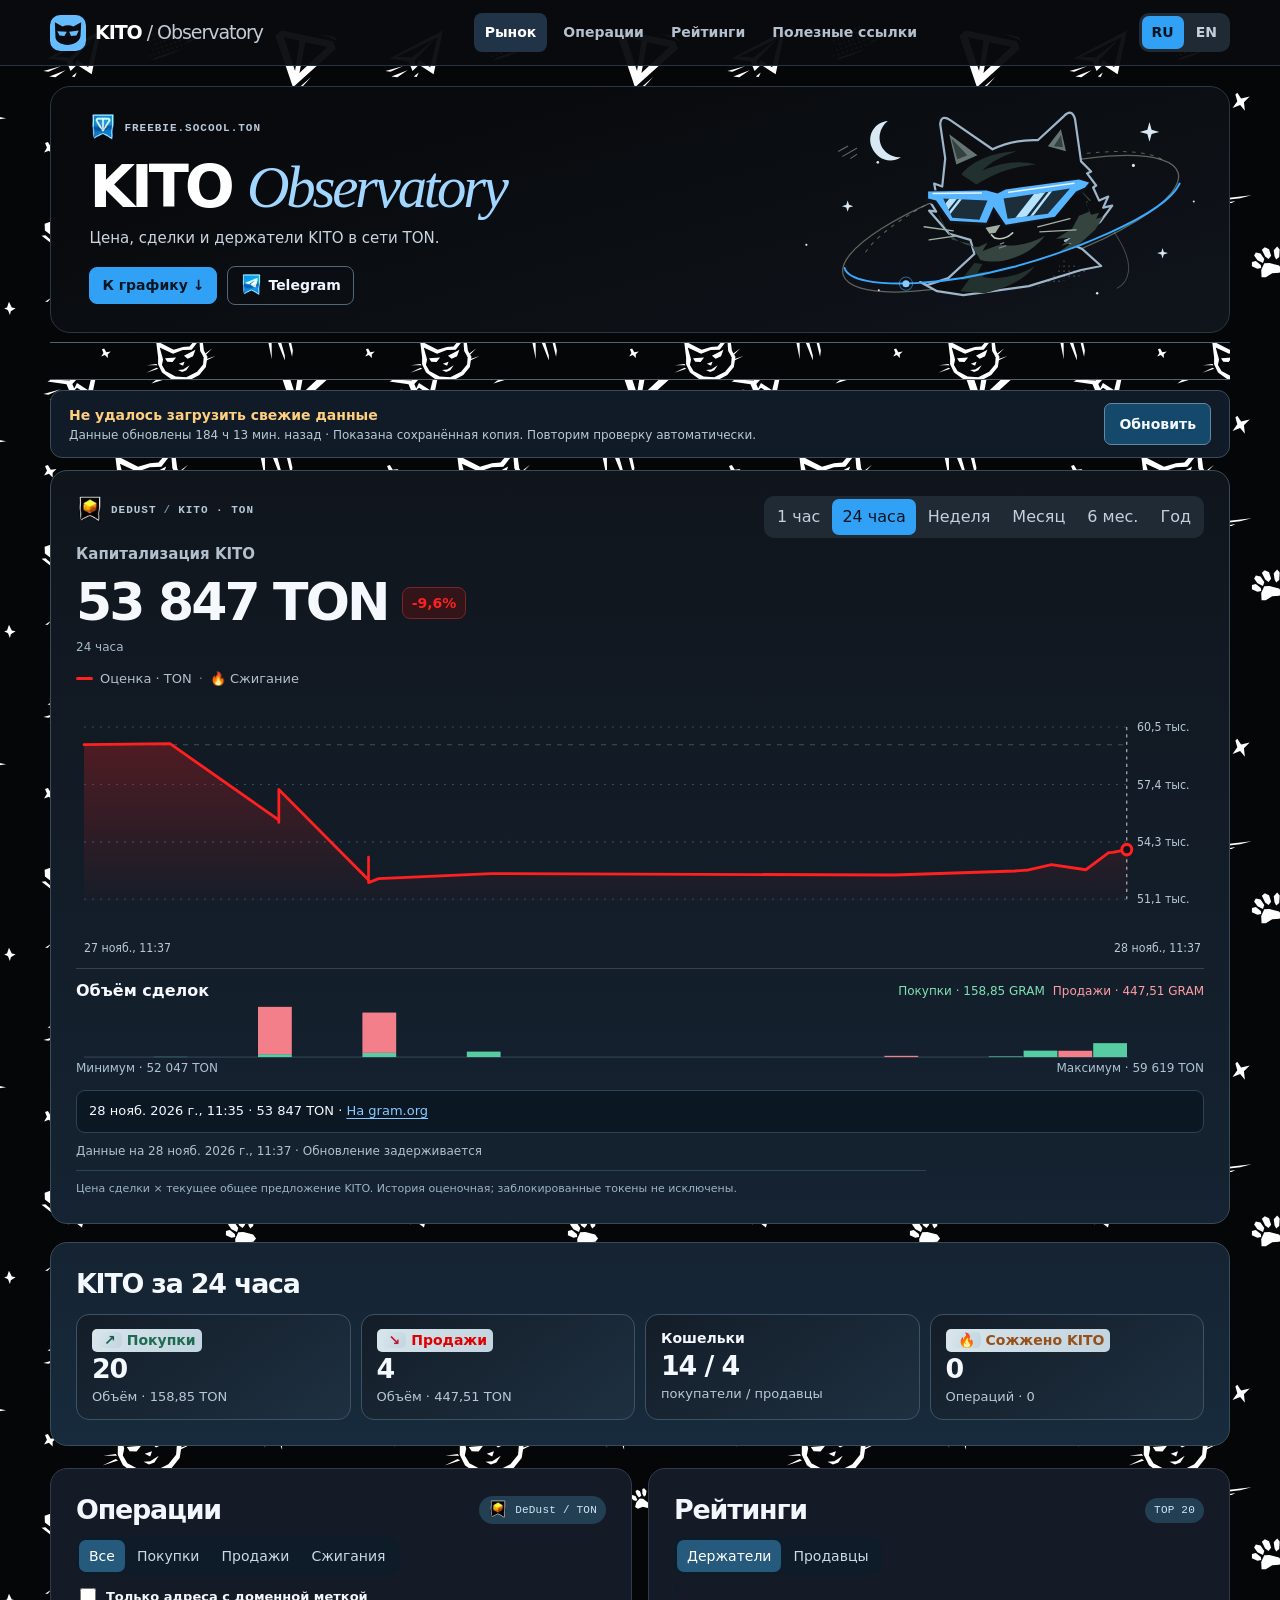
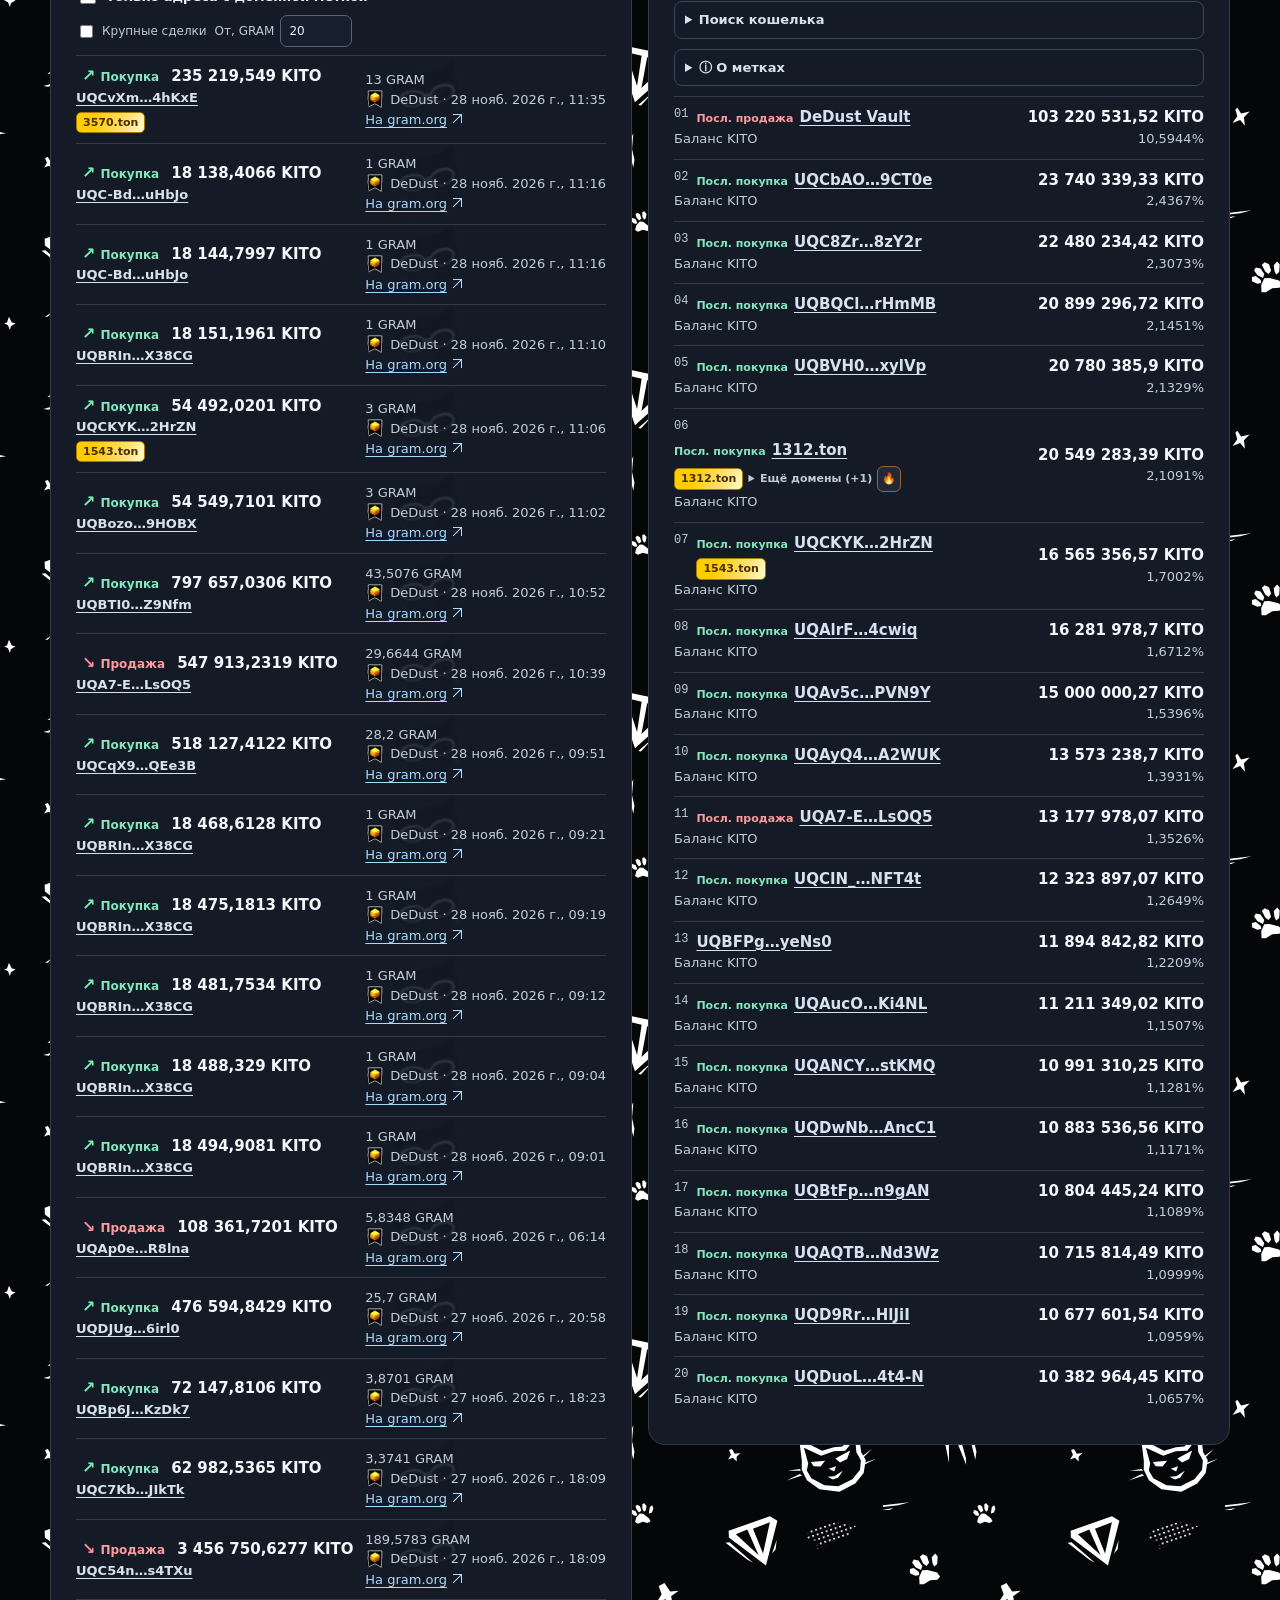
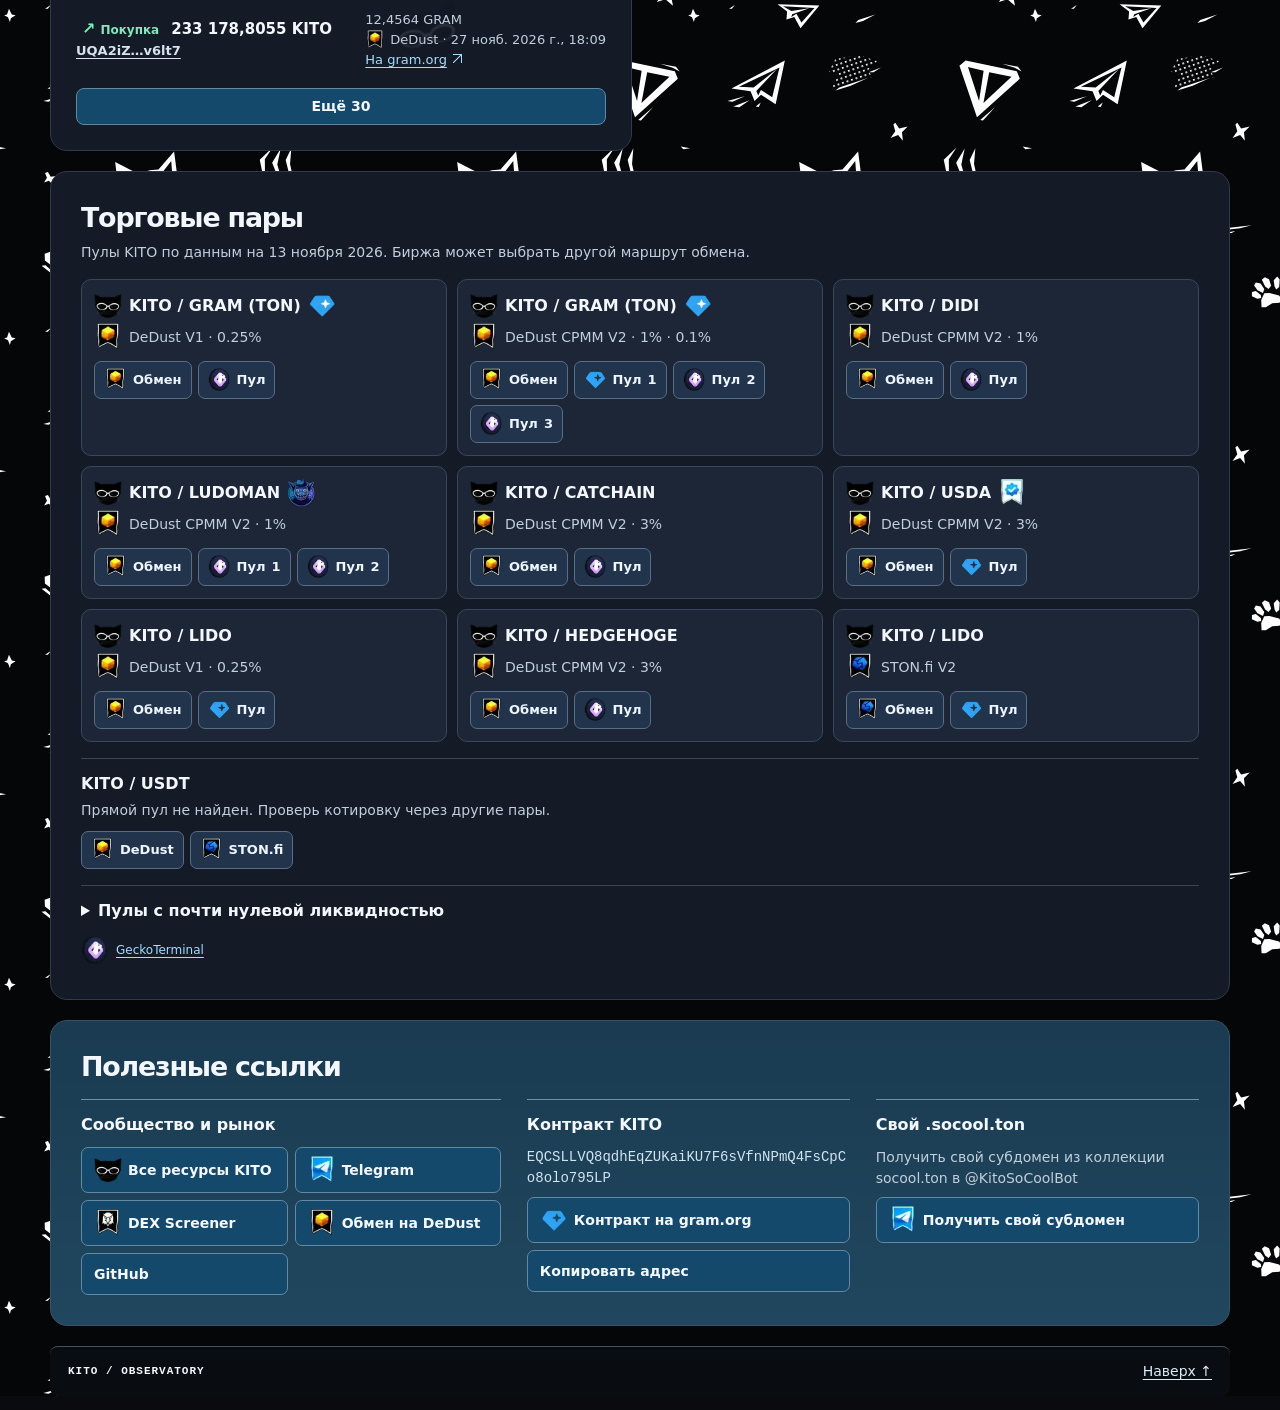
==== index.html @ 126804bc "Refresh KITO snapshot" ====
<!doctype html>
<html lang="ru"><head>
<meta charset="utf-8"><meta name="viewport" content="width=device-width,initial-scale=1">
<meta name="theme-color" content="#090b0e"><meta name="description" content="KITO Observatory — сделки DeDust, держатели и подтверждённые сжигания KITO в сети TON.">
<title>KITO Observatory · freebie.socool.ton</title><style>:root{color-scheme:light;--ink:#101721;--muted:#536372;--paper:#f8fafc;--line:#cbd5df;--blue:#30a1f5;--link:#075d9b;--night:#090b0e;--graphite:#10151c;--green:#1e6b51;--red:#df0000;--orange:#975019;font:16px/1.5 system-ui,-apple-system,BlinkMacSystemFont,"Segoe UI",sans-serif;color:var(--ink);background:var(--night)}
*{box-sizing:border-box}
[hidden]{display:none!important}
html{scroll-behavior:smooth;scroll-padding-top:82px}
body{margin:0;background:var(--night)}
.wrap{width:min(1220px,calc(100% - 64px));margin-inline:auto}
h1,h2,h3,p{margin:0}
a{color:var(--link);text-underline-offset:3px}
a:hover{text-decoration:underline}
button{font:inherit;color:inherit;cursor:pointer}
a:focus-visible,button:focus-visible,summary:focus-visible,#plot svg:focus-visible{outline:3px solid #5692db;outline-offset:2px}
header{position:sticky;top:0;z-index:5;background:#090b0ef5;border-bottom:1px solid #283541;color:#f5f8fc}
.nav,.brand,nav,.langs,.tabs,.smallTabs,.introLinks,.eyebrow,.sectionHeading,.chartCaption,footer,.graphTop{display:flex;align-items:center}
.nav{min-height:65px;gap:20px;justify-content:space-between}
.brand{gap:9px;color:#fff;text-decoration:none}
.brand svg{width:36px;height:36px}
.brand strong{font-size:19px;letter-spacing:-.055em}
.brand span{font-weight:500;color:#c3cbd5}
.brand:hover{text-decoration:none}
nav{gap:5px}
nav a,.langs button{font-size:14px;font-weight:650}
nav a{color:#b4c0ce;padding:9px 11px;text-decoration:none;border-radius:8px}
nav a.on,nav a:hover{color:white;background:#203347;text-decoration:none}
.langs,.tabs,.smallTabs{background:#e5edf4;border-radius:10px;padding:3px;gap:2px;width:fit-content;max-width:100%;flex-wrap:wrap}
.langs button,.tabs button,.smallTabs button{border:none;padding:7px 10px;background:transparent;color:#364c61;border-radius:7px;line-height:1.35}
.langs .on,.tabs .on,.smallTabs .on{background:#114c79;color:white}
.hero{margin:20px 0 16px;position:relative;isolation:isolate;overflow:hidden;display:flex;align-items:center;min-height:192px;border-radius:20px;border:1px solid #293746;background:radial-gradient(ellipse at 88% 70%,#153650 0%,transparent 53%),#0b0d10;color:#fff}
.herotext{position:relative;z-index:1;padding:27px clamp(20px,3vw,44px);max-width:66%}
.eyebrow,.tag,footer>span{font-family:ui-monospace,Consolas,monospace;font-size:11px;font-weight:650;letter-spacing:.09em}
.eyebrow{gap:8px}
.eyebrow i{width:7px;height:7px;background:#468ec6;border-radius:50%}
.hero .eyebrow{color:#b9c9d9}
.hero .eyebrow i{background:var(--blue)}
h1{font-size:clamp(38px,4.6vw,68px);letter-spacing:-.07em;line-height:1.05;margin:7px 0 8px}
h1 em{font-family:Georgia,"Times New Roman",serif;font-weight:normal;letter-spacing:-.055em;color:#a1d6ff}
.hero p{color:#c9d5e1;font-size:15px}
.heroArt{position:absolute;inset:0 0 0 auto;width:41%;display:grid;align-items:center;pointer-events:none}
.heroArt svg{width:100%;height:100%;max-height:250px}
.introLinks{margin-top:17px;gap:10px}
.introLinks a,.more{border:1px solid #9daebf;border-radius:8px;padding:7px 12px;text-decoration:none;font-weight:650;font-size:14px}
.introLinks a{color:#f0f6ff;border-color:#536779}
.introLinks a:first-child{color:#081624;background:var(--blue);border-color:var(--blue)}
.introLinks a:hover,.more:hover{box-shadow:inset 0 0 0 1px currentColor}
.panel{background:var(--paper);border:1px solid var(--line);border-radius:17px;padding:clamp(16px,2vw,25px);min-width:0}
.graphTop,.sectionHeading,footer{justify-content:space-between;gap:12px}
.graphTop{align-items:flex-start}
.graph .eyebrow{color:#b6c8d9}
.graph .eyebrow span{color:#7891a7}
.graph h2{font-weight:550;color:var(--muted);font-size:16px;margin-top:12px}
.price{font-size:clamp(27px,3.2vw,44px);line-height:1.12;letter-spacing:-.05em;font-variant-numeric:tabular-nums;font-weight:730}
.chartCaption{font-size:13px;color:var(--muted);gap:7px;margin-top:13px}
.lineKey{width:17px;height:3px;border-radius:3px;background:var(--blue)}
.sep{color:#6f8196}
#plot{margin:6px 0;min-height:183px}
#plot svg{width:100%;height:183px;display:block;touch-action:pan-y}
#plot text{font:11px system-ui,sans-serif;fill:#b6c6d6}
.marker{cursor:pointer}
.marker:focus{outline:2px solid var(--orange)}
#readout{font-size:14px;font-variant-numeric:tabular-nums;min-height:24px;color:var(--ink)}
.note,.description,.resources p{font-size:14px;color:var(--muted);overflow-wrap:anywhere}
.note{font-size:12px}
.description{margin:8px 0}
.summary{margin:18px 0 22px}
.summary h2,.panel h2:not(.graph h2){font-size:clamp(20px,2.1vw,27px);letter-spacing:-.045em;line-height:1.2}
.summary .sectionHeading{margin-bottom:9px}
.tag{color:#3e5061;background:#e2ebf4;border-radius:20px;padding:4px 9px;white-space:nowrap;font-weight:500;letter-spacing:.02em}
#stats{display:grid;grid-template-columns:repeat(4,minmax(0,1fr));gap:10px}
.stat{background:var(--paper);border:1px solid var(--line);border-radius:13px;padding:13px 15px;min-width:0}
.stat b,.stat small,.stat span{display:block}
.stat b{font-size:clamp(20px,2.1vw,31px);line-height:1.3;font-variant-numeric:tabular-nums;overflow-wrap:anywhere;letter-spacing:-.04em}
.stat small{font-size:13px;color:var(--muted)}
.stat span{font-size:14px;font-weight:670}
.buy{color:var(--green)}
.sell{color:var(--red)}
.burn{color:var(--orange)}
.columns{display:grid;grid-template-columns:1fr 1fr;gap:16px;align-items:start}
.columns .tabs{margin:10px 0}
.columns .tabs button,.smallTabs button{font-size:14px}
.smallTabs:not(:empty){margin-bottom:8px}
#feedNote,#rankNote{margin-bottom:8px}
.row{display:grid;grid-template-columns:minmax(0,1fr) auto;gap:10px;border-top:1px solid #dce3eb;padding:10px 0;align-items:center}
.row>div{min-width:0}
.row>div:last-child{text-align:right}
.row b,.row small{display:block;font-variant-numeric:tabular-nums}
.row small{color:var(--muted);font-size:13px}
.row a{overflow-wrap:anywhere}
.row b{font-size:15px;line-height:1.45}
.row .badge{display:inline-block;padding:1px 6px;font-size:12px;border-radius:5px;margin-right:6px}
.badge.buy{background:#e0f3e8}
.badge.sell{background:var(--red);color:white}
.badge.burn{background:#ffead4}
.position{color:var(--muted);font:12px ui-monospace,monospace;margin-right:8px}
.empty{padding:16px 0;color:var(--muted)}
.more{background:#eaf1f7;color:#144b72}
.more[hidden]{display:none}
#more{margin-top:8px;width:100%}
.resources{margin:20px 0}
.resourcesGrid{display:grid;grid-template-columns:1.15fr 1.2fr 1fr;gap:24px;margin-top:16px}
.resources h3{font-size:16px;margin-bottom:6px}
.resourceList{display:flex;gap:8px 13px;flex-wrap:wrap}
.resourceList,.contract{margin-top:8px;font-size:14px}
.contract{display:block;overflow-wrap:anywhere;font-family:ui-monospace,monospace;margin-bottom:10px}
.resourcesGrid article{min-width:0}
summary{cursor:pointer;font-weight:600}
footer{padding:16px 0 25px}
footer a{font-size:14px}
@media(max-width:800px){.wrap{width:calc(100% - 28px)}
.nav{display:grid;grid-template-columns:1fr auto;gap:0;padding-top:6px}
.langs{grid-column:2;grid-row:1}
.brand{grid-column:1;grid-row:1}
nav{grid-column:1/-1;justify-content:space-between;gap:0}
nav a{padding:7px 5px;font-size:13px}
html{scroll-padding-top:98px}
.columns{grid-template-columns:1fr}
.heroArt{width:35%;opacity:.82}
.herotext{max-width:73%;padding:19px}
.hero{min-height:180px}
.graphTop{flex-wrap:wrap}
.resourcesGrid{grid-template-columns:1fr 1fr}
.resourcesGrid article:last-child{grid-column:1/-1}
#stats{grid-template-columns:repeat(2,minmax(0,1fr))}}
@media(max-width:500px){.wrap{width:calc(100% - 20px)}
.hero{margin-top:10px}
.herotext{max-width:100%;padding:16px}
.heroArt{width:35%;inset:auto 0 0 auto;height:78px}
.hero p{max-width:96%;font-size:14px}
.introLinks{max-width:76%;gap:6px;flex-wrap:wrap}
.introLinks a{font-size:13px;padding:6px 8px}
.graphTop{gap:10px}
.tabs button{padding:6px 8px}
.stat{padding:10px}
.stat small{font-size:12px}
.row{gap:3px}
.row b{font-size:14px}
.row small{font-size:12px}
.resourcesGrid{grid-template-columns:1fr;gap:15px}
.resourcesGrid article+article{border-top:1px solid var(--line);padding-top:12px}}
@media(prefers-reduced-motion:reduce){html{scroll-behavior:auto}}

.walletLegend{font-size:13px;color:var(--muted);margin:4px 0}
.walletIdentity{display:inline-flex;align-items:baseline;flex-wrap:wrap;gap:2px 6px;max-width:100%;vertical-align:baseline}
.row .walletAddress{font-weight:700;text-decoration:underline;text-decoration-thickness:1px;text-underline-offset:3px}
.row .walletAddress.buy,.walletRole.buy{color:#126042}
.row .walletAddress.sell,.walletRole.sell{color:#df0000}
.row .walletAddress.burn,.walletRole.burn{color:#874305}
.row .walletAddress.neutral{color:#51615c}
.walletRole{font-size:11px;font-weight:600}
:is(.row,.walletResult) .domainBadge{font:600 11px/1.4 system-ui,sans-serif;letter-spacing:0;padding:2px 6px;border-radius:5px;overflow-wrap:anywhere;max-width:100%;display:inline-block}
.domainBadge.digits{color:#482e00;background:linear-gradient(110deg,#ffcc00 12%,#ffe173 34%,#fff9c0 46%,#ffd700 57%,#efb000 84%);background-size:220% 100%;border:1px solid #a37b00;animation:kitoGold 4s ease-in-out infinite alternate}
.domainBadge.sub{color:#103a43;background:#78DBE2;border:1px solid #258693}
details.domainDetails{display:inline-block;border:0;padding:0;font-size:12px;font-weight:500;width:100%}
details.domainDetails summary{color:var(--muted);font-size:11px}
#rank .position{vertical-align:top}
.onlyBadges{display:flex;align-items:center;gap:7px;font-size:13px;font-weight:600;margin:4px 0 7px;cursor:pointer}
.onlyBadges input{width:16px;height:16px;accent-color:var(--link)}


@keyframes kitoGold{from{background-position:0% 50%}
to{background-position:100% 50%}}
@media(prefers-reduced-motion:reduce){.domainBadge.digits{animation:none}}
footer>span{color:#f5f8ff}
footer a{color:#dcebf8}
.price{overflow-wrap:break-word}

/* Make the chart and header dark; financial rows retain their semantic colours. */
.langs,.graph .tabs{background:#202a35}
.langs button,.graph .tabs button{color:#c3cfdb}
.langs .on,.graph .tabs .on{background:var(--blue);color:#071421}
.graph{--ink:#f5f8fc;--muted:#b2c0cd;color:var(--ink);background:var(--graphite);border-color:#283747}
.graph #readout a{color:#86caff}
.graph #plot svg{height:205px}
.brand:hover,.introLinks a:hover{color:#fff}
.introLinks a:first-child:hover{color:#081624}

/* White printed ink sits behind opaque panels and remains visible in narrow layouts. */
body{--print:url("[data-uri]");background:#050607;isolation:isolate;position:relative}
body::before{content:"";position:absolute;inset:0;z-index:-1;pointer-events:none;background-image:var(--print);background-size:342px auto;background-position:27px 11px;opacity:1}
.printBand{height:38px;margin:-7px 0 10px;background:#050607 var(--print) repeat-x 38px 45% / 264px auto;border-block:1px solid #506170}
.wrap{width:min(1180px,calc(100% - 88px))}
.hero{background:linear-gradient(165deg,#080a0d 22%,#10151c 100%)}
.graph,.summary{background:linear-gradient(180deg,#10151c,#152332);border:1px solid #374b5b}
.summary{background:linear-gradient(180deg,#152332,#172b3c);padding:clamp(16px,2vw,25px);border-radius:17px;color:#f4f8ff}
.summary .sectionHeading{margin-bottom:14px}
.stat{background:linear-gradient(145deg,#131d28,#1e3041);border:1px solid #3d5363}
.stat small{color:#b9c8d5}
.stat span.buy,.stat span.sell,.stat span.burn{display:inline-block;border-radius:5px;background:linear-gradient(120deg,#d8e5eb,#c1d4df);padding:1px 6px}
.columns .panel,.resources{--ink:#f3f7fc;--muted:#c1cedb;--link:#a6daff;--line:#435a6a;color:var(--ink);border-color:#3b5264}
.columns .panel{background:linear-gradient(180deg,#172b3c,#1a3b51)}
.columns .tabs,.columns .smallTabs{background:#0e1c29}
.columns .tabs button,.columns .smallTabs button{color:#cbd9e7}
.columns .tabs .on,.columns .smallTabs .on{background:#265a7d;color:#fff}
.row{border-color:#435666}
.position{color:#c1cedb}
.tag{background:#233f54;color:#d1e6f6}
.row .walletIdentity{background:linear-gradient(125deg,#d8e5eb,#c1d4df);border-radius:7px;padding:3px 6px}
.domainDetails summary{color:#354d62!important}
.domainDetails span{color:#223847}
#more,.resourceList>a,.resourceList>button{color:#f3f8ff;background:#15496b;border:1px solid #6289a3}
.resources{background:linear-gradient(180deg,#1a3b51,#20475e);padding:clamp(18px,2.5vw,30px)}
.resourcesGrid{grid-template-columns:1.3fr 1fr 1fr;gap:clamp(14px,2vw,26px)}
.resourcesGrid article{border-top:1px solid #7190a3;padding-top:13px}
.resources h3{margin-bottom:10px}
.resourceList{display:grid;grid-template-columns:1fr;gap:7px}
.resourceList>a,.resourceList>button{display:flex;align-items:center;justify-content:space-between;gap:6px;min-height:42px;padding:8px 12px;border-radius:7px;text-align:left;font:650 14px/1.35 system-ui,sans-serif;text-decoration:none;cursor:pointer}
.resourceList>a:hover,.resourceList>button:hover,#more:hover{background:#1b5c82;border-color:#aedfff}
.resources .contract{color:#d1e4f2;margin:6px 0;word-break:break-all}
footer{background:#090c10;border-top:1px solid #405362;padding:14px 18px;margin-bottom:14px;border-radius:8px}
@media(min-width:1000px){.resourcesGrid article:first-child .resourceList{grid-template-columns:repeat(2,minmax(0,1fr))}}
@media(max-width:800px){.wrap{width:calc(100% - 34px)}.resourcesGrid{grid-template-columns:1fr 1fr}.printBand{height:30px}}
@media(max-width:500px){.wrap{width:calc(100% - 22px)}.resourcesGrid{grid-template-columns:1fr}.resourcesGrid article+article{border-color:#7190a3}.printBand{height:26px;background-size:205px auto}}

/* Draw external-link arrows without relying on a font glyph. */
.resourceList>a::after,.introLinks a[href^="https:"]::after,.row a:not(.walletAddress)::after{content:"";display:inline-block;width:8px;height:8px;flex-shrink:0;margin-left:6px;border-top:1.5px solid currentColor;border-right:1.5px solid currentColor;background:linear-gradient(135deg,transparent 43%,currentColor 46%,currentColor 54%,transparent 57%);vertical-align:1px}

.syncBar{display:flex;align-items:center;justify-content:space-between;gap:14px;margin:0 0 12px;padding:12px 18px;background:#101b27;border:1px solid #374b5b;border-radius:12px;color:#e5f1fb}
.syncBar>div{min-width:0}.syncBar p{font-size:14px;font-weight:650}.syncBar small{display:block;color:#b9c8d5;font-size:12px;overflow-wrap:anywhere}.syncBar .syncWarning{color:#ffcf80}
#refreshData{flex-shrink:0;min-height:42px;padding:8px 14px;border:1px solid #6289a3;border-radius:7px;background:#15496b;color:#f3f8ff;font-weight:650;font-size:14px}#refreshData:hover{background:#1b5c82}#refreshData:disabled{opacity:.65;cursor:wait}
@media(max-width:400px){.syncBar{align-items:flex-start;flex-wrap:wrap;padding:12px 14px}.syncBar>div{flex:1 1 175px}}

/* Market cap: native-currency valuation, with an explicit estimation note. */
.graph .price{font-size:clamp(32px,4.2vw,52px);letter-spacing:-.055em;line-height:1.15}
.graph h2{font-size:15px;margin-top:12px;margin-bottom:7px}
.capHeadline{display:flex;align-items:center;gap:14px;flex-wrap:wrap}
.capChange{font:700 14px/1.3 system-ui,sans-serif;padding:6px 9px;border-radius:8px;font-variant-numeric:tabular-nums;white-space:nowrap}
.capChange:empty{display:none}.capPositive{color:#54edb6;background:#133c32;border:1px solid #24634e}.capNegative{color:#ff2020;background:#321419;border:1px solid #7a242a}
#capPeriod{margin-top:5px;color:#a4b9cb}.graph #plot{min-height:250px;margin:18px 0 8px}.graph #plot svg{height:250px}
.graph #plot text{font:11px system-ui,sans-serif;fill:#b8c9d6}
.capRange{display:flex;justify-content:space-between;gap:8px;flex-wrap:wrap;color:#adc3d3;font-size:12px;font-variant-numeric:tabular-nums;margin:0 0 13px}
.graph #readout{background:#0b1723;border:1px solid #2b4354;padding:10px 12px;border-radius:9px;min-height:43px;font-size:13px;margin-bottom:9px}
.capMethod{font-size:11px;line-height:1.5;color:#9db3c4;border-top:1px solid #2b4354;padding-top:10px;margin-top:10px;max-width:850px}
.graph .chartCaption .lineKey{background:var(--chart-colour,#38dda0)}
@media(max-width:500px){.graph .price{font-size:34px}.capHeadline{gap:8px}.graph .graphTop{gap:15px}.graph .tabs{width:100%;justify-content:space-between}.graph .tabs button{padding:8px 6px;font-size:12px}.graph #plot svg{height:240px}.graph #plot{min-height:240px}.graph #readout{font-size:12px}.capMethod{font-size:11px}}
@media(max-width:360px){.graph .tabs{display:grid;grid-template-columns:repeat(3,minmax(0,1fr));gap:3px}.graph .tabs button{width:100%}}

#activity,#wallets,#pools{background:#141b27;border-color:#303a4a}
#activity .row,#wallets .row{background:transparent;border-color:#303a4a;border-left:0;padding-left:0}
#activity .row .walletIdentity,#wallets .row .walletIdentity{background:none;padding:0;column-gap:6px;row-gap:4px}
.columns .walletIdentity .walletAddress{background:none;padding:0}
.columns .row .walletAddress{color:#d6e2f0}
.columns .walletRole.buy,.columns .badge.buy{color:#85e6bc;background:none}
.columns .walletRole.sell,.columns .badge.sell{color:#ff9a9f;background:none}
.columns .walletRole.burn,.columns .badge.burn{color:#f1bd7d;background:none}
.columns .domainDetails summary,.columns .domainDetails span{color:#becbd9!important}
.columns :is(.row,.walletResult) .projectBadges{display:flex;flex-wrap:wrap;gap:5px;width:100%;align-items:center}
.columns :is(.row,.walletResult) .projectBadge{--badge-edge:#53627b;display:inline-flex;align-items:center;gap:4px;padding:2px 6px;border:1px solid var(--badge-edge);border-radius:6px;background:#202939;text-decoration:none;color:#eaf1fb;font:650 11px/1.35 system-ui,sans-serif;min-height:26px;max-width:100%}
.columns :is(.row,.walletResult) .projectBadge:hover{text-decoration:underline}
.columns :is(.row,.walletResult) .projectBadge::after{display:none}
.projectBadge img{display:block;width:18px;height:18px;object-fit:contain;border-radius:3px}
.columns :is(.row,.walletResult) .projectBadge.staking{padding-inline:4px;--badge-edge:#6c93cb}
.columns :is(.row,.walletResult) .projectBadge.vnuk{--badge-edge:#8f606f;color:#ffc8d4}
.columns :is(.row,.walletResult) .projectBadge.author{border-color:transparent;background:linear-gradient(#202939,#202939) padding-box,linear-gradient(105deg,#508eff,#dce5ee,#508eff) border-box;background-size:100% 100%,200% 100%;animation:projectBadgeGlow 5s ease-in-out infinite alternate}
.columns :is(.row,.walletResult) .projectBadge.joystick{--badge-edge:#9164ac}
.columns :is(.row,.walletResult) .projectBadge.phoenix{--badge-edge:#a86a36}
.projectBadge.joystick span,.projectBadge.phoenix span{background:linear-gradient(90deg,var(--badge-color),#ffe182,var(--badge-color));background-size:210% 100%;background-clip:text;color:transparent;animation:projectBadgeGlow 5s ease-in-out infinite alternate}
.projectBadge.joystick{--badge-color:#e3a6ff}
.projectBadge.phoenix{--badge-color:#ff9862}
@keyframes projectBadgeGlow{to{background-position:100% 0}}
@media(prefers-reduced-motion:reduce){.columns :is(.row,.walletResult) .projectBadge.author,.projectBadge.joystick span,.projectBadge.phoenix span{animation:none}}
#pools [lang="en"],html[lang="en"] #pools [lang="ru"]{display:none}
html[lang="en"] #pools [lang="en"]{display:inline}
#pools .poolIntro{margin:8px 0 16px}
#pools .poolGrid{display:grid;grid-template-columns:repeat(3,minmax(0,1fr));gap:10px}
#pools .poolCard{min-width:0;background:#1c2636;border:1px solid #39475b;border-radius:10px;padding:12px}
#pools .poolCard h3{margin:0 0 3px}
#pools .poolCard p{margin:0}
#pools .poolActions{display:flex;flex-wrap:wrap;gap:6px;margin-top:10px}
#pools .poolActions a{display:inline-flex;align-items:center;min-height:38px;padding:5px 9px;color:#edf5ff;background:#22344c;border:1px solid #586d88;border-radius:7px;font-size:13px;font-weight:650;text-decoration:none}
#pools .poolActions a:hover{background:#304963;text-decoration:underline}
#pools .poolRoute,#pools .poolTiny{margin-top:16px;padding-top:13px;border-top:1px solid #39475b}
#pools .poolRoute h3{margin:0 0 4px}
#pools .poolRoute .poolCard{margin-top:9px;max-width:440px}
#pools .poolTiny .poolGrid{margin-top:10px}
#pools .poolSources{margin-top:13px;font-size:12px}
@media(max-width:800px){#pools .poolGrid{grid-template-columns:repeat(2,minmax(0,1fr))}}
@media(max-width:500px){#pools .poolGrid{grid-template-columns:minmax(0,1fr)}}

.columns :is(.row,.walletResult) .projectBadge.og{border-color:#a887c2;background:#222033}
.projectBadge.og span{background:linear-gradient(90deg,#cbff69,#f3a5ff,#cbff69);background-size:210% 100%;background-clip:text;color:transparent;animation:projectBadgeGlow 4s ease-in-out infinite alternate;font-weight:800}
.columns :is(.row,.walletResult) .projectBadge.burner{border-color:#966237;padding-inline:4px}
.columns :is(.row,.walletResult) .projectBadge.blueNft{border-color:#3881a9;padding-inline:4px}
.operationRow .opMobile,.operationRow .opToggle{display:none}
#feed .operationRow .opDesktop a{display:inline-block}
@media(prefers-reduced-motion:reduce){.projectBadge.og span{animation:none}}
@media(max-width:640px){
 #feed .operationRow{grid-template-columns:minmax(0,1fr) minmax(0,auto) 28px;align-items:start;column-gap:4px;padding:8px 0}
 #feed .operationRow .opDesktop{display:none}
 #feed .operationRow>div:nth-child(2){align-self:start}
 #feed .operationRow .opMobile:not([hidden]){display:block;grid-column:1/-1;text-align:left;padding:2px 0 4px}
 #feed .operationRow .opToggle{display:grid;place-items:center;width:28px;min-height:32px;padding:0;background:none;border:0;color:#b8d3ec;cursor:pointer}
 .opToggle span{width:7px;height:7px;border-right:2px solid;border-bottom:2px solid;transform:rotate(45deg)}
 .opToggle[aria-expanded="true"] span{transform:rotate(225deg)}
}

.volumeBlock{margin-top:12px;border-top:1px solid #344353;padding-top:10px}
.volumeHeading,.volumeKeys,.tradeSize,.walletSearchForm{display:flex;align-items:center;gap:8px;flex-wrap:wrap}
.volumeHeading{justify-content:space-between}
.volumeKeys,.tradeSize{font-size:12px}
.volumeKeys span:first-child,.rankMove.gained{color:#80e0b6}
.volumeKeys span:last-child,.rankMove.lost{color:#ff9da4}
#tradeVolume svg{display:block;width:100%;height:56px}
.tradeSize{margin:8px 0;color:#bdcbd8}
.tradeSize label{display:inline-flex;align-items:center;gap:6px}
.tradeSize input[type=number],.walletSearchForm input{min-width:0;border:1px solid #53637a;border-radius:7px;background:#161f2b;color:#eaf1fb;padding:6px 8px;font:inherit}
.tradeSize input[type=number]{width:6em}
#rank .position,.walletResult .position{display:inline-flex;align-items:baseline;gap:4px}
.rankMove{font-size:10px;white-space:nowrap}
.walletSearch,.badgeLegend{margin:10px 0;border:1px solid #39475b;border-radius:8px;padding:8px 10px}
.walletSearch summary,.badgeLegend summary{cursor:pointer;color:#d6e2f0;font-size:13px;font-weight:650}
.walletSearchForm{margin-top:9px}
.walletSearchForm input{flex:1 1 145px}
.walletSearchForm button{padding:6px 9px;border:1px solid #52637b;border-radius:7px;background:#243249;color:#eaf1fb;cursor:pointer}
.walletResult{margin-top:9px;overflow-wrap:anywhere}
.walletResult h3,.walletResult h4,.walletResult p{margin:6px 0}
.walletResult ul,.badgeLegend dl{padding-left:0;margin:8px 0 0;font-size:12px}
.walletResult li{margin-left:15px;padding-top:3px}
.badgeLegend dl{display:grid;grid-template-columns:auto 1fr;gap:5px 8px}
.badgeLegend dd{margin:0;color:#bdcbd8}
.columns .projectBadge.arni,.columns .projectBadge.napiwas{border-color:#927fa2}
.columns .projectBadge.arni span,.columns .projectBadge.napiwas .badgeLabel{
 background:linear-gradient(90deg,#70e1dd,#c4b4ff,#ffab94,#ffe39a,#70e1dd);
 background-size:225% 100%;background-clip:text;color:transparent;
 animation:projectBadgeGlow 4.3s ease-in-out infinite alternate
}
.projectBadge .beerIcon{position:relative;display:inline-block;flex:0 0 18px;width:18px;height:18px}
.beerIcon::before,.beerIcon::after{content:"";position:absolute}
.beerIcon::before{left:2px;top:2px;width:10px;height:15px;border:1px solid #ffde99;border-radius:3px 3px 4px 4px;background:linear-gradient(#fff4dc 0 28%,#ffce56 29%,#e4932c 83%,#b36121)}
.beerIcon::after{left:12px;top:6px;width:5px;height:8px;border:2px solid #ffde99;border-left:0;border-radius:0 4px 4px 0}
@media(prefers-reduced-motion:reduce){.columns .projectBadge.arni span,.columns .projectBadge.napiwas .badgeLabel{animation:none}}

.projectBadges .domainDetails{width:auto;max-width:100%;overflow-wrap:anywhere}

/* Animated, self-contained approved flags. Motion uses only transforms. */
.kitoFlag{display:inline-block;width:28px;height:28px;flex:0 0 28px;vertical-align:middle;border-radius:5px;background-image:var(--kito-atlas);background-repeat:no-repeat;transform-origin:12% 50%;animation:kitoFlagWave 3.4s ease-in-out infinite;pointer-events:none}
.flagged{display:inline-flex;align-items:center;gap:7px;min-width:0}
.hero .eyebrow,.graph .eyebrow{flex-wrap:wrap}
.hero .eyebrow i,.graph .eyebrow i{display:none}
.tag.flagged{white-space:normal}
.tag .kitoFlag,.opDesktop .kitoFlag,.opMobile .kitoFlag{width:20px;height:20px;flex-basis:20px}
#pools .poolCard h3.flagged,#pools .poolCard p.flagged{display:flex;flex-wrap:wrap;line-height:1.35}
#pools .poolActions a.flagged{gap:6px}
#pools .poolActions .kitoFlag{width:23px;height:23px;flex-basis:23px}
.resourceList>a.flagged{justify-content:flex-start;overflow-wrap:anywhere}
.resourceList>a::after,.introLinks a[href^="https:"]::after{display:none!important}
.introLinks a.flagged{gap:5px}
.introLinks .kitoFlag{width:23px;height:23px;flex-basis:23px}
.tradeMotion{display:inline-block!important;margin-right:5px;font-size:16px;font-weight:800;line-height:1;animation:kitoTradePulse 2.4s ease-in-out infinite}
.tradeMotion.buy{color:#75efb6}.tradeMotion.sell{color:#ff8d9d}.tradeMotion.burn{color:#ffb96a}
.stat .tradeMotion.buy{color:#126042}.stat .tradeMotion.sell{color:#ba1830}
.operationRow{position:relative;isolation:isolate;overflow:hidden}
.operationRow .operationWatermark{position:absolute;z-index:-1;right:27%;top:50%;width:70px;height:70px;opacity:.11;transform:translateY(-50%) rotate(-12deg);animation:kitoWatermarkFloat 6s ease-in-out infinite}
.operationRow .opDesktop.flagged,.operationRow .opMobile.flagged{display:block}
.operationRow .opDesktop .kitoFlag,.operationRow .opMobile .kitoFlag{margin-right:5px}
.projectBadge.burner{animation:kitoTradePulse 2.4s ease-in-out infinite}
@keyframes kitoFlagWave{0%,100%{transform:perspective(110px) rotateY(-7deg) skewY(-2deg)}50%{transform:perspective(110px) rotateY(9deg) skewY(2deg)}}
@keyframes kitoTradePulse{0%,100%{transform:translateY(0);opacity:.8}50%{transform:translateY(-2px);opacity:1}}
@keyframes kitoWatermarkFloat{0%,100%{transform:translateY(-50%) rotate(-12deg)}50%{transform:translateY(-53%) rotate(-7deg)}}
@media(max-width:640px){#feed .operationRow .opDesktop.flagged{display:none}#feed .operationRow .opMobile.flagged:not([hidden]){display:block}.operationRow .operationWatermark{right:25%;width:55px;height:55px}.resourceList>a.flagged{min-height:44px}}
@media(prefers-reduced-motion:reduce){.kitoFlag,.tradeMotion,.projectBadge.burner{animation:none!important}}
</style>
</head><body id="top">
<header><div class="wrap nav">
<a class="brand" href="#top"><svg viewBox="0 0 60 60" aria-hidden="true"><rect width="60" height="60" rx="17" fill="#65bcff"/><path fill="#0a0c11" d="m8 12 13 7q9-4 18 0l13-7-1 21q0 14-21 17Q8 48 9 34Z"/><path fill="#65bcff" d="m12 27 16 1-4 7-8-1Zm20 1 16-2-4 8-9 1Z"/></svg><strong>KITO<span> / Observatory</span></strong></a>
<nav id="nav"><a href="#market" data-t="navMarket"></a><a href="#activity" data-t="activity"></a><a href="#wallets" data-t="wallets"></a><a href="#links" data-t="links"></a></nav>
<div class="langs" aria-label="Language"><button id="ru" lang="ru">RU</button><button id="en" lang="en">EN</button></div>
</div></header>
<main class="wrap"><section class="hero"><div class="herotext"><div class="eyebrow"><i></i> FREEBIE.SOCOOL.TON</div><h1>KITO <em>Observatory</em></h1><p data-t="intro"></p><div class="introLinks"><a href="#market" data-t="toMarket"></a><a href="https://t.me/KitoCommunity">Telegram</a></div></div><div class="heroArt" aria-hidden="true"><svg xmlns="http://www.w3.org/2000/svg" viewBox="0 0 480 210" fill="none" aria-hidden="true" focusable="false">
  <defs>
    <pattern id="kito-dots" x="0" y="0" width="5" height="5" patternUnits="userSpaceOnUse">
      <circle cx="1" cy="1" r=".65" fill="#A5C8DE"/>
    </pattern>
    <clipPath id="kito-lens">
      <path d="m196 94 44 2-8 19-27-2zm60 0 66-10-22 25-40 5z"/>
    </clipPath>
  </defs>

  <!-- Star field and the far side of the orbital plane. -->
  <g fill="#D9E8F5">
    <path d="m401 18 2.1 7.6 7.6 2.1-7.6 2.2-2.1 7.5-2.1-7.5-7.6-2.2 7.6-2.1z"/>
    <path d="m101 96 1.4 4.2 4.2 1.4-4.2 1.3-1.4 4.3-1.3-4.3-4.3-1.3 4.3-1.4z"/>
    <path d="m414 143 1.2 4 4.2 1.2-4.2 1.4-1.2 4-1.2-4-4.2-1.4 4.2-1.2z"/>
    <circle cx="60" cy="140" r="1.1"/><circle cx="131" cy="58" r="1.3"/>
    <circle cx="385" cy="61" r="1.5"/><circle cx="349" cy="188" r="1.2"/>
    <circle cx="445" cy="97" r="1"/><circle cx="132" cy="185" r="1"/>
    <path d="M141 17c-13 1-21 14-16 26s18 17 29 10c-14 0-23-11-21-23 1-5 4-10 8-13Z"/>
  </g>
  <g stroke="#ADBEA7" stroke-linecap="round">
    <ellipse cx="263" cy="119" rx="174" ry="47" transform="rotate(-17 263 119)" opacity=".49" stroke-width="1.3"/>
    <path d="M119 147c11-16 36-35 72-53m148-45c39-4 63-1 74 6" stroke-dasharray="3 6" opacity=".46"/>
    <path d="M365 126c11 16 17 30 15 41-1 7-5 13-11 16" opacity=".34"/>
  </g>

  <!-- The tilted silhouette, drawn with a cool rim so the ears survive on charcoal. -->
  <g stroke-linejoin="round" stroke-linecap="round">
    <path d="m180 180 21-7 26-24-4-14-21-6-20-23 7 1-8-13 9 1-3-16 8 3 3-28-5-34q1-10 10-4l42 29q21-10 45-9l26-24q8-8 11 3l6 42 10 10-4 2 9 12-3 2 6 13 9-4-5 11 9-2-12 16-19 13-16 6 17 8 19 17-20 4-52 16-65 9-26-4-17-9z"
          fill="#0B0D11" stroke="#9EB6C9" stroke-width="2.2"/>
    <path d="m202 30 28 21-21 9zm111-5-13 17 18 5z" fill="#647572"/>
    <path d="m204 34 16 17-10 4zm109-3-7 11 9 1z" fill="#33413F"/>
    <path d="M214 70c11-14 32-22 55-23-15 5-26 11-34 19 21-9 39-10 53-6-28 3-43 10-59 20z" fill="#22302E"/>
    <path d="m329 73 9 11-5 2 10 10-5 1 3 10-10 4-7 13-16 10 15-1-10 8 11-3-13 9 16-4 20-18 8-13-7 2 3-6-8 2-5-11 3-3-7-8 3-2z" fill="#35443F"/>
    <path d="M191 109c7 20 21 32 40 33l9-4-5 8 17-6c16 2 32-1 45-9-9 12-22 20-38 24-8 2-18 2-26 0l-10-16-18-4z" fill="#35443F"/>
    <path d="m227 158-13 17 8-1-9 12 24 2c27-6 42-16 50-27-17 11-37 14-52 11l6-6-11 2 5-9z" fill="#23312F"/>
    <path d="m312 154 16 6 14 8-33 10-20 4c16-8 24-17 23-28Z" fill="url(#kito-dots)" opacity=".6"/>

    <!-- Angular oversize sunglasses. -->
    <path d="m182 88 57-1 10 2 8-2 73-11 10 2-5 8-12 3-18 23-47 8-12-17-7 16-36-2-14-19-9-2z"
          fill="#07090C" stroke="#101319" stroke-width="4"/>
    <path d="m181 87 58-1 11 3 8-4 73-10 10 3-4 5-9 4-21 25-49 8-12-18-7 16-36-2-14-20-8-2z"
          fill="#57B5FF"/>
    <path d="m196 94 44 2-8 19-27-2zm60 0 66-10-22 25-40 5z" fill="#1B2E3A"/>
    <g clip-path="url(#kito-lens)" fill="#B5E2FF">
      <path d="m182 120 31-40h8l-32 40zm9 1 32-41h3l-32 41zm69 2 39-50h10l-39 50zm15-2 36-47h3l-36 47z"/>
    </g>
    <path d="m186 89 48-.5m27-.8 65-9" stroke="#E2F3FF" stroke-width="1.4"/>
    <!-- Nose, sly grin and whiskers. -->
    <path d="m238 123 15-3-5 8-6 1z" fill="#9FB0A1"/>
    <path d="m244 130 3 3c6 2 13 0 18-5" stroke="#BECABC" stroke-width="1.7"/>
    <path d="m206 126-29-4m32 9-27 4m108-13 32-8m-30 13 36-2" stroke="#A1B1A4" stroke-width="1.3"/>
    <path d="m252 143 6-2m-5-2 3-1" stroke="#71827B" stroke-width="1.5"/>
  </g>

  <!-- Bright foreground orbital arc separates the silhouette from the background. -->
  <path d="M98 163c3 12 32 17 71 15 61-3 132-23 192-50 38-17 63-34 70-49" stroke="#38AAFF" stroke-width="1.9" stroke-linecap="round"/>
  <circle cx="159" cy="178.6" r="3.5" fill="#89CDFF"/><circle cx="159" cy="178.6" r="6.6" stroke="#57B5FF" opacity=".5"/>
  <path d="m92 47 9-5m-5 10 14-8m-6 10 6-4" stroke="#8C9E91" opacity=".67" stroke-linecap="round"/>
</svg>
</div></section>
<div class="printBand" aria-hidden="true"></div>
<section class="syncBar" aria-label="Data updates"><div><p id="syncStatus" role="status" aria-live="polite"></p><small id="syncDetail"></small></div><button id="refreshData" type="button"></button></section>
<section class="panel graph" id="market"><div class="graphTop"><div><div class="eyebrow"><i></i> DEDUST <span>/</span> KITO · TON</div><h2 data-t="price"></h2><div class="capHeadline"><div id="lastPrice" class="price">—</div><span id="capChange" class="capChange"></span></div><p id="capPeriod" class="note"></p></div><div id="periods" class="tabs"></div></div>
<div class="chartCaption"><span class="lineKey"></span><span data-t="chartKey"></span><span class="sep">·</span><span data-t="burnKey"></span></div>
<div id="plot"></div><section class="volumeBlock" aria-labelledby="volumeTitle"><div class="volumeHeading"><strong id="volumeTitle" data-t="volumeTitle"></strong><div class="volumeKeys"><span id="volumeBuys"></span><span id="volumeSells"></span></div></div><div id="tradeVolume"></div><small id="volumeEmpty" class="note" data-t="volumeEmpty"></small></section><div class="capRange"><span id="capLow"></span><span id="capHigh"></span></div><div id="readout" aria-live="polite"></div><div id="chartInfo" class="note"></div><p class="capMethod" data-t="capMethod"></p></section>
<section class="summary"><div class="sectionHeading"><h2 data-t="summary"></h2></div><div id="stats"></div></section>
<div class="columns"><section id="activity" class="panel"><div class="sectionHeading"><h2 data-t="activity"></h2><span class="tag">DeDust / TON</span></div><div id="filters" class="tabs"></div><label class="onlyBadges"><input type="checkbox" id="feedDomains"><span data-t="withBadges"></span></label><div class="tradeSize"><label><input type="checkbox" id="largeTrades"><span data-t="largeTrades"></span></label><label><span data-t="minimumSize"></span><input type="number" min="0" step="any" value="20" inputmode="decimal" id="minTradeSize" disabled></label></div><div id="feed"></div><button class="more" id="more"></button></section>
<section id="wallets" class="panel"><div class="sectionHeading"><h2 data-t="wallets"></h2><span class="tag">TOP 20</span></div><div class="tabs" id="views"></div><div id="sellerPeriods" class="smallTabs"></div><details class="walletSearch"><summary data-t="walletSearch"></summary><form class="walletSearchForm" id="walletSearchForm"><input id="walletQuery" aria-label="TON" type="search" maxlength="253" spellcheck="false" autocapitalize="off" autocomplete="off" required><button id="walletFind" type="submit"></button></form><div class="walletResult" id="walletResult" role="status" hidden></div></details><details class="badgeLegend"><summary><span aria-hidden="true">ⓘ </span><span data-t="badgeLegend"></span></summary><dl><dt>OG</dt><dd data-t="badgeOg"></dd><dt>0000.ton</dt><dd data-t="badgeDigits"></dd><dt>author NFT</dt><dd data-t="badgeAuthor"></dd><dt>JVault</dt><dd data-t="badgeStaking"></dd><dt>VNUK</dt><dd data-t="badgeVnuk"></dd><dt>Joystick</dt><dd data-t="badgeJoystick"></dd><dt>Phoenix</dt><dd data-t="badgePhoenix"></dd><dt>ARNI</dt><dd data-t="badgeArni"></dd><dt>NAPIWAS</dt><dd data-t="badgeNapiwas"></dd><dt>🔵 NFT</dt><dd data-t="badgeBlue"></dd><dt>🔥</dt><dd data-t="badgeBurn"></dd><dt>.socool.ton</dt><dd data-t="badgeSub"></dd></dl></details><div id="rank"></div></section></div>
<section id="pools" class="panel resources" aria-labelledby="pools-title">
<h2 id="pools-title"><span lang="ru">Торговые пары</span><span lang="en">Trading pairs</span></h2>
<p class="poolIntro"><span lang="ru">Пулы KITO по данным на 13 ноября 2026. Биржа может выбрать другой маршрут обмена.</span><span lang="en">KITO pools checked on 13 November 2026. The DEX may choose a different swap route.</span></p>
<div class="poolGrid"><article class="poolCard"><h3>KITO / GRAM (TON)</h3><p>DeDust V1 · 0.25%</p><div class="poolActions"><a href="https://dedust.io/swap/EQCSLLVQ8qdhEqZUKaiKU7F6sVfnNPmQ4FsCpCo8olo795LP/TON" target="_blank" rel="noopener noreferrer"><span lang="ru">Обмен</span><span lang="en">Swap</span></a><a href="https://www.geckoterminal.com/ton/pools/EQDBJK9IVV2MLjHxpsSj4DOuybmwnO0QjUTIoQVpdfgXb4qQ" target="_blank" rel="noopener noreferrer"><span lang="ru">Пул</span><span lang="en">Pool</span></a></div></article><article class="poolCard"><h3>KITO / GRAM (TON)</h3><p>DeDust CPMM V2 · 1% · 0.1%</p><div class="poolActions"><a href="https://dedust.io/swap/EQCSLLVQ8qdhEqZUKaiKU7F6sVfnNPmQ4FsCpCo8olo795LP/TON" target="_blank" rel="noopener noreferrer"><span lang="ru">Обмен</span><span lang="en">Swap</span></a><a href="https://gram.org/address/EQDOz1eqz2zooTIrqnll5y8-YO0NrnQ1ZIgq1HoYIrFV1Zfk" target="_blank" rel="noopener noreferrer"><span lang="ru">Пул</span><span lang="en">Pool</span> 1</a><a href="https://www.geckoterminal.com/ton/pools/EQBSjgLRcqjEcNvVLPR62wwfx8FKpGnrIoJsfigAFbc17ytL" target="_blank" rel="noopener noreferrer"><span lang="ru">Пул</span><span lang="en">Pool</span> 2</a><a href="https://www.geckoterminal.com/ton/pools/EQDxIa3nNfrsLYf-u7_CA9l5DtEzLDtiwena3tOeqjbALrll" target="_blank" rel="noopener noreferrer"><span lang="ru">Пул</span><span lang="en">Pool</span> 3</a></div></article><article class="poolCard"><h3>KITO / DIDI</h3><p>DeDust CPMM V2 · 1%</p><div class="poolActions"><a href="https://dedust.io/swap/EQCSLLVQ8qdhEqZUKaiKU7F6sVfnNPmQ4FsCpCo8olo795LP/EQCRUitj7ehYvSzZKTyhq02-HpbhLNgAvnMF5I7Dx31QxIAH" target="_blank" rel="noopener noreferrer"><span lang="ru">Обмен</span><span lang="en">Swap</span></a><a href="https://www.geckoterminal.com/ton/pools/EQANnU5DHA8r443fW0udnBim9H-WXRstxCUNw7XF74D5mkMP" target="_blank" rel="noopener noreferrer"><span lang="ru">Пул</span><span lang="en">Pool</span></a></div></article><article class="poolCard"><h3>KITO / LUDOMAN</h3><p>DeDust CPMM V2 · 1%</p><div class="poolActions"><a href="https://dedust.io/swap/EQCSLLVQ8qdhEqZUKaiKU7F6sVfnNPmQ4FsCpCo8olo795LP/EQDbKihXMZuNfl7m7VcNrHIyYYYgCFPhccIqNN_ocNn-PBCb" target="_blank" rel="noopener noreferrer"><span lang="ru">Обмен</span><span lang="en">Swap</span></a><a href="https://www.geckoterminal.com/ton/pools/EQCZZLM3GSpiy9wThrt3HmQ5hyvJe40jk29dpIkCg3IS5S4M" target="_blank" rel="noopener noreferrer"><span lang="ru">Пул</span><span lang="en">Pool</span> 1</a><a href="https://www.geckoterminal.com/ton/pools/EQCJJiws0e1N7U-SprEyAWgaoVtbJuBTpHSw_yV1oz5sI8ZP" target="_blank" rel="noopener noreferrer"><span lang="ru">Пул</span><span lang="en">Pool</span> 2</a></div></article><article class="poolCard"><h3>KITO / CATCHAIN</h3><p>DeDust CPMM V2 · 3%</p><div class="poolActions"><a href="https://dedust.io/swap/EQCSLLVQ8qdhEqZUKaiKU7F6sVfnNPmQ4FsCpCo8olo795LP/EQAOLGOVGr1z7Je3tn-1fKEIXmUYTduh2hnYzxBmhzFqDgIu" target="_blank" rel="noopener noreferrer"><span lang="ru">Обмен</span><span lang="en">Swap</span></a><a href="https://www.geckoterminal.com/ton/pools/EQDsfcBJvOfy7Z52s1cYt-XNS703I2OG0bBKgfz54Ce-LerW" target="_blank" rel="noopener noreferrer"><span lang="ru">Пул</span><span lang="en">Pool</span></a></div></article><article class="poolCard"><h3>KITO / USDA</h3><p>DeDust CPMM V2 · 3%</p><div class="poolActions"><a href="https://dedust.io/swap/EQCSLLVQ8qdhEqZUKaiKU7F6sVfnNPmQ4FsCpCo8olo795LP/EQBFzVi0BUoGQ79Ld7o41_l1soo5BClojFkVz0oxXk1R9rAM" target="_blank" rel="noopener noreferrer"><span lang="ru">Обмен</span><span lang="en">Swap</span></a><a href="https://gram.org/address/EQCvKJq4OYjFUsY8Yvd7KfFQu6vGTS4wWlzm42KO3BfqtOGY" target="_blank" rel="noopener noreferrer"><span lang="ru">Пул</span><span lang="en">Pool</span></a></div></article><article class="poolCard"><h3>KITO / LIDO</h3><p>DeDust V1 · 0.25%</p><div class="poolActions"><a href="https://dedust.io/swap/EQCSLLVQ8qdhEqZUKaiKU7F6sVfnNPmQ4FsCpCo8olo795LP/EQB0qvaRnxFX5o9OreXZZs0QEr4ptZcBwC40wfgd3Gp1n6WB" target="_blank" rel="noopener noreferrer"><span lang="ru">Обмен</span><span lang="en">Swap</span></a><a href="https://gram.org/address/EQCJxS2nTzjUGQRZaa4y0qqdkRCXF8EDUBoTpwQQ_PNj6ORp" target="_blank" rel="noopener noreferrer"><span lang="ru">Пул</span><span lang="en">Pool</span></a></div></article><article class="poolCard"><h3>KITO / HEDGEHOGE</h3><p>DeDust CPMM V2 · 3%</p><div class="poolActions"><a href="https://dedust.io/swap/EQCSLLVQ8qdhEqZUKaiKU7F6sVfnNPmQ4FsCpCo8olo795LP/EQA60Fa8RTvHct9PQvxvh-1gMiRsFCRErsg5YKsHdkACRy8S" target="_blank" rel="noopener noreferrer"><span lang="ru">Обмен</span><span lang="en">Swap</span></a><a href="https://www.geckoterminal.com/ton/pools/EQD_KEwmvXT3aab0la7hRJ5ekop5euLIuv5thoqfEyGSS08X" target="_blank" rel="noopener noreferrer"><span lang="ru">Пул</span><span lang="en">Pool</span></a></div></article><article class="poolCard"><h3>KITO / LIDO</h3><p>STON.fi V2</p><div class="poolActions"><a href="https://app.ston.fi/swap?ft=EQCSLLVQ8qdhEqZUKaiKU7F6sVfnNPmQ4FsCpCo8olo795LP&amp;tt=EQB0qvaRnxFX5o9OreXZZs0QEr4ptZcBwC40wfgd3Gp1n6WB" target="_blank" rel="noopener noreferrer"><span lang="ru">Обмен</span><span lang="en">Swap</span></a><a href="https://gram.org/address/EQCzLaCK0xuwaARC6oNKmVmdEt6wp36w-MYbZ-Sxd6ZVbbJp" target="_blank" rel="noopener noreferrer"><span lang="ru">Пул</span><span lang="en">Pool</span></a></div></article></div>
<div class="poolRoute"><h3>KITO / USDT</h3><p><span lang="ru">Прямой пул не найден. Проверь котировку через другие пары.</span><span lang="en">No direct pool found. Check for a quote routed through other pairs.</span></p><div class="poolActions"><a href="https://dedust.io/swap/EQCSLLVQ8qdhEqZUKaiKU7F6sVfnNPmQ4FsCpCo8olo795LP/EQCxE6mUtQJKFnGfaROTKOt1lZbDiiX1kCixRv7Nw2Id_sDs" target="_blank" rel="noopener noreferrer">DeDust</a><a href="https://app.ston.fi/swap?ft=EQCSLLVQ8qdhEqZUKaiKU7F6sVfnNPmQ4FsCpCo8olo795LP&amp;tt=EQCxE6mUtQJKFnGfaROTKOt1lZbDiiX1kCixRv7Nw2Id_sDs" target="_blank" rel="noopener noreferrer">STON.fi</a></div></div>
<details class="poolTiny"><summary><span lang="ru">Пулы с почти нулевой ликвидностью</span><span lang="en">Pools with near-zero liquidity</span></summary><div class="poolGrid"><article class="poolCard"><h3>KITO / GRAM (TON)</h3><p>STON.fi V1</p><div class="poolActions"><a href="https://gram.org/address/EQCb_13gVeuFyfQNNUr9lgYU3mFrFJr7cup0JowdVOYm0u86" target="_blank" rel="noopener noreferrer"><span lang="ru">Пул</span><span lang="en">Pool</span></a></div></article><article class="poolCard"><h3>KITO / PROME</h3><p>DeDust V1 · 0.25%</p><div class="poolActions"><a href="https://gram.org/address/EQC46OrnFkcXMFt97cia9O0VY0D5QNDhBhtavqUrwc-jmB6n" target="_blank" rel="noopener noreferrer"><span lang="ru">Пул</span><span lang="en">Pool</span></a></div></article></div></details>
<p class="poolSources"><a href="https://api.geckoterminal.com/api/v2/networks/ton/tokens/EQCSLLVQ8qdhEqZUKaiKU7F6sVfnNPmQ4FsCpCo8olo795LP/pools" target="_blank" rel="noopener noreferrer">GeckoTerminal</a></p>
</section>
<section id="links" class="panel resources"><h2 data-t="links"></h2>
<div class="resourcesGrid">
<article><h3 data-t="projectResources"></h3><div class="resourceList">
<a href="https://linktr.ee/kito_ton" data-t="projectDirectory"></a>
<a href="https://t.me/KitoCommunity">Telegram</a>
<a href="https://dexscreener.com/ton/EQDBJK9IVV2MLjHxpsSj4DOuybmwnO0QjUTIoQVpdfgXb4qQ">DEX Screener</a>
<a href="https://dedust.io/swap/TON/EQCSLLVQ8qdhEqZUKaiKU7F6sVfnNPmQ4FsCpCo8olo795LP" data-t="swap"></a>
<a href="https://github.com/Freebielife/KITO">GitHub</a></div></article>
<article><h3 data-t="contractLabel"></h3><p class="contract" id="contractAddress"></p>
<div class="resourceList"><a id="contract" data-t="exploreContract"></a><button id="copy"></button></div></article>
<article><h3 data-t="domain"></h3><p data-t="domainText"></p>
<div class="resourceList"><a href="https://t.me/kitosocoolbot?startapp=ref_1147836539" data-t="domainLink"></a></div></article>
</div></section>
<footer><span>KITO / OBSERVATORY</span><a href="#top" data-t="up"></a></footer></main>
<template id="badge-icon-arni"><img src="[data-uri]" alt="" width="18" height="18"></template><template id="badge-icon-blueNft"><img src="[data-uri]" alt="" width="18" height="18"></template><template id="badge-icon-staking"><img src="[data-uri]" alt="" width="18" height="18"></template><template id="badge-icon-vnuk"><img src="[data-uri]" alt="" width="18" height="18"></template><template id="badge-icon-joystick"><img src="[data-uri]" alt="" width="18" height="18"></template><template id="badge-icon-phoenix"><img src="[data-uri]" alt="" width="18" height="18"></template>
<script id="snapshot" type="application/json">{"schema":1,"updated":1795865841,"errors":[],"trades":{"rows":[{"kind":"buy","time":1795865740,"tx":"9c4ef92892c4d2f6ea1c814a58846210c03ff97358f2a1363b0c020db56e25eb","wallet":"0:af5e6449ee41f9707f8b9af2dc73bedca32e5cbec46a291afe15b2335dcbf884","kito":"235219.548971824","ton":"13"},{"kind":"buy","time":1795864603,"tx":"7ff349451d0879b673a779c2e7c325c69a9ac67d142aef66e5535315e13d4d4c","wallet":"0:be05dc89089f0cb7fc7529c448b93461f611086e1f24a6e5f053e9428f682e1d","kito":"18138.40664074","ton":"1"},{"kind":"buy","time":1795864580,"tx":"de89a973d5e09134ad772ad00636361d1300d2a6af41b937af7ec60bd41cb604","wallet":"0:be05dc89089f0cb7fc7529c448b93461f611086e1f24a6e5f053e9428f682e1d","kito":"18144.799697279","ton":"1"},{"kind":"buy","time":1795864242,"tx":"b19642f0caaf124059445f753f9421f2e4e26eb1570e8e66bc705e07767bbbb2","wallet":"0:512277cc5abb2bbf1ed3b51e6d8280e5b83665b6f2bbdbd49c8323ee482997df","kito":"18151.196135484","ton":"1"},{"kind":"buy","time":1795864008,"tx":"88ea400368738281a3883689a3cb158367dc15b9bc3e8b46c826651d99832894","wallet":"0:8a60a5fc0d5a920ba1b9c2f9ac8363bbdc2d071526b82105067c5412e615361e","kito":"54492.020132294","ton":"3"},{"kind":"buy","time":1795863745,"tx":"722a77e0f1bdc1c738134d7dc28b7c7eaa345cf693e3116fbdac54758c863486","wallet":"0:68ce8406dda507a9abde0c6fa9851274b0cccee617d63595a9c37e55bb67bd1c","kito":"54549.710086177","ton":"3"},{"kind":"buy","time":1795863153,"tx":"466b022c6aa115332720dcc4df37bb9764cd15626c23ced6f0350de2e7ee4272","wallet":"0:532343a0a94f5cdd4feb07c8c036c1062ea649faf539cae728c40f4e4e8299f4","kito":"797657.030552718","ton":"43.507605108"},{"kind":"sell","time":1795862346,"tx":"d46948841836b5258a05fc96a58c3a59c47988f5be793263f184a939891bbcf6","wallet":"0:3bf84bddd2ea9c1a16611a85f144fbd1444c57bdeb521ca4103edbd57b5f8bb0","kito":"547913.231852287","ton":"29.664416003"},{"kind":"buy","time":1795859511,"tx":"9a5e262873a4cace7dac7a024185e27b3863497e4d87f7f114d33021934926e1","wallet":"0:aa5fda0edd9c126efcaa7a269243dacc80dad572d021a1c6e63fabe76286d011","kito":"518127.412165582","ton":"28.2"},{"kind":"buy","time":1795857703,"tx":"84e58917da1d14c98edced0b69a81f4bf05f48caa65285354a1be57726e3f4e0","wallet":"0:512277cc5abb2bbf1ed3b51e6d8280e5b83665b6f2bbdbd49c8323ee482997df","kito":"18468.612769499","ton":"1"},{"kind":"buy","time":1795857591,"tx":"e8609975bb41b4c5e2f6c808cc4c5c37e2beaa96145bfed99ebe082415f3a6b8","wallet":"0:512277cc5abb2bbf1ed3b51e6d8280e5b83665b6f2bbdbd49c8323ee482997df","kito":"18475.18133882","ton":"1"},{"kind":"buy","time":1795857174,"tx":"06dacbabb5ee031d8bf7c18e024718e4f3585118c555ca5a04c1bea1ee13b18e","wallet":"0:512277cc5abb2bbf1ed3b51e6d8280e5b83665b6f2bbdbd49c8323ee482997df","kito":"18481.753414214","ton":"1"},{"kind":"buy","time":1795856683,"tx":"fd63a9c31d08db8be066c46d129055dd37b74302716b0ad671b196d238317197","wallet":"0:512277cc5abb2bbf1ed3b51e6d8280e5b83665b6f2bbdbd49c8323ee482997df","kito":"18488.328998175","ton":"1"},{"kind":"buy","time":1795856491,"tx":"e65d0ece7ec969a711a0130db51ff0001e442cd4f6d2bd1861f9798fbbbf6db1","wallet":"0:512277cc5abb2bbf1ed3b51e6d8280e5b83665b6f2bbdbd49c8323ee482997df","kito":"18494.908093203","ton":"1"},{"kind":"sell","time":1795846498,"tx":"1d9f620e6c91b8a0c67ff99a4a6e46db083f29c3156355144b6789b6332e77ef","wallet":"0:29d1e706ee742cd5f783a9511834c6527e8f5f5b5563bf1a3d829d36067011f2","kito":"108361.720091668","ton":"5.834780818"},{"kind":"buy","time":1795813135,"tx":"ce94f9c67f2d0c27c90802e45b3bf3ef62195c6d17baf74f8aaf72a8247444d9","wallet":"0:c9520d3ddb71c139d0a5a8cac4cc48346bebb38d4cba0f822092d020bfb23a8a","kito":"476594.842926519","ton":"25.7"},{"kind":"buy","time":1795803822,"tx":"d28c030c3735497cbae7f8553e926bceab426714c44e9a3079a31c281358ad43","wallet":"0:69e89c0baff1f2e094bb3aa8a2e7b0f6d432ce8aaf0a1876396ae2019901cacc","kito":"72147.810644177","ton":"3.87008076"},{"kind":"buy","time":1795802987,"tx":"2e3cade2872665e6dc3d18fb31e4d8fc53b1024bcc72b3173ec413d657e5ed64","wallet":"0:bb29babdc7b9f5dda10272308db8d4e3d7d37a15bbf4adc8a0d04eebd7ba0922","kito":"62982.536498353","ton":"3.374076567"},{"kind":"sell","time":1795802987,"tx":"33a6380104f4ae66b57c4ab244489e046152dcc413b71aa327f672212c651f89","wallet":"0:b9e27b1471e9729705367c109a786f103501cbf3f4cc06540e906c7292502ce1","kito":"3456750.627657699","ton":"189.578261465"},{"kind":"buy","time":1795802987,"tx":"4a410015e77f612fc9d20015cc56fe072e74daa8ca4bb96e6083b688973075bf","wallet":"0:368999cfe52c62876baf080cb761f93e1065073d0200074c9890b1ca222fefea","kito":"233178.80554425","ton":"12.456411941"},{"kind":"buy","time":1795795564,"tx":"2587eeef10c93690a8f064dd4550031b61a97b060a245340335d82c91ac31f04","wallet":"0:da2720b63c73f154004a4816b64395d7282aef56199d032fd286d5329dd4b9e7","kito":"129810.662067198","ton":"7.388860997"},{"kind":"buy","time":1795795564,"tx":"3aa92e2679cb9a69cf688af8fb17592909eb319904cffb09571d1d3dbf3a994f","wallet":"0:dae15ccba7159b092a72a3a535a5f8b2bbc788fd2d83b1d3065dc6f37def233a","kito":"111814.908598833","ton":"6.349386247"},{"kind":"sell","time":1795795564,"tx":"d8ac4cd5023eec70697ef0e97300c28c1043911634f4ec9f248454d259f1763c","wallet":"0:9f877e3dde166c2ffa45cd3e8fdb4c63c89b94b85dc35d1a3464f5ac46ea1c39","kito":"3794035.827081597","ton":"222.434460572"},{"kind":"buy","time":1795786559,"tx":"7e8826b7ef44fa6e6e5456db0f2651b42322eec36f1a38324a673358c0fb2cd2","wallet":"0:a78bfd1b52da820c9d846cbebb8d4bd024af8a981f62573ff36620384ac26f10","kito":"16342.152475924","ton":"1"},{"kind":"sell","time":1795767488,"tx":"bc1ff6d96884bb8ac94aecb9d70252d7869a2681b2bc17c6b3a2de8194a324ba","wallet":"0:f94347355e03699cf6760dcbaba502fe7d5578e91a2685b758cf22f5ae7263f1","kito":"415881.1295406","ton":"25.425099374"},{"kind":"buy","time":1795764990,"tx":"4fee7cd1649cad5f182d0d6c51e7af272f0480955680286ada8c975baba39eff","wallet":"0:f59582f8571bc8f9629dbcef46d7a5d8e787a777831cf1a028431ceb0bee0b38","kito":"49650.513458383","ton":"3.062071832"},{"kind":"sell","time":1795760970,"tx":"082670293ffd8de406cd82bd08f3acdee191fa94c737fb19bca1533a28a8d5f3","wallet":"0:2531bcdd3d7ad13f73ac268b2b4b759d8e78958599a0fbd161dd1763ae320b7f","kito":"67550.643487182","ton":"4.159561886"},{"kind":"sell","time":1795760970,"tx":"632b926e67888efcd37ca309c7dc9472898e5509504aa8324ff8921b95708b56","wallet":"0:501cbeac6bcbb630970c657bd08ed7dbf913b436b09b207362b261b8c5d0d535","kito":"97677.230263216","ton":"5.996871617"},{"kind":"buy","time":1795760970,"tx":"75e01e55fea709e9c180a91913f6913bc34e1843443dc886b41414f874c3733d","wallet":"0:678822d02b1c4501f578eca3b9ef356fd9547da11e8b698842d0d636554b5258","kito":"3103268.536677333","ton":"186.816"},{"kind":"sell","time":1795760970,"tx":"85bc06d9425249ec0d812f2f250f718e497be23ae46d14a8b2d9c9e195b23556","wallet":"0:0d110e78adb1800f6455741051c531bbe1ee4620e5381de44a5dbc9bc54f9ab5","kito":"61804.523641227","ton":"3.800684045"},{"kind":"sell","time":1795760970,"tx":"8cd3899d0558606b701037fce4d27097cff491ce1d6afb3f6ef5ad2d626894f8","wallet":"0:dae15ccba7159b092a72a3a535a5f8b2bbc788fd2d83b1d3065dc6f37def233a","kito":"156318.854781247","ton":"9.647811849"},{"kind":"buy","time":1795760822,"tx":"aa4b50303aa7fa12ea5729747dbec217c54d738d06fc6f813d0b324704f96b48","wallet":"0:f59582f8571bc8f9629dbcef46d7a5d8e787a777831cf1a028431ceb0bee0b38","kito":"681833.833325792","ton":"39.505198361"},{"kind":"buy","time":1795760176,"tx":"67e254f29067caf1c7cba53a7ab292963aee0c686fc9660c07275adf3235719d","wallet":"0:14eab93580c1b821beb1549726c2342f9cf176cd10367d9b160fd66484bec20c","kito":"17205.995650927","ton":"0.99"},{"kind":"buy","time":1795759989,"tx":"e8d413dd0cf34c2f4954616bd1dab76681d709809dd941862882115fd6df45c2","wallet":"0:aa5fda0edd9c126efcaa7a269243dacc80dad572d021a1c6e63fabe76286d011","kito":"166279.544179051","ton":"9.55"},{"kind":"buy","time":1795759664,"tx":"59063fd7298fc300e9fc59b69765fca3c76ef301ccc1efec10c8d0001ac32b57","wallet":"0:aa5fda0edd9c126efcaa7a269243dacc80dad572d021a1c6e63fabe76286d011","kito":"288586.41465426","ton":"16.5"},{"kind":"buy","time":1795741120,"tx":"fb60597c45be2dbd5982c1b79196c5073372920f576ef2c3c816caa9a9ba2dd9","wallet":"0:0318159a9d3828cc013818b60e629bc4aeed29218480b25393831abc9ee453ea","kito":"299062.55550501","ton":"17"},{"kind":"buy","time":1795737416,"tx":"01c210bd0efa246f5cd040938f2d7f42121d47d3ca0d0c3400b8c4511cbaf207","wallet":"0:d0ec4529c16f39537a6adfb524c46a95be5bd2967b4947751a815e80086b83dd","kito":"88295.990583708","ton":"5"},{"kind":"buy","time":1795735680,"tx":"e1ca2d04987e01215ececfdb9c8eee2cc983e6ca77a0df6e4a3e6ac15b934907","wallet":"0:e1c490d2a2a8aaf2857e7036861fd35856fb3e5e3955d60c66377d9f96572f30","kito":"189535.024064881","ton":"10.703632272"},{"kind":"sell","time":1795732909,"tx":"1c0edeb71ac7119fe598ab112235d8d3719d50fc2601252cac50f7697459123d","wallet":"0:9691adb158f940b16689bc3f7d38df0e470a1d35460e3468b8809c09f7cb15f9","kito":"5065745.461133938","ton":"297.088814552"},{"kind":"buy","time":1795732909,"tx":"779a6050823c74dc000fd5b6dbe87b3c423fd31823be3152b76bde8a712f65f6","wallet":"0:dae15ccba7159b092a72a3a535a5f8b2bbc788fd2d83b1d3065dc6f37def233a","kito":"141719.443064776","ton":"7.950340009"},{"kind":"buy","time":1795732909,"tx":"c949a4081a973e7785d31f4d370037c33cbf3d74a3ae6eb80ee538e561030a98","wallet":"0:7926c9cd065099ab6aa5a2c32a4c11ca31f80fe775438d752eba5cc5ef665ae3","kito":"127814.748035297","ton":"7.195627446"},{"kind":"buy","time":1795732909,"tx":"df2872d748d065af32ae7ee39a33b07f07d44de698a6b48c5ba5a28327af4a0a","wallet":"0:dae149d747670f88fd1f53421923d4918594fc06fc1322b25b51990e4f73c9d3","kito":"44988.843964848","ton":"2.52846129"},{"kind":"sell","time":1795732906,"tx":"7ce03fa0c02cf0ac499132b47a79467b9739904f2a00ef424cc2de5a8418a538","wallet":"0:52134773a9803f5ba133f01592876a55763d347fc44e04b93f694dbd8968ac05","kito":"49322.959797536","ton":"3.044618333"},{"kind":"sell","time":1795732824,"tx":"d512660d5f2d6fe6dd98693d9646abddcbd28fffc1347c70d33feb403c938114","wallet":"0:e1e3358a985a19b447f40d1f2bd104dc03c25be10508971e7f309273b932ebae","kito":"50104.578258244","ton":"3.096030013"},{"kind":"buy","time":1795723337,"tx":"c3f2b4abe1ab95fba6bffdfd358988e1c8ce0e52d54d2360585e509d592b3ac0","wallet":"0:4a129241565cf559fcf6a76fad6b425c14495fafbcdd1007d86279409215b79b","kito":"16097.062810523","ton":"1"},{"kind":"sell","time":1795723207,"tx":"8f8381e1096fefb24693b03f41a5735b87682e62fe9cb0c9f2f858b16bcf1fd0","wallet":"0:1322b97513d75872f18da35533d56abfbe318fcdc2df6897887072cf7e47128a","kito":"176466.088981587","ton":"10.925925651"},{"kind":"sell","time":1795715074,"tx":"c54cc97c2f9080aaa019e3c9033b6a9dfbed9b4c75c34606ea6e39d0c1ca120d","wallet":"0:4648b29d9b0db2ea49e5ccf17706e00dbd888d7588f132c0226944310dea03bd","kito":"16392.224017204","ton":"1.016942876"},{"kind":"buy","time":1795714930,"tx":"6354c9da73c43d6a1e0230908c8aae6404980c7f1c9569328ff8ddbefdc97f86","wallet":"0:4648b29d9b0db2ea49e5ccf17706e00dbd888d7588f132c0226944310dea03bd","kito":"16392.224017204","ton":"1.022045943"},{"kind":"buy","time":1795712787,"tx":"d49cbe5eb6c2040a75b8831c4e8f241a5b7043573786822343b1df9f2bccaa36","wallet":"0:fbfa5fba70a8ec2c44fcc1747973a646fc0de4cd2befe1fd53a7b0491918ae8e","kito":"16044.01244863","ton":"1"},{"kind":"sell","time":1795712081,"tx":"9a519ca31d7df5cf80d0fa1e0e194ab80e56d6a734b18522bd318db899a97b60","wallet":"0:e38595a3c7b7319573ef3a037aed9fd8582bca66ed960b242442f659a22780c8","kito":"80366.98695657","ton":"4.987451967"},{"kind":"buy","time":1795711784,"tx":"72afed4fa95953658b1205fa8fe959ac298b272f91b6817a289174f0ae19f4a6","wallet":"0:e38595a3c7b7319573ef3a037aed9fd8582bca66ed960b242442f659a22780c8","kito":"321467.947826283","ton":"20"},{"kind":"buy","time":1795710939,"tx":"3fc2fe5184d8a2e4c4f221ef884f3bc6bd89161d5f4684ed36f859b8374c2140","wallet":"0:14eab93580c1b821beb1549726c2342f9cf176cd10367d9b160fd66484bec20c","kito":"15968.121728922","ton":"0.99"},{"kind":"sell","time":1795707259,"tx":"c7c097d83d7d2fbc83e27d60e29eba49d50fd60c22d8dfed5b801c6a88c413b9","wallet":"0:333c49d3e19fd118682abda87a50adc55f912eda05f2a9dfac3ce0ae8a032026","kito":"95425.588844273","ton":"5.891517162"},{"kind":"buy","time":1795699655,"tx":"59bfceb5984f3884835fd37a5027fd5ac9b2f2e37dc1440ba391436fb6e5cdb9","wallet":"0:532343a0a94f5cdd4feb07c8c036c1062ea649faf539cae728c40f4e4e8299f4","kito":"220920.167042384","ton":"13.707136323"},{"kind":"sell","time":1795699655,"tx":"780b79cac44fe4b0f5e9d3878357e286849a72947d94f7a172f5b565baf5c804","wallet":"0:0d110e78adb1800f6455741051c531bbe1ee4620e5381de44a5dbc9bc54f9ab5","kito":"60318.283411033","ton":"3.729981992"},{"kind":"buy","time":1795698635,"tx":"527d8f3138ccef8f8ce84e467f496430d70e21a8106d0aa1a9e6edde4dd15cf0","wallet":"0:7871d0984ce82c0c29eddf25007936ccb922d592c3f84d65ebbc4071cc6a4cd3","kito":"951625.13594841","ton":"58.5"},{"kind":"sell","time":1795698635,"tx":"77e2be4e94ba3ef791c4692801beda8ee286edb149a31ae8e04d8858fe0b4b2d","wallet":"0:bb29babdc7b9f5dda10272308db8d4e3d7d37a15bbf4adc8a0d04eebd7ba0922","kito":"69270.217163747","ton":"4.275604484"},{"kind":"sell","time":1795698635,"tx":"79e7db4c089590c1abae2e5267715d648e84e50d852f19d430b08c38c1ba616a","wallet":"0:2531bcdd3d7ad13f73ac268b2b4b759d8e78958599a0fbd161dd1763ae320b7f","kito":"66359.069728212","ton":"4.090213153"},{"kind":"buy","time":1795698535,"tx":"d5ba50fe766291368f6c5233d241d04b451430605258b65398009dd15cb79452","wallet":"0:d0ec4529c16f39537a6adfb524c46a95be5bd2967b4947751a815e80086b83dd","kito":"412393.882860928","ton":"25"},{"kind":"buy","time":1795697428,"tx":"e6759799982417c409fa410fe0dbcb56762c0fd76867650f7af05640d7b9e20e","wallet":"0:f94347355e03699cf6760dcbaba502fe7d5578e91a2685b758cf22f5ae7263f1","kito":"415881.1295406","ton":"25"},{"kind":"sell","time":1795696705,"tx":"f9d03587aefbeec6109e33c4bc1240692165f94422e6e897acb6fe91c857489e","wallet":"0:73fd74b50596d67b11494d1b6827db518d1f719a0011d0be559c1fa815aaae34","kito":"25062.226193978","ton":"1.493123631"},{"kind":"sell","time":1795696673,"tx":"b64b24c5a8cae1cbf94c9a975e49d8b8f6408e1d8d767cee9536d9136c8bf026","wallet":"0:cfb0eba24b2f64a285864c6d5b065e2e562849e06be6448848ce046d6406e8e1","kito":"98436.401524954","ton":"5.871839017"},{"kind":"buy","time":1795696575,"tx":"27c747c4a43666f69a596ab93b16f2f3347a19115e57ac0267ace067eb0dceb4","wallet":"0:1322b97513d75872f18da35533d56abfbe318fcdc2df6897887072cf7e47128a","kito":"118455.659233204","ton":"7.1"},{"kind":"buy","time":1795695604,"tx":"ea27eb7a4726e61ba629c1d3871a9d414b7d06f463fb269c587bbe0c1d488221","wallet":"0:73fd74b50596d67b11494d1b6827db518d1f719a0011d0be559c1fa815aaae34","kito":"25062.226193978","ton":"1.5"},{"kind":"buy","time":1795695427,"tx":"8e7b5cff502fca036ce225182b57acbda717aabe9159b0ae9079ea34578b7a3d","wallet":"0:09e881248f09ef563e5f24852f348cad67cbac541355afaff1a1e954c929d602","kito":"16715.216345311","ton":"1"},{"kind":"sell","time":1795695127,"tx":"12b4022a6f0b17c52d1694fbc105a729e88411d5f665520ec73d290f94b40c63","wallet":"0:dae15ccba7159b092a72a3a535a5f8b2bbc788fd2d83b1d3065dc6f37def233a","kito":"110409.412587128","ton":"6.578567054"},{"kind":"sell","time":1795695124,"tx":"8c8f233f7304300a3114b21ff73eb9b9b99d01b763e64e684c0d4179177280fa","wallet":"0:ec7dc049bce7f2ed9e76b35718b7e5cd4bbd37236386d1b04a81fcf9e027be2d","kito":"56399.234643957","ton":"3.366123892"},{"kind":"sell","time":1795695124,"tx":"b8b4732a9be1fd530ca6a6317dcc9ba8b4fe9a5de945d88c5e66a19e93f68399","wallet":"0:501cbeac6bcbb630970c657bd08ed7dbf913b436b09b207362b261b8c5d0d535","kito":"149762.539699551","ton":"8.957076288"},{"kind":"sell","time":1795695123,"tx":"94be6b57f005b8cc8eca32ebdc608a8f02caa3cf3f5371b4d78cdba18925244d","wallet":"0:2531bcdd3d7ad13f73ac268b2b4b759d8e78958599a0fbd161dd1763ae320b7f","kito":"70021.011618353","ton":"4.197177674"},{"kind":"buy","time":1795695123,"tx":"d6e9605b1da1bfecd7dc2a199d5df21675d995b50c4c49927457ff0cceca5a03","wallet":"0:b9e27b1471e9729705367c109a786f103501cbf3f4cc06540e906c7292502ce1","kito":"2820865.000690512","ton":"165.506954745"},{"kind":"sell","time":1795695123,"tx":"dceab641c9397387894e4b22245c253bcfcd395d5a39d6f11adb2b1383c449ef","wallet":"0:9220c6bb01f15dbb8840e81377ce3607d525733c28f0eb678bbdf0fbcf989d82","kito":"58346.428319406","ton":"3.501935493"},{"kind":"buy","time":1795694358,"tx":"7d6509e49e0778b24708c69bab6f43cae79618562bc3ede2a50c9c39bb381669","wallet":"0:b9e27b1471e9729705367c109a786f103501cbf3f4cc06540e906c7292502ce1","kito":"883118.626252679","ton":"50"},{"kind":"sell","time":1795694358,"tx":"f0a3e419fc4a69521b68e7bdab8a8141a37c39a1be14c19f271aff48dd86875e","wallet":"0:bb29babdc7b9f5dda10272308db8d4e3d7d37a15bbf4adc8a0d04eebd7ba0922","kito":"65795.238144083","ton":"3.736541378"},{"kind":"sell","time":1795693745,"tx":"e1a99e9e4d8c9fb688b241700c1d717294d9fea29fb0d034b518eebf25ae01c5","wallet":"0:73fd74b50596d67b11494d1b6827db518d1f719a0011d0be559c1fa815aaae34","kito":"30126.246401599","ton":"1.682973808"},{"kind":"sell","time":1795693517,"tx":"d878b3a1444b6639ba08474feb6c83be74af5f984c88e101a57c2f11c8d54383","wallet":"0:e38595a3c7b7319573ef3a037aed9fd8582bca66ed960b242442f659a22780c8","kito":"258402.742828676","ton":"14.476298349"},{"kind":"buy","time":1795692637,"tx":"bd26ee894fa167b944212e06dcf8d0942de96cda6b28396e7dfa909dce65e6f4","wallet":"0:73fd74b50596d67b11494d1b6827db518d1f719a0011d0be559c1fa815aaae34","kito":"30126.246401599","ton":"1.7"},{"kind":"sell","time":1795691492,"tx":"c921e1c71bce7a5f0cc2e05b0ddcdc0745adf78ff6f4607eb7e134623c7369d3","wallet":"0:0436e020dcb16036fbf05fe017068abbda0c4b977c418289e3300a7d22c89e91","kito":"118377.503718865","ton":"6.652351959"},{"kind":"sell","time":1795691480,"tx":"a47ad0fdd328fdeb782788adc7992f0bf6aa919ee19657cdd675f274879ae4d9","wallet":"0:8081761f119a6e34caac3da5ad4b130d940a451bddce495761340b9ceab2909c","kito":"87447.510717512","ton":"4.924142258"},{"kind":"sell","time":1795691479,"tx":"381b27fcabd0e02c4eb28acf8a1a9a980d22c9802a9ad770ab05e3ff4ae4c06c","wallet":"0:e1e3358a985a19b447f40d1f2bd104dc03c25be10508971e7f309273b932ebae","kito":"44879.065478656","ton":"2.530411741"},{"kind":"sell","time":1795691479,"tx":"740f5958f5cd5ef01fdabd605f264776f444ffa44d20a165c0bbe9ae62fcf96f","wallet":"0:48953dfc6edb28aef1296835ffedfea483926121048f9ce86333923daa277295","kito":"106231.848191789","ton":"5.998567599"},{"kind":"buy","time":1795691479,"tx":"b49c49ddc076ac542490853733df2016e3b0e7522442d4dce430c880a7242ec1","wallet":"0:eae766dbc12564e7c7deb6bc6f5ef8618ce06bf1f556b0c25170eb8da19719c2","kito":"1433344.698279194","ton":"80.29125"},{"kind":"buy","time":1795691387,"tx":"1c5682acbae332f7a89fdd0c32c8d42e274b70dee4cfa57247bb382aee6a5367","wallet":"0:f59582f8571bc8f9629dbcef46d7a5d8e787a777831cf1a028431ceb0bee0b38","kito":"35253.015022221","ton":"1.946589175"},{"kind":"buy","time":1795691373,"tx":"84d8314ed4f1fbd4022f08992ca7ea4403e3021b8b98b45236982817f64f05b7","wallet":"0:cfb0eba24b2f64a285864c6d5b065e2e562849e06be6448848ce046d6406e8e1","kito":"80383.584644249","ton":"4.43360576"},{"kind":"sell","time":1795691096,"tx":"8b07ccb51c1fcc335ac0cb32dc13821de627fee78df9aabbd9372829465a6d8b","wallet":"0:ff284c26bd74f769a6f495aee1449e5e928a797ae2c8bafe6d868a9f1321924b","kito":"33538.12215765","ton":"1.839740765"},{"kind":"sell","time":1795691095,"tx":"0673d6a266beb5773158dc30a19717858800546333a7270e7a9e43077aaa2033","wallet":"0:2531bcdd3d7ad13f73ac268b2b4b759d8e78958599a0fbd161dd1763ae320b7f","kito":"74127.383718541","ton":"4.0705217"},{"kind":"buy","time":1795691095,"tx":"2c062142af1715fbb79193e6e59d684eccc479ceea4f2a6e2723fe9f66ab4829","wallet":"0:532343a0a94f5cdd4feb07c8c036c1062ea649faf539cae728c40f4e4e8299f4","kito":"1067048.445314137","ton":"58.43533679"},{"kind":"sell","time":1795691095,"tx":"534a6966cf1fd2898ccc97e8f84a71fda38e4fe0dd16aea9bba7d4dc4ae8e511","wallet":"0:dae15ccba7159b092a72a3a535a5f8b2bbc788fd2d83b1d3065dc6f37def233a","kito":"97990.929861922","ton":"5.38992317"},{"kind":"buy","time":1795690851,"tx":"1c54fb3ade8385891a2e6a2d54e79c6d1c1e1d40a0bbaf17854b276eb0020eb9","wallet":"0:7c3d9f82a7a533c9d6cbbe3ba4c753902f72e6a9e615fad277a95330fe635882","kito":"462772.123439816","ton":"25"},{"kind":"sell","time":1795690851,"tx":"ab971763d680122e228a75cf50703f6c4b13be25d105390927b647f3ace128f6","wallet":"0:ec7dc049bce7f2ed9e76b35718b7e5cd4bbd37236386d1b04a81fcf9e027be2d","kito":"59826.592453622","ton":"3.228333308"},{"kind":"buy","time":1795679559,"tx":"9261ffca25715ddc3f9084c8b225b98dc6f60d424beafabf834728a79147766c","wallet":"0:532343a0a94f5cdd4feb07c8c036c1062ea649faf539cae728c40f4e4e8299f4","kito":"981911.453115874","ton":"52.391606431"},{"kind":"sell","time":1795679559,"tx":"fe6e82cbf431f39c3cff511b1a1d37b68eceab231f994e14908c73d884b84405","wallet":"0:2531bcdd3d7ad13f73ac268b2b4b759d8e78958599a0fbd161dd1763ae320b7f","kito":"75498.508475557","ton":"4.043153101"},{"kind":"buy","time":1795675131,"tx":"d65fbfa393c6e4b728b4438ec6284a38089bacad8958dfd0f12eb4918a7fb0e1","wallet":"0:cfb0eba24b2f64a285864c6d5b065e2e562849e06be6448848ce046d6406e8e1","kito":"18921.738457848","ton":"1"},{"kind":"sell","time":1795675035,"tx":"57f2a3dc8352f24e6ac1098940550f9ca790353ef966a854b158f10aada0189d","wallet":"0:f121ade735faec2d87febbbfc203d9790ed1332c3b62c1e9daded39eaa36c02e","kito":"30750.639806828","ton":"1.61721476"},{"kind":"buy","time":1795675034,"tx":"5faa03cd8e9b6dd3b26e6b89da93e45ad920bd5b353f110804497e7fb337cd7e","wallet":"0:eae766dbc12564e7c7deb6bc6f5ef8618ce06bf1f556b0c25170eb8da19719c2","kito":"469635.223479521","ton":"24.75"},{"kind":"sell","time":1795675034,"tx":"c6eb32615743a5844c3f2d0a548ad7ca5ba64041b504fa07b4056153ae296335","wallet":"0:ec7dc049bce7f2ed9e76b35718b7e5cd4bbd37236386d1b04a81fcf9e027be2d","kito":"65448.699904748","ton":"3.445175212"},{"kind":"sell","time":1795667640,"tx":"0b9794df0398bfc60db8f5a3753a9f8101e6f6a1612452bd8d25daa3c2778864","wallet":"0:8081761f119a6e34caac3da5ad4b130d940a451bddce495761340b9ceab2909c","kito":"202534.330460133","ton":"10.602879351"},{"kind":"sell","time":1795667640,"tx":"f036cf76f9af2c6a7afe2f6f29332f2469b45a08d19198b2b5f6c9c92082e1d0","wallet":"0:ff284c26bd74f769a6f495aee1449e5e928a797ae2c8bafe6d868a9f1321924b","kito":"47090.023591256","ton":"2.459388817"},{"kind":"buy","time":1795667639,"tx":"24829849a51e43afd6ec13189f531d92c644fa6fed34804b23f6f712d6bff6f1","wallet":"0:678822d02b1c4501f578eca3b9ef356fd9547da11e8b698842d0d636554b5258","kito":"2241468.424245082","ton":"116"},{"kind":"sell","time":1795667639,"tx":"64bd7fbee1df337b890b317942a4240a611e2172a7a06f9fb7a5485105a6f665","wallet":"0:dae15ccba7159b092a72a3a535a5f8b2bbc788fd2d83b1d3065dc6f37def233a","kito":"141693.654077859","ton":"7.442035983"},{"kind":"buy","time":1795665460,"tx":"c787d17d178247a09a66d3c392199b4995aa888a57e8f4881b4c689441342e37","wallet":"0:eae766dbc12564e7c7deb6bc6f5ef8618ce06bf1f556b0c25170eb8da19719c2","kito":"787229.417161491","ton":"39.6"},{"kind":"buy","time":1795662982,"tx":"fa4d405a2ad607b37dac2a3024e9c38e91a32ac89360a7997f6bc94288b45147","wallet":"0:4a129241565cf559fcf6a76fad6b425c14495fafbcdd1007d86279409215b79b","kito":"20028.883974684","ton":"1"},{"kind":"sell","time":1795656877,"tx":"ca64bbf4e10d555132acdf932f59e44158ca1195459b3a93eb7c8aa88e964f09","wallet":"0:13fb4b064c1b321b10304cfbf8f5a47ffb082007ab3b3e5c4cfafaf1e48831f3","kito":"600000","ton":"29.967626486"},{"kind":"buy","time":1795643659,"tx":"c5f3330724b212d736301192be80944069fa72acaa0d4ddd09968b522a54ff8e","wallet":"0:46118b261a3e0e0a8afc489b989bdca944b00975300f3b5ceccd057bcf7b0862","kito":"117958.190956869","ton":"5.9475"},{"kind":"sell","time":1795633272,"tx":"0cad1f68933f7a664c43ab868d58b6263871f7495d654c08950bf665f9f3f04e","wallet":"0:52134773a9803f5ba133f01592876a55763d347fc44e04b93f694dbd8968ac05","kito":"84560.658653528","ton":"4.240974318"},{"kind":"buy","time":1795631942,"tx":"382f85153805678646a4cc4df4cd1094285742e8205f1cbc2c9fa4e003611508","wallet":"0:d0ec4529c16f39537a6adfb524c46a95be5bd2967b4947751a815e80086b83dd","kito":"99210.85878609","ton":"5"},{"kind":"buy","time":1795630723,"tx":"4f0d676486d99104f05b024f52e6731e16c897de28733a57101693d8df100544","wallet":"0:e38595a3c7b7319573ef3a037aed9fd8582bca66ed960b242442f659a22780c8","kito":"258402.742828676","ton":"13"},{"kind":"sell","time":1795630723,"tx":"8b8055b8d50588d70346da36d2023ee88d88f4e4b5fa0be76cddade64c576f64","wallet":"0:368999cfe52c62876baf080cb761f93e1065073d0200074c9890b1ca222fefea","kito":"84243.010491379","ton":"4.223864301"},{"kind":"buy","time":1795628533,"tx":"d77a42a21cc1b97192f0fcab5e2d8f5280fcae046668b2720a57cc21eecc74ba","wallet":"0:532343a0a94f5cdd4feb07c8c036c1062ea649faf539cae728c40f4e4e8299f4","kito":"540884.97459103","ton":"27.010706604"},{"kind":"sell","time":1795628070,"tx":"050bc1b3d762b9dc9f716d10f18af5377b31a9dcc3461eb18fc681391d651cde","wallet":"0:48953dfc6edb28aef1296835ffedfea483926121048f9ce86333923daa277295","kito":"190297.366949005","ton":"9.489322296"},{"kind":"sell","time":1795628070,"tx":"7ba6798d674ba96c4c4e5f3e554781686c413d660327618bbc8f165ea2feac5f","wallet":"0:212b315b38650ee1e086344199d825223d3bba90c8f0b9902e1ae7a6740b18ce","kito":"206802.756044965","ton":"10.25414378"},{"kind":"sell","time":1795628070,"tx":"99115d2d7805804625c2fbccb80be207abe857bdd5d8ab1367c6dbe672f8d137","wallet":"0:9220c6bb01f15dbb8840e81377ce3607d525733c28f0eb678bbdf0fbcf989d82","kito":"53533.850435006","ton":"2.64806904"},{"kind":"buy","time":1795628070,"tx":"bf750b902fc4ffffc148c8932047cba67e6e604d2b3145fff053209f461432e7","wallet":"0:9f877e3dde166c2ffa45cd3e8fdb4c63c89b94b85dc35d1a3464f5ac46ea1c39","kito":"4099725.015801189","ton":"198.278"},{"kind":"sell","time":1795628070,"tx":"f60f3b6a0ca9984dae083f19f180bddd34ca8bb42544efe75d1fc6eadae44fd6","wallet":"0:dae15ccba7159b092a72a3a535a5f8b2bbc788fd2d83b1d3065dc6f37def233a","kito":"108283.903866667","ton":"5.384783411"},{"kind":"sell","time":1795627387,"tx":"612fe61a7c74345373d3dde1de82a457e26ca06aeaa6bd81d387c1bc85d6a05c","wallet":"0:d2962eeb3fd46b40dd77b2aaa6d97774e1fd7a6cadbd6c4fe2ff7d55a2e24099","kito":"130115.328377141","ton":"6.03935391"},{"kind":"buy","time":1795627192,"tx":"efa135601127f5f5665d031ef89a611bfca9dca953d4e6f7365db922f09977e8","wallet":"0:532343a0a94f5cdd4feb07c8c036c1062ea649faf539cae728c40f4e4e8299f4","kito":"576727.856755017","ton":"26.796239305"},{"kind":"buy","time":1795626930,"tx":"ca24163d1d0bcd60504c383230d2ed6eeca8673f2d09996bf92aa43b180158ba","wallet":"0:d0ec4529c16f39537a6adfb524c46a95be5bd2967b4947751a815e80086b83dd","kito":"108272.427013865","ton":"5"},{"kind":"buy","time":1795626845,"tx":"230a3521752f9dd5f8681b057dceb6e2ec7d5478e7cd232920f493888f8acd00","wallet":"0:d0ec4529c16f39537a6adfb524c46a95be5bd2967b4947751a815e80086b83dd","kito":"217172.134124947","ton":"10"},{"kind":"buy","time":1795625378,"tx":"42d9a518cc5274c9b821f0f151bb78dcdc0b14f7026731be79be03d49e8ff5fd","wallet":"0:8a60a5fc0d5a920ba1b9c2f9ac8363bbdc2d071526b82105067c5412e615361e","kito":"283580.677614567","ton":"13"},{"kind":"buy","time":1795620325,"tx":"a00f44d83eb90b9664235daa9a697f84ecf198d629fd8b135ee37b40f0ed6ec8","wallet":"0:3bf84bddd2ea9c1a16611a85f144fbd1444c57bdeb521ca4103edbd57b5f8bb0","kito":"1104131.731354948","ton":"50"},{"kind":"buy","time":1795620235,"tx":"ad1333d99371a3c6956a2c43b80769cfffd744245f6078a2a35e4a9927fb3687","wallet":"0:3cb015427f1e10619ac914aa777464f72ec96d25ddd436c15eff1741793351d2","kito":"245809.181361385","ton":"11"},{"kind":"sell","time":1795619979,"tx":"76aecc0c98768b743e533f914f212034282df87280260e1d7ddd460cddbfc3bf","wallet":"0:e38595a3c7b7319573ef3a037aed9fd8582bca66ed960b242442f659a22780c8","kito":"215188.961640014","ton":"9.579074581"},{"kind":"sell","time":1795619051,"tx":"c14d64df9818e82425284fa2d115a4da6343900659d369e5a8f4bf7d4d11891c","wallet":"0:72424b9453cdb50206aa0ead5e7c7d96481ba910458308dac7721c838be764cf","kito":"3219004.070537855","ton":"147.72259306"},{"kind":"sell","time":1795617789,"tx":"c1e3e2f3604edb10b3dda9f041a3da9c8ff029c7b562ca6cc2e9f79affac928e","wallet":"0:501cbeac6bcbb630970c657bd08ed7dbf913b436b09b207362b261b8c5d0d535","kito":"111602.419472441","ton":"5.274941912"},{"kind":"sell","time":1795617789,"tx":"f9a76de3815eda8336fe2db2d8c38debae32ef585cc6b8cdc92835cdf2ef5245","wallet":"0:52134773a9803f5ba133f01592876a55763d347fc44e04b93f694dbd8968ac05","kito":"81205.375945468","ton":"3.844877125"},{"kind":"buy","time":1795617788,"tx":"90a45716b3cf99e28be40e7b496f86cf8b8bf18b43951c6a72eb172a009cffae","wallet":"0:104c12d3afe63f046c80932c128d6d04687a5b9bf97e0ea08f21ea3253d90d77","kito":"1060042.142952044","ton":"50"},{"kind":"buy","time":1795616649,"tx":"abeaa54632954a3800f77bc9e6ea7e820bf2b112b2561bf0a42583b8e9b8852f","wallet":"0:f4b587fac29ea541fafbae9cbfec8b37d1b120fdfc5fa2bd53ee026377baf9ff","kito":"192965.428818708","ton":"9"},{"kind":"buy","time":1795616601,"tx":"4b004f20be9ff5f2a0ee2aaee44f67f5fde50348b09af7d1beaaff0b9e4d0b78","wallet":"0:e38595a3c7b7319573ef3a037aed9fd8582bca66ed960b242442f659a22780c8","kito":"215188.961640014","ton":"10"},{"kind":"buy","time":1795615761,"tx":"e7582cd6346376d4681669a337dcb872fb7ea98c23f1f92cd6584eda81e66574","wallet":"0:71c3cedee08a6bac2be07f92e409b9225a0418c0a56c7efa0e2ac268c656130a","kito":"324339.058738115","ton":"15"},{"kind":"sell","time":1795615027,"tx":"8f1ba84a50d8d6405b708d6b890bda21065142683a7885b9b71766eed437c291","wallet":"0:0d110e78adb1800f6455741051c531bbe1ee4620e5381de44a5dbc9bc54f9ab5","kito":"81413.331217816","ton":"3.738305048"},{"kind":"buy","time":1795615026,"tx":"2558bfb9f13b01315390c4a020f076561ab29281e6868e88b3af920239ea0b83","wallet":"0:104c12d3afe63f046c80932c128d6d04687a5b9bf97e0ea08f21ea3253d90d77","kito":"2197797.939462573","ton":"100"},{"kind":"sell","time":1795615026,"tx":"88da388983846858ec7dbae186e37236fb3e6fc36f66b250d2870980450f217e","wallet":"0:94a047719daa26475e77afa2b97c394f5ed73716d3197ef5aac4393921d24841","kito":"256729.062373016","ton":"11.82384835"},{"kind":"buy","time":1795614740,"tx":"50f7f8ad46d7bdc82f7a7d9cdf21b1a627fa2022845512ae7b327cc7aa562b0a","wallet":"0:d2962eeb3fd46b40dd77b2aaa6d97774e1fd7a6cadbd6c4fe2ff7d55a2e24099","kito":"130115.328377141","ton":"5.8"},{"kind":"sell","time":1795614540,"tx":"a71d767926256a208631e8824c10d849ba889b05ea538ee0fe62ae83168ebec1","wallet":"0:dae15ccba7159b092a72a3a535a5f8b2bbc788fd2d83b1d3065dc6f37def233a","kito":"98603.228998675","ton":"4.372167239"},{"kind":"buy","time":1795614540,"tx":"f8ea929b82620e9961ff4fdf0bb4fe0ccbc1b23a7316d92124f58470c3b1915c","wallet":"0:e9b0e09ca3f88e242128b703447647b647ad6feb293d831ff32b6fbbb7f9e708","kito":"2755337.377586932","ton":"120"},{"kind":"buy","time":1795614130,"tx":"2f69b181cb9198239d9285def69582ae871cbff8afea023b35ae2775a17f4fc1","wallet":"0:72424b9453cdb50206aa0ead5e7c7d96481ba910458308dac7721c838be764cf","kito":"1187610.517590984","ton":"50"},{"kind":"buy","time":1795614124,"tx":"25101143fe7d28d6bff1d0287293d009973a4707dfb1830c67c78221d1bea2cc","wallet":"0:dae15ccba7159b092a72a3a535a5f8b2bbc788fd2d83b1d3065dc6f37def233a","kito":"111095.931974428","ton":"4.602799987"},{"kind":"buy","time":1795614124,"tx":"77aa4c7db7f29d4ad330de762a06665d2c212ee2def279f95cd700774cdf14f8","wallet":"0:933c664d63fb305cd980ba2ab530a3e901ebaaeb3fa7d5ec3d68cdf4fbefbe1a","kito":"188530.104520343","ton":"7.845283454"},{"kind":"sell","time":1795614124,"tx":"83d169200dfd3150b5d55aabad5a3637d07fdd210184e8acd5d8750413ba327a","wallet":"0:9f877e3dde166c2ffa45cd3e8fdb4c63c89b94b85dc35d1a3464f5ac46ea1c39","kito":"5000331.517961299","ton":"214.979688445"},{"kind":"buy","time":1795614124,"tx":"98ba62486fefd93291f60a8c715129a4a876e474b9fc03eb7e3f5f1a303502a4","wallet":"0:dae149d747670f88fd1f53421923d4918594fc06fc1322b25b51990e4f73c9d3","kito":"110098.376048443","ton":"4.569982929"},{"kind":"buy","time":1795608216,"tx":"5997b36eaeef4c71a0b3369227090ddd3440f3dbc4b86a21168c030424c4a9b8","wallet":"0:551f4e0732f92f8286e1a0b2bececf87c9c7180c65cf51ebfdede344cb16f1ca","kito":"177654.877423529","ton":"8"},{"kind":"sell","time":1795608072,"tx":"d2012b44669160928731b16eccf6c21354f9919c42fd775827a653b48369dd82","wallet":"0:414c0927213163446a6ecf168e542704fe05c4550c6ec7c55c1ad215a75ffe7c","kito":"171714.08878887","ton":"7.69345832"},{"kind":"buy","time":1795607860,"tx":"e333be9aabb313996df0f7368ad393e8d073e1edbb589822b7eae63607242d7f","wallet":"0:72424b9453cdb50206aa0ead5e7c7d96481ba910458308dac7721c838be764cf","kito":"2031393.552946871","ton":"90"},{"kind":"buy","time":1795607841,"tx":"941656cdc18c00a80734425d6cef5d60df9072a8df4be039aea4002f9eebec02","wallet":"0:0d110e78adb1800f6455741051c531bbe1ee4620e5381de44a5dbc9bc54f9ab5","kito":"27047.534301989","ton":"1.177052064"},{"kind":"buy","time":1795607840,"tx":"1fc69d0667a790e446087aeffed5edf8258bd12b68516a696f3673f7e6f67956","wallet":"0:daa8319137b415b0a4f379ba9b47ebecb44c51fc596dc9c22feb1acb2c47fdd7","kito":"251977.959591738","ton":"10.914464179"},{"kind":"sell","time":1795607840,"tx":"62979c784e90c2789cf7e309043df83328101376930f4f17592d0dd73a0f1134","wallet":"0:31d99de5508a46c07e2d51895a590048fb5c28e6fcec04e5c182bb6640864f5d","kito":"3948117.52140867","ton":"175.32234825"},{"kind":"buy","time":1795607840,"tx":"7b3bd7d8dc5f2545cc9cb23eeb36df1c9d93102669c2ff32f7adbcf1cd112af2","wallet":"0:333c49d3e19fd118682abda87a50adc55f912eda05f2a9dfac3ce0ae8a032026","kito":"131159.643773588","ton":"5.7"},{"kind":"buy","time":1795607840,"tx":"daed9bc9d0a66f714154be45495f7824759a666f9c46b28dc43ad2bc697b79af","wallet":"0:dae149d747670f88fd1f53421923d4918594fc06fc1322b25b51990e4f73c9d3","kito":"140241.238403504","ton":"6.054097723"},{"kind":"sell","time":1795600708,"tx":"477ed709d69c2137e635bf689206b8135fccd85c0e315ab3f32dfb26b53cca3b","wallet":"0:bb29babdc7b9f5dda10272308db8d4e3d7d37a15bbf4adc8a0d04eebd7ba0922","kito":"105598.307445932","ton":"4.857953158"},{"kind":"buy","time":1795600704,"tx":"b47e96e5bb9fb34b638131902e6015a7bc103af61db6f857f5e21cfb0f1033a5","wallet":"0:333c49d3e19fd118682abda87a50adc55f912eda05f2a9dfac3ce0ae8a032026","kito":"112688.098102101","ton":"5.2"},{"kind":"buy","time":1795600704,"tx":"df3a4f0e9f19abe914a389ddc834a8da278cd0bd28067e22e40926cf2c05a5d0","wallet":"0:bb29babdc7b9f5dda10272308db8d4e3d7d37a15bbf4adc8a0d04eebd7ba0922","kito":"105598.307445932","ton":"4.882313672"},{"kind":"buy","time":1795600703,"tx":"01f0a32f902b92fb70bcfbc017c411ae66e341dad3b1abc20dd3211f52f2e967","wallet":"0:dae15ccba7159b092a72a3a535a5f8b2bbc788fd2d83b1d3065dc6f37def233a","kito":"129479.437542533","ton":"5.936606927"},{"kind":"buy","time":1795600703,"tx":"41aa6fb7edf7936c3e6cd3df8b40cb8577691a69ddcea43e0b764344c268749d","wallet":"0:daa8319137b415b0a4f379ba9b47ebecb44c51fc596dc9c22feb1acb2c47fdd7","kito":"240427.405436202","ton":"11.059780939"},{"kind":"sell","time":1795600703,"tx":"b94bdba1f8aaa5f21ff4e33698b55dfc7441372758e0b67fdb83215ba2d6af4e","wallet":"0:9f877e3dde166c2ffa45cd3e8fdb4c63c89b94b85dc35d1a3464f5ac46ea1c39","kito":"2516000","ton":"117.260183641"},{"kind":"buy","time":1795595840,"tx":"8afbb0a12698d62a1716e5f1eac8b596dc96cc14903f0dda852f481f1edb0189","wallet":"0:0d110e78adb1800f6455741051c531bbe1ee4620e5381de44a5dbc9bc54f9ab5","kito":"26232.502548478","ton":"1.255765727"},{"kind":"buy","time":1795595840,"tx":"8fff7cdd945ca9bd1190659a98db95a9e6b7a56750e2f6191daacf49088b5e81","wallet":"0:333c49d3e19fd118682abda87a50adc55f912eda05f2a9dfac3ce0ae8a032026","kito":"25055.932481918","ton":"1.2"},{"kind":"sell","time":1795595839,"tx":"8254522a3f57287949d34754f7f8641f100592e33b2ab8c10cd9878b2ecce7cb","wallet":"0:d4c431fee2cab2145357a05e578014e8da80c014f79ddb2b7cf3523ee7b6d5ff","kito":"1600000","ton":"77.310950868"},{"kind":"buy","time":1795585753,"tx":"c8982b72f9da1932501e45d47b0009cb1d2012b3992615a5219fcdf2c444f103","wallet":"0:aa5fda0edd9c126efcaa7a269243dacc80dad572d021a1c6e63fabe76286d011","kito":"180518.390818183","ton":"8.88"},{"kind":"buy","time":1795582860,"tx":"1f77f0fdbef73ca739a888ea16ff5f4880d20849aa03d44970e32ddbb20e5db1","wallet":"0:e560f9d2ee7dc22c48c14424f2f57cae8d0655e4a427056ccb8d00ceaa1e1dbc","kito":"275161.10940656","ton":"13.405545148"},{"kind":"buy","time":1795582860,"tx":"28ddbb527fadfddea724dbb2d7ce3853bef3b3c5cebde4667941b74057d5c56d","wallet":"0:dae149d747670f88fd1f53421923d4918594fc06fc1322b25b51990e4f73c9d3","kito":"55560.692233195","ton":"2.698695366"},{"kind":"buy","time":1795582860,"tx":"34162b85a3f2c5df66ea193ccc7dac047b2e1dcdc1d4993a74addac5ce4750c9","wallet":"0:bb29babdc7b9f5dda10272308db8d4e3d7d37a15bbf4adc8a0d04eebd7ba0922","kito":"142316.955971743","ton":"6.960050213"},{"kind":"sell","time":1795582860,"tx":"42ffac6a997377a4044c05f96f34e7a3b73d87bb12472afb150b9c7e1bd85054","wallet":"0:065e6e06ed98a0fd5ca8499473fe1fdd83cb59d78e97cf8050fad14e41faecc2","kito":"3738914.182685073","ton":"186.975286499"},{"kind":"buy","time":1795582860,"tx":"76eb990cdb7c9a01046110e640815b6f47b001f72aa2d7f9db8014009ac3f8da","wallet":"0:333c49d3e19fd118682abda87a50adc55f912eda05f2a9dfac3ce0ae8a032026","kito":"157016.061260394","ton":"7.7"},{"kind":"buy","time":1795582376,"tx":"ed4c480adcdd3cbd026f511c4abb61e2235721f4c780f7922b4396e00a984b47","wallet":"0:4a129241565cf559fcf6a76fad6b425c14495fafbcdd1007d86279409215b79b","kito":"28838.967343795","ton":"1.5"},{"kind":"sell","time":1795582364,"tx":"5533fcc45e853888bdaf4f9bc10a556c6b91079327d1fbbb9776876abbf6b132","wallet":"0:4a129241565cf559fcf6a76fad6b425c14495fafbcdd1007d86279409215b79b","kito":"28839.003098139","ton":"1.492511022"},{"kind":"buy","time":1795580667,"tx":"9f613a04b512853f3f6b7245ef891143a74d772d2a064f4501974c5fe1a49baf","wallet":"0:4a129241565cf559fcf6a76fad6b425c14495fafbcdd1007d86279409215b79b","kito":"9611.255530034","ton":"0.5"},{"kind":"buy","time":1795580642,"tx":"127bf934d8b26d77924942ab2d00e48ec7fab1c04ab75664a7fdbbd70fb72d77","wallet":"0:4a129241565cf559fcf6a76fad6b425c14495fafbcdd1007d86279409215b79b","kito":"19227.747568105","ton":"1"},{"kind":"sell","time":1795580631,"tx":"55e3c8850b648a2762bb3d3b33bf6482f72572542708b561539acb0f76e89c4b","wallet":"0:4a129241565cf559fcf6a76fad6b425c14495fafbcdd1007d86279409215b79b","kito":"19415.710852158","ton":"1.004734749"},{"kind":"buy","time":1795579881,"tx":"e956ab8e1b25cbee858a314ee0e87bd45f43314161d8e8b08ef3d4d66a23b825","wallet":"0:f59582f8571bc8f9629dbcef46d7a5d8e787a777831cf1a028431ceb0bee0b38","kito":"516496.625271272","ton":"26.73647854"},{"kind":"buy","time":1795578753,"tx":"7c378e32a3cc96c1a93ae9f7d70d449d9ed67b688bf212a1175c681a21c2c538","wallet":"0:4a129241565cf559fcf6a76fad6b425c14495fafbcdd1007d86279409215b79b","kito":"19415.710852158","ton":"1"},{"kind":"sell","time":1795578748,"tx":"efa62bec8dff92ea1288d091c0c29c33ad0a15283569b6934c5170556fae7b2e","wallet":"0:4a129241565cf559fcf6a76fad6b425c14495fafbcdd1007d86279409215b79b","kito":"19415.728556667","ton":"0.995007066"},{"kind":"buy","time":1795578555,"tx":"9e6f656206e25dfc2d351da4b4651188b84aebdca27ca8eb21e50ebcac3cf905","wallet":"0:4a129241565cf559fcf6a76fad6b425c14495fafbcdd1007d86279409215b79b","kito":"19415.728556667","ton":"1"},{"kind":"sell","time":1795575556,"tx":"d3a3ab0a8b75991b70e8107f087e6d72e9ab14c569966d3dee9298ef2b8ef723","wallet":"0:c73cd891da3767e498228dfda30af184b585278337d0e3825e3e93e0776e0936","kito":"57621.890868965","ton":"2.954032623"},{"kind":"buy","time":1795569038,"tx":"a7239c9a3e1cb7823f127ac8fb5d054f5889cea39362ee5545566f4096f05cb5","wallet":"0:333c49d3e19fd118682abda87a50adc55f912eda05f2a9dfac3ce0ae8a032026","kito":"71822.216032495","ton":"3.7"},{"kind":"sell","time":1795568679,"tx":"0142b2f9287b05138213e722d23095bb2f09a637e65abf2b5a48215180d2972f","wallet":"0:3bf84bddd2ea9c1a16611a85f144fbd1444c57bdeb521ca4103edbd57b5f8bb0","kito":"400000","ton":"20.566875801"},{"kind":"buy","time":1795552080,"tx":"bc812f7bb11fd4e1a1eaf62e189176b58807ef290f0399619e137ccedd36c89f","wallet":"0:bb29babdc7b9f5dda10272308db8d4e3d7d37a15bbf4adc8a0d04eebd7ba0922","kito":"66587.807851022","ton":"3.451703902"},{"kind":"buy","time":1795552079,"tx":"4db25867c98e1ca3871a1d5b7cb8fcde0aeff45d26ff0ae33d201be6e4fbbc22","wallet":"0:52134773a9803f5ba133f01592876a55763d347fc44e04b93f694dbd8968ac05","kito":"69565.251840028","ton":"3.601421877"},{"kind":"sell","time":1795552079,"tx":"95a0f29b6366fc2c16e8ea73ce7f8b565431ace4070ce9a22194e8b1a46ecbd4","wallet":"0:319ef5b93b779a3bf1e3b0c2f6c4784b775dcbc88ea7e0229d23f064cc2aaafa","kito":"374065.999993231","ton":"19.32420131"},{"kind":"sell","time":1795545889,"tx":"bdbb9530e88b31775cc61a37e86a0525e50a0fb7e293cc98a8408bb25b1fef0c","wallet":"0:7c3d9f82a7a533c9d6cbbe3ba4c753902f72e6a9e615fad277a95330fe635882","kito":"1587931.64802965","ton":"83.284760601"},{"kind":"buy","time":1795545889,"tx":"dcdb6d6727926428e984ffef0531f270c849086dbfec1b0743c72502bc0ac098","wallet":"0:212b315b38650ee1e086344199d825223d3bba90c8f0b9902e1ae7a6740b18ce","kito":"181897.904693995","ton":"9.460970819"},{"kind":"sell","time":1795545706,"tx":"1587bb21be749b537fadc7db70534c02960b408229aa9953bb410ddc9197baaa","wallet":"0:13fb4b064c1b321b10304cfbf8f5a47ffb082007ab3b3e5c4cfafaf1e48831f3","kito":"3500000","ton":"192.489478614"},{"kind":"buy","time":1795545706,"tx":"a1a1f1e681b6eae6f87a953f268e9bfde4168c17142285457bd67d5d2c7eccbd","wallet":"0:dae15ccba7159b092a72a3a535a5f8b2bbc788fd2d83b1d3065dc6f37def233a","kito":"84054.561778827","ton":"4.494190295"},{"kind":"sell","time":1795542972,"tx":"2830798a458786258c4f63214e5339c4324b4bbc0bb37cc1a587c02af3c1276a","wallet":"0:94a047719daa26475e77afa2b97c394f5ed73716d3197ef5aac4393921d24841","kito":"107017.899299017","ton":"6.095342107"},{"kind":"buy","time":1795541418,"tx":"a0dca5ef14ad19fd863e400ae1c5013582572701d99de249be8fb3cdcad737de","wallet":"0:c73cd891da3767e498228dfda30af184b585278337d0e3825e3e93e0776e0936","kito":"57621.890868965","ton":"3.3"},{"kind":"sell","time":1795541138,"tx":"0cf1bc643f7c5012ed1f5a7908f2014b34daf8fab0e21c537d2e402c9ea8590c","wallet":"0:52134773a9803f5ba133f01592876a55763d347fc44e04b93f694dbd8968ac05","kito":"64258.358222571","ton":"3.665070579"},{"kind":"sell","time":1795541138,"tx":"d6ad108a7414344053c0160af8f5ab3a32ed998ce202dd2748d8ac889c9d7dbb","wallet":"0:dae15ccba7159b092a72a3a535a5f8b2bbc788fd2d83b1d3065dc6f37def233a","kito":"86316.957190781","ton":"4.930555044"},{"kind":"sell","time":1795541138,"tx":"df5adcac435a65dd726b8c14c465753c0edcdc2156c2a745d5720fc5653a6863","wallet":"0:ff284c26bd74f769a6f495aee1449e5e928a797ae2c8bafe6d868a9f1321924b","kito":"43332.264094147","ton":"2.468891995"},{"kind":"buy","time":1795541138,"tx":"faed118371af3d10fdb61f902096b88446d46b1f0a839a87d9a667b2a2334fb2","wallet":"0:f59582f8571bc8f9629dbcef46d7a5d8e787a777831cf1a028431ceb0bee0b38","kito":"1672956.171413786","ton":"94.551983743"},{"kind":"buy","time":1795541040,"tx":"20ede9b356857844a7cb43007cbe922a23ae049a82546843747eccf98f56a649","wallet":"0:f59582f8571bc8f9629dbcef46d7a5d8e787a777831cf1a028431ceb0bee0b38","kito":"53491.253267377","ton":"2.9723349"},{"kind":"sell","time":1795539336,"tx":"73cfa1c6f6dd14e0499603a30d36de1202de0c09287efbc6eb01483f3f7b293d","wallet":"0:52134773a9803f5ba133f01592876a55763d347fc44e04b93f694dbd8968ac05","kito":"85121.004581887","ton":"4.707727574"},{"kind":"sell","time":1795539305,"tx":"f6269c4de44cd1855b5806f817597824924059617c0909ee0b19de65d467e954","wallet":"0:bb29babdc7b9f5dda10272308db8d4e3d7d37a15bbf4adc8a0d04eebd7ba0922","kito":"73325.383958","ton":"4.061618533"},{"kind":"buy","time":1795538288,"tx":"aa245f862fa198d1dd90dd915e79a2b516fb482bdaa06631862d79ee5d7bf606","wallet":"0:f59582f8571bc8f9629dbcef46d7a5d8e787a777831cf1a028431ceb0bee0b38","kito":"374065.999993231","ton":"20.763041422"},{"kind":"sell","time":1795535428,"tx":"0854e47595fd367b1d4733dbb766e535fecf209b2206efd91f0c45457e3f7972","wallet":"0:b112a5c6d361be8c7a3883d97d2ecc116a81cbf7bc1a23f796da19b04c00caaf","kito":"113693.658167744","ton":"6.263282799"},{"kind":"sell","time":1795534938,"tx":"e05e55e84bde8698cc90f3e8b2491451630bf8a28b77c1faf7193b0049a92e6c","wallet":"0:8081761f119a6e34caac3da5ad4b130d940a451bddce495761340b9ceab2909c","kito":"21690.127386637","ton":"1.196462036"},{"kind":"buy","time":1795533837,"tx":"7bb44954e676ed991dbe1eaf03a52566d653567fa8ff9006fb645655c6552076","wallet":"0:f59582f8571bc8f9629dbcef46d7a5d8e787a777831cf1a028431ceb0bee0b38","kito":"1795518.863566759","ton":"98.254689852"},{"kind":"sell","time":1795533837,"tx":"ceb4c7921803c2b29699357b7adad8c14b5a458a20bc73dbe9ce8cd5c0a8a936","wallet":"0:5717b2f849b97720a82d91134e227fc881e55eeda6c793b5f2182aa07d036aa1","kito":"215318.164619793","ton":"11.904749963"},{"kind":"sell","time":1795533681,"tx":"ea266bbcecbfb06698513de66a7cee63546defe00c36cda070f27326f297a3ee","wallet":"0:f121ade735faec2d87febbbfc203d9790ed1332c3b62c1e9daded39eaa36c02e","kito":"21563.591470593","ton":"1.154130904"},{"kind":"sell","time":1795533680,"tx":"8d16783c71d50a04d2aa1da0c52c7747b78620e13b31b9ccf91e6ee51433a965","wallet":"0:ff284c26bd74f769a6f495aee1449e5e928a797ae2c8bafe6d868a9f1321924b","kito":"41105.689713625","ton":"2.201388791"},{"kind":"sell","time":1795533680,"tx":"b31ca841d0aa604fa65eb068f078b234227b594c4637400fb282496558ca003e","wallet":"0:dae15ccba7159b092a72a3a535a5f8b2bbc788fd2d83b1d3065dc6f37def233a","kito":"109080.309821231","ton":"5.850146535"},{"kind":"buy","time":1795533680,"tx":"d443b0a8b949ab742f1e33421410c3148740414699e96516a1e0ca52530ea694","wallet":"0:eae766dbc12564e7c7deb6bc6f5ef8618ce06bf1f556b0c25170eb8da19719c2","kito":"2444444.160449416","ton":"128.8625"},{"kind":"sell","time":1795532819,"tx":"1813af8d166b3ff0a322ea9af09c5604753c706e65ae7b029efdaa9246da2697","wallet":"0:dae15ccba7159b092a72a3a535a5f8b2bbc788fd2d83b1d3065dc6f37def233a","kito":"98485.250485047","ton":"5.051995953"},{"kind":"buy","time":1795532819,"tx":"c95bd046541f1f7494ea2f523330badb2701c136be31bdcc4613ff80467e26fb","wallet":"0:eae766dbc12564e7c7deb6bc6f5ef8618ce06bf1f556b0c25170eb8da19719c2","kito":"1956333.743709706","ton":"99.125"},{"kind":"buy","time":1795520960,"tx":"c403e26f9137e550de78cecfdc6464d395bb90ca55d046f3c67a8e9d434f33ad","wallet":"0:9adf29d2c0e523f2f3137aaa817a92276486fae105a530e4f9683acc97746560","kito":"166079.567214673","ton":"8.250484065"},{"kind":"sell","time":1795514662,"tx":"8e4b950ecaa2df72826c75087a8141ed22cc49376d389d8465653766b3f1559d","wallet":"0:224073dc87d1100361226d9a1cceaa89d1b8249bd9b9b22c6013b35d2170fb4b","kito":"364088.443819231","ton":"18.029735394"},{"kind":"sell","time":1795482979,"tx":"bac06904d2c1c0c3bfabbbc9dd642d33205d73bee6ebd1b70f90a76b69e4faf0","wallet":"0:de61e814a1088801bfd3ca8754cdebb0cc505160c2c9d5ceca40dccc624e5ce7","kito":"108622","ton":"5.402462881"},{"kind":"buy","time":1795450624,"tx":"6f8dda1d10d4059cef0cd1d5c7239e58cc81b59f48d27f750652d6aa46ea8df8","wallet":"0:aa5fda0edd9c126efcaa7a269243dacc80dad572d021a1c6e63fabe76286d011","kito":"757945.734252332","ton":"37.66"},{"kind":"buy","time":1795446867,"tx":"ccba151f696dac427e4a23d603c65189c885a257c8a928a3c60d1e90be1cd394","wallet":"0:fa20cd0470c0656ad646d12f318d75dfe92384f6dbc330b0f7e03f8f1faa5725","kito":"203050.47891524","ton":"10"},{"kind":"sell","time":1795440142,"tx":"19eb58f1bc00af91e4a59e056c0cbc7a4134bf290e70d767317da5e31047b31e","wallet":"0:dae15ccba7159b092a72a3a535a5f8b2bbc788fd2d83b1d3065dc6f37def233a","kito":"98990.381986863","ton":"4.859452032"},{"kind":"buy","time":1795440142,"tx":"b345889cdfb1d5c103bd44b7716ef530ee8ffd9dbfd7f8ffa330f610108f5938","wallet":"0:678822d02b1c4501f578eca3b9ef356fd9547da11e8b698842d0d636554b5258","kito":"2316455.919548127","ton":"112"},{"kind":"sell","time":1795440142,"tx":"ebabd845040cb72b745222557d1609ef57f0ec7959b2abe516b4e203ba1cfb6f","wallet":"0:8081761f119a6e34caac3da5ad4b130d940a451bddce495761340b9ceab2909c","kito":"149157.078451529","ton":"7.305506938"},{"kind":"sell","time":1795432487,"tx":"f928e7239ec965bffb9b671acef827d26354495f317cc26d86e71b523c9e6093","wallet":"0:e38595a3c7b7319573ef3a037aed9fd8582bca66ed960b242442f659a22780c8","kito":"210254.893450533","ton":"9.922880432"},{"kind":"sell","time":1795422082,"tx":"927dda2aec5c44e310955e87445dd38612e92c198d4376aa443bba3b0e50d1b0","wallet":"0:b76968908c6f4710842017714b852edd5689b9d79b3fc209055192be9a1928d7","kito":"145751.577075409","ton":"6.900751222"},{"kind":"sell","time":1795419451,"tx":"82836a6435fbdfbf53ded3075ba301ec744a0479e89e86c5d94f807d819fefa3","wallet":"0:561210215464e6c59278a02df49aeda1980f1da6d9669789fca09cf83685636b","kito":"6672.178194494","ton":"0.316334561"},{"kind":"buy","time":1795391150,"tx":"29f9d2af09fed5a3b40aac9faaa8464ae6721b80335bcba2136811fc973fb3f6","wallet":"0:e38595a3c7b7319573ef3a037aed9fd8582bca66ed960b242442f659a22780c8","kito":"210254.893450533","ton":"10"},{"kind":"sell","time":1795384365,"tx":"566333201e2ab09564f19f4fe58da0e86219682222e6db78f944d341655e36f6","wallet":"0:4c9e1222334717b13d47ed5c8df25144a6d6b30817d307c0aa32f01f0dfe8efc","kito":"1000","ton":"0.047234557"},{"kind":"sell","time":1795384002,"tx":"1709afb5d7fbd418ad96529ff7a579dc00b9e6dd25feb9b10d3a42d0200097de","wallet":"0:c1d4eab79d8ec75a8bb1cb0bb562f37d62a4cd53c535bb4fd398c1d2afa911d1","kito":"1000","ton":"0.047235407"},{"kind":"sell","time":1795376585,"tx":"c4f313d1a66d5cd2d3dbb88ceaecd69515e6632d0d43e6fa877b701d6c5ac739","wallet":"0:81917195c392e9be5c4a3d85c7c32b178616310282c6bd0fe43868507be6e8e6","kito":"12244.900549931","ton":"0.578461874"},{"kind":"sell","time":1795371203,"tx":"13e1961c27b8173ae9660ede24a9387c617cc856e179627e69d1d553c1ddc123","wallet":"0:74dd00c99b1af3913fe99c75f72ba76d2ded1dd78c80e1e895533dbe4061ee52","kito":"129143.836718696","ton":"6.108668762"},{"kind":"buy","time":1795366944,"tx":"ebd93a82e4dd8ac77d941e30e1e03cac979d4405d51206fb98ef17e6986725f4","wallet":"0:81917195c392e9be5c4a3d85c7c32b178616310282c6bd0fe43868507be6e8e6","kito":"12244.900549931","ton":"0.582718559"},{"kind":"sell","time":1795349171,"tx":"88d3e526f5aa0e8db9568b2f0c0b8c889b75291f40f9c55e84d8814030244a99","wallet":"0:0d110e78adb1800f6455741051c531bbe1ee4620e5381de44a5dbc9bc54f9ab5","kito":"91880.630453748","ton":"4.353769258"},{"kind":"buy","time":1795349170,"tx":"4a486740702c9c526400326b5444f877839d2adf64a76cfd5e5a7661a297d379","wallet":"0:f035bd99e6e8b3d880e45265fea082de5513a455474bf4bec5880e4af8df809d","kito":"2138699.246313284","ton":"100"},{"kind":"buy","time":1795348305,"tx":"5eb9fc0ae4cac20f4468a5ebdb5e52c9e6b6d5d6f83f81e857e86d16822d1c0b","wallet":"0:678822d02b1c4501f578eca3b9ef356fd9547da11e8b698842d0d636554b5258","kito":"591693.683452151","ton":"27"},{"kind":"buy","time":1795347858,"tx":"2d5156a06783a3bee4a6e9f4d2a089c1d384fd014f46b92d90221e5c4937ebdc","wallet":"0:a78e7fce81a540499e4cfc4f3a113eea0670ff69e2785f6949b9707afaff9ba4","kito":"1112292.879366678","ton":"50"},{"kind":"sell","time":1795345740,"tx":"a7e8bcff7bb8791bc1b420043e052a4933e3a09c974f3db644074cc9e4245b43","wallet":"0:cb04cfe1bd367f051315485fc4bcc05902981e67ecf194249036a1125d4ec103","kito":"103718.84924665","ton":"4.59823004"},{"kind":"buy","time":1795341126,"tx":"dd5245c0b274740d2553e90ca8d2c70d2d9fa9c6f93141923f2a05ac5e3bf8db","wallet":"0:d8bd2be8395d10766118399875847a059533fccd4de508c131f51d3673ba0ce8","kito":"145918.906489167","ton":"6.499152681"},{"kind":"buy","time":1795341125,"tx":"6ff7aae0926c4d9ff17dcb843f68a6b7d6f22592d906c8f5844ed1d381344aad","wallet":"0:94a047719daa26475e77afa2b97c394f5ed73716d3197ef5aac4393921d24841","kito":"137370.49340593","ton":"6.103291691"},{"kind":"sell","time":1795341125,"tx":"da7e92542840bc92a3b983b8cbe0cb0916a0f7a1b893b59796f5d76a3e529b04","wallet":"0:104c12d3afe63f046c80932c128d6d04687a5b9bf97e0ea08f21ea3253d90d77","kito":"4840000","ton":"223.114115819"},{"kind":"sell","time":1795297271,"tx":"17ef35a8848b1c6816b2bb3bfb84bf8455b32e92a8908db0e56f344667f1b6e1","wallet":"0:e1e3358a985a19b447f40d1f2bd104dc03c25be10508971e7f309273b932ebae","kito":"32927.095572313","ton":"1.585017062"},{"kind":"sell","time":1795297270,"tx":"24720d5ee2aebaad0b2d7ef5c78182159be548f50899e78906bb74dcc20b3286","wallet":"0:48953dfc6edb28aef1296835ffedfea483926121048f9ce86333923daa277295","kito":"165189.021973057","ton":"8.020026204"},{"kind":"sell","time":1795297270,"tx":"9d5c2232a8f77deacf30903985306700d1059a7b5998a7a2e91cc95dc5bbb82c","wallet":"0:5717b2f849b97720a82d91134e227fc881e55eeda6c793b5f2182aa07d036aa1","kito":"219663.325339648","ton":"10.598306778"},{"kind":"buy","time":1795297270,"tx":"ac2f3c2a8a036a7b70ac8ecdea1e7c368a7df20ebfd6e7f5217df7d2ba0ab7e2","wallet":"0:32438dbbb79c16f66218a02669629649555930f87adb397ba1fe8655a59500d9","kito":"4167915.741620846","ton":"196.18404"},{"kind":"sell","time":1795297270,"tx":"df3c8107de53d9e43dd8ea60643349f5e6c6e8df820e3bf0e9dbe760076bc775","wallet":"0:dae15ccba7159b092a72a3a535a5f8b2bbc788fd2d83b1d3065dc6f37def233a","kito":"150810.687627367","ton":"7.30088149"},{"kind":"buy","time":1795297162,"tx":"43c4a2ef21eae72881f9dd76eaf95edbcee5384ed184dc883fdafd645e9d8121","wallet":"0:32438dbbb79c16f66218a02669629649555930f87adb397ba1fe8655a59500d9","kito":"4518823.883080452","ton":"199"},{"kind":"sell","time":1795297162,"tx":"5825be6118a2629340e15c904dd54b1eb29d7afe1eed8724acdbf01c3c7b4bda","wallet":"0:dae15ccba7159b092a72a3a535a5f8b2bbc788fd2d83b1d3065dc6f37def233a","kito":"153024.359548213","ton":"6.943285887"},{"kind":"sell","time":1795297162,"tx":"6464b84872f4433f200264d1ac7ca742bb3fea64692d0235dc4ecf997e0df439","wallet":"0:d200680b268c7d431d2894934272da4d52eb2ba8c943e74be28e099a096fa9d5","kito":"247511.922742096","ton":"11.190980846"},{"kind":"sell","time":1795297162,"tx":"e6f1f76492932ef54cf94aba53603613761ac5873218290de6c30750172df563","wallet":"0:48953dfc6edb28aef1296835ffedfea483926121048f9ce86333923daa277295","kito":"173924.277689789","ton":"7.914405401"},{"kind":"sell","time":1795296692,"tx":"8c0ed75d521a7e0cc57dd8214d92c603c260b6fe761897b09c2262b419f4a3f3","wallet":"0:48953dfc6edb28aef1296835ffedfea483926121048f9ce86333923daa277295","kito":"209609.916831128","ton":"8.847139627"},{"kind":"sell","time":1795296689,"tx":"487d36cf4a4c43644d7082f438a8ccbd6838a9719e3d300913478eb2f5fb0646","wallet":"0:dac1c79423d7e187f8fb2f7d374f9abfc1be87774db44fdc2527d14070e19003","kito":"259639.783390742","ton":"11.002676572"},{"kind":"sell","time":1795296688,"tx":"20fb17d17a97bf661dc87b1f00266a5299b0ab7359410c0590916312389a9611","wallet":"0:5717b2f849b97720a82d91134e227fc881e55eeda6c793b5f2182aa07d036aa1","kito":"233815.050501544","ton":"9.950120549"},{"kind":"buy","time":1795296688,"tx":"2232531f42581254a65a3d1533dd31ea99b3cf3d1e673a442f3aa6352afd02d7","wallet":"0:32438dbbb79c16f66218a02669629649555930f87adb397ba1fe8655a59500d9","kito":"4780802.949413935","ton":"197"},{"kind":"sell","time":1795296688,"tx":"256d4b53c745de9dbc2682570902fb43ea4c46cba66dfcb756ccde25d9317a30","wallet":"0:9220c6bb01f15dbb8840e81377ce3607d525733c28f0eb678bbdf0fbcf989d82","kito":"59222.528651999","ton":"2.526560647"},{"kind":"buy","time":1795294364,"tx":"2dff0d141207061e3441b81152be249fc42c2b67bf86e0b177b8f48990a807d3","wallet":"0:e355097ad0f6f33fa3dc02793676332620b50be83d150feaa0bcf4ea8d89862c","kito":"25267.497761954","ton":"1"},{"kind":"sell","time":1795292168,"tx":"4ba4429e35e4960f6d1887bec8d0c2785a2a02670c3822ccc6a7113ffe41b6a7","wallet":"0:561210215464e6c59278a02df49aeda1980f1da6d9669789fca09cf83685636b","kito":"13344.356388989","ton":"0.525434466"},{"kind":"buy","time":1795276054,"tx":"b87facd08cf34e836e9c0ecd2789ccbdd85170def6a1a7f7982deaa5d1c99a12","wallet":"0:77b79b247e7b0c445f4290eb0a10db20e8d6803712219c94f210902512614b2c","kito":"1276662.965578108","ton":"50"},{"kind":"buy","time":1795275664,"tx":"538168c7aa646989232b13f7b734a0df44bd4ba3667b80929e237b4625b66a25","wallet":"0:74dd00c99b1af3913fe99c75f72ba76d2ded1dd78c80e1e895533dbe4061ee52","kito":"129143.836718696","ton":"5"},{"kind":"sell","time":1795273505,"tx":"f9beb46ea4e08f96d0f229a53b7a67ce5020843cbb26f6e4c8b6b21c00617fc9","wallet":"0:a98cc8ea3f5d66e3646969c47fb1b4e1348593ad4836b3090ef432fc3ee347e1","kito":"19422.440942952","ton":"0.747546018"},{"kind":"buy","time":1795262229,"tx":"d604d4587413c91580e91a03102c95369b054c342bff07a4412ec3ce650fcf02","wallet":"0:9f877e3dde166c2ffa45cd3e8fdb4c63c89b94b85dc35d1a3464f5ac46ea1c39","kito":"1306154.248159908","ton":"50"},{"kind":"sell","time":1795261174,"tx":"0d3e5b20fb8bb14e5220fa6b71417f6d0b0145637133496b86512482b68761b5","wallet":"0:8efbcbce8264b729e8a2b7fc00923156bf194615b06385f54b11b132e58da260","kito":"1715735.721969614","ton":"65.432349441"},{"kind":"buy","time":1795261174,"tx":"e7cbaedc87022f0a6e6fd33aea1ca6ca1423b89d42b05a42d735d91f81b3763a","wallet":"0:950aeaf422527bb77a882bd76f84f48bee056a520e1f14d58837b75a6e504af9","kito":"128601.450821412","ton":"4.866076168"},{"kind":"sell","time":1795260386,"tx":"3238cc5516051be68fe6c57952f225b9dea7a95ee9d9bbb372ac81af8bc00a81","wallet":"0:c987f8e14a62bd6b4adef6931b9bd8681b75691855f6d6266b42947162456d73","kito":"1005785.453873621","ton":"39.214269499"},{"kind":"sell","time":1795258917,"tx":"af8b3760b0d2192c53bffdc142fae4d8aeb5773cb3433c4df756ae026200b180","wallet":"0:9220c6bb01f15dbb8840e81377ce3607d525733c28f0eb678bbdf0fbcf989d82","kito":"63363.771655384","ton":"2.492153525"},{"kind":"buy","time":1795258917,"tx":"f6af2c0012d8bd6fea59eda92c33608ca1494cd26e2cff5945a7411c3dd91908","wallet":"0:17159dab0539e6a80a75307b2ceb8dec55dea92dcac31ba71ff734a66028958f","kito":"333977.159808782","ton":"13.17213855"},{"kind":"buy","time":1795257087,"tx":"01334c68fe24c49dd7553fb26ab8baab40fd0f2a185e5166ce58ae8367f38e54","wallet":"0:9f877e3dde166c2ffa45cd3e8fdb4c63c89b94b85dc35d1a3464f5ac46ea1c39","kito":"1281892.294376277","ton":"50"},{"kind":"sell","time":1795257087,"tx":"d00294370485efd43250dfc8c5bb9adc595c990c06601b37deb671dabab09045","wallet":"0:48953dfc6edb28aef1296835ffedfea483926121048f9ce86333923daa277295","kito":"130505.358081965","ton":"5.112895551"},{"kind":"buy","time":1795241753,"tx":"741eb216b5392960ad16e1ff0dafd09a5e5a52fe3f1c427b0e150fc3aa25873f","wallet":"0:d2c63aac9a66bb3f0255099f0bbb970662d1d6b3f84093fb269607171a4defe3","kito":"103718.84924665","ton":"4"},{"kind":"sell","time":1795235853,"tx":"6281dd028ad2693875fc5557328b9d3077eab519797e725c35634e09fcb35669","wallet":"0:bb29babdc7b9f5dda10272308db8d4e3d7d37a15bbf4adc8a0d04eebd7ba0922","kito":"142449.408962894","ton":"5.467959241"},{"kind":"buy","time":1795235851,"tx":"247e5cc10a9503317407be39c09dcc31ce9f368a836c28bb4d848bc235281d75","wallet":"0:9f877e3dde166c2ffa45cd3e8fdb4c63c89b94b85dc35d1a3464f5ac46ea1c39","kito":"2636362.521305771","ton":"100"},{"kind":"sell","time":1795235851,"tx":"874f5b8d526d1bcce245f1a6910b1e5b6579de1f56cfcdb0546eeee714e28914","wallet":"0:b112a5c6d361be8c7a3883d97d2ecc116a81cbf7bc1a23f796da19b04c00caaf","kito":"198300.885789606","ton":"7.632930725"},{"kind":"buy","time":1795233773,"tx":"c6b2b2149fcafc7e79557bfea8f7d9590cd7b168b14384086ec9d5506eeff982","wallet":"0:561210215464e6c59278a02df49aeda1980f1da6d9669789fca09cf83685636b","kito":"23651.461099463","ton":"0.8781"},{"kind":"buy","time":1795233553,"tx":"cb72f6a8fe3234f5dcf9e7a47f6f268f66d1ae4fe04f6f3708a8db2bc769a26c","wallet":"0:13fb4b064c1b321b10304cfbf8f5a47ffb082007ab3b3e5c4cfafaf1e48831f3","kito":"1044481.418138606","ton":"38.45"},{"kind":"sell","time":1795233519,"tx":"998d182107c89ea8c0f0381573fd7a6329d004063124aad8327c5ce1fcf8d205","wallet":"0:34a6ca017033a1c87e447a329e53a60ea7c83e544f04c4216a8c38b161bb4d53","kito":"150007.276263038","ton":"5.455663715"},{"kind":"sell","time":1795233519,"tx":"f9b6d999e1ac3102c733611a6800acd85d663d3a73721efc73a44af4e56e6560","wallet":"0:0d110e78adb1800f6455741051c531bbe1ee4620e5381de44a5dbc9bc54f9ab5","kito":"157757.835374778","ton":"5.75152082"},{"kind":"buy","time":1795233518,"tx":"a6cde6d4876f417ab8a9fec3173f30c663c1a4a33a3b58bea1396ac879b2e29b","wallet":"0:de94f519e8e8c92b6e870f173966de7d530824940ad057039c3615b3e44b92ff","kito":"5671978.337473342","ton":"199.116525269"},{"kind":"sell","time":1795232798,"tx":"eaf705af8b98a7dcdf9ad8bd22110bc03ad5f69a3c5d4a78091a4318a09fb866","wallet":"0:9237ec6fe7ea0d7102903a4615da78edcfce0239fda39f464810ea03b05228b0","kito":"1471913.451402862","ton":"49.75732255"},{"kind":"sell","time":1795232672,"tx":"07804bee60e2bc0ba99a61d7053c723d8ef0d6dc08c53bf6d6d225db1ae6865a","wallet":"0:10f2b4da7fd060a7ab544c15ad7bf512e4bcb7d085e6f764106f46a4ebd46c74","kito":"461658.075741531","ton":"15.837933334"},{"kind":"sell","time":1795232672,"tx":"49f565170fc2414e6b22203cf3691e41323f339412dc80afbe360579f6a278c6","wallet":"0:f25b5845675b4a098877e348a5d2d650676714152972c20760a2e43c8902c902","kito":"1439380.277429676","ton":"49.752786973"},{"kind":"sell","time":1795232672,"tx":"5333f4b077e6eaf2cea30bd3dad9ddae8c5ff7615abfd7cfe2c36502d8b0275f","wallet":"0:b112a5c6d361be8c7a3883d97d2ecc116a81cbf7bc1a23f796da19b04c00caaf","kito":"461666.231744068","ton":"15.837933338"},{"kind":"buy","time":1795232672,"tx":"66b46ccb8f00ccf48b96ba3f28f53891c0801950f57aea6c469987fa08832b7b","wallet":"0:b112a5c6d361be8c7a3883d97d2ecc116a81cbf7bc1a23f796da19b04c00caaf","kito":"461666.231744068","ton":"15.917167037"},{"kind":"buy","time":1795232672,"tx":"ecc6096860b7d61030d0db434d62f9f8c57718d1f285b1b5b9a7932bd6e4405c","wallet":"0:10f2b4da7fd060a7ab544c15ad7bf512e4bcb7d085e6f764106f46a4ebd46c74","kito":"461658.075741531","ton":"15.917167037"},{"kind":"buy","time":1795232622,"tx":"d722e5004d393c62249b8b685521e83b3a6304c5e23ba0f4198b26e39b388a97","wallet":"0:f25b5845675b4a098877e348a5d2d650676714152972c20760a2e43c8902c902","kito":"1439380.277429676","ton":"50"},{"kind":"buy","time":1795232572,"tx":"12db6f3be28109a092c96377f4f66b4e96d6e457359f9717d23dc8732cb770b5","wallet":"0:9237ec6fe7ea0d7102903a4615da78edcfce0239fda39f464810ea03b05228b0","kito":"1471913.451402861","ton":"50"},{"kind":"sell","time":1795232569,"tx":"a6bcb063ba256721d523b433e5606c01443534841ba1810b5e5cd1a886325921","wallet":"0:dae149d747670f88fd1f53421923d4918594fc06fc1322b25b51990e4f73c9d3","kito":"152159.806039641","ton":"5.091422101"},{"kind":"buy","time":1795232559,"tx":"1f82d62da05f8b4f327d9508cc2abfde5d6a574545d9cf21266a5b87df864758","wallet":"0:dae149d747670f88fd1f53421923d4918594fc06fc1322b25b51990e4f73c9d3","kito":"152159.806039641","ton":"5.116948391"},{"kind":"buy","time":1795232559,"tx":"b08bd932404ee33f6f23e990e25dbdcf5059b94eef2c7756f873e61e0834c54e","wallet":"0:dac1c79423d7e187f8fb2f7d374f9abfc1be87774db44fdc2527d14070e19003","kito":"154102.898486877","ton":"5.170256466"},{"kind":"buy","time":1795232558,"tx":"32d552e5373cc444e9b6564a962bd4958e3d047b0ac16d7bc1d25fee678acaee","wallet":"0:9adf29d2c0e523f2f3137aaa817a92276486fae105a530e4f9683acc97746560","kito":"221369.836723298","ton":"7.405992191"},{"kind":"buy","time":1795232558,"tx":"74d64c264ed2849b2b646cbac6799db5ef0764148ad6de5dc5dc169280cb0268","wallet":"0:52134773a9803f5ba133f01592876a55763d347fc44e04b93f694dbd8968ac05","kito":"57795.571677438","ton":"1.929485351"},{"kind":"buy","time":1795232558,"tx":"7603ae3511f1dbfb33c924643b75d99ecbe5ebf08d566f0ec348567d28f129a3","wallet":"0:bb29babdc7b9f5dda10272308db8d4e3d7d37a15bbf4adc8a0d04eebd7ba0922","kito":"277096.62653356","ton":"9.218076376"},{"kind":"buy","time":1795232558,"tx":"aa845c0f8bfb658c3d511054ae51a6bbcb7bb0fded0546e30fb23458391e0732","wallet":"0:840ea3fbd53c4e48c26b418d8a64d141122e2b1a7a2c3f42a1c16d099a113d8e","kito":"66641.709308761","ton":"2.222716544"},{"kind":"buy","time":1795232557,"tx":"23e4796954483c328ed4a46852e5d136826f5260b74b59554b06c34b999aa99e","wallet":"0:dac1c79423d7e187f8fb2f7d374f9abfc1be87774db44fdc2527d14070e19003","kito":"681140.743276558","ton":"22.49615913"},{"kind":"sell","time":1795232557,"tx":"582c467fdb22e05f2b766b2a43ffccf329747175d5aa1130156b282013a7b34d","wallet":"0:8d40801e2b0d42db1c741428075bf7b0dacb76052907485942c638246ffcdbbe","kito":"19723096.055594482","ton":"745.374374719"},{"kind":"buy","time":1795232557,"tx":"e7375051449fe02077ef42c8c2ecd57c2c77ae4098d26941404279315f4c1b06","wallet":"0:7926c9cd065099ab6aa5a2c32a4c11ca31f80fe775438d752eba5cc5ef665ae3","kito":"930828.087850372","ton":"30.373036003"},{"kind":"buy","time":1795204296,"tx":"0e2adbb567d1379ceffb6de4936a46b7898e5fc7b52352d8c15c5241bfd807fd","wallet":"0:9f877e3dde166c2ffa45cd3e8fdb4c63c89b94b85dc35d1a3464f5ac46ea1c39","kito":"2291922.454119341","ton":"100"},{"kind":"sell","time":1795191652,"tx":"51b3c9c85e9e18857d6d84cbc9f14542b54a1aca0ac830e1aae189f9d139bafc","wallet":"0:333c49d3e19fd118682abda87a50adc55f912eda05f2a9dfac3ce0ae8a032026","kito":"168079.902652505","ton":"7.164091437"},{"kind":"sell","time":1795191648,"tx":"5c2d3a37fef3041d6a53ccd0fc794b6ab0a56af624d4dd3e213c5a63d158db24","wallet":"0:f41af1fe94bdc9bec36a27832e5f3c1e4ef261018b4fa4afb6176e1905806ab7","kito":"4767356.532304","ton":"209.336650319"},{"kind":"buy","time":1795191648,"tx":"5cfcbbd1f735923ea1e0f47e7859b700515b36c4f6cb668c6b4a0600979d1773","wallet":"0:0d110e78adb1800f6455741051c531bbe1ee4620e5381de44a5dbc9bc54f9ab5","kito":"159440.439657105","ton":"6.810771485"},{"kind":"buy","time":1795191648,"tx":"a51422525ac2342c5eef09b7c2c66aae67ab4149b46df6f6e43f4023c78160bb","wallet":"0:333c49d3e19fd118682abda87a50adc55f912eda05f2a9dfac3ce0ae8a032026","kito":"168079.902652505","ton":"7.2"},{"kind":"buy","time":1795191648,"tx":"d7de7650fe6f7c41a2d09cb6e9e6aa2bea4eaea47be04622fc2c57679ad5e539","wallet":"0:dac1c79423d7e187f8fb2f7d374f9abfc1be87774db44fdc2527d14070e19003","kito":"244926.072665302","ton":"10.426301363"},{"kind":"buy","time":1795191648,"tx":"fddc0951fa530cc83f96ff56e74ae9875522f3da982d35fa7ee3eb8e421a813b","wallet":"0:10f2b4da7fd060a7ab544c15ad7bf512e4bcb7d085e6f764106f46a4ebd46c74","kito":"193964.848678765","ton":"8.22603248"},{"kind":"buy","time":1795191256,"tx":"8a82f5a72304f72ef094791f19e85ac07c3ebd23df6bb329325003b5d8b5be91","wallet":"0:69e89c0baff1f2e094bb3aa8a2e7b0f6d432ce8aaf0a1876396ae2019901cacc","kito":"152567.681737445","ton":"7.007653405"},{"kind":"sell","time":1795189874,"tx":"d2b5bd787e42d092d712604f1d153fb237b29f0862416c05e12109153764e0f6","wallet":"0:333c49d3e19fd118682abda87a50adc55f912eda05f2a9dfac3ce0ae8a032026","kito":"167993.338327159","ton":"7.678689142"},{"kind":"buy","time":1795189873,"tx":"b72553f1ca8c6753588c1aa0b9d4ce49a59ab2b3d91d4bc43bb8756fdd1f993a","wallet":"0:744b65a1a9d6cc2626f8e3d4be17c45581e853b070300fbfc15a75cc71f35024","kito":"125515.335302503","ton":"5.768023167"},{"kind":"buy","time":1795189872,"tx":"3bc1ed8f50f7176f48f11eddc729b2717223af63d99b6703e205d4afc7bcac7c","wallet":"0:333c49d3e19fd118682abda87a50adc55f912eda05f2a9dfac3ce0ae8a032026","kito":"167993.338327159","ton":"7.7"},{"kind":"buy","time":1795189872,"tx":"ce978d673da0632d18f605d9300d8f4b7a00179713818b7e2903d693a321a291","wallet":"0:dac1c79423d7e187f8fb2f7d374f9abfc1be87774db44fdc2527d14070e19003","kito":"173079.660136101","ton":"7.909184301"},{"kind":"buy","time":1795189871,"tx":"471051c99ee1b3e6e4ce9e70cbbbaf1903dc34c729529fefc621363c468eb542","wallet":"0:b7cff491c68a977d596475a463e6a1cd393f2363be86e8a6a2ee967ebd841d7c","kito":"220137.029684285","ton":"10.024609551"},{"kind":"sell","time":1795189871,"tx":"98ecd3787b144667e716d77473728af0e1df47904ff414ea6411970295333e0b","wallet":"0:9691adb158f940b16689bc3f7d38df0e470a1d35460e3468b8809c09f7cb15f9","kito":"4828698.766906738","ton":"228.080290818"},{"kind":"buy","time":1795184780,"tx":"66e9fe37409283677258a86a89eb1dcb91805d249401bce64cf891a87bc260c6","wallet":"0:dae15ccba7159b092a72a3a535a5f8b2bbc788fd2d83b1d3065dc6f37def233a","kito":"142002.993080632","ton":"7.031129279"},{"kind":"sell","time":1795184757,"tx":"3f81ccb31bd67412e7fd39374526b5e684f4daecbb46244654d4ffba5371f7fb","wallet":"0:dae15ccba7159b092a72a3a535a5f8b2bbc788fd2d83b1d3065dc6f37def233a","kito":"138984.685108232","ton":"6.847120658"},{"kind":"buy","time":1795184753,"tx":"a32e2656d5fee0824ee4d59d7de0c75c9feb764cc58f6db796435e381abcacef","wallet":"0:dae15ccba7159b092a72a3a535a5f8b2bbc788fd2d83b1d3065dc6f37def233a","kito":"138984.685108232","ton":"6.881445412"},{"kind":"buy","time":1795182479,"tx":"7757d1e8effe0885a2c13397e8e6094955974024a5a7743e8c44f31a99e84f86","wallet":"0:069543f398e40d7a960747580fa4eeb31938335355eca7900b94a44b9d7a3b86","kito":"1018953.673607582","ton":"50"},{"kind":"sell","time":1795182479,"tx":"f77ba02dca28a6772615d0f0dc056638cb7ac11ff143d60b97630877a5a18de6","wallet":"0:808931406456fbbec60c5d694bc948fb5a8d6675a82a6a7a85fd4fb6020a6f0e","kito":"90747.842568029","ton":"4.468704292"},{"kind":"buy","time":1795165279,"tx":"137e5bcda05db2eef2fc75f47a1ea111ea77397e6965371041977d7560d43f06","wallet":"0:2261bb079ba9a1b23b15431fff37e00d7386f2de62be1e82c9ef6ed87602e05c","kito":"1038285.267951416","ton":"50"},{"kind":"buy","time":1795122421,"tx":"eefbd13ab8b159597ee11413cb14a214f9123e756c9b07e819a02956194a5629","wallet":"0:f71a3f9f9cad5caed50156cca24751bd5d8d850158ce3fbb6e5b0147dbe44da9","kito":"1702870.710970383","ton":"80"},{"kind":"sell","time":1795110175,"tx":"22bb1081ac16483fda393f8fa044de957698bc65ec92a478485e7d7f85683d68","wallet":"0:022201c80421316c5ad421b2d2a6c067a0e896c3693a70a3a18b8239b78a7f06","kito":"1000000","ton":"46.449494448"},{"kind":"sell","time":1795106889,"tx":"e8d5fde32bae9f7d16968d628211f737031bc12699485293cfe901946c04c1d3","wallet":"0:aa5fda0edd9c126efcaa7a269243dacc80dad572d021a1c6e63fabe76286d011","kito":"1051356.89866038","ton":"49.742259023"},{"kind":"sell","time":1795106242,"tx":"40bfe087a55cedbeef9dcfe4fdf04078c0dd8b76b8b85f73991b688716f6eccf","wallet":"0:bb29babdc7b9f5dda10272308db8d4e3d7d37a15bbf4adc8a0d04eebd7ba0922","kito":"72113.853140884","ton":"3.446588726"},{"kind":"sell","time":1795105336,"tx":"349805da93ac8ac24d2f2af8f98e5ec81f08de696b00b7b5284f2b3d9fea9875","wallet":"0:bb29babdc7b9f5dda10272308db8d4e3d7d37a15bbf4adc8a0d04eebd7ba0922","kito":"86519.413108144","ton":"4.141033579"},{"kind":"buy","time":1795105335,"tx":"96fadf3e6811baacc5ad0e8d3748a97bdcd859d777f018abaa2bcebd52401afb","wallet":"0:f41af1fe94bdc9bec36a27832e5f3c1e4ef261018b4fa4afb6176e1905806ab7","kito":"983689.306737021","ton":"46.935"},{"kind":"sell","time":1795090209,"tx":"76bb1a9832515c8c3e14fe1457bd854e86fb70302a9827b91c4b29b686dc58e5","wallet":"0:7321ea4a66c5e5e66c5adbc7707ee26de4c26a19c3af022feae163260f8ede3a","kito":"144127.623663093","ton":"6.798638518"},{"kind":"sell","time":1795090209,"tx":"7e10884154ec44eb049f49e2fc39194db545cc8732edb527441adbb5eeca76d4","wallet":"0:9220c6bb01f15dbb8840e81377ce3607d525733c28f0eb678bbdf0fbcf989d82","kito":"65201.590808173","ton":"3.069832228"},{"kind":"sell","time":1795090207,"tx":"7b8d6cc00c0dd3aee18562e1b10dbd964946690cb3fb658a852ec8924b981902","wallet":"0:69e89c0baff1f2e094bb3aa8a2e7b0f6d432ce8aaf0a1876396ae2019901cacc","kito":"171562.573803773","ton":"8.115817654"},{"kind":"sell","time":1795090206,"tx":"34a9757e6105866d4e49b1bd1c8f6bd7165b8bcde86ce39932345c389e45c1e4","wallet":"0:48953dfc6edb28aef1296835ffedfea483926121048f9ce86333923daa277295","kito":"77408.984244819","ton":"3.670080678"},{"kind":"buy","time":1795090205,"tx":"40e96d6ed5e53ceb89ff56181a0bb6b606fda73023525d0512705d3043508d72","wallet":"0:de94f519e8e8c92b6e870f173966de7d530824940ad057039c3615b3e44b92ff","kito":"4212638.38776978","ton":"193.487235245"},{"kind":"sell","time":1795090205,"tx":"77cf8da8cdd7eadba94c1a0eebb20d0ce122896e0e2953ab175ca803b0652e63","wallet":"0:b112a5c6d361be8c7a3883d97d2ecc116a81cbf7bc1a23f796da19b04c00caaf","kito":"262402.416556639","ton":"11.578529517"},{"kind":"buy","time":1795090203,"tx":"1433aa35446020f9cca8a1bff61852ebfc8280d568900ef0a3dfd0839d7ef633","wallet":"0:69e89c0baff1f2e094bb3aa8a2e7b0f6d432ce8aaf0a1876396ae2019901cacc","kito":"75185.987923947","ton":"3.344178609"},{"kind":"sell","time":1795090203,"tx":"ff0ad689a151b66978b183d6aac3d4bede0af8da08dc79fad65c8efd32dd787f","wallet":"0:808931406456fbbec60c5d694bc948fb5a8d6675a82a6a7a85fd4fb6020a6f0e","kito":"77574.389101486","ton":"3.433119969"},{"kind":"sell","time":1795079844,"tx":"153aedea8d79226bd22cd62f6296e49b0e061d0ad5417d43e47d597f4b735c5d","wallet":"0:933c664d63fb305cd980ba2ab530a3e901ebaaeb3fa7d5ec3d68cdf4fbefbe1a","kito":"86799.609241563","ton":"3.841846621"},{"kind":"buy","time":1795079559,"tx":"b66441794e35e34870583637e63ebba7a324624ce5e92bf3c014d1ed8cbd50ef","wallet":"0:aa5fda0edd9c126efcaa7a269243dacc80dad572d021a1c6e63fabe76286d011","kito":"533967.613362239","ton":"23.66"},{"kind":"buy","time":1795050769,"tx":"bf3fc3d61d7cba679584332fc1ffd3bac59ccd181ca35e55122fd3b156e832d5","wallet":"0:f41af1fe94bdc9bec36a27832e5f3c1e4ef261018b4fa4afb6176e1905806ab7","kito":"891136.563672752","ton":"39"},{"kind":"sell","time":1795048964,"tx":"b8a8417d7c86b2c1b36d0d8e1a632b9d40025e73ef5951d116fd81d5d0c149a4","wallet":"0:1384702467971f43de973790ee00ca6598d84477eb49935e16b3d8ea5c45cb3b","kito":"200000","ton":"8.657129534"},{"kind":"buy","time":1795038823,"tx":"4b15b4f7deb80ec5e1e9a34eda59cddf937f697a4fe6fbb88ff0c02518a2d882","wallet":"0:f41af1fe94bdc9bec36a27832e5f3c1e4ef261018b4fa4afb6176e1905806ab7","kito":"907719.662672434","ton":"39.248"},{"kind":"sell","time":1795029534,"tx":"e8cf642cc8c38ddf2efbc825719e5c2990d2001785f63bac4c2e3cd52e1f9f5d","wallet":"0:48953dfc6edb28aef1296835ffedfea483926121048f9ce86333923daa277295","kito":"206919.325065478","ton":"8.848503952"},{"kind":"sell","time":1795029320,"tx":"0fb5065da95adc8ac936e7070eb662b3207c64c4a5a561c0146e2c799e876445","wallet":"0:92bc599451bc72e4b8aff5eabe6aca69eb69dc051b075e0bad8a2ab26b590bd6","kito":"323045.888285223","ton":"13.877417066"},{"kind":"sell","time":1795022972,"tx":"5b011e390218b00e301da3c2e6d8a5e0c58e9766bc0bc9a16d9435a914c57768","wallet":"0:d6c7bfafb92f8c5eb4d44356113bf308f08ff146e0b9d377b2fefcfe4a47913f","kito":"4798.784950924","ton":"0.20672715"},{"kind":"sell","time":1795020844,"tx":"f7295e03ec38a6dc7cbfc6d5450858e1a5bb82bdfa60195a403ed95dc774201c","wallet":"0:94ed7a1a8ad230b27778b94c3b381063e663c245c1da8fe94b7e5f82fecbadc4","kito":"100000","ton":"4.31179636"},{"kind":"sell","time":1795011290,"tx":"5bd2071d9fe333307afc5a7b168671e5c5b9ca0d9e6dbca2e89e25ca30e38724","wallet":"0:1322b97513d75872f18da35533d56abfbe318fcdc2df6897887072cf7e47128a","kito":"580351.004682965","ton":"25.170962718"},{"kind":"buy","time":1795005841,"tx":"de7306976f9891b6f002eec28cb429db1a87bab2011549f4b931ccb246e31179","wallet":"0:aa5fda0edd9c126efcaa7a269243dacc80dad572d021a1c6e63fabe76286d011","kito":"462953.302651384","ton":"20.2"},{"kind":"buy","time":1794995177,"tx":"541f2547eb8ef77f2737941daddd8b133146e453b394a8e6682985500cd97c59","wallet":"0:92bc599451bc72e4b8aff5eabe6aca69eb69dc051b075e0bad8a2ab26b590bd6","kito":"323045.888285223","ton":"14"},{"kind":"sell","time":1794994517,"tx":"0d880eef2818d6babd4084390db8ffcba1369f89bcec71bd88fae6268673f95b","wallet":"0:022201c80421316c5ad421b2d2a6c067a0e896c3693a70a3a18b8239b78a7f06","kito":"700000","ton":"30.283187611"},{"kind":"buy","time":1794980555,"tx":"6ae5c88574bd4e6ff9e51b2186438359fec0d2c17fa4779ec29c8bc7841d62f8","wallet":"0:f41af1fe94bdc9bec36a27832e5f3c1e4ef261018b4fa4afb6176e1905806ab7","kito":"459050.724344387","ton":"20"},{"kind":"buy","time":1794980441,"tx":"5c8a18514bfe9faab8dafa6d9b3472bed96ddbfea5bcee750c54832b3a4b073c","wallet":"0:f41af1fe94bdc9bec36a27832e5f3c1e4ef261018b4fa4afb6176e1905806ab7","kito":"462718.328464029","ton":"20"},{"kind":"sell","time":1794976640,"tx":"6474502738c2943599da7027918765433863296d14140dd5beb1efcc5d56e498","wallet":"0:022201c80421316c5ad421b2d2a6c067a0e896c3693a70a3a18b8239b78a7f06","kito":"900000","ton":"38.85267352"},{"kind":"sell","time":1794957138,"tx":"e5c9c4cacbbc5f5ca1406f0bb3354c4a46b1db1c3e753f79f85b1d8b0cde50f9","wallet":"0:1d224642f90bcc6a811e6fb354835a03891c860a169236f910bc8fb1bce1af50","kito":"58280.23685142","ton":"2.536769902"},{"kind":"buy","time":1794957137,"tx":"98d22d3ae13b34ab2fc41aed34a8cf3747cd7d5491f9ecd62e711740ea232ba9","wallet":"0:f41af1fe94bdc9bec36a27832e5f3c1e4ef261018b4fa4afb6176e1905806ab7","kito":"921225.401697993","ton":"40"},{"kind":"sell","time":1794956446,"tx":"aec12ee2f63113d179d1e20777d23f922a7ae6b462bdb8cb48f5b14580e40cd4","wallet":"0:10f2b4da7fd060a7ab544c15ad7bf512e4bcb7d085e6f764106f46a4ebd46c74","kito":"361168.786972695","ton":"15.528437773"},{"kind":"buy","time":1794954277,"tx":"2c7a75ef12a35117badd77616ba58b6adfb1f7e9d0723be1840b1a452ccf149a","wallet":"0:f41af1fe94bdc9bec36a27832e5f3c1e4ef261018b4fa4afb6176e1905806ab7","kito":"69253.643904232","ton":"3"},{"kind":"buy","time":1794945970,"tx":"156445d2968befeff89c13255a32f64b307b86d877761f65b79bf1683bad7422","wallet":"0:1322b97513d75872f18da35533d56abfbe318fcdc2df6897887072cf7e47128a","kito":"580351.004682965","ton":"25"},{"kind":"sell","time":1794945504,"tx":"003ba00e95a046f02d430b413ee9e51cdd4eae0c2effdcc496a3a3575d0f1ace","wallet":"0:52134773a9803f5ba133f01592876a55763d347fc44e04b93f694dbd8968ac05","kito":"29930.284153031","ton":"1.2768252"},{"kind":"sell","time":1794945503,"tx":"335e7754e7903a79621fbcfbb8edbe39124a8ffdb2d73120a0bd0f24b0308653","wallet":"0:9adf29d2c0e523f2f3137aaa817a92276486fae105a530e4f9683acc97746560","kito":"203839.855901848","ton":"8.713249983"},{"kind":"buy","time":1794945502,"tx":"0ee83d23169dbeca0b3066f9476fd0993510dcf52079ea9dfdc08c5420db9d00","wallet":"0:6d169eb0be1c9ca252e40c05537f7d7b05db18d94af8dd037eef80d453bba7f6","kito":"5925018.952566084","ton":"243.495"},{"kind":"sell","time":1794945502,"tx":"968691c51e5ff7f88b2a8b89efc6eb652dec919244b56f31c7d345f63bbd8324","wallet":"0:950aeaf422527bb77a882bd76f84f48bee056a520e1f14d58837b75a6e504af9","kito":"216722.965137167","ton":"9.297422168"},{"kind":"sell","time":1794945177,"tx":"0bce374b800357250f25195336b8a82e9d299b709ca5e9b9de1ac1f030e66faf","wallet":"0:1322b97513d75872f18da35533d56abfbe318fcdc2df6897887072cf7e47128a","kito":"823712.814310386","ton":"32.26583742"},{"kind":"buy","time":1794939916,"tx":"47c31ceb44d247a121a7d32d20f2b37ea6e7007cd50be02d6362cbb9798ac7ea","wallet":"0:e324ace748f20b3ce7dfc9d36b29c1fe111feea87fb12fa1685635d66467db13","kito":"506723.464532605","ton":"20"},{"kind":"buy","time":1794932483,"tx":"90655d1154dfff27dd16f141be93a43be2613c898f7455ea8562d69a20caeb5d","wallet":"0:e9b0e09ca3f88e242128b703447647b647ad6feb293d831ff32b6fbbb7f9e708","kito":"2625126.985444415","ton":"101"},{"kind":"sell","time":1794931440,"tx":"27ee5dba6839f61b3aa234dc200aa85f4918ad9f429891ad6df16d80d7ce2173","wallet":"0:104c12d3afe63f046c80932c128d6d04687a5b9bf97e0ea08f21ea3253d90d77","kito":"4840000","ton":"188.713180309"},{"kind":"buy","time":1794929018,"tx":"dd1e7319bcfce3263409c24036b189d2524888b3ee2cbe812211dfb13c514294","wallet":"0:52deec707cb9759212ec7fb306f7599c6f438dd1159015de80923ac420b3df3a","kito":"2504383.214972133","ton":"100"},{"kind":"buy","time":1794927798,"tx":"8d5b6080f16bb21f7637883e464f8f5c4f6bce62b6ea5430ddde6535c2dd8d8e","wallet":"0:1322b97513d75872f18da35533d56abfbe318fcdc2df6897887072cf7e47128a","kito":"823712.814310386","ton":"32"},{"kind":"buy","time":1794927449,"tx":"34c30bd386a99605a89378a2b364079a95803aa1529acf6480f7b6682db43fff","wallet":"0:933c664d63fb305cd980ba2ab530a3e901ebaaeb3fa7d5ec3d68cdf4fbefbe1a","kito":"124890.199729259","ton":"4.814386342"},{"kind":"buy","time":1794927449,"tx":"41f32d7f873b5089649fa2070fdd3469b970a135c0af9f39e7018cf985dc58b1","wallet":"0:0d110e78adb1800f6455741051c531bbe1ee4620e5381de44a5dbc9bc54f9ab5","kito":"181844.453060536","ton":"6.992445674"},{"kind":"buy","time":1794927448,"tx":"9c40c9eb5ebcde57b6f9ab9f7ed5a98173073574d89dddfefe2a54206bd91884","wallet":"0:744b65a1a9d6cc2626f8e3d4be17c45581e853b070300fbfc15a75cc71f35024","kito":"230776.066150809","ton":"8.844319724"},{"kind":"sell","time":1794927448,"tx":"b87eb81966bc82c4329a9dc9c7034a6ba82f304fae00a4dfd22d09deb3932505","wallet":"0:633d086d7699e2af04f07b49023aa6d95af9801888eb6deaa3716dd8b216bd36","kito":"4489029.42100525","ton":"177.302465603"},{"kind":"buy","time":1794927284,"tx":"46a4570fdb340382666b04987f0e776a5f091bb0dbf203cc9b9c60c56fb74747","wallet":"0:0436e020dcb16036fbf05fe017068abbda0c4b977c418289e3300a7d22c89e91","kito":"165441.188681178","ton":"6.804860922"},{"kind":"buy","time":1794927283,"tx":"299d6586bbf6bfbb29b901fee45999ac973f9a1240a22619c9447e1c576dcc36","wallet":"0:5717b2f849b97720a82d91134e227fc881e55eeda6c793b5f2182aa07d036aa1","kito":"329671.792006988","ton":"13.503663596"},{"kind":"sell","time":1794927283,"tx":"c23762a3861cd039165e250a25d810416ab574a72c7346e392f97e629256f38e","wallet":"0:9f877e3dde166c2ffa45cd3e8fdb4c63c89b94b85dc35d1a3464f5ac46ea1c39","kito":"4684555.735672812","ton":"198.164361676"},{"kind":"sell","time":1794927279,"tx":"e02b818562393545688ff3781b7879348438b47ecc39fe1cf27427ab05eeb0b5","wallet":"0:9cfa11e62ade25d37ff0746ad6b2cba3b66fafe1870a1313e62db1c13b7a81f6","kito":"64407.91460123","ton":"2.837052661"},{"kind":"sell","time":1794927246,"tx":"1dd1f312fe3b94898e89abe177aaf883796411741f300ebf100245f2d93e9b85","wallet":"0:244c27b09ecc8f6b09618fe7bb78d4a4ae30e24b408bd0097810f56e358bf397","kito":"2885030.140502892","ton":"130.429576143"},{"kind":"buy","time":1794925955,"tx":"cf4f2b3cf978b129cf513339012fa2f8d699f1f4853972bfb1d15082d5934c8e","wallet":"0:9cfa11e62ade25d37ff0746ad6b2cba3b66fafe1870a1313e62db1c13b7a81f6","kito":"64407.91460123","ton":"3"},{"kind":"buy","time":1794925938,"tx":"42b76fedb2694f978dc6890115d2401720f32395796f928b95962464c3efb322","wallet":"0:244c27b09ecc8f6b09618fe7bb78d4a4ae30e24b408bd0097810f56e358bf397","kito":"1524237.673323475","ton":"70"},{"kind":"sell","time":1794925931,"tx":"5321187b4ce142dad47e57a40d94b4c479b0b67e1cf10de36e2a1c8c2381118a","wallet":"0:d63d91d83ad05fd78696c6a517b62a51174409ec61b6a54e18e93316b2496169","kito":"123798.426118953","ton":"5.587085199"},{"kind":"sell","time":1794925930,"tx":"3bf6e5a9a1d93d72a655303e83ef982fc1845eee32214b7b64c5ad1ead80378c","wallet":"0:b2178a1d615a32a538d7a2caba220c38d3f93e8b8bb3ee1973adaa17bee10e81","kito":"5062428.564822822","ton":"237.799266654"},{"kind":"buy","time":1794925930,"tx":"5a390ab7cc625eb53e8c60bdffabbe07bfb2787523c849b31787d0a5813fb018","wallet":"0:808931406456fbbec60c5d694bc948fb5a8d6675a82a6a7a85fd4fb6020a6f0e","kito":"151824.773681038","ton":"6.857672479"},{"kind":"buy","time":1794925930,"tx":"74addf011c5611f279e1b49efd996ebc93060ea716eac01f25b1f3162a6f45fd","wallet":"0:950aeaf422527bb77a882bd76f84f48bee056a520e1f14d58837b75a6e504af9","kito":"123350.990169818","ton":"5.594825984"},{"kind":"buy","time":1794925930,"tx":"c58cc578a8eecbe191d890240b77c9de22d27c97e4e9feb50a6af2138223dfc2","wallet":"0:1d224642f90bcc6a811e6fb354835a03891c860a169236f910bc8fb1bce1af50","kito":"98657.314772441","ton":"4.466038306"},{"kind":"sell","time":1794925929,"tx":"6b0d24d8fc2fba2a670219c9c8e0dda5b91be3a8f28327eece2c0ab9c93aa314","wallet":"0:52134773a9803f5ba133f01592876a55763d347fc44e04b93f694dbd8968ac05","kito":"93242.766806853","ton":"4.587466222"},{"kind":"sell","time":1794925928,"tx":"031d788eacf26241b07358bdda80302dd5ed6b44f78effe04562763d73628508","wallet":"0:69e89c0baff1f2e094bb3aa8a2e7b0f6d432ce8aaf0a1876396ae2019901cacc","kito":"139421.357139038","ton":"6.874118126"},{"kind":"buy","time":1794925928,"tx":"4bf98f71bca254df8f87e0f88f162376b89882b3fb55b352d7904179441f1dff","wallet":"0:244c27b09ecc8f6b09618fe7bb78d4a4ae30e24b408bd0097810f56e358bf397","kito":"1345618.946963378","ton":"65.94351709"},{"kind":"buy","time":1794925898,"tx":"921030ab1158cf60da36f597fd69ad12af943b406b1e191985006b2aacbefb79","wallet":"0:09750d83c7620e453be0174877ad22ffa7bad785dcab20846549858da22a185c","kito":"3711121.159681548","ton":"173.883396467"},{"kind":"sell","time":1794925898,"tx":"db48a54b5ebd5f4abcf73e4f4ce8c54f9c92fa213751039df1457513e1cd95f2","wallet":"0:950aeaf422527bb77a882bd76f84f48bee056a520e1f14d58837b75a6e504af9","kito":"42815.979080206","ton":"2.062970721"},{"kind":"sell","time":1794925072,"tx":"24dbeb94a365f765802dd3df734d779d04f4fb80b120641a5f0821d637380a3b","wallet":"0:244c27b09ecc8f6b09618fe7bb78d4a4ae30e24b408bd0097810f56e358bf397","kito":"2043369.5709596","ton":"93.83588057"},{"kind":"sell","time":1794924730,"tx":"76292cd586130788b872d4ebe3a916d42d078356f39c836556b6f8bac3124ec9","wallet":"0:d63d91d83ad05fd78696c6a517b62a51174409ec61b6a54e18e93316b2496169","kito":"366710.309448817","ton":"17.204946065"},{"kind":"sell","time":1794924721,"tx":"a99fe872dd66d6af375c9177146dd80a216d4b85d41929cb92e616c2c446f3c6","wallet":"0:9220c6bb01f15dbb8840e81377ce3607d525733c28f0eb678bbdf0fbcf989d82","kito":"71474.09171123","ton":"3.366566773"},{"kind":"sell","time":1794924718,"tx":"273827b61378d94a476715dbf0d9655d38dd61c4b72fc0167eb33f89b5498284","wallet":"0:94a047719daa26475e77afa2b97c394f5ed73716d3197ef5aac4393921d24841","kito":"60834.924641267","ton":"2.868855717"},{"kind":"sell","time":1794924718,"tx":"2dda27d0ef502970daee38b57e67d4bd9c0fc2f13103c9ba33089ec23427592b","wallet":"0:bb29babdc7b9f5dda10272308db8d4e3d7d37a15bbf4adc8a0d04eebd7ba0922","kito":"29606.489756429","ton":"1.399295002"},{"kind":"sell","time":1794924718,"tx":"938ce6a1df0b5bc1d2be45563cf6a5ee661d7c8cf1e6c6420601ab49124e111d","wallet":"0:0d110e78adb1800f6455741051c531bbe1ee4620e5381de44a5dbc9bc54f9ab5","kito":"78333.529641782","ton":"3.69868941"},{"kind":"buy","time":1794924717,"tx":"5a269e9b073a7e8115511e014b7a522cc483fd228cf9dd5991d28c1727457c77","wallet":"0:633d086d7699e2af04f07b49023aa6d95af9801888eb6deaa3716dd8b216bd36","kito":"4708323.931807546","ton":"215.6076"},{"kind":"sell","time":1794924717,"tx":"d78001e65d594eefeebfb5c5256291d87ec47036110404c325bbacce9f73f8b7","wallet":"0:48953dfc6edb28aef1296835ffedfea483926121048f9ce86333923daa277295","kito":"117691.998622437","ton":"5.585578606"},{"kind":"sell","time":1794924717,"tx":"e5de931a16e6563fded49cc41c57629d5e0fc86257868dddcb83ee087bc878e4","wallet":"0:34766ae1f8704e4afb3f0bc06f9c7b657d4f6aa7746ef8fcea4713b36c75d494","kito":"155820.878137325","ton":"7.376916727"},{"kind":"buy","time":1794923997,"tx":"a5b8fb49f2ca08c4247ef76ab5b64a685cf211f4e3a2593365982a4081e25bcf","wallet":"0:244c27b09ecc8f6b09618fe7bb78d4a4ae30e24b408bd0097810f56e358bf397","kito":"2049376.041903177","ton":"88.434685959"},{"kind":"sell","time":1794923902,"tx":"c1fd135bab6c86eb3dfea590b6821122f919e9ce3a02d878b412976dc7851e24","wallet":"0:d63d91d83ad05fd78696c6a517b62a51174409ec61b6a54e18e93316b2496169","kito":"800976.477153743","ton":"34.022319392"},{"kind":"sell","time":1794923891,"tx":"7168d0106bee34058090e6205b8b5b289fb79ca53ec767fda8bc469b8d3e7f52","wallet":"0:0d110e78adb1800f6455741051c531bbe1ee4620e5381de44a5dbc9bc54f9ab5","kito":"98236.972854211","ton":"4.204894748"},{"kind":"sell","time":1794923890,"tx":"bef487d2bc16cc357d62478a797619a09a7f50b9e21424006f06ee89a2618572","wallet":"0:bb29babdc7b9f5dda10272308db8d4e3d7d37a15bbf4adc8a0d04eebd7ba0922","kito":"28328.43817548","ton":"1.215620963"},{"kind":"sell","time":1794923890,"tx":"e5f5fc1eed4deb8f546dbfabdb4172f1e16296fec8d0457a1e15bceec2ae2aab","wallet":"0:dae15ccba7159b092a72a3a535a5f8b2bbc788fd2d83b1d3065dc6f37def233a","kito":"83679.862619891","ton":"3.587393737"},{"kind":"sell","time":1794923889,"tx":"0a2e0ad9ee12393b20d537622773b4f3e596503c59e45c2722e4472caaf26254","wallet":"0:dac1c79423d7e187f8fb2f7d374f9abfc1be87774db44fdc2527d14070e19003","kito":"416872.153419184","ton":"17.957405217"},{"kind":"sell","time":1794923888,"tx":"35ed0d55a235c19b998015273c623f59d5c93602f6c4a900fd8f21b0a9e3813e","wallet":"0:48953dfc6edb28aef1296835ffedfea483926121048f9ce86333923daa277295","kito":"485871.720813823","ton":"21.148863186"},{"kind":"buy","time":1794923888,"tx":"5514ab072348a08caebde6a04e636d95a33c6928060a832dbcc1c5c46e973a6f","wallet":"0:09750d83c7620e453be0174877ad22ffa7bad785dcab20846549858da22a185c","kito":"15814161.081784364","ton":"610.703135779"},{"kind":"sell","time":1794923888,"tx":"754fbe4b27057d8afa78316d1a0c2025dc84e08ee958b27f194fdf508b0731da","wallet":"0:840ea3fbd53c4e48c26b418d8a64d141122e2b1a7a2c3f42a1c16d099a113d8e","kito":"152274.538422542","ton":"6.591671202"},{"kind":"sell","time":1794902029,"tx":"93d1f2d7c72ddabeecab8d0b54eed6379d2927b41b8d54b1c616294ca6a985a9","wallet":"0:1322b97513d75872f18da35533d56abfbe318fcdc2df6897887072cf7e47128a","kito":"1036581.663530318","ton":"35.30106435"},{"kind":"sell","time":1794878117,"tx":"4f4291491769977a3db690ee55bdf3988fccc7d2f6af6a409d8e5d79b2c4ab39","wallet":"0:808931406456fbbec60c5d694bc948fb5a8d6675a82a6a7a85fd4fb6020a6f0e","kito":"49961.436890878","ton":"1.71564638"},{"kind":"buy","time":1794859746,"tx":"b9fd655227179770af39152ec3524803e08d114747a8582ef97e82de8edb3e29","wallet":"0:e9b0e09ca3f88e242128b703447647b647ad6feb293d831ff32b6fbbb7f9e708","kito":"277073.075643005","ton":"9.545546874"},{"kind":"sell","time":1794858363,"tx":"47dcac739958dc0ae52e14c87548fa9e4ec9c232f67e075936ef686654a64aa2","wallet":"0:52134773a9803f5ba133f01592876a55763d347fc44e04b93f694dbd8968ac05","kito":"87569.595238085","ton":"2.997453379"},{"kind":"sell","time":1794858363,"tx":"6a8242523c8515ed96a245db90969f107034e2c322b35af2098696abe2e7af39","wallet":"0:808931406456fbbec60c5d694bc948fb5a8d6675a82a6a7a85fd4fb6020a6f0e","kito":"200853.643920372","ton":"6.890345043"},{"kind":"buy","time":1794858363,"tx":"d9502ec5b1c7ca2617de83507ab6f73847499164f5d4d705fd56142e0b4a6823","wallet":"0:1322b97513d75872f18da35533d56abfbe318fcdc2df6897887072cf7e47128a","kito":"1036581.663530318","ton":"35.509905667"},{"kind":"sell","time":1794857892,"tx":"16c9c5feeae630a0ba15655968db844726b8f98d9cba95cada9e644258409eb1","wallet":"0:f187c5695cf1eb798252e9921994c8fd716d15a3a9bd956fbd0142f7fce5a181","kito":"196033.38523878","ton":"6.638964409"},{"kind":"buy","time":1794857892,"tx":"b44e97db1e94455f9762acc3a5a4bebdfffc245f5c9cd6e130cebee8524e296e","wallet":"0:9f877e3dde166c2ffa45cd3e8fdb4c63c89b94b85dc35d1a3464f5ac46ea1c39","kito":"5026994.608396802","ton":"165"},{"kind":"sell","time":1794856990,"tx":"622414b9ae20524e25bd8f041044925967d30e1901924a3b6e4abac9d63c7bb0","wallet":"0:bb21afa90fb2b0fcebaf750dce14d21c31fcf0744a77eb1928fe8805269459b8","kito":"355430.807210032","ton":"11.20749319"},{"kind":"buy","time":1794856859,"tx":"51ce707b52e9d392f5c54ade1820979a90e63242bb839ad5cd5a797e55049c6f","wallet":"0:e9b0e09ca3f88e242128b703447647b647ad6feb293d831ff32b6fbbb7f9e708","kito":"791430.456797861","ton":"25"},{"kind":"buy","time":1794852858,"tx":"cdc731ee8ff2079918b12336178cf88f6b65fa14b0534c254d821c9dae33681a","wallet":"0:88caee565b7bccf514d70987fdf5c7afc40fec023f7ae69dbc50b7cd6cef5ff7","kito":"479317.892038462","ton":"15"},{"kind":"buy","time":1794852159,"tx":"274263ed71adc50e8d1f12479bcf5b79e5fa71df1c0a0c97ebd69d34711f1bc1","wallet":"0:52134773a9803f5ba133f01592876a55763d347fc44e04b93f694dbd8968ac05","kito":"40243.132582295","ton":"1.254600985"},{"kind":"buy","time":1794852158,"tx":"21fb3e4ebee89b3c464059b1937ca26d9e6448c75e033c12c887a8ecde291c50","wallet":"0:10f2b4da7fd060a7ab544c15ad7bf512e4bcb7d085e6f764106f46a4ebd46c74","kito":"238423.484416882","ton":"7.417829084"},{"kind":"sell","time":1794852158,"tx":"c5ac9bec0a597803238d545da9e4b90a57bfab02740b85160f4376f44c9b6d11","wallet":"0:cbdfb68e8401c53d9406964c3de2ed2da8f245a81e9d4a8858cce3fa566b3900","kito":"2785807.342661554","ton":"87.875580536"},{"kind":"buy","time":1794848660,"tx":"4be6f61e3ec6965bf90c609856faad9494f7d62729a6a6a840d5524c72be5ea6","wallet":"0:7926c9cd065099ab6aa5a2c32a4c11ca31f80fe775438d752eba5cc5ef665ae3","kito":"117495.085261147","ton":"3.798679648"},{"kind":"sell","time":1794842625,"tx":"d9c6835f246a4151ce591bb4ae98b5d01659c59b86f64826417d9af29d04b511","wallet":"0:9f877e3dde166c2ffa45cd3e8fdb4c63c89b94b85dc35d1a3464f5ac46ea1c39","kito":"6156761.824474176","ton":"206.71893375"},{"kind":"buy","time":1794842625,"tx":"f6177aa7b04697ece630af3c9d5bd10c39d4a3ba9d03b280c4255c277864eb17","wallet":"0:69e89c0baff1f2e094bb3aa8a2e7b0f6d432ce8aaf0a1876396ae2019901cacc","kito":"211588.590323803","ton":"6.824015224"},{"kind":"sell","time":1794830776,"tx":"44c420a26f81a0de500a2004d248851ab8b0c56846e83f8a01e5a2cf88f7a5f6","wallet":"0:438995ed4d00ed5a256f9061da519ddaab985fed2d9cb6043dcaccd41e88f0ba","kito":"103696.779838513","ton":"3.651256352"},{"kind":"sell","time":1794830767,"tx":"5f2006d56fa4bdf40b883d2437bae76e3de3400a29ffef434a4297de00912bd9","wallet":"0:48953dfc6edb28aef1296835ffedfea483926121048f9ce86333923daa277295","kito":"125501.6458021","ton":"4.426919279"},{"kind":"sell","time":1794830765,"tx":"13fe9904135292bdaadcc76762d272954954b81850f041214a74117abc34c9af","wallet":"0:c2e1334d93b7fdac07fb2e8f0b7ffe98c4e1223d7beead8255db8ad05b3ea35d","kito":"278411.216630962","ton":"9.851612712"},{"kind":"sell","time":1794830764,"tx":"f3b64c304eef1f56c72e6e7191bd76813af5ec526625391dac754966217bba12","wallet":"0:52134773a9803f5ba133f01592876a55763d347fc44e04b93f694dbd8968ac05","kito":"118694.488209601","ton":"4.213051278"},{"kind":"buy","time":1794830763,"tx":"b9ee77c4ff523202971f3af33250274c830e1bd58e22562dd561e7429f694191","wallet":"0:df6de1cbae77f8ef6c197d246d80656f2c903ff16894ad7431bbe974a223560f","kito":"4171283.724835496","ton":"144.54"},{"kind":"sell","time":1794830763,"tx":"d2d4dcf78feffdc7ea1217e5370ea8a2fd299ed7452e96c19db34e5a4a75fc0b","wallet":"0:17159dab0539e6a80a75307b2ceb8dec55dea92dcac31ba71ff734a66028958f","kito":"143529.70788342","ton":"5.105031755"},{"kind":"buy","time":1794816644,"tx":"a6791fa19b81ff4e4c4cc3c97a675cb15ec00178a08e1c9cb461ba2bc4cdfbe8","wallet":"0:5068ae8edc0741c817d89a1ee7bd6ed54f8035e8d1f5079ea16306b656954824","kito":"149181.913391753","ton":"5"},{"kind":"buy","time":1794807863,"tx":"9e69ba31ab6377dcb6e8e7fbf6695a179510c38d9a0bc6d491adaa2965cd03bf","wallet":"0:c7562ee2696f910b82fd6097e98ce665d6cacfb4c85192c8b5ae80c700ad5e3b","kito":"1508749.997390792","ton":"50"},{"kind":"sell","time":1794807863,"tx":"e360dfd819f7f813d7381be678ba8ff6c464322d20054b5bb87ae4ade2540d86","wallet":"0:0d110e78adb1800f6455741051c531bbe1ee4620e5381de44a5dbc9bc54f9ab5","kito":"82512.833561293","ton":"2.750307808"},{"kind":"sell","time":1794776622,"tx":"86ca760f75bbcf89f1a9f040f234dee068714f38475ebbe69db2e6744627a1d3","wallet":"0:1322b97513d75872f18da35533d56abfbe318fcdc2df6897887072cf7e47128a","kito":"306125.224685464","ton":"10.003061599"},{"kind":"buy","time":1794775901,"tx":"016d9218dfcce03605e0858bea88a04900457f8e576365c18576328d2d327890","wallet":"0:e2313f86b423ee30277fff41d3e407eaa3b7e9dc0bcb596a9776859dcf2319e0","kito":"49101.032436544","ton":"1.6156"},{"kind":"buy","time":1794770968,"tx":"3780f39cb9764a6563fd6729987550715960c2a701e5614e3b7aacfc784cde01","wallet":"0:11f0698e4db65d1b78457bf65a9156f4cdf60990a68a8e9870b510e41077fa9a","kito":"1738114.912734153","ton":"56.593420976"},{"kind":"sell","time":1794770968,"tx":"7f0769c39a97afcd01191e4170fce65d6b90b31e5165dadf24e48f49b55a1795","wallet":"0:80b1149f7779a8609b0dfb2025009c7dcf1d46988d9ebc6409572898e5fca18d","kito":"123853.317538257","ton":"4.061369412"},{"kind":"sell","time":1794770968,"tx":"9307f8167f55c179f69b3b51182a8b58f5f1f5d5a20149f9725ec65cbfae7978","wallet":"0:1d224642f90bcc6a811e6fb354835a03891c860a169236f910bc8fb1bce1af50","kito":"69287.148694274","ton":"2.268754556"},{"kind":"sell","time":1794768898,"tx":"20d88c58562ab5a34191ece55cfa54613cf652c7e5c319903aff7d491607c162","wallet":"0:84da713bd6ec092d3130d70ab02638979b14a2d850928287bda35599095697f9","kito":"15242.133171492","ton":"0.487488348"},{"kind":"sell","time":1794767150,"tx":"3ebcb946344284bf8a646d45b61e3d35950e152c31dc2298ab02370d35fbc33a","wallet":"0:c7562ee2696f910b82fd6097e98ce665d6cacfb4c85192c8b5ae80c700ad5e3b","kito":"1506793.166325792","ton":"48.742503555"},{"kind":"sell","time":1794767027,"tx":"2b71c79ae17aab4717721559c65dc7481796571871699d9b445c21bf8a89d41d","wallet":"0:a2d4b893ae32fdc8b850803577ca124ac560f9feca4f57c6feba1d0896532f88","kito":"230168.748482685","ton":"7.542733982"},{"kind":"sell","time":1794767027,"tx":"c1bbf9c3cb260a8551414a74d5b82abc71fbcb9f02c05f94630e0464fd0460ca","wallet":"0:6798b0df3991bd0cebb8371e91acb536614b5ff6ee13f3bf167b3de5a3613d0a","kito":"234400.003978101","ton":"7.708259693"},{"kind":"buy","time":1794767027,"tx":"f6a2f412df02a5d1e324f9c5ea303e3a29ecbef8a89c8abb708d42bd871b0bea","wallet":"0:9f877e3dde166c2ffa45cd3e8fdb4c63c89b94b85dc35d1a3464f5ac46ea1c39","kito":"3090913.710309423","ton":"100"},{"kind":"buy","time":1794766819,"tx":"af8beb1ba3acfc6ab180cb8e80be2fed8ed614c42c73344a5a4d8dd2edf09086","wallet":"0:a78e7fce81a540499e4cfc4f3a113eea0670ff69e2785f6949b9707afaff9ba4","kito":"1277107.248593509","ton":"40"},{"kind":"buy","time":1794765532,"tx":"dc6ae4ea7010f93e69859a3583c5c62a23c9c69102f9dcbd067dc734e12c03d4","wallet":"0:bb21afa90fb2b0fcebaf750dce14d21c31fcf0744a77eb1928fe8805269459b8","kito":"355430.807210032","ton":"11"},{"kind":"sell","time":1794764533,"tx":"00c0350722849a90607ce35312bf40822616a80f510556746f1492b6e1c65c5f","wallet":"0:95ef748d83a15d9236c3227de9d6c7e0820be368684945aac1d96de4208c9090","kito":"709738.68615205","ton":"21.912170764"},{"kind":"buy","time":1794759642,"tx":"2e756c918bef06ff980fb6047aaf964a35a88d6e07511486a6110db34fbf654f","wallet":"0:95ef748d83a15d9236c3227de9d6c7e0820be368684945aac1d96de4208c9090","kito":"96254.774545671","ton":"3"},{"kind":"sell","time":1794757747,"tx":"b4a445709a8056c2921360944f8297de9bd5ad0cf369deefd0995efe270fa3cf","wallet":"0:9f58c78049a3371a849db317287839f4971417c93f2b755d1fd57e553b2a3942","kito":"1000000","ton":"31.217998743"},{"kind":"buy","time":1794754473,"tx":"ed6cb0e25085703bd53a318f8ca139c2e927150be685ff2df2e2a7b81b3b2d64","wallet":"0:e9b0e09ca3f88e242128b703447647b647ad6feb293d831ff32b6fbbb7f9e708","kito":"795654.05943937","ton":"25"},{"kind":"buy","time":1794733191,"tx":"69dc9cf6336a6cc60a086f927fd8232621c42d595cdcb943a99eaaa4a3b572da","wallet":"0:1322b97513d75872f18da35533d56abfbe318fcdc2df6897887072cf7e47128a","kito":"306125.224685464","ton":"9.54117988"},{"kind":"buy","time":1794730993,"tx":"714978d64975d6f48052d7c601b0a6d9d2572104e70319e01d3f15911d56c90c","wallet":"0:13fb4b064c1b321b10304cfbf8f5a47ffb082007ab3b3e5c4cfafaf1e48831f3","kito":"1923965.144744187","ton":"59"},{"kind":"sell","time":1794730260,"tx":"353c70c3635afaa20f3665ca61fb4c851bdf2a24d0814c3b7cb6d7d1743af07b","wallet":"0:52deec707cb9759212ec7fb306f7599c6f438dd1159015de80923ac420b3df3a","kito":"2000000","ton":"61.058877434"},{"kind":"sell","time":1794698704,"tx":"531694530909eb605cc70252c6d235969f594190155672c1846b0e7243c75392","wallet":"0:1beef05e8e8730d629f966ea4d2b4570098e603d70da4ac597652a2e6f0f3a5e","kito":"65218.78","ton":"2.021099397"},{"kind":"buy","time":1794688379,"tx":"6dbcdffe85af74327f15b3fefffc04fcb2b8001e03afa2b0ce78344ac98e71de","wallet":"0:9f877e3dde166c2ffa45cd3e8fdb4c63c89b94b85dc35d1a3464f5ac46ea1c39","kito":"1623724.808472089","ton":"50"},{"kind":"sell","time":1794688161,"tx":"35aa954c284e0e140d640c30a13df4437ab7de23815978d52276ed2adc0abc02","wallet":"0:52deec707cb9759212ec7fb306f7599c6f438dd1159015de80923ac420b3df3a","kito":"2000000","ton":"61.447926774"},{"kind":"buy","time":1794686494,"tx":"64446c1e9ef7c23c1ffac15374fd001a976b4b9623ca090521c625952d7efa0c","wallet":"0:9f877e3dde166c2ffa45cd3e8fdb4c63c89b94b85dc35d1a3464f5ac46ea1c39","kito":"1614855.188977405","ton":"50"},{"kind":"sell","time":1794678989,"tx":"d091d5b0ac0042b6e853249998d676d2bc971c2800158fff1ae80e5d07a332f2","wallet":"0:80b1149f7779a8609b0dfb2025009c7dcf1d46988d9ebc6409572898e5fca18d","kito":"144013.422424391","ton":"4.389393201"},{"kind":"buy","time":1794678988,"tx":"53c0a6d6c3ab1c284cfce2d4086023ad28bb6e32e13815fb04e2a8ca180abf8f","wallet":"0:3bf84bddd2ea9c1a16611a85f144fbd1444c57bdeb521ca4103edbd57b5f8bb0","kito":"820151.547544591","ton":"25"},{"kind":"sell","time":1794678979,"tx":"5130c1f91ec35efacd4fe703e959b3b81d51fb19167dabf87ce951b0404f5634","wallet":"0:25fa09716cdee4ebd95fe577c3765af6357ad54279771fddc2f2a71fca1be3ab","kito":"82590.947441634","ton":"2.491642319"},{"kind":"buy","time":1794678943,"tx":"019c9845e4c66ccf46f9cbc1537b61a394506a56420b7a61cfc964d1703829ff","wallet":"0:3bf84bddd2ea9c1a16611a85f144fbd1444c57bdeb521ca4103edbd57b5f8bb0","kito":"1667986.051161707","ton":"50"},{"kind":"buy","time":1794672931,"tx":"f11da0e8345132f50492317e84e84e3c9375c63adc2ced42600ee7a766332684","wallet":"0:e9b0e09ca3f88e242128b703447647b647ad6feb293d831ff32b6fbbb7f9e708","kito":"644420.336593507","ton":"19"},{"kind":"buy","time":1794672748,"tx":"5fae1ac068334bed02cded1f73ffe05ec12dfb866a364d235c0397d09a40cb8d","wallet":"0:aa5fda0edd9c126efcaa7a269243dacc80dad572d021a1c6e63fabe76286d011","kito":"577510.987539403","ton":"16.88"},{"kind":"buy","time":1794672715,"tx":"1e6e9c53d424d8ae458f9d282927d6ac1d6b8cec38cad04a07dd999d74f82206","wallet":"0:aa5fda0edd9c126efcaa7a269243dacc80dad572d021a1c6e63fabe76286d011","kito":"864083.113182519","ton":"25"},{"kind":"sell","time":1794667243,"tx":"b2919317352bd2f6c942ed116f03294b092643960e51a25fcd66bf495d2bffa0","wallet":"0:9f877e3dde166c2ffa45cd3e8fdb4c63c89b94b85dc35d1a3464f5ac46ea1c39","kito":"1732607.802193546","ton":"50.186069285"},{"kind":"buy","time":1794666759,"tx":"535baa797f0d0a786d501e95adc513de82802a0a1e60d23df35027ec94a13fdd","wallet":"0:95ef748d83a15d9236c3227de9d6c7e0820be368684945aac1d96de4208c9090","kito":"613483.911606379","ton":"18"},{"kind":"buy","time":1794650044,"tx":"5cdce4e2ab74a7f5492046197620e668ac6621a76ca532aa6f0ee721b71e357f","wallet":"0:9f877e3dde166c2ffa45cd3e8fdb4c63c89b94b85dc35d1a3464f5ac46ea1c39","kito":"1732607.802193546","ton":"50"},{"kind":"buy","time":1794646902,"tx":"8431f8c8fff8790670de721210bd1faa6078bb75a623cf783e8ec52988c6e8df","wallet":"0:333c49d3e19fd118682abda87a50adc55f912eda05f2a9dfac3ce0ae8a032026","kito":"147477.594586394","ton":"4.2"},{"kind":"buy","time":1794591174,"tx":"b474bba6f6acad2eee9dd364bcf89a5f83793419b56023727cfaa3fe367fc43d","wallet":"0:80b1149f7779a8609b0dfb2025009c7dcf1d46988d9ebc6409572898e5fca18d","kito":"56487.978474875","ton":"1.606421534"},{"kind":"buy","time":1794576377,"tx":"6208bdac8c43e61c0511cd539a326a4781b0f564fa749a9ea84dda1f4783ab1e","wallet":"0:80b1149f7779a8609b0dfb2025009c7dcf1d46988d9ebc6409572898e5fca18d","kito":"68593.127179804","ton":"1.948965278"},{"kind":"sell","time":1794569483,"tx":"bb7b5bf678af1f632b6dd94653a08d513d587e64aae3b7f27cf976b85d88d7b7","wallet":"0:3a9ac376f9e8b8118336dfd0e60316f1a340d74d6c9795440931e7350cb1601f","kito":"800000.549414035","ton":"22.733362116"},{"kind":"buy","time":1794569437,"tx":"995a71e150f39fda46acb100eddd1edb6aa067c996c1ea06b71c8ffe08dfc8b9","wallet":"0:25fa09716cdee4ebd95fe577c3765af6357ad54279771fddc2f2a71fca1be3ab","kito":"55750.929151949","ton":"1.6005036"},{"kind":"sell","time":1794569434,"tx":"fee3126f827ad7a3b033af0abdae1eb9808536c608139f633c839760bb0ba289","wallet":"0:3a9ac376f9e8b8118336dfd0e60316f1a340d74d6c9795440931e7350cb1601f","kito":"831655","ton":"23.886113034"},{"kind":"buy","time":1794568794,"tx":"bb74a61d269e460aa7d2b2c5471229f1cadfaa458bfcbb9990d3e1d9d6162f17","wallet":"0:25fa09716cdee4ebd95fe577c3765af6357ad54279771fddc2f2a71fca1be3ab","kito":"30391.818552805","ton":"0.88221949"},{"kind":"buy","time":1794568789,"tx":"d13a67f205ddb2071fb49b2882eb03a332661b24854cc96c0aa65efb50c68d0a","wallet":"0:34a6ca017033a1c87e447a329e53a60ea7c83e544f04c4216a8c38b161bb4d53","kito":"167555.132585413","ton":"4.857021098"},{"kind":"sell","time":1794568788,"tx":"6c9c5c1eb19e504c3b4a6e5ae57538e752eb7545b9a428d2e3ac2075dc16a8ea","wallet":"0:f2319f068bc89b1137525085cc04858ded836fab242ee1c8b463c2bb93d9cdc8","kito":"6639033.294293564","ton":"199.873285274"},{"kind":"buy","time":1794568788,"tx":"e99712fc496d054e79fa4a94144258455d748155edfa4b3bffccc18d8e29842c","wallet":"0:10f2b4da7fd060a7ab544c15ad7bf512e4bcb7d085e6f764106f46a4ebd46c74","kito":"269103.678841986","ton":"7.776664419"},{"kind":"buy","time":1794562078,"tx":"aaad949b22700cf5a827305c96dd2fc0536c3f38941d2315988506a4946c477c","wallet":"0:25fa09716cdee4ebd95fe577c3765af6357ad54279771fddc2f2a71fca1be3ab","kito":"85292.604255157","ton":"2.705170779"},{"kind":"sell","time":1794562075,"tx":"8aa86d8816d065da13f024ae43291d3e86b504fa7deac435730a5fc33e370d47","wallet":"0:3a9ac376f9e8b8118336dfd0e60316f1a340d74d6c9795440931e7350cb1601f","kito":"568345.637687599","ton":"18"},{"kind":"sell","time":1794537600,"tx":"2c7885da07392c494796bd0fc0fcc42c84e0b54ab09990c19835cd277acea877","wallet":"0:3bd932664c49c767d8a688eac1f9a82b0135378968b0d5b8a8301cf3f73162df","kito":"2363663.396825541","ton":"76.513206315"},{"kind":"buy","time":1794520091,"tx":"5884eb8f5a22ba51a127881ee776216e1dd352428f3b43f9c92691e98a581ade","wallet":"0:f59582f8571bc8f9629dbcef46d7a5d8e787a777831cf1a028431ceb0bee0b38","kito":"2681773.55219905","ton":"87.03386551"},{"kind":"sell","time":1794518783,"tx":"dfe9b7e4e2efa378639430f64bfdeed657d3a0ca6bbdffa7f9abb8eb87a07d3a","wallet":"0:d8bd2be8395d10766118399875847a059533fccd4de508c131f51d3673ba0ce8","kito":"181625.343516457","ton":"5.756455618"},{"kind":"sell","time":1794516968,"tx":"078654a8b3c4bb3921fc2f64ad7dc458c442cda42ef3b2d44faf34cbeb161223","wallet":"0:f94347355e03699cf6760dcbaba502fe7d5578e91a2685b758cf22f5ae7263f1","kito":"709763.672628195","ton":"22.644419957"},{"kind":"sell","time":1794516835,"tx":"147cd9a886e7b789713ccba9d9160b0066076f931ecc33825ebfa2e586fd14a0","wallet":"0:c38e97c386df209381d60b2cfc61d7ec177795f2b406e3da39c64d1aae74f099","kito":"309527.883546986","ton":"9.950165749"},{"kind":"buy","time":1794516816,"tx":"758d10e2b51bd96c9e0cb7c80526d58a934691c239b1b0bf23a1a61beb72dd1d","wallet":"0:c38e97c386df209381d60b2cfc61d7ec177795f2b406e3da39c64d1aae74f099","kito":"309527.883546986","ton":"10"},{"kind":"buy","time":1794516209,"tx":"5ade1bf7dafa801384f8fb3572f3b97f37332414fb10d6bcc591483c1a4a7daa","wallet":"0:b16677ec7966b383203168a37385453556e0b7c4e4ca34c46078ad19ac1c9b0a","kito":"305195.960204736","ton":"9.815"},{"kind":"buy","time":1794515161,"tx":"2c4f7b9bd8d152ec670a927e4d439b0b42e99de00ca834b1e8a4cb88d3c87827","wallet":"0:d200680b268c7d431d2894934272da4d52eb2ba8c943e74be28e099a096fa9d5","kito":"111738.212184986","ton":"3.58234279"},{"kind":"sell","time":1794515161,"tx":"a37f429d6a88fa4c949f53815288fcbfd8cb6d39c6b2976db45cae521ba62a60","wallet":"0:1322b97513d75872f18da35533d56abfbe318fcdc2df6897887072cf7e47128a","kito":"1119065.746553841","ton":"35.967095601"},{"kind":"sell","time":1794502900,"tx":"192de651512fb785017574d66f76452efe6b105c16860b9d8fdfd72aa3dde9d6","wallet":"0:8c5eb8a25b4c352ffe8ccb7b9ffea8478741861af61014fd4f2060cc207b7553","kito":"146915.210267695","ton":"4.797931047"},{"kind":"sell","time":1794502900,"tx":"4957b1ad83b7973471d943ee0ac25f37a41822cd9089efd527c96d39e5667217","wallet":"0:899d682c00ab1c20db850e70d546d2168e5dfe39dd87faef6b42a8b741b478dd","kito":"146585.331434426","ton":"4.766238943"},{"kind":"sell","time":1794502900,"tx":"5321d3b29cc240bdbe77c8fa8e7e2f23be3bdf98c74592fb5f503bf745865475","wallet":"0:6e6d201f168c02cd107c7b01e1057170b17ede31dc3efb5bd46b77e77246fdcc","kito":"145928.899309355","ton":"4.734527749"},{"kind":"sell","time":1794502900,"tx":"c16c15651d78ac9e22607d3051664f19e29daa81fafe899dfb7343b56e2e6f32","wallet":"0:eb6cc162bfecce9b6e660e975e7f352c81e8f69bd615c6acf1a819953d97ffa5","kito":"146256.562773914","ton":"4.786938057"},{"kind":"sell","time":1794502900,"tx":"f714871733cbe55046bdd9fe58c9a5074bfa07cc37c9e5931a430d9d929a2388","wallet":"0:6f53915baeed824e9b38f7a31d7cc5add7d14ae2c0ebd306776a10ac34ac59ac","kito":"145602.336091802","ton":"4.744643093"},{"kind":"sell","time":1794502892,"tx":"ca5acd34b155045d537aeb8e1c78a1cf22b5139199daf45b827e30dce77df45d","wallet":"0:72424b9453cdb50206aa0ead5e7c7d96481ba910458308dac7721c838be764cf","kito":"1487558.4870405","ton":"49.178799687"},{"kind":"buy","time":1794502892,"tx":"d4e1e15d79e886f7e8b882c45dc1b4d3bae3b91f894653426a02b9d8c5d21c88","wallet":"0:950aeaf422527bb77a882bd76f84f48bee056a520e1f14d58837b75a6e504af9","kito":"152010.760411055","ton":"5"},{"kind":"sell","time":1794499651,"tx":"8c902a67dc5f346e8fb53f7536a10d153e6942137f62334f0321e30650abac26","wallet":"0:3bf84bddd2ea9c1a16611a85f144fbd1444c57bdeb521ca4103edbd57b5f8bb0","kito":"1500000","ton":"50.727062476"},{"kind":"buy","time":1794499583,"tx":"07ad369d605b5d183f2750c306a1392f3c9ba68c0408e2af8527776004634747","wallet":"0:6e6d201f168c02cd107c7b01e1057170b17ede31dc3efb5bd46b77e77246fdcc","kito":"145928.899309355","ton":"5"},{"kind":"buy","time":1794499583,"tx":"2b11fc10bd907e377645519d71bc4f5b3f57c4e59e9a5a3554315729aa14695e","wallet":"0:eb6cc162bfecce9b6e660e975e7f352c81e8f69bd615c6acf1a819953d97ffa5","kito":"146256.562773914","ton":"5"},{"kind":"buy","time":1794499583,"tx":"2e46c3e05ab9c1a384c4a5575bcd5fb2b4c6a0828bebdeda86c98bda92a17b1d","wallet":"0:899d682c00ab1c20db850e70d546d2168e5dfe39dd87faef6b42a8b741b478dd","kito":"146585.331434426","ton":"5"},{"kind":"buy","time":1794499583,"tx":"4729e7b5ba67cc02bcc3d998678c793656ce4701fe42a663ba0ec9836d3a6c9b","wallet":"0:8c5eb8a25b4c352ffe8ccb7b9ffea8478741861af61014fd4f2060cc207b7553","kito":"146915.210267695","ton":"5"},{"kind":"buy","time":1794499583,"tx":"db034e4bfb55a82ee367169a03e6ac3a5051259d52338cd30b15befd0e4633a9","wallet":"0:6f53915baeed824e9b38f7a31d7cc5add7d14ae2c0ebd306776a10ac34ac59ac","kito":"145602.336091802","ton":"5"},{"kind":"buy","time":1794499576,"tx":"648ba40c57722ed8a82f5fc3b16465734e247ca5d5ba6df990cca2f71cc9f643","wallet":"0:72424b9453cdb50206aa0ead5e7c7d96481ba910458308dac7721c838be764cf","kito":"1487558.4870405","ton":"50"},{"kind":"buy","time":1794499536,"tx":"b6dc36bc1edab02bc1efb64dd91fc014653eaf1a299cda3b10420fcb00155f36","wallet":"0:7926c9cd065099ab6aa5a2c32a4c11ca31f80fe775438d752eba5cc5ef665ae3","kito":"150618.617958091","ton":"5"},{"kind":"sell","time":1794499536,"tx":"bf21607ac9cc63bc87158c237839e24e6b9a4de29fa379d331392d033eef945d","wallet":"0:3bf84bddd2ea9c1a16611a85f144fbd1444c57bdeb521ca4103edbd57b5f8bb0","kito":"1200000","ton":"39.95342882"},{"kind":"buy","time":1794499507,"tx":"64c79d5ec8e487a8b95a40442716f9c27bb670aeec1bd08e533138a7f9a3a0e6","wallet":"0:a78e7fce81a540499e4cfc4f3a113eea0670ff69e2785f6949b9707afaff9ba4","kito":"744581.550159275","ton":"25"},{"kind":"sell","time":1794499417,"tx":"49169fc5e6964fa232e3018e406b6f350fb5d9da9660df4d4b40853a80f136e4","wallet":"0:2c8047d94c752efa8d36cce336eeaade8846e1a6c20e42c479ee9b89d57856b1","kito":"6673444.850286037","ton":"233.486524837"},{"kind":"sell","time":1794499414,"tx":"97ca1588282f808d8da5df752bf2bf839c54e5b04753cbe44e5add3ff9f9dd6a","wallet":"0:0436e020dcb16036fbf05fe017068abbda0c4b977c418289e3300a7d22c89e91","kito":"165151.371136843","ton":"6.093076597"},{"kind":"buy","time":1794499413,"tx":"369fb558287d6e9488ccc26f0b487966c811de883ad22c074976f53216daa7d7","wallet":"0:0d0989c9b3f1e2487966f5922345e002d0c54e0d0c1c6e8f2f137131b7c06cb4","kito":"3970869.450398486","ton":"143.405153476"},{"kind":"sell","time":1794499413,"tx":"dc801d3168357e148dfe29fe1f2652d5ce2d5fd37982e1e2e0f17459cdf93f94","wallet":"0:c2e1334d93b7fdac07fb2e8f0b7ffe98c4e1223d7beead8255db8ad05b3ea35d","kito":"229558.770693657","ton":"8.49603162"},{"kind":"buy","time":1794499395,"tx":"6f12c4b5a30ad0f26f5cf4fbdea0f52a1c3c120afcf7e11d8f7dd6248f11ebf7","wallet":"0:2c8047d94c752efa8d36cce336eeaade8846e1a6c20e42c479ee9b89d57856b1","kito":"1128605.907058679","ton":"39.240230774"},{"kind":"sell","time":1794499395,"tx":"d1d07a052a23dcb977949a5f044c26a8a16bd7245350a7992793dbc7e82e679a","wallet":"0:80b1149f7779a8609b0dfb2025009c7dcf1d46988d9ebc6409572898e5fca18d","kito":"132547.047410546","ton":"4.620999817"},{"kind":"buy","time":1794499387,"tx":"7cdedac43068d47bc515748cd5abb52c64dcfce5914280b662d7070fa291fc17","wallet":"0:2c8047d94c752efa8d36cce336eeaade8846e1a6c20e42c479ee9b89d57856b1","kito":"5574107.088338894","ton":"184.952146342"},{"kind":"sell","time":1794499387,"tx":"85de2f1e47b71d59fc815a5eed76ef46d3957c4bd5b6ff169ddfd8fe45df8de8","wallet":"0:d63d91d83ad05fd78696c6a517b62a51174409ec61b6a54e18e93316b2496169","kito":"269330.15270394","ton":"9.255755624"},{"kind":"buy","time":1794497732,"tx":"9d390922af9e33e635ae22365cd87977c29e17fb24a47291bf9320b11a0a9648","wallet":"0:a78e7fce81a540499e4cfc4f3a113eea0670ff69e2785f6949b9707afaff9ba4","kito":"157351.915724474","ton":"5"},{"kind":"sell","time":1794496568,"tx":"8df566997236babdb9270d077a7f9472d96f6d18df69b463c5feabfa5b05060d","wallet":"0:94a047719daa26475e77afa2b97c394f5ed73716d3197ef5aac4393921d24841","kito":"93778.555448566","ton":"2.963623671"},{"kind":"buy","time":1794496567,"tx":"89903a5c99ff8469029e48de638d54be433ca524e8c2b48314c7a19c7ac3048f","wallet":"0:933c664d63fb305cd980ba2ab530a3e901ebaaeb3fa7d5ec3d68cdf4fbefbe1a","kito":"95552.868837906","ton":"3.030596804"},{"kind":"buy","time":1794496567,"tx":"d21d5898e961a5021ed84c817551ada51be19a5fbdd7d745203f5e404582aae7","wallet":"0:94a047719daa26475e77afa2b97c394f5ed73716d3197ef5aac4393921d24841","kito":"93778.555448566","ton":"2.978488249"},{"kind":"sell","time":1794493210,"tx":"4907857b7c118c8caf4a495c83050ed06c6dc1fe804b78aabec5d628c268070b","wallet":"0:c2e1334d93b7fdac07fb2e8f0b7ffe98c4e1223d7beead8255db8ad05b3ea35d","kito":"202465.010728822","ton":"6.394446656"},{"kind":"sell","time":1794491404,"tx":"248ad14348718b165c2805f00b3786bf505c29beba80004034ffbe2897de3289","wallet":"0:333c49d3e19fd118682abda87a50adc55f912eda05f2a9dfac3ce0ae8a032026","kito":"367059.780783974","ton":"11.641715421"},{"kind":"buy","time":1794491341,"tx":"121a440f8cb3ccd529af5df5d5b43b929a2c0b280e7fb30a87ff36ebc54d5691","wallet":"0:333c49d3e19fd118682abda87a50adc55f912eda05f2a9dfac3ce0ae8a032026","kito":"367059.780783974","ton":"11.7"},{"kind":"buy","time":1794491340,"tx":"c04148e4ec3df122d9b0c3f2cc6214616fdf391261314fae02bafd2875999fe4","wallet":"0:da404da582e1f61f8630486516d9083ab4a91ef7e8ca584bf351e0a3f4771e42","kito":"362357.445370825","ton":"11.487943913"},{"kind":"sell","time":1794491324,"tx":"f2f8fa656719da5b96b03dc0ab0f66efd9b6ece80a0b8eabbae74024a4cdf195","wallet":"0:333c49d3e19fd118682abda87a50adc55f912eda05f2a9dfac3ce0ae8a032026","kito":"258848.135778755","ton":"8.15912139"},{"kind":"buy","time":1794491321,"tx":"ea8c67e481bff6391282a7ed286f363af4e54d1cfa62c8c91d6d3e162f3c7fe0","wallet":"0:20f4c13a8a1de88a87f6ecc0c3c80fb8108009c93247e925878c4e2c0832200e","kito":"262242.848882895","ton":"8.275656777"},{"kind":"buy","time":1794491321,"tx":"ee4d14b68fb0b9403e0fdcdefb1194eb1197fbd091e8717290ac28e8ec7e5057","wallet":"0:333c49d3e19fd118682abda87a50adc55f912eda05f2a9dfac3ce0ae8a032026","kito":"258848.135778755","ton":"8.2"},{"kind":"buy","time":1794490957,"tx":"6a592bb27cf0398d744ec66735fb55f3ef3b33aeb4a1fb4f9407915e34cb745d","wallet":"0:333c49d3e19fd118682abda87a50adc55f912eda05f2a9dfac3ce0ae8a032026","kito":"117575.814106554","ton":"3.7"},{"kind":"sell","time":1794490007,"tx":"f25584db6f256c7e8df305d7b83609d243240f2036a6200de00e1bb14d8b236e","wallet":"0:2bc9c879796e69f23de38fff0817eed5d8f3175e0467af6eb6a43aa0fbaa5ad4","kito":"3056668.548009371","ton":"97.824496402"},{"kind":"sell","time":1794489873,"tx":"b17e5653ad1a7810f9a5eb91e97f417bc422d867f89e6463f91413d17a787e52","wallet":"0:3a9ac376f9e8b8118336dfd0e60316f1a340d74d6c9795440931e7350cb1601f","kito":"233073","ton":"7.643609801"},{"kind":"sell","time":1794483758,"tx":"a70c61711c2c26b3df05951eae7279611ed76e4be4c4def2d286c75b13fb14fb","wallet":"0:3a9ac376f9e8b8118336dfd0e60316f1a340d74d6c9795440931e7350cb1601f","kito":"726544.628979299","ton":"24"},{"kind":"sell","time":1794480578,"tx":"4d936385df2d66c30620ea01a7f9f672441495adf9ced1f83ddc1d910da5217b","wallet":"0:3a9ac376f9e8b8118336dfd0e60316f1a340d74d6c9795440931e7350cb1601f","kito":"210416.120939886","ton":"7"},{"kind":"sell","time":1794477955,"tx":"73b29b93ab0976e961a5b3aae7de35d75a45589b5800df73fa53464e01831ae9","wallet":"0:b7cff491c68a977d596475a463e6a1cd393f2363be86e8a6a2ee967ebd841d7c","kito":"149495.224779111","ton":"4.986892552"},{"kind":"buy","time":1794477954,"tx":"0f6704276b890e8e26ad86cb42036283c3f49a700ac4596cd9f897886ab4e5dc","wallet":"0:c7562ee2696f910b82fd6097e98ce665d6cacfb4c85192c8b5ae80c700ad5e3b","kito":"1506793.166325792","ton":"50"},{"kind":"buy","time":1794473653,"tx":"215cb3c656fa36cb8dc7c7e2b8557b03cac7a377ecd9ac4bf5a16b35025b8abc","wallet":"0:84da713bd6ec092d3130d70ab02638979b14a2d850928287bda35599095697f9","kito":"15242.133171492","ton":"0.5"},{"kind":"buy","time":1794460313,"tx":"98f2cf661454886c34abb38e57e60f9cbb903daa59fce58fa2b2dfbfc0750a9e","wallet":"0:f2319f068bc89b1137525085cc04858ded836fab242ee1c8b463c2bb93d9cdc8","kito":"305578.513242995","ton":"10"},{"kind":"sell","time":1794460075,"tx":"3a96361d647e98f3de1855f806cd769140f20d5c388c8df9c582154a7b95a2b8","wallet":"0:a2ba8eabc34a1849adeec17dae5d4474eddde938d2743162351fead7ea38e691","kito":"215962.302336798","ton":"7.027299245"},{"kind":"buy","time":1794446761,"tx":"1df1aac4338cb4ed4cced38989672c49b6aa099ba6a9abb7eb7c134e65019513","wallet":"0:11fe44bae84d096842a55b11a9f251722b74f72688eca32281cbf24172494365","kito":"305993.277576662","ton":"10"},{"kind":"buy","time":1794429147,"tx":"e0fc308474fe0261c2a8786945666e8e5be3cfe04943fa42591066017273ea50","wallet":"0:52be0b8eb63c14b9ab2018f78f60888c160a72cbcd8f61c618bc90bc1b1e9ad4","kito":"46020.262551669","ton":"1.5"},{"kind":"sell","time":1794425036,"tx":"1ecf386fc0a52cd0096b96ecd98397af871fdea7993737991b7762977dd7f9e7","wallet":"0:3a9ac376f9e8b8118336dfd0e60316f1a340d74d6c9795440931e7350cb1601f","kito":"9252.792497831","ton":"0.3"},{"kind":"buy","time":1794424513,"tx":"281b8dbb3956f36358c11cc1a3a47371fc55f3daeb8982323b58850df1a4f7dc","wallet":"0:333c49d3e19fd118682abda87a50adc55f912eda05f2a9dfac3ce0ae8a032026","kito":"36833.973812053","ton":"1.2"},{"kind":"sell","time":1794424511,"tx":"0b4743ea73dcc54a8aeab5bdcc740eab4f072099e45af38aba8a7a8a56fde2ea","wallet":"0:4284e59c13e24d1d9930ce199130b6423a6f3f6ab33ad3491b11acc26d40bf34","kito":"2219947.306014965","ton":"73.156392781"},{"kind":"sell","time":1794424465,"tx":"2ecfd5d529d0c10f8756368f54cd810d8ca4bcdc015e0d26f87ec8ff5ed4d1ee","wallet":"0:c8877aec054978cb7701b1fe05fe5102f9c3463e4d70f104af785d007eea374f","kito":"1801559.73010655","ton":"61.207697498"},{"kind":"sell","time":1794423653,"tx":"0367355f2f0259bd08750483b7e5182a115bb6999a2beab926f75ec195c2fbc0","wallet":"0:80b1149f7779a8609b0dfb2025009c7dcf1d46988d9ebc6409572898e5fca18d","kito":"164190.974857093","ton":"5.662865709"},{"kind":"buy","time":1794423651,"tx":"86e14e6063968b8c6fbacde2f18309482462c6cbdc9dbf9768f421d6d03e77b1","wallet":"0:a78e7fce81a540499e4cfc4f3a113eea0670ff69e2785f6949b9707afaff9ba4","kito":"2016381.617266812","ton":"69"},{"kind":"sell","time":1794423651,"tx":"e5751b8acc950d53123e68f2ccea2652cd6e0d89ffaaccc56a85931e6e7804c0","wallet":"0:ec7dc049bce7f2ed9e76b35718b7e5cd4bbd37236386d1b04a81fcf9e027be2d","kito":"88949.299221559","ton":"3.073809351"},{"kind":"buy","time":1794423332,"tx":"eee225bcbe907966571f5d1d1c933a913f9ebbefcc5807b3a6d74fb787c06d4b","wallet":"0:94a047719daa26475e77afa2b97c394f5ed73716d3197ef5aac4393921d24841","kito":"62622.976988856","ton":"2.109046239"},{"kind":"buy","time":1794423264,"tx":"0df9f27e8a2d2fc99c914665370dfa2596ab57f8e34e0b30bac4b7cec929b06f","wallet":"0:17159dab0539e6a80a75307b2ceb8dec55dea92dcac31ba71ff734a66028958f","kito":"59440.33896215","ton":"2"},{"kind":"sell","time":1794409250,"tx":"aeead95c85e48664f1d45be521c1241238eca2892001415b540c286945526b33","wallet":"0:f9b7673299cef200861d0bb9b919dae2f1650ebc023cb0c2fb29f80a59883b8b","kito":"193124.07758231","ton":"6.472208835"},{"kind":"sell","time":1794405174,"tx":"85f488bdf669372dba6b1e50c5c8a08e90b73d0dba1e74934c7727aaf8c42e0d","wallet":"0:333c49d3e19fd118682abda87a50adc55f912eda05f2a9dfac3ce0ae8a032026","kito":"97179.738715589","ton":"3.263997433"},{"kind":"sell","time":1794403720,"tx":"cae514105df9dbd3cc19ff3e0b77ddded8a7fd0a0af13741e4bb244e515d3c15","wallet":"0:80b1149f7779a8609b0dfb2025009c7dcf1d46988d9ebc6409572898e5fca18d","kito":"55341.745184811","ton":"1.860933037"},{"kind":"buy","time":1794403361,"tx":"165153c4a27b98444c7f01f91d1671cc25e7c4d4c6cab4067ac6b9e674f9aec0","wallet":"0:3bd932664c49c767d8a688eac1f9a82b0135378968b0d5b8a8301cf3f73162df","kito":"2138075.831823924","ton":"71.124925"},{"kind":"buy","time":1794402439,"tx":"b95474ff3c81b21f3f7ad2931050e4dbef198c18b044b24aaaf431fafaa6e239","wallet":"0:aa5fda0edd9c126efcaa7a269243dacc80dad572d021a1c6e63fabe76286d011","kito":"51039.508482748","ton":"1.67"},{"kind":"buy","time":1794400878,"tx":"5cff9a3d34bcc242576126f79922380dce47cc305d846bb47a95e2e157715617","wallet":"0:a78e7fce81a540499e4cfc4f3a113eea0670ff69e2785f6949b9707afaff9ba4","kito":"1078773.759726818","ton":"35"},{"kind":"buy","time":1794400664,"tx":"9a8acc87c78448e9f8aff0bafdf687a0fb71fc86b3718839eadfa5e078795ebc","wallet":"0:aa5fda0edd9c126efcaa7a269243dacc80dad572d021a1c6e63fabe76286d011","kito":"1011802.373442087","ton":"32.32"},{"kind":"buy","time":1794400578,"tx":"5d2c798b6c24a915b0d95b2fa54e7682e6e625186c2ca11873f947220403f9c1","wallet":"0:f94347355e03699cf6760dcbaba502fe7d5578e91a2685b758cf22f5ae7263f1","kito":"347848.070076341","ton":"11"},{"kind":"buy","time":1794400348,"tx":"af0b35289a4c60b119215b33fb0e0b4c15e32f6512cef47aa520f4967cfd737a","wallet":"0:551f4e0732f92f8286e1a0b2bececf87c9c7180c65cf51ebfdede344cb16f1ca","kito":"158704.454838768","ton":"5"},{"kind":"sell","time":1794399930,"tx":"bf272d9b7b07f1e2e6b57312acb8c012573b94fbe5d36d2c7182efd9cacbe763","wallet":"0:f94347355e03699cf6760dcbaba502fe7d5578e91a2685b758cf22f5ae7263f1","kito":"361915.602551853","ton":"11.362236312"},{"kind":"sell","time":1794399184,"tx":"b203e0137430d72b1b304244ed956d1ec43d3a1cc758895819aeed698f4304ce","wallet":"0:3a9ac376f9e8b8118336dfd0e60316f1a340d74d6c9795440931e7350cb1601f","kito":"726747.75661333","ton":"23"},{"kind":"buy","time":1794398224,"tx":"9a34dce8e00ce057aec61fc16f4f0d83d19b37c38e88ba0e0453bc0ecd5fac34","wallet":"0:4284e59c13e24d1d9930ce199130b6423a6f3f6ab33ad3491b11acc26d40bf34","kito":"470718.154582929","ton":"15"},{"kind":"sell","time":1794398210,"tx":"1cf27dd2d07c47cb6b493a8add8854c35d62c906f217a06593bac656ffd7569b","wallet":"0:f121ade735faec2d87febbbfc203d9790ed1332c3b62c1e9daded39eaa36c02e","kito":"37305.763587047","ton":"1.179067156"},{"kind":"buy","time":1794398210,"tx":"3bb35c6adfdfed7c02b97ac5be5cb939ae74386142ca35d7a5a054f5d5ae4b36","wallet":"0:4284e59c13e24d1d9930ce199130b6423a6f3f6ab33ad3491b11acc26d40bf34","kito":"1749229.151432036","ton":"55"},{"kind":"sell","time":1794398210,"tx":"7a656fe89be954dfc33620699379bdd21fd3dfaaa35866c46d47db8f94c47d0e","wallet":"0:7926c9cd065099ab6aa5a2c32a4c11ca31f80fe775438d752eba5cc5ef665ae3","kito":"164718.970010962","ton":"5.213800994"},{"kind":"sell","time":1794394527,"tx":"df40889d08a48a4d9fa24cb9617b14725650806ed1c5b089ac5eac3768adc405","wallet":"0:333c49d3e19fd118682abda87a50adc55f912eda05f2a9dfac3ce0ae8a032026","kito":"119035.174959491","ton":"3.679671965"},{"kind":"buy","time":1794387512,"tx":"2c73265ae967e180fa2d64ed539098709060184936c2f6e26ce1669814d7e338","wallet":"0:3a9ac376f9e8b8118336dfd0e60316f1a340d74d6c9795440931e7350cb1601f","kito":"19620.378889184","ton":"0.61"},{"kind":"buy","time":1794385531,"tx":"fdb8590d34e531ba3e02428c1537e9669b681e67e92e9ef52cca5073dd78be1d","wallet":"0:022201c80421316c5ad421b2d2a6c067a0e896c3693a70a3a18b8239b78a7f06","kito":"150000.000017004","ton":"4.657731521"},{"kind":"buy","time":1794381262,"tx":"53396865797d8cd7436209d40354fbafa0876a621ae49f14b4c944f46a3c44a1","wallet":"0:a78e7fce81a540499e4cfc4f3a113eea0670ff69e2785f6949b9707afaff9ba4","kito":"2128224.395013417","ton":"65"},{"kind":"buy","time":1794381193,"tx":"d701af6d3fed62d090c7cdf2b8d65983a9ade0cfbf1c81793db6746e4eeb0282","wallet":"0:36665b0d41eacd3ad05a7cc0b71021b3ebb195a2e82b10d53242e2c5c9180976","kito":"376366.144452002","ton":"11.2884"},{"kind":"buy","time":1794380938,"tx":"ad97b391403fb9f6e5223c3e031ba9ffc626fc0ee62eddf9bd86edcfcd59c2da","wallet":"0:36665b0d41eacd3ad05a7cc0b71021b3ebb195a2e82b10d53242e2c5c9180976","kito":"392247.5784856","ton":"11.7"},{"kind":"buy","time":1794368911,"tx":"92ce4cbfd0d2a299c94e7a7839e2c901d9ffe6de6a34d3f0eaa213f4f1193b6c","wallet":"0:11f0698e4db65d1b78457bf65a9156f4cdf60990a68a8e9870b510e41077fa9a","kito":"1801329.391295188","ton":"52.896712691"},{"kind":"sell","time":1794368873,"tx":"61ee28ba58f20ad3efcd2e8c416121475276a23e970824ba3d0bcc4e72870428","wallet":"0:518a6fe62a1a42f8440fd679ea00eeb0ecb362eb486602fdd1449c5c5b458dba","kito":"1843156.137691201","ton":"53.870443216"},{"kind":"sell","time":1794368857,"tx":"d1d0c0f334e26ab3ebcf3f81c77b377458ac7264892ed6a4c86121cfec083774","wallet":"0:2c8047d94c752efa8d36cce336eeaade8846e1a6c20e42c479ee9b89d57856b1","kito":"3141854.338474668","ton":"95.173635945"},{"kind":"buy","time":1794368851,"tx":"0f42eaf6d0798570cb863f25ecf44739f1a6abdb79ca4e4f9d41160c2ff4c9e3","wallet":"0:0d0989c9b3f1e2487966f5922345e002d0c54e0d0c1c6e8f2f137131b7c06cb4","kito":"6201654.877779981","ton":"185.045520096"},{"kind":"sell","time":1794368851,"tx":"21d7f8e547f1331ee7fbe3139a47aa8baa5f9bc3ee8e43eeec85d7c96d2c94c9","wallet":"0:ff284c26bd74f769a6f495aee1449e5e928a797ae2c8bafe6d868a9f1321924b","kito":"117831.191087909","ton":"3.654376355"},{"kind":"sell","time":1794368831,"tx":"f66d76b5f01f8a6fb36de6d0c328e4d717d60446db614409d6ab8683f2777ec9","wallet":"0:80b1149f7779a8609b0dfb2025009c7dcf1d46988d9ebc6409572898e5fca18d","kito":"162325.71892389","ton":"4.615151625"},{"kind":"buy","time":1794368829,"tx":"5d3a508803319e4d7d0aa2fdcaf51a452874be26f58af5cf2f6af39273905882","wallet":"0:2c8047d94c752efa8d36cce336eeaade8846e1a6c20e42c479ee9b89d57856b1","kito":"2933210.28511738","ton":"82.214235352"},{"kind":"sell","time":1794368806,"tx":"42ee081d8b7a5d4e55eb41e2e8936dd0512b12a2c1ca4475930623bfb7552b17","wallet":"0:ff284c26bd74f769a6f495aee1449e5e928a797ae2c8bafe6d868a9f1321924b","kito":"60586.350619759","ton":"1.656306849"},{"kind":"buy","time":1794368805,"tx":"d5560a75d97b6cac67913fa72b077721ffc8625e5e7eaf2010efce91aa3af8d4","wallet":"0:518a6fe62a1a42f8440fd679ea00eeb0ecb362eb486602fdd1449c5c5b458dba","kito":"1842156.137691201","ton":"50"},{"kind":"sell","time":1794357891,"tx":"6b352f55b95e5731f5ded1339edf959d2c593d2de6eee8e59da0b5fe666be23c","wallet":"0:ec7dc049bce7f2ed9e76b35718b7e5cd4bbd37236386d1b04a81fcf9e027be2d","kito":"142668.63274974","ton":"3.808486241"},{"kind":"buy","time":1794357891,"tx":"9a59299be26cd46701922de1e63a5dd57d1c6f94d79c32b11616cd3cb2b7435f","wallet":"0:11f0698e4db65d1b78457bf65a9156f4cdf60990a68a8e9870b510e41077fa9a","kito":"3127106.542757501","ton":"82.226054862"},{"kind":"sell","time":1794354093,"tx":"9642ea89d4b1bbfa5fcff4cba2fd1e513a6ac94e617c25f2bb59a411b61e6a77","wallet":"0:6d849074af6f430b07bf1ae02722b055f01ad2def0aa6883be28390141825fc5","kito":"116724.309720844","ton":"2.992665551"},{"kind":"sell","time":1794352504,"tx":"df3241210df97b2d8e8250d00cca65f2c16be806ac4b13e5b2b136708922634c","wallet":"0:3a9ac376f9e8b8118336dfd0e60316f1a340d74d6c9795440931e7350cb1601f","kito":"929569.989040879","ton":"24"},{"kind":"buy","time":1794349878,"tx":"16bca8937cccedc98cb6952ff752ca1e25ee19a3d2c04f5ea64bcd0c70e6525f","wallet":"0:1322b97513d75872f18da35533d56abfbe318fcdc2df6897887072cf7e47128a","kito":"1119065.746553841","ton":"29"},{"kind":"buy","time":1794349287,"tx":"9044e888101ccdd83b115e58b50931bcd612cbcbdb255837bc66a3e6adf2e6e6","wallet":"0:6d849074af6f430b07bf1ae02722b055f01ad2def0aa6883be28390141825fc5","kito":"116724.309720844","ton":"3"},{"kind":"buy","time":1794349242,"tx":"6900baac16e277dc91795e7ba26c6e628822431743835a770fe6b3287916e3d6","wallet":"0:f94347355e03699cf6760dcbaba502fe7d5578e91a2685b758cf22f5ae7263f1","kito":"723831.205103707","ton":"18.5"},{"kind":"sell","time":1794348931,"tx":"d6cc4d3378636d8b4eaf127e9c9d9177882ad54a43fd9a71f8601a01127e902e","wallet":"0:1322b97513d75872f18da35533d56abfbe318fcdc2df6897887072cf7e47128a","kito":"1248249.533501925","ton":"31.854896077"},{"kind":"buy","time":1794340526,"tx":"f537ad745d3003452bd8f5d8f2045ac3a3aa9321ce0f81e76fc57d37d4611124","wallet":"0:66471c6a5b9b5077843c085c8e958b8dca136e9556c1566249cb9ceb5d355555","kito":"318339.020537303","ton":"8.215"},{"kind":"buy","time":1794338066,"tx":"ac65a5dcf2ba86da2bb4d5ee8c81d49db6dd980e52e9da3fa4e77d39fd934199","wallet":"0:a78e7fce81a540499e4cfc4f3a113eea0670ff69e2785f6949b9707afaff9ba4","kito":"1174118.410913014","ton":"30"},{"kind":"buy","time":1794334181,"tx":"e3416d71b469d046719e424d5ded9e58068c65a566cb1765cc54c6ac8427ed65","wallet":"0:551f4e0732f92f8286e1a0b2bececf87c9c7180c65cf51ebfdede344cb16f1ca","kito":"197473.236726223","ton":"5"},{"kind":"sell","time":1794325857,"tx":"ed72e8bf764caf4d6723b767abafcf9a84ea855039e7cee5982f34a1106b80ad","wallet":"0:a1e71335c2a2df2a499e64aa925ec3df3bab57f7281ebfd6bf9042d79e94f8bb","kito":"1000000","ton":"25.32759104"},{"kind":"sell","time":1794322995,"tx":"bb344922809573a1e2b2ea5b91695f6db0bd38a5144858a7f75da4372d4ce7c9","wallet":"0:a1e71335c2a2df2a499e64aa925ec3df3bab57f7281ebfd6bf9042d79e94f8bb","kito":"565593.944553807","ton":"14.474321388"},{"kind":"buy","time":1794321650,"tx":"05950cbfd46d2d7c5bb8dc2aca85c4b9a978abc0c53ad4821f549113d4f4a05f","wallet":"0:a1e71335c2a2df2a499e64aa925ec3df3bab57f7281ebfd6bf9042d79e94f8bb","kito":"1565593.944553807","ton":"40"},{"kind":"sell","time":1794321139,"tx":"814bd7f505fea6147b1f7e5dffdc40cc360e3549a4780eddf6f82cc6ed0b0afe","wallet":"0:f121ade735faec2d87febbbfc203d9790ed1332c3b62c1e9daded39eaa36c02e","kito":"41432.568963411","ton":"1.042700574"},{"kind":"buy","time":1794321138,"tx":"2f5b413495bf5e5efe9f9b070fe89790c06c9cb8951242e3dbbc39c96bc4aeb1","wallet":"0:e9b0e09ca3f88e242128b703447647b647ad6feb293d831ff32b6fbbb7f9e708","kito":"197891.617873476","ton":"5"},{"kind":"sell","time":1794319230,"tx":"3f6673306186f4d543b74844de9e773d2d6e3749c6604199d00c03e13ecca948","wallet":"0:ff284c26bd74f769a6f495aee1449e5e928a797ae2c8bafe6d868a9f1321924b","kito":"126622.810033052","ton":"3.181823178"},{"kind":"buy","time":1794319230,"tx":"da08fbe23a057fbb97a80a8abd9f4068a77fb9218753006e7241173add49b00e","wallet":"0:13fb4b064c1b321b10304cfbf8f5a47ffb082007ab3b3e5c4cfafaf1e48831f3","kito":"6686900.573215745","ton":"161.86352"},{"kind":"buy","time":1794318911,"tx":"9f0755751fb6aeb9c75670d5233cee18c76bd4696bfb04d5a7e508f6441ae187","wallet":"0:a2ba8eabc34a1849adeec17dae5d4474eddde938d2743162351fead7ea38e691","kito":"215962.302336798","ton":"5"},{"kind":"buy","time":1794310374,"tx":"9275dca5140154b0c5a98eb6664073b2808cbbf4af00421b566760f9592628c6","wallet":"0:f2319f068bc89b1137525085cc04858ded836fab242ee1c8b463c2bb93d9cdc8","kito":"2192532.108684924","ton":"50"},{"kind":"buy","time":1794309223,"tx":"9bff609eaf9c0bd2b27368f8dd2a79ea484124779f7c75ab9c09dfdcb97bb13b","wallet":"0:f2319f068bc89b1137525085cc04858ded836fab242ee1c8b463c2bb93d9cdc8","kito":"2021291.393267523","ton":"44.9005"},{"kind":"buy","time":1794309089,"tx":"a20cbbff21f4aed45dec5d9b28f3b2b6c49c92ef897581a0bf5e972965c5cc6b","wallet":"0:f2319f068bc89b1137525085cc04858ded836fab242ee1c8b463c2bb93d9cdc8","kito":"2311590.377214379","ton":"50"},{"kind":"buy","time":1794302841,"tx":"6f384f8534e801eaf6c133878ef66508972fddb11c613b0d69045488097a3d9c","wallet":"0:a78e7fce81a540499e4cfc4f3a113eea0670ff69e2785f6949b9707afaff9ba4","kito":"943135.433248138","ton":"20"},{"kind":"buy","time":1794302360,"tx":"a8c701d15b8fc6aae884d314e396d0f27912778bdf92f5d7bc9f6ff77e1a8873","wallet":"0:a390efc2b1170734b182a7c6e848db86bad7a0884f88961a77a24182baac8473","kito":"1435108.309703207","ton":"30"},{"kind":"sell","time":1794301722,"tx":"1650e04e71d624b3fed38427e823584b7bf78fc0a07472e4ac53c39a50599a5f","wallet":"0:c0d88ee70632e0cc0db2bfca992ff377a94f8872ded24e04af6b0b14ec8b56d8","kito":"2508002.699572667","ton":"52.505241389"},{"kind":"sell","time":1794301022,"tx":"24c8cfbc98e1ae2a97718eb5a179cba7e561b6f091dd80baeb33ca2a2902a460","wallet":"0:528e02d172a8c470dbd52cf47adb0c1fc7c14aa469eb22826c7e280015b735ef","kito":"139233.670760353","ton":"2.961573798"},{"kind":"buy","time":1794301022,"tx":"56be8dc993888cde49943d2a4c5e4f26b6210004c60b90c384af77c71ae969d7","wallet":"0:3a9ac376f9e8b8118336dfd0e60316f1a340d74d6c9795440931e7350cb1601f","kito":"515743.759004999","ton":"11"},{"kind":"buy","time":1794300971,"tx":"25ecda21678bd2db80250c1b1bd63165f9c299cbfd3ff883e1a127ad2f909add","wallet":"0:7c3d9f82a7a533c9d6cbbe3ba4c753902f72e6a9e615fad277a95330fe635882","kito":"2385625.73832843","ton":"50"},{"kind":"buy","time":1794300867,"tx":"c5e4896581fc8742e9a468a1b560c2f28ea5d5eb4f4934c92c078c3a2acdc5ea","wallet":"0:551f4e0732f92f8286e1a0b2bececf87c9c7180c65cf51ebfdede344cb16f1ca","kito":"436745.346343139","ton":"9"},{"kind":"buy","time":1794300673,"tx":"6dd5151a456408dfd815acc92ff33ba7007b2380ca11a6e6d8e7dd4d835412c6","wallet":"0:551f4e0732f92f8286e1a0b2bececf87c9c7180c65cf51ebfdede344cb16f1ca","kito":"487950.933042963","ton":"10"},{"kind":"buy","time":1794300413,"tx":"d0003ced9af0618df2ee7c5e9d73ac68d20f1ae5192f514925bd7357d0048a37","wallet":"0:e9b0e09ca3f88e242128b703447647b647ad6feb293d831ff32b6fbbb7f9e708","kito":"343255.441633575","ton":"7"},{"kind":"buy","time":1794299603,"tx":"ce453abb05462d3901f5d05b78bc3dd46d8ff0d0d4def088e718773d34032ae8","wallet":"0:3a9ac376f9e8b8118336dfd0e60316f1a340d74d6c9795440931e7350cb1601f","kito":"492798.79145385","ton":"10"},{"kind":"sell","time":1794299577,"tx":"c59a64ce2624e5cf10aea6effd2a089ebb819918632209229b0c7c5267eec474","wallet":"0:31cfa9ea16663ef451e707d951dfb9bbc41e75c77049b0fc72b2d33d9cb550e0","kito":"1226734.769848311","ton":"24.876861473"},{"kind":"sell","time":1794299577,"tx":"d9077dc7eab972f2ae3e2c5ca8e1dada9319a5acb73737345151cbc237c24193","wallet":"0:0b197fedf86ea2e6469d4b7259871db22f05282ce61005abfb9911a9cb227da4","kito":"1209086.23444404","ton":"24.875961558"},{"kind":"buy","time":1794299536,"tx":"623d6be4c1730bdb8b835bc6395f165540ea34338a9c39a6df9f626a1dae9538","wallet":"0:0b197fedf86ea2e6469d4b7259871db22f05282ce61005abfb9911a9cb227da4","kito":"1209086.23444404","ton":"25"},{"kind":"buy","time":1794299536,"tx":"91a020167627cca4e030b20a322055e14880e4da85ff37771471f8fccf410d18","wallet":"0:31cfa9ea16663ef451e707d951dfb9bbc41e75c77049b0fc72b2d33d9cb550e0","kito":"1226734.769848311","ton":"25"},{"kind":"buy","time":1794299512,"tx":"6e46b68656ea57147a62fdd1464361efbc5ea64a5ee4639ba41688471d4215f6","wallet":"0:c0d88ee70632e0cc0db2bfca992ff377a94f8872ded24e04af6b0b14ec8b56d8","kito":"2508002.699572667","ton":"50"},{"kind":"sell","time":1794299509,"tx":"550049a9e8fc0f14c18e302e537e1fcd521f558bb61aea64c7c51fb795f92614","wallet":"0:333c49d3e19fd118682abda87a50adc55f912eda05f2a9dfac3ce0ae8a032026","kito":"162734.110295641","ton":"3.184033572"},{"kind":"buy","time":1794299506,"tx":"3a7eabf51f8f62e98af65f8c159f4d909e0ceb979d64d0a14a474acbe26fadd4","wallet":"0:333c49d3e19fd118682abda87a50adc55f912eda05f2a9dfac3ce0ae8a032026","kito":"162734.110295641","ton":"3.2"},{"kind":"sell","time":1794299505,"tx":"946f91a96b3678cc08ac776bfbde12ccc83276dc89af42b9ff19d3c6e5b47f92","wallet":"0:817aea9b6a9bb5851213c3910310d2aca5bdda782e3cf84cfb60f4c235a41daa","kito":"22999459.320371581","ton":"512.425279562"},{"kind":"buy","time":1794299505,"tx":"aad9f60e36b16c06297cbc4201d2326b959c39bf8c9ea492b143f64916319da8","wallet":"0:17159dab0539e6a80a75307b2ceb8dec55dea92dcac31ba71ff734a66028958f","kito":"548903.66746576","ton":"10.691607619"},{"kind":"buy","time":1794299505,"tx":"c3afa0dfd7f5e5ca0db8c0281e82533839e828c59c870dd87f51fd891a38e599","wallet":"0:da7481f1d966522306967ae6cf115792ff4358956ca0ef144c64637e7c59dbdf","kito":"461610.925552892","ton":"9.044195525"},{"kind":"buy","time":1794294970,"tx":"fbebfb4bbc81b9156b546d0f9c5358a2ed21096b1566132ef8c9207b13e9af6e","wallet":"0:3a9ac376f9e8b8118336dfd0e60316f1a340d74d6c9795440931e7350cb1601f","kito":"427305.497716962","ton":"11"},{"kind":"buy","time":1794293631,"tx":"23f7b57aa28af311cb26ce51d4bf4301eb904cb11bbaa18d1e6d378bf6ce1309","wallet":"0:1322b97513d75872f18da35533d56abfbe318fcdc2df6897887072cf7e47128a","kito":"1257048.875631344","ton":"32"},{"kind":"sell","time":1794284505,"tx":"bd886205d67cb146b296a66136774677f728d8b1bb91578cee5b35b3d35f3223","wallet":"0:cb04cfe1bd367f051315485fc4bcc05902981e67ecf194249036a1125d4ec103","kito":"2000000","ton":"50.909733992"},{"kind":"buy","time":1794263804,"tx":"acc8b378c73bb184ee0cd32417a81757355e5001e9b905da0274b2436bb23323","wallet":"0:f9b7673299cef200861d0bb9b919dae2f1650ebc023cb0c2fb29f80a59883b8b","kito":"193124.07758231","ton":"5"},{"kind":"sell","time":1794263693,"tx":"54defa60293c35c013e6ff9c595d2481922b4711cb53b22c0f4bf2a65a308f1a","wallet":"0:80b1149f7779a8609b0dfb2025009c7dcf1d46988d9ebc6409572898e5fca18d","kito":"166701.03675697","ton":"4.293592253"},{"kind":"sell","time":1794263692,"tx":"5e7999ac4118f56c3096a519b6decbda8dbfd3b0620328fc1f63e84c52157023","wallet":"0:f121ade735faec2d87febbbfc203d9790ed1332c3b62c1e9daded39eaa36c02e","kito":"50048.022602953","ton":"1.290911918"},{"kind":"buy","time":1794263691,"tx":"5d415b20062137614c8be8c720b5c39587154b9e644336aa497c73d6d0588200","wallet":"0:295c2f8218b4b204dcbc37eeaf6882240a7d23d89bd0b69de83ccc7875aaad99","kito":"6017482.267346078","ton":"150"},{"kind":"buy","time":1794263098,"tx":"192c3c0e49be025084655224eeb58f4f4688d39a2eab80b23e879f38b04c0b43","wallet":"0:7c3d9f82a7a533c9d6cbbe3ba4c753902f72e6a9e615fad277a95330fe635882","kito":"4288104.107193884","ton":"100"},{"kind":"buy","time":1794263030,"tx":"979629d7492f683232dfac4a8c7e7c975c8520d6a87af51eccfb837513b98149","wallet":"0:a650c9d1a13a69a555bbf830434fa7c357839311ff0db36ad6a28a8a1a5f5299","kito":"132295.81120604","ton":"3"},{"kind":"buy","time":1794254320,"tx":"7e384f93d24a4fadea742fe9131f9a9721819bd3c32350b67525c99e22fb4b20","wallet":"0:3cb015427f1e10619ac914aa777464f72ec96d25ddd436c15eff1741793351d2","kito":"442573.129409985","ton":"10"},{"kind":"sell","time":1794251733,"tx":"920a5cfa3991120d8fd4307ba3b2c36d0aa0c9b91e8ecf9d2c1f3b5e1f4d0026","wallet":"0:80864a98020338c697f3165daa0aad5d38b83a86bcf3aa6a93d3c622a5e90864","kito":"5103845.597347377","ton":"118.18500874"},{"kind":"buy","time":1794247400,"tx":"3311e7c330f2203e69ef1293510e76a49a4b572edf3d7eab4c005634d7b7f5bf","wallet":"0:e9b0e09ca3f88e242128b703447647b647ad6feb293d831ff32b6fbbb7f9e708","kito":"208313.976774297","ton":"5"},{"kind":"buy","time":1794247362,"tx":"fd2057cafd62729267eaf7eb26e9a43413be7a706e50781974c6dd6e0b5f84cd","wallet":"0:a390efc2b1170734b182a7c6e848db86bad7a0884f88961a77a24182baac8473","kito":"208873.591578464","ton":"5"},{"kind":"buy","time":1794218729,"tx":"fe0c5c4b585eb8cd2e5767feed20674acd6df6302ba394631a8dbab27af992d9","wallet":"0:a78e7fce81a540499e4cfc4f3a113eea0670ff69e2785f6949b9707afaff9ba4","kito":"1000027.627572807","ton":"23.7538"},{"kind":"sell","time":1794203008,"tx":"0802603d0f4771774c49291b9b0e851954574f41f0e4f99dfc8c0b64d5aa6b0f","wallet":"0:cb04cfe1bd367f051315485fc4bcc05902981e67ecf194249036a1125d4ec103","kito":"2000000","ton":"47.573956535"},{"kind":"buy","time":1794190579,"tx":"e345ea5c0ab4dfca3794907fd1613e31ff478cf2776214908fd23defd48330f9","wallet":"0:e9b0e09ca3f88e242128b703447647b647ad6feb293d831ff32b6fbbb7f9e708","kito":"206765.647595787","ton":"5"},{"kind":"buy","time":1794176629,"tx":"f83b62974c1b0a13942bb875fd339a8e4532367030ab65dfda4d7668ea29f0e7","wallet":"0:a650c9d1a13a69a555bbf830434fa7c357839311ff0db36ad6a28a8a1a5f5299","kito":"124324.80953274","ton":"3"},{"kind":"buy","time":1794144038,"tx":"e9bc31de821a745ce88a295a7755e5d23cac2b365362d72af7e84388b3abbaf5","wallet":"0:e9b0e09ca3f88e242128b703447647b647ad6feb293d831ff32b6fbbb7f9e708","kito":"145298.065541909","ton":"3.5"},{"kind":"sell","time":1794140944,"tx":"850c46c7c7066a430ef430ed076821ad1572e50f5e536f65af2179a62009f839","wallet":"0:aa5fda0edd9c126efcaa7a269243dacc80dad572d021a1c6e63fabe76286d011","kito":"491330.651019003","ton":"11.802569373"},{"kind":"buy","time":1794090228,"tx":"ff379e3dc843720593f96f9ad2a8d767a889249c3805f723eef60138babee107","wallet":"0:a650c9d1a13a69a555bbf830434fa7c357839311ff0db36ad6a28a8a1a5f5299","kito":"123971.046445307","ton":"3"},{"kind":"sell","time":1794068075,"tx":"cf8a57b6a9dad994832d0c69eaa5fec035784dc36e1f083fa3110139e4e716b7","wallet":"0:3aadf55579975a36f44923f296cec3c2d3830adf8bfcff54d1a01bab048451dd","kito":"20285.8496732","ton":"0.48812301"},{"kind":"sell","time":1794055632,"tx":"af56e5d536ea323b42861ada9c4979dc84bec14adc5f5f4e5b8182264f05a518","wallet":"0:cb04cfe1bd367f051315485fc4bcc05902981e67ecf194249036a1125d4ec103","kito":"1000000","ton":"24.221614943"},{"kind":"buy","time":1794032265,"tx":"24faa1a35194cfb306ecb021ebf4bc29b128ebe15e497f20d118e8e18541532b","wallet":"0:aa5fda0edd9c126efcaa7a269243dacc80dad572d021a1c6e63fabe76286d011","kito":"52342.438853603","ton":"1.282"},{"kind":"buy","time":1794021419,"tx":"95a266403045c04871d22d5795305cce75c4ba3a36574c7ef580dad486d2d9e3","wallet":"0:3a9ac376f9e8b8118336dfd0e60316f1a340d74d6c9795440931e7350cb1601f","kito":"409514.334708145","ton":"10"},{"kind":"buy","time":1794005109,"tx":"03ea628cff0e8df2b6278abadd127ee209cee4666eb29c05af39555509d353dc","wallet":"0:551f4e0732f92f8286e1a0b2bececf87c9c7180c65cf51ebfdede344cb16f1ca","kito":"205575.46978894","ton":"5"},{"kind":"buy","time":1794003826,"tx":"6480baf3213fccdf6b7acacf41aa12a229205d6afbe52654c72fd6653cfab5bc","wallet":"0:a650c9d1a13a69a555bbf830434fa7c357839311ff0db36ad6a28a8a1a5f5299","kito":"123608.417702677","ton":"3"},{"kind":"sell","time":1793975841,"tx":"531fc7f7b24a27b36a14cc3d818982ddb9c3443c19361cfd8288408b4b4af0ed","wallet":"0:cb04cfe1bd367f051315485fc4bcc05902981e67ecf194249036a1125d4ec103","kito":"456000","ton":"11.035646888"},{"kind":"sell","time":1793971055,"tx":"dd8d8edbb03665401754906164d1ba3fb1afd6f912a1c047864154ab3d1ebe9c","wallet":"0:cb04cfe1bd367f051315485fc4bcc05902981e67ecf194249036a1125d4ec103","kito":"668126.082654993","ton":"16.287465421"},{"kind":"sell","time":1793969330,"tx":"ec17830ba194e12f7adbffe5333a1ac5c10d7e046eaf4d240bc0f20d9bd0e950","wallet":"0:0b197fedf86ea2e6469d4b7259871db22f05282ce61005abfb9911a9cb227da4","kito":"3050897.311908847","ton":"76.209605144"},{"kind":"buy","time":1793959964,"tx":"28fbbc6623fc4a8fc41b0488be1c93bfd5e43e0fac2fe056b20fde1b49b69fcb","wallet":"0:fc18aff369ebe0b07b951ec5e6836752d61c23b1fb00809ad7f7837fcc06f6d0","kito":"391456.651787275","ton":"10"},{"kind":"sell","time":1793959799,"tx":"a350a5cac195c1350f7ff67109ce8463e0d793b24d5656e9e1051299989b4b3c","wallet":"0:c0d88ee70632e0cc0db2bfca992ff377a94f8872ded24e04af6b0b14ec8b56d8","kito":"3392225.179762167","ton":"87.975954991"},{"kind":"buy","time":1793959786,"tx":"04d8e26ca2cc326d759533632f92bdfb82b7da2c12c9b10408036843b7696754","wallet":"0:3a9ac376f9e8b8118336dfd0e60316f1a340d74d6c9795440931e7350cb1601f","kito":"376017.975423176","ton":"10"},{"kind":"buy","time":1793959759,"tx":"564b1de0e8f893de5a3e50af4eb1a2348773b8458b1ebb124622594b8c88701a","wallet":"0:52deec707cb9759212ec7fb306f7599c6f438dd1159015de80923ac420b3df3a","kito":"3865899.470350917","ton":"100"},{"kind":"sell","time":1793959759,"tx":"db2d2f3588f548557f665d03facd1ac283479503f01bdc59448483c1318f51c2","wallet":"0:f121ade735faec2d87febbbfc203d9790ed1332c3b62c1e9daded39eaa36c02e","kito":"49636.240041271","ton":"1.310559039"},{"kind":"buy","time":1793959674,"tx":"533c7124f5adbaba3e5728ec408f198b4644fa7a033718e08ab1222a68fc8402","wallet":"0:3a9ac376f9e8b8118336dfd0e60316f1a340d74d6c9795440931e7350cb1601f","kito":"397736.191181605","ton":"10"},{"kind":"buy","time":1793959663,"tx":"4f71d5fd644afdcbd0d5e1e83ddbfef3838669d507acbb02a759bcf384742244","wallet":"0:0b197fedf86ea2e6469d4b7259871db22f05282ce61005abfb9911a9cb227da4","kito":"1003534.19791067","ton":"25"},{"kind":"buy","time":1793959660,"tx":"3aa7f3adf10c09e43d188148b8cbc6eac34da9f4822c8b6a8614808d8eb33a71","wallet":"0:0b197fedf86ea2e6469d4b7259871db22f05282ce61005abfb9911a9cb227da4","kito":"2047363.113998177","ton":"50"},{"kind":"buy","time":1793959658,"tx":"3b350f3fb0b0941a0a6bde4607396146cae8846189eaafac5cf868221b2f1fee","wallet":"0:c0d88ee70632e0cc0db2bfca992ff377a94f8872ded24e04af6b0b14ec8b56d8","kito":"1254921.851445349","ton":"30"},{"kind":"buy","time":1793959656,"tx":"d40b5968ec464a64ca13d9477c24e5783978fdbb851dc9073134f469a9cad100","wallet":"0:c0d88ee70632e0cc0db2bfca992ff377a94f8872ded24e04af6b0b14ec8b56d8","kito":"2137303.328316818","ton":"50"},{"kind":"buy","time":1793959650,"tx":"41433f701c6f8f3e6fd9d9850f900f7a9e529e72459907ac1a615f43a1f759f1","wallet":"0:5717b2f849b97720a82d91134e227fc881e55eeda6c793b5f2182aa07d036aa1","kito":"97801.323583734","ton":"2.255736697"},{"kind":"sell","time":1793959650,"tx":"a6e29e7c3e3ad8a8e70070b5928693477ff4387443db7bbde6c2cf0284a35b7c","wallet":"0:698856e43dda56cc11a8fdb91875c4adc142beb80965b681a6cc2c3f2d6949f9","kito":"15324358.085484189","ton":"389.008928337"},{"kind":"sell","time":1793957029,"tx":"34738a9f46a5d08511e8d9fcbb7422cc5cd6a18794f90cf133a5bd74c63eb582","wallet":"0:ec6a183ccd848cb4d8d00bf00b7050dd9e8bebf55bafdf1cc8cbe852e11c3875","kito":"1926294.833274298","ton":"54.848205032"},{"kind":"buy","time":1793956847,"tx":"2e5b407004ef01d454149efdbd4bb64b48fe3263767653d9b797cbbad0a78e7d","wallet":"0:3a9ac376f9e8b8118336dfd0e60316f1a340d74d6c9795440931e7350cb1601f","kito":"155316.315276881","ton":"4.5"},{"kind":"buy","time":1793956686,"tx":"38098fb500f61f4c91a7a76b6ad2733b7b9c4805f14cf9da9de9fdd81629d586","wallet":"0:ec6a183ccd848cb4d8d00bf00b7050dd9e8bebf55bafdf1cc8cbe852e11c3875","kito":"1926294.833274298","ton":"55"},{"kind":"buy","time":1793956571,"tx":"7ee643b4a5ede4beb921b0f19efdeb70a88193b20e6cb793a8982715cc3c9990","wallet":"0:fc18aff369ebe0b07b951ec5e6836752d61c23b1fb00809ad7f7837fcc06f6d0","kito":"248931.213443457","ton":"7"},{"kind":"sell","time":1793952843,"tx":"01efa2dd3622a4272be04757a8a08665d39193c8468b7a92b42f9a71d7f26ba1","wallet":"0:9794ed466d606942ef435aec16378ff877f4a4d7c695698e591c2cf516d97ef9","kito":"28492.997286265","ton":"0.79600571"},{"kind":"buy","time":1793945602,"tx":"d724b1ae6a137e4c9a58eee3ad608a44f142ef755c9596c4954b270a36f167d7","wallet":"0:9794ed466d606942ef435aec16378ff877f4a4d7c695698e591c2cf516d97ef9","kito":"28492.997286265","ton":"0.8"},{"kind":"sell","time":1793937364,"tx":"480353d7b68a663be35b3db65d3ca0e4999fafd55a57d3e14d7af98e32f79205","wallet":"0:d9c8d3de1506128be577f53d2f931cdb296eac737ad636f9190155d8e7802958","kito":"1314231.826487245","ton":"37.046656712"},{"kind":"buy","time":1793918856,"tx":"407c570686a1ddf83dd7924b0077a466cb07c086cb69f13c4d60311c3e761f20","wallet":"0:aa5fda0edd9c126efcaa7a269243dacc80dad572d021a1c6e63fabe76286d011","kito":"163175.612387874","ton":"4.66"},{"kind":"buy","time":1793917424,"tx":"3ac5db5596c6f1d3d26f5942277480375bb6a2256451d2defd12076f30f774c4","wallet":"0:a650c9d1a13a69a555bbf830434fa7c357839311ff0db36ad6a28a8a1a5f5299","kito":"105246.730947855","ton":"3"},{"kind":"buy","time":1793912087,"tx":"4b99865b14a735bf9e370edd36f66acafe672d2e091b71e42a60748e3d5969b4","wallet":"0:3a9ac376f9e8b8118336dfd0e60316f1a340d74d6c9795440931e7350cb1601f","kito":"316675.491088915","ton":"9"},{"kind":"sell","time":1793908215,"tx":"f5af3136f8eac124890b6c84ec35e402f54d6c76e9085836d8db53d59499d192","wallet":"0:d61ba79ad3493eaa228ee7b15146ed9388ea6128bb15f8d859962e7b94f7fd53","kito":"1750140.298894852","ton":"49.992756316"},{"kind":"sell","time":1793907857,"tx":"631cd0cb992bb89dedbfddef11db5a784d0725b1e4faf8acecec3f4b739e8472","wallet":"0:ec6a183ccd848cb4d8d00bf00b7050dd9e8bebf55bafdf1cc8cbe852e11c3875","kito":"2026001.216682579","ton":"59.439347647"},{"kind":"buy","time":1793902509,"tx":"f61b3c3f558777fe417b9fc96e918e2e6b7ee05432eceff4b1ff81634ae67eca","wallet":"0:3a9ac376f9e8b8118336dfd0e60316f1a340d74d6c9795440931e7350cb1601f","kito":"321670.2308573","ton":"9.6"},{"kind":"buy","time":1793899113,"tx":"ba9807e247d1289d81e6aa75307337ecf5940d20700c0875ac4f5aa1c51d3acf","wallet":"0:cb04cfe1bd367f051315485fc4bcc05902981e67ecf194249036a1125d4ec103","kito":"168126.082654993","ton":"5"},{"kind":"buy","time":1793897694,"tx":"90ef6217f81756bb9aece4e1b6be68ecf7ee842bb25d820679e0f849fe07d744","wallet":"0:00020f531392f11556385beb0343ecca31e6d994aad8815ef35d9331007d2135","kito":"101317.257663325","ton":"3.007325111"},{"kind":"buy","time":1793896761,"tx":"11697ad83b0754063a7cc7116cb7e18edd02ebb31681f1885733a2dd0386ccae","wallet":"0:551f4e0732f92f8286e1a0b2bececf87c9c7180c65cf51ebfdede344cb16f1ca","kito":"168776.678476656","ton":"5"},{"kind":"buy","time":1793896472,"tx":"61bd24b7a31f6b37e8a9b3dad1cc5ee775cf40209fb2e8fda63cd30989612ab6","wallet":"0:3a9ac376f9e8b8118336dfd0e60316f1a340d74d6c9795440931e7350cb1601f","kito":"747489.532188877","ton":"22"},{"kind":"buy","time":1793896456,"tx":"c9d6fa5353906bf16b8a3fedc0d75d8ff26d489a57c2b10afe9750c29b33c9f1","wallet":"0:3a9ac376f9e8b8118336dfd0e60316f1a340d74d6c9795440931e7350cb1601f","kito":"855716.977382965","ton":"24.9"},{"kind":"buy","time":1793896439,"tx":"20e40125ada8faab66d9d12f2c0264b279728f7392d3409edc2e1a74a357b779","wallet":"0:d61ba79ad3493eaa228ee7b15146ed9388ea6128bb15f8d859962e7b94f7fd53","kito":"869692.365054779","ton":"25"},{"kind":"buy","time":1793896437,"tx":"084f58b80a0c443c49b59eb7de4c44df33aaf609a94d26427e295bcb37f022de","wallet":"0:d61ba79ad3493eaa228ee7b15146ed9388ea6128bb15f8d859962e7b94f7fd53","kito":"880447.933840073","ton":"25"},{"kind":"buy","time":1793896379,"tx":"73b7c6a1e4426e95ada4fc26d0abcf40b5c46845fef6685880bd335750b0dc71","wallet":"0:3bf84bddd2ea9c1a16611a85f144fbd1444c57bdeb521ca4103edbd57b5f8bb0","kito":"1793982.115011175","ton":"50"},{"kind":"buy","time":1793896375,"tx":"8c6e466006f75116197a2bd38aebb3bc62cef3c1d87134f9bd66e627441d3901","wallet":"0:ec6a183ccd848cb4d8d00bf00b7050dd9e8bebf55bafdf1cc8cbe852e11c3875","kito":"2026001.216682579","ton":"55"},{"kind":"sell","time":1793896103,"tx":"873eeab35542d164d8bea2b097970cccbb08049980578443893fd10d67134bb2","wallet":"0:333c49d3e19fd118682abda87a50adc55f912eda05f2a9dfac3ce0ae8a032026","kito":"119715.862256861","ton":"3.191801031"},{"kind":"buy","time":1793896100,"tx":"3f7d4bfdfaec92054c9b8431aac120a11576976448b71df72989d886969c3621","wallet":"0:397f1d0c77b5eb61c06d870d290b2ec0e939d22d135e76eca0cba8adca855c46","kito":"179264.68356919","ton":"4.801483924"},{"kind":"buy","time":1793896100,"tx":"54cebc11c57b10a86513e56313dae0a34858ab5cab390b63518eabbdc3088382","wallet":"0:333c49d3e19fd118682abda87a50adc55f912eda05f2a9dfac3ce0ae8a032026","kito":"119715.862256861","ton":"3.2"},{"kind":"buy","time":1793896100,"tx":"92cfd1f66a9041691483cc50179b93abf6286c4b4e168aaf063270707688799f","wallet":"0:b112a5c6d361be8c7a3883d97d2ecc116a81cbf7bc1a23f796da19b04c00caaf","kito":"117355.879879118","ton":"3.131871781"},{"kind":"sell","time":1793896099,"tx":"8208ddc7225bc8ed367243f91f909a128f32336d0d6ada38976e9f36e1e7040a","wallet":"0:bd3c105af70f46b47faaa355756eddef3a2e617a5234fd8be63c23f765387fb1","kito":"4946650","ton":"135.798495133"},{"kind":"sell","time":1793896044,"tx":"19b1ac93838068a10b1733f91842b005924e6d6570a54e4976bb0a6299e43c28","wallet":"0:333c49d3e19fd118682abda87a50adc55f912eda05f2a9dfac3ce0ae8a032026","kito":"181935.854301872","ton":"5.174062242"},{"kind":"sell","time":1793896042,"tx":"49ca5f4be93e724110a99b7bc51c415e200c646c68d6489931b91d3c4f621f37","wallet":"0:bd3c105af70f46b47faaa355756eddef3a2e617a5234fd8be63c23f765387fb1","kito":"5000000.327972116","ton":"146.790115591"},{"kind":"buy","time":1793896042,"tx":"88f148195da72c8fe771ef7d5872100d5e6a54b24d39754a777006ef5479899a","wallet":"0:333c49d3e19fd118682abda87a50adc55f912eda05f2a9dfac3ce0ae8a032026","kito":"181935.854301872","ton":"5.2"},{"kind":"buy","time":1793896042,"tx":"8dd7b3e8d2e0062bb839595a3df767a78123772001623c844a9319bb2e4a3fc7","wallet":"0:7926c9cd065099ab6aa5a2c32a4c11ca31f80fe775438d752eba5cc5ef665ae3","kito":"181288.75818303","ton":"5.168308787"},{"kind":"sell","time":1793895861,"tx":"e087792497ad7f566ac4d5122480281af12edd673219a1f6b457a8e7e72e9d61","wallet":"0:94ed7a1a8ad230b27778b94c3b381063e663c245c1da8fe94b7e5f82fecbadc4","kito":"100000","ton":"3.044295412"},{"kind":"sell","time":1793894300,"tx":"cca53972d3e116e3bc01651ebba2407b74f1422138e76709057cfbeb2befe893","wallet":"0:bd3c105af70f46b47faaa355756eddef3a2e617a5234fd8be63c23f765387fb1","kito":"6522250","ton":"208.577390969"},{"kind":"sell","time":1793892474,"tx":"e9748a28ca0a86511bfd30f8e2a62d4036b01149a87bc68445dd0af36f03cdfc","wallet":"0:3bf84bddd2ea9c1a16611a85f144fbd1444c57bdeb521ca4103edbd57b5f8bb0","kito":"740601.698276227","ton":"25"},{"kind":"sell","time":1793890013,"tx":"2c0866848631e81b4bdb8b220d29f6e98af3c897e94edaec55c81f2b35bf7f0c","wallet":"0:b0ce0c5b5ca1bdcc905cc52e7cdfa5cafef5ad1a058a4797921e88e9e714ee31","kito":"2803740","ton":"97.2704265"},{"kind":"buy","time":1793884986,"tx":"1b66cec84ef5eaf417821c26be048e945dc801f15dad6a1c07e1779445ca3a35","wallet":"0:a186b2888bf01bf9cc177d7c34a45318d4cc041957dbdacea0c0328db8665da2","kito":"61936.977777013","ton":"2.205829177"},{"kind":"sell","time":1793884986,"tx":"3e7d0a360375f4a0ed4ceb3de255504fd6c25ae62a7890f20192e6fdd9b3f915","wallet":"0:bd3c105af70f46b47faaa355756eddef3a2e617a5234fd8be63c23f765387fb1","kito":"3000000","ton":"108.81285849"},{"kind":"sell","time":1793883496,"tx":"13b02dbba9a229bd12c4bdb3f87f7e96b9507925f31c0bf6b01a1e2d998d9013","wallet":"0:bd3c105af70f46b47faaa355756eddef3a2e617a5234fd8be63c23f765387fb1","kito":"1000000","ton":"37.441782593"},{"kind":"sell","time":1793875843,"tx":"4d6ca444d0c77e226f2d2c83efae672361389d74448e8cd881c0feb544ce258b","wallet":"0:94ed7a1a8ad230b27778b94c3b381063e663c245c1da8fe94b7e5f82fecbadc4","kito":"100000","ton":"3.777431705"},{"kind":"sell","time":1793875539,"tx":"198838c7ca026e3018105f29d91b36e06a23bea942bea6cf9a7780877b6c2b07","wallet":"0:d9e1b1dca6de500f6fba9d987acc047727be6acf08c06e4c4ad2d477d78993ca","kito":"200914.840603037","ton":"7.607911359"},{"kind":"sell","time":1793855409,"tx":"ad6023ee4710ea52c69f2e6ca73b4690da0ad9c048b9c6d3f2e7b6334bd80aac","wallet":"0:94ed7a1a8ad230b27778b94c3b381063e663c245c1da8fe94b7e5f82fecbadc4","kito":"100050","ton":"3.797761153"},{"kind":"sell","time":1793832901,"tx":"db66183aa33d3d01b8e6d5a802e25b7aa517f22c7a9d5466f9d14ddd88ed2120","wallet":"0:3aadf55579975a36f44923f296cec3c2d3830adf8bfcff54d1a01bab048451dd","kito":"36632.742351489","ton":"1.392068092"},{"kind":"sell","time":1793814724,"tx":"b342fb8d1a3083afee105e066c5c8492b32d7418d57f7c45823cbfde52cbe2d8","wallet":"0:cb04cfe1bd367f051315485fc4bcc05902981e67ecf194249036a1125d4ec103","kito":"550979.367956177","ton":"21.037799694"},{"kind":"sell","time":1793801426,"tx":"31c7d81558e099459bd943f64cd7360cd41295d7265a22e3777f496348cb5165","wallet":"0:1322b97513d75872f18da35533d56abfbe318fcdc2df6897887072cf7e47128a","kito":"923500.549680309","ton":"35.688098219"},{"kind":"buy","time":1793787718,"tx":"0583363f3eee441d5b690339de038c57af9a53c47c99ddf563a364124277d259","wallet":"0:cb04cfe1bd367f051315485fc4bcc05902981e67ecf194249036a1125d4ec103","kito":"28116.372089201","ton":"1.1"},{"kind":"buy","time":1793744069,"tx":"1fde0ea4f3d4a00fab86e9f1f5a3192c3de7e1c7ab89abbf058b06873a20e744","wallet":"0:f59582f8571bc8f9629dbcef46d7a5d8e787a777831cf1a028431ceb0bee0b38","kito":"104033.790462504","ton":"4.06570599"},{"kind":"sell","time":1793734461,"tx":"4e2c534100e5153694717476ee04f8849135aac319410590fbb336e628def5cc","wallet":"0:80406aee7116369b1914170e30ca5c2f13b6284c0d22fa05703fbdb9c574db2d","kito":"136254.16195305","ton":"5.299706342"},{"kind":"buy","time":1793717978,"tx":"a7ed4de7a8649449b05f96b7f5d6c5335cd7c2b81597f1aab4d2ca8120dc1375","wallet":"0:52deec707cb9759212ec7fb306f7599c6f438dd1159015de80923ac420b3df3a","kito":"2610175.417811721","ton":"100"},{"kind":"buy","time":1793686288,"tx":"c23e109fdcaea673d18092c59d416cfdf9c62ca9932a29210e95255f83cfb5f1","wallet":"0:71c3cedee08a6bac2be07f92e409b9225a0418c0a56c7efa0e2ac268c656130a","kito":"535527.449550894","ton":"20"},{"kind":"buy","time":1793686222,"tx":"4ceb44ff773512003806a3fbf3e08be0db1a8f4cb0b4a96716fc154b8f146bb1","wallet":"0:71c3cedee08a6bac2be07f92e409b9225a0418c0a56c7efa0e2ac268c656130a","kito":"812005.769211283","ton":"30"},{"kind":"buy","time":1793681737,"tx":"956ffe86c426c69ca30cf2b5cead887f1d1ddb7982a55a5804329273a240bd98","wallet":"0:d9c8d3de1506128be577f53d2f931cdb296eac737ad636f9190155d8e7802958","kito":"547233.190658735","ton":"20"},{"kind":"buy","time":1793681442,"tx":"13581497db8d25851bf5786e18c178e9df374cfc0068792c5870ce7de2d2beea","wallet":"0:3bf84bddd2ea9c1a16611a85f144fbd1444c57bdeb521ca4103edbd57b5f8bb0","kito":"690785.605608194","ton":"25"},{"kind":"buy","time":1793680858,"tx":"47e00e7b98d915d782cfd79797dfca04187057f4aa2cbf165fa1c7be16d5a249","wallet":"0:a186b2888bf01bf9cc177d7c34a45318d4cc041957dbdacea0c0328db8665da2","kito":"36630.650760754","ton":"1.318093316"},{"kind":"buy","time":1793680857,"tx":"869f49195fe644e666e1e58cdaa03341a50c4e3386fb1220e7bf127748a43038","wallet":"0:94a047719daa26475e77afa2b97c394f5ed73716d3197ef5aac4393921d24841","kito":"220956.340595932","ton":"7.934620453"},{"kind":"sell","time":1793680857,"tx":"ab70e473c110a5e1c17356a3847e621aaf5f2c470b026f507218d7882ca75cae","wallet":"0:6f992f0a9f7c73ee098861ca1dd0d5b21898083c483bc8e3dbd959d09472032a","kito":"10000000","ton":"387.105893742"},{"kind":"sell","time":1793634853,"tx":"3e5996a9d531acac694c9b9ca17cd9150b4a96b0ceb14c45a2a532b70f858d83","wallet":"0:333c49d3e19fd118682abda87a50adc55f912eda05f2a9dfac3ce0ae8a032026","kito":"101579.615851249","ton":"4.270549164"},{"kind":"buy","time":1793631080,"tx":"bd7147b49e4144db80a77bf427b9d8194ff9cc2c505945b2eaf2217ea4d8ac9e","wallet":"0:5ad2a6f2c40e96c01f16b3c036dbd2dcdd97bc6e0fb512f7cb77a3e96a75a9a4","kito":"118353.913155705","ton":"5"},{"kind":"sell","time":1793616852,"tx":"fca1dac4875748ab64daa2103b0171bb759f7fcc9273ae84d02e5744fab73d44","wallet":"0:ff284c26bd74f769a6f495aee1449e5e928a797ae2c8bafe6d868a9f1321924b","kito":"50648.567041433","ton":"2.127792385"},{"kind":"sell","time":1793585048,"tx":"d6340f03b144bc9b874287c294f31823234cb48583f61564e0d68c067c3fdab9","wallet":"0:fb9b7a881f99e086606033508196f1d8e5aa4e7c78641b9621ae06096a557168","kito":"98000","ton":"4.122290203"},{"kind":"sell","time":1793577119,"tx":"df219de5034ee917404bf9d3f6be4f94ba979551cb4cc7314a3c50029cfbe045","wallet":"0:397f1d0c77b5eb61c06d870d290b2ec0e939d22d135e76eca0cba8adca855c46","kito":"102571.314792059","ton":"4.321965816"},{"kind":"sell","time":1793568895,"tx":"24181385041a0c2ca899394855332e8c77f2faad5c14693b4abdd5f42a2be950","wallet":"0:4398b708d68695242798511e2994db071ab9cff489f4659e8b0e896717f724b8","kito":"14983.754814844","ton":"0.631991683"},{"kind":"buy","time":1793566586,"tx":"c9a02f0548a7a49445cbe7824972010c583fddeca7faa484ca211a23ae2fc33b","wallet":"0:44d95b2f86fa542354441eadcfea7087997916986c2d7b58134966a41a38da03","kito":"1191406.251218143","ton":"50"},{"kind":"buy","time":1793560967,"tx":"43197d4e6ba3221f789321085e778d8acdd50ac5af388d70ba1924b794be1928","wallet":"0:72e75cee0b1d3e36cb11daf4baea1035a043fc73475618b6073a98bc965490ec","kito":"204957.821056573","ton":"8.5"},{"kind":"buy","time":1793549474,"tx":"9941614bf5ef25e53f67482c52079988470981ae624a47d56575816db82f82a1","wallet":"0:e9b0e09ca3f88e242128b703447647b647ad6feb293d831ff32b6fbbb7f9e708","kito":"5802.984729689","ton":"0.240232528"},{"kind":"sell","time":1793546695,"tx":"44743482868f2b83200b04cc1d00931ccd5c828bb9eb3b6d7ecea299bbcfd5cc","wallet":"0:d200680b268c7d431d2894934272da4d52eb2ba8c943e74be28e099a096fa9d5","kito":"124094.633365076","ton":"5.11673864"},{"kind":"buy","time":1793545261,"tx":"9c3fd5d1c7e300d74e3b9bd03eaa34994763f96114e1e2de91c527ea99b2f495","wallet":"0:7c3d9f82a7a533c9d6cbbe3ba4c753902f72e6a9e615fad277a95330fe635882","kito":"362706.431973122","ton":"15"},{"kind":"sell","time":1793544337,"tx":"5cc0d9cd47cbb97f9d4891da51e6b2489cf0a370fef9d8065a38461c4d492418","wallet":"0:3bf84bddd2ea9c1a16611a85f144fbd1444c57bdeb521ca4103edbd57b5f8bb0","kito":"1000000","ton":"41.372053436"},{"kind":"buy","time":1793544162,"tx":"13ce52c4ce370c6d5a520854b19323e1ee33fe193464e2b9e572f6aa90fddf07","wallet":"0:52deec707cb9759212ec7fb306f7599c6f438dd1159015de80923ac420b3df3a","kito":"2683244.811059799","ton":"110"},{"kind":"buy","time":1793543969,"tx":"06da22537d9ad345a6a3cf58e7b085387b468394e7ee08ab28d5a25c442b817d","wallet":"0:52deec707cb9759212ec7fb306f7599c6f438dd1159015de80923ac420b3df3a","kito":"1388100.397249521","ton":"55"},{"kind":"sell","time":1793543858,"tx":"8a793df701e3950aaae17ae8f41675b1b1a21e9141849d467331f422d0c0bc59","wallet":"0:2ae40b787687f7e29aef059402aa56660c169335b29a77f31554e5a23744cb0d","kito":"25000","ton":"0.974571634"},{"kind":"sell","time":1793542228,"tx":"b4b634e547853ee50ee02077be96743f81d699d6f19422906ab10f21a2380df0","wallet":"0:1322b97513d75872f18da35533d56abfbe318fcdc2df6897887072cf7e47128a","kito":"1200000","ton":"47.254938148"},{"kind":"sell","time":1793512338,"tx":"cb519922de1661c640e4fab95db0fefff177a0bee0ac31092162a76df239292a","wallet":"0:3bf84bddd2ea9c1a16611a85f144fbd1444c57bdeb521ca4103edbd57b5f8bb0","kito":"1147741","ton":"46.085097736"},{"kind":"buy","time":1793511197,"tx":"f9f22bd1ec2758edb16097c02ab3590ec2d7c8232faa49dfaf5d58bfe30b108b","wallet":"0:1322b97513d75872f18da35533d56abfbe318fcdc2df6897887072cf7e47128a","kito":"245956.118174756","ton":"10"},{"kind":"buy","time":1793511170,"tx":"6addea0d14da74a6cf8e3e8df72a01a8dc0ddbab96d3498ee43b9c5719cda94a","wallet":"0:1322b97513d75872f18da35533d56abfbe318fcdc2df6897887072cf7e47128a","kito":"370843.88368619","ton":"15"},{"kind":"buy","time":1793511153,"tx":"9c88fb39e5a1d10e79ad214f79c87ecb720c1fc82f9df6431a6cc51d2361c2e4","wallet":"0:1322b97513d75872f18da35533d56abfbe318fcdc2df6897887072cf7e47128a","kito":"748642.453613925","ton":"30"},{"kind":"buy","time":1793511110,"tx":"1ec9826d024531a2b574dd88b6f0c5026293bde70b25fccc1ee7d8e44b97478a","wallet":"0:1322b97513d75872f18da35533d56abfbe318fcdc2df6897887072cf7e47128a","kito":"758058.094205438","ton":"30"},{"kind":"sell","time":1793508664,"tx":"171ab01be870ca9ce640c9746051978c0d8f57b6826babfa084b60fcdf46d6fa","wallet":"0:f121ade735faec2d87febbbfc203d9790ed1332c3b62c1e9daded39eaa36c02e","kito":"51642.917746766","ton":"2.021716324"},{"kind":"buy","time":1793508663,"tx":"d2b2541ebe80471524d9b2f228eba89152c8727034b8ddc59d1ef57e390f67aa","wallet":"0:d9c8d3de1506128be577f53d2f931cdb296eac737ad636f9190155d8e7802958","kito":"766998.63582851","ton":"30"},{"kind":"buy","time":1793471601,"tx":"3ccc4c3dafe5baabba57f4e0a3ccd4a750c5db76be8155bb5073359d50be4ef4","wallet":"0:88caee565b7bccf514d70987fdf5c7afc40fec023f7ae69dbc50b7cd6cef5ff7","kito":"387148.456812243","ton":"15"},{"kind":"sell","time":1793467363,"tx":"92e7d20503829e1bc12b34806b30edc1334eea64eff41d64c45f6c7425953f6a","wallet":"0:3bf84bddd2ea9c1a16611a85f144fbd1444c57bdeb521ca4103edbd57b5f8bb0","kito":"659979.792654274","ton":"25.5"},{"kind":"buy","time":1793459830,"tx":"b78293a58a6a9aa3a4dfea75bda235095493504ee7871548e1d20876d968e3fb","wallet":"0:a1fc9d9ed0b7988bba0e4741f3fc67d94546be8fb04dfabfe0902c127b164374","kito":"4792170.334349948","ton":"180"},{"kind":"sell","time":1793442958,"tx":"2f575f75058889654067ec1dfcb9bef91910d5b64079024fb87473ffcbc357d3","wallet":"0:dc46f1a1bbe0dfac96932a84b6ce89224f6714b503121326b86507e5e614905a","kito":"13229.315516152","ton":"0.475771616"},{"kind":"sell","time":1793436088,"tx":"176d6f62f8b0f65c3ff23f0c9b37aa606cfc875bb64181ebc58ff398c828ba42","wallet":"0:d9c8d3de1506128be577f53d2f931cdb296eac737ad636f9190155d8e7802958","kito":"535446.752259106","ton":"19.340236904"},{"kind":"sell","time":1793432102,"tx":"b99b13bec0bc3fb02c233f14491a481acef78b414fdb7ad47d3edbf3b8fdb4e2","wallet":"0:b6ca55e4a99e15fae3cff01ab1063ea0bff51841569b1006ab29da1cfcc1e569","kito":"36432.229288815","ton":"1.321880173"},{"kind":"sell","time":1793432008,"tx":"0aefaf7ec1e7dbe773adcc48d42cc80a3a061f708e7e5dcdbe320d270ddfbc67","wallet":"0:b6ca55e4a99e15fae3cff01ab1063ea0bff51841569b1006ab29da1cfcc1e569","kito":"36432.229288815","ton":"1.322643214"},{"kind":"buy","time":1793420262,"tx":"8401167923d0316c486075150c07c1f0f36ca3eb1e658842e97a0686ca14b529","wallet":"0:b6ca55e4a99e15fae3cff01ab1063ea0bff51841569b1006ab29da1cfcc1e569","kito":"72864.45857763","ton":"2.657789606"},{"kind":"sell","time":1793390899,"tx":"87f9a0a10d0bcc562716580cee36a5286901efc9015fc4601aa3d784d0b79651","wallet":"0:9cfa11e62ade25d37ff0746ad6b2cba3b66fafe1870a1313e62db1c13b7a81f6","kito":"27485.127594177","ton":"0.997176511"},{"kind":"buy","time":1793384778,"tx":"2ee151e00cb35627d323132cdd062f0b65c2ee11bc52c303655faa49ebd3bfb2","wallet":"0:d9c8d3de1506128be577f53d2f931cdb296eac737ad636f9190155d8e7802958","kito":"137246.26471324","ton":"5"},{"kind":"buy","time":1793383171,"tx":"9836b8b047740f157ff61dda9e1cf6f5ae65b1dde7e06f48b9c3606f767ba19a","wallet":"0:9cfa11e62ade25d37ff0746ad6b2cba3b66fafe1870a1313e62db1c13b7a81f6","kito":"27485.127594177","ton":"1"},{"kind":"buy","time":1793383133,"tx":"c7e62344d1cc363ee20a5bca6ed2f652fac9cc28099db0750588a987cf9db9e2","wallet":"0:2ae40b787687f7e29aef059402aa56660c169335b29a77f31554e5a23744cb0d","kito":"27497.112054842","ton":"1"},{"kind":"sell","time":1793380212,"tx":"4ce80ccdfe54b6c7a3b9c80828d74e8c9404667a6445a6358d05b152c41c5b79","wallet":"0:5b5a55f68da1aff5a18cc0243ce44f66c37e9dc33228b0ceeeaa194076d60422","kito":"273.105208351","ton":"0.009880412"},{"kind":"buy","time":1793379439,"tx":"4373b0ca99bfc85b8cbcd5712be324108b474b4eea2ce5f68ce165accfb228ca","wallet":"0:5b5a55f68da1aff5a18cc0243ce44f66c37e9dc33228b0ceeeaa194076d60422","kito":"275.0304213","ton":"0.01"},{"kind":"sell","time":1793375041,"tx":"a2ebb8d114a8966b7b2e6d7c0d074e2bc41c927f7832b09f2eb404728a7bb9ea","wallet":"0:68f845fd9f21eb257cd51f143671994a556eead95a11ed214c046a63d98d029e","kito":"648623.790356892","ton":"23.586982301"},{"kind":"sell","time":1793370212,"tx":"d572a0dacb38008a0bf54a70bdce01e5b4ce8487321d4792ed739b58d20505c7","wallet":"0:1322b97513d75872f18da35533d56abfbe318fcdc2df6897887072cf7e47128a","kito":"1892696.023501971","ton":"70.239388778"},{"kind":"sell","time":1793367258,"tx":"d126215f6a83fbcbf2fc5ecc983761ca9c7f7c923c0eecf12b19ac86d0262735","wallet":"0:9cfa11e62ade25d37ff0746ad6b2cba3b66fafe1870a1313e62db1c13b7a81f6","kito":"18522.696605513","ton":"0.697983882"},{"kind":"buy","time":1793363412,"tx":"09604e00f0d5eb946aa6140ff2edacb0d214646029451328e76ff3c6c0ab0c56","wallet":"0:651fce7150d484a87867287cee91d5a1fc58f85b19e5a8bba4893de0e6adb068","kito":"131168.129802316","ton":"4.963036053"},{"kind":"buy","time":1793362135,"tx":"c035903aa70a6d566dfd31925f646bf8c850cc8636922da1bbdc56870165bbcc","wallet":"0:9cfa11e62ade25d37ff0746ad6b2cba3b66fafe1870a1313e62db1c13b7a81f6","kito":"18522.696605513","ton":"0.7"},{"kind":"sell","time":1793361346,"tx":"2dcd2672b4c3ebac8e331dcac27d96f52879fbe4cb7707313d8878919d7f35f6","wallet":"0:9cfa11e62ade25d37ff0746ad6b2cba3b66fafe1870a1313e62db1c13b7a81f6","kito":"21454.757981579","ton":"0.806776983"},{"kind":"buy","time":1793361256,"tx":"438245614331cac46bae26ec9743d40c20d6324d5e2defc0c1b9e15063c676de","wallet":"0:dc46f1a1bbe0dfac96932a84b6ce89224f6714b503121326b86507e5e614905a","kito":"13229.315516152","ton":"0.5"},{"kind":"buy","time":1793359965,"tx":"0fa8755b032bbe92b8aef890bfa9d9cc9d8b72c9df344002a4b67f6447444d19","wallet":"0:d9c8d3de1506128be577f53d2f931cdb296eac737ad636f9190155d8e7802958","kito":"398200.487545866","ton":"15"},{"kind":"buy","time":1793359315,"tx":"1486bec0c1a3eeadc62576c910b09e6ca2688ccc37d08aca7447345426bb00d7","wallet":"0:1322b97513d75872f18da35533d56abfbe318fcdc2df6897887072cf7e47128a","kito":"1892696.023501971","ton":"70"},{"kind":"buy","time":1793358872,"tx":"42a25d97b8aa8960411d2c52a83ca15f1ca0eb658fe6630c64eca02c1d195c35","wallet":"0:fc18aff369ebe0b07b951ec5e6836752d61c23b1fb00809ad7f7837fcc06f6d0","kito":"912427.022173832","ton":"33"},{"kind":"sell","time":1793356489,"tx":"32c8a8d83b1d749b32047bb025a43de1f603f525433196b47d146f4f50a23054","wallet":"0:1322b97513d75872f18da35533d56abfbe318fcdc2df6897887072cf7e47128a","kito":"1846681.85794365","ton":"66.951262055"},{"kind":"sell","time":1793353061,"tx":"1aec032b4873df627064567936a8b1dd1fc00278eef72dfd674b377dec5905be","wallet":"0:bd3c105af70f46b47faaa355756eddef3a2e617a5234fd8be63c23f765387fb1","kito":"746530","ton":"27.628156168"},{"kind":"sell","time":1793352659,"tx":"df55593bc6519da4238ee0d4efab5b2976ca4eca2759ac04805c740bce051158","wallet":"0:2abd614a823686ffb7dc04985a5e7b68f54576cd6fbf00d9e5118f516a655e40","kito":"63113.420540926","ton":"2.35091525"},{"kind":"buy","time":1793351397,"tx":"cf40490720f81801a7d658df214bcb7f7160f092d3a63c3ddc005efcb3a98e3d","wallet":"0:cb04cfe1bd367f051315485fc4bcc05902981e67ecf194249036a1125d4ec103","kito":"267562.799513158","ton":"10"},{"kind":"buy","time":1793342655,"tx":"b9cfe0f81916fb82f3f7bcb870a1d0aad761c67af1821e817b9fe8b5cebd1b58","wallet":"0:9cfa11e62ade25d37ff0746ad6b2cba3b66fafe1870a1313e62db1c13b7a81f6","kito":"21454.757981579","ton":"0.8"},{"kind":"sell","time":1793341519,"tx":"1aec2d0b73e7eac10d40d1194fa0b25d74d593c744c8d169dcca2cd72ab67be7","wallet":"0:80b1149f7779a8609b0dfb2025009c7dcf1d46988d9ebc6409572898e5fca18d","kito":"127253.622871379","ton":"4.725315415"},{"kind":"sell","time":1793341519,"tx":"474c2f7eb5ea2e5ea736b33bc0f2c430b08f8b20d1ba988f8639bc7b47829b30","wallet":"0:f121ade735faec2d87febbbfc203d9790ed1332c3b62c1e9daded39eaa36c02e","kito":"49357.199766112","ton":"1.835377898"},{"kind":"buy","time":1793341518,"tx":"2cf80500be3a6e094d1b1ec81c024b8a4c68553d35e5ed041bcddbd995cfc29e","wallet":"0:6d169eb0be1c9ca252e40c05537f7d7b05db18d94af8dd037eef80d453bba7f6","kito":"1351911.20454719","ton":"50"},{"kind":"buy","time":1793341337,"tx":"5d2f5ed31145dced951e2b01bc3abb1ea7cf75edf35700f96b2395f64d35517f","wallet":"0:6d169eb0be1c9ca252e40c05537f7d7b05db18d94af8dd037eef80d453bba7f6","kito":"825340.384609894","ton":"30"},{"kind":"buy","time":1793341298,"tx":"02b826d466cb48e445e3bbb939f5b16dbb2fa419160f7d2b721c1d4c1cf41f3d","wallet":"0:6d169eb0be1c9ca252e40c05537f7d7b05db18d94af8dd037eef80d453bba7f6","kito":"836246.269403003","ton":"30"},{"kind":"buy","time":1793341253,"tx":"b27cace26c144f458ea72e2b873e902999e1fbd1357d0657f93442ed57fd5c63","wallet":"0:6d169eb0be1c9ca252e40c05537f7d7b05db18d94af8dd037eef80d453bba7f6","kito":"847369.828260549","ton":"30"},{"kind":"buy","time":1793341088,"tx":"f6f1880cf31ee0e9e8b4dc0c231a08ddb4b187340012dc00da5a93f2f1e43452","wallet":"0:6d169eb0be1c9ca252e40c05537f7d7b05db18d94af8dd037eef80d453bba7f6","kito":"858716.893815776","ton":"30"},{"kind":"sell","time":1793340739,"tx":"be82c54ff36dd22dae72eb471347c401c94dde398ce8501672ddcd300a7dffa1","wallet":"0:f121ade735faec2d87febbbfc203d9790ed1332c3b62c1e9daded39eaa36c02e","kito":"55486.913593326","ton":"1.916808862"},{"kind":"buy","time":1793340738,"tx":"8cf05dea1c827f7b03937e6d8e8ea8db05b835f78cfffa891839d114b7232adf","wallet":"0:069543f398e40d7a960747580fa4eeb31938335355eca7900b94a44b9d7a3b86","kito":"2644303.84735052","ton":"90"},{"kind":"buy","time":1793340338,"tx":"82957eb280f986273cd22a5d7514b2ed6012b90a6100c87e29d960e12445e140","wallet":"0:31d99de5508a46c07e2d51895a590048fb5c28e6fcec04e5c182bb6640864f5d","kito":"602396.774756371","ton":"20"},{"kind":"buy","time":1793339312,"tx":"df9bfb4367881073f8906e11dcf0c965959df3690e0041c61bf33483688e1c84","wallet":"0:68f845fd9f21eb257cd51f143671994a556eead95a11ed214c046a63d98d029e","kito":"212142.26618026","ton":"7"},{"kind":"buy","time":1793339168,"tx":"9aed821810f315c68e4bda8fa65b09c53d7c6245600999a800973594081634b4","wallet":"0:1322b97513d75872f18da35533d56abfbe318fcdc2df6897887072cf7e47128a","kito":"1846681.85794365","ton":"60"},{"kind":"sell","time":1793339034,"tx":"6ad38ef9beb4faa1559885e3b0989560cbca1f71475f6508e0945205a29f09cf","wallet":"0:f121ade735faec2d87febbbfc203d9790ed1332c3b62c1e9daded39eaa36c02e","kito":"57914.9956708","ton":"1.847389173"},{"kind":"buy","time":1793339034,"tx":"79f91ac686c4341399348e02fbd64817ddf987b899cf0121e67242c19b7b6e3b","wallet":"0:104c12d3afe63f046c80932c128d6d04687a5b9bf97e0ea08f21ea3253d90d77","kito":"4845881.422088239","ton":"150"},{"kind":"buy","time":1793338917,"tx":"42094079ea9611714954774199c188e7bdf0b45a992209830f4905168b7cb3d0","wallet":"0:68f845fd9f21eb257cd51f143671994a556eead95a11ed214c046a63d98d029e","kito":"436481.524176632","ton":"13"},{"kind":"buy","time":1793331256,"tx":"acc17d434d200ae2449f6189e3c94c32ffd07e19f6523580423a91b906f3ca43","wallet":"0:4e3b93d02b1eafc4e9b0b537bffac9e306548aea2376005863b604e633f64e17","kito":"676884.488901533","ton":"20"},{"kind":"buy","time":1793318002,"tx":"8ce47b5ddc5156df8ed08a35df0fbb1be366db525931c63f90bde8fe128948c7","wallet":"0:069543f398e40d7a960747580fa4eeb31938335355eca7900b94a44b9d7a3b86","kito":"3485418.053524314","ton":"100"},{"kind":"buy","time":1793300136,"tx":"962d03d327a1752927854327ae004c21e7066056310d16603735c71e5b87b7c0","wallet":"0:f59582f8571bc8f9629dbcef46d7a5d8e787a777831cf1a028431ceb0bee0b38","kito":"23386.573726078","ton":"0.654622218"},{"kind":"sell","time":1793294828,"tx":"0fd1c96e684a28209cb6c4e1cf2f1373652877b50bc5525e6bd8c3aefa7e4785","wallet":"0:d50f10837dfe5c658b6c30b02fe3f2c165a9919cdd8a2c8089e4b7d462bf0282","kito":"71221.636246069","ton":"1.984294844"},{"kind":"buy","time":1793294827,"tx":"b43d82207262738127c52a826d2a57df7b85aa0827c1b99d0ecc03e9c9c4379e","wallet":"0:f035bd99e6e8b3d880e45265fea082de5513a455474bf4bec5880e4af8df809d","kito":"1078923.064042627","ton":"30"},{"kind":"buy","time":1793207726,"tx":"165bf1d5259ec691e58a8a2f402c2eb6246096953f8782b25e66159ecdd16205","wallet":"0:cb04cfe1bd367f051315485fc4bcc05902981e67ecf194249036a1125d4ec103","kito":"36242.963195798","ton":"1"},{"kind":"sell","time":1793170350,"tx":"868a54d90b9114b14a4d9a6ef35364e96d378256226c19d33e9c035ab1d35656","wallet":"0:3bf84bddd2ea9c1a16611a85f144fbd1444c57bdeb521ca4103edbd57b5f8bb0","kito":"620000","ton":"17.090152248"},{"kind":"sell","time":1793105371,"tx":"b320cd29242ada211d04200cfe279d988ae1d947a4f3149c967d5beed3ff5833","wallet":"0:728d35050b2584c224c7ca98c8a8178f1a9530a888f740af593b6a68e6a4c148","kito":"10000","ton":"0.276847969"},{"kind":"buy","time":1793088579,"tx":"005c704a04af928ca47ce8cee88a2ac3b191f189d17206b982b3054a2f8af50d","wallet":"0:aa5fda0edd9c126efcaa7a269243dacc80dad572d021a1c6e63fabe76286d011","kito":"275812.599777526","ton":"7.66"},{"kind":"buy","time":1793018586,"tx":"f31a5b48198c18ab034e7b22896cd6903d2f30893c146c9e56c291095325f34a","wallet":"0:cb04cfe1bd367f051315485fc4bcc05902981e67ecf194249036a1125d4ec103","kito":"300050.772985983","ton":"8.3"},{"kind":"sell","time":1793016796,"tx":"d6ca2d9b38b7033a843b960271df21f04c1c9e210d4f55511f29b80223058fa0","wallet":"0:44c1156c08e906b73d4031198697bfd24fa66216ad9118e8075454fbe487eef4","kito":"987041.885576103","ton":"27.296791981"},{"kind":"buy","time":1793010943,"tx":"63819929614153b003d5775829a1927e1ea069499b03557226f26402d64e1456","wallet":"0:00020f531392f11556385beb0343ecca31e6d994aad8815ef35d9331007d2135","kito":"107283.783279558","ton":"3"},{"kind":"buy","time":1793010848,"tx":"37d0be1af58353a899beea22df2aa9f56e70d48e6fedebedeb7e323072a18a63","wallet":"0:00020f531392f11556385beb0343ecca31e6d994aad8815ef35d9331007d2135","kito":"107444.027694569","ton":"3"},{"kind":"buy","time":1793010804,"tx":"f81a478f5fb28aaad968c844667908a8f1a0a263d1f0e7ebdc57621ca57bfe6f","wallet":"0:00020f531392f11556385beb0343ecca31e6d994aad8815ef35d9331007d2135","kito":"287303.919577152","ton":"8"},{"kind":"sell","time":1793010542,"tx":"f89e2dcd27661366e640d219f392c2aefa0cdfa68a4b1d27b43c1f2a8724eed5","wallet":"0:4781a215d613e37c8033f6ad0147c375f737e42385015b54d5a4dd3517472321","kito":"29759","ton":"0.823032777"},{"kind":"buy","time":1793010158,"tx":"889df41f96529e83300b922bf4604b36c9663a4db53fef9add88820238eb886f","wallet":"0:551f4e0732f92f8286e1a0b2bececf87c9c7180c65cf51ebfdede344cb16f1ca","kito":"180073.643003615","ton":"5"},{"kind":"buy","time":1792992092,"tx":"dc4c81269afa262a4580597d595333d7826bdd8a9652f31f357d6cd2e0cef693","wallet":"0:bd3c105af70f46b47faaa355756eddef3a2e617a5234fd8be63c23f765387fb1","kito":"397749.716456347","ton":"11"},{"kind":"sell","time":1792979704,"tx":"2b140f4fff832117758c50186b66dbbd71842906cf41ecc1be161390d8f3f154","wallet":"0:f5cdef0c7aaba9157912a0461680c6fc03765aa470e334117e61f58aab551ef9","kito":"678801.807317385","ton":"18.715256061"},{"kind":"sell","time":1792962250,"tx":"a3ef77b062eb0e08888bebef7e9e747d3932259ea6bd4e4ea89d205e55238988","wallet":"0:c336ed19bac08d59ef996eddd72fa3f1598e151b5c5d6baaa65f1b79ae9fabfc","kito":"151547.332085302","ton":"4.202335244"},{"kind":"buy","time":1792923690,"tx":"39267d6e3f92f24548737c40730a7118411d515f3919290fc854156aa2c48632","wallet":"0:00020f531392f11556385beb0343ecca31e6d994aad8815ef35d9331007d2135","kito":"365867.046605984","ton":"10.181033909"},{"kind":"sell","time":1792889444,"tx":"552cdcf72af2ea9a0f599dd9921af0bf888e80376979aedefed1fd96e16a749b","wallet":"0:3bf84bddd2ea9c1a16611a85f144fbd1444c57bdeb521ca4103edbd57b5f8bb0","kito":"900000","ton":"25.011978704"},{"kind":"buy","time":1792879846,"tx":"c9b549555bd2bce2b95247038f9b050fd6e9c1d6d76f7319ca8c706c2c343090","wallet":"0:31d99de5508a46c07e2d51895a590048fb5c28e6fcec04e5c182bb6640864f5d","kito":"715163.641294381","ton":"20"},{"kind":"buy","time":1792867400,"tx":"198c36ab418787b73ff3434c053a6915ce9ba0219e02c7f19c0c8aa1b2664598","wallet":"0:551f4e0732f92f8286e1a0b2bececf87c9c7180c65cf51ebfdede344cb16f1ca","kito":"360261.726388181","ton":"10"},{"kind":"buy","time":1792867082,"tx":"e2b3ce44351edfc52644f59b586481e2c1aa4d26e02fc4784fa9f423e98c3004","wallet":"0:bd3c105af70f46b47faaa355756eddef3a2e617a5234fd8be63c23f765387fb1","kito":"1348779.910842145","ton":"37"},{"kind":"buy","time":1792866844,"tx":"3458eab0a691d441ab5946de46b4cdca063846a6f2abd97804c755e2dc4a1a29","wallet":"0:551f4e0732f92f8286e1a0b2bececf87c9c7180c65cf51ebfdede344cb16f1ca","kito":"368865.146239141","ton":"10"},{"kind":"buy","time":1792863322,"tx":"2380c9b8d19ceaab39c5bdc3430bfa6d4543f91a2c64a16dafd3e2f71d165741","wallet":"0:551f4e0732f92f8286e1a0b2bececf87c9c7180c65cf51ebfdede344cb16f1ca","kito":"73996.856446748","ton":"2"},{"kind":"buy","time":1792857970,"tx":"f5d02bf92b9a2947c3242ee8bcdbbe134613fa04e3f250ef365bf722657faae8","wallet":"0:551f4e0732f92f8286e1a0b2bececf87c9c7180c65cf51ebfdede344cb16f1ca","kito":"74071.779824912","ton":"2"},{"kind":"sell","time":1792856901,"tx":"0aeec71c0332d6b3e3067ade325caec4063a2b75fd476902f78125b05adbf242","wallet":"0:3aadf55579975a36f44923f296cec3c2d3830adf8bfcff54d1a01bab048451dd","kito":"35421","ton":"0.951369431"},{"kind":"buy","time":1792842015,"tx":"da5368b748aff68c669928369ee6ea5600485863d8acf66bf01c6c1505427b39","wallet":"0:cb04cfe1bd367f051315485fc4bcc05902981e67ecf194249036a1125d4ec103","kito":"198415.443622732","ton":"5.35"},{"kind":"sell","time":1792791979,"tx":"40721a9b1b51d6570e6db36b5717273689626354870d04cd7be7b89a1c06e543","wallet":"0:3aadf55579975a36f44923f296cec3c2d3830adf8bfcff54d1a01bab048451dd","kito":"29024","ton":"0.777784823"},{"kind":"buy","time":1792780849,"tx":"ddb867dc129c6af816097bd36ec74b94589db75e7df6d76c5bc0c65e24cfd24a","wallet":"0:f3ab116367f806aa2381acc6a2e91834f91bb4b7cb4ea261a76a16e99cb06bf5","kito":"185848.458915359","ton":"5"},{"kind":"buy","time":1792768105,"tx":"12c4482a823912747598be15d37c5369862fdf81a3e84716eef680e4c83c8d9e","wallet":"0:cb04cfe1bd367f051315485fc4bcc05902981e67ecf194249036a1125d4ec103","kito":"89374.769043433","ton":"2.4"},{"kind":"sell","time":1792761810,"tx":"a277203b9192db1046c4bb54a4904e83dad6893359016843e2a7b61e29a94f2f","wallet":"0:3d9c0447577b22bb9f5f6bd86941dfe05ae3084b3c337a2788fb193b06e48c4c","kito":"1000","ton":"0.026703048"},{"kind":"buy","time":1792714214,"tx":"f9bec2c9a6bae879b950351a072b240e36fe699d47b1c59427d75943c2fa94db","wallet":"0:cb04cfe1bd367f051315485fc4bcc05902981e67ecf194249036a1125d4ec103","kito":"561063.092666212","ton":"15"},{"kind":"buy","time":1792713813,"tx":"48858d55da87744a5dd881c96676ae4b87f935bafa382ed97d1b68f04260bf72","wallet":"0:333c49d3e19fd118682abda87a50adc55f912eda05f2a9dfac3ce0ae8a032026","kito":"45070.226916112","ton":"1.2"},{"kind":"sell","time":1792713813,"tx":"edeb9bf1b10331647bbeb4b9ae51245ed557eb3888c64d43601a75da63c0424e","wallet":"0:4286393da41438d2fad9626cdbb3d5ea73140defa70b6d0ae0834a0883349aef","kito":"1400000","ton":"37.43269292"},{"kind":"buy","time":1792673288,"tx":"125c7f587bab68c7f3d3ced92485078ac43720de212cb0cbb5f5ce5551fd3d94","wallet":"0:cb04cfe1bd367f051315485fc4bcc05902981e67ecf194249036a1125d4ec103","kito":"36870.7845644","ton":"1"},{"kind":"buy","time":1792650629,"tx":"c0b8e07e8e147dcae7aee78bb226c2241ab2596644bd5a52aa9b4139551c0afd","wallet":"0:551f4e0732f92f8286e1a0b2bececf87c9c7180c65cf51ebfdede344cb16f1ca","kito":"36889.411810807","ton":"1"},{"kind":"buy","time":1792648867,"tx":"7fbc377e66a01604da9d665ab88d14b561bb8243acfff5ca068e333e170ad3a4","wallet":"0:cb04cfe1bd367f051315485fc4bcc05902981e67ecf194249036a1125d4ec103","kito":"120093.944060388","ton":"3.252014967"},{"kind":"buy","time":1792531209,"tx":"50cda5cb786153959df7cffbc6f47278f7185e202f188fd5a83f863c72ceea53","wallet":"0:551f4e0732f92f8286e1a0b2bececf87c9c7180c65cf51ebfdede344cb16f1ca","kito":"73956.266393709","ton":"2"},{"kind":"sell","time":1792514788,"tx":"1859cb90b878dc8baca9d51bad6db2b214e52f10b8519f964873d5e1498c9e98","wallet":"0:b2178a1d615a32a538d7a2caba220c38d3f93e8b8bb3ee1973adaa17bee10e81","kito":"3374952.376548548","ton":"92.907728106"},{"kind":"sell","time":1792509759,"tx":"2d94acce60eaebcf4accaa32a84cc3e476cd7621253d4fa7c1037443cec69cc5","wallet":"0:d51163e455c9f52a06207b2f520adac77bb0654207e0b5c234f31825ca86d628","kito":"30625.514989007","ton":"0.863104348"},{"kind":"buy","time":1792507603,"tx":"30a47fb36a2d2b974337692c0c83b493f8840e51272176835b65e124bff81229","wallet":"0:cb04cfe1bd367f051315485fc4bcc05902981e67ecf194249036a1125d4ec103","kito":"709474.239245853","ton":"20"},{"kind":"buy","time":1792507587,"tx":"7299f6e6dac532de28e49c70fcd62efb847858a51f35136a858a8841248c0af2","wallet":"0:cb04cfe1bd367f051315485fc4bcc05902981e67ecf194249036a1125d4ec103","kito":"716555.85274533","ton":"20"},{"kind":"buy","time":1792507573,"tx":"0bbc4951fe710e65d92d3c3da4e896ca421f9ac9120663907f2eca24f36607cd","wallet":"0:cb04cfe1bd367f051315485fc4bcc05902981e67ecf194249036a1125d4ec103","kito":"723744.061798247","ton":"20"},{"kind":"sell","time":1792482147,"tx":"53d7430439f50b4b350bd934230e92d743c4028eba00ad2b575f9ff2c80e43eb","wallet":"0:cb04cfe1bd367f051315485fc4bcc05902981e67ecf194249036a1125d4ec103","kito":"600000","ton":"16.483492145"},{"kind":"buy","time":1792478914,"tx":"079f402c425c1d6a88f9b915ed0ef64cf4fc13d68aa5233c2ffdd31d8227b255","wallet":"0:551f4e0732f92f8286e1a0b2bececf87c9c7180c65cf51ebfdede344cb16f1ca","kito":"36077.971293729","ton":"1"},{"kind":"buy","time":1792478900,"tx":"62435b3643960f17aafcc9d979ae5f620fd4a4e69dc00a11043cfc57e1f13cad","wallet":"0:551f4e0732f92f8286e1a0b2bececf87c9c7180c65cf51ebfdede344cb16f1ca","kito":"36096.001705982","ton":"1"},{"kind":"sell","time":1792401507,"tx":"8865c9aa82f0d9d5f193a00af485245eef85e55d9db49d980a4cc1c03d4c0fe5","wallet":"0:7854b53077f1c974656ce08ca9a117cf44a22063533e4e1a76c46a93ad4a16fc","kito":"3601972.674512777","ton":"101.799550292"},{"kind":"sell","time":1792362625,"tx":"1e8f71b65b834cfc2ebd2eed622791188a684faa0fcce28c9f9d9ab4b987dffc","wallet":"0:a390efc2b1170734b182a7c6e848db86bad7a0884f88961a77a24182baac8473","kito":"100000","ton":"2.900272744"},{"kind":"buy","time":1792356754,"tx":"32ccbe1adca4d154bb6f7fac8d6cfa0d254b144b0d86e8bc048723892d09d090","wallet":"0:a390efc2b1170734b182a7c6e848db86bad7a0884f88961a77a24182baac8473","kito":"137266.107005895","ton":"4"},{"kind":"sell","time":1792344238,"tx":"4745419fdea024d7d2eb57bc0889405d00aa4cb061034c8ddc833d9dc77f020c","wallet":"0:cb04cfe1bd367f051315485fc4bcc05902981e67ecf194249036a1125d4ec103","kito":"400000","ton":"11.619628474"},{"kind":"sell","time":1792220587,"tx":"37ddfa7f5cc5308f851956d768ed164842fb55e2754a6a6fd3c4473850e39d05","wallet":"0:92f8229a355193d359720b7cf649ee6ef70919fee4ac9cba30a76e73d5d8d958","kito":"622225.323880598","ton":"18.20682942"},{"kind":"sell","time":1792184717,"tx":"ab58f47c6fb4e9c11c4a2f3249e6219423374cfe5927cd9de5e805517ad12d00","wallet":"0:cb04cfe1bd367f051315485fc4bcc05902981e67ecf194249036a1125d4ec103","kito":"600000","ton":"17.710141069"},{"kind":"buy","time":1792172029,"tx":"35ed62e369738315c68b19a02c2677a38b79e6a5c5b5f525c2f22e922113dbd8","wallet":"0:551f4e0732f92f8286e1a0b2bececf87c9c7180c65cf51ebfdede344cb16f1ca","kito":"235356.913626883","ton":"7"},{"kind":"buy","time":1792172015,"tx":"d4c1b9ee438d3d56885ca514d853b52f10efba28339ad961e4629e02d6c35ff0","wallet":"0:551f4e0732f92f8286e1a0b2bececf87c9c7180c65cf51ebfdede344cb16f1ca","kito":"202368.320101841","ton":"6"},{"kind":"buy","time":1792171900,"tx":"30a6eaa8a7c2821ab1454035addd111038fd52b2cee79d932f172b24fb1e2173","wallet":"0:551f4e0732f92f8286e1a0b2bececf87c9c7180c65cf51ebfdede344cb16f1ca","kito":"169089.133922221","ton":"5"},{"kind":"sell","time":1792161645,"tx":"0a2807ccca4d6cf842f10c42bc11b25246c1d4c101f921a46485e5ff82cbfd3b","wallet":"0:cb04cfe1bd367f051315485fc4bcc05902981e67ecf194249036a1125d4ec103","kito":"400000","ton":"11.78845698"},{"kind":"sell","time":1792158065,"tx":"7e9a20f250309427f83f08a12c0aca2cdc70c81459c009dec0e7ceb15a4d5b76","wallet":"0:1322b97513d75872f18da35533d56abfbe318fcdc2df6897887072cf7e47128a","kito":"2045339.425426703","ton":"61.348741031"},{"kind":"sell","time":1792157890,"tx":"f9afe5993affd23d5f04bfd74cf6b8b8cba5f32de1b5a3ce618c06787f6bb58f","wallet":"0:b41ba11a38e209f4b93e4d1e2172062068edd3dbbe245f8247aeb3b919df2509","kito":"949769.585040256","ton":"29.110949585"},{"kind":"buy","time":1792135097,"tx":"b55e59b4501dfd0ec93d88f418e0adf3b5650ffafd2a7e408f2fac7eb85b1132","wallet":"0:00020f531392f11556385beb0343ecca31e6d994aad8815ef35d9331007d2135","kito":"258404.113114399","ton":"8"},{"kind":"buy","time":1792135031,"tx":"16a1a4475ec9f7fc45e647e2d448317db9fac8a3fe1087393e37afec32141de1","wallet":"0:00020f531392f11556385beb0343ecca31e6d994aad8815ef35d9331007d2135","kito":"324384.110686168","ton":"10"},{"kind":"buy","time":1792134805,"tx":"4839fd0bd09e0ba921c04a8ca98e51ada053e6578e621882e8ad2f005ab5bacd","wallet":"0:00020f531392f11556385beb0343ecca31e6d994aad8815ef35d9331007d2135","kito":"554999.206923427","ton":"17"},{"kind":"sell","time":1792103832,"tx":"fc0ca1f6089d2a3ea539391ecb3caecef802d41b36dc9d0589c6fc3280c09deb","wallet":"0:1322b97513d75872f18da35533d56abfbe318fcdc2df6897887072cf7e47128a","kito":"250000","ton":"7.602526179"},{"kind":"sell","time":1792094335,"tx":"9d6521c3bdcceb7e72c1f1b2a3069e89c014cd140b461e31dfd709ceb6d3ad8a","wallet":"0:1322b97513d75872f18da35533d56abfbe318fcdc2df6897887072cf7e47128a","kito":"350000","ton":"10.6900204"},{"kind":"sell","time":1792058446,"tx":"bbbf30ef721c98294ce7c2ff935659005f6f3df3c962619f9e1d5d4526e63406","wallet":"0:cb04cfe1bd367f051315485fc4bcc05902981e67ecf194249036a1125d4ec103","kito":"650000","ton":"19.998108573"},{"kind":"buy","time":1792004993,"tx":"3ac11025d8242e1cac2892aa6e33d5158f1958865eb58a270932610e4b231bfc","wallet":"0:a6d4cb806c4c9e63cfa11629f3bf51668e64fd5384db89321d581463cd360066","kito":"995012.025400695","ton":"31"},{"kind":"sell","time":1792004993,"tx":"51b5aad7e1c7905582f516fa970a6e26f5740d43d56f321d329200a60fd7fe98","wallet":"0:e4a50142bd792d9f8f4e628eaf12b370be60ced2bf174408e33296cf51db7342","kito":"691288.849254262","ton":"21.478079936"},{"kind":"buy","time":1792004993,"tx":"85990cfc5f530f01869a5402a916f822dc6e9b9547710fb0f4569f79f6b8b604","wallet":"0:e4a50142bd792d9f8f4e628eaf12b370be60ced2bf174408e33296cf51db7342","kito":"691288.849254262","ton":"21.273122529"},{"kind":"sell","time":1791986933,"tx":"4d52a820d2c4fea006a383f63c73f65f806afebcb55917b13e81661de64c00c1","wallet":"0:cb04cfe1bd367f051315485fc4bcc05902981e67ecf194249036a1125d4ec103","kito":"1200000","ton":"36.880277384"},{"kind":"buy","time":1791981000,"tx":"79b668c3deae9a51256b57dcb9f88ea2ccf8a0611d6db0c14dc9722052a33696","wallet":"0:b41ba11a38e209f4b93e4d1e2172062068edd3dbbe245f8247aeb3b919df2509","kito":"337818.133228415","ton":"10.5"},{"kind":"sell","time":1791954416,"tx":"bfdee0ad19edbb51d3e6cecfaa6438ba856b1e42f97735f06a5d04ce1da1b343","wallet":"0:479f5d38f8bfaebf131c1defe91416a2183f4877b7c41910b7a2451c4256263e","kito":"150000","ton":"4.632605745"},{"kind":"sell","time":1791908189,"tx":"f53022b1bf040b7610dfcc99081399034fa59db1812bf85508a1a5122c8d6be1","wallet":"0:36665b0d41eacd3ad05a7cc0b71021b3ebb195a2e82b10d53242e2c5c9180976","kito":"648343.033997056","ton":"20.140986908"},{"kind":"buy","time":1791902438,"tx":"3b1c85259209e3e0cc57beb7dc051ceab13a211a1a134d4b00ab59fbeb4612e4","wallet":"0:0882ab0f4463b103ab96094701eada2f232e350d0514d2aab6ae59d3d910fa79","kito":"2065761.45082512","ton":"65.204161174"},{"kind":"buy","time":1791902438,"tx":"6fb245078533b679bf56343c93c9a4da156d18ec833ce233899b15c1a2746df7","wallet":"0:b41ba11a38e209f4b93e4d1e2172062068edd3dbbe245f8247aeb3b919df2509","kito":"611951.451811841","ton":"19.702870295"},{"kind":"sell","time":1791902438,"tx":"80073e46ecbe09754617510ecd74708007ccdf617d67f01f310f0ab23b538fa3","wallet":"0:0882ab0f4463b103ab96094701eada2f232e350d0514d2aab6ae59d3d910fa79","kito":"2065761.45082512","ton":"65.473808411"},{"kind":"sell","time":1791894117,"tx":"fb35a7c455db7fe08d21f776a2a7a504c813d4f999b879595ca4c62fefc45471","wallet":"0:2e415b5fbf69d667f83368be90be2375d1ab6748f0e1b68f8c604cd76dfabb02","kito":"1901547.040951934","ton":"59.647848204"},{"kind":"buy","time":1791882573,"tx":"94813f5c60189c2c6198aba8a0e8c9854c4158679b956a3591b6d2d5d32eb30c","wallet":"0:00020f531392f11556385beb0343ecca31e6d994aad8815ef35d9331007d2135","kito":"549632.101107245","ton":"17.5"},{"kind":"buy","time":1791880961,"tx":"a49cd5aa32aacbc0b09f99589ba2dc94d2d8ccd27bd1ffaccc2fe982c5549929","wallet":"0:2e415b5fbf69d667f83368be90be2375d1ab6748f0e1b68f8c604cd76dfabb02","kito":"1581317.656099638","ton":"49.5625"},{"kind":"buy","time":1791859623,"tx":"865be82f969afc009e2802abd3708c867a505b1216b1b7fb72d32e1f0455bb11","wallet":"0:89ee52f8e34cdeae585c5119680658e33ab67a962590f5ced9720e9be69946f0","kito":"518423.550427984","ton":"16"},{"kind":"buy","time":1791850718,"tx":"584eaa1d03f3d1016a3a9b5c50074ecc9ec5b0dc0d7c6a69daf2c8a97829ca21","wallet":"0:551f4e0732f92f8286e1a0b2bececf87c9c7180c65cf51ebfdede344cb16f1ca","kito":"162814.924062323","ton":"5"},{"kind":"buy","time":1791822598,"tx":"80a206a5195f0377b8ea7490361ae930a844ba37fdae62d3f632195e1106c3af","wallet":"0:1322b97513d75872f18da35533d56abfbe318fcdc2df6897887072cf7e47128a","kito":"2645339.425426703","ton":"80"},{"kind":"sell","time":1791822598,"tx":"cee0672112d7d232672abdac3421361d3067e4b383fa70fb20cb009617e8bf6b","wallet":"0:0162273a43b586adbe599d6ae25793d13255a2440532cc88d91d3d6ed1da6bfd","kito":"342734.184229218","ton":"10.48644231"},{"kind":"buy","time":1791822598,"tx":"dc30b652e121f536e6b785c986fea5ae7e8553c9ce23ac86b04f14f75ef3d8b2","wallet":"0:0162273a43b586adbe599d6ae25793d13255a2440532cc88d91d3d6ed1da6bfd","kito":"342734.184229218","ton":"10.143739054"},{"kind":"buy","time":1791810725,"tx":"34e73428f127336b628a87c82a1b47379d266180fcc9b60ce64ec126139bd496","wallet":"0:00020f531392f11556385beb0343ecca31e6d994aad8815ef35d9331007d2135","kito":"680711.82313404","ton":"20"},{"kind":"buy","time":1791808118,"tx":"86a0718b31db7eb47517be45283a0d00f3687d078ed43ef2c4ea80c8f470598e","wallet":"0:551f4e0732f92f8286e1a0b2bececf87c9c7180c65cf51ebfdede344cb16f1ca","kito":"68435.353052048","ton":"2"},{"kind":"sell","time":1791802003,"tx":"50f0263baa023e4746dfd5f3a1804f7d2f3d4664d0f9dc5ef88c4749cca2f6fd","wallet":"0:1322b97513d75872f18da35533d56abfbe318fcdc2df6897887072cf7e47128a","kito":"2541140.307439517","ton":"75.169578512"},{"kind":"buy","time":1791802003,"tx":"6350d0527e92daa0b4b6e4ca0e472b2edb14c9d132dc75761c4bf52dddb6f39c","wallet":"0:333c49d3e19fd118682abda87a50adc55f912eda05f2a9dfac3ce0ae8a032026","kito":"41093.191580568","ton":"1.2"},{"kind":"sell","time":1791800301,"tx":"aac515725887daca4bc6277dde218ac0194a94f123cfb3025811a8d772d0ba76","wallet":"0:6f992f0a9f7c73ee098861ca1dd0d5b21898083c483bc8e3dbd959d09472032a","kito":"9941346.969470062","ton":"322.644641545"},{"kind":"buy","time":1791752948,"tx":"1b151d8667221dcb8798a75cb1ddf4236dcbff4094b71a3fbb06760fab47eeab","wallet":"0:e4a50142bd792d9f8f4e628eaf12b370be60ced2bf174408e33296cf51db7342","kito":"330583.395831688","ton":"11.196957625"},{"kind":"buy","time":1791752948,"tx":"4ab6917db2ecba6387c1b67446bbf814b00434152d8df14c6f8c0fc0ac083886","wallet":"0:1322b97513d75872f18da35533d56abfbe318fcdc2df6897887072cf7e47128a","kito":"2541140.307439517","ton":"88"},{"kind":"sell","time":1791752948,"tx":"f6bb45821b837c744fba69f405ff31237b1aaf4b2899df35b2d0dfbe6de85188","wallet":"0:e4a50142bd792d9f8f4e628eaf12b370be60ced2bf174408e33296cf51db7342","kito":"330583.395831688","ton":"11.58765403"},{"kind":"sell","time":1791726641,"tx":"f99e9f1bb8025aa175ed4cb1fe322e462cd1422db42dabc44ae706f7911a55a8","wallet":"0:1322b97513d75872f18da35533d56abfbe318fcdc2df6897887072cf7e47128a","kito":"1720572.687269017","ton":"58.608769947"},{"kind":"sell","time":1791714770,"tx":"7d05baf095bd5d1d0cdcb760375ce6c8799092c53eb53f8b49d3cf17dfad396e","wallet":"0:36665b0d41eacd3ad05a7cc0b71021b3ebb195a2e82b10d53242e2c5c9180976","kito":"703057","ton":"24.399460458"},{"kind":"sell","time":1791712249,"tx":"dff6d59d554a79a49d4113cddb3d73d9a6bcc27e1b0497a2b0af601d92978645","wallet":"0:cb04cfe1bd367f051315485fc4bcc05902981e67ecf194249036a1125d4ec103","kito":"150000","ton":"5.24024901"},{"kind":"sell","time":1791647907,"tx":"69765387a295e85badb817b355de6a138f726477d11d948448f6f286b60fa2ab","wallet":"0:e324ace748f20b3ce7dfc9d36b29c1fe111feea87fb12fa1685635d66467db13","kito":"348800.48991468","ton":"12.232778516"},{"kind":"sell","time":1791577824,"tx":"7ee1e50e01df1a50aadfae570a2aa3615be5a5ade414f0900fd5efe6bd31f911","wallet":"0:3cb015427f1e10619ac914aa777464f72ec96d25ddd436c15eff1741793351d2","kito":"204000","ton":"7.185377277"},{"kind":"sell","time":1791570284,"tx":"1d85b58d6fe6bb3631af81da781d0ca2441e12837e408b78aeb76dceda17ec2f","wallet":"0:a60a9583985502e38028c2fdf3a958af8319993457c603285c4b24666e7fb879","kito":"50000","ton":"1.764616413"},{"kind":"sell","time":1791566356,"tx":"e24b6a59faf284f8fc95f3cc882e44304f7de9010e2fab358bbeee8da7ab908b","wallet":"0:cb04cfe1bd367f051315485fc4bcc05902981e67ecf194249036a1125d4ec103","kito":"300000","ton":"10.616754125"},{"kind":"buy","time":1791542210,"tx":"3b5f5f6da33b11017a866ce4df51dc2e00171c57d3dfd5d1af4e93531e0c1db8","wallet":"0:f3ab116367f806aa2381acc6a2e91834f91bb4b7cb4ea261a76a16e99cb06bf5","kito":"140406.067141652","ton":"5"},{"kind":"sell","time":1791541576,"tx":"7b132916c4d59b60faeec185cf5f731847e3add81a8c534b42c4824e0ec4cd9d","wallet":"0:e4a50142bd792d9f8f4e628eaf12b370be60ced2bf174408e33296cf51db7342","kito":"644764.527543847","ton":"22.936766003"},{"kind":"buy","time":1791541575,"tx":"a75828aeb472443be373f61b36133af2d11e558f6261739bbe3cd2af61e6e606","wallet":"0:e4a50142bd792d9f8f4e628eaf12b370be60ced2bf174408e33296cf51db7342","kito":"644764.527543847","ton":"22.769635442"},{"kind":"buy","time":1791541575,"tx":"e35015eff6ada39a348114c12242041604675b60b0277cca8d14d04d2a0107a2","wallet":"0:858799d3e9d8533cfbf2f969cf193676d03c7f23770b7c05e5a0413166251286","kito":"784038.654709068","ton":"28"},{"kind":"buy","time":1791541389,"tx":"0be5acb58639cc55e39280fd18b60d66df1d75d81e9fdbcc9ab16f587972b42f","wallet":"0:e4a50142bd792d9f8f4e628eaf12b370be60ced2bf174408e33296cf51db7342","kito":"649842.58213954","ton":"22.616887451"},{"kind":"sell","time":1791541389,"tx":"29c132749fc7488860f7a9f303666153189f49d271da7b74d27d43c2e031c7cf","wallet":"0:e4a50142bd792d9f8f4e628eaf12b370be60ced2bf174408e33296cf51db7342","kito":"649842.58213954","ton":"22.835213616"},{"kind":"buy","time":1791541389,"tx":"9be47954870d783e7d8c795aea652d1d739b51465ec872b79af4a55438d2f4de","wallet":"0:1322b97513d75872f18da35533d56abfbe318fcdc2df6897887072cf7e47128a","kito":"936534.032559949","ton":"33"},{"kind":"buy","time":1791539774,"tx":"5aa9159547a1f5543c385775d7674aa46508b5c7acf44a5ef055e1debf8fce6f","wallet":"0:0d0989c9b3f1e2487966f5922345e002d0c54e0d0c1c6e8f2f137131b7c06cb4","kito":"8545825.113820667","ton":"277.55"},{"kind":"buy","time":1791477560,"tx":"32fc6687f50f76b615e4228fa598112b8e84b83aeab3c7c140fbc88e98a43b32","wallet":"0:00020f531392f11556385beb0343ecca31e6d994aad8815ef35d9331007d2135","kito":"197233.857471249","ton":"6"},{"kind":"buy","time":1791469731,"tx":"6cbf1e056d3adf6f8eeab6822b2ccc2ad6f7f4f1dc4bed518b7785a24bc8661b","wallet":"0:551f4e0732f92f8286e1a0b2bececf87c9c7180c65cf51ebfdede344cb16f1ca","kito":"32927.212483431","ton":"1"},{"kind":"buy","time":1791468831,"tx":"e2cbf41a211c5f2b42c15377fc7484f34de92a2b9eabacd3433b00fa4104e6e3","wallet":"0:43de1252991d8fd77e54e435970a92553eeef496d20b6a001939cad94c01f382","kito":"32830.659901039","ton":"0.996592484"},{"kind":"buy","time":1791468697,"tx":"588ab94cfda9603a99287e033b76093f9012000e7a5d12e97c8ad7ac48c5a64e","wallet":"0:43de1252991d8fd77e54e435970a92553eeef496d20b6a001939cad94c01f382","kito":"32958.625610478","ton":"1"},{"kind":"sell","time":1791466918,"tx":"0bb97324572a03898e8c9b1f561989733c77d49995024226ea247a2ec17d34e6","wallet":"0:60449fe6b715084524974290e70ee80c2ef9e9ee8b300898cf165aa40a90e829","kito":"1034229.329854215","ton":"31.450821281"},{"kind":"sell","time":1791366867,"tx":"0cc114eca2889bfa72c5ca8cb1e98539300b33d6ffebc817e1a04fbf3682bcfb","wallet":"0:1322b97513d75872f18da35533d56abfbe318fcdc2df6897887072cf7e47128a","kito":"3061794.571176929","ton":"95.951131572"},{"kind":"sell","time":1791365660,"tx":"90110fc211941b63cc40516c56cf55cd28aebcc5119fd8038533d6a757b957cd","wallet":"0:cb04cfe1bd367f051315485fc4bcc05902981e67ecf194249036a1125d4ec103","kito":"730436.89356336","ton":"23.540328235"},{"kind":"sell","time":1791365401,"tx":"fd75d6eb53a404d9e970150844fa9cea2e117917b8e17a520828b9a1ef26e96a","wallet":"0:c043aafba67330a7acb1ed4a08422334ec328f070ff9617ed566cb303bdb484e","kito":"605546.938191817","ton":"19.711552398"},{"kind":"buy","time":1791248053,"tx":"acc1527736481ca7685f17922875465bd2fe7c811017748e014042282774dd72","wallet":"0:2e415b5fbf69d667f83368be90be2375d1ab6748f0e1b68f8c604cd76dfabb02","kito":"3042.92030536","ton":"0.1"},{"kind":"buy","time":1791202066,"tx":"6efdb50bbbb9b2b92592d24de6d2b357b6cd40aaa86437c8fc8a924e74633dfa","wallet":"0:cb04cfe1bd367f051315485fc4bcc05902981e67ecf194249036a1125d4ec103","kito":"30436.89356336","ton":"1"},{"kind":"sell","time":1791202038,"tx":"3577629ae268aadaa2ca8e054030a12ae7c926de3a04d092a8fb083dd45a95a2","wallet":"0:cb04cfe1bd367f051315485fc4bcc05902981e67ecf194249036a1125d4ec103","kito":"89081.485383971","ton":"2.913431004"},{"kind":"buy","time":1791200985,"tx":"f02e59abe4168ac18f3c876403eba5ec445ef0757756e22433788179d25528b9","wallet":"0:2e415b5fbf69d667f83368be90be2375d1ab6748f0e1b68f8c604cd76dfabb02","kito":"3040.378711773","ton":"0.1"},{"kind":"buy","time":1791102395,"tx":"ec32af55302439af8bd138c693e43a7aea0fcb3d0140fec05bf9d392c9dcdc86","wallet":"0:cb04cfe1bd367f051315485fc4bcc05902981e67ecf194249036a1125d4ec103","kito":"27369.692505977","ton":"0.9"},{"kind":"buy","time":1791067475,"tx":"3019a12b289469a7383ac5504fb2f4618e04a6f0ec045a853c6eb594e89cafcc","wallet":"0:2e415b5fbf69d667f83368be90be2375d1ab6748f0e1b68f8c604cd76dfabb02","kito":"3041.774236599","ton":"0.1"},{"kind":"buy","time":1791048437,"tx":"7b87ac4655d92edd4ee41279e05d90c3ef4392fc3c0e30d5f89fa661218db2af","wallet":"0:1322b97513d75872f18da35533d56abfbe318fcdc2df6897887072cf7e47128a","kito":"304884.731174003","ton":"10"},{"kind":"buy","time":1791047124,"tx":"dab42de3430dc80114f990aad9e1e500b201d9c7dd11aefb54ced2f7fb83b7e2","wallet":"0:31d99de5508a46c07e2d51895a590048fb5c28e6fcec04e5c182bb6640864f5d","kito":"459966.405236502","ton":"15"},{"kind":"buy","time":1791031403,"tx":"e5edc50d1e4cdb854ea6e7b1b94bf1c928ff3e984d4917e6231c7d966c6108d6","wallet":"0:551f4e0732f92f8286e1a0b2bececf87c9c7180c65cf51ebfdede344cb16f1ca","kito":"154030.334427798","ton":"5"},{"kind":"buy","time":1791027280,"tx":"70b9f6e84e6e3c830ba1a2d46a6c2667acbf96f1c929c6a4d4f83987005e1af4","wallet":"0:cb04cfe1bd367f051315485fc4bcc05902981e67ecf194249036a1125d4ec103","kito":"61711.792877994","ton":"2"},{"kind":"sell","time":1790852394,"tx":"3be8cc1b42f3efebde38f214bbba9b29d71bba12e7c6572a9d2678e61ec315eb","wallet":"0:74a04a6c1875fd5e359511915f7f257405c398b5575c2d6cf718ccbeb7171c76","kito":"52254.363510077","ton":"1.684920356"},{"kind":"sell","time":1790778028,"tx":"190bb65bd086480d72f3638ce234bf9456100c9f80e4ba9f09c200faa0300bb4","wallet":"0:c53c2b8ec55ac19b7eeef9046892f660566dab2ecfc1989e98e9e3ce00cac31c","kito":"333724.362904504","ton":"10.791942384"},{"kind":"buy","time":1790778028,"tx":"2ba12872d59c63bdd9bfeb0521d43bad61e78777da399d9f9f3ceaa2d020029f","wallet":"0:c53c2b8ec55ac19b7eeef9046892f660566dab2ecfc1989e98e9e3ce00cac31c","kito":"333724.362904504","ton":"10.410949583"},{"kind":"buy","time":1790778028,"tx":"7b0890e732f2cc4ccc00027a89bb853bbd760f87b034e455945ff2921757a906","wallet":"0:1322b97513d75872f18da35533d56abfbe318fcdc2df6897887072cf7e47128a","kito":"2756909.840002926","ton":"88"},{"kind":"buy","time":1790777793,"tx":"3bafb204903cf8df0ac839737474029213e3e3ff645fb0c417bc321c06ea6a16","wallet":"0:ab4e82834596084d868e0b46712f7ecac00da6dc2b8b7e001044703593a48c4f","kito":"2924073.048337451","ton":"90"},{"kind":"sell","time":1790777793,"tx":"573dd40985711fc7c9387bddbb7d6354289ebd7ab86dbb7c0524564aca1e0096","wallet":"0:e4a50142bd792d9f8f4e628eaf12b370be60ced2bf174408e33296cf51db7342","kito":"704996.095744608","ton":"21.943236316"},{"kind":"buy","time":1790777793,"tx":"e0dbc276a74c2c39d0cd815963731d4a67692390ea6173721a33e9efbc650817","wallet":"0:e4a50142bd792d9f8f4e628eaf12b370be60ced2bf174408e33296cf51db7342","kito":"704996.095744608","ton":"21.133539724"},{"kind":"buy","time":1790776576,"tx":"31e112cb83d3fd92a40618554a7ad2830586e0e1f94d06e4307ce048138ce10e","wallet":"0:e4a50142bd792d9f8f4e628eaf12b370be60ced2bf174408e33296cf51db7342","kito":"714867.567807242","ton":"20.739224291"},{"kind":"sell","time":1790776576,"tx":"4d8c8d2ab380db1b4793c5388276014954eb4ced67a8679695da2a032396d047","wallet":"0:e4a50142bd792d9f8f4e628eaf12b370be60ced2bf174408e33296cf51db7342","kito":"714867.567807242","ton":"21.323905518"},{"kind":"buy","time":1790776576,"tx":"7785b71c9674971f1926fca6114ba2ba13d7f1901f6d44019f1c2dceac917625","wallet":"0:ab4e82834596084d868e0b46712f7ecac00da6dc2b8b7e001044703593a48c4f","kito":"2294083.017079173","ton":"68"},{"kind":"buy","time":1790750894,"tx":"bc65f523cf0f9714880454f51cd41427bddc84aefa50182a9175b6f6e247f8d3","wallet":"0:dc4bd282216f7a5bc61b51aa28d5e6115c99003cd9cacc4164ce8ea7d8ede52b","kito":"34652.753970197","ton":"1"},{"kind":"sell","time":1790745622,"tx":"9699b98ca22001a8d503200d48751a2faf3850d2249457ec2ae3112675d71687","wallet":"0:1322b97513d75872f18da35533d56abfbe318fcdc2df6897887072cf7e47128a","kito":"3264465.31148552","ton":"95.921540578"},{"kind":"buy","time":1790744342,"tx":"3fc5cc1b79124136d37fca726793124a4da0350b73a4469074fabfcf53970da4","wallet":"0:333c49d3e19fd118682abda87a50adc55f912eda05f2a9dfac3ce0ae8a032026","kito":"39712.347532824","ton":"1.2"},{"kind":"sell","time":1790744342,"tx":"e27a311c25b021056cffe71d7f3eaf0d95123e9f1f26b933e829093a74bb20c3","wallet":"0:23f4a8375720e3e7e37c9c8df9ea3a695a34c71611c8680f511daa1c88604ec0","kito":"1265230.271350867","ton":"38.380690674"},{"kind":"sell","time":1790709098,"tx":"63b575513c85bb6d5d99c1d0dfec4efcbf38329397a02110ba9b33f2df79bdc4","wallet":"0:e07ae67d5ec2239e3ada9d2350d10884936067b68673819659ca167931d3beca","kito":"43000","ton":"1.316819344"},{"kind":"sell","time":1790704359,"tx":"490951e1f3a4a03dd36e1565de5e336b7222ca911914af51e6485013abf2f8f5","wallet":"0:1f136add5f6df966a1e08c5a7e58e1cc30cc45fa9853644096d6a90c736793b0","kito":"200256.877301005","ton":"6.143495547"},{"kind":"buy","time":1790688011,"tx":"3e88c66728642ac71dd8c1f580ab36e2f41afb407fc7f45edac53c000083ebe8","wallet":"0:2e415b5fbf69d667f83368be90be2375d1ab6748f0e1b68f8c604cd76dfabb02","kito":"324634.871110715","ton":"10"},{"kind":"sell","time":1790687996,"tx":"5d92fcbced213e40ce889490eae694728ec686bf023982fe60fb2d845edbc0ca","wallet":"0:2e415b5fbf69d667f83368be90be2375d1ab6748f0e1b68f8c604cd76dfabb02","kito":"359614.921235869","ton":"11.025004058"},{"kind":"buy","time":1790659570,"tx":"dea8952c65cd9caefbc8458758415876149797654077329f95e15442bad33905","wallet":"0:dc4bd282216f7a5bc61b51aa28d5e6115c99003cd9cacc4164ce8ea7d8ede52b","kito":"32378.065663001","ton":"1"},{"kind":"sell","time":1790644255,"tx":"ef968cde9e07dccbb0cfc5cdc9520d976e9941ae77e63a0f3ad6b2c263ef9198","wallet":"0:489e86958e589f34657d93b6c8579157c0b555103ff9a8df5c9bdcb6da7d1c4e","kito":"1867591.074160857","ton":"58.172349251"},{"kind":"sell","time":1790617320,"tx":"457492d76aadc9e673e090b5a1de869b5cdc59a45f66fcc78bf6a3d529353ba6","wallet":"0:8ee2325e87578ed26899576b5c6710d7593cccbd3493d51eea8564a882e8f63e","kito":"38967.185812507","ton":"1.230863592"},{"kind":"sell","time":1790604527,"tx":"c0e92fc9edb11d542768ab42724594542535c1226d1159ecf90ac7b15197f1ec","wallet":"0:4da33c5c3cd1ef225708f18dedd6bbed42177d6bb7f505b000c6fce89d4636d3","kito":"32583.369793792","ton":"1.029761628"},{"kind":"sell","time":1790604455,"tx":"e5a6921e691ab6633a3feeb348fcff881dba4113e6068710f6717e4f10995993","wallet":"0:611248848b16fe3a674e2e7810335166d1d730f7ad395c47b475cd22e019f1b8","kito":"29314.016854932","ton":"0.926861656"},{"kind":"sell","time":1790604451,"tx":"ac4e8cc61da8574961313726ae3512af953abcbb7e212c9608801e7d513f33a2","wallet":"0:b3745d5407c681ff77152621d23e2807767204fc20e1cacfa01eb9a0e19c2f86","kito":"29270.077653451","ton":"0.925873683"},{"kind":"sell","time":1790604431,"tx":"99372928dadc29fdf75c0a2940dda09faa2959e2c0c1f65c5ff8c256d6bdc2fe","wallet":"0:5ff413ecae87c7d7f3122d13f62ec50801fbde308db6b2531063a86e81c5a59c","kito":"3304834.3363544","ton":"107.186038553"},{"kind":"sell","time":1790604393,"tx":"84ca5c3ca5cc5caf1a0f8bc4f42b0cc7c6e60d701187fb6adcf849c63ef989bf","wallet":"0:c49e90189af0c552db9ce59fa974651c95d6f2464dd8d87a4a43e0d8d4f09931","kito":"582619.473214227","ton":"19.455616403"},{"kind":"sell","time":1790604363,"tx":"874bb82fb69df215ea76f1079986af0abacc67a5180afe7dab3dc102ba77d4a4","wallet":"0:56fef37a35c4d141ea029b8ec9af9ce2e0375e0af0d6ab261a18801e4701be80","kito":"590637.543437265","ton":"19.900529168"},{"kind":"buy","time":1790604302,"tx":"e7e1ea421196ab3258b6a08fd405d3511c6eebf3749e2f43d73abe256b84e89a","wallet":"0:56fef37a35c4d141ea029b8ec9af9ce2e0375e0af0d6ab261a18801e4701be80","kito":"590637.543437265","ton":"20"},{"kind":"sell","time":1790604261,"tx":"0983ee9fa4a16ea356250426ac89085d076b50a1fa92ef84aeaf8bb3a9f68ed0","wallet":"0:e13bd95f57cae7dc86f33152e977b6412bfd0c1269c0890717012397cd9566ee","kito":"1479721.046733608","ton":"50.197584591"},{"kind":"buy","time":1790604256,"tx":"7a909b0ed9ac127c3d125859324de63f0c19ab1438f1361944e93878dc037a5d","wallet":"0:c49e90189af0c552db9ce59fa974651c95d6f2464dd8d87a4a43e0d8d4f09931","kito":"582619.473214227","ton":"20"},{"kind":"sell","time":1790604249,"tx":"545fe2ba33574a664222f3acabacf77cb883da54a87a49d17cba8ec7dd0466b1","wallet":"0:cd224d32687de86ba57a75c9ff622e38b987035e5d3747f93693190bb5a74d23","kito":"29283.262220425","ton":"0.995953305"},{"kind":"buy","time":1790604231,"tx":"750e950bb77e868c2a5bdd4a4d3f10b5cfeaffd0fc307a3b07a87fd59ccb1ecf","wallet":"0:7ee8ad9c7d1aebdca00053ea42cb4dd585bc02eb4d82b594025de2d428717088","kito":"32503.606894249","ton":"1.111"},{"kind":"buy","time":1790604230,"tx":"5942d0c4b07612d3005000a82981d4b7d1e2daaff9b6dca9ccb2b44835302c63","wallet":"0:b3745d5407c681ff77152621d23e2807767204fc20e1cacfa01eb9a0e19c2f86","kito":"29270.077653451","ton":"1"},{"kind":"buy","time":1790604229,"tx":"af36d351990ac891e8513726f6ca25f14f8a2b1e22153785e874c5fcb35b9e67","wallet":"0:cd224d32687de86ba57a75c9ff622e38b987035e5d3747f93693190bb5a74d23","kito":"29283.262220425","ton":"1"},{"kind":"buy","time":1790604229,"tx":"c33334382a24bb94a92b178b84ef0d958bd7d01dd4b1aa27ad355a2759bf9d74","wallet":"0:611248848b16fe3a674e2e7810335166d1d730f7ad395c47b475cd22e019f1b8","kito":"29314.016854932","ton":"1"},{"kind":"buy","time":1790604229,"tx":"c4e35a29a108be0d28f806bc64bd693331ed16e75a845eab32571bdadbb1d858","wallet":"0:8ee2325e87578ed26899576b5c6710d7593cccbd3493d51eea8564a882e8f63e","kito":"38967.185812507","ton":"1.33"},{"kind":"buy","time":1790604228,"tx":"fd2e6c23ee505e4d74510c4f1695adbfe2ab14c042a50787c17a8a712b12a52b","wallet":"0:4da33c5c3cd1ef225708f18dedd6bbed42177d6bb7f505b000c6fce89d4636d3","kito":"32583.369793792","ton":"1.111"},{"kind":"buy","time":1790604226,"tx":"36770f204be96bdd66d6461228fa6154e64beaab63718a599e6e5912ed0bca6a","wallet":"0:e4a50142bd792d9f8f4e628eaf12b370be60ced2bf174408e33296cf51db7342","kito":"677365.021001526","ton":"22.072336706"},{"kind":"buy","time":1790604226,"tx":"c1735285f74c1b10ddc0e42c8551800f7fd17651852c30389fa23f6797f65bdd","wallet":"0:5ff413ecae87c7d7f3122d13f62ec50801fbde308db6b2531063a86e81c5a59c","kito":"3304834.3363544","ton":"111"},{"kind":"sell","time":1790604226,"tx":"cfca62ceb3f6fdee3bf2b5e23b9d90086a7527c0cc41b59107c2c59156d9fcee","wallet":"0:e4a50142bd792d9f8f4e628eaf12b370be60ced2bf174408e33296cf51db7342","kito":"677365.021001526","ton":"23.095150328"},{"kind":"sell","time":1790604219,"tx":"b54d38aea200f88c4f914d3c63f4b018c0c4cdbeb73291784a0f1eb5f97de61d","wallet":"0:f121ade735faec2d87febbbfc203d9790ed1332c3b62c1e9daded39eaa36c02e","kito":"45256.129060332","ton":"1.460387391"},{"kind":"buy","time":1790604218,"tx":"3c98082bfb013dd997553f9eeaa5e389be4994de36bffc2a396bbeb4496932aa","wallet":"0:b30c0f4a2996e008924d19d5746536d89cf161ec3e771599edf3d5c105b878d4","kito":"3434803.356960004","ton":"111.832357693"},{"kind":"sell","time":1790604218,"tx":"b27179aca4f7f1c6bda179b498b47b818c5b4f7fd92c2c27e2e7298f9d5c9ac0","wallet":"0:b30c0f4a2996e008924d19d5746536d89cf161ec3e771599edf3d5c105b878d4","kito":"3434803.356960004","ton":"113.80212342"},{"kind":"buy","time":1790604218,"tx":"d9b776c66e7102096636d4cda0568cadd54f5aaa987cdcfce8da06904b84069f","wallet":"0:e13bd95f57cae7dc86f33152e977b6412bfd0c1269c0890717012397cd9566ee","kito":"1479721.046733608","ton":"50"},{"kind":"sell","time":1790586879,"tx":"13e8c2493ec7f2ca3b565af1526fd59e7d3f01eac7878e5a09e91f8592419333","wallet":"0:2e415b5fbf69d667f83368be90be2375d1ab6748f0e1b68f8c604cd76dfabb02","kito":"95512.769026207","ton":"3.017651184"},{"kind":"sell","time":1790552086,"tx":"4ccf7735c774ebdf35ca0eb2e08ff3b305b751cfc2c5c6083db2c136ef020991","wallet":"0:f9cf5b239243961b094c0dd98acbacebb7f5fbf756b378db40542b39b2508231","kito":"204871.223677365","ton":"6.487161711"},{"kind":"sell","time":1790540818,"tx":"860e5853cbd9d3e6d4f742cac5d6ee2dc2469c66675ebdf55e08e79d9ef4e6db","wallet":"0:1f136add5f6df966a1e08c5a7e58e1cc30cc45fa9853644096d6a90c736793b0","kito":"200000","ton":"6.351947976"},{"kind":"sell","time":1790530541,"tx":"e8e640c6c6eaa0c0578f8ff6fcc7dd3245ead3f3cc79206be9fd2d49e8bc988d","wallet":"0:92f8229a355193d359720b7cf649ee6ef70919fee4ac9cba30a76e73d5d8d958","kito":"250000","ton":"7.966508146"},{"kind":"sell","time":1790528957,"tx":"a74c26d5492e85f42a7520e5d993d090e6163cf22a45f4f8da24d4be104838cd","wallet":"0:8ee2325e87578ed26899576b5c6710d7593cccbd3493d51eea8564a882e8f63e","kito":"42398.906549424","ton":"1.354021588"},{"kind":"sell","time":1790527109,"tx":"57fac6d4dfe99fea2916b52fb0ac7186a3103505934bd020e6f2c31ac19c6ae0","wallet":"0:92454b13f49323c350be6bc63142240c2bdbf2df4e77e7eacbc3b52653c8ea99","kito":"40427.177878267","ton":"1.291849524"},{"kind":"sell","time":1790526421,"tx":"9670bd348614e57db78603c193f2f2cee48f3fcd4cd8b1cefcd0a98bdb15c365","wallet":"0:6dad63c7348a7f9928b227564a342896ef403c2cd0fb81abf5d1467182dbaac6","kito":"185618.303305675","ton":"5.941425524"},{"kind":"sell","time":1790525574,"tx":"1526f629d76853546a45b2bd081d56afc0be8cb7c288a7a9905f7c847ce32a1a","wallet":"0:1564eeca641dd19021cf46e3217d38c1b8f153cac07648275ad577fcded74e05","kito":"32000","ton":"1.025942844"},{"kind":"sell","time":1790509699,"tx":"f07683c3925fc5dc2289823db93e8d5f26fd44ac63c25ca37e5bfbcb2daa5457","wallet":"0:4da33c5c3cd1ef225708f18dedd6bbed42177d6bb7f505b000c6fce89d4636d3","kito":"35472.951658429","ton":"1.137860259"},{"kind":"sell","time":1790507533,"tx":"4aeb9055fa139b2cfab74fe6df8fdc868303021f78bde43c5589bc4c64059436","wallet":"0:e4a50142bd792d9f8f4e628eaf12b370be60ced2bf174408e33296cf51db7342","kito":"684781.094209781","ton":"22.084273391"},{"kind":"buy","time":1790507532,"tx":"3ac4dac3b2829ee77a01423a8de0fbfa7f0e0742deb36106fde1e21b58375f69","wallet":"0:489e86958e589f34657d93b6c8579157c0b555103ff9a8df5c9bdcb6da7d1c4e","kito":"1867591.074160857","ton":"60"},{"kind":"buy","time":1790507532,"tx":"427ac26538f02a5507d52324806aa269d1e581b779874b9122d3f35a9cbd605a","wallet":"0:e4a50142bd792d9f8f4e628eaf12b370be60ced2bf174408e33296cf51db7342","kito":"684781.094209781","ton":"21.586227311"},{"kind":"sell","time":1790503774,"tx":"0b791124f32582bc5e30dac4f8735b7157ce7e028fc946d32c875404ed5a9ed8","wallet":"0:611248848b16fe3a674e2e7810335166d1d730f7ad395c47b475cd22e019f1b8","kito":"31861.426408487","ton":"0.99454036"},{"kind":"sell","time":1790503166,"tx":"1ddd2d5c0f24ee2868915dbb8c57eee4da3d97ab2b748fff2518cb6c1352be5b","wallet":"0:cd224d32687de86ba57a75c9ff622e38b987035e5d3747f93693190bb5a74d23","kito":"31913.002703072","ton":"0.996617611"},{"kind":"buy","time":1790503123,"tx":"09fda4de31455d3f3de70de3f9a0207c51666e0a077d96cb9684b313966e826d","wallet":"0:611248848b16fe3a674e2e7810335166d1d730f7ad395c47b475cd22e019f1b8","kito":"31861.426408487","ton":"1"},{"kind":"buy","time":1790503123,"tx":"dad0b6ca6e1bf516b6ae1759539443342cdc678cece6e4f78d7c4b7c42913857","wallet":"0:8ee2325e87578ed26899576b5c6710d7593cccbd3493d51eea8564a882e8f63e","kito":"42398.906549424","ton":"1.33"},{"kind":"buy","time":1790503123,"tx":"e56f64eac9b631df7cd4d7939810712b2d8a55a7b978ebc5b11b3cd808a3a87b","wallet":"0:cd224d32687de86ba57a75c9ff622e38b987035e5d3747f93693190bb5a74d23","kito":"31913.002703072","ton":"1"},{"kind":"buy","time":1790503123,"tx":"f2ea36e39af0a9bf58ffd036e49aee8387f3ba2ed811e00756b9f7efab07fe67","wallet":"0:7ee8ad9c7d1aebdca00053ea42cb4dd585bc02eb4d82b594025de2d428717088","kito":"35437.755537081","ton":"1.111"},{"kind":"buy","time":1790503122,"tx":"62d2dc1c1c0a6cf3e8cd6ec1fbbab8791eeb28dbb113163b591d9b0df5ee2a81","wallet":"0:4da33c5c3cd1ef225708f18dedd6bbed42177d6bb7f505b000c6fce89d4636d3","kito":"35472.951658429","ton":"1.111"},{"kind":"buy","time":1790503120,"tx":"e6d921931845b91886c730f4de3841679ecb2e58c9bcd50f185f3123cea2df52","wallet":"0:7b0dcf0a1c4446ea0894cfa5a4c929e4630729d6e106a220ad056c4b25aebe10","kito":"5068991.926597648","ton":"153"},{"kind":"sell","time":1790502104,"tx":"f35c5480e7c3df8d6b9ef2e9c86bdb3d414a9e78e3fac1ce1855aea46898a81d","wallet":"0:8af36161696b8d55d409956ec665c11b2b13707fcbefb8c1c2394127cdf83de4","kito":"73016.167126169","ton":"2.115131168"},{"kind":"sell","time":1790459166,"tx":"6271a00bd56e0aab0cc4fed25748d3abecf50b3c59668c31afc071e59749b493","wallet":"0:33664f9813e0bfd936b1333362ef5ba92dfc0b601591a5608ae8cd6f85b00eb4","kito":"180747.501616241","ton":"5.245321802"},{"kind":"buy","time":1790442429,"tx":"f1ca611e8845023c01ba866dc9f8d4ccc48acf308910b41378e1b463d5b1a388","wallet":"0:dc4bd282216f7a5bc61b51aa28d5e6115c99003cd9cacc4164ce8ea7d8ede52b","kito":"34251.203854882","ton":"1"},{"kind":"sell","time":1790423811,"tx":"e3735801160e34726895a0246ac5c4e151b330e7f72c0f6bd8a7f138b89dedcd","wallet":"0:3e62a632ad92ce400450ba47f02b2df6eca6cf4722e11dac336771b731e00ef2","kito":"866143.138693696","ton":"25.31122148"},{"kind":"sell","time":1790386806,"tx":"dfc714038a1cb81173bfca3221c8b21bef84c9059b446834d91e77f213f4cdf9","wallet":"0:4e68ab3de98b3ea1a1bc121e5977a6658878737d8d215e666870e43dccdc03b9","kito":"78063.799491048","ton":"2.296620345"},{"kind":"buy","time":1790378037,"tx":"4f26c13f8fbe585f0eb62ccb1bb3dc4e44c9d81f0dd29b2466ea00d4da7d13ae","wallet":"0:e9b0e09ca3f88e242128b703447647b647ad6feb293d831ff32b6fbbb7f9e708","kito":"135339.787820119","ton":"4"},{"kind":"sell","time":1790361730,"tx":"84e309a7ab061ee6c26a84725a3c61ba3d1a6b434dac836d237c425faacf88a8","wallet":"0:81ce22674ecc5d441837a38b2e5e5cd9186ddd6d442554a95e0cad3f71b1ad51","kito":"429267.015627936","ton":"12.650307175"},{"kind":"buy","time":1790329656,"tx":"360818fd916c6ffa653706d49f347976bc3c390af5cb5e5c6361bddbb778b473","wallet":"0:dc4bd282216f7a5bc61b51aa28d5e6115c99003cd9cacc4164ce8ea7d8ede52b","kito":"33668.712061289","ton":"1"},{"kind":"buy","time":1790308385,"tx":"231d4a79edb1b690cb3f75dd5d0c31a6b1536625cc4b7bce6f5252ac770f7013","wallet":"0:def36faf86902294222384c8e9bd4676dc1d41050d75d4411c89a5858ca60056","kito":"300370.211817216","ton":"8.9"},{"kind":"sell","time":1790284037,"tx":"665c34665e040de505ab62985da698360f7cef4ba950bc05adc50885d83a3732","wallet":"0:09d4b27a94e2af5ddcf3346d62641a702de3e99d095c25cfd67a58f652ad4054","kito":"56724.311802935","ton":"1.66943909"},{"kind":"sell","time":1790268458,"tx":"82678b052b389aacc6d81dad15030d1c72c00888dcf51b503429693301995b31","wallet":"0:d9e1b1dca6de500f6fba9d987acc047727be6acf08c06e4c4ad2d477d78993ca","kito":"50000","ton":"1.472659523"},{"kind":"sell","time":1790257190,"tx":"27b36aa5eddea4b08eca2bed5ad15e1cf502ff9c11f56b6e4bb4cb5fa84dd4d9","wallet":"0:3392890f923fa005b7201767bd56e2d7977de2e40f3e35d44d7dc5e3046fedab","kito":"115202.125365191","ton":"3.397079873"},{"kind":"sell","time":1790257092,"tx":"cee12f2289082403679cd90f025572044c206f57cf105ceecb99c4d5567ef475","wallet":"0:ab4e82834596084d868e0b46712f7ecac00da6dc2b8b7e001044703593a48c4f","kito":"5052326.462952773","ton":"154.699962267"},{"kind":"buy","time":1790236287,"tx":"7a71cf78301c46376e58d44e12965fbfaeff9d6c7a8431873913123015f76ab0","wallet":"0:dc4bd282216f7a5bc61b51aa28d5e6115c99003cd9cacc4164ce8ea7d8ede52b","kito":"62675.05660235","ton":"2"},{"kind":"sell","time":1790227245,"tx":"b08d1e0f0d950e7c1067a1bd0b2778a83cdb1376f1122b570225c9d642ebdced","wallet":"0:d34bf5d5802b4547c5310410fa7493a7658eb970da55a1404e1be036426dc598","kito":"105410.429647454","ton":"3.347976507"},{"kind":"sell","time":1790204844,"tx":"cb256a0cf685799e766ffadaa0aef29979998c435ac5b4614c00a20ad5e399b6","wallet":"0:cb04cfe1bd367f051315485fc4bcc05902981e67ecf194249036a1125d4ec103","kito":"501057.214658989","ton":"15.986187915"},{"kind":"sell","time":1790198705,"tx":"5d45bb167bb3c7f7b20bb550347b245d48fdb8ba89c6350d3f6dad6e9a595c8a","wallet":"0:d9e1b1dca6de500f6fba9d987acc047727be6acf08c06e4c4ad2d477d78993ca","kito":"50000","ton":"1.601790896"},{"kind":"sell","time":1790182527,"tx":"d18fc6e1bcc931a295016d895ae1861101f88dbfcb2fc3cb4df60e6e8d0e71f7","wallet":"0:34de5a1ea5786ae69a66bd4bd9310280463050f8c60b9d0d23fee94f16782333","kito":"200094.297576621","ton":"6.422155601"},{"kind":"sell","time":1790182459,"tx":"5869692c9a80642364c788a6847250839651669fed6d4773909bc1381067185c","wallet":"0:a1abcfa306d79b05ec48d43f9a15ae85bdec185260a7545d2a8448d374d514dd","kito":"352667.484","ton":"11.365919451"},{"kind":"sell","time":1790159264,"tx":"1ea09db65fa7cf289b675b771ea88c3c5d2e6972db6cf64da9937e372d7ed7b5","wallet":"0:36665b0d41eacd3ad05a7cc0b71021b3ebb195a2e82b10d53242e2c5c9180976","kito":"300000","ton":"9.71584852"},{"kind":"sell","time":1790120509,"tx":"858ba519e0df672b10cc6f8ca9369123d54cbce00bfcffae6546c445804840f5","wallet":"0:1f136add5f6df966a1e08c5a7e58e1cc30cc45fa9853644096d6a90c736793b0","kito":"156000","ton":"5.06953312"},{"kind":"sell","time":1790110140,"tx":"76d6e42d3b3082842b63fbfdbbb27a84066663636b5d086f0402c92b212bbcd6","wallet":"0:def36faf86902294222384c8e9bd4676dc1d41050d75d4411c89a5858ca60056","kito":"300000","ton":"9.782566167"},{"kind":"sell","time":1790081184,"tx":"17791ef0afb153c4a212737b69758a9d0b34da858eff93fa662c5f97fe689c1b","wallet":"0:34de5a1ea5786ae69a66bd4bd9310280463050f8c60b9d0d23fee94f16782333","kito":"284000","ton":"9.301613519"},{"kind":"sell","time":1790080773,"tx":"933d6f7204b7c7fab2fccd822a1560ab4e09bbb91dadc71141c9b30cacbd2fe3","wallet":"0:85033013b93a97fb4d4393c7d1a31a9e32c1f762054cbb439fdabfa520aaa178","kito":"3275134.218823037","ton":"110.222276746"},{"kind":"buy","time":1790080767,"tx":"06256d67fbe522c6a432ed012f556950438dd391b9a1fd38b1b1c8c2f230482b","wallet":"0:0d0989c9b3f1e2487966f5922345e002d0c54e0d0c1c6e8f2f137131b7c06cb4","kito":"6923436.208802508","ton":"227.9875"},{"kind":"sell","time":1790080767,"tx":"b4b9725f196749b31ff0f28be86256c2d3452897262209f39f1c3670404f1c34","wallet":"0:f121ade735faec2d87febbbfc203d9790ed1332c3b62c1e9daded39eaa36c02e","kito":"38273.643775066","ton":"1.321050419"},{"kind":"sell","time":1790080722,"tx":"67b77517f6b5b93375b20603b651ac0b364039db05007cb5098ff7c89de17245","wallet":"0:f121ade735faec2d87febbbfc203d9790ed1332c3b62c1e9daded39eaa36c02e","kito":"35533.60605484","ton":"1.105297829"},{"kind":"buy","time":1790080711,"tx":"d887e5f8e407c1b3e178dd8412e10498f4b5f4b32d28a7386b6b9f25b2404d18","wallet":"0:85033013b93a97fb4d4393c7d1a31a9e32c1f762054cbb439fdabfa520aaa178","kito":"3275134.218823037","ton":"100"},{"kind":"buy","time":1790080564,"tx":"701faced4c77604a21e4bd41ce84ceada5ca10ce7465415408810ad0b9b7e891","wallet":"0:0d0989c9b3f1e2487966f5922345e002d0c54e0d0c1c6e8f2f137131b7c06cb4","kito":"4944398.054829184","ton":"142.352795205"},{"kind":"sell","time":1790033587,"tx":"7ca5098e7555442a26bb426219164b276b8e1d32dcae94024141095c591e8aaf","wallet":"0:d49106e94d5220b7bbfaebe253151fb7f9e5d1173ff857ae85f947e7eaf3a0d0","kito":"531349.743381583","ton":"14.753968555"},{"kind":"sell","time":1790016843,"tx":"4919f3b563065281125db7689c15469508bfe76e979d1339d5adb7542dc9c48b","wallet":"0:8c5eb8a25b4c352ffe8ccb7b9ffea8478741861af61014fd4f2060cc207b7553","kito":"215971.949163412","ton":"6.028065619"},{"kind":"sell","time":1790016843,"tx":"56e49cc7bb2cbba389df93f36fe7038a5f8d9ca498afc81ec9b1e9a2d7de15f9","wallet":"0:6e6d201f168c02cd107c7b01e1057170b17ede31dc3efb5bd46b77e77246fdcc","kito":"215382.032556017","ton":"6.029676555"},{"kind":"sell","time":1789991706,"tx":"4e822c69010ad5a22cdf1520f0b254dd7a4b0692c4ddef5fdc05539ac2b64a91","wallet":"0:e4a50142bd792d9f8f4e628eaf12b370be60ced2bf174408e33296cf51db7342","kito":"744030.859066887","ton":"20.973071442"},{"kind":"sell","time":1789991706,"tx":"d0fd3a1edbd6f27771687d805374a925c253118bc90a8611d23f7cb1de54e939","wallet":"0:451d93a9b728a0470b4cdef5b6994f7888353807387f7ef325d657744ccaa519","kito":"12357.883344433","ton":"0.346510975"},{"kind":"buy","time":1789991705,"tx":"64ba69faf956efd4cae4852caf4914377fc1cb843cd52d50c954aa2e29edf73e","wallet":"0:e4a50142bd792d9f8f4e628eaf12b370be60ced2bf174408e33296cf51db7342","kito":"744030.859066887","ton":"20.067745138"},{"kind":"buy","time":1789991705,"tx":"7624ec73d0cac438c77d17fea0e8099d753a924ecec751dc09c6bcd06f80b65e","wallet":"0:7854b53077f1c974656ce08ca9a117cf44a22063533e4e1a76c46a93ad4a16fc","kito":"3547540.303999612","ton":"98.566"},{"kind":"buy","time":1789982991,"tx":"c109c92012a7e303eb07ba926279171133a3f1d173221a792db821146e8bb26b","wallet":"0:cb04cfe1bd367f051315485fc4bcc05902981e67ecf194249036a1125d4ec103","kito":"501057.214658989","ton":"13.4"},{"kind":"sell","time":1789982805,"tx":"520f06e257442fb1815353feef0acaedda747be6e0fd3d9b0e7feaa4685e83cb","wallet":"0:13c3bd518258747579d0644fbf24ad1ce6d5a1ef503310d569588661af6f2f04","kito":"874163.867283606","ton":"23.320627902"},{"kind":"buy","time":1789877753,"tx":"3ab674c326d50c9251db3b420c69402ec4e356bef785e1ad4bdba9e1b2bcfd69","wallet":"0:6dad63c7348a7f9928b227564a342896ef403c2cd0fb81abf5d1467182dbaac6","kito":"185618.303305675","ton":"5"},{"kind":"buy","time":1789849021,"tx":"963342561bb1f27e83de9754c05fdf38ca167ba313b297f456b6551e0b3fd82f","wallet":"0:31d99de5508a46c07e2d51895a590048fb5c28e6fcec04e5c182bb6640864f5d","kito":"2264769.905059622","ton":"60"},{"kind":"sell","time":1789785310,"tx":"b11df046e66d9ece55bb69f8f8e149f041f8e586b84e389f0c10bb69f41011f5","wallet":"0:1beef05e8e8730d629f966ea4d2b4570098e603d70da4ac597652a2e6f0f3a5e","kito":"913645.034566658","ton":"23.86406908"},{"kind":"sell","time":1789767435,"tx":"c734f784b902813278dfbabc47db6fc8557821289e53ae73f5830a282e2da08c","wallet":"0:86bbd11013b63073ff62cf12734ee11126805ce031a1565698f5de7daa7de179","kito":"264138.781052551","ton":"6.954118611"},{"kind":"buy","time":1789747846,"tx":"aa8f4626dceec0b32ad87f231e0a131ceac6f44cd6be0762bc70fa979d225b48","wallet":"0:f5cdef0c7aaba9157912a0461680c6fc03765aa470e334117e61f58aab551ef9","kito":"682212.871675763","ton":"18"},{"kind":"buy","time":1789747678,"tx":"ffd25dfd153862b93129773f614fa0506afd6e347adbed818ac72dda800f86a7","wallet":"0:3bf84bddd2ea9c1a16611a85f144fbd1444c57bdeb521ca4103edbd57b5f8bb0","kito":"573348.731226129","ton":"15"},{"kind":"buy","time":1789747580,"tx":"a47afc28762614296ec42df2efb059faa773e0e2454cdf8afdb8c00f793322c6","wallet":"0:3392890f923fa005b7201767bd56e2d7977de2e40f3e35d44d7dc5e3046fedab","kito":"115202.125365191","ton":"3"},{"kind":"buy","time":1789747488,"tx":"359d011a3a34f53cb3ea67a87104c2f4d79cdc3ea1faee16e9356cafe327ff85","wallet":"0:3bf84bddd2ea9c1a16611a85f144fbd1444c57bdeb521ca4103edbd57b5f8bb0","kito":"2739676.373086927","ton":"70"},{"kind":"buy","time":1789747460,"tx":"280fcecbc50571a367e5301646cca7bc1dfc3848dc88ce2b086389e8df00f611","wallet":"0:3bf84bddd2ea9c1a16611a85f144fbd1444c57bdeb521ca4103edbd57b5f8bb0","kito":"10666017.867264549","ton":"250"},{"kind":"sell","time":1789747430,"tx":"f1ba0244471a505925fa087c5eee29decbdcc4397a8327e56cbb54e67753ccbe","wallet":"0:3bf84bddd2ea9c1a16611a85f144fbd1444c57bdeb521ca4103edbd57b5f8bb0","kito":"14616129.828606179","ton":"349.966356773"},{"kind":"sell","time":1789735976,"tx":"d16a5d25e434ebed3abc2ab58163d34485c28d3b0029827eda9104836b0643d9","wallet":"0:8107a5ea6703bb03f206d7c1fd08a995d429367ecc200ed6fbcce3589a71a541","kito":"18830.865392279","ton":"0.495410443"},{"kind":"sell","time":1789732548,"tx":"504316d6527bad7dfc84909b90120f15881753018f881fc877724eb1146e9f76","wallet":"0:cb04cfe1bd367f051315485fc4bcc05902981e67ecf194249036a1125d4ec103","kito":"300273.87519404","ton":"7.916810384"},{"kind":"sell","time":1789729251,"tx":"ed76c3e6895211aa46e376bf70dde529b5d9df96c322076cd63f94a496492c3a","wallet":"0:fc145ab677e5c825333836879d5170b2f4bd870cc132e566e73178eea7007ba1","kito":"11484.25401861","ton":"0.303424152"},{"kind":"buy","time":1789699526,"tx":"bdce434713213f95fc1622a1debbab91ef0041633b217cf59684881ee8929e1e","wallet":"0:8107a5ea6703bb03f206d7c1fd08a995d429367ecc200ed6fbcce3589a71a541","kito":"18830.865392279","ton":"0.5"},{"kind":"buy","time":1789687992,"tx":"151a368ab92471b14c1beb30fde9a7c1ddf05119a5c312426ea9c6f2339105ac","wallet":"0:86bbd11013b63073ff62cf12734ee11126805ce031a1565698f5de7daa7de179","kito":"264138.781052551","ton":"7"},{"kind":"buy","time":1789686373,"tx":"bcb304d51dd637e0db8d868176d3c6c16fcfc9dc2347405027fe050c0f54233d","wallet":"0:09d4b27a94e2af5ddcf3346d62641a702de3e99d095c25cfd67a58f652ad4054","kito":"56724.311802935","ton":"1.5"},{"kind":"buy","time":1789679177,"tx":"7bd1d14ff8d7b8427735044259db7528a69c8bf18d5883e3de43dd7d16e7f97b","wallet":"0:1beef05e8e8730d629f966ea4d2b4570098e603d70da4ac597652a2e6f0f3a5e","kito":"913558.593159817","ton":"24"},{"kind":"sell","time":1789678738,"tx":"dab7c5b0c0f5eb311f7332e25f97519d56e66f6e6bbcddc64df4ef21b3e61592","wallet":"0:611248848b16fe3a674e2e7810335166d1d730f7ad395c47b475cd22e019f1b8","kito":"41127.107689","ton":"1.068743881"},{"kind":"sell","time":1789678680,"tx":"d1fc7ebd43ec3cc60d26bf17e215e89c33a29ea6c664b9fa18997b95444a107c","wallet":"0:611248848b16fe3a674e2e7810335166d1d730f7ad395c47b475cd22e019f1b8","kito":"2164.58461521","ton":"0.056266012"},{"kind":"buy","time":1789676600,"tx":"80bd92b0821b2d85935927b6d22b731790b2edd1172c04ec2a83ef74c0519d4c","wallet":"0:fc145ab677e5c825333836879d5170b2f4bd870cc132e566e73178eea7007ba1","kito":"11484.25401861","ton":"0.3"},{"kind":"sell","time":1789676461,"tx":"34ebcfcadce8856774a743c0bc37fb2609b96c52fc885e29bdeb19234a3210e0","wallet":"0:8ee2325e87578ed26899576b5c6710d7593cccbd3493d51eea8564a882e8f63e","kito":"57614.735258516","ton":"1.498002332"},{"kind":"sell","time":1789676040,"tx":"8cb21d30642f3eed0b130d0dbe435540d32bd79381c00c87c4ac75f6f5c7dda0","wallet":"0:3392890f923fa005b7201767bd56e2d7977de2e40f3e35d44d7dc5e3046fedab","kito":"31379.649241428","ton":"0.81636894"},{"kind":"sell","time":1789673715,"tx":"11c161ee93e47d536dbf40ed5d5158449b1f4c92a9cdd10a8c0955aef76629a7","wallet":"0:a1d41090334a42ef831dd59d894e25e66dea3ab8bbb520e7def7e1b1bf44ebf3","kito":"343390.528064105","ton":"8.956164895"},{"kind":"buy","time":1789673273,"tx":"22858d1a4c41089a32197f668622c6a92204dee06d738b53d577096a7a8f1ac7","wallet":"0:8837f0150dfeab81475e84f4aec174310a1d58fb9ef33604abb7e034205d8d15","kito":"4103924.536900792","ton":"106"},{"kind":"buy","time":1789673273,"tx":"be9a15b6a0cce5058a0c6b15766fcdb5911ccac480ea8eca1ee2462503ed4151","wallet":"0:195db087f327be465d149e2f3db2940eb650821a99da7577783b4051ff887035","kito":"773663.738692597","ton":"19.34318269"},{"kind":"sell","time":1789673273,"tx":"c48134cc5fee4181cd831fbff754344f24bc367dd813e48d7a3052a683323d15","wallet":"0:195db087f327be465d149e2f3db2940eb650821a99da7577783b4051ff887035","kito":"773663.738692597","ton":"20.330982684"},{"kind":"buy","time":1789672596,"tx":"e7e750a99216413829dc9adb6b76e02a053be9e7e8ebf6f4a32e68aa204a4901","wallet":"0:1564eeca641dd19021cf46e3217d38c1b8f153cac07648275ad577fcded74e05","kito":"40211.414079372","ton":"1"},{"kind":"buy","time":1789672421,"tx":"4bfc70f5d702af106304c479f84f07d869d0135d6b9945a1e73ed7469f1738ca","wallet":"0:3392890f923fa005b7201767bd56e2d7977de2e40f3e35d44d7dc5e3046fedab","kito":"31379.649241428","ton":"0.78"},{"kind":"sell","time":1789671665,"tx":"3068597ba532e7ed5a9a790ef1703d4bbed960da9185fc36ae3dfde960427ca1","wallet":"0:4da33c5c3cd1ef225708f18dedd6bbed42177d6bb7f505b000c6fce89d4636d3","kito":"48160.0119141","ton":"1.19126025"},{"kind":"buy","time":1789671575,"tx":"8b9801426f0098c925c6b2641d2c66f2131526a88483c8b82791ff41ba2f8f17","wallet":"0:34de5a1ea5786ae69a66bd4bd9310280463050f8c60b9d0d23fee94f16782333","kito":"484094.297576621","ton":"12"},{"kind":"buy","time":1789671387,"tx":"b7b31d0971d6b6e2131e10f5ce67245d280b4b272ff14faac526d8ac1cfd12f8","wallet":"0:551f4e0732f92f8286e1a0b2bececf87c9c7180c65cf51ebfdede344cb16f1ca","kito":"324442.773636815","ton":"8"},{"kind":"buy","time":1789671344,"tx":"a7f423abe7557be0f67946ac2784ad3164331ace12638d798f838de3559e57b2","wallet":"0:7c3d9f82a7a533c9d6cbbe3ba4c753902f72e6a9e615fad277a95330fe635882","kito":"4066086.207886103","ton":"98.465"},{"kind":"sell","time":1789671344,"tx":"cef8fff49944a6b781dc9a09b5e40cc9a5e727e6863a3eacf1ae23431c6fa56d","wallet":"0:e4a50142bd792d9f8f4e628eaf12b370be60ced2bf174408e33296cf51db7342","kito":"798090.848546207","ton":"19.641569745"},{"kind":"buy","time":1789671344,"tx":"d210b676658c7e1868e7d441ab4cae0deb23858d0e151ba394dc537fdb1397e0","wallet":"0:e4a50142bd792d9f8f4e628eaf12b370be60ced2bf174408e33296cf51db7342","kito":"798090.848546207","ton":"18.72888564"},{"kind":"buy","time":1789670912,"tx":"d9e6ab3d0424faa0cf9a54893a7aa1b69936dd40b570cc61a5486df88b37b8dc","wallet":"0:a1d41090334a42ef831dd59d894e25e66dea3ab8bbb520e7def7e1b1bf44ebf3","kito":"343390.528064105","ton":"8"},{"kind":"buy","time":1789670893,"tx":"33b17d6a8b535d4b0be7e625ca634c161317962058f0421e006e60d21fa4e8ef","wallet":"0:6e6d201f168c02cd107c7b01e1057170b17ede31dc3efb5bd46b77e77246fdcc","kito":"215382.032556017","ton":"5"},{"kind":"buy","time":1789670893,"tx":"cd2f70e1bca8155d0a23cf844fe19dad137c370ba4e1f1a17bc7708c095b0386","wallet":"0:8c5eb8a25b4c352ffe8ccb7b9ffea8478741861af61014fd4f2060cc207b7553","kito":"215971.949163412","ton":"5"},{"kind":"buy","time":1789670886,"tx":"070f17a00f5c7bbd66a4d8256275e5f486aa15f23ae720a558463769a0f246ca","wallet":"0:8ee2325e87578ed26899576b5c6710d7593cccbd3493d51eea8564a882e8f63e","kito":"57614.735258516","ton":"1.33"},{"kind":"buy","time":1789670886,"tx":"4419663e28a58cb95aad236aef4392363f91554a17f14a403e9d89842d2fe27a","wallet":"0:611248848b16fe3a674e2e7810335166d1d730f7ad395c47b475cd22e019f1b8","kito":"43291.69230421","ton":"1"},{"kind":"buy","time":1789670886,"tx":"ca622943704a2df105ebed108c8193010b3a10f09ad5dcacc211e0b57350dd0a","wallet":"0:7ee8ad9c7d1aebdca00053ea42cb4dd585bc02eb4d82b594025de2d428717088","kito":"48069.262428767","ton":"1.111"},{"kind":"buy","time":1789670885,"tx":"268f39ca6f2f6086876b20515d256db55a23026d3a0611866597cd91d4f30cb9","wallet":"0:4da33c5c3cd1ef225708f18dedd6bbed42177d6bb7f505b000c6fce89d4636d3","kito":"48160.0119141","ton":"1.111"},{"kind":"sell","time":1789670884,"tx":"5a9f0d3bb0f312e03e4c8893338185dc46518bfe028f1162c7dcc2ea3975e724","wallet":"0:e4a50142bd792d9f8f4e628eaf12b370be60ced2bf174408e33296cf51db7342","kito":"861518.422823764","ton":"19.877184632"},{"kind":"buy","time":1789670883,"tx":"a8017c535bf733ef42b2449a8c239335995e0f860deafc18f92d446422152279","wallet":"0:e4a50142bd792d9f8f4e628eaf12b370be60ced2bf174408e33296cf51db7342","kito":"861518.422823764","ton":"17.861691353"},{"kind":"buy","time":1789670883,"tx":"f063d9e8a4aa8c04f447916bb8bbd5437bc98908718aff3bb6fff2696e5c158a","wallet":"0:d6f666cb0f1fe73fc6bef13ed7209ba8e329c3564459012197ac1a246ed482c3","kito":"9073759.026208513","ton":"200"},{"kind":"sell","time":1789670276,"tx":"0bc120d3b120f9510a5a8eb6ab77529f2007a3eb12cfc414f1f615d5b4dbbb19","wallet":"0:69da0a1ea7e06bca4f1a900363af14c8e7f229d660936dd06ad336f0ecd9ea0b","kito":"1000","ton":"0.020523191"},{"kind":"sell","time":1789668306,"tx":"9f10139e90c15da55a9b6605ce164adcc6b81e9ca64124b2b215076f622eeaaf","wallet":"0:7f6be9e572f2c19c06a9dca3562386f5f48ebfa2df07e0ef07faa75f8b1e0176","kito":"200643.303782213","ton":"4.122806056"},{"kind":"sell","time":1789667695,"tx":"34e611bb67219e5d7ca83479868da5c3749e463fb4507f4e6bd95f47bfa5121f","wallet":"0:cedacc7930d0863a37990094dd52b76c4beb0a1be8b19e209eb7f5251ec30213","kito":"100570.879023213","ton":"2.070243563"},{"kind":"sell","time":1789660624,"tx":"95e32f4cdc0007e908c0e9fc028ca407c5e312a2c3c5606f6703ed1477919381","wallet":"0:220d36f28f1440d3c5ea9636d2507146e8600545dd96d92345ce05c9e4db9f16","kito":"5077694.971036183","ton":"107.863761816"},{"kind":"buy","time":1789655663,"tx":"8b1f53117e3c7f9c951d60d5a3154797999cf15a609b4b3be296df9c3bf3bf4b","wallet":"0:e4a50142bd792d9f8f4e628eaf12b370be60ced2bf174408e33296cf51db7342","kito":"831801.173512206","ton":"17.797557453"},{"kind":"buy","time":1789655663,"tx":"c7b89dddefcfc05bae9912dc4e9fa86d5162bd4bc91fcbcde7a71e23dce247bc","wallet":"0:ab4e82834596084d868e0b46712f7ecac00da6dc2b8b7e001044703593a48c4f","kito":"2743317.006530205","ton":"60"},{"kind":"sell","time":1789655663,"tx":"cdcb3251dbbf2edcd1fbb0164d10a420a7d12134e539947145b2ea0238972214","wallet":"0:e4a50142bd792d9f8f4e628eaf12b370be60ced2bf174408e33296cf51db7342","kito":"831801.173512206","ton":"18.316226816"},{"kind":"buy","time":1789655631,"tx":"5dc47fd896a6ce5ab7233a469096d9a8318fbf023c21c4c0c2d43ffb2690c0e7","wallet":"0:e4a50142bd792d9f8f4e628eaf12b370be60ced2bf174408e33296cf51db7342","kito":"842626.794577598","ton":"17.522752785"},{"kind":"sell","time":1789655631,"tx":"665da8962a00f0c06afbc63c0003f52138ffda7960960bf156a3bb305e154b33","wallet":"0:e4a50142bd792d9f8f4e628eaf12b370be60ced2bf174408e33296cf51db7342","kito":"842626.794577598","ton":"17.940292553"},{"kind":"buy","time":1789655631,"tx":"d33a4ccb6a3f1e7c9563824bcf2ca724ac7966f679133ef591fd7f01a056dccc","wallet":"0:ab4e82834596084d868e0b46712f7ecac00da6dc2b8b7e001044703593a48c4f","kito":"2358290.989665822","ton":"50"},{"kind":"sell","time":1789633127,"tx":"e159042202eb98e41c5cdd55ffc7d4008cb13821f66a3c0f2ce3032270a6089d","wallet":"0:e4a50142bd792d9f8f4e628eaf12b370be60ced2bf174408e33296cf51db7342","kito":"1265886.321417677","ton":"26.259903643"},{"kind":"buy","time":1789633126,"tx":"59fcf3b88b0a6e9dc23f1e5aa12766a864ee02d7a54df5e38340724ddd7bca41","wallet":"0:e4a50142bd792d9f8f4e628eaf12b370be60ced2bf174408e33296cf51db7342","kito":"1265886.321417677","ton":"26.014365045"},{"kind":"buy","time":1789633126,"tx":"be05dd21554345d622a74d9f57cf07108236bc627e0670c643447a61099775ad","wallet":"0:9737f26d94a0e24d1f592ef91d36194eb383a219cff21067a9853e0e27d88fc2","kito":"1198690.796866661","ton":"25"},{"kind":"buy","time":1789597710,"tx":"db07cfc55a6d50396886870af3818a4fd9770c30b722bae88bfff2503cb39ea9","wallet":"0:1564eeca641dd19021cf46e3217d38c1b8f153cac07648275ad577fcded74e05","kito":"97012.537608297","ton":"1.977498482"},{"kind":"buy","time":1789590414,"tx":"04bafc6c4a01476b299c632796a397df20149a5d2a689447326ed8f400f14db5","wallet":"0:9737f26d94a0e24d1f592ef91d36194eb383a219cff21067a9853e0e27d88fc2","kito":"1136626.071403344","ton":"23"},{"kind":"sell","time":1789584755,"tx":"fe0e13590c6e9e14b58366ecf03675dc331e226477b3f0b671f39b26bfded30d","wallet":"0:36665b0d41eacd3ad05a7cc0b71021b3ebb195a2e82b10d53242e2c5c9180976","kito":"1000000","ton":"20.117892175"},{"kind":"sell","time":1789577151,"tx":"0fbaac4c6b330ee17cf29a430d8ad21e6fd8f14b3929a6a812473c93498d5cbe","wallet":"0:a2aab4d8908a5d4de05cd379d2d50e3f359bdca885371b7e808ba8fd9336cbfc","kito":"1071970.040795946","ton":"22.109351736"},{"kind":"sell","time":1789577151,"tx":"51b659d535db7c6e26c363c03750813bbf9ac0bcdf8a2a4cc7421f8ca07e9b38","wallet":"0:4e8c9013fae0d6e287c0d06f9db6d3baaee8133768959fcf09578a143d7738e3","kito":"1057497.363382054","ton":"21.535635627"},{"kind":"buy","time":1789555148,"tx":"95a7505fc4df472635f78e68a5bbf77cdde0b397b5e50fd1bb7617619ad34ade","wallet":"0:551f4e0732f92f8286e1a0b2bececf87c9c7180c65cf51ebfdede344cb16f1ca","kito":"480735.071591763","ton":"10"},{"kind":"sell","time":1789552881,"tx":"635801e22b6115fedec4d6eff035476629dbd29c8a444af15d73a2d4afb88cef","wallet":"0:92e8bac9b1ad5872831e13ab5c3e64b64d7ca09d65e99edad4775911d3e0a412","kito":"2982114.895385238","ton":"62.664157633"},{"kind":"sell","time":1789550811,"tx":"cb29975c6ed691f5675f73cd7dddba6c345debfd7497171304681a796d19b777","wallet":"0:e11f10298311326fe588c9b7a7a310cbad704745c27273bebd2827666a1c94da","kito":"4445721.67155005","ton":"97.765935334"},{"kind":"sell","time":1789542256,"tx":"1e5928b3464f68d57986560ff626975257a6841ac6585a93bb017d824a9d4aac","wallet":"0:81734aaae2a777067012f740193a1790fec1c8b47b02ee7ac97ce0d9ab9c3577","kito":"3012992.258537539","ton":"69.412767003"},{"kind":"sell","time":1789517505,"tx":"c3321efef1cb270c846dc03f6282cebd4592dab1d60433036a5d59326bd4e5a3","wallet":"0:2e415b5fbf69d667f83368be90be2375d1ab6748f0e1b68f8c604cd76dfabb02","kito":"300000","ton":"7.057663758"},{"kind":"buy","time":1789487990,"tx":"e76aa255ac63c0a12bf26196656abc434bdaaba325cbbf890da0a2c43a953f24","wallet":"0:ff7ca7f7414778d9315deac52bcd2436d39b462900a157315553cd77aa01a94b","kito":"42225.242570801","ton":"1"},{"kind":"buy","time":1789486960,"tx":"5cb0588c8ff371944c10e6284d5547932f6f66a463c41bcdc30e2a00d61bbf3c","wallet":"0:386a054ede13a72184a928cce94608b3ae857f287486f0408467da7c3cbeb2a4","kito":"423514.341990963","ton":"10"},{"kind":"buy","time":1789486908,"tx":"4d8c6ea899b045c0eb399f859ffce357324f122802e0f1000202cc1fb49e624c","wallet":"0:9cc68bacf70764bd0ab75cd713c28e88d58af50309e158a48fcbe769bae6e418","kito":"511262.580219179","ton":"12"},{"kind":"sell","time":1789482649,"tx":"ec0287a3405322d9c1ec71c5ad3b92742ebd0362b929e8f8cd89a4d27231f6d3","wallet":"0:680df98da060d5e317ae148be7354093a291d6b39177233583c5f2302291bc9c","kito":"824559.025403629","ton":"19.295383855"},{"kind":"sell","time":1789482542,"tx":"194b6a716bf7ebd2d712a935e1563995c4f0c232b3e2859766e93a1d64e5c2bb","wallet":"0:a4c53caf7a535c80306cebe60b8fad45e18ea5a0f453c4feeb0fd4d9f430597c","kito":"87586.102232972","ton":"2.068467446"},{"kind":"sell","time":1789482542,"tx":"373f8d200f6df5c9b6a01a5cf03029772a7d2dc86b844f50337f38c987c58f05","wallet":"0:f585321fc3c1a481b63310e8a339b8caf3b0e39257a26d1901ad3d22d6b8310a","kito":"87779.587978047","ton":"2.07071155"},{"kind":"sell","time":1789482542,"tx":"5ddc428fc239f4936683896bf04cd9338d2053db93c18e63706a25366713333e","wallet":"0:70973057fecf6e5735f9f42dde67e200f8de6bb71e40e887788640fda8f6c724","kito":"87297.071304532","ton":"2.057024164"},{"kind":"sell","time":1789482542,"tx":"94334f9e8db989ae6e2a81ea60ba702672583704699ed353dfece99cc8ebedf0","wallet":"0:04b29753dcceb15c75a623bc2f4329c6eec08187ea2af62d92db05ba071b7648","kito":"87393.255724652","ton":"2.068549898"},{"kind":"sell","time":1789482542,"tx":"b71fe8c6e13e70b80a713066f6d01c4347c76b40f94ee75e1214b85409cb90ed","wallet":"0:176db49454cfe067a0c7b4a2f6f0b6c9fb1bc80fdf5c6feab148fb2bab0616a9","kito":"87489.599250409","ton":"2.059258549"},{"kind":"sell","time":1789482542,"tx":"f1421d15c3098c8d803bda2af2ebcf6a2c3bfc6677ba39f5b87eab4d770f2873","wallet":"0:2add7a5bcd6d6ef20ee8148fe83028ee45567034393ae0a9f25b90f2ee466355","kito":"87682.76502448","ton":"2.073075673"},{"kind":"buy","time":1789482470,"tx":"9ed86f5e4b55a438e3f095da054657d5176e4266890446bcd20dc298e7bf0632","wallet":"0:4e8c9013fae0d6e287c0d06f9db6d3baaee8133768959fcf09578a143d7738e3","kito":"1057497.363382054","ton":"25"},{"kind":"buy","time":1789482447,"tx":"9a185c252781d744d177e258e0e5b57e53d79d72e99e14cddff3315cbf3cf5c2","wallet":"0:a2aab4d8908a5d4de05cd379d2d50e3f359bdca885371b7e808ba8fd9336cbfc","kito":"1071970.040795946","ton":"25"},{"kind":"buy","time":1789482440,"tx":"fd81c3829f4a78ce354c903c5d55cfedbb42dda5d838c91c7c2a6266777657f0","wallet":"0:680df98da060d5e317ae148be7354093a291d6b39177233583c5f2302291bc9c","kito":"824559.025403629","ton":"19"},{"kind":"buy","time":1789482413,"tx":"27c64b8aee3020df1041ac701f4266cc32d50800dbb896c6ac82ce28c325f7eb","wallet":"0:04b29753dcceb15c75a623bc2f4329c6eec08187ea2af62d92db05ba071b7648","kito":"87393.255724652","ton":"2"},{"kind":"buy","time":1789482413,"tx":"2ba2743a9261a8cd06491c6e95c195aa147ba5ba5f74a57786caed52d12d66ab","wallet":"0:176db49454cfe067a0c7b4a2f6f0b6c9fb1bc80fdf5c6feab148fb2bab0616a9","kito":"87489.599250409","ton":"2"},{"kind":"buy","time":1789482413,"tx":"39334328041066d6dde767a66a3716ed9b54c631031401080c6674a19b035a89","wallet":"0:2add7a5bcd6d6ef20ee8148fe83028ee45567034393ae0a9f25b90f2ee466355","kito":"87682.76502448","ton":"2"},{"kind":"buy","time":1789482413,"tx":"62b1cb285e3cf719e01e014aae255e0a539f64ff972aaa68fe5a9790d1e0209d","wallet":"0:f585321fc3c1a481b63310e8a339b8caf3b0e39257a26d1901ad3d22d6b8310a","kito":"87779.587978047","ton":"2"},{"kind":"buy","time":1789482413,"tx":"7a95668854059706e55e977ec5084c4b6a04fefcb7e2b659dc40ad2dc4f7f7c2","wallet":"0:a4c53caf7a535c80306cebe60b8fad45e18ea5a0f453c4feeb0fd4d9f430597c","kito":"87586.102232972","ton":"2"},{"kind":"buy","time":1789482413,"tx":"82470326becd552a0c2ab71fea9397ee5d2a126c941f1234656804f943ea9473","wallet":"0:70973057fecf6e5735f9f42dde67e200f8de6bb71e40e887788640fda8f6c724","kito":"87297.071304532","ton":"2"},{"kind":"sell","time":1789447052,"tx":"b863a98c2d3abc5c8d0505f2664a883bfa64bd71096bcaa23e96e6e8047ddf0a","wallet":"0:6f17244188ae96543cbc165cb6746647d0020a6569c30ec554150418d175711f","kito":"5000118.376882689","ton":"116.963971979"},{"kind":"sell","time":1789417265,"tx":"28dd4bccb7ddf8acbde786571517c117e147b8bfc2cbef330a0753bc54c97c60","wallet":"0:d2c63aac9a66bb3f0255099f0bbb970662d1d6b3f84093fb269607171a4defe3","kito":"152302.502116713","ton":"3.681539502"},{"kind":"buy","time":1789405098,"tx":"7f93f2c84e7731f769325660bf171514075a404329963d6b55cad51c0fc73df3","wallet":"0:d2c63aac9a66bb3f0255099f0bbb970662d1d6b3f84093fb269607171a4defe3","kito":"152302.502116713","ton":"3.7"},{"kind":"buy","time":1789384795,"tx":"099fd008e21d3c54f653c19b1440e56e4c112f967c86445ef3fd99c7a547c066","wallet":"0:54a63151fa39853b79df36822cfeb97c6e67b17225b270e9d551ed5c35ce93c8","kito":"787938.536345003","ton":"18.714084636"},{"kind":"buy","time":1789384795,"tx":"3ef93559b82eb5430dfc3293b8b8e79aae9aaa609b06e170de73b46a6363a571","wallet":"0:104c12d3afe63f046c80932c128d6d04687a5b9bf97e0ea08f21ea3253d90d77","kito":"2066732.242436375","ton":"50"},{"kind":"sell","time":1789384795,"tx":"8cae0aaf39af11e15d7b4c1b8344fd223289c578d908dcdf80959f1aba39bb83","wallet":"0:54a63151fa39853b79df36822cfeb97c6e67b17225b270e9d551ed5c35ce93c8","kito":"787938.536345003","ton":"19.125245038"},{"kind":"buy","time":1789367102,"tx":"7e2c4531641350d454688e9f5973788671246ea034f0cafc72298136ceaadbe5","wallet":"0:1564eeca641dd19021cf46e3217d38c1b8f153cac07648275ad577fcded74e05","kito":"42328.8473549","ton":"1"},{"kind":"sell","time":1789350973,"tx":"8b9d6aaa56dd8b630a1869b3c77af4270b376f3f7af6ead417f9eb9d8e5f714a","wallet":"0:d2c63aac9a66bb3f0255099f0bbb970662d1d6b3f84093fb269607171a4defe3","kito":"200804.408838197","ton":"4.725011669"},{"kind":"buy","time":1789329619,"tx":"280e161a4596249c9e2bd36fcc5a5c18a9dfc0089aa2f69f700caa62e16376b6","wallet":"0:f68454d540392640e5569c303c35cf4592cfa3eb7eba7712bb9c054e61cccbb8","kito":"763898.491788156","ton":"18"},{"kind":"buy","time":1789329490,"tx":"2a9cc9362be58ee32f1035ff8e0594024e68f66c57b4c93365918b37fc354bfb","wallet":"0:2e415b5fbf69d667f83368be90be2375d1ab6748f0e1b68f8c604cd76dfabb02","kito":"42658.043741775","ton":"1"},{"kind":"buy","time":1789314101,"tx":"ed6f0a2168f3f674ebc61db76d13f4ed15eaf891d79f394b766537add4235473","wallet":"0:d2c63aac9a66bb3f0255099f0bbb970662d1d6b3f84093fb269607171a4defe3","kito":"200804.408838197","ton":"4.7"},{"kind":"sell","time":1789308431,"tx":"521b3a0295b6c8dfb8e5c5beafbc340e9ec9c4cea4c53ce738a9b712c8df156b","wallet":"0:333c49d3e19fd118682abda87a50adc55f912eda05f2a9dfac3ce0ae8a032026","kito":"73139.566832883","ton":"1.701960951"},{"kind":"sell","time":1789220399,"tx":"67d5777f800c81502bfadde7f0eebc0c110555468d2602ec98e5092d7ccf202a","wallet":"0:4286393da41438d2fad9626cdbb3d5ea73140defa70b6d0ae0834a0883349aef","kito":"1000000","ton":"23.429937966"},{"kind":"buy","time":1789210422,"tx":"cd1871a0468c562fd1f1c9d6723316c193904831f5dd4c7d1649fa715f4de26c","wallet":"0:cb04cfe1bd367f051315485fc4bcc05902981e67ecf194249036a1125d4ec103","kito":"200273.87519404","ton":"4.74"},{"kind":"sell","time":1789200157,"tx":"74cdeacadcb16d61c8e17e78ec6a419729337e8fcf2e9f3c37b4e56abf5e9ba0","wallet":"0:333c49d3e19fd118682abda87a50adc55f912eda05f2a9dfac3ce0ae8a032026","kito":"97760.029562369","ton":"2.300678234"},{"kind":"buy","time":1789197280,"tx":"8c8a96b97d7fa3f67e6d96ecf2e23b95a9bfc0e4723a88326c04fb0c3263a809","wallet":"0:7fc3443a1691f82754b725dbb64c1e4c6fce5e0ba6c39732cc2d48a69e6f125e","kito":"423681.071280976","ton":"10"},{"kind":"sell","time":1789197210,"tx":"cc9dfa65291d17b299ff7f3b6ff3c4521f0342d7362affdf32b2fd76586861d3","wallet":"0:16057fcd4c1254697ca99f3ec6fdf06df74bd79106c9a2db99c4d881e9f3031b","kito":"390182.103696527","ton":"9.161369724"},{"kind":"buy","time":1789197209,"tx":"347e68117789b61a25f533dda7f3db1efee6a4f43a321ee69cf9309589a867b7","wallet":"0:7fc3443a1691f82754b725dbb64c1e4c6fce5e0ba6c39732cc2d48a69e6f125e","kito":"2840784.240204544","ton":"66"},{"kind":"buy","time":1789197209,"tx":"c65fde54ad05f75aba58b9c95809af107ddabf444c0ae000e7ae41ac619d006c","wallet":"0:16057fcd4c1254697ca99f3ec6fdf06df74bd79106c9a2db99c4d881e9f3031b","kito":"390182.103696527","ton":"8.881373415"},{"kind":"buy","time":1789132863,"tx":"d738c7394d0983be56a588a6d653a34424eef1f306c58de3f92256b3c75308e3","wallet":"0:7c3d9f82a7a533c9d6cbbe3ba4c753902f72e6a9e615fad277a95330fe635882","kito":"441626.279361267","ton":"10"},{"kind":"sell","time":1789127324,"tx":"40cd7e0efd8a517905659fce299cff9fac2535c4ed056f99b27568a878f98dcb","wallet":"0:cb04cfe1bd367f051315485fc4bcc05902981e67ecf194249036a1125d4ec103","kito":"300000","ton":"6.75314635"},{"kind":"buy","time":1789047122,"tx":"db7eca652f9642b58e1c296c52108aff492c704326388609b4f0a0e5c7814f28","wallet":"0:333c49d3e19fd118682abda87a50adc55f912eda05f2a9dfac3ce0ae8a032026","kito":"141306.592822476","ton":"3.2"},{"kind":"sell","time":1789045680,"tx":"e32c61b87abb91f5af97a1eb7f41516694351b1ea09205ad3e851de8ffc1b80c","wallet":"0:6f17244188ae96543cbc165cb6746647d0020a6569c30ec554150418d175711f","kito":"4941050","ton":"114.785723067"},{"kind":"buy","time":1789043169,"tx":"bb4a4cda64c060bfafd5254aaf1bdcc747d00eb8fe6c0b8e70e824d6fc441b8b","wallet":"0:2e415b5fbf69d667f83368be90be2375d1ab6748f0e1b68f8c604cd76dfabb02","kito":"41520.361552087","ton":"1"},{"kind":"buy","time":1788945129,"tx":"70e5af5525e6fe3ee479d5c7ea012c666816a6ea43abf6c820b9cc9ece1ae615","wallet":"0:fb9b7a881f99e086606033508196f1d8e5aa4e7c78641b9621ae06096a557168","kito":"49856.786827526","ton":"1.20007"},{"kind":"sell","time":1788944684,"tx":"739c25336bd36c8dde78c45928f136ab4fb08d280ba2bac4e0c98208a66e8642","wallet":"0:cb04cfe1bd367f051315485fc4bcc05902981e67ecf194249036a1125d4ec103","kito":"53956.199248618","ton":"1.292292652"},{"kind":"sell","time":1788938982,"tx":"cbeed85441b1c31f06b6e401172fff6d71e9dc8cdb85714d64ef1e44bdda4401","wallet":"0:15e9047add64247983bae01e829c71a7dee6aef43e90c25cbae2a5b6d146df41","kito":"508262.11519636","ton":"12.217589085"},{"kind":"sell","time":1788932645,"tx":"719da0d5115d6e7984a1d1dcd6fb5eb382866517073f4ad8ad8b0c3298ee153e","wallet":"0:87a3a3efc5fb2c056f731f78a9d6ee601175f58e2fc017c7a08b373f08c56148","kito":"64290.932592096","ton":"1.551146556"},{"kind":"sell","time":1788882023,"tx":"d10755f40ff4ba0311d8c86a4d678f456dd0467ae64064e42e35ad1118c9559a","wallet":"0:d9e1b1dca6de500f6fba9d987acc047727be6acf08c06e4c4ad2d477d78993ca","kito":"135000","ton":"3.261350293"},{"kind":"sell","time":1788867405,"tx":"508e17d2bb7ba3411df35020b056824b6bf4f1e4a1505db77fee427d9a7cac0f","wallet":"0:333c49d3e19fd118682abda87a50adc55f912eda05f2a9dfac3ce0ae8a032026","kito":"95714.678934195","ton":"2.31574739"},{"kind":"sell","time":1788857445,"tx":"01cda6f90ebcdc93ac114aa05425f14be1681754c5d197ee9cbb5f8b1bbf2142","wallet":"0:84da713bd6ec092d3130d70ab02638979b14a2d850928287bda35599095697f9","kito":"43818.573484522","ton":"1.061117557"},{"kind":"buy","time":1788809669,"tx":"8019bd81948e8c5274b40bc95bda668cce850200ae76d5d2dab895ae288bfdaa","wallet":"0:2e415b5fbf69d667f83368be90be2375d1ab6748f0e1b68f8c604cd76dfabb02","kito":"411869.56640985","ton":"10"},{"kind":"sell","time":1788809301,"tx":"6248062a8555c31df05f4ea50154750cd1d9773a05dca51be4f3181d6d8816eb","wallet":"0:e5d47db512d3275d2eea0b0c963c6cb307eb1130966b670dee67677153b8e058","kito":"6025945.208141241","ton":"151.081892629"},{"kind":"sell","time":1788809300,"tx":"c04ba4c1e7968111cd823f55bb3485fd7c765945a445e5077e1cdbd4603cb7b8","wallet":"0:333c49d3e19fd118682abda87a50adc55f912eda05f2a9dfac3ce0ae8a032026","kito":"48119.129745729","ton":"1.255720923"},{"kind":"buy","time":1788809300,"tx":"d1bc246f7024e626f5314124f0b8fdc43ec3ecc4e037a7b0085451a21db4c762","wallet":"0:e5d47db512d3275d2eea0b0c963c6cb307eb1130966b670dee67677153b8e058","kito":"6025945.208141241","ton":"149.999999977"},{"kind":"buy","time":1788809300,"tx":"e6e44d16851e776bc359b01e38b3601884b6de04ac03ee02a7ea07a103987fab","wallet":"0:2e415b5fbf69d667f83368be90be2375d1ab6748f0e1b68f8c604cd76dfabb02","kito":"959079.718558364","ton":"25"},{"kind":"buy","time":1788809272,"tx":"733ac070a351d303acff4442e2bc2ecf403dc6369411429c349629f6d793f0ce","wallet":"0:26603668cc1fcb749ac43a6b6d8486aea81f78d55bbf2c52695ddc2eb14eef4b","kito":"41805.872986417","ton":"1"},{"kind":"buy","time":1788805534,"tx":"2deb5b68dc4424a44e50d668720b8861b6b41b6355d3cdf7d5f6989b20995cc3","wallet":"0:551f4e0732f92f8286e1a0b2bececf87c9c7180c65cf51ebfdede344cb16f1ca","kito":"356262.34988769","ton":"8.5"},{"kind":"sell","time":1788766324,"tx":"2a3be49411c169508b7df519ab075328a5478c539c395f69f4363a3dee8a6e0d","wallet":"0:333c49d3e19fd118682abda87a50adc55f912eda05f2a9dfac3ce0ae8a032026","kito":"120284.610844735","ton":"2.851185725"},{"kind":"buy","time":1788758295,"tx":"6f5a36e8a5c1eae3a482435db4463db08b7bccc5e255c6e10a13042fae84805d","wallet":"0:104c12d3afe63f046c80932c128d6d04687a5b9bf97e0ea08f21ea3253d90d77","kito":"5013815.759959576","ton":"117"},{"kind":"sell","time":1788758295,"tx":"cbe9ae86952f56b670eb87ad4fc1d4e5bb47a2dc71093baff75ccf9e79d584df","wallet":"0:e4a50142bd792d9f8f4e628eaf12b370be60ced2bf174408e33296cf51db7342","kito":"817045.736670505","ton":"19.48417963"},{"kind":"buy","time":1788758295,"tx":"f7c575baf5f1ec3984cc2686bd0a37b6b3516bc04575b03dda1808a31f9236f2","wallet":"0:e4a50142bd792d9f8f4e628eaf12b370be60ced2bf174408e33296cf51db7342","kito":"817045.736670505","ton":"18.373768111"},{"kind":"buy","time":1788734307,"tx":"e9f1e2eeb6523338aeb74b835262eea553ea8719fe93acaf67ff7d48fbd1296a","wallet":"0:333c49d3e19fd118682abda87a50adc55f912eda05f2a9dfac3ce0ae8a032026","kito":"120768.622613575","ton":"2.7"},{"kind":"sell","time":1788731951,"tx":"a6c9148037292302fd7d61e19e34aec7862af62814dd3233e6ce9e9e9b86e21e","wallet":"0:04b7f0ed94b5bf4fba8a111c4b5f2dd3bbf757420f6abe900d31db589f727141","kito":"1728600.992292983","ton":"38.841650251"},{"kind":"buy","time":1788703630,"tx":"dc40c6ac80d24ddd8eec6d1b23b9df03e87067caf322d7740cc0a7d43363e38d","wallet":"0:84da713bd6ec092d3130d70ab02638979b14a2d850928287bda35599095697f9","kito":"43818.573484522","ton":"1"},{"kind":"sell","time":1788697604,"tx":"0f622e4ce7a45551660c8426f9ffff09515446c825fdd11699a3d0cc1ec1cd29","wallet":"0:125ef081f219ef6b81d4e53ea3a1b33046ca06967e6aad77b220c3a73710ccd6","kito":"2054982.200822726","ton":"47.260836159"},{"kind":"buy","time":1788675266,"tx":"ae24ee776f92a881e55bf726919c0905c0004cf6f6a56bb32ece162fac5de9a6","wallet":"0:cb04cfe1bd367f051315485fc4bcc05902981e67ecf194249036a1125d4ec103","kito":"128225.62242723","ton":"3"},{"kind":"sell","time":1788631490,"tx":"4c79d7762ea4280bb5b335d790afa33e82eba0a12b4af6e5e4e04cd98f8bc794","wallet":"0:61b0ee0de6d0c352f2e22e3f87c290723be1cc485c27d0c5a470266181471f58","kito":"2993127.638936381","ton":"70.972853706"},{"kind":"sell","time":1788618916,"tx":"261819027e6322966e4b2aa1cbaad790478861414afc71469c31b987719e4008","wallet":"0:c19c811c5f36f774cd6a4621dbdc2f87a57954f78295909ab73ea61d3166a4fd","kito":"1407321.272255184","ton":"34.330097264"},{"kind":"buy","time":1788615966,"tx":"0926e4b6dd437208f5ebcd8da72d01a2195c87f259f6667710ba8e6e77a32049","wallet":"0:e4a50142bd792d9f8f4e628eaf12b370be60ced2bf174408e33296cf51db7342","kito":"393155.516820025","ton":"9.380167049"},{"kind":"sell","time":1788615966,"tx":"63d2b85c63f24ed07ab2a8c309ac3c4afec578f61cfab8d2cdda6d74df95a155","wallet":"0:e4a50142bd792d9f8f4e628eaf12b370be60ced2bf174408e33296cf51db7342","kito":"393155.516820025","ton":"9.703739079"},{"kind":"buy","time":1788615966,"tx":"83f93ccb372279718c2a65f28d1e9112d0a604504b01c8dee10f52ab47def27f","wallet":"0:61b0ee0de6d0c352f2e22e3f87c290723be1cc485c27d0c5a470266181471f58","kito":"2993127.638936381","ton":"73"},{"kind":"buy","time":1788608610,"tx":"907bfecbddb31eaa5c8921dfcd3f2f5f1e5c4f56715542409ca8e36a0329bcf4","wallet":"0:05d6e94c9b3a12e9c366bc3ad93424f928a2ff388d42e11a330a9eb900f35d39","kito":"156358.003896299","ton":"3.717333912"},{"kind":"sell","time":1788593835,"tx":"6dc72f91b1e6db6f4a1fca825a2de27e630992eb571ab09f231e12d60f9a23e0","wallet":"0:bc8c8c60a33902ac6c0d2d1ea931dadd846a17f07d437a080ed0c9e9e6a58402","kito":"95257.234726446","ton":"2.252499553"},{"kind":"sell","time":1788572629,"tx":"d0fe6c80306b0f8707997f9b3c86825509f2cd8e3ffdc29a4bd2c3e7f93655af","wallet":"0:c0060ad90d1b60309052bf2ce9b5bebd075e3a94002ce605c1e340024f041c83","kito":"327685.025454794","ton":"7.769665189"},{"kind":"buy","time":1788527931,"tx":"20317a683d8e96e45d6e72ac1349273df4731cde2c1645a2c1449b19e9bea58c","wallet":"0:cb04cfe1bd367f051315485fc4bcc05902981e67ecf194249036a1125d4ec103","kito":"125730.576821388","ton":"3"},{"kind":"sell","time":1788527050,"tx":"00a341acd7eb5a47f20adff71977ed53a0d06cc68bc5188eceeb2ce4735c34d8","wallet":"0:8ad33dc9ff9a92abfeeff3eda1c5042cc045c4e6bc81c051b5c2c194c2843d3f","kito":"31320.362454478","ton":"0.743137524"},{"kind":"sell","time":1788506552,"tx":"e997b8da8d1fd8ae41dace750aa7a0f67592b6ba774c17634706f0bfb4a3de16","wallet":"0:36665b0d41eacd3ad05a7cc0b71021b3ebb195a2e82b10d53242e2c5c9180976","kito":"1000000","ton":"23.88523558"},{"kind":"buy","time":1788503625,"tx":"a4520f97d99a58b351817f5f89261c4dbb9c61c9a7ac56b3ec58d872df3f0f40","wallet":"0:bc8c8c60a33902ac6c0d2d1ea931dadd846a17f07d437a080ed0c9e9e6a58402","kito":"95257.234726446","ton":"2.3"},{"kind":"sell","time":1788489362,"tx":"317d23f0ddbca0fcfb615d13785609e955c7c6df776b86c86fffaaeff8aa37e6","wallet":"0:cb04cfe1bd367f051315485fc4bcc05902981e67ecf194249036a1125d4ec103","kito":"445109.935490008","ton":"10.717824855"},{"kind":"sell","time":1788474082,"tx":"899d586a4bd01ba3aa98201fd4492b94dc654b5cb0c20214640b9f79ca796806","wallet":"0:333c49d3e19fd118682abda87a50adc55f912eda05f2a9dfac3ce0ae8a032026","kito":"119518.614216363","ton":"2.888419996"},{"kind":"buy","time":1788448173,"tx":"34ada0caae575ce04c414d6c2c6301d6499a17ba8e649afde744e6666d304008","wallet":"0:1564eeca641dd19021cf46e3217d38c1b8f153cac07648275ad577fcded74e05","kito":"41151.085355203","ton":"1"},{"kind":"buy","time":1788445530,"tx":"573df16c0add86fa5758c1a6e81d4efce559a704858eba563101bf61c0601c6e","wallet":"0:00020f531392f11556385beb0343ecca31e6d994aad8815ef35d9331007d2135","kito":"91073.747910253","ton":"2.211255023"},{"kind":"buy","time":1788445197,"tx":"4efa3fdc54fd2e99d5a084d9ebdb2411d2a4616a21e10e0c7456f954f65c2cf5","wallet":"0:00020f531392f11556385beb0343ecca31e6d994aad8815ef35d9331007d2135","kito":"75340.778977819","ton":"1.827286212"},{"kind":"buy","time":1788439806,"tx":"eeefcf4814a5be172417e81c8d22a3143a43800b991762a23d1ad6139bc595a1","wallet":"0:cb04cfe1bd367f051315485fc4bcc05902981e67ecf194249036a1125d4ec103","kito":"82546.459141964","ton":"2"},{"kind":"buy","time":1788436180,"tx":"fd6e7bc4086426d6f1f3d23239765a8500af400c6c2a37f272f2e3b3d65de4e6","wallet":"0:cb04cfe1bd367f051315485fc4bcc05902981e67ecf194249036a1125d4ec103","kito":"41306.386538463","ton":"1"},{"kind":"buy","time":1788433379,"tx":"515129ed542db278776a737ccbe7e4538b3e6f24e92b7793d6bda8dd68018035","wallet":"0:220d36f28f1440d3c5ea9636d2507146e8600545dd96d92345ce05c9e4db9f16","kito":"414285.276314095","ton":"10"},{"kind":"buy","time":1788433365,"tx":"e93c568f22fd05e463ce3dfc848e31314a4bcd71606a387cd81973849c02d177","wallet":"0:220d36f28f1440d3c5ea9636d2507146e8600545dd96d92345ce05c9e4db9f16","kito":"416516.766164058","ton":"10"},{"kind":"sell","time":1788433336,"tx":"8ec37ff9aa30caf0397c25be0642e58416b079c5696f379fa3eb55d482f32ceb","wallet":"0:62936771c899e1af92074ad9e66095d94832350f39eb30366dfd5f17c1564f4c","kito":"809424.907724443","ton":"19.385293482"},{"kind":"buy","time":1788433336,"tx":"ec31e64d63b6c4fd92dd8832a1a4d162cc84c64df489357e62905f2987c6fa26","wallet":"0:62936771c899e1af92074ad9e66095d94832350f39eb30366dfd5f17c1564f4c","kito":"809424.907724443","ton":"18.454745507"},{"kind":"buy","time":1788433336,"tx":"ef63f8b7c0efd1ae0da5766c455f6bb692406f763507470c1504a40fa0e083ad","wallet":"0:220d36f28f1440d3c5ea9636d2507146e8600545dd96d92345ce05c9e4db9f16","kito":"4246892.92855803","ton":"100"},{"kind":"sell","time":1788429031,"tx":"2f5259c07feede102a3c32b806cebb8f26c7948984c708ad837b35c539e5d7d1","wallet":"0:bc8c8c60a33902ac6c0d2d1ea931dadd846a17f07d437a080ed0c9e9e6a58402","kito":"100000","ton":"2.258497845"},{"kind":"buy","time":1788422452,"tx":"22bc6561d5ec12a629c85a8615709437196130e46af287a6842f649f9e0a4454","wallet":"0:3bf84bddd2ea9c1a16611a85f144fbd1444c57bdeb521ca4103edbd57b5f8bb0","kito":"2232324.211032736","ton":"50"},{"kind":"sell","time":1788422414,"tx":"4b83d32274b70ec2cbff5e12b95ff4b200efbdf4273a02e6af2cedfe31350963","wallet":"0:220d36f28f1440d3c5ea9636d2507146e8600545dd96d92345ce05c9e4db9f16","kito":"9922291.883263693","ton":"231.662293181"},{"kind":"buy","time":1788422414,"tx":"5c0713302341141a2b9fdcbd44a531bc7314f00522110fd96766f28542111661","wallet":"0:90ccc30bcf17e5e8f4c29d83234909d1d19632a41354cf4fd0919c94e2d803e0","kito":"226677.316969528","ton":"4.999999999"},{"kind":"sell","time":1788357578,"tx":"8331985577fcefc16c34ff64954ddd4c97b829d83013c162c1b4bffb80187ff3","wallet":"0:35f69f7cb27830db1951684f82abd53c84d9b2990675e0f6144aff71fd63ac3c","kito":"792997.054622141","ton":"19.824297083"},{"kind":"sell","time":1788319476,"tx":"c2d266a04c36d75c4bb5fa8a5bd794d01203f71605764fb4ee9972585a90ab75","wallet":"0:02f32ad8ecb3fe42b3e6cd6d69dd2c1653581d41de21d8574d0cd1965ec2405b","kito":"3131995.40497121","ton":"80.372075634"},{"kind":"sell","time":1788312106,"tx":"20554bfa3309e1d8d59d8da74fb05b965a2ab286f422de6a18bafe67f7fa32cf","wallet":"0:1f136add5f6df966a1e08c5a7e58e1cc30cc45fa9853644096d6a90c736793b0","kito":"556256.877301005","ton":"14.630752555"},{"kind":"sell","time":1788285139,"tx":"a766ae6fde9b542c59fc5b10767de1556ec02d9e5f6ed65df42f71510159b35e","wallet":"0:e5ce042addb9ceca1dc065ac3cc828643287aedc04c91134b3835cc5d1bfa62a","kito":"50000","ton":"1.320504429"},{"kind":"sell","time":1788284765,"tx":"b88f067c418a95086091f53656f07ede2d0d26bfb340ef2092aae2d953941397","wallet":"0:e5ce042addb9ceca1dc065ac3cc828643287aedc04c91134b3835cc5d1bfa62a","kito":"50000","ton":"1.321399327"},{"kind":"sell","time":1788276559,"tx":"8dab09442b4ad4a7132491c597c1e4ae9e7822303078495aabae1ce1943d19a7","wallet":"0:cedacc7930d0863a37990094dd52b76c4beb0a1be8b19e209eb7f5251ec30213","kito":"100570.879023213","ton":"2.660600739"},{"kind":"sell","time":1788275797,"tx":"2962a90bdb3f03a07887101e9551f91bed2910fef3f769e5aaef0445e25c1661","wallet":"0:4a8d88d9c3e015ec4875f72c6f383850bc829ee88338b628bc87c9155c6a0ff9","kito":"11855.226302693","ton":"0.313868741"},{"kind":"sell","time":1788260145,"tx":"b91e849b70c22ba1b3b77621c1594a964d6b62bb1703a50363612b27f66e8f7d","wallet":"0:333c49d3e19fd118682abda87a50adc55f912eda05f2a9dfac3ce0ae8a032026","kito":"64652.765689442","ton":"1.712580012"},{"kind":"buy","time":1788215851,"tx":"68b2ab452fa7450a09a69f2dbce1079208af4db2c895a0ebbc1a5d5ffab14f08","wallet":"0:1564eeca641dd19021cf46e3217d38c1b8f153cac07648275ad577fcded74e05","kito":"112726.554042128","ton":"3"},{"kind":"sell","time":1788211763,"tx":"8bde0d7b27976547c706220321c904354c35ac1731d6eb0ac35fb93bdebaaaa0","wallet":"0:b6d06c3b60148ea74328fcc4601eba54a15f5c886fa5d2f75ba62843854ba79d","kito":"1856629.087888926","ton":"49.753138052"},{"kind":"buy","time":1788211228,"tx":"a8d1b7234471fac3395c889ebbb59c9917b171d60076f8aa54502afcc4118fcc","wallet":"0:b6d06c3b60148ea74328fcc4601eba54a15f5c886fa5d2f75ba62843854ba79d","kito":"1856629.087888926","ton":"50"},{"kind":"sell","time":1788210872,"tx":"d7511ca869e52a47bd0fe86373adfcc81e3b22a44a9c552441725861e959ae1e","wallet":"0:333c49d3e19fd118682abda87a50adc55f912eda05f2a9dfac3ce0ae8a032026","kito":"104564.826991893","ton":"2.768565552"},{"kind":"buy","time":1788210871,"tx":"17a23f670190df5557292a4c528b67b7d9c1dd02d26abbafcd019481fd04cc0b","wallet":"0:e4a50142bd792d9f8f4e628eaf12b370be60ced2bf174408e33296cf51db7342","kito":"782701.195723685","ton":"19.329214532"},{"kind":"sell","time":1788210871,"tx":"527f15a0118597bc0690aa3de49db080f806bc8a49315535952f8d23a8af4629","wallet":"0:e4a50142bd792d9f8f4e628eaf12b370be60ced2bf174408e33296cf51db7342","kito":"782701.195723685","ton":"20.849114113"},{"kind":"buy","time":1788210871,"tx":"b7cdc75c4e3578ad25e75ee7265fa20ca0c1b708f87f20d74db10266be5b82e8","wallet":"0:b0ce0c5b5ca1bdcc905cc52e7cdfa5cafef5ad1a058a4797921e88e9e714ee31","kito":"6035737.498248406","ton":"156"},{"kind":"sell","time":1788202018,"tx":"ef8a29e84ffc373bf81cbe1076b63043bab9430ecd7f6ca49a8f03cfc942d8bc","wallet":"0:e6a378e12e149a3d9ed3c603d94a2da18c0ea1d5f4bc8589f737a10b9b496212","kito":"250000","ton":"6.121650208"},{"kind":"sell","time":1788194646,"tx":"6dd0ab024d5f337790a14aea5cc617975750ec119c721e7693fef268d7a9d07f","wallet":"0:5d59bb0f2d188bfef6ee53bd91f1f54f6755c624db8837aa9663e75cc7328b91","kito":"34155.66176563","ton":"0.837906639"},{"kind":"buy","time":1788194155,"tx":"17e8e66d5fca140cba144de1d3723b350b97333fbd4a34e622e1bd81a62a5508","wallet":"0:333c49d3e19fd118682abda87a50adc55f912eda05f2a9dfac3ce0ae8a032026","kito":"89263.262018643","ton":"2.2"},{"kind":"buy","time":1788186134,"tx":"d206be8222177b678252ae4d54f07dcbdc98c270a078c7e2977601d660d79735","wallet":"0:333c49d3e19fd118682abda87a50adc55f912eda05f2a9dfac3ce0ae8a032026","kito":"89367.636615124","ton":"2.2"},{"kind":"sell","time":1788186134,"tx":"fffa62e41c4448689ed7a2ea844df4c54522f7fb130bd9811104f4659cdb2225","wallet":"0:2590e3a2af890aa542023638bee71b86c585fa8f2c1b45ac301754689d84a069","kito":"4933964.93066466","ton":"124.804411547"},{"kind":"sell","time":1788131203,"tx":"8eeea998827f8efb2bc4accfe052fabed9bd261da88a0e8afdea6e178c6d2006","wallet":"0:1f136add5f6df966a1e08c5a7e58e1cc30cc45fa9853644096d6a90c736793b0","kito":"1112513.754602009","ton":"29.295575635"},{"kind":"sell","time":1788126160,"tx":"8751aec0163049f75161b3d71ffb053579cd2a638690e57d0cea67b098ca2496","wallet":"0:d9e1b1dca6de500f6fba9d987acc047727be6acf08c06e4c4ad2d477d78993ca","kito":"74000","ton":"1.96431824"},{"kind":"sell","time":1788115814,"tx":"07ddee32a34d68dfb4a7aa6340989a6e60730643b4ea3185a4974471cadc8460","wallet":"0:d4c431fee2cab2145357a05e578014e8da80c014f79ddb2b7cf3523ee7b6d5ff","kito":"100000","ton":"2.657624401"},{"kind":"sell","time":1788114507,"tx":"c9d0ab48180a485f90c8482dbc2f991e7c8f70effa024ef8c890f7b07d4611b9","wallet":"0:e6a378e12e149a3d9ed3c603d94a2da18c0ea1d5f4bc8589f737a10b9b496212","kito":"250000","ton":"6.659902757"},{"kind":"sell","time":1788113365,"tx":"ebdacf36ab6e02b7cd33e354205fc03ae8e3bb2686135e3f8b94828551888a1a","wallet":"0:cb04cfe1bd367f051315485fc4bcc05902981e67ecf194249036a1125d4ec103","kito":"84545.99800299","ton":"2.257403798"},{"kind":"buy","time":1788111765,"tx":"a262beeabb43c2b595eb18eedec6d4e5a9d79e6c952d3bbc32ff16a8775fc406","wallet":"0:cb04cfe1bd367f051315485fc4bcc05902981e67ecf194249036a1125d4ec103","kito":"37253.781955305","ton":"1"},{"kind":"buy","time":1788111745,"tx":"5ac14c37270e9e3f1976d89141e9ccacc0a692b7f877c2cd1f85ec5f5853783b","wallet":"0:cb04cfe1bd367f051315485fc4bcc05902981e67ecf194249036a1125d4ec103","kito":"37272.746134175","ton":"1"},{"kind":"buy","time":1788111726,"tx":"96e2b0356f897505957af8ee1f632958b9bbba3829ef499ef9fbfeadf7162387","wallet":"0:cb04cfe1bd367f051315485fc4bcc05902981e67ecf194249036a1125d4ec103","kito":"333015.326011465","ton":"8.912"},{"kind":"buy","time":1788111558,"tx":"9e22276594102838e278b6d1d19d92e25c0a5e0a376c80db88c80ea9c8e2cc17","wallet":"0:cb04cfe1bd367f051315485fc4bcc05902981e67ecf194249036a1125d4ec103","kito":"77004.143902045","ton":"2.055"},{"kind":"sell","time":1788109155,"tx":"383ae8628d375d75878908024ecbd2d7e6f7fd4150fb90de0de6eb7b6dc9b8e1","wallet":"0:e6a378e12e149a3d9ed3c603d94a2da18c0ea1d5f4bc8589f737a10b9b496212","kito":"137265.048819382","ton":"3.646375813"},{"kind":"buy","time":1788108681,"tx":"03415426b620b0908219631a36a6347f3cc1ec54f08c4f7c34c01fd28d3194f2","wallet":"0:333c49d3e19fd118682abda87a50adc55f912eda05f2a9dfac3ce0ae8a032026","kito":"119846.291312499","ton":"3.2"},{"kind":"sell","time":1788108681,"tx":"c0dff49df8aa01cdcd075126f2e57f7ad28e7b810f596695c2f7a41c2982a3b3","wallet":"0:7e5583a6d48c260dd87b1f209bfe605bb4a9a0afcdadb6c315a02d2ca79d8739","kito":"3058562.844990489","ton":"82.916373003"},{"kind":"sell","time":1788107038,"tx":"7a3fb4377ab797d56751767fdbcc0c3373cd28dd54fb370057069021382267a6","wallet":"0:5edf1f0bcac51e7e0467c7aa43ed0b2c58a8fdf591cf4c208cf7e0784d0f00ba","kito":"2092291.177349455","ton":"58.77707127"},{"kind":"buy","time":1788046544,"tx":"1aea7da74201341aba460aec69ba357eadc7b80813579daca419cd731882765c","wallet":"0:e6a378e12e149a3d9ed3c603d94a2da18c0ea1d5f4bc8589f737a10b9b496212","kito":"104609.80867261","ton":"2.994705741"},{"kind":"buy","time":1788036128,"tx":"6a1224a7c07428b56a855da724afb6d8a2fc88d52872373f2be2ab8ce137ed74","wallet":"0:9737f26d94a0e24d1f592ef91d36194eb383a219cff21067a9853e0e27d88fc2","kito":"350437.995781352","ton":"10"},{"kind":"buy","time":1788036029,"tx":"6ad32b96004893c83841e3f850bf10f0405395d911b35f59f6c7d51e8eb934d6","wallet":"0:9737f26d94a0e24d1f592ef91d36194eb383a219cff21067a9853e0e27d88fc2","kito":"175868.988778665","ton":"5"},{"kind":"buy","time":1788027629,"tx":"3881fba1cf5f2f70cbed6c235bf92f621cd90fa412e038df91caf41e507a0554","wallet":"0:e6a378e12e149a3d9ed3c603d94a2da18c0ea1d5f4bc8589f737a10b9b496212","kito":"282655.240146772","ton":"8.010121976"},{"kind":"sell","time":1788021380,"tx":"625235597d0b1280f9ed42681f5dcd28c6df2ec5d0aa0a6a2ec7b84a761e2a72","wallet":"0:cb04cfe1bd367f051315485fc4bcc05902981e67ecf194249036a1125d4ec103","kito":"134133.19626263","ton":"3.778257474"},{"kind":"buy","time":1788012243,"tx":"c5d103faefbc51ab3a758321d6f2046ceff5c7874bdf7eca59ab72399ccdc55a","wallet":"0:9737f26d94a0e24d1f592ef91d36194eb383a219cff21067a9853e0e27d88fc2","kito":"105951.650265028","ton":"3"},{"kind":"buy","time":1787989879,"tx":"58c1f074b5d65fc3177eb6e49cededee7f1a9522f59de5a6a0ddeffb7481df18","wallet":"0:00020f531392f11556385beb0343ecca31e6d994aad8815ef35d9331007d2135","kito":"460951.423625511","ton":"13"},{"kind":"sell","time":1787960231,"tx":"7b4788560046e8492c12c7d9774ce60ce6ce6eb3923eabcc7c661db8d14df956","wallet":"0:3317443d7a48386addfa72f2a60c711cc3ce7d4056ea67306bd2d1b2ac9ea7cd","kito":"336105.635386588","ton":"9.42344358"},{"kind":"buy","time":1787943929,"tx":"0a9ebfd0ca74e25f831c535a35e3aa953765d46ba1c534cd777109e5593a1b0f","wallet":"0:7fc54ebeedd1a5270dd0e52f0561a2c43de9ec911af993e256aaaf2cc54d4445","kito":"711649.52819406","ton":"20"},{"kind":"sell","time":1787943754,"tx":"ebafb3190dcae619d590a07ed027e599cf60b2c02fa6515d402f88e7f6231152","wallet":"0:601a8e4d7b253bed59bc64a718a0423b05f06f283a398b431a3136bff591219e","kito":"74641.695924381","ton":"2.077969031"},{"kind":"sell","time":1787934972,"tx":"fc67e98d561114475259d91f3dbcc653852226a7e6fd8c49a38cbbfef134710c","wallet":"0:4da33c5c3cd1ef225708f18dedd6bbed42177d6bb7f505b000c6fce89d4636d3","kito":"39699.01154811","ton":"1.106069987"},{"kind":"sell","time":1787934170,"tx":"755896bd60483e4350acb403f26c55a96532ef9d15816b65ade9c39c090766af","wallet":"0:611248848b16fe3a674e2e7810335166d1d730f7ad395c47b475cd22e019f1b8","kito":"35690.237171349","ton":"0.994901741"},{"kind":"sell","time":1787927366,"tx":"9e5b0757334ab6c8fabd40c0254310de0cc01912e4106ab06cd353c204c26593","wallet":"0:cd224d32687de86ba57a75c9ff622e38b987035e5d3747f93693190bb5a74d23","kito":"35672.4666022","ton":"0.994900475"},{"kind":"sell","time":1787922034,"tx":"b4544ad780173fa46ab5c49d227927d9d1b674841b484cdaed26851b2710ae96","wallet":"0:8ee2325e87578ed26899576b5c6710d7593cccbd3493d51eea8564a882e8f63e","kito":"47495.576810001","ton":"1.325412934"},{"kind":"sell","time":1787921679,"tx":"bea4bee28fc1c3e91c454f58cc316dad2f553bcbf2b22dc38989271ec4e223bb","wallet":"0:b3745d5407c681ff77152621d23e2807767204fc20e1cacfa01eb9a0e19c2f86","kito":"35654.709306422","ton":"0.995557652"},{"kind":"buy","time":1787921382,"tx":"5af39422c91a0eb0510c377736522a9d2216daad3f629c57d4581ab9ef633819","wallet":"0:b3745d5407c681ff77152621d23e2807767204fc20e1cacfa01eb9a0e19c2f86","kito":"35654.709306422","ton":"1"},{"kind":"buy","time":1787921382,"tx":"9088d255c4ca52db2d3936f4b8782cf5c36b75957dd687b43f740c3bba68eb78","wallet":"0:7ee8ad9c7d1aebdca00053ea42cb4dd585bc02eb4d82b594025de2d428717088","kito":"39591.575979591","ton":"1.111"},{"kind":"buy","time":1787921381,"tx":"2aafe5cd05d7b578f6e0f48c5a2404d76ec4ab28b0069f8a294fc789211cea7e","wallet":"0:cd224d32687de86ba57a75c9ff622e38b987035e5d3747f93693190bb5a74d23","kito":"35672.4666022","ton":"1"},{"kind":"buy","time":1787921381,"tx":"8f2b568035262abd70de8df3b03c783739c01311de6c3178979b722a5b1eb910","wallet":"0:611248848b16fe3a674e2e7810335166d1d730f7ad395c47b475cd22e019f1b8","kito":"35690.237171349","ton":"1"},{"kind":"buy","time":1787921381,"tx":"ba60f5519d90e8f4212995877505e6129dd7e66d43160f8418fc5a3fafa1f228","wallet":"0:8ee2325e87578ed26899576b5c6710d7593cccbd3493d51eea8564a882e8f63e","kito":"47495.576810001","ton":"1.33"},{"kind":"buy","time":1787921380,"tx":"dd2433e80fee96282ab24d637110e371cea5fb8cb645370b1e77faa29f721665","wallet":"0:4da33c5c3cd1ef225708f18dedd6bbed42177d6bb7f505b000c6fce89d4636d3","kito":"39699.01154811","ton":"1.111"},{"kind":"buy","time":1787921379,"tx":"7675ad4fc639940b6471eb97c21d43ff5293490f48c4e244abe8290b52b5a833","wallet":"0:e4a50142bd792d9f8f4e628eaf12b370be60ced2bf174408e33296cf51db7342","kito":"728007.407783274","ton":"20.128502135"},{"kind":"sell","time":1787921379,"tx":"9422c159c354498511613722d3ae59dd1feeee237438db3dda229cad38d0020a","wallet":"0:e4a50142bd792d9f8f4e628eaf12b370be60ced2bf174408e33296cf51db7342","kito":"728007.407783274","ton":"20.369613108"},{"kind":"buy","time":1787921379,"tx":"e04a86da9f6a59fd30e6c978306dd6cbc633f243b263cb1b74ec95a46146c5ce","wallet":"0:54317f1e18cdd6afc5d4562e3db405500d54378b8c859647574281c156cf37e8","kito":"1213209.997570496","ton":"34"},{"kind":"sell","time":1787909114,"tx":"75ad5813f7d052b6d11ae0510d7d5655d0dc3f19cc86c44644e731248c4266e0","wallet":"0:4a8d88d9c3e015ec4875f72c6f383850bc829ee88338b628bc87c9155c6a0ff9","kito":"15806.968403591","ton":"0.432721004"},{"kind":"sell","time":1787887609,"tx":"e900e70aa7ea76ad070e6798bee61bad33efc2516c1834fb91b36215568cf561","wallet":"0:d27a872b30e7ba55a1f034cc44bb5924e17f35a528c4a3bee1253fb54d872342","kito":"1601337.35123961","ton":"44.332097931"},{"kind":"sell","time":1787870139,"tx":"2d6d98dad627e6c0c317a11928e8244c7ba69f7ab6ef283665d62bd620fc4316","wallet":"0:bc8c8c60a33902ac6c0d2d1ea931dadd846a17f07d437a080ed0c9e9e6a58402","kito":"550000.000718376","ton":"15.455684711"},{"kind":"sell","time":1787863630,"tx":"371ea5ddee9ae8a7553d4c3b4801d44656cdaba7a50c307b5c4c89baa0626b95","wallet":"0:601a8e4d7b253bed59bc64a718a0423b05f06f283a398b431a3136bff591219e","kito":"74641.695924381","ton":"2.106696386"},{"kind":"sell","time":1787862217,"tx":"dfd35e4c803aab984d0877ed734ac2ee4d1c2a3eb17c1b748ef09e54e7fde875","wallet":"0:868027665d4334174412e93ea1ac5dae095e69592e1fe55afc46d7676013d310","kito":"2183365.84762955","ton":"62.614480391"},{"kind":"sell","time":1787860165,"tx":"834a790e847280344098bc60a3cd8cc05f0c2c8451086d03c7650791edaeabbe","wallet":"0:c336ed19bac08d59ef996eddd72fa3f1598e151b5c5d6baaa65f1b79ae9fabfc","kito":"110000","ton":"3.206040512"},{"kind":"sell","time":1787858998,"tx":"0333e84b803b2c4ab133f1616f80e1cd3e1560b0ca66136ca8f0bade9f789613","wallet":"0:a24cff08de24e778a5825b1ac0d983f81dd351ea072070045ebe90a92b882ed3","kito":"389194.917469072","ton":"11.3838593"},{"kind":"buy","time":1787854652,"tx":"ec87978809a7049a1add5f662ede58c9a5552e416f05a166ab0e21bec4365ee7","wallet":"0:3bf84bddd2ea9c1a16611a85f144fbd1444c57bdeb521ca4103edbd57b5f8bb0","kito":"853270.178103738","ton":"25"},{"kind":"sell","time":1787844844,"tx":"2a98487274e2c28eda76d4ae7af8b3e8dab4092d293501f94d135063d319d9cf","wallet":"0:4080df768acd99031b25e6e17ac71b159ad0f281a3e714c6f235f91285cbfecb","kito":"286021.030137811","ton":"8.304600453"},{"kind":"sell","time":1787841248,"tx":"e9a7deb93f22203bd66e23906d2212c638e8ade61ebe5707ba8d2837b8fe4cb5","wallet":"0:5497084ed770bc9d658f0b28a9ab2345739aad5bbd9f9b4c13baac13900045f5","kito":"100276.985673149","ton":"2.91953508"},{"kind":"sell","time":1787825094,"tx":"40f99b2653bd883f817903de5090ec20b1de2b649baf09b714a7e977093db196","wallet":"0:397d67634037b87b2f4b9303acbd51738f12243bedc009e28e72eef5fcf34560","kito":"5820.095449862","ton":"0.169578202"},{"kind":"buy","time":1787822782,"tx":"a77089c019570757619a55ca8b2a342e88f09c07b70d5b85485d1d486e6d1d53","wallet":"0:295c2f8218b4b204dcbc37eeaf6882240a7d23d89bd0b69de83ccc7875aaad99","kito":"68329.743005184","ton":"2"},{"kind":"buy","time":1787822105,"tx":"986f88410dd240e1540d4a053ef8d570ffff14c5901d8830d76fe9f5fab8fc58","wallet":"0:5d59bb0f2d188bfef6ee53bd91f1f54f6755c624db8837aa9663e75cc7328b91","kito":"34189.851617247","ton":"1"},{"kind":"buy","time":1787820557,"tx":"bbffd6e2e24bfa28388f3f9c49fc4a41f044bd48683d4a64fa93c5b7f358cf5f","wallet":"0:16057fcd4c1254697ca99f3ec6fdf06df74bd79106c9a2db99c4d881e9f3031b","kito":"109851.281573332","ton":"3.209680673"},{"kind":"buy","time":1787817888,"tx":"e540cb14b8a98074d357e3d939c5a05571edceed52a06bd6dda9c7bdc1b5560e","wallet":"0:a390efc2b1170734b182a7c6e848db86bad7a0884f88961a77a24182baac8473","kito":"171468.214776752","ton":"5"},{"kind":"sell","time":1787817588,"tx":"823533342c3b07e77c8b10ed6f084d4a15bc0a0f7b4ce925bc83a798f1dc5560","wallet":"0:4a8d88d9c3e015ec4875f72c6f383850bc829ee88338b628bc87c9155c6a0ff9","kito":"21075.957871454","ton":"0.61085048"},{"kind":"sell","time":1787803372,"tx":"5cd0f1bec86ac14b2475b164d153e8e79c0c0c3265cc7afefefc8d44bb6927d3","wallet":"0:bd3c105af70f46b47faaa355756eddef3a2e617a5234fd8be63c23f765387fb1","kito":"1999999","ton":"58.737309315"},{"kind":"buy","time":1787803372,"tx":"8bd1b191705c69aeda783b8090b02ad4b6765972681b1520ed47d39a672ee939","wallet":"0:772d9a732ac26731da9f2b2ab5bb7a7ef768d6b0c0e1400b9126030960a148b3","kito":"87417.322288906","ton":"2.545152725"},{"kind":"sell","time":1787798743,"tx":"1c157d73be36537b554eaad1bc0e73f42bfc3499940be3b9b82a73e0962ee6f8","wallet":"0:2eb3bc036cf275fa1acbc741b5ae67fb30470e05056ddfc787b21dbcb9580679","kito":"442954.068921709","ton":"13.238245619"},{"kind":"sell","time":1787776747,"tx":"3149eb2f2afe93ea65600cd3ae796956b974c83a97f71dd5e710cec9a0329116","wallet":"0:95745e7c53057a5592650423bd309ef198663a948ac52ed73ac07b6a0988e6c9","kito":"33596.66883139","ton":"1.007531266"},{"kind":"buy","time":1787776396,"tx":"950d17cb519b1d22204a2215973587a4c631e06deea03350f158c0833bac04fb","wallet":"0:a24cff08de24e778a5825b1ac0d983f81dd351ea072070045ebe90a92b882ed3","kito":"389194.917469072","ton":"11.7"},{"kind":"sell","time":1787772857,"tx":"01a4a9cd5738b22234104f6a18ff15f07197eac3cc1ccdc35b6f5347ed5bdc02","wallet":"0:09692469e124f2523671eac665a27a4d01cd1d76902d689c1c0df01a7e0bf837","kito":"1443814.11432659","ton":"43.518945608"},{"kind":"sell","time":1787765630,"tx":"bc02ee233edb09f3f84de740b8827070d207d529d0a1a6fb7dc7c303bf2403af","wallet":"0:013d3142001f300f49bb7fd9c4f6d7e5ed970f62eb6c4b6461cc39335202f271","kito":"180933.133073929","ton":"5.518131023"},{"kind":"buy","time":1787764610,"tx":"6773cec6f3977ec2888b4f79e283fa4c689bffb1a21d7801db2b425b53637586","wallet":"0:cb04cfe1bd367f051315485fc4bcc05902981e67ecf194249036a1125d4ec103","kito":"32589.959524208","ton":"1"},{"kind":"buy","time":1787763165,"tx":"0a017fc23eee4e88de6eeb27e23d7825885e560a97431e9eda088ffd1b16f3ba","wallet":"0:3e62a632ad92ce400450ba47f02b2df6eca6cf4722e11dac336771b731e00ef2","kito":"97863.083478446","ton":"3"},{"kind":"buy","time":1787762827,"tx":"11dd8c0021eb079c38a923ce035be66d8ed018b1605d6664c66b071e37cba647","wallet":"0:3e62a632ad92ce400450ba47f02b2df6eca6cf4722e11dac336771b731e00ef2","kito":"746478.987069866","ton":"25"},{"kind":"sell","time":1787762827,"tx":"9822e50c3da3f50da1c9f47f8a3c2e536a8c4376b1855665827c57b82cf5b601","wallet":"0:c1f905dafa56473336b74c2b9f910447c274c861c7c8234cf3338232b35cc35e","kito":"6365092.656580006","ton":"203.444600703"},{"kind":"buy","time":1787762827,"tx":"987bd9d97d489f1c4ecab2f08df5d14e8ac291acf60bc4cb33511a71cfc49188","wallet":"0:c1f905dafa56473336b74c2b9f910447c274c861c7c8234cf3338232b35cc35e","kito":"6365092.656580006","ton":"202.160762889"},{"kind":"sell","time":1787762804,"tx":"c2f0558036a145bd75ca2ee680a40f45c22ac357517aaf2839abe2eea21477b0","wallet":"0:3e62a632ad92ce400450ba47f02b2df6eca6cf4722e11dac336771b731e00ef2","kito":"164846.615402301","ton":"4.975058036"},{"kind":"buy","time":1787762701,"tx":"93aa2f50f86d6b1b2e2e30f956157e56cc857ca5370264510a5ae08c57102318","wallet":"0:3e62a632ad92ce400450ba47f02b2df6eca6cf4722e11dac336771b731e00ef2","kito":"164846.615402301","ton":"5"},{"kind":"buy","time":1787759018,"tx":"ec56bdf78cd4d9e766384902e8b55731259d21265c5e6c2aec157da788fe38ca","wallet":"0:9737f26d94a0e24d1f592ef91d36194eb383a219cff21067a9853e0e27d88fc2","kito":"33016.691219369","ton":"1"},{"kind":"sell","time":1787758020,"tx":"451017ff0e32c6fb5d018a429740efd68158f3adac886afbed5dff21c407e3f2","wallet":"0:23eb909e057f513b2d86508efd813a3f44ef743ae68c6c51cd4c0c449465dd6e","kito":"2502865.616891133","ton":"76.802092846"},{"kind":"sell","time":1787756669,"tx":"d41ce9cf1c8f35a1322efd8019102a93a80c88d460cd91d949b5a84c298afefc","wallet":"0:3b8d33466879c9547b7b3f39584e39c7c0b305ee77f702296bb961d0377cdd0d","kito":"682225.378204593","ton":"21.428241808"},{"kind":"sell","time":1787756668,"tx":"78ad31ce995e917b31d23e218feaf7f567f8d49f8943f71f58c97b634b74e58f","wallet":"0:f121ade735faec2d87febbbfc203d9790ed1332c3b62c1e9daded39eaa36c02e","kito":"86527.080058612","ton":"2.733233921"},{"kind":"buy","time":1787756667,"tx":"a745049435f0dd22e30f1dbe3e59bae8596d86cb30bb2afaff3fdde960e0231a","wallet":"0:3b8d33466879c9547b7b3f39584e39c7c0b305ee77f702296bb961d0377cdd0d","kito":"682225.378204593","ton":"20.617336536"},{"kind":"buy","time":1787756667,"tx":"fd1619605d8e0a74f9501dc7fa8005ea67bf74e9c969ba61f09fdc58b5718223","wallet":"0:7e5583a6d48c260dd87b1f209bfe605bb4a9a0afcdadb6c315a02d2ca79d8739","kito":"3058562.844990489","ton":"95"},{"kind":"buy","time":1787756553,"tx":"0498ebc35115a0ca06075d16fe14562aef9599de862f678d4586c9c7a1c2a098","wallet":"0:81734aaae2a777067012f740193a1790fec1c8b47b02ee7ac97ce0d9ab9c3577","kito":"2662071.652030737","ton":"82.689178732"},{"kind":"buy","time":1787756553,"tx":"74bafb9ee359a1561afadcdb29976e71e82a2460e086fe14049126f188e8ba8e","wallet":"0:7dc313d307f6f6fb46b0c93eeddb3c0b963c8cc00751a478b3d1d0a64804c341","kito":"3556783.472169143","ton":"105.605876081"},{"kind":"sell","time":1787756553,"tx":"b8b5567be83133f50d90d3f6b062d4e80a3a15a2d16583fbf623ab2e7ce286e3","wallet":"0:7dc313d307f6f6fb46b0c93eeddb3c0b963c8cc00751a478b3d1d0a64804c341","kito":"3556783.472169143","ton":"109.229747021"},{"kind":"sell","time":1787754942,"tx":"6f92980c09ab6dc7876945689ff1217a9c4ca2296187f465e0d7dd7eefaf4512","wallet":"0:16057fcd4c1254697ca99f3ec6fdf06df74bd79106c9a2db99c4d881e9f3031b","kito":"699944.702766711","ton":"20.257729003"},{"kind":"buy","time":1787754940,"tx":"1d62044bf18e5939ed0fb553771b9ca3a99fd999cccd9a4066b748a06a94c581","wallet":"0:16057fcd4c1254697ca99f3ec6fdf06df74bd79106c9a2db99c4d881e9f3031b","kito":"699944.702766711","ton":"19.96459067"},{"kind":"buy","time":1787754940,"tx":"40491684022d8c768a16e9239d20278246727231cec5d8d4ae78b24894c4048d","wallet":"0:ff7ca7f7414778d9315deac52bcd2436d39b462900a157315553cd77aa01a94b","kito":"1381867.968383672","ton":"40"},{"kind":"sell","time":1787753965,"tx":"e9119259d42797fec196d5bff8210d0b6670d1ae9db9ed256e9292dc83bb0ac0","wallet":"0:e5d47db512d3275d2eea0b0c963c6cb307eb1130966b670dee67677153b8e058","kito":"3665636.260783156","ton":"106.25441144"},{"kind":"sell","time":1787753965,"tx":"f330f548eb0ade2d5af4af59b37eb8b2c891b6c5622127ae99bfa7372fdee113","wallet":"0:f121ade735faec2d87febbbfc203d9790ed1332c3b62c1e9daded39eaa36c02e","kito":"109982.600720996","ton":"3.27459203"},{"kind":"buy","time":1787753964,"tx":"9e9938fb8daf10093953af7fb9df9a72b3be64711adb7ca88e732d0b9e88e518","wallet":"0:ccb06303f5d1adaa4ac9852be351994f07dd4b5361fae8a6a26c143d221fe2d0","kito":"1675043.516974678","ton":"49.5625"},{"kind":"buy","time":1787753964,"tx":"ade85840092906d077d08b67ad7ae865ba502efbf790c5940f48d18edcd8fe09","wallet":"0:e5d47db512d3275d2eea0b0c963c6cb307eb1130966b670dee67677153b8e058","kito":"3665636.260783156","ton":"104.435017691"},{"kind":"buy","time":1787751561,"tx":"dca305601a603bc9d1b564258d7144487e2b69de9b4c82736d33fc47e16684a9","wallet":"0:87a3a3efc5fb2c056f731f78a9d6ee601175f58e2fc017c7a08b373f08c56148","kito":"64858.443976893","ton":"1.8"},{"kind":"sell","time":1787741131,"tx":"5a0d5b16f3bf794f5dacfef9c414c69304905838008f2359d2017cbc996ca659","wallet":"0:a186b2888bf01bf9cc177d7c34a45318d4cc041957dbdacea0c0328db8665da2","kito":"100751.339661944","ton":"2.782855757"},{"kind":"buy","time":1787741131,"tx":"8fa1ebf6843042be7b94c4aa61b28a4c3e7109be9cd53fb0e3b871f233fd4459","wallet":"0:3bf84bddd2ea9c1a16611a85f144fbd1444c57bdeb521ca4103edbd57b5f8bb0","kito":"1822746.54662457","ton":"50"},{"kind":"sell","time":1787735659,"tx":"17cd6641efadfb4492a4af2103d82b27f82fd7cfadbb87b814e2a62b92908dac","wallet":"0:ab27f2c5d73b0c9f88f4f436a7640f71dd07249d60d3a310b7b79de88c9f7c13","kito":"361886.266322747","ton":"9.778172954"},{"kind":"sell","time":1787733952,"tx":"333a5057db960e6ec2d43b54a0b2dcc68dd4a6d6e6acd9df1ff7966a4a6fb01b","wallet":"0:c1f905dafa56473336b74c2b9f910447c274c861c7c8234cf3338232b35cc35e","kito":"1111103.608712465","ton":"30.328067141"},{"kind":"buy","time":1787733952,"tx":"f67850fa1c0dea1a4ded5e5a7a487a40fd707c3af7c10a45fd26433cde016da8","wallet":"0:3bf84bddd2ea9c1a16611a85f144fbd1444c57bdeb521ca4103edbd57b5f8bb0","kito":"1831770.394644081","ton":"50"},{"kind":"buy","time":1787733952,"tx":"f8f71df0fd5544067be4743f9bd1d314e44a67bdc1a0f44ab79df538060fb3dc","wallet":"0:c1f905dafa56473336b74c2b9f910447c274c861c7c8234cf3338232b35cc35e","kito":"1111103.608712465","ton":"29.722313007"},{"kind":"buy","time":1787733246,"tx":"0147de60ca2d748022e88e01ea9600aa689d8aa65db4d2f3072d2a0b3371980e","wallet":"0:c1f905dafa56473336b74c2b9f910447c274c861c7c8234cf3338232b35cc35e","kito":"754772.392010507","ton":"19.531490495"},{"kind":"buy","time":1787733246,"tx":"2b0b3b227749229e77362a6bb769371db3048d511f0dbe446e7adb774f38b511","wallet":"0:4e3b93d02b1eafc4e9b0b537bffac9e306548aea2376005863b604e633f64e17","kito":"2271694.510836234","ton":"60"},{"kind":"sell","time":1787733246,"tx":"e3d38cf353f1408bbba36800fedec8d6cbffdfb970b746b4c217630a7e94afaf","wallet":"0:c1f905dafa56473336b74c2b9f910447c274c861c7c8234cf3338232b35cc35e","kito":"754772.392010507","ton":"20.040634588"},{"kind":"buy","time":1787733055,"tx":"23bb50314ee2dc1b9fb03d0be76bf15c35e016a51a22620f691da51a77ecd98e","wallet":"0:e4a50142bd792d9f8f4e628eaf12b370be60ced2bf174408e33296cf51db7342","kito":"776797.6656593","ton":"19.155332146"},{"kind":"sell","time":1787733055,"tx":"3e0a6ab083f9f8481f00446c048865318521eebaecb3f264c3cb908df26bfbac","wallet":"0:e4a50142bd792d9f8f4e628eaf12b370be60ced2bf174408e33296cf51db7342","kito":"776797.6656593","ton":"20.02906222"},{"kind":"sell","time":1787733055,"tx":"46443ccb276a67ad65fde308abf5a71b5c8e083627dc532f343ddcda2dbce3e2","wallet":"0:f121ade735faec2d87febbbfc203d9790ed1332c3b62c1e9daded39eaa36c02e","kito":"93609.482965425","ton":"2.399604857"},{"kind":"buy","time":1787733055,"tx":"75d2bb2c63c037408133c60fdf2650d7a7c471c4c5c25fdd49ed659966ea6d8d","wallet":"0:065e6e06ed98a0fd5ca8499473fe1fdd83cb59d78e97cf8050fad14e41faecc2","kito":"3738914.182685073","ton":"95"},{"kind":"sell","time":1787732884,"tx":"f2917b62d86421f47d754d33ef6476b4df084c4e1a38bf5b2a4b235b9b912e74","wallet":"0:4a8d88d9c3e015ec4875f72c6f383850bc829ee88338b628bc87c9155c6a0ff9","kito":"28101.277161939","ton":"0.686129155"},{"kind":"buy","time":1787732714,"tx":"e9d339b1dd2dff4298afb35af54a4424d1cbb1ad112ad2a959d91f154e0e9aaf","wallet":"0:601a8e4d7b253bed59bc64a718a0423b05f06f283a398b431a3136bff591219e","kito":"20374.849592675","ton":"0.5"},{"kind":"buy","time":1787732672,"tx":"6bb8027040b8cfaf775afc30dac48d5bd0904168a33f21f28b0a792ea8f2c4e4","wallet":"0:09692469e124f2523671eac665a27a4d01cd1d76902d689c1c0df01a7e0bf837","kito":"204047.525515468","ton":"5"},{"kind":"sell","time":1787732617,"tx":"8408fab36f516c778fbc36f34152ef927287c982752971281beb007ca732ae4b","wallet":"0:f121ade735faec2d87febbbfc203d9790ed1332c3b62c1e9daded39eaa36c02e","kito":"125739.213224656","ton":"3.064171905"},{"kind":"buy","time":1787732616,"tx":"805ab946b2ec7aeb8146af17f61aecf667b7421a5971594142b9c714bed7e0bf","wallet":"0:f8641f7205dfa2f540c462b204b6a8d9af61e13c957f2de2fe082ee965451fb1","kito":"2046238.881809703","ton":"50"},{"kind":"sell","time":1787732616,"tx":"85a591c18c04c5d27e38e672a67b5a57fac1e72b3fc577ff7c315febc84925c6","wallet":"0:f95c28e834107fddf66149de73aa7ac6994f3f72264f2172bb132d1f78c25f40","kito":"783053.551487345","ton":"19.196060838"},{"kind":"buy","time":1787732616,"tx":"f436c0cd757d1cdb25e48986d08dad8917bc5c49fa040b53551ea7f8bed00c03","wallet":"0:f95c28e834107fddf66149de73aa7ac6994f3f72264f2172bb132d1f78c25f40","kito":"783053.551487345","ton":"18.785279827"},{"kind":"buy","time":1787731905,"tx":"aae158d9b45fab1fd26be73ea66a0389feb067a514b298d40495cd1a37ae6e14","wallet":"0:d27a872b30e7ba55a1f034cc44bb5924e17f35a528c4a3bee1253fb54d872342","kito":"209761.525602429","ton":"5"},{"kind":"buy","time":1787731771,"tx":"f1379c530a58c4a78dd525bf222fc878b1d10f580dc341fca4e412dd9a5b840a","wallet":"0:eea0b64bebefea46af4fd7ff3865a7fa088a2bba1d6e44eecd33fccc3dd5b8b7","kito":"421229.458248915","ton":"10"},{"kind":"buy","time":1787731753,"tx":"83bd45b6060cfb49a77a9bef7067d87999b4fd16edf7b51fead701fa3a1f14ac","wallet":"0:3cb015427f1e10619ac914aa777464f72ec96d25ddd436c15eff1741793351d2","kito":"304701.814931901","ton":"7.2"},{"kind":"buy","time":1787731697,"tx":"9ac7fb33739bfad5c42abcabae39cab99f9e93afd54f58d7a5302db8e87bb0c2","wallet":"0:d27a872b30e7ba55a1f034cc44bb5924e17f35a528c4a3bee1253fb54d872342","kito":"169794.14372516","ton":"4"},{"kind":"buy","time":1787731259,"tx":"ad04b4f8a116030f5e9598fe580f00ff5369678cc9d91680c4d83a151cc2586e","wallet":"0:3bf84bddd2ea9c1a16611a85f144fbd1444c57bdeb521ca4103edbd57b5f8bb0","kito":"4368361.294516334","ton":"100"},{"kind":"buy","time":1787728857,"tx":"8c3168116493993e0bda2a0ebff74060794ec7da672410b40df9bbe3ef86c639","wallet":"0:cb04cfe1bd367f051315485fc4bcc05902981e67ecf194249036a1125d4ec103","kito":"44915.955906031","ton":"1"},{"kind":"buy","time":1787728791,"tx":"3de88d93db5a95395f2daf5e040a53c90b71018c57d8745068e6aca64949b070","wallet":"0:601a8e4d7b253bed59bc64a718a0423b05f06f283a398b431a3136bff591219e","kito":"44941.07884322","ton":"1"},{"kind":"sell","time":1787725373,"tx":"d4e4bdc6c41e19e074ad8cd464e9ccf5dbc1e6b79aebadd87b24c6974819a086","wallet":"0:67c735b0fae3a1d974af449e81e94b0fb9c6325dc608933214df9f8ace65978d","kito":"9841320.347791124","ton":"232.011924744"},{"kind":"sell","time":1787689736,"tx":"6ed18ea50df74599b85b065d1ccdd76ac61ebb9f4282352e3ec6d9035413118b","wallet":"0:7dc313d307f6f6fb46b0c93eeddb3c0b963c8cc00751a478b3d1d0a64804c341","kito":"3843084.5923764","ton":"99.00688733"},{"kind":"buy","time":1787689735,"tx":"37c0b84ba43a84f5dbbe28c882848cf5097f9dae742ce34d3fe44d19e33f85e8","wallet":"0:bc8c8c60a33902ac6c0d2d1ea931dadd846a17f07d437a080ed0c9e9e6a58402","kito":"566813.462021999","ton":"15"},{"kind":"buy","time":1787689735,"tx":"fd5bfe5304b8524c02ba8590fddb134b1cb46085995727e7448cb2dbe133e3a2","wallet":"0:7dc313d307f6f6fb46b0c93eeddb3c0b963c8cc00751a478b3d1d0a64804c341","kito":"3843084.5923764","ton":"98.739583296"},{"kind":"sell","time":1787685448,"tx":"6cc985f8e78f064f675d699651da19105435b149d650f86130f1beabbdbcb78e","wallet":"0:bc8c8c60a33902ac6c0d2d1ea931dadd846a17f07d437a080ed0c9e9e6a58402","kito":"435854.022696376","ton":"10.891278227"},{"kind":"buy","time":1787683720,"tx":"90f4d07b971299bbd7a74e7139586a2100f4513d3de60e26e9197c1a21d9df2b","wallet":"0:cb04cfe1bd367f051315485fc4bcc05902981e67ecf194249036a1125d4ec103","kito":"200775.103095418","ton":"5.05"},{"kind":"buy","time":1787679385,"tx":"4dca077b6fe0bcaae5cfc099a87b0915681f21ec2d0efdb0395f5ca8da9a4c25","wallet":"0:f3ab116367f806aa2381acc6a2e91834f91bb4b7cb4ea261a76a16e99cb06bf5","kito":"503279.810739078","ton":"12.6"},{"kind":"buy","time":1787679328,"tx":"3863a556963951a7e195cf1190249e8d205dc79808aedeae50d938901ab4ce7c","wallet":"0:7f6be9e572f2c19c06a9dca3562386f5f48ebfa2df07e0ef07faa75f8b1e0176","kito":"200643.303782213","ton":"5"},{"kind":"sell","time":1787674436,"tx":"22cb3c0d155fe9ef3175950890864f762ac2fb55ad9cb6122e8f39508a0a4ddf","wallet":"0:d73c3fcdd7febf3e470cb212a4d2fd892d6413a28967027e9e0711ce22c7b487","kito":"98410.300352729","ton":"2.438480964"},{"kind":"sell","time":1787674357,"tx":"c121a9e16e3150c5afccbe3a33d5f436999909cf029ca526630de603670514f2","wallet":"0:3865f54d2e2bed9183aeb50ab3f36fd527479e0c028bf973cfdf0c63dfc5b5c6","kito":"130963.56671015","ton":"3.250003545"},{"kind":"buy","time":1787671932,"tx":"4240ac3f49738116e86d8392eb2d52e45311f38a046ef1a9233e0d2beb55c7c2","wallet":"0:772d9a732ac26731da9f2b2ab5bb7a7ef768d6b0c0e1400b9126030960a148b3","kito":"101863.261367016","ton":"2.541012142"},{"kind":"sell","time":1787671928,"tx":"17e72282442763e070ab24049b2fccbf04e4a668f0bda2dfa615448e2fe56755","wallet":"0:0a88e0fe8bd588556cc230f49de2ed90f867b986fd4fe1ecf9efe5a2d40ea924","kito":"3800714.479182755","ton":"96.690260403"},{"kind":"sell","time":1787670464,"tx":"8ae8493f7f540a2c8d6a3b11700f5ec905b3386a58d3846d1877fab2acf031f4","wallet":"0:f435e186bd1ff16781212899653d2a0f63d71b7e68fe89a78f4af80d7793345d","kito":"200000","ton":"5.225234008"},{"kind":"sell","time":1787669992,"tx":"8be1b491faa117c25d934f3fcd8e4e96ebf000e3eb9a13dd07871fd7259304b2","wallet":"0:df3ce8287b9077cceff36b777170ed15054d17ecd7bd4ffc4960130ed747ae3e","kito":"961801.776328407","ton":"25.326606675"},{"kind":"buy","time":1787667483,"tx":"4a8f82e46522e80212c146fa079371bebe77cf372057497ef4767e2c2203b985","wallet":"0:a186b2888bf01bf9cc177d7c34a45318d4cc041957dbdacea0c0328db8665da2","kito":"90781.162760115","ton":"2.416671699"},{"kind":"sell","time":1787665926,"tx":"1a543c1719e973ac2798d8eb488a72ccecd5ecfa7c6a425d5c576964a7d2f673","wallet":"0:bd3c105af70f46b47faaa355756eddef3a2e617a5234fd8be63c23f765387fb1","kito":"1944226","ton":"52.155676023"},{"kind":"sell","time":1787664644,"tx":"72117a8679ab306da3e6af3b8a4bc3f3ddb549fb6ab8fddfcd3c9a449fc6ae75","wallet":"0:ccb06303f5d1adaa4ac9852be351994f07dd4b5361fae8a6a26c143d221fe2d0","kito":"2478125","ton":"68.535562863"},{"kind":"buy","time":1787663350,"tx":"8e42b8ca4abe8542a966fb02b142dd0146add0fac7958121521e71b6669ff593","wallet":"0:ccc5f0fe6041641aafcffa592aea6b7d02cb1d4a2c2719388a3ce2410c0c8bc9","kito":"125189.722017429","ton":"3.536823591"},{"kind":"sell","time":1787663350,"tx":"e2109096e20a02bc3a37258614a09e62a51c0cf9c42c51503ec98e602efc05ea","wallet":"0:ccb06303f5d1adaa4ac9852be351994f07dd4b5361fae8a6a26c143d221fe2d0","kito":"2478125","ton":"70.829023229"},{"kind":"sell","time":1787663311,"tx":"42c8d981ea074566d422ff4dc99b269e03782946984cff9acbbe130caf143987","wallet":"0:ccb06303f5d1adaa4ac9852be351994f07dd4b5361fae8a6a26c143d221fe2d0","kito":"2478125","ton":"73.371645891"},{"kind":"buy","time":1787661257,"tx":"7e0bd673ccc80834956b6c289a7c2213b2067ab60062d48f9ba4cf6159be3d13","wallet":"0:9737f26d94a0e24d1f592ef91d36194eb383a219cff21067a9853e0e27d88fc2","kito":"231489.10168448","ton":"7"},{"kind":"buy","time":1787658423,"tx":"00b5d020da482c01e0e8617e14ae0a5854f47a6bdbb6f168ecc72e1f20b0ee16","wallet":"0:e11f10298311326fe588c9b7a7a310cbad704745c27273bebd2827666a1c94da","kito":"505319.302432291","ton":"16"},{"kind":"sell","time":1787658423,"tx":"16e2a614cc11eab698251d9c6bea175f44ec3b0ea513d2cea19db87aac29aefd","wallet":"0:e4a50142bd792d9f8f4e628eaf12b370be60ced2bf174408e33296cf51db7342","kito":"3512483.11878663","ton":"108.258753414"},{"kind":"buy","time":1787658423,"tx":"875d04ad02dc774a035af312931dea0e6aacb4975795eb228e4cf8a52c4bce2f","wallet":"0:e4a50142bd792d9f8f4e628eaf12b370be60ced2bf174408e33296cf51db7342","kito":"3512483.11878663","ton":"107.986706653"},{"kind":"buy","time":1787657860,"tx":"45c96c51bbec55d962e960f66eb31cad7213525669cc3b592312b13a9ad60cdf","wallet":"0:7bf8996cafbc13d3ba0fe78862ad859cbea5e9c250241cf653b940866eba0994","kito":"334534.862403227","ton":"10"},{"kind":"buy","time":1787656190,"tx":"4cce849f342c2bd356b8d567369321c583da781210d1d0ac444c4d3252ec18af","wallet":"0:9737f26d94a0e24d1f592ef91d36194eb383a219cff21067a9853e0e27d88fc2","kito":"33542.346697271","ton":"1"},{"kind":"buy","time":1787651672,"tx":"ebfcd43a271a7aae8a47262b3aa3b469266d746b32df738ef3bb0a46c020910e","wallet":"0:cb04cfe1bd367f051315485fc4bcc05902981e67ecf194249036a1125d4ec103","kito":"33558.563267247","ton":"1"},{"kind":"buy","time":1787645583,"tx":"1eba9116c904fab1f9e2d4c70a97afa1c72cb8c5f487ebd3b7266c108cd70d81","wallet":"0:601a8e4d7b253bed59bc64a718a0423b05f06f283a398b431a3136bff591219e","kito":"83967.463412867","ton":"2.5"},{"kind":"sell","time":1787645401,"tx":"7afc6cd8adad630a80aca3cb97257ef3067f3b0bd4846218a462eeb8bc9e0f73","wallet":"0:a376baee21e4b1fed8a62d9e2c1123242da087e64305e87e1a1a8cd7144e6c30","kito":"2379365.919083378","ton":"71.671092529"},{"kind":"buy","time":1787640777,"tx":"265bfcd3f19e53b16900e30630fe983e2bf5025881181d6ac4550a5581ea11f7","wallet":"0:eea0b64bebefea46af4fd7ff3865a7fa088a2bba1d6e44eecd33fccc3dd5b8b7","kito":"652483.723074761","ton":"20"},{"kind":"buy","time":1787637906,"tx":"3f56439976498d5ad891f269610698b76ba1e2cd85e3068cd8aa88d1247249c0","wallet":"0:d73c3fcdd7febf3e470cb212a4d2fd892d6413a28967027e9e0711ce22c7b487","kito":"98410.300352729","ton":"3"},{"kind":"sell","time":1787636940,"tx":"6a8e8520fcb6c5df2cb0e1863b557f2338c37dc67b4a840283b523db314eb491","wallet":"0:e6a378e12e149a3d9ed3c603d94a2da18c0ea1d5f4bc8589f737a10b9b496212","kito":"250000","ton":"7.591466545"},{"kind":"sell","time":1787614632,"tx":"178ce66fbac0fbdd306d712e52012db3b088a0e61eb4542efc2932386e44e91f","wallet":"0:e6a378e12e149a3d9ed3c603d94a2da18c0ea1d5f4bc8589f737a10b9b496212","kito":"500000","ton":"15.266133625"},{"kind":"buy","time":1787612098,"tx":"081ac921bd4881a4994abc2d6ebce52edc6af5a71b0cfbede7c38d4ad19e13f9","wallet":"0:a186b2888bf01bf9cc177d7c34a45318d4cc041957dbdacea0c0328db8665da2","kito":"89965.667350727","ton":"2.768887737"},{"kind":"sell","time":1787612098,"tx":"acfbcc3d752c453930b4b02f3ab1c90661521c8a10bf835b08e10946c9298037","wallet":"0:f7201afa263bf3581f3887c0db8ccd98159cb62f6788f670792a2a45e5185779","kito":"2551875.663517741","ton":"79.579682519"},{"kind":"buy","time":1787607526,"tx":"bd66495a0e290b2cf6304d0581f36a04bba56fcd418c313ac1d85b963f91e372","wallet":"0:8ad33dc9ff9a92abfeeff3eda1c5042cc045c4e6bc81c051b5c2c194c2843d3f","kito":"31320.362454478","ton":"1"},{"kind":"sell","time":1787607258,"tx":"e927ed0dcfe868933ac20ebdb4a4402d4ce34821641f05d6260cdead5130c3e5","wallet":"0:c982468999f605615b2ac6e0403ba108a5017ffbf5db752bd20fd97d9e319c01","kito":"9812.179725178","ton":"0.31166995"},{"kind":"sell","time":1787606647,"tx":"66ab28e240d16743c77d8c2730067444b653d3791f74a1890799a509e82b0765","wallet":"0:78c44c30d30e940a4089de83e352904b689cb12bf94af11da7b7d974c25e4742","kito":"3432262.461905289","ton":"111.887666694"},{"kind":"sell","time":1787606646,"tx":"50cec1a0f0bb4d81d6712f0f40f56966d1a758663ab8b9c7c9374889513e463d","wallet":"0:f121ade735faec2d87febbbfc203d9790ed1332c3b62c1e9daded39eaa36c02e","kito":"103825.415356753","ton":"3.475909279"},{"kind":"buy","time":1787606645,"tx":"2ba7b071598b6a1231b19e2736545c61dd9abe08dcaf838b59118a88a62c20e4","wallet":"0:ccb06303f5d1adaa4ac9852be351994f07dd4b5361fae8a6a26c143d221fe2d0","kito":"3011697.96531861","ton":"99.125"},{"kind":"buy","time":1787606645,"tx":"e0d7f432adcb67b84aa2b12a31278b5b93ab8cc7736c640887daa9fbb154c80a","wallet":"0:78c44c30d30e940a4089de83e352904b689cb12bf94af11da7b7d974c25e4742","kito":"3432262.461905289","ton":"107.655020665"},{"kind":"buy","time":1787606348,"tx":"ff1e0c58dbff21a6b388a5e001d738b8c29c38991a5c848750a94777012eb245","wallet":"0:7ee053d5378256a5ba59a948156d8e90f541b33f6beb4b360dc021e27fc47722","kito":"9810.774885277","ton":"0.3"},{"kind":"buy","time":1787605445,"tx":"ef1609998364e75da1234ae8b4360d4e56aaeb9c9db5d979ab7f7ae5c4392b00","wallet":"0:c982468999f605615b2ac6e0403ba108a5017ffbf5db752bd20fd97d9e319c01","kito":"9812.179725178","ton":"0.3"},{"kind":"buy","time":1787605262,"tx":"a0f9a75dd5a0d23824542612acdcff343c602f4769e25f6ae9df0a38f826fe2d","wallet":"0:3865f54d2e2bed9183aeb50ab3f36fd527479e0c028bf973cfdf0c63dfc5b5c6","kito":"130963.56671015","ton":"4"},{"kind":"sell","time":1787605177,"tx":"5e14922a41a9fdfac7f105f9d4698537dac6ce653be8c7180534aa8cbea67362","wallet":"0:c1f905dafa56473336b74c2b9f910447c274c861c7c8234cf3338232b35cc35e","kito":"3206340.108657073","ton":"99.67486655"},{"kind":"buy","time":1787605177,"tx":"876878ed7a070f9dd326fd973dd3d663c574bf641091b8e92dd532fcb39a71a9","wallet":"0:ccb06303f5d1adaa4ac9852be351994f07dd4b5361fae8a6a26c143d221fe2d0","kito":"1567561.490872149","ton":"49.5625"},{"kind":"buy","time":1787605177,"tx":"c9477bc3bed98180cfd946d61fb08d381eab0b866391c0957d8185a9b9ebadb7","wallet":"0:c1f905dafa56473336b74c2b9f910447c274c861c7c8234cf3338232b35cc35e","kito":"3206340.108657073","ton":"97.887808586"},{"kind":"buy","time":1787605135,"tx":"f4362e6ffbc76d299217f627c39d9fe32b6730716ca4ed74dee96184fef8ac1d","wallet":"0:3317443d7a48386addfa72f2a60c711cc3ce7d4056ea67306bd2d1b2ac9ea7cd","kito":"336105.635386588","ton":"10"},{"kind":"sell","time":1787605106,"tx":"3bfa677132d630a07a358ee3af459ee319173a6e62774cca80696036d28cea37","wallet":"0:e5d47db512d3275d2eea0b0c963c6cb307eb1130966b670dee67677153b8e058","kito":"3580978.697223648","ton":"108.545649026"},{"kind":"buy","time":1787605105,"tx":"3927ea9371020e198e27af7c83bcc03048991dcfadc39b861fcba042e5ee1466","wallet":"0:e5d47db512d3275d2eea0b0c963c6cb307eb1130966b670dee67677153b8e058","kito":"3580978.697223648","ton":"106.72688529"},{"kind":"sell","time":1787605105,"tx":"4673b75ada182de17db23050ae7c559748b22e5aebdf4e25cf438ba7534ef025","wallet":"0:f121ade735faec2d87febbbfc203d9790ed1332c3b62c1e9daded39eaa36c02e","kito":"98137.318677292","ton":"3.055251761"},{"kind":"buy","time":1787605105,"tx":"96df37984341b41271b27002df40733edd30dd8f25d0a118516943bca3daed89","wallet":"0:ccb06303f5d1adaa4ac9852be351994f07dd4b5361fae8a6a26c143d221fe2d0","kito":"1601637.306253554","ton":"49.5625"},{"kind":"buy","time":1787605034,"tx":"58940f0a875ce6502d45e6a13ee552f7525a46ffadd0ed7b15a6004829be86d5","wallet":"0:ccb06303f5d1adaa4ac9852be351994f07dd4b5361fae8a6a26c143d221fe2d0","kito":"1639180.735129275","ton":"49.5625"},{"kind":"sell","time":1787605034,"tx":"ad48723d65a18ed9acfbe5055b6f18844239227355792857b037886101b5f72e","wallet":"0:f95c28e834107fddf66149de73aa7ac6994f3f72264f2172bb132d1f78c25f40","kito":"3622981.048215322","ton":"107.470989915"},{"kind":"buy","time":1787605034,"tx":"e743de3c53e445019a2b354b9e9d4175aaa92931a54250722d1a45fbf58876d3","wallet":"0:f95c28e834107fddf66149de73aa7ac6994f3f72264f2172bb132d1f78c25f40","kito":"3622981.048215322","ton":"105.490888236"},{"kind":"buy","time":1787604935,"tx":"1c6679b90d095b6d857c7e72a2a0b0c3bd6b6e795c4d0c941ebb8bfde5f24cb6","wallet":"0:c1f905dafa56473336b74c2b9f910447c274c861c7c8234cf3338232b35cc35e","kito":"3665984.972438746","ton":"104.255039886"},{"kind":"buy","time":1787604935,"tx":"b7dfe616e65e3ab2c6410787ab82fd3411a23e9066bdcbea37b86def81c32e11","wallet":"0:ccb06303f5d1adaa4ac9852be351994f07dd4b5361fae8a6a26c143d221fe2d0","kito":"1678059.578365593","ton":"49.5625"},{"kind":"sell","time":1787604935,"tx":"c44f6d5fca5a2c56f8f2522d6c792f70f5121fdbd8fc9483975b8db60d744d73","wallet":"0:c1f905dafa56473336b74c2b9f910447c274c861c7c8234cf3338232b35cc35e","kito":"3665984.972438746","ton":"106.241515696"},{"kind":"sell","time":1787604879,"tx":"59eaad5e5082eada1ecb679438952a0a229ee965435692bb4e57a3d88cdae16f","wallet":"0:b2178a1d615a32a538d7a2caba220c38d3f93e8b8bb3ee1973adaa17bee10e81","kito":"4499936.50206473","ton":"128.091129246"},{"kind":"buy","time":1787600026,"tx":"751a64cf8c87282c98cceb9cf3e50d5a7cfa0cb858826fdb97b012ba9cb9c4e0","wallet":"0:cb04cfe1bd367f051315485fc4bcc05902981e67ecf194249036a1125d4ec103","kito":"108455.804100528","ton":"3.2"},{"kind":"buy","time":1787598583,"tx":"1e22cc4ff266a111d94b87ac541989aa30b87a56160ffcfb7535121c2af8a720","wallet":"0:9737f26d94a0e24d1f592ef91d36194eb383a219cff21067a9853e0e27d88fc2","kito":"33927.03333568","ton":"1"},{"kind":"buy","time":1787598099,"tx":"3882805bd89c47b44235170fe46640e15c131d05e0a04654304a392038ae790f","wallet":"0:1564eeca641dd19021cf46e3217d38c1b8f153cac07648275ad577fcded74e05","kito":"67903.604512562","ton":"2"},{"kind":"sell","time":1787595264,"tx":"d01f52f0ddeb3c64fbee16c5ee63f56bdff011bf12f514b9460e58b25cca4152","wallet":"0:e6a378e12e149a3d9ed3c603d94a2da18c0ea1d5f4bc8589f737a10b9b496212","kito":"121784.198421975","ton":"3.570436062"},{"kind":"buy","time":1787594976,"tx":"732f3125b39b2e95ee51fe78ae553995479e426f6fb5d2bd36039c61e0608ab0","wallet":"0:cb04cfe1bd367f051315485fc4bcc05902981e67ecf194249036a1125d4ec103","kito":"67851.467082421","ton":"2"},{"kind":"buy","time":1787594928,"tx":"2a96ddd8226db4518e5878edcf16f20eefb8cf53df83f70e6af16c5c8028b4f3","wallet":"0:7dc313d307f6f6fb46b0c93eeddb3c0b963c8cc00751a478b3d1d0a64804c341","kito":"665017.094055584","ton":"19.401694805"},{"kind":"sell","time":1787594928,"tx":"5083b5118735e410a267d504716c83aaf87fd2efe5daa26f46948cf256222e3b","wallet":"0:7dc313d307f6f6fb46b0c93eeddb3c0b963c8cc00751a478b3d1d0a64804c341","kito":"665017.094055584","ton":"19.58797086"},{"kind":"buy","time":1787594928,"tx":"63130f6245149ce43655ea673a1207f05ae6418c0c01d414b74e0d8fe3cb40ef","wallet":"0:67c735b0fae3a1d974af449e81e94b0fb9c6325dc608933214df9f8ace65978d","kito":"1015994.876118073","ton":"30"},{"kind":"sell","time":1787593185,"tx":"236b55666354249b90cfc3a0aa8e65a7f6a12021fad94d707cb72565830cb0db","wallet":"0:e4a50142bd792d9f8f4e628eaf12b370be60ced2bf174408e33296cf51db7342","kito":"1415149.58737204","ton":"41.301414914"},{"kind":"buy","time":1787593185,"tx":"b5ad7aba49442a8d20f5bbc7178846af3b3a96dd738d91fc3a563c7943e1c839","wallet":"0:f62bab9754da8e439e2db72c99ed0faf615c2ca6f1e4bbcec2e0276369b2a2c6","kito":"2054982.200822726","ton":"60"},{"kind":"buy","time":1787593185,"tx":"e9a56dc2400b9bde4cadafd73400c0d016d7ecbc6847d7758d9ae5d69b5d01b1","wallet":"0:e4a50142bd792d9f8f4e628eaf12b370be60ced2bf174408e33296cf51db7342","kito":"1415149.58737204","ton":"40.313641372"},{"kind":"buy","time":1787593067,"tx":"2e5b8b4e7813261da184711d9b2b0735901f7a97ec643a43e65377feb47408ec","wallet":"0:09692469e124f2523671eac665a27a4d01cd1d76902d689c1c0df01a7e0bf837","kito":"712643.728952574","ton":"20"},{"kind":"buy","time":1787592839,"tx":"f0c1b44653a4e102c1ebe7f69d0802a5023ea79806c15cd41379dfa528dece75","wallet":"0:8e64188172c695b083aaa7ca95a2b7b64d45812515adcac7da8b4efc2851ee18","kito":"527122.859858548","ton":"14.666"},{"kind":"buy","time":1787592322,"tx":"77194a716b00df8aa4abda3a035c0c5a309d8c028a303942dcc42b1d71a17672","wallet":"0:cb04cfe1bd367f051315485fc4bcc05902981e67ecf194249036a1125d4ec103","kito":"36082.909755756","ton":"1"},{"kind":"buy","time":1787592295,"tx":"38fc73a45cef3895afff76cb040c83f5a0307031d89686e1d40c6a4e2588aaf2","wallet":"0:cb04cfe1bd367f051315485fc4bcc05902981e67ecf194249036a1125d4ec103","kito":"36101.011921868","ton":"1"},{"kind":"buy","time":1787592273,"tx":"3658dbe4dc439f366df07000d5ab33efa0f357db0650e4495370b1d5514f2b34","wallet":"0:cb04cfe1bd367f051315485fc4bcc05902981e67ecf194249036a1125d4ec103","kito":"36119.127718261","ton":"1"},{"kind":"sell","time":1787587724,"tx":"24203fdbd48ff04dbfb7366f0dc6af2929ef6ab2403a2796d7d59b0efc968b39","wallet":"0:1384702467971f43de973790ee00ca6598d84477eb49935e16b3d8ea5c45cb3b","kito":"365280.381858075","ton":"10.085734355"},{"kind":"sell","time":1787586455,"tx":"8a988b0146a1e0fde2e9e083aabe560933eaca398c1d5dacc11e8636bcdeea12","wallet":"0:6579194c06a12d6ba7ecf58a3852eaca81f64bafbfbc36111f38541b1a2de9aa","kito":"3540392.235389485","ton":"100.474257305"},{"kind":"sell","time":1787581900,"tx":"09b9c653dc1ee163637b8551dda277b4be2d973971ee1529a50e6f5a6a454c44","wallet":"0:4a8d88d9c3e015ec4875f72c6f383850bc829ee88338b628bc87c9155c6a0ff9","kito":"37468.369549252","ton":"1.090399916"},{"kind":"sell","time":1787580239,"tx":"e2f57b511c5d7b793277e5d753b95598851d6d63822e9d239fb4a1f68bfd3523","wallet":"0:bf2320a547074c7aedefbb111fd3a3a6ba140837f5805a66b96aba621b8cf95b","kito":"64550.095093584","ton":"1.879894913"},{"kind":"buy","time":1787573692,"tx":"af406c1e366304f839655e57e07e3e5a89e9a609fc9d9e6997483c4a2d80a011","wallet":"0:04b7f0ed94b5bf4fba8a111c4b5f2dd3bbf757420f6abe900d31db589f727141","kito":"1728600.992292983","ton":"50"},{"kind":"buy","time":1787572672,"tx":"4e05b6a7b08615c6dccb241d95d3abcc13d901705f6fe486795cbe9c25ed43c2","wallet":"0:bc8c8c60a33902ac6c0d2d1ea931dadd846a17f07d437a080ed0c9e9e6a58402","kito":"105073.388982901","ton":"3"},{"kind":"buy","time":1787572396,"tx":"43af8dd111889cd9b6df450f72ccecdaeff3709a4fc9a5f56c85cedd0d16f5a1","wallet":"0:bc8c8c60a33902ac6c0d2d1ea931dadd846a17f07d437a080ed0c9e9e6a58402","kito":"351373.318144317","ton":"10"},{"kind":"sell","time":1787570986,"tx":"fa07e26cdf3be7bebffea8b4b78ef6aa319e492c02f8eec9268b6690e94e3655","wallet":"0:680df98da060d5e317ae148be7354093a291d6b39177233583c5f2302291bc9c","kito":"160976.77655183","ton":"4.552374082"},{"kind":"sell","time":1787570312,"tx":"faa63d1b04ce10f290680cc95687c6c17b9448019464fa65fa9aa234b9fab6c1","wallet":"0:df3ce8287b9077cceff36b777170ed15054d17ecd7bd4ffc4960130ed747ae3e","kito":"320600.592109469","ton":"9.097234789"},{"kind":"sell","time":1787566963,"tx":"2e21b2f5f1ec36245d31fbaf6874b3820ac200359cb3e25e96a720d3e58fda77","wallet":"0:4a8d88d9c3e015ec4875f72c6f383850bc829ee88338b628bc87c9155c6a0ff9","kito":"49957.82606567","ton":"1.421280028"},{"kind":"sell","time":1787566920,"tx":"6e66e05f2ce564f9da8589e7a035fb1fb15a38ee235bf0ace821fe8a8643cf76","wallet":"0:4a8d88d9c3e015ec4875f72c6f383850bc829ee88338b628bc87c9155c6a0ff9","kito":"66610.434754226","ton":"1.896596665"},{"kind":"sell","time":1787565769,"tx":"9c27e866c4d84896fc2efdda38f1272e012d6b2ad4eefb8acd06595dd39493c5","wallet":"0:99d523dc26817c0c25794dd7f3eca379313100b301dc56dd09f36cd83576a02f","kito":"5167101.375792898","ton":"152.758550896"},{"kind":"buy","time":1787560171,"tx":"62e21828dd8996b4a2d5166939da5fe2b7605c5cc76d1a4c3d090c93bb94981e","wallet":"0:772d9a732ac26731da9f2b2ab5bb7a7ef768d6b0c0e1400b9126030960a148b3","kito":"104947.67332713","ton":"3.23341784"},{"kind":"sell","time":1787560170,"tx":"1e19596f58f7da9dc6592ad65315c301f4ac9a043dc56c7cc34534076157199e","wallet":"0:489e86958e589f34657d93b6c8579157c0b555103ff9a8df5c9bdcb6da7d1c4e","kito":"2039914.722662399","ton":"63.433918601"},{"kind":"buy","time":1787558760,"tx":"82f990fd8c8de1c7ba462c90b1850d329a2b398ddd7dcf5729a8763158222446","wallet":"0:d27a872b30e7ba55a1f034cc44bb5924e17f35a528c4a3bee1253fb54d872342","kito":"110414.399199871","ton":"3.5"},{"kind":"sell","time":1787555618,"tx":"b52fd5fbd1e2e216478cadb9c0c5b0136fe03a224abb4d5734465c8bb059c883","wallet":"0:f7201afa263bf3581f3887c0db8ccd98159cb62f6788f670792a2a45e5185779","kito":"2337388.812600293","ton":"74.961761625"},{"kind":"sell","time":1787555317,"tx":"875ca033020e0a03c36a516af743cffcee08fb12365b8070f8cff72ddf16e71d","wallet":"0:4eac9be38425e9598ed5d9156d6d5b16e52fd9a9817555b252224c1c1ab1a798","kito":"1459535.482276664","ton":"48.163393788"},{"kind":"sell","time":1787555240,"tx":"3fce85183a1f9c808726c339ae2a79f988ed292395e962d7c73e7b94d95e8b38","wallet":"0:09692469e124f2523671eac665a27a4d01cd1d76902d689c1c0df01a7e0bf837","kito":"1596584.295980079","ton":"53.928976151"},{"kind":"buy","time":1787555085,"tx":"b1e67202fdb75fc9a58a4c7d126a9c974972015325caad4e949bc63747be7614","wallet":"0:397d67634037b87b2f4b9303acbd51738f12243bedc009e28e72eef5fcf34560","kito":"5820.095449862","ton":"0.2"},{"kind":"buy","time":1787555069,"tx":"68854aef875fef43d0871bc3fb7f8ba80dacc707f0d0c296c41a2826ecafa1c4","wallet":"0:7dc313d307f6f6fb46b0c93eeddb3c0b963c8cc00751a478b3d1d0a64804c341","kito":"614120.649559043","ton":"20.966264821"},{"kind":"buy","time":1787555069,"tx":"881e5d5afbc5e7cf4b31cae033b782db849e8152383f7313534bd30a73ab3869","wallet":"0:eea0b64bebefea46af4fd7ff3865a7fa088a2bba1d6e44eecd33fccc3dd5b8b7","kito":"724727.991642713","ton":"25"},{"kind":"sell","time":1787555069,"tx":"a52523f239152d4588710164fec77846092734eecfbe037ba3a6a10d32990269","wallet":"0:7dc313d307f6f6fb46b0c93eeddb3c0b963c8cc00751a478b3d1d0a64804c341","kito":"614120.649559043","ton":"21.097244373"},{"kind":"buy","time":1787554837,"tx":"e4adca4e2cd9996688c313cce754201e1960f21ceef4c105f724c5cb2888e870","wallet":"0:2eb3bc036cf275fa1acbc741b5ae67fb30470e05056ddfc787b21dbcb9580679","kito":"442954.068921709","ton":"15"},{"kind":"buy","time":1787553856,"tx":"3fc69756ca41735fe73a71803a48b4ac424d84d6190a1f4c60a147b59146433d","wallet":"0:e6a378e12e149a3d9ed3c603d94a2da18c0ea1d5f4bc8589f737a10b9b496212","kito":"135524.336312576","ton":"4.569006017"},{"kind":"buy","time":1787553589,"tx":"002bef53481f5ce807cf76912dd30b6bded6e5cda38fd5f2f70329fee93d3baf","wallet":"0:df3ce8287b9077cceff36b777170ed15054d17ecd7bd4ffc4960130ed747ae3e","kito":"297602.397604175","ton":"10"},{"kind":"sell","time":1787553474,"tx":"2c9355a1bfaa599a30cc7ea7f0aa6edf5b98002ecbbd89bc26544dd410ad5f5c","wallet":"0:f95c28e834107fddf66149de73aa7ac6994f3f72264f2172bb132d1f78c25f40","kito":"675904.787736343","ton":"22.663821322"},{"kind":"sell","time":1787553474,"tx":"4104f202ae9a70fffe3beabf62ba46278afecad57535ced701ab41d8b5b11a34","wallet":"0:f121ade735faec2d87febbbfc203d9790ed1332c3b62c1e9daded39eaa36c02e","kito":"77376.41293347","ton":"2.626188489"},{"kind":"sell","time":1787553474,"tx":"99b8834118b41547d123033fe55210210d32c8062945d2d794f284e03f9f16d5","wallet":"0:bc8c8c60a33902ac6c0d2d1ea931dadd846a17f07d437a080ed0c9e9e6a58402","kito":"415261.338265534","ton":"14.040964014"},{"kind":"buy","time":1787553473,"tx":"30f5aae63929f978cbe3ccbb4cdf112647f46cd3af3c14e5b6d6651d7bab59ce","wallet":"0:220d36f28f1440d3c5ea9636d2507146e8600545dd96d92345ce05c9e4db9f16","kito":"2997695.193018309","ton":"100"},{"kind":"buy","time":1787553473,"tx":"89b7fa64eb1c6ac90be3df4fff92809623e3b714857bd3b7bd88b1fe4874aad8","wallet":"0:f95c28e834107fddf66149de73aa7ac6994f3f72264f2172bb132d1f78c25f40","kito":"675904.787736343","ton":"21.926581187"},{"kind":"buy","time":1787553139,"tx":"a130f72e0f1dd266037e864a8e4388eeb9aea075a1c596592660eb36b73c32fd","wallet":"0:81ce22674ecc5d441837a38b2e5e5cd9186ddd6d442554a95e0cad3f71b1ad51","kito":"93013.129160264","ton":"3"},{"kind":"sell","time":1787553038,"tx":"4d65b0b7c6d161bde6a1d334c65fb07edb347272071d42d4b6d5eb80dfb154f8","wallet":"0:f121ade735faec2d87febbbfc203d9790ed1332c3b62c1e9daded39eaa36c02e","kito":"88504.707484097","ton":"2.84023558"},{"kind":"buy","time":1787553038,"tx":"58fcc49f381c7c22451698cf1e7f7111007784f9389cb6dafcfc811a6cf9d3db","wallet":"0:67c735b0fae3a1d974af449e81e94b0fb9c6325dc608933214df9f8ace65978d","kito":"1551477.936111265","ton":"50"},{"kind":"buy","time":1787553038,"tx":"9c7eca832b3d7da0e895dfd6426d2310ab376f85f22f3ab4c28a3469ab66eac2","wallet":"0:f95c28e834107fddf66149de73aa7ac6994f3f72264f2172bb132d1f78c25f40","kito":"679991.779589331","ton":"21.551895903"},{"kind":"sell","time":1787553038,"tx":"c0fe6147dd60bc3def95a4864d39bd892d454ab945a505d85c42c1e74299ff9a","wallet":"0:f95c28e834107fddf66149de73aa7ac6994f3f72264f2172bb132d1f78c25f40","kito":"679991.779589331","ton":"21.948064957"},{"kind":"buy","time":1787552804,"tx":"144f58cb36d5966e11681eeddba40d24c61011d02eb5693991a4ffad4fdaeade","wallet":"0:7bf8996cafbc13d3ba0fe78862ad859cbea5e9c250241cf653b940866eba0994","kito":"942649.402626918","ton":"30"},{"kind":"sell","time":1787552804,"tx":"8e9f18a43c876be97cbd48f570fc721e6e805df52237651a89f37cb5704a0fdf","wallet":"0:e4a50142bd792d9f8f4e628eaf12b370be60ced2bf174408e33296cf51db7342","kito":"1090617.003907231","ton":"34.499098445"},{"kind":"buy","time":1787552804,"tx":"e11a79e9b66b798bc022191353378a9f5f13f5fbcbdb757a686f28f9d4d773e7","wallet":"0:e4a50142bd792d9f8f4e628eaf12b370be60ced2bf174408e33296cf51db7342","kito":"1090617.003907231","ton":"34.189442841"},{"kind":"buy","time":1787552772,"tx":"42ce9f67d8feffe10a82dd2f1fa37dc79f21652ba5883cd6946fcf12464e15aa","wallet":"0:680df98da060d5e317ae148be7354093a291d6b39177233583c5f2302291bc9c","kito":"160976.77655183","ton":"5"},{"kind":"sell","time":1787552707,"tx":"b15f154e4351c17b77806171ad993e61382874f4a07a647f506af093317441af","wallet":"0:16057fcd4c1254697ca99f3ec6fdf06df74bd79106c9a2db99c4d881e9f3031b","kito":"1076048.532615299","ton":"33.480796949"},{"kind":"buy","time":1787552706,"tx":"85e0247614f3f7cb99b0ed43064593b1990073a48df0275e6a76dbad0f2c5902","wallet":"0:7bf8996cafbc13d3ba0fe78862ad859cbea5e9c250241cf653b940866eba0994","kito":"1055175.138657717","ton":"33"},{"kind":"buy","time":1787552706,"tx":"d7b73e83d405d798a269e2d5810f4a6e9a6a8f77499e3565a5225bfb5431726d","wallet":"0:16057fcd4c1254697ca99f3ec6fdf06df74bd79106c9a2db99c4d881e9f3031b","kito":"1076048.532615299","ton":"33.129406843"},{"kind":"buy","time":1787551745,"tx":"0176680f6e8b367a9270ee26ab2dd6d0dafdc550d665b74adda507ad5b07fe89","wallet":"0:7dc313d307f6f6fb46b0c93eeddb3c0b963c8cc00751a478b3d1d0a64804c341","kito":"305189.932288005","ton":"9.210161907"},{"kind":"sell","time":1787551745,"tx":"2b2def0dde17dc27f7e313e5bf4347451832a8d2de1e90bdc48278d33a4844e0","wallet":"0:7dc313d307f6f6fb46b0c93eeddb3c0b963c8cc00751a478b3d1d0a64804c341","kito":"305189.932288005","ton":"9.296603571"},{"kind":"buy","time":1787551745,"tx":"3d5ba802e2d070000d15a730d7c286908aff3d5b99403c6677f91053f41311e2","wallet":"0:df3ce8287b9077cceff36b777170ed15054d17ecd7bd4ffc4960130ed747ae3e","kito":"984799.970833701","ton":"30"},{"kind":"sell","time":1787551618,"tx":"3ff08e8ed65e0e1a370ba6a7da1e0661ca728f1ed1638a87bb044e7e78af54a7","wallet":"0:e4a50142bd792d9f8f4e628eaf12b370be60ced2bf174408e33296cf51db7342","kito":"716618.316628073","ton":"21.582800883"},{"kind":"buy","time":1787551617,"tx":"85aa05a65914d82d2e9bf2c2adde49b643aca5ce42fa8850267da725b8fa360f","wallet":"0:220d36f28f1440d3c5ea9636d2507146e8600545dd96d92345ce05c9e4db9f16","kito":"3283023.725139141","ton":"97.554767103"},{"kind":"buy","time":1787551617,"tx":"c54e22a1db949e45dd54a3e150a59871e33758dc0f7ef4ab479474a9e20be7c2","wallet":"0:e4a50142bd792d9f8f4e628eaf12b370be60ced2bf174408e33296cf51db7342","kito":"716618.316628073","ton":"20.69186546"},{"kind":"sell","time":1787551152,"tx":"d1958617b68b5277cbde50e85aebc7819bc11cc8189788d1d648937067134801","wallet":"0:16057fcd4c1254697ca99f3ec6fdf06df74bd79106c9a2db99c4d881e9f3031b","kito":"709084.287521299","ton":"20.37093987"},{"kind":"buy","time":1787551150,"tx":"519f0fe0ee5e0b1007b1d473cb71efec0db6dd735451d0e1c8995181fcd09030","wallet":"0:16057fcd4c1254697ca99f3ec6fdf06df74bd79106c9a2db99c4d881e9f3031b","kito":"709084.287521299","ton":"19.79919703"},{"kind":"buy","time":1787551150,"tx":"eead77a941b8ec95053fbba6aaf40fa3e86bf6984b84ab3123cbbbfcfcb38be4","wallet":"0:873dc12df46c54ad0dc824ee9df946047b84375aae5162c1e2106b18a3a237bf","kito":"2377164.119849512","ton":"67.831999624"},{"kind":"sell","time":1787549710,"tx":"5a77c0c94ae1b08faca69800978725ddbaf55035c8e543ade6471ca280c201e1","wallet":"0:e4a50142bd792d9f8f4e628eaf12b370be60ced2bf174408e33296cf51db7342","kito":"746770.827556075","ton":"20.752772308"},{"kind":"buy","time":1787549709,"tx":"9755585acc8b6c096375523edb438a884c2b990e2d936f974c000d63afbab657","wallet":"0:e4a50142bd792d9f8f4e628eaf12b370be60ced2bf174408e33296cf51db7342","kito":"746770.827556075","ton":"19.867935531"},{"kind":"buy","time":1787549709,"tx":"e9c8a36f0786e297b3dc36991c14b4c325a69f0ca7d9a21292f1037e94c73be0","wallet":"0:220d36f28f1440d3c5ea9636d2507146e8600545dd96d92345ce05c9e4db9f16","kito":"3521490.79093438","ton":"96.485839635"},{"kind":"buy","time":1787548517,"tx":"0df75e21798fa698dbb658d3af7f2b2d42571c37f9064c1083e67177aa9d0485","wallet":"0:eea0b64bebefea46af4fd7ff3865a7fa088a2bba1d6e44eecd33fccc3dd5b8b7","kito":"378755.25331398","ton":"10"},{"kind":"buy","time":1787547968,"tx":"941ea172ea8d6582cafded01882dfb7291ecb7f01be96ddbdb37a23ffb8cec26","wallet":"0:873dc12df46c54ad0dc824ee9df946047b84375aae5162c1e2106b18a3a237bf","kito":"2626348.034230879","ton":"67.953136871"},{"kind":"sell","time":1787547887,"tx":"be1dac5c09381c495bf6300658be72a8e1c18674a208406b01e1aa15c9785e5e","wallet":"0:16057fcd4c1254697ca99f3ec6fdf06df74bd79106c9a2db99c4d881e9f3031b","kito":"752930.370600365","ton":"19.14094455"},{"kind":"buy","time":1787547885,"tx":"0dad1218dae6a067f962f2a99c3282626c843d5566595e0ac72524d54c325718","wallet":"0:873dc12df46c54ad0dc824ee9df946047b84375aae5162c1e2106b18a3a237bf","kito":"2691766.565273911","ton":"67.964868533"},{"kind":"buy","time":1787547885,"tx":"9afa7d3d31bfc0fca549ee2cd1ec272df1b6243986ef08d188e285b312ff9259","wallet":"0:16057fcd4c1254697ca99f3ec6fdf06df74bd79106c9a2db99c4d881e9f3031b","kito":"752930.370600365","ton":"18.58253764"},{"kind":"sell","time":1787547885,"tx":"ded962590072706a4708b09dd5268de25f68129cf138ae19cf547b797edb4e74","wallet":"0:f121ade735faec2d87febbbfc203d9790ed1332c3b62c1e9daded39eaa36c02e","kito":"78314.140392821","ton":"2.001940143"},{"kind":"buy","time":1787545041,"tx":"f96a30f701ebd5ac72c9f6a073318620910e9d12b585be6b70075fa0a7908452","wallet":"0:e6a378e12e149a3d9ed3c603d94a2da18c0ea1d5f4bc8589f737a10b9b496212","kito":"122253.656660902","ton":"3"},{"kind":"buy","time":1787535487,"tx":"a53b52aa3b25fbc78a35d0440eb3d8281fbaf13140b4122a9e3f157361612e5d","wallet":"0:4080df768acd99031b25e6e17ac71b159ad0f281a3e714c6f235f91285cbfecb","kito":"286021.030137811","ton":"7"},{"kind":"sell","time":1787534276,"tx":"3f70ca6ca0b9d5913330744ffc5916b83eb1afadb71e760178b935f0e3956fd5","wallet":"0:e4a50142bd792d9f8f4e628eaf12b370be60ced2bf174408e33296cf51db7342","kito":"777078.3711596","ton":"19.005371079"},{"kind":"buy","time":1787534276,"tx":"98879f63fd5df17310c5075513828f9ada0fde1f000474e86d63565928d1f746","wallet":"0:e4a50142bd792d9f8f4e628eaf12b370be60ced2bf174408e33296cf51db7342","kito":"777078.3711596","ton":"18.787759326"},{"kind":"sell","time":1787534276,"tx":"d6289cbd71a7ba2ab06a7ccca4e3a7ce443cab7045c04d9fec56064889f469b3","wallet":"0:f121ade735faec2d87febbbfc203d9790ed1332c3b62c1e9daded39eaa36c02e","kito":"86637.842287528","ton":"2.107017216"},{"kind":"buy","time":1787534276,"tx":"f35ed7ae42bc6e68bd8fe98fdc7ae0625aa07d92586b24a034070b01d8f55819","wallet":"0:23f4a8375720e3e7e37c9c8df9ea3a695a34c71611c8680f511daa1c88604ec0","kito":"1265230.271350867","ton":"31"},{"kind":"sell","time":1787533674,"tx":"446c37cb26874e0a880d92147edff96a59a567ab7232b77933edc75aa8350a3e","wallet":"0:3cb015427f1e10619ac914aa777464f72ec96d25ddd436c15eff1741793351d2","kito":"600000","ton":"14.41738598"},{"kind":"buy","time":1787530279,"tx":"ae8dab4034e8b037ebfef2011d2ebc613e4b2cbcef4d2848adf1353bca0c480f","wallet":"0:8ec2db2335d60fc6ec2c29f801cccc2d3146e46ff59386657b66af36b0971132","kito":"621225.323880598","ton":"15"},{"kind":"buy","time":1787530052,"tx":"33e1589354cb99532fb00a68fdc930f5ef2962eaa8cfbf2cc2612fbac0196f53","wallet":"0:d27a872b30e7ba55a1f034cc44bb5924e17f35a528c4a3bee1253fb54d872342","kito":"291625.341817774","ton":"7"},{"kind":"sell","time":1787528415,"tx":"3425332db8458f349515a75eb6d50ffa73b967ed9eedc08d0252a6b24fa6abc1","wallet":"0:7dc313d307f6f6fb46b0c93eeddb3c0b963c8cc00751a478b3d1d0a64804c341","kito":"735280.254794481","ton":"17.611600982"},{"kind":"buy","time":1787528415,"tx":"4a64b176c8d4833c1a1f2fa630d046471faee459f1f551c1471e1b9b85d946c4","wallet":"0:7dc313d307f6f6fb46b0c93eeddb3c0b963c8cc00751a478b3d1d0a64804c341","kito":"735280.254794481","ton":"17.50102099"},{"kind":"buy","time":1787528415,"tx":"9b36920b85634c343d2e89d8051d27c4fce5370f27127be1ca57a96791f799b4","wallet":"0:13c3bd518258747579d0644fbf24ad1ce6d5a1ef503310d569588661af6f2f04","kito":"873163.867283606","ton":"21"},{"kind":"sell","time":1787527607,"tx":"9502342821bfec629b703b7aa21c73a36c392d13fdc23cc46f978060c2a8fabe","wallet":"0:b289b1707a9ec7939ce0849b2577f468a454d0a396df046ca96ddceef5777d50","kito":"1571975.548727519","ton":"37.430933169"},{"kind":"buy","time":1787526095,"tx":"44f216d96c5561a5fc6c3143973cc2f2976f83da8a71c7f67eeb3c7626e6e4de","wallet":"0:e4a50142bd792d9f8f4e628eaf12b370be60ced2bf174408e33296cf51db7342","kito":"783806.374487562","ton":"18.660457127"},{"kind":"buy","time":1787526095,"tx":"6b4baeea0ea763bc9535022edb948421015425bc1f753d5fcd5976c4eb248fbb","wallet":"0:b289b1707a9ec7939ce0849b2577f468a454d0a396df046ca96ddceef5777d50","kito":"1571975.548727519","ton":"38"},{"kind":"sell","time":1787526095,"tx":"f4f3460d0129adacb7ddb8247c4ef47b892de8bf16bbdb0a663c569c36c27009","wallet":"0:e4a50142bd792d9f8f4e628eaf12b370be60ced2bf174408e33296cf51db7342","kito":"783806.374487562","ton":"18.949665417"},{"kind":"buy","time":1787525516,"tx":"7e9e12bcd01e4454cded0f2dc58c6a26d3eaed072bac6e36cd6bc80fa36a8abc","wallet":"0:d27a872b30e7ba55a1f034cc44bb5924e17f35a528c4a3bee1253fb54d872342","kito":"296075.510131938","ton":"7"},{"kind":"sell","time":1787524735,"tx":"a2efe783a2dacd6fce121213a09ca9cafdb8cfeb702b6527e0d7f996a33ce14c","wallet":"0:e4a50142bd792d9f8f4e628eaf12b370be60ced2bf174408e33296cf51db7342","kito":"796698.100083632","ton":"18.802361628"},{"kind":"buy","time":1787524734,"tx":"1cacc75286c6ff84b587b216a576794ed3d0dc447bdc91127c5143681086aa51","wallet":"0:e4a50142bd792d9f8f4e628eaf12b370be60ced2bf174408e33296cf51db7342","kito":"796698.100083632","ton":"18.410013016"},{"kind":"buy","time":1787524734,"tx":"3eb2c8a778eda32a6bd2678dc40e0897cdb321846f7f7659f6864114032ebd75","wallet":"0:489e86958e589f34657d93b6c8579157c0b555103ff9a8df5c9bdcb6da7d1c4e","kito":"2039914.722662399","ton":"48"},{"kind":"buy","time":1787523306,"tx":"6e1a189a5f6374d5741f73ffc70345031dc1d54ea651d542b79c9a332caaa207","wallet":"0:d27a872b30e7ba55a1f034cc44bb5924e17f35a528c4a3bee1253fb54d872342","kito":"523666.430762438","ton":"12"},{"kind":"buy","time":1787521276,"tx":"ad9a6f25ac6638fb37b40d533522046c5a6e1f44f0da06360ef2e9c162217e02","wallet":"0:95745e7c53057a5592650423bd309ef198663a948ac52ed73ac07b6a0988e6c9","kito":"43795.558441854","ton":"1"},{"kind":"sell","time":1787519876,"tx":"45ef1b217c8688db00e3379dad620428203f4eb2046969a8f6d587ccc21ce743","wallet":"0:3cb015427f1e10619ac914aa777464f72ec96d25ddd436c15eff1741793351d2","kito":"869409.923145051","ton":"19.855735101"},{"kind":"sell","time":1787519765,"tx":"696bcfeb8eea1fe9f37e9fadb768094cf66e8d681819a38309c9ea49b92fb4a8","wallet":"0:f435e186bd1ff16781212899653d2a0f63d71b7e68fe89a78f4af80d7793345d","kito":"370000","ton":"8.516538575"},{"kind":"sell","time":1787517976,"tx":"dc7e6095a91395f2c86fd58d251b5fa31eaf8213808f3648c2c278641e377425","wallet":"0:dd9890ba08808f965232c1bf86d426d9e9c54a6557367a5fdf1e7d450cb262e4","kito":"5413.359002255","ton":"0.124899396"},{"kind":"buy","time":1787517554,"tx":"74f89a7fb9738156d42a3a1a4b4372ab0815641eba302229c32f7e51942502a6","wallet":"0:9737f26d94a0e24d1f592ef91d36194eb383a219cff21067a9853e0e27d88fc2","kito":"215915.578685369","ton":"5"},{"kind":"sell","time":1787512781,"tx":"7024be2218c8d401de40dc35b4d6f1cd0399e35f6f2a26683b1b27b70d171467","wallet":"0:4a8d88d9c3e015ec4875f72c6f383850bc829ee88338b628bc87c9155c6a0ff9","kito":"88813.913005635","ton":"2.044759047"},{"kind":"sell","time":1787510574,"tx":"2f66d993d111e0593262cb6029e72f736dc6aee7e0352fe40325a931f2c94f3b","wallet":"0:e4a50142bd792d9f8f4e628eaf12b370be60ced2bf174408e33296cf51db7342","kito":"818586.064996506","ton":"18.955331243"},{"kind":"buy","time":1787510573,"tx":"23345ff5f9672a6b0bff3484830fb24b3c96247571e80d3337c62bc1490e4e9c","wallet":"0:e4a50142bd792d9f8f4e628eaf12b370be60ced2bf174408e33296cf51db7342","kito":"818586.064996506","ton":"18.127464412"},{"kind":"buy","time":1787510573,"tx":"d82dad03e8681237d8f671d3b5f25280761b141cfdeeacf8290344397d583ea2","wallet":"0:bd3c105af70f46b47faaa355756eddef3a2e617a5234fd8be63c23f765387fb1","kito":"3944225.346348048","ton":"90"},{"kind":"sell","time":1787509978,"tx":"a8e58b9400be328f26d9c2562298896cc9b78c335db67395e8b873b13ba2ce5f","wallet":"0:05d6e94c9b3a12e9c366bc3ad93424f928a2ff388d42e11a330a9eb900f35d39","kito":"4075404.656024668","ton":"91.65557304"},{"kind":"buy","time":1787509977,"tx":"3f47f7ea4610392322c8b1ca1ae241a6105379446ef1b13bea8ab2799eeb102a","wallet":"0:05d6e94c9b3a12e9c366bc3ad93424f928a2ff388d42e11a330a9eb900f35d39","kito":"4075404.656024668","ton":"89.752194274"},{"kind":"sell","time":1787509977,"tx":"7307863d52580fbeab1e6a8ae42cbfa290357ab1f0c8c8eb5f23a52b56e63d90","wallet":"0:f121ade735faec2d87febbbfc203d9790ed1332c3b62c1e9daded39eaa36c02e","kito":"109839.197701844","ton":"2.535850489"},{"kind":"buy","time":1787509977,"tx":"f8f7c8ffbeef097e06b5fe0cfb30424cfd5e382913eb9c0ccefa92afac960b80","wallet":"0:868027665d4334174412e93ea1ac5dae095e69592e1fe55afc46d7676013d310","kito":"2183365.84762955","ton":"50"},{"kind":"sell","time":1787507950,"tx":"475a17ce4745f557bd7864396794bf5dc508dccbccea59f4456dc07b0578be74","wallet":"0:fe661b45cce03199a00838d0cde2b7a065bdc5c8accbd45b6a9969520310f843","kito":"139466.273191459","ton":"2.982495108"},{"kind":"sell","time":1787507945,"tx":"4c684e69f11d42075feb94fae599e75f7de4dc92f0b1a241a47e5ed345d7118b","wallet":"0:fe661b45cce03199a00838d0cde2b7a065bdc5c8accbd45b6a9969520310f843","kito":"139466.273191459","ton":"2.987583177"},{"kind":"buy","time":1787507758,"tx":"7ec6dc5f025e62ce4edee056b1e1ad2df9019aa4b08f1ae64b71394186e62e4b","wallet":"0:fe661b45cce03199a00838d0cde2b7a065bdc5c8accbd45b6a9969520310f843","kito":"278932.546382918","ton":"6"},{"kind":"sell","time":1787507680,"tx":"b2cdb3c436f71527cfe18a2e0b81c50c17d99c77ca83a7838b9611f4dddabd2d","wallet":"0:f95c28e834107fddf66149de73aa7ac6994f3f72264f2172bb132d1f78c25f40","kito":"837152.885961409","ton":"17.979145108"},{"kind":"sell","time":1787507679,"tx":"385566d8dda9a28d97c704322f1f5c8441bee2a2e9f3818b6a954295e843403e","wallet":"0:f121ade735faec2d87febbbfc203d9790ed1332c3b62c1e9daded39eaa36c02e","kito":"92761.750168422","ton":"2.00356792"},{"kind":"buy","time":1787507679,"tx":"a4ea2fc9a1df06bece5eda0140784462ff48dadd28d840106be2c4cb8dd0966e","wallet":"0:f95c28e834107fddf66149de73aa7ac6994f3f72264f2172bb132d1f78c25f40","kito":"837152.885961409","ton":"17.551460962"},{"kind":"buy","time":1787507679,"tx":"dd755bcdda51bfa915a0adf74cbeaaf60d956612c58286198ede585e2c1c4030","wallet":"0:67c735b0fae3a1d974af449e81e94b0fb9c6325dc608933214df9f8ace65978d","kito":"2477418.546781623","ton":"53"},{"kind":"buy","time":1787507518,"tx":"3273f2be71cd7cc6430aee80ba29b076d771e7200b35b8948dbd9dd918d9f79d","wallet":"0:81ce22674ecc5d441837a38b2e5e5cd9186ddd6d442554a95e0cad3f71b1ad51","kito":"336253.886467672","ton":"7"},{"kind":"sell","time":1787507127,"tx":"135e4fca1aa3152de62773b68cf2aab6df7b5de3869c6c0f79c5172824237468","wallet":"0:7dc313d307f6f6fb46b0c93eeddb3c0b963c8cc00751a478b3d1d0a64804c341","kito":"371249.991802634","ton":"7.691554355"},{"kind":"buy","time":1787507126,"tx":"4d6a5c7e9e7f60a5c34ff80330c4a65000ca4ff8c52d48823e629b69530608e9","wallet":"0:09692469e124f2523671eac665a27a4d01cd1d76902d689c1c0df01a7e0bf837","kito":"1596584.295980079","ton":"33"},{"kind":"buy","time":1787507126,"tx":"cbe454cd6a77f66473ca6b7c5b881daacd90fe8daf0c7a0a7aec0f40db4d594b","wallet":"0:7dc313d307f6f6fb46b0c93eeddb3c0b963c8cc00751a478b3d1d0a64804c341","kito":"371249.991802634","ton":"7.583420101"},{"kind":"sell","time":1787507082,"tx":"28c0252a8c5c46713560ac04a8db0a6a21365f4964786eeaeedfbcf1d864fd26","wallet":"0:7dc313d307f6f6fb46b0c93eeddb3c0b963c8cc00751a478b3d1d0a64804c341","kito":"825008.60022057","ton":"16.848050487"},{"kind":"sell","time":1787507082,"tx":"b3114d17856d0a43a67242b78c9d2f01318ed5e26a207d3b437fff52f21d747f","wallet":"0:f121ade735faec2d87febbbfc203d9790ed1332c3b62c1e9daded39eaa36c02e","kito":"171653.840944176","ton":"3.484660873"},{"kind":"buy","time":1787507081,"tx":"5ffd0184c73568d9c8660d0bc64a231fb5214afd81df9816417599b25aa81e11","wallet":"0:7dc313d307f6f6fb46b0c93eeddb3c0b963c8cc00751a478b3d1d0a64804c341","kito":"825008.60022057","ton":"15.963833887"},{"kind":"buy","time":1787507081,"tx":"7fae82cfe234387b2c1ec388f386714a25c90773dfa4218041f9ed2447f94e86","wallet":"0:67c735b0fae3a1d974af449e81e94b0fb9c6325dc608933214df9f8ace65978d","kito":"4993789.453555215","ton":"100"},{"kind":"sell","time":1787507045,"tx":"98b808805f11851f73ff537f33eb9addbe9b3bd40a6974e68e3a0eb71ca90359","wallet":"0:9b354a70145a684e40b3523d70dd0476a37bbaa5331f64a734302bf58360970e","kito":"672447.629795679","ton":"12.935308179"},{"kind":"buy","time":1787506865,"tx":"ecb9204bf20864248895c8997f3b992aac8051f25049ba9d96421ffbe5e46558","wallet":"0:9b354a70145a684e40b3523d70dd0476a37bbaa5331f64a734302bf58360970e","kito":"672447.629795679","ton":"13"},{"kind":"sell","time":1787506200,"tx":"8a4a02c2ab017512cc9f0f6434a3e3350f21724940bf225a531b79088ccc7b5a","wallet":"0:7dc313d307f6f6fb46b0c93eeddb3c0b963c8cc00751a478b3d1d0a64804c341","kito":"831531.917161329","ton":"16.009966481"},{"kind":"buy","time":1787506199,"tx":"0468bd87f3ccc8ad13620816df00f256ad791c5e7980bc9d2f66bc3118e64a75","wallet":"0:295c2f8218b4b204dcbc37eeaf6882240a7d23d89bd0b69de83ccc7875aaad99","kito":"2610684.160979447","ton":"50"},{"kind":"buy","time":1787506199,"tx":"697d92381a1772029084a998afdbd5af5c655b9a2a9a2649a082ee8d1077dd42","wallet":"0:7dc313d307f6f6fb46b0c93eeddb3c0b963c8cc00751a478b3d1d0a64804c341","kito":"831531.917161329","ton":"15.612670976"},{"kind":"sell","time":1787505415,"tx":"e865f760e2522bd269071654e32b3b74fbfad73b1ac768c5c65918facdf892e8","wallet":"0:7dc313d307f6f6fb46b0c93eeddb3c0b963c8cc00751a478b3d1d0a64804c341","kito":"930406.887838411","ton":"17.391700976"},{"kind":"buy","time":1787505414,"tx":"aa5fd50bd1e338f3942aa6a2e79fa78e89bf385596d6c120d5e829291707e492","wallet":"0:7dc313d307f6f6fb46b0c93eeddb3c0b963c8cc00751a478b3d1d0a64804c341","kito":"930406.887838411","ton":"17.478568715"},{"kind":"sell","time":1787505362,"tx":"5ec9c64d24b102d12a03d76150e27e5b8c93c13fcf6c5447a9a4ef503f0cffcd","wallet":"0:772d9a732ac26731da9f2b2ab5bb7a7ef768d6b0c0e1400b9126030960a148b3","kito":"225545.267183087","ton":"4.198943806"},{"kind":"buy","time":1787505360,"tx":"a3146d822685f8e16cbbc91ff16238474ab3b9287fcdcedc2726e93546bcb7c2","wallet":"0:7dc313d307f6f6fb46b0c93eeddb3c0b963c8cc00751a478b3d1d0a64804c341","kito":"968430.882072803","ton":"16.815426995"},{"kind":"sell","time":1787505360,"tx":"d4bf0e80271c410034da1b0161e8baf3927f47b81c25694b209097726d73dd68","wallet":"0:7dc313d307f6f6fb46b0c93eeddb3c0b963c8cc00751a478b3d1d0a64804c341","kito":"968430.882072803","ton":"18.15267639"},{"kind":"buy","time":1787505360,"tx":"e50b8863b85a54c7f017bc016a12936f4e4d786d95c8e71c617891832da6faab","wallet":"0:bc66babcda1543ee83cf1c6e6043f9e07e1f82d53949053fa4665cc161927ccd","kito":"7254017.682087509","ton":"131.905930195"},{"kind":"sell","time":1787504513,"tx":"fa2da8cdadc496088d0de4a0f81e641f00c109ca3da8dd5acd2417ec107ddd30","wallet":"0:3b8d33466879c9547b7b3f39584e39c7c0b305ee77f702296bb961d0377cdd0d","kito":"942038.756336637","ton":"16.273071109"},{"kind":"buy","time":1787504511,"tx":"87460957c9215802713a651c71876fed0b62e4758a2267f011176817bb89b3a7","wallet":"0:3b8d33466879c9547b7b3f39584e39c7c0b305ee77f702296bb961d0377cdd0d","kito":"942038.756336637","ton":"15.022937906"},{"kind":"buy","time":1787504511,"tx":"d2c335abd1e00e51a86666dc46b6ec77c5ee224645f6534d4c0d60b6615b809a","wallet":"0:bc66babcda1543ee83cf1c6e6043f9e07e1f82d53949053fa4665cc161927ccd","kito":"7879262.742767799","ton":"131.765108218"},{"kind":"sell","time":1787498919,"tx":"e6bf6e1c2bddb9b4696aa43d232963d7456208348e57cefd937cbbafe668d0f2","wallet":"0:09692469e124f2523671eac665a27a4d01cd1d76902d689c1c0df01a7e0bf837","kito":"2432803.285681079","ton":"38.909043751"},{"kind":"sell","time":1787498084,"tx":"525367bb177231849ff3b2fb2ca3359a90072ab071f4b47ccac4536110a4351b","wallet":"0:7e98c25d773e2455ce0efb19719dbe2225fdfe29b2ca6dbfb770854af3e142e5","kito":"9297717.26898338","ton":"158.467911802"},{"kind":"sell","time":1787491016,"tx":"0f907866ddb50b4aa21d130ce2d4384fd40c8314de3195039894d455cddfad4c","wallet":"0:4a8d88d9c3e015ec4875f72c6f383850bc829ee88338b628bc87c9155c6a0ff9","kito":"118418.55067418","ton":"2.124586192"},{"kind":"sell","time":1787488023,"tx":"2a29222a620a9f6634eda8d2863f16977c757182772e88c93d90cef4c6b1d3cf","wallet":"0:6f17244188ae96543cbc165cb6746647d0020a6569c30ec554150418d175711f","kito":"122000","ton":"2.191790293"},{"kind":"sell","time":1787486527,"tx":"42db44bbb9efe947e5d9ce53197b23cc6aa4948001ecd904ccae6a03b21036c0","wallet":"0:4c6180e3e9f85b3466193aa085ff4283c615bb277bdd29470a967eeb8885898d","kito":"309405.081079843","ton":"5.572078576"},{"kind":"buy","time":1787486424,"tx":"356a2662c210c6ccd97cee50039136428a383950af155e41421105a9937d25e6","wallet":"0:4c6180e3e9f85b3466193aa085ff4283c615bb277bdd29470a967eeb8885898d","kito":"309405.081079843","ton":"5.6"},{"kind":"buy","time":1787486366,"tx":"b4876974880b8f2b3f351a7c262ba41b018022646023f12c392d4dcde2d842dc","wallet":"0:5153fc4eeef5d897a7d99fb59b4cfa6a1a33f7de517a221bf327bcc4d88940fa","kito":"1883698.456542651","ton":"34"},{"kind":"sell","time":1787486366,"tx":"e7d2c74401c042897c1d52816eca6d6ad4af2602e83f35d6b75f61ff214bab2a","wallet":"0:7dc313d307f6f6fb46b0c93eeddb3c0b963c8cc00751a478b3d1d0a64804c341","kito":"852521.29408107","ton":"15.399914335"},{"kind":"buy","time":1787486365,"tx":"4ccb0bf175ffd83678eae2b96d03a524cbc716a62a87e27808c1504039e61ec5","wallet":"0:7dc313d307f6f6fb46b0c93eeddb3c0b963c8cc00751a478b3d1d0a64804c341","kito":"852521.29408107","ton":"15.153764254"},{"kind":"sell","time":1787484587,"tx":"f7a931ae1203264985c3dd92cbbf3bfe446acd54aba37cd3c640233d54b31140","wallet":"0:1966d50bd741b765ef863f5f0a743fb0352fe99f5978e7aecf1212b4b58ff917","kito":"2751009.739945717","ton":"49.176061081"},{"kind":"sell","time":1787484055,"tx":"6196140193a114787b6b89806489746980df01b6fc537247acbce8605e027103","wallet":"0:f121ade735faec2d87febbbfc203d9790ed1332c3b62c1e9daded39eaa36c02e","kito":"133942.8352971","ton":"2.433193938"},{"kind":"sell","time":1787484054,"tx":"2bcc7b97595627e3bcc98de9d46884d337b0d4c64e6f558ada80f914bdbf8a19","wallet":"0:f95c28e834107fddf66149de73aa7ac6994f3f72264f2172bb132d1f78c25f40","kito":"908273.164352898","ton":"16.597062431"},{"kind":"buy","time":1787484054,"tx":"389724efd0490ba14f5610ef4ea0c82032eec4848af6f04f8ad559f623aa12fa","wallet":"0:f95c28e834107fddf66149de73aa7ac6994f3f72264f2172bb132d1f78c25f40","kito":"908273.164352898","ton":"16.172208722"},{"kind":"buy","time":1787484054,"tx":"5abe11c176c35a34b2b55810857fd1b4fe11e94e29191f44017492a78b9a7c5f","wallet":"0:1966d50bd741b765ef863f5f0a743fb0352fe99f5978e7aecf1212b4b58ff917","kito":"2751009.739945717","ton":"50"},{"kind":"buy","time":1787483973,"tx":"2d0d29692cbef9b87aceae684370a53c9a08309c5a0dd0f7bc4f02c16ba40d48","wallet":"0:284160bbece65a6ce776d10fd3134cdb6e6dadca7fcc84a8196bd5fd1c1843a4","kito":"864291.768332689","ton":"14.984772777"},{"kind":"buy","time":1787483973,"tx":"97c6670c762d38925397671e0275e02433db3c1f58921aaf9a84bb35f4d5f303","wallet":"0:a376baee21e4b1fed8a62d9e2c1123242da087e64305e87e1a1a8cd7144e6c30","kito":"2379365.919083378","ton":"42"},{"kind":"sell","time":1787483973,"tx":"b89051e965fc2258847eec6aeb2096f61f56773e5c9ac9a6904075bd98cdf37c","wallet":"0:284160bbece65a6ce776d10fd3134cdb6e6dadca7fcc84a8196bd5fd1c1843a4","kito":"864291.768332689","ton":"15.308454333"},{"kind":"buy","time":1787478446,"tx":"6c0938c63441201c5fed71131aa7d726fdb9237be4c7ad484e5a51def802c762","wallet":"0:35f69f7cb27830db1951684f82abd53c84d9b2990675e0f6144aff71fd63ac3c","kito":"873461.828894283","ton":"15"},{"kind":"buy","time":1787477665,"tx":"02db30d8dc2bc6d4d7e71485c153552365279333a01dc98f09b9d8518104b9ca","wallet":"0:551f4e0732f92f8286e1a0b2bececf87c9c7180c65cf51ebfdede344cb16f1ca","kito":"613824.608551285","ton":"11"},{"kind":"buy","time":1787477665,"tx":"2455d0cfb530eba253e4a26cc5c2b8da546e428d38abbad80edf6de99c99adb1","wallet":"0:7dc313d307f6f6fb46b0c93eeddb3c0b963c8cc00751a478b3d1d0a64804c341","kito":"4603835.991473814","ton":"80.157325876"},{"kind":"sell","time":1787477665,"tx":"38beeb8b2c6b9a0315208cffd621f861f8597e5e550dce0d4e2042f28daf9e93","wallet":"0:7dc313d307f6f6fb46b0c93eeddb3c0b963c8cc00751a478b3d1d0a64804c341","kito":"4603835.991473814","ton":"80.308814424"},{"kind":"sell","time":1787474252,"tx":"307747a33de05b37c34e94e9e54d39f10804941b39b7c6f026eaa6aab65542a2","wallet":"0:601a8e4d7b253bed59bc64a718a0423b05f06f283a398b431a3136bff591219e","kito":"58891.369313194","ton":"0.995007685"},{"kind":"buy","time":1787473420,"tx":"06e54232a5f7097f666b0d811a383bdc5b38488c66ba98a39d20eb6a6341b580","wallet":"0:601a8e4d7b253bed59bc64a718a0423b05f06f283a398b431a3136bff591219e","kito":"58891.369313194","ton":"1"},{"kind":"sell","time":1787472324,"tx":"81c973ff3c81e2fb432a60f8902e1b9ee0a60e05248bc903cbc6e6e30341d753","wallet":"0:4c6180e3e9f85b3466193aa085ff4283c615bb277bdd29470a967eeb8885898d","kito":"677143.239059482","ton":"11.479348465"},{"kind":"buy","time":1787471600,"tx":"0d156f41feb7a90879de859f3b9af2d3c2bc433e38881a0e351890a8d35167f7","wallet":"0:88caee565b7bccf514d70987fdf5c7afc40fec023f7ae69dbc50b7cd6cef5ff7","kito":"292857.139477306","ton":"5"},{"kind":"buy","time":1787470995,"tx":"09460ef4603d082ad2e0f444a8548cb3b9efee87cd7eb7ff42858080ea9322ef","wallet":"0:4c6180e3e9f85b3466193aa085ff4283c615bb277bdd29470a967eeb8885898d","kito":"677143.239059482","ton":"11.5"},{"kind":"sell","time":1787470924,"tx":"627ea380e038f73eb1d5f954ee6ae0f27485c2b01b3dc6e36dbb7bdace741c79","wallet":"0:e4a50142bd792d9f8f4e628eaf12b370be60ced2bf174408e33296cf51db7342","kito":"998426.582820463","ton":"16.901265773"},{"kind":"buy","time":1787470923,"tx":"29e62a369ef28b380a0c90d5224bec0377d57be5e71842341a5ba0c01f14e4bf","wallet":"0:7c3d9f82a7a533c9d6cbbe3ba4c753902f72e6a9e615fad277a95330fe635882","kito":"10046104.616010383","ton":"162.88965"},{"kind":"buy","time":1787470923,"tx":"95ecf6415738f049539739d590a5357d10d1cd24b0fa7fdad1efbbb3f31f0a74","wallet":"0:e4a50142bd792d9f8f4e628eaf12b370be60ced2bf174408e33296cf51db7342","kito":"998426.582820463","ton":"15.267833272"},{"kind":"buy","time":1787463152,"tx":"26ddbfb538b4dceec573a87a3e4d80c05fc72a6c982fbef984505fde557993da","wallet":"0:cb04cfe1bd367f051315485fc4bcc05902981e67ecf194249036a1125d4ec103","kito":"527287.309586162","ton":"8"},{"kind":"buy","time":1787454122,"tx":"3de74d40a97e752597d1f6be43e48495aa85e5a23778b931ea2219f42228c1b2","wallet":"0:cb04cfe1bd367f051315485fc4bcc05902981e67ecf194249036a1125d4ec103","kito":"125651.005979709","ton":"1.9"},{"kind":"buy","time":1787451530,"tx":"8c35e66f9008b833ad3e897c9dd09a894f4543d9b322d2d47964810c5158e5f6","wallet":"0:e6a378e12e149a3d9ed3c603d94a2da18c0ea1d5f4bc8589f737a10b9b496212","kito":"864006.205448497","ton":"12.999445525"},{"kind":"buy","time":1787446354,"tx":"b7e890ceb91c399918c2fe5074cf09d98d411c34cfb29816379bf8d0bf305445","wallet":"0:09692469e124f2523671eac665a27a4d01cd1d76902d689c1c0df01a7e0bf837","kito":"2432803.285681079","ton":"36"},{"kind":"buy","time":1787432993,"tx":"5d1f8355335c1cd95f6df7ec65c14fb04a64c9cd1ff1ad01c02216cbef2bbda0","wallet":"0:7e98c25d773e2455ce0efb19719dbe2225fdfe29b2ca6dbfb770854af3e142e5","kito":"274007.083519696","ton":"4"},{"kind":"buy","time":1787432272,"tx":"5ef6cda30989c8c6fbcc7e5ed28243024d6b8f7035502e0dab12a78b08f100db","wallet":"0:bc8c8c60a33902ac6c0d2d1ea931dadd846a17f07d437a080ed0c9e9e6a58402","kito":"830522.676531069","ton":"13.4"},{"kind":"buy","time":1787432272,"tx":"85959c883e4106b9e0fcaaa64798ab3cec532d62d60c2872d126e7a8ddf6c18b","wallet":"0:f95c28e834107fddf66149de73aa7ac6994f3f72264f2172bb132d1f78c25f40","kito":"10356573.668981142","ton":"157.80714634"},{"kind":"sell","time":1787432272,"tx":"f934b673f7fa9f41763aef976d0b7be5addafdec894691ffad76478e839a3e84","wallet":"0:f95c28e834107fddf66149de73aa7ac6994f3f72264f2172bb132d1f78c25f40","kito":"10356573.668981142","ton":"158.394670647"},{"kind":"buy","time":1787432225,"tx":"7fd20621f76e3b7f022f5cd93989f8c02ff5eb734a6280c698dbc18ca6db93d3","wallet":"0:551f4e0732f92f8286e1a0b2bececf87c9c7180c65cf51ebfdede344cb16f1ca","kito":"763898.609007657","ton":"11"},{"kind":"buy","time":1787431568,"tx":"393c141947f2885cc51c2a709f7194b05c36408b29c583d090aa82e51ece8288","wallet":"0:3bf84bddd2ea9c1a16611a85f144fbd1444c57bdeb521ca4103edbd57b5f8bb0","kito":"3546642.892465553","ton":"50"},{"kind":"buy","time":1787431542,"tx":"04ba692ceea36ec2e000245b8238dd7b522dbe8e13d1ff196f4f6ecc0bafda83","wallet":"0:dd9890ba08808f965232c1bf86d426d9e9c54a6557367a5fdf1e7d450cb262e4","kito":"5413.359002255","ton":"0.075"},{"kind":"buy","time":1787431515,"tx":"179b2e81b1d2fc770a4a368572ff90cd1598c21fb626e9e64d42adf52e10ab4c","wallet":"0:3bf84bddd2ea9c1a16611a85f144fbd1444c57bdeb521ca4103edbd57b5f8bb0","kito":"1820488.252288575","ton":"25"},{"kind":"buy","time":1787428837,"tx":"b4f7d07f1a6c80a31bca16abc6ed392fc34343c950c3ad1b3495fcc864729a88","wallet":"0:7e98c25d773e2455ce0efb19719dbe2225fdfe29b2ca6dbfb770854af3e142e5","kito":"9207170.98101238","ton":"120"},{"kind":"sell","time":1787368435,"tx":"b321d6c19d83ad031471ada834ed56d91c3ec68dfcb01c5ec7411cfeff6b5296","wallet":"0:a60a9583985502e38028c2fdf3a958af8319993457c603285c4b24666e7fb879","kito":"100000","ton":"1.24235048"},{"kind":"buy","time":1787312664,"tx":"3cb3fc908869984d421f1c0feaa6d2e2c8ca0672e5235b910bb5ff941e474e1e","wallet":"0:cb04cfe1bd367f051315485fc4bcc05902981e67ecf194249036a1125d4ec103","kito":"72072.412027511","ton":"0.9"},{"kind":"buy","time":1787312199,"tx":"07fe539def6eadf314260088463d8b046bcd26a262ac7a2373ba4c7368557a8f","wallet":"0:284160bbece65a6ce776d10fd3134cdb6e6dadca7fcc84a8196bd5fd1c1843a4","kito":"1031678.636317577","ton":"12.763884125"},{"kind":"buy","time":1787312199,"tx":"afde4379bb9b979fffbe35370eff45103d9348c1fa4d111f66989e5bed5caec7","wallet":"0:cb04cfe1bd367f051315485fc4bcc05902981e67ecf194249036a1125d4ec103","kito":"1486052.33217203","ton":"18.6"},{"kind":"sell","time":1787312199,"tx":"d5b26e3df3baedcd8aa1684028d5d5f4d46171b24050ee3d4d0452f0d4f30f69","wallet":"0:284160bbece65a6ce776d10fd3134cdb6e6dadca7fcc84a8196bd5fd1c1843a4","kito":"1031678.636317577","ton":"12.87564802"},{"kind":"buy","time":1787303664,"tx":"ed13d77dfc44a64ae6d73bad1841d5d406c84e3de91c52e47ab720c34b808bc9","wallet":"0:cb04cfe1bd367f051315485fc4bcc05902981e67ecf194249036a1125d4ec103","kito":"500598.775166864","ton":"6.15"},{"kind":"buy","time":1787301937,"tx":"762ef0a59a9dba51be8a81eb663669de28602891caee8f9b3f225f063167f6cf","wallet":"0:cb04cfe1bd367f051315485fc4bcc05902981e67ecf194249036a1125d4ec103","kito":"572608.287904274","ton":"7"},{"kind":"buy","time":1787293537,"tx":"e9075394eed1e1ec670a1c12e8afe091415a81fe4ff68f744f6c0eeb40db179a","wallet":"0:9737f26d94a0e24d1f592ef91d36194eb383a219cff21067a9853e0e27d88fc2","kito":"823297.160060684","ton":"10"},{"kind":"sell","time":1787284253,"tx":"4befb3007788ae29a5b4c2abf73dd00a257bb27aef952e048757ca3b866f5d9a","wallet":"0:b7c6dcfb7125591615a5187ef2ec2a6d6f53fb6e89ac6473baec43010cafdc47","kito":"108753.779767662","ton":"1.310041041"},{"kind":"sell","time":1787279320,"tx":"c18dccb08fc9583b988e88ac346ec90c1dc05ac652ef9fccffe75248ffa91de6","wallet":"0:7dc313d307f6f6fb46b0c93eeddb3c0b963c8cc00751a478b3d1d0a64804c341","kito":"1084963.233676904","ton":"13.141407922"},{"kind":"buy","time":1787279319,"tx":"c283a20878a095d7d248af485e13412ba7087a89aa7f2d0e4648808e9ccdaf38","wallet":"0:7dc313d307f6f6fb46b0c93eeddb3c0b963c8cc00751a478b3d1d0a64804c341","kito":"1084963.233676904","ton":"12.22994704"},{"kind":"buy","time":1787279319,"tx":"ca5ed80c7cefd98eca0b7d415fdf06d933bcb044fd5f1b7a32af781934bdfc29","wallet":"0:6f992f0a9f7c73ee098861ca1dd0d5b21898083c483bc8e3dbd959d09472032a","kito":"8495358.020164895","ton":"100"},{"kind":"sell","time":1787248527,"tx":"60b3e88c04097f75d96c1545f820b555381177a2ca9de651222f673e752eec59","wallet":"0:e51aeff4d811c361abbb64949c9135061d2fabb511d75402b145c61ac39a7060","kito":"466005.138795306","ton":"5.212337669"},{"kind":"sell","time":1787240045,"tx":"03485bae2935cbb5019801582075b89056d77ccf6d2acc28555f2f8020cc4ba9","wallet":"0:05191ed2479a317db8dcd9a1bdc3c0ccc5de6c404aae99f64d0dfde7c527d1a6","kito":"52950.555012609","ton":"0.593619413"},{"kind":"sell","time":1787216523,"tx":"f061bef343f1829158670e7b3c82cf89d468d4744b2454ac2be8cafbbc125a19","wallet":"0:e5d47db512d3275d2eea0b0c963c6cb307eb1130966b670dee67677153b8e058","kito":"1162665.190320519","ton":"13.105003715"},{"kind":"buy","time":1787216522,"tx":"3cd3b38b7aeb1ee1d811c5e25e8e219b07f4b6c6b7f045e4554356f98d247ade","wallet":"0:e5d47db512d3275d2eea0b0c963c6cb307eb1130966b670dee67677153b8e058","kito":"1162665.190320519","ton":"12.670931116"},{"kind":"buy","time":1787216522,"tx":"b3959523ec021f8a65fc1bbcd642f5fa94605be15861e9016964043b4264cbb5","wallet":"0:6f992f0a9f7c73ee098861ca1dd0d5b21898083c483bc8e3dbd959d09472032a","kito":"4387598.615523119","ton":"49"},{"kind":"sell","time":1787215191,"tx":"67f927a451337f555cd3a802dde2203f3ea06835d0769bbc51d4749e395a4c20","wallet":"0:205245dd0674c7049c10746a8efcb7c0f07e2ca311b58b95bb1f5b968b757d15","kito":"1170363.593387106","ton":"12.691529832"},{"kind":"buy","time":1787215189,"tx":"3ddc1c045382232a43a117271b6a63ca6d0bdf935f0b380301f6ecf1696b749c","wallet":"0:6f992f0a9f7c73ee098861ca1dd0d5b21898083c483bc8e3dbd959d09472032a","kito":"7058391.333782048","ton":"75"},{"kind":"buy","time":1787215189,"tx":"8df1fbc38d67c6265bd0b3640a938baf9cc2ddc856f0e654e5166f077b87da43","wallet":"0:205245dd0674c7049c10746a8efcb7c0f07e2ca311b58b95bb1f5b968b757d15","kito":"1170363.593387106","ton":"12.003998169"},{"kind":"sell","time":1787207421,"tx":"43f5d125a5d91d62bc21c7774424ddc621144807d168250b473ee23b90603f60","wallet":"0:01ebfa70d1036f3170fd7e6c90e9a89b5bc2752a9d821a5484f9977ba6185fd6","kito":"1192582.624604648","ton":"12.171923733"},{"kind":"buy","time":1787207420,"tx":"8ec06c47571d0f59a94c4601eec319f7192313caf582a7ee3324ee2194bfc716","wallet":"0:01ebfa70d1036f3170fd7e6c90e9a89b5bc2752a9d821a5484f9977ba6185fd6","kito":"1192582.624604648","ton":"11.725613409"},{"kind":"buy","time":1787207420,"tx":"e0de8497c2cb1bbdc42b4cc474105951ecb1b4c9315244136c515bf9e48b0c2f","wallet":"0:5449dcbf6344d8039fad4129bfbf8abbf10b78f612993fe5e23af306f7172bd9","kito":"5053194.76432003","ton":"51"},{"kind":"buy","time":1787201359,"tx":"274b11fb9fb0269010c0049d922abfaddbafc3395e3a24470010948bc5bde18e","wallet":"0:c1f905dafa56473336b74c2b9f910447c274c861c7c8234cf3338232b35cc35e","kito":"1252070.242546504","ton":"11.791064275"},{"kind":"buy","time":1787201359,"tx":"294633560068e75fb6b0a500c50f8581cef042876348dfb82c7db8c2027ebb30","wallet":"0:99d523dc26817c0c25794dd7f3eca379313100b301dc56dd09f36cd83576a02f","kito":"5282797.991528827","ton":"51.1"},{"kind":"sell","time":1787201359,"tx":"53a9ecc274477ce8316da3e4491be82b0ad3e27f8e6d9e2e86e05e1d4adf0093","wallet":"0:c1f905dafa56473336b74c2b9f910447c274c861c7c8234cf3338232b35cc35e","kito":"1252070.242546504","ton":"12.252021126"},{"kind":"sell","time":1787196101,"tx":"e70ff47c78311e912f38f62140e53dc82c892728326212443d56bf69719214aa","wallet":"0:9bb22d771af3957c58e9a71df8d46672137d1f457cf313800082a3feb2a19147","kito":"2639872.159786128","ton":"24.876352283"},{"kind":"buy","time":1787173206,"tx":"d83b05a3592dac05ca419da56aa55eba2c79f36badd98a66e7200dfeafc503a2","wallet":"0:9bb22d771af3957c58e9a71df8d46672137d1f457cf313800082a3feb2a19147","kito":"2639872.159786128","ton":"25"},{"kind":"sell","time":1787171157,"tx":"b3e570ad29277d0bff4540841470167eed2a1a3b10f99309e0506cdfef12e26b","wallet":"0:eabc896faf7fbd6106f50870eda84a5da8d51715a270696fc0c8b65d51e7ac09","kito":"9232694.000821661","ton":"89.405430146"},{"kind":"sell","time":1787158420,"tx":"f82e89254abf3c3f8e53414f1b7c58f2e1bfede37d23c72fa48ca053fcadbc22","wallet":"0:bd3c105af70f46b47faaa355756eddef3a2e617a5234fd8be63c23f765387fb1","kito":"4500000","ton":"46.132779467"},{"kind":"sell","time":1787019213,"tx":"b6532cde100bbd5d5cd2e859ebba28c6215040ca96488a63d115d025ca414a82","wallet":"0:fa4c0e408fd4f31e68e0cd4d66216ed31ce97e8ff9c61d2430ca9bf0c420c07d","kito":"174781.016260006","ton":"1.827601062"},{"kind":"buy","time":1786886948,"tx":"4f4ccf2aef2f5c718a6aa227e0fdeb8808f5990c999cae43efc8de5b38497367","wallet":"0:ab27f2c5d73b0c9f88f4f436a7640f71dd07249d60d3a310b7b79de88c9f7c13","kito":"361886.266322747","ton":"3.8"},{"kind":"buy","time":1786850143,"tx":"988b8182a0c9ad1e71f22c1b39d072ecaff4247d892e78b20719446ef644fc36","wallet":"0:9909b8550c8e0b7fcd2b04d2846139d041c4892c846db10c6ae97716278a993f","kito":"4769.140232548","ton":"0.05"},{"kind":"sell","time":1786717732,"tx":"ecbef4b3c8353dfa16c658ac9a5332548ad5a8b56a116a9797ec8e8c7753c121","wallet":"0:cb04cfe1bd367f051315485fc4bcc05902981e67ecf194249036a1125d4ec103","kito":"283403.437859995","ton":"2.959909478"},{"kind":"sell","time":1786700292,"tx":"49a973cc42793ab6dc4f2f44c3e9f33c676ede0b1e8532339bfc3ab9a68ed8f9","wallet":"0:9d6f37545f5246a2e8ad7dd8abebe7f789d3eba87ea941a3d5878c3a1904fa5c","kito":"1553153.247138262","ton":"16.349691629"},{"kind":"buy","time":1786692269,"tx":"ac012b5345c7eb608c66d334c580e2dbce76615de94a32741a7fcb5a44a7f2fa","wallet":"0:9737f26d94a0e24d1f592ef91d36194eb383a219cff21067a9853e0e27d88fc2","kito":"564740.748552267","ton":"6"},{"kind":"buy","time":1786691893,"tx":"c8dfa607c4a9b10feb92247c3b9cd3ec0f8c81f9136bb2476c86112d6cd4c7f6","wallet":"0:cb04cfe1bd367f051315485fc4bcc05902981e67ecf194249036a1125d4ec103","kito":"283403.437859995","ton":"3"},{"kind":"sell","time":1786656402,"tx":"e89c443fa8c7a51a01f7f0f3934a574d6280db00b2e27d32bc489d226d000552","wallet":"0:cb04cfe1bd367f051315485fc4bcc05902981e67ecf194249036a1125d4ec103","kito":"50379.995183535","ton":"0.53010885"},{"kind":"buy","time":1786553342,"tx":"4c67438222b7c74b014b56f9ebe4736a2ffa4d3266d20e843a76ffb7ff4d7ed7","wallet":"0:4a8d88d9c3e015ec4875f72c6f383850bc829ee88338b628bc87c9155c6a0ff9","kito":"473674.202696721","ton":"5"},{"kind":"sell","time":1786543230,"tx":"682c6c179c8493b2d529d9924b5090ad8bd40a007811dde1bd14d8ea014fb5ba","wallet":"0:cb04cfe1bd367f051315485fc4bcc05902981e67ecf194249036a1125d4ec103","kito":"151139.985550605","ton":"1.585236202"},{"kind":"sell","time":1786349261,"tx":"d72b8dfae4cc41aaed07719278e916c5b70dddff64b4ae9d62fce31b5349342e","wallet":"0:d4c431fee2cab2145357a05e578014e8da80c014f79ddb2b7cf3523ee7b6d5ff","kito":"278377.539674345","ton":"2.92515102"},{"kind":"sell","time":1786347914,"tx":"86197479f6475b63016e496f99b1a64d93f680d586b7bd326f1c2ee3f73856ef","wallet":"0:daccf56702458573013552471223a25f35de8cd67adf19b37d0167c2ebba9af4","kito":"43141.705831963","ton":"0.453951564"},{"kind":"sell","time":1786347910,"tx":"b7593453c4b2f3cb3eeb675359a3e45930571ddc655b4b72188cf9f43aae7970","wallet":"0:3a21edd0da1c779d6b84c818c47121e5e9da6397543045bc44f63bb402bd21f7","kito":"2423655.082237265","ton":"25.775464189"},{"kind":"sell","time":1786344952,"tx":"53803a800824721ba528b3c1098a3f3cff57375a113841a83e7e79ad2f93b23b","wallet":"0:fa4c0e408fd4f31e68e0cd4d66216ed31ce97e8ff9c61d2430ca9bf0c420c07d","kito":"400000","ton":"4.306101135"},{"kind":"sell","time":1786231613,"tx":"fc3445c5495d2e26c83f9d6593d87e9fa047876da05c28bf573c66a9008dc848","wallet":"0:a24cff08de24e778a5825b1ac0d983f81dd351ea072070045ebe90a92b882ed3","kito":"1500084.278310027","ton":"16.282971884"},{"kind":"sell","time":1786154810,"tx":"99eeb45c314a2c4b4f0626e409ad433e365f282ffcbe25dfe10e67a1693b6f8c","wallet":"0:a24cff08de24e778a5825b1ac0d983f81dd351ea072070045ebe90a92b882ed3","kito":"571000","ton":"6.254255453"},{"kind":"buy","time":1786144033,"tx":"218fbbb460bbbfd0a6a9da7535b5b0b0c79db74d5524276a84dcd01691814b46","wallet":"0:873dc12df46c54ad0dc824ee9df946047b84375aae5162c1e2106b18a3a237bf","kito":"117092.860911577","ton":"1.291530538"},{"kind":"buy","time":1786140141,"tx":"89ad60ed65adff07f133ba8394ff54ee6a104ac8b5dec99cd3627718ec681543","wallet":"0:3cb015427f1e10619ac914aa777464f72ec96d25ddd436c15eff1741793351d2","kito":"1368814.98672256","ton":"15"},{"kind":"buy","time":1786139937,"tx":"457bf0d37b309883994721d25c8942071528e32690e78fd5082553cd2c700b9d","wallet":"0:873dc12df46c54ad0dc824ee9df946047b84375aae5162c1e2106b18a3a237bf","kito":"349638.456250724","ton":"3.802799342"},{"kind":"sell","time":1786128703,"tx":"bc0b6e9f29d098ccc5771d09ba007ef71c82718128ddda9f3e9939cf9964b184","wallet":"0:bc8c8c60a33902ac6c0d2d1ea931dadd846a17f07d437a080ed0c9e9e6a58402","kito":"973028.554341507","ton":"10.558849872"},{"kind":"buy","time":1786107496,"tx":"3f492318f3130fb9f43b19f88e23acbbe59512db53ed99c6522a46b8e7e15d87","wallet":"0:cb9204e6a98dd8732c17b62e59c55f1a25472bba7ace85cd204a594d4c64e673","kito":"1183874.012612592","ton":"12.470994364"},{"kind":"buy","time":1786107496,"tx":"45b55db93ac7be0d247c51d1e70556fead2364cfede75dad7c7523f069d215cc","wallet":"0:2590e3a2af890aa542023638bee71b86c585fa8f2c1b45ac301754689d84a069","kito":"5081218.647056354","ton":"55"},{"kind":"sell","time":1786107496,"tx":"6391ba721bc13f8d4cfc75f7bb33ee5800c11d197bae036b7756d93db4e2eb45","wallet":"0:cb9204e6a98dd8732c17b62e59c55f1a25472bba7ace85cd204a594d4c64e673","kito":"1183874.012612592","ton":"12.968438598"},{"kind":"buy","time":1786095987,"tx":"e2f3c0b41844f889a8bc740a76b62b4e006779ed2fdf0580251c0bd80e4ba572","wallet":"0:9737f26d94a0e24d1f592ef91d36194eb383a219cff21067a9853e0e27d88fc2","kito":"190982.711488012","ton":"2"},{"kind":"buy","time":1786095946,"tx":"21c12f132cfe7346815f0a4d06db0c4a5f645e0c83ef309fdf2e5b7e643a9a1c","wallet":"0:9737f26d94a0e24d1f592ef91d36194eb383a219cff21067a9853e0e27d88fc2","kito":"959620.186194641","ton":"10"},{"kind":"sell","time":1786081844,"tx":"7c108e5bec19e7d8b8bdb6f8137b903c55f7c21c2b4065f0a9ae1d08033911af","wallet":"0:b4e5b3c066cddeb86d2346cd7b56ae13602f8b2dcd6db832c6e92dc94b34b488","kito":"1071786.198496158","ton":"11.118387431"},{"kind":"buy","time":1786080236,"tx":"eb10aaa2ffa70fe4aff77e587ce87f7a016c934da84136cc60fcaa227f396b2f","wallet":"0:d4c431fee2cab2145357a05e578014e8da80c014f79ddb2b7cf3523ee7b6d5ff","kito":"478377.539674345","ton":"5"},{"kind":"sell","time":1785872404,"tx":"7753c5603be6a45f50c7adfbf98cf4bfd2f297a604a396118d446d8bcfc47aa3","wallet":"0:7bf8996cafbc13d3ba0fe78862ad859cbea5e9c250241cf653b940866eba0994","kito":"5000000","ton":"53.02340439"},{"kind":"sell","time":1785792577,"tx":"39f511d9c41c49569e9ec1f1e9e7525182695dad6e8f431de3e589286aeb7dea","wallet":"0:7bf8996cafbc13d3ba0fe78862ad859cbea5e9c250241cf653b940866eba0994","kito":"1000000","ton":"10.882667116"},{"kind":"sell","time":1785778502,"tx":"7fd37e2594bc2605de10d2002ed1e8a413227d9ba0926f6b845202207ae617e2","wallet":"0:33664f9813e0bfd936b1333362ef5ba92dfc0b601591a5608ae8cd6f85b00eb4","kito":"258972.209414635","ton":"2.833828841"},{"kind":"buy","time":1785766378,"tx":"15bde7f3d5ba8a36386f69d053753fe4f1c45a4205e58422cb598584e6e4face","wallet":"0:cb04cfe1bd367f051315485fc4bcc05902981e67ecf194249036a1125d4ec103","kito":"272806.796893242","ton":"3"},{"kind":"buy","time":1785700052,"tx":"c4b59c60f558739baee350cafc80cda7a309cf8817d181fccd3b246765a2cdd4","wallet":"0:cb04cfe1bd367f051315485fc4bcc05902981e67ecf194249036a1125d4ec103","kito":"428713.183840898","ton":"4.7"},{"kind":"buy","time":1785696063,"tx":"f10dfdd96c0169931a00898623c5dd47810ca317d61281511d1d4972bd8199fa","wallet":"0:f84d5787d2d819952098e7d93c01b5c5144cf7920f259d89968dd9789bad77e4","kito":"500500.500507067","ton":"5.464751386"},{"kind":"sell","time":1785687146,"tx":"f3352880a935ab96a11afff6c1a399c90d518261c33330534ea469c7b84dab7d","wallet":"0:7bf8996cafbc13d3ba0fe78862ad859cbea5e9c250241cf653b940866eba0994","kito":"464432","ton":"5.044811571"},{"kind":"sell","time":1785648848,"tx":"4cb2153a619bb65dd02a99f3ab6e2162a97b087e626060f6337984749ab93fa6","wallet":"0:fa4c0e408fd4f31e68e0cd4d66216ed31ce97e8ff9c61d2430ca9bf0c420c07d","kito":"435000","ton":"4.743687369"},{"kind":"sell","time":1785531335,"tx":"7ed9978a1a8ec9675dab0464a4bc343da5674c8de3550b0fe3f689581ae4fa9e","wallet":"0:fa4c0e408fd4f31e68e0cd4d66216ed31ce97e8ff9c61d2430ca9bf0c420c07d","kito":"500000","ton":"5.47484841"},{"kind":"sell","time":1785522204,"tx":"5818e5f322f82d06b7e5e357d10290b1c8071df512df7a91011d1f91c61c4372","wallet":"0:d7ad077a51d18ee9d049cfe715af3885672b8210e57221385781bcc5d9812ff1","kito":"2143688.742950413","ton":"23.747327425"},{"kind":"buy","time":1785499662,"tx":"866456bbae26be5f94f55d29d1de1a88ff83630dc79b109865047377873686c1","wallet":"0:f7201afa263bf3581f3887c0db8ccd98159cb62f6788f670792a2a45e5185779","kito":"356472.267076503","ton":"4"},{"kind":"buy","time":1785499643,"tx":"f42c75bd5d3960c3f04bee4a951aea44c1a03c5c85f09eae2444e227e2e02ec5","wallet":"0:f7201afa263bf3581f3887c0db8ccd98159cb62f6788f670792a2a45e5185779","kito":"447178.048148178","ton":"5"},{"kind":"buy","time":1785499630,"tx":"aeb3e0a9eff6c39d5697954e7e93c8816a315c479238e75317beca875ce2598b","wallet":"0:f7201afa263bf3581f3887c0db8ccd98159cb62f6788f670792a2a45e5185779","kito":"719179.489316476","ton":"8"},{"kind":"buy","time":1785499618,"tx":"c7970dfa9fc6248144417525e67887981e4fafb8d692807f548bf10b5f2804ca","wallet":"0:f7201afa263bf3581f3887c0db8ccd98159cb62f6788f670792a2a45e5185779","kito":"814559.008059136","ton":"9"},{"kind":"buy","time":1785491155,"tx":"cf1da732eb8875840b546821560b8e6ed57ba340d43dfa344d9d8183ec669bf0","wallet":"0:def36faf86902294222384c8e9bd4676dc1d41050d75d4411c89a5858ca60056","kito":"363904.205593781","ton":"4"},{"kind":"sell","time":1785397545,"tx":"23874d7bd1323a3113a28b89c7d337d7c9db0188f1b1eae31c9ba37cdb0d7abb","wallet":"0:fa4c0e408fd4f31e68e0cd4d66216ed31ce97e8ff9c61d2430ca9bf0c420c07d","kito":"200000","ton":"2.185831194"},{"kind":"sell","time":1785394590,"tx":"df7325e36ec01cb04b5e31634d03ed0854064ef84d3b833d689046e463904b37","wallet":"0:fa4c0e408fd4f31e68e0cd4d66216ed31ce97e8ff9c61d2430ca9bf0c420c07d","kito":"450000","ton":"4.932134918"},{"kind":"sell","time":1785393567,"tx":"77fdd00b51a26368926f29ed967996073863aeb85c64bad4b4ce8b68d71349d2","wallet":"0:fa4c0e408fd4f31e68e0cd4d66216ed31ce97e8ff9c61d2430ca9bf0c420c07d","kito":"465000","ton":"5.117017787"},{"kind":"sell","time":1785358859,"tx":"c689735a06f6b24acfc174f365baff7f87bb4d7d615d571aa0d69e34cd0c731c","wallet":"0:92a2919084c2d62c90abfb02a7dc6f2a8e8a1c03e60c7dcc2fa9b2c6cdc09e39","kito":"8488598.745583268","ton":"97.229931668"},{"kind":"sell","time":1785358504,"tx":"525601ed55e479a2239c2e608250e58748b6abdb48ddbb8f5a5f5c8deef2836f","wallet":"0:ca2ec3196a911268cc1c3eb05741206b8ed872306a5ed812fda64ca7cec19dc6","kito":"9717054.989379034","ton":"120.973655601"},{"kind":"sell","time":1785327501,"tx":"0d13a753a79fae6d3439ea624c3be7434802d63b2bbd2ea938cdeabb026aa167","wallet":"0:7dc313d307f6f6fb46b0c93eeddb3c0b963c8cc00751a478b3d1d0a64804c341","kito":"995697.615407444","ton":"13.032440416"},{"kind":"buy","time":1785327501,"tx":"159ea0004f2ba53c6512bdc760e4e13be5694e68d5951542ea33ee7ade30f954","wallet":"0:551f4e0732f92f8286e1a0b2bececf87c9c7180c65cf51ebfdede344cb16f1ca","kito":"1524281.001493336","ton":"20"},{"kind":"buy","time":1785327501,"tx":"b82c792589cc5eac02036adf8d01765929827d77e028d26e479aaf5d41c0e20f","wallet":"0:7dc313d307f6f6fb46b0c93eeddb3c0b963c8cc00751a478b3d1d0a64804c341","kito":"995697.615407444","ton":"12.908122607"},{"kind":"buy","time":1785307763,"tx":"ab37f74b7c04ec8e14cc1fc857b9b87894731e1c6ab71ca5729af27fc628362e","wallet":"0:4eac9be38425e9598ed5d9156d6d5b16e52fd9a9817555b252224c1c1ab1a798","kito":"777902.311600482","ton":"10"},{"kind":"buy","time":1785281806,"tx":"1eb4790c37378d7db35d7618f33a31f38a347631b50c913db0c138cf5705b110","wallet":"0:fa4c0e408fd4f31e68e0cd4d66216ed31ce97e8ff9c61d2430ca9bf0c420c07d","kito":"148373.245796109","ton":"1.899"},{"kind":"buy","time":1785281275,"tx":"ccf868507cc78fd4f817b508224486f08665f04b458706dbeaa0f4ff021dafad","wallet":"0:66471c6a5b9b5077843c085c8e958b8dca136e9556c1566249cb9ceb5d355555","kito":"234822.138246892","ton":"3"},{"kind":"buy","time":1785281189,"tx":"37733c0791b910e3c3cde8f90fde195310a0e38edc82f2ec518f728a5f2abafe","wallet":"0:66471c6a5b9b5077843c085c8e958b8dca136e9556c1566249cb9ceb5d355555","kito":"392531.823895606","ton":"5"},{"kind":"sell","time":1785278154,"tx":"70529ac5d4bf05b680d9f26f17b3a4cec545a4a7ee793e69bd0917ca0b7ebb67","wallet":"0:fa4c0e408fd4f31e68e0cd4d66216ed31ce97e8ff9c61d2430ca9bf0c420c07d","kito":"200000","ton":"2.53253968"},{"kind":"sell","time":1785274598,"tx":"5bf37be67e53f91a6bb31b5dd7d7ded6c92d5181c919d6d4b6f410d9eb1d8d13","wallet":"0:bc8c8c60a33902ac6c0d2d1ea931dadd846a17f07d437a080ed0c9e9e6a58402","kito":"324342.851447168","ton":"4.117213386"},{"kind":"buy","time":1785264658,"tx":"fbee9be05830c05bac0f5d01af4726bfc6ffa817fd099eebf0c10b26cb8d12f1","wallet":"0:fa4c0e408fd4f31e68e0cd4d66216ed31ce97e8ff9c61d2430ca9bf0c420c07d","kito":"100677.786157347","ton":"1.285769482"},{"kind":"buy","time":1785250656,"tx":"cfdc04275ea1e80ab50b651464699f9f11fde49fce070f121682ec873b5446b5","wallet":"0:1f136add5f6df966a1e08c5a7e58e1cc30cc45fa9853644096d6a90c736793b0","kito":"388489.690828525","ton":"4.95"},{"kind":"buy","time":1785249950,"tx":"532fc7e06bb12027f611acbd6e0b895b08e2f5c9b8c6505f9aa404d0cd24a8b1","wallet":"0:fa4c0e408fd4f31e68e0cd4d66216ed31ce97e8ff9c61d2430ca9bf0c420c07d","kito":"131433.271730943","ton":"1.670574667"},{"kind":"buy","time":1785249920,"tx":"78e17125654e76f13e764706b57dab8e42772098c62a1740e4a455e20c9e4c94","wallet":"0:fa4c0e408fd4f31e68e0cd4d66216ed31ce97e8ff9c61d2430ca9bf0c420c07d","kito":"162296.057287526","ton":"2.06"},{"kind":"sell","time":1785232138,"tx":"572168786a5e2eaf22471926c17f4807b9f8d685f60c308d34b44bba20aa43a4","wallet":"0:f8cdb1d8c7a7edfaa83b200947ad7597010b55ae8e0aef26e7fd0cb24404b4c7","kito":"6171922.424885568","ton":"80.217006831"},{"kind":"sell","time":1785230484,"tx":"f13eb394f57b471fe5661af88701943efcc21fe09fca57852e20c5d9f2b3d4c1","wallet":"0:dedd8883e93008e2dfe96b2d2794e55389308dc7c23b11b33cb31e5a4999a3af","kito":"10853550.894252417","ton":"153.333983378"},{"kind":"sell","time":1785225911,"tx":"b99fa5991cd40ef69cf95962f105a9ab119b0b81f776ad4ce7faf36c88f1d2af","wallet":"0:ab27f2c5d73b0c9f88f4f436a7640f71dd07249d60d3a310b7b79de88c9f7c13","kito":"279124.694629169","ton":"4.167661209"},{"kind":"buy","time":1785223618,"tx":"8d77e2e6a61f6022808790e04f221d81e066252b07c3b0b2b1d7ad8242b0fbdd","wallet":"0:4286393da41438d2fad9626cdbb3d5ea73140defa70b6d0ae0834a0883349aef","kito":"1003308.854136502","ton":"15"},{"kind":"buy","time":1785223601,"tx":"27e1478a1735607d2fd2f33c03c378b513a8f6fb3168ebb2c5f31cbcbac14d60","wallet":"0:4286393da41438d2fad9626cdbb3d5ea73140defa70b6d0ae0834a0883349aef","kito":"1013685.026023132","ton":"15"},{"kind":"buy","time":1785208929,"tx":"1abbd09e4b33e296ef5da7189bc93118972b38c61a268015b8ff48d223a47c73","wallet":"0:4eac9be38425e9598ed5d9156d6d5b16e52fd9a9817555b252224c1c1ab1a798","kito":"681633.170676182","ton":"10"},{"kind":"sell","time":1785205212,"tx":"7c29686d09c38bf9ad0fda8a30814774bd773b5e3184d0d70a82716c5fe74388","wallet":"0:f435e186bd1ff16781212899653d2a0f63d71b7e68fe89a78f4af80d7793345d","kito":"505837.979995659","ton":"7.37732768"},{"kind":"buy","time":1785204169,"tx":"dae6640e3497157817244b35b3fda0aae509b797a002de23967b800d4098d132","wallet":"0:fa4c0e408fd4f31e68e0cd4d66216ed31ce97e8ff9c61d2430ca9bf0c420c07d","kito":"126647.980371942","ton":"1.8599"},{"kind":"sell","time":1785202035,"tx":"951cf22ccb3214182f74d3f115e2e8c0e19e2cc67871f8ca27e07aa426392f95","wallet":"0:f8795924b927be076d086c823e95f74ed4603e2e018254ca3971e0258db42d5e","kito":"4165865.699968207","ton":"62.14347903"},{"kind":"buy","time":1785193759,"tx":"a3a7b0e797cfe2006e7d994d50ed7d65b8c34369eb3f6c7d31e7b63cf3f05686","wallet":"0:c336ed19bac08d59ef996eddd72fa3f1598e151b5c5d6baaa65f1b79ae9fabfc","kito":"261547.332085302","ton":"4"},{"kind":"buy","time":1785191724,"tx":"f9105a25d6a2f1282ad47a93f6b2a005dfc3479b406a0cb59a242492593db9e4","wallet":"0:fa4c0e408fd4f31e68e0cd4d66216ed31ce97e8ff9c61d2430ca9bf0c420c07d","kito":"124483.140881565","ton":"1.9"},{"kind":"sell","time":1785176673,"tx":"4f6124178eb79ef6502c1c1bf6ad54c9076413b6a430b276091abf2bf5587adb","wallet":"0:5e5244afba9bd4c0ad886dcca6d2394a290a28f63bdadd0c579f9cd67024e819","kito":"2533893.180253847","ton":"38.966543696"},{"kind":"buy","time":1785173001,"tx":"58c2e7a6d6c1d662910c9e78a37f7b7f1c355f995e3b83cb0b086c3695b00024","wallet":"0:fa4c0e408fd4f31e68e0cd4d66216ed31ce97e8ff9c61d2430ca9bf0c420c07d","kito":"116293.573730239","ton":"1.82"},{"kind":"buy","time":1785172957,"tx":"52df85338738ad2d9bc612a6ebf781d385c124cb02f42cf2264282b69e248a34","wallet":"0:873dc12df46c54ad0dc824ee9df946047b84375aae5162c1e2106b18a3a237bf","kito":"185368.779917837","ton":"2.896455689"},{"kind":"buy","time":1785172759,"tx":"56420632c79720a6dcd5379660ceffcbe34c85b61c45ab4906bbd40ba53146dd","wallet":"0:fa4c0e408fd4f31e68e0cd4d66216ed31ce97e8ff9c61d2430ca9bf0c420c07d","kito":"192374.8591329","ton":"3"},{"kind":"sell","time":1785163655,"tx":"5de442ae971cd6ddfab1babd3c58f1f945edfd49f3225e06a70cf0929cd47db8","wallet":"0:2f3ed11cbef0b03a0ff07d4839579485d8404aacce365f6da095e120defea9cc","kito":"377935.630708596","ton":"5.869986517"},{"kind":"sell","time":1785163349,"tx":"71d2daf6517af95d3cb8600638a570e82cb21af8a93c141ac511b448f5a1c710","wallet":"0:1e04acaf7234be893e0126e85a6adb77533d4712a24a121b9d768ea4fe36b430","kito":"149068.40326798","ton":"2.321656332"},{"kind":"sell","time":1785156763,"tx":"576a7b704f483347eb5e1699878a665d73ed20c3cebe532ce64b59b9a181eeb5","wallet":"0:fa4c0e408fd4f31e68e0cd4d66216ed31ce97e8ff9c61d2430ca9bf0c420c07d","kito":"300000","ton":"4.68330893"},{"kind":"sell","time":1785155946,"tx":"80c8da735a78918473b6855605dd67e2a61c8353cd0a3bbbdb1d98fbe75dfc7e","wallet":"0:aeb92c8968c4029444bdb67e57340ff0b3bca270c216d2ad249fb43a8480f040","kito":"3000000.7112004","ton":"47.655025475"},{"kind":"buy","time":1785148091,"tx":"8057489c8a24ef0a28dbdeb6cddcd480a3e9560237e1c3fa24be2b2a99790bab","wallet":"0:873dc12df46c54ad0dc824ee9df946047b84375aae5162c1e2106b18a3a237bf","kito":"270481.862494177","ton":"4.380620584"},{"kind":"buy","time":1785147959,"tx":"8774c4c7a49fd2582828f663614207393aeaae4281f2615ad4968c18648c185b","wallet":"0:873dc12df46c54ad0dc824ee9df946047b84375aae5162c1e2106b18a3a237bf","kito":"220679.554927403","ton":"3.564715363"},{"kind":"buy","time":1785147934,"tx":"1ad2b371842f27f4a690ff08e8bb85cf427cdb4aeb19042234acae997bfa484e","wallet":"0:873dc12df46c54ad0dc824ee9df946047b84375aae5162c1e2106b18a3a237bf","kito":"110813.016180384","ton":"1.786852222"},{"kind":"buy","time":1785147787,"tx":"6311cd3254f5bd9926cb9467f5ded40327096bf75255ac58bd0a511f8fe7b7e8","wallet":"0:fa4c0e408fd4f31e68e0cd4d66216ed31ce97e8ff9c61d2430ca9bf0c420c07d","kito":"226939.223999419","ton":"3.652821779"},{"kind":"buy","time":1785147767,"tx":"f4605695a501f22c4eac8b3b77213aecb833b89723ac33ce72296cce3c0e8b49","wallet":"0:873dc12df46c54ad0dc824ee9df946047b84375aae5162c1e2106b18a3a237bf","kito":"223869.705373337","ton":"3.594809261"},{"kind":"buy","time":1785147738,"tx":"9910fe5b34219752b001d7bbeb246a62e82141b978da168dac8590ed8b255b10","wallet":"0:873dc12df46c54ad0dc824ee9df946047b84375aae5162c1e2106b18a3a237bf","kito":"19122.570310632","ton":"0.306667614"},{"kind":"buy","time":1785147698,"tx":"3569fe7310adc3b8b1cb8f9172041c6d7147fad3615e735502773ff8c6898b44","wallet":"0:fa4c0e408fd4f31e68e0cd4d66216ed31ce97e8ff9c61d2430ca9bf0c420c07d","kito":"312328.000533206","ton":"5"},{"kind":"sell","time":1785144761,"tx":"7e393178cd34ce77f2c79244147ded9812a4489eb55488a88242ca0bc16611af","wallet":"0:3d5bb080404aa75cfa8041f427a4453fcc1cdaee3068a5e0b47cbabc18ef11d1","kito":"2450184.013613929","ton":"39.474971799"},{"kind":"sell","time":1785122850,"tx":"b4c4afd7ad8bcea7fd91de095e01ab017d493426e5f9339bf0e70d8e31ab1863","wallet":"0:476eb2766bea882627424343a3e6ea67b61323a8bf2a920ea2d2d0f8fd07ea11","kito":"2134261.268236482","ton":"35.237235662"},{"kind":"buy","time":1785101703,"tx":"3981d7d8d0bd40e41388c00c64771685565e60909306c2aada57871f2fb63e5b","wallet":"0:1e04acaf7234be893e0126e85a6adb77533d4712a24a121b9d768ea4fe36b430","kito":"149068.40326798","ton":"2.5"},{"kind":"buy","time":1785094620,"tx":"303f2cdedcab898f02bb1cc779ff8b8672be1feb3070dbfd718da9c469a2ad09","wallet":"0:5edf1f0bcac51e7e0467c7aa43ed0b2c58a8fdf591cf4c208cf7e0784d0f00ba","kito":"2092291.177349455","ton":"35"},{"kind":"sell","time":1785094620,"tx":"735b75d43f8f315913435ff823d7071606fc2bf0ba5773f384d8e99fa610540e","wallet":"0:aabca9d3cc423cd94517452e31d22ffa359b32ccb44eca1bf380ea2d23edee4d","kito":"885183.535044428","ton":"14.830191398"},{"kind":"buy","time":1785094620,"tx":"91ed7eb358a0a58981d1dd4f9ef90617a70664999d4a3d67e2a53eea6f0152f9","wallet":"0:aabca9d3cc423cd94517452e31d22ffa359b32ccb44eca1bf380ea2d23edee4d","kito":"885183.535044428","ton":"14.571443805"},{"kind":"sell","time":1785080827,"tx":"1725a388ca4e7eb54d974ea8e733a6b30fffab14f9aaa54714b51c47b250f7f4","wallet":"0:1fd503a37f63496f75a54a4b7000ab315ade561c850b9819ba6b9814813f8e62","kito":"1972845.203779031","ton":"32.503635553"},{"kind":"sell","time":1785080693,"tx":"d2bfa41a9da30a72be7d3e8b3ce1b6863e55c18b742a38b9b81d4d9dea793497","wallet":"0:e78f125371eb849746363c895bd174f0e0fd3338347cc0083fdb09cc65ff2727","kito":"856845.178835381","ton":"14.333511317"},{"kind":"sell","time":1785077466,"tx":"65c5e1413e9752b6c3f0c4981b7bc5ab40bd72fcbfa366051d1709dcc1238212","wallet":"0:f52163ac325d1412f0a799424f456eda2214c216eca6d26ce06a69e4cd8004cb","kito":"70924.29219725","ton":"1.192405177"},{"kind":"sell","time":1785071988,"tx":"1550cb73c4ec2d262b757f6d1344daff3fff5863b7fe757747ec4c0573410587","wallet":"0:cd224d32687de86ba57a75c9ff622e38b987035e5d3747f93693190bb5a74d23","kito":"59019.608555458","ton":"0.992958945"},{"kind":"sell","time":1785069729,"tx":"4b8ac2338e04deb411e7e0c2cc7a95905fa450ae69a9456248e03dba485d37da","wallet":"0:4da33c5c3cd1ef225708f18dedd6bbed42177d6bb7f505b000c6fce89d4636d3","kito":"65072.490867587","ton":"1.096235288"},{"kind":"sell","time":1785069729,"tx":"a935e1d081ddf7d13d4e740f6debe8a80139fc925eb94523b071e895c8e85f1b","wallet":"0:9e033d0fccac8d70b7371c3b3aa5bcce4b88a3138552d9c309b4eb60b492490a","kito":"59145.412168765","ton":"0.99571381"},{"kind":"sell","time":1785069644,"tx":"cc7fc7d351592d760af0faa91ebc0d8ae8f5394880e6d4cc8b40cef07c2deee8","wallet":"0:8ee2325e87578ed26899576b5c6710d7593cccbd3493d51eea8564a882e8f63e","kito":"65615.295375165","ton":"1.106164355"},{"kind":"buy","time":1785069619,"tx":"0f53ce4d4751036cf54cec34fa1ecff46532883b32de1d85258e25e51b0a1a74","wallet":"0:f52163ac325d1412f0a799424f456eda2214c216eca6d26ce06a69e4cd8004cb","kito":"70924.29219725","ton":"1.2"},{"kind":"buy","time":1785069619,"tx":"3249f5a446bb5c2426b65961c15eb9f869f93a8d90f9e5e484b223b9a086eab4","wallet":"0:9e033d0fccac8d70b7371c3b3aa5bcce4b88a3138552d9c309b4eb60b492490a","kito":"59145.412168765","ton":"1"},{"kind":"buy","time":1785069619,"tx":"4c1dec2174eea91eb93ce75c759c557cf6b43aadfd7c3f39dcaf5c8fc45a9a6e","wallet":"0:cd224d32687de86ba57a75c9ff622e38b987035e5d3747f93693190bb5a74d23","kito":"59019.608555458","ton":"1"},{"kind":"buy","time":1785069619,"tx":"f907df2c286adfb11e09997193a8bf093705acdb616b3668bc489ccbaeecaebe","wallet":"0:8ee2325e87578ed26899576b5c6710d7593cccbd3493d51eea8564a882e8f63e","kito":"65615.295375165","ton":"1.111"},{"kind":"sell","time":1785069617,"tx":"9044a699a4e221d591862e0d0b6e7cb7b7e090134543c4ae143bd7477d6ec17e","wallet":"0:1839719373f46a5db215254b66f8c01166b24bd27797f0ae2c265875e780f20c","kito":"959252.028836168","ton":"16.216835287"},{"kind":"buy","time":1785069617,"tx":"f0abd7a56ae064b0b038fe83a97edf57ca03d70e16d3c922cb017f35b597e723","wallet":"0:4da33c5c3cd1ef225708f18dedd6bbed42177d6bb7f505b000c6fce89d4636d3","kito":"65072.490867587","ton":"1.111"},{"kind":"buy","time":1785069614,"tx":"1d2d63d01a6d95aafbe3d211f01498517eaf42870cd47f8d8c35b282a1943388","wallet":"0:eabc896faf7fbd6106f50870eda84a5da8d51715a270696fc0c8b65d51e7ac09","kito":"9232694.000821661","ton":"150"},{"kind":"buy","time":1785069614,"tx":"f3c38844df3b8ea39ab212d6aa32863c741d0e217daf208b686916e8899af2cc","wallet":"0:1839719373f46a5db215254b66f8c01166b24bd27797f0ae2c265875e780f20c","kito":"959252.028836168","ton":"14.762964294"},{"kind":"sell","time":1785069506,"tx":"9504f1fafdd0a5a2da97bd4502a945a6b62161e935a6fb4218dc6855517dfb15","wallet":"0:7dc313d307f6f6fb46b0c93eeddb3c0b963c8cc00751a478b3d1d0a64804c341","kito":"943296.245606349","ton":"14.443673991"},{"kind":"buy","time":1785069506,"tx":"9d75eee3767476b4149e0642cce4771f78f6721e8f4c9eb8f694df6acff73b71","wallet":"0:7dc313d307f6f6fb46b0c93eeddb3c0b963c8cc00751a478b3d1d0a64804c341","kito":"943296.245606349","ton":"13.841791466"},{"kind":"buy","time":1785069506,"tx":"b5f408cf1ea7e3922bdb557f9001b0d028cfcf7c694132cffa2ba353a5749850","wallet":"0:512e75cf44a6b070291467a2a328c7f9b71ddbb62f2f87d9908193131872ad6c","kito":"4635919.385334998","ton":"70"},{"kind":"buy","time":1785069418,"tx":"766d1256912bc5d1b3e711f2eabd667b5c28b516a51269ebbd2b67406cd99bea","wallet":"0:512e75cf44a6b070291467a2a328c7f9b71ddbb62f2f87d9908193131872ad6c","kito":"5578298.692776877","ton":"80"},{"kind":"buy","time":1785069418,"tx":"94df0600ed871af27ddaeb7d607bea0588ac14f877f3699f3793319cb8866146","wallet":"0:7dc313d307f6f6fb46b0c93eeddb3c0b963c8cc00751a478b3d1d0a64804c341","kito":"971848.182871181","ton":"13.488965649"},{"kind":"sell","time":1785069418,"tx":"fc6a2073757f2ffc33d9aebb6c22bfbac8b4d2ad69877e47820d22585b9c2eb5","wallet":"0:7dc313d307f6f6fb46b0c93eeddb3c0b963c8cc00751a478b3d1d0a64804c341","kito":"971848.182871181","ton":"14.191565112"},{"kind":"sell","time":1785069386,"tx":"4e8d179e39ca34a95dd11f63438258a23481fb7e4687f4e2328617f69a74ebf5","wallet":"0:1839719373f46a5db215254b66f8c01166b24bd27797f0ae2c265875e780f20c","kito":"1004607.455441168","ton":"13.876232882"},{"kind":"sell","time":1785069385,"tx":"6c804ba9bc3b6d93330eeb86271be64f83b24bcec8b11b1193699be328759650","wallet":"0:1be74001261337477b072ea7b875b4d18a22b9d8220f3fbd3a0b5af9608a303f","kito":"322056.740297599","ton":"4.477560195"},{"kind":"buy","time":1785069384,"tx":"688af5563f828c5460816499e51eb552b5e865e3576c652c1b8f40c5cf328cb9","wallet":"0:1be74001261337477b072ea7b875b4d18a22b9d8220f3fbd3a0b5af9608a303f","kito":"322056.740297599","ton":"4.499999999"},{"kind":"buy","time":1785069384,"tx":"ef7548146ed7c668bbe62db13c9fa560252015ec9774e1a3cb92fed875ac1e7a","wallet":"0:1839719373f46a5db215254b66f8c01166b24bd27797f0ae2c265875e780f20c","kito":"1004607.455441168","ton":"13.945454138"},{"kind":"buy","time":1785067541,"tx":"191e9f396cf8a538fe3792e4da36dc211dd68c91991e86ee497b6a507caeee2b","wallet":"0:da096b01ce524a4751db1c4f781cc024345f6eb00d288c15ecdbf77387d78b77","kito":"1547139.474442908","ton":"21.111136507"},{"kind":"buy","time":1785067541,"tx":"63273454efc381f861c7586c1cf1b5ff8681f304468028e9d2cc6cad45fe1183","wallet":"0:e11f10298311326fe588c9b7a7a310cbad704745c27273bebd2827666a1c94da","kito":"2016394.485351154","ton":"28"},{"kind":"sell","time":1785067541,"tx":"e14fcfb47aaddd0f2c6bed6f99725a11808781410e692c9cc245116069c5d0a9","wallet":"0:da096b01ce524a4751db1c4f781cc024345f6eb00d288c15ecdbf77387d78b77","kito":"1547139.474442908","ton":"21.426666617"},{"kind":"sell","time":1785052329,"tx":"503ee3c67fd21756704488f21e2efcfa515dcea142500df82a50ee95224e5dcb","wallet":"0:aeb92c8968c4029444bdb67e57340ff0b3bca270c216d2ad249fb43a8480f040","kito":"848825","ton":"11.485275253"},{"kind":"sell","time":1785044201,"tx":"75629a1cba563ea235c5b19e875414cf88818b60a99270c78d73c9181de8243f","wallet":"0:b289b1707a9ec7939ce0849b2577f468a454d0a396df046ca96ddceef5777d50","kito":"2053603.752886361","ton":"28.18435869"},{"kind":"sell","time":1785024249,"tx":"62e9aae376b1247bd8e71ae609f1918b1f663a9e169fbf41c14c6de4912fb924","wallet":"0:995b6f49910f2288373aad60b9ff861a777c48573404ecea2d4dd86d4b3a9cd7","kito":"3081868.878982483","ton":"43.383416746"},{"kind":"buy","time":1785024119,"tx":"b550edbf64d04cd65cfc4395f7bd3718ef0f42f657e7d8e43ab2f22bd0f6fc16","wallet":"0:5fb8e054154c06096f6e56a4fdd10e02159de35bab5f2f70e333fe0eb8713fee","kito":"97503.252032157","ton":"1.4"},{"kind":"buy","time":1785019135,"tx":"2e16882d0571299016265f34b7865028164b0781225fc761258b2387c7f95cbf","wallet":"0:cedacc7930d0863a37990094dd52b76c4beb0a1be8b19e209eb7f5251ec30213","kito":"139455.911790047","ton":"2"},{"kind":"sell","time":1785017413,"tx":"4ef33ce6cc2c46ff7ad962a2f827dd9c19aabdb4419fce55660f89c6176668ae","wallet":"0:1e04acaf7234be893e0126e85a6adb77533d4712a24a121b9d768ea4fe36b430","kito":"368993.84651141","ton":"5.271534583"},{"kind":"sell","time":1785012516,"tx":"0edfffd28b804f525ac29354e8630dab85c067f8e8b61f9ca51d3788827a4960","wallet":"0:827e1bf80941acb92ae0a4f50e23cd420a31af91b4a2f59eea67c7be9adbd86d","kito":"3982663.031947414","ton":"58.162958294"},{"kind":"sell","time":1785011246,"tx":"748838a56408c374ed9979f3dc85c847beaa435bfa7dbd68bf15de82ec54e4fa","wallet":"0:5e5244afba9bd4c0ad886dcca6d2394a290a28f63bdadd0c579f9cd67024e819","kito":"7601679.540761541","ton":"117.851520923"},{"kind":"sell","time":1785011034,"tx":"24a96b7079b33cfe5b73730ad65ae3cd92897d79a4dd15f083446f7595542d51","wallet":"0:1c8aca57171e6e8b59dd7f96efe656f3a1f09406c10981a9550cdca5bb5b3f8d","kito":"1621018.627611901","ton":"26.372826885"},{"kind":"buy","time":1785011034,"tx":"6eb39e884c3120cbe45b595c0eb1cc4d516899237fe779706135735f213ba97f","wallet":"0:995b6f49910f2288373aad60b9ff861a777c48573404ecea2d4dd86d4b3a9cd7","kito":"3081868.878982483","ton":"50"},{"kind":"buy","time":1785011034,"tx":"a89f95fd7bb5f7152957aeb5c5757859f917a1a7db64b908af980f2d063d0bad","wallet":"0:1c8aca57171e6e8b59dd7f96efe656f3a1f09406c10981a9550cdca5bb5b3f8d","kito":"1621018.627611901","ton":"25.651215816"},{"kind":"buy","time":1785009216,"tx":"bf4f0e74706d75c509a11f6fb95d533c2a65d537cb5b12a58e2fbed8486f8631","wallet":"0:1564eeca641dd19021cf46e3217d38c1b8f153cac07648275ad577fcded74e05","kito":"63756.919202161","ton":"1"},{"kind":"buy","time":1785006419,"tx":"9bb3829a664733204fd433d3dc83dfe42536f07e10536c9f51d1198064a3f057","wallet":"0:1e04acaf7234be893e0126e85a6adb77533d4712a24a121b9d768ea4fe36b430","kito":"31894.436606599","ton":"0.5"},{"kind":"buy","time":1785002316,"tx":"a7d6beccc7f4ff70489d864410f2004cc8ff81191d4d5c56f5f00529120dca8e","wallet":"0:827e1bf80941acb92ae0a4f50e23cd420a31af91b4a2f59eea67c7be9adbd86d","kito":"63820.875298528","ton":"1"},{"kind":"sell","time":1785000696,"tx":"6be6d9a5bf07a792113302487d5fe670b92fda48d91bbfb7242dfd96c988b821","wallet":"0:5d9d81f0d10dda63d902f26d875b99473c5ef40c10a9642c61a4ab7b75649f53","kito":"9533339.148502194","ton":"156.376602081"},{"kind":"buy","time":1785000694,"tx":"9d47cff3ac71078cf6721e872eefeebcd412b19c07113687510a9efa15c52e48","wallet":"0:ca2ec3196a911268cc1c3eb05741206b8ed872306a5ed812fda64ca7cec19dc6","kito":"9717054.989379034","ton":"160"},{"kind":"buy","time":1785000694,"tx":"da65beb5e5613aca963f8e84e462c5d13fac8c20aeda34d374dd1c9d00f2479a","wallet":"0:5d9d81f0d10dda63d902f26d875b99473c5ef40c10a9642c61a4ab7b75649f53","kito":"9533339.148502194","ton":"141.916938229"},{"kind":"buy","time":1785000427,"tx":"f4dbf5a627197d8c993a3e38977ea135ac305a9b3d3935d555527169a740f67d","wallet":"0:827e1bf80941acb92ae0a4f50e23cd420a31af91b4a2f59eea67c7be9adbd86d","kito":"353234.792608501","ton":"5"},{"kind":"buy","time":1785000394,"tx":"03070bcc0bf50f91a66d845bce33ffdcb53988c51c478d52f7b3ce7d669e5d1d","wallet":"0:da096b01ce524a4751db1c4f781cc024345f6eb00d288c15ecdbf77387d78b77","kito":"1019890.323502689","ton":"14.232197162"},{"kind":"sell","time":1785000394,"tx":"23698bac101cadf24a90b1c1a166540cf37b60b846b68fde11123a3ddec48ea7","wallet":"0:da096b01ce524a4751db1c4f781cc024345f6eb00d288c15ecdbf77387d78b77","kito":"1019890.323502689","ton":"14.412142009"},{"kind":"buy","time":1785000394,"tx":"6d0362b15c0a8d6730458c280b12dbd9ebca476101623b898e9603efde1b3c74","wallet":"0:827e1bf80941acb92ae0a4f50e23cd420a31af91b4a2f59eea67c7be9adbd86d","kito":"1766905.142304852","ton":"25"},{"kind":"buy","time":1785000310,"tx":"0dcfddb5845762136e278c943bee145cda1fe9ae0c5a4df2617d8929e83ab085","wallet":"0:126cb7a0ca53e06ce1d3d05c00723be60a225a82ff6fe9b987e8abe29df8b81a","kito":"1005772.565774316","ton":"13.787560412"},{"kind":"buy","time":1785000310,"tx":"1a962e8418fec75e8cce65d0abe9d55673f069677c49b8993fd2311c275be41f","wallet":"0:827e1bf80941acb92ae0a4f50e23cd420a31af91b4a2f59eea67c7be9adbd86d","kito":"1798702.221735533","ton":"25"},{"kind":"sell","time":1785000310,"tx":"d3c8c4bcba16ceea592dee38c137811a84992cb93a7ac8d542e0ca930cb455c1","wallet":"0:9d267df42efe146891d43f3487b501fe63a3b33518ff0c0e12b2e443d037b233","kito":"1005772.565774316","ton":"13.964089869"},{"kind":"buy","time":1784998834,"tx":"01ff10673a0b35bcc06a5412ce9e28280dcab460da330b0890a4a268d3d386cb","wallet":"0:b289b1707a9ec7939ce0849b2577f468a454d0a396df046ca96ddceef5777d50","kito":"2053603.752886361","ton":"28"},{"kind":"buy","time":1784998834,"tx":"31dba38ffa95fac07dc486b0dae3eef38332dde613c12d742952a6277a939e48","wallet":"0:7dc313d307f6f6fb46b0c93eeddb3c0b963c8cc00751a478b3d1d0a64804c341","kito":"978708.207265547","ton":"13.148503126"},{"kind":"sell","time":1784998834,"tx":"98490a7943a95ce83c2a9bb97c9a251e6d26866fd1459dc87bc704e6138a6331","wallet":"0:7dc313d307f6f6fb46b0c93eeddb3c0b963c8cc00751a478b3d1d0a64804c341","kito":"978708.207265547","ton":"13.347746864"},{"kind":"buy","time":1784992592,"tx":"8725697e729d67ce1440b281c3fc92ed806f641cbff9af8e99fbe2b9d2baa178","wallet":"0:1e04acaf7234be893e0126e85a6adb77533d4712a24a121b9d768ea4fe36b430","kito":"337099.409904811","ton":"4.5"},{"kind":"sell","time":1784990676,"tx":"e4bea1b55eae29d69a544b68a40cf0b2d81eea2cbc1dcb7fde721053742d2990","wallet":"0:126cb7a0ca53e06ce1d3d05c00723be60a225a82ff6fe9b987e8abe29df8b81a","kito":"1027982.816044137","ton":"13.699925357"},{"kind":"buy","time":1784990673,"tx":"374d7311f069ba7eac6702028bdfc1722e7ea784b1f97df4c15eaf7dcb4a334b","wallet":"0:a24cff08de24e778a5825b1ac0d983f81dd351ea072070045ebe90a92b882ed3","kito":"2071084.278310027","ton":"27.6"},{"kind":"buy","time":1784990673,"tx":"7446313c672098bb0d47e5b70f70ff7932fef1b9c223b11e59456de862d7a517","wallet":"0:126cb7a0ca53e06ce1d3d05c00723be60a225a82ff6fe9b987e8abe29df8b81a","kito":"1027982.816044137","ton":"13.496230077"},{"kind":"sell","time":1784989480,"tx":"9fd31f1a6fb1fbe1e7e30814fdb14e28f4e578c7ffa09248c1e9678c8c210369","wallet":"0:09692469e124f2523671eac665a27a4d01cd1d76902d689c1c0df01a7e0bf837","kito":"1409947.377508414","ton":"18.452333474"},{"kind":"sell","time":1784982616,"tx":"e2c0fb9227ae58e906855238d50564cd080e2cd93b2c02f6bae7199264c220c5","wallet":"0:827e1bf80941acb92ae0a4f50e23cd420a31af91b4a2f59eea67c7be9adbd86d","kito":"3120394.539807948","ton":"41.740104406"},{"kind":"sell","time":1784982097,"tx":"ea7b262f2042c4df2c2e581d721fb3719076a38fb7ddb49f4e55ef1b57cf5dd7","wallet":"0:827e1bf80941acb92ae0a4f50e23cd420a31af91b4a2f59eea67c7be9adbd86d","kito":"346710.504423105","ton":"4.716288815"},{"kind":"sell","time":1784981959,"tx":"f15070a887c38777560f83c44805c92300673916fc89b717e6463a378f1cc6cf","wallet":"0:f52163ac325d1412f0a799424f456eda2214c216eca6d26ce06a69e4cd8004cb","kito":"752752.156038564","ton":"10.294885511"},{"kind":"sell","time":1784981177,"tx":"f2d4cfb95ffdbafc5aa5ed973c7e127a67f1a24003853670be465e514fc79866","wallet":"0:fb92f7f9be570d9d7ba6b1547ce917d980b29c1b77b68cb67299fd80e3eaeebd","kito":"50794.659408523","ton":"0.697420111"},{"kind":"buy","time":1784980283,"tx":"554588619e728fe9facc77d8805d3d1ebac3e36c170fcba856f7cebc0b663b37","wallet":"0:fb92f7f9be570d9d7ba6b1547ce917d980b29c1b77b68cb67299fd80e3eaeebd","kito":"50728.004662958","ton":"0.7"},{"kind":"sell","time":1784980250,"tx":"5524e06203c71a7c215a3f515553aa94a6f36bd2fe11b66a5541f9d6850a6414","wallet":"0:fb92f7f9be570d9d7ba6b1547ce917d980b29c1b77b68cb67299fd80e3eaeebd","kito":"57393.479219377","ton":"0.788048198"},{"kind":"buy","time":1784980169,"tx":"aacda4bdf50701ba8fca4edcb28bcb771405e7cc1a71f19208284073bf10e051","wallet":"0:fb92f7f9be570d9d7ba6b1547ce917d980b29c1b77b68cb67299fd80e3eaeebd","kito":"57973.211332705","ton":"0.8"},{"kind":"buy","time":1784980100,"tx":"97ad12e6917b152b30bdda3c04eaf96c67f31c1d31b160931c1527a1c787c4cc","wallet":"0:827e1bf80941acb92ae0a4f50e23cd420a31af91b4a2f59eea67c7be9adbd86d","kito":"1791396.834747423","ton":"25"},{"kind":"sell","time":1784980100,"tx":"da712bd697b0a2c7e2a3cd589ff33952c6bd3fa9fa0de1f10762710bbb74ca59","wallet":"0:da096b01ce524a4751db1c4f781cc024345f6eb00d288c15ecdbf77387d78b77","kito":"2069490.374124137","ton":"28.698723492"},{"kind":"buy","time":1784980100,"tx":"dd07bf63dec8ec467048957403ee071ed456b3e7a2cd8e171e73fe0c82ad6dad","wallet":"0:da096b01ce524a4751db1c4f781cc024345f6eb00d288c15ecdbf77387d78b77","kito":"2069490.374124137","ton":"28.337534952"},{"kind":"sell","time":1784980043,"tx":"58753c7c20060a4f225f541e0d00792a86935e3641d76c4ca622664ba2781ade","wallet":"0:126cb7a0ca53e06ce1d3d05c00723be60a225a82ff6fe9b987e8abe29df8b81a","kito":"10468008.103656416","ton":"148.76321456"},{"kind":"buy","time":1784980041,"tx":"ab297a6440b6bd25643bd98a45942618320885aa3f033c864c3aaf843f2f1725","wallet":"0:827e1bf80941acb92ae0a4f50e23cd420a31af91b4a2f59eea67c7be9adbd86d","kito":"1675708.20948363","ton":"25"},{"kind":"buy","time":1784980041,"tx":"c7aef6987678885f9fcb0396df8d74ee106b4d87e0b90c9e2b7d4ea0899f13a5","wallet":"0:126cb7a0ca53e06ce1d3d05c00723be60a225a82ff6fe9b987e8abe29df8b81a","kito":"10468008.103656416","ton":"146.999999998"},{"kind":"buy","time":1784979895,"tx":"db7cc58f41213547ce2fc0cfba4ebca1e77743c4128a87668f888d7510ef139d","wallet":"0:f52163ac325d1412f0a799424f456eda2214c216eca6d26ce06a69e4cd8004cb","kito":"375692.585444728","ton":"5"},{"kind":"buy","time":1784979886,"tx":"74ae18ea023dc2a1645ced211e261eadb1da8227d4a70155f021562feba957dd","wallet":"0:f52163ac325d1412f0a799424f456eda2214c216eca6d26ce06a69e4cd8004cb","kito":"377059.570593836","ton":"5"},{"kind":"buy","time":1784979084,"tx":"b68a02ae5fc0ebbd5f40d7c6b725351682da4bc6081c7ccbe7862b0af755aa20","wallet":"0:09692469e124f2523671eac665a27a4d01cd1d76902d689c1c0df01a7e0bf837","kito":"151208.091796513","ton":"2"},{"kind":"buy","time":1784978665,"tx":"9166041870fdb56d866bc2febf1ce423ffae735b3201a9f83f93ccf960cb1357","wallet":"0:aabca9d3cc423cd94517452e31d22ffa359b32ccb44eca1bf380ea2d23edee4d","kito":"997029.600435848","ton":"12.927027367"},{"kind":"sell","time":1784978665,"tx":"9f9f635508f5c69bc6172b903e4ffe1a18c6d62dcd13b92c4e803682517ed7ef","wallet":"0:aabca9d3cc423cd94517452e31d22ffa359b32ccb44eca1bf380ea2d23edee4d","kito":"997029.600435848","ton":"13.175247007"},{"kind":"buy","time":1784978665,"tx":"c10da2b5c6a754cdd837f07e427207a0f7c8762140afe92a55102894a6e925a8","wallet":"0:23eb909e057f513b2d86508efd813a3f44ef743ae68c6c51cd4c0c449465dd6e","kito":"2502865.616891133","ton":"33"},{"kind":"buy","time":1784978319,"tx":"0f4f71869881fd8aae2754790b30d42602e8d8a5472431cc9c0b9d0da2502a89","wallet":"0:ad08b0b1a1ed5c8248a2b29b48fe1892ff74008daa581ffd80b454662e9da805","kito":"1258739.285711901","ton":"16.3"},{"kind":"sell","time":1784978319,"tx":"c7984f2504ff8fde0c509e7a0d19358d37534fd1b570090beee7848c201d0d24","wallet":"0:7dc313d307f6f6fb46b0c93eeddb3c0b963c8cc00751a478b3d1d0a64804c341","kito":"999985.225261514","ton":"12.900754145"},{"kind":"buy","time":1784978319,"tx":"fa724582e555372c396485db7c7d00da68c8efc277e9c8adb8ba339e2ea4e338","wallet":"0:7dc313d307f6f6fb46b0c93eeddb3c0b963c8cc00751a478b3d1d0a64804c341","kito":"999985.225261514","ton":"12.811026551"},{"kind":"buy","time":1784978202,"tx":"878fbb3e7d2746b97b530d80abf6143464f7e7105a80940cfebf5785c90777e8","wallet":"0:4e68ab3de98b3ea1a1bc121e5977a6658878737d8d215e666870e43dccdc03b9","kito":"78456.0798905","ton":"1"},{"kind":"buy","time":1784977905,"tx":"48c3c2c2dae61eaf30e1d4d3f82a7d5daa1426711a044117caf1da5939365029","wallet":"0:f7201afa263bf3581f3887c0db8ccd98159cb62f6788f670792a2a45e5185779","kito":"932321.906662679","ton":"13"},{"kind":"buy","time":1784977905,"tx":"bb844d2130d71e86a5fbb2ba521560f0a987c3191d9614b018e67a74713236b4","wallet":"0:da096b01ce524a4751db1c4f781cc024345f6eb00d288c15ecdbf77387d78b77","kito":"9820368.00939326","ton":"129.999999998"},{"kind":"sell","time":1784977905,"tx":"f62bc521194b1248ec4b9bb9af724c60899b419f47badc05f027bfafaeed10ba","wallet":"0:da096b01ce524a4751db1c4f781cc024345f6eb00d288c15ecdbf77387d78b77","kito":"9820368.00939326","ton":"130.54809324"},{"kind":"buy","time":1784977844,"tx":"0d1d6161bbce670cd85a672cea3787d8b7cf4e084b3a37c19bca2b8f67ec9e5e","wallet":"0:da096b01ce524a4751db1c4f781cc024345f6eb00d288c15ecdbf77387d78b77","kito":"8432968.272882488","ton":"109.999999998"},{"kind":"sell","time":1784977844,"tx":"4ad1937ad03252b0e0e6f3fb653861cf9929bff3264530cc4a42660db418fc91","wallet":"0:da096b01ce524a4751db1c4f781cc024345f6eb00d288c15ecdbf77387d78b77","kito":"8432968.272882488","ton":"110.319962952"},{"kind":"buy","time":1784977844,"tx":"a0d4c221c3ce19a1a58b9b18b88acceb84f7b17e76a46768760da69223ce06ff","wallet":"0:f7201afa263bf3581f3887c0db8ccd98159cb62f6788f670792a2a45e5185779","kito":"806751.317377079","ton":"11"},{"kind":"sell","time":1784977787,"tx":"5f9d5abe999429386784b582db5c06f6a8691c56d97dda27e3c3a9e6dbcca62a","wallet":"0:1c8aca57171e6e8b59dd7f96efe656f3a1f09406c10981a9550cdca5bb5b3f8d","kito":"8497690.863388906","ton":"110.323236822"},{"kind":"buy","time":1784977786,"tx":"104fcd70b3140f4c7c3b40f66b767519980f8ad67fbd9a6361e9fbcfb356b7a7","wallet":"0:f7201afa263bf3581f3887c0db8ccd98159cb62f6788f670792a2a45e5185779","kito":"812802.439477983","ton":"11"},{"kind":"buy","time":1784977786,"tx":"7b4ab8e8f98443c6f55984973adf651c6b58820d9a6dd8f40d378bbf909bdc24","wallet":"0:1c8aca57171e6e8b59dd7f96efe656f3a1f09406c10981a9550cdca5bb5b3f8d","kito":"8497690.863388906","ton":"109.999999998"},{"kind":"sell","time":1784972118,"tx":"b601358825c6c6079068c09c65f5bec721f1e582987b7a02a16e3ebbca21edc5","wallet":"0:75528078c6b321d02a830a1afca08ccac817461a5d9ad1b29604fa387e58d53f","kito":"3034219.909959915","ton":"38.070448823"},{"kind":"buy","time":1784969950,"tx":"76c5b8da24a8f1c7d6d1ee2d68032d288031bfadce7d034c9f19cd978575dd35","wallet":"0:1fd503a37f63496f75a54a4b7000ab315ade561c850b9819ba6b9814813f8e62","kito":"1972845.203779031","ton":"25"},{"kind":"buy","time":1784962946,"tx":"6657554d6af70bbf6d0de9e1b7cc1115931496b03e65a99657903ccee423d5ae","wallet":"0:1c8aca57171e6e8b59dd7f96efe656f3a1f09406c10981a9550cdca5bb5b3f8d","kito":"5539081.798327858","ton":"68.844223031"},{"kind":"buy","time":1784962946,"tx":"a511f82909b345148eb7ec8309a3e6d9c5bc57c36ccf9aa05b85fc02fc497718","wallet":"0:aeb92c8968c4029444bdb67e57340ff0b3bca270c216d2ad249fb43a8480f040","kito":"3848825.7112004","ton":"50"},{"kind":"sell","time":1784962946,"tx":"cec05dd7459d8781fd255f60d4d5e74f5eeee446875236d4c19f65cd88b194d7","wallet":"0:1c8aca57171e6e8b59dd7f96efe656f3a1f09406c10981a9550cdca5bb5b3f8d","kito":"5539081.798327858","ton":"71.038676462"},{"kind":"sell","time":1784958739,"tx":"a67a0da62411a905bc65f59344ed40a606eb81b5f23221669753c6d63cce66af","wallet":"0:87fe50c0adec4c1ca93e68aae61b738c6fbabb072c4e2c9a890bb425942ce921","kito":"1089983.564113405","ton":"13.20200162"},{"kind":"buy","time":1784958737,"tx":"2220c1e3473834c7d533dc89fc7736c1fc2aab89eb992ffe3d9632066f118185","wallet":"0:87fe50c0adec4c1ca93e68aae61b738c6fbabb072c4e2c9a890bb425942ce921","kito":"1089983.564113405","ton":"12.77156843"},{"kind":"buy","time":1784958737,"tx":"db7366a2d0163f8b088f7be7dfbd1be1fd99057494407099c152389003afc965","wallet":"0:f8795924b927be076d086c823e95f74ed4603e2e018254ca3971e0258db42d5e","kito":"4165865.699968207","ton":"50"},{"kind":"buy","time":1784958569,"tx":"064f708e08dcad4bc25ebaa725de5080d2ff95f2b691d1076b0ddf6312a8b46f","wallet":"0:088330638eac07cf647c7338f00ad0192bb4e38f4d418dd6f4ad1d88de179ace","kito":"1097953.075256282","ton":"12.61864427"},{"kind":"sell","time":1784958569,"tx":"7e8668fddeec4ed310e1689cef3ae532d37605fdf5a1851bd0cbe485c20ae53f","wallet":"0:9d267df42efe146891d43f3487b501fe63a3b33518ff0c0e12b2e443d037b233","kito":"1097953.075256282","ton":"12.801135797"},{"kind":"buy","time":1784958569,"tx":"e8d02ac68c9e47d0e62db83766972398dca10fe5724792f6da9cabfd8773a058","wallet":"0:d7ad077a51d18ee9d049cfe715af3885672b8210e57221385781bcc5d9812ff1","kito":"2143688.742950413","ton":"25"},{"kind":"sell","time":1784957356,"tx":"528c7457e99ec0329cc6a9ee69fe45ce2718ed7d32085014740c97bb3f3d25d4","wallet":"0:1839719373f46a5db215254b66f8c01166b24bd27797f0ae2c265875e780f20c","kito":"11454549.222646597","ton":"137.382265245"},{"kind":"buy","time":1784957354,"tx":"389bcefccf64463edde7e439dd866ec9245991a78496c1e391cd4246d5146992","wallet":"0:75528078c6b321d02a830a1afca08ccac817461a5d9ad1b29604fa387e58d53f","kito":"3034219.909959915","ton":"38"},{"kind":"buy","time":1784957354,"tx":"6126ebdc63716bbf4375b3b3e0865a6b4c6472df9532974f5177a4efdbf1ea47","wallet":"0:1839719373f46a5db215254b66f8c01166b24bd27797f0ae2c265875e780f20c","kito":"11454549.222646597","ton":"134.266174818"},{"kind":"sell","time":1784921036,"tx":"9fd84002719fe70c57f79b8b7601fc7224762d51247eba0e8c54e2fd2cb4a70b","wallet":"0:1c8aca57171e6e8b59dd7f96efe656f3a1f09406c10981a9550cdca5bb5b3f8d","kito":"5757840.44112104","ton":"65.420750116"},{"kind":"buy","time":1784921035,"tx":"6adf16cce607c8058a5f7b3eae142829f22006fd1daaba623500fb8daa0fd124","wallet":"0:e78f125371eb849746363c895bd174f0e0fd3338347cc0083fdb09cc65ff2727","kito":"856845.178835381","ton":"10"},{"kind":"buy","time":1784921035,"tx":"9cbea0a5b42eed117bdcb4bc8465a53ab8ab0b7d7bf4c9da29c5750ca6e8cc82","wallet":"0:1c8aca57171e6e8b59dd7f96efe656f3a1f09406c10981a9550cdca5bb5b3f8d","kito":"5757840.44112104","ton":"65.240159286"},{"kind":"sell","time":1784896531,"tx":"6f11a78e7edbbe47a79af15ac6321c04a695578e4a89459e59b656780f3ab802","wallet":"0:1c8aca57171e6e8b59dd7f96efe656f3a1f09406c10981a9550cdca5bb5b3f8d","kito":"8773060.582943244","ton":"100.270291093"},{"kind":"buy","time":1784896531,"tx":"9c44cb83375115b7fb44ffa3ee4f14b8093e10af641757b8f2f6f0779f6d417f","wallet":"0:1c8aca57171e6e8b59dd7f96efe656f3a1f09406c10981a9550cdca5bb5b3f8d","kito":"8773060.582943244","ton":"99.999999998"},{"kind":"buy","time":1784896531,"tx":"b1b54fa9a0cf54f70e851fc8ed2292ec8feb0fb6240e98ec552cdf724b768325","wallet":"0:ab1fed251622ac7eda57056cd6aae5f44fa30ef5a95268730bd0c6280512e71d","kito":"840290.574786701","ton":"10"},{"kind":"sell","time":1784886497,"tx":"dbb9b3c406148f2019976442043a98b9717f38a0d39f43b830a5fecd807b094c","wallet":"0:a0c62436c9acb91757d1e0e3ecc6da8052f10e0f98725e2da47c04f76a322584","kito":"2074933.5243091","ton":"22.836040451"},{"kind":"buy","time":1784884770,"tx":"c028364e4a9bf6b2ee7fd7123635c70dce0c5eeb5803d7db238ae41e93eb8856","wallet":"0:7bf8996cafbc13d3ba0fe78862ad859cbea5e9c250241cf653b940866eba0994","kito":"448833.922954027","ton":"5"},{"kind":"sell","time":1784875908,"tx":"846730e26aae78111ff63ffd5efe4081b26160f8124624c463a5ca02d711d53c","wallet":"0:ab0f008d050ab556a0729685f78a1d4f723c16f00ce92ab53562728cb2db0f73","kito":"898053.259985047","ton":"9.974125215"},{"kind":"buy","time":1784872136,"tx":"b3bec546b325a29d04e0c23ce618d9ab26d0eb27c05b13174cd91606dd6f7ef3","wallet":"0:ab0f008d050ab556a0729685f78a1d4f723c16f00ce92ab53562728cb2db0f73","kito":"680230.284398609","ton":"7.6"},{"kind":"buy","time":1784866711,"tx":"45b37368616c17a9535cccbe96e788cbb3aaffc081b6c30f152824223683325b","wallet":"0:ba66f91f565d20a060cb3409664b1adcc3c119509195c2e2fa343123d521abc5","kito":"630168.604726581","ton":"7"},{"kind":"sell","time":1784843084,"tx":"d35453272fb328922e2a17b04092fed01be2bcf6b165f5e77318307e094fb6d6","wallet":"0:126cb7a0ca53e06ce1d3d05c00723be60a225a82ff6fe9b987e8abe29df8b81a","kito":"11108355.160947394","ton":"128.731625654"},{"kind":"buy","time":1784843083,"tx":"9a860eb1124d85fe7a85a8bbd3f41de6d813b0876cb221e6b8edd4203ded5fd3","wallet":"0:92a2919084c2d62c90abfb02a7dc6f2a8e8a1c03e60c7dcc2fa9b2c6cdc09e39","kito":"8488598.745583268","ton":"100"},{"kind":"buy","time":1784843082,"tx":"8922f600f7358cac09b174d0dfb8a824392e836936e1783619c5046a41fc5cf6","wallet":"0:126cb7a0ca53e06ce1d3d05c00723be60a225a82ff6fe9b987e8abe29df8b81a","kito":"11108355.160947394","ton":"119.962412799"},{"kind":"sell","time":1784842959,"tx":"8d47bc0294fff62aff3aed24e324e40532fe8b3e16121cff423c02c9965d152b","wallet":"0:728d35050b2584c224c7ca98c8a8178f1a9530a888f740af593b6a68e6a4c148","kito":"20000","ton":"0.204788897"},{"kind":"buy","time":1784827233,"tx":"48808bf5be82ab05c5e1f048f34ee2fd1e8ff61cb9b460ff2d25cd6dd28fb1fc","wallet":"0:5e5244afba9bd4c0ad886dcca6d2394a290a28f63bdadd0c579f9cd67024e819","kito":"10135572.721015388","ton":"100"},{"kind":"sell","time":1784788509,"tx":"5177e902676ccc5442f08b4d02f753bdeb78e4c5b40eed40b254c15525f08f3a","wallet":"0:f25b5845675b4a098877e348a5d2d650676714152972c20760a2e43c8902c902","kito":"1645911.735937599","ton":"15.595617652"},{"kind":"sell","time":1784750350,"tx":"a0ffc94c1fc40b9da0772468b9cb820a039820ae9715bcf860d7eea9a8e0124f","wallet":"0:a1abcfa306d79b05ec48d43f9a15ae85bdec185260a7545d2a8448d374d514dd","kito":"900000","ton":"8.616979937"},{"kind":"buy","time":1784739417,"tx":"ef344e73a7d6e9ef1433c2b507a85eca724f08ec1437fb8f36464bc14cab0749","wallet":"0:2f3ed11cbef0b03a0ff07d4839579485d8404aacce365f6da095e120defea9cc","kito":"362935.630708596","ton":"3.5"},{"kind":"sell","time":1784722523,"tx":"aa58498dab347e7435fdad43cc64d5dbe11fbda1c0ea80d41c9b8d597be27483","wallet":"0:7dc313d307f6f6fb46b0c93eeddb3c0b963c8cc00751a478b3d1d0a64804c341","kito":"1160982.662743102","ton":"11.176787455"},{"kind":"buy","time":1784722522,"tx":"2e9b4b7522e696dd4212ec72ba6f32da6337f86e9bf4ecc27efc911ad877876f","wallet":"0:7dc313d307f6f6fb46b0c93eeddb3c0b963c8cc00751a478b3d1d0a64804c341","kito":"1160982.662743102","ton":"11.042963319"},{"kind":"buy","time":1784722522,"tx":"36f9583c3434a91491dbd3a30261b3498f8c2eed349785a705e1287289ce5c17","wallet":"0:a0c62436c9acb91757d1e0e3ecc6da8052f10e0f98725e2da47c04f76a322584","kito":"2074934.5243091","ton":"20"},{"kind":"sell","time":1784722331,"tx":"28cd943456e444d1a723956bf00e6e124f90ab0b05c62da4c1820293f730ee22","wallet":"0:c1cb3df32496fa054d76e611ec496bf700c430b30765cc490fceddaec7a83bef","kito":"100000","ton":"0.942332491"},{"kind":"sell","time":1784721486,"tx":"f59670601ec14526f216d448cfdac71b0d7580f4b371d3bd3b972984a039774d","wallet":"0:c1cb3df32496fa054d76e611ec496bf700c430b30765cc490fceddaec7a83bef","kito":"400000","ton":"3.777014377"},{"kind":"buy","time":1784688603,"tx":"916924179d589842a50ed7de38d05c1084a0b6e5a348c98874cd0b62a3037224","wallet":"0:f8cdb1d8c7a7edfaa83b200947ad7597010b55ae8e0aef26e7fd0cb24404b4c7","kito":"2122332.274299542","ton":"20"},{"kind":"buy","time":1784677452,"tx":"af38507557f7ad6e4930af064bb0190b393a8edb126621575e0a1f12aa102729","wallet":"0:a1abcfa306d79b05ec48d43f9a15ae85bdec185260a7545d2a8448d374d514dd","kito":"1183039.824339387","ton":"11"},{"kind":"buy","time":1784671725,"tx":"e0cc03a672ed906aedbbaf9a910053898a32019905435421bc5586fd3c313f2f","wallet":"0:1f136add5f6df966a1e08c5a7e58e1cc30cc45fa9853644096d6a90c736793b0","kito":"536073.106658441","ton":"4.95"},{"kind":"buy","time":1784671630,"tx":"e2af550192a9f535e6f5158aa36b842a98a454dd0a95c7dc0618fffd15bb18a2","wallet":"0:1384702467971f43de973790ee00ca6598d84477eb49935e16b3d8ea5c45cb3b","kito":"326021.476535448","ton":"3"},{"kind":"buy","time":1784670645,"tx":"1698723b9e1972014b293e43b2002f64c078f245a7a61150e36a673d3f64dd6f","wallet":"0:ab0f008d050ab556a0729685f78a1d4f723c16f00ce92ab53562728cb2db0f73","kito":"217822.975586437","ton":"2"},{"kind":"buy","time":1784670579,"tx":"5445f3945fc8bb74fe257cd0906759d8de1f6175496b7e8bdd27010ea855b3dd","wallet":"0:f25b5845675b4a098877e348a5d2d650676714152972c20760a2e43c8902c902","kito":"1645911.735937599","ton":"15"},{"kind":"sell","time":1784670471,"tx":"b95f6244748fe1809a3d7731298be077db9a6903083ef2067ec732747a926092","wallet":"0:220d36f28f1440d3c5ea9636d2507146e8600545dd96d92345ce05c9e4db9f16","kito":"15177001.632498469","ton":"145.514414539"},{"kind":"sell","time":1784662044,"tx":"406e9af3b1313ae8af0b6cc8c6e524899ff15c88805e3eb1c5daa0b191f8d4bb","wallet":"0:82f29e9c1e901d278b0b5f37e6b39dfd9e3f597ece288337b24cbf1ea881df54","kito":"15131250.66849918","ton":"164.96198256"},{"kind":"sell","time":1784649863,"tx":"d0f06300ee2e6c9fd57353108372a7303a761ef6e245141cafb49c2f580458e0","wallet":"0:82f29e9c1e901d278b0b5f37e6b39dfd9e3f597ece288337b24cbf1ea881df54","kito":"8436489","ton":"102.165222858"},{"kind":"sell","time":1784567046,"tx":"9bb6931487d397beb8c48c645c74ed08103605681dc82c9c25305c2d9e11fba3","wallet":"0:c1cb3df32496fa054d76e611ec496bf700c430b30765cc490fceddaec7a83bef","kito":"200000","ton":"2.520342947"},{"kind":"buy","time":1784555057,"tx":"47bbe1fbc64420399b1d6a1c53298ee4d3f6eb4684678f31a4ac038dc48880fe","wallet":"0:9737f26d94a0e24d1f592ef91d36194eb383a219cff21067a9853e0e27d88fc2","kito":"39449.260190922","ton":"0.5"},{"kind":"buy","time":1784555012,"tx":"2b595a92a526b03ad1e5c264abf6499a70fca35714b0ebc3d9454a4b955c2727","wallet":"0:bca97e66e9d48e6e17cc3acabea632bc4369d8f2f57563536c4a03822e86ffed","kito":"1548253.405561333","ton":"19.400988488"},{"kind":"buy","time":1784555012,"tx":"e80ff026ab4b53a54577b17928e685f0ca9e52410f2d012bcdb3ed9b7f5747a6","wallet":"0:9737f26d94a0e24d1f592ef91d36194eb383a219cff21067a9853e0e27d88fc2","kito":"1962335.739735137","ton":"25"},{"kind":"sell","time":1784555012,"tx":"ffeda4891978783147468abb24d5c26289ac378279e6fbde73f4fa04a6b8a63e","wallet":"0:bca97e66e9d48e6e17cc3acabea632bc4369d8f2f57563536c4a03822e86ffed","kito":"1548253.405561333","ton":"19.665148018"},{"kind":"sell","time":1784540038,"tx":"a63c1b1cb5076abd32989d5d6d26319255702f760c0a83f2ae07fd61bc47f1e5","wallet":"0:c1cb3df32496fa054d76e611ec496bf700c430b30765cc490fceddaec7a83bef","kito":"400000","ton":"4.960527567"},{"kind":"sell","time":1784490316,"tx":"9e81386e941b82606bc90a90013f08e2e21a59d119df5c2e0b1855a200608542","wallet":"0:827e1bf80941acb92ae0a4f50e23cd420a31af91b4a2f59eea67c7be9adbd86d","kito":"239805.880168731","ton":"2.98280539"},{"kind":"sell","time":1784490304,"tx":"531cb7e2affa3e3a24fded44ff0041bda1519fbf0a229bb99e0dcfb75af16ee7","wallet":"0:827e1bf80941acb92ae0a4f50e23cd420a31af91b4a2f59eea67c7be9adbd86d","kito":"79935.293389577","ton":"0.99575503"},{"kind":"sell","time":1784490272,"tx":"048d56e839d50094b93795596febca50db2320e377f1e369f3793c6ffdb18288","wallet":"0:827e1bf80941acb92ae0a4f50e23cd420a31af91b4a2f59eea67c7be9adbd86d","kito":"79935.293389577","ton":"0.996500076"},{"kind":"buy","time":1784490240,"tx":"add3ce4807906cea17ea0f8fed2eecfdf938453f7d7fe15667afcb538434bff5","wallet":"0:827e1bf80941acb92ae0a4f50e23cd420a31af91b4a2f59eea67c7be9adbd86d","kito":"79815.554344298","ton":"1"},{"kind":"buy","time":1784490209,"tx":"a0ddd6c16dc67ac98f8637ab10b0c387c4f37954d5d62475828f36727ac8b45d","wallet":"0:827e1bf80941acb92ae0a4f50e23cd420a31af91b4a2f59eea67c7be9adbd86d","kito":"79875.356558129","ton":"1"},{"kind":"buy","time":1784490178,"tx":"0fc7b470a92eae37d5137ea7f954f6764dc7fc9061b4637effcf4c2f7b5e8247","wallet":"0:827e1bf80941acb92ae0a4f50e23cd420a31af91b4a2f59eea67c7be9adbd86d","kito":"79935.226030293","ton":"1"},{"kind":"buy","time":1784490147,"tx":"7ef6231974737517248e4d4c095de66dd6c4c574520a3a692d33fec75d1ebfd4","wallet":"0:827e1bf80941acb92ae0a4f50e23cd420a31af91b4a2f59eea67c7be9adbd86d","kito":"79995.162861703","ton":"1"},{"kind":"buy","time":1784490116,"tx":"679a32c0cd9204105ea11ff3250aec3cbf04207cec6e3d630cb5ebd7d65a8eed","wallet":"0:827e1bf80941acb92ae0a4f50e23cd420a31af91b4a2f59eea67c7be9adbd86d","kito":"80055.167153462","ton":"1"},{"kind":"sell","time":1784490018,"tx":"459038b13dee812f16bde72d36b8845c70b547d6d6b111670b363e871cb8a1d5","wallet":"0:827e1bf80941acb92ae0a4f50e23cd420a31af91b4a2f59eea67c7be9adbd86d","kito":"239986.858513454","ton":"2.985031049"},{"kind":"buy","time":1784489983,"tx":"7cb4898fba14a4619a5d8b89caabe739ed5c07d2a6f583dedbcf049ac0ae9f64","wallet":"0:827e1bf80941acb92ae0a4f50e23cd420a31af91b4a2f59eea67c7be9adbd86d","kito":"39960.341815844","ton":"0.5"},{"kind":"buy","time":1784489951,"tx":"9ead09adfb4d5e265b86d74d2033869dc589023b50205e0cff78869f91ca20c9","wallet":"0:827e1bf80941acb92ae0a4f50e23cd420a31af91b4a2f59eea67c7be9adbd86d","kito":"39975.317753164","ton":"0.5"},{"kind":"buy","time":1784489919,"tx":"984cffbef43cf200f5da0373171a89d41aa07203176ea27ab85ca826e28a2de3","wallet":"0:827e1bf80941acb92ae0a4f50e23cd420a31af91b4a2f59eea67c7be9adbd86d","kito":"39990.302113673","ton":"0.5"},{"kind":"buy","time":1784489888,"tx":"aa6111a9fcf1455ee9ef6ae28ae157ed8c3c16b1b94a4922e86e559b7ad203fb","wallet":"0:827e1bf80941acb92ae0a4f50e23cd420a31af91b4a2f59eea67c7be9adbd86d","kito":"40005.294903688","ton":"0.5"},{"kind":"buy","time":1784489856,"tx":"885a9eee845cb0052ee37f502e215e1b54c1f7750c3331424fc2b8cc8330ca6e","wallet":"0:827e1bf80941acb92ae0a4f50e23cd420a31af91b4a2f59eea67c7be9adbd86d","kito":"40020.296129537","ton":"0.5"},{"kind":"buy","time":1784489824,"tx":"e917305352e74025b7d6d5cf964acd0299c02c47842f93ca577714aa4d691e37","wallet":"0:827e1bf80941acb92ae0a4f50e23cd420a31af91b4a2f59eea67c7be9adbd86d","kito":"40035.305797548","ton":"0.5"},{"kind":"sell","time":1784369216,"tx":"cc62ed4c11cff1e682de23a1326a39547f173845ab7b501d4f1ff7a1394489f5","wallet":"0:c1cb3df32496fa054d76e611ec496bf700c430b30765cc490fceddaec7a83bef","kito":"600000","ton":"7.47554322"},{"kind":"sell","time":1784357709,"tx":"dcb039d12b5b4701d29e9c69901eb0ad97f26c3a61263d87e7c2a503f1ef1fa7","wallet":"0:94c9c92e6b19c658031481008cb04758e37a500ad490deb786d79dd2e6b97a70","kito":"1708171.840066507","ton":"21.514613725"},{"kind":"buy","time":1784300191,"tx":"f8353523f71d66f11bb1d17f3750e48bac2e74145b48376d7883c0b911ce568f","wallet":"0:94ed7a1a8ad230b27778b94c3b381063e663c245c1da8fe94b7e5f82fecbadc4","kito":"300350.35040614","ton":"3.827122694"},{"kind":"buy","time":1784201901,"tx":"d001a95513ac66f6bf7317d16d262840b2f94a7cb8ca14e2fdb1ef9a7c5de779","wallet":"0:9f58c78049a3371a849db317287839f4971417c93f2b755d1fd57e553b2a3942","kito":"1189450.649965337","ton":"15.05"},{"kind":"buy","time":1784174512,"tx":"3d9271e7e99eb7884c8b39722717cc471531d4f8e05525807408e0ffaa09921b","wallet":"0:f8cdb1d8c7a7edfaa83b200947ad7597010b55ae8e0aef26e7fd0cb24404b4c7","kito":"4049590.150586026","ton":"50"},{"kind":"sell","time":1784154381,"tx":"3cc42d61e8d82e81e75c8b9a17fad36e61e4f39de9b64de707d79916881db8c2","wallet":"0:e6a378e12e149a3d9ed3c603d94a2da18c0ea1d5f4bc8589f737a10b9b496212","kito":"135659.716599587","ton":"1.636534125"},{"kind":"buy","time":1784028934,"tx":"79dbb153c25387fdf95391b53605c6454b70e127d47ef64b8e465a98b9de05b3","wallet":"0:9737f26d94a0e24d1f592ef91d36194eb383a219cff21067a9853e0e27d88fc2","kito":"1243541.8139282","ton":"15"},{"kind":"sell","time":1784013056,"tx":"c6b27c5369114777f92527f7f1dd964aee3fca0e2422ccaf7e89d50435363de2","wallet":"0:728d35050b2584c224c7ca98c8a8178f1a9530a888f740af593b6a68e6a4c148","kito":"40000","ton":"0.477433438"},{"kind":"sell","time":1783956948,"tx":"119c8f2fc71bfc880645fc0e19031055ad1a5c3e93e44d64206cccadc9c1fa08","wallet":"0:aabca9d3cc423cd94517452e31d22ffa359b32ccb44eca1bf380ea2d23edee4d","kito":"1582605.347309058","ton":"19.031235953"},{"kind":"buy","time":1783956948,"tx":"4be63eeaca113df805acc4e9c24b0ec5eddc509a07e4c20fa859e84381b48f9b","wallet":"0:aabca9d3cc423cd94517452e31d22ffa359b32ccb44eca1bf380ea2d23edee4d","kito":"1582605.347309058","ton":"18.90956995"},{"kind":"buy","time":1783956948,"tx":"aec9bae947e15079381d4b596fd26dcb1c02eb56ebce86cbc25da51d783260d8","wallet":"0:9737f26d94a0e24d1f592ef91d36194eb383a219cff21067a9853e0e27d88fc2","kito":"1239227.60986731","ton":"15"},{"kind":"buy","time":1783956659,"tx":"19b175f0dfac9b04f70131c37dd5802145a757d47ab216117d40d17771ee7c15","wallet":"0:bca97e66e9d48e6e17cc3acabea632bc4369d8f2f57563536c4a03822e86ffed","kito":"1591683.396571175","ton":"18.801577702"},{"kind":"sell","time":1783956659,"tx":"be91b8e14ce664ff60820d1de3a055a25a385cf896cb64f514c5d6fcbfe90b47","wallet":"0:bca97e66e9d48e6e17cc3acabea632bc4369d8f2f57563536c4a03822e86ffed","kito":"1591683.396571175","ton":"18.92378653"},{"kind":"buy","time":1783956659,"tx":"c38f6e1c230e4fd677f8a407f86454e585943cc012c247c54d538fb8d4bca280","wallet":"0:9737f26d94a0e24d1f592ef91d36194eb383a219cff21067a9853e0e27d88fc2","kito":"1253453.434743344","ton":"15"},{"kind":"sell","time":1783917155,"tx":"dae62260a3c14071c12b0878512db99ffbf5911481b2156fa0829bb49e0d19ca","wallet":"0:e6a378e12e149a3d9ed3c603d94a2da18c0ea1d5f4bc8589f737a10b9b496212","kito":"135659.716599587","ton":"1.583928852"},{"kind":"buy","time":1783905105,"tx":"c0b5cae34bea447985813c093e2a5e79db77c8ac1f65e9ff4abb9a1af4cfe4aa","wallet":"0:e6a378e12e149a3d9ed3c603d94a2da18c0ea1d5f4bc8589f737a10b9b496212","kito":"85200.603692096","ton":"1"},{"kind":"sell","time":1783880064,"tx":"e22cde85c5be700c639d5a05faff1fe11a747904cfe0d1b7385e9516567a6ed0","wallet":"0:970973c53b0cf02d85960320ea0845d520529f6bcb3a6130c9c109801111d0e8","kito":"93083.326084584","ton":"1.087102441"},{"kind":"sell","time":1783848048,"tx":"086b100b867459f8464f857624f54be840b030b594059c7706c0db89a6bad827","wallet":"0:1c8aca57171e6e8b59dd7f96efe656f3a1f09406c10981a9550cdca5bb5b3f8d","kito":"1121835.608223535","ton":"13.174248128"},{"kind":"buy","time":1783848047,"tx":"50bcd959705f9e3209f887c2cebc12847c81f5a06368a26b9d25f35af1c558f7","wallet":"0:1c8aca57171e6e8b59dd7f96efe656f3a1f09406c10981a9550cdca5bb5b3f8d","kito":"1121835.608223535","ton":"12.936880266"},{"kind":"buy","time":1783848047,"tx":"c9c77c3ef641cf80d6801fcdd133f16f4d8b04ea14d8edd9c8dbdfeac198267a","wallet":"0:b8a70c17408a28a01f8e2a67b5c9e18fdf725ded1e2ee32ae5bc0ab425b9955f","kito":"2558514.023300758","ton":"30"},{"kind":"buy","time":1783823639,"tx":"cc596bd48ab0ab63ccf10335b1f48880c78d83fbd8bbf520a8dd726544307ca6","wallet":"0:e6a378e12e149a3d9ed3c603d94a2da18c0ea1d5f4bc8589f737a10b9b496212","kito":"56763.533603537","ton":"0.65113083"},{"kind":"sell","time":1783807580,"tx":"3f5be02fd7dc04735470a6124518fc7eaaec6c453bd1a56b7837ca7d043fc43e","wallet":"0:c1cb3df32496fa054d76e611ec496bf700c430b30765cc490fceddaec7a83bef","kito":"404561.257292608","ton":"4.624731673"},{"kind":"sell","time":1783778751,"tx":"ebc05688936a6c205e2bac86890beec7dc6962029a8f59e3c11a189783f0726f","wallet":"0:c0ef567dd3a8cee8a27fe70cc03b3f860b440d5b8f369d4e2bb5b572b4d5321c","kito":"1703546.456989485","ton":"19.659724194"},{"kind":"buy","time":1783707333,"tx":"68016351528b9f699b350ded18f72e60bcf17b1bc03002cee5eb55f6fd178146","wallet":"0:94c9c92e6b19c658031481008cb04758e37a500ad490deb786d79dd2e6b97a70","kito":"1708171.840066507","ton":"20"},{"kind":"buy","time":1783707333,"tx":"d2645f8bbb9d86b6661d54862d1a9040ee4daca8da835e69f2563e4acaf9d8bc","wallet":"0:aabca9d3cc423cd94517452e31d22ffa359b32ccb44eca1bf380ea2d23edee4d","kito":"1052186.166844199","ton":"12.166569119"},{"kind":"sell","time":1783707333,"tx":"dd7163aecdf2fa38ae10ddda77b82ba238bd03d454ff57ada0ac86b17c191f3f","wallet":"0:aabca9d3cc423cd94517452e31d22ffa359b32ccb44eca1bf380ea2d23edee4d","kito":"1052186.166844199","ton":"12.294657936"},{"kind":"sell","time":1783651621,"tx":"ac9121aa4e0feca80775bafcc91ae1cec65b7dc599b82336e4d1dc354dfd7b21","wallet":"0:2c37a45a770b70fc9451c0a2881b58651f8dc0e97ecb5852ff576a836eb6a41a","kito":"439182.236660794","ton":"5.039016387"},{"kind":"buy","time":1783626179,"tx":"cf59cc29f9b1712dcb53c25199928598ad115ae7b55453645ef405e25028bfeb","wallet":"0:c1cb3df32496fa054d76e611ec496bf700c430b30765cc490fceddaec7a83bef","kito":"96112.638451048","ton":"1.11"},{"kind":"sell","time":1783626087,"tx":"35e1be29d8bf165131c4c229dd177e87072759711aef3455e95c55f5d75ae31e","wallet":"0:bca97e66e9d48e6e17cc3acabea632bc4369d8f2f57563536c4a03822e86ffed","kito":"1055894.749702048","ton":"12.186193262"},{"kind":"buy","time":1783626087,"tx":"be458160bf314262b648fd7b4bc938a753f171e5006ebb6052e45391a3bc98db","wallet":"0:32ada859bb192bcbaa4d81c3005109c842858025fd5abee78145e4a5da2735a8","kito":"1324385.930789598","ton":"15.342691682"},{"kind":"buy","time":1783626086,"tx":"64f00248ebc05ad2866a50313aba9cc58eed3768a465e84f8b0ae82e301167a1","wallet":"0:bca97e66e9d48e6e17cc3acabea632bc4369d8f2f57563536c4a03822e86ffed","kito":"1055894.749702048","ton":"12.101953952"},{"kind":"buy","time":1783619225,"tx":"01aa08642a912f7ebb63d7f424fed9251c05037003f40e12a432e54eac342a48","wallet":"0:2c37a45a770b70fc9451c0a2881b58651f8dc0e97ecb5852ff576a836eb6a41a","kito":"439182.236660794","ton":"5"},{"kind":"sell","time":1783619161,"tx":"d9af99cd87c5704c4faa33b672853f8f95ca4a653ae6c7261095fca1dd4ecc58","wallet":"0:083747cde804f260d86d43fb986663c500726e08da0fc26a6e4a1ae573260d8b","kito":"1751133.87789104","ton":"19.953744421"},{"kind":"buy","time":1783619160,"tx":"448069014115128867b9ae6f732ca7d6a94b21f26c09b2df64ee2d8b27b1ffc8","wallet":"0:083747cde804f260d86d43fb986663c500726e08da0fc26a6e4a1ae573260d8b","kito":"1751133.87789104","ton":"18.225978831"},{"kind":"buy","time":1783619160,"tx":"79ae1b997c76d185e11da6a325e16d5c9d411824a4a7afb9d5780f07c70f03b0","wallet":"0:dedd8883e93008e2dfe96b2d2794e55389308dc7c23b11b33cb31e5a4999a3af","kito":"10908090.746035808","ton":"120"},{"kind":"sell","time":1783610920,"tx":"f7b57fc2c07dec98b43bb58f8e01764fd8c64583a1beb5bbcb83dad8caf9b5a6","wallet":"0:4563f32eaf0fc7694a09e4712cfdf93ef19871060a0c85b068b405a5d2eec058","kito":"5068116.812972613","ton":"53.242809381"},{"kind":"buy","time":1783609522,"tx":"0ab93a3c968ad15aaefb85d3433530ee7a8566faa28b14caff8dd333f1841216","wallet":"0:c1cb3df32496fa054d76e611ec496bf700c430b30765cc490fceddaec7a83bef","kito":"102915.751113056","ton":"1.11"},{"kind":"buy","time":1783609388,"tx":"a44a5086da01d48825bc5db3b3fa897056e2941ca18bd27389c10399676b6f12","wallet":"0:c1cb3df32496fa054d76e611ec496bf700c430b30765cc490fceddaec7a83bef","kito":"210754.916245186","ton":"2.27"},{"kind":"buy","time":1783609314,"tx":"21ac2484633bcd6111c7657c606ea5f2549d48ab5ed4624b58b18aea2e5f3493","wallet":"0:ab27f2c5d73b0c9f88f4f436a7640f71dd07249d60d3a310b7b79de88c9f7c13","kito":"279124.694629169","ton":"3"},{"kind":"buy","time":1783608825,"tx":"4e5555cda129db647b2ec8ce43fba46d6fc1bd1e973134dd5035c7adb6b94a21","wallet":"0:c1cb3df32496fa054d76e611ec496bf700c430b30765cc490fceddaec7a83bef","kito":"401262.648155174","ton":"4.3"},{"kind":"buy","time":1783605106,"tx":"2dc208b533399c244889eaa3ae0c428bd897681a6f50bd4fcb7d6bc20ac3ebbb","wallet":"0:e51aeff4d811c361abbb64949c9135061d2fabb511d75402b145c61ac39a7060","kito":"468346.873161111","ton":"5"},{"kind":"sell","time":1783571141,"tx":"8c6a1a90233db489f985a7f6701849486a2ed22f2925a3e867332f702b6dc9ea","wallet":"0:2ed90e5193591da26c32319ae9a5a0eb5c27e75a9d3ddfc0f62fc7b883376235","kito":"1000000","ton":"10.647030205"},{"kind":"buy","time":1783570432,"tx":"eb12bda7ba5b0fd97a404364b50c45a29c5ae534e881a158a3f0feb7a4c8eb5b","wallet":"0:220d36f28f1440d3c5ea9636d2507146e8600545dd96d92345ce05c9e4db9f16","kito":"270164.800344153","ton":"2.9"},{"kind":"buy","time":1783561725,"tx":"eb27ec17b5aa89edcb8ddc7db9399fe6bb6fc0b0a9bbe1f57f35dfe2d85105ab","wallet":"0:e6a378e12e149a3d9ed3c603d94a2da18c0ea1d5f4bc8589f737a10b9b496212","kito":"129355.295903541","ton":"1.386118453"},{"kind":"sell","time":1783554001,"tx":"fffd425a3e538ff5eafd93d698bf7dda230a5d3e990b5dfc3b6c27eac81df116","wallet":"0:c1cb3df32496fa054d76e611ec496bf700c430b30765cc490fceddaec7a83bef","kito":"798000","ton":"8.533066135"},{"kind":"sell","time":1783547610,"tx":"a6bd76ecd83f4f739bfd1f71c0377cd2c0b052f94910ae8e746077592e4f119d","wallet":"0:c1cb3df32496fa054d76e611ec496bf700c430b30765cc490fceddaec7a83bef","kito":"396000","ton":"4.256438969"},{"kind":"sell","time":1783545639,"tx":"4f4dc8f1143665b9022c0c9d430ca70cd86460d6f12ed7f10db7429f88948963","wallet":"0:c1cb3df32496fa054d76e611ec496bf700c430b30765cc490fceddaec7a83bef","kito":"382000","ton":"4.119876984"},{"kind":"buy","time":1783542452,"tx":"653a7aab8537add3a377963f72b1f4079676ee9d966316345fa1d2b80fee3f0d","wallet":"0:c1cb3df32496fa054d76e611ec496bf700c430b30765cc490fceddaec7a83bef","kito":"92142.149125605","ton":"1"},{"kind":"buy","time":1783542440,"tx":"a3bb87ec31c0efa6e85bb2087ba48c306001ee4361d84496b6ae096a090542af","wallet":"0:c1cb3df32496fa054d76e611ec496bf700c430b30765cc490fceddaec7a83bef","kito":"92216.349290775","ton":"1"},{"kind":"sell","time":1783542407,"tx":"a3e9e9ee9043f5e654c0bdba8101aae45aeb028da6f12956c81b3e7f484bf4d1","wallet":"0:c1cb3df32496fa054d76e611ec496bf700c430b30765cc490fceddaec7a83bef","kito":"120570","ton":"1.301100204"},{"kind":"buy","time":1783542139,"tx":"f2b51b7217affe25b533bd6f1279e2fab3c7772cbba27d465defe0d72095a88d","wallet":"0:c1cb3df32496fa054d76e611ec496bf700c430b30765cc490fceddaec7a83bef","kito":"92193.756190921","ton":"1"},{"kind":"buy","time":1783542132,"tx":"62dcbc551c00c0ff5196ab69a91e89c587b63594a85195894447cd10b4e8988a","wallet":"0:c1cb3df32496fa054d76e611ec496bf700c430b30765cc490fceddaec7a83bef","kito":"92268.018813497","ton":"1"},{"kind":"buy","time":1783542126,"tx":"13c67738a966cbf77363a5cd8d4d79fcc346c75c6fac0065a0b7dfab8fa68db2","wallet":"0:c1cb3df32496fa054d76e611ec496bf700c430b30765cc490fceddaec7a83bef","kito":"92342.37123071","ton":"1"},{"kind":"buy","time":1783542081,"tx":"20a14ac7486d70957ad1357c7cb93802053f0263e81319e7504e0105954d54a4","wallet":"0:c1cb3df32496fa054d76e611ec496bf700c430b30765cc490fceddaec7a83bef","kito":"92416.813587408","ton":"1"},{"kind":"buy","time":1783542038,"tx":"db8d0b1a7ec71ba92ea1c08952a3a2fceafd64651ca0a461656ddb1d72300ecf","wallet":"0:c1cb3df32496fa054d76e611ec496bf700c430b30765cc490fceddaec7a83bef","kito":"92491.346028734","ton":"1"},{"kind":"sell","time":1783537891,"tx":"c896a1a7503d498b733049e7ddadeda53c8eb3012a45e9d14bc27a761ffc4449","wallet":"0:2501ac01bebb1124d255cdbab9a498b5e9bc21b431f4fbb208dae738d73e02b7","kito":"17035350.202500033","ton":"197.856485809"},{"kind":"buy","time":1783537255,"tx":"44cfdda049638c2bedc0e6d75f5f139d63ebf164e9971fa6d8a076adf11905be","wallet":"0:dc4bd282216f7a5bc61b51aa28d5e6115c99003cd9cacc4164ce8ea7d8ede52b","kito":"477054.394029094","ton":"6"},{"kind":"sell","time":1783537194,"tx":"584daf30ab2a7b7bd5b48c806811d59e95ee577d8bc008132ff4786641089991","wallet":"0:bca97e66e9d48e6e17cc3acabea632bc4369d8f2f57563536c4a03822e86ffed","kito":"1348614.740313445","ton":"16.946467747"},{"kind":"buy","time":1783537193,"tx":"25654a777df145a7a8be025dd10515c9b8bbc50aea86f6a6b16d93543d2b12cb","wallet":"0:dc4bd282216f7a5bc61b51aa28d5e6115c99003cd9cacc4164ce8ea7d8ede52b","kito":"1585477.978628356","ton":"20"},{"kind":"buy","time":1783537193,"tx":"a80b0ce3fdef23119d84637101fbc095c0b3f367c887068e467bcb0da944eb99","wallet":"0:bca97e66e9d48e6e17cc3acabea632bc4369d8f2f57563536c4a03822e86ffed","kito":"1348614.740313445","ton":"16.779423007"},{"kind":"buy","time":1783536859,"tx":"c2bc3293fb0d4fd291f424764fa45d74e296e44022ec86ad284e8a8545a2340e","wallet":"0:dc4bd282216f7a5bc61b51aa28d5e6115c99003cd9cacc4164ce8ea7d8ede52b","kito":"2041288.327672919","ton":"25"},{"kind":"buy","time":1783536827,"tx":"0a8ac875e81422506446341a5e3d1e86c3a752d8195cc32474817150a2e7f0bc","wallet":"0:dc4bd282216f7a5bc61b51aa28d5e6115c99003cd9cacc4164ce8ea7d8ede52b","kito":"4201427.732030142","ton":"50"},{"kind":"buy","time":1783524308,"tx":"750dabddb19d7f709e893c093b47d71087facb8715703ede704cfb62f1665c91","wallet":"0:7f6be9e572f2c19c06a9dca3562386f5f48ebfa2df07e0ef07faa75f8b1e0176","kito":"171447.569192415","ton":"2"},{"kind":"buy","time":1783524281,"tx":"6474625861770256ef7894b8edb2ed754efa744caf6c493368c120415f9dc646","wallet":"0:414c0927213163446a6ecf168e542704fe05c4550c6ec7c55c1ad215a75ffe7c","kito":"171714.08878887","ton":"2"},{"kind":"buy","time":1783523539,"tx":"d63898e9471124c21ce0eadc31425c2f321cb47f25e3d73615e6d3030f81c681","wallet":"0:c1cb3df32496fa054d76e611ec496bf700c430b30765cc490fceddaec7a83bef","kito":"85957.150136236","ton":"1"},{"kind":"buy","time":1783523276,"tx":"b7879ebf404086a51d0ce1a46c5ef86575e42b2b3a7e1a60d05d094757b18707","wallet":"0:c1cb3df32496fa054d76e611ec496bf700c430b30765cc490fceddaec7a83bef","kito":"86024.01344408","ton":"1"},{"kind":"buy","time":1783523266,"tx":"a484aa38fc8d31ba1f803f74087d51af0f2a26da484b5c51fca120e43668e513","wallet":"0:c1cb3df32496fa054d76e611ec496bf700c430b30765cc490fceddaec7a83bef","kito":"86090.954824594","ton":"1"},{"kind":"buy","time":1783505139,"tx":"aa4f76be4b822881078dbd236b97b2308ccd5196900de78d504b109a4dea6e2c","wallet":"0:c1cb3df32496fa054d76e611ec496bf700c430b30765cc490fceddaec7a83bef","kito":"39537.368155583","ton":"0.458990622"},{"kind":"sell","time":1783505091,"tx":"8553a5ca52d27e625ef103babfff0f8a270e01d6453994f64c9f7bccd8ee210d","wallet":"0:c1cb3df32496fa054d76e611ec496bf700c430b30765cc490fceddaec7a83bef","kito":"269212.239851814","ton":"3.112911762"},{"kind":"buy","time":1783503117,"tx":"c4a9e00a706b337734e9710a583edb16852cac33d60c43aa20c0c8251bdc1238","wallet":"0:f500b12d82fad802cb44ffaa8b3df8d7bab62f12c1269a02f421c8bddd4ea337","kito":"85979.75972196","ton":"1"},{"kind":"buy","time":1783503094,"tx":"b143302690e3548e33e33acc59b6986c80b845eb1bfe718457a6282a5266903a","wallet":"0:f500b12d82fad802cb44ffaa8b3df8d7bab62f12c1269a02f421c8bddd4ea337","kito":"86046.649589036","ton":"1"},{"kind":"buy","time":1783503079,"tx":"00ca66a717b5f3481a45349f7251d7672fd982cc1d8c0e2c6adaf99da0d6e2eb","wallet":"0:f500b12d82fad802cb44ffaa8b3df8d7bab62f12c1269a02f421c8bddd4ea337","kito":"86113.617570276","ton":"1"},{"kind":"buy","time":1783503061,"tx":"a23387a8df6940c69ef6767bcded6eb128e136d512cb45bd563be1ebd2416a76","wallet":"0:f500b12d82fad802cb44ffaa8b3df8d7bab62f12c1269a02f421c8bddd4ea337","kito":"86180.663787378","ton":"1"},{"kind":"buy","time":1783503040,"tx":"faaff7bee3bb5bfea418e5edeb46340daf8842698b0cc3f0d97864e2c6e22c46","wallet":"0:f500b12d82fad802cb44ffaa8b3df8d7bab62f12c1269a02f421c8bddd4ea337","kito":"86247.788362275","ton":"1"},{"kind":"sell","time":1783502262,"tx":"eea90b2d2433ce2b988a3c79e546234996f245c71f81a90426e5191921c88f59","wallet":"0:09692469e124f2523671eac665a27a4d01cd1d76902d689c1c0df01a7e0bf837","kito":"1712440.789528307","ton":"19.900813479"},{"kind":"buy","time":1783501475,"tx":"6e0e19b54b76f58fac69f15e3d24c96a0b22665b792904b08ba0c7d6b7b32408","wallet":"0:09692469e124f2523671eac665a27a4d01cd1d76902d689c1c0df01a7e0bf837","kito":"1712440.789528307","ton":"20"},{"kind":"buy","time":1783501367,"tx":"84c7086462be1ab3e6c19a14b6168e220eb2aeb16052ddbf14918e89f49dda58","wallet":"0:220d36f28f1440d3c5ea9636d2507146e8600545dd96d92345ce05c9e4db9f16","kito":"4399522.250092162","ton":"50"},{"kind":"buy","time":1783500537,"tx":"daf62ce90c0a54d041e44ff0f7cf5793d50242467bc1f6a67d7458dcdba4396b","wallet":"0:c1cb3df32496fa054d76e611ec496bf700c430b30765cc490fceddaec7a83bef","kito":"89761.962465796","ton":"1"},{"kind":"buy","time":1783500359,"tx":"42f63d38f52c98d6ab96c024e3886abbd6c783f84cc17db23958ff782d639fd6","wallet":"0:c1cb3df32496fa054d76e611ec496bf700c430b30765cc490fceddaec7a83bef","kito":"107359.163235081","ton":"1.19500589"},{"kind":"buy","time":1783500243,"tx":"7a6ca6ca3a1786e721c64c8f46d9972b43d9036d5c19f4c26d2c9769ebecdfe5","wallet":"0:c1cb3df32496fa054d76e611ec496bf700c430b30765cc490fceddaec7a83bef","kito":"89917.844322396","ton":"1"},{"kind":"buy","time":1783500209,"tx":"0afe38e108f738c22065cfc62c8339a81f832603698b59ac79f50f7382604a7e","wallet":"0:c1cb3df32496fa054d76e611ec496bf700c430b30765cc490fceddaec7a83bef","kito":"205544.612909184","ton":"2.282947752"},{"kind":"sell","time":1783499117,"tx":"f986a84935353306ca1ad3aa17ec3effdba7f059ac8302564b5cc21bfb32015d","wallet":"0:7c3d9f82a7a533c9d6cbbe3ba4c753902f72e6a9e615fad277a95330fe635882","kito":"20740861.475292893","ton":"251.925744651"},{"kind":"sell","time":1783463675,"tx":"433fd69d19fcb0b91d8e6ed075ff3dbe765fbe61f3669d4293eda0c4ad8e836e","wallet":"0:c1cb3df32496fa054d76e611ec496bf700c430b30765cc490fceddaec7a83bef","kito":"300598","ton":"4.021657782"},{"kind":"buy","time":1783455590,"tx":"1244addc5653e70481a0504c55ff8bec03b8b5c10582a47b125e13b2bffd1172","wallet":"0:f500b12d82fad802cb44ffaa8b3df8d7bab62f12c1269a02f421c8bddd4ea337","kito":"115694.164944267","ton":"1.557006536"},{"kind":"buy","time":1783455484,"tx":"5d33d7ce4a491855b4d00f76a06ad104ae6cae32ffd20aad0ab4063683a9df3c","wallet":"0:f500b12d82fad802cb44ffaa8b3df8d7bab62f12c1269a02f421c8bddd4ea337","kito":"186035.080348806","ton":"2.5"},{"kind":"sell","time":1783448015,"tx":"62dd322ff80eb2b72a07a6012eee2e53bf06c8a826d529fc57fd3e8b9bdab8b4","wallet":"0:c1cb3df32496fa054d76e611ec496bf700c430b30765cc490fceddaec7a83bef","kito":"49875","ton":"0.666450972"},{"kind":"sell","time":1783447931,"tx":"5a97316b5663ce572bc215e47805d32ae7ee62eba334eee3cfddc0a7e0612518","wallet":"0:c1cb3df32496fa054d76e611ec496bf700c430b30765cc490fceddaec7a83bef","kito":"343618.33952912","ton":"4.600306326"},{"kind":"sell","time":1783426313,"tx":"da933889ec70c7b9f71e1b950283737d1391d38d903a0c664c4fbb47fe49cdf1","wallet":"0:c1cb3df32496fa054d76e611ec496bf700c430b30765cc490fceddaec7a83bef","kito":"400000","ton":"5.374404612"},{"kind":"sell","time":1783425865,"tx":"f27e7068c47a8795676518a91e89306ebba9c2803656f5e7ffd5c2a8b983d88b","wallet":"0:f500b12d82fad802cb44ffaa8b3df8d7bab62f12c1269a02f421c8bddd4ea337","kito":"83721.821880258","ton":"1.127519572"},{"kind":"buy","time":1783417642,"tx":"db2da1b1e61c545992e7120098022017511c90369568a9309d2fb21ef79b6d0a","wallet":"0:f500b12d82fad802cb44ffaa8b3df8d7bab62f12c1269a02f421c8bddd4ea337","kito":"84226.178913758","ton":"1.14"},{"kind":"sell","time":1783412966,"tx":"11acaf2429007e659b68855c13a94387870b2c869bd766e7c8699c161d5eb4d7","wallet":"0:e6a378e12e149a3d9ed3c603d94a2da18c0ea1d5f4bc8589f737a10b9b496212","kito":"40056.271341767","ton":"0.539338041"},{"kind":"sell","time":1783408155,"tx":"d43c4fb687f53a179ea983d303a90c2d6d4bbb7e6d93383087ea65a348cacea4","wallet":"0:3d5bb080404aa75cfa8041f427a4453fcc1cdaee3068a5e0b47cbabc18ef11d1","kito":"1500000","ton":"20.348540698"},{"kind":"buy","time":1783404843,"tx":"a0f939a5c3258ef6aad7506df896ed94373a3559f8c1a5f13e3cd4915f8b6a92","wallet":"0:e6a378e12e149a3d9ed3c603d94a2da18c0ea1d5f4bc8589f737a10b9b496212","kito":"40056.271341767","ton":"0.55"},{"kind":"buy","time":1783403296,"tx":"859f9e1076a288fb781f206c919ce3fff4e4e6789e5039606cddd5a8fa04ed80","wallet":"0:f435e186bd1ff16781212899653d2a0f63d71b7e68fe89a78f4af80d7793345d","kito":"511181.695046943","ton":"7"},{"kind":"sell","time":1783341217,"tx":"32d0656a8545fbb28688b3dcce44b1f7e8ea7e3275aeb25ae7872a335bb47061","wallet":"0:3d5bb080404aa75cfa8041f427a4453fcc1cdaee3068a5e0b47cbabc18ef11d1","kito":"750000","ton":"10.230941483"},{"kind":"sell","time":1783275183,"tx":"f448a101b2ae39119c8551848f6d9a625d9334ce11dbb6ef055d9b2939787990","wallet":"0:d65593732ea4b53a30445443015c07101cb258b3db333996214f46a742256a30","kito":"362735.306597841","ton":"4.975070981"},{"kind":"buy","time":1783236413,"tx":"10da7503b52c7191a8e4f19c9a700db6a6ff1301f5c91fe446819ac1a0a56961","wallet":"0:d65593732ea4b53a30445443015c07101cb258b3db333996214f46a742256a30","kito":"362735.306597841","ton":"5"},{"kind":"buy","time":1783210635,"tx":"fec022d2788c77dfb56c5b6e3597110e44aaee1bfa246676f277349f4e09652a","wallet":"0:f500b12d82fad802cb44ffaa8b3df8d7bab62f12c1269a02f421c8bddd4ea337","kito":"100603.621723133","ton":"1.383596111"},{"kind":"sell","time":1783202797,"tx":"95c114511825e4fc9573af43e1ec270a0dfdb496f84d4aba461ad9f19c31d16b","wallet":"0:f500b12d82fad802cb44ffaa8b3df8d7bab62f12c1269a02f421c8bddd4ea337","kito":"400000","ton":"5.481721935"},{"kind":"buy","time":1783179714,"tx":"eea874d355f1f6847d03633e00bf051625385418dafdfc8cb9a7c7d56bc564f8","wallet":"0:b7c6dcfb7125591615a5187ef2ec2a6d6f53fb6e89ac6473baec43010cafdc47","kito":"108753.779767662","ton":"1.5"},{"kind":"buy","time":1783172372,"tx":"5d1c2e86742d862a89528ea9e487151081b318433e06a30cd3253fc2c1f7e4f6","wallet":"0:f500b12d82fad802cb44ffaa8b3df8d7bab62f12c1269a02f421c8bddd4ea337","kito":"100603.621716991","ton":"1.386166246"},{"kind":"buy","time":1783172205,"tx":"845d4fee970473f21a991e7e9bdb0105c94a81ffb632996bcf2f512ca0d48f49","wallet":"0:a1abcfa306d79b05ec48d43f9a15ae85bdec185260a7545d2a8448d374d514dd","kito":"1014330.581449288","ton":"13.9"},{"kind":"buy","time":1783171866,"tx":"8f4a7b4be137924305201967a5326c79783afbbe557756af77b11eba43f29a37","wallet":"0:f500b12d82fad802cb44ffaa8b3df8d7bab62f12c1269a02f421c8bddd4ea337","kito":"150905.432636944","ton":"2.056233039"},{"kind":"buy","time":1783171732,"tx":"326fd7892a77984dd91fd6ea26301ff76f99791380d1d7b68030a23cb56d0a5b","wallet":"0:f500b12d82fad802cb44ffaa8b3df8d7bab62f12c1269a02f421c8bddd4ea337","kito":"100603.621692167","ton":"1.369145383"},{"kind":"buy","time":1783171693,"tx":"aa41d8330c1bc9fcb2bacfeb3fbdce18408d0843e94561e1fd400d53131f75f3","wallet":"0:f500b12d82fad802cb44ffaa8b3df8d7bab62f12c1269a02f421c8bddd4ea337","kito":"201208.249561031","ton":"2.734287191"},{"kind":"buy","time":1783171658,"tx":"8308f69d756d578ea654f3f34d86f68c6df004a584f7958945f3a5e13fef3ecb","wallet":"0:f500b12d82fad802cb44ffaa8b3df8d7bab62f12c1269a02f421c8bddd4ea337","kito":"201207.243437568","ton":"2.728932053"},{"kind":"buy","time":1783171543,"tx":"9a40ec63826812a7e3b2f167a5a7f53928793866ed41a6ccbff5e80aff49975e","wallet":"0:f500b12d82fad802cb44ffaa8b3df8d7bab62f12c1269a02f421c8bddd4ea337","kito":"301810.865208","ton":"4.08341504"},{"kind":"buy","time":1783171444,"tx":"d17ffc070b6ebcc921a89468921cf1446bc438a667938934efcfcb8a44187bd6","wallet":"0:7c3d9f82a7a533c9d6cbbe3ba4c753902f72e6a9e615fad277a95330fe635882","kito":"742863.768456397","ton":"10"},{"kind":"sell","time":1783171224,"tx":"eaf8a58e6b7cd5bfa183a2c85445c9f169c194d76fd6d83858e7ec5e05416a6f","wallet":"0:083747cde804f260d86d43fb986663c500726e08da0fc26a6e4a1ae573260d8b","kito":"1113890.719233774","ton":"14.94648429"},{"kind":"buy","time":1783171222,"tx":"4aeba56a29e44f70b2fb04c44e3a7998793b08f7accdc7d58bec733bc1b9f75d","wallet":"0:698856e43dda56cc11a8fdb91875c4adc142beb80965b681a6cc2c3f2d6949f9","kito":"15890537.952740327","ton":"200"},{"kind":"buy","time":1783171222,"tx":"92010d8456bc083bf955be1f1f2a2de09445cc2d1bcf7a782b3175420a17f78a","wallet":"0:083747cde804f260d86d43fb986663c500726e08da0fc26a6e4a1ae573260d8b","kito":"1113890.719233774","ton":"12.951038838"},{"kind":"sell","time":1783165571,"tx":"6bfb23c44f08d14acf3b49e12c8048cfb72873312daf712615da37a73b015ab5","wallet":"0:f3ab116367f806aa2381acc6a2e91834f91bb4b7cb4ea261a76a16e99cb06bf5","kito":"157207.422861077","ton":"1.810895519"},{"kind":"sell","time":1783114442,"tx":"7a5f7a2e1f4f17ca01629427bf382ab3a84160fed4d387ef128123523c65b440","wallet":"0:0cbde853b39e1f1bb9522c98d73539f2bdfb0c99a911030a1c875c981552d2ce","kito":"1000000","ton":"11.579151984"},{"kind":"sell","time":1783114397,"tx":"a15a77c578ca8d04d0d18eabc4e7512a8f423138f2729630605482dbd6635d15","wallet":"0:0cbde853b39e1f1bb9522c98d73539f2bdfb0c99a911030a1c875c981552d2ce","kito":"1110346","ton":"12.979530586"},{"kind":"sell","time":1783086042,"tx":"5bb1c1d3841856d625819ba8f356fca414c516b8064006b8bbfabebf0fc4a99c","wallet":"0:f500b12d82fad802cb44ffaa8b3df8d7bab62f12c1269a02f421c8bddd4ea337","kito":"200004.999962113","ton":"2.35183644"},{"kind":"sell","time":1783071361,"tx":"ff7d00b3b22f597e4684c74349e9c56709754f598e90137edf8a2fc8296e1c31","wallet":"0:0cbde853b39e1f1bb9522c98d73539f2bdfb0c99a911030a1c875c981552d2ce","kito":"850000","ton":"10.042755742"},{"kind":"sell","time":1783057370,"tx":"0f40dd1a46d651af848c17102fb548665a556dbcf16c1f1e1101b93196f7904f","wallet":"0:e6a378e12e149a3d9ed3c603d94a2da18c0ea1d5f4bc8589f737a10b9b496212","kito":"83860.036687097","ton":"0.99500796"},{"kind":"buy","time":1783037024,"tx":"d0e8d0234495919c3b4fafef8c5395dc73677fb8d95eb1161e9c5041940cb50a","wallet":"0:e6a378e12e149a3d9ed3c603d94a2da18c0ea1d5f4bc8589f737a10b9b496212","kito":"83860.036687097","ton":"1"},{"kind":"buy","time":1783025406,"tx":"1da34a0c771391e8b234e16c41c0ef4c826dc5b7b72230685b5e0ff0f4ea1041","wallet":"0:f500b12d82fad802cb44ffaa8b3df8d7bab62f12c1269a02f421c8bddd4ea337","kito":"100603.621726952","ton":"1.198653734"},{"kind":"buy","time":1782987311,"tx":"2324caa4d37ae435d73e643dca1c2d4f726b53a5af38f35f54cacf18df788f7c","wallet":"0:7f6be9e572f2c19c06a9dca3562386f5f48ebfa2df07e0ef07faa75f8b1e0176","kito":"336390.479176232","ton":"4"},{"kind":"buy","time":1782984546,"tx":"7f898f796e92a81979f741523a0002544853c63959bd9e38d28d694af8b773fe","wallet":"0:f500b12d82fad802cb44ffaa8b3df8d7bab62f12c1269a02f421c8bddd4ea337","kito":"301810.865240599","ton":"3.57839465"},{"kind":"sell","time":1782961867,"tx":"ca836b78b990a3d712183d6ff27091126d64e686b0cfc0b3d631602fd0e1c959","wallet":"0:0cbde853b39e1f1bb9522c98d73539f2bdfb0c99a911030a1c875c981552d2ce","kito":"400000","ton":"4.720994321"},{"kind":"buy","time":1782948583,"tx":"c16d3267cdfe668fd3c082be5458e33ca19b065e4aa2a5bfa6ba7ca9d8485cb1","wallet":"0:f500b12d82fad802cb44ffaa8b3df8d7bab62f12c1269a02f421c8bddd4ea337","kito":"100603.621661652","ton":"1.194956433"},{"kind":"buy","time":1782939589,"tx":"70a8a4bbed900d85c09cdc26e19f8d0290975cdee1c64bf1e051caa9d86ccbb6","wallet":"0:f500b12d82fad802cb44ffaa8b3df8d7bab62f12c1269a02f421c8bddd4ea337","kito":"201207.243535916","ton":"2.386618791"},{"kind":"sell","time":1782843910,"tx":"f0222fa859e4c3e429701faf11bca0103cb6800e660319f775ce049efefdf43f","wallet":"0:09692469e124f2523671eac665a27a4d01cd1d76902d689c1c0df01a7e0bf837","kito":"2704796.495468319","ton":"32.29157039"},{"kind":"sell","time":1782838342,"tx":"7c1c6a787d453ae781aa3b3c6e2039fc3c5b192c8a1a42a32b30b0f523972938","wallet":"0:0b68f5c35654e203594454ec2b0b416ea1077715c95c05d6b92f7b4e61de50dd","kito":"300000","ton":"3.631239495"},{"kind":"sell","time":1782796464,"tx":"1ec4a641051a2c955d061d664eea2e366aafcee5ef8ee56ef69346e35a2a0382","wallet":"0:0cbde853b39e1f1bb9522c98d73539f2bdfb0c99a911030a1c875c981552d2ce","kito":"420000","ton":"5.100671145"},{"kind":"buy","time":1782776948,"tx":"3584cef9011d407837a1f78ece3c45a4e997cd473bbefda65ba6f5a07f211676","wallet":"0:e8dc9d45628f5c684e6d5507f8c52487484226dfd065e209052938f10f219afd","kito":"2704796.495468319","ton":"33"},{"kind":"sell","time":1782776948,"tx":"a17a055bd1a1a2cbbbcacf38fbe7520033ec9939e36c8e765dd6a725cd8b8e7f","wallet":"0:dad6cc52791433248d1c326b87d15afa36b1e076097c2580f544aa6c301ea9ca","kito":"1100133.372345695","ton":"13.454999711"},{"kind":"buy","time":1782776948,"tx":"f73029a531ab27bbd77a471194c60a4228c5878194c529a4fd4f974dbfea1473","wallet":"0:dad6cc52791433248d1c326b87d15afa36b1e076097c2580f544aa6c301ea9ca","kito":"1100133.372345695","ton":"13.188411087"},{"kind":"sell","time":1782768030,"tx":"599ec8ad9f5b9594bcdd3d4143b3026f3221eb343743ee129b0513dc0330e8b7","wallet":"0:0cbde853b39e1f1bb9522c98d73539f2bdfb0c99a911030a1c875c981552d2ce","kito":"420000","ton":"4.994195346"},{"kind":"sell","time":1782755597,"tx":"93145a2624ccdf25b38cff90d5738a573ef696660d1c44132da0264de35e3e4b","wallet":"0:e4b81760deca00441c94b8d7d8b670e9534938a1fb45d7dcf5b85d0960a41793","kito":"30460.617553942","ton":"0.362951761"},{"kind":"sell","time":1782726937,"tx":"d22a09148f3d3e7bfd3d6311a38b889a8c49fe73f373a84ca88bd086632ad5b2","wallet":"0:0cbde853b39e1f1bb9522c98d73539f2bdfb0c99a911030a1c875c981552d2ce","kito":"400000","ton":"4.775595765"},{"kind":"buy","time":1782682020,"tx":"e6151a1ee6893f31c2a615d5324885a4bc11a8586e2edc5ab751ec8f44261e1a","wallet":"0:f500b12d82fad802cb44ffaa8b3df8d7bab62f12c1269a02f421c8bddd4ea337","kito":"301809.859159912","ton":"3.62299351"},{"kind":"sell","time":1782677192,"tx":"67c61b20356fcff856c85747af8b7a408890e58a58a14fa86a3288f8916d03db","wallet":"0:698856e43dda56cc11a8fdb91875c4adc142beb80965b681a6cc2c3f2d6949f9","kito":"17832136.515327648","ton":"231.635546822"},{"kind":"sell","time":1782677089,"tx":"706b8b49b37c83fab7b7e40697f4f2fa1a9d2c3beb12271c6a50c93cbeb56c67","wallet":"0:698856e43dda56cc11a8fdb91875c4adc142beb80965b681a6cc2c3f2d6949f9","kito":"1663815.967757536","ton":"23.7302719"},{"kind":"sell","time":1782661977,"tx":"485e3c16a0e40baf8f09bef76d21aec37c8c97c888781c06b700e31ecff68fda","wallet":"0:f500b12d82fad802cb44ffaa8b3df8d7bab62f12c1269a02f421c8bddd4ea337","kito":"260993","ton":"3.758488582"},{"kind":"sell","time":1782629790,"tx":"6e8b88dc40bcf6ab1e07272f7c642924864c6db1c3c2222b867d4879351c6278","wallet":"0:0cbde853b39e1f1bb9522c98d73539f2bdfb0c99a911030a1c875c981552d2ce","kito":"340000","ton":"4.911094884"},{"kind":"buy","time":1782595618,"tx":"c0f3456704d561a7634e460889f6d1ee23dc28f3cd99574c9b1fcb01e15a9c1b","wallet":"0:f500b12d82fad802cb44ffaa8b3df8d7bab62f12c1269a02f421c8bddd4ea337","kito":"453722.33396284","ton":"6.582802841"},{"kind":"sell","time":1782557019,"tx":"565cab3ed590d9f8d9c4777d58e917390c72d2c53c3323bc64a9b8008a30f6b7","wallet":"0:87eddb3305963e153023c8241ed531d69a037ec14282f4cdd031d4367f17503e","kito":"349375.518129948","ton":"5.040918374"},{"kind":"sell","time":1782509208,"tx":"2474e300a4c2a8ff04a75d37b5ff2efff0391ff7fa771921f0a747fe989ec04f","wallet":"0:92b517da4a59f292919493f8e823e794fcf7a0c5279beb2f52b3a8d727a6c98e","kito":"2342720.964114548","ton":"34.266336577"},{"kind":"buy","time":1782349800,"tx":"9f44441806c2067eb7688cbb0b34df5b9bfe2b7c88c84da9453f35064d62f0c0","wallet":"0:728d35050b2584c224c7ca98c8a8178f1a9530a888f740af593b6a68e6a4c148","kito":"67246.899931289","ton":"1"},{"kind":"sell","time":1782338587,"tx":"30a46cdd8a440228b0edb64d9bf8e17fb9da551bc41fad964523a4e348c60329","wallet":"0:0cbde853b39e1f1bb9522c98d73539f2bdfb0c99a911030a1c875c981552d2ce","kito":"300000","ton":"4.444177192"},{"kind":"sell","time":1782312359,"tx":"a37557675dc0eb439e56176633163ce82c9e4275ff53554f5e5ed1576db8ff11","wallet":"0:80ed8658d4847dde90962897b40df641eeaa23b820d85f0cf974fbcf1788897a","kito":"1319691.544703712","ton":"19.712787184"},{"kind":"sell","time":1782299610,"tx":"339cefe50abc6e4e0c39bf05808a7387c4888d0480ea4f92168a6f0bb9aac912","wallet":"0:c44fc014796922febc9727c74fc09c061eb380f4567a29351f835eb972b3b360","kito":"923315.2876904","ton":"13.951803589"},{"kind":"buy","time":1782299609,"tx":"9469f064e93dc14c1489bb1f8a77f0ff8c1b22f69127e3c80e54adc0d7f71ad4","wallet":"0:80ed8658d4847dde90962897b40df641eeaa23b820d85f0cf974fbcf1788897a","kito":"1319691.544703712","ton":"20"},{"kind":"buy","time":1782299609,"tx":"9c001ac84340dff8c36ddc0c532bef4c38dcd1dfbecad2dce2146ea5f94ca73e","wallet":"0:c44fc014796922febc9727c74fc09c061eb380f4567a29351f835eb972b3b360","kito":"923315.2876904","ton":"13.832172258"},{"kind":"buy","time":1782290111,"tx":"18822155784063ee6099ed28d99f3a3ef108f41fb8cb997028758615a71bbdbf","wallet":"0:f500b12d82fad802cb44ffaa8b3df8d7bab62f12c1269a02f421c8bddd4ea337","kito":"10059.356115496","ton":"0.14997938"},{"kind":"buy","time":1782290037,"tx":"97e1cf34774e61911de9b93b6536cff9f09b0c08969866b5fc61d9cc5acf81fe","wallet":"0:f500b12d82fad802cb44ffaa8b3df8d7bab62f12c1269a02f421c8bddd4ea337","kito":"301810.865154171","ton":"4.492648432"},{"kind":"buy","time":1782289837,"tx":"6975fb51ff0df7f9a48d2b9930678434fe6b6e6979cb60a889bb534e92777469","wallet":"0:f500b12d82fad802cb44ffaa8b3df8d7bab62f12c1269a02f421c8bddd4ea337","kito":"100603.621734321","ton":"1.494470954"},{"kind":"sell","time":1782216252,"tx":"dcfef4ee4f3a7fc0797cd70fd00ea3c3578308f58c80318193558f7aa7659c68","wallet":"0:bdaa736336da75b00a27365993f9463ec6060337a10abbc827a96012292ef5a3","kito":"3951050.109728582","ton":"59.571077058"},{"kind":"buy","time":1782159994,"tx":"f519bc7f3da440ac199a593069582e510c345239e123f4bc182b19a353119ec9","wallet":"0:f7201afa263bf3581f3887c0db8ccd98159cb62f6788f670792a2a45e5185779","kito":"713974.553729051","ton":"11"},{"kind":"sell","time":1782151749,"tx":"6c58c328273bf7170c83341b04dbd40459842eda3b183d4e7a31e17645005a21","wallet":"0:c44fc014796922febc9727c74fc09c061eb380f4567a29351f835eb972b3b360","kito":"934947.154502613","ton":"14.34901645"},{"kind":"buy","time":1782151748,"tx":"096df0b281cff046b6734c0aa3090c47123e3ccea19bd9097d5ecce0db81249b","wallet":"0:bdaa736336da75b00a27365993f9463ec6060337a10abbc827a96012292ef5a3","kito":"3951050.109728582","ton":"60"},{"kind":"buy","time":1782151748,"tx":"75fb829446f175fcc69e422b260ff336fcee3fd84572aa56be3721a31ff94c56","wallet":"0:c44fc014796922febc9727c74fc09c061eb380f4567a29351f835eb972b3b360","kito":"934947.154502613","ton":"13.844912555"},{"kind":"sell","time":1782109114,"tx":"38f3c9b65253920a739b62ab9ff35e8ba304b5e19c887f84fa402cbfd2ca901a","wallet":"0:c44fc014796922febc9727c74fc09c061eb380f4567a29351f835eb972b3b360","kito":"1425464.366579785","ton":"21.055910355"},{"kind":"buy","time":1782109113,"tx":"19f65f5a0210b2b17157cab2a82b868a9a6efac800270dc48dc6a7e6b778e1c2","wallet":"0:c44fc014796922febc9727c74fc09c061eb380f4567a29351f835eb972b3b360","kito":"1425464.366579785","ton":"20.945909539"},{"kind":"buy","time":1782109113,"tx":"bd970e41e57c3983cf6e80844526ece55bac46f2228ccec001833e9e4c730e58","wallet":"0:89ee52f8e34cdeae585c5119680658e33ab67a962590f5ced9720e9be69946f0","kito":"1001541.912717931","ton":"14.9"},{"kind":"buy","time":1782061293,"tx":"e7abf5932903dfd6287ebef9896a2a10e2d8d80f40ca64fdeb0ec72c33e48985","wallet":"0:dc4bd282216f7a5bc61b51aa28d5e6115c99003cd9cacc4164ce8ea7d8ede52b","kito":"1537088.43849799","ton":"22.24971892"},{"kind":"sell","time":1782047885,"tx":"9b6f6681fbb429cdf09bfad0bcefe3d66609d030ab104099064cea867a832493","wallet":"0:f500b12d82fad802cb44ffaa8b3df8d7bab62f12c1269a02f421c8bddd4ea337","kito":"545601.720810276","ton":"7.819025245"},{"kind":"sell","time":1782029197,"tx":"3255de4b41688b27dd8f95e414a95f00ce550d8c3d39102730b7eda552a8e092","wallet":"0:da624cad486a181533d5f2f130b618cc9f56bb9b2763579b2dfecf54c3f63a44","kito":"1107976.065806079","ton":"16.011237563"},{"kind":"buy","time":1782029197,"tx":"651def6387dcb43eb912dccf2b34134211551219c8e4d220adcf68453de9850a","wallet":"0:da624cad486a181533d5f2f130b618cc9f56bb9b2763579b2dfecf54c3f63a44","kito":"1107976.065806079","ton":"15.780777017"},{"kind":"buy","time":1782029197,"tx":"e86e7b4719ea5f965ad49a97a557b2653171e8c96a53efd7e94d8ce028a28e6f","wallet":"0:e11f10298311326fe588c9b7a7a310cbad704745c27273bebd2827666a1c94da","kito":"1936025.882075435","ton":"28"},{"kind":"sell","time":1781994617,"tx":"44c7dde64fb8012cd5cd23b696c656e9b70fcc478cbee2d686eed2754a66d2ef","wallet":"0:f500b12d82fad802cb44ffaa8b3df8d7bab62f12c1269a02f421c8bddd4ea337","kito":"100000","ton":"1.410041849"},{"kind":"buy","time":1781955189,"tx":"104aeb89a55d2939c02a89f5be31f70f7513c79775fa2f98d226efd10cde4abc","wallet":"0:f7201afa263bf3581f3887c0db8ccd98159cb62f6788f670792a2a45e5185779","kito":"636782.762044889","ton":"9"},{"kind":"sell","time":1781941176,"tx":"f1c0bd43c70df1e9c59358630bcb51f884cd95724d0061a5919ec9ab6cc76c9d","wallet":"0:88caee565b7bccf514d70987fdf5c7afc40fec023f7ae69dbc50b7cd6cef5ff7","kito":"1000000","ton":"14.088260635"},{"kind":"sell","time":1781848076,"tx":"9e73a777f251aecee32f1d3be55635f0c767714aeb3aadb35a8a1c238a89f21b","wallet":"0:3efdcaf819ba0e3cd26bc411c8735d62d183e8083b192454daae776da6fc696c","kito":"1010133.862670875","ton":"14.3733677"},{"kind":"buy","time":1781848074,"tx":"c11a22bcd334970591b19a67da16b5bbe553ea7ea5ec979e918362b7587e41fd","wallet":"0:3efdcaf819ba0e3cd26bc411c8735d62d183e8083b192454daae776da6fc696c","kito":"1010133.862670875","ton":"13.949385208"},{"kind":"buy","time":1781848074,"tx":"c7dfb49eb645820af8bfc42758882516dd3e9c66eb82d85b5f831becba05912a","wallet":"0:6579194c06a12d6ba7ecf58a3852eaca81f64bafbfbc36111f38541b1a2de9aa","kito":"3540392.235389485","ton":"50"},{"kind":"sell","time":1781820781,"tx":"e1b79894f63c4921dc79e74d171960657bdd3d15246681b8b87505e0dbd351d9","wallet":"0:f500b12d82fad802cb44ffaa8b3df8d7bab62f12c1269a02f421c8bddd4ea337","kito":"200000","ton":"2.737236048"},{"kind":"sell","time":1781814411,"tx":"507dd0a40841ea6cbe1e6490bc4bb53f1a5efb7bdf95a628ec07e7c75911ffa6","wallet":"0:da624cad486a181533d5f2f130b618cc9f56bb9b2763579b2dfecf54c3f63a44","kito":"8426446.152631418","ton":"120.383346522"},{"kind":"buy","time":1781814411,"tx":"d9c1776f784140279425245ae28bb91843e59d32e2896c75a8f17c73505d1e91","wallet":"0:da624cad486a181533d5f2f130b618cc9f56bb9b2763579b2dfecf54c3f63a44","kito":"8426446.152631418","ton":"119.999999998"},{"kind":"buy","time":1781814411,"tx":"fd64518c13d85864dda02d7416531d739035ddcf60dc9f52dbcb0419345775b6","wallet":"0:f7201afa263bf3581f3887c0db8ccd98159cb62f6788f670792a2a45e5185779","kito":"804787.420056341","ton":"12"},{"kind":"buy","time":1781805496,"tx":"ff1768f36d47c1f74bb1446f5554eafa20ed289fc3a54f81df5ff073a2b96687","wallet":"0:f500b12d82fad802cb44ffaa8b3df8d7bab62f12c1269a02f421c8bddd4ea337","kito":"201207.243519194","ton":"2.745375537"},{"kind":"buy","time":1781769716,"tx":"8f8de8d2ed924cf17477aa07a0c19945496ad9ec24399496fdb59f2cd198021d","wallet":"0:92b517da4a59f292919493f8e823e794fcf7a0c5279beb2f52b3a8d727a6c98e","kito":"220319.2897011","ton":"3"},{"kind":"sell","time":1781698407,"tx":"92469f66347befce3ed9ce5be55c37c90cf3e5392bef869cca0514748e6775fb","wallet":"0:f500b12d82fad802cb44ffaa8b3df8d7bab62f12c1269a02f421c8bddd4ea337","kito":"400000.000034621","ton":"5.424166605"},{"kind":"sell","time":1781637633,"tx":"3ae33d48baf347684360eb799cd134db7ccb4c6b095885690e4ae1a31c0dcb7b","wallet":"0:f500b12d82fad802cb44ffaa8b3df8d7bab62f12c1269a02f421c8bddd4ea337","kito":"200000","ton":"2.71998134"},{"kind":"sell","time":1781637494,"tx":"fce94f6e5e71a8cf49eac4b21a4f267bf277e63c5c8d54d19212ae6ed4a9281c","wallet":"0:f500b12d82fad802cb44ffaa8b3df8d7bab62f12c1269a02f421c8bddd4ea337","kito":"300000","ton":"4.089893063"},{"kind":"sell","time":1781631206,"tx":"3d1d1620d6dd1a237678f583abee7cf12d5cfe09c649574653b5676f688c0619","wallet":"0:b8a16af8a0963edc2a30aa1d341276f6c46296d0e24572be2fd85642cbb76766","kito":"350593.725034048","ton":"4.79478305"},{"kind":"sell","time":1781613941,"tx":"1dfe2d04ff78766198b6d06807e57b3b45b03dc8bf295ca2d5c7c053cd1a6f6e","wallet":"0:d9165638989efa006dbebc9c86a97ce573cc7e6c12aabd6b36a488c13a907522","kito":"500000.459625635","ton":"6.866500503"},{"kind":"sell","time":1781587133,"tx":"a2f9d10cbd2b13875e6fd47b2b2e64cccc958a5661da60df0d6b6fe8db0c97ca","wallet":"0:54106e82664da8b3455c955b7488c81dd54e73e14a92dac83bd2e0fb9db065bb","kito":"56891.659390102","ton":"0.783415764"},{"kind":"sell","time":1781535326,"tx":"29cbd722146fb206f6272c69085966354d89169f8f141448ce71a00f7f018857","wallet":"0:f500b12d82fad802cb44ffaa8b3df8d7bab62f12c1269a02f421c8bddd4ea337","kito":"1000000","ton":"13.841801478"},{"kind":"sell","time":1781531697,"tx":"1d132b7a14cd2b6c21a30a18007fdf2e74bb96a9b302b0780843b22d6b6ff9c1","wallet":"0:907d82196a980d2bf058e59657818e67c3a45a5d75b9e44674f2e6d0880a702c","kito":"363616.244411057","ton":"5.06683229"},{"kind":"buy","time":1781523441,"tx":"c39e2e978a146aee3491148fdb0f956fb89c74fd122cf8285d16389632c27fb1","wallet":"0:1f136add5f6df966a1e08c5a7e58e1cc30cc45fa9853644096d6a90c736793b0","kito":"282655.886809996","ton":"3.96"},{"kind":"buy","time":1781508016,"tx":"6c0bd0e0525d2d2f2fefb53ee0bfb4fa680e9dd37f5d8b02cb5fd7f421cd29e5","wallet":"0:4286393da41438d2fad9626cdbb3d5ea73140defa70b6d0ae0834a0883349aef","kito":"750515.818433901","ton":"10.461403982"},{"kind":"buy","time":1781508005,"tx":"7c3ae9cf2bc183070f9ac8535522fd45d27450249f66acf73ef6de9b5500b7cb","wallet":"0:4286393da41438d2fad9626cdbb3d5ea73140defa70b6d0ae0834a0883349aef","kito":"722615.891694771","ton":"10"},{"kind":"sell","time":1781464173,"tx":"1e4673b592c678955fb46b34b4b82dc7ad78af8171aea9b9e86f1e3959c1242d","wallet":"0:907d82196a980d2bf058e59657818e67c3a45a5d75b9e44674f2e6d0880a702c","kito":"363616.244411057","ton":"4.998020474"},{"kind":"buy","time":1781458958,"tx":"d58aaed6016ff35ad027abb9676b93a1cafecf05fd196c6fcd5d34fbd0d586ec","wallet":"0:092abbdb020fe15332673c21cf37888ef93155774e02d426a929741ce4e5c3e2","kito":"289452.254415727","ton":"4"},{"kind":"buy","time":1781458777,"tx":"43ae0451bd483c51e874d1d5697873e4ddfdaa547786362557ba0be0d008845c","wallet":"0:907d82196a980d2bf058e59657818e67c3a45a5d75b9e44674f2e6d0880a702c","kito":"362971.047327165","ton":"5"},{"kind":"buy","time":1781458771,"tx":"33185e2d0b4bf8b2f6b0a4d8dc181c405f08f7e0ef44190ce9d51100eccb1c1b","wallet":"0:907d82196a980d2bf058e59657818e67c3a45a5d75b9e44674f2e6d0880a702c","kito":"364261.441494949","ton":"5"},{"kind":"buy","time":1781458745,"tx":"2d6b5e6971a8dc05bae824b06a811650a4c32d90fd4df7cc02573e26db9b17a0","wallet":"0:092abbdb020fe15332673c21cf37888ef93155774e02d426a929741ce4e5c3e2","kito":"1100599.823992329","ton":"15"},{"kind":"buy","time":1781440383,"tx":"90ef707c01394d73fc0f2a96ac5077d36eeb16ae4f5f3571305b09650231475c","wallet":"0:092abbdb020fe15332673c21cf37888ef93155774e02d426a929741ce4e5c3e2","kito":"1037927.021922567","ton":"14"},{"kind":"buy","time":1781406996,"tx":"a93aa9242b58c5dfe2584f5db27c2305ea10346521c0740e48b58868e2045a12","wallet":"0:f500b12d82fad802cb44ffaa8b3df8d7bab62f12c1269a02f421c8bddd4ea337","kito":"201207.243495594","ton":"2.697782331"},{"kind":"buy","time":1781386960,"tx":"08c1df288ad9d5c2c6ebb3e115e27ab759e7eb2d38154f749eb911328ad26a66","wallet":"0:92b517da4a59f292919493f8e823e794fcf7a0c5279beb2f52b3a8d727a6c98e","kito":"149417.027453858","ton":"2"},{"kind":"sell","time":1781385719,"tx":"7ed0211031a4cdd7eb8bdd38d31c03cc24dda354ccf3349024aebf35943d893f","wallet":"0:d9f914ca2940ab2ce3651a0d2b23a853ba6db1624af41f2ae75bd0b8a6d8890d","kito":"500000","ton":"6.670500172"},{"kind":"buy","time":1781377032,"tx":"5d0d6bacd4b705affd5b8b7f30881893288148af9c35ce2354a94b56a95855db","wallet":"0:1f136add5f6df966a1e08c5a7e58e1cc30cc45fa9853644096d6a90c736793b0","kito":"368954.696541963","ton":"4.95"},{"kind":"buy","time":1781376817,"tx":"a6de8fed053291017fbae9397708d23ae26389d41f3a4cd050deb72e88181e53","wallet":"0:89ee52f8e34cdeae585c5119680658e33ab67a962590f5ced9720e9be69946f0","kito":"524002.261714778","ton":"7"},{"kind":"buy","time":1781371910,"tx":"1610421e9bc0d84eebb5969bc1aec063f697fd30d71b5e54ab39a83e8a5bda46","wallet":"0:4286393da41438d2fad9626cdbb3d5ea73140defa70b6d0ae0834a0883349aef","kito":"384677.679572388","ton":"5.116415041"},{"kind":"sell","time":1781364567,"tx":"8e25c9d1bfa5a7f5991354197fd1ac6f6e9141809c6a35626a9357f7c46793c9","wallet":"0:da53ca6b1283fd61c6f9ab920e1b3c9375dc4deb538593b7ccc32775e919ecfe","kito":"5308700.881169154","ton":"71.955328262"},{"kind":"buy","time":1781364565,"tx":"11856411d938e33ef5794953c4322e8e909a69f0d8580db2b4afc0ab2e54ef13","wallet":"0:da53ca6b1283fd61c6f9ab920e1b3c9375dc4deb538593b7ccc32775e919ecfe","kito":"5308700.881169154","ton":"71.706288793"},{"kind":"buy","time":1781364565,"tx":"8cd385ca3c98b1719ecc3661145bc00fd04750e403ab3e4df1e8e02321c9e14e","wallet":"0:92b517da4a59f292919493f8e823e794fcf7a0c5279beb2f52b3a8d727a6c98e","kito":"862211.053804721","ton":"12"},{"kind":"sell","time":1781357778,"tx":"b92a180e45a9241b84cc6d102dc87ea6825f5a4e27c02ef382f0df32d365bf3b","wallet":"0:3a779f1c29fa57faedb6b2182285f117d74e60a239e04738b1924f870cd53cff","kito":"14221903.351749042","ton":"199.851877489"},{"kind":"buy","time":1781350064,"tx":"0d7fdfbaaf62b5e24f7e838fcf64f4ae684b796b0eb29d843df078634fe020d7","wallet":"0:4286393da41438d2fad9626cdbb3d5ea73140defa70b6d0ae0834a0883349aef","kito":"495127.910095418","ton":"7.48131088"},{"kind":"buy","time":1781347393,"tx":"7a515d0232416a212e3065ff73f48fdd29f3f2fa8ce5fb4401ab1890cf3b61fd","wallet":"0:092abbdb020fe15332673c21cf37888ef93155774e02d426a929741ce4e5c3e2","kito":"866367.758962952","ton":"13"},{"kind":"sell","time":1781346828,"tx":"108a80a19cdd08963d75c5f6822c493ba967c52ec670f66a0bb7310653df1a47","wallet":"0:c44fc014796922febc9727c74fc09c061eb380f4567a29351f835eb972b3b360","kito":"935912.049457781","ton":"13.978323163"},{"kind":"buy","time":1781346827,"tx":"28a463a3f6da9a0f1a9b537c47117dc804920f4b75ec82b51479d7cbe7ba8aab","wallet":"0:092abbdb020fe15332673c21cf37888ef93155774e02d426a929741ce4e5c3e2","kito":"1335140.796967832","ton":"20"},{"kind":"buy","time":1781346827,"tx":"ab5c9cec96e99646f065759421009702f3f6a8af47e5d0c69345413d07f41b4e","wallet":"0:c44fc014796922febc9727c74fc09c061eb380f4567a29351f835eb972b3b360","kito":"935912.049457781","ton":"13.858826834"},{"kind":"sell","time":1781297400,"tx":"f4a140a922e1066c95e1ba5b2cdfde0bb021200fcefc0c15499f55ae560d36bb","wallet":"0:d92a757d234005d40510962532b233d8d456c04bcaaca4e046435a5a9d174f44","kito":"9101350.569325992","ton":"139.888169419"},{"kind":"buy","time":1781279584,"tx":"9d7a90c25984bde59a2d4c13fa93d8ffdc7554b19fb6d1f1847959dd6200193a","wallet":"0:1384702467971f43de973790ee00ca6598d84477eb49935e16b3d8ea5c45cb3b","kito":"123620.530529324","ton":"2"},{"kind":"sell","time":1781274697,"tx":"f6aacfadba43de820561310f1e3d49ac6f3df8179bcaac6b94d79206ac7df882","wallet":"0:24aacb9b4c5cd632b4bc4479af372fb90c58f7da8b4ae2728f3eb7e444fb25b1","kito":"1819382.516672883","ton":"29.552966301"},{"kind":"buy","time":1781274683,"tx":"132feb20a7641706e92ca964f9d3d6a04caf976014a54f68f7e5aabea1c1e10d","wallet":"0:24aacb9b4c5cd632b4bc4479af372fb90c58f7da8b4ae2728f3eb7e444fb25b1","kito":"1819382.516672883","ton":"29.7"},{"kind":"buy","time":1781274682,"tx":"085054f7eddae13cffac405fc09853719161b41f9cdf37b61725b852ee166abf","wallet":"0:da53ca6b1283fd61c6f9ab920e1b3c9375dc4deb538593b7ccc32775e919ecfe","kito":"4756408.653786231","ton":"78.871529271"},{"kind":"sell","time":1781274682,"tx":"fd95e0b8fdc01b55dac52756d2657499b24d24f43637aba01ea26cfdbf4c026c","wallet":"0:da53ca6b1283fd61c6f9ab920e1b3c9375dc4deb538593b7ccc32775e919ecfe","kito":"4756408.653786231","ton":"78.486555963"},{"kind":"sell","time":1781259880,"tx":"da614786de82ce5ee967505f9d89a4ba4c1826c337278896980c0495d2c6793d","wallet":"0:3d5bb080404aa75cfa8041f427a4453fcc1cdaee3068a5e0b47cbabc18ef11d1","kito":"300000","ton":"4.832991001"},{"kind":"buy","time":1781255908,"tx":"e9c39d729c5fd49136dffcd6f328a361b7287928c6dbb3e85aa76f62f508cb81","wallet":"0:cedacc7930d0863a37990094dd52b76c4beb0a1be8b19e209eb7f5251ec30213","kito":"61685.846256379","ton":"1"},{"kind":"sell","time":1781201599,"tx":"d8e52e2f048a2ce54e56a0535e212581044a5baec32fbd4b5e57eaacd06c9e8d","wallet":"0:f0be2aa0aa62f3e00ef64faa17cd549374ffab75cd5a95b2bb18dee8bdd5253a","kito":"1215429.171453508","ton":"19.725593373"},{"kind":"buy","time":1781201190,"tx":"fb0ce8cd42ab1970e51eef6cc730390728c2a4a9f632ca20634ca8e9202c8eaa","wallet":"0:295c2f8218b4b204dcbc37eeaf6882240a7d23d89bd0b69de83ccc7875aaad99","kito":"60935.482736183","ton":"1"},{"kind":"buy","time":1781200672,"tx":"3b56411e89cdfc737066a214afbe6d40343747651428c0e4c91b230496c4c346","wallet":"0:c44fc014796922febc9727c74fc09c061eb380f4567a29351f835eb972b3b360","kito":"892565.26195444","ton":"14.523260867"},{"kind":"sell","time":1781200672,"tx":"6150638c85ed3180879a30b7c2ba097c9dc838116e8ce635d26e9f99b2c45c79","wallet":"0:c44fc014796922febc9727c74fc09c061eb380f4567a29351f835eb972b3b360","kito":"892565.26195444","ton":"14.639394856"},{"kind":"buy","time":1781200672,"tx":"900b9dc48385a7f83fe81d8ec74856cbaa5178e701cdc8edfc4eea4bef8496cf","wallet":"0:f0be2aa0aa62f3e00ef64faa17cd549374ffab75cd5a95b2bb18dee8bdd5253a","kito":"1215429.171453508","ton":"20"},{"kind":"buy","time":1781199457,"tx":"4ae041722f7f04303b73e698d35a6dd063751822381c2af0e2fe6734cd9b09e9","wallet":"0:092abbdb020fe15332673c21cf37888ef93155774e02d426a929741ce4e5c3e2","kito":"1107466.073502536","ton":"18"},{"kind":"buy","time":1781199457,"tx":"7b3d2fb8c76361c79af3c2f9f3ef8042b032b77b798c90405cada361d6f5cd90","wallet":"0:c44fc014796922febc9727c74fc09c061eb380f4567a29351f835eb972b3b360","kito":"897524.271892596","ton":"14.433730241"},{"kind":"sell","time":1781199457,"tx":"ea913e69aa89b594cd6eb07f52ffb919f11779314ede2b041468a6bbad43cd93","wallet":"0:c44fc014796922febc9727c74fc09c061eb380f4567a29351f835eb972b3b360","kito":"897524.271892596","ton":"14.531370769"},{"kind":"sell","time":1781154007,"tx":"7a5028cef1f06ee7263b5fb0ebabe05ed9c282b1d9bb1e53bac31b2b8bb93e5f","wallet":"0:739857130d8dbd704ed89a4443bc68bed93bb661d7921cb95b9f868cead6af38","kito":"64470.026460899","ton":"1.027088034"},{"kind":"buy","time":1781108399,"tx":"bd1cda339eeac0630021734fe70e283eaa4dda8f773b899752d2e694720dc8cb","wallet":"0:b3455d95a624275dcd6f9b0df8bc8afeb4309423d133f1e2d89fd3a49aa6bccb","kito":"10197890.653359551","ton":"155"},{"kind":"sell","time":1781108397,"tx":"e22a5c4c5359807890a46415378c0b439b1ed8378bfb0b23b693cf78a43f685c","wallet":"0:c72fe894c3288ff318c2cb4935a0e7b6803340be9574c7c4e71223b166965fb8","kito":"993936.230266531","ton":"14.337083018"},{"kind":"buy","time":1781108396,"tx":"2ac2f4af456260dc78995f699340eb3bb7293c5d103b436a14c38fe408957d2c","wallet":"0:c72fe894c3288ff318c2cb4935a0e7b6803340be9574c7c4e71223b166965fb8","kito":"993936.230266531","ton":"14.408715887"},{"kind":"sell","time":1781101724,"tx":"e709a61392f1e8f90b4b0f857227ed7d21927af7fa3a012e93f9b26fdf910041","wallet":"0:a1abcfa306d79b05ec48d43f9a15ae85bdec185260a7545d2a8448d374d514dd","kito":"777777","ton":"11.206650407"},{"kind":"sell","time":1781075722,"tx":"6bcad22022128ca08ca7a5744be73240b31023fa68feec21e2676a974f22135e","wallet":"0:dedd8883e93008e2dfe96b2d2794e55389308dc7c23b11b33cb31e5a4999a3af","kito":"5993937","ton":"89.38522439"},{"kind":"buy","time":1781072538,"tx":"660db2fecdb086f3791d348b97f32654dfeb7c6a5c60c9e3ccd0446f32ea5948","wallet":"0:92b517da4a59f292919493f8e823e794fcf7a0c5279beb2f52b3a8d727a6c98e","kito":"324153.279274688","ton":"5"},{"kind":"sell","time":1781048836,"tx":"c970d90aefc3a07347dee982d9a91f53b9340cd87889d49d806f5088ebe37243","wallet":"0:87edcb9c827de94a031df5b9125555100e6499545a6b65e70ed9eed82733bdbc","kito":"32464.235541152","ton":"0.4975035"},{"kind":"buy","time":1781048779,"tx":"783cecbb612ea76458ff333742cf9a380689c7709d697f712f41b35dfd81a73f","wallet":"0:87edcb9c827de94a031df5b9125555100e6499545a6b65e70ed9eed82733bdbc","kito":"32464.235541152","ton":"0.5"},{"kind":"sell","time":1781032053,"tx":"2fe498b4cd3812757e68d042025f2425d437c1786f23940cf06df63447c3e5d7","wallet":"0:87edcb9c827de94a031df5b9125555100e6499545a6b65e70ed9eed82733bdbc","kito":"64917.70302504","ton":"0.995007751"},{"kind":"buy","time":1781032048,"tx":"55984b313956eba9d5fa2e6e173e0ad90b54cae32a7a951377dcdb6cf5d8bb80","wallet":"0:87edcb9c827de94a031df5b9125555100e6499545a6b65e70ed9eed82733bdbc","kito":"64917.70302504","ton":"1"},{"kind":"sell","time":1781032031,"tx":"6507195982927efc38a44f1c1340c1c5b26b9ba4ec6634b0c2a572cde2a202b3","wallet":"0:87edcb9c827de94a031df5b9125555100e6499545a6b65e70ed9eed82733bdbc","kito":"64917.811852486","ton":"0.995007751"},{"kind":"buy","time":1781029658,"tx":"6ba2551c9552be24fe7b6f0593099ec5deaaef47cc58b0bdf96dbb914ce0c883","wallet":"0:87edcb9c827de94a031df5b9125555100e6499545a6b65e70ed9eed82733bdbc","kito":"64917.811852486","ton":"1"},{"kind":"sell","time":1781022585,"tx":"d41dcf10ff1872ad8aa478d3dbbf49d933b7d2d6e83531c05a59b18db5d71d39","wallet":"0:87edcb9c827de94a031df5b9125555100e6499545a6b65e70ed9eed82733bdbc","kito":"61176.352650074","ton":"0.937642014"},{"kind":"sell","time":1781018101,"tx":"03e1d8ffbbe3ffb8263ef5a6bcb3a4c3510eeafd5ecc77665863ecd9f1643f93","wallet":"0:bd3c105af70f46b47faaa355756eddef3a2e617a5234fd8be63c23f765387fb1","kito":"500000","ton":"7.685678763"},{"kind":"buy","time":1781013840,"tx":"d7a4104f297fae092f4ab8e9df81492089d566371ee08f9e1c102d42b4cafea7","wallet":"0:092abbdb020fe15332673c21cf37888ef93155774e02d426a929741ce4e5c3e2","kito":"323363.969866393","ton":"5"},{"kind":"sell","time":1781011959,"tx":"94a8e8f155b23a156346e5ceafaae06fd62ef226f9e46025673da3725d6530d8","wallet":"0:bd3c105af70f46b47faaa355756eddef3a2e617a5234fd8be63c23f765387fb1","kito":"500000","ton":"7.699648005"},{"kind":"sell","time":1781009931,"tx":"b451993a69efd3a1f86dfce3090c3f4dfb248e4ca47b71241876c0fa1388a3c6","wallet":"0:3d5bb080404aa75cfa8041f427a4453fcc1cdaee3068a5e0b47cbabc18ef11d1","kito":"5000000","ton":"79.247203682"},{"kind":"buy","time":1781006270,"tx":"cd45ba41d0c2f55ae1854789fb80685811076f4764d11aad7c2d0d117108325f","wallet":"0:87edcb9c827de94a031df5b9125555100e6499545a6b65e70ed9eed82733bdbc","kito":"61176.352650074","ton":"1"},{"kind":"sell","time":1781006262,"tx":"aa22bb31cb84bc9443156845cac3928f267add0aae62a681b44d2ae3e2e33264","wallet":"0:87edcb9c827de94a031df5b9125555100e6499545a6b65e70ed9eed82733bdbc","kito":"61176.452211204","ton":"0.995007707"},{"kind":"buy","time":1781006244,"tx":"2edb35dca05418f54cba1a7f2963aecea1526e388d968561fd61c73d3c82057b","wallet":"0:87edcb9c827de94a031df5b9125555100e6499545a6b65e70ed9eed82733bdbc","kito":"61176.452211204","ton":"1"},{"kind":"sell","time":1780994704,"tx":"b2cd85f70a1ce6b511c6ed0a29bcd966656804c5739b052870d81feca22d3741","wallet":"0:3ea1c13bf9c27e639d5dcdbdf790f1a2ee566acba3ec21ffebe579545cb53005","kito":"8626743.74798495","ton":"147.003374463"},{"kind":"sell","time":1780981565,"tx":"f103c50593c31388d6e29ea0596fb3c76a7bb387e13604419b52a75bb8fc36c5","wallet":"0:7d9b02ebdb0874fb9daa17280c3fe3e6117379532b213096e79cc54e312a4d94","kito":"889741.873888952","ton":"15.967692976"},{"kind":"buy","time":1780981563,"tx":"d4b86be63b446d369be6b54c504b0264ec5a6d79708678602ff86d541ddb5731","wallet":"0:d9e5ed250f7152a26279513579b0351f8b22e88102266fa5475ed2dbf142aec8","kito":"1670582.283880737","ton":"30"},{"kind":"buy","time":1780981563,"tx":"ff9509f714b973b10574485cabaad81ec6f84431fa8f46f357f238c9e052bb3d","wallet":"0:7d9b02ebdb0874fb9daa17280c3fe3e6117379532b213096e79cc54e312a4d94","kito":"889741.873888952","ton":"15.751815571"},{"kind":"sell","time":1780973654,"tx":"d8dc04da1317ac9806705a83430a5af2151a0266783cc11f8a94b3033f31f2a4","wallet":"0:a1abcfa306d79b05ec48d43f9a15ae85bdec185260a7545d2a8448d374d514dd","kito":"222222","ton":"3.900082413"},{"kind":"sell","time":1780967819,"tx":"b94555debc6a48996ebb622759c0931bdad0dcf2120192cbab090043404b3fed","wallet":"0:b0afbafe79674562812b8e0d3da1bf7c578d6b1041260504f261991634483924","kito":"1198293.462984581","ton":"21.196611574"},{"kind":"buy","time":1780932816,"tx":"e4a684b56486f9a216e9f70c5e8db3852f5111737544a93a6215a7d814bd86d6","wallet":"0:f435e186bd1ff16781212899653d2a0f63d71b7e68fe89a78f4af80d7793345d","kito":"279827.666073978","ton":"5"},{"kind":"sell","time":1780921091,"tx":"36635613af9925f0299938024e1d5005c116f731ee40045b6786a877fcdb9863","wallet":"0:f52163ac325d1412f0a799424f456eda2214c216eca6d26ce06a69e4cd8004cb","kito":"178129.368861052","ton":"3.165153557"},{"kind":"buy","time":1780920845,"tx":"e048986e3354d68fdf9e4914019e13d704374e3c927d19bede0f93208511c467","wallet":"0:81734aaae2a777067012f740193a1790fec1c8b47b02ee7ac97ce0d9ab9c3577","kito":"786620.313880181","ton":"14"},{"kind":"sell","time":1780913832,"tx":"ecca9e2acbf32d43ac13b14574b37d1f2d94b7a7e9f88b0c054fee01d32e61a3","wallet":"0:9e033d0fccac8d70b7371c3b3aa5bcce4b88a3138552d9c309b4eb60b492490a","kito":"59209.114856682","ton":"1.044296635"},{"kind":"sell","time":1780905325,"tx":"327ed04213b49ab4cbd3bb21bc072ede20b62a73a3c61a13d78d6e4bd2e1f3ac","wallet":"0:7e37bd77f8ece13e1ded956fe2e5edee19d501b5802370bb9069b2c271621e6a","kito":"59247.073388534","ton":"1.045650932"},{"kind":"sell","time":1780905324,"tx":"bd1d29eadd6c963a1f025740c8e2c704abf039f27416d053b9c615e39f075124","wallet":"0:4da33c5c3cd1ef225708f18dedd6bbed42177d6bb7f505b000c6fce89d4636d3","kito":"65371.407826768","ton":"1.154534991"},{"kind":"buy","time":1780904555,"tx":"2c4b1300f8ea98c6b1dd7b26d4d5e056520d01a69f5a417e2b5648986d78cabc","wallet":"0:fd46b0b1a9ec5923ea494073e7744ca8e3cd61ae1623e9ec236abb0d2d5a4794","kito":"4621094.869903261","ton":"80"},{"kind":"sell","time":1780902881,"tx":"10f83f74dc946ac6b2a89dc4c3b0bd8c9a1c5098da9294071493f3bf55efc15d","wallet":"0:fbd8a2de136213529e802210d2bc37d6d9504081b1e1aa3e91537725b9f2ef13","kito":"83009.753293916","ton":"1.394797835"},{"kind":"buy","time":1780902711,"tx":"0d51d7d711450bfba9b8c0a047648b9cd2b5d5c36f8c7238c33a42233ec2cb93","wallet":"0:f52163ac325d1412f0a799424f456eda2214c216eca6d26ce06a69e4cd8004cb","kito":"178129.368861052","ton":"3"},{"kind":"buy","time":1780902711,"tx":"9e01b097b41cceaf6fa30a0d417805182814c944ea18dd49595d05cf6cd65514","wallet":"0:9e033d0fccac8d70b7371c3b3aa5bcce4b88a3138552d9c309b4eb60b492490a","kito":"59209.114856682","ton":"1"},{"kind":"buy","time":1780902711,"tx":"ace126fd35c1582c2c3d616c45ab95d593a3fabaa3fd0e918c440ad91e796278","wallet":"0:fbd8a2de136213529e802210d2bc37d6d9504081b1e1aa3e91537725b9f2ef13","kito":"83009.753293916","ton":"1.4"},{"kind":"buy","time":1780902711,"tx":"bb6596d6c714419903fa7c007d939864a9bcdc7feac538857ba1b8a2fc61b5b3","wallet":"0:7e37bd77f8ece13e1ded956fe2e5edee19d501b5802370bb9069b2c271621e6a","kito":"59247.073388534","ton":"1"},{"kind":"buy","time":1780902710,"tx":"17920da575d87d4490b1ca2886a27bb8850e67b1f7570af3348ff86467c242cb","wallet":"0:4da33c5c3cd1ef225708f18dedd6bbed42177d6bb7f505b000c6fce89d4636d3","kito":"65371.407826768","ton":"1.111"},{"kind":"sell","time":1780902710,"tx":"5275a9871bd1c191bc24824c8b78fd3efb80c461490328cc2928e839206a285d","wallet":"0:0fad08a1ace78b94513b987aa47f288b4098a240448026b6c719d8ab0beb0345","kito":"961777.150277005","ton":"16.185526059"},{"kind":"buy","time":1780902709,"tx":"05a8011699b20723c2e00ba3d4b415b92cb59fa32ae460b54e84b0cbe7104803","wallet":"0:0fad08a1ace78b94513b987aa47f288b4098a240448026b6c719d8ab0beb0345","kito":"961777.150277005","ton":"14.836824749"},{"kind":"buy","time":1780902709,"tx":"70ded9443e3c5fc9165f92eec5999b5f241e14a8db4b68d3096e6a15743eb720","wallet":"0:3ea1c13bf9c27e639d5dcdbdf790f1a2ee566acba3ec21ffebe579545cb53005","kito":"8626743.74798495","ton":"140"},{"kind":"sell","time":1780875276,"tx":"5f20fd10489eef21e25b7116ec833f85a2e151ca88de75547673d2c8676f7bb6","wallet":"0:41e0089fd669022e66057a893f6285e14c4b47f5548f3b4d23a92d29e13aefd7","kito":"65124.816399747","ton":"0.995007754"},{"kind":"buy","time":1780875217,"tx":"51661e027d9fd0be6888e089575eb87c29134952316db2573fc88e4e1368c1b5","wallet":"0:41e0089fd669022e66057a893f6285e14c4b47f5548f3b4d23a92d29e13aefd7","kito":"65124.816399747","ton":"1"},{"kind":"sell","time":1780836109,"tx":"12b4aa6763ac3975a7813cb25711fbd01da419497d757fd84e42033ba680d807","wallet":"0:f500b12d82fad802cb44ffaa8b3df8d7bab62f12c1269a02f421c8bddd4ea337","kito":"79886.260511744","ton":"1.220630878"},{"kind":"buy","time":1780813679,"tx":"00660635e932e2d94e13eed56aa68c010ef3a867daf15f334197e7166ff463a9","wallet":"0:c44fc014796922febc9727c74fc09c061eb380f4567a29351f835eb972b3b360","kito":"10229721.359464306","ton":"165.787495925"},{"kind":"sell","time":1780813679,"tx":"05fe8cb06ebf8964538521944dd8cf44e651823c85505beaa055393cac93f044","wallet":"0:c44fc014796922febc9727c74fc09c061eb380f4567a29351f835eb972b3b360","kito":"10229721.359464306","ton":"164.998478706"},{"kind":"sell","time":1780813679,"tx":"ac9c573a3fdbdf36237ac9496a6788fa3ca7a347858d9b7892021d873af678ff","wallet":"0:cf21327d017163d3492d985ab104f832283b573eb9dd67fa06ecaa7fda777371","kito":"8184058.193513598","ton":"130.528360779"},{"kind":"buy","time":1780813677,"tx":"3bc88db82e33525053a523445a562ce9cc86cf0e0062374b46f00baeb46ce3d4","wallet":"0:cf21327d017163d3492d985ab104f832283b573eb9dd67fa06ecaa7fda777371","kito":"8184058.193513598","ton":"129.359999998"},{"kind":"buy","time":1780813677,"tx":"b4e19abac471beaf1dfcc4680a3b6d17f9534e3754ccf235a8788038bb76db6f","wallet":"0:f7201afa263bf3581f3887c0db8ccd98159cb62f6788f670792a2a45e5185779","kito":"1324509.301178301","ton":"22"},{"kind":"buy","time":1780761640,"tx":"e9541f1f9add9d1a42e765015296917e811fe2628f05de431b365a8b2860cd86","wallet":"0:c0ef567dd3a8cee8a27fe70cc03b3f860b440d5b8f369d4e2bb5b572b4d5321c","kito":"529502.832393938","ton":"8"},{"kind":"buy","time":1780748444,"tx":"5e74edbc0c166f7bb2b2555954b8e6dec4240db9c36c2ad1238c128756acbb00","wallet":"0:72ed283788bb28721370f76c5d5488012ffbdeda83c8993aee605e1a3b97a46c","kito":"19911.776417047","ton":"0.3"},{"kind":"sell","time":1780748430,"tx":"7d3031e7ad08f67cfbe378c6d415bd95ef91c035830f1c994ee72c9bb5134c3a","wallet":"0:72ed283788bb28721370f76c5d5488012ffbdeda83c8993aee605e1a3b97a46c","kito":"422100.56283208","ton":"6.340716053"},{"kind":"sell","time":1780685955,"tx":"1bc97303510963fc77f833e0eac2d3b179676fee435ba4197794862e5b94a047","wallet":"0:b07a956e36e84e2947bc4570f2b216d11e441ecb3e2ab910e6a6297fa90e6455","kito":"3177420.797908777","ton":"48.61642614"},{"kind":"sell","time":1780684557,"tx":"65c66d6ce13f343a999d8b139a387c00936bea75ced53cb36f391fa67d47c612","wallet":"0:9eecb61962fa26e30f1ed62859278d55ad2bc9664192f29fe15822c9013671d6","kito":"921565.499173813","ton":"14.399521414"},{"kind":"buy","time":1780684555,"tx":"2a918bb4aef09080691cfe49726c60ac4e9e03a5d1d17a9bbaef7b5be272d78f","wallet":"0:092abbdb020fe15332673c21cf37888ef93155774e02d426a929741ce4e5c3e2","kito":"1275963.461791713","ton":"20"},{"kind":"buy","time":1780684555,"tx":"653aa12b9f905ffc227e3ec7668384c5283d68640f35718d217fcb3ef18776fd","wallet":"0:9eecb61962fa26e30f1ed62859278d55ad2bc9664192f29fe15822c9013671d6","kito":"921565.499173813","ton":"14.282168015"},{"kind":"sell","time":1780675118,"tx":"c078d02c55edd12fbb2acaf6837493e97469d60756d52ff37a51120999259066","wallet":"0:92b517da4a59f292919493f8e823e794fcf7a0c5279beb2f52b3a8d727a6c98e","kito":"877498.642309234","ton":"13.528220042"},{"kind":"buy","time":1780653426,"tx":"67a25f6eedf83656b59528d8df39871d46bc512faafdbf4ba7b70fea6f7446d8","wallet":"0:eea0b64bebefea46af4fd7ff3865a7fa088a2bba1d6e44eecd33fccc3dd5b8b7","kito":"1612462.623541311","ton":"25"},{"kind":"buy","time":1780653426,"tx":"8d1de099a2a2c4ea8ffa8f865189e8093c6c047f9a6004a5176c9d02be0ee5f2","wallet":"0:e69a1ca4c21c2ac3a3cef4ab0857c0d9e56214b884c92948a4322bbfc6907361","kito":"432836.489188857","ton":"6.640678735"},{"kind":"sell","time":1780653426,"tx":"bd9d5ba56e257f5f5ccf157bda87854a1c103c72fd0cf0736aa77d9b7ea34eae","wallet":"0:e69a1ca4c21c2ac3a3cef4ab0857c0d9e56214b884c92948a4322bbfc6907361","kito":"432836.489188857","ton":"6.717992172"},{"kind":"buy","time":1780649807,"tx":"5f79c197103c71f28ca4ccba8957876d4e81d91e955c0dd80c10ac76a78b0ef5","wallet":"0:1f136add5f6df966a1e08c5a7e58e1cc30cc45fa9853644096d6a90c736793b0","kito":"648854.128365094","ton":"9.9"},{"kind":"buy","time":1780597521,"tx":"36dac0b2c44f7036bb94c389c73e1860ea7ccb09c548f90c625795e0793db1fa","wallet":"0:f500b12d82fad802cb44ffaa8b3df8d7bab62f12c1269a02f421c8bddd4ea337","kito":"101609.657916458","ton":"1.544406067"},{"kind":"buy","time":1780595841,"tx":"271e2d7c4169772aa5465f8b86fe8cbf7be51dd10e8f6b7faf24ec9f72847942","wallet":"0:f500b12d82fad802cb44ffaa8b3df8d7bab62f12c1269a02f421c8bddd4ea337","kito":"201207.243418843","ton":"3.05351734"},{"kind":"sell","time":1780591225,"tx":"400f9f66bb8b3952f73f3b5d5329a5252d0c017d782fef50b54c89a2e6f0df8d","wallet":"0:f500b12d82fad802cb44ffaa8b3df8d7bab62f12c1269a02f421c8bddd4ea337","kito":"200908.6402816","ton":"3.033753713"},{"kind":"sell","time":1780537426,"tx":"f7b9175943a20d3270b38e8f6bbe5fc18af4dc5d486f278c717b9cafd3215966","wallet":"0:c766ee73766124a97919df0322864aed4bb053c69bbb63a7e4a7671898102329","kito":"10001661.187696504","ton":"159.280706777"},{"kind":"buy","time":1780521307,"tx":"19030bfe18610f2d7d03782249a80aa40ac55466b74cad67733c22629e7f20ff","wallet":"0:dc4bd282216f7a5bc61b51aa28d5e6115c99003cd9cacc4164ce8ea7d8ede52b","kito":"5056216.96641626","ton":"83"},{"kind":"sell","time":1780517128,"tx":"0f82cc29162f12fc4e57c7ad4b6bde10e1420aaf966c1b909ec8d46e53f6b211","wallet":"0:a1abcfa306d79b05ec48d43f9a15ae85bdec185260a7545d2a8448d374d514dd","kito":"300000","ton":"4.778229997"},{"kind":"buy","time":1780504677,"tx":"cbcdd01021ec0ee6ccc98c4fec741ddb4f552a7c8d4e09f20070d7608846d477","wallet":"0:fd46b0b1a9ec5923ea494073e7744ca8e3cd61ae1623e9ec236abb0d2d5a4794","kito":"625780.780525655","ton":"10"},{"kind":"buy","time":1780502272,"tx":"40ed0cabe357ebae42342bf9b58fa89fe7abec494dedb67d7a6d0be41ad43230","wallet":"0:f7201afa263bf3581f3887c0db8ccd98159cb62f6788f670792a2a45e5185779","kito":"566716.177676012","ton":"9"},{"kind":"sell","time":1780497752,"tx":"33aecbe01dcd50324f037c08b609bfb99c9f07bba2b6d4e25150c398ca70c45a","wallet":"0:da53ca6b1283fd61c6f9ab920e1b3c9375dc4deb538593b7ccc32775e919ecfe","kito":"987104.219005526","ton":"15.632078295"},{"kind":"buy","time":1780497751,"tx":"8ea0d7f4ed8a1dc481813285c0b3a2a5c76afc0196d0dff7d4781ee5bb240448","wallet":"0:da53ca6b1283fd61c6f9ab920e1b3c9375dc4deb538593b7ccc32775e919ecfe","kito":"987104.219005526","ton":"15.202416856"},{"kind":"buy","time":1780497751,"tx":"b85b1c1c82e089b107f206d12cdbf806f0c1eb72faf818981ee4f9a0a473cf38","wallet":"0:b07a956e36e84e2947bc4570f2b216d11e441ecb3e2ab910e6a6297fa90e6455","kito":"3177420.797908777","ton":"50"},{"kind":"sell","time":1780459335,"tx":"cffbfa6f3e668658f66c4a191458ea366561831251cfe1bfce797f454f3c7143","wallet":"0:a5bae9b7094196830b8f091dc03ca8b619600fb7c73380eb7a7831cc5526b919","kito":"50412.512621002","ton":"0.768828692"},{"kind":"sell","time":1780408627,"tx":"c52c6b7af63702e95c253bc0e47d216d01d9419183ec3db8c225485d665df399","wallet":"0:f84fd1ccc9f60808a5c14101f37ea2d099bf7e22f6f88d4754e24bc021619e54","kito":"550794.489078497","ton":"8.425896598"},{"kind":"sell","time":1780406797,"tx":"158e7e59f3ecd61daa7c709923f03302b1a25be4307f679dde70dea234b25f67","wallet":"0:471f851ac165c0b2072f9c01812d075fe978216e08533123c7f593ce96a3a0ae","kito":"500000","ton":"7.690093707"},{"kind":"buy","time":1780398899,"tx":"51d77b82b562b775181a75c5cc94fe57a81f6db2c47d965ae1a9c1bc9b8ae270","wallet":"0:bf2320a547074c7aedefbb111fd3a3a6ba140837f5805a66b96aba621b8cf95b","kito":"64550.095093584","ton":"1"},{"kind":"sell","time":1780365040,"tx":"622110d8e9ecbcd3314ad3e182a090e5dcee128b645370d932413b0388f45a40","wallet":"0:94dd08b81c01989dbe04cc91f553ddedf34c5ec2d234f176907804a54ad50699","kito":"119999.692541742","ton":"1.850259674"},{"kind":"sell","time":1780330143,"tx":"0b745a6e46b32b9a26ae737d07e3d75a873425db6e3526f6ad8bfb38f5824eb3","wallet":"0:c026352135a50af98291977fd491dbd8405281ebd63a95f36f5de0c97ac15f2b","kito":"473018.760970055","ton":"7.315680145"},{"kind":"sell","time":1780329572,"tx":"955e9f96f34d74a68292be630b8355846ee792f29c9cbb078bbe5fbe46c3717b","wallet":"0:6d2520314e6326fb2d74ce6134eb15de6cfe4e668ff3aca1d4b2e7e0c374acb6","kito":"115814.523594004","ton":"1.796606785"},{"kind":"buy","time":1780317249,"tx":"81b79f4d12d9c9488efde30ef7f93192f1cd126bf8172c15aef53d19047cac73","wallet":"0:f435e186bd1ff16781212899653d2a0f63d71b7e68fe89a78f4af80d7793345d","kito":"321045.729719313","ton":"5"},{"kind":"buy","time":1780297142,"tx":"01232fbb6323d0fa0c290d18fbc4551f15b0ab1cc14a2e765ddc4b847d884072","wallet":"0:f500b12d82fad802cb44ffaa8b3df8d7bab62f12c1269a02f421c8bddd4ea337","kito":"200872.009029493","ton":"3.12"},{"kind":"buy","time":1780297040,"tx":"0ca205312851bdb7e0527a8be7fafb30c2fb35398b1ce288f1812e90d5c54032","wallet":"0:739857130d8dbd704ed89a4443bc68bed93bb661d7921cb95b9f868cead6af38","kito":"64470.026460899","ton":"1"},{"kind":"buy","time":1780258309,"tx":"714ea5a11917f9d112c92e1c6e54fecf0b3ecea3dc9a72a6601dd5b49466b2af","wallet":"0:7fc54ebeedd1a5270dd0e52f0561a2c43de9ec911af993e256aaaf2cc54d4445","kito":"647063.238278696","ton":"10"},{"kind":"sell","time":1780253218,"tx":"4928ae0ddbfa0d405c957e4167c97d7c804d1d67b01aca22cbba88e37e766d80","wallet":"0:f84fd1ccc9f60808a5c14101f37ea2d099bf7e22f6f88d4754e24bc021619e54","kito":"140337.422180515","ton":"2.152398697"},{"kind":"sell","time":1780252443,"tx":"16860f99582c312d7c84afcc1bdf9dd1f5817207d4076674b21f93cb014aaba2","wallet":"0:f500b12d82fad802cb44ffaa8b3df8d7bab62f12c1269a02f421c8bddd4ea337","kito":"600000","ton":"9.237391337"},{"kind":"buy","time":1780242470,"tx":"2391859dc7f9aa1d9a9185051e19f6c17291e41508d4e0af018c90bb8b2bb809","wallet":"0:f84fd1ccc9f60808a5c14101f37ea2d099bf7e22f6f88d4754e24bc021619e54","kito":"161210.645532526","ton":"2.5"},{"kind":"sell","time":1780227670,"tx":"a2e1d75556223a211dc9553d5418f54738d84ecb254d15859828feb0fe54694b","wallet":"0:d4c431fee2cab2145357a05e578014e8da80c014f79ddb2b7cf3523ee7b6d5ff","kito":"500000","ton":"7.72856476"},{"kind":"buy","time":1780217337,"tx":"a7e81cc6929dd4e1dcf6ca6cee89dfe37174ff92597ce19bda8a2ef5edacf2e5","wallet":"0:f500b12d82fad802cb44ffaa8b3df8d7bab62f12c1269a02f421c8bddd4ea337","kito":"301810.865197645","ton":"4.693277744"},{"kind":"sell","time":1780202652,"tx":"c721af23d5f9bf22896ccc2c4b47ae20771a6dec01a9ab01c46a5706889a411c","wallet":"0:bc2e514f38afe1d7177b4f334369958860429efa500f6a38b974a004d27880ab","kito":"105322.347369522","ton":"1.62797687"},{"kind":"sell","time":1780202651,"tx":"f3ff2372ef9da5b4688fc1d1c669cf8260e18108dc99f0e1c4bad533161b0af4","wallet":"0:1c8bbebd121e2c6707437dbd76e8ed6aa4cdb53e0bd8d2b039b482036bd51437","kito":"1527925.046027808","ton":"23.817227275"},{"kind":"buy","time":1780174466,"tx":"2e88bce9b93d8286f2eb73a9e452962db18ab8d35904d20fabcd60fc0ad77609","wallet":"0:2f1b9d2dcdc587a461bc5028390e3579740bb6dc7afd7296e0284f937989b3c6","kito":"762631.525136569","ton":"11.994438936"},{"kind":"sell","time":1780174466,"tx":"cbca5464a8fa539ec62a627491fc6f765919f43415eecf1eb2a889615d17bb13","wallet":"0:91446e1c9fcdae642d4b6e7dd7ae3648ed33cf51b333c659ff4992bc89d07069","kito":"10964076.760824131","ton":"181.159596179"},{"kind":"sell","time":1780139016,"tx":"c8f93834fcc02abfd2e89d49ee54887087e69e66cc50569e6b64882e7432bfa9","wallet":"0:fc2c050f1d692d9a68e0c8d5ce1431c34efc9d3e80450aed90aa6affacb4a898","kito":"4642047.973745189","ton":"83.414364257"},{"kind":"sell","time":1780127267,"tx":"cfcfd9f07a694955459eae1240b21569e0483243106c7d377c5c5202c1c322e0","wallet":"0:b3d0172893d91484bed470dfa36d28be2e7c3bfc0b32f5f3fcbd17fbf9ecb0bc","kito":"1435352.406643799","ton":"26.678498947"},{"kind":"sell","time":1780078426,"tx":"247d68a51d8e17b6643e9e66941fa1bdae7ca988e9ba4cc3f1e89fa95a8705e7","wallet":"0:cecf57aacf6ce8a1322baa7965e72f3e60ed0dae743564882ad47a1822b155d5","kito":"259127.221947795","ton":"4.862527006"},{"kind":"sell","time":1780078425,"tx":"e2aeac85a9a0128cec7706e1c576b7ca6a39efa9b7a802fa96a601ce366a343c","wallet":"0:2f1b9d2dcdc587a461bc5028390e3579740bb6dc7afd7296e0284f937989b3c6","kito":"2636779.517525573","ton":"50.303936194"},{"kind":"buy","time":1780078424,"tx":"7181642404c4a024389b8bfe128a5f6d335b8cabbc836a577a07bb7fbd76c21d","wallet":"0:2f1b9d2dcdc587a461bc5028390e3579740bb6dc7afd7296e0284f937989b3c6","kito":"2636779.517525573","ton":"49.694604886"},{"kind":"buy","time":1780078424,"tx":"cff94c78e15f06a0853ecb011ddb748aa24d7b946dd4ed8b99dcad78f963e7a9","wallet":"0:fc2c050f1d692d9a68e0c8d5ce1431c34efc9d3e80450aed90aa6affacb4a898","kito":"1502852.636388594","ton":"29"},{"kind":"sell","time":1780077064,"tx":"141d572f941562c2fb3a4ee43df0b36aa7d986637f41fb0545586054ad32e50b","wallet":"0:18e3535bff8435cec9ecd7c895904576b44d0591a00ea9e3ab62220daf74a3e4","kito":"2700450.801471967","ton":"50.658471491"},{"kind":"buy","time":1780077062,"tx":"84b453bed184c2f6506c6429f205341cae66b486b391fab0b41ff51a49da75a6","wallet":"0:fc2c050f1d692d9a68e0c8d5ce1431c34efc9d3e80450aed90aa6affacb4a898","kito":"3462701.167692477","ton":"65"},{"kind":"buy","time":1780077062,"tx":"cb73d7e7395ada678a254680a919a0c0a06f4d182d549d73ac04df66be372bbf","wallet":"0:18e3535bff8435cec9ecd7c895904576b44d0591a00ea9e3ab62220daf74a3e4","kito":"2700450.801471967","ton":"48.966055256"},{"kind":"sell","time":1780074148,"tx":"dba728f26067600c59f58f0449bafd47f9ee337daa48350d98b7a188653f91c8","wallet":"0:d32980eeb1603a6146faaf8d6c71921d6133244dc2625ac6987e74e1aea1b53a","kito":"1105410.387300528","ton":"19.767142042"},{"kind":"sell","time":1780070815,"tx":"51181a8eb88226232ac7b29812f20a4e4af8b9f5fb19e68bbd4cd08a6cbc16dc","wallet":"0:b298fb26b1609cb1719066ca2d957e5aa9baa5cd61550e0f458416015f0eb0fa","kito":"1526485.975674819","ton":"27.698614914"},{"kind":"sell","time":1779997730,"tx":"946c4e0bb22b130bd562e58d08688a0db310c3daf7f07db43d0b961f507fd1a4","wallet":"0:d9f914ca2940ab2ce3651a0d2b23a853ba6db1624af41f2ae75bd0b8a6d8890d","kito":"525000","ton":"9.635837062"},{"kind":"buy","time":1779991360,"tx":"63a47ee89c7dff68833a0277330544633b8e48a44355a754078450cb056f3146","wallet":"0:b298fb26b1609cb1719066ca2d957e5aa9baa5cd61550e0f458416015f0eb0fa","kito":"1526485.975674819","ton":"28"},{"kind":"sell","time":1779977891,"tx":"962db7b94cf3b99cf7a09aaf35012f637d09b9876471363ae42f958ec1e5519e","wallet":"0:5135aa01ce3f69d5970cb922655698c9990d618759de74e8b62710027142b76c","kito":"1343859.621312587","ton":"24.501806862"},{"kind":"sell","time":1779968190,"tx":"c779185be0b4564d5d1aa605f28688014b9540376aaaba5b41662a90c6012ce0","wallet":"0:0cbde853b39e1f1bb9522c98d73539f2bdfb0c99a911030a1c875c981552d2ce","kito":"582261.532734379","ton":"10.730903197"},{"kind":"sell","time":1779966139,"tx":"ae75708645f297e4edf3f1aa2ae387c530a7d03a5cf681ba2f17ce32745c25c8","wallet":"0:f500b12d82fad802cb44ffaa8b3df8d7bab62f12c1269a02f421c8bddd4ea337","kito":"200000","ton":"3.702153831"},{"kind":"sell","time":1779957683,"tx":"bacf1ca191c004ebdaf31d449b747919201fdf210bc07226f87dccfda1a9b176","wallet":"0:72ed283788bb28721370f76c5d5488012ffbdeda83c8993aee605e1a3b97a46c","kito":"110000","ton":"2.039737153"},{"kind":"sell","time":1779951790,"tx":"5e33c1109c247e58c7a2a8ef3c36e894d6c6f403e6d39ddabcd74cc82110d52e","wallet":"0:d4c431fee2cab2145357a05e578014e8da80c014f79ddb2b7cf3523ee7b6d5ff","kito":"1036220.465539709","ton":"19.339523387"},{"kind":"sell","time":1779890111,"tx":"f7ebd364fe2f2ec5c2860af7585ba194b0284fa78c6cf00ede8d7422cf8d44fa","wallet":"0:7775670b844e2e6d493a3c3191898fce4d4f7d646af7e2b2ba1a6b9b597fe0fe","kito":"65360.701146079","ton":"1.227466504"},{"kind":"buy","time":1779883298,"tx":"6eebb75daa41b8844dd4f4e9e71b7aef9e2af3f9c9e486fd7c5480753be0b47d","wallet":"0:92b517da4a59f292919493f8e823e794fcf7a0c5279beb2f52b3a8d727a6c98e","kito":"265214.057026652","ton":"5"},{"kind":"sell","time":1779877043,"tx":"0b35c1acd550bcb37e96d5c22e46b8596ed4687b7a8ce25f5728473fce53fcfb","wallet":"0:d48a4e7d8ab2ad1b84dbbd5efbd09c178e60f3ab150ca48539dc5d860bbd60ea","kito":"992490.055791788","ton":"18.694759068"},{"kind":"buy","time":1779876240,"tx":"116b94e1786186ec7a73c8028961c7453941d4d05f38e5718b0720079ac40f43","wallet":"0:092abbdb020fe15332673c21cf37888ef93155774e02d426a929741ce4e5c3e2","kito":"791477.467906846","ton":"15"},{"kind":"sell","time":1779859067,"tx":"a62baabd20f0f0339702f21911fc8e175c69575a63af0b345e1c50ba5392447a","wallet":"0:599ae42d8a76bb7e84d97c8f9e82dd41e16c2f09688600c6f04c2429d07ad2d5","kito":"2356085.614320255","ton":"44.82858556"},{"kind":"buy","time":1779855228,"tx":"38d177d3905f879601232bb1da8cb680f8c2002f6465436714198a551b87ae22","wallet":"0:599ae42d8a76bb7e84d97c8f9e82dd41e16c2f09688600c6f04c2429d07ad2d5","kito":"985932.036660496","ton":"19"},{"kind":"sell","time":1779855010,"tx":"b404fd165cd8a8394df8577bb2b875572311df1b3a912fbcfee9d0c8078dd4da","wallet":"0:30df82e94cca02f01f705b89aaca2bcb0d679ed03d45348debcc6cad981944eb","kito":"796253.206698162","ton":"15.251388471"},{"kind":"buy","time":1779855009,"tx":"17406e9d340ae5896dc699dcdacc54a641bf5a3ab6acc74528ca67c1c30469d5","wallet":"0:599ae42d8a76bb7e84d97c8f9e82dd41e16c2f09688600c6f04c2429d07ad2d5","kito":"1512700.166122386","ton":"29"},{"kind":"buy","time":1779855009,"tx":"6043b53079f815f9c2f80e621dff0f588c6788fff9682f7b1d666a59a5ef3cf3","wallet":"0:30df82e94cca02f01f705b89aaca2bcb0d679ed03d45348debcc6cad981944eb","kito":"796253.206698162","ton":"15.065118285"},{"kind":"sell","time":1779834006,"tx":"3cff347da36ba26b61e11503b8f093d0f5b828817f67d944b9805fc222acd41d","wallet":"0:ab1fed251622ac7eda57056cd6aae5f44fa30ef5a95268730bd0c6280512e71d","kito":"308689.512479708","ton":"5.795154057"},{"kind":"sell","time":1779833464,"tx":"678cf8fc3c522337c3fadffa648b01abf548d36e5aa3e9ae1fa04e39945e93e8","wallet":"0:0de8280ebd4bdb9fae59bcb09693e997ae878d33fedd9009d3bcc04de57ae65b","kito":"2390607.839654824","ton":"45.57649148"},{"kind":"sell","time":1779816878,"tx":"1d78adaa3055f3d4e2f15976b284db4d691c0ad2920c86160946fd9f646addfc","wallet":"0:3d5bb080404aa75cfa8041f427a4453fcc1cdaee3068a5e0b47cbabc18ef11d1","kito":"587000","ton":"11.383049907"},{"kind":"sell","time":1779815352,"tx":"33b5ecd788ca4c1bc693c1fcf0734043950459b8c136302c8a09dccb1a7a5900","wallet":"0:bd3c105af70f46b47faaa355756eddef3a2e617a5234fd8be63c23f765387fb1","kito":"500000","ton":"9.756890417"},{"kind":"buy","time":1779794017,"tx":"82605e3e5fe4fafaf169ae1ad669819ef3070a92f26327a1dfed9f6faf1b8a95","wallet":"0:81734aaae2a777067012f740193a1790fec1c8b47b02ee7ac97ce0d9ab9c3577","kito":"612284.585282582","ton":"12"},{"kind":"sell","time":1779786818,"tx":"80878b384b98a2b3b96d13cc1726238b7825a0b688c9cc67429feed0c98d3c90","wallet":"0:788d9f05131e88e0eae99c4e210f7e501f71a6ba945dcb2c9b157ce951acf6c4","kito":"372955.04636937","ton":"7.262869898"},{"kind":"sell","time":1779782885,"tx":"be6e17ab29909d37bf76b6127bafb6b31864882bc9853d9935758a3ecefacf83","wallet":"0:bd3c105af70f46b47faaa355756eddef3a2e617a5234fd8be63c23f765387fb1","kito":"1000000","ton":"19.629199168"},{"kind":"buy","time":1779782289,"tx":"a138ba98c5c1769def6c8715c75a69ec015994072ac947bc417d172fb7968859","wallet":"0:a5bae9b7094196830b8f091dc03ca8b619600fb7c73380eb7a7831cc5526b919","kito":"50412.512621002","ton":"1"},{"kind":"sell","time":1779780398,"tx":"25c1285011746ba41bf30647c2b0b705977c7709fabfc85924936c5c683a9e23","wallet":"0:da13d1cb390635a542d281bc8eb7f41440224b052f73e3796cc4d7eb288925b3","kito":"447862.836530699","ton":"8.860068319"},{"kind":"buy","time":1779780397,"tx":"463fba7bc290ad5ca56318dee79ef8282af32fa9132731b9aa6afd0e6bab0f35","wallet":"0:3214c4727a62317ca67b6786a96527c79e5e7a38ad5dc9a9917feb26f4c977a3","kito":"4840104.472611375","ton":"93.83"},{"kind":"buy","time":1779780397,"tx":"788c161520890b166e5b48ef6ef5e39560b11f625c0a880174567ae129d1b7b4","wallet":"0:da13d1cb390635a542d281bc8eb7f41440224b052f73e3796cc4d7eb288925b3","kito":"447862.836530699","ton":"8.422545503"},{"kind":"sell","time":1779778712,"tx":"c64b722777f6579495c62625b38606544997d6550c6142d6c2c3c99bbc66ce43","wallet":"0:33664f9813e0bfd936b1333362ef5ba92dfc0b601591a5608ae8cd6f85b00eb4","kito":"132613.898333633","ton":"2.477065224"},{"kind":"sell","time":1779771724,"tx":"d73570032fe59b195f78e7ec427523878453dda2d4a1e397879153b83657e0ac","wallet":"0:bd3c105af70f46b47faaa355756eddef3a2e617a5234fd8be63c23f765387fb1","kito":"1000000","ton":"18.799106713"},{"kind":"buy","time":1779771248,"tx":"4ca3f9f61bce65c8ede658d569d02fdb47b537b560815744490a549738ca13a2","wallet":"0:bc2e514f38afe1d7177b4f334369958860429efa500f6a38b974a004d27880ab","kito":"105322.347369522","ton":"2"},{"kind":"buy","time":1779771247,"tx":"1dc651d9039c050273d85498afea814f0895159620f27fb90bbd08ddc1eb2dc9","wallet":"0:1c8bbebd121e2c6707437dbd76e8ed6aa4cdb53e0bd8d2b039b482036bd51437","kito":"785992.931903982","ton":"14.85"},{"kind":"sell","time":1779730304,"tx":"5eb218a9219d6a451fbc804f4327f9b16ff9d093942b3577ccd66acb5f19a0f6","wallet":"0:444fef76a7b0d78cd2b05a1de42e0019587da5f204891625693e5044660efa3d","kito":"861207.156897783","ton":"16.196681683"},{"kind":"buy","time":1779729239,"tx":"69a25bfc1843e7811112df6e4379987557af0621173b67c6f2831ad220a42e46","wallet":"0:444fef76a7b0d78cd2b05a1de42e0019587da5f204891625693e5044660efa3d","kito":"861207.156897783","ton":"16.277612137"},{"kind":"buy","time":1779726023,"tx":"9bc544581a9d9801185b4ebce9be3fd015f9a04da1b65b5779e774b3e232ee6a","wallet":"0:788d9f05131e88e0eae99c4e210f7e501f71a6ba945dcb2c9b157ce951acf6c4","kito":"372955.04636937","ton":"7"},{"kind":"buy","time":1779725382,"tx":"6f08aedb0848680a5235032158797cac410c0a2f471f3e328e20091f4194fe62","wallet":"0:da13d1cb390635a542d281bc8eb7f41440224b052f73e3796cc4d7eb288925b3","kito":"924826.455391292","ton":"16.43810589"},{"kind":"sell","time":1779725382,"tx":"764435adb1acc5909a5030200dcce094d52dfd8640843c93057674b1e4cef995","wallet":"0:145a3f4844dccb54cef6e00fe9e2e701cc5c19cc6c49fb4384fec0271b725e24","kito":"282502.802106837","ton":"5.328632672"},{"kind":"buy","time":1779725382,"tx":"88d891de35ef6e754768b9750b2485589302b9571594eba3b167737a58869fef","wallet":"0:fd46b0b1a9ec5923ea494073e7744ca8e3cd61ae1623e9ec236abb0d2d5a4794","kito":"5429725.894003209","ton":"100"},{"kind":"sell","time":1779725382,"tx":"9a348a51b17e2b4de30fc3729ee5c13023170b136df02c38c7972d1846e8ce13","wallet":"0:da13d1cb390635a542d281bc8eb7f41440224b052f73e3796cc4d7eb288925b3","kito":"924826.455391292","ton":"17.325506362"},{"kind":"sell","time":1779725311,"tx":"f4d6664a975f07130b1a806c0b8f50a0cef187e7d10ea0bdc2fca844b44663c3","wallet":"0:da13d1cb390635a542d281bc8eb7f41440224b052f73e3796cc4d7eb288925b3","kito":"932386.017457581","ton":"16.490358374"},{"kind":"buy","time":1779725310,"tx":"9259a79022d54c7cb7f79d548535155e7604572b2b003b00c3037b25df981b40","wallet":"0:da13d1cb390635a542d281bc8eb7f41440224b052f73e3796cc4d7eb288925b3","kito":"932386.017457581","ton":"16.065431715"},{"kind":"buy","time":1779725310,"tx":"b63e8733e7ef0753ecec3f79681a7625460e4bc1d5f2c589c10d9ab6c3509e86","wallet":"0:25ac5545328323e9132dd65534dfbca7cf0d49bd97f162e0f57cbcdf90657873","kito":"2842578.619250951","ton":"50"},{"kind":"buy","time":1779698804,"tx":"bc752b50b30ec7019914e926963c1f6feba77796ff76e061df0757d5deb3440f","wallet":"0:092abbdb020fe15332673c21cf37888ef93155774e02d426a929741ce4e5c3e2","kito":"761429.558277217","ton":"13"},{"kind":"buy","time":1779665444,"tx":"a408418a8ac23f07b57d15ed7111f5c3b3e77cda9f1fb8b46ab07161d49fb22c","wallet":"0:f500b12d82fad802cb44ffaa8b3df8d7bab62f12c1269a02f421c8bddd4ea337","kito":"201207.243462064","ton":"3.417445443"},{"kind":"buy","time":1779664326,"tx":"6f9f133df151efca3e85558b41291b21bb50493d6effcb5aaf42b6edbef4b9d5","wallet":"0:092abbdb020fe15332673c21cf37888ef93155774e02d426a929741ce4e5c3e2","kito":"591281.390293266","ton":"10"},{"kind":"sell","time":1779647376,"tx":"0569955bfd498adce11afa36d65e2cd1015afa64679d7a88369eeec99bfbc6ba","wallet":"0:bd3c105af70f46b47faaa355756eddef3a2e617a5234fd8be63c23f765387fb1","kito":"1722220","ton":"29.158709901"},{"kind":"sell","time":1779640446,"tx":"f3fd1590d10fcc389ba917043e76eb927ba1c07744bfbf18ab3808c1b697e45b","wallet":"0:c4d190dddb562f6de384bba5eab4988dbeaa6721bea94d021bf4e7393e621c4f","kito":"576366.01915586","ton":"9.879918756"},{"kind":"buy","time":1779626397,"tx":"346d471bbfd12a9bb0c69572dcef2846bfa33c46f640cef07552b800d7facf74","wallet":"0:f84fd1ccc9f60808a5c14101f37ea2d099bf7e22f6f88d4754e24bc021619e54","kito":"318810.485515216","ton":"5.5"},{"kind":"buy","time":1779624855,"tx":"d4ae1a3ad47af6f2d875317455a2d7da78910ee3d94490d84739e17138250319","wallet":"0:f500b12d82fad802cb44ffaa8b3df8d7bab62f12c1269a02f421c8bddd4ea337","kito":"100603.621721877","ton":"1.731631475"},{"kind":"buy","time":1779620728,"tx":"02c647f23903413bcab4917b195200b17b79902f37b813b6f3714461440652a3","wallet":"0:092abbdb020fe15332673c21cf37888ef93155774e02d426a929741ce4e5c3e2","kito":"641648.798983311","ton":"11"},{"kind":"buy","time":1779619235,"tx":"4128c32f7d53bd7613b81390c46a98676e437d931abe87b00563a8460ff6b777","wallet":"0:00020f531392f11556385beb0343ecca31e6d994aad8815ef35d9331007d2135","kito":"117143.06660021","ton":"2"},{"kind":"sell","time":1779587132,"tx":"71b4617db6d47ec1caeeb48c6ed04c345dcc44239ca92dc0f4a59ef8fadac3f8","wallet":"0:23beecc1f16b0099b6efffdd9dfb13e2e253e2610cce471665cf385897d8291b","kito":"500000","ton":"8.511519214"},{"kind":"sell","time":1779576284,"tx":"b0923f32ad2f2ee6876de2aede3f8251a578631de5e76f30f8bba8898c8aa347","wallet":"0:a1abcfa306d79b05ec48d43f9a15ae85bdec185260a7545d2a8448d374d514dd","kito":"500000","ton":"8.557614147"},{"kind":"sell","time":1779552048,"tx":"47fbf760a6fcfdc7e73feadd30d96d3ae01419f4f9ca7909b7937cd4da74d76b","wallet":"0:a6c9f2050d2f40cfc43df3d3fa3e325cda7ce7df7b3ffaec661ef1a93bee543c","kito":"8469.320401037","ton":"0.145353139"},{"kind":"sell","time":1779550101,"tx":"8776ecb51d8c0e2e7fdbf5545e1c296a6ad4509b2efcfbf2ff177c45415070ef","wallet":"0:2501ac01bebb1124d255cdbab9a498b5e9bc21b431f4fbb208dae738d73e02b7","kito":"2874714.943082775","ton":"50.120124316"},{"kind":"sell","time":1779545973,"tx":"47054a93d437aebc467fc4177fb9b888e80110b16c26d0177fe348bd0b8a6698","wallet":"0:bcf3bc0f5b023d0f0a6e1b27395bd3b7ca690be53afc45aefd490babd2d72a18","kito":"265714.594358051","ton":"4.712775937"},{"kind":"sell","time":1779536235,"tx":"b50682d851dec591ba2e167ca5d90dd634af2ad1a758b81f293f623978e8867c","wallet":"0:092abbdb020fe15332673c21cf37888ef93155774e02d426a929741ce4e5c3e2","kito":"447046.238943056","ton":"7.960138458"},{"kind":"buy","time":1779529849,"tx":"57d6b268260fded71b98b6429ecd067f8b3f2d4fdca7520d2b4b5a57c0a9697a","wallet":"0:092abbdb020fe15332673c21cf37888ef93155774e02d426a929741ce4e5c3e2","kito":"447046.238943056","ton":"8"},{"kind":"sell","time":1779488784,"tx":"c1f154f5141c2bc61ce4f97b923685b0457a86777d571ef14ac4c5f29190e85e","wallet":"0:43e9bb92ca7006a4e450b5a1c648ed4e0efba60fb6d3d826b34dde0ab6efcf51","kito":"313821.911734249","ton":"5.583754389"},{"kind":"buy","time":1779488775,"tx":"b7a52ec17d35f5d5939937b6aebc1edd201d39f3621893c65d7004e9976c9dec","wallet":"0:145a3f4844dccb54cef6e00fe9e2e701cc5c19cc6c49fb4384fec0271b725e24","kito":"819633.386214501","ton":"14.615733991"},{"kind":"sell","time":1779488766,"tx":"01616d23742afe95d333230403dd8afcb1122c6511310a8b8122a3effee51366","wallet":"0:da00ac48cb246ef0a4eeaf9083afbb226ca8844e975a9c00a04a515d827cff7d","kito":"27950574.011937818","ton":"583.366728578"},{"kind":"buy","time":1779488766,"tx":"7766c08afc4b4fa38c0719c1382f4e098bd15bb87c3ceba38cad62cf08bad126","wallet":"0:f7201afa263bf3581f3887c0db8ccd98159cb62f6788f670792a2a45e5185779","kito":"2333008.267058623","ton":"57.38982986"},{"kind":"sell","time":1779488766,"tx":"c5ed096b74f74693fba6c09002e916275ba11b728d0655fa3ae76ac93ae72b04","wallet":"0:145a3f4844dccb54cef6e00fe9e2e701cc5c19cc6c49fb4384fec0271b725e24","kito":"604761.903561354","ton":"14.96922243"},{"kind":"buy","time":1779488765,"tx":"fd31b2ef24dc5fb9e59f9a2f4a87ce31829ee073dbbcf9abb0c2866ffd256907","wallet":"0:da00ac48cb246ef0a4eeaf9083afbb226ca8844e975a9c00a04a515d827cff7d","kito":"27950574.011937818","ton":"573.898298598"},{"kind":"buy","time":1779480890,"tx":"91efe8700ea2eeeff8f6e97d404c6be33afbb9eace8298ca03c2d47b33cd410a","wallet":"0:c4d190dddb562f6de384bba5eab4988dbeaa6721bea94d021bf4e7393e621c4f","kito":"576366.01915586","ton":"10"},{"kind":"sell","time":1779479942,"tx":"bc962c4620285d19d162a1bef9929cec7fcf8d73f88d547647fd3407e20d6dc2","wallet":"0:2ecaa0f74a77f517083f5540d11132d796354ab61dd62b2c2ba16acc41c3c6a1","kito":"433830.74372343","ton":"7.483590211"},{"kind":"buy","time":1779467983,"tx":"150206f2b4559e450121c50847bd19492ddcee696275f64370df7df63fd858d8","wallet":"0:da00ac48cb246ef0a4eeaf9083afbb226ca8844e975a9c00a04a515d827cff7d","kito":"929379.219857108","ton":"15.98028938"},{"kind":"sell","time":1779467983,"tx":"5b8473817577a9cdea9fd956a3f75376a3bd28845c28b78f36e294b654b427c2","wallet":"0:da00ac48cb246ef0a4eeaf9083afbb226ca8844e975a9c00a04a515d827cff7d","kito":"929379.219857108","ton":"16.151304009"},{"kind":"buy","time":1779467983,"tx":"8fd9fd92cc4e3f03ab15d52ed81d57ba8bb9c8d9b18272bd2b45876237983064","wallet":"0:b3d0172893d91484bed470dfa36d28be2e7c3bfc0b32f5f3fcbd17fbf9ecb0bc","kito":"1435352.406643799","ton":"25"},{"kind":"sell","time":1779450921,"tx":"903e5d74705c3c40c4f3e6c16c28a8eed1fadf76998bddbd60612e390bcf9707","wallet":"0:f500b12d82fad802cb44ffaa8b3df8d7bab62f12c1269a02f421c8bddd4ea337","kito":"310000","ton":"5.285917129"},{"kind":"buy","time":1779449603,"tx":"92d144168cfa97452857a43680880c42947c2f48ce79bd281c043aeb3e731dc2","wallet":"0:f500b12d82fad802cb44ffaa8b3df8d7bab62f12c1269a02f421c8bddd4ea337","kito":"100254.845758572","ton":"1.72"},{"kind":"buy","time":1779449569,"tx":"82db66406c3b1d5d14a31946581556f95dadcbaf32bbe68069faf8b37f12184b","wallet":"0:f500b12d82fad802cb44ffaa8b3df8d7bab62f12c1269a02f421c8bddd4ea337","kito":"100363.823855016","ton":"1.72"},{"kind":"buy","time":1779449515,"tx":"d1012535d3eb961635a75d74512c4fba87fa9e268db4ae86327de2e1a4fdaf43","wallet":"0:f500b12d82fad802cb44ffaa8b3df8d7bab62f12c1269a02f421c8bddd4ea337","kito":"100472.979798082","ton":"1.72"},{"kind":"buy","time":1779449473,"tx":"ff389b1418c57f9e2a766e67c694b2e8c504300f91664984f861712359632a1a","wallet":"0:f500b12d82fad802cb44ffaa8b3df8d7bab62f12c1269a02f421c8bddd4ea337","kito":"100582.313975028","ton":"1.72"},{"kind":"buy","time":1779449452,"tx":"38b73d67d15fcc3315856eae36b051b78362b825141089c3d0b780ae70db6acd","wallet":"0:f500b12d82fad802cb44ffaa8b3df8d7bab62f12c1269a02f421c8bddd4ea337","kito":"100691.826774166","ton":"1.72"},{"kind":"buy","time":1779449429,"tx":"ee61e3329f9da957f56d92cf19df5f1c7334394778a90543ba58cb498422b96b","wallet":"0:f500b12d82fad802cb44ffaa8b3df8d7bab62f12c1269a02f421c8bddd4ea337","kito":"100801.518584866","ton":"1.72"},{"kind":"buy","time":1779449396,"tx":"35f577add93bc665e9f6d761217646726306f7c15f798b461031ecca1b9edb19","wallet":"0:f500b12d82fad802cb44ffaa8b3df8d7bab62f12c1269a02f421c8bddd4ea337","kito":"105607.62246331","ton":"1.8"},{"kind":"sell","time":1779440497,"tx":"88b6c01b7d06a71aa423ec386f32ca0e5e13dd13bf3279446404bbef369e5a8e","wallet":"0:ac412764c9c89b09b9461f3bad16edd7c2929f4be76228f52ac03756f6d2e2b2","kito":"1066789.992818887","ton":"18.186065765"},{"kind":"sell","time":1779435382,"tx":"01dd4cdf83bf1bb313d5b34328699b1fa3aac5b479bfdb28689279430826da4d","wallet":"0:f500b12d82fad802cb44ffaa8b3df8d7bab62f12c1269a02f421c8bddd4ea337","kito":"400000","ton":"6.873242417"},{"kind":"sell","time":1779421638,"tx":"704e122024478b035c490b3c7c3e9342260d189f7838aef00cf9a41c32bdda63","wallet":"0:aeb8927330f53023f1381217553515c998f8c95120a535f9b3a432ac64ba2f50","kito":"182557.143701195","ton":"3.146822298"},{"kind":"sell","time":1779416971,"tx":"1d3b84aa66486f7b97b7a91a4c2465ab8511cfb8fe11de3646142c7167345d82","wallet":"0:23beecc1f16b0099b6efffdd9dfb13e2e253e2610cce471665cf385897d8291b","kito":"500000","ton":"8.650791809"},{"kind":"buy","time":1779395858,"tx":"2f9e4a598abe5590aedc34969bc73cb62853c80e76016967ad7f3e230113adf6","wallet":"0:3b331675f95b9b2e31ee2512e498183bbb4ed2835ae6c13fd0938a6926414efe","kito":"423829.884660746","ton":"7.372701868"},{"kind":"sell","time":1779395858,"tx":"652166c9efc03048465ef25ac801f0f034bb93f4a2e2385069e8026c5e4d7d80","wallet":"0:0b7ba10de2b7da9171da3ba2ba7a730913f747fa30b5742b58f33ec7112ec21c","kito":"7625889.328147903","ton":"137.388267379"},{"kind":"buy","time":1779374769,"tx":"ab86a3e1ef27ed3987494695782a9e427b10c8326b6e3669c4089bee45c32ca3","wallet":"0:f500b12d82fad802cb44ffaa8b3df8d7bab62f12c1269a02f421c8bddd4ea337","kito":"200349.407179953","ton":"3.78"},{"kind":"buy","time":1779371992,"tx":"d8352174aec153eadcc67e5cbd6a93faa2b3dc8d170f9fbf6d8b197320efcdeb","wallet":"0:bcf3bc0f5b023d0f0a6e1b27395bd3b7ca690be53afc45aefd490babd2d72a18","kito":"265714.594358051","ton":"5"},{"kind":"buy","time":1779351500,"tx":"00192c76ed736bd98130c4ec55903a9bb3387bc5eabfe6947cc30ab6df2c4bfa","wallet":"0:3d5bb080404aa75cfa8041f427a4453fcc1cdaee3068a5e0b47cbabc18ef11d1","kito":"266517.530575896","ton":"5"},{"kind":"sell","time":1779321045,"tx":"e4c2d3e89ce57b33aad697025090ca19465a7e43bb9800c61ef19ce8999e5f64","wallet":"0:72ed283788bb28721370f76c5d5488012ffbdeda83c8993aee605e1a3b97a46c","kito":"200000","ton":"3.731953368"},{"kind":"sell","time":1779319362,"tx":"4ec5583c53faa0b035c05f630d9bc8fb2d36ea393c99f66a6ca45250c9576332","wallet":"0:72ed283788bb28721370f76c5d5488012ffbdeda83c8993aee605e1a3b97a46c","kito":"200000","ton":"3.740401232"},{"kind":"buy","time":1779313823,"tx":"61085fb263e5fe7686a44071d5e5200585d93181fc515a7ab6bcd53ae543d7d3","wallet":"0:72ed283788bb28721370f76c5d5488012ffbdeda83c8993aee605e1a3b97a46c","kito":"175547.04463533","ton":"3.3"},{"kind":"buy","time":1779305208,"tx":"9e165cfaf7aff3a05d2665e8cfbf81c2a235527639b3c800578fb2c4c81d0ad8","wallet":"0:3d5bb080404aa75cfa8041f427a4453fcc1cdaee3068a5e0b47cbabc18ef11d1","kito":"266647.77748272","ton":"5"},{"kind":"buy","time":1779295350,"tx":"a834517ebe4c2715f774fea9b9edd4670ec01458602e301c08e67e8c3359f6b3","wallet":"0:3d5bb080404aa75cfa8041f427a4453fcc1cdaee3068a5e0b47cbabc18ef11d1","kito":"267454.955542334","ton":"5"},{"kind":"sell","time":1779293599,"tx":"d02ae837b05dde93c46de341a1af2eb43f7de73017a731b5bb48e39851795bee","wallet":"0:2bb871de5bd792c99a28257c0ba03e3d732b9555a829e1f2dbc9308f740c5a3e","kito":"88423.707093939","ton":"1.64313946"},{"kind":"sell","time":1779281845,"tx":"e4d4be2f369962f3676235dab1b6fa09a2234df9a2108f7ff4a38d1c480e200b","wallet":"0:18c5b66477eef970d2f2129e3df8473e97e651993bbc5dd1296b19c7c3ba83fb","kito":"2322818.378135043","ton":"43.759207743"},{"kind":"sell","time":1779274862,"tx":"72e17d7b561d31e14b4d9ef9a2181302e151fcc26719eb9fc9260fce260b0fcb","wallet":"0:0d7c3666129de4f35f93280a343e6e33c2c688a78a69727ab4a0833c5beff5ae","kito":"1064494.329544726","ton":"20.444231403"},{"kind":"sell","time":1779263414,"tx":"6c6f138806aef89ce1c9ccbc1c87c4f3815627d4b13bc25c98f9a37ebfd3b5be","wallet":"0:98123aa2333ce56adf1de85cdc51b3f6877c3bd9d12f0b4600561ad3c9d8c045","kito":"132024.066021983","ton":"2.55304095"},{"kind":"sell","time":1779263219,"tx":"3c8328d16c4468a6790fbff9779d1398f2b802549341e33cb98a38201a26b693","wallet":"0:2ecaa0f74a77f517083f5540d11132d796354ab61dd62b2c2ba16acc41c3c6a1","kito":"715420","ton":"13.902353862"},{"kind":"sell","time":1779255642,"tx":"c6419d9d9e2a3c3831c938bab4b412595d41df78b9fe1d8ab5156f56587664c0","wallet":"0:2c6df005713346e7edb56a1bce98c4921c92af475b51d4de253775f49449ba02","kito":"2260767.223664178","ton":"44.698018494"},{"kind":"sell","time":1779244154,"tx":"505bf2e4c30f7349d2ef8e1dfe909904d698b172d0cfa07f0c5c486f221c72fa","wallet":"0:23beecc1f16b0099b6efffdd9dfb13e2e253e2610cce471665cf385897d8291b","kito":"2769","ton":"0.055471084"},{"kind":"sell","time":1779243237,"tx":"9f92818588de0aaa1ecb262d0dcc8e7e23bd9bb40d25f959128527862fe1367b","wallet":"0:23beecc1f16b0099b6efffdd9dfb13e2e253e2610cce471665cf385897d8291b","kito":"900000","ton":"18.12548907"},{"kind":"buy","time":1779243011,"tx":"735d97695027c74b4931b9411e515c2b237f26cd29fa9eceb2276553da7c6a5c","wallet":"0:23beecc1f16b0099b6efffdd9dfb13e2e253e2610cce471665cf385897d8291b","kito":"49160.099046274","ton":"1"},{"kind":"sell","time":1779242992,"tx":"064d412f993e7247b5ae856b09ee47f48581ad30ab44da4cced9bc805f1564be","wallet":"0:da00ac48cb246ef0a4eeaf9083afbb226ca8844e975a9c00a04a515d827cff7d","kito":"2604622.232559451","ton":"53.523606726"},{"kind":"buy","time":1779242992,"tx":"4c488686f49fa50cccd1cb6f1ea0bada7b3e264c9dcc5cabeae63b27ac630db9","wallet":"0:23beecc1f16b0099b6efffdd9dfb13e2e253e2610cce471665cf385897d8291b","kito":"1953609.826249853","ton":"40.5"},{"kind":"buy","time":1779242992,"tx":"f0fab8f91dec25eadb969eb65b7f285ec10263836a78be3dd4cdea5a17c5e1dd","wallet":"0:da00ac48cb246ef0a4eeaf9083afbb226ca8844e975a9c00a04a515d827cff7d","kito":"2604622.232559451","ton":"52.560732777"},{"kind":"sell","time":1779222707,"tx":"7d7d7d3e9b65490b591da33cdfd30e18e69d8c7971465d266c8f4afbcdecaade","wallet":"0:5a1fb72f7834834b33c4e3e1e716b1e05f44ec09f1afd77efc8985830418a1c9","kito":"5326000.4195583","ton":"108.688657268"},{"kind":"sell","time":1779217503,"tx":"4a450510a00906b385965aeb1aa46bf208c4334a8eece4aeefd04440865d7136","wallet":"0:e25a38539c1ff869bc17ac93766cb4eb368939af2fc390faefbab6398094389f","kito":"250000","ton":"5.272652958"},{"kind":"buy","time":1779200685,"tx":"57b9710e1eebc018b616e677e430da02afa51460ee5a2004d7e10ae3e5667faf","wallet":"0:f500b12d82fad802cb44ffaa8b3df8d7bab62f12c1269a02f421c8bddd4ea337","kito":"152112.676053365","ton":"3.226130895"},{"kind":"sell","time":1779194331,"tx":"3bb4d4ed5115559fda9e1f9d40b4ae77441861f2372fd83d40929a4d90c2d831","wallet":"0:3d5bb080404aa75cfa8041f427a4453fcc1cdaee3068a5e0b47cbabc18ef11d1","kito":"500000","ton":"10.57358615"},{"kind":"buy","time":1779175709,"tx":"c89476a4a30462db12b8ab8430788c70f6882a960c7e39e8018ab89cfdcbcd37","wallet":"0:aeb8927330f53023f1381217553515c998f8c95120a535f9b3a432ac64ba2f50","kito":"140850.873687018","ton":"3"},{"kind":"sell","time":1779167147,"tx":"3add4c944f01613cc0f88b6a3bcb7dcfa1aed00f540ef22bddd204397b8856ae","wallet":"0:ab27f2c5d73b0c9f88f4f436a7640f71dd07249d60d3a310b7b79de88c9f7c13","kito":"107501.406714461","ton":"2.277792464"},{"kind":"sell","time":1779142243,"tx":"d9ed801f6b9ae70fe93aa34c45e14a37d97520f2cdcdd5f96cdcdf72a80ae5c6","wallet":"0:421367070dc3951a5796e886bfa0ae0eb332999a2f0749dcc5e6bf0c6b04fdce","kito":"456226.559842551","ton":"9.699684148"},{"kind":"sell","time":1779109540,"tx":"1bfc862567cfa74b88169081b86d16355f5ac4d6fb12c2d899df7eea303c4b04","wallet":"0:72ed283788bb28721370f76c5d5488012ffbdeda83c8993aee605e1a3b97a46c","kito":"60000","ton":"1.279615971"},{"kind":"sell","time":1779109509,"tx":"10fcdde757ceab8d5dd0791b731fd12ce6b09273d0eecba0ac7998a725eb5bbd","wallet":"0:72ed283788bb28721370f76c5d5488012ffbdeda83c8993aee605e1a3b97a46c","kito":"220000","ton":"4.699877598"},{"kind":"sell","time":1779095850,"tx":"a9456cce71af2cb2c3b8846813b7715e1bec42b68ab48b79ffc58fcb45e1e53a","wallet":"0:020e990c99b02b9644a66b43b9cbd9b7ee842fbd2d7ddb085606015ff02288c3","kito":"2500000.725134539","ton":"54.300818796"},{"kind":"sell","time":1779095015,"tx":"396b340b9f598247cbd3c41a11dc5c791bb3bf619c61a6d75613f0e9621b58b2","wallet":"0:da00ac48cb246ef0a4eeaf9083afbb226ca8844e975a9c00a04a515d827cff7d","kito":"2491282.007817477","ton":"55.79632596"},{"kind":"buy","time":1779095015,"tx":"707e01735abf85d3f0fc39d7c3afcac7c2ddc5bbd4206ac75c710f304c280b57","wallet":"0:5a1fb72f7834834b33c4e3e1e716b1e05f44ec09f1afd77efc8985830418a1c9","kito":"1724567.93157694","ton":"39"},{"kind":"buy","time":1779095015,"tx":"95e536cf32bd1f65b124879871e350f29e0822e4763dadb25a13daab49e39a94","wallet":"0:da00ac48cb246ef0a4eeaf9083afbb226ca8844e975a9c00a04a515d827cff7d","kito":"2491282.007817477","ton":"54.891233743"},{"kind":"sell","time":1779053897,"tx":"bad0cb5a75fae792fa173dbb0b7f9b45c1762325b623cd491693693a4b6c79f4","wallet":"0:92b517da4a59f292919493f8e823e794fcf7a0c5279beb2f52b3a8d727a6c98e","kito":"221491.022780324","ton":"4.788627099"},{"kind":"buy","time":1779053171,"tx":"14e986778c3caa597f861ec97c00d939f55a01eec8e1a9633fdb8779e83d708c","wallet":"0:da00ac48cb246ef0a4eeaf9083afbb226ca8844e975a9c00a04a515d827cff7d","kito":"2551670.238126672","ton":"54.122837655"},{"kind":"sell","time":1779053171,"tx":"7be7dd39606abe12cb5c63eb4ae46a2d3cf0931f794be693444580c5d84432b4","wallet":"0:da00ac48cb246ef0a4eeaf9083afbb226ca8844e975a9c00a04a515d827cff7d","kito":"2551670.238126672","ton":"56.1136553"},{"kind":"buy","time":1779053171,"tx":"cfe0b90b936c5bbbca585a9d9d141b4cdf0e6ac7e8ca884aac6bf24189ff0155","wallet":"0:5a1fb72f7834834b33c4e3e1e716b1e05f44ec09f1afd77efc8985830418a1c9","kito":"3372755.596508528","ton":"74.1652"},{"kind":"sell","time":1779050339,"tx":"e89ee97e1a2aded1f2bc8bc7da10115083f1ad913e6006c2981556a8c702551a","wallet":"0:3c2c45c10a447a360b01360aaa10e5bc0a69979e812dca2ca91dd017ae861b33","kito":"1164956.527305525","ton":"24.381060162"},{"kind":"sell","time":1779049905,"tx":"39d28517fd27b78b272bcea90b0335e0096705367063240ad58b17f813216510","wallet":"0:da00ac48cb246ef0a4eeaf9083afbb226ca8844e975a9c00a04a515d827cff7d","kito":"1258227.333457038","ton":"26.719248929"},{"kind":"buy","time":1779049905,"tx":"914240212ba1c3626a8985bdf698e51f98569ea128d05e3b50a49719f6935eee","wallet":"0:3c2c45c10a447a360b01360aaa10e5bc0a69979e812dca2ca91dd017ae861b33","kito":"1170810.580206557","ton":"25"},{"kind":"buy","time":1779049905,"tx":"cad6d650644b8346eb8a63e5af4badb93df7702afb51af74796c401dcacecbad","wallet":"0:da00ac48cb246ef0a4eeaf9083afbb226ca8844e975a9c00a04a515d827cff7d","kito":"1258227.333457038","ton":"26.476422795"},{"kind":"sell","time":1779045810,"tx":"bcd7979d9d15aa71e43865b56174aeb173994e6f1d14590005e9125f41ba05a0","wallet":"0:219f1445db5d1a5a4dc7f0310eb8a8bf735808311b109d054210fb241bc158b1","kito":"75097.406985404","ton":"1.561240248"},{"kind":"buy","time":1779020038,"tx":"423609fa699acce2ae37a83385ddd6bc1669fea0a07d437066313b6e1dd7c5ff","wallet":"0:f500b12d82fad802cb44ffaa8b3df8d7bab62f12c1269a02f421c8bddd4ea337","kito":"50251.256304992","ton":"1.050097096"},{"kind":"sell","time":1779017885,"tx":"532d5fb01e3938a214eed067838ea4dba353ffde81c814a1bfc0f6b9625f482e","wallet":"0:da00ac48cb246ef0a4eeaf9083afbb226ca8844e975a9c00a04a515d827cff7d","kito":"847271.471094772","ton":"17.701314513"},{"kind":"buy","time":1779017885,"tx":"87909211341310d31b0c39e0adf1e62be2ae376d1b2f82b14d0caf49d0669ebf","wallet":"0:2ecaa0f74a77f517083f5540d11132d796354ab61dd62b2c2ba16acc41c3c6a1","kito":"1433830.74372343","ton":"30"},{"kind":"buy","time":1779017884,"tx":"aeaf92a89a1d1a2815d79d07493d1cc4e6242f9530df5faaf0a673d96d8a4ff3","wallet":"0:da00ac48cb246ef0a4eeaf9083afbb226ca8844e975a9c00a04a515d827cff7d","kito":"847271.471094772","ton":"17.487474708"},{"kind":"buy","time":1779015512,"tx":"ac5f7241ed716d490a695c6114effc23ef0a521f98c55b4e36e40b24b5002d8a","wallet":"0:f500b12d82fad802cb44ffaa8b3df8d7bab62f12c1269a02f421c8bddd4ea337","kito":"110552.763815298","ton":"2.268827706"},{"kind":"sell","time":1779015233,"tx":"4422f8956a44d3c63a225662d79a49f9601a12e24ece13164ab5bf7524e2ccaa","wallet":"0:da00ac48cb246ef0a4eeaf9083afbb226ca8844e975a9c00a04a515d827cff7d","kito":"886489.359726123","ton":"18.185821983"},{"kind":"buy","time":1779015233,"tx":"dd45cf59045f687c01941efeeedebc25c72668176c9c4791008f49243a727aa2","wallet":"0:dedd8883e93008e2dfe96b2d2794e55389308dc7c23b11b33cb31e5a4999a3af","kito":"5593148.938396357","ton":"112.1784"},{"kind":"buy","time":1779015233,"tx":"e1848da58e425c87cc82bd5de79c48c4ec98005dccbfea3736c19d630c26490c","wallet":"0:da00ac48cb246ef0a4eeaf9083afbb226ca8844e975a9c00a04a515d827cff7d","kito":"886489.359726123","ton":"17.118814895"},{"kind":"buy","time":1778972213,"tx":"8eaeb3706a3af2e91569e8391762c7feecc8ddcec03d2c11658420c8b7516318","wallet":"0:f500b12d82fad802cb44ffaa8b3df8d7bab62f12c1269a02f421c8bddd4ea337","kito":"51488.933636419","ton":"0.988939567"},{"kind":"sell","time":1778967862,"tx":"aa7050f4c70f793e8fb7177d5113420413c24b443d9e8e81041dbef5ed8043eb","wallet":"0:da00ac48cb246ef0a4eeaf9083afbb226ca8844e975a9c00a04a515d827cff7d","kito":"1309844.2701956","ton":"25.217007017"},{"kind":"buy","time":1778967861,"tx":"92495b00718c05f916d566ae4a7b2d5bc33911c779f4fdc9ec1d141e1b3047c6","wallet":"0:36665b0d41eacd3ad05a7cc0b71021b3ebb195a2e82b10d53242e2c5c9180976","kito":"2076657.712181433","ton":"40"},{"kind":"buy","time":1778967861,"tx":"e913c71bb997a9da2e98f54bcd1527a6d1790ca1650b2f3b5ae618bf849cc718","wallet":"0:da00ac48cb246ef0a4eeaf9083afbb226ca8844e975a9c00a04a515d827cff7d","kito":"1309844.2701956","ton":"24.738062839"},{"kind":"sell","time":1778964157,"tx":"280b94321aee0a1cf81211a5c5a55851f2c7dd007005d8cefc09c029c67275d5","wallet":"0:b86005fbb380387d0bc57e2de5c9e871a9908a65a246ecec3f9f60603511f28a","kito":"155088.104982409","ton":"2.895032811"},{"kind":"buy","time":1778951649,"tx":"d97a77b12c88b82ea076d85fc1fd5965e2e99d88aeab7d20ab829d57440758e2","wallet":"0:78f1e0db5249ddb7714d02dad5ddeead8ce43fa48706ad3f956038a33ba6fb76","kito":"751217.233720652","ton":"14.045057281"},{"kind":"buy","time":1778945250,"tx":"7784d36737500ec4c0cc915591639204ed3838d5c3d0a81f74da016637123f78","wallet":"0:ab27f2c5d73b0c9f88f4f436a7640f71dd07249d60d3a310b7b79de88c9f7c13","kito":"107501.406714461","ton":"2"},{"kind":"buy","time":1778942963,"tx":"efa99357ed2f00985080bba401ed1807fb3e5130d34d617abe9d2c0c666f5f50","wallet":"0:3d5bb080404aa75cfa8041f427a4453fcc1cdaee3068a5e0b47cbabc18ef11d1","kito":"539503.744436217","ton":"10"},{"kind":"buy","time":1778942899,"tx":"ffdac097d775f9ba6135db769b78cda738bcefe8fe850a82785f83816fe5d692","wallet":"0:3d5bb080404aa75cfa8041f427a4453fcc1cdaee3068a5e0b47cbabc18ef11d1","kito":"1089087.213847067","ton":"20"},{"kind":"buy","time":1778942727,"tx":"b281b1a32fb12e298a89a8cc430696dd6ef17d1381f3520e020cab95627fed62","wallet":"0:3d5bb080404aa75cfa8041f427a4453fcc1cdaee3068a5e0b47cbabc18ef11d1","kito":"1659302.114098175","ton":"30"},{"kind":"sell","time":1778942492,"tx":"3c151bccf954897b103aa85fad45ad75c040fc885f115135cc0122ac4a2c16bf","wallet":"0:3d5bb080404aa75cfa8041f427a4453fcc1cdaee3068a5e0b47cbabc18ef11d1","kito":"321919","ton":"5.747564817"},{"kind":"sell","time":1778941270,"tx":"ebe9a6a334ab523eba3728fe76c54765e66301d9a1bb4047437eaf38ccfa164a","wallet":"0:3d5bb080404aa75cfa8041f427a4453fcc1cdaee3068a5e0b47cbabc18ef11d1","kito":"500000","ton":"8.968427666"},{"kind":"sell","time":1778941239,"tx":"6de0103f7a3cfb8897e803789b61fe955d3d64e60abef682ff5dd8141cb5b080","wallet":"0:3d5bb080404aa75cfa8041f427a4453fcc1cdaee3068a5e0b47cbabc18ef11d1","kito":"1000000","ton":"18.089515881"},{"kind":"sell","time":1778929180,"tx":"52d6b694776aeba6fcef9a52e2e22685ea66f19e7aa795b12145baf3c0e73c74","wallet":"0:523c2bb56ff2c49e56deb388aa7d7f80a0aa68874f9edbe20c94a1bef2e46c44","kito":"8582180.565688181","ton":"164.124619039"},{"kind":"sell","time":1778921629,"tx":"951cd41b730b45b777589c99df6f8d857e6b31db31915ea597d434aea8fd762d","wallet":"0:f500b12d82fad802cb44ffaa8b3df8d7bab62f12c1269a02f421c8bddd4ea337","kito":"300000","ton":"6.04122553"},{"kind":"buy","time":1778920356,"tx":"5b3735bd9975baad0b3aaef9b35283abd318cbf10adc7b16f595dc541227b233","wallet":"0:00020f531392f11556385beb0343ecca31e6d994aad8815ef35d9331007d2135","kito":"246978.026315044","ton":"5"},{"kind":"sell","time":1778908728,"tx":"00392eb8593e41114b9b9f0e36f385b879f6b925cad3c229148186abea5b8b97","wallet":"0:a60a9583985502e38028c2fdf3a958af8319993457c603285c4b24666e7fb879","kito":"98403","ton":"1.980439544"},{"kind":"sell","time":1778862743,"tx":"087a007502c265b36b1f6ef7a9f0f09bdb9df0c77291a011ef4b270b6215b7ff","wallet":"0:d3272314d35620e273f8717d9b6d7331fe02c440104a3465a8cbd554a06be4b5","kito":"550506.669268325","ton":"11.122276005"},{"kind":"sell","time":1778860022,"tx":"34e20a6e28dfdb21c159586bdcacbc27d148fb4caa52bc97a344900ac3f8d611","wallet":"0:6fbea4d7b6754eea10bd88da2bc244242cb8715eececbbb203e9bcfc28436a2e","kito":"5656500","ton":"118.661995525"},{"kind":"sell","time":1778856024,"tx":"17871118866b03d1b61d0c766db1b6110edeab9558ea23dae9595376c6c3904d","wallet":"0:031bf54f40452b91dcccf52f39c9ba64ce3efdcaba0820fef71d74e6b9b89688","kito":"8723.901036469","ton":"0.18940002"},{"kind":"sell","time":1778849221,"tx":"235e3197e5a86b2c5a3a6dfe77b62b387210b2365a9e2fc04829da7704281d6c","wallet":"0:4da33c5c3cd1ef225708f18dedd6bbed42177d6bb7f505b000c6fce89d4636d3","kito":"151591.436419189","ton":"3.294382932"},{"kind":"sell","time":1778848921,"tx":"15e566a7f2d98cab9d06f5dc28799d69f0a41b45b55918e54e1523715a68764e","wallet":"0:2030b448e9e3e795e92b1cc24dfc76e97b3e94d917ffd2728466a9b83d232da2","kito":"1547099.061006436","ton":"33.97792032"},{"kind":"sell","time":1778847599,"tx":"486a3f9f67c6d97f56120b54b0ac739f67e355dba9c4f24a8131b852b5ba9a58","wallet":"0:b0afbafe79674562812b8e0d3da1bf7c578d6b1041260504f261991634483924","kito":"2724900","ton":"61.467226001"},{"kind":"buy","time":1778844052,"tx":"0852d0aa042b3367911e22b435e838f3d8ac00e844ab64251110f24d7463ef14","wallet":"0:dc4bd282216f7a5bc61b51aa28d5e6115c99003cd9cacc4164ce8ea7d8ede52b","kito":"1478991.48304181","ton":"36"},{"kind":"sell","time":1778844052,"tx":"e70f97ff39b0f90353702230aa1653bc9cdee651a7bdca40ae5cf42856daa097","wallet":"0:da8700634fc5baddee49b03a72a0ea8eeffc008e1406a5bd17e8a2d4202db745","kito":"4937024.097014183","ton":"116.956446941"},{"kind":"buy","time":1778844052,"tx":"eca626449d2ba6f7d5b26b0459d1e6587ce5bb99ae15bad5049f6d46264a1e18","wallet":"0:da8700634fc5baddee49b03a72a0ea8eeffc008e1406a5bd17e8a2d4202db745","kito":"4937024.097014183","ton":"115.312354521"},{"kind":"buy","time":1778835886,"tx":"638d535238b813eb8838176a6c3e437bdbcaa9391ac4a4862cc7f69674d8e3f2","wallet":"0:2bb871de5bd792c99a28257c0ba03e3d732b9555a829e1f2dbc9308f740c5a3e","kito":"88423.707093939","ton":"2"},{"kind":"buy","time":1778830472,"tx":"052a8bcd559dc6ad5871c09965e948de9630e8b67977cbeeecd8d8c8064c1e2b","wallet":"0:92b517da4a59f292919493f8e823e794fcf7a0c5279beb2f52b3a8d727a6c98e","kito":"221491.022780324","ton":"5"},{"kind":"sell","time":1778829481,"tx":"3c6a46169d49ea933157518acbf8c4623d7178a0799363dd44aca0e6fd0b98cb","wallet":"0:092abbdb020fe15332673c21cf37888ef93155774e02d426a929741ce4e5c3e2","kito":"1388475.528763789","ton":"31.41777485"},{"kind":"sell","time":1778825648,"tx":"d1cf192958b4d12bec8b8a35a823c8335ee0f71933fde1e7b676fb2878d41f87","wallet":"0:092abbdb020fe15332673c21cf37888ef93155774e02d426a929741ce4e5c3e2","kito":"1388475.528763789","ton":"31.974637263"},{"kind":"sell","time":1778805550,"tx":"130ecf2e2713351b9af8469354507d37acdad947d22c9668df03c11dfdd1c74a","wallet":"0:d3272314d35620e273f8717d9b6d7331fe02c440104a3465a8cbd554a06be4b5","kito":"1500000","ton":"35.185917919"},{"kind":"sell","time":1778805275,"tx":"2e0e837d1b07dcb0b8cc6aca6be17caf436736e3799e7daa492daffd758eeb3f","wallet":"0:ca6861a91e35046be6f3252aff9e5b56cb0d67141dee66721a6f48d3af3a78ff","kito":"2106899.050415086","ton":"50.586936181"},{"kind":"sell","time":1778805261,"tx":"105905341f167c6c8b37b19dcab036f7fa2f5311022ebbbff864e2f74334f5d7","wallet":"0:da8700634fc5baddee49b03a72a0ea8eeffc008e1406a5bd17e8a2d4202db745","kito":"780016.827139836","ton":"19.08319297"},{"kind":"buy","time":1778805260,"tx":"55938a0843142b4c45f93a3e5fc08b8abe23011b113ca899f1d1d33311a3667c","wallet":"0:da8700634fc5baddee49b03a72a0ea8eeffc008e1406a5bd17e8a2d4202db745","kito":"780016.827139836","ton":"18.672317422"},{"kind":"buy","time":1778805260,"tx":"dc63fbcbb90dd3887a1e20db1924cd49c6e432d9210f0a5bfdda22524efc73d1","wallet":"0:d3272314d35620e273f8717d9b6d7331fe02c440104a3465a8cbd554a06be4b5","kito":"2050506.669268325","ton":"50"},{"kind":"sell","time":1778805094,"tx":"dab2af426161c454c91d99b722bd9656c5c4b77b68d0febca99ef3c64d39563e","wallet":"0:18e3535bff8435cec9ecd7c895904576b44d0591a00ea9e3ab62220daf74a3e4","kito":"771975.184496177","ton":"18.38652466"},{"kind":"buy","time":1778805092,"tx":"8e21210efd82a5ec9ee09993d5b9dbf19617bb71de2027ee67788615edfa7b75","wallet":"0:18e3535bff8435cec9ecd7c895904576b44d0591a00ea9e3ab62220daf74a3e4","kito":"771975.184496177","ton":"17.984046784"},{"kind":"buy","time":1778805092,"tx":"e4dad37b7288611159d45c619dca8fede479c45ddce22667bc57b9a416ad95cf","wallet":"0:ca6861a91e35046be6f3252aff9e5b56cb0d67141dee66721a6f48d3af3a78ff","kito":"2106899.050415086","ton":"50"},{"kind":"buy","time":1778805081,"tx":"874acfc07091f0ec5d96a602904018eecd3cdbe3b7758e6d8e14b9fb7c7225f3","wallet":"0:4da33c5c3cd1ef225708f18dedd6bbed42177d6bb7f505b000c6fce89d4636d3","kito":"47940.622181093","ton":"1.111"},{"kind":"buy","time":1778805080,"tx":"655a22b57f13a06811f8cdc7bf2768a2b6edaa41dc4319f0a3411bfc3d3cf18d","wallet":"0:744551266ee6de08c1cf8fbf991a37ce1fc1069c9c6438f01b118527cb936dd4","kito":"4189255.644091805","ton":"100"},{"kind":"buy","time":1778805080,"tx":"a429f4109c67e95474b1f7c142babea25bdb8b329e6ef628d605adca0c424505","wallet":"0:013a93919ff20bda20526524116da07ae0b8e6cc2a3561cd1781659561b46f74","kito":"4421426.56032722","ton":"99.9"},{"kind":"sell","time":1778805080,"tx":"ad2471a9f48ad9f74147f46283a356e1c7fd3649692fd011047f34aba7f290da","wallet":"0:013a93919ff20bda20526524116da07ae0b8e6cc2a3561cd1781659561b46f74","kito":"4421426.56032722","ton":"104.872749894"},{"kind":"sell","time":1778805074,"tx":"706cbd64232e1b2c816a2d4d28196bab0df2ccf89ebbbe1d71c9e05db7a6d8ef","wallet":"0:5d6595912014a95f20d91b614f0832694ad2a0ef54a1270ebad0d8a862fade82","kito":"395576.379452157","ton":"8.670608321"},{"kind":"buy","time":1778805074,"tx":"8b4a50e61d688f00cf7dde7091af767343b12966baf7f9939c96bb6e4f9ea972","wallet":"0:4da33c5c3cd1ef225708f18dedd6bbed42177d6bb7f505b000c6fce89d4636d3","kito":"50326.023860442","ton":"1.111"},{"kind":"buy","time":1778805073,"tx":"f3b2388cccc3a075f22b9880f400a2fa2e5124cb73b3ea3ae2e4dacdec2e1205","wallet":"0:744551266ee6de08c1cf8fbf991a37ce1fc1069c9c6438f01b118527cb936dd4","kito":"4662799.460072693","ton":"100"},{"kind":"sell","time":1778799307,"tx":"a581355b2a726123c38cbc72849a2802e5f91d971a0037f5feb2f628a3a4218c","wallet":"0:8cf8577faebd4a95b9abf604eec355598ae976ca2b3926917fbec6f6cf1d6e0e","kito":"1556117.290729281","ton":"32.577152767"},{"kind":"buy","time":1778799305,"tx":"8e7508b75d1091184023678bb8de19ba73222d76ab859888a69cbaa63eb26041","wallet":"0:4da33c5c3cd1ef225708f18dedd6bbed42177d6bb7f505b000c6fce89d4636d3","kito":"53324.790377654","ton":"1.111"},{"kind":"buy","time":1778799305,"tx":"bf3ba9fd790d41677f981eb5a42240d23dbea45ac7aa8d04d10f7dda4c9b5745","wallet":"0:8cf8577faebd4a95b9abf604eec355598ae976ca2b3926917fbec6f6cf1d6e0e","kito":"1556117.290729281","ton":"32.739264992"},{"kind":"buy","time":1778799303,"tx":"091995e61732190a523df641720bb967b7dd56de7b8716b7027ea70dab91de22","wallet":"0:0b7ba10de2b7da9171da3ba2ba7a730913f747fa30b5742b58f33ec7112ec21c","kito":"7625889.328147903","ton":"170"},{"kind":"sell","time":1778799303,"tx":"3c21ea2bc72a800e66e27a953e706b9cb1ac7bc64b2792828c56778c1c253146","wallet":"0:da8700634fc5baddee49b03a72a0ea8eeffc008e1406a5bd17e8a2d4202db745","kito":"9071197.90561261","ton":"198.878818591"},{"kind":"sell","time":1778799303,"tx":"8e09e71fe9237bd030e80867bf5a01fed8f843ab3028866405934809e812aa90","wallet":"0:d50f10837dfe5c658b6c30b02fe3f2c165a9919cdd8a2c8089e4b7d462bf0282","kito":"249906.357875196","ton":"5.804973035"},{"kind":"buy","time":1778799303,"tx":"f0fc9c410ccd8071b82d9c91778291313d14fb4e0d4e18e0455facb57d24ba85","wallet":"0:da8700634fc5baddee49b03a72a0ea8eeffc008e1406a5bd17e8a2d4202db745","kito":"9071197.90561261","ton":"182.681244099"},{"kind":"sell","time":1778791987,"tx":"44aa62ccea694790848082ef489f997bd911e3400379300e880558672700415f","wallet":"0:94c9c92e6b19c658031481008cb04758e37a500ad490deb786d79dd2e6b97a70","kito":"641962.0554214","ton":"12.234473064"},{"kind":"buy","time":1778787263,"tx":"95db7b580e187f16730aba790a26183b3d7b51086a0e2d815d37e63b7c9d33d0","wallet":"0:5c9c9530358aa516ae3afb2798d21a49399506a3e324d75fce0f391f2df29a20","kito":"1213978.575686975","ton":"23.17486775"},{"kind":"sell","time":1778773723,"tx":"3a88e2c818ad439a53cef52bc2a3a09403217d564521d965b15cd90d7450679a","wallet":"0:09692469e124f2523671eac665a27a4d01cd1d76902d689c1c0df01a7e0bf837","kito":"510443.560437734","ton":"9.656280419"},{"kind":"sell","time":1778764939,"tx":"1e8359e994584acdd8f9b3e816d4b663ae16e860db9670e0b646447d465b57f1","wallet":"0:7c60fa240fa3084159c3def6ca725c45a5719d25f12df46c478069418ad608eb","kito":"486062.781094462","ton":"9.248077807"},{"kind":"sell","time":1778756389,"tx":"91b7e3ed91cd6e83c20e0f3f02e58b036a92425d22f41dc8a911a618beeea122","wallet":"0:cc2a6ca5cc794bc8e62fd25dd08280b0db3c68c90cee080f35f88f6d82debaae","kito":"10000.009362831","ton":"0.190810913"},{"kind":"sell","time":1778749363,"tx":"44df7dcc8c543fea4ba434affb45c1324e148770b0511cab71c26fcfa916e111","wallet":"0:da8291629a646b50fc2b1060e9977b3e087641cea12fa7ee355e2872a8589121","kito":"208322.224302122","ton":"3.98004424"},{"kind":"buy","time":1778748868,"tx":"f66e378edeeef96ff43f670bafb5ba4ef5c15202af512b536bbbb128c07c3392","wallet":"0:da8291629a646b50fc2b1060e9977b3e087641cea12fa7ee355e2872a8589121","kito":"104098.133450268","ton":"2"},{"kind":"buy","time":1778748734,"tx":"1de44880b8d7d61eac6791af79836202cd9b862cc921cc666ea3c2958c5e5109","wallet":"0:da8291629a646b50fc2b1060e9977b3e087641cea12fa7ee355e2872a8589121","kito":"104224.090851854","ton":"2"},{"kind":"buy","time":1778702035,"tx":"f64442ff948460ce2191cb4a1a259548165526d9b618f5c16b20da11cc85144e","wallet":"0:3d5bb080404aa75cfa8041f427a4453fcc1cdaee3068a5e0b47cbabc18ef11d1","kito":"523019.113513311","ton":"10"},{"kind":"sell","time":1778695361,"tx":"af59498575a40310d888f9570937a34d7d588ebf1933d88b1142d6579957ae2b","wallet":"0:899d682c00ab1c20db850e70d546d2168e5dfe39dd87faef6b42a8b741b478dd","kito":"208456.323122256","ton":"3.958512778"},{"kind":"sell","time":1778695335,"tx":"a69a9225ab48b0d37b0f815265ff41a64324dac241cb6fcc16410d9200bf4228","wallet":"0:6e252189a75815633d680e9cc5fbe58ec2a29a99d66ef8283143621a05e7a427","kito":"1000000.474222144","ton":"19.123071308"},{"kind":"sell","time":1778693634,"tx":"a0e1e881fc6c1297a71754a9d83e0c4c8114431da191c83fcdd8db2777ca1464","wallet":"0:4b043e2d06304668e39315b43f39bdfc9b3b2ec5f57cb058a4dcbb1bf441c955","kito":"136799.711835917","ton":"2.633307753"},{"kind":"buy","time":1778692439,"tx":"8acca81c83e3df7ee9ff3ff905435ad3ff81d0cf1702254684ff3d743ab2e95e","wallet":"0:b86005fbb380387d0bc57e2de5c9e871a9908a65a246ecec3f9f60603511f28a","kito":"155088.104982409","ton":"3"},{"kind":"buy","time":1778682313,"tx":"06320f52fce4d899b681a86b513cd53a667902b0c42819a3d11a97ec7fbdbb5b","wallet":"0:3d5bb080404aa75cfa8041f427a4453fcc1cdaee3068a5e0b47cbabc18ef11d1","kito":"1041135.338375644","ton":"20"},{"kind":"sell","time":1778678251,"tx":"cdc7a73f8bff4bc5f7b097013004a3b77e6d0846091e5274296ba07380841087","wallet":"0:dedd8883e93008e2dfe96b2d2794e55389308dc7c23b11b33cb31e5a4999a3af","kito":"9772262.470013321","ton":"196.775727336"},{"kind":"sell","time":1778665251,"tx":"0a3d6ed258724f038fa46cb90113ec2c8fc5157d1baa4fb9de3cdd80c949bfea","wallet":"0:f0be2aa0aa62f3e00ef64faa17cd549374ffab75cd5a95b2bb18dee8bdd5253a","kito":"417373.99808476","ton":"8.929250566"},{"kind":"buy","time":1778664892,"tx":"1b09faea0629298f0641a9ba37dc1d835d9fbc4bb02fd4019eae631ef167205c","wallet":"0:72ed283788bb28721370f76c5d5488012ffbdeda83c8993aee605e1a3b97a46c","kito":"46403.489033209","ton":"1"},{"kind":"buy","time":1778664831,"tx":"432955f07d6803df122c2080183d9c01e3d2059fbc1be4f01979ab007d619a02","wallet":"0:72ed283788bb28721370f76c5d5488012ffbdeda83c8993aee605e1a3b97a46c","kito":"37141.865819976","ton":"0.8"},{"kind":"sell","time":1778663513,"tx":"529d99e09606c8c279e43f04229e9b59612681a65ab57b25a7caaecb9917f58d","wallet":"0:54106e82664da8b3455c955b7488c81dd54e73e14a92dac83bd2e0fb9db065bb","kito":"100000","ton":"2.143974796"},{"kind":"sell","time":1778661859,"tx":"16f523c033c9738fea2aa784bf20404a7d1d7195ec0034d5f06338d085b36868","wallet":"0:72ed283788bb28721370f76c5d5488012ffbdeda83c8993aee605e1a3b97a46c","kito":"220000","ton":"4.726022244"},{"kind":"buy","time":1778657041,"tx":"5ce0f002cc979fca8d1c9827c2fae62926528a6dd97f7fc86ba8a21021926298","wallet":"0:f0be2aa0aa62f3e00ef64faa17cd549374ffab75cd5a95b2bb18dee8bdd5253a","kito":"417373.99808476","ton":"9"},{"kind":"buy","time":1778617199,"tx":"186fd839db92c5bc64ae942cb58221e431737f5e034e874703df8e3254c4d583","wallet":"0:873dc12df46c54ad0dc824ee9df946047b84375aae5162c1e2106b18a3a237bf","kito":"5144648.347218583","ton":"107.258143947"},{"kind":"sell","time":1778602990,"tx":"0b26560ce4034c6f525c0f6d2b33e111e9309acf3704cdb7859e3bd1a77e1108","wallet":"0:d34a2863788cf1a856f9c0c23a12177b3f6f9691d9d24bea97980a1931508ba4","kito":"793554.228520873","ton":"16.033545079"},{"kind":"sell","time":1778595209,"tx":"321a5bcac43349b0e7ab3bc713bf6247e2f292ee2656a72ff3edb8a8844b9a9e","wallet":"0:3e1a2c7ba1e4e2343431b85db5f50c5919a5418f7654b31e787b1eb7d323bb21","kito":"1127340.903883855","ton":"23.040607145"},{"kind":"buy","time":1778593920,"tx":"7ed7d69969ffb42d3a444a83b2c81f11e4e4cc0d82a9447b90364c3b127dad5a","wallet":"0:2030b448e9e3e795e92b1cc24dfc76e97b3e94d917ffd2728466a9b83d232da2","kito":"484982.456916713","ton":"10"},{"kind":"sell","time":1778593864,"tx":"886189464a5403f25af66952e37821c34d6c2116e022796da2a433b3674158fb","wallet":"0:1bf9ce21ea4ebbbe76af29d69521d2c5496c47ed4399f269d8da67e1f7e0ab88","kito":"363881.198036618","ton":"7.46006282"},{"kind":"buy","time":1778593864,"tx":"a40e26290db0eb289721f6520b79544f23cc08bb5636ff519640c76941a268f8","wallet":"0:1bf9ce21ea4ebbbe76af29d69521d2c5496c47ed4399f269d8da67e1f7e0ab88","kito":"363881.198036618","ton":"7.497429719"},{"kind":"sell","time":1778593863,"tx":"0b2854f98f07b647b52acf8980be6f036c1a11dc635bfa97fbc9af3f1db8fd6a","wallet":"0:06ec8646be68880bbba952ed31fa312ad62e3dd7d762df3a0d181155d02625a6","kito":"363893.106372581","ton":"7.460062822"},{"kind":"buy","time":1778593863,"tx":"29138680543c343dea0efa3189a0164650893dbe86993681f7b1ca26d952ca2c","wallet":"0:06ec8646be68880bbba952ed31fa312ad62e3dd7d762df3a0d181155d02625a6","kito":"363893.106372581","ton":"7.497429719"},{"kind":"buy","time":1778593863,"tx":"5a633445a6cb74397b01302a95c65fe020e1ed9d03caf0f2352b695917882e66","wallet":"0:2f18995f743f252b53314dbabe1bbeb4bcdb8fb0f85d1c830706fdffa888eb8b","kito":"363889.136845099","ton":"7.497429719"},{"kind":"sell","time":1778593863,"tx":"72c9a57adedfbecd0b6be828653387c035c66bf190dd184a4c2378ff5062b9d9","wallet":"0:2f18995f743f252b53314dbabe1bbeb4bcdb8fb0f85d1c830706fdffa888eb8b","kito":"363889.136845099","ton":"7.460062821"},{"kind":"sell","time":1778593863,"tx":"9a0616152811f8e755c50e3f367439300bb457079858f8a5dcd26066a0d5781c","wallet":"0:e273a227687639744c4f8548a900e9261a8975a53019c9dc0a3057aa0dca582f","kito":"63048.654959605","ton":"1.290194024"},{"kind":"buy","time":1778593863,"tx":"a1b21ba79a23effc2f20667260cf7f5f33cfcdf0de5a0fe5f88e2c02c19d4c1c","wallet":"0:13ad7efb5d8302a365847219441567dd4ecd5a53229821f8c40c6a7d2c696f69","kito":"363885.167399779","ton":"7.497429719"},{"kind":"sell","time":1778593863,"tx":"ee37ab5f2baf3f9a0565c2b038f447f57dfe0068bfee479c1d1966e769b3b753","wallet":"0:13ad7efb5d8302a365847219441567dd4ecd5a53229821f8c40c6a7d2c696f69","kito":"363885.167399779","ton":"7.46006282"},{"kind":"buy","time":1778593428,"tx":"8209bf45d42770aced6c97b2dca6173fe7e655212fdd95636a87da0ba70cbc28","wallet":"0:f500b12d82fad802cb44ffaa8b3df8d7bab62f12c1269a02f421c8bddd4ea337","kito":"503020.120709337","ton":"10.3178812"},{"kind":"buy","time":1778593223,"tx":"2e2a129bb8fd8376bc4026e778e1d862feeed8bc35efb40cf12d1b823e5ca931","wallet":"0:092abbdb020fe15332673c21cf37888ef93155774e02d426a929741ce4e5c3e2","kito":"490433.266450648","ton":"10"},{"kind":"sell","time":1778593135,"tx":"6abb4e6441aafafdb9002f5b2b8488d3b9809318272db43a434925278ca25a0a","wallet":"0:3277a19aef0024ff34d690f8643973964b399e46c52cf3b080c851bd71c7e7df","kito":"9499285.821043867","ton":"202.645649472"},{"kind":"buy","time":1778593135,"tx":"7a3dbecb442b457e52abc5a4fba59bbd06f3edec81e777a6fe9b65bc5a72240f","wallet":"0:2f18995f743f252b53314dbabe1bbeb4bcdb8fb0f85d1c830706fdffa888eb8b","kito":"423337.799638268","ton":"8.584917017"},{"kind":"sell","time":1778592952,"tx":"4473a7272f341ce564085558dfbc7fbd06214e08a361791bd37fa5a15e6c3699","wallet":"0:f7a32e6a55bcc5e105da096999330ea2dc14a1673ff950114865fd75102395bd","kito":"261868.711029907","ton":"5.930153449"},{"kind":"buy","time":1778592349,"tx":"1fe557ce1cd9a2e548f6e95613049f6afb36b0ca607e173b58ba8135bce70e53","wallet":"0:d34a2863788cf1a856f9c0c23a12177b3f6f9691d9d24bea97980a1931508ba4","kito":"793554.228520873","ton":"18"},{"kind":"sell","time":1778591056,"tx":"75d578cd3aa5ffe9d29f0d409e63ce314c96230963b91aa96c673e7cd1a1dbbc","wallet":"0:002498c03f5f405b65318108936503d6b651622e35ae204f565da00778ec2a7f","kito":"746380.971558975","ton":"16.840375867"},{"kind":"buy","time":1778591055,"tx":"044ba82926def2d0d14892237e1a4139485ce565da0125cc17ff36e8d79ccfd3","wallet":"0:3277a19aef0024ff34d690f8643973964b399e46c52cf3b080c851bd71c7e7df","kito":"4514766.638754784","ton":"100"},{"kind":"buy","time":1778591055,"tx":"a545283ad92a20be17df0b71a673fff0ff5c55edc1949ab91da3ce07ce792b73","wallet":"0:002498c03f5f405b65318108936503d6b651622e35ae204f565da00778ec2a7f","kito":"746380.971558975","ton":"16"},{"kind":"buy","time":1778591044,"tx":"3503d7b15ad1cc4535e0f3a85cf250163a8fa59b3667899d07e77d0ce3f1b493","wallet":"0:092abbdb020fe15332673c21cf37888ef93155774e02d426a929741ce4e5c3e2","kito":"469976.348813547","ton":"10"},{"kind":"sell","time":1778591026,"tx":"81e180f73a20ae42ec567fb6efea7f110a467e98411d88fc66a37bdc65e1c3fa","wallet":"0:dc55f1b586f66a44cb5e068b390880ca28e294b5d4aa6192ae76119fefdf1401","kito":"784537.951149334","ton":"16.641745645"},{"kind":"buy","time":1778591025,"tx":"caca4d44ed3e319e1d6cf107e5dcf354630e9daf86412709fc7015f21a6e62f4","wallet":"0:dc55f1b586f66a44cb5e068b390880ca28e294b5d4aa6192ae76119fefdf1401","kito":"784537.951149334","ton":"16.48691319"},{"kind":"buy","time":1778591025,"tx":"d824b67a81aa8d08cba034d40862ed27f93bbe32b77e64b114975e355dc69906","wallet":"0:3277a19aef0024ff34d690f8643973964b399e46c52cf3b080c851bd71c7e7df","kito":"1175510.137114131","ton":"25"},{"kind":"sell","time":1778591000,"tx":"bb1aaf3bf172ea5e5ac87d849f402dedf289e2db71e3a001556818178d15d8ed","wallet":"0:daee4c41201883b2f5d9e5e3a3a8fcb6ff988ee28f13978df4cb2d0ba662c3b5","kito":"835320.100053596","ton":"17.471782049"},{"kind":"buy","time":1778590999,"tx":"0fc6b73c3d118de5294305c55ef49ce98e4330565ad349d9ec8e5e4d9d2f4987","wallet":"0:daee4c41201883b2f5d9e5e3a3a8fcb6ff988ee28f13978df4cb2d0ba662c3b5","kito":"835320.100053596","ton":"17.307515144"},{"kind":"buy","time":1778590999,"tx":"cb2bed5a345cc15143fc7aaf70df8f1838f1eebe4cebfd61e2e89c5ca17ed9ea","wallet":"0:3277a19aef0024ff34d690f8643973964b399e46c52cf3b080c851bd71c7e7df","kito":"1191872.29863783","ton":"25"},{"kind":"buy","time":1778590947,"tx":"3ddfdfbd45684073936d5db3b9e1b28052046372073f90d635094c875512d70a","wallet":"0:3277a19aef0024ff34d690f8643973964b399e46c52cf3b080c851bd71c7e7df","kito":"242889.637730477","ton":"5"},{"kind":"buy","time":1778590908,"tx":"11e5eaad665bfb999050d6cc05d9611bea47549bcfd3eb51019020f3f4c4855b","wallet":"0:3277a19aef0024ff34d690f8643973964b399e46c52cf3b080c851bd71c7e7df","kito":"1225182.193594296","ton":"25"},{"kind":"sell","time":1778590830,"tx":"3661bc09a0d800e78e38b8e75bdf66389c03a7f33b4f63ccf3fa3c3f03bc0ecb","wallet":"0:dc55f1b586f66a44cb5e068b390880ca28e294b5d4aa6192ae76119fefdf1401","kito":"4587875.294844244","ton":"95.065996904"},{"kind":"buy","time":1778590828,"tx":"a738ac160d9c1de066f0ba75e44964e61d25df0880f69faa9f69c848fb48ace1","wallet":"0:dc55f1b586f66a44cb5e068b390880ca28e294b5d4aa6192ae76119fefdf1401","kito":"4587875.294844244","ton":"96.077707001"},{"kind":"sell","time":1778590828,"tx":"f117b033218e57ca7f5b2f7b124251cce7a57b21a6f916b90654decbcba00bfb","wallet":"0:d50f10837dfe5c658b6c30b02fe3f2c165a9919cdd8a2c8089e4b7d462bf0282","kito":"472022.092529423","ton":"10.084149218"},{"kind":"sell","time":1778590823,"tx":"990cb5f6c9f207f3a529f96689bb923fdbf5eeda09a032b43e5b624eece221f3","wallet":"0:daee4c41201883b2f5d9e5e3a3a8fcb6ff988ee28f13978df4cb2d0ba662c3b5","kito":"6015133.012227825","ton":"126.444082676"},{"kind":"buy","time":1778590822,"tx":"b93bb45b5dd881374a3ad0b604258bc85d618a1f03bbc68dd5180b0b4f913042","wallet":"0:3277a19aef0024ff34d690f8643973964b399e46c52cf3b080c851bd71c7e7df","kito":"1149064.915212349","ton":"25"},{"kind":"buy","time":1778590822,"tx":"e748d9d91c21c200325d7fbea088b31608bcbcd94f397fdabc70349fbac1c00c","wallet":"0:daee4c41201883b2f5d9e5e3a3a8fcb6ff988ee28f13978df4cb2d0ba662c3b5","kito":"6015133.012227825","ton":"125.297814109"},{"kind":"buy","time":1778576121,"tx":"53f0d3beea7bcc60a1c18d2cb92466330dc630f137e34a530468dbec6854f2d5","wallet":"0:f500b12d82fad802cb44ffaa8b3df8d7bab62f12c1269a02f421c8bddd4ea337","kito":"503018.108646278","ton":"10.073966225"},{"kind":"sell","time":1778573072,"tx":"8a8a867b4f2d5e0ebf70ab20a5a48fd6844e2551b3301c1c36ddc9de93662669","wallet":"0:daee4c41201883b2f5d9e5e3a3a8fcb6ff988ee28f13978df4cb2d0ba662c3b5","kito":"883379.93447292","ton":"17.64291623"},{"kind":"buy","time":1778573071,"tx":"8b04513717bfe29654daafeb6dd9bf3c9bc78493dff8cd02f8981552a4db35c3","wallet":"0:daee4c41201883b2f5d9e5e3a3a8fcb6ff988ee28f13978df4cb2d0ba662c3b5","kito":"883379.93447292","ton":"16.723023956"},{"kind":"buy","time":1778573071,"tx":"a3963408e49f1f98be9959c91bb64c93fddd03106ee288bb5ee4fed660655b7a","wallet":"0:c766ee73766124a97919df0322864aed4bb053c69bbb63a7e4a7671898102329","kito":"5001661.054475834","ton":"98"},{"kind":"sell","time":1778553199,"tx":"56848efcf0e26a8c22272dba53fbc234e1d53f608b3280434d90fd00d57154b0","wallet":"0:4070a709436946a4263dad1642f554ce7bdafc8b80f05548a7968e40cd4a204e","kito":"379288.973725581","ton":"7.123612686"},{"kind":"buy","time":1778544315,"tx":"efe8ceb7b286ae0a81511764c9390dbff3a0fca6c6e678303b539086c1e3c741","wallet":"0:f84fd1ccc9f60808a5c14101f37ea2d099bf7e22f6f88d4754e24bc021619e54","kito":"211709.697720035","ton":"4"},{"kind":"sell","time":1778532563,"tx":"f0e32adc6300d366ef17397ca2191adcf4c7a5f92826355a74a1592eca623622","wallet":"0:94ed7a1a8ad230b27778b94c3b381063e663c245c1da8fe94b7e5f82fecbadc4","kito":"100000","ton":"1.878735465"},{"kind":"sell","time":1778529833,"tx":"0c6ba8b6615fc43a16a2af18de0185501c556b9b5557da63194bd82d28a5de8d","wallet":"0:f500b12d82fad802cb44ffaa8b3df8d7bab62f12c1269a02f421c8bddd4ea337","kito":"1050000.000011","ton":"19.857981701"},{"kind":"buy","time":1778529377,"tx":"568e2b956efd6213519b42114e0c8681aec9dd99e245438cea2dab8df46063f1","wallet":"0:f7a32e6a55bcc5e105da096999330ea2dc14a1673ff950114865fd75102395bd","kito":"261868.711029907","ton":"5"},{"kind":"sell","time":1778526999,"tx":"ce9dcac342bc172a99729e856a801a1172aec910bfc46b2bbc10776817e72a53","wallet":"0:71178e2e301497e24f47a285d902d0019cadb2e70bd38d91a28bb8b78c3d4132","kito":"2041735.159804675","ton":"39.192930704"},{"kind":"buy","time":1778521883,"tx":"9ff1efe454427e7ab01b3468f5dbfcfee2ebeae32efa363cd08d682b41c83a55","wallet":"0:f435e186bd1ff16781212899653d2a0f63d71b7e68fe89a78f4af80d7793345d","kito":"513782.889155425","ton":"10"},{"kind":"buy","time":1778520221,"tx":"48760709bffa04c97c1db021a63f5541f9be45ecf5d16e99330fc4189c9ef65d","wallet":"0:54106e82664da8b3455c955b7488c81dd54e73e14a92dac83bd2e0fb9db065bb","kito":"156891.659390102","ton":"3.041716867"},{"kind":"sell","time":1778511701,"tx":"fdab1b2f5222aa910ff959902f59df9dfb3cb9e84abe3e91ec1190939a52a4a4","wallet":"0:99954500246654f3dd208b41318403f3e9040ce148eeae655392e29d7d30ce87","kito":"18484.850469073","ton":"0.35629539"},{"kind":"buy","time":1778507327,"tx":"cbcbcc6c5493b3957f9d41c9b4c6c958ac75fc3a11fbdd0bf749bf472b7ffdc6","wallet":"0:f500b12d82fad802cb44ffaa8b3df8d7bab62f12c1269a02f421c8bddd4ea337","kito":"50251.256244113","ton":"0.973272874"},{"kind":"sell","time":1778507256,"tx":"b54b2818bad4217b7a4418f99a79be8de5c49e43513ef20fc7ee45c27b6dcc49","wallet":"0:e5201c54d75c2ebbdc296b9cd410990ea481455ba809b97aecd844c615988314","kito":"998970.842791732","ton":"19.3585553"},{"kind":"sell","time":1778507212,"tx":"272b89eae6527547335d38c28525d822e0caf32fda8d5ebf42bc1f4eef1bf8f5","wallet":"0:941bb92e6c52d292eaa67bb62ab6c797303f052382a46390635db0977f7dbe8c","kito":"261672.630329221","ton":"5.108263934"},{"kind":"buy","time":1778507175,"tx":"9e782fc94232ac8a1336d90c799bf076f7cbb3012ae60c6ad169e745578c962a","wallet":"0:09692469e124f2523671eac665a27a4d01cd1d76902d689c1c0df01a7e0bf837","kito":"510443.560437734","ton":"10"},{"kind":"sell","time":1778507085,"tx":"66956895a7202952311b6531407a481066df014e110be8a50ef76b94ada4d74e","wallet":"0:daee4c41201883b2f5d9e5e3a3a8fcb6ff988ee28f13978df4cb2d0ba662c3b5","kito":"2600533.321263406","ton":"51.321309451"},{"kind":"buy","time":1778507085,"tx":"c981443078fa10dd10a6a45f06bd99683b3b3d986bbae9e2ea5a8ca91524cb06","wallet":"0:daee4c41201883b2f5d9e5e3a3a8fcb6ff988ee28f13978df4cb2d0ba662c3b5","kito":"2600533.321263406","ton":"50.972433653"},{"kind":"buy","time":1778507085,"tx":"e1aae064431f3f4782199edf33605780034accb4a90afebc6188aa102e86e475","wallet":"0:e5201c54d75c2ebbdc296b9cd410990ea481455ba809b97aecd844c615988314","kito":"998970.842791732","ton":"20"},{"kind":"buy","time":1778507058,"tx":"5ad9f18d49aeef640418e31d264dacb12a8f2df80c0866243f9282573d1a91f6","wallet":"0:71178e2e301497e24f47a285d902d0019cadb2e70bd38d91a28bb8b78c3d4132","kito":"749208.788018833","ton":"14.4"},{"kind":"buy","time":1778507049,"tx":"7970662a859fa633dcdffa70b4388c51ce1417893ea525113d3ec457994427cd","wallet":"0:941bb92e6c52d292eaa67bb62ab6c797303f052382a46390635db0977f7dbe8c","kito":"261672.630329221","ton":"5"},{"kind":"buy","time":1778499005,"tx":"29f76c43aefa9f0c693faa5d532fde255c6de16f5fdca9f0be07460bb119ec00","wallet":"0:cc05571c810f78177129a31bc190f2f3da8bb2353957fe63cc2db40212d673d5","kito":"341364.018149633","ton":"6.5"},{"kind":"buy","time":1778489325,"tx":"83e21f8bd1369e66331803c776c6204aede71c652a7222b07ba850becd9b3919","wallet":"0:00020f531392f11556385beb0343ecca31e6d994aad8815ef35d9331007d2135","kito":"263507.141543023","ton":"5"},{"kind":"sell","time":1778488205,"tx":"ce5dc7651db219ab9ddcfcae15a0f7010e64bd76370601ad1e8f9b68d1de611b","wallet":"0:2c0aa929e0e4c60bf869c12dd2bb3149b505eb98da8928206b710dc00351e1f8","kito":"178646.135707237","ton":"3.371197079"},{"kind":"buy","time":1778481822,"tx":"34afbda592a36739255d557016a54c917557bb5be9a57d2831d4058b575938cf","wallet":"0:d34bf5d5802b4547c5310410fa7493a7658eb970da55a1404e1be036426dc598","kito":"105410.429647454","ton":"2"},{"kind":"buy","time":1778464647,"tx":"fc82973bbf86d49162627a72a60c23e3b85cd443c6318673704d1c867a78739e","wallet":"0:1564eeca641dd19021cf46e3217d38c1b8f153cac07648275ad577fcded74e05","kito":"52753.341530385","ton":"1"},{"kind":"buy","time":1778447705,"tx":"5ec59ab5ca570b0dd985921ec3cd34eecb7ad75b62af3c404ae1884aa1a0fb16","wallet":"0:98123aa2333ce56adf1de85cdc51b3f6877c3bd9d12f0b4600561ad3c9d8c045","kito":"132024.066021983","ton":"2.5"},{"kind":"buy","time":1778438335,"tx":"cd47333640cb95fad7ca7786fffceb3837b16d5a87d6f96a59677723ddd20dd9","wallet":"0:873dc12df46c54ad0dc824ee9df946047b84375aae5162c1e2106b18a3a237bf","kito":"82324.411371339","ton":"1.556965057"},{"kind":"buy","time":1778429377,"tx":"49b26bfed7aaa42b65f9cddc4090129157e68ed2d954fe61865e816cad43eb4a","wallet":"0:092abbdb020fe15332673c21cf37888ef93155774e02d426a929741ce4e5c3e2","kito":"317982.197842488","ton":"6"},{"kind":"buy","time":1778426566,"tx":"03fad0c8b1341e5f752e59c4de11c6123c2e78ec11a040b18d29c5a8b6d76016","wallet":"0:72ed283788bb28721370f76c5d5488012ffbdeda83c8993aee605e1a3b97a46c","kito":"159428.377661887","ton":"3"},{"kind":"buy","time":1778426554,"tx":"7dc77b4a21d929be6ae04e3a896fb3a9d8e43cf137f5a998e69d4ec89cfbc75f","wallet":"0:f500b12d82fad802cb44ffaa8b3df8d7bab62f12c1269a02f421c8bddd4ea337","kito":"201207.243485056","ton":"3.778323388"},{"kind":"sell","time":1778425007,"tx":"9f572a7fa8fc95b5e5eb4305f4d7f8af145dedf84e59e93cbaca6aaf1b0b78b9","wallet":"0:ce5dc8cebbb73827a2ffa0104b41c99bade62aa8347c9579116dfc4cca18e3e2","kito":"234801.874018309","ton":"4.38799742"},{"kind":"sell","time":1778424133,"tx":"2136300e69b78e953542f1b48b0f2a5db4f60b64f742689c4968f9f171bc623f","wallet":"0:2e37048f32ff6ee557d4d8162465718f17089250a0081b121adce60308653d5e","kito":"404524.647215775","ton":"7.587575385"},{"kind":"sell","time":1778424033,"tx":"81b7a99975f276d2d5ac44e60ca85207caef1194fbed28992c251cf82e449aea","wallet":"0:0643e4da8749540c967ad93f14a5e7d332227f162ee6596a7de32f35f4de836a","kito":"5250845.870098899","ton":"101.792553202"},{"kind":"buy","time":1778417681,"tx":"d66f7b498e75bd28d72862e9fb2953bab08aca00b4514520d6a80514ba352b3b","wallet":"0:00020f531392f11556385beb0343ecca31e6d994aad8815ef35d9331007d2135","kito":"249262.770125071","ton":"5"},{"kind":"buy","time":1778412566,"tx":"423205659f0c7acaffd83b200075d3b3f7855c0d85bd7cf9ef72574086e24608","wallet":"0:94c9c92e6b19c658031481008cb04758e37a500ad490deb786d79dd2e6b97a70","kito":"250002.11874164","ton":"5"},{"kind":"sell","time":1778412348,"tx":"e93438d4a121b9a31fd560f6ceb1d12a7432a04335143a8920a3980a3f2eaed7","wallet":"0:3f17b030d7d0bc79e103c4e300fa761bdc8a4d4e61e5272c11a5eaa4719f82bc","kito":"100000","ton":"1.988227598"},{"kind":"buy","time":1778410978,"tx":"0b97261cada83895a991212da8e3f85439e14cdaae00c566a7f8f52038b433b3","wallet":"0:72ed283788bb28721370f76c5d5488012ffbdeda83c8993aee605e1a3b97a46c","kito":"160201.228909803","ton":"3.2"},{"kind":"sell","time":1778407938,"tx":"b00c40a387d8ddda1e6bc438e8632fe6e7b58b9eba88b494d41477f49f1619da","wallet":"0:93b323049ea510d5915de4f4c057fe4b981d433e9f555e38c553aa1d244f98b9","kito":"524410.542588533","ton":"10.445235746"},{"kind":"sell","time":1778406890,"tx":"e655683e68272f6b0585c8693d4b6ec44a07fbb694f5d7432e9c9ed4fc32b1a8","wallet":"0:5e30c8cded224f2a136711b13ba30dfffcf88b7e9b3d2db7a6468ba67573bf86","kito":"44789.355796391","ton":"0.895123544"},{"kind":"sell","time":1778401986,"tx":"6e70bb3f565039aebb3605a38f88964afd170c16545689dab7aa216b68133bec","wallet":"0:5a1fb72f7834834b33c4e3e1e716b1e05f44ec09f1afd77efc8985830418a1c9","kito":"3598736.710222647","ton":"73.509868188"},{"kind":"sell","time":1778400714,"tx":"f86aa4bb13de6f73117bf2e775c68790880c911acba5c29eb33c9de47132a979","wallet":"0:f099bb63814c89b4a891a26c6e5a100ecbee8a2a5972b92153526bd756fecaf3","kito":"4000000.428746129","ton":"85.559762802"},{"kind":"sell","time":1778400199,"tx":"880fbff49ddce7ed7a47fa175f4caa7fe28cb9689a4751b00fdd412591a3c797","wallet":"0:c54a7932ecbdcd0989c50bdb6f0ef715d79d1dbbd603e4fda81c8b7a4bdcae3a","kito":"2401385.026418173","ton":"53.247295299"},{"kind":"buy","time":1778400199,"tx":"9622270c4cfe46f545ee386c3eb3b8a2596838ca952500d2dd83b8e2687f4ec0","wallet":"0:20d04f5c89ad4ad2f5ed424fcbc903847761491ba35f556278ac849de7f6e674","kito":"283226.791602058","ton":"6.228620193"},{"kind":"sell","time":1778393601,"tx":"d8446fbd6c7c12c58ae7a3ec28abe668b6694e1dd61b9107f73dc033ee0645cb","wallet":"0:01fe9ea9d88585bd30aa47db0d604810664ed214ec1b5ac74306f0a33b0301d4","kito":"731740.33127031","ton":"16.546316033"},{"kind":"sell","time":1778387477,"tx":"6f43435fb03f836e05c8d672f1d9a56acc5d2f01478d36e8ad933958ef0b0980","wallet":"0:dae76200d29691c4d8571f6b9f97229c1ef2e33ca59a6ea69e37922e7b953d14","kito":"803809.192036899","ton":"18.353205615"},{"kind":"buy","time":1778387476,"tx":"6d7906198485b4ba3ada0d23fef53a2e1b454d1b3b21e7a278e55f3fc645576a","wallet":"0:b0afbafe79674562812b8e0d3da1bf7c578d6b1041260504f261991634483924","kito":"1753655.841547052","ton":"40"},{"kind":"buy","time":1778387476,"tx":"8b63353982738a87fe7910ec39d8f920a565a2c93bb8e320a202d572e1d76ae3","wallet":"0:dae76200d29691c4d8571f6b9f97229c1ef2e33ca59a6ea69e37922e7b953d14","kito":"803809.192036899","ton":"18.040854703"},{"kind":"buy","time":1778370424,"tx":"c51ef1fe33fd714a133377d467946445ccedc414a3698a20364bf41ffd8669d0","wallet":"0:d9e1b1dca6de500f6fba9d987acc047727be6acf08c06e4c4ad2d477d78993ca","kito":"89610.725818986","ton":"2"},{"kind":"sell","time":1778361316,"tx":"118e62c32e166a7154f75733ec4be6d1530adbd9f609e6cf7b489e24f42fd60b","wallet":"0:bc66babcda1543ee83cf1c6e6043f9e07e1f82d53949053fa4665cc161927ccd","kito":"9000000","ton":"211.662602604"},{"kind":"sell","time":1778355745,"tx":"f311821840d94023e7d74ae8b51673e672bf9b66760b97a2edeee108db30bb7f","wallet":"0:eb5fca453d7bfc0a7ead08ba103b71c8d15542930ef725b6c760a74b92b59978","kito":"2314139.865212482","ton":"58.559941621"},{"kind":"buy","time":1778355743,"tx":"51356b194b866190f6d3e9e5cbb22e29996a60fafc39ee964852bb1b69c35249","wallet":"0:eb5fca453d7bfc0a7ead08ba103b71c8d15542930ef725b6c760a74b92b59978","kito":"2314139.865212482","ton":"55.841748128"},{"kind":"buy","time":1778355743,"tx":"74798490dd0d923853b506b4a3aa603ea7d0373a4101d5e2769ef48408c3a162","wallet":"0:5a1fb72f7834834b33c4e3e1e716b1e05f44ec09f1afd77efc8985830418a1c9","kito":"3975669.981133958","ton":"100"},{"kind":"buy","time":1778350356,"tx":"cb7bfd52762e5d6f467100a1b425e2d878a98784ad23a18952e3df0a48467c4e","wallet":"0:94c9c92e6b19c658031481008cb04758e37a500ad490deb786d79dd2e6b97a70","kito":"421845.176478766","ton":"10"},{"kind":"buy","time":1778346848,"tx":"a9be60a59a8e13ff5e6ff4c17ce0c8bf4b205b50f202337d4c6376e1dd663878","wallet":"0:94c9c92e6b19c658031481008cb04758e37a500ad490deb786d79dd2e6b97a70","kito":"169382.641386788","ton":"4"},{"kind":"sell","time":1778342235,"tx":"293df36d3c6322c8b17d11c697a3143ab03da253757d9447013524e89ee2e637","wallet":"0:98123aa2333ce56adf1de85cdc51b3f6877c3bd9d12f0b4600561ad3c9d8c045","kito":"317448.104565028","ton":"7.466266628"},{"kind":"sell","time":1778338223,"tx":"a7b8f2469b9265cfdc778dad90bf5580b4de44ecf21fb20bfcadef1087b15311","wallet":"0:dae76200d29691c4d8571f6b9f97229c1ef2e33ca59a6ea69e37922e7b953d14","kito":"788816.388925196","ton":"18.685511608"},{"kind":"buy","time":1778338223,"tx":"e4c5603031ab32a3593ef02b4223df2fbba9ed015726757f196c1952f0e68800","wallet":"0:2501ac01bebb1124d255cdbab9a498b5e9bc21b431f4fbb208dae738d73e02b7","kito":"1690001.87354517","ton":"40"},{"kind":"buy","time":1778338223,"tx":"e5363a3566a1ed96e9bd660917b09eccbf947ad9b4a092b55cf37b5cd6b89e78","wallet":"0:dae76200d29691c4d8571f6b9f97229c1ef2e33ca59a6ea69e37922e7b953d14","kito":"788816.388925196","ton":"18.374902077"},{"kind":"sell","time":1778338055,"tx":"e2a6011825fc6d72e916874be0e230e34455a0db218ac253cf6a40b0a95383b2","wallet":"0:8386363e9152859352582520e7c8b4922c6ab8ffb4c7645a5ad820add5eddd90","kito":"250000","ton":"5.774541371"},{"kind":"sell","time":1778311218,"tx":"3b08a22cc23133da8811d854f6beea46aa30c28fee8a9e424fa70f9aee5684c2","wallet":"0:94c9c92e6b19c658031481008cb04758e37a500ad490deb786d79dd2e6b97a70","kito":"550000","ton":"12.769054971"},{"kind":"sell","time":1778310076,"tx":"ce7603ad9f897ac85969030a3a57ee8268cc39dc3e8b82b07b99666f2461bb0b","wallet":"0:44ee3dc57527f16fdf1d25c1eb298134af9e95dd74f5b54d63626821bbc16458","kito":"134348.113716527","ton":"3.132751578"},{"kind":"sell","time":1778292273,"tx":"6dc4734379a669d85498fd809f0c4293133d6053e0e2550810a87bee3f00725e","wallet":"0:18e6b85384a2adbd4be68a4ef1cb423a11a3f7c9d211c3d6e74cb64414f0d2d6","kito":"127161.593964571","ton":"2.970145637"},{"kind":"sell","time":1778274459,"tx":"8f8a0663344d0c461da6779c49289c85146081a30c2d86df60b2224eede2b6c3","wallet":"0:94c9c92e6b19c658031481008cb04758e37a500ad490deb786d79dd2e6b97a70","kito":"550000","ton":"12.902485913"},{"kind":"sell","time":1778274355,"tx":"93a6e224ef491a80ee9c7071774c49e6b815ae6bfe7a20a155609ab48973af21","wallet":"0:3f17b030d7d0bc79e103c4e300fa761bdc8a4d4e61e5272c11a5eaa4719f82bc","kito":"131692.181782946","ton":"3.102926488"},{"kind":"sell","time":1778270927,"tx":"f528a65698aa55fb0155268efa11a03dd9860ea36bcb97786be281a7d52916e0","wallet":"0:5a1fb72f7834834b33c4e3e1e716b1e05f44ec09f1afd77efc8985830418a1c9","kito":"2503899.070592791","ton":"60.015236858"},{"kind":"sell","time":1778269538,"tx":"1ffa4a0ed5c1d48d992b3f92231beaae8cca7674ff82daef3749bc2140d8814b","wallet":"0:5a1fb72f7834834b33c4e3e1e716b1e05f44ec09f1afd77efc8985830418a1c9","kito":"2500000","ton":"61.916624122"},{"kind":"sell","time":1778267210,"tx":"333c77842a73eaa79310d59bea96d0c1bd6ff8a183084e94b42eda3e40c07638","wallet":"0:94c9c92e6b19c658031481008cb04758e37a500ad490deb786d79dd2e6b97a70","kito":"800000","ton":"20.250421769"},{"kind":"sell","time":1778263706,"tx":"b18b953655dc7d894ed4c96872c2ae980def8678fbae0c5eb15caeca9881755b","wallet":"0:dae76200d29691c4d8571f6b9f97229c1ef2e33ca59a6ea69e37922e7b953d14","kito":"776812.424468589","ton":"19.871939601"},{"kind":"buy","time":1778263705,"tx":"3b7b02a1fe356343e84f83df28180d1fa64ddcd4d737596236e408f7520d7a28","wallet":"0:dedd8883e93008e2dfe96b2d2794e55389308dc7c23b11b33cb31e5a4999a3af","kito":"3973109.311747782","ton":"100"},{"kind":"buy","time":1778263705,"tx":"57a0e29db31fb435a7a4f609521ec65fc9f98abd402b04eb6fb077db9951e965","wallet":"0:dae76200d29691c4d8571f6b9f97229c1ef2e33ca59a6ea69e37922e7b953d14","kito":"776812.424468589","ton":"18.945587807"},{"kind":"buy","time":1778259500,"tx":"9f3fc52e599e3638be038ccf64c9165c508c70defe0fa11d820fa224b068c17c","wallet":"0:94c9c92e6b19c658031481008cb04758e37a500ad490deb786d79dd2e6b97a70","kito":"82466.786450536","ton":"2"},{"kind":"buy","time":1778258894,"tx":"3d98399238802dcd7457dc045db92bd29b540783af4fc742d4334d9e3de9cce0","wallet":"0:93b323049ea510d5915de4f4c057fe4b981d433e9f555e38c553aa1d244f98b9","kito":"206556.327384751","ton":"5"},{"kind":"sell","time":1778258142,"tx":"21a6818d83ce130ef7d987e5608172c761d469ce0fa87a911f30727c7825303b","wallet":"0:baee0f575a1689d03332e392de4aaa9106f1eb45fac5719902dc468b30dbefcc","kito":"155340.373518777","ton":"3.740213586"},{"kind":"buy","time":1778257848,"tx":"5a2d5086acb627196f7da34004e4996a8b564415185f7719bee4cba9b5b570dc","wallet":"0:98123aa2333ce56adf1de85cdc51b3f6877c3bd9d12f0b4600561ad3c9d8c045","kito":"123950.423014385","ton":"3"},{"kind":"buy","time":1778256935,"tx":"cfcc6094333a82ff7ffe4ce3b719c4fcdef72f2eeefa92f4d9cda695b3dabb30","wallet":"0:3cb015427f1e10619ac914aa777464f72ec96d25ddd436c15eff1741793351d2","kito":"810594.936422491","ton":"19.5"},{"kind":"sell","time":1778256739,"tx":"05272a867b84a63194543064a9f115ab109aefc2bddae92c654bf6ed011bf9ed","wallet":"0:a7a946fd8cb519e6a5cebc6b542268e329164c51b0fda038befbbbdd5a6442c9","kito":"8965971.577983544","ton":"226.645732163"},{"kind":"sell","time":1778252706,"tx":"84575e360fa816e13cb80c68d9fffd8b8fddfb3238ab64d4dc0d9b41b0a666e4","wallet":"0:4811abb8f0d118653ef122bc63802d48b8a06245479d6c765b5eab069f59ec9c","kito":"369865.980421158","ton":"9.950176554"},{"kind":"buy","time":1778252596,"tx":"5ade2297a6950fb612d6b3ce0a261f19727a3a7ffc43d32de40d93e9d97a017f","wallet":"0:4811abb8f0d118653ef122bc63802d48b8a06245479d6c765b5eab069f59ec9c","kito":"369865.980421158","ton":"10"},{"kind":"buy","time":1778252274,"tx":"a177261863a24afaa0cdef81fc26095ed550179e495a6c964a3322eda2d2ec8e","wallet":"0:092abbdb020fe15332673c21cf37888ef93155774e02d426a929741ce4e5c3e2","kito":"1498559.244420895","ton":"40"},{"kind":"sell","time":1778251341,"tx":"4e551e427def8064df0fc5e2a8e73768abc30ef1864d877c356f9493f2efe9ee","wallet":"0:a0e75b6017580caf3e5c70bfb29bab7c7252f94baada3ca66de41ed58d8fc77f","kito":"8030.67179417","ton":"0.211121894"},{"kind":"sell","time":1778240010,"tx":"9efa90fd6dc1c6015e86666b0d9e56df295231c4ed5e56dadff7d03a3403b41e","wallet":"0:6a1ce3548650ce747dc5060580f1a810ed942ace3d34f593d38bbb7aef46d243","kito":"727920.997759637","ton":"19.232967217"},{"kind":"sell","time":1778237155,"tx":"9f8bc3cad18422cac61a4c82f4d17d91e5ffe7ff4d8d2096e307588e7e38552b","wallet":"0:eeea95ea5e9df6bf4f85ae93003a5b7eef197076c961ce62f3e7331fd4973d31","kito":"345495.318873469","ton":"9.195691385"},{"kind":"sell","time":1778236920,"tx":"e3d491e490508b8704f14d2430986558286f480fd9d8c2595b3323fc15ef5330","wallet":"0:6e806c9a7c3c7608965b276ae9ac773813e98cfb91c4f624ea32cefd08a6965e","kito":"112542.499343929","ton":"3.00482705"},{"kind":"sell","time":1778235291,"tx":"a5b20e4a652bba9bfa1036cf46fd1fb452e849e059f931aed4b6ccf4bcf3bc11","wallet":"0:d9e1b1dca6de500f6fba9d987acc047727be6acf08c06e4c4ad2d477d78993ca","kito":"600000","ton":"16.098312643"},{"kind":"sell","time":1778234165,"tx":"606130268e1e0de941d171713a4492f6259b4d88687364d786ce150f20f10a87","wallet":"0:7c3d9f82a7a533c9d6cbbe3ba4c753902f72e6a9e615fad277a95330fe635882","kito":"1375001","ton":"37.398488735"},{"kind":"buy","time":1778226896,"tx":"37d3f165bebd7d031fbcd5ea1dc20da839035885a2c89187667a9f8cb5eb5704","wallet":"0:f500b12d82fad802cb44ffaa8b3df8d7bab62f12c1269a02f421c8bddd4ea337","kito":"50251.256305507","ton":"1.386263081"},{"kind":"buy","time":1778226706,"tx":"cb86d2d87726510255014ecfd9e0c46da62d7d2a3f927fb1d074a458fd1b152f","wallet":"0:72ed283788bb28721370f76c5d5488012ffbdeda83c8993aee605e1a3b97a46c","kito":"54413.801994675","ton":"1.5"},{"kind":"buy","time":1778226637,"tx":"e3b9df46633013ebd649ca2ac45848a2bd492427c26fdbb950a782a34ff82025","wallet":"0:72ed283788bb28721370f76c5d5488012ffbdeda83c8993aee605e1a3b97a46c","kito":"65351.025200862","ton":"1.8"},{"kind":"buy","time":1778226579,"tx":"fb4d1745c25148afe212fc97d7fe2420c6b2abf8a84be88147b9c192b780d627","wallet":"0:72ed283788bb28721370f76c5d5488012ffbdeda83c8993aee605e1a3b97a46c","kito":"43600.385832247","ton":"1.2"},{"kind":"buy","time":1778226468,"tx":"dda810ef0bd0ad049d76e1e8a5aa05bbd92eaff0d4fdc13bbbd5a0e305ce0599","wallet":"0:72ed283788bb28721370f76c5d5488012ffbdeda83c8993aee605e1a3b97a46c","kito":"54537.701350994","ton":"1.5"},{"kind":"sell","time":1778225855,"tx":"056bfca0a654fc526e35dfc4487512a534d0da49869651b41fa5448ec13a950e","wallet":"0:0919c1805f2fc7a032001f1f8ed25df019f82af841d84eb40149686df4da585d","kito":"288437.276416838","ton":"7.906379108"},{"kind":"buy","time":1778225854,"tx":"28e9d87a5fe4c58e9a19d55fa29f587abe0b91db1a24d411bef7c71994823395","wallet":"0:0919c1805f2fc7a032001f1f8ed25df019f82af841d84eb40149686df4da585d","kito":"288437.276416838","ton":"7.530794105"},{"kind":"buy","time":1778225854,"tx":"546171ac79b7b73bdb17b0161f8081adea03d642e7a796d6a2e07bb3ab31f594","wallet":"0:295c2f8218b4b204dcbc37eeaf6882240a7d23d89bd0b69de83ccc7875aaad99","kito":"3907479.151317161","ton":"105"},{"kind":"sell","time":1778225799,"tx":"0094688f5c1a5236840968b3a418fdf100fca3009cda50a4e5c5f741fbfb7906","wallet":"0:dc55f1b586f66a44cb5e068b390880ca28e294b5d4aa6192ae76119fefdf1401","kito":"186657.712826609","ton":"4.845755045"},{"kind":"sell","time":1778225799,"tx":"855d8c796eb272ad2a3c2a34ef00cfcb85fd834c0be7b43c0531f1729e72d2a3","wallet":"0:2ca765f100f9e6c6c935069955d63aca6b067de2408e5ad9f2ddc4e33b050d12","kito":"215145.941180089","ton":"5.600524242"},{"kind":"buy","time":1778225797,"tx":"0b76a9ec14be11cffff8c0861bed146fea516d7e0f5ccbbd1f874e7908a96407","wallet":"0:2ca765f100f9e6c6c935069955d63aca6b067de2408e5ad9f2ddc4e33b050d12","kito":"215145.941180089","ton":"5.61436977"},{"kind":"buy","time":1778225797,"tx":"e8725fbd06a54c17682267ecf950fe54ce1be815c2e638795768f04a3e90e017","wallet":"0:dc55f1b586f66a44cb5e068b390880ca28e294b5d4aa6192ae76119fefdf1401","kito":"186657.712826609","ton":"4.884237301"},{"kind":"buy","time":1778225779,"tx":"23bc4420c2a347d8490b28f87269dd5aace3901455a05254b2d7d6711d60a968","wallet":"0:72ed283788bb28721370f76c5d5488012ffbdeda83c8993aee605e1a3b97a46c","kito":"53746.558313397","ton":"1.4"},{"kind":"buy","time":1778223476,"tx":"be4eea27fd2454423173b8f1d136abbca9b5f44ff5169f0126e00df3397e341d","wallet":"0:94c9c92e6b19c658031481008cb04758e37a500ad490deb786d79dd2e6b97a70","kito":"192271.851338721","ton":"5"},{"kind":"buy","time":1778223303,"tx":"1b7dd2e322fd71c4d8a490baa51eb11b80cc1df4f571571840e7ea7b7e9aab63","wallet":"0:72ed283788bb28721370f76c5d5488012ffbdeda83c8993aee605e1a3b97a46c","kito":"61632.651234482","ton":"1.6"},{"kind":"sell","time":1778221660,"tx":"8a7907712121630c9b1294b6847a2d5efd22284ede1830b88696a1853ba0c3a6","wallet":"0:060b89aa34a3b77648d1a0c741b72c0e45201d88d85e6ab2ce8680f5bd8e1942","kito":"1000","ton":"0.025820056"},{"kind":"sell","time":1778194987,"tx":"154fbb6ee992e7d5554901b3ad22647d5b3bee4998e1de166f07019fa8d0bfd9","wallet":"0:4ea927386082bdadbf4ee6ed693dba1bfe87aa402c3edf6ffd06ac7bb8a27e4e","kito":"13258321.474577533","ton":"375.954918996"},{"kind":"sell","time":1778190704,"tx":"7db2eff428f0773f658a2893b5816e0926ca8a001fd703c93be61954bcb1140e","wallet":"0:3cb015427f1e10619ac914aa777464f72ec96d25ddd436c15eff1741793351d2","kito":"604972.501325745","ton":"18.920948439"},{"kind":"sell","time":1778190598,"tx":"718cb79c40475aeee4987f73ac9c9a6dffc97ace0f82aa5e2749d7785c743e4f","wallet":"0:7c3d9f82a7a533c9d6cbbe3ba4c753902f72e6a9e615fad277a95330fe635882","kito":"1125000","ton":"35.641620171"},{"kind":"buy","time":1778190042,"tx":"099305e891c39dab4a2f0dc8282a1dd6f750e50f917437c3678a4e3e76d1b926","wallet":"0:dae76200d29691c4d8571f6b9f97229c1ef2e33ca59a6ea69e37922e7b953d14","kito":"708242.076901193","ton":"21.067413206"},{"kind":"sell","time":1778190042,"tx":"1e77a5f2fbab403ec74061f1d489014262a392c5995b6beb7692b3373a0854b7","wallet":"0:dae76200d29691c4d8571f6b9f97229c1ef2e33ca59a6ea69e37922e7b953d14","kito":"708242.076901193","ton":"22.748067066"},{"kind":"buy","time":1778190042,"tx":"376c63868f0a9cf81e2873fdbf849cf175d67c537127c5f027b995327af3778a","wallet":"0:94464817c76ed9b79b0c9fba94810e7df12b3f3826325a6bfb25f9e0bb63041a","kito":"5535867.496474477","ton":"172.4328"},{"kind":"sell","time":1778189947,"tx":"1051e644845a657f1d092f9610c2c3e3d5d3812db67b19062d9f2a0fc99799b0","wallet":"0:55152bfe573c0063349b174d8c7bb49fd488b166060804efadbc824c031b4396","kito":"243907","ton":"7.194831153"},{"kind":"buy","time":1778189623,"tx":"64f543b6bc2114078c6bb8dae56781bd11d03357360acea9697440abb4242eeb","wallet":"0:dae76200d29691c4d8571f6b9f97229c1ef2e33ca59a6ea69e37922e7b953d14","kito":"2203590.448929102","ton":"61.89989429"},{"kind":"buy","time":1778189623,"tx":"75dbc89ac42ba545d560b9affbc7472fc75baedce55ba49c15bcd64a5ab16bdb","wallet":"0:5a1fb72f7834834b33c4e3e1e716b1e05f44ec09f1afd77efc8985830418a1c9","kito":"5003899.070592791","ton":"148"},{"kind":"sell","time":1778189623,"tx":"8d204d34d14e053e0f1d7c619157c3f67e26d22fc254dfad0a5cfe635bfde2a5","wallet":"0:dae76200d29691c4d8571f6b9f97229c1ef2e33ca59a6ea69e37922e7b953d14","kito":"2203590.448929102","ton":"66.168592006"},{"kind":"sell","time":1778189147,"tx":"9d832146218600d4a13604b8282a8bc6049dc78154152f51cef18af634529ebc","wallet":"0:b0e997cf60b2bf8973c23fc097e255b825c415bc99f0b97d0622ed47dc38e22b","kito":"15994.698375387","ton":"0.440238729"},{"kind":"sell","time":1778186361,"tx":"8c4f35fc60024bf538daed2d5848c0344561887f9a0a4b9aca26faa9932c4b72","wallet":"0:ecdbb56455afa92c99f5b45e2540625eebdaaa7dcc09576ec7173179bed75969","kito":"1361938.752166965","ton":"37.849322753"},{"kind":"sell","time":1778184354,"tx":"d86898631cbe3fb1ff7c0c0bc102e78152e7ea805918d1a642057d5f9da2b42f","wallet":"0:dd44b9f6286dc2e9b21e94345fe298cdf83bab50bec1150102ca0bffb1e5fcab","kito":"1268190.804064442","ton":"35.901106227"},{"kind":"buy","time":1778183811,"tx":"5dd636c9a686b24b1bbce60b8e986a08ba90d773d22d9d4979fe7ca3665042d3","wallet":"0:72ed283788bb28721370f76c5d5488012ffbdeda83c8993aee605e1a3b97a46c","kito":"41814.784035118","ton":"1.2"},{"kind":"buy","time":1778183701,"tx":"011c86b946eae3158ca1f10eb40c0b0f79ffdbd15b3e0a2809412fb98e00c71d","wallet":"0:72ed283788bb28721370f76c5d5488012ffbdeda83c8993aee605e1a3b97a46c","kito":"359935.800321319","ton":"10.3"},{"kind":"sell","time":1778181672,"tx":"184c57568b53d1d03ce6763ff8032b709864f382ba107ba6d2dfdfaa1dab0c35","wallet":"0:f500b12d82fad802cb44ffaa8b3df8d7bab62f12c1269a02f421c8bddd4ea337","kito":"36910.494233803","ton":"1.048559827"},{"kind":"buy","time":1778181627,"tx":"19686bc1a0ac2c3059bd9da285b9bb5350cf3e698613edaabd1a24a1198de778","wallet":"0:f500b12d82fad802cb44ffaa8b3df8d7bab62f12c1269a02f421c8bddd4ea337","kito":"75451.57358263","ton":"2.153607802"},{"kind":"sell","time":1778179365,"tx":"af4019b22ab08e6f3f2ac7d9b6e5489967f4b9736b790a48f13a8bfc1155c936","wallet":"0:6db96f0afea5baf48550282bc42a5368fa050e47e5931068df839690ee39d7f3","kito":"1007649.758362027","ton":"28.807699272"},{"kind":"sell","time":1778177576,"tx":"465d7565d4b247d2dc8aa3253ad86aa564c7bbcbac745946563846cd817c311c","wallet":"0:32570c872db6962424fb13cce786ee955f55434f81f7c7296bea061d455c24a9","kito":"1038260.795425485","ton":"30.118316387"},{"kind":"buy","time":1778177575,"tx":"0b8649c10851efdec4d630acd12d34c3190f48ac68edf8b851fb070a47e8c3d8","wallet":"0:dd44b9f6286dc2e9b21e94345fe298cdf83bab50bec1150102ca0bffb1e5fcab","kito":"932300.991470626","ton":"27.2"},{"kind":"buy","time":1778177575,"tx":"faa2d81840ecc11e2b7c15c6ac1979fd7f52a9f9651ee36f98048a63d7cccc3e","wallet":"0:32570c872db6962424fb13cce786ee955f55434f81f7c7296bea061d455c24a9","kito":"1038260.795425485","ton":"29.868256466"},{"kind":"buy","time":1778177451,"tx":"22dc44bfd330b472d5e8f2cb3590a8641eb3391cc884a7148743b0b508eb0979","wallet":"0:dd44b9f6286dc2e9b21e94345fe298cdf83bab50bec1150102ca0bffb1e5fcab","kito":"342262.630704692","ton":"9.75"},{"kind":"sell","time":1778176070,"tx":"351df7d863554c50b763b676675c672a1ef1a5dc9edc71a821c9dbfc55c19004","wallet":"0:dd44b9f6286dc2e9b21e94345fe298cdf83bab50bec1150102ca0bffb1e5fcab","kito":"1295659.323300195","ton":"36.974454403"},{"kind":"buy","time":1778175891,"tx":"f4ab576548f0cb54ffb513537f8384f1152a55783567396f344e8e8ac1969541","wallet":"0:dd44b9f6286dc2e9b21e94345fe298cdf83bab50bec1150102ca0bffb1e5fcab","kito":"694404.706676258","ton":"20"},{"kind":"sell","time":1778173982,"tx":"ea0449daac3a804643c6c848634631852158c457bf7c69f339baf54861df8ccf","wallet":"0:092abbdb020fe15332673c21cf37888ef93155774e02d426a929741ce4e5c3e2","kito":"1570807.805162495","ton":"45.298994018"},{"kind":"sell","time":1778173219,"tx":"104985c867e34b58b7d51e0d25a2f5160192495259c77f88f75adad9c566eb28","wallet":"0:f6d2f535b6444e09f693a93172da10c1335d347ce7110f9853134ee1437e9958","kito":"616786.597392176","ton":"18.067037845"},{"kind":"buy","time":1778170925,"tx":"7113643cbc1427b9684d4f85a79a536e47435fd7386a38ed82aac268d04e4b7d","wallet":"0:1564eeca641dd19021cf46e3217d38c1b8f153cac07648275ad577fcded74e05","kito":"169297.977476702","ton":"5"},{"kind":"sell","time":1778168537,"tx":"a68328850280c434a5b7a62537bf9b5e3abb0a3f0ea9fb3c22311a0a2ebf7c03","wallet":"0:ad71ae252519593fa9a7d8301854db603629ea8462a9d3842d58229a3d64e746","kito":"250000","ton":"7.350832882"},{"kind":"sell","time":1778168293,"tx":"b182484267598179329f42ef29013b2675f84c9cd00304bf208f4ad0a9fa32b2","wallet":"0:d18e57bf4559037a0ad136da7bf56727aa484e274fa30d8a9b155480db6cf01e","kito":"393373.598061404","ton":"11.620288085"},{"kind":"sell","time":1778168229,"tx":"9d6a9257dc2da1a85785195f2619fc2427de46ef04686c6a40c40032729cdc8b","wallet":"0:ad71ae252519593fa9a7d8301854db603629ea8462a9d3842d58229a3d64e746","kito":"1000000","ton":"29.83985394"},{"kind":"sell","time":1778164564,"tx":"69d2f09aece874f56198c1647e9cdf8cdf1cf7059217d66d7f620f438d874b3b","wallet":"0:eb5fca453d7bfc0a7ead08ba103b71c8d15542930ef725b6c760a74b92b59978","kito":"1105778.862915231","ton":"33.506240388"},{"kind":"buy","time":1778164562,"tx":"8311cac14f047dc9e84f0058e871c27e62709846f1e6e7a31545622f816ffd32","wallet":"0:bc66babcda1543ee83cf1c6e6043f9e07e1f82d53949053fa4665cc161927ccd","kito":"10446500.34319089","ton":"300"},{"kind":"sell","time":1778164562,"tx":"8e9762cb69bb2cb453b5071f32aed620ee18e31eade3b90e5be3ef9065e8274d","wallet":"0:ead57866b799e6fad7f0aff42a6e0760451664578a2d1f0076ea6ab854147fa5","kito":"519974.485383655","ton":"15.944404573"},{"kind":"buy","time":1778164562,"tx":"af50e4482a6618c738804c1e20aa591e6d1fbc069fa4e21adf678164a77de0bb","wallet":"0:eb5fca453d7bfc0a7ead08ba103b71c8d15542930ef725b6c760a74b92b59978","kito":"1105778.862915231","ton":"29.26094254"},{"kind":"sell","time":1778162003,"tx":"1d13cfb6213539c6f2ff0966bd3c38b19699a3441e4a75ddd581756814863ff4","wallet":"0:dae76200d29691c4d8571f6b9f97229c1ef2e33ca59a6ea69e37922e7b953d14","kito":"3744927.129312162","ton":"100.416915025"},{"kind":"buy","time":1778162002,"tx":"a8df36f9f9aeb837d1cc255617e78527fb8aa52e413abe5d946011aa5048e393","wallet":"0:ad71ae252519593fa9a7d8301854db603629ea8462a9d3842d58229a3d64e746","kito":"726977.256908738","ton":"20"},{"kind":"buy","time":1778162002,"tx":"e17c0c1e3a2788cce785f8d5fb166735a2014c64091061a34abc75c3759cb4e4","wallet":"0:dae76200d29691c4d8571f6b9f97229c1ef2e33ca59a6ea69e37922e7b953d14","kito":"3744927.129312162","ton":"99.905358572"},{"kind":"sell","time":1778161834,"tx":"fe13041f5673b1f81d70d1d5e4e55a025cd007152fd82a07f80afd48108c817a","wallet":"0:0251afae16970ccd4e97909236333189e08994e30afad6979850de4c69882db6","kito":"21513.38433106","ton":"0.556670785"},{"kind":"buy","time":1778160485,"tx":"93ff3abd14c82d6365d9411a01444b1f87d2c64c8f25d1c50f8b524a747c6b20","wallet":"0:3d5bb080404aa75cfa8041f427a4453fcc1cdaee3068a5e0b47cbabc18ef11d1","kito":"385484.217742543","ton":"10"},{"kind":"buy","time":1778158430,"tx":"3f117cf34d80ce2338653de2700e149662ce64aab00a1702f4182f626bc36598","wallet":"0:98123aa2333ce56adf1de85cdc51b3f6877c3bd9d12f0b4600561ad3c9d8c045","kito":"193497.681550643","ton":"5"},{"kind":"buy","time":1778157450,"tx":"b4f3cb53721b01550d0df3a95cfc21eb27606d5097be34418276d112e9d3e599","wallet":"0:3cb015427f1e10619ac914aa777464f72ec96d25ddd436c15eff1741793351d2","kito":"326217.692744418","ton":"8.4"},{"kind":"buy","time":1778156420,"tx":"242cb0d8074e2770dfa6b1be1055b1f97a4bd1a5cea51976370572703cf61ffb","wallet":"0:3d5bb080404aa75cfa8041f427a4453fcc1cdaee3068a5e0b47cbabc18ef11d1","kito":"586118.161559193","ton":"15"},{"kind":"buy","time":1778156344,"tx":"b6d21714f047617d7e799f82d586c14656b1fde44bd164e97bf8c4dca13fbc8c","wallet":"0:40ee25230b27aa503118711c2432bed328b887f590ce160a7b65e76935bcc982","kito":"10010.010010707","ton":"0.255154331"},{"kind":"buy","time":1778156212,"tx":"c45567b6ce9a836ce9a803def9706059a84ae06642d24d75d71a1b9c319d3b5a","wallet":"0:d18e57bf4559037a0ad136da7bf56727aa484e274fa30d8a9b155480db6cf01e","kito":"196427.758256595","ton":"5"},{"kind":"buy","time":1778156202,"tx":"f7241d59d17160dd29e25cf2ab7d843af5725d6630353d836a4fbf99747f00ca","wallet":"0:d18e57bf4559037a0ad136da7bf56727aa484e274fa30d8a9b155480db6cf01e","kito":"196945.839804809","ton":"5"},{"kind":"sell","time":1778155454,"tx":"9f11dadc8e1a8648f517920034490610a02169c9cda8a12dd2f6a68fd68644c8","wallet":"0:fd46b0b1a9ec5923ea494073e7744ca8e3cd61ae1623e9ec236abb0d2d5a4794","kito":"7057262.630875169","ton":"186.84287528"},{"kind":"sell","time":1778151943,"tx":"ffa1536f54ef7e13d5c8b1b7791ae05fa78c43b829817e3951d3fee8fb68381e","wallet":"0:ce7a04609516895ad892fe48d13f6fe72b931d6e846b72c2ad907b5d36dcabeb","kito":"379406.337279516","ton":"10.568737392"},{"kind":"sell","time":1778150575,"tx":"cb6112461bba6e5569e220d52f84cac667024a29e5a2a65e5f4b399f57703bde","wallet":"0:ecdbb56455afa92c99f5b45e2540625eebdaaa7dcc09576ec7173179bed75969","kito":"1361938.752166964","ton":"38.406593483"},{"kind":"sell","time":1778149407,"tx":"36972cbbd1be98a872585a1f221bd83df3f37f0113114cbac9f4a93df0b79fcf","wallet":"0:20d04f5c89ad4ad2f5ed424fcbc903847761491ba35f556278ac849de7f6e674","kito":"271192.946630445","ton":"7.736248646"},{"kind":"buy","time":1778149407,"tx":"7ede757f644080fc8b4616a7436749e20e0494e971f75222fa2670055dd76eef","wallet":"0:eeea95ea5e9df6bf4f85ae93003a5b7eef197076c961ce62f3e7331fd4973d31","kito":"345495.318873469","ton":"9.9"},{"kind":"buy","time":1778148719,"tx":"e0bf236375bdec36eae624cb7ebf9c9139047696176932b083736e946f86cd22","wallet":"0:7a7cbfaf855c2782b1f7fe22459fd4d660c12356612225d6ca94a0cb3a00341e","kito":"5450960.654132491","ton":"150"},{"kind":"buy","time":1778147863,"tx":"3569ee4a417eccaf8aac23928fb8c723142f9eef0fe3e3436a9a9f096f7c8190","wallet":"0:94c9c92e6b19c658031481008cb04758e37a500ad490deb786d79dd2e6b97a70","kito":"188968.644558806","ton":"5"},{"kind":"buy","time":1778145833,"tx":"2188f0ef714322f4e90a164f3b48751f863ad480c433886ff0772be59cf4cec7","wallet":"0:ce7a04609516895ad892fe48d13f6fe72b931d6e846b72c2ad907b5d36dcabeb","kito":"379406.337279516","ton":"10"},{"kind":"buy","time":1778145252,"tx":"b22b994785fe00111884806c7e8667a6bbc509e5945e54b1949ef702c607afc9","wallet":"0:3cb015427f1e10619ac914aa777464f72ec96d25ddd436c15eff1741793351d2","kito":"438754.808581327","ton":"11.5"},{"kind":"buy","time":1778144848,"tx":"4cae6db63970e4f826cedd55492d189f17ff6f74b8660e6771d65d3773e84f6c","wallet":"0:3d5bb080404aa75cfa8041f427a4453fcc1cdaee3068a5e0b47cbabc18ef11d1","kito":"383662.604264527","ton":"10"},{"kind":"buy","time":1778144811,"tx":"56e2535f1c635d73526033b22104667864adc7f4ed275fb67a25d0143311fbdc","wallet":"0:00020f531392f11556385beb0343ecca31e6d994aad8815ef35d9331007d2135","kito":"192581.611586309","ton":"5"},{"kind":"buy","time":1778143726,"tx":"80939a4bc2493a0ba33c3ec581bd337a6ce6f76205a97b16037d49a798e11fb7","wallet":"0:43ae3acde91e94d77025f0c6024e21899596c17ed8aed9678501e9b61abba945","kito":"282374.263838267","ton":"7.30777842"},{"kind":"sell","time":1778140938,"tx":"072decbc71a6e1b376a905dddf7e58ec7ace6c72c05383d5839edfce5f1b27ca","wallet":"0:4da33c5c3cd1ef225708f18dedd6bbed42177d6bb7f505b000c6fce89d4636d3","kito":"80938.01810598","ton":"2.081363"},{"kind":"sell","time":1778140685,"tx":"30bc7586b0656bf91a5fdfd6b4568bb4bdb30250459ff816f2f9a159c5a7bec7","wallet":"0:7c3d9f82a7a533c9d6cbbe3ba4c753902f72e6a9e615fad277a95330fe635882","kito":"2318250","ton":"60.594838187"},{"kind":"sell","time":1778140575,"tx":"6c64763494867050dbbf890bf8424040d1064084408f55303c9af2edc521f774","wallet":"0:f3381880bdc901ddff969a89e6c8809c37c9a49b8453d21699b5b0d64f581c6c","kito":"402389.819183934","ton":"10.713990812"},{"kind":"buy","time":1778140513,"tx":"3e1f0ca87c1a5b31b81aae5730e91180c3b76f3588b43924c4d142f8075de5d0","wallet":"0:d4c431fee2cab2145357a05e578014e8da80c014f79ddb2b7cf3523ee7b6d5ff","kito":"1002995.15599909","ton":"27"},{"kind":"sell","time":1778140513,"tx":"d141bbaf262b1de97124f15ddf9c77aa00ac3810d111be575f96b5a168054126","wallet":"0:dae76200d29691c4d8571f6b9f97229c1ef2e33ca59a6ea69e37922e7b953d14","kito":"735354.6251647","ton":"19.733188073"},{"kind":"buy","time":1778140513,"tx":"e2576fa82dcc8e6a25e865be8470921b519b026ef6287e537053b50218ea71a2","wallet":"0:dae76200d29691c4d8571f6b9f97229c1ef2e33ca59a6ea69e37922e7b953d14","kito":"735354.6251647","ton":"19.560181574"},{"kind":"sell","time":1778139605,"tx":"ac3322475e0e75d0eefe260603094c0b1814c1b94cee2c26eb88925f5db8eecc","wallet":"0:25fc3bd55a2a482de201730a646751e8421d7c495e2dac073eb67ba9b572de68","kito":"577727.496921749","ton":"15.274064498"},{"kind":"buy","time":1778138540,"tx":"98881d7d61022dc988ede87778018fa6690438bc3808e1efe8a4677664950dd0","wallet":"0:94c9c92e6b19c658031481008cb04758e37a500ad490deb786d79dd2e6b97a70","kito":"150103.136312197","ton":"4"},{"kind":"sell","time":1778135348,"tx":"0ecade7d757418afa13e315de57c209a5085dc96303ac99a714ca15d4e2a5f6b","wallet":"0:975b7c0feec3e79f3b20887bca8571e08c243eb8a5bc2d88be6ca5ff201c298e","kito":"72660.969605275","ton":"1.925602646"},{"kind":"sell","time":1778132500,"tx":"cbdf91f2a325fe246e059eb4f7ef7f3b171012e25700d98798a91d374f5a8fe2","wallet":"0:4840e511d54810a0f8171e158908d6b1734381c5961a624e4a2ea02aabfe0427","kito":"579710.521199069","ton":"15.431898168"},{"kind":"buy","time":1778132147,"tx":"591ab45c8a8896146e84ca5b4f3aec0277feeff75c1b52b6e489030e70c5ae55","wallet":"0:3d5bb080404aa75cfa8041f427a4453fcc1cdaee3068a5e0b47cbabc18ef11d1","kito":"560608.564128088","ton":"15"},{"kind":"sell","time":1778132041,"tx":"472e5b994416f82cf2683c93d6c9b599a179d37afec90276e51f13dbe29b36db","wallet":"0:7ccf24fe792497847d30d9a8ff7341d2347afaba2ed00c895ab275747d1700df","kito":"1538203.915675044","ton":"41.228599959"},{"kind":"sell","time":1778131644,"tx":"e4a999ba9edc6c2ac80ac624a9b063f67352370efc169562ed5e732a2c5df1e8","wallet":"0:94ed7a1a8ad230b27778b94c3b381063e663c245c1da8fe94b7e5f82fecbadc4","kito":"50000","ton":"1.354859651"},{"kind":"buy","time":1778131428,"tx":"63781a6ea3227bc57fffdeaea33fc3b5d42cfa72b574282f725d2b0b2a814061","wallet":"0:1384702467971f43de973790ee00ca6598d84477eb49935e16b3d8ea5c45cb3b","kito":"183770.179058984","ton":"5"},{"kind":"buy","time":1778129700,"tx":"01b601366f94ea41aae770e89b9f2ba45805003b1a45daaf247ce6af64553c1e","wallet":"0:94c9c92e6b19c658031481008cb04758e37a500ad490deb786d79dd2e6b97a70","kito":"184239.051853387","ton":"5"},{"kind":"sell","time":1778128631,"tx":"a251e6d71a5585b89285d9cac935a6f5b5827b67b2c4589516047dc36d85583a","wallet":"0:f500b12d82fad802cb44ffaa8b3df8d7bab62f12c1269a02f421c8bddd4ea337","kito":"174489.00769","ton":"4.711428932"},{"kind":"buy","time":1778128391,"tx":"2a8582c69a4a3bf29bf24b0618396e97d48f74db220c765b0357e77646be8e2d","wallet":"0:7ccf24fe792497847d30d9a8ff7341d2347afaba2ed00c895ab275747d1700df","kito":"517130.910012099","ton":"14"},{"kind":"sell","time":1778126855,"tx":"cb49c81c5278d0395d7e44aaab14951f10a154d6e462e09ac25f57a617d2d14e","wallet":"0:471f851ac165c0b2072f9c01812d075fe978216e08533123c7f593ce96a3a0ae","kito":"42349.991469699","ton":"1.137058332"},{"kind":"sell","time":1778126664,"tx":"44a18e8d0b46d2730b0075b7021e501f68d2dbae6a8439b9ff2e558c4c634e4c","wallet":"0:dae76200d29691c4d8571f6b9f97229c1ef2e33ca59a6ea69e37922e7b953d14","kito":"734118.735378963","ton":"19.816396321"},{"kind":"buy","time":1778126663,"tx":"6f2d725c8bf2ebbd2e323e5517ee80b5a8b4e73df2c4f9d3bf32c5b565b2342d","wallet":"0:3e1a2c7ba1e4e2343431b85db5f50c5919a5418f7654b31e787b1eb7d323bb21","kito":"1127340.903883855","ton":"30.5"},{"kind":"buy","time":1778126663,"tx":"9d78a07ca8de62bf95094797ef0495794061b35fa64a759285c874eb781b5367","wallet":"0:dae76200d29691c4d8571f6b9f97229c1ef2e33ca59a6ea69e37922e7b953d14","kito":"734118.735378963","ton":"19.608330789"},{"kind":"buy","time":1778122812,"tx":"a1e1eeed8dbba8c69a3e92617aaca94cdc9545122ec75a4e97f18bb0b4bef5b3","wallet":"0:94c9c92e6b19c658031481008cb04758e37a500ad490deb786d79dd2e6b97a70","kito":"188383.422899232","ton":"5"},{"kind":"buy","time":1778117765,"tx":"198d415b36332502735413021cd470cf4a3547567c07b321c686b4e78dcb5c1c","wallet":"0:786d5841a1e8760656e3c3963d4bd6679af2f16013a1c10c0579eaed7fcf5ca6","kito":"3834527.582608896","ton":"100"},{"kind":"buy","time":1778117765,"tx":"66a84a838ea09d9f97d8a683677ff6bf721f5d40a0167b9c869aafd1fd5dbd3a","wallet":"0:800796453909a549b64085debb5e13dc9423da41532e6a4c638bf0a7263f7843","kito":"711765.151306988","ton":"18"},{"kind":"sell","time":1778117765,"tx":"99bcaac68eb7ad5b077721eefe0c2f4d25aae5f6a11627e19f7fc580976ef36c","wallet":"0:403d67298161492e5f47e7d8d162359520669bb61fc28702cd887092a505278e","kito":"711781.961079164","ton":"17.910494857"},{"kind":"sell","time":1778117765,"tx":"f625cc6b0e9723668a6181185990b8361f44761236d561cc3ca9a64ba40514f9","wallet":"0:800796453909a549b64085debb5e13dc9423da41532e6a4c638bf0a7263f7843","kito":"711765.151306988","ton":"18.864553872"},{"kind":"buy","time":1778117764,"tx":"fa2e35f6cd1bf5724fc077b3b3ec1773600a5153c163b5afe8e632bb86a349d6","wallet":"0:403d67298161492e5f47e7d8d162359520669bb61fc28702cd887092a505278e","kito":"711781.961079164","ton":"18"},{"kind":"sell","time":1778117559,"tx":"c65387c54f3bd5a1865d7cf7333e7a7199a9c88722131c428ac0a260c92c4886","wallet":"0:d89e8188bd9a9e292376131c0f00a29784b271bf7635ec9f300ffb866f759110","kito":"4710824.063028084","ton":"121.791588705"},{"kind":"sell","time":1778117123,"tx":"2416556f68e2750c4f8b982c884ad802f722f450b2f2164f04b251e455ce9224","wallet":"0:d3964076a486ad361aea609219cc531767f6c5bf26115c6891d148304e598252","kito":"1143659.985736122","ton":"30.764344437"},{"kind":"sell","time":1778116628,"tx":"a6593254a9485e56c1eb51706a21932a7dadf3ebd1c7b457911b006c89863dd5","wallet":"0:31d913a0d8c617b9a21d0e67f253bc2d607c95bbd25f971130b2747e56746217","kito":"2080190.649566077","ton":"57.223371894"},{"kind":"buy","time":1778116627,"tx":"5f311dd2d35c3b70311db171f17fdf7e3397c2cfc20e56bbcbe72f52b800d3ad","wallet":"0:4da33c5c3cd1ef225708f18dedd6bbed42177d6bb7f505b000c6fce89d4636d3","kito":"39618.899641713","ton":"1.111"},{"kind":"buy","time":1778116626,"tx":"6516ed88d2bac341e8c30a81c701532a1d21508ea52157c8ad7c75939456d462","wallet":"0:31d913a0d8c617b9a21d0e67f253bc2d607c95bbd25f971130b2747e56746217","kito":"2080190.649566077","ton":"56.761374763"},{"kind":"buy","time":1778116626,"tx":"66a1f741f273c84f2066ec8c797cdd9c6f26e0e7a3c279f45d025a638368980c","wallet":"0:ecdbb56455afa92c99f5b45e2540625eebdaaa7dcc09576ec7173179bed75969","kito":"897397.283159351","ton":"25"},{"kind":"buy","time":1778116624,"tx":"76afe6ebac29f693fb2f0246908be5e763056e0d0a26be537f703234131a9e23","wallet":"0:4da33c5c3cd1ef225708f18dedd6bbed42177d6bb7f505b000c6fce89d4636d3","kito":"41319.118464267","ton":"1.111"},{"kind":"buy","time":1778116623,"tx":"43b97ca44dedfdc06c600663aa2701d8c67282b518cca078083317687d0b5257","wallet":"0:dae76200d29691c4d8571f6b9f97229c1ef2e33ca59a6ea69e37922e7b953d14","kito":"2233880.699861552","ton":"59.463483569"},{"kind":"sell","time":1778116623,"tx":"a340241f9e7002b3d2de5a25b0a9691a7bab012a2cc04688232638c6ad48a642","wallet":"0:dae76200d29691c4d8571f6b9f97229c1ef2e33ca59a6ea69e37922e7b953d14","kito":"2233880.699861552","ton":"60.680525081"},{"kind":"buy","time":1778116623,"tx":"cb6d030e0f364cf03910d413914735363dd07700744ab062f7dbe79a640a1434","wallet":"0:ecdbb56455afa92c99f5b45e2540625eebdaaa7dcc09576ec7173179bed75969","kito":"1826480.221174578","ton":"50"},{"kind":"buy","time":1778116613,"tx":"657937331d65748ab79f0c130fc587f81eb1795149c045deb224717de0e724cd","wallet":"0:d3964076a486ad361aea609219cc531767f6c5bf26115c6891d148304e598252","kito":"190979.715913286","ton":"5"},{"kind":"sell","time":1778116603,"tx":"041f4c81a21a5bd8402e89c6289c0da796d2c31a41ced5870692bd25eb401c17","wallet":"0:dae76200d29691c4d8571f6b9f97229c1ef2e33ca59a6ea69e37922e7b953d14","kito":"744296.777451763","ton":"19.462097517"},{"kind":"buy","time":1778116603,"tx":"d37b67314e5a65cec1da189f8dd71d381c1f550a6cfc951ba341afcb85fd318a","wallet":"0:dae76200d29691c4d8571f6b9f97229c1ef2e33ca59a6ea69e37922e7b953d14","kito":"744296.777451763","ton":"19.307962049"},{"kind":"buy","time":1778116603,"tx":"ea02ec5c2c1eaadfd35fa1d717ddec6573bc3ee60925277b6e307c4a54362e73","wallet":"0:d3964076a486ad361aea609219cc531767f6c5bf26115c6891d148304e598252","kito":"952680.269822836","ton":"25"},{"kind":"sell","time":1778116582,"tx":"244b5b6cd35d06b1c42f95c9d0c3d9dd418ad42f27de23411c35cc2b18c1f210","wallet":"0:1b7f2883bfb56f2b02673c668e6089c0e4e7912144cda5ce23f550af109d10dc","kito":"16437497.179388392","ton":"474.743293904"},{"kind":"buy","time":1778113731,"tx":"98a87128fb9f3f3125779b63c29b082f3ac0c3b3f55c651b271373b942fbde56","wallet":"0:ad71ae252519593fa9a7d8301854db603629ea8462a9d3842d58229a3d64e746","kito":"132332.515346939","ton":"4.314428992"},{"kind":"buy","time":1778108408,"tx":"a69c559748621046be4ececc910d140b1359eae656799aace7ae9b550b4c942a","wallet":"0:ad71ae252519593fa9a7d8301854db603629ea8462a9d3842d58229a3d64e746","kito":"1007476.825136499","ton":"32.564741101"},{"kind":"sell","time":1778108162,"tx":"8ab4e7f4cf77a4fd2d41afbc7d87a85f32297c66f19f082975fcf0c71a3d3ae3","wallet":"0:527fcccae33ba0b1025edccf7642a7f0910497c441404a24ebe95e70346978a4","kito":"2101820.807322668","ton":"68.162571262"},{"kind":"sell","time":1778108119,"tx":"14b618a32a192036c7703f49e3c61847429a04a2913b8fe38e274ddfb0597c47","wallet":"0:527fcccae33ba0b1025edccf7642a7f0910497c441404a24ebe95e70346978a4","kito":"1802660","ton":"60.225869285"},{"kind":"sell","time":1778106926,"tx":"bd8253d5d4c39d9fc6acbfe916ac6105efb4ccc5b967e6feb1d6546990ba9121","wallet":"0:92e8bac9b1ad5872831e13ab5c3e64b64d7ca09d65e99edad4775911d3e0a412","kito":"1500000","ton":"51.409097477"},{"kind":"sell","time":1778105887,"tx":"9b31538b5543a19ba7dcffe7518b1b84689eda301c8a4adb3328e833116d1cec","wallet":"0:ad71ae252519593fa9a7d8301854db603629ea8462a9d3842d58229a3d64e746","kito":"865287.433206152","ton":"30.208212342"},{"kind":"sell","time":1778104702,"tx":"bf307e4b551769dda32198ed9c7674b2cb8253c59a87cabbef3462ce9154df42","wallet":"0:33664f9813e0bfd936b1333362ef5ba92dfc0b601591a5608ae8cd6f85b00eb4","kito":"47571.831608186","ton":"1.672726482"},{"kind":"sell","time":1778103789,"tx":"c0d957d006649abbc229c8e43b7bf18a964c09e3f750fe9e36ec539fbef01e11","wallet":"0:ad71ae252519593fa9a7d8301854db603629ea8462a9d3842d58229a3d64e746","kito":"462048","ton":"16.312130516"},{"kind":"buy","time":1778101731,"tx":"67e8edb97c8575ef062b7f67be43aaaebbfac34dc8576393f86b097a3e207cc1","wallet":"0:94c9c92e6b19c658031481008cb04758e37a500ad490deb786d79dd2e6b97a70","kito":"84300.711470724","ton":"3"},{"kind":"buy","time":1778101667,"tx":"7bce31e35b74193df6a0ff2e51293e43424b5dcdc4c8992ca4322ca64d76e193","wallet":"0:94c9c92e6b19c658031481008cb04758e37a500ad490deb786d79dd2e6b97a70","kito":"140751.984100037","ton":"5"},{"kind":"sell","time":1778101489,"tx":"3a1fc682b8cffa28cb3226876db7e08632501f2e9800daebb1738b4499d688ec","wallet":"0:2554145c1700c847715427a6020cda53729237b6e35db18db4a02da313d7e6bb","kito":"2244499.5511","ton":"80.677150964"},{"kind":"buy","time":1778101004,"tx":"07db4b4a4d57b54fa775596e20e6e5fa6da519becfa30d16d7efa498bfbc916e","wallet":"0:94c9c92e6b19c658031481008cb04758e37a500ad490deb786d79dd2e6b97a70","kito":"136107.912368181","ton":"5"},{"kind":"sell","time":1778100887,"tx":"de890fffa35cc444e4c2a4b1b386966b11af4671e7ae8d3b5026b081bf34c3f4","wallet":"0:a543ca6ef616e0381a3f1a1c3d91c3eb0b84d353f9fb02de4ee76417b5206bc2","kito":"601372.328957133","ton":"22.064015428"},{"kind":"sell","time":1778099841,"tx":"3e269a1f6a2c8b97f5e029a65f9ab5419b91932517fce30cf5cb347b489c632a","wallet":"0:f4f73d96f663315eb047f46f8d85bb58d37167d0739be3efb51135a5e555e839","kito":"838720.644952828","ton":"31.132244846"},{"kind":"sell","time":1778099775,"tx":"ec7a45716105613793875f5776a7c74c2144db3528b5a25b7ac3a96a5c4ff33a","wallet":"0:0cbde853b39e1f1bb9522c98d73539f2bdfb0c99a911030a1c875c981552d2ce","kito":"264000","ton":"9.887269897"},{"kind":"buy","time":1778097913,"tx":"8fb059aaa85cb82c5ce3f8595eeca081bf19694f425c9241ff1c2f380a7ae141","wallet":"0:18e6b85384a2adbd4be68a4ef1cb423a11a3f7c9d211c3d6e74cb64414f0d2d6","kito":"26516.485030682","ton":"1"},{"kind":"buy","time":1778096764,"tx":"8dc9b096ce6bbf2dedf7d0082a9898780f4f72abc5fd589a69e16a6f8488b856","wallet":"0:776c219843117bfbbbbbdbcc8a42031ea427ed6f0e298ab668874be3cc77442c","kito":"13262.545405521","ton":"0.5"},{"kind":"sell","time":1778094268,"tx":"ec307bb8b88de25f30f2e428394d5dba0679c08452e7f574a96fc029de5b98ec","wallet":"0:f500b12d82fad802cb44ffaa8b3df8d7bab62f12c1269a02f421c8bddd4ea337","kito":"100000","ton":"3.753852083"},{"kind":"buy","time":1778093169,"tx":"d8d670deb1615d5f8e9e288d74d23b74000b918beee3691ee3ad284a368fff98","wallet":"0:94c9c92e6b19c658031481008cb04758e37a500ad490deb786d79dd2e6b97a70","kito":"398568.411763152","ton":"15"},{"kind":"sell","time":1778092931,"tx":"7da5d22818c076929d7e632405b29e7da9763220ee16752ba6ed897189bd152f","wallet":"0:2554145c1700c847715427a6020cda53729237b6e35db18db4a02da313d7e6bb","kito":"1105499.7789","ton":"41.638138258"},{"kind":"sell","time":1778091679,"tx":"47fcb3a0ebd1dcfe107efcd430b98a6aa6dc92b5780d6cfd85831b43ea855da8","wallet":"0:55152bfe573c0063349b174d8c7bb49fd488b166060804efadbc824c031b4396","kito":"2461144.129215377","ton":"95.47309529"},{"kind":"buy","time":1778090082,"tx":"8a7ad6e3efa4c1b363c6eb282480ef83652dbca712b528ed3973c8d4e41e8efa","wallet":"0:55152bfe573c0063349b174d8c7bb49fd488b166060804efadbc824c031b4396","kito":"2326200.190509962","ton":"90.784"},{"kind":"sell","time":1778087586,"tx":"e8075ff6bc0c71feb35ced3fbccd9d1ec9c99527d2715d95a51b103ef1da239d","wallet":"0:dae76200d29691c4d8571f6b9f97229c1ef2e33ca59a6ea69e37922e7b953d14","kito":"915367.031064692","ton":"35.128774384"},{"kind":"buy","time":1778087585,"tx":"22d058cacdbb590e24290ec68461aaad55b6fd5b46dad1fbc51eae1d14d56456","wallet":"0:dd44b9f6286dc2e9b21e94345fe298cdf83bab50bec1150102ca0bffb1e5fcab","kito":"607765.467494791","ton":"23.5"},{"kind":"buy","time":1778087585,"tx":"67e1225a5ad29ef36c31f6e7dcc7c6a1a12a1075d57ced7e32de4d1ada9c2e39","wallet":"0:dae76200d29691c4d8571f6b9f97229c1ef2e33ca59a6ea69e37922e7b953d14","kito":"915367.031064692","ton":"34.951144242"},{"kind":"sell","time":1778086604,"tx":"0b7cac2f36869f54c7451e3566b37bc4818508147b5b62e7c93d94f53616d54d","wallet":"0:3cb015427f1e10619ac914aa777464f72ec96d25ddd436c15eff1741793351d2","kito":"110000","ton":"4.151488105"},{"kind":"buy","time":1778086420,"tx":"e21f2fafd71a487d37020ecc0840c9b61e32420e0ede400c49c2a0dcded3d16c","wallet":"0:94c9c92e6b19c658031481008cb04758e37a500ad490deb786d79dd2e6b97a70","kito":"263976.725478916","ton":"10"},{"kind":"buy","time":1778084534,"tx":"5558e5951c98e1eb9f1c52bf6528268e4f1570e77c6117fffa2a48dda4bd098c","wallet":"0:527fcccae33ba0b1025edccf7642a7f0910497c441404a24ebe95e70346978a4","kito":"4101820.807322668","ton":"150"},{"kind":"buy","time":1778084183,"tx":"68ebe103869e26a9976091a5bf0f6ffabd1cfb4e7f42934b8d7a9db2be2e5f9b","wallet":"0:78295c10dcaf98823ec10b62ae6761069438af9030426c9b6fa6424fb75f5db2","kito":"19788.056207392","ton":"0.7"},{"kind":"sell","time":1778081353,"tx":"04c61724471ecc88d26832dee2edc50d491f9adc4b7e56aaf93c2826fdbf63e3","wallet":"0:35eec59c53f3fcef2a713d4e0b45ff8fa171618555e47681f8646fe15657c22e","kito":"56985.211539344","ton":"2.006369038"},{"kind":"sell","time":1778079912,"tx":"5d0513b9048a47ed6f02d050be05c489ba484796808f3dfcf9f5e65d899a57ff","wallet":"0:2554145c1700c847715427a6020cda53729237b6e35db18db4a02da313d7e6bb","kito":"1649999.67","ton":"58.890208836"},{"kind":"buy","time":1778079806,"tx":"d9eb6f025619416ba0f3b8ffd86e2e10834685d0d98340d70c94730c00851f7d","wallet":"0:f500b12d82fad802cb44ffaa8b3df8d7bab62f12c1269a02f421c8bddd4ea337","kito":"50301.810850731","ton":"1.827447236"},{"kind":"sell","time":1778079394,"tx":"d9d7f0b08a156d4d0c7ccec3bdfc2ae55bf00ed07c3da3cd279074f18e927236","wallet":"0:7d5942e745478f10a74df9d2eb79d9334aa32951c8a2180c5fba417986badb58","kito":"24892.774779527","ton":"0.899646051"},{"kind":"sell","time":1778077961,"tx":"f5936a79e31c5d792dd55c3d4648fb63e7f9e498eb4d549465b2807f54bac91d","wallet":"0:3ac90681e7d896ab71af7df4930335c004bb40e1af878e9d7b8b8fa8c8ecc70b","kito":"2014359.599418449","ton":"74.011797411"},{"kind":"sell","time":1778076708,"tx":"fb56797fbacc5e30837196f0d5c494782efb8b14b4be6e1d7354aaa124347c12","wallet":"0:e1f0c08c4f043f36d7a34c1bd97212980f88ed7d7b6f0e9657bf1cc5333e2440","kito":"1173474.325009239","ton":"44.246630559"},{"kind":"sell","time":1778076568,"tx":"b77eed669225df9f101d745d60b331f510e6596bc715decd535d0ac38bdfa08d","wallet":"0:94ed7a1a8ad230b27778b94c3b381063e663c245c1da8fe94b7e5f82fecbadc4","kito":"50000","ton":"1.904254195"},{"kind":"sell","time":1778075236,"tx":"8a5a1e74fbf081d1808ff2cc1bb6535e03d4c7b553701797ad9b7e2f5ff44f81","wallet":"0:3cb015427f1e10619ac914aa777464f72ec96d25ddd436c15eff1741793351d2","kito":"210000","ton":"8.01502629"},{"kind":"sell","time":1778075002,"tx":"cb5bdd23548bb2298cc4e1b2d243ef1063aee4759e564f0cfa42815502b95d43","wallet":"0:3cc5724f168322f47df99ee01de685bcccfa038b4988c04f68ba2d5d914ef813","kito":"1135955.519000589","ton":"43.841890501"},{"kind":"buy","time":1778073898,"tx":"66fa40c3286f310ec2401dac84812b13a03b7d70f86fa2f83138f85d6df3d481","wallet":"0:234e987ba5404f59ce63426dc2098dc09530dd1adbb4d23045b83a2d59b235d1","kito":"564521.330775047","ton":"22"},{"kind":"sell","time":1778073676,"tx":"30446f6b5b5c3a012e3aaac3a97cd36ce6fdb790c860a75a6936d9d74a32a5f2","wallet":"0:63dd82412328901d20b5f34189ff9ded7dab44952bc92f180ee6e0381943045d","kito":"74149.408572873","ton":"2.863543632"},{"kind":"buy","time":1778073232,"tx":"304f3516112ab44f6c18952f02097f1b5564b8550b6daa22ec8491d4df9021b3","wallet":"0:1fd9e18969084969eda18dcd8a1adc802ff0b81ecaaca4bcd90bb3b0f54925c2","kito":"219267.127720793","ton":"8.5"},{"kind":"buy","time":1778073055,"tx":"e156936878869a01fa53f79addd0419225e21476fb53b567e57424420fb1c9ec","wallet":"0:94464817c76ed9b79b0c9fba94810e7df12b3f3826325a6bfb25f9e0bb63041a","kito":"482608.117917911","ton":"18.6"},{"kind":"buy","time":1778072898,"tx":"d4c4b1db365fc2bcbe7982fa441f832ea5a35b800710a4c8fe23bf6effb16ab1","wallet":"0:f500b12d82fad802cb44ffaa8b3df8d7bab62f12c1269a02f421c8bddd4ea337","kito":"50301.81086463","ton":"1.930134744"},{"kind":"buy","time":1778072743,"tx":"62de4424f789d36d366b4dbf91b63b57b21242afd1885edc89398a609233c8fe","wallet":"0:dae76200d29691c4d8571f6b9f97229c1ef2e33ca59a6ea69e37922e7b953d14","kito":"615026.803205306","ton":"23.258644354"},{"kind":"sell","time":1778072743,"tx":"d84820841defa86508d6bd0b198fd580d2fd4935c68c9beb8091852637c75455","wallet":"0:dae76200d29691c4d8571f6b9f97229c1ef2e33ca59a6ea69e37922e7b953d14","kito":"615026.803205306","ton":"23.591311204"},{"kind":"buy","time":1778072743,"tx":"fa4b0df94d41d34c128678e7ac4ddb43188b7d5a2c20bd91ffdf916342e95b32","wallet":"0:25ac5545328323e9132dd65534dfbca7cf0d49bd97f162e0f57cbcdf90657873","kito":"1163968.978633885","ton":"44.668056"},{"kind":"buy","time":1778072701,"tx":"eed062bb54848d3b307c252e76807fab9b66bdb32a0791b82bdbf8f4a59726db","wallet":"0:25ac5545328323e9132dd65534dfbca7cf0d49bd97f162e0f57cbcdf90657873","kito":"2805995.042659855","ton":"103.21"},{"kind":"sell","time":1778072671,"tx":"6813e7f4bd8b9b427f81018f85b70d34b83748ad3de58c0363fe7fa4463f0c32","wallet":"0:31d913a0d8c617b9a21d0e67f253bc2d607c95bbd25f971130b2747e56746217","kito":"600601.662449912","ton":"21.591749059"},{"kind":"buy","time":1778072669,"tx":"7550e4093642aa9d7750881e8885e24f3641f830ca9413fbe6f4329e1982c259","wallet":"0:25ac5545328323e9132dd65534dfbca7cf0d49bd97f162e0f57cbcdf90657873","kito":"1296314.425259388","ton":"46.576224"},{"kind":"buy","time":1778072669,"tx":"8e09dea97084edebb6aedad2e3f790c0b45808bc4eec08b5ccf47b237d0e0af2","wallet":"0:31d913a0d8c617b9a21d0e67f253bc2d607c95bbd25f971130b2747e56746217","kito":"600601.662449912","ton":"21.255547033"},{"kind":"buy","time":1778072498,"tx":"275535e9d108d5673e872306d643034d39b8c76e76011b048cb0974661ab48ca","wallet":"0:873dc12df46c54ad0dc824ee9df946047b84375aae5162c1e2106b18a3a237bf","kito":"1137778.598683848","ton":"39.717152602"},{"kind":"sell","time":1778070000,"tx":"fc1b95c57845e1a6f5a7d4a06c30a0993f499be7ed4d317ed1271e381ca9594f","wallet":"0:19a77761a749030ef5a023a9ceb85da77216eb60544c31e82c491750e5ef6219","kito":"887863.72471457","ton":"30.77751108"},{"kind":"sell","time":1778069802,"tx":"52d2720623c243172f521976dde876e5626e19aee461bb19563f03712d076ca0","wallet":"0:dae76200d29691c4d8571f6b9f97229c1ef2e33ca59a6ea69e37922e7b953d14","kito":"652301.881368686","ton":"22.887655889"},{"kind":"buy","time":1778069802,"tx":"5618ea5e8abd1f86c4d540de47919e9321f08ad2c57ec4eecc86cac03e76b589","wallet":"0:dae76200d29691c4d8571f6b9f97229c1ef2e33ca59a6ea69e37922e7b953d14","kito":"652301.881368686","ton":"22.13643944"},{"kind":"buy","time":1778069802,"tx":"bee5588e6b49bd870b6a6799658908f3411744b443781acc8ce859e15e7a1dc7","wallet":"0:b0afbafe79674562812b8e0d3da1bf7c578d6b1041260504f261991634483924","kito":"2444637.621437528","ton":"85"},{"kind":"sell","time":1778067836,"tx":"93533b3e061edd974c0b22b2e6bf7e7d2b4860e45a7a36895415fea2ed715c46","wallet":"0:a2209b4ec91b607fd948b25a1ba748b6f0b62c55675ce5e82becf7731466b6c5","kito":"3719840","ton":"128.675546528"},{"kind":"sell","time":1778066652,"tx":"96f1af2854e32862e92d7a374039d27ff4770d10fe970ff7f4226b22acdc6ba6","wallet":"0:639c64bc3bfe7f67ab232566adea3594259180e5cfbd6a928734747fcd9bdb7f","kito":"2394381.967488655","ton":"86.934496347"},{"kind":"sell","time":1778065746,"tx":"d2f539936580289514a6aebc15319fe438d9350c9a8fcffc8f8e5f20171d90ed","wallet":"0:91528615f4e11f38525c3650421aeb5885139a7374ae9bd1c3e88b0f4ca62075","kito":"388103.27517642","ton":"14.410097237"},{"kind":"sell","time":1778065247,"tx":"534d61986e665a158d155fdc916b77f410e18c2e7e6385c539340b301ea45f6a","wallet":"0:3cb015427f1e10619ac914aa777464f72ec96d25ddd436c15eff1741793351d2","kito":"120002.512858847","ton":"4.474077219"},{"kind":"buy","time":1778065155,"tx":"17799bcd6e994d96524f183aafb78b4404cc3c646277ec8cdad5d0f7fb793fe5","wallet":"0:1384702467971f43de973790ee00ca6598d84477eb49935e16b3d8ea5c45cb3b","kito":"133454.221286995","ton":"5"},{"kind":"sell","time":1778064932,"tx":"ae538663690513771ce50318897a6affeb1650b993487f2a27f2fe7a86dcae87","wallet":"0:ae22eb560f7b7db0479631deab29f29844a28c9eb2b57914dd7c92b8cea9cc86","kito":"607362.795571598","ton":"22.729691674"},{"kind":"buy","time":1778064931,"tx":"2c2d5a1008e5e66980d15e2ed27dbecb960ce8d09ef23d255647c324e8bae6c4","wallet":"0:ae22eb560f7b7db0479631deab29f29844a28c9eb2b57914dd7c92b8cea9cc86","kito":"607362.795571598","ton":"22.469050113"},{"kind":"buy","time":1778064931,"tx":"bc65ad48621b31e3b7091fc2fd2daac8ace43e96e2bd38bb27bbe3e80ce006ca","wallet":"0:3ac90681e7d896ab71af7df4930335c004bb40e1af878e9d7b8b8fa8c8ecc70b","kito":"1013707.979653049","ton":"38"},{"kind":"buy","time":1778064703,"tx":"b276e6114d5fc6957be27405cf86f96074cdc7b9b856929f3bcc4b558f3ed740","wallet":"0:5153fc4eeef5d897a7d99fb59b4cfa6a1a33f7de517a221bf327bcc4d88940fa","kito":"544057.755459173","ton":"19.940383652"},{"kind":"sell","time":1778064660,"tx":"0392b4466202a74a7e5688d26a02ecbfce9934ef47b22db43c8e32b2e298d00c","wallet":"0:09692469e124f2523671eac665a27a4d01cd1d76902d689c1c0df01a7e0bf837","kito":"671604.421390919","ton":"24.517420909"},{"kind":"sell","time":1778064359,"tx":"52a50bc7d245a5f02a862e88e8c83bb2319b13ae4412970d1281e8f6c47e9a61","wallet":"0:3954028b204400a175db16a11a86c618cf00c07bbe5c53604d7a9357350b49b3","kito":"1893054.704562976","ton":"70.294356384"},{"kind":"buy","time":1778064359,"tx":"a7105f118b3531ad9bcd7da6e4af576054172438a423d058d6199c793966797d","wallet":"0:ead57866b799e6fad7f0aff42a6e0760451664578a2d1f0076ea6ab854147fa5","kito":"233550.853823088","ton":"8.598912684"},{"kind":"sell","time":1778064265,"tx":"a0e2613cdf41e1e7e1d691963471c7808ca3bf69f1d6c903bdd22647c3a0b6cc","wallet":"0:5d6595912014a95f20d91b614f0832694ad2a0ef54a1270ebad0d8a862fade82","kito":"1560.948121562","ton":"0.058860997"},{"kind":"buy","time":1778064166,"tx":"5c89687b622e9f16ddccbebb89330ef57a238879d0b786306f76dbf7c6ece93f","wallet":"0:b4d68f67a1c3bc061d46e2522ee339c6f3c16d4220e6ceae0cef662d6381614e","kito":"26392.183809624","ton":"1"},{"kind":"sell","time":1778064162,"tx":"f8171ad23a68e337afa15ec5f477812af225dcee7499b948bc4361dadf2136fe","wallet":"0:3954028b204400a175db16a11a86c618cf00c07bbe5c53604d7a9357350b49b3","kito":"1893054.704562976","ton":"72.479044477"},{"kind":"sell","time":1778064013,"tx":"bca97288c04715e5181306f51ec3d5cdfe5a49e767caca6e62ae5259af62da1a","wallet":"0:42de5f2aebbb874e469ebf3c22c8d6b7b1b0f35b5836df04528ebf662041f62e","kito":"876566.756780251","ton":"34.339611259"},{"kind":"sell","time":1778063925,"tx":"387340f5c04846e5e297a17723e912f052053eb8a42af86e6129c711065910e8","wallet":"0:3954028b204400a175db16a11a86c618cf00c07bbe5c53604d7a9357350b49b3","kito":"1262036.46970865","ton":"50.336139343"},{"kind":"sell","time":1778063245,"tx":"f69b2f86930ea86ccb1c053206a1fa9b61aab1ff444228c2d468f69e0806898f","wallet":"0:19a77761a749030ef5a023a9ceb85da77216eb60544c31e82c491750e5ef6219","kito":"887863.724714569","ton":"36.061923643"},{"kind":"sell","time":1778063234,"tx":"e264fe617a45b5a5db6a1d0c7e86b4691587ce1e048226abc7be26f0b2405233","wallet":"0:fb41c11fd203948ec99afcc5e1deb6097db4d339439f9418198a9aef01b0f3b4","kito":"579640.751224459","ton":"23.839234528"},{"kind":"buy","time":1778063233,"tx":"2f1f171ce093d11e84586c001722fe4e2faf27de69dcf0be1330aa2ec6ba76fa","wallet":"0:3954028b204400a175db16a11a86c618cf00c07bbe5c53604d7a9357350b49b3","kito":"1211232.273920966","ton":"50"},{"kind":"sell","time":1778063233,"tx":"783a3f989b36519b84dd7772b0d2caa3b92c7566775c52f534d4261e794877be","wallet":"0:eb5fca453d7bfc0a7ead08ba103b71c8d15542930ef725b6c760a74b92b59978","kito":"240932.912563864","ton":"9.978844957"},{"kind":"buy","time":1778063233,"tx":"f572eb5fedd248fabe45de38d8d705e97dc8d07bb5dbc8326215f1857cd2b080","wallet":"0:fb41c11fd203948ec99afcc5e1deb6097db4d339439f9418198a9aef01b0f3b4","kito":"579640.751224459","ton":"23.564263846"},{"kind":"buy","time":1778063222,"tx":"4b2983a59bacd628a69828e1e0cf4bdff5fb4ff198aec20ee88ee32a4a5f5933","wallet":"0:3954028b204400a175db16a11a86c618cf00c07bbe5c53604d7a9357350b49b3","kito":"1249100.624230062","ton":"50"},{"kind":"buy","time":1778063211,"tx":"ca74ba657b6b8b60041c638384a90b44ccc7402b36f3ce2248ce2457b791bb69","wallet":"0:3954028b204400a175db16a11a86c618cf00c07bbe5c53604d7a9357350b49b3","kito":"1275862.168894493","ton":"50"},{"kind":"buy","time":1778063204,"tx":"37804ebe0301491b962b039fb6557a4c6a55d5c391152563784863f722f9ac99","wallet":"0:91528615f4e11f38525c3650421aeb5885139a7374ae9bd1c3e88b0f4ca62075","kito":"388103.27517642","ton":"15"},{"kind":"buy","time":1778063202,"tx":"92cdbe5a95929ccc160cb83f29c46fccc8cef6cf037475469a0613f206472ac7","wallet":"0:3954028b204400a175db16a11a86c618cf00c07bbe5c53604d7a9357350b49b3","kito":"652431.474472233","ton":"25"},{"kind":"buy","time":1778063189,"tx":"69188d89ecd59a24b3771e3d14a78253195f99890dc5f337f78b8d2bddfcb584","wallet":"0:3954028b204400a175db16a11a86c618cf00c07bbe5c53604d7a9357350b49b3","kito":"659519.337316848","ton":"25"},{"kind":"buy","time":1778063162,"tx":"cd328172dfe099640058c6abe2146d0973b754e725fb98d642611a2201e4d93d","wallet":"0:19a77761a749030ef5a023a9ceb85da77216eb60544c31e82c491750e5ef6219","kito":"265817.406588841","ton":"10"},{"kind":"buy","time":1778063159,"tx":"aa0f040880436158e66477439fb319f190498f399c89582446096809a129004f","wallet":"0:09692469e124f2523671eac665a27a4d01cd1d76902d689c1c0df01a7e0bf837","kito":"531993.40455053","ton":"19.8835"},{"kind":"buy","time":1778063084,"tx":"f58880d885f099e2813618618b3a99d9bec592566d5f7b99c186e08edfc663a7","wallet":"0:19a77761a749030ef5a023a9ceb85da77216eb60544c31e82c491750e5ef6219","kito":"269307.053913088","ton":"10"},{"kind":"buy","time":1778063031,"tx":"d1323c149c1b3ea965a208a8a5905ca2e5e72f0f224f0bef34196286ddd99532","wallet":"0:19a77761a749030ef5a023a9ceb85da77216eb60544c31e82c491750e5ef6219","kito":"135096.55857854","ton":"5"},{"kind":"sell","time":1778062880,"tx":"08180182af743dd0db1d2ed8db35ffb0ac56632c8e1934737ed4c9cf836697de","wallet":"0:dae76200d29691c4d8571f6b9f97229c1ef2e33ca59a6ea69e37922e7b953d14","kito":"12402872.479588881","ton":"507.197755524"},{"kind":"buy","time":1778062879,"tx":"0800a5f7d105371058b316b6eeacc6dd6a0e106fc96199b65e5b79daa7096467","wallet":"0:dae76200d29691c4d8571f6b9f97229c1ef2e33ca59a6ea69e37922e7b953d14","kito":"12402872.479588881","ton":"499.999999998"},{"kind":"buy","time":1778062879,"tx":"40ff8f769e74797c01277e53d7a2cf4568baae3726ef8e449f4cd7ef405e5e07","wallet":"0:19a77761a749030ef5a023a9ceb85da77216eb60544c31e82c491750e5ef6219","kito":"1105506.43034867","ton":"50"},{"kind":"buy","time":1778062462,"tx":"a56cbc57dba81d0fb3ee150ede084d604cee435d0435cd1bb01f96977e658616","wallet":"0:55152bfe573c0063349b174d8c7bb49fd488b166060804efadbc824c031b4396","kito":"137903.220891764","ton":"5"},{"kind":"sell","time":1778062167,"tx":"40e13bb8e48524fe890bdd8e78b8b8362d8c358d3071669affa7a7cf37fd063f","wallet":"0:99c333006ef27838af8dbc67a20ee18b0ed9dfcc4905e29d5eee2e10432391ac","kito":"97148.22534","ton":"3.503595628"},{"kind":"sell","time":1778060661,"tx":"2b23671fcd0ea0d60c46f9bc8aeaa14cb054eadb71fb6c50e4e54df2933b90d8","wallet":"0:21869fb153fdb1ccfa90303bacda06febf48e0f6c04d948337fceaab2e9dfef8","kito":"134758.995869378","ton":"4.86905338"},{"kind":"buy","time":1778060534,"tx":"27d74d84741fa3b86923852d87c86ef86d107d8091ff34380f7a48acb3e201a2","wallet":"0:b9f5a90e54f70a68e180d0ccd6fa2c7220e43f81f8bb5c9af72f825bbacf043d","kito":"2783890.878933781","ton":"100"},{"kind":"sell","time":1778060534,"tx":"3ba0f708a826e60223ac077c00f0a70385f34f23111d7b878a6b39b950ab196e","wallet":"0:dae76200d29691c4d8571f6b9f97229c1ef2e33ca59a6ea69e37922e7b953d14","kito":"643421.55356442","ton":"23.393864808"},{"kind":"buy","time":1778060534,"tx":"98950822557b93db4a45abd4d106e7f4de0a780fa205ac6ea14b6e7ce4aec891","wallet":"0:dae76200d29691c4d8571f6b9f97229c1ef2e33ca59a6ea69e37922e7b953d14","kito":"643421.55356442","ton":"22.489348513"},{"kind":"sell","time":1778058644,"tx":"e10cab5b5a0b4873ec5b2578e2b96d25e303220cef560b59cd847c900a6629d6","wallet":"0:dae76200d29691c4d8571f6b9f97229c1ef2e33ca59a6ea69e37922e7b953d14","kito":"1627199.521303694","ton":"56.515654311"},{"kind":"buy","time":1778058644,"tx":"e2d5f74d3f09af99cf99f8d488a7f352aab2bcd139f76309bb6d3c3d034b4104","wallet":"0:dc4bd282216f7a5bc61b51aa28d5e6115c99003cd9cacc4164ce8ea7d8ede52b","kito":"577727.496921749","ton":"20"},{"kind":"buy","time":1778058643,"tx":"ec6c2c55a3f9c5b2671206e359954cd1c0d16395b07fe58f41d275216997bf68","wallet":"0:dae76200d29691c4d8571f6b9f97229c1ef2e33ca59a6ea69e37922e7b953d14","kito":"1627199.521303694","ton":"56.796037393"},{"kind":"buy","time":1778058556,"tx":"c1907b9dea046be954f93fcc98f28596ccf49c6e35c3d48de3a96240e080a0ae","wallet":"0:42de5f2aebbb874e469ebf3c22c8d6b7b1b0f35b5836df04528ebf662041f62e","kito":"876566.756780251","ton":"30"},{"kind":"sell","time":1778058090,"tx":"c4018c917d2f025411b33c479f9b32953e3a67f15e2a45b4606afc03fcde075f","wallet":"0:15b10f44dfd17895df1c69a9e8a906405477017b370148b58f8dee15ec4cf561","kito":"244500.344559047","ton":"8.285108197"},{"kind":"sell","time":1778057513,"tx":"2536515977fb35576a83089f35f3fafabd06d520ea2b768413209a2fbc84768c","wallet":"0:7a31e7888195d9e101fe19843aa6e33550cdea2d196cd674b3b50bcb9feddb38","kito":"1033298.792034259","ton":"35.365166275"},{"kind":"buy","time":1778055963,"tx":"488dbd6be9bc583e1f93f7f02201d156951f24959d5e651fac037c7f7cf28321","wallet":"0:00020f531392f11556385beb0343ecca31e6d994aad8815ef35d9331007d2135","kito":"579403.216433545","ton":"20"},{"kind":"sell","time":1778053909,"tx":"28b4841855350ef96b5f8044e5f08c1e4f171a5fa06fcbfdf67f7ec9a64885ef","wallet":"0:a9c72f8cf6a5edca7d6e23b11fe10811971c05a402bf459e1a050af540c90fc0","kito":"2093639.599521452","ton":"72.772426071"},{"kind":"sell","time":1778053385,"tx":"e81906d3ba3893b7bced914d2f974853028424d4a0ca0a3cceede760871d4735","wallet":"0:dae76200d29691c4d8571f6b9f97229c1ef2e33ca59a6ea69e37922e7b953d14","kito":"635997.234825757","ton":"22.587380314"},{"kind":"buy","time":1778053384,"tx":"05d2950bbe87d6165ad9f28839a096fa5cc5440a3be26b27cd2a464aa924019d","wallet":"0:dae76200d29691c4d8571f6b9f97229c1ef2e33ca59a6ea69e37922e7b953d14","kito":"635997.234825757","ton":"22.39851802"},{"kind":"buy","time":1778053384,"tx":"8376c2d547b572a9a15e4b3483d663109e4c78caecd3e7b04f25a1fa30a1cfee","wallet":"0:3d5bb080404aa75cfa8041f427a4453fcc1cdaee3068a5e0b47cbabc18ef11d1","kito":"841894.320686235","ton":"30"},{"kind":"sell","time":1778053334,"tx":"6c9937499e83e3867a91cd46e3022b314f965e740c90d8867de059ccdc077778","wallet":"0:5f3938af6a85b7c28d27e5727750a28e62e970703d61ddbe287885b0a1a9327f","kito":"4068457.758565471","ton":"146.000459005"},{"kind":"buy","time":1778053334,"tx":"c251ef079c5522303cfbbd55aa99179f59867fdfbd2a10ccc3330e00f40c1306","wallet":"0:ae22eb560f7b7db0479631deab29f29844a28c9eb2b57914dd7c92b8cea9cc86","kito":"236235.986922453","ton":"8.262551468"},{"kind":"sell","time":1778053322,"tx":"e514267ef2b8b94ff8e1912c939366f9ef59473280dac3a4c19e3e8bac9b0a33","wallet":"0:6e693fa2b33a0e8662d190092a815003e908a32409ab3517885eea3eb05dda71","kito":"76417.985437465","ton":"2.834664187"},{"kind":"sell","time":1778053315,"tx":"a45bc74e2264db322dc45ebda5ef39ea744f6725e0733901a610ef0ba2fc14ce","wallet":"0:5f3938af6a85b7c28d27e5727750a28e62e970703d61ddbe287885b0a1a9327f","kito":"2003867.254218813","ton":"75.611191154"},{"kind":"sell","time":1778050593,"tx":"728407bd4eabab9537d5f62deb331d9dd63ffba3cc44abea15386792698e45d6","wallet":"0:b5219ad85596ea618912221261ecd335c0b07855748c6d67edd0b8fc3863403a","kito":"386136.052095373","ton":"14.858489635"},{"kind":"buy","time":1778050513,"tx":"096b72366d108606e3f3d649bad0babb274cf94385a6882e2fb34b78c1009d76","wallet":"0:b5219ad85596ea618912221261ecd335c0b07855748c6d67edd0b8fc3863403a","kito":"387878.121420221","ton":"15"},{"kind":"sell","time":1778048876,"tx":"7a39eadb188218ea7c21205cee78e20a9c1195e383ee1beb1ebfcbd428a0ce54","wallet":"0:f099bb63814c89b4a891a26c6e5a100ecbee8a2a5972b92153526bd756fecaf3","kito":"846854","ton":"32.710512105"},{"kind":"buy","time":1778044258,"tx":"97abd2431e96dffe05ec4f0e173dcba439c875f3bcafa952aa56a935a4c2a54b","wallet":"0:594d6f7fc2e8eca93da3b203b7b2a974e84d7f55d63f6eae68e8a830cb22a826","kito":"1554728.157638962","ton":"60"},{"kind":"sell","time":1778042546,"tx":"487f295a93e369995dd73dbdaa1432729655e39ace11a7f0866f1750da0a79ff","wallet":"0:74774f60c162eab55ad543e90128df01c5f0eef35ec7a22535b96333767675f4","kito":"1098608.58089878","ton":"42.025739036"},{"kind":"buy","time":1778041364,"tx":"86cac1dfe18d985fac923b0b2efed73e88dbbb3205d30c5a2b49bfee98351e2a","wallet":"0:d4c431fee2cab2145357a05e578014e8da80c014f79ddb2b7cf3523ee7b6d5ff","kito":"867648.90259837","ton":"33.7584"},{"kind":"buy","time":1778041364,"tx":"bc7faf44eec3152ec1406ce5ab3d5e6ee93e64843f53b19a5db63e9499804be5","wallet":"0:dae76200d29691c4d8571f6b9f97229c1ef2e33ca59a6ea69e37922e7b953d14","kito":"608902.260460519","ton":"23.402440897"},{"kind":"sell","time":1778041364,"tx":"f6e36af3ba2764da86dda920fe0cd6df51260831973f38374c0946414722e989","wallet":"0:dae76200d29691c4d8571f6b9f97229c1ef2e33ca59a6ea69e37922e7b953d14","kito":"608902.260460519","ton":"23.624096642"},{"kind":"sell","time":1778039119,"tx":"b9f08d04dbc26eea3b29bc8cb58afca9c9809d3c453c4b2bb90e36a8f48fb294","wallet":"0:dae76200d29691c4d8571f6b9f97229c1ef2e33ca59a6ea69e37922e7b953d14","kito":"633690.342729598","ton":"24.238433544"},{"kind":"buy","time":1778039118,"tx":"baa822dad51e829c5f8e115cbe979f21afb62665e229e7234028e90eee1d10d5","wallet":"0:dae76200d29691c4d8571f6b9f97229c1ef2e33ca59a6ea69e37922e7b953d14","kito":"633690.342729598","ton":"22.981395073"},{"kind":"buy","time":1778039118,"tx":"bd11ebd31e617d39fe5f4f2aa458175a0f5876961629a0181edf9de13f98dab3","wallet":"0:a7a946fd8cb519e6a5cebc6b542268e329164c51b0fda038befbbbdd5a6442c9","kito":"3570466.221656396","ton":"134"},{"kind":"sell","time":1778032388,"tx":"f07820b4b56888e60ef6e7162016bddad246a1657e8bcce54d36a437ff768a06","wallet":"0:ab0f008d050ab556a0729685f78a1d4f723c16f00ce92ab53562728cb2db0f73","kito":"1669334.667814637","ton":"60.743756775"},{"kind":"sell","time":1778031741,"tx":"a2951febe9a8c1f9c07bbe0af7027ce128762981923996ed0ff724db4e90ec29","wallet":"0:0cbde853b39e1f1bb9522c98d73539f2bdfb0c99a911030a1c875c981552d2ce","kito":"180000","ton":"6.648090664"},{"kind":"sell","time":1778030321,"tx":"d1981ca43f94fe577fde9e5eb8cef598ed502f88f0ebc406eb09013841035919","wallet":"0:bc2509b338083dd12ba505428c10a9843e4d7b23d18466e555e8204effc488e9","kito":"611055.59555969","ton":"22.714357218"},{"kind":"buy","time":1778030320,"tx":"4deaeeb95dd05c6389cb806101ca87da5b4f57062c58dbc5132939a1ed244e24","wallet":"0:786d5841a1e8760656e3c3963d4bd6679af2f16013a1c10c0579eaed7fcf5ca6","kito":"1346417.136192826","ton":"50"},{"kind":"buy","time":1778030320,"tx":"f6ced9c848453737222a4e99da47de9a46caa9921fabb08bbaeb03c3a682689e","wallet":"0:bc2509b338083dd12ba505428c10a9843e4d7b23d18466e555e8204effc488e9","kito":"611055.59555969","ton":"22.33448045"},{"kind":"sell","time":1778029882,"tx":"12004e7bf9303f57215718548f977ea3f694a3562e05797de99d9093f4a13ba0","wallet":"0:52a3a107ca90cf372ea89360b4d13a57681297db55a81a1491090aa636e2eba2","kito":"616131.194384045","ton":"22.408401044"},{"kind":"buy","time":1778029881,"tx":"6b7aa9df4f56df0d4d794f425372cffd62a44cf91763011242adb2563da96732","wallet":"0:74774f60c162eab55ad543e90128df01c5f0eef35ec7a22535b96333767675f4","kito":"1098608.58089878","ton":"40"},{"kind":"buy","time":1778029881,"tx":"a8c0fdf2a2fb8adba39f06f49a98bdac52d6bfa0e8343d5d955aa6c5fc754f87","wallet":"0:52a3a107ca90cf372ea89360b4d13a57681297db55a81a1491090aa636e2eba2","kito":"616131.194384045","ton":"22.126290788"},{"kind":"sell","time":1778028104,"tx":"158889dd588303f042955ac334ff0183dba848fc3901e58718fa9ecb5ee0d056","wallet":"0:7a31e7888195d9e101fe19843aa6e33550cdea2d196cd674b3b50bcb9feddb38","kito":"1000000","ton":"35.842396363"},{"kind":"sell","time":1778028017,"tx":"528b0fc894aa6287c1701b7c27d3853017f30025613e95cf6c6ca5bdcea9f922","wallet":"0:c0d177cd0a1315d0d58e23b22f4ad7489693f12e4ef48657e82891549b38af61","kito":"46723.200512459","ton":"1.688728332"},{"kind":"sell","time":1778027696,"tx":"e7775c19a40c5ba98c3c96c2c47cac2dd68f34288034638067284a6e360506aa","wallet":"0:99aa2b8a52795317b5156daf5081a1a95a7af6c9698e06468fd1467e2226c5f2","kito":"929526.838090382","ton":"33.861595249"},{"kind":"sell","time":1778025253,"tx":"e9586054228c9c6c12c355336072ea47d0a9de5c25bfda230f59b08e50ca5ae1","wallet":"0:f435e186bd1ff16781212899653d2a0f63d71b7e68fe89a78f4af80d7793345d","kito":"150000","ton":"5.512054549"},{"kind":"sell","time":1778024603,"tx":"9e1ea352caceae291dc003326a949579efb40ab4ce1745e71bb7e01e22bd0512","wallet":"0:7a31e7888195d9e101fe19843aa6e33550cdea2d196cd674b3b50bcb9feddb38","kito":"1000000","ton":"37.09223929"},{"kind":"buy","time":1778024540,"tx":"96b87206dd5e984e6bca3c67bbede316e45c8f31d47e155dee386e67efff5e77","wallet":"0:ae22eb560f7b7db0479631deab29f29844a28c9eb2b57914dd7c92b8cea9cc86","kito":"197779.656638234","ton":"7.421009481"},{"kind":"sell","time":1778024540,"tx":"d87e8876863d33d9b7e0ce32b799b7957f1806f35488aa1fedc70cd0a33b6cd7","wallet":"0:7a31e7888195d9e101fe19843aa6e33550cdea2d196cd674b3b50bcb9feddb38","kito":"1900000","ton":"71.935515277"},{"kind":"sell","time":1778023434,"tx":"418556113b693d51b74174c6adf8455858c03c008c852c12378b5b85a1004289","wallet":"0:33cb9748592d63654a4024947439d27c2200d712527587a104eb8424941fe2f6","kito":"2707989.051118271","ton":"106.527949042"},{"kind":"sell","time":1778021854,"tx":"d58622ade4afba2c55cf1d54d66852276b2db718b12b787a243f6bb3ece467d1","wallet":"0:33664f9813e0bfd936b1333362ef5ba92dfc0b601591a5608ae8cd6f85b00eb4","kito":"147046.353353095","ton":"5.924466377"},{"kind":"sell","time":1778021391,"tx":"953866a8b45bf1416aedb986c01b79f80042da9f077c257ef8712c0132e7b284","wallet":"0:a2209b4ec91b607fd948b25a1ba748b6f0b62c55675ce5e82becf7731466b6c5","kito":"4099788.614714669","ton":"171.347379923"},{"kind":"sell","time":1778020679,"tx":"6683d323fd689e6e2961277477576abad8707f96171f72cc01883a239002fb9d","wallet":"0:741e5a1e83c633493226da70467feae3a8b6076941d5419ac9396ad6a874cac1","kito":"300033.515309551","ton":"13.025165481"},{"kind":"sell","time":1778019997,"tx":"2d9e9f8add30e22d9f2a1ea59065da8f2eda627093a2696f59769abe864d5ced","wallet":"0:ad7fc76f7f2287a7decf831702aedbd4f4961d55c476e2a31b806ce4392f37b5","kito":"1260602.331406813","ton":"55.486870353"},{"kind":"sell","time":1778019935,"tx":"2846e62b33d10f5014defcc4dd1d40eb5299125613d1083b0d060ca49421f1ab","wallet":"0:ad7fc76f7f2287a7decf831702aedbd4f4961d55c476e2a31b806ce4392f37b5","kito":"1000000","ton":"44.769282257"},{"kind":"buy","time":1778019935,"tx":"5c81002caf11c6f783e3fbfdcc4463a3896de34b3957f60be78baa4ed949b6d0","wallet":"0:bc2509b338083dd12ba505428c10a9843e4d7b23d18466e555e8204effc488e9","kito":"175388.470650348","ton":"7.833414704"},{"kind":"sell","time":1778019826,"tx":"331c7831f9b14df38326c86ebb6ec58f63f2ab1a6daae41e3821dfa27d1ea191","wallet":"0:ad7fc76f7f2287a7decf831702aedbd4f4961d55c476e2a31b806ce4392f37b5","kito":"1000000","ton":"45.579935148"},{"kind":"sell","time":1778017724,"tx":"76b66f64c9f8b18000bb58896fe1284fe00bc8e66aaf742db5b9ccf33a084348","wallet":"0:092abbdb020fe15332673c21cf37888ef93155774e02d426a929741ce4e5c3e2","kito":"523602.601720831","ton":"24.19644792"},{"kind":"sell","time":1778016922,"tx":"4132bc10227701587297b43bf4789c1706120b877d7b6e4edaeeda53b7a20fe1","wallet":"0:8ad2a4fc64463e19b1a989febacd2ce2d13e233ae487135c2e65d7182cc495a5","kito":"80000","ton":"3.717217071"},{"kind":"sell","time":1778016209,"tx":"04cbbf4fa3032cdba000c7791a6c18a568aeb988ec5c23cc68bc22aaf97f5ba1","wallet":"0:ebdca9557ccba47993a5ff587d62e1ab6a48c9d93ba4073239eb9dc697cf5109","kito":"140991.320538818","ton":"6.564392007"},{"kind":"buy","time":1778015477,"tx":"e5947da6f70b9eaf62706b3a6c5c05d0e69473077759f69f4443d34af38a7ef8","wallet":"0:e17a3393ab7aff063273f0d7e802fcd95de4cd4e246bf2171195d09b2274d533","kito":"428544.125228075","ton":"20"},{"kind":"sell","time":1778014833,"tx":"e760f1b44ccc197de8bbdcfbae4e1a0d35c9026ccf97e404649be04e811dc0da","wallet":"0:52e135a049fd9f4e3eba9cdd8754d34f498e230fe49b99339137a2d6ca8b7196","kito":"282475.149100469","ton":"13.099696189"},{"kind":"sell","time":1778014304,"tx":"7eee1090ef8250d628de9f221ac8d6c877f10ce8953921f5493f24f1b7d385f7","wallet":"0:a9ae7fbaeaa9bf3a3b54ab8f251c6642c2423318b9cd1d5b0c83b18892e77987","kito":"2108933.902014478","ton":"99.973562506"},{"kind":"sell","time":1778012254,"tx":"3cc7f3b9d3b0c94b7d5a399ea6addbca64b421236504d3c68e53c7f4733aa124","wallet":"0:dd44b9f6286dc2e9b21e94345fe298cdf83bab50bec1150102ca0bffb1e5fcab","kito":"1061104.776239082","ton":"51.795674627"},{"kind":"sell","time":1778012135,"tx":"49aaee6a3a6cb31baaf11466c3aef60fea1c4dbfda1f3409937f30c5ce31cfe4","wallet":"0:0ca400891a25eb76b7a5ca8657924a3da60a885fa4bfe33d3571d23c04e8a452","kito":"301898.713418108","ton":"14.925284315"},{"kind":"buy","time":1778011570,"tx":"c422b95bc586e92a1bb4234c9c12d4eb1c71865ae7ada0e794af8a73093b624e","wallet":"0:0ca400891a25eb76b7a5ca8657924a3da60a885fa4bfe33d3571d23c04e8a452","kito":"301898.713418108","ton":"15"},{"kind":"buy","time":1778009926,"tx":"281ee592a10c41dba78d524a56b3bc478cbed3d8424427c0ffdc1558a75c25de","wallet":"0:dae76200d29691c4d8571f6b9f97229c1ef2e33ca59a6ea69e37922e7b953d14","kito":"803284.278542774","ton":"39.724256223"},{"kind":"sell","time":1778009926,"tx":"4739638a1bab40fca506467932eae913e48b865151ece3f4a3d635241bb3a160","wallet":"0:dae76200d29691c4d8571f6b9f97229c1ef2e33ca59a6ea69e37922e7b953d14","kito":"803284.278542774","ton":"39.900495237"},{"kind":"buy","time":1778009926,"tx":"e936d944d8c9c85ce9bd2fbfa3d42d45bf3dedfd39eeb7aaed12e0356a9866fc","wallet":"0:dd44b9f6286dc2e9b21e94345fe298cdf83bab50bec1150102ca0bffb1e5fcab","kito":"499376.673367625","ton":"25"},{"kind":"sell","time":1778009053,"tx":"98e98a78d4002b614b6d902e73717552f5900194df368062d80069007429ad04","wallet":"0:dae76200d29691c4d8571f6b9f97229c1ef2e33ca59a6ea69e37922e7b953d14","kito":"2726162.673797472","ton":"136.613184237"},{"kind":"buy","time":1778009053,"tx":"9a2f7d0fa363f6eaee952e381c0cd47d9e4247cc6a3e5bec72873d34cb631723","wallet":"0:dd44b9f6286dc2e9b21e94345fe298cdf83bab50bec1150102ca0bffb1e5fcab","kito":"564224.986238295","ton":"29"},{"kind":"buy","time":1778009053,"tx":"feaa921624659d898ffea5483e67e7f3b407ecc6df55193d2c7f3be2e746eaac","wallet":"0:dae76200d29691c4d8571f6b9f97229c1ef2e33ca59a6ea69e37922e7b953d14","kito":"2726162.673797472","ton":"135.826852197"},{"kind":"sell","time":1778008696,"tx":"1b52826afcde91964a6365ad6637d00c257b47cda9fbc56cc7166cb10538a59a","wallet":"0:dae76200d29691c4d8571f6b9f97229c1ef2e33ca59a6ea69e37922e7b953d14","kito":"2733884.522665199","ton":"135.539589061"},{"kind":"buy","time":1778008696,"tx":"36dbb6e4f2fb63332d4a36c63364ec937f731472d22dac7289a9431f8a15e1be","wallet":"0:dae76200d29691c4d8571f6b9f97229c1ef2e33ca59a6ea69e37922e7b953d14","kito":"2733884.522665199","ton":"135.20158104"},{"kind":"buy","time":1778008696,"tx":"d6cc83cf8f23db224acb101cf7f036242f02ed2888dcd76f875b4ec000c7f19b","wallet":"0:ad71ae252519593fa9a7d8301854db603629ea8462a9d3842d58229a3d64e746","kito":"392686.202258899","ton":"20"},{"kind":"sell","time":1778007986,"tx":"1f76007ab03cfa2656538550fce9a2a77dff1ec40e405372cfc2061f23ed0a45","wallet":"0:dae76200d29691c4d8571f6b9f97229c1ef2e33ca59a6ea69e37922e7b953d14","kito":"547987.571969202","ton":"26.41614043"},{"kind":"buy","time":1778007986,"tx":"5553d5b2d8cee509afde74e41448e6629e70f85ca08fb721cd2d5bc962abe73f","wallet":"0:dae76200d29691c4d8571f6b9f97229c1ef2e33ca59a6ea69e37922e7b953d14","kito":"547987.571969202","ton":"26.043809238"},{"kind":"buy","time":1778007986,"tx":"e93cb48c5b6042a006d2e36d7a96619bebbb559290192a4494f388dd2f5adb31","wallet":"0:a9c72f8cf6a5edca7d6e23b11fe10811971c05a402bf459e1a050af540c90fc0","kito":"1036745.917345214","ton":"50"},{"kind":"sell","time":1778007818,"tx":"6e23e5a3cd17b8dc7b36b05d4530a5e0cfd54744f10d81c193a6a436d1870ff0","wallet":"0:dae76200d29691c4d8571f6b9f97229c1ef2e33ca59a6ea69e37922e7b953d14","kito":"553327.225260895","ton":"26.167480941"},{"kind":"buy","time":1778007817,"tx":"3d09730d9eabba21690babb05d6b01abd5e028fa9fb59e29d4e5d8170bc42f63","wallet":"0:a9c72f8cf6a5edca7d6e23b11fe10811971c05a402bf459e1a050af540c90fc0","kito":"1056893.682176238","ton":"50"},{"kind":"buy","time":1778007817,"tx":"96ba0d8231576466d4ad189bf32cd1d295655ead4c05d318133ed027069cdf32","wallet":"0:dae76200d29691c4d8571f6b9f97229c1ef2e33ca59a6ea69e37922e7b953d14","kito":"553327.225260895","ton":"25.793860662"},{"kind":"sell","time":1778007595,"tx":"df03cc7deecdd9ec9ff931f3fee299a26a00dfef744d5ad64cdd3b6695625b6f","wallet":"0:09692469e124f2523671eac665a27a4d01cd1d76902d689c1c0df01a7e0bf837","kito":"584059.49441045","ton":"27.098043269"},{"kind":"sell","time":1778005785,"tx":"ca44c8296edfe2d16598494ac5c9db82d44cb40de8ea9e0973aeb904f0a15112","wallet":"0:d61ba79ad3493eaa228ee7b15146ed9388ea6128bb15f8d859962e7b94f7fd53","kito":"1238727.838032583","ton":"58.438687441"},{"kind":"buy","time":1778005628,"tx":"478bbe7472c6ef3286e5e3cb69a88c925af55ba027371db1ed2a5377e1c9becc","wallet":"0:5f3938af6a85b7c28d27e5727750a28e62e970703d61ddbe287885b0a1a9327f","kito":"104366.586051426","ton":"5"},{"kind":"buy","time":1778005357,"tx":"a9236678e570feae9249919cbef4339babdcfe0f430ac0a19265a9f2925b9659","wallet":"0:bc6862cd4e85cbdccf89149e4ff3cd63bee14428d4dd98bdba46c0c7e31b9808","kito":"188017.848772652","ton":"8.983274455"},{"kind":"sell","time":1778005357,"tx":"b1a10296e1a8564d600d689043e95213e711af5e887d161ea9103e6b00406e3b","wallet":"0:848b1bcea69091e0e1275ba837cb9d5bab3572ec4ac896733f40d955d60228d9","kito":"4502618.343154926","ton":"222.927594528"},{"kind":"sell","time":1778005271,"tx":"84d91e932721c21a2e56ebb6b541dfd922b5031927211008049e5480dcc2e6e1","wallet":"0:d8dfb6c967c8dce19cc8eddf848a73777e653b7df43efeb7fa2a5b54aac81732","kito":"2227374.848688313","ton":"117.554638681"},{"kind":"buy","time":1778003765,"tx":"893bc8db5763542d430ef552a0ce479773d0bb3fd27b91099760a92763c56ea8","wallet":"0:5f3938af6a85b7c28d27e5727750a28e62e970703d61ddbe287885b0a1a9327f","kito":"92335.526571625","ton":"5"},{"kind":"sell","time":1778003693,"tx":"0b230da234adf67973d0701cf355a0e68da45a2721a8cf42c84d103ee221c67d","wallet":"0:0251afae16970ccd4e97909236333189e08994e30afad6979850de4c69882db6","kito":"20000","ton":"1.076833369"},{"kind":"sell","time":1778002989,"tx":"244da2846d2e6d28b9bf53bbdc854444932fefd01413a69fdfed4c5cb427a8be","wallet":"0:2af4009ce24adcf9f83a85f7b6257067e03dfb9e9969eaca42480561aebd80e0","kito":"2138502","ton":"117.630692567"},{"kind":"sell","time":1778002977,"tx":"770ec9be53a37c7f2d4f48ceed7006fbefe87865c1f30dd6738087485c7cbf58","wallet":"0:f4f73d96f663315eb047f46f8d85bb58d37167d0739be3efb51135a5e555e839","kito":"319634.36073","ton":"18.01552035"},{"kind":"buy","time":1778002911,"tx":"f91c75d268ec411b4a1aae9d48d05983632ba86ffe58d4fe3292f0c42c9fdf44","wallet":"0:23d4108bcd4a0a528c7d9c593af021efdba940c852d186b01cb5210abcd5d8d9","kito":"9679.371519277","ton":"0.55"},{"kind":"sell","time":1778002908,"tx":"c3f67745db4e1a94bde67511b93a28e45273fd985e23bc39c1731d98723c2ed7","wallet":"0:d61ba79ad3493eaa228ee7b15146ed9388ea6128bb15f8d859962e7b94f7fd53","kito":"1238727.838032582","ton":"70.911399705"},{"kind":"sell","time":1778002874,"tx":"caf58f17e6281297ac4d663b550068d94f6bcec55ca8118638f1d1242e2c451c","wallet":"0:2af4009ce24adcf9f83a85f7b6257067e03dfb9e9969eaca42480561aebd80e0","kito":"2138502.327314034","ton":"126.717612116"},{"kind":"sell","time":1778002865,"tx":"e83c04c42dc18be94450dea0a7464d774165aea67bb821b40f2218b10b889d3b","wallet":"0:23d4108bcd4a0a528c7d9c593af021efdba940c852d186b01cb5210abcd5d8d9","kito":"37531.622568049","ton":"2.274218111"},{"kind":"sell","time":1778002141,"tx":"c914f30fea54146533a3e8ee994feb10c5de010b49202ac3490729759154cc27","wallet":"0:3d5bb080404aa75cfa8041f427a4453fcc1cdaee3068a5e0b47cbabc18ef11d1","kito":"500000","ton":"30.467728167"},{"kind":"sell","time":1778001607,"tx":"9d9e10524a680ba309edb47286e071910711f877af6d2f1fafca93f3c704c12c","wallet":"0:85b3c9bb08df4e50ef399b81f973f080d0b4e4a5a4d26f404e980fc796d27d47","kito":"79933.473069006","ton":"4.900310548"},{"kind":"sell","time":1778001596,"tx":"4d5ae0c2de6002b7c9324f3d1a75b52dc649fd56edab721331ce54247cebb937","wallet":"0:f4f73d96f663315eb047f46f8d85bb58d37167d0739be3efb51135a5e555e839","kito":"918236","ton":"56.886329913"},{"kind":"sell","time":1778001526,"tx":"017e6ec70ce8b6255221d6eb43ad3d7d2b6cbdee0b795a39b7132484901f7045","wallet":"0:3cb015427f1e10619ac914aa777464f72ec96d25ddd436c15eff1741793351d2","kito":"225000","ton":"14.107764511"},{"kind":"buy","time":1778001492,"tx":"0a7c78eda192488ac2f01ffc76eca4c6e05a0be045008cac5a31d5e25dcf8dc6","wallet":"0:6e25ba9de7f6bee8a833355bc53c34195675e1bd6baad635a93ee66d509478e3","kito":"63368.013507869","ton":"4"},{"kind":"sell","time":1778001488,"tx":"be43e368ba62481cf6642be07dcfa0257feac62972c9ae4017d5dd88dbc5c760","wallet":"0:3f17b030d7d0bc79e103c4e300fa761bdc8a4d4e61e5272c11a5eaa4719f82bc","kito":"40000","ton":"2.511701402"},{"kind":"buy","time":1778001346,"tx":"084097823a44896fdf3ee72dc95037e87d537202aa8543da7799a3e9cb81ba54","wallet":"0:93b323049ea510d5915de4f4c057fe4b981d433e9f555e38c553aa1d244f98b9","kito":"317854.215203782","ton":"20"},{"kind":"buy","time":1778001320,"tx":"65d65daf2233520dff26fdce5f83f7166d8ceeabf311975bf29f28e69dc6c031","wallet":"0:5f3938af6a85b7c28d27e5727750a28e62e970703d61ddbe287885b0a1a9327f","kito":"79798.667481215","ton":"5"},{"kind":"buy","time":1778001302,"tx":"f88460c4e37d7c00a2f9296460071b7789f56aa10fb2dc7cb070cee9910dea6d","wallet":"0:85b3c9bb08df4e50ef399b81f973f080d0b4e4a5a4d26f404e980fc796d27d47","kito":"79933.473069006","ton":"5"},{"kind":"buy","time":1778001269,"tx":"03df913d66ed4dc8e2f6f4386a59e002feb54e600b8acce37b274dd0b437582d","wallet":"0:5f3938af6a85b7c28d27e5727750a28e62e970703d61ddbe287885b0a1a9327f","kito":"80068.620654919","ton":"5"},{"kind":"buy","time":1778001054,"tx":"155c939badce43f5d6ba7809050b4b98dc0779ec34f7942159a89a3c5a3347bc","wallet":"0:5f3938af6a85b7c28d27e5727750a28e62e970703d61ddbe287885b0a1a9327f","kito":"370174.55072332","ton":"25"},{"kind":"sell","time":1778001054,"tx":"20acdba67499c5b8933641a2266976975872f75701ae049d29d272f3fefb075a","wallet":"0:dae76200d29691c4d8571f6b9f97229c1ef2e33ca59a6ea69e37922e7b953d14","kito":"3874706.741679887","ton":"250.785698776"},{"kind":"buy","time":1778001054,"tx":"6926dec851ee46266463f4c8b9a1f0da3a51794f93f30b7dd733b1caa572f543","wallet":"0:dae76200d29691c4d8571f6b9f97229c1ef2e33ca59a6ea69e37922e7b953d14","kito":"3874706.741679887","ton":"249.999999998"},{"kind":"sell","time":1778001034,"tx":"6c8313f0c5f222137162f42584c6efcb0ec7a922234b9e7aa97531e8b55a256e","wallet":"0:f62bab9754da8e439e2db72c99ed0faf615c2ca6f1e4bbcec2e0276369b2a2c6","kito":"724113.220553189","ton":"44.937771254"},{"kind":"sell","time":1778001008,"tx":"08a664e33475ab4087fb698a22435bf1b8aac2031599a9f677089073cb9ea37b","wallet":"0:1162bcfeea17412a77c53c8ce40055d121db8dd62670c668f1ff7c03c79bcd94","kito":"1038096.144726581","ton":"65.635846998"},{"kind":"sell","time":1778000965,"tx":"b356be1bb432bc3adae82b1a95be643231199dab1fb065454fb506ce311a4934","wallet":"0:c007ab0984901e0456a2f58f558f7a9058b4b7d8ab485d0d0c0af4018dac3bb5","kito":"516602.339181171","ton":"33.208421686"},{"kind":"buy","time":1778000963,"tx":"12dff520ba2108cd6b1c192a510cdca3988bc04246f321d43f2c07eacd8b0ee5","wallet":"0:1b7f2883bfb56f2b02673c668e6089c0e4e7912144cda5ce23f550af109d10dc","kito":"10413255.429278736","ton":"608.2245"},{"kind":"buy","time":1778000963,"tx":"c0d5e4a533710c61af215fb9552915992922d62bc797c7236dce93f8603dde08","wallet":"0:c007ab0984901e0456a2f58f558f7a9058b4b7d8ab485d0d0c0af4018dac3bb5","kito":"516602.339181171","ton":"27"},{"kind":"sell","time":1778000870,"tx":"c1376c705aacde84aa3af73f597287fa6cf870d65bf5b51f91f344f3b61b69f9","wallet":"0:401ca721659e0cf2e128d8a81504a16ebd945725152beab304996573e03525d9","kito":"1042515.619358076","ton":"54.491429075"},{"kind":"buy","time":1778000869,"tx":"8e12d9dd65dd1e7d8ae3b775b55fb8b4ce4c51360e34885ccf5d25c207e43379","wallet":"0:401ca721659e0cf2e128d8a81504a16ebd945725152beab304996573e03525d9","kito":"1042515.619358076","ton":"52"},{"kind":"buy","time":1778000869,"tx":"d3b6cc22d4b7f8d8c04a133872576992e3f651af39950487942009e0d8d2aa6e","wallet":"0:33cb9748592d63654a4024947439d27c2200d712527587a104eb8424941fe2f6","kito":"2707989.051118271","ton":"140"},{"kind":"sell","time":1778000597,"tx":"6f7422bfa7f491a260ebd15501a71b37ff4cda773cc6e362403f2199651b0bdd","wallet":"0:bc6862cd4e85cbdccf89149e4ff3cd63bee14428d4dd98bdba46c0c7e31b9808","kito":"5068411.309838376","ton":"261.512189573"},{"kind":"buy","time":1778000596,"tx":"cd9633bd9b13729a1454f9c56b416750463c9dc5ee1061f953d1dde35a7594c7","wallet":"0:5f3938af6a85b7c28d27e5727750a28e62e970703d61ddbe287885b0a1a9327f","kito":"1870897.054705609","ton":"100"},{"kind":"buy","time":1778000595,"tx":"14b773a009f7b2fabaf5850b6762b8aaa03a8436c8ef4a7ad09ea032a4b71a0d","wallet":"0:bc6862cd4e85cbdccf89149e4ff3cd63bee14428d4dd98bdba46c0c7e31b9808","kito":"5068411.309838376","ton":"253.557121139"},{"kind":"sell","time":1778000544,"tx":"250bbacaf0967f6dc681b5adf079b8e555ef4678587171d9f391c39009f00936","wallet":"0:bc2509b338083dd12ba505428c10a9843e4d7b23d18466e555e8204effc488e9","kito":"5521060.004782403","ton":"276.023123426"},{"kind":"buy","time":1778000543,"tx":"325c1f3694b79ae151d9ad8713616a1980e108eab73e70b9869931cc45c50abe","wallet":"0:5f3938af6a85b7c28d27e5727750a28e62e970703d61ddbe287885b0a1a9327f","kito":"953358.946297235","ton":"50"},{"kind":"buy","time":1778000543,"tx":"b9a360eacd5c546e83fd8e7f82e4370d2fb627fbb09f87e06fbba10c28a6b49f","wallet":"0:bc2509b338083dd12ba505428c10a9843e4d7b23d18466e555e8204effc488e9","kito":"5521060.004782403","ton":"272.402352401"},{"kind":"buy","time":1778000486,"tx":"9995a056fc25ac4d10f3c3d57faf7bedc2f5b7653db24adb8c3df658c2235c67","wallet":"0:5f3938af6a85b7c28d27e5727750a28e62e970703d61ddbe287885b0a1a9327f","kito":"106828.022853569","ton":"5"},{"kind":"buy","time":1778000481,"tx":"8a37aae7ea388414e5985474f587e495c3d2e11418bf29b895e84777a24359ab","wallet":"0:1b7f2883bfb56f2b02673c668e6089c0e4e7912144cda5ce23f550af109d10dc","kito":"5906421.634617276","ton":"262.0215"},{"kind":"sell","time":1778000460,"tx":"b3901094a237cf7dc1bd568e7d40f328d2d396d55f17b52e29a4703a3fd3bd0f","wallet":"0:92e8bac9b1ad5872831e13ab5c3e64b64d7ca09d65e99edad4775911d3e0a412","kito":"2500000","ton":"107.022697582"},{"kind":"sell","time":1778000306,"tx":"19cea69cf34884c1cd0af51b2089eddd1556082bfc8ec8dd801df5cb6cc31d1c","wallet":"0:2ca765f100f9e6c6c935069955d63aca6b067de2408e5ad9f2ddc4e33b050d12","kito":"240917.085440572","ton":"10.563628279"},{"kind":"buy","time":1778000306,"tx":"b0facba647c92927e6fca4a7269d2b186300e8dee9a71737ceeaa5bef8b4aac7","wallet":"0:ad7fc76f7f2287a7decf831702aedbd4f4961d55c476e2a31b806ce4392f37b5","kito":"3260602.331406813","ton":"139.937486442"},{"kind":"buy","time":1777999992,"tx":"65916b4d4febe22ff4e8911a3cc990db4a1362a677523923c820cf775c2b71b8","wallet":"0:5f3938af6a85b7c28d27e5727750a28e62e970703d61ddbe287885b0a1a9327f","kito":"119996.233438946","ton":"5"},{"kind":"sell","time":1777999858,"tx":"4696bd540c1f6e12d22ee4cac36515f01b7fee2b8cbdf57294ef713e9337d4ce","wallet":"0:31d913a0d8c617b9a21d0e67f253bc2d607c95bbd25f971130b2747e56746217","kito":"562980.462695737","ton":"23.430542594"},{"kind":"buy","time":1777999857,"tx":"000183aa5cccb97a741d1d517b4bde95c04c889177bb51226eb0d9900e9f1378","wallet":"0:31d913a0d8c617b9a21d0e67f253bc2d607c95bbd25f971130b2747e56746217","kito":"562980.462695737","ton":"22.589131078"},{"kind":"buy","time":1777999857,"tx":"76fe5d44bb031132563c1ce1295c47d987a8108981e5bb98f8172f75cf6f41ed","wallet":"0:d8dfb6c967c8dce19cc8eddf848a73777e653b7df43efeb7fa2a5b54aac81732","kito":"2429324.602929874","ton":"100"},{"kind":"sell","time":1777999460,"tx":"1dc43af7a7040037997110827c28b938972331c6dda322e0e885a786850ea847","wallet":"0:43e9bb92ca7006a4e450b5a1c648ed4e0efba60fb6d3d826b34dde0ab6efcf51","kito":"176281.410916978","ton":"7.014826987"},{"kind":"buy","time":1777999459,"tx":"4e3169b7eff3198522780bf98abebac64724fb9a21135fc0624dfb5dc36050c5","wallet":"0:66a6819b160f1f172186a2b9a3e23d430dc7bcefb7afe14a296bcc59ce424c52","kito":"643830.93571015","ton":"27"},{"kind":"buy","time":1777999459,"tx":"84df951c28a1a79dca8e025ab9f961ff949f19c9211eb4bd759368bd33cb2ec3","wallet":"0:dae76200d29691c4d8571f6b9f97229c1ef2e33ca59a6ea69e37922e7b953d14","kito":"3015754.133860154","ton":"122.574692983"},{"kind":"sell","time":1777999459,"tx":"f359b7c31da05c8b5cb7d90845eaefcfc90555847fd2ac5b68449d4bfcf9f453","wallet":"0:dae76200d29691c4d8571f6b9f97229c1ef2e33ca59a6ea69e37922e7b953d14","kito":"3015754.133860154","ton":"123.325979899"},{"kind":"sell","time":1777999433,"tx":"1ae6094f721842b2b9dbe6dc6b10bf9881a0e39dde97be96d5ededb99e111e52","wallet":"0:1564eeca641dd19021cf46e3217d38c1b8f153cac07648275ad577fcded74e05","kito":"216315.5759217","ton":"8.542021535"},{"kind":"buy","time":1777998912,"tx":"dfc8b08953b863a459d63666686603579843aa1cac78bc367eed7ab09c8b6569","wallet":"0:5f3938af6a85b7c28d27e5727750a28e62e970703d61ddbe287885b0a1a9327f","kito":"125891.300077778","ton":"5"},{"kind":"sell","time":1777998821,"tx":"07f2939465a60cbda14bf3fe7c4350a37db17c7d9c9374e77bfef1f9d5cdd768","wallet":"0:4da33c5c3cd1ef225708f18dedd6bbed42177d6bb7f505b000c6fce89d4636d3","kito":"34760.633584203","ton":"1.372633722"},{"kind":"buy","time":1777998612,"tx":"a50dc374ed5bbcf9d95073d8268622a482dc933e31468cabd6363b131c83c216","wallet":"0:5f3938af6a85b7c28d27e5727750a28e62e970703d61ddbe287885b0a1a9327f","kito":"633116.438091663","ton":"25"},{"kind":"buy","time":1777998589,"tx":"76dafaf9f2269a4db40bfec24bc2dcb261db6797fb86ffa056b5314c3a5726b4","wallet":"0:66a6819b160f1f172186a2b9a3e23d430dc7bcefb7afe14a296bcc59ce424c52","kito":"1182751.763088849","ton":"46"},{"kind":"sell","time":1777998522,"tx":"908be8a7f7422b2e0fab4b1c9848af9c6b8f8549fb8c0cee14a024f87e479d76","wallet":"0:40fd738ab9c00a655526d29599697e7429b4d7c4cc7569cb556ce9befb43c04e","kito":"3155665.628358944","ton":"124.166482967"},{"kind":"buy","time":1777998521,"tx":"355c2f6bd4e423e6b8f241bd8494ea847d9a89966ce595d8799114da065f198d","wallet":"0:40fd738ab9c00a655526d29599697e7429b4d7c4cc7569cb556ce9befb43c04e","kito":"3155665.628358944","ton":"122.755713545"},{"kind":"buy","time":1777998521,"tx":"5701b4cd7364cafb4b5de6bb2998251b991fcafd31fd31ffbbc86d565b95aeef","wallet":"0:66a6819b160f1f172186a2b9a3e23d430dc7bcefb7afe14a296bcc59ce424c52","kito":"974575.512810307","ton":"39.245276362"},{"kind":"buy","time":1777997692,"tx":"89772ccc0bfe873f6b91c5b1f782d09c5b4ef6bb8795f51bf3b7dbec9779835b","wallet":"0:9b75209b890d4d498e7143958982d405a1c9237eac9e4aab88f4dbab77d868f8","kito":"132100.360302068","ton":"5"},{"kind":"buy","time":1777997607,"tx":"624add0df7c2ce6048af80ecd243ff390d8c58b3ebddd89aa662937848792706","wallet":"0:5f3938af6a85b7c28d27e5727750a28e62e970703d61ddbe287885b0a1a9327f","kito":"132007.351478221","ton":"5"},{"kind":"sell","time":1777997607,"tx":"b1f826ec07a4ec831d302609ca8d457bb4e4571f95049ce07088b0f648b6c64e","wallet":"0:ae22eb560f7b7db0479631deab29f29844a28c9eb2b57914dd7c92b8cea9cc86","kito":"175312.648733437","ton":"6.604790084"},{"kind":"buy","time":1777997118,"tx":"2d29ad43db5d9d7f240b323b4a8558f86b8a6bf67bfe52b6736118debfb272cb","wallet":"0:5f3938af6a85b7c28d27e5727750a28e62e970703d61ddbe287885b0a1a9327f","kito":"664365.652587496","ton":"25"},{"kind":"buy","time":1777997100,"tx":"fba033acbc3a954b758324d1d58f7ffb3b9e37c7fcfa1ee960b2e57c303c629e","wallet":"0:5f3938af6a85b7c28d27e5727750a28e62e970703d61ddbe287885b0a1a9327f","kito":"133744.377587385","ton":"5"},{"kind":"sell","time":1777997068,"tx":"859eaa77a1be889a860bac0a4d5c1f382d058f88fd16d859ac702891b1d1abe4","wallet":"0:dae76200d29691c4d8571f6b9f97229c1ef2e33ca59a6ea69e37922e7b953d14","kito":"6324909.07277755","ton":"247.799497374"},{"kind":"buy","time":1777997068,"tx":"c6a2e68dfb7c3830d2f71aa39fc1fa8f8b94a13346eb0d8657594ebabb2fc31b","wallet":"0:dae76200d29691c4d8571f6b9f97229c1ef2e33ca59a6ea69e37922e7b953d14","kito":"6324909.07277755","ton":"246.475349836"},{"kind":"buy","time":1777997068,"tx":"db6154f0041f85a1af3542836390e47f532e6d7e1cebfcbaf966bd898d7c359d","wallet":"0:5f3938af6a85b7c28d27e5727750a28e62e970703d61ddbe287885b0a1a9327f","kito":"605375.684183877","ton":"25"},{"kind":"sell","time":1777996308,"tx":"be03e1f50b405ac5d936044a7bc457ca983d9d70cb2ef921bab34f0cae155f3b","wallet":"0:00110859c8daabc7760edaafe378514609cb2fd81be847841fd9340feda8dc04","kito":"591651.428549645","ton":"21.867845589"},{"kind":"buy","time":1777996306,"tx":"2e9154df7e9ef9f2589b63069a17e89b4f8748bb4bf05aa1aa53f45de57097d4","wallet":"0:00110859c8daabc7760edaafe378514609cb2fd81be847841fd9340feda8dc04","kito":"591651.428549645","ton":"21"},{"kind":"buy","time":1777996306,"tx":"3c8d84c4df65ffdddd3108cf18654b9f0273ae5b861fc9a6587aaa8d97940ac7","wallet":"0:a7a946fd8cb519e6a5cebc6b542268e329164c51b0fda038befbbbdd5a6442c9","kito":"2823228.4558904","ton":"103"},{"kind":"sell","time":1777995262,"tx":"b276ad2e682d5bb1508fb8a060ed44467c6b4a4231e924dbd193d3491e2a36d2","wallet":"0:3f2b1167dec6467d7db4f40eecaa98eb53b55c297e848697245c7ed79b2c8af0","kito":"486153.430691655","ton":"17.15483244"},{"kind":"buy","time":1777995091,"tx":"cedac3fbf6d970010a444fe39fc7ab492d251415ae3bb51439ce1b16cf058bad","wallet":"0:d9e1b1dca6de500f6fba9d987acc047727be6acf08c06e4c4ad2d477d78993ca","kito":"220696.144776088","ton":"7.843183106"},{"kind":"buy","time":1777994319,"tx":"c3111d4b4dcf6ed5261e924e4040b99dda35f4d5ca29bc65d46c6baa77aef6e4","wallet":"0:3cb015427f1e10619ac914aa777464f72ec96d25ddd436c15eff1741793351d2","kito":"325002.512858847","ton":"11.5"},{"kind":"buy","time":1777994271,"tx":"39231ee9350c1df2eed8d8ceeefa4851a3b7972b5451c6d74a2292b69deac42e","wallet":"0:d32980eeb1603a6146faaf8d6c71921d6133244dc2625ac6987e74e1aea1b53a","kito":"141830.445443017","ton":"5"},{"kind":"sell","time":1777993842,"tx":"62e0e097743bd49676ee4f58d8f90a10437a4f4c9879e9e6058b43ad0021ef28","wallet":"0:b119b853ce7238d8b7198f51c6774562e042fe01fbc2d032d146f66e181b635b","kito":"1759417.877253376","ton":"62.517500788"},{"kind":"buy","time":1777993840,"tx":"0520614dbc9493c2578ddbcb454eb9b0168e03aa8221f0f91b0cbfec055db1a0","wallet":"0:ad71ae252519593fa9a7d8301854db603629ea8462a9d3842d58229a3d64e746","kito":"1072601.230947253","ton":"38.511697309"},{"kind":"buy","time":1777993840,"tx":"f1c679434af79673b9b4f91d4dc84b39a0db81b6cb20b865edf360cc3697f060","wallet":"0:b119b853ce7238d8b7198f51c6774562e042fe01fbc2d032d146f66e181b635b","kito":"1759417.877253376","ton":"61.764349576"},{"kind":"sell","time":1777993669,"tx":"5bebd7da80e0a4c68000b8c553e2b23f5f9596874e53b2d15b6b9dec5ba9b315","wallet":"0:e07ae67d5ec2239e3ada9d2350d10884936067b68673819659ca167931d3beca","kito":"50000","ton":"1.72301608"},{"kind":"sell","time":1777993535,"tx":"1709e6d934cf669141d3d40cc2abbcae4250e0ff76ba3fc63a8c45e545b5da42","wallet":"0:d1dfccd0e4fccea6eec14d9d5cc639d53a4737dcb732ea2a2184809db8ea37b6","kito":"1274825.097503801","ton":"44.392743641"},{"kind":"buy","time":1777993210,"tx":"e66a02a474a93172e9a5df5efcf9736857e2467c9ea7377089fdc864b94f93db","wallet":"0:52e135a049fd9f4e3eba9cdd8754d34f498e230fe49b99339137a2d6ca8b7196","kito":"141599.038701455","ton":"5"},{"kind":"sell","time":1777991639,"tx":"49525e93842eb386e9232252ff036b987c88aa3ccf3f04a79336ab8a15c5a809","wallet":"0:750cc65a008e5ffb59274becfbbf1ee7ce5a4811b5e3e9ccc8e2877143dd1484","kito":"166461.128724279","ton":"5.849702759"},{"kind":"sell","time":1777991375,"tx":"0bc626fcdff3129c16ed9462d10ad760c533d194a8a0fd330f3e0f90279b00cc","wallet":"0:d363568813f0bb11cee31e3c154923a7285697409e2a3c5f3d5b85524e6de559","kito":"100001.526729958","ton":"3.521638678"},{"kind":"sell","time":1777991248,"tx":"241bfc109e24f1d4be3643f5c4bf68fdd1c1ef1e9ac24e256ac0c1934010f2af","wallet":"0:52a3a107ca90cf372ea89360b4d13a57681297db55a81a1491090aa636e2eba2","kito":"6009447.4691766","ton":"222.413552405"},{"kind":"buy","time":1777991246,"tx":"136826f188faf3bae25e6c6e89a002788138620779789df4ba15f7ae78e986f8","wallet":"0:848b1bcea69091e0e1275ba837cb9d5bab3572ec4ac896733f40d955d60228d9","kito":"2616355.242919796","ton":"100"},{"kind":"buy","time":1777991246,"tx":"a47180b59209c4e5eaa35c1efe0cd21bf7b4265428c8abe75f512a676869be04","wallet":"0:52a3a107ca90cf372ea89360b4d13a57681297db55a81a1491090aa636e2eba2","kito":"6009447.4691766","ton":"214.241711946"},{"kind":"sell","time":1777991122,"tx":"a6a5c9461a0cdb77e476ee5a6d4fc97427aa764972cba212a7670b519962c6e7","wallet":"0:cc0cc70fd06804b52e07e1bad0edc8c20de48e964a7e3dbaf7906aabee988ea8","kito":"313030.24495405","ton":"10.610348345"},{"kind":"sell","time":1777991055,"tx":"70599bc0458776754bd8849310ffe8e73f4fb945c41f204bb90845db8985f3fe","wallet":"0:7c3d9f82a7a533c9d6cbbe3ba4c753902f72e6a9e615fad277a95330fe635882","kito":"4166039","ton":"146.309559563"},{"kind":"sell","time":1777990990,"tx":"93da0e0b992ee02cb47695d663239099e4d4d3b16a30b35df77285d9cb7c8671","wallet":"0:b9b8fa17119efe7f4296a489567fcf5776f9271823fad26486e93d743f4093a5","kito":"678078.515072191","ton":"24.747481746"},{"kind":"buy","time":1777990665,"tx":"b36e680840b610a170ada7bac8cdad2188b0f71feb059e68e33874be9e171667","wallet":"0:d21d75aa5bed8f83b14aff1ba2ffa612578d1e8e50bc39dfe237ed29bad8909d","kito":"172751.546285521","ton":"6.379344659"},{"kind":"sell","time":1777990665,"tx":"db6566f7ec076b05b2f7d1412519a5d6e044bb22ce6e1b2c69121a3fa0f9db66","wallet":"0:d21d75aa5bed8f83b14aff1ba2ffa612578d1e8e50bc39dfe237ed29bad8909d","kito":"172751.546285521","ton":"6.347524355"},{"kind":"sell","time":1777990664,"tx":"03ec63ea5652e2d57c789f128fe45a9cb0adc3d7f9cd31a3d97a0363e60686bf","wallet":"0:e1c896dba18cf15a205908e8320a0185723ffe00686493b8d2d6ba6b8172aa26","kito":"2467950.39215724","ton":"98.389404222"},{"kind":"sell","time":1777990664,"tx":"5c077ddcaa4558b10afdd26e0793561a43937eec15ed7564f1ee5c078db9342a","wallet":"0:250c127388b6c1b408ec29eb19a1cd0ed63691884ce3bf97fba5f0fcd6f92a2d","kito":"4600653.134498996","ton":"173.86261567"},{"kind":"sell","time":1777990664,"tx":"8f5c9f34f43a3105397f25b7e9bed125f82730bc328be22bfb6ace42d82b5bbb","wallet":"0:c1347768e7559b5d75532db43cb2b90bcd8a1fef2e28b684334f60bbbbc7091e","kito":"172752.650111448","ton":"6.347524355"},{"kind":"buy","time":1777990664,"tx":"901a12c8eb2825a9911eadd501609d5192717be87655675517d76fa3d7d3fb38","wallet":"0:c1347768e7559b5d75532db43cb2b90bcd8a1fef2e28b684334f60bbbbc7091e","kito":"172752.650111448","ton":"6.379344659"},{"kind":"buy","time":1777990664,"tx":"e0ec8bc4f82b29a8f4c0070df1e24649e7c8bc8ed7f0940f8e00a25d1552d3a4","wallet":"0:b119b853ce7238d8b7198f51c6774562e042fe01fbc2d032d146f66e181b635b","kito":"173195.824278838","ton":"6.379344659"},{"kind":"buy","time":1777990664,"tx":"f4018a9ba613ae3cf7297fa4b9478cbf77a274adb1282183720e7cee778616aa","wallet":"0:fb41c11fd203948ec99afcc5e1deb6097db4d339439f9418198a9aef01b0f3b4","kito":"173640.706566128","ton":"6.379344659"},{"kind":"buy","time":1777990479,"tx":"1d11edd8eb9435a4042f4809ee9e742220131b9f1e1f6b8a6d2f2c68e2367c72","wallet":"0:250c127388b6c1b408ec29eb19a1cd0ed63691884ce3bf97fba5f0fcd6f92a2d","kito":"122561.451430557","ton":"5"},{"kind":"sell","time":1777990347,"tx":"ca5ccdf3662f7918e51233054d75e53744499c1f807a8f669dde879d4b23b44c","wallet":"0:800796453909a549b64085debb5e13dc9423da41532e6a4c638bf0a7263f7843","kito":"3282176.099414412","ton":"136.588787252"},{"kind":"buy","time":1777990346,"tx":"4c196536b58cd05071e1f83d7d7f1cc2df5e616d3ab6b7bc4bb389c4359e208c","wallet":"0:800796453909a549b64085debb5e13dc9423da41532e6a4c638bf0a7263f7843","kito":"3282176.099414412","ton":"136"},{"kind":"buy","time":1777990346,"tx":"cf691bdf52af6a2be3ad3c954da666b7875f7eca59bad811a758f36e7706ef8e","wallet":"0:250c127388b6c1b408ec29eb19a1cd0ed63691884ce3bf97fba5f0fcd6f92a2d","kito":"585244.5839299","ton":"25"},{"kind":"sell","time":1777990326,"tx":"2c0804a26429d392767728e7876186a0b878a6781f5e3569f612fab1e82ed40a","wallet":"0:d9e1b1dca6de500f6fba9d987acc047727be6acf08c06e4c4ad2d477d78993ca","kito":"281000","ton":"11.315536887"},{"kind":"buy","time":1777990267,"tx":"4271c4d0a05f0a133155bcf2cc650fbf9720cc98a7da528ee99861201e916088","wallet":"0:e1c896dba18cf15a205908e8320a0185723ffe00686493b8d2d6ba6b8172aa26","kito":"123395.656552151","ton":"5"},{"kind":"buy","time":1777990261,"tx":"0139cd7fdd765935e43d0271a71703c13bc3e5661082f9396c23371e5e682743","wallet":"0:e1c896dba18cf15a205908e8320a0185723ffe00686493b8d2d6ba6b8172aa26","kito":"123632.425013695","ton":"5"},{"kind":"sell","time":1777990230,"tx":"237d01bcdd10374e8e896975b426e2de81cc4a9a49308f377bf6ddd4d70657c6","wallet":"0:800796453909a549b64085debb5e13dc9423da41532e6a4c638bf0a7263f7843","kito":"3310625.276897194","ton":"136.594217298"},{"kind":"buy","time":1777990229,"tx":"3cb04c79d2636f1c6b76352fff4d304c81a7737d82628b3107034601b950d721","wallet":"0:250c127388b6c1b408ec29eb19a1cd0ed63691884ce3bf97fba5f0fcd6f92a2d","kito":"590238.724373609","ton":"25"},{"kind":"buy","time":1777990229,"tx":"d3b3ba760915ebe066f9ff1d310f0f200883609d1c6e3d73bfde9db96a0ae447","wallet":"0:800796453909a549b64085debb5e13dc9423da41532e6a4c638bf0a7263f7843","kito":"3310625.276897194","ton":"136"},{"kind":"sell","time":1777990227,"tx":"109bb4f03e5704d72ff6d6960f8e8ec608707704ae8220bdd992a6b331a37a4a","wallet":"0:d67289ae15efbf8a774af7048a30ce66cfec3ef66c16df8ca9f5a14ddc4252ba","kito":"750515.606967499","ton":"30.0680208"},{"kind":"buy","time":1777990143,"tx":"3a5103481b03fa72faf5568dc9f7ea5fbf88bfab817423fdf8519b35275b5c02","wallet":"0:5913b0e2efa79f63c6bc26c48ada5789d957518236c6c61f0d0c285513cb7a8d","kito":"192371.048046231","ton":"7.779008228"},{"kind":"sell","time":1777990143,"tx":"9b7eff4d4c15b3c2d6c8f46f1663f1a251307ba8a6d64865265a2b5697f2b90f","wallet":"0:f31c024a838996269599b1d6cdecbeff649b8e75870e5cde1923aec890320e12","kito":"4634982.132103633","ton":"193.141348009"},{"kind":"sell","time":1777990007,"tx":"4cf41ecf6390dda1aa8246d0d77efdba83fac04eaedc461cc03f587be66efd46","wallet":"0:cb767ebebf9a2c4b2302031cf56a294a849da22c431b0992fdbede9e296ba700","kito":"200000","ton":"8.65741025"},{"kind":"sell","time":1777989989,"tx":"23ef7b294f9ed97f7f22c1501659d5380fc0ea580fd182228c1afe8598717e38","wallet":"0:aa5fda0edd9c126efcaa7a269243dacc80dad572d021a1c6e63fabe76286d011","kito":"376922.984166224","ton":"16.39173977"},{"kind":"sell","time":1777989721,"tx":"3999f140d1be789656688228167705ce80dbbaa7bf425568bf28b1bf3dac8abd","wallet":"0:f3381880bdc901ddff969a89e6c8809c37c9a49b8453d21699b5b0d64f581c6c","kito":"402389.819183934","ton":"17.609474286"},{"kind":"buy","time":1777989572,"tx":"ef9e453aa337b4947c6cf75ec2eb8e65a45dcc97a5c5ee346f3e548348ba36ef","wallet":"0:e1c896dba18cf15a205908e8320a0185723ffe00686493b8d2d6ba6b8172aa26","kito":"569190.96928469","ton":"25"},{"kind":"sell","time":1777989411,"tx":"4627c10a6b929defc87bc35518cb83cf07f01a1ac4fe413c4fb9f4228f95568e","wallet":"0:b0afbafe79674562812b8e0d3da1bf7c578d6b1041260504f261991634483924","kito":"3005505.7973687","ton":"133.989304009"},{"kind":"sell","time":1777989182,"tx":"5333bbfff5cee9c42ee9da03282f2dfe3ba736e74c9dc157b09573e96d565197","wallet":"0:18e6b85384a2adbd4be68a4ef1cb423a11a3f7c9d211c3d6e74cb64414f0d2d6","kito":"180000","ton":"8.23551469"},{"kind":"sell","time":1777985972,"tx":"34945226302d287fa29091dbe47af5e4f10e2eb192154175755fb0eff8bc599a","wallet":"0:d4c431fee2cab2145357a05e578014e8da80c014f79ddb2b7cf3523ee7b6d5ff","kito":"531059.952063182","ton":"24.440868301"},{"kind":"sell","time":1777985959,"tx":"fb3150af9aeaa8440a23f55faf45d759b3d2c3ba2821ad3ef2522ed4bad8c66c","wallet":"0:2d10cb1c03f91c57d80e1b65a56107752dfd5a8872bd705912c1d8d1cf21e97d","kito":"736689.168778646","ton":"34.263226494"},{"kind":"sell","time":1777984918,"tx":"6b308b43819c30e92f035338f12589dad845888058815a325c9b63a4a0547f58","wallet":"0:b1d166ca8ba93b0f0d38fd2909e2c0f0891b12dff4d79bfb9ccc132b3115095c","kito":"58043.975243212","ton":"2.717506817"},{"kind":"buy","time":1777984744,"tx":"d1f68cd2e20446a212529086e86484eb233699f8bfd866a4c69678b2d2330ffe","wallet":"0:73a16d3d0cd9fe08860b916a6f7e278705bf8692109ffc9e8d38075502ba0a68","kito":"1130.814360925","ton":"0.053233506"},{"kind":"sell","time":1777983285,"tx":"7e50483ef6bc9bb4620f81b23e67b88f4767835b236f56c89781b2edb3d4e812","wallet":"0:92e8bac9b1ad5872831e13ab5c3e64b64d7ca09d65e99edad4775911d3e0a412","kito":"530137.235809186","ton":"24.942046711"},{"kind":"buy","time":1777983208,"tx":"3fe1d4470cebbffb6b0e4d2da00334023d656a150f0cb735fb0b4ea66945ef46","wallet":"0:250c127388b6c1b408ec29eb19a1cd0ed63691884ce3bf97fba5f0fcd6f92a2d","kito":"105555.745216103","ton":"5"},{"kind":"buy","time":1777983208,"tx":"ed51828675d0957b16c5a02617e2a77febadb095c9753a8b64809880f5fd478c","wallet":"0:e1c896dba18cf15a205908e8320a0185723ffe00686493b8d2d6ba6b8172aa26","kito":"105368.908376555","ton":"5"},{"kind":"sell","time":1777983110,"tx":"41b8f882db728822528a4ccd9ebb655b349c48d14f42a3d502161722396c0a30","wallet":"0:92e8bac9b1ad5872831e13ab5c3e64b64d7ca09d65e99edad4775911d3e0a412","kito":"530137.235809187","ton":"25.075594959"},{"kind":"sell","time":1777981161,"tx":"aa0b4f972dfb326eb125d23c320575e1d826513b581b1fbc73acc331ce32e70f","wallet":"0:356e3eb2061406251923543a798baad494d3b3bd8d053c85e04983de0abd106a","kito":"713947.891528417","ton":"34.125310933"},{"kind":"sell","time":1777981121,"tx":"5844c9c3092d808930787b9fb3ad08a8bbb5029363c8f239f2258daa3bbe3fb3","wallet":"0:94ed7a1a8ad230b27778b94c3b381063e663c245c1da8fe94b7e5f82fecbadc4","kito":"100001","ton":"4.812765053"},{"kind":"buy","time":1777980441,"tx":"124ff4f07f8c5af05098a29d2612ad79468798ca4d3ce8d912d58b95a5805c2c","wallet":"0:848b1bcea69091e0e1275ba837cb9d5bab3572ec4ac896733f40d955d60228d9","kito":"1886263.10023513","ton":"100"},{"kind":"sell","time":1777980441,"tx":"4515b5443c7fcbf3d22d6c27f82dfa2b91f8700687d27a7ac2a68fcd1d76867a","wallet":"0:dae76200d29691c4d8571f6b9f97229c1ef2e33ca59a6ea69e37922e7b953d14","kito":"6189002.615813978","ton":"314.612340912"},{"kind":"buy","time":1777980441,"tx":"4fd83e2d754ddb229014b81b46350cfcb8c7afe2ddf9b2ee7ef800ab59a27446","wallet":"0:dae76200d29691c4d8571f6b9f97229c1ef2e33ca59a6ea69e37922e7b953d14","kito":"6189002.615813978","ton":"305.966396305"},{"kind":"buy","time":1777979963,"tx":"49865fc217661ba710664ffaa348657c06728b14558ac3096b0a50d62ac95cf7","wallet":"0:b1d166ca8ba93b0f0d38fd2909e2c0f0891b12dff4d79bfb9ccc132b3115095c","kito":"58043.975243212","ton":"2.72"},{"kind":"buy","time":1777978959,"tx":"78dd2c90ae24c75cc17fc86407025f0b43804c9a5771a7cdd9bdf930d15fd8b8","wallet":"0:b9b8fa17119efe7f4296a489567fcf5776f9271823fad26486e93d743f4093a5","kito":"106845.495093493","ton":"5"},{"kind":"buy","time":1777978821,"tx":"414f97a616244e102f18b122c88948081ece2c023dc3423eeaecd411faf26332","wallet":"0:250c127388b6c1b408ec29eb19a1cd0ed63691884ce3bf97fba5f0fcd6f92a2d","kito":"537101.74318505","ton":"25"},{"kind":"sell","time":1777978719,"tx":"26bbd3433c04841824fa1240ef7eab38153cf399e7011d521ecda3fcde8d287d","wallet":"0:e1c896dba18cf15a205908e8320a0185723ffe00686493b8d2d6ba6b8172aa26","kito":"761641.198308878","ton":"36.122740599"},{"kind":"sell","time":1777978719,"tx":"f4d06d8d61bf5f7281b9fe2d7160b80408e9b9759b46739cdab833c14b5bcee9","wallet":"0:250c127388b6c1b408ec29eb19a1cd0ed63691884ce3bf97fba5f0fcd6f92a2d","kito":"1310125.063432904","ton":"61.069795364"},{"kind":"sell","time":1777978642,"tx":"c2dfd1fa3badc2a4945267e1b9ba93d4f841614c267c62af96dedd3e2c7e6270","wallet":"0:342f60719010bb17dbb5a1694c28213cc69973aba54c00ba44789a602de9d20e","kito":"131.372896583","ton":"0.006270655"},{"kind":"buy","time":1777978443,"tx":"496e44069cd9c7a4d1b4ae5462bbbc51f45eba4cb6bd6883d9ebeb70caa72b37","wallet":"0:aeb8927330f53023f1381217553515c998f8c95120a535f9b3a432ac64ba2f50","kito":"41706.270014177","ton":"2"},{"kind":"buy","time":1777976966,"tx":"55bea7b9e17973795f944e034e83598e1b86394c32eec566ccb3b1ed2be68b60","wallet":"0:eb5fca453d7bfc0a7ead08ba103b71c8d15542930ef725b6c760a74b92b59978","kito":"152177.201340797","ton":"7.285626407"},{"kind":"sell","time":1777976966,"tx":"e161f15832f63149254699a38973ebecf520a16c96df64d80ad600750403be7f","wallet":"0:fd46b0b1a9ec5923ea494073e7744ca8e3cd61ae1623e9ec236abb0d2d5a4794","kito":"500000","ton":"23.888495166"},{"kind":"sell","time":1777976740,"tx":"8fe00667d5be41ac58f7d637379a58967107663f98b7254521bba5d72fa76e14","wallet":"0:a1f3ae8dd387682b3055b45d26d2c7c0ce26554b804db799a3584424bf316dc3","kito":"1000000","ton":"48.387989117"},{"kind":"buy","time":1777976551,"tx":"646a346bed9cb6a31270e1a8d63d776f09b2cee6d5abad14c8d4e9df193bd658","wallet":"0:250c127388b6c1b408ec29eb19a1cd0ed63691884ce3bf97fba5f0fcd6f92a2d","kito":"1028441.355823812","ton":"50"},{"kind":"buy","time":1777975581,"tx":"4323b64fac6dbcdb594082b34e0a0199345c830d3cf62cc8e5fd866903b029ca","wallet":"0:0251afae16970ccd4e97909236333189e08994e30afad6979850de4c69882db6","kito":"41513.38433106","ton":"2"},{"kind":"sell","time":1777973165,"tx":"28955b4d84a531fdd5b976152b3e84cda481b8282fb0eb4d87c32084e733dc30","wallet":"0:456dfc6a34d9b02b59e6685be82ede0f2ec2249c84760dad1abf8c37320abe95","kito":"1115134.101186585","ton":"53.945595582"},{"kind":"buy","time":1777973144,"tx":"e1eeef04b6eefd8bb69b1bf6a9da2f29bf36f7552c0ff02628c282ce4d8cf2c9","wallet":"0:456dfc6a34d9b02b59e6685be82ede0f2ec2249c84760dad1abf8c37320abe95","kito":"408919.83352033","ton":"20"},{"kind":"sell","time":1777972950,"tx":"061e5aa2f8afcb60d58a217ecb462f80ed53d0cbb8e0bb9591f8404b0f73a206","wallet":"0:d4c0bbb3830eb6980dea4c9b2396a0d60bdc7c71d117dcf15de03a13caa36b8e","kito":"3096392.819654961","ton":"154.223364407"},{"kind":"buy","time":1777972716,"tx":"fcfe23f1cb8d19e7452b6eb343e86f32f9cdadcab5b3c9245992794c1fd3a3af","wallet":"0:99c333006ef27838af8dbc67a20ee18b0ed9dfcc4905e29d5eee2e10432391ac","kito":"97342.911164462","ton":"5"},{"kind":"sell","time":1777972594,"tx":"545771c8b12cd2817fe6aaaaaf7447a456d1d3f7d1d62be3521c95384a122153","wallet":"0:0419b89bd1a8e0ed9198131a1d4c464831b13057deb0308e3455b21bfec52f15","kito":"422477.191078807","ton":"21.653581253"},{"kind":"sell","time":1777971938,"tx":"688b9fc51c11f6a8cff7f1ad49683cbe1ecbbd0d2f2410dbd87e43bc5097d161","wallet":"0:381eb9e88cabdb3231144e89eb663e918da1ca499060af17ad2c78733a26db8c","kito":"2018034.716471682","ton":"105.682280827"},{"kind":"sell","time":1777971922,"tx":"fe529df847dae887200feda282273db07604b32f3fd3904d1851a852c4618809","wallet":"0:21869fb153fdb1ccfa90303bacda06febf48e0f6c04d948337fceaab2e9dfef8","kito":"120000","ton":"6.403986525"},{"kind":"sell","time":1777970926,"tx":"250b68532a83203dbf369fc07d1b669f332821bd1b0a23cea3c20642c413a996","wallet":"0:2c29e8a622cd001b13037b442e8498cefe117b1105c5b22c0892a56cf7213597","kito":"409826.270097243","ton":"21.97479394"},{"kind":"buy","time":1777970246,"tx":"a3d175778fa7c1b2124ba611599ff491b6d416ad6a65247c8e4deee1c7057c88","wallet":"0:f500b12d82fad802cb44ffaa8b3df8d7bab62f12c1269a02f421c8bddd4ea337","kito":"100603.621714707","ton":"5.436372029"},{"kind":"sell","time":1777969602,"tx":"c774dfe4bb61106868a9b3863ab66fab6f240ca5c227483706486374ae778056","wallet":"0:741e5a1e83c633493226da70467feae3a8b6076941d5419ac9396ad6a874cac1","kito":"388715.475224274","ton":"20.954415376"},{"kind":"sell","time":1777968625,"tx":"888e3943246c86929c3b8a8dbd26a0f55a784a88fbf048d355bb3a5a5259b6a6","wallet":"0:bc6862cd4e85cbdccf89149e4ff3cd63bee14428d4dd98bdba46c0c7e31b9808","kito":"616046.470654535","ton":"33.510279674"},{"kind":"buy","time":1777968624,"tx":"6800d8a0520a7c06ec218e00a394194771d3eb54c7709aef07948a6de594b8ac","wallet":"0:7a7cbfaf855c2782b1f7fe22459fd4d660c12356612225d6ca94a0cb3a00341e","kito":"2416577.947840901","ton":"130"},{"kind":"buy","time":1777968624,"tx":"c99daec4e6c6a9909ca936848e23c5b9e101dda23d91546a458fcff27540f19c","wallet":"0:bc6862cd4e85cbdccf89149e4ff3cd63bee14428d4dd98bdba46c0c7e31b9808","kito":"616046.470654535","ton":"32.255858538"},{"kind":"sell","time":1777966045,"tx":"d094f725bdb34227477546b157f011582a3cc0cd72ce193f4fa150a0bbfe3f3e","wallet":"0:49872d3a371a8ddf6444cb87b1ea741b8abb241f0bff683c4b127c62d71c8543","kito":"280886.414333671","ton":"14.590348725"},{"kind":"buy","time":1777965997,"tx":"31abf190f7172f7497ce24d1fb045dee8359d365dc8374505a964b54175898bb","wallet":"0:9d6f37545f5246a2e8ad7dd8abebe7f789d3eba87ea941a3d5878c3a1904fa5c","kito":"1553153.247138262","ton":"81"},{"kind":"buy","time":1777965997,"tx":"37c0355bf47d9d71f22781bcaf556c0cf475ad4b5c8919cf857e2c35466ac2d0","wallet":"0:dae76200d29691c4d8571f6b9f97229c1ef2e33ca59a6ea69e37922e7b953d14","kito":"579007.979698863","ton":"29.6360309"},{"kind":"sell","time":1777965997,"tx":"bcdd43af57cddbe72a63b850649866303393bf0bd2fc7b69640a5904fe08b6cb","wallet":"0:dae76200d29691c4d8571f6b9f97229c1ef2e33ca59a6ea69e37922e7b953d14","kito":"579007.979698863","ton":"30.304922544"},{"kind":"sell","time":1777965843,"tx":"2fef94185d82ecea0c3936ccb986d852db73ffe2af2cfa161a3c3509ab60ffa1","wallet":"0:5b93c3493fdac2807f53697cc8ae93ca5d5fa9aff290476203f4591873134710","kito":"280357.194513717","ton":"14.240982479"},{"kind":"sell","time":1777964855,"tx":"44eaac6ac39fa4c5edb45f0a15aad520c892873a4028a782ecfd7e0f2883872b","wallet":"0:786d5841a1e8760656e3c3963d4bd6679af2f16013a1c10c0579eaed7fcf5ca6","kito":"1063436.537964794","ton":"54.656501206"},{"kind":"sell","time":1777964826,"tx":"75a8191e2fecd9d7980ae1b1e650002a95bdc62d45faaec7a0db2873cfcd0a33","wallet":"0:786d5841a1e8760656e3c3963d4bd6679af2f16013a1c10c0579eaed7fcf5ca6","kito":"1063436.537964794","ton":"55.687811766"},{"kind":"sell","time":1777964488,"tx":"53fc1cdbaff6e744bed815454bff072d7a5fd6dc24c5987d02f596c65010354f","wallet":"0:f500b12d82fad802cb44ffaa8b3df8d7bab62f12c1269a02f421c8bddd4ea337","kito":"120000","ton":"6.349900914"},{"kind":"sell","time":1777963501,"tx":"e3e0bff574e1b2dda53d808ab9351bd0f0c34c2734f023426d77cdd67f351f8e","wallet":"0:bfdc060766408d2962b5a74e9e0c7088ccc2f1bedf2e2b4ea2a038721351f782","kito":"974265.461845389","ton":"52.059868474"},{"kind":"sell","time":1777963366,"tx":"aed3a7ce643f5d0e8af0ed64be178399e27c40a54e28fd8e6762ff5152847a60","wallet":"0:dae76200d29691c4d8571f6b9f97229c1ef2e33ca59a6ea69e37922e7b953d14","kito":"5814194.869019933","ton":"330.629470058"},{"kind":"buy","time":1777963365,"tx":"34649d121f7d3ce881dc0691adb431846d0c56d6c1e32d619bb19f8595e02829","wallet":"0:5135aa01ce3f69d5970cb922655698c9990d618759de74e8b62710027142b76c","kito":"1343859.621312587","ton":"80"},{"kind":"buy","time":1777963365,"tx":"faafa4f3e44e761d91ae23105881c9b114d100b2c85a3d1c90d277261f4fa074","wallet":"0:dae76200d29691c4d8571f6b9f97229c1ef2e33ca59a6ea69e37922e7b953d14","kito":"5814194.869019933","ton":"324.122093757"},{"kind":"buy","time":1777963166,"tx":"85c72635b0f8297ea9bf25433a4c577314a0993976e176cc347f2bd021fb07cf","wallet":"0:250c127388b6c1b408ec29eb19a1cd0ed63691884ce3bf97fba5f0fcd6f92a2d","kito":"94804.274698288","ton":"5"},{"kind":"buy","time":1777963166,"tx":"d5c52dc1d652ae771cc1fe87f85b698501a8bf4049292a62fb7fbbaf156e70ba","wallet":"0:e1c896dba18cf15a205908e8320a0185723ffe00686493b8d2d6ba6b8172aa26","kito":"94645.160144702","ton":"5"},{"kind":"buy","time":1777963016,"tx":"51fbe4949bbd519400a22e86c8544d540fa9a28fa0bb1e0f7e0180da91786cf3","wallet":"0:e1c896dba18cf15a205908e8320a0185723ffe00686493b8d2d6ba6b8172aa26","kito":"441913.717990135","ton":"25"},{"kind":"sell","time":1777963016,"tx":"aea407ee18555f172587edf5eafa566785049dce4d335fb28cce1e41e7777c21","wallet":"0:dae76200d29691c4d8571f6b9f97229c1ef2e33ca59a6ea69e37922e7b953d14","kito":"4606306.28789334","ton":"251.780872942"},{"kind":"buy","time":1777963016,"tx":"b03b89de19e65be9e395fa6feb017c439102fa7dfe756dee631042ad0e4f923f","wallet":"0:250c127388b6c1b408ec29eb19a1cd0ed63691884ce3bf97fba5f0fcd6f92a2d","kito":"438350.098479843","ton":"25"},{"kind":"sell","time":1777963015,"tx":"6ff2fa2790ca8eb9d5a8bec981178bb258c65f3cc678219c7e490f28c6ba4115","wallet":"0:0919c1805f2fc7a032001f1f8ed25df019f82af841d84eb40149686df4da585d","kito":"220024.046641084","ton":"12.359856956"},{"kind":"buy","time":1777963015,"tx":"7c0d03f9b9af374f941a175f6a40a019ec446f072c26e62e3dbc68631604c16f","wallet":"0:dae76200d29691c4d8571f6b9f97229c1ef2e33ca59a6ea69e37922e7b953d14","kito":"4606306.28789334","ton":"249.999999998"},{"kind":"sell","time":1777962473,"tx":"ffa9fd92b154ec66ba9d0635fba4eeb420dd28778c98a7a4cde2f2bb5491e6c1","wallet":"0:52a3a107ca90cf372ea89360b4d13a57681297db55a81a1491090aa636e2eba2","kito":"5387149.642762098","ton":"293.009846665"},{"kind":"buy","time":1777962472,"tx":"51c3ce1074fc068e7bf0729660621321c7db8173c6f3f0f17c81a94f53c60795","wallet":"0:52a3a107ca90cf372ea89360b4d13a57681297db55a81a1491090aa636e2eba2","kito":"5387149.642762098","ton":"285.223606306"},{"kind":"buy","time":1777962472,"tx":"9269dc3e160c94d223a3125110b0ecd41c9c8076bb0e08a66bfa6588e4d6b906","wallet":"0:e1c896dba18cf15a205908e8320a0185723ffe00686493b8d2d6ba6b8172aa26","kito":"1771444.75310419","ton":"100"},{"kind":"buy","time":1777962170,"tx":"e3707f2ab1ab7b455a2b62482ec48d7f1ae39101ace6d8c83ffe9a6ee9b2089a","wallet":"0:250c127388b6c1b408ec29eb19a1cd0ed63691884ce3bf97fba5f0fcd6f92a2d","kito":"898044.208035003","ton":"50"},{"kind":"buy","time":1777962170,"tx":"e95614155ffcaa3f06afc4f6c1bf7f095f062d71d23869bbc0dfff4e0b501e35","wallet":"0:dae76200d29691c4d8571f6b9f97229c1ef2e33ca59a6ea69e37922e7b953d14","kito":"5982679.290446071","ton":"313.360506985"},{"kind":"sell","time":1777962170,"tx":"ec5795910ab96ab11537915b42fcf9b29a44c42620fb99985995d78d45b441bc","wallet":"0:dae76200d29691c4d8571f6b9f97229c1ef2e33ca59a6ea69e37922e7b953d14","kito":"5982679.290446071","ton":"316.878533879"},{"kind":"sell","time":1777961926,"tx":"6dad755917c84c11dd0dae148e390a1227c45fd45e22d42bb89e3e5c47d705d9","wallet":"0:b3d0172893d91484bed470dfa36d28be2e7c3bfc0b32f5f3fcbd17fbf9ecb0bc","kito":"101255.162675921","ton":"5.010020041"},{"kind":"sell","time":1777960964,"tx":"1e8a793de29e5f619dd3acfebf0e2a3437de7b9be5f69eeab9c0e218508704fb","wallet":"0:3f17b030d7d0bc79e103c4e300fa761bdc8a4d4e61e5272c11a5eaa4719f82bc","kito":"40000","ton":"1.981567767"},{"kind":"sell","time":1777960830,"tx":"33a11e1e79b0557cff230dd27e8a457d46a98d8ae4ed2be8481ae3492cf9837d","wallet":"0:1444b0c0c7912475cb784197973382d4ffa94ee4d1312dcf847bce9ac85b558a","kito":"117071.89621972","ton":"5.807487777"},{"kind":"sell","time":1777959858,"tx":"018233794049067ef71829bf8172a691074933ae43efe1054267e38b6d7ca8f9","wallet":"0:dae76200d29691c4d8571f6b9f97229c1ef2e33ca59a6ea69e37922e7b953d14","kito":"595875.406057061","ton":"29.741440426"},{"kind":"buy","time":1777959858,"tx":"4ca50acd1ea52f62a7fcf2586d7957cc422df94c422833e386f3ad16625ff72d","wallet":"0:dae76200d29691c4d8571f6b9f97229c1ef2e33ca59a6ea69e37922e7b953d14","kito":"595875.406057061","ton":"28.873627145"},{"kind":"buy","time":1777959858,"tx":"8fda9723c2df8e969c7c1ccc0cef41b770282b78d6d3645d829c76c1f2e559fb","wallet":"0:381eb9e88cabdb3231144e89eb663e918da1ca499060af17ad2c78733a26db8c","kito":"2018034.716471682","ton":"100"},{"kind":"buy","time":1777959829,"tx":"2bc31850b7ce86334ac3d7a1f4313bd843c85f65f092bc3a19a2f2b58a674b46","wallet":"0:2c29e8a622cd001b13037b442e8498cefe117b1105c5b22c0892a56cf7213597","kito":"311953.887585985","ton":"15"},{"kind":"sell","time":1777959776,"tx":"69cfab5764eea1de5ef7ed15df18181af86f0546229672049cb81eb2bbdce192","wallet":"0:515980705b1b62b4a98be487edd59f8b94d92da2ba7e225a4dd396f749f8e365","kito":"90839.537786495","ton":"4.337994421"},{"kind":"buy","time":1777958741,"tx":"4a331f99aa85e275b507f4e89097025c0b81b79b6dcecd9e142e3bb6b628e338","wallet":"0:750cc65a008e5ffb59274becfbbf1ee7ce5a4811b5e3e9ccc8e2877143dd1484","kito":"166794.7181606","ton":"8"},{"kind":"sell","time":1777958003,"tx":"643620eae2e52a28677ab1ff52841abf710d6f0c1c232e9221bb90a9fc48e52a","wallet":"0:71b3c511731d2c0fdaed81e9e1e332042e1d9462256f5d3b6cd53044bf86226e","kito":"198642.57775521","ton":"9.482490194"},{"kind":"buy","time":1777958003,"tx":"b3be014bc2fb665ff5355d13ee2f0f7ce292e59d19987d5c62187d58a85d2aae","wallet":"0:899d682c00ab1c20db850e70d546d2168e5dfe39dd87faef6b42a8b741b478dd","kito":"208456.323122256","ton":"10"},{"kind":"sell","time":1777956578,"tx":"59e2cda8dc1cf563e1c2bd782ce165edce9bbf8d13bbac870818ad99d0e5ebed","wallet":"0:dae76200d29691c4d8571f6b9f97229c1ef2e33ca59a6ea69e37922e7b953d14","kito":"3038859.116895775","ton":"148.605393901"},{"kind":"buy","time":1777956578,"tx":"7e4c50927dcb8d5445b6115fd058c698370a5608bbd8eefc2d5af37b376f1551","wallet":"0:b3d0172893d91484bed470dfa36d28be2e7c3bfc0b32f5f3fcbd17fbf9ecb0bc","kito":"1161529.634294294","ton":"58"},{"kind":"buy","time":1777956578,"tx":"e186353a7b61f2a1fd65575090b4cff59d437d342fa1771835761126b2256685","wallet":"0:dae76200d29691c4d8571f6b9f97229c1ef2e33ca59a6ea69e37922e7b953d14","kito":"3038859.116895775","ton":"146.408396633"},{"kind":"buy","time":1777956349,"tx":"603986e60fc86f662e80185e28382dcbaa5bab7153b9f18908d53462d2034b72","wallet":"0:250c127388b6c1b408ec29eb19a1cd0ed63691884ce3bf97fba5f0fcd6f92a2d","kito":"534808.05907295","ton":"25"},{"kind":"buy","time":1777954823,"tx":"337fbc2ec1b22ab85d312808ca438d3781a8cc2dba1cff250c977864e2a46245","wallet":"0:2030b448e9e3e795e92b1cc24dfc76e97b3e94d917ffd2728466a9b83d232da2","kito":"1062116.604089723","ton":"50"},{"kind":"sell","time":1777954823,"tx":"79b3c2f917fe279ec70454043b92c78315709e4e71fa2bc49cca6ab50b378c98","wallet":"0:dae76200d29691c4d8571f6b9f97229c1ef2e33ca59a6ea69e37922e7b953d14","kito":"1221600.826795623","ton":"57.147204599"},{"kind":"buy","time":1777954823,"tx":"9e5f82e3002a0c817ecf952627b9d8e4895433716a24ca712c89c79779cbd2b8","wallet":"0:dae76200d29691c4d8571f6b9f97229c1ef2e33ca59a6ea69e37922e7b953d14","kito":"1221600.826795623","ton":"56.423543571"},{"kind":"sell","time":1777954759,"tx":"7a77fdc273e05cdbae0838a73643e3907f4277bbe39474da898b646b5095735d","wallet":"0:af170256fd2a71fa32cfeda407e3b42ce8957d0cecadc72ff9dbba526066d7e5","kito":"3242832.944279596","ton":"151.583248691"},{"kind":"buy","time":1777953060,"tx":"55ee26e39338d3343b349f59cb23cebc41968e58bd85d482e44b130d52c0147d","wallet":"0:a9ae7fbaeaa9bf3a3b54ab8f251c6642c2423318b9cd1d5b0c83b18892e77987","kito":"2108933.902014478","ton":"100"},{"kind":"sell","time":1777953017,"tx":"8074cf1784aa0a6b674ff7980f2def65e3416260bd08e8423dbb3aa7bde7d88b","wallet":"0:52a3a107ca90cf372ea89360b4d13a57681297db55a81a1491090aa636e2eba2","kito":"6092929.325609803","ton":"297.503920409"},{"kind":"buy","time":1777953015,"tx":"581c84afa289e01c0de1dcac1dbcdb185ee4edcaaaef8f94d026f7614ce09f9f","wallet":"0:52a3a107ca90cf372ea89360b4d13a57681297db55a81a1491090aa636e2eba2","kito":"6092929.325609803","ton":"293.999999998"},{"kind":"buy","time":1777953015,"tx":"59858b4661dc413b09be097ce734723ad50464a0cd2eaf01150cf8681fbd1c8f","wallet":"0:250c127388b6c1b408ec29eb19a1cd0ed63691884ce3bf97fba5f0fcd6f92a2d","kito":"975627.953686785","ton":"50"},{"kind":"sell","time":1777952845,"tx":"614353b1c249fba51a6935ccc1ce6b87968df0154e0e738ab8e79279e958e976","wallet":"0:c1347768e7559b5d75532db43cb2b90bcd8a1fef2e28b684334f60bbbbc7091e","kito":"599726.258812393","ton":"27.481126237"},{"kind":"buy","time":1777952844,"tx":"aa5f364cab8cb4674cba23ac13a8ee1f65278460b0f38b3bcf6ea92e1149f981","wallet":"0:c1347768e7559b5d75532db43cb2b90bcd8a1fef2e28b684334f60bbbbc7091e","kito":"599726.258812393","ton":"27.155529423"},{"kind":"buy","time":1777952844,"tx":"bbb7dfbec5aa83390e02369af1186665352c1f0fb79608cc1086ae3d095dbd78","wallet":"0:7ccf24fe792497847d30d9a8ff7341d2347afaba2ed00c895ab275747d1700df","kito":"1024175.791123017","ton":"47"},{"kind":"buy","time":1777952797,"tx":"4a281cd741547def31bd9ad145a4d97ab6527f55af0211008ff5c439811abf59","wallet":"0:dae76200d29691c4d8571f6b9f97229c1ef2e33ca59a6ea69e37922e7b953d14","kito":"3210735.103388789","ton":"140.862647099"},{"kind":"sell","time":1777952797,"tx":"e22e7d59c9ae90631253175cc619d3c7701c463effab6e0089fa87944e5cba6e","wallet":"0:dae76200d29691c4d8571f6b9f97229c1ef2e33ca59a6ea69e37922e7b953d14","kito":"3210735.103388789","ton":"147.830063707"},{"kind":"buy","time":1777952797,"tx":"fcdfa773efe3b342849e250b7246b8e351628f40df28a5d92bb6eca14e3e06a2","wallet":"0:af170256fd2a71fa32cfeda407e3b42ce8957d0cecadc72ff9dbba526066d7e5","kito":"3242832.944279596","ton":"150"},{"kind":"buy","time":1777952788,"tx":"af174ef97089ce1883eeaf5c7d56e60da731f0246fa6f90ac95afc81fac3236a","wallet":"0:1444b0c0c7912475cb784197973382d4ffa94ee4d1312dcf847bce9ac85b558a","kito":"117071.89621972","ton":"5"},{"kind":"buy","time":1777952668,"tx":"cca03e52f252f43e2037c67bd9d67cbe417c34a7d1a33a0cbc1cfbcf6c76ed5d","wallet":"0:ce5dc8cebbb73827a2ffa0104b41c99bade62aa8347c9579116dfc4cca18e3e2","kito":"234801.874018309","ton":"10"},{"kind":"sell","time":1777952181,"tx":"9988c66a82c1d9c5583afc274296ec6d0ff72a2b04a2286185f1733b55247b83","wallet":"0:7ff43ec44d9cc3dac0289969f45a95d3e7763627fc61a6139137916c190c29a7","kito":"245203.883440706","ton":"10.391713699"},{"kind":"sell","time":1777951129,"tx":"f0203ab071fd1259a99ea51849cd7830e72937cc9376f5c45f694071864ccb72","wallet":"0:a09b0cde8719005abf69e6e1bc72679c196312356e2292aca4326a19380c4232","kito":"159286.389378701","ton":"6.77229243"},{"kind":"sell","time":1777950417,"tx":"4a165451f5fb27277e5c1a1ac1071aa3a3fa2d734ed2425616ea5e90876d6b16","wallet":"0:d059fa7aa965f08a857d2e3e441bd4d5669f1af5a4eb3a3dca15337aae50953b","kito":"16260.347590733","ton":"0.692298682"},{"kind":"sell","time":1777950270,"tx":"ddac133366dcaebe755645f47ade89fdc4f12984321b6fd7c1d0a1080cf3210b","wallet":"0:26837cef2759fff7ee0f2249727f7b2dfaedcaec7d4a163746095a634a1c3995","kito":"543473.222768182","ton":"23.24261445"},{"kind":"sell","time":1777950179,"tx":"5d9328e64936e199380358e2c09b6accb5dad6be67fd95938588b40793a8e536","wallet":"0:9cd8894f3f06d063db4bd6873f39f6ffbc286ae20c62967875d34c440f645419","kito":"420015.43428586","ton":"18.101691684"},{"kind":"sell","time":1777949978,"tx":"77927f693ac9dcd9c2ce87fb3cd57741feeb988fd8ede96f47262faa792b38ad","wallet":"0:727a8598ccd6e810c227d23509ee8500db2f44a89683d414aecabdf5da82e743","kito":"7671897.595175416","ton":"353.560776437"},{"kind":"buy","time":1777949521,"tx":"2dcf6796b3d43afd3d8ffa44a0fd3e30d9d7fddf6559dd54ba1b3f1b213c390b","wallet":"0:f31c024a838996269599b1d6cdecbeff649b8e75870e5cde1923aec890320e12","kito":"4634982.132103633","ton":"220"},{"kind":"sell","time":1777949455,"tx":"4337ca57f56efaaf62370458035c18f4c34b8a7bcdf209c2f45be539974ba3d3","wallet":"0:250c127388b6c1b408ec29eb19a1cd0ed63691884ce3bf97fba5f0fcd6f92a2d","kito":"5513061.935052474","ton":"262.339738076"},{"kind":"sell","time":1777949402,"tx":"35246b9eab29958790dd702ca916355352be2a00a9faade8aec3735fb0145d29","wallet":"0:250c127388b6c1b408ec29eb19a1cd0ed63691884ce3bf97fba5f0fcd6f92a2d","kito":"2715388.714279576","ton":"138.597618563"},{"kind":"sell","time":1777949279,"tx":"87947a5ec465f504991be6896cf601a8b07032e89345803c8d9617217ae1e2fe","wallet":"0:7285bc7a45b5a1ba5753b72bcc38cb4643942f29f96f9b2e8940720f2522915d","kito":"97986.983538383","ton":"5.125650535"},{"kind":"sell","time":1777949005,"tx":"205c0c927fcfaf2fc8182fb088ea936af89ce6e56bc2c79c77a90ad11f3fa0f8","wallet":"0:ae22eb560f7b7db0479631deab29f29844a28c9eb2b57914dd7c92b8cea9cc86","kito":"115194.781799983","ton":"6.003781154"},{"kind":"buy","time":1777949005,"tx":"e922a067ba5372aef75e61ca46e12c3278bfaa2dc39305fbb89d0572e05e275f","wallet":"0:cc0cc70fd06804b52e07e1bad0edc8c20de48e964a7e3dbaf7906aabee988ea8","kito":"313030.24495405","ton":"16.42527307"},{"kind":"buy","time":1777948905,"tx":"42ad289fe63d77b8c3a7b7edbe729c510da4304b0d35899e16ea955802bd1258","wallet":"0:250c127388b6c1b408ec29eb19a1cd0ed63691884ce3bf97fba5f0fcd6f92a2d","kito":"864804.908260299","ton":"45"},{"kind":"buy","time":1777948884,"tx":"7c99f9b28f0306621c496f75907b2144ff73546276522f6a8fdeacc61b36e3ba","wallet":"0:250c127388b6c1b408ec29eb19a1cd0ed63691884ce3bf97fba5f0fcd6f92a2d","kito":"976544.766153261","ton":"50"},{"kind":"buy","time":1777948875,"tx":"f545892e822bc76761d432c815e93dad854b38b1650ad44f937b707ad787a431","wallet":"0:295c2f8218b4b204dcbc37eeaf6882240a7d23d89bd0b69de83ccc7875aaad99","kito":"2413477.988799271","ton":"120"},{"kind":"buy","time":1777948660,"tx":"da33ece1b1b80343b0458d9503d935cd0775e8e6df952f67e446ed0adfa22036","wallet":"0:99aa2b8a52795317b5156daf5081a1a95a7af6c9698e06468fd1467e2226c5f2","kito":"931389.617325032","ton":"45"},{"kind":"sell","time":1777948606,"tx":"1758a8b68eeb36f861edbd317413c98c1a4ada88ed44ce00dc2f9ff21ab7068a","wallet":"0:c766ee73766124a97919df0322864aed4bb053c69bbb63a7e4a7671898102329","kito":"4767650","ton":"236.933772472"},{"kind":"sell","time":1777948602,"tx":"d3ad4ce6761155dc9567d4bdf449c6bd8a87fe6a9099391e5b71c7eeabd7e5e7","wallet":"0:7ff43ec44d9cc3dac0289969f45a95d3e7763627fc61a6139137916c190c29a7","kito":"245203.883440705","ton":"12.723296773"},{"kind":"sell","time":1777948532,"tx":"840445c4261d5b77c961edf0cf4de53a6aff0087e52f88df4170aa0fc23e238f","wallet":"0:c766ee73766124a97919df0322864aed4bb053c69bbb63a7e4a7671898102329","kito":"3166316","ton":"169.379437105"},{"kind":"sell","time":1777948007,"tx":"990391d26ecd2c7233ed42f05aafb56904801bc8f37d0e95e403f1562cca7d81","wallet":"0:551f4e0732f92f8286e1a0b2bececf87c9c7180c65cf51ebfdede344cb16f1ca","kito":"417435","ton":"23.057734314"},{"kind":"sell","time":1777947573,"tx":"8137d3cd2b61074aa3a569b9fe8415c1dea5e63c2550b23b57c5b6f22c4e03f9","wallet":"0:fb41c11fd203948ec99afcc5e1deb6097db4d339439f9418198a9aef01b0f3b4","kito":"5109152.10851924","ton":"297.105103043"},{"kind":"buy","time":1777947572,"tx":"9bdad7430d952918083d64c7b3adaa12a69706f1c17e2cb1fb817050a5904177","wallet":"0:fb41c11fd203948ec99afcc5e1deb6097db4d339439f9418198a9aef01b0f3b4","kito":"5109152.10851924","ton":"293.999999998"},{"kind":"buy","time":1777947572,"tx":"fc85fa8a927e124c4b8e29cda080469cf69d314b68358afaafd72c1b76d361ac","wallet":"0:250c127388b6c1b408ec29eb19a1cd0ed63691884ce3bf97fba5f0fcd6f92a2d","kito":"822225.752853384","ton":"50"},{"kind":"sell","time":1777947516,"tx":"4f2a21e3173c9d280a564a9a1c01e202b525575509858d5531fa6009ca781657","wallet":"0:250c127388b6c1b408ec29eb19a1cd0ed63691884ce3bf97fba5f0fcd6f92a2d","kito":"618319.469118345","ton":"33.956994207"},{"kind":"sell","time":1777947488,"tx":"9799a62f1b6bc5ab25d567241c86e246406f548b972ee2a6a7deeaf5c3c3834b","wallet":"0:250c127388b6c1b408ec29eb19a1cd0ed63691884ce3bf97fba5f0fcd6f92a2d","kito":"2061064.89706115","ton":"115.997637925"},{"kind":"sell","time":1777947450,"tx":"1aae698c5befa70ceadd3477346251e74319a12ccbe407eeafca7f52e804ae66","wallet":"0:6d8e37d7fbc4d4a51420c5d6606a151e865fb3e58c7fabf459b01c48721009dc","kito":"2794086.784574593","ton":"164.50546583"},{"kind":"sell","time":1777947425,"tx":"e69ca6091998bfbfc38656dcd09b98ca19cd04d1a0741553924de96df64968b4","wallet":"0:7285bc7a45b5a1ba5753b72bcc38cb4643942f29f96f9b2e8940720f2522915d","kito":"164531.675979755","ton":"9.959426633"},{"kind":"sell","time":1777947412,"tx":"777ece483a923454e4233eb319c2c8e0cec0a5b5c0f8cefa2413e2f4f6443b84","wallet":"0:2b2d5792269018479f4207f7e65d4098d878e64340277bc5ec87619d0b853a59","kito":"520358.467676938","ton":"31.704683645"},{"kind":"sell","time":1777946861,"tx":"52ebbfd9f9ccb0caab9b77c24e3f1d705d929b6e81101b2047877a206e02514b","wallet":"0:09692469e124f2523671eac665a27a4d01cd1d76902d689c1c0df01a7e0bf837","kito":"1000000","ton":"61.823025623"},{"kind":"sell","time":1777946427,"tx":"491c0909b7d656a172e1d8650c45586fefe0b27cfe90ce913c81ac3462768291","wallet":"0:24f750e4b13601232986fd5a0c8d25affd2575e77d30d50df49ede76aa889b7d","kito":"44500","ton":"2.77884986"},{"kind":"buy","time":1777946423,"tx":"1c82c3e1257e65800f078f73bf94bbe72db286b90a0d6e2707e1afe0c6daf365","wallet":"0:7ff43ec44d9cc3dac0289969f45a95d3e7763627fc61a6139137916c190c29a7","kito":"399717.742259816","ton":"25"},{"kind":"sell","time":1777946177,"tx":"3ed2ae3a4d84dd55af9c1f708e35abb87e082a9e729f23e1c67b7f9ddc8c6970","wallet":"0:dae76200d29691c4d8571f6b9f97229c1ef2e33ca59a6ea69e37922e7b953d14","kito":"5367582.920235705","ton":"350.884594047"},{"kind":"buy","time":1777946177,"tx":"46eea73d68cc7df0d12c22e459186327e520b50bdc51863d211d644b78bca512","wallet":"0:dae76200d29691c4d8571f6b9f97229c1ef2e33ca59a6ea69e37922e7b953d14","kito":"5367582.920235705","ton":"348.039504087"},{"kind":"buy","time":1777946177,"tx":"7687261facf8a2f56dda0ef75d652c8e4e4378e7cef55580456f69f75bf89c6a","wallet":"0:250c127388b6c1b408ec29eb19a1cd0ed63691884ce3bf97fba5f0fcd6f92a2d","kito":"653928.622022291","ton":"45"},{"kind":"buy","time":1777946140,"tx":"64c70c803a0962fdf11163db338152c3c2356f2c5cc8393dc21b467e225d20ca","wallet":"0:d059fa7aa965f08a857d2e3e441bd4d5669f1af5a4eb3a3dca15337aae50953b","kito":"16260.347590733","ton":"1"},{"kind":"sell","time":1777946096,"tx":"be89f50be82e97085f69fb9200e1126ea1266574b26494215b5982e0be3d3632","wallet":"0:7af8884af51746d3c135e6ca4265e6830db4f4e68bcadb5540d33ed164e684e8","kito":"620930.984676442","ton":"38.217255396"},{"kind":"sell","time":1777946024,"tx":"78aea7c0c6f948ea721281596af688897f61f6fac5d5ffc288b00fd42fa3e785","wallet":"0:31d913a0d8c617b9a21d0e67f253bc2d607c95bbd25f971130b2747e56746217","kito":"2621358.347308787","ton":"182.118216823"},{"kind":"sell","time":1777946024,"tx":"c0f9b8e436f761ecf3f200d8af27c1cfed93f616fc63927152095edce8977258","wallet":"0:b2178a1d615a32a538d7a2caba220c38d3f93e8b8bb3ee1973adaa17bee10e81","kito":"4499936.50206473","ton":"291.228934547"},{"kind":"buy","time":1777946023,"tx":"665869878c89327bc10c37091a196a4e7986466682ac1fdb0e1218b8e1c44d94","wallet":"0:6d8e37d7fbc4d4a51420c5d6606a151e865fb3e58c7fabf459b01c48721009dc","kito":"1414926.713527955","ton":"100"},{"kind":"buy","time":1777946022,"tx":"12cdb70a51c16c86b4fdd5fcda71fe66b477cfc73d2007ecb9fbb244c88e9496","wallet":"0:31d913a0d8c617b9a21d0e67f253bc2d607c95bbd25f971130b2747e56746217","kito":"2621358.347308787","ton":"177.834226097"},{"kind":"buy","time":1777946020,"tx":"470808fe133f6b15632a08f9ee6818809c81a44a1ad06f8dc3d894023cb12c32","wallet":"0:dae76200d29691c4d8571f6b9f97229c1ef2e33ca59a6ea69e37922e7b953d14","kito":"5269383.607539571","ton":"357.166437185"},{"kind":"sell","time":1777946020,"tx":"6ec9d2d173850d4d8973fbcaf1ad47d49fcf2a654e8aa408e5de15a39cd9aa5c","wallet":"0:dae76200d29691c4d8571f6b9f97229c1ef2e33ca59a6ea69e37922e7b953d14","kito":"5269383.607539571","ton":"365.54549522"},{"kind":"buy","time":1777946020,"tx":"f416e1c3b1c0f09bb3e6e0e06b80efd52bb8c1d25c30ca03b13204e38931943b","wallet":"0:6d8e37d7fbc4d4a51420c5d6606a151e865fb3e58c7fabf459b01c48721009dc","kito":"1379160.071046638","ton":"100"},{"kind":"buy","time":1777945926,"tx":"79eab96b38aba2832387f1c4631b5c84eea6ddf139cd219033388a95091e7787","wallet":"0:dae76200d29691c4d8571f6b9f97229c1ef2e33ca59a6ea69e37922e7b953d14","kito":"11211306.579276402","ton":"689.999999999"},{"kind":"buy","time":1777945926,"tx":"94aff09d22a6056109bb65616a048a4aff5bee9e224cc9fbe44fa7ce350bcdac","wallet":"0:727a8598ccd6e810c227d23509ee8500db2f44a89683d414aecabdf5da82e743","kito":"7968809.057754271","ton":"594"},{"kind":"sell","time":1777945926,"tx":"edf1fe6081239d59736c8a2eb82fe07f7147b7a66e25c217800bc02b2cf1570f","wallet":"0:dae76200d29691c4d8571f6b9f97229c1ef2e33ca59a6ea69e37922e7b953d14","kito":"11211306.579276402","ton":"805.481309435"},{"kind":"sell","time":1777945676,"tx":"2fd89c46befe295632eae5ccdfb0c67bd3075a0b8428306bb196110c79f02a24","wallet":"0:eb32c72ba8b36f787b3be27824ec85bf6a08abab7018b53921bc14b7ef6f76ff","kito":"80667.151017569","ton":"4.440193527"},{"kind":"buy","time":1777945556,"tx":"bb3fdaa36048713e92c3d6d6b4d3f5651df37af1db44e5bda857669ca6db2735","wallet":"0:013d3142001f300f49bb7fd9c4f6d7e5ed970f62eb6c4b6461cc39335202f271","kito":"180933.133073929","ton":"10"},{"kind":"buy","time":1777945520,"tx":"0c308c2850fdefe04dc14b4e94247fecd1a3fab0e2627d9f03e3559064afdb83","wallet":"0:7ff43ec44d9cc3dac0289969f45a95d3e7763627fc61a6139137916c190c29a7","kito":"90690.024621595","ton":"5"},{"kind":"buy","time":1777945252,"tx":"e20087981367f92221d6a444a35d1eab925f705b218dafccdd105a93aa49fb9a","wallet":"0:515980705b1b62b4a98be487edd59f8b94d92da2ba7e225a4dd396f749f8e365","kito":"90839.537786495","ton":"5"},{"kind":"sell","time":1777945063,"tx":"1732dad456bf0a7644bf38ee88bdda45be28cbfdccfca77ef2d5ea61191d8c92","wallet":"0:1a2acfe67acd79aea0b7c3e3906338967df91ed4c91280def2373d96f7aa6a8c","kito":"175684.92631601","ton":"9.629178021"},{"kind":"sell","time":1777945059,"tx":"ff80d397f0bbe534fc4787d2fcc3dbefffe9d4ceea02ba56a1f6e242047b0373","wallet":"0:1a2acfe67acd79aea0b7c3e3906338967df91ed4c91280def2373d96f7aa6a8c","kito":"175684.92631601","ton":"9.659875862"},{"kind":"sell","time":1777944966,"tx":"cead58bc5583783bbf4cff85bb5c227f1667fdbd0419182d9b2d6459c230e14b","wallet":"0:250c127388b6c1b408ec29eb19a1cd0ed63691884ce3bf97fba5f0fcd6f92a2d","kito":"843370.107358034","ton":"46.804283981"},{"kind":"sell","time":1777944787,"tx":"816d1bdfffa1dc0ba1a0ec6bea9a7cc4be2baaff91eef6e2af977f850840258e","wallet":"0:dcf397a2e2a65762cf4aaf4dc375be6e6fd24a0efa89cb3fa30f492937b6c7b1","kito":"1607097.26846764","ton":"91.217367961"},{"kind":"buy","time":1777944417,"tx":"afc5a47c114f85516faed983eb5d5cd9b5ae8ab634bc6458fba5a250d5ef62b5","wallet":"0:5497084ed770bc9d658f0b28a9ab2345739aad5bbd9f9b4c13baac13900045f5","kito":"100276.985673149","ton":"5.8"},{"kind":"sell","time":1777944246,"tx":"c8685886462d3c45e92c9476138a6fbe71db71321707091270946d9aaebc0005","wallet":"0:18e6b85384a2adbd4be68a4ef1cb423a11a3f7c9d211c3d6e74cb64414f0d2d6","kito":"200000","ton":"11.520857499"},{"kind":"sell","time":1777944174,"tx":"9a7d5f76ecf05e718c3aa030fdea9372d6abf2db82f59c9fdfc881bd7c653ed3","wallet":"0:e3ded7c7fe9795809b41f9779893a0f6abce2977c710d5949bcc15a9a596eb5b","kito":"794504.106721611","ton":"46.192998875"},{"kind":"buy","time":1777944014,"tx":"c6201f7a3908816084b22e73965044b1e6a1f5592b5e1b1aa588da2dceaed237","wallet":"0:250c127388b6c1b408ec29eb19a1cd0ed63691884ce3bf97fba5f0fcd6f92a2d","kito":"85005.837263156","ton":"5"},{"kind":"sell","time":1777943907,"tx":"dc83f1de974741b47123cd4da1c84d5b4ab3aace86143b1f45e0e2a015dbb3b0","wallet":"0:342f60719010bb17dbb5a1694c28213cc69973aba54c00ba44789a602de9d20e","kito":"13005.916761699","ton":"0.760667868"},{"kind":"sell","time":1777943767,"tx":"4fec0463b8822062edc91d7210cb453e02abb15654f8295a27db0f2a23876e8e","wallet":"0:f62bab9754da8e439e2db72c99ed0faf615c2ca6f1e4bbcec2e0276369b2a2c6","kito":"724113.220553188","ton":"42.644889534"},{"kind":"sell","time":1777943713,"tx":"24242c6fd8d181c577ad27566d7c7806c797dc3c0a111cc9d587dd9c54e81954","wallet":"0:2ca765f100f9e6c6c935069955d63aca6b067de2408e5ad9f2ddc4e33b050d12","kito":"535370.085434027","ton":"31.905028881"},{"kind":"buy","time":1777943711,"tx":"51724be0fab2d1c2c0752219ff72edc981e069f22ae58be1cf179b5329d8f593","wallet":"0:523c2bb56ff2c49e56deb388aa7d7f80a0aa68874f9edbe20c94a1bef2e46c44","kito":"4323568.398994499","ton":"250"},{"kind":"buy","time":1777943691,"tx":"490ea21f4cc62ff474751d9bf2f35e2087b053cc2aa74123b48d4166e7ff6a14","wallet":"0:523c2bb56ff2c49e56deb388aa7d7f80a0aa68874f9edbe20c94a1bef2e46c44","kito":"4693410.908921386","ton":"250"},{"kind":"sell","time":1777943646,"tx":"def9c929f763f651accdfe9263b6fbf679db67dcee748ca9a26ee8169b06d005","wallet":"0:c1347768e7559b5d75532db43cb2b90bcd8a1fef2e28b684334f60bbbbc7091e","kito":"5627447.564470968","ton":"300.805781206"},{"kind":"buy","time":1777943644,"tx":"5664981779d1b8407730c368fef2da844ad512181416809df5978d7bb550c7d1","wallet":"0:91446e1c9fcdae642d4b6e7dd7ae3648ed33cf51b333c659ff4992bc89d07069","kito":"4613363.702369865","ton":"250"},{"kind":"buy","time":1777943644,"tx":"8db71e46c5c31545f3c2115dc1e874970ac27c1603214c35ab761e7defd347f5","wallet":"0:c1347768e7559b5d75532db43cb2b90bcd8a1fef2e28b684334f60bbbbc7091e","kito":"5627447.564470968","ton":"278.717736626"},{"kind":"buy","time":1777943520,"tx":"69daea773fedf09dd127a8bcca7c43d4ff59e256e0bf4fbc9fb512def9e39515","wallet":"0:91446e1c9fcdae642d4b6e7dd7ae3648ed33cf51b333c659ff4992bc89d07069","kito":"2157580.807905271","ton":"100"},{"kind":"buy","time":1777943129,"tx":"40d36eb518160a735aeb1dffe6e4da935a671d59020900d51e27c1a7b3937493","wallet":"0:250c127388b6c1b408ec29eb19a1cd0ed63691884ce3bf97fba5f0fcd6f92a2d","kito":"109932.183723725","ton":"5"},{"kind":"buy","time":1777943112,"tx":"a8d139632aa3290bcc071a18165091e8ea35a7b02fbc766bcb81f499ed11e915","wallet":"0:250c127388b6c1b408ec29eb19a1cd0ed63691884ce3bf97fba5f0fcd6f92a2d","kito":"110131.80460786","ton":"5"},{"kind":"sell","time":1777943039,"tx":"4e40c99872a9e9f0520911cdfb4b6c0e26d8600b34000dab4fc3d90b219b1bb3","wallet":"0:dae76200d29691c4d8571f6b9f97229c1ef2e33ca59a6ea69e37922e7b953d14","kito":"5316690.349175517","ton":"250.927386116"},{"kind":"buy","time":1777943038,"tx":"10b3e67b3035c661a1553082df507d87e36b9911b5773d0a674c43cc3309ba2b","wallet":"0:250c127388b6c1b408ec29eb19a1cd0ed63691884ce3bf97fba5f0fcd6f92a2d","kito":"506257.242150741","ton":"25"},{"kind":"buy","time":1777943038,"tx":"7772322381d9a2137eafd0ae3574903a06eb01bc77935a1b5d6f330bf1d5bec0","wallet":"0:dae76200d29691c4d8571f6b9f97229c1ef2e33ca59a6ea69e37922e7b953d14","kito":"5316690.349175517","ton":"249.999999998"},{"kind":"sell","time":1777942968,"tx":"3d111ee7b1d46aaabbd851aab8f2a65740fb19195b5f5c0265fbb2a3de34cfee","wallet":"0:250c127388b6c1b408ec29eb19a1cd0ed63691884ce3bf97fba5f0fcd6f92a2d","kito":"846930.445092762","ton":"38.163711749"},{"kind":"sell","time":1777941733,"tx":"f4dcea76be81538e7437f0cda5e6c8b20a1270165746b72544a61ae46c67ed55","wallet":"0:4523f617bf78c128392dc1a5bb4908d3f0fa09579eaea559fe9e0910e9cb78f5","kito":"33922.889189222","ton":"1.53969273"},{"kind":"sell","time":1777941136,"tx":"3458fbda30d9bb03cb3c02b8172cafdd223b858783d43416da14dc501ba2d7e2","wallet":"0:18e6b85384a2adbd4be68a4ef1cb423a11a3f7c9d211c3d6e74cb64414f0d2d6","kito":"100000","ton":"4.543817859"},{"kind":"buy","time":1777941053,"tx":"cd02b2ffd197b91c330aff577bce8bbe4294e2b077c24bec0c569e164c8acb09","wallet":"0:dcf397a2e2a65762cf4aaf4dc375be6e6fd24a0efa89cb3fa30f492937b6c7b1","kito":"549487.631044266","ton":"25"},{"kind":"buy","time":1777941027,"tx":"2d6f837dad610a2a7b7ee9857e18663cd50ca793ad3a9eaf8308ed0af72f993d","wallet":"0:dcf397a2e2a65762cf4aaf4dc375be6e6fd24a0efa89cb3fa30f492937b6c7b1","kito":"1057609.637423374","ton":"50"},{"kind":"buy","time":1777941027,"tx":"512fd1c9be4122844a4b3b51d21aa51073e550c70d08633cfec1c726476b7a93","wallet":"0:dae76200d29691c4d8571f6b9f97229c1ef2e33ca59a6ea69e37922e7b953d14","kito":"3113782.184501555","ton":"142.19538874"},{"kind":"sell","time":1777941027,"tx":"a961d6e0a26ced1cffc6682f0f613af32b60845d15d170ae0ec4ccd1cc425507","wallet":"0:dae76200d29691c4d8571f6b9f97229c1ef2e33ca59a6ea69e37922e7b953d14","kito":"3113782.184501555","ton":"144.008603289"},{"kind":"buy","time":1777941018,"tx":"5af14034d2f0fcc2c029819873976123a0ad51dfa908dbce8281a0cb097005c5","wallet":"0:b914842d2ea882d65b59e93982f91f1b522aca37d4c1144163c42c3edf3f2d27","kito":"112444.367193035","ton":"5"},{"kind":"buy","time":1777940674,"tx":"3a93bb61905165ac279f140f5319b7fff4c1aedeafaf3c64b768089b89f40ff9","wallet":"0:a2209b4ec91b607fd948b25a1ba748b6f0b62c55675ce5e82becf7731466b6c5","kito":"2269367.749811968","ton":"100"},{"kind":"buy","time":1777940674,"tx":"5ec65a4940f3f627d03b389f6bcc997d059538a95c40709f1de5875780993421","wallet":"0:dae76200d29691c4d8571f6b9f97229c1ef2e33ca59a6ea69e37922e7b953d14","kito":"631343.204239424","ton":"27.1746269"},{"kind":"sell","time":1777940674,"tx":"d99acf72a0a4849d9c14be2f40f9d612d8e8d9b89db18a106fe805f90119da57","wallet":"0:dae76200d29691c4d8571f6b9f97229c1ef2e33ca59a6ea69e37922e7b953d14","kito":"631343.204239424","ton":"28.051977856"},{"kind":"sell","time":1777940588,"tx":"7a40f660f3ee3f1edae0400d331e90c0809de87a5275e22af5e9f9e2d734c2bb","wallet":"0:1384702467971f43de973790ee00ca6598d84477eb49935e16b3d8ea5c45cb3b","kito":"300000","ton":"12.814143626"},{"kind":"sell","time":1777940503,"tx":"8fb4324f5c1cdf2d1c3ebcb5b7cb76f031e543e75c7e6f5ef767d09faa75934d","wallet":"0:bc6862cd4e85cbdccf89149e4ff3cd63bee14428d4dd98bdba46c0c7e31b9808","kito":"647346.405057415","ton":"27.86146353"},{"kind":"buy","time":1777940501,"tx":"8f8493d3b656fdf8787fd8b22a1ee457450fa9b0cfa578d9e0beada5b5205991","wallet":"0:bc6862cd4e85cbdccf89149e4ff3cd63bee14428d4dd98bdba46c0c7e31b9808","kito":"647346.405057415","ton":"25.545400851"},{"kind":"buy","time":1777940501,"tx":"d66ee523d698eecff34e8441957e77b1bf0dc127069525d411f93839bf91abe1","wallet":"0:a2209b4ec91b607fd948b25a1ba748b6f0b62c55675ce5e82becf7731466b6c5","kito":"5836529.468712913","ton":"242.355"},{"kind":"buy","time":1777940376,"tx":"a82649e2d3425d0c8b9dd71310caa65122d54ddc9021445bac88de2ff38c4025","wallet":"0:4070a709436946a4263dad1642f554ce7bdafc8b80f05548a7968e40cd4a204e","kito":"126184.997847656","ton":"4.95"},{"kind":"buy","time":1777940287,"tx":"5ed8a71df271be3e09ee18a6c9cfb1b0af732b6bd24a5fec26da1413e13a3744","wallet":"0:4070a709436946a4263dad1642f554ce7bdafc8b80f05548a7968e40cd4a204e","kito":"253103.975877925","ton":"9.9"},{"kind":"buy","time":1777938875,"tx":"753fcaea50e88f8e2b60a12485da97e1feacbd60ddd23842d63dbf475a370cfb","wallet":"0:250c127388b6c1b408ec29eb19a1cd0ed63691884ce3bf97fba5f0fcd6f92a2d","kito":"128203.436133706","ton":"5"},{"kind":"sell","time":1777938824,"tx":"66e806b75457ec7360ef800b5ac2ac9633f3bcf187cd18a9d90b53b9b3c63a45","wallet":"0:dae76200d29691c4d8571f6b9f97229c1ef2e33ca59a6ea69e37922e7b953d14","kito":"3336430.42064648","ton":"132.722222919"},{"kind":"buy","time":1777938824,"tx":"6b09e92d1a54c9c8d87f477ffa1d59ea6473128e78a2609b3cd53ba9c4a0bae3","wallet":"0:dae76200d29691c4d8571f6b9f97229c1ef2e33ca59a6ea69e37922e7b953d14","kito":"3336430.42064648","ton":"132.118433543"},{"kind":"buy","time":1777938824,"tx":"fef61cd7b85e676510442bf9da7feb3db36b88fb247300045d262afc316675b7","wallet":"0:250c127388b6c1b408ec29eb19a1cd0ed63691884ce3bf97fba5f0fcd6f92a2d","kito":"612374.092210027","ton":"25"},{"kind":"buy","time":1777938812,"tx":"9c290ef232bfc099b7db78655d3e0af4e3a82c0c61cea837eea8ebff6752afe3","wallet":"0:7c3d9f82a7a533c9d6cbbe3ba4c753902f72e6a9e615fad277a95330fe635882","kito":"128378.102317154","ton":"4.95"},{"kind":"sell","time":1777938759,"tx":"bc79e93bca1f420db7caf518c6fce7740e2c5100cded699d965024b6dbd38a2a","wallet":"0:250c127388b6c1b408ec29eb19a1cd0ed63691884ce3bf97fba5f0fcd6f92a2d","kito":"858747.435842654","ton":"33.129820038"},{"kind":"sell","time":1777938578,"tx":"fec0b1a4c888b34278a5c6f985479d6f190a9bd975fb991a83bc18d34af81967","wallet":"0:250c127388b6c1b408ec29eb19a1cd0ed63691884ce3bf97fba5f0fcd6f92a2d","kito":"51","ton":"0.001980409"},{"kind":"sell","time":1777937974,"tx":"b21f7a5ff84f59562a762294e2a70292da462641072f63e697cdba1de98cde67","wallet":"0:dae76200d29691c4d8571f6b9f97229c1ef2e33ca59a6ea69e37922e7b953d14","kito":"3338171.743378748","ton":"133.014796422"},{"kind":"buy","time":1777937973,"tx":"c069a9b9cdc60a148222b2058acaf98744345389dd640aa53b3303654ebff61a","wallet":"0:6a1ce3548650ce747dc5060580f1a810ed942ace3d34f593d38bbb7aef46d243","kito":"734290.306490034","ton":"30"},{"kind":"buy","time":1777937973,"tx":"f54dc6270b4376f99fc243eef1bee91598a694789f946aee89befe326d17cb29","wallet":"0:dae76200d29691c4d8571f6b9f97229c1ef2e33ca59a6ea69e37922e7b953d14","kito":"3338171.743378748","ton":"132.160096812"},{"kind":"buy","time":1777937915,"tx":"3b72a9e1d783f90db0bc4cefaf69d8562e3f2e01a41cd1ec681b391d2a783cf9","wallet":"0:2b2d5792269018479f4207f7e65d4098d878e64340277bc5ec87619d0b853a59","kito":"520358.467676938","ton":"20"},{"kind":"sell","time":1777936875,"tx":"312ea07df05da8f36e7a81ff29d2cbf2af02254b44983f4d86fe0a834fc9eb97","wallet":"0:ecdbb56455afa92c99f5b45e2540625eebdaaa7dcc09576ec7173179bed75969","kito":"470959.605814377","ton":"18.004174502"},{"kind":"buy","time":1777936350,"tx":"db1cf477ff117953628f920074d615325c3b785830dc06df11dfe961c4e2bc76","wallet":"0:551f4e0732f92f8286e1a0b2bececf87c9c7180c65cf51ebfdede344cb16f1ca","kito":"259865.124771655","ton":"10"},{"kind":"sell","time":1777935207,"tx":"c9c22bc8cae63f2057b4c517ad5b71296533de566ef274e3101130afc3d55630","wallet":"0:cab8476a84cc14091c5ffed13b6130adfea5d80ccada48c506ecfb12525042f3","kito":"3681288.441662178","ton":"144.709591669"},{"kind":"sell","time":1777935143,"tx":"1cd4d1f92a6587cb2bec0a7584a8162c1db3cbd572ee258791809a2be275d7b4","wallet":"0:dae76200d29691c4d8571f6b9f97229c1ef2e33ca59a6ea69e37922e7b953d14","kito":"668940.607929753","ton":"27.189703212"},{"kind":"buy","time":1777935142,"tx":"2d8a81f0cc4a9c8444b0abc830ddf6c44c8579dbfeb5471bab378fbb6572bf37","wallet":"0:cab8476a84cc14091c5ffed13b6130adfea5d80ccada48c506ecfb12525042f3","kito":"3558234.973154775","ton":"142.143877112"},{"kind":"buy","time":1777935142,"tx":"96f42c421ca0426c16778fe84d5429439171ec8d0ae6afe159289ef048553163","wallet":"0:dae76200d29691c4d8571f6b9f97229c1ef2e33ca59a6ea69e37922e7b953d14","kito":"668940.607929753","ton":"25.866092786"},{"kind":"buy","time":1777935130,"tx":"01bc60d1a1c92dd82015e012524ca140b25f69b5f0c9e032b6fe43ef8692b76d","wallet":"0:fd46b0b1a9ec5923ea494073e7744ca8e3cd61ae1623e9ec236abb0d2d5a4794","kito":"260449.311636797","ton":"10"},{"kind":"buy","time":1777934928,"tx":"f449c48516401137342934e15065f7804d594fbd888460ef16f646e49596aba3","wallet":"0:b9b8fa17119efe7f4296a489567fcf5776f9271823fad26486e93d743f4093a5","kito":"261480.913943781","ton":"10"},{"kind":"buy","time":1777934865,"tx":"8a0f12a1d52c87ae6ac28d9b79303262ee4daff5b8d83d875898f5c5b5c77f26","wallet":"0:7285bc7a45b5a1ba5753b72bcc38cb4643942f29f96f9b2e8940720f2522915d","kito":"262518.659518138","ton":"10"},{"kind":"sell","time":1777934471,"tx":"12ad2f5fc5a2b4fbf7e06f08e7678186948c22e296a8344a4a0cf47b421d1d1d","wallet":"0:dae76200d29691c4d8571f6b9f97229c1ef2e33ca59a6ea69e37922e7b953d14","kito":"7527565.770300424","ton":"301.864096527"},{"kind":"buy","time":1777934470,"tx":"6cbf39bccc9dbb087281a8d3e54f7e31f94e486c7d59017acb3b57923f72c61c","wallet":"0:456dfc6a34d9b02b59e6685be82ede0f2ec2249c84760dad1abf8c37320abe95","kito":"706214.267666255","ton":"30"},{"kind":"buy","time":1777934470,"tx":"a336d88916e428d4f9b7f10dae86336c6fe0e1b3b5aa124ae4319ec7eefbbee1","wallet":"0:dae76200d29691c4d8571f6b9f97229c1ef2e33ca59a6ea69e37922e7b953d14","kito":"7527565.770300424","ton":"299.999999998"},{"kind":"buy","time":1777934113,"tx":"0107f6fe75263146629439e118be432774c4347a5808195b028b4938123be6dd","wallet":"0:dae76200d29691c4d8571f6b9f97229c1ef2e33ca59a6ea69e37922e7b953d14","kito":"3420032.337054039","ton":"129.454624735"},{"kind":"buy","time":1777934113,"tx":"2d7b2677d2bc5b4995fa53eabcfb3c670357a102777c3092dbef5100afaea705","wallet":"0:d1dfccd0e4fccea6eec14d9d5cc639d53a4737dcb732ea2a2184809db8ea37b6","kito":"1274825.097503801","ton":"50"},{"kind":"sell","time":1777934113,"tx":"592407dd59c42b18036475796995437ee60a87a877f9c7e7c52444bdabeade8e","wallet":"0:dae76200d29691c4d8571f6b9f97229c1ef2e33ca59a6ea69e37922e7b953d14","kito":"3420032.337054039","ton":"131.33215947"},{"kind":"sell","time":1777933999,"tx":"329eb94acfa21bd671ed428967a6194cb2d6282965573484a1e50f2418ecd399","wallet":"0:158b87842adf04d837881d304ac8c1106692fdef0488d3b27dee4b904fda82c3","kito":"1341919.519887026","ton":"49.752545756"},{"kind":"buy","time":1777933972,"tx":"6481414747cbb0c047a15d60c8d626440ef1b7ddae589d5134e46c084fed47a3","wallet":"0:158b87842adf04d837881d304ac8c1106692fdef0488d3b27dee4b904fda82c3","kito":"1341919.519887026","ton":"50"},{"kind":"buy","time":1777933958,"tx":"5eeab351d19ea384457c30d102385137debd8002c76269a398881deb57ffb911","wallet":"0:91446e1c9fcdae642d4b6e7dd7ae3648ed33cf51b333c659ff4992bc89d07069","kito":"4193132.250548995","ton":"150"},{"kind":"buy","time":1777933958,"tx":"c2571afbf86cd2d73eb996baf26d15bcd17586167deebe01f615724963c4d08e","wallet":"0:2e37048f32ff6ee557d4d8162465718f17089250a0081b121adce60308653d5e","kito":"173163.498098836","ton":"6"},{"kind":"sell","time":1777933025,"tx":"af9ba1ff370b1f0f1ada13dc7a627264a2e53072c89a6076e774d4f05e8b4648","wallet":"0:e852b1c38e7526d411c40c48576ea27ba3f89507dedd988f29d09a9abe903a4f","kito":"1319448.824520973","ton":"45.868116544"},{"kind":"sell","time":1777932902,"tx":"c30347a2a459d8fa06086359ac6ee94a9646b9c452c3ddf67513d9eedcf07917","wallet":"0:f7201afa263bf3581f3887c0db8ccd98159cb62f6788f670792a2a45e5185779","kito":"7319406.339210914","ton":"271.28729399"},{"kind":"sell","time":1777932436,"tx":"63b09b05151186a668dc42f40f6bd127c2ceb3caed60c9837daee7dfd3f1367a","wallet":"0:3a405d607a988cdde6506a73c1ee93172adc92377371b7f84ebdef7df94bdcbc","kito":"39653.48351465","ton":"1.552477855"},{"kind":"sell","time":1777932330,"tx":"116f1e118f1e3b99b3a7d5b3954bdb3943bcda012acef12bfbff53bc830f7e80","wallet":"0:dae76200d29691c4d8571f6b9f97229c1ef2e33ca59a6ea69e37922e7b953d14","kito":"691771.706093142","ton":"27.23629827"},{"kind":"buy","time":1777932330,"tx":"bf29d4720874272abc81f2d30dc8f75fad8eaded9709e2e1b98c8a1ddd01a2e5","wallet":"0:dae76200d29691c4d8571f6b9f97229c1ef2e33ca59a6ea69e37922e7b953d14","kito":"691771.706093142","ton":"25.294084192"},{"kind":"buy","time":1777932330,"tx":"e4a49dfce7c49a81d8ccf7fb60ee37ba138bd1ce09cb09e4c6d4b77dfdd00190","wallet":"0:fd46b0b1a9ec5923ea494073e7744ca8e3cd61ae1623e9ec236abb0d2d5a4794","kito":"5230868.145525117","ton":"200"},{"kind":"sell","time":1777931504,"tx":"65ca6f38f29bca0d9878fa307b17dad6bd73c970471ac36311f659fe7c23ebbf","wallet":"0:bc6862cd4e85cbdccf89149e4ff3cd63bee14428d4dd98bdba46c0c7e31b9808","kito":"3406215.549373205","ton":"126.46663058"},{"kind":"buy","time":1777931502,"tx":"1b791c01ac5f68edfb00da658721f49ca2b868179ada603fce712d78523409c8","wallet":"0:bc6862cd4e85cbdccf89149e4ff3cd63bee14428d4dd98bdba46c0c7e31b9808","kito":"3406215.549373205","ton":"124.616037682"},{"kind":"buy","time":1777931502,"tx":"f9e2d4a205f065f2f404feaf64825ba2e9e7ec2fb9fdd124f73c3ec4a9174816","wallet":"0:e852b1c38e7526d411c40c48576ea27ba3f89507dedd988f29d09a9abe903a4f","kito":"1319448.824520973","ton":"50"},{"kind":"buy","time":1777931443,"tx":"4d8b7999d31fc54e021b371527fc82d03f60f493eb0731cece651e0fb25049b2","wallet":"0:52e135a049fd9f4e3eba9cdd8754d34f498e230fe49b99339137a2d6ca8b7196","kito":"140876.110399014","ton":"5"},{"kind":"buy","time":1777931443,"tx":"bab522634baf5b1b228bc8ae0786f4a53d12cba82e3bbd944700bac71b61ef51","wallet":"0:49872d3a371a8ddf6444cb87b1ea741b8abb241f0bff683c4b127c62d71c8543","kito":"280886.414333671","ton":"10"},{"kind":"sell","time":1777931397,"tx":"53da4f4b6b59820448f5de0c32be51772a93e64c71c875f5d1b35e401f80c4fb","wallet":"0:bc2509b338083dd12ba505428c10a9843e4d7b23d18466e555e8204effc488e9","kito":"208693.414402124","ton":"7.373634312"},{"kind":"buy","time":1777931395,"tx":"32cb4844ae60b550a4ca14284fbff450d3c097335b545e8375155bf8f5c31d56","wallet":"0:295c2f8218b4b204dcbc37eeaf6882240a7d23d89bd0b69de83ccc7875aaad99","kito":"7410280.535798553","ton":"250"},{"kind":"buy","time":1777931395,"tx":"76da382d3dac1a94f46f68b151b5f30c27bc9777a8f7b3fb65d32c4764db0762","wallet":"0:bc2509b338083dd12ba505428c10a9843e4d7b23d18466e555e8204effc488e9","kito":"208693.414402124","ton":"6.670070923"},{"kind":"sell","time":1777930859,"tx":"6d6b8658c2b3aca6fa2b675354010ac6e57fe1e72011009d11b078fa203df3d9","wallet":"0:33664f9813e0bfd936b1333362ef5ba92dfc0b601591a5608ae8cd6f85b00eb4","kito":"999933.578974575","ton":"31.97429929"},{"kind":"buy","time":1777930720,"tx":"cf1a03e525f2041b0bbaa1c020c251df09cb6bb583d3667f546a4f7468ea38c7","wallet":"0:1a2acfe67acd79aea0b7c3e3906338967df91ed4c91280def2373d96f7aa6a8c","kito":"154678.860948077","ton":"5"},{"kind":"sell","time":1777930037,"tx":"2f943f198b1541938b785b4fc71ca17d663c1289741d0820891442583425992f","wallet":"0:8de180efd2a850abda13a672550e4326cc92a04b576a1667acf83c1058bdf63a","kito":"248139.043957411","ton":"7.986233845"},{"kind":"buy","time":1777929610,"tx":"dbab121114e54b0a3ef2b7bc53aba972f5f293866dd424e6896c37a63a5bdd1f","wallet":"0:d89e8188bd9a9e292376131c0f00a29784b271bf7635ec9f300ffb866f759110","kito":"619919.122891617","ton":"20"},{"kind":"buy","time":1777929381,"tx":"6eb662e3627c06bc43992c2d5991891a566e116989b679d44a782a1179cd4dd2","wallet":"0:d67289ae15efbf8a774af7048a30ce66cfec3ef66c16df8ca9f5a14ddc4252ba","kito":"346683.768297778","ton":"11.11"},{"kind":"buy","time":1777929259,"tx":"595a0a7a3eba2c73f06db4800234b1d95876fc6a7807ec1db94d8baa1fd228d3","wallet":"0:a9c1e2a83861c054dcc151423af10cd8d48302c509af7d8a90f748365e99cb86","kito":"1214.672582718","ton":"0.038832363"},{"kind":"buy","time":1777929259,"tx":"8026aed06cd6b7d3db49d22b14dabf1bb24cbd88f92f3a44e8d9e4e3e9468af9","wallet":"0:4da33c5c3cd1ef225708f18dedd6bbed42177d6bb7f505b000c6fce89d4636d3","kito":"34760.633584203","ton":"1.111"},{"kind":"buy","time":1777929258,"tx":"573c806183046e6c83f22d8e333b4b7359b8b4daf220f6fd00f61448d3c26f8e","wallet":"0:ecdbb56455afa92c99f5b45e2540625eebdaaa7dcc09576ec7173179bed75969","kito":"470959.605814377","ton":"15"},{"kind":"sell","time":1777929236,"tx":"2e7b5dfde2cbb71f68bb73c9d105f592e18ade121968de4936503ad108a79e2d","wallet":"0:73800b1f51309ebba7e11a38497119e72bcd40119b11accdb059ba69897c3393","kito":"6458338.831681366","ton":"213.501796509"},{"kind":"sell","time":1777927196,"tx":"1f7ef7daf043dda8ad585501a03b1b3fed153aff72138b670d90c30f2fbec175","wallet":"0:3754852be6a4caf0f7a90ab1617f59aacfa604213849437e4e4e89d75631cdc1","kito":"9977024.317987841","ton":"371.886810069"},{"kind":"sell","time":1777926557,"tx":"cfa8b7b055fff6929df699a8433548e545c0c98ec0ab1e4afbffa9108f2bca99","wallet":"0:36665b0d41eacd3ad05a7cc0b71021b3ebb195a2e82b10d53242e2c5c9180976","kito":"1479941.225586207","ton":"60.120240481"},{"kind":"sell","time":1777925394,"tx":"6132e57c83f53fb455cf93e5f89ce910dbe92631290d39f4f0129fa48cc440b9","wallet":"0:f500b12d82fad802cb44ffaa8b3df8d7bab62f12c1269a02f421c8bddd4ea337","kito":"180000","ton":"7.407531436"},{"kind":"sell","time":1777925159,"tx":"87aea18b522cd26f362159a17c96a544cd198def9398bfb054e77963660e9137","wallet":"0:3ac90681e7d896ab71af7df4930335c004bb40e1af878e9d7b8b8fa8c8ecc70b","kito":"390000","ton":"16.121798423"},{"kind":"sell","time":1777924439,"tx":"efc36ce11730584469b07d4ae886c1f55a899d94dd7b29be3b2b7e8e9f25414b","wallet":"0:74a04a6c1875fd5e359511915f7f257405c398b5575c2d6cf718ccbeb7171c76","kito":"52254.363510077","ton":"2.167616477"},{"kind":"sell","time":1777924229,"tx":"ae2961406cf73e60c39af7ae66dedc3306492d573bb2b46bde168fc64b60f14e","wallet":"0:a28eac9a68d65623c0fcd3e1490ec9b9b381081221ff5936bf36f8ecdeb43395","kito":"40000.726842392","ton":"1.660518413"},{"kind":"sell","time":1777923481,"tx":"aaeccb714b34bb0854602045b720586118bb9d4d5ac58c23635b2d0594a68bf9","wallet":"0:b119b853ce7238d8b7198f51c6774562e042fe01fbc2d032d146f66e181b635b","kito":"1895380.845691387","ton":"79.902224912"},{"kind":"buy","time":1777923480,"tx":"a28bd8c0c6d889b8ca64be140e598a0612ece7d6256a699a4ff923c1b954ca5d","wallet":"0:e1f0c08c4f043f36d7a34c1bd97212980f88ed7d7b6f0e9657bf1cc5333e2440","kito":"1173474.325009239","ton":"50"},{"kind":"buy","time":1777923480,"tx":"fd09a5001648121c781ce4649a8fa990732453ab26a7c9a4caff5fb02bd8487f","wallet":"0:b119b853ce7238d8b7198f51c6774562e042fe01fbc2d032d146f66e181b635b","kito":"1895380.845691387","ton":"78.81683367"},{"kind":"sell","time":1777923316,"tx":"d3231ca516cd26229b67b7c5981b664299b8b568fc92f4de6c5d7d8b0a2cce27","wallet":"0:2afed9f63372ab3e4922c3da8f32edfb95ce0c7d2aeb4f1708071e597e952a73","kito":"558926.805502513","ton":"22.883077999"},{"kind":"sell","time":1777923212,"tx":"52ccff307f900276293518212bcd3aec7b16cd41d6532ef91151e13bcb7aca25","wallet":"0:4284e59c13e24d1d9930ce199130b6423a6f3f6ab33ad3491b11acc26d40bf34","kito":"1206823.027420762","ton":"50.100423212"},{"kind":"sell","time":1777922665,"tx":"79cac1e7008c824622d2da65e410b3d338c4145371f20dfd54b684e2453ac589","wallet":"0:a28eac9a68d65623c0fcd3e1490ec9b9b381081221ff5936bf36f8ecdeb43395","kito":"35000","ton":"1.467293023"},{"kind":"buy","time":1777922499,"tx":"98ba1cec32acd375868cc10751ec5e04e3d23dc2dbd4cd38845e8febb7cb5156","wallet":"0:e3ded7c7fe9795809b41f9779893a0f6abce2977c710d5949bcc15a9a596eb5b","kito":"476353.624357353","ton":"20"},{"kind":"buy","time":1777921514,"tx":"dc35774564be8229d75e112aebacc2f8aaaf7f39d35778cb84d2593f99aa0f91","wallet":"0:4284e59c13e24d1d9930ce199130b6423a6f3f6ab33ad3491b11acc26d40bf34","kito":"1206823.027420762","ton":"50"},{"kind":"sell","time":1777921471,"tx":"28ffacfab19eef8a32e068ee2e6085739fe73bab996f1b9baa7b12dd14b8ce3c","wallet":"0:dae76200d29691c4d8571f6b9f97229c1ef2e33ca59a6ea69e37922e7b953d14","kito":"656612.24550411","ton":"26.95094311"},{"kind":"buy","time":1777921470,"tx":"38bd0dabb2ca1f755f67a18704170da42dad0057a88d0008b39294dc28394d33","wallet":"0:fd46b0b1a9ec5923ea494073e7744ca8e3cd61ae1623e9ec236abb0d2d5a4794","kito":"2408404.296471406","ton":"98"},{"kind":"buy","time":1777921470,"tx":"6e73cd48c9fbefb4c50fbe7e6c666a029eba8fd9f0d217a06db85e14b2e7c2f1","wallet":"0:dae76200d29691c4d8571f6b9f97229c1ef2e33ca59a6ea69e37922e7b953d14","kito":"656612.24550411","ton":"26.088060725"},{"kind":"buy","time":1777920885,"tx":"c98018d37a5cc3cf55f2b6f1566d1360238329167a8ed5ca22c823628537f593","wallet":"0:2afed9f63372ab3e4922c3da8f32edfb95ce0c7d2aeb4f1708071e597e952a73","kito":"558926.805502513","ton":"22"},{"kind":"sell","time":1777920761,"tx":"7130e4c883366d446c1d5c2de17edcd1a09e18c394d9083cb24a8fc04dd6331f","wallet":"0:2afed9f63372ab3e4922c3da8f32edfb95ce0c7d2aeb4f1708071e597e952a73","kito":"519364.156003591","ton":"20.334455224"},{"kind":"buy","time":1777920634,"tx":"3dc33ff3fd0c49075a24800bab433a8898afa453b984e689bc58d2d1fdc6a427","wallet":"0:3ac90681e7d896ab71af7df4930335c004bb40e1af878e9d7b8b8fa8c8ecc70b","kito":"687060.900550611","ton":"27"},{"kind":"sell","time":1777920529,"tx":"98293b7106a93e1f5e886a22cb25345980d4427be2176d3d533451ba76b7291b","wallet":"0:32570c872db6962424fb13cce786ee955f55434f81f7c7296bea061d455c24a9","kito":"4367064.100122279","ton":"175.727889643"},{"kind":"buy","time":1777920528,"tx":"1363deb662d33391ddd4eb70261eca2280f69098d60350da01b7fad5a2888b48","wallet":"0:32570c872db6962424fb13cce786ee955f55434f81f7c7296bea061d455c24a9","kito":"4367064.100122279","ton":"174.635999998"},{"kind":"buy","time":1777920528,"tx":"fdce4b307bcf2b0232ce1e950d05fe3ddc7abc009cf117d39847814d8f3d6990","wallet":"0:356e3eb2061406251923543a798baad494d3b3bd8d053c85e04983de0abd106a","kito":"713947.891528417","ton":"29.7"},{"kind":"buy","time":1777920297,"tx":"7977c5b1903c12bd538acd8c4e9f86083ef86df0fe0fdc4f0625f03882a91ca9","wallet":"0:2afed9f63372ab3e4922c3da8f32edfb95ce0c7d2aeb4f1708071e597e952a73","kito":"519364.156003591","ton":"20"},{"kind":"buy","time":1777920172,"tx":"afa7fd429896680a7a0074c8ea71cf10d0c2c2e1d3991ac972cc9c5a78ce3cd3","wallet":"0:8de180efd2a850abda13a672550e4326cc92a04b576a1667acf83c1058bdf63a","kito":"248139.043957411","ton":"9.5"},{"kind":"sell","time":1777920139,"tx":"8ef321b95cd9d6fde176658828b6b93c2c3fafebddd45ac898811b68e5a87d35","wallet":"0:31d913a0d8c617b9a21d0e67f253bc2d607c95bbd25f971130b2747e56746217","kito":"631425.98358404","ton":"24.123408125"},{"kind":"buy","time":1777920137,"tx":"2bccc7a4a8d39cb003f99d87342f4247443b7822e247cde7e2da9e93161bde0f","wallet":"0:31d913a0d8c617b9a21d0e67f253bc2d607c95bbd25f971130b2747e56746217","kito":"631425.98358404","ton":"23.987160331"},{"kind":"buy","time":1777920137,"tx":"f36720e0aaa794d3352d5b758d699abd327cbef5faad0679d1b6ea74604508ae","wallet":"0:3ac90681e7d896ab71af7df4930335c004bb40e1af878e9d7b8b8fa8c8ecc70b","kito":"703590.719214789","ton":"27"},{"kind":"buy","time":1777920076,"tx":"e8fe796a4277120d3d5ee30173747f3a8673c5c1c22f3b08fd7b46383a80412a","wallet":"0:e3ded7c7fe9795809b41f9779893a0f6abce2977c710d5949bcc15a9a596eb5b","kito":"318150.482364258","ton":"12"},{"kind":"sell","time":1777919981,"tx":"31264a11f20e1668e40f0afadca24a8832b352202b30948ff95b9276441d98b6","wallet":"0:dae76200d29691c4d8571f6b9f97229c1ef2e33ca59a6ea69e37922e7b953d14","kito":"340998.622947002","ton":"12.799740979"},{"kind":"buy","time":1777919980,"tx":"13dfb8dc00789b6d57effe1b7722035c7fd5860f2f7a07a764dcc1c1a3eab0f5","wallet":"0:dae76200d29691c4d8571f6b9f97229c1ef2e33ca59a6ea69e37922e7b953d14","kito":"340998.622947002","ton":"12.457779812"},{"kind":"buy","time":1777919980,"tx":"4c320f9fe40918e298a4158b93928a990278fa37ab47744551ab6d6176b285a7","wallet":"0:7c3d9f82a7a533c9d6cbbe3ba4c753902f72e6a9e615fad277a95330fe635882","kito":"2149502.537061396","ton":"80"},{"kind":"sell","time":1777918987,"tx":"c3b12976a9b9f9076120657b4a934c2f01f9698549ba66f42f6ed8814df6bb6d","wallet":"0:1ad8e31751c42a2382f05851aefb5d0824cd9d23bdf583ff6104025e0a3f9508","kito":"45800.631988378","ton":"1.661258166"},{"kind":"sell","time":1777918966,"tx":"55dbcc602ff6f417ceff4e846d2b0dbdc16a7dcc45506a1f44709987eaf09f1d","wallet":"0:1ad8e31751c42a2382f05851aefb5d0824cd9d23bdf583ff6104025e0a3f9508","kito":"45800.631988378","ton":"1.662381004"},{"kind":"buy","time":1777918628,"tx":"55f946961bdfae1b2e62ba1a7c0b783e84ab5263caa73d8a51e42dd8e17c9dff","wallet":"0:f7201afa263bf3581f3887c0db8ccd98159cb62f6788f670792a2a45e5185779","kito":"1077296.657492972","ton":"39"},{"kind":"buy","time":1777918494,"tx":"9de506a79610ddf6118aa03878b6621b8280c49c2bcbb582fb4c35a21bc9b32d","wallet":"0:f7201afa263bf3581f3887c0db8ccd98159cb62f6788f670792a2a45e5185779","kito":"1179534.502922662","ton":"42"},{"kind":"sell","time":1777918034,"tx":"219b61e02b4756e8307207e20bbf7ffb4838bb97f028b77e9b99a6f25c4ab167","wallet":"0:092abbdb020fe15332673c21cf37888ef93155774e02d426a929741ce4e5c3e2","kito":"21155.660675589","ton":"0.743221598"},{"kind":"sell","time":1777917833,"tx":"6adeed3042e14e93fa02f67f56bfbef68d607df76c9fb2d56bb6cd1b1214eec0","wallet":"0:52e135a049fd9f4e3eba9cdd8754d34f498e230fe49b99339137a2d6ca8b7196","kito":"256200.922214689","ton":"9.01878964"},{"kind":"sell","time":1777916876,"tx":"67a8d5d92fdc82a3302e43fbbb52bef85b7a4b761d9ba074cb4b70b636dc9569","wallet":"0:dae76200d29691c4d8571f6b9f97229c1ef2e33ca59a6ea69e37922e7b953d14","kito":"708375.467151497","ton":"25.112155421"},{"kind":"buy","time":1777916875,"tx":"7211f6baeacf0fec5b61a3fa91a0872d92c004a189660b967ace11689913b9ab","wallet":"0:dae76200d29691c4d8571f6b9f97229c1ef2e33ca59a6ea69e37922e7b953d14","kito":"708375.467151497","ton":"24.217837138"},{"kind":"buy","time":1777916875,"tx":"8b36eb334ab8543ad647b0616663aa7f4f748ab61f2af35ee79cd0e3813eb41c","wallet":"0:2501ac01bebb1124d255cdbab9a498b5e9bc21b431f4fbb208dae738d73e02b7","kito":"2850707.906626907","ton":"100"},{"kind":"sell","time":1777916479,"tx":"781ec75fade3039ebf6ee812ed5fd5dc87a8a57ba3e465369fb684ff0cedee86","wallet":"0:f4cf62818f5422a4c3e4a0911e305874a67380a404cd250577ff3f7722a44c6d","kito":"1767606.799334503","ton":"60.588760059"},{"kind":"sell","time":1777915857,"tx":"9a4587277e8c90bfac736f37ae825c53101765915c45e2a92cb5ed3a59410c8d","wallet":"0:f4cf62818f5422a4c3e4a0911e305874a67380a404cd250577ff3f7722a44c6d","kito":"1767606.799334503","ton":"62.154222931"},{"kind":"buy","time":1777911653,"tx":"9abc59abde1dc17c0c3d89867a5a314309629f3361daeeacaf787a343d274de1","wallet":"0:f500b12d82fad802cb44ffaa8b3df8d7bab62f12c1269a02f421c8bddd4ea337","kito":"300601.202408562","ton":"10.73649478"},{"kind":"buy","time":1777911064,"tx":"0e423478de29ed8ac09e4283d8120fb7575bfcbeb67e13163e8ed72d9e5926b9","wallet":"0:d3c033270c130f3ae68a2ffa03799bc8e1494ef3e6f573b4d615154a8da3a80a","kito":"84230.929578717","ton":"3"},{"kind":"buy","time":1777911031,"tx":"bf29f68513257e6f4a40c5c615a7b5e08ed2fd556c501410c51de3306f2685d0","wallet":"0:f7201afa263bf3581f3887c0db8ccd98159cb62f6788f670792a2a45e5185779","kito":"819617.063687095","ton":"29"},{"kind":"buy","time":1777910840,"tx":"0258191cad96a0f9f8bb1148088ee9465cd4e6fdf8de96e3a3d2a9fcae6bde2d","wallet":"0:f7201afa263bf3581f3887c0db8ccd98159cb62f6788f670792a2a45e5185779","kito":"1117849.192774319","ton":"39"},{"kind":"buy","time":1777910779,"tx":"935fd179ff6cb65dd923c2e57efdfba356a87d53e0790a91de261a4ddcc9b375","wallet":"0:d89e8188bd9a9e292376131c0f00a29784b271bf7635ec9f300ffb866f759110","kito":"289556.138554685","ton":"10"},{"kind":"sell","time":1777910730,"tx":"e146e2feb4b44fcc5094acaf3c2502091df11f5a3c5aa44f0ac7dcf00536fbc8","wallet":"0:dae76200d29691c4d8571f6b9f97229c1ef2e33ca59a6ea69e37922e7b953d14","kito":"8020783.332536841","ton":"291.850615799"},{"kind":"buy","time":1777910729,"tx":"9b4fa828aff01fd624b97ea0d63e38bdc02bbfa9c88fa33d20cce4497a5712fe","wallet":"0:f7201afa263bf3581f3887c0db8ccd98159cb62f6788f670792a2a45e5185779","kito":"751728.508810095","ton":"29"},{"kind":"buy","time":1777910729,"tx":"d922584005ec3757eabbba68e36084b662aae58ffea4d46b3b93cf0cd9fe790d","wallet":"0:dae76200d29691c4d8571f6b9f97229c1ef2e33ca59a6ea69e37922e7b953d14","kito":"8020783.332536841","ton":"289.999999998"},{"kind":"sell","time":1777910690,"tx":"9a439b9634aa80f0518343222d0a27a16461f48c73467ed622b0bdbe69097bb8","wallet":"0:2f6e27744160ea323c582bdd8ed21f4c7e9f382fb15028c6373c552fef87d3ac","kito":"754578.895987971","ton":"25.72959348"},{"kind":"buy","time":1777910534,"tx":"a3c3ee5b7bbd41d7bac45ad975fbaa946a981bd903e44798385d5367628edc20","wallet":"0:f7201afa263bf3581f3887c0db8ccd98159cb62f6788f670792a2a45e5185779","kito":"2373380.413523771","ton":"80.4"},{"kind":"buy","time":1777910396,"tx":"a58bdc586cea1d46fb4acaebad1ba124490fbd0ed3402e2a9ddb2f0b5e537a3c","wallet":"0:2f6e27744160ea323c582bdd8ed21f4c7e9f382fb15028c6373c552fef87d3ac","kito":"754578.895987971","ton":"25"},{"kind":"sell","time":1777910369,"tx":"a6dcc33525c56adfb401ea24b4263e24034ca43ee181fa077a974856e016f9a8","wallet":"0:4d78db30cc2a5329b57658b4193da47cc1f15f680a0026c554b58f7408de7210","kito":"10096294.629179917","ton":"356.324423027"},{"kind":"sell","time":1777910359,"tx":"ae19f621b14d549436428306f945a5d3c783329f6befa9aea19ed2cfb47a71fd","wallet":"0:8bccbad607916987fd7ed548f06f3859b2c22409b1930718b329177798155051","kito":"75520.544734118","ton":"2.869891586"},{"kind":"sell","time":1777908593,"tx":"fc31c2daeadc6fb03c9969222a86816a24d7808607003961e3a5755126e70af6","wallet":"0:36665b0d41eacd3ad05a7cc0b71021b3ebb195a2e82b10d53242e2c5c9180976","kito":"524957.884705025","ton":"20.04008016"},{"kind":"buy","time":1777907917,"tx":"d975fb25cb63108c3e51e73f4ecd79a70629d452b726d022810c2dc8ee92da3d","wallet":"0:d61ba79ad3493eaa228ee7b15146ed9388ea6128bb15f8d859962e7b94f7fd53","kito":"260127.300162498","ton":"10"},{"kind":"buy","time":1777906881,"tx":"c39d4e6b4a6fbd50b25f6a7d833b65a53da76fa18332a0605ee49368dc31663b","wallet":"0:15e9047add64247983bae01e829c71a7dee6aef43e90c25cbae2a5b6d146df41","kito":"261158.190120657","ton":"10"},{"kind":"sell","time":1777904627,"tx":"19051dab3dbddf6a9de8b2d935ebff7cf0477a76cac6eddda38cd6ffe5d70692","wallet":"0:e3ded7c7fe9795809b41f9779893a0f6abce2977c710d5949bcc15a9a596eb5b","kito":"308460.944916375","ton":"11.756487256"},{"kind":"buy","time":1777902754,"tx":"67529064e85c8f8e07091b40eb1e16f5a1fd1ac2240b7de99d7c9b8d87cd87cb","wallet":"0:fb709024783e64a44bac1f22cdc65be059af40e4bff16a6679fc5c3b67b6c213","kito":"91223.200512459","ton":"3.5"},{"kind":"sell","time":1777902558,"tx":"a5cd44a216041a415d53b4959bad10c5fd856715c79dac1770c9389bf34d0dab","wallet":"0:7854b53077f1c974656ce08ca9a117cf44a22063533e4e1a76c46a93ad4a16fc","kito":"1451745.908168119","ton":"55.998999759"},{"kind":"sell","time":1777901659,"tx":"3c3312a14c8efe0e3d382199334c69b593a4e214c791a898ba318c87167c0762","wallet":"0:1564eeca641dd19021cf46e3217d38c1b8f153cac07648275ad577fcded74e05","kito":"28000","ton":"1.092276711"},{"kind":"sell","time":1777901401,"tx":"53e212cdd614042dcfcfa46228c22eb2aaaa70b812e5e2258569b0af6fe1607e","wallet":"0:dae76200d29691c4d8571f6b9f97229c1ef2e33ca59a6ea69e37922e7b953d14","kito":"692556.659686557","ton":"27.166440961"},{"kind":"buy","time":1777901400,"tx":"63c8b65bc75e220e6356516abd13631a9bcc307b99b176e15267eddb98692d8d","wallet":"0:0643e4da8749540c967ad93f14a5e7d332227f162ee6596a7de32f35f4de836a","kito":"5250845.870098899","ton":"200"},{"kind":"buy","time":1777901400,"tx":"b250f0c561a8c66dc5a62b569a51bc21fbe6299e1f037d969bcfa35fa6896970","wallet":"0:dae76200d29691c4d8571f6b9f97229c1ef2e33ca59a6ea69e37922e7b953d14","kito":"692556.659686557","ton":"25.223649476"},{"kind":"sell","time":1777899104,"tx":"34490ee4ceaafce03d6ea38713d3c4cff1c7a9eb871de5908d928a20636ddf9f","wallet":"0:94428b72b8fff58abe74e0b8a3d7339eeded2b8cb51c99101ea5b43060eae1a8","kito":"54542.421055918","ton":"1.967278739"},{"kind":"buy","time":1777898772,"tx":"a39e409c0152618313a903f14dd758606fdc5a1380c3cbf599ac14f49d4c2750","wallet":"0:786d5841a1e8760656e3c3963d4bd6679af2f16013a1c10c0579eaed7fcf5ca6","kito":"832343.616584785","ton":"30"},{"kind":"buy","time":1777898370,"tx":"4d25348499dfa3953ef3f2fe376e8c50e3da7e4caf5408f0f33bb849e9bffd46","wallet":"0:9cd8894f3f06d063db4bd6873f39f6ffbc286ae20c62967875d34c440f645419","kito":"420015.43428586","ton":"15"},{"kind":"buy","time":1777898357,"tx":"baccf6fa1c635a58c86cfa23c75dd1b921abf6169356947381cc2487af5dc648","wallet":"0:250c127388b6c1b408ec29eb19a1cd0ed63691884ce3bf97fba5f0fcd6f92a2d","kito":"112441.128261829","ton":"4"},{"kind":"sell","time":1777896599,"tx":"fa04a61161759511cc38d70dc6bdba31f33a039a3c3ea58b62570fc48c7d6b83","wallet":"0:811b53b369d1ea9ab1ba3854df656ac3b24e6340579b97e105a4706c3f46447f","kito":"19804.965676115","ton":"0.700552983"},{"kind":"sell","time":1777894446,"tx":"72d513156a925b813dd95ee93d71f17d7c7469a9fb1b8f03363e8f559089d970","wallet":"0:3954028b204400a175db16a11a86c618cf00c07bbe5c53604d7a9357350b49b3","kito":"6042610.880393977","ton":"223.629629369"},{"kind":"buy","time":1777893841,"tx":"60a332024bf978c61a5270be6a0f5fd19029486571a63f676c0c2e8cb2f2373b","wallet":"0:00020f531392f11556385beb0343ecca31e6d994aad8815ef35d9331007d2135","kito":"218841.395431535","ton":"8.5"},{"kind":"sell","time":1777893798,"tx":"22f4f55fb4e33c5805c66c65a286f7b3cead404c7182ab7154394eb50c78357a","wallet":"0:1a58b4ab796648fe68fe0d339d0a3d654f9056cf0821c13448ab8265ee6633e3","kito":"59690.354953755","ton":"2.304050573"},{"kind":"sell","time":1777893285,"tx":"8b110d08bba1d513e8856ff3e3a19de157a742b9c3348fdbfb1c7e9568dbf14c","wallet":"0:3d5bb080404aa75cfa8041f427a4453fcc1cdaee3068a5e0b47cbabc18ef11d1","kito":"499999","ton":"19.382601422"},{"kind":"buy","time":1777893154,"tx":"852d12499f14f22321453fffe4e8b93bc0bdb3b1698566cd9d6455fe8eb4d9cb","wallet":"0:52e135a049fd9f4e3eba9cdd8754d34f498e230fe49b99339137a2d6ca8b7196","kito":"256200.922214689","ton":"10"},{"kind":"buy","time":1777893039,"tx":"30bcefbac63fa04b5477143e421a96dd94a380ed3e5fe96a16a083518be65c06","wallet":"0:3754852be6a4caf0f7a90ab1617f59aacfa604213849437e4e4e89d75631cdc1","kito":"9977024.317987841","ton":"365"},{"kind":"sell","time":1777893039,"tx":"ec3287711e385a7f17e550211dca6f6f864da2b3f567b194191f60d02fd9e72d","wallet":"0:dae76200d29691c4d8571f6b9f97229c1ef2e33ca59a6ea69e37922e7b953d14","kito":"730849.486990247","ton":"28.487374629"},{"kind":"buy","time":1777893038,"tx":"23d2d74cc01e4f4d727ce01d2c39cc0a06512c645f378510acba39479657d925","wallet":"0:dae76200d29691c4d8571f6b9f97229c1ef2e33ca59a6ea69e37922e7b953d14","kito":"730849.486990247","ton":"24.705088509"},{"kind":"sell","time":1777888423,"tx":"df122eef26fdc640c66bffd406b750da4c5fe556e7c8a982642dc2c91bb03e70","wallet":"0:2b2d5792269018479f4207f7e65d4098d878e64340277bc5ec87619d0b853a59","kito":"739547.383216347","ton":"24.875744487"},{"kind":"buy","time":1777887666,"tx":"1259be43f44b395f7ece94388fbf9d438c8f14df27d538b3983a960c8872707a","wallet":"0:2b2d5792269018479f4207f7e65d4098d878e64340277bc5ec87619d0b853a59","kito":"739547.383216347","ton":"25"},{"kind":"buy","time":1777887655,"tx":"39857094aeb25cb846e55b119c09c7f19a940309e83a853bd89e71b85675d9d2","wallet":"0:250c127388b6c1b408ec29eb19a1cd0ed63691884ce3bf97fba5f0fcd6f92a2d","kito":"1502791.322998995","ton":"50"},{"kind":"sell","time":1777887636,"tx":"e3e52bf747dc12abf6f4821f97c1b7c54ee897c4fa8197e1d7b006dfa6823ddb","wallet":"0:b9b8fa17119efe7f4296a489567fcf5776f9271823fad26486e93d743f4093a5","kito":"309752.106034916","ton":"10.168312036"},{"kind":"sell","time":1777887614,"tx":"724bc902be4709c7021ae3c44d558eb25f0156dc223d83ed89bc7c0ad536603f","wallet":"0:5913b0e2efa79f63c6bc26c48ada5789d957518236c6c61f0d0c285513cb7a8d","kito":"7239964.299500602","ton":"250.966812498"},{"kind":"buy","time":1777887612,"tx":"1a5d92fc80402f34ac0e69ab0c951f68c9c8d0b02b3c488005a14199913ab549","wallet":"0:5913b0e2efa79f63c6bc26c48ada5789d957518236c6c61f0d0c285513cb7a8d","kito":"7239964.299500602","ton":"247.221682698"},{"kind":"buy","time":1777887612,"tx":"5af815e373499d254822e6c900603c451d095b75e4beeb68feb9bc7f33dd1dd4","wallet":"0:250c127388b6c1b408ec29eb19a1cd0ed63691884ce3bf97fba5f0fcd6f92a2d","kito":"1376185.156955004","ton":"50"},{"kind":"buy","time":1777887610,"tx":"abbc42fbb4b136099a48b2e87e8d271ac4ecada67e7d64b5a29e063d56e56560","wallet":"0:b9b8fa17119efe7f4296a489567fcf5776f9271823fad26486e93d743f4093a5","kito":"619504.212069833","ton":"20"},{"kind":"buy","time":1777887591,"tx":"940e643b6c7f61e779601668fa6645b5562de1d713b2954bc42dc3549bc2675c","wallet":"0:250c127388b6c1b408ec29eb19a1cd0ed63691884ce3bf97fba5f0fcd6f92a2d","kito":"781953.462828595","ton":"25"},{"kind":"sell","time":1777887569,"tx":"64b1c77a9f725fb5f732ac5cac357a6b568b90c2d1112e9c5212f3b75254d8c6","wallet":"0:dae76200d29691c4d8571f6b9f97229c1ef2e33ca59a6ea69e37922e7b953d14","kito":"7531998.724454283","ton":"251.374522958"},{"kind":"buy","time":1777887568,"tx":"6fdbfd3e88c52c724953ef64ea54454cd260076c1e725d6ac04b5f39c5dffc1e","wallet":"0:250c127388b6c1b408ec29eb19a1cd0ed63691884ce3bf97fba5f0fcd6f92a2d","kito":"1428087.729708023","ton":"50"},{"kind":"buy","time":1777887568,"tx":"e5d5fe746baacdd81635f686c31366bf5bfe47d88361509e9532262a3416361e","wallet":"0:dae76200d29691c4d8571f6b9f97229c1ef2e33ca59a6ea69e37922e7b953d14","kito":"7531998.724454283","ton":"247.532538563"},{"kind":"buy","time":1777887329,"tx":"900fa3d0feec2913fe477f97f92c1ce7deb0d6e2447d8a50b6c9d1d64bbbadd8","wallet":"0:d67289ae15efbf8a774af7048a30ce66cfec3ef66c16df8ca9f5a14ddc4252ba","kito":"107225.675946064","ton":"3.34"},{"kind":"buy","time":1777887213,"tx":"be26a2673f29c72d8d8a790b0763ae315061c0689906b95f9a659b4c6a1ec7ff","wallet":"0:2c29e8a622cd001b13037b442e8498cefe117b1105c5b22c0892a56cf7213597","kito":"77209.788543507","ton":"2.401996717"},{"kind":"sell","time":1777887212,"tx":"037f888ea52807352a9fe3578475cf469b00329514aa7abdadbc231d6edb1e1f","wallet":"0:9cd8894f3f06d063db4bd6873f39f6ffbc286ae20c62967875d34c440f645419","kito":"504327.27884727","ton":"15.656923327"},{"kind":"sell","time":1777887173,"tx":"b28c0fb1c977a82b71ace216a0ef17b1021cadcef7fd8a6350d6801d308f8f53","wallet":"0:250c127388b6c1b408ec29eb19a1cd0ed63691884ce3bf97fba5f0fcd6f92a2d","kito":"3386066.557674099","ton":"107.986862967"},{"kind":"sell","time":1777887151,"tx":"92e4deb6d4721de85543d1f491384e132d821c19d85d7163470ed85024b82dc7","wallet":"0:250c127388b6c1b408ec29eb19a1cd0ed63691884ce3bf97fba5f0fcd6f92a2d","kito":"33","ton":"0.001077349"},{"kind":"sell","time":1777887100,"tx":"ff81d68f46cb9eec4e8fc185f75d80435bb3c2ed2736dedd056e32cbb6a4fc21","wallet":"0:250c127388b6c1b408ec29eb19a1cd0ed63691884ce3bf97fba5f0fcd6f92a2d","kito":"2257388.705116065","ton":"74.881762332"},{"kind":"sell","time":1777886273,"tx":"eb9098ae0c06c2426bd92c0e16d4a497f99481153d6b749646852d1485e83adb","wallet":"0:f207cf7f3097a232cfaee2b5f637ca72ee38bfd790252dea71a2e8fb6ee0ce69","kito":"815752.534334562","ton":"27.654882682"},{"kind":"sell","time":1777885401,"tx":"dae6cf528f4f7234812e7f04816632b8baebc79f40bae9487e24e1b6707ec368","wallet":"0:7d80bf94344f6bd867de9874255f36b83b295ba795e30f17fa524005a272f3b0","kito":"2929284.602957508","ton":"102.026047841"},{"kind":"sell","time":1777883849,"tx":"aa0307db9d7832ff87f48a147a41c75ceea69b50d2f51d8fbd7f73e7ae34fadd","wallet":"0:9f03749a8d2e64eabb0c831aba6036026c9610187b1fea175bd3ccd787277f7e","kito":"61285.748693543","ton":"2.18120322"},{"kind":"sell","time":1777883320,"tx":"ad40e0d2ddcbbbfd318ae9dbbd7c1f80ed8cde0e0aeff0b6a766436f711ca119","wallet":"0:051ae0b229b14b12a0c4ee9142da4e1ee334cbe38dee806b4ae69d58153dced5","kito":"72415.079909676","ton":"2.579825628"},{"kind":"buy","time":1777876098,"tx":"f998f5c6306c989881624d01dbfe30951d10981cfdbfbd608b7290234a6d42fd","wallet":"0:9cd8894f3f06d063db4bd6873f39f6ffbc286ae20c62967875d34c440f645419","kito":"504327.27884727","ton":"18"},{"kind":"sell","time":1777876049,"tx":"5bf36d525699e15e4ea8c19ab66566d8b26d34555778b57af35cf9cd413a9810","wallet":"0:9cd8894f3f06d063db4bd6873f39f6ffbc286ae20c62967875d34c440f645419","kito":"511960.4242811","ton":"18.182170403"},{"kind":"sell","time":1777875975,"tx":"f141f22ddabaa3afd51a4e1323148b97e10e0a95362e976e229e2ef85f34bc2e","wallet":"0:2b2d5792269018479f4207f7e65d4098d878e64340277bc5ec87619d0b853a59","kito":"693870.241643362","ton":"24.861245671"},{"kind":"buy","time":1777875964,"tx":"7217d54e05e35e916099d1c959894b9be28734b2dc65d20c1cbf24f574b5550f","wallet":"0:9cd8894f3f06d063db4bd6873f39f6ffbc286ae20c62967875d34c440f645419","kito":"511960.4242811","ton":"20"},{"kind":"sell","time":1777875964,"tx":"d0b119be220a44e77ddda92888ff0dd922d73ebb9a0d83f3dc9aa3f9a9eb512c","wallet":"0:dae76200d29691c4d8571f6b9f97229c1ef2e33ca59a6ea69e37922e7b953d14","kito":"5350157.130641939","ton":"200.572984042"},{"kind":"buy","time":1777875964,"tx":"fa348f891905cdd39eb7a2cdd8969186c8fa1f4719b615bbef06aecec29b1bd0","wallet":"0:dae76200d29691c4d8571f6b9f97229c1ef2e33ca59a6ea69e37922e7b953d14","kito":"5350157.130641939","ton":"199.999999998"},{"kind":"sell","time":1777875941,"tx":"05ce1695a954909d756b0397fcdc025643390d84e68d641ceed4bf3e32215443","wallet":"0:9cd8894f3f06d063db4bd6873f39f6ffbc286ae20c62967875d34c440f645419","kito":"574832.977766494","ton":"20.62868224"},{"kind":"sell","time":1777852133,"tx":"10ed968bb9feb3ce812e0f6085a7f93f3ec44858a7ca24cad7cd0764aa0976bc","wallet":"0:f98f605a7525e6e21dfc15ed2b7184060c70a799bc9c58c20e324c59e18de62d","kito":"2679228.34096193","ton":"98.497881539"},{"kind":"buy","time":1777852127,"tx":"7c1307078e393412c4b096acdfe5711b63cb035c6adf502f062f5bcd8206e808","wallet":"0:f98f605a7525e6e21dfc15ed2b7184060c70a799bc9c58c20e324c59e18de62d","kito":"2679228.34096193","ton":"100"},{"kind":"sell","time":1777852127,"tx":"c51d4b0ce0a6b581e6ba8e757bcb2cb4a09fb61dcd7109f15a6d736a4c276890","wallet":"0:dae76200d29691c4d8571f6b9f97229c1ef2e33ca59a6ea69e37922e7b953d14","kito":"685662.098232696","ton":"25.84696254"},{"kind":"buy","time":1777852127,"tx":"ebe8e184f34d81b572ca66213566b5c86eed8a2713376c39167697f24d701d6b","wallet":"0:dae76200d29691c4d8571f6b9f97229c1ef2e33ca59a6ea69e37922e7b953d14","kito":"685662.098232696","ton":"24.956936394"},{"kind":"buy","time":1777851647,"tx":"7efff7f3bd32c76fc7027ef068c784d9e2a2ad9df9635e3a2e418511fe7010c2","wallet":"0:6599dca513ef2a329b29781bbd3b643b0055fbf763ddb9d9d57b1d40bc70af7d","kito":"693870.241643362","ton":"25"},{"kind":"sell","time":1777851556,"tx":"5a62efc1bf50ccc18ba3d1df9ab192009f7b20d3d193b1c39de5e0b761b09c3e","wallet":"0:71b3c511731d2c0fdaed81e9e1e332042e1d9462256f5d3b6cd53044bf86226e","kito":"676985.393271651","ton":"24.266756689"},{"kind":"buy","time":1777851555,"tx":"03ea5b3c45720acc58ecbaf546ae781e97e345808b09731c1c000789ae47b83f","wallet":"0:71b3c511731d2c0fdaed81e9e1e332042e1d9462256f5d3b6cd53044bf86226e","kito":"676985.393271651","ton":"23.894900089"},{"kind":"buy","time":1777851555,"tx":"4444365b6d7abaf3e44af69201f9580ec36c2cae951f47b6af9f5cacc1c8e09b","wallet":"0:902a60e7662831665e5557a8629be119fc37000d98da1df4994428faf8da5838","kito":"1395271.499847466","ton":"50"},{"kind":"sell","time":1777848684,"tx":"59b42767634514d9721f6ce2134e8d91bf2f5905f02fc87421f5cfe30e42deda","wallet":"0:52e135a049fd9f4e3eba9cdd8754d34f498e230fe49b99339137a2d6ca8b7196","kito":"598103.929165567","ton":"20.993152411"},{"kind":"sell","time":1777848088,"tx":"ea3ff6086f473a49304b3b701aa574308515dbcc090883ce677bc0b04c3735f6","wallet":"0:d1dfccd0e4fccea6eec14d9d5cc639d53a4737dcb732ea2a2184809db8ea37b6","kito":"563438.799597449","ton":"19.94429452"},{"kind":"sell","time":1777843736,"tx":"a316b9cf34592ec74ce36a44bd714ff512827ba5b3b1ab39d7623f0edb63fa48","wallet":"0:7033ddc03bbe408f26dcf73763f995681f8ef8203b6d765c95588a353677e6ba","kito":"871576.921040411","ton":"31.177292287"},{"kind":"sell","time":1777831990,"tx":"8bbcc151244dce34a7eab3dd62ce35d56be3d53d10965e43cf47585ccf2343b4","wallet":"0:3d5bb080404aa75cfa8041f427a4453fcc1cdaee3068a5e0b47cbabc18ef11d1","kito":"500000","ton":"18.06661214"},{"kind":"buy","time":1777831317,"tx":"f29263abac1e60d3ff0afbcb9e0d8ea3f3bfb5f710fd20aadaa2282dd1dd0e5f","wallet":"0:551f4e0732f92f8286e1a0b2bececf87c9c7180c65cf51ebfdede344cb16f1ca","kito":"137319.495013579","ton":"5"},{"kind":"buy","time":1777830280,"tx":"8d3bb70cc62363f4d01dd3a3d7da993852c5f62254fca4169fb025e07c20e855","wallet":"0:7033ddc03bbe408f26dcf73763f995681f8ef8203b6d765c95588a353677e6ba","kito":"871576.921040411","ton":"31.5"},{"kind":"buy","time":1777827918,"tx":"c87f5130afcf22fc569e1aaf8c258788be9399b940b79033451b8fbd3eb38def","wallet":"0:d61ba79ad3493eaa228ee7b15146ed9388ea6128bb15f8d859962e7b94f7fd53","kito":"559234.712908874","ton":"20"},{"kind":"sell","time":1777827881,"tx":"3ca2caeb4a82806616e888a3ea3de774698c46d415605b5b3989a10abd241ce1","wallet":"0:0919c1805f2fc7a032001f1f8ed25df019f82af841d84eb40149686df4da585d","kito":"3417927.304151851","ton":"124.230082833"},{"kind":"buy","time":1777827880,"tx":"665a2cb582c8f9c32491c5b3ca882d5a24d5bc5c22351750d8ee461b4f7c824e","wallet":"0:0919c1805f2fc7a032001f1f8ed25df019f82af841d84eb40149686df4da585d","kito":"3417927.304151851","ton":"123.36233826"},{"kind":"buy","time":1777827880,"tx":"873601ce374197f70ea3a9bd5f3a4ee89f0996fcd905c7d313e9a61dbd51d384","wallet":"0:339ee473335d447ca7bc31ee1feb0b313d8dcf3be48ff7e85606c46a8d74c8b3","kito":"805645.237294678","ton":"30"},{"kind":"buy","time":1777827868,"tx":"f9f7c7796d921c17f056a960b572ef165b230e1c7adc401adc6206d45139d1df","wallet":"0:e25c26b4a8459890a2cc55968fef46c102c5cc0cd1c4d0bcfecb386af156d8dc","kito":"713991.631438187","ton":"25"},{"kind":"buy","time":1777827810,"tx":"3a478c8ea3fa2eea16b22e80a2d4e4e8d1574354ff52a92f6e9300a83fd4cd4a","wallet":"0:339ee473335d447ca7bc31ee1feb0b313d8dcf3be48ff7e85606c46a8d74c8b3","kito":"721445.657836733","ton":"25"},{"kind":"buy","time":1777827797,"tx":"4c22afbc19656d076796c625fc5c70a902dc9eab832ade14e78513c23aeac662","wallet":"0:e25c26b4a8459890a2cc55968fef46c102c5cc0cd1c4d0bcfecb386af156d8dc","kito":"1250914.178531017","ton":"45"},{"kind":"sell","time":1777827797,"tx":"f7accda7188eacf237c4ed23357d2c8e6a9ef00a6c7522650e00f026cef5fe49","wallet":"0:dae76200d29691c4d8571f6b9f97229c1ef2e33ca59a6ea69e37922e7b953d14","kito":"3562400.555129799","ton":"125.403681048"},{"kind":"buy","time":1777827796,"tx":"c897148248bfac27be63fda567885e208624187ceb568cd79e7a4faa016dd55f","wallet":"0:dae76200d29691c4d8571f6b9f97229c1ef2e33ca59a6ea69e37922e7b953d14","kito":"3562400.555129799","ton":"123.750498477"},{"kind":"buy","time":1777827747,"tx":"398c94455aadd0c3b4b942b41eedc96b4d8d138685d348c301e89731b19ddabd","wallet":"0:dae76200d29691c4d8571f6b9f97229c1ef2e33ca59a6ea69e37922e7b953d14","kito":"3567702.996686778","ton":"122.920660088"},{"kind":"sell","time":1777827747,"tx":"469a428850bcca615ad8e744772d30a6a4f26b11be3e764f0884a54c5d66ebc5","wallet":"0:dae76200d29691c4d8571f6b9f97229c1ef2e33ca59a6ea69e37922e7b953d14","kito":"3567702.996686778","ton":"123.318968352"},{"kind":"buy","time":1777827747,"tx":"773373fca548891213c4e389c80da81935511896462132baf76ac21612dfd510","wallet":"0:d1dfccd0e4fccea6eec14d9d5cc639d53a4737dcb732ea2a2184809db8ea37b6","kito":"563438.799597449","ton":"20"},{"kind":"buy","time":1777826910,"tx":"9687d6789439a9dfb02e931cbb1e2e0487364c2485bc6161cefb6034c88cd9d1","wallet":"0:52e135a049fd9f4e3eba9cdd8754d34f498e230fe49b99339137a2d6ca8b7196","kito":"598103.929165567","ton":"20"},{"kind":"buy","time":1777821485,"tx":"31be338a612cafd9cc36e9b25b6083f3f69ad7200992b84b37a7f5af3f4242a4","wallet":"0:f500b12d82fad802cb44ffaa8b3df8d7bab62f12c1269a02f421c8bddd4ea337","kito":"100603.62172869","ton":"3.347478832"},{"kind":"sell","time":1777821080,"tx":"56f16b22b89c881cb8e26625e9c17c0da534e5a5b10532d697fe7c4a29502931","wallet":"0:381eb9e88cabdb3231144e89eb663e918da1ca499060af17ad2c78733a26db8c","kito":"1729679.414969042","ton":"57.932530697"},{"kind":"buy","time":1777819920,"tx":"290f78b5f88afc09558c25bc90405e9edd66a1a82db9ca226f686702288a9fb1","wallet":"0:dae76200d29691c4d8571f6b9f97229c1ef2e33ca59a6ea69e37922e7b953d14","kito":"708469.663839204","ton":"23.861575436"},{"kind":"sell","time":1777819920,"tx":"3303e5bafe522178ffb2953e8d1cf27a0e88b783fcba4fe8ea802c9e2c63607b","wallet":"0:dae76200d29691c4d8571f6b9f97229c1ef2e33ca59a6ea69e37922e7b953d14","kito":"708469.663839204","ton":"24.14390782"},{"kind":"buy","time":1777819920,"tx":"4907ea92fe6c018cce788fe4d2b7ed0e818aed76ed450e7ac83cfac1ce695026","wallet":"0:2501ac01bebb1124d255cdbab9a498b5e9bc21b431f4fbb208dae738d73e02b7","kito":"1171786.838034453","ton":"40"},{"kind":"buy","time":1777810800,"tx":"cfc918b00171b84753537cfa5b3fa7ed07a82fe662c32b21d676878528d95aa4","wallet":"0:7c3d9f82a7a533c9d6cbbe3ba4c753902f72e6a9e615fad277a95330fe635882","kito":"689699.906230241","ton":"23"},{"kind":"sell","time":1777809433,"tx":"2aa36d057c3ffd204f150277d21b40b0b5b367717f0bd9230f7ed939bd8cc213","wallet":"0:93295e0c0dd2495fb029369268856d5516d7b93a7c824b24ef97ab578e1e4b30","kito":"394236.257533974","ton":"13.05390701"},{"kind":"sell","time":1777808223,"tx":"96a6befa7ef6d662b8292f61e1fc2dbeb78cafbba4c46b22964c5617338f4fb8","wallet":"0:f2ed0777459c8162fa6680281329ec974d9e9e1fa46a039ac2fee7cc67cb2218","kito":"151144.390430972","ton":"5.023972639"},{"kind":"sell","time":1777804575,"tx":"47feb658001b9908b1e2388c4c561aa4d41d77eb70aebf02f4722cd96bad22c4","wallet":"0:3d5bb080404aa75cfa8041f427a4453fcc1cdaee3068a5e0b47cbabc18ef11d1","kito":"500000","ton":"16.696633472"},{"kind":"sell","time":1777804325,"tx":"0c582a050ae18f08c21dad1ba408ef6fdbac4c6b45ffe67a768358618f50f37c","wallet":"0:3d5bb080404aa75cfa8041f427a4453fcc1cdaee3068a5e0b47cbabc18ef11d1","kito":"500000","ton":"16.815568528"},{"kind":"buy","time":1777802987,"tx":"62110bd29b7c0f451cf308a7a2cf77eaede37ad2d305883f94ad880759310687","wallet":"0:9cd8894f3f06d063db4bd6873f39f6ffbc286ae20c62967875d34c440f645419","kito":"29499.603500949","ton":"1"},{"kind":"buy","time":1777802987,"tx":"b4f67ad77a9e827252384f2a77e73da1243b2a96697e28f960f731734027b861","wallet":"0:250c127388b6c1b408ec29eb19a1cd0ed63691884ce3bf97fba5f0fcd6f92a2d","kito":"29487.182512291","ton":"1"},{"kind":"sell","time":1777802931,"tx":"d5bdd32edb4baa6c21fd58c6ecb97e0b5e194f77e33a7752d2bf1e513f20d084","wallet":"0:dae76200d29691c4d8571f6b9f97229c1ef2e33ca59a6ea69e37922e7b953d14","kito":"5707256.68120341","ton":"200.623265957"},{"kind":"buy","time":1777802930,"tx":"4a0e719ea9a08b69709c564f259124865bef03735dce030326bdb79c61869c31","wallet":"0:dae76200d29691c4d8571f6b9f97229c1ef2e33ca59a6ea69e37922e7b953d14","kito":"5707256.68120341","ton":"199.999999998"},{"kind":"buy","time":1777802930,"tx":"bc81f206572d8a97c506ffcc47a436bc0e0d523d0d83327fc2af5947cc97bfc6","wallet":"0:9cd8894f3f06d063db4bd6873f39f6ffbc286ae20c62967875d34c440f645419","kito":"545333.374265545","ton":"20"},{"kind":"sell","time":1777802869,"tx":"a38cbed013c5ecfbc00b0b0b4da3677b05e10d894c19fb36b41ac99f6bd3449e","wallet":"0:250c127388b6c1b408ec29eb19a1cd0ed63691884ce3bf97fba5f0fcd6f92a2d","kito":"699000","ton":"23.501365665"},{"kind":"sell","time":1777802828,"tx":"18a7b3520d1f1b9fcd5c3f3ce9f47738414dae16261d04d9aebf241c6caca7e0","wallet":"0:250c127388b6c1b408ec29eb19a1cd0ed63691884ce3bf97fba5f0fcd6f92a2d","kito":"25","ton":"0.000844719"},{"kind":"sell","time":1777802766,"tx":"13888226227e8c42bc2666fc810bcc4517d254eb289c6871a1d8c3c3d209e427","wallet":"0:250c127388b6c1b408ec29eb19a1cd0ed63691884ce3bf97fba5f0fcd6f92a2d","kito":"25","ton":"0.000844719"},{"kind":"sell","time":1777802766,"tx":"878104f83a14e26fefb30fdae1117a11829a0443a36600cde709d405a38bbcce","wallet":"0:26837cef2759fff7ee0f2249727f7b2dfaedcaec7d4a163746095a634a1c3995","kito":"25","ton":"0.000844719"},{"kind":"sell","time":1777802481,"tx":"185a14e0c458badcda0c89780330b3079dc29081e867f6ad15a38c1ea60defdf","wallet":"0:1384702467971f43de973790ee00ca6598d84477eb49935e16b3d8ea5c45cb3b","kito":"289349","ton":"9.796980203"},{"kind":"sell","time":1777800792,"tx":"19bc2c4c0bd16de07bc595e04ec864013aa9e7dd75d5ec1dbf6988891764b6ba","wallet":"0:dae76200d29691c4d8571f6b9f97229c1ef2e33ca59a6ea69e37922e7b953d14","kito":"1424179.053905922","ton":"48.817499635"},{"kind":"buy","time":1777800791,"tx":"39c2f42fefb29157dd4a50c6adba690164e0f425525492662d5b1047463ae702","wallet":"0:dae76200d29691c4d8571f6b9f97229c1ef2e33ca59a6ea69e37922e7b953d14","kito":"1424179.053905922","ton":"48.050863896"},{"kind":"buy","time":1777800791,"tx":"6a5099ab19c0a90549bd1968ebedcb014d5b11d4b0cf22216d19d5d60087aba7","wallet":"0:7854b53077f1c974656ce08ca9a117cf44a22063533e4e1a76c46a93ad4a16fc","kito":"1451745.908168119","ton":"50"},{"kind":"buy","time":1777800599,"tx":"83f559f56f72c9602f0acd81d85663a9eaba95e94be903535b9bd7ccd0affcfb","wallet":"0:a543ca6ef616e0381a3f1a1c3d91c3eb0b84d353f9fb02de4ee76417b5206bc2","kito":"601372.328957133","ton":"20"},{"kind":"buy","time":1777800306,"tx":"3c84b8f2a8cb1030c74044f05367010ea0cedbd2727a1094077177d9a2966740","wallet":"0:f2ed0777459c8162fa6680281329ec974d9e9e1fa46a039ac2fee7cc67cb2218","kito":"151144.390430972","ton":"5"},{"kind":"sell","time":1777799376,"tx":"6d29e26f4e625f0294e3d2bfdb84d6309e45a6bbda31fef2708bbf03b8bf5679","wallet":"0:dae76200d29691c4d8571f6b9f97229c1ef2e33ca59a6ea69e37922e7b953d14","kito":"719459.100536054","ton":"23.776739249"},{"kind":"buy","time":1777799375,"tx":"320e024157cfccc5f145644f8637152d7c772f15b28933ef495bc4cc74cce308","wallet":"0:7c3d9f82a7a533c9d6cbbe3ba4c753902f72e6a9e615fad277a95330fe635882","kito":"1208497.143071268","ton":"40"},{"kind":"buy","time":1777799375,"tx":"f61405f3c34ed6ce57b95f9cba8576503fdaf55dca7c8796b3db5e98ed145b75","wallet":"0:dae76200d29691c4d8571f6b9f97229c1ef2e33ca59a6ea69e37922e7b953d14","kito":"719459.100536054","ton":"23.492519559"},{"kind":"buy","time":1777798752,"tx":"3bd52cda5a1a3b3a72c9b6805966a76625d6c320df372426b1955860f53f5209","wallet":"0:e3ded7c7fe9795809b41f9779893a0f6abce2977c710d5949bcc15a9a596eb5b","kito":"308460.944916375","ton":"10"},{"kind":"buy","time":1777798207,"tx":"0821302747e1ffbe554d3110212613f5415f997d7485db64c27e9a1d1625fe96","wallet":"0:7af8884af51746d3c135e6ca4265e6830db4f4e68bcadb5540d33ed164e684e8","kito":"620930.984676442","ton":"20"},{"kind":"sell","time":1777797923,"tx":"9f594a9f3be9c23dd9f0a7cda1d076c1f6ae76d58da2c26211acd6b4b5c05d50","wallet":"0:3d5bb080404aa75cfa8041f427a4453fcc1cdaee3068a5e0b47cbabc18ef11d1","kito":"1000000","ton":"32.133614583"},{"kind":"sell","time":1777797745,"tx":"257389cb460c59c6c1f803a7851d280b701b1b213c288bc129e14b4cc14639f2","wallet":"0:d81084532274860c12f488afaa18c5834ef1fa9df7bbdef166a09f11a36c59a7","kito":"36301.744966195","ton":"1.174933327"},{"kind":"buy","time":1777797565,"tx":"d2187b8de811a63ec246401b927c726f035efda9cee1f091adac5ace0f7d593e","wallet":"0:250c127388b6c1b408ec29eb19a1cd0ed63691884ce3bf97fba5f0fcd6f92a2d","kito":"61496.042478483","ton":"2"},{"kind":"buy","time":1777796931,"tx":"66649ae12d0e0d74cfa246183013f129d10380015d1b523b1fadd5719d4be53b","wallet":"0:7c3d9f82a7a533c9d6cbbe3ba4c753902f72e6a9e615fad277a95330fe635882","kito":"617885.322412115","ton":"20"},{"kind":"buy","time":1777796793,"tx":"8dbd15b86bc63d3b6e8c8b6d168eec9b16f4f2285fcad4885868655062d11ae9","wallet":"0:250c127388b6c1b408ec29eb19a1cd0ed63691884ce3bf97fba5f0fcd6f92a2d","kito":"466928.552624482","ton":"15"},{"kind":"sell","time":1777795678,"tx":"4ab48a13e68332653e9222930572a882c778504cd221b7f6a2ad9486aa6dc248","wallet":"0:a1e695a5016df9f7a1a3e525ebb63413f154ae74cd2be35e8c20abe7595b1d0d","kito":"25530.040676194","ton":"0.813554928"},{"kind":"buy","time":1777794036,"tx":"6bbc505e92aed3436cfc2a51e66e9e195029a72bf10bd2469697a11bd597d10f","wallet":"0:5d6595912014a95f20d91b614f0832694ad2a0ef54a1270ebad0d8a862fade82","kito":"1560.948121562","ton":"0.05"},{"kind":"buy","time":1777792854,"tx":"450f2d4ae257eceb93b4410a4a1ffbdd4a73ac6ac8a815bedd41887e581f926d","wallet":"0:dae76200d29691c4d8571f6b9f97229c1ef2e33ca59a6ea69e37922e7b953d14","kito":"733255.399646658","ton":"23.101752516"},{"kind":"buy","time":1777792854,"tx":"48dd4f7a3d6425494c300e52e08076238688116a1aa37a82a8c951a3f6ea8676","wallet":"0:73800b1f51309ebba7e11a38497119e72bcd40119b11accdb059ba69897c3393","kito":"1562010.579244671","ton":"50"},{"kind":"sell","time":1777792854,"tx":"c5b9a9ce6195de33ac46678887c002d4152d3bffc2e83e7368f2a627a9e3a85d","wallet":"0:dae76200d29691c4d8571f6b9f97229c1ef2e33ca59a6ea69e37922e7b953d14","kito":"733255.399646658","ton":"23.489321223"},{"kind":"sell","time":1777792821,"tx":"41aba28ecfd395095073b76b415c3758d77ecf9e69132a705bbbb31ddcfb1641","wallet":"0:c1347768e7559b5d75532db43cb2b90bcd8a1fef2e28b684334f60bbbbc7091e","kito":"724245.695913788","ton":"22.702481477"},{"kind":"buy","time":1777792820,"tx":"6e9632f9a1ec54f409c8d0dfd28a732158274f0d02f40c2fa6ee685346dc0865","wallet":"0:73800b1f51309ebba7e11a38497119e72bcd40119b11accdb059ba69897c3393","kito":"1596667.453418165","ton":"50"},{"kind":"buy","time":1777792820,"tx":"fc9ce5cc4441fac9d016b0612aa9a9e973c498f2f16d52f927b5c2f49b90606b","wallet":"0:c1347768e7559b5d75532db43cb2b90bcd8a1fef2e28b684334f60bbbbc7091e","kito":"724245.695913788","ton":"22.322543213"},{"kind":"sell","time":1777792784,"tx":"227692946567c2fb121030aa87a8007db3e79c4812205e26e10fb8dacd97a5de","wallet":"0:dae76200d29691c4d8571f6b9f97229c1ef2e33ca59a6ea69e37922e7b953d14","kito":"762197.403994201","ton":"23.380957606"},{"kind":"buy","time":1777792784,"tx":"c7ed589fbc064c1a8185bbc5b0d674775cdfa80bccb724658cbc8567f879b7a5","wallet":"0:dae76200d29691c4d8571f6b9f97229c1ef2e33ca59a6ea69e37922e7b953d14","kito":"762197.403994201","ton":"22.476363757"},{"kind":"buy","time":1777792784,"tx":"c99ad74f939b679c4a59f5fe2d84903c31ee0b3048a47ef8924c426e87a3c202","wallet":"0:73800b1f51309ebba7e11a38497119e72bcd40119b11accdb059ba69897c3393","kito":"3299660.79901853","ton":"100"},{"kind":"buy","time":1777787054,"tx":"2279e314459a1592d7539bcea08c653e074f82191379b6c4f400604a76e6e6c6","wallet":"0:250c127388b6c1b408ec29eb19a1cd0ed63691884ce3bf97fba5f0fcd6f92a2d","kito":"170610.684173855","ton":"5"},{"kind":"sell","time":1777787047,"tx":"7e149d41bfe66dcf753ce786a73c0ab0b0c1766bedd1511f74a1cf17e39e636b","wallet":"0:250c127388b6c1b408ec29eb19a1cd0ed63691884ce3bf97fba5f0fcd6f92a2d","kito":"290000","ton":"8.46313769"},{"kind":"sell","time":1777786987,"tx":"459199cd46d173bbe666b550d48484e5aec83aded38d93914a9afe3da6eb5e68","wallet":"0:250c127388b6c1b408ec29eb19a1cd0ed63691884ce3bf97fba5f0fcd6f92a2d","kito":"10","ton":"0.000292393"},{"kind":"buy","time":1777786909,"tx":"3639cf7457da516bf4260a83dad9b53fdd03815914f4317f6db1a25c97fbadda","wallet":"0:d61ba79ad3493eaa228ee7b15146ed9388ea6128bb15f8d859962e7b94f7fd53","kito":"341069.904153236","ton":"10"},{"kind":"buy","time":1777786873,"tx":"8c29bfaed30e9f4c67c27064c3b7d2c0b2d8b047ba6cf5462d188676808065d9","wallet":"0:250c127388b6c1b408ec29eb19a1cd0ed63691884ce3bf97fba5f0fcd6f92a2d","kito":"34192.013848222","ton":"1"},{"kind":"sell","time":1777784240,"tx":"9417df21bb387c1302bdb76befe6bf823dea07adcd2d91a0b2fbe800eee957bd","wallet":"0:7033ddc03bbe408f26dcf73763f995681f8ef8203b6d765c95588a353677e6ba","kito":"985350.698274919","ton":"28.856029876"},{"kind":"buy","time":1777784201,"tx":"e95f481816b237e000f17c1b30f2f4f0935213793b9b8ac53c7c226f57237a2c","wallet":"0:7033ddc03bbe408f26dcf73763f995681f8ef8203b6d765c95588a353677e6ba","kito":"985350.698274919","ton":"29"},{"kind":"buy","time":1777784063,"tx":"2fd0eb7b5c3b864bcfcc69c98b5bb0e79d5b9bfaf7044a0a18573076caf14e1b","wallet":"0:381eb9e88cabdb3231144e89eb663e918da1ca499060af17ad2c78733a26db8c","kito":"1729679.414969042","ton":"50"},{"kind":"buy","time":1777764706,"tx":"9a45e1ac557a34691130608205a23543211c79a866aca5155a9b178176a86260","wallet":"0:f62bab9754da8e439e2db72c99ed0faf615c2ca6f1e4bbcec2e0276369b2a2c6","kito":"1448226.441106377","ton":"41"},{"kind":"sell","time":1777759807,"tx":"86311ef56d5e73181357645b8ef53a0b5ab9a05cdf30955a0a0935c59c5dfdd5","wallet":"0:3e7efb4c73ef960c3b7ec76f1e54373a717b63897bb2c344cc666a3530cfaca7","kito":"762475.569124446","ton":"21.382164508"},{"kind":"buy","time":1777759806,"tx":"015cae3835c5c1cb530947071f61367aa2233710ee011ddf86852f4f285d33c6","wallet":"0:c0ef567dd3a8cee8a27fe70cc03b3f860b440d5b8f369d4e2bb5b572b4d5321c","kito":"1174043.624595547","ton":"33"},{"kind":"buy","time":1777759806,"tx":"2325f29827df50f357f2d758477c374058bb78ebc1b72e6e6ec4e3d65be4de19","wallet":"0:3e7efb4c73ef960c3b7ec76f1e54373a717b63897bb2c344cc666a3530cfaca7","kito":"762475.569124446","ton":"21.164185195"},{"kind":"sell","time":1777757144,"tx":"93a9318c8e21df3ee1193122924dfff24fe4025222aebe687cba2c7e6cb44ac1","wallet":"0:4131f4635facd75daa199aa4a861ab9e54239e82852be2efac07e6656b3de0ed","kito":"118849.992103108","ton":"3.268852333"},{"kind":"buy","time":1777744778,"tx":"abb3a0dcff9b517f1bc02cd6f3c9dfe6d1759c9f4e878dc8e40a886667e5ec32","wallet":"0:5153fc4eeef5d897a7d99fb59b4cfa6a1a33f7de517a221bf327bcc4d88940fa","kito":"308689.53018256","ton":"8.522344522"},{"kind":"buy","time":1777743677,"tx":"af8611abf79958b997e1c07bd7b46fb7a9f19c2d7b8d3a425d64aeaee7253a53","wallet":"0:d81084532274860c12f488afaa18c5834ef1fa9df7bbdef166a09f11a36c59a7","kito":"36301.744966195","ton":"1"},{"kind":"sell","time":1777739945,"tx":"4c403ba81f1d5eb0669cb9923d94c59cb5fb842cf36c67bbe5080b51a361f0f9","wallet":"0:250c127388b6c1b408ec29eb19a1cd0ed63691884ce3bf97fba5f0fcd6f92a2d","kito":"5","ton":"0.000137014"},{"kind":"sell","time":1777739618,"tx":"a3bcd3e11dfbf42b0e8a28d2530377e56d02264a3caf27b5ac500a6c8e1f7dba","wallet":"0:2a99ba34343e5f0aa2a9dd4b72cfe4e6eb04f570b3367dd16103a1d5385a12a7","kito":"644344.385868732","ton":"17.730346108"},{"kind":"buy","time":1777736522,"tx":"825afab86296f272652eafbc97da4314dbf15c0bc5c572e5c06dd3bd884ef8f8","wallet":"0:aa5fda0edd9c126efcaa7a269243dacc80dad572d021a1c6e63fabe76286d011","kito":"200477.555173002","ton":"5.56"},{"kind":"sell","time":1777730557,"tx":"4d0ff39b088a0b486815dab217285085b8d5f104e9fafc0ed8b59bc9b236c68c","wallet":"0:728d35050b2584c224c7ca98c8a8178f1a9530a888f740af593b6a68e6a4c148","kito":"5000","ton":"0.137802478"},{"kind":"sell","time":1777729558,"tx":"2ba72d78c79c466351f30ef081e790d16366ec92e5048c770f52a3df1ebecb65","wallet":"0:d9e1b1dca6de500f6fba9d987acc047727be6acf08c06e4c4ad2d477d78993ca","kito":"100000","ton":"2.757915838"},{"kind":"sell","time":1777727484,"tx":"318f36b20bbf2ec4fdaccf51fe8da167a66d97051c2697ab5e70d16c9e00e36d","wallet":"0:8cfb2a025c7cb6f066a718f93956895c98e201fd409e650162664c45c8eca95f","kito":"401012.682180794","ton":"11.095408294"},{"kind":"sell","time":1777722817,"tx":"1ea624981efbf8dea905578ec3ec6715e0c48a42f97781ca16b68644910dd7bb","wallet":"0:d926903cdca23575fbe373bfb24eb3f723d57805ed50b6927b4e0711fd2b3d12","kito":"210346.476987846","ton":"5.842974822"},{"kind":"sell","time":1777722342,"tx":"eb22612ddfbd5f659f2062760cabcc35e3fe73e0c27718ab73db49975e9a0c6a","wallet":"0:d9165638989efa006dbebc9c86a97ce573cc7e6c12aabd6b36a488c13a907522","kito":"500000","ton":"13.952983275"},{"kind":"buy","time":1777720706,"tx":"15cf592b08d22fc848b5f80ada3589e17315e0118ab499f4c0e2fcfc845a1ca1","wallet":"0:2e37048f32ff6ee557d4d8162465718f17089250a0081b121adce60308653d5e","kito":"231361.149116939","ton":"6.5"},{"kind":"buy","time":1777714050,"tx":"6f7bdb86aed9c20fb5081e1bc8eafae6563e85de0f47c7afdd246d53c64211a5","wallet":"0:2703deb887be36c29f92a754dd070feb2efc394a7b22b37b6c44d8c78d2a9f79","kito":"0.000035736","ton":"0.000000001"},{"kind":"buy","time":1777714050,"tx":"78148f11869f97ffba94867ad07f4d21348572388c00fac31044d055dca4d62f","wallet":"0:d0c66118c6062d4f19839655b3c4e087d311f59f55e838220fc0c818f4a243dc","kito":"0.000035736","ton":"0.000000001"},{"kind":"buy","time":1777714050,"tx":"90f76f019951c6654168ff21e939ace7293ec82a86f9bb760e3017f4d506c7df","wallet":"0:c8c98893404a6e559091177d07dc5ad3e6fd2bf71ac433867c246b125e78ee3a","kito":"0.000035736","ton":"0.000000001"},{"kind":"buy","time":1777714050,"tx":"fc6fdf4659b074b1b475e0b03ad7c1d78c8335603c7ac9d37666048bf0b58127","wallet":"0:c60bae340aba4aefc102704a2193b7b99f9c2752e3728869e43f0054aef8d9b5","kito":"0.000035736","ton":"0.000000001"},{"kind":"buy","time":1777714049,"tx":"4ec3164fb409f55f36803c365f011053a92a24f587a47c5eeb49c8fb52d84a8b","wallet":"0:34b6f7908f21371c92774a5f79348ce1d88f2c114ff5766fed5bb80d4d33e5dd","kito":"0.000035736","ton":"0.000000001"},{"kind":"buy","time":1777714049,"tx":"575a48824f5e746e46b95c38893c7202421782be3d14e798c94f9a6171eb221c","wallet":"0:b6c0c73f8ac7d57878e8de4640d64d4a400379f933692fff4bc9110d95ce87c7","kito":"0.000035736","ton":"0.000000001"},{"kind":"buy","time":1777714047,"tx":"714b80ca7f320219871117877734b5484a6cc89c34f21beb2d05126899281f4a","wallet":"0:b6682e5912de70603ba68ba58026ece2edf457b759acf5c42c0fdf823f2205f3","kito":"0.000035736","ton":"0.000000001"},{"kind":"buy","time":1777714010,"tx":"94f69361e146b6ac56f7aefb50c47486a9edc6888f26e2d4eb46181d61fb617c","wallet":"0:7fc0bdf8e30a2e3d22160012ad31a00836a0bb518162b3255be5c3f0b0c14ced","kito":"0.000035736","ton":"0.000000001"},{"kind":"buy","time":1777714009,"tx":"667d323a81db341a165b29149b76eca35b8bc40e5bc71285843c518ed8b1e719","wallet":"0:357219580ddd85fa157287671a9b0d65b5454abea5154b23e664a717093acf22","kito":"0.000035736","ton":"0.000000001"},{"kind":"buy","time":1777714008,"tx":"437254f161cfd1848b7d97dcc64ac26cbdd79ee5204a368419b55cc95715a53d","wallet":"0:7dabb68a8dc9531ccf50a87c661f019add5081c5aedc366766a16476d06e376a","kito":"0.000035736","ton":"0.000000001"},{"kind":"buy","time":1777714007,"tx":"3615a56d09b93e9884bbdbd713c8227fb1ea696d74a3c7dfc6562785264a9707","wallet":"0:c4b0c57d5c1d82afd94e1ef1bbfe4098b23aecb5e3844e3b41de9cc2d0de58c9","kito":"0.000035736","ton":"0.000000001"},{"kind":"buy","time":1777714006,"tx":"26862a067ef35d348c7a22d26d1f3c76ef38d806b23cffbbc78b59adcfe61186","wallet":"0:535146a6ad67aa921fae0d21a3422600c0792884fa94fd16408e6f465bcfb7d8","kito":"0.000035736","ton":"0.000000001"},{"kind":"buy","time":1777714005,"tx":"51a210368303f8f45ea3ee55ef20d6a28f01e04a9e6b088f534f60d5835bfc4d","wallet":"0:e328af262f09132140a2fdce8d0e588465d39385179bd8fd86fc4bbfe7b81277","kito":"0.000035736","ton":"0.000000001"},{"kind":"buy","time":1777714005,"tx":"f00c9347f339c771b1996f4dce9d83df63271e5dae5b75685dc77f22f8857996","wallet":"0:f6469bb8c08e630b8e76c772d1b55096b44e750012769456afb7c18f6a3fad18","kito":"0.000035736","ton":"0.000000001"},{"kind":"buy","time":1777713966,"tx":"969a836dabdee5e8591818c9cde045478f1f5e814f8f07a395f6b18ec67edcdd","wallet":"0:4fd562aeb32a5dae9d9b4841d518c25c622ab8ef4098c2a28a1526f1f1d27b82","kito":"0.000035736","ton":"0.000000001"},{"kind":"buy","time":1777713966,"tx":"e12b017e3401ebaa4a18064a448dd4d09736bef199a5c5693eb9add59003b260","wallet":"0:c30bf9b2e9affcfb54362f6dd0defde28e68211236ba9b28052eefd9caa2e6a7","kito":"0.000035736","ton":"0.000000001"},{"kind":"buy","time":1777713964,"tx":"0c06f5df9fea50802a96dccd674c234c88b58c14d6e1c38383b2e5a7502522ef","wallet":"0:7188bd3631815b70e39778d80a0c0965f6b422cab3e50299a1f25ccd336e41bd","kito":"0.000035736","ton":"0.000000001"},{"kind":"buy","time":1777713964,"tx":"ab69cd49a7b1479d50a373792cad6d6dbf870b9dc923b1b67380f691eb190959","wallet":"0:4740e9ca31d0d43cc30dbd021ad673d2d88b282a3396b09b917ad6b9a5514ab1","kito":"0.000035736","ton":"0.000000001"},{"kind":"buy","time":1777713963,"tx":"5426280e75406f1f8b34f06f56ad5e7d2fc18b5fc138b8194ca4a2bfa008b09f","wallet":"0:2e8eaf5a5d2bdf80ad7296aab1fd3e2258d4da73857db266c939eebd43c801c5","kito":"0.000035736","ton":"0.000000001"},{"kind":"buy","time":1777713963,"tx":"9bcff14ccf9bbb0cb59fce2f24961f6a5a936238fede6a67807e319737719c6e","wallet":"0:5e0c1fe900013da9e1c4fd882aab0a20f408269b1bfb7b05857588845364417d","kito":"0.000035736","ton":"0.000000001"},{"kind":"buy","time":1777713963,"tx":"ffa565bdf5354a51d88859a192eaad480e796c069fc921daeec8221052c2904d","wallet":"0:ba88c55e98bb820ab9ce0d8fbc43309595a96cd715315ac9f724c5b7405ebe27","kito":"0.000035736","ton":"0.000000001"},{"kind":"buy","time":1777712818,"tx":"06cd50e5cedeeaf3191a82500d60af741b0a84922a19b2634298bed2f49108ba","wallet":"0:2a99ba34343e5f0aa2a9dd4b72cfe4e6eb04f570b3367dd16103a1d5385a12a7","kito":"644344.385868732","ton":"18"},{"kind":"buy","time":1777711756,"tx":"c5558795e38a9f757d77400d79e26dd240f34ef2f46a548ee9b26eb8a3f856dd","wallet":"0:250c127388b6c1b408ec29eb19a1cd0ed63691884ce3bf97fba5f0fcd6f92a2d","kito":"179942.431427588","ton":"5"},{"kind":"buy","time":1777709812,"tx":"9ae2aec85a2cc7344628d1612952d30393a42ec80fbcfe02a38867b3f3c785f1","wallet":"0:471f851ac165c0b2072f9c01812d075fe978216e08533123c7f593ce96a3a0ae","kito":"180361.855621853","ton":"5"},{"kind":"buy","time":1777709797,"tx":"a52a2963ec849a9602f723f3c98d8aad536ef2c76c5d8a0bcbef8802dcdca869","wallet":"0:471f851ac165c0b2072f9c01812d075fe978216e08533123c7f593ce96a3a0ae","kito":"325713.285826195","ton":"9"},{"kind":"buy","time":1777709762,"tx":"6a9c0b67cf141836f67bcb7a7a038d22f732eedbc293b4a76910c95bdc4e8dd7","wallet":"0:471f851ac165c0b2072f9c01812d075fe978216e08533123c7f593ce96a3a0ae","kito":"36274.850021651","ton":"1"},{"kind":"buy","time":1777709516,"tx":"f6ae6dcbc647841f6ea8ff50a4da0b750fc75782d89b56073bcfe7a285acc6b5","wallet":"0:250c127388b6c1b408ec29eb19a1cd0ed63691884ce3bf97fba5f0fcd6f92a2d","kito":"1835630.505113251","ton":"50"},{"kind":"buy","time":1777709502,"tx":"2c95d0b93aaae78c21bba326976546416c00d7c05ad25fa1a1e9c43231305600","wallet":"0:250c127388b6c1b408ec29eb19a1cd0ed63691884ce3bf97fba5f0fcd6f92a2d","kito":"1691820.426408916","ton":"50"},{"kind":"sell","time":1777709502,"tx":"365c22edd6870f5a3a4db31fe67e8f7f8cb5201666f9219e35055cb2efabe46f","wallet":"0:0919c1805f2fc7a032001f1f8ed25df019f82af841d84eb40149686df4da585d","kito":"8027661.082817755","ton":"226.589816603"},{"kind":"buy","time":1777709500,"tx":"8ba6502099f2bd1641de320712ca1a106c9c1da0780675142658bba1ed4fe689","wallet":"0:0919c1805f2fc7a032001f1f8ed25df019f82af841d84eb40149686df4da585d","kito":"8027661.082817755","ton":"222.722761488"},{"kind":"buy","time":1777709397,"tx":"842960fc5f06837e41747c4f52f98721c3bd86cbaede71b0e19fc574df7fc298","wallet":"0:172a8d041970e0fe12d5492e8aa256d16f94c8c1ac6de93300815bb37172168d","kito":"266165.600336085","ton":"7"},{"kind":"buy","time":1777709395,"tx":"7105dd802a8165689179d87f5cb785e510fecd7fa6d5972b638a083dc14183cf","wallet":"0:250c127388b6c1b408ec29eb19a1cd0ed63691884ce3bf97fba5f0fcd6f92a2d","kito":"1927460.586667515","ton":"50"},{"kind":"sell","time":1777709381,"tx":"7444c77dbfa7377da5ad3a171260a83c587ade29a6daaf0f57ae31c476d4422e","wallet":"0:32570c872db6962424fb13cce786ee955f55434f81f7c7296bea061d455c24a9","kito":"7717451.988547205","ton":"206.707941717"},{"kind":"buy","time":1777709380,"tx":"09835f458a6353922305710dac91a906c9cbf182d7132cfd5865d716f9ad3c87","wallet":"0:32570c872db6962424fb13cce786ee955f55434f81f7c7296bea061d455c24a9","kito":"7717451.988547205","ton":"198.445786824"},{"kind":"buy","time":1777709380,"tx":"17dd73e278000703a5a7ba64771d06baa31b0754e7e206bc2eb6171aa97b8b75","wallet":"0:250c127388b6c1b408ec29eb19a1cd0ed63691884ce3bf97fba5f0fcd6f92a2d","kito":"3621051.39520966","ton":"100"},{"kind":"buy","time":1777709334,"tx":"70041e485b1ec27c0e70edcb789377c0ccfdf500671998d95004dd1122131bc1","wallet":"0:172a8d041970e0fe12d5492e8aa256d16f94c8c1ac6de93300815bb37172168d","kito":"204253.510066343","ton":"5"},{"kind":"buy","time":1777709330,"tx":"7164bd9bd27047f1aa916f8c7032fbb3024621fe65eb2c719b352d8f7f9b952b","wallet":"0:172a8d041970e0fe12d5492e8aa256d16f94c8c1ac6de93300815bb37172168d","kito":"204760.933591775","ton":"5"},{"kind":"buy","time":1777709327,"tx":"1abc60de549bb8b30beec51b5f9b4219e36f8e98c3b12058defc823b0e35d13f","wallet":"0:172a8d041970e0fe12d5492e8aa256d16f94c8c1ac6de93300815bb37172168d","kito":"205270.250978714","ton":"5"},{"kind":"buy","time":1777709324,"tx":"fbfe195b14e9607b30005a363801c8ec0077255f6b49195619da2c6522dc6ed1","wallet":"0:172a8d041970e0fe12d5492e8aa256d16f94c8c1ac6de93300815bb37172168d","kito":"205781.471665115","ton":"5"},{"kind":"buy","time":1777709321,"tx":"727b01ec5819b243fc3d1d3ee3ec725a5c8f80eeb5740e85b7d02822d5a521f3","wallet":"0:172a8d041970e0fe12d5492e8aa256d16f94c8c1ac6de93300815bb37172168d","kito":"206294.60514781","ton":"5"},{"kind":"buy","time":1777709182,"tx":"17f6b25093e4500a9d69cbd37c07a205769a2aa803d50971e2fe8d0f72631aaf","wallet":"0:d61ba79ad3493eaa228ee7b15146ed9388ea6128bb15f8d859962e7b94f7fd53","kito":"414136.82753379","ton":"10"},{"kind":"sell","time":1777709144,"tx":"b85ad16cf56eaa744a3f82ee8828f40cecc3701ffe1d7ae4d08da815f5c2f0f9","wallet":"0:250c127388b6c1b408ec29eb19a1cd0ed63691884ce3bf97fba5f0fcd6f92a2d","kito":"3750000.136634589","ton":"91.946140137"},{"kind":"sell","time":1777709033,"tx":"706fb33035d0ffc39ddd93ca5dce260de74b450b4dbd307b8de4c137072fb1ba","wallet":"0:250c127388b6c1b408ec29eb19a1cd0ed63691884ce3bf97fba5f0fcd6f92a2d","kito":"1250000.045544862","ton":"31.597165735"},{"kind":"buy","time":1777709019,"tx":"f8a65afc835c5e810f4c8e473c6892b129ff63194cf2fa8fb38aab908be5ad06","wallet":"0:7d80bf94344f6bd867de9874255f36b83b295ba795e30f17fa524005a272f3b0","kito":"1180422.972611957","ton":"30"},{"kind":"sell","time":1777708971,"tx":"9305eaba25718a115dfaebf4902f7da2cbc5058d1fc38639aa8dcc393406757f","wallet":"0:250c127388b6c1b408ec29eb19a1cd0ed63691884ce3bf97fba5f0fcd6f92a2d","kito":"5000000.18217945","ton":"129.50414075"},{"kind":"sell","time":1777708920,"tx":"2d04945dd68a229f108a151dcd49ec187b995f30ad9dd0abb687a4c692cb7708","wallet":"0:b2178a1d615a32a538d7a2caba220c38d3f93e8b8bb3ee1973adaa17bee10e81","kito":"7499894.170107884","ton":"210.426984868"},{"kind":"sell","time":1777708036,"tx":"e15ba711c0954f525b6682df6fa48dbca6e16735a888bfff0ac1e2a77fa28be3","wallet":"0:3cb015427f1e10619ac914aa777464f72ec96d25ddd436c15eff1741793351d2","kito":"260000","ton":"7.67218643"},{"kind":"buy","time":1777707348,"tx":"febf4dd19055abfb95c78b8a79376fafcd4959e88e0dcb73399e605067abc56c","wallet":"0:f3ae1b9185f6e777d06c887a007133c21168db7dd2501df1fb6b89ee8a63114f","kito":"33668.674308827","ton":"1"},{"kind":"sell","time":1777706705,"tx":"e82a6fcd5b5f72f6980f7b7ec44a1844bf802d111abb2612680e0d5910f54559","wallet":"0:dae76200d29691c4d8571f6b9f97229c1ef2e33ca59a6ea69e37922e7b953d14","kito":"777176.868509914","ton":"23.082414606"},{"kind":"buy","time":1777706704,"tx":"2d8de6d01668ab9c3eefbe8d79dba3f6463e5ee748b685dcf7c2e735b6d9c69f","wallet":"0:dae76200d29691c4d8571f6b9f97229c1ef2e33ca59a6ea69e37922e7b953d14","kito":"777176.868509914","ton":"22.07677509"},{"kind":"buy","time":1777706704,"tx":"eee3499262a8f3d4c5590179ae8b0b47509b2c60d110060a8eb06743e6971f22","wallet":"0:698856e43dda56cc11a8fdb91875c4adc142beb80965b681a6cc2c3f2d6949f9","kito":"3740181.444667474","ton":"109.468666493"},{"kind":"sell","time":1777705735,"tx":"5d20264467bf9e8942a48ab4c41eb2e707a3311dfba1b62f43cf393d9799e07f","wallet":"0:3171d4cc4dfa6eeceaf14478bf43407b4ae2f93a0a167065b5c70b749bb724c6","kito":"12221.309203419","ton":"0.343707277"},{"kind":"sell","time":1777705731,"tx":"2f1c28ae718ff4f41987637e4d9f2e828be151946223787dbc02b3afb66847e0","wallet":"0:3d5bb080404aa75cfa8041f427a4453fcc1cdaee3068a5e0b47cbabc18ef11d1","kito":"1000000","ton":"28.310253704"},{"kind":"sell","time":1777705731,"tx":"73d47d8d884ddb918ddf9fc226df8a7863fa01bd6668c2523ce66a71e0f2a8ed","wallet":"0:3171d4cc4dfa6eeceaf14478bf43407b4ae2f93a0a167065b5c70b749bb724c6","kito":"12221.309203419","ton":"0.348280289"},{"kind":"buy","time":1777705728,"tx":"5a78facfee2792950f66e72c1f87b7326b8cbe5f4e32ef0bdd6db0d58f4adb64","wallet":"0:3171d4cc4dfa6eeceaf14478bf43407b4ae2f93a0a167065b5c70b749bb724c6","kito":"24442.618406838","ton":"0.7"},{"kind":"sell","time":1777704739,"tx":"d4a0552353d4015a0ebff130317593d7888bf18f4b983f4b0b147a8dde90d42a","wallet":"0:2ca765f100f9e6c6c935069955d63aca6b067de2408e5ad9f2ddc4e33b050d12","kito":"757846.154391606","ton":"21.699551161"},{"kind":"buy","time":1777704738,"tx":"9b6940f71a0d131ba18a6a4da73bccbbaf3f5dde327042bbbc2bf75608cf4777","wallet":"0:7d80bf94344f6bd867de9874255f36b83b295ba795e30f17fa524005a272f3b0","kito":"1748861.630345551","ton":"50"},{"kind":"buy","time":1777704738,"tx":"d100ba95e91bfd46267c2cd8ff38aaf0039b8a7f52d58bcfc5b15c14fff816bc","wallet":"0:2ca765f100f9e6c6c935069955d63aca6b067de2408e5ad9f2ddc4e33b050d12","kito":"757846.154391606","ton":"21.314410687"},{"kind":"buy","time":1777704704,"tx":"c73b9e16be8a9adcb351233dc3cbe4383390b10e7d2ad0866762f4804bbce67f","wallet":"0:698856e43dda56cc11a8fdb91875c4adc142beb80965b681a6cc2c3f2d6949f9","kito":"15755771.03841771","ton":"400"},{"kind":"buy","time":1777695636,"tx":"e61d38ade87c542542f98b21b9220d44902fde4b0bd1a27eafa62c2bccb04815","wallet":"0:7a31e7888195d9e101fe19843aa6e33550cdea2d196cd674b3b50bcb9feddb38","kito":"609983.780486759","ton":"14"},{"kind":"buy","time":1777689265,"tx":"2afa45972b1e7a270ec9001b52b85a0a82ce427fa71ddbadf24083f62bb24a1b","wallet":"0:3cc5724f168322f47df99ee01de685bcccfa038b4988c04f68ba2d5d914ef813","kito":"658436.757346329","ton":"15"},{"kind":"sell","time":1777689218,"tx":"d163bc0d0315462bf77133d1e1a042a4a7c894cfa435016d4e384df5fdd475f7","wallet":"0:3e7efb4c73ef960c3b7ec76f1e54373a717b63897bb2c344cc666a3530cfaca7","kito":"5975398.306008713","ton":"139.80269777"},{"kind":"sell","time":1777689217,"tx":"9c295ba8716014e6036c65da6ff5e76ead58a3e9a0e862f6fcddf18a6c75dabe","wallet":"0:dae76200d29691c4d8571f6b9f97229c1ef2e33ca59a6ea69e37922e7b953d14","kito":"164216.668628076","ton":"3.984613165"},{"kind":"buy","time":1777689217,"tx":"bed4e937d2eb67fd09f2671d437066a60896b7e8cd44496dc39bbe2bcbde16c1","wallet":"0:3e7efb4c73ef960c3b7ec76f1e54373a717b63897bb2c344cc666a3530cfaca7","kito":"5975398.306008713","ton":"140.756562083"},{"kind":"buy","time":1777689216,"tx":"c1211c1a1260e047925be17d2eede93a4f4d0f2491c0eef579afd86b26cc3980","wallet":"0:dae76200d29691c4d8571f6b9f97229c1ef2e33ca59a6ea69e37922e7b953d14","kito":"164216.668628076","ton":"3.729579411"},{"kind":"sell","time":1777680680,"tx":"495e21816efbc48fb376d3fbff14edd891809257d39cb01bd1aa411eddb369dc","wallet":"0:f500b12d82fad802cb44ffaa8b3df8d7bab62f12c1269a02f421c8bddd4ea337","kito":"100000","ton":"2.258943145"},{"kind":"sell","time":1777670452,"tx":"be0f668cc5fa31c15c92a928108ab11c9449e36da137cc87c135e10583a816af","wallet":"0:ff921f22b250d17c003383339b3b9df1a915d36946a64cd95d5701818e542efb","kito":"573361.090930081","ton":"13.002995396"},{"kind":"buy","time":1777670435,"tx":"ce8f22be50f76c3366a191473666c2a752cf7e796ac8408b18287a04a8eca7a4","wallet":"0:ff921f22b250d17c003383339b3b9df1a915d36946a64cd95d5701818e542efb","kito":"145550.91913746","ton":"3.325730302"},{"kind":"buy","time":1777670428,"tx":"2208f70296a563b042ff2ee48f54e86bc896cbb5ca443b78f023564167527909","wallet":"0:ff921f22b250d17c003383339b3b9df1a915d36946a64cd95d5701818e542efb","kito":"319613.395409438","ton":"7.283037595"},{"kind":"sell","time":1777670420,"tx":"8430eecc0deff49610ed227a7a8837a8f2da12aa1966e475a52636784634bb92","wallet":"0:ff921f22b250d17c003383339b3b9df1a915d36946a64cd95d5701818e542efb","kito":"318876.729571096","ton":"7.229927379"},{"kind":"buy","time":1777670414,"tx":"2981720b9ce8bf7d9709b6b03e213ead190bb88070ebbdda7994095ef729ad04","wallet":"0:ff921f22b250d17c003383339b3b9df1a915d36946a64cd95d5701818e542efb","kito":"242674.909517974","ton":"5.532233067"},{"kind":"buy","time":1777670409,"tx":"445c7ae7dc9c366d145ca747e1cd8ca578129cd30c32a0472d9414454cf9104d","wallet":"0:ff921f22b250d17c003383339b3b9df1a915d36946a64cd95d5701818e542efb","kito":"176606.889896114","ton":"4.016214615"},{"kind":"sell","time":1777670402,"tx":"cb6f29a1cdd6e4b82f87c1de4a9e2a2e1bbdff7875a19f457cafe4d5a8d49e3a","wallet":"0:ff921f22b250d17c003383339b3b9df1a915d36946a64cd95d5701818e542efb","kito":"383571.710324007","ton":"8.689750115"},{"kind":"buy","time":1777670396,"tx":"218329da5e40099d335e84e59caef5c49844a4a7ada9f86396463deefb958b8a","wallet":"0:ff921f22b250d17c003383339b3b9df1a915d36946a64cd95d5701818e542efb","kito":"245732.124749772","ton":"5.59942113"},{"kind":"sell","time":1777670389,"tx":"8cfa9b94237e3fed8d5bcf6c43cc879fccc15cb2828e64c642f5efb21c64665d","wallet":"0:ff921f22b250d17c003383339b3b9df1a915d36946a64cd95d5701818e542efb","kito":"538901.084587924","ton":"12.239445326"},{"kind":"buy","time":1777670384,"tx":"703a6d55aae267a13c2767e02d0f9e71caad20054634bd89b9d652a2541cfb58","wallet":"0:ff921f22b250d17c003383339b3b9df1a915d36946a64cd95d5701818e542efb","kito":"130773.458174602","ton":"2.992128696"},{"kind":"buy","time":1777670378,"tx":"bf4925bfa78242516472798674cb29e1890567d72805f29a46fa2d4edd4d5a33","wallet":"0:ff921f22b250d17c003383339b3b9df1a915d36946a64cd95d5701818e542efb","kito":"259801.519403031","ton":"5.930713814"},{"kind":"sell","time":1777670371,"tx":"3cae12048011d34e5f1d2b21c6561f0e826ea38076921496a91c2c579f3a61f8","wallet":"0:ff921f22b250d17c003383339b3b9df1a915d36946a64cd95d5701818e542efb","kito":"400951.90256146","ton":"9.114700129"},{"kind":"buy","time":1777670365,"tx":"817ea2a9540c10fc04286920b5d824f6fd25667aa004de3540cb8f51a51d35df","wallet":"0:ff921f22b250d17c003383339b3b9df1a915d36946a64cd95d5701818e542efb","kito":"321456.075713518","ton":"7.347572664"},{"kind":"sell","time":1777670359,"tx":"156115c2ac0e4df066089b2ba4495a078b7db81562019d3a6ed029f0fb8a833e","wallet":"0:ff921f22b250d17c003383339b3b9df1a915d36946a64cd95d5701818e542efb","kito":"225580.124257999","ton":"5.127484593"},{"kind":"buy","time":1777670353,"tx":"1376862f48821bdd1aa53115e27e53312cc1d0bccbd4ce0303225ed89e4beeac","wallet":"0:ff921f22b250d17c003383339b3b9df1a915d36946a64cd95d5701818e542efb","kito":"301162.898557452","ton":"6.876762568"},{"kind":"sell","time":1777670346,"tx":"462f7068b1f3ab37987c9a53a6aedb14f0953d910e905cef41a033f95e182484","wallet":"0:ff921f22b250d17c003383339b3b9df1a915d36946a64cd95d5701818e542efb","kito":"363809.244552848","ton":"8.268775685"},{"kind":"buy","time":1777670339,"tx":"b42bcc53ff783bf9dcb1856e11d16b6bd4e468b2fdd03a1d1483957798b93cb9","wallet":"0:ff921f22b250d17c003383339b3b9df1a915d36946a64cd95d5701818e542efb","kito":"190223.577974688","ton":"4.349549293"},{"kind":"buy","time":1777670332,"tx":"b64e8346b6cf1df67a5ec6348724c7a63ebefe6e310a41dab67d444011f8daaa","wallet":"0:ff921f22b250d17c003383339b3b9df1a915d36946a64cd95d5701818e542efb","kito":"297901.741088079","ton":"6.792186897"},{"kind":"sell","time":1777670326,"tx":"dcbe18425fb45d79158c6d8ea23a7655f2cf7a5e9a87edf1bbe44eec139a7225","wallet":"0:ff921f22b250d17c003383339b3b9df1a915d36946a64cd95d5701818e542efb","kito":"441931.903107599","ton":"10.034225905"},{"kind":"buy","time":1777670317,"tx":"ac01140ecd5d5f25ef155e224e5660b4e8540973d9a6ac2ec37d6b30b4951225","wallet":"0:ff921f22b250d17c003383339b3b9df1a915d36946a64cd95d5701818e542efb","kito":"278839.217963162","ton":"6.368935587"},{"kind":"sell","time":1777670310,"tx":"4f3a7d95ae59121a5599a1a6c2ef5baa2e1cc9f75e98e0363c00f95dfb67b5d3","wallet":"0:ff921f22b250d17c003383339b3b9df1a915d36946a64cd95d5701818e542efb","kito":"272219.473091227","ton":"6.186439807"},{"kind":"buy","time":1777670302,"tx":"7436593e29af52970b2b4f4d741703d5fc5fd89a150979cbe3c70cc1ff5b9e56","wallet":"0:ff921f22b250d17c003383339b3b9df1a915d36946a64cd95d5701818e542efb","kito":"300365.181447849","ton":"6.859154041"},{"kind":"sell","time":1777670296,"tx":"3debeff2095dcd33372c83d351fe7dddd0ce3c17b97aa7e76c26e16d683ab6eb","wallet":"0:ff921f22b250d17c003383339b3b9df1a915d36946a64cd95d5701818e542efb","kito":"396138.578154695","ton":"9.006113233"},{"kind":"buy","time":1777670289,"tx":"6dd2831bc1fed0e4673ad9e2db3dd6386ba1342539eb2fa001607658344a5c7c","wallet":"0:ff921f22b250d17c003383339b3b9df1a915d36946a64cd95d5701818e542efb","kito":"185271.891114938","ton":"4.238449033"},{"kind":"buy","time":1777670283,"tx":"a444bdfe8dd5c04b55a7f6b50d29ae9364760a691626173f00d1742fa4f9717c","wallet":"0:ff921f22b250d17c003383339b3b9df1a915d36946a64cd95d5701818e542efb","kito":"275867.793227211","ton":"6.293952873"},{"kind":"sell","time":1777670275,"tx":"b8432b282cd663a3cba148b2e4bc6ca2c266db3cbb43212f92df34d0f6346942","wallet":"0:ff921f22b250d17c003383339b3b9df1a915d36946a64cd95d5701818e542efb","kito":"375231.063603078","ton":"8.523139724"},{"kind":"buy","time":1777670269,"tx":"a0292436f5d3df7a291ba34c4c047cc302390ae7136dc7786d2e448b884c3e7d","wallet":"0:ff921f22b250d17c003383339b3b9df1a915d36946a64cd95d5701818e542efb","kito":"248283.335526262","ton":"5.672071341"},{"kind":"sell","time":1777670262,"tx":"bc7b03238a2d29e5588f529ccc160ccbb84e5afbe1afde239451edba87719ff6","wallet":"0:ff921f22b250d17c003383339b3b9df1a915d36946a64cd95d5701818e542efb","kito":"277326.13384011","ton":"6.304989172"},{"kind":"buy","time":1777670254,"tx":"d558da44d5a78611b04024f0c9a6fab8e78be4af4804ff7dd9aec0e5aa0e9712","wallet":"0:ff921f22b250d17c003383339b3b9df1a915d36946a64cd95d5701818e542efb","kito":"275914.163818041","ton":"6.304376696"},{"kind":"buy","time":1777670249,"tx":"92082174673ed73ff8e44c51fda6935dbefb1306548c988d8ef32e0df8f0bc0c","wallet":"0:ff921f22b250d17c003383339b3b9df1a915d36946a64cd95d5701818e542efb","kito":"115504.223116878","ton":"2.633112758"},{"kind":"sell","time":1777670241,"tx":"cdffb9ab72c3dcf2846f7dc9b88cb906a1fe2a0052bd87987bb60b74e557c76d","wallet":"0:ff921f22b250d17c003383339b3b9df1a915d36946a64cd95d5701818e542efb","kito":"459664.176465892","ton":"10.447531129"},{"kind":"buy","time":1777670236,"tx":"9f7656192faf03d88792263bda62e0408e0c113288352719aa4b4744d2cecf77","wallet":"0:ff921f22b250d17c003383339b3b9df1a915d36946a64cd95d5701818e542efb","kito":"210044.449590897","ton":"4.804954998"},{"kind":"buy","time":1777670228,"tx":"113e2356dd3775e9d223977a41dffbaba14011bb887c42481635c8956cc5edac","wallet":"0:ff921f22b250d17c003383339b3b9df1a915d36946a64cd95d5701818e542efb","kito":"291094.17000078","ton":"6.639492376"},{"kind":"buy","time":1777670223,"tx":"7c27d4cf5f79411ae6180529c31d5e6bf4e40ff001dd149565bf0e98543ba210","wallet":"0:ff921f22b250d17c003383339b3b9df1a915d36946a64cd95d5701818e542efb","kito":"197366.317993427","ton":"4.488816846"},{"kind":"sell","time":1777670216,"tx":"f6f0222258cdadc47b1c1aee2994fb414619406daac889e79485dd52ab2b35f4","wallet":"0:ff921f22b250d17c003383339b3b9df1a915d36946a64cd95d5701818e542efb","kito":"460966.104011176","ton":"10.44776472"},{"kind":"sell","time":1777670208,"tx":"4927ea970cc67f09f76f338cac6178c65d9639eef6cb95cb4f5106c6a5589325","wallet":"0:ff921f22b250d17c003383339b3b9df1a915d36946a64cd95d5701818e542efb","kito":"253458.416572623","ton":"5.768659595"},{"kind":"buy","time":1777670203,"tx":"64db2a624abb8f4abb4f566f93e52cc077b05449bc2b4251c80a3174feeb6e9c","wallet":"0:ff921f22b250d17c003383339b3b9df1a915d36946a64cd95d5701818e542efb","kito":"193597.250463166","ton":"4.429873645"},{"kind":"buy","time":1777670195,"tx":"7421fe1a35339927cd9a31a993417ec4852d4050211638c1578f0c85009277a8","wallet":"0:ff921f22b250d17c003383339b3b9df1a915d36946a64cd95d5701818e542efb","kito":"268146.676701191","ton":"6.119105623"},{"kind":"buy","time":1777670190,"tx":"1d1310968974258f24db0009af725921f7c9c002db91e9600ee6e4551f6f493f","wallet":"0:ff921f22b250d17c003383339b3b9df1a915d36946a64cd95d5701818e542efb","kito":"172298.99356071","ton":"3.921728714"},{"kind":"sell","time":1777670182,"tx":"2d1c8a41bc98cbb1733f7fe5864c9f19b14b066de46117275141e96ca34fe9e5","wallet":"0:ff921f22b250d17c003383339b3b9df1a915d36946a64cd95d5701818e542efb","kito":"417747.371647388","ton":"9.474540215"},{"kind":"buy","time":1777670168,"tx":"580e5aa57c2b856bcc8b98d4bd3e652c8df48d31fd8b023297d88b544eb6038b","wallet":"0:ff921f22b250d17c003383339b3b9df1a915d36946a64cd95d5701818e542efb","kito":"219439.42530285","ton":"5.007642784"},{"kind":"buy","time":1777670162,"tx":"5e1ec0326f027aa95ee25a578b8beff8f42d3fc225dc82b820f7ab9666daf769","wallet":"0:ff921f22b250d17c003383339b3b9df1a915d36946a64cd95d5701818e542efb","kito":"138137.184186782","ton":"3.145714701"},{"kind":"sell","time":1777670156,"tx":"c6661b529c3b24143cea53ca93e889beb69c1278f29fa6dc63770ee9859180a7","wallet":"0:ff921f22b250d17c003383339b3b9df1a915d36946a64cd95d5701818e542efb","kito":"545549.705895374","ton":"12.390965087"},{"kind":"buy","time":1777670149,"tx":"b666049204cf353b4f30ec3fd36aa3ec5182550a60cae6ee68aab6001d1ca69e","wallet":"0:ff921f22b250d17c003383339b3b9df1a915d36946a64cd95d5701818e542efb","kito":"279707.270700892","ton":"6.394692503"},{"kind":"buy","time":1777670140,"tx":"c886e0d50f0e78532c45ab99b77ef8facef5d859561c7f0d41c6f5805d914f99","wallet":"0:ff921f22b250d17c003383339b3b9df1a915d36946a64cd95d5701818e542efb","kito":"297272.812248291","ton":"6.77332273"},{"kind":"sell","time":1777670134,"tx":"e657e67d5165341bb9e2aae9e04d4b85778cdda5c1946b979333ee61fdc8d848","wallet":"0:ff921f22b250d17c003383339b3b9df1a915d36946a64cd95d5701818e542efb","kito":"458018.939149852","ton":"10.393561396"},{"kind":"buy","time":1777670127,"tx":"d8306a35301269cd8b3ae40e3260dcf7a043ac5290d9e0ae141a7b694b058a60","wallet":"0:ff921f22b250d17c003383339b3b9df1a915d36946a64cd95d5701818e542efb","kito":"204757.220192406","ton":"4.676641631"},{"kind":"buy","time":1777670121,"tx":"b9b98b60c352e8a144c0291ad447911aeeadd939084528bd37941debefeddc77","wallet":"0:ff921f22b250d17c003383339b3b9df1a915d36946a64cd95d5701818e542efb","kito":"316195.763177084","ton":"7.199871131"},{"kind":"sell","time":1777670114,"tx":"4e1b9ae061760b95c0a9684f8f43b5134e530dff50d0f3ce5dc9189f82c08bc0","wallet":"0:ff921f22b250d17c003383339b3b9df1a915d36946a64cd95d5701818e542efb","kito":"311612.711730701","ton":"7.059884538"},{"kind":"buy","time":1777670107,"tx":"988fcda683685df5d75f4747e19772ebb7121466f9ea71eba987186dd4cdb1ab","wallet":"0:ff921f22b250d17c003383339b3b9df1a915d36946a64cd95d5701818e542efb","kito":"145777.400346364","ton":"3.322502532"},{"kind":"sell","time":1777670099,"tx":"ca960b1cc75fc5e91b41083759d125d36adac1bb9b6eb59e96f6286b559558d2","wallet":"0:ff921f22b250d17c003383339b3b9df1a915d36946a64cd95d5701818e542efb","kito":"520121.550054147","ton":"11.82110985"},{"kind":"buy","time":1777670094,"tx":"0912db896a581d97575fa5c01d7d432699e2414dee406f466b346d78bdaa9ba3","wallet":"0:ff921f22b250d17c003383339b3b9df1a915d36946a64cd95d5701818e542efb","kito":"190496.500282509","ton":"4.35962135"},{"kind":"buy","time":1777670087,"tx":"36ee51f5cce672bd1c83aacf2796b7e7345fff54eb086ca39eb4e06945f0b1e3","wallet":"0:ff921f22b250d17c003383339b3b9df1a915d36946a64cd95d5701818e542efb","kito":"170238.069489532","ton":"3.887756571"},{"kind":"buy","time":1777670080,"tx":"5cd537d40be8c2e1a7451e66828abc9f5afdcc62dc91af2211175d65a7033670","wallet":"0:ff921f22b250d17c003383339b3b9df1a915d36946a64cd95d5701818e542efb","kito":"163206.506736547","ton":"3.719896531"},{"kind":"sell","time":1777670074,"tx":"0651c6ba23dfff59e1115deed330a660d78375f33001d5208b7a079764d919a0","wallet":"0:ff921f22b250d17c003383339b3b9df1a915d36946a64cd95d5701818e542efb","kito":"531442.884711718","ton":"12.078493336"},{"kind":"buy","time":1777670068,"tx":"91a992a8a8430e999e1e98b3e3f0d795ed97ad27052b5ad530a0ac8e4dffb97b","wallet":"0:ff921f22b250d17c003383339b3b9df1a915d36946a64cd95d5701818e542efb","kito":"165904.902919238","ton":"3.797652576"},{"kind":"buy","time":1777670062,"tx":"a8f8d474b3a5c2bb3d667ade5906dbde05cddd0c260dec85ee57b026d99e3c69","wallet":"0:ff921f22b250d17c003383339b3b9df1a915d36946a64cd95d5701818e542efb","kito":"160657.439608932","ton":"3.670493018"},{"kind":"sell","time":1777670055,"tx":"ef5bd689b7ea26d79020d224152770d5e31702f8d2239e09cac0895d503fdb48","wallet":"0:ff921f22b250d17c003383339b3b9df1a915d36946a64cd95d5701818e542efb","kito":"330181.340810122","ton":"7.513346126"},{"kind":"buy","time":1777670049,"tx":"a0484fe56f474e5b89cb05fe16dcd1b60cf98e45091c4f15c5f83e6421574d8d","wallet":"0:ff921f22b250d17c003383339b3b9df1a915d36946a64cd95d5701818e542efb","kito":"179265.696008288","ton":"4.103300883"},{"kind":"buy","time":1777670042,"tx":"841f1c1752e02aaf1653d19f89a076dd6af720c235f6744cc56c2392b41ae329","wallet":"0:ff921f22b250d17c003383339b3b9df1a915d36946a64cd95d5701818e542efb","kito":"285133.048059076","ton":"6.508787336"},{"kind":"sell","time":1777670035,"tx":"25bba467f1b4b389951c585341828ab1c17ed9a532d1c9e9b08413e8456ddbd0","wallet":"0:ff921f22b250d17c003383339b3b9df1a915d36946a64cd95d5701818e542efb","kito":"413073.789250215","ton":"9.389259901"},{"kind":"buy","time":1777670028,"tx":"e616a5e6dd0ae5668feb262e916cc98220753e7c60c7706a205b650692c5e23d","wallet":"0:ff921f22b250d17c003383339b3b9df1a915d36946a64cd95d5701818e542efb","kito":"196981.950151033","ton":"4.505576909"},{"kind":"sell","time":1777670020,"tx":"656881f3f3587b2799f38c0267e711f45a8bc6d80cfb06467c1c9e36d4a8d8d5","wallet":"0:ff921f22b250d17c003383339b3b9df1a915d36946a64cd95d5701818e542efb","kito":"251640.850861889","ton":"5.72888256"},{"kind":"buy","time":1777670012,"tx":"d2200bb1cc5c0f5f59c373784475fdf2cffaf184af20e070e7058092f0fb4375","wallet":"0:ff921f22b250d17c003383339b3b9df1a915d36946a64cd95d5701818e542efb","kito":"191256.754211836","ton":"4.377547808"},{"kind":"buy","time":1777670004,"tx":"d30bba0c6ec215d714a4cbc35d8de8147a81586f8ddb3aea4a2f0390bf6239dc","wallet":"0:ff921f22b250d17c003383339b3b9df1a915d36946a64cd95d5701818e542efb","kito":"202518.003755598","ton":"4.624599062"},{"kind":"buy","time":1777669997,"tx":"1b6bce0d23892f7a2b930a1cb17624667e68d033d1eb48d7083fc4b094f1eb18","wallet":"0:ff921f22b250d17c003383339b3b9df1a915d36946a64cd95d5701818e542efb","kito":"133044.487009823","ton":"3.032166546"},{"kind":"sell","time":1777669991,"tx":"76b94c2cded52d058ddc5e08019d9aff4b4088ebeec3720e5609dee592ec3f24","wallet":"0:ff921f22b250d17c003383339b3b9df1a915d36946a64cd95d5701818e542efb","kito":"453723.208629694","ton":"10.308340028"},{"kind":"buy","time":1777669984,"tx":"10a4eea9ce2e7ba92ac8d49d1a0b9b04d0a3b86963b9fbeb54f72f2f79733b0e","wallet":"0:ff921f22b250d17c003383339b3b9df1a915d36946a64cd95d5701818e542efb","kito":"124217.051895265","ton":"2.841762726"},{"kind":"buy","time":1777669978,"tx":"38ce33fc16f27363c84677cfb0c4a6d16ef465e3293e3bfbf46f8092db7ceae0","wallet":"0:ff921f22b250d17c003383339b3b9df1a915d36946a64cd95d5701818e542efb","kito":"297541.66672475","ton":"6.790152563"},{"kind":"sell","time":1777669973,"tx":"558e866abbef38699efd7ababedb81b3a1e5c9e4ee47dfd0cd15a9340d0c219b","wallet":"0:ff921f22b250d17c003383339b3b9df1a915d36946a64cd95d5701818e542efb","kito":"507609.891422073","ton":"11.54043515"},{"kind":"buy","time":1777669965,"tx":"b6ddabbd3fe3bffb76e53543a7e9a23f74853622341416b1dd9ff1379399f5a7","wallet":"0:ff921f22b250d17c003383339b3b9df1a915d36946a64cd95d5701818e542efb","kito":"230886.397908939","ton":"5.284016688"},{"kind":"buy","time":1777669957,"tx":"653e8ec094ce812dbf1f14b0de80965c28678d8dbf7e2a3933682b09a49a772d","wallet":"0:ff921f22b250d17c003383339b3b9df1a915d36946a64cd95d5701818e542efb","kito":"309144.755540679","ton":"7.052638038"},{"kind":"buy","time":1777669950,"tx":"32d8e2dac8b95fe7c492fcc76ddfc7bab08198492421f0a6196801a5fa9e926e","wallet":"0:ff921f22b250d17c003383339b3b9df1a915d36946a64cd95d5701818e542efb","kito":"128402.493349012","ton":"2.921796701"},{"kind":"sell","time":1777669942,"tx":"bb1e7efa5ec55a37b6c95b25c7e50b5a7392e95ecbbf5017efd8bae48180bf67","wallet":"0:ff921f22b250d17c003383339b3b9df1a915d36946a64cd95d5701818e542efb","kito":"255402.280321568","ton":"5.786948991"},{"kind":"buy","time":1777669936,"tx":"b3c2473a231c10c706672ddfb0bc893fdf940639adebfc4810aad5e50783d76b","wallet":"0:ff921f22b250d17c003383339b3b9df1a915d36946a64cd95d5701818e542efb","kito":"155499.603119918","ton":"3.543069821"},{"kind":"sell","time":1777669930,"tx":"6c53a196906795611a29e1adac17e70561a1f3a6aba4788c4a488fc35d9ad60d","wallet":"0:ff921f22b250d17c003383339b3b9df1a915d36946a64cd95d5701818e542efb","kito":"447470.212676932","ton":"10.162088246"},{"kind":"buy","time":1777669922,"tx":"d77a2ebf0d3374f0bb0faba9cfd060499a38709f998db9a9ce5ed945485254f6","wallet":"0:ff921f22b250d17c003383339b3b9df1a915d36946a64cd95d5701818e542efb","kito":"237723.099637492","ton":"5.432423464"},{"kind":"buy","time":1777669914,"tx":"e89112b6883ca9dad8726a9e3fc8ffe80a49e8333cf1dc842fb10bf7a763ef58","wallet":"0:ff921f22b250d17c003383339b3b9df1a915d36946a64cd95d5701818e542efb","kito":"292474.414833936","ton":"6.662849885"},{"kind":"sell","time":1777669908,"tx":"688d24b896c18baa87ea639d0cf65475d0ae469e92dc8dc420b51d973929b71b","wallet":"0:ff921f22b250d17c003383339b3b9df1a915d36946a64cd95d5701818e542efb","kito":"624663.005117274","ton":"14.186943854"},{"kind":"buy","time":1777669902,"tx":"60d3803cb2b28a4f480d37812ec0650682ca66473a57135bb8629369eb8ce168","wallet":"0:ff921f22b250d17c003383339b3b9df1a915d36946a64cd95d5701818e542efb","kito":"322907.100702766","ton":"7.383397662"},{"kind":"buy","time":1777669894,"tx":"e7a37bfba5cd4609420d6effc72458c80ee229d0e8f7fd47b0a5ab4ec705b48b","wallet":"0:ff921f22b250d17c003383339b3b9df1a915d36946a64cd95d5701818e542efb","kito":"288456.746615106","ton":"6.572072729"},{"kind":"sell","time":1777669886,"tx":"540dbeb7b448b147489695cd62d50c92f45e679d9b0f471e7dc9d6705969734d","wallet":"0:ff921f22b250d17c003383339b3b9df1a915d36946a64cd95d5701818e542efb","kito":"643769.524986194","ton":"14.62453139"},{"kind":"buy","time":1777669880,"tx":"24478da5e1e93d8b13fcc67dc15e75ef7186d2901f38bf5c37186b9893f10f39","wallet":"0:ff921f22b250d17c003383339b3b9df1a915d36946a64cd95d5701818e542efb","kito":"174478.469560927","ton":"3.994442291"},{"kind":"buy","time":1777669874,"tx":"9f8ef8bebe9ca9f7480dc00b99541b84cba4fb8e372a5c3fb152383d9132d556","wallet":"0:ff921f22b250d17c003383339b3b9df1a915d36946a64cd95d5701818e542efb","kito":"171844.580338422","ton":"3.92615325"},{"kind":"sell","time":1777669868,"tx":"cbf58b6f8985cf043af8320da94460ef9d3440b0eb26603f3c0979de7c2938af","wallet":"0:ff921f22b250d17c003383339b3b9df1a915d36946a64cd95d5701818e542efb","kito":"364944.302687258","ton":"8.305684019"},{"kind":"buy","time":1777669861,"tx":"59647a1652c28350f92be71e4061bf94aca959df2bc96e7c225011a54035cd8d","wallet":"0:ff921f22b250d17c003383339b3b9df1a915d36946a64cd95d5701818e542efb","kito":"241745.937048671","ton":"5.533401652"},{"kind":"buy","time":1777669854,"tx":"edf1c74204f46276813363c8aa3761ed90ee0a47ab858b1c8f4fd998eac3343a","wallet":"0:ff921f22b250d17c003383339b3b9df1a915d36946a64cd95d5701818e542efb","kito":"140869.651684804","ton":"3.217179388"},{"kind":"sell","time":1777669847,"tx":"d882042fd93f06074018e8a68d4dd4d76ab593c24b1824d2b98844f940545ae7","wallet":"0:ff921f22b250d17c003383339b3b9df1a915d36946a64cd95d5701818e542efb","kito":"381683.127628421","ton":"8.685597174"},{"kind":"buy","time":1777669839,"tx":"bfa076eecd27421c056cbad9d5dffaf5a8f6a2c9b397c1d3122783f353a77d40","wallet":"0:ff921f22b250d17c003383339b3b9df1a915d36946a64cd95d5701818e542efb","kito":"317974.570910641","ton":"7.274804979"},{"kind":"sell","time":1777669833,"tx":"a7db6e4fe7a4c6c59873c0bfc34766fc64e91a37d6d6ef0eb6193ac68ffa1d7a","wallet":"0:ff921f22b250d17c003383339b3b9df1a915d36946a64cd95d5701818e542efb","kito":"278711.032387058","ton":"6.343201117"},{"kind":"buy","time":1777669826,"tx":"9b8cce0bc7da21d0cdbd8edb2ba1c7c9fbc611a8fbb868b0adf789772f59726d","wallet":"0:ff921f22b250d17c003383339b3b9df1a915d36946a64cd95d5701818e542efb","kito":"257837.367841158","ton":"5.898266721"},{"kind":"buy","time":1777669821,"tx":"f249ea708ca21812c2c2c734d38f31d9a465dbbedfa38f611ab46dd51be5a7ce","wallet":"0:ff921f22b250d17c003383339b3b9df1a915d36946a64cd95d5701818e542efb","kito":"209068.494672013","ton":"4.769551276"},{"kind":"buy","time":1777669813,"tx":"c69b763d3634b796151bd20cce2ab6f5a9a7b507d81d4726ccfbc13775a2f3cd","wallet":"0:ff921f22b250d17c003383339b3b9df1a915d36946a64cd95d5701818e542efb","kito":"216781.192108531","ton":"4.933179199"},{"kind":"sell","time":1777669807,"tx":"9fbcd6830cfd53f5b92d16c83f3edb4d6c18906d6af89c4a23f140df51951941","wallet":"0:ff921f22b250d17c003383339b3b9df1a915d36946a64cd95d5701818e542efb","kito":"332651.768427718","ton":"7.537289039"},{"kind":"buy","time":1777669800,"tx":"53ff6227561d08ac7ee21dd2a907f120be4bd6dd69ef50ee2d1062d6566437ba","wallet":"0:ff921f22b250d17c003383339b3b9df1a915d36946a64cd95d5701818e542efb","kito":"184329.393354475","ton":"4.201146298"},{"kind":"buy","time":1777669795,"tx":"62e0337fc376576d7998a77c776e4c7ed967fabb7782f0e68baea265a0bb4a9a","wallet":"0:ff921f22b250d17c003383339b3b9df1a915d36946a64cd95d5701818e542efb","kito":"225740.637646185","ton":"5.132629429"},{"kind":"sell","time":1777666480,"tx":"210560406d194129e74bc0914cc69725b4a6e8ce98ecbb3e0148a79bdee4a004","wallet":"0:42c6d8aed94d9e3d86b471cea2fb56c6e660d3dceb0cdd6e3598d2c2d602eb8b","kito":"2094896.720094457","ton":"47.917236313"},{"kind":"sell","time":1777664637,"tx":"b55b6421bb1015c3a1a99045d99cf35b5208e200147e77e158223597a4d71328","wallet":"0:ecdbb56455afa92c99f5b45e2540625eebdaaa7dcc09576ec7173179bed75969","kito":"1528863.76500012","ton":"35.725435563"},{"kind":"buy","time":1777664588,"tx":"8919279f925f2eded014a9d5579e056919b1162f8e49c3fc8dfadf86b231b2f5","wallet":"0:3cc5724f168322f47df99ee01de685bcccfa038b4988c04f68ba2d5d914ef813","kito":"211251.382565511","ton":"5"},{"kind":"sell","time":1777651752,"tx":"1433ce2522f6b804c7d6ff3ee2d7a91fa10de9d194ff71667cce405f9a5bf4aa","wallet":"0:6dcb2df8922d1783a1a869bf1fe041589e0f293d3c073d10ef612c6f303e955f","kito":"1374749.694173662","ton":"32.60206552"},{"kind":"sell","time":1777648134,"tx":"9d3844efed7bb435ae711d532e32013fe71342c051653d2cd745610dfc351fe8","wallet":"0:cc131ccb6c6dc860a7b11a916daa39673080ba79221e7a3633d6389d0ba036f0","kito":"6261.253956683","ton":"0.149714754"},{"kind":"sell","time":1777648061,"tx":"ef5ae9ca7a3d0a84f8994f6ad67318a2752a21a7e772716296864c9d313cbc20","wallet":"0:cc131ccb6c6dc860a7b11a916daa39673080ba79221e7a3633d6389d0ba036f0","kito":"631.857544145","ton":"0.015109163"},{"kind":"buy","time":1777648052,"tx":"4d57e8041607adb0b65d5b245b7c862e05fbf3f774e7abcaf15904caec620e87","wallet":"0:cc131ccb6c6dc860a7b11a916daa39673080ba79221e7a3633d6389d0ba036f0","kito":"350.508771951","ton":"0.008423547"},{"kind":"sell","time":1777648048,"tx":"6a123e8bbf966e513522f4ba7215ca6ad795d826acf1c0c32b8bfc68e079d79c","wallet":"0:cc131ccb6c6dc860a7b11a916daa39673080ba79221e7a3633d6389d0ba036f0","kito":"603.299666147","ton":"0.014426324"},{"kind":"buy","time":1777648028,"tx":"b47ade80e8519ffb14cdabf8e9751bfe189f9070e14c0643d9c5b05fb1957a7b","wallet":"0:cc131ccb6c6dc860a7b11a916daa39673080ba79221e7a3633d6389d0ba036f0","kito":"120.035814698","ton":"0.002884754"},{"kind":"buy","time":1777648021,"tx":"28f538043deb5eb8d97c77dbb677c40e5a4f53c4888c4efd4b1079b7ed452cd1","wallet":"0:cc131ccb6c6dc860a7b11a916daa39673080ba79221e7a3633d6389d0ba036f0","kito":"225.719075448","ton":"0.005424571"},{"kind":"sell","time":1777648015,"tx":"1bd4efa20f6dc830c794613d2c1bcadc452be547d97c103c643a1ec958fccaf4","wallet":"0:cc131ccb6c6dc860a7b11a916daa39673080ba79221e7a3633d6389d0ba036f0","kito":"513.338727631","ton":"0.012275176"},{"kind":"buy","time":1777648008,"tx":"e9dec18dad44a429b968abf9275299809d1175f75fdffaa850facf7904f82f0b","wallet":"0:cc131ccb6c6dc860a7b11a916daa39673080ba79221e7a3633d6389d0ba036f0","kito":"397.764123669","ton":"0.00955925"},{"kind":"buy","time":1777648003,"tx":"bb75df6daecbc4934bb780eda6a91e6c3047f9d58399d0ead88695c2be0d7fe3","wallet":"0:cc131ccb6c6dc860a7b11a916daa39673080ba79221e7a3633d6389d0ba036f0","kito":"364.608343442","ton":"0.008762394"},{"kind":"sell","time":1777647996,"tx":"0c230e25e483a4856941933851ab72dfffee81649dff31656b5554d14b19af96","wallet":"0:cc131ccb6c6dc860a7b11a916daa39673080ba79221e7a3633d6389d0ba036f0","kito":"233.243857157","ton":"0.005577401"},{"kind":"sell","time":1777647989,"tx":"c39a2cab4018e0b7f450f2026de3ab71521aee9e07233aee71bd927da133da2c","wallet":"0:cc131ccb6c6dc860a7b11a916daa39673080ba79221e7a3633d6389d0ba036f0","kito":"646.347878775","ton":"0.015455758"},{"kind":"buy","time":1777647983,"tx":"19a547c7a77283d84c54b4c1e8408bb51140c7d5f67a1929414b1afc8d07f058","wallet":"0:cc131ccb6c6dc860a7b11a916daa39673080ba79221e7a3633d6389d0ba036f0","kito":"216.597540141","ton":"0.005205384"},{"kind":"buy","time":1777647978,"tx":"c4a02fb3d3759c8cadc9538a8d5b82529abebd4034be1246110f176aa2071b3b","wallet":"0:cc131ccb6c6dc860a7b11a916daa39673080ba79221e7a3633d6389d0ba036f0","kito":"149.62687458","ton":"0.003595902"},{"kind":"buy","time":1777647960,"tx":"7ecb7c14d137fbd790fb99d27d1ebdc22172f97c3260d77d0092abc2ad1b5f8f","wallet":"0:cc131ccb6c6dc860a7b11a916daa39673080ba79221e7a3633d6389d0ba036f0","kito":"349.277314302","ton":"0.008393969"},{"kind":"buy","time":1777647954,"tx":"cf90dcd58357611c926ab765eecb20dda19fe672bef679fa28315eb64aef10ff","wallet":"0:cc131ccb6c6dc860a7b11a916daa39673080ba79221e7a3633d6389d0ba036f0","kito":"408.804558402","ton":"0.009824507"},{"kind":"sell","time":1777647947,"tx":"c7a4abbff7b0925515e1b28aa1a1193801d0a3e388ab2bb9bf9f8f3c51a1d171","wallet":"0:cc131ccb6c6dc860a7b11a916daa39673080ba79221e7a3633d6389d0ba036f0","kito":"603.742827713","ton":"0.01443688"},{"kind":"buy","time":1777647943,"tx":"d4ec57d19de698b8a458a188295c00a036d5942c7d03b30ed4f5d641126798b5","wallet":"0:cc131ccb6c6dc860a7b11a916daa39673080ba79221e7a3633d6389d0ba036f0","kito":"204.841059695","ton":"0.004922816"},{"kind":"buy","time":1777647937,"tx":"d4227568892909ee4b2a0ad756cf8bbf2e16f3a785491b47de6c8ce1098a1952","wallet":"0:cc131ccb6c6dc860a7b11a916daa39673080ba79221e7a3633d6389d0ba036f0","kito":"254.487419478","ton":"0.006115918"},{"kind":"buy","time":1777647929,"tx":"a2836056b8e2962c3af793241c0393e7dc4896369ef838d58ae494475e993969","wallet":"0:cc131ccb6c6dc860a7b11a916daa39673080ba79221e7a3633d6389d0ba036f0","kito":"48.226029635","ton":"0.00115898"},{"kind":"buy","time":1777647924,"tx":"5d413836a2c34301ceda9e4d784e00caff13f1cb5dc8c37eb791867e8bb2fb02","wallet":"0:cc131ccb6c6dc860a7b11a916daa39673080ba79221e7a3633d6389d0ba036f0","kito":"259.087610424","ton":"0.006226449"},{"kind":"sell","time":1777647911,"tx":"b82be9c9a9d37d5ca56f4f6b4fe7d588e33beb7b2b4e966f80b4618b4672a5ec","wallet":"0:cc131ccb6c6dc860a7b11a916daa39673080ba79221e7a3633d6389d0ba036f0","kito":"747.989081273","ton":"0.01788612"},{"kind":"buy","time":1777647905,"tx":"9e00893722088997a1c4dbe85a5e12f2a8a29e59b01a2fe50d82b753a7edafa5","wallet":"0:cc131ccb6c6dc860a7b11a916daa39673080ba79221e7a3633d6389d0ba036f0","kito":"408.407874079","ton":"0.009814994"},{"kind":"buy","time":1777647886,"tx":"c2f1148d9f2756fb5bd8ae57f8b1a70954d8176de86c0f7f4a805a8ae2a2fb68","wallet":"0:cc131ccb6c6dc860a7b11a916daa39673080ba79221e7a3633d6389d0ba036f0","kito":"336.841018422","ton":"0.008095039"},{"kind":"buy","time":1777647880,"tx":"3850df3106c9ecdc12c47b6703ee5f962f03a2ea1767eb19c75fd40f0decd0d3","wallet":"0:cc131ccb6c6dc860a7b11a916daa39673080ba79221e7a3633d6389d0ba036f0","kito":"229.73591195","ton":"0.005521046"},{"kind":"sell","time":1777647873,"tx":"9ee20b1ae749f9a28f182ecd1bac945eafe38eab22d2c4370f5017aa9589d3b1","wallet":"0:cc131ccb6c6dc860a7b11a916daa39673080ba79221e7a3633d6389d0ba036f0","kito":"689.379502928","ton":"0.01648458"},{"kind":"sell","time":1777647867,"tx":"289f02a8cbd2680252f4bcd5d5769e994bc5431affe3ad9e6abeba6d988cc354","wallet":"0:cc131ccb6c6dc860a7b11a916daa39673080ba79221e7a3633d6389d0ba036f0","kito":"167.768884456","ton":"0.004011743"},{"kind":"buy","time":1777647862,"tx":"9f384d46147c26b67289d08457baa4211aa0daea9be9640ea2d532aa4be01b47","wallet":"0:cc131ccb6c6dc860a7b11a916daa39673080ba79221e7a3633d6389d0ba036f0","kito":"159.471024382","ton":"0.003832461"},{"kind":"buy","time":1777647857,"tx":"10c7430b54f9c9d6804ce361cc7292250db9e043f9dd4ad49910445313a8aac3","wallet":"0:cc131ccb6c6dc860a7b11a916daa39673080ba79221e7a3633d6389d0ba036f0","kito":"374.264872993","ton":"0.00899443"},{"kind":"buy","time":1777647852,"tx":"a72bb85d1e28051c19923d92b570c0e308f97d80698a3b36be5f880efb85200f","wallet":"0:cc131ccb6c6dc860a7b11a916daa39673080ba79221e7a3633d6389d0ba036f0","kito":"79.745038284","ton":"0.001916448"},{"kind":"buy","time":1777647846,"tx":"09c8d9961bd99defe65a68ae4ec9eb8e0b985f15abff9b1c8bac7a6cfc8f2785","wallet":"0:cc131ccb6c6dc860a7b11a916daa39673080ba79221e7a3633d6389d0ba036f0","kito":"342.141059129","ton":"0.008222378"},{"kind":"buy","time":1777647840,"tx":"cfbb83f75bd16778cf997f185de9c04cf93ad622d1cd6ead47c976df600b562f","wallet":"0:cc131ccb6c6dc860a7b11a916daa39673080ba79221e7a3633d6389d0ba036f0","kito":"69.201049468","ton":"0.001663044"},{"kind":"buy","time":1777647822,"tx":"6885c32c35857a45987a844113fc072f40e8e73324a2e5690182b9f41ff78ab3","wallet":"0:cc131ccb6c6dc860a7b11a916daa39673080ba79221e7a3633d6389d0ba036f0","kito":"183.520864883","ton":"0.004410379"},{"kind":"buy","time":1777647816,"tx":"0419707baa5e148a2ddd1ad8aedb242c18b5f57abc3fc2913043bce611f7540f","wallet":"0:cc131ccb6c6dc860a7b11a916daa39673080ba79221e7a3633d6389d0ba036f0","kito":"244.373726405","ton":"0.005872782"},{"kind":"buy","time":1777647810,"tx":"af3ac39575ded4db2908262e5a496b9ee245a42e9f964f2f27e262eea5aa6f9d","wallet":"0:cc131ccb6c6dc860a7b11a916daa39673080ba79221e7a3633d6389d0ba036f0","kito":"159.067585494","ton":"0.003822698"},{"kind":"buy","time":1777647805,"tx":"039abed855072716b5329f26e094ec4f1683b2cd938e867c5995c507a306076d","wallet":"0:cc131ccb6c6dc860a7b11a916daa39673080ba79221e7a3633d6389d0ba036f0","kito":"137.512660496","ton":"0.003304686"},{"kind":"buy","time":1777647800,"tx":"127e903a69a73f7a065b233c8c36b86745b764979fc6ba1b70c404b6dc8a5488","wallet":"0:cc131ccb6c6dc860a7b11a916daa39673080ba79221e7a3633d6389d0ba036f0","kito":"264.427712972","ton":"0.006354677"},{"kind":"buy","time":1777647794,"tx":"8153954309ed29f45868ebfe4af6c715527329ce9e5784c456e6f89defd4feb3","wallet":"0:cc131ccb6c6dc860a7b11a916daa39673080ba79221e7a3633d6389d0ba036f0","kito":"336.458301683","ton":"0.008085674"},{"kind":"sell","time":1777647788,"tx":"864ca9a3b204d10ca13e95d3b02f54b7e4d1d02c0b1c17fb4f2299421141dff6","wallet":"0:cc131ccb6c6dc860a7b11a916daa39673080ba79221e7a3633d6389d0ba036f0","kito":"687.382353556","ton":"0.016436528"},{"kind":"sell","time":1777647783,"tx":"e0053e2b840b451a3626497798a90fd10c00a8066e55d7cfe688c808f3a89d5e","wallet":"0:cc131ccb6c6dc860a7b11a916daa39673080ba79221e7a3633d6389d0ba036f0","kito":"719.391923826","ton":"0.017202079"},{"kind":"buy","time":1777647777,"tx":"1e72f77a5085b9983ffea59b3ff704062098842e85038de234f0b88fd17a1175","wallet":"0:cc131ccb6c6dc860a7b11a916daa39673080ba79221e7a3633d6389d0ba036f0","kito":"95.429454835","ton":"0.002293367"},{"kind":"buy","time":1777647759,"tx":"171d1710c41452ca4f7f894ce674f527baca1445b1e38aa9b1ab8e091b981143","wallet":"0:cc131ccb6c6dc860a7b11a916daa39673080ba79221e7a3633d6389d0ba036f0","kito":"59.600279044","ton":"0.001432316"},{"kind":"buy","time":1777647754,"tx":"4f13b9686cbaa8e6aa049e89e2b52ed18b63980881e7ec55cd55dd2fc07b8935","wallet":"0:cc131ccb6c6dc860a7b11a916daa39673080ba79221e7a3633d6389d0ba036f0","kito":"68.985752815","ton":"0.001657867"},{"kind":"buy","time":1777647747,"tx":"b4cbe5672ba0474bd44b93e5120f2c2bb5ff117f3a63ad86e79cc5657e45634d","wallet":"0:cc131ccb6c6dc860a7b11a916daa39673080ba79221e7a3633d6389d0ba036f0","kito":"351.261803749","ton":"0.008441512"},{"kind":"buy","time":1777647743,"tx":"10cee34e6ec6c29e32949f70fcef411c0a7278d97ab491c4ec13ef68af7dba1f","wallet":"0:cc131ccb6c6dc860a7b11a916daa39673080ba79221e7a3633d6389d0ba036f0","kito":"181.173536012","ton":"0.004353942"},{"kind":"buy","time":1777647738,"tx":"1d8e7ec8b82752fdd7ce44be561253ab6ed9187e5a14808fb69d66f71b9692bb","wallet":"0:cc131ccb6c6dc860a7b11a916daa39673080ba79221e7a3633d6389d0ba036f0","kito":"412.868883986","ton":"0.009921984"},{"kind":"buy","time":1777647733,"tx":"8b9fcbbd888db9a63031b7c34051ab1237cf6cb1a64ccbb12a7b6629259903af","wallet":"0:cc131ccb6c6dc860a7b11a916daa39673080ba79221e7a3633d6389d0ba036f0","kito":"68.842257768","ton":"0.001654398"},{"kind":"sell","time":1777647727,"tx":"de3f01ba89e8be5ef829263cb17dcd5c2c367798979e81cd4693beb137bd9bbf","wallet":"0:cc131ccb6c6dc860a7b11a916daa39673080ba79221e7a3633d6389d0ba036f0","kito":"158.99332279","ton":"0.003801807"},{"kind":"buy","time":1777647721,"tx":"f3a7bd6ce2f52be4c9ca32f465b011bf5c9c451c1f50e11f906d7dba88c19c59","wallet":"0:cc131ccb6c6dc860a7b11a916daa39673080ba79221e7a3633d6389d0ba036f0","kito":"282.906366432","ton":"0.006798729"},{"kind":"buy","time":1777647716,"tx":"25328b47bdbe9a2850734b54ea4bfc92026c0d9436708ee6276d518d8c430369","wallet":"0:cc131ccb6c6dc860a7b11a916daa39673080ba79221e7a3633d6389d0ba036f0","kito":"158.809960051","ton":"0.003816468"},{"kind":"buy","time":1777647698,"tx":"f9def560ca2adfdc09510b386405d8cf644f45d999c7b4561c273335ebe2d8df","wallet":"0:cc131ccb6c6dc860a7b11a916daa39673080ba79221e7a3633d6389d0ba036f0","kito":"263.722285161","ton":"0.00633767"},{"kind":"buy","time":1777647694,"tx":"d1d60cb1ecf572527f678daf25a6d8aba1b2b77c16bf2e8b05eef68e559646b8","wallet":"0:cc131ccb6c6dc860a7b11a916daa39673080ba79221e7a3633d6389d0ba036f0","kito":"309.206769141","ton":"0.007430709"},{"kind":"buy","time":1777647686,"tx":"3743a89d4c160e709c34860d6ac91e968a69ae6dfbb30af9fd23bbc2154cae45","wallet":"0:cc131ccb6c6dc860a7b11a916daa39673080ba79221e7a3633d6389d0ba036f0","kito":"256.386545145","ton":"0.006161338"},{"kind":"buy","time":1777647680,"tx":"01e0e6a6096a4294671ce29869c88523ac277ad3d72eebbb9f54b87ab6f15a56","wallet":"0:cc131ccb6c6dc860a7b11a916daa39673080ba79221e7a3633d6389d0ba036f0","kito":"55.87957192","ton":"0.001342864"},{"kind":"buy","time":1777647676,"tx":"87ca9cb9b97d4f41010910fbeb4c011dc55878df49d7b73a445bf53d8d00679d","wallet":"0:cc131ccb6c6dc860a7b11a916daa39673080ba79221e7a3633d6389d0ba036f0","kito":"86.963043664","ton":"0.002089841"},{"kind":"buy","time":1777647671,"tx":"73f9b4a186e66f9f0b2dac8f6dfe4cc4d9d770bc1b82cac277cbc835cb4aa294","wallet":"0:cc131ccb6c6dc860a7b11a916daa39673080ba79221e7a3633d6389d0ba036f0","kito":"201.478053738","ton":"0.004841786"},{"kind":"buy","time":1777647666,"tx":"11aed6cc1cbee29ade38d3f312c73f128e985a46a65f95c918c77cc2b083b9ec","wallet":"0:cc131ccb6c6dc860a7b11a916daa39673080ba79221e7a3633d6389d0ba036f0","kito":"133.600486317","ton":"0.003210591"},{"kind":"sell","time":1777647662,"tx":"22f9d1f401dd32e418006010700a938e0b0bc5b415322629af3274b0654b7a82","wallet":"0:cc131ccb6c6dc860a7b11a916daa39673080ba79221e7a3633d6389d0ba036f0","kito":"425.185073496","ton":"0.010166736"},{"kind":"buy","time":1777647657,"tx":"2c64c081025993562aa5ce0e68c241ecfc8fedbefa6980c600811568f45cad70","wallet":"0:cc131ccb6c6dc860a7b11a916daa39673080ba79221e7a3633d6389d0ba036f0","kito":"45.664974774","ton":"0.001097392"},{"kind":"sell","time":1777647636,"tx":"470644651a7d2a30529580f478b7900ed97d436005ad2782f36efc88719340b2","wallet":"0:cc131ccb6c6dc860a7b11a916daa39673080ba79221e7a3633d6389d0ba036f0","kito":"607.791275369","ton":"0.014533174"},{"kind":"buy","time":1777647630,"tx":"9b66bcea356b0ac9cc89d0e3387671e0af52c32dff20b89e7c9d1e12b6214c38","wallet":"0:cc131ccb6c6dc860a7b11a916daa39673080ba79221e7a3633d6389d0ba036f0","kito":"101.590650756","ton":"0.002441379"},{"kind":"buy","time":1777647623,"tx":"d8e97e1f49ef5b9a0e438869b1248de9572cade53e200e4548531587e16398aa","wallet":"0:cc131ccb6c6dc860a7b11a916daa39673080ba79221e7a3633d6389d0ba036f0","kito":"343.128402292","ton":"0.00824588"},{"kind":"buy","time":1777647618,"tx":"8b1ea0c223accfe207d88e820dbd1ccbf1759128278628a4aec3c8f7e411bea0","wallet":"0:cc131ccb6c6dc860a7b11a916daa39673080ba79221e7a3633d6389d0ba036f0","kito":"390.662824829","ton":"0.009388161"},{"kind":"buy","time":1777647612,"tx":"42b314cf95b7bae47b3ea3e97cf7182de095a28a7fbbb43f0ab799e38c6a2ea5","wallet":"0:cc131ccb6c6dc860a7b11a916daa39673080ba79221e7a3633d6389d0ba036f0","kito":"188.553230403","ton":"0.004531175"},{"kind":"sell","time":1777647606,"tx":"3009217c68bd8a9b65eefb743de2dee3d55fb40b18528dc905ab91190dbbb7e2","wallet":"0:cc131ccb6c6dc860a7b11a916daa39673080ba79221e7a3633d6389d0ba036f0","kito":"689.003984525","ton":"0.016475014"},{"kind":"sell","time":1777647602,"tx":"025cb616f8e0025e0674b289e228650b64182735c5ae90c0a17e255acbf8c98a","wallet":"0:cc131ccb6c6dc860a7b11a916daa39673080ba79221e7a3633d6389d0ba036f0","kito":"369.292825043","ton":"0.008830345"},{"kind":"buy","time":1777647597,"tx":"9a0189051fa6d210e4cffd1bc63e23e8b413260d848ffaf6d088065c3299da57","wallet":"0:cc131ccb6c6dc860a7b11a916daa39673080ba79221e7a3633d6389d0ba036f0","kito":"404.890979031","ton":"0.009730138"},{"kind":"buy","time":1777647591,"tx":"6f2c58c94a4281ad0c22deaebb151c11f6b4f561967a3b786cdc19203132c227","wallet":"0:cc131ccb6c6dc860a7b11a916daa39673080ba79221e7a3633d6389d0ba036f0","kito":"343.998272291","ton":"0.008266757"},{"kind":"buy","time":1777647571,"tx":"2c02d8ec6269cc3cefd5625aa34f76036b100cfb26faadaa201784fb3e65e9a5","wallet":"0:cc131ccb6c6dc860a7b11a916daa39673080ba79221e7a3633d6389d0ba036f0","kito":"241.592935769","ton":"0.005805794"},{"kind":"buy","time":1777647566,"tx":"9dcb02b3583e5ce78807f16c26a649e9bce02863f6e69921c4af6d7ac3cf876b","wallet":"0:cc131ccb6c6dc860a7b11a916daa39673080ba79221e7a3633d6389d0ba036f0","kito":"266.824747058","ton":"0.006412128"},{"kind":"buy","time":1777647559,"tx":"4f32b2d877faaad079de413720b31a0b7999daaaf550cd5e7195e3e2423a44cd","wallet":"0:cc131ccb6c6dc860a7b11a916daa39673080ba79221e7a3633d6389d0ba036f0","kito":"341.400368478","ton":"0.008204242"},{"kind":"sell","time":1777647554,"tx":"1230ba584ee4bb94f67365411788963c58855bf10e58fee14ea453522efe5c61","wallet":"0:cc131ccb6c6dc860a7b11a916daa39673080ba79221e7a3633d6389d0ba036f0","kito":"391.467405899","ton":"0.009360435"},{"kind":"buy","time":1777647546,"tx":"23d1d9a67de2749814fcb068eeb497f484f7a4f0ac61b26fa2fc7b9e62280325","wallet":"0:cc131ccb6c6dc860a7b11a916daa39673080ba79221e7a3633d6389d0ba036f0","kito":"129.777946761","ton":"0.003118718"},{"kind":"buy","time":1777647540,"tx":"557343ddeac5a1ef16ee3a026625e46ff3ce16bd73e667474285e577aa373afe","wallet":"0:cc131ccb6c6dc860a7b11a916daa39673080ba79221e7a3633d6389d0ba036f0","kito":"197.137405971","ton":"0.004737437"},{"kind":"buy","time":1777647536,"tx":"3b129fa6c1f78c7a265a60f70e707f673276135e362630207a1e0f98707a16e2","wallet":"0:cc131ccb6c6dc860a7b11a916daa39673080ba79221e7a3633d6389d0ba036f0","kito":"132.611839269","ton":"0.003186808"},{"kind":"buy","time":1777647530,"tx":"b033aa5e161087e2f94ca5c1fe339f60b199d62521d86afe37407c75d91e81a2","wallet":"0:cc131ccb6c6dc860a7b11a916daa39673080ba79221e7a3633d6389d0ba036f0","kito":"376.871357831","ton":"0.009056604"},{"kind":"sell","time":1777647524,"tx":"f41e38dd08ea101c0793be9e31aa7f8432407713e009570f7259b8bedc758e02","wallet":"0:cc131ccb6c6dc860a7b11a916daa39673080ba79221e7a3633d6389d0ba036f0","kito":"636.311506981","ton":"0.01521488"},{"kind":"sell","time":1777647505,"tx":"37ec301f28c5f0ff18cbb604cedf8b2b438f0338248e72bf0d7c77478876e085","wallet":"0:cc131ccb6c6dc860a7b11a916daa39673080ba79221e7a3633d6389d0ba036f0","kito":"336.493368272","ton":"0.008045958"},{"kind":"buy","time":1777647500,"tx":"1533d0779eff941cf31c2bd8b13c327826fdbcea57fd4d19583ccf17a62dcf4f","wallet":"0:cc131ccb6c6dc860a7b11a916daa39673080ba79221e7a3633d6389d0ba036f0","kito":"48.035504746","ton":"0.001154352"},{"kind":"sell","time":1777647494,"tx":"93a38a4dac42d12e3cdb2ed5bb907cb3935776d75fe3eff71fee5e913b8d0836","wallet":"0:cc131ccb6c6dc860a7b11a916daa39673080ba79221e7a3633d6389d0ba036f0","kito":"774.366563108","ton":"0.018516143"},{"kind":"sell","time":1777647487,"tx":"5c84703270284198921ebeefff51e0d824b2bb9d0da23820dc0c36456bdee02d","wallet":"0:cc131ccb6c6dc860a7b11a916daa39673080ba79221e7a3633d6389d0ba036f0","kito":"841.716893105","ton":"0.020126775"},{"kind":"sell","time":1777647482,"tx":"4c502bf65f31705b0022122b88877f96cb9ab77ccc198e533acab9c43c6ba9a4","wallet":"0:cc131ccb6c6dc860a7b11a916daa39673080ba79221e7a3633d6389d0ba036f0","kito":"97.91369458","ton":"0.002341283"},{"kind":"sell","time":1777647475,"tx":"89c1bfd5536b261d49c1f3318029af7d639e7b18c0149e42f06e441561c2f4a6","wallet":"0:cc131ccb6c6dc860a7b11a916daa39673080ba79221e7a3633d6389d0ba036f0","kito":"271.132538039","ton":"0.006483256"},{"kind":"buy","time":1777647468,"tx":"b0415344d3edfd31cb8973b255e9787c18c9b74ab59d23e5de35ec64544ea643","wallet":"0:cc131ccb6c6dc860a7b11a916daa39673080ba79221e7a3633d6389d0ba036f0","kito":"58.805415772","ton":"0.0014132"},{"kind":"buy","time":1777647461,"tx":"223f0cb38d1cd7cebca771663a7784ebd7fa378632d444c4b1e3cbe8b131afd8","wallet":"0:cc131ccb6c6dc860a7b11a916daa39673080ba79221e7a3633d6389d0ba036f0","kito":"304.880033864","ton":"0.0073268"},{"kind":"buy","time":1777647457,"tx":"847d63ffc40d087bcf1b68fb28d1d564d41346139f7742fbf6769885f4f74a58","wallet":"0:cc131ccb6c6dc860a7b11a916daa39673080ba79221e7a3633d6389d0ba036f0","kito":"179.525743179","ton":"0.004314304"},{"kind":"buy","time":1777647439,"tx":"a197dd3db34cec647c5ca34b4ff3d67d022efe2d79cb364b5abe4bcd552991f4","wallet":"0:cc131ccb6c6dc860a7b11a916daa39673080ba79221e7a3633d6389d0ba036f0","kito":"187.342907155","ton":"0.004502154"},{"kind":"sell","time":1777647434,"tx":"2ebdd2cc13997c8dd8a966bdbc979e83659ed4fbed556dc989ab7fbb648c5092","wallet":"0:cc131ccb6c6dc860a7b11a916daa39673080ba79221e7a3633d6389d0ba036f0","kito":"478.011462157","ton":"0.011430046"},{"kind":"sell","time":1777647428,"tx":"42c627146504af6074e3701bbbc2920c8876fdc295287de440f2ec93a2e81134","wallet":"0:cc131ccb6c6dc860a7b11a916daa39673080ba79221e7a3633d6389d0ba036f0","kito":"537.116374115","ton":"0.012843421"},{"kind":"buy","time":1777647423,"tx":"90137d2a85d7014d4d43b4d2ea3eba728fb4e12a23fe52a716f6226ae499eab1","wallet":"0:cc131ccb6c6dc860a7b11a916daa39673080ba79221e7a3633d6389d0ba036f0","kito":"323.261485968","ton":"0.007768569"},{"kind":"buy","time":1777647417,"tx":"54b17bf86fb5c0b26b00235e5f9cc470a587da1752a9be42697db389b5044aa7","wallet":"0:cc131ccb6c6dc860a7b11a916daa39673080ba79221e7a3633d6389d0ba036f0","kito":"308.357580372","ton":"0.007410372"},{"kind":"sell","time":1777647410,"tx":"05dde252eeac5c37ef77af2942f21169d0c1be0eb615a96672cdef25b75986bd","wallet":"0:cc131ccb6c6dc860a7b11a916daa39673080ba79221e7a3633d6389d0ba036f0","kito":"185.289839109","ton":"0.004430599"},{"kind":"buy","time":1777647406,"tx":"d4bfe8f7bda6616e5239880b77f24cfc4ca277fc04590e8e47f825aa8dcb2bf5","wallet":"0:cc131ccb6c6dc860a7b11a916daa39673080ba79221e7a3633d6389d0ba036f0","kito":"270.439457063","ton":"0.006499125"},{"kind":"buy","time":1777647398,"tx":"2a70c62f296cc2727cf96ed374be4b7171e2589bc3258f6b0733bfa11a9f7b36","wallet":"0:cc131ccb6c6dc860a7b11a916daa39673080ba79221e7a3633d6389d0ba036f0","kito":"167.121695367","ton":"0.004016211"},{"kind":"sell","time":1777647392,"tx":"4cd073ea80627f3de6c962c65871eed6e80cb9b79d5b72f673dfabe76cb63250","wallet":"0:cc131ccb6c6dc860a7b11a916daa39673080ba79221e7a3633d6389d0ba036f0","kito":"823.485728206","ton":"0.01969098"},{"kind":"buy","time":1777647375,"tx":"f08f707ddddd4dbc8d2bb75e809423f32df2c2ebad5a6624870921c601b972ac","wallet":"0:cc131ccb6c6dc860a7b11a916daa39673080ba79221e7a3633d6389d0ba036f0","kito":"371.746126455","ton":"0.008933735"},{"kind":"buy","time":1777647369,"tx":"9c510a8ddd029c6d16edf03cced01657ca5a6a85fc98a1af912cdc1656222550","wallet":"0:cc131ccb6c6dc860a7b11a916daa39673080ba79221e7a3633d6389d0ba036f0","kito":"51.349305441","ton":"0.001234014"},{"kind":"buy","time":1777647363,"tx":"341adc5aba4beabd815d84b68ee7d8a09d20689e9230433fa61db7471c4c7380","wallet":"0:cc131ccb6c6dc860a7b11a916daa39673080ba79221e7a3633d6389d0ba036f0","kito":"308.834748713","ton":"0.007421825"},{"kind":"buy","time":1777647357,"tx":"7c30629b9d7f1f02d9fb0a342a7b4450acb68342418949c92598ccf67e0f6f09","wallet":"0:cc131ccb6c6dc860a7b11a916daa39673080ba79221e7a3633d6389d0ba036f0","kito":"365.718065946","ton":"0.008788792"},{"kind":"buy","time":1777647353,"tx":"18264ddad7374277a797340436849e79524ee34e65ca0d6c9580414d41f81d32","wallet":"0:cc131ccb6c6dc860a7b11a916daa39673080ba79221e7a3633d6389d0ba036f0","kito":"199.810258976","ton":"0.004801745"},{"kind":"buy","time":1777647346,"tx":"198626bbae4c3b70738e8bc79716f7a87432de7b9bdb873e8a16f19bf3c55a75","wallet":"0:cc131ccb6c6dc860a7b11a916daa39673080ba79221e7a3633d6389d0ba036f0","kito":"296.963730799","ton":"0.00713647"},{"kind":"sell","time":1777647340,"tx":"3254763c7c4b15c7304cfac7c1520eb3180a9c2d27fceb68c4a5c6f948fe0821","wallet":"0:cc131ccb6c6dc860a7b11a916daa39673080ba79221e7a3633d6389d0ba036f0","kito":"524.258328335","ton":"0.012535792"},{"kind":"buy","time":1777647335,"tx":"2f4bc6a95641e4cd89504214cc9704bf69b908782065801c1e105ab8c36b2b5b","wallet":"0:cc131ccb6c6dc860a7b11a916daa39673080ba79221e7a3633d6389d0ba036f0","kito":"313.896647654","ton":"0.007543412"},{"kind":"buy","time":1777647329,"tx":"3eff451d5cf2ae54e3f7e92d84be3e06989abd43c2cb2d65e067b028494fc12e","wallet":"0:cc131ccb6c6dc860a7b11a916daa39673080ba79221e7a3633d6389d0ba036f0","kito":"402.557645663","ton":"0.009674029"},{"kind":"sell","time":1777647312,"tx":"704f89d5bae5ee8afb5eadfd811cd4852b7edeccdb756ab9c8e108211f94adb2","wallet":"0:cc131ccb6c6dc860a7b11a916daa39673080ba79221e7a3633d6389d0ba036f0","kito":"738.289721989","ton":"0.017653581"},{"kind":"sell","time":1777647305,"tx":"a3dcdb94b4476a3225e4324cd420d927b52a1f2e84775baa0b4a4d075ef63f53","wallet":"0:cc131ccb6c6dc860a7b11a916daa39673080ba79221e7a3633d6389d0ba036f0","kito":"821.352862753","ton":"0.019639925"},{"kind":"buy","time":1777647299,"tx":"f51d8a77ce207d99cc8c3e4daad2d11e77cefd8414c1a0c9df2e09db42661c63","wallet":"0:cc131ccb6c6dc860a7b11a916daa39673080ba79221e7a3633d6389d0ba036f0","kito":"147.363240666","ton":"0.003541401"},{"kind":"sell","time":1777647294,"tx":"7daa9f294f0283ede76dfe67b535fd37eeb667ac08c9c872341b0b6eee908ce3","wallet":"0:cc131ccb6c6dc860a7b11a916daa39673080ba79221e7a3633d6389d0ba036f0","kito":"796.941244253","ton":"0.019056353"},{"kind":"buy","time":1777647289,"tx":"02e18553f2f81020648145fc4ad3c1c4d305f5b698367f9b80a6e1d121626620","wallet":"0:cc131ccb6c6dc860a7b11a916daa39673080ba79221e7a3633d6389d0ba036f0","kito":"134.490297797","ton":"0.003232067"},{"kind":"buy","time":1777647285,"tx":"37f62e93df501bfcb4b7aec96e3c1b20a27536106a1859c5c7ae0c439c75f6e4","wallet":"0:cc131ccb6c6dc860a7b11a916daa39673080ba79221e7a3633d6389d0ba036f0","kito":"114.714267567","ton":"0.002756806"},{"kind":"sell","time":1777647278,"tx":"0df872eaf1b214d0bb36410d45ad3e198a87cf8507cdf03ec4b778c9f458a2f3","wallet":"0:cc131ccb6c6dc860a7b11a916daa39673080ba79221e7a3633d6389d0ba036f0","kito":"140.935864161","ton":"0.003370048"},{"kind":"buy","time":1777647271,"tx":"f508a475b39467ae178322984bc25ca04a99191b1727c15bd4d402e9b680674c","wallet":"0:cc131ccb6c6dc860a7b11a916daa39673080ba79221e7a3633d6389d0ba036f0","kito":"59.824739014","ton":"0.001437705"},{"kind":"sell","time":1777647265,"tx":"5c43eee3847dd6876c23dc981d6a7cc57dcc28686b69a1ab9ef6fdc00bc85e64","wallet":"0:cc131ccb6c6dc860a7b11a916daa39673080ba79221e7a3633d6389d0ba036f0","kito":"650.22648794","ton":"0.015548233"},{"kind":"sell","time":1777647248,"tx":"0b20cf1527e0e3759d7e6ca9d056ff7b164a133e3745098da9ecac93209f4f48","wallet":"0:cc131ccb6c6dc860a7b11a916daa39673080ba79221e7a3633d6389d0ba036f0","kito":"248.361717504","ton":"0.005938864"},{"kind":"buy","time":1777647242,"tx":"17385196d93d58409687677e0a3b2ca2a9cdf65bcacdae50d5b376224d7318b9","wallet":"0:cc131ccb6c6dc860a7b11a916daa39673080ba79221e7a3633d6389d0ba036f0","kito":"283.260552611","ton":"0.006807363"},{"kind":"buy","time":1777647238,"tx":"1cbadb1ee49b4c1e3a7108db13d3af72494ef96f8cabca5feb2d2631ac130472","wallet":"0:cc131ccb6c6dc860a7b11a916daa39673080ba79221e7a3633d6389d0ba036f0","kito":"231.076478964","ton":"0.00555325"},{"kind":"sell","time":1777647230,"tx":"75ba1dca56796145dbf55bcdf019771286b488c22755d554eda3edd86be5acf2","wallet":"0:cc131ccb6c6dc860a7b11a916daa39673080ba79221e7a3633d6389d0ba036f0","kito":"156.321976496","ton":"0.003737981"},{"kind":"buy","time":1777647222,"tx":"0ccc12c556ced9c347f85efb4c330e0e6b918d48e82319ce63722abea3ae8672","wallet":"0:cc131ccb6c6dc860a7b11a916daa39673080ba79221e7a3633d6389d0ba036f0","kito":"89.48337531","ton":"0.002150472"},{"kind":"buy","time":1777647216,"tx":"bc29875ac68a98a509dbcbbb6a90ef3dd18e4526a1b51a374581d3e83fbe8380","wallet":"0:cc131ccb6c6dc860a7b11a916daa39673080ba79221e7a3633d6389d0ba036f0","kito":"67.700865014","ton":"0.001626991"},{"kind":"sell","time":1777647211,"tx":"53ba09ee365247d0e4f9a2f64c4f7f5bd6247b479b9c2eff0d069c47b1381c8e","wallet":"0:cc131ccb6c6dc860a7b11a916daa39673080ba79221e7a3633d6389d0ba036f0","kito":"490.435972844","ton":"0.01172736"},{"kind":"buy","time":1777647204,"tx":"8df8ca6e0b46cb79b551a654c0dbbccb8a09f69eb8f6b77fa53801458bf63341","wallet":"0:cc131ccb6c6dc860a7b11a916daa39673080ba79221e7a3633d6389d0ba036f0","kito":"415.318843233","ton":"0.009980998"},{"kind":"sell","time":1777647200,"tx":"024c832a727b5fc4a4d1c9c82736fc3ad566598d22f5b7b9bf379f2940d63a16","wallet":"0:cc131ccb6c6dc860a7b11a916daa39673080ba79221e7a3633d6389d0ba036f0","kito":"263.456027372","ton":"0.006299787"},{"kind":"buy","time":1777647181,"tx":"9023a98ca9d2f50b8648b2780233f1f2611fa0a2a82caefe246898b98a1dde63","wallet":"0:cc131ccb6c6dc860a7b11a916daa39673080ba79221e7a3633d6389d0ba036f0","kito":"397.103025817","ton":"0.009543217"},{"kind":"buy","time":1777647176,"tx":"189704510bfa81e39693ab51e44c02aa78e2e8d620da2f3cb3bb69027133354d","wallet":"0:cc131ccb6c6dc860a7b11a916daa39673080ba79221e7a3633d6389d0ba036f0","kito":"383.705745487","ton":"0.009221209"},{"kind":"sell","time":1777647172,"tx":"09b62412fa56321907a39d37256fe77f9f94a0eab21f8ed0984632de7fad62ca","wallet":"0:cc131ccb6c6dc860a7b11a916daa39673080ba79221e7a3633d6389d0ba036f0","kito":"550.64767136","ton":"0.013167084"},{"kind":"buy","time":1777647167,"tx":"68fcbc1517d57547b3156cdcc8588dd793866c7965c655b280269d3eec7e610e","wallet":"0:cc131ccb6c6dc860a7b11a916daa39673080ba79221e7a3633d6389d0ba036f0","kito":"341.942665811","ton":"0.008217577"},{"kind":"buy","time":1777647160,"tx":"f3097203eb53841cb650595485aa80a90ba3343cd8ff754f8bc7f2fc18540f5c","wallet":"0:cc131ccb6c6dc860a7b11a916daa39673080ba79221e7a3633d6389d0ba036f0","kito":"395.606045562","ton":"0.009507175"},{"kind":"buy","time":1777647155,"tx":"fc973d2c2ed04db58da5eb863a81eeba29fcd052ef47427bdc02b2c137b7533b","wallet":"0:cc131ccb6c6dc860a7b11a916daa39673080ba79221e7a3633d6389d0ba036f0","kito":"142.666934554","ton":"0.00342855"},{"kind":"buy","time":1777647150,"tx":"dc87056107ecc5fa1407f09ece8d84ad497685f8ff8d0c6eb16e3142776d3709","wallet":"0:cc131ccb6c6dc860a7b11a916daa39673080ba79221e7a3633d6389d0ba036f0","kito":"78.506029047","ton":"0.001886642"},{"kind":"buy","time":1777647143,"tx":"a072a221b97b46b668f9d1a7a5a24f37b46a2095c689d878c54e66be8fcb09bd","wallet":"0:cc131ccb6c6dc860a7b11a916daa39673080ba79221e7a3633d6389d0ba036f0","kito":"128.467563373","ton":"0.003087305"},{"kind":"buy","time":1777647136,"tx":"552bc9050c99ffb1dd5ef213e45a5f462a7bbd9f84d2c377a0d7c18015507926","wallet":"0:cc131ccb6c6dc860a7b11a916daa39673080ba79221e7a3633d6389d0ba036f0","kito":"350.802998135","ton":"0.008430398"},{"kind":"buy","time":1777647118,"tx":"1669549696972f03ae90a70f24cde17cc2459ee5ac8297e5b0073df2489475d4","wallet":"0:cc131ccb6c6dc860a7b11a916daa39673080ba79221e7a3633d6389d0ba036f0","kito":"124.57143537","ton":"0.002993657"},{"kind":"sell","time":1777647111,"tx":"f20fae9b233ab1c2a67653807ca8c350b5fd9d669a811c8cdf21668417bc71f5","wallet":"0:cc131ccb6c6dc860a7b11a916daa39673080ba79221e7a3633d6389d0ba036f0","kito":"564.201315774","ton":"0.013491015"},{"kind":"buy","time":1777647106,"tx":"3dad73b54b5682bb105e9543d2c96a513833aca5f87f57be64730ab72ad8c133","wallet":"0:cc131ccb6c6dc860a7b11a916daa39673080ba79221e7a3633d6389d0ba036f0","kito":"95.893985629","ton":"0.002304503"},{"kind":"buy","time":1777647101,"tx":"ba81912cf1837ea168ec83d657a8d433b14aefd9f19ba39ca643594e5fac095e","wallet":"0:cc131ccb6c6dc860a7b11a916daa39673080ba79221e7a3633d6389d0ba036f0","kito":"141.453239886","ton":"0.003399368"},{"kind":"buy","time":1777647095,"tx":"46406c450c68cee570cf4053a47dd7283a8062ca934155dd05390d66bf171951","wallet":"0:cc131ccb6c6dc860a7b11a916daa39673080ba79221e7a3633d6389d0ba036f0","kito":"412.362471517","ton":"0.009909757"},{"kind":"buy","time":1777647090,"tx":"42cb00809ea35e8f6ccda274fe9ebf820b99f94965568267ac48a5de102a59f3","wallet":"0:cc131ccb6c6dc860a7b11a916daa39673080ba79221e7a3633d6389d0ba036f0","kito":"321.302836233","ton":"0.007721408"},{"kind":"buy","time":1777647084,"tx":"de9ee1d9f6ef4ddf839e8f118f00e55722fae735b9c47fc260cb3b3f9e638ffd","wallet":"0:cc131ccb6c6dc860a7b11a916daa39673080ba79221e7a3633d6389d0ba036f0","kito":"200.149750796","ton":"0.004809895"},{"kind":"buy","time":1777647078,"tx":"4ff3fc6bed41a69d659725deb67154bcdfce46020410b6cba1d36d467a7f129e","wallet":"0:cc131ccb6c6dc860a7b11a916daa39673080ba79221e7a3633d6389d0ba036f0","kito":"218.246276584","ton":"0.005244768"},{"kind":"sell","time":1777647072,"tx":"1c6c695f6e69bb9877164536df56fd1744850182dd814eb91e5462ab83eddaa0","wallet":"0:cc131ccb6c6dc860a7b11a916daa39673080ba79221e7a3633d6389d0ba036f0","kito":"152.351486083","ton":"0.003642938"},{"kind":"buy","time":1777647055,"tx":"2518c061dace3804c6356066b2a3e6057fbdaf546cbb3d0752bb1dca825540a4","wallet":"0:cc131ccb6c6dc860a7b11a916daa39673080ba79221e7a3633d6389d0ba036f0","kito":"221.921304309","ton":"0.00533308"},{"kind":"buy","time":1777647050,"tx":"6bfb77ec766eb87e14f2440385c4a61f1c40719eef6b25519da25358a7d32fe8","wallet":"0:cc131ccb6c6dc860a7b11a916daa39673080ba79221e7a3633d6389d0ba036f0","kito":"334.756649836","ton":"0.008044645"},{"kind":"sell","time":1777647044,"tx":"8e97ccfc1bf3e127911fc9846acf0ab8e7253f80eccfe32100ef816f7f6a4466","wallet":"0:cc131ccb6c6dc860a7b11a916daa39673080ba79221e7a3633d6389d0ba036f0","kito":"200.682655596","ton":"0.004798582"},{"kind":"buy","time":1777647039,"tx":"ff3e84ca4bd76e1dcb02573cef50d3bdc8e95518a78da68ce0d1a1775c519590","wallet":"0:cc131ccb6c6dc860a7b11a916daa39673080ba79221e7a3633d6389d0ba036f0","kito":"80.028846409","ton":"0.001923198"},{"kind":"sell","time":1777647033,"tx":"97dfc934a2decac79468f9ad95b5a015b4822600502c428eb16e281ff6e38c97","wallet":"0:cc131ccb6c6dc860a7b11a916daa39673080ba79221e7a3633d6389d0ba036f0","kito":"284.982110552","ton":"0.006814305"},{"kind":"buy","time":1777647029,"tx":"7e137c2fde4e9382b65af46fda14fe9cec28df918d391b34fe177c04e5a240c4","wallet":"0:cc131ccb6c6dc860a7b11a916daa39673080ba79221e7a3633d6389d0ba036f0","kito":"340.463046487","ton":"0.008181784"},{"kind":"buy","time":1777647021,"tx":"00d52accd2a40c316b4888f9f5b82c4374310945151e70e991794e6c9fc15b0d","wallet":"0:cc131ccb6c6dc860a7b11a916daa39673080ba79221e7a3633d6389d0ba036f0","kito":"411.823096734","ton":"0.009896617"},{"kind":"buy","time":1777647016,"tx":"baf60506fe6b2af19ae547dcd214436b6492af9ad7c02bebe754d85b0fa4d30b","wallet":"0:cc131ccb6c6dc860a7b11a916daa39673080ba79221e7a3633d6389d0ba036f0","kito":"288.505148732","ton":"0.006933105"},{"kind":"buy","time":1777647012,"tx":"804026e682558611e1885d80184a287bf75add5a22f5cb7f05a702f344330731","wallet":"0:cc131ccb6c6dc860a7b11a916daa39673080ba79221e7a3633d6389d0ba036f0","kito":"98.585499451","ton":"0.002369115"},{"kind":"sell","time":1777646993,"tx":"a1272bfb6517170dda7e3f024624d241e0b3d3898bcecab8d635e9bf1fdf25da","wallet":"0:cc131ccb6c6dc860a7b11a916daa39673080ba79221e7a3633d6389d0ba036f0","kito":"204.384378317","ton":"0.004887052"},{"kind":"buy","time":1777646987,"tx":"0589be8be929d36cdead48ac47fc6c033688b1f6c0410bf7f380c56659c833c8","wallet":"0:cc131ccb6c6dc860a7b11a916daa39673080ba79221e7a3633d6389d0ba036f0","kito":"336.665820048","ton":"0.008090441"},{"kind":"sell","time":1777646982,"tx":"ccf6a6e7802cc479d2a95ea67174a5a21168e989ac7ae288369747591f9e386e","wallet":"0:cc131ccb6c6dc860a7b11a916daa39673080ba79221e7a3633d6389d0ba036f0","kito":"108.90506408","ton":"0.002604032"},{"kind":"buy","time":1777646977,"tx":"02aa51061b530737d5d0742076f010d1ca7058cdd96c54780a8fe704436fbfb5","wallet":"0:cc131ccb6c6dc860a7b11a916daa39673080ba79221e7a3633d6389d0ba036f0","kito":"389.538241537","ton":"0.009360993"},{"kind":"buy","time":1777646972,"tx":"c16278cff3f98414f0797b8073097fff71d3528bba4db756927138acf35e71e1","wallet":"0:cc131ccb6c6dc860a7b11a916daa39673080ba79221e7a3633d6389d0ba036f0","kito":"204.879914851","ton":"0.004923451"},{"kind":"buy","time":1777646967,"tx":"c07397307b87a547b175bfd1e9427dea09fcb242d0b4b35ccc04aa1099cecba5","wallet":"0:cc131ccb6c6dc860a7b11a916daa39673080ba79221e7a3633d6389d0ba036f0","kito":"52.413061554","ton":"0.001259531"},{"kind":"buy","time":1777646961,"tx":"0653c964269c87bcf0a4d6ff070fbf46dcfd3656d974deb1d4f91956ff36ff1f","wallet":"0:cc131ccb6c6dc860a7b11a916daa39673080ba79221e7a3633d6389d0ba036f0","kito":"115.893330627","ton":"0.002785015"},{"kind":"buy","time":1777646954,"tx":"fa0d6fff01e1f8a678dade1d3f094d5c5af3f329683744c3dc26ea4c0d0929bd","wallet":"0:cc131ccb6c6dc860a7b11a916daa39673080ba79221e7a3633d6389d0ba036f0","kito":"161.586907487","ton":"0.003883064"},{"kind":"sell","time":1777646949,"tx":"a0b449778e0f75fde8b9150e581f650b13e31736bcd59c8e57c483b743c72e03","wallet":"0:cc131ccb6c6dc860a7b11a916daa39673080ba79221e7a3633d6389d0ba036f0","kito":"237.02611564","ton":"0.005667488"},{"kind":"sell","time":1777646931,"tx":"a458bd8b98601701b4adfbcbb855994cc8f4d3fd54cf85e1ba38515c0fdc64d7","wallet":"0:cc131ccb6c6dc860a7b11a916daa39673080ba79221e7a3633d6389d0ba036f0","kito":"325.634104927","ton":"0.007786204"},{"kind":"buy","time":1777646926,"tx":"b38f2b0170f1817a2f424d7796663d02a94e221e74d1ad69fa237de2d157fda7","wallet":"0:cc131ccb6c6dc860a7b11a916daa39673080ba79221e7a3633d6389d0ba036f0","kito":"367.418204629","ton":"0.008829389"},{"kind":"buy","time":1777646921,"tx":"f2c60848b038ed4dcea1d96ed9ef2deb58efeeb90b421d27c99aabc81b4a639d","wallet":"0:cc131ccb6c6dc860a7b11a916daa39673080ba79221e7a3633d6389d0ba036f0","kito":"165.027542302","ton":"0.003965747"},{"kind":"buy","time":1777646915,"tx":"171f5e0006364e6221a6b1d314cf5b3c75597baaf2a0500d50b3173085e15aa0","wallet":"0:cc131ccb6c6dc860a7b11a916daa39673080ba79221e7a3633d6389d0ba036f0","kito":"144.966649968","ton":"0.003483661"},{"kind":"buy","time":1777646910,"tx":"98f6c89d8e751c5fee5dcb4673262adeedca333d053e95f2d1a79c3383733429","wallet":"0:cc131ccb6c6dc860a7b11a916daa39673080ba79221e7a3633d6389d0ba036f0","kito":"240.933412105","ton":"0.005789803"},{"kind":"buy","time":1777646904,"tx":"fd1fc8369f2837a0eaff0f58360156e65e4957b98d0588eb7e5ad4ece7e14801","wallet":"0:cc131ccb6c6dc860a7b11a916daa39673080ba79221e7a3633d6389d0ba036f0","kito":"394.69570685","ton":"0.009484785"},{"kind":"buy","time":1777646897,"tx":"3d6e3d62fb3852c8f35a63836dc6e991f63d8e34215c809b7c95f5aa8673d8b9","wallet":"0:cc131ccb6c6dc860a7b11a916daa39673080ba79221e7a3633d6389d0ba036f0","kito":"104.407629116","ton":"0.002508973"},{"kind":"buy","time":1777646892,"tx":"f568f5a46b79556062bde8e3c763c455918d7e05f8a5a1e202d3febd5120206c","wallet":"0:cc131ccb6c6dc860a7b11a916daa39673080ba79221e7a3633d6389d0ba036f0","kito":"339.771741472","ton":"0.008164882"},{"kind":"buy","time":1777646887,"tx":"17b0b46b3130da1a19d75e067cc36f88226ae5378246e5b77dc3a0dc2f86adf2","wallet":"0:cc131ccb6c6dc860a7b11a916daa39673080ba79221e7a3633d6389d0ba036f0","kito":"192.44717167","ton":"0.004624585"},{"kind":"buy","time":1777645152,"tx":"3aaa0ceda273acf4fcfba95d7aa985b7f4be5c734194dd317a91756e9e5263f3","wallet":"0:1ad8e31751c42a2382f05851aefb5d0824cd9d23bdf583ff6104025e0a3f9508","kito":"91601.263976756","ton":"2.2"},{"kind":"sell","time":1777644304,"tx":"2d7622dc0fb35176acae3d1916e25f26e3ae43a682f833fed36bc5bb891898ec","wallet":"0:dd5fbdfd0d2e5bfccf149657c2eabd81001f74546c7dbdd3bc0273481584cf0d","kito":"153991.240132888","ton":"3.6813385"},{"kind":"sell","time":1777642785,"tx":"0fb18ef171650592fda6223927f2a5618cbd25c4bda299b559bd29ccf8a2df90","wallet":"0:cc131ccb6c6dc860a7b11a916daa39673080ba79221e7a3633d6389d0ba036f0","kito":"120946.677643421","ton":"2.896146354"},{"kind":"buy","time":1777642543,"tx":"2056f52c72b70246ba0d65dd83a7ddf4e13f8871ffa9a18bb4a2e547447a5eb0","wallet":"0:cc131ccb6c6dc860a7b11a916daa39673080ba79221e7a3633d6389d0ba036f0","kito":"54117.978341568","ton":"1.302914198"},{"kind":"buy","time":1777642523,"tx":"c11b283f950a11ab3a2af68f37e3928467f488e3eead36c11b562148706ff9df","wallet":"0:cc131ccb6c6dc860a7b11a916daa39673080ba79221e7a3633d6389d0ba036f0","kito":"61753.408620683","ton":"1.485703429"},{"kind":"sell","time":1777642513,"tx":"00145d7af6ecdf63b4859a26d5fa8c9f09a922af6443e37ecb48440ba4e504a9","wallet":"0:cc131ccb6c6dc860a7b11a916daa39673080ba79221e7a3633d6389d0ba036f0","kito":"104043.495313926","ton":"2.491278648"},{"kind":"buy","time":1777642507,"tx":"2c33baaa6a3cb2c46bd659a63e9036f1efbfb1319df127ed23d0ccf9e0bab973","wallet":"0:cc131ccb6c6dc860a7b11a916daa39673080ba79221e7a3633d6389d0ba036f0","kito":"46240.588706052","ton":"1.113153335"},{"kind":"buy","time":1777642500,"tx":"6531249eeed2f11b10b4942c96538bd4bc0dc47ed2761361746332b7fe2192bb","wallet":"0:cc131ccb6c6dc860a7b11a916daa39673080ba79221e7a3633d6389d0ba036f0","kito":"49610.920106551","ton":"1.193598407"},{"kind":"sell","time":1777642491,"tx":"3e8bc4060989836142ab30dedab2a8264dac921d598c1c5163c3e5f2b1d18413","wallet":"0:cc131ccb6c6dc860a7b11a916daa39673080ba79221e7a3633d6389d0ba036f0","kito":"97902.424215484","ton":"2.344370591"},{"kind":"buy","time":1777642477,"tx":"6e96452fb9e2559cff1bffe0b4de01dce2829c5a03c1bf873fd68bddef8a2654","wallet":"0:cc131ccb6c6dc860a7b11a916daa39673080ba79221e7a3633d6389d0ba036f0","kito":"60142.397067875","ton":"1.447722843"},{"kind":"sell","time":1777642469,"tx":"545819ff70c4d94cabe8608aaefb038adfbab715714c754982247d1af3176d02","wallet":"0:cc131ccb6c6dc860a7b11a916daa39673080ba79221e7a3633d6389d0ba036f0","kito":"78249.063429623","ton":"1.874376676"},{"kind":"buy","time":1777642443,"tx":"611a30fa00d1c151bbf847bccc976f0e185c915dd6d92da4072b0e87ec85455b","wallet":"0:cc131ccb6c6dc860a7b11a916daa39673080ba79221e7a3633d6389d0ba036f0","kito":"46937.836602759","ton":"1.130201905"},{"kind":"buy","time":1777642435,"tx":"63b37eea9c3a680c47a5f97bc3a2ae3392dcf270d86fa652fc29dc748dcde1e7","wallet":"0:cc131ccb6c6dc860a7b11a916daa39673080ba79221e7a3633d6389d0ba036f0","kito":"31535.973835271","ton":"0.758986385"},{"kind":"sell","time":1777642426,"tx":"d48077152b05a937ae966a3f9526dbcad10494f1cb79472be55c61353fcfba91","wallet":"0:cc131ccb6c6dc860a7b11a916daa39673080ba79221e7a3633d6389d0ba036f0","kito":"73852.833647343","ton":"1.769013727"},{"kind":"buy","time":1777642418,"tx":"bacbbf5deb2291e3b5036fff86cd614b3b7eb060aa9648570c70c24f00a984e2","wallet":"0:cc131ccb6c6dc860a7b11a916daa39673080ba79221e7a3633d6389d0ba036f0","kito":"48341.637083375","ton":"1.163926355"},{"kind":"buy","time":1777642409,"tx":"a648b918003c2aa66d00d60f7e1b03e0e619857453805def3e45b5c24246c6a4","wallet":"0:cc131ccb6c6dc860a7b11a916daa39673080ba79221e7a3633d6389d0ba036f0","kito":"61494.503490616","ton":"1.479630059"},{"kind":"sell","time":1777642401,"tx":"082b579024defe3cb6720dea5ea8ada8733eef2dad6e4ffbe54dd24a6e7a991b","wallet":"0:cc131ccb6c6dc860a7b11a916daa39673080ba79221e7a3633d6389d0ba036f0","kito":"47974.565582103","ton":"1.148466464"},{"kind":"sell","time":1777642394,"tx":"593b8b199d34b1ed2801fa11cfe96bbc6055a4b1c7557429b85879e938561f5f","wallet":"0:cc131ccb6c6dc860a7b11a916daa39673080ba79221e7a3633d6389d0ba036f0","kito":"53285.309796067","ton":"1.276376927"},{"kind":"buy","time":1777642386,"tx":"2a84699833200798d63def98f655450b9b80c451e2c5ced64a134e4bfe1e5717","wallet":"0:cc131ccb6c6dc860a7b11a916daa39673080ba79221e7a3633d6389d0ba036f0","kito":"25153.296827492","ton":"0.605638651"},{"kind":"buy","time":1777642378,"tx":"d7a1a5b7780e16075ed86f506733cf5def4467ded2f94a574da171a04d668948","wallet":"0:cc131ccb6c6dc860a7b11a916daa39673080ba79221e7a3633d6389d0ba036f0","kito":"28425.818096614","ton":"0.684213255"},{"kind":"sell","time":1777642356,"tx":"2ca4cbd5a752559f0d68c44ab7bb709e61856783b2d890bca551da6a1f3000c0","wallet":"0:cc131ccb6c6dc860a7b11a916daa39673080ba79221e7a3633d6389d0ba036f0","kito":"77535.12567638","ton":"1.857509577"},{"kind":"buy","time":1777642344,"tx":"3e14c7d9de375b523cdfb6df3357c54ca8e503503df77ffa5b304141c95c1421","wallet":"0:cc131ccb6c6dc860a7b11a916daa39673080ba79221e7a3633d6389d0ba036f0","kito":"48368.465981354","ton":"1.164781655"},{"kind":"buy","time":1777642334,"tx":"5ef1ca4c2e6986456d7fab87d2a77bb4f4b8ced30445dbee60c9c5474647b101","wallet":"0:cc131ccb6c6dc860a7b11a916daa39673080ba79221e7a3633d6389d0ba036f0","kito":"38736.167839072","ton":"0.932332954"},{"kind":"buy","time":1777642326,"tx":"20fcdb652c8d98b9cfdc691fb60e91792554500e662a68e374320b34ed3c1871","wallet":"0:cc131ccb6c6dc860a7b11a916daa39673080ba79221e7a3633d6389d0ba036f0","kito":"30259.452014195","ton":"0.728006108"},{"kind":"sell","time":1777642318,"tx":"0530e64dd70fcfc2b62c9bdf18d20e3c97c449181b402e159b6edc135e618cfb","wallet":"0:cc131ccb6c6dc860a7b11a916daa39673080ba79221e7a3633d6389d0ba036f0","kito":"74624.672315797","ton":"1.786890887"},{"kind":"buy","time":1777642310,"tx":"989457f3a6d8502c5f06d617ba98a843198e46a33a014862820876419352941a","wallet":"0:cc131ccb6c6dc860a7b11a916daa39673080ba79221e7a3633d6389d0ba036f0","kito":"43799.722201292","ton":"1.054243547"},{"kind":"buy","time":1777642301,"tx":"a331151d30c634cfd3505c143369d473bd0ff20d4c5fc95845dd355e2b7a83ae","wallet":"0:cc131ccb6c6dc860a7b11a916daa39673080ba79221e7a3633d6389d0ba036f0","kito":"32491.70468645","ton":"0.78170448"},{"kind":"buy","time":1777642292,"tx":"786f184c3916d51bfe5058f5e07cf2ee431a5fe61f553421dabfa77856d4c1f9","wallet":"0:cc131ccb6c6dc860a7b11a916daa39673080ba79221e7a3633d6389d0ba036f0","kito":"21004.29611893","ton":"0.505170972"},{"kind":"sell","time":1777637380,"tx":"e63e3fa7c4ade1580aa0b2bcb3d517a0d586b246a4c03022aaf719148bcf3069","wallet":"0:c49e90189af0c552db9ce59fa974651c95d6f2464dd8d87a4a43e0d8d4f09931","kito":"446989.235964378","ton":"10.724243354"},{"kind":"sell","time":1777637376,"tx":"ec41b79373d1f553119019d15d1fd1229a432dd74b79aba13413a98614225571","wallet":"0:4b7fcf13359aab8805643cb8dd97436266fb06da1332e4c30e3f6c5c9757497c","kito":"911018.031507845","ton":"22.037063651"},{"kind":"sell","time":1777637337,"tx":"543fcfe7bf3176a9b9f0ec5bb59c174968521cb4abbb302ff78b785686780323","wallet":"0:dae76200d29691c4d8571f6b9f97229c1ef2e33ca59a6ea69e37922e7b953d14","kito":"9736326.350232016","ton":"251.663478783"},{"kind":"buy","time":1777637336,"tx":"2fe2d353e245ceb6b5b8e69aa3fbde3889b32f5651bb8631776aeb6052ee160f","wallet":"0:4b7fcf13359aab8805643cb8dd97436266fb06da1332e4c30e3f6c5c9757497c","kito":"911018.031507845","ton":"25"},{"kind":"buy","time":1777637336,"tx":"c666bd26223e3efe76bd06fe59a84e89bbf1929e892381ebf03e2e3b96351ab9","wallet":"0:dae76200d29691c4d8571f6b9f97229c1ef2e33ca59a6ea69e37922e7b953d14","kito":"9736326.350232016","ton":"249.999999998"},{"kind":"buy","time":1777637313,"tx":"e5f269a0ff109b083196a2cf225598ddcb7f470b8557671e579dff9784063faf","wallet":"0:42c6d8aed94d9e3d86b471cea2fb56c6e660d3dceb0cdd6e3598d2c2d602eb8b","kito":"2094896.720094457","ton":"50"},{"kind":"buy","time":1777635608,"tx":"ad48b32c6afd944ecac87d968c2aa73eac959c706988cd77b469bb53c776a03e","wallet":"0:ab0f008d050ab556a0729685f78a1d4f723c16f00ce92ab53562728cb2db0f73","kito":"246439.415321803","ton":"5.8"},{"kind":"sell","time":1777635504,"tx":"cc7a9b9deea5b39bb3d6b947869ac0cd588c7c25c2b23b9ff55951831ab05a6e","wallet":"0:0919c1805f2fc7a032001f1f8ed25df019f82af841d84eb40149686df4da585d","kito":"4303788.419857689","ton":"103.278506403"},{"kind":"buy","time":1777635503,"tx":"3b07c6d46b0a080f7576f945f305e24fff7a4f5e3fd9517c5987c37174b800f3","wallet":"0:0919c1805f2fc7a032001f1f8ed25df019f82af841d84eb40149686df4da585d","kito":"4303788.419857689","ton":"99.182386812"},{"kind":"buy","time":1777635503,"tx":"439a02feab7acc6c0c57c839b3b590ea9a713cfd4167e0bcd8fdcae654be2fb4","wallet":"0:dc4bd282216f7a5bc61b51aa28d5e6115c99003cd9cacc4164ce8ea7d8ede52b","kito":"3804348.801581782","ton":"92.01477645"},{"kind":"sell","time":1777634773,"tx":"d1780dea7f4140af3bb38bff9aa29e593ba8260de8c2746d0a9edb35f27bfd5f","wallet":"0:ab0f008d050ab556a0729685f78a1d4f723c16f00ce92ab53562728cb2db0f73","kito":"400000","ton":"8.963436497"},{"kind":"buy","time":1777633971,"tx":"3e3163588df9f0b9a73de813877750e63c4adc1534ab987b5c0b796d6c9b3db7","wallet":"0:d61ba79ad3493eaa228ee7b15146ed9388ea6128bb15f8d859962e7b94f7fd53","kito":"444147.772485435","ton":"10"},{"kind":"buy","time":1777633518,"tx":"9ea99f0d3e407059e893477642aee6a66e403b103fa2827569eba86a7d3d1d98","wallet":"0:f500b12d82fad802cb44ffaa8b3df8d7bab62f12c1269a02f421c8bddd4ea337","kito":"50301.810834618","ton":"1.129292006"},{"kind":"buy","time":1777633498,"tx":"61baef354fd3ecbe77ea62eb5e5314195bc8b2e29855faeae5f9edeab4a98b52","wallet":"0:f500b12d82fad802cb44ffaa8b3df8d7bab62f12c1269a02f421c8bddd4ea337","kito":"50301.810881911","ton":"1.12863135"},{"kind":"buy","time":1777633368,"tx":"2d57968f7f2cc00378565ccb727b85493f00a1cf1a5e0ebaf799ad27046ca5a0","wallet":"0:1d7927b00de50d9d8ce659374dbe55d71700e1221d7441aa0e7b9135f3e49f1f","kito":"1025.600543946","ton":"0.023004733"},{"kind":"buy","time":1777633362,"tx":"737c659489593067f302821ebddd5892384c40b48ab3463d488472d2863a80a9","wallet":"0:1d7927b00de50d9d8ce659374dbe55d71700e1221d7441aa0e7b9135f3e49f1f","kito":"802.783414596","ton":"0.018006642"},{"kind":"buy","time":1777633358,"tx":"6e5cf55bf11d27cc467ef320da7d4f4c1c2ddf117c6e60e3ac4b9f4e37cfc30d","wallet":"0:1d7927b00de50d9d8ce659374dbe55d71700e1221d7441aa0e7b9135f3e49f1f","kito":"2111.779515043","ton":"0.047366965"},{"kind":"buy","time":1777633354,"tx":"a59f112bb79cac2f1e898f8e99503b0c549b6f9fcb893584301c1c0fc9a176ac","wallet":"0:1d7927b00de50d9d8ce659374dbe55d71700e1221d7441aa0e7b9135f3e49f1f","kito":"2206.81854462","ton":"0.049497436"},{"kind":"sell","time":1777633344,"tx":"de5f67dd1dcbcbde0a299b680b9ed6c000b5b796a93594609509b2b4b5b03d50","wallet":"0:1d7927b00de50d9d8ce659374dbe55d71700e1221d7441aa0e7b9135f3e49f1f","kito":"3900.398343148","ton":"0.087047263"},{"kind":"buy","time":1777633337,"tx":"331a1ae57551ec5df7f5421991acd54542d246f22d814b9a49f02a6a24ee2b84","wallet":"0:1d7927b00de50d9d8ce659374dbe55d71700e1221d7441aa0e7b9135f3e49f1f","kito":"1562.114556827","ton":"0.035037982"},{"kind":"buy","time":1777633332,"tx":"a9b84d8094d22cdbdc8c82fb920cb5e90447a413d02a1bf6a726256221615515","wallet":"0:1d7927b00de50d9d8ce659374dbe55d71700e1221d7441aa0e7b9135f3e49f1f","kito":"1764.149572666","ton":"0.039568831"},{"kind":"buy","time":1777633326,"tx":"fae2350717cbdefcc25bd488c4fd28cb26f05f3751da646470fb3d62c3911b8b","wallet":"0:1d7927b00de50d9d8ce659374dbe55d71700e1221d7441aa0e7b9135f3e49f1f","kito":"1412.542654672","ton":"0.03168191"},{"kind":"sell","time":1777633182,"tx":"c6c57a208311497a56d068a574ef1c0e71fc7c98e4313da96eb1e197a100f12b","wallet":"0:8d99fa451db2782e7791b1cddbd2135123abdaec3b07058c3eaa194ed6529543","kito":"5003.181325404","ton":"0.111658271"},{"kind":"buy","time":1777633019,"tx":"87adeaaf834cfd2026993b98bde0a2f1b883a2af5986960c668ace7aebba5238","wallet":"0:c49e90189af0c552db9ce59fa974651c95d6f2464dd8d87a4a43e0d8d4f09931","kito":"446989.235964378","ton":"10"},{"kind":"sell","time":1777632211,"tx":"3e498c13270f03f0a3f047ba1da8990deffda02194c8e86117292b983c2721de","wallet":"0:5844276428964efe0c69c5a6a56e78c2d5f91f227aa3ef73a7824e95301c8c8d","kito":"2772648.011717222","ton":"62.564408382"},{"kind":"buy","time":1777631892,"tx":"f47af4af1d008dc161458d32c0da1832054e6f8fe4bbfd00fae9ecc7b0979ef4","wallet":"0:8d99fa451db2782e7791b1cddbd2135123abdaec3b07058c3eaa194ed6529543","kito":"1077.678142918","ton":"0.024837578"},{"kind":"buy","time":1777631886,"tx":"649464ee2a70e5f8f08bd25c1ac3376f0da8f6d82d7733b3dbe437ac4a0722a6","wallet":"0:8d99fa451db2782e7791b1cddbd2135123abdaec3b07058c3eaa194ed6529543","kito":"1122.59805215","ton":"0.025872526"},{"kind":"sell","time":1777631880,"tx":"288ec3596c8ac74b1165b7d96ed407ca517dcfc33f2337fb40a42cbf12e70da6","wallet":"0:8d99fa451db2782e7791b1cddbd2135123abdaec3b07058c3eaa194ed6529543","kito":"1974.147086301","ton":"0.045271203"},{"kind":"buy","time":1777631876,"tx":"e5004d86dcb0bd1b690cef7025b0872e688306d62f78e4b433beaf137250cdca","wallet":"0:8d99fa451db2782e7791b1cddbd2135123abdaec3b07058c3eaa194ed6529543","kito":"734.284575044","ton":"0.01692327"},{"kind":"buy","time":1777631865,"tx":"2637a9f866c81eb8de4ab0a57c4c0693adb075533bb0ba961e6b7f3c8e30c805","wallet":"0:8d99fa451db2782e7791b1cddbd2135123abdaec3b07058c3eaa194ed6529543","kito":"987.960158192","ton":"0.022769573"},{"kind":"buy","time":1777631857,"tx":"25bcff4bcab7b402dc0d98e7287e6bdd4e85dc6b2acd1a0dd044b23c130e7635","wallet":"0:8d99fa451db2782e7791b1cddbd2135123abdaec3b07058c3eaa194ed6529543","kito":"1379.805810151","ton":"0.031800019"},{"kind":"sell","time":1777631851,"tx":"b35f8cbfe152778e0fa5810ca4f604aa89cb933b0845286342b391a88f605033","wallet":"0:8d99fa451db2782e7791b1cddbd2135123abdaec3b07058c3eaa194ed6529543","kito":"3537.924499106","ton":"0.08113146"},{"kind":"buy","time":1777631844,"tx":"01179097195def4f7edef92e4aa96044ee4c0469d77766ebfe472154f7d23bc9","wallet":"0:8d99fa451db2782e7791b1cddbd2135123abdaec3b07058c3eaa194ed6529543","kito":"1973.109967014","ton":"0.045474735"},{"kind":"buy","time":1777631837,"tx":"1f133367671b451c854adf655cc93173cbda879cfc69db91627a3f91550b3bce","wallet":"0:8d99fa451db2782e7791b1cddbd2135123abdaec3b07058c3eaa194ed6529543","kito":"1486.603623254","ton":"0.034261409"},{"kind":"buy","time":1777631830,"tx":"a93973a5504ed983bad3bf65edba7eb4878a059a8f1d1f7d789c763d835dd890","wallet":"0:8d99fa451db2782e7791b1cddbd2135123abdaec3b07058c3eaa194ed6529543","kito":"1753.212582089","ton":"0.040405112"},{"kind":"buy","time":1777631267,"tx":"c1ac236b95e9b4fb1b2d4a91577845456ba324bf8750b4946521d7398efdb858","wallet":"0:c5fa5f1d65137f741fa5800c62e0e2433431d0b96cdfccdf6d66a4f947fc7acf","kito":"381.260203325","ton":"0.008786537"},{"kind":"buy","time":1777631264,"tx":"15aef4133656c95a9945300bb4aa0dd86efbd7992af42ff9f8c4a6bd2df690b1","wallet":"0:c5fa5f1d65137f741fa5800c62e0e2433431d0b96cdfccdf6d66a4f947fc7acf","kito":"485.344461411","ton":"0.01118521"},{"kind":"sell","time":1777631256,"tx":"39433dae74575c6592a55b1b331c1d3f253cf5959b7048bf8d231f1231a8fe99","wallet":"0:c5fa5f1d65137f741fa5800c62e0e2433431d0b96cdfccdf6d66a4f947fc7acf","kito":"4196.706171239","ton":"0.096236079"},{"kind":"sell","time":1777631251,"tx":"572373d4b3577e236c8e3afd990e19bf77d41c603c8ce03eb1f9b70cacba5785","wallet":"0:c5fa5f1d65137f741fa5800c62e0e2433431d0b96cdfccdf6d66a4f947fc7acf","kito":"1565.986860289","ton":"0.035911387"},{"kind":"buy","time":1777631244,"tx":"c39d983e56a8ce0bb389ed305bc9444570e8ad7e288db65cd7f596664abeb0d4","wallet":"0:c5fa5f1d65137f741fa5800c62e0e2433431d0b96cdfccdf6d66a4f947fc7acf","kito":"1036.260669148","ton":"0.023882985"},{"kind":"buy","time":1777631240,"tx":"c67a382e80cdfb61f7f2344c55e6f01d4c8e07c976d0c7f16ee4d726711e0bee","wallet":"0:c5fa5f1d65137f741fa5800c62e0e2433431d0b96cdfccdf6d66a4f947fc7acf","kito":"2162.664300232","ton":"0.04984258"},{"kind":"buy","time":1777631234,"tx":"c24ea9a0f33d5727e45f309a41bf48edbe848a301b3e31b7d45295e416e73328","wallet":"0:c5fa5f1d65137f741fa5800c62e0e2433431d0b96cdfccdf6d66a4f947fc7acf","kito":"489.105576245","ton":"0.011272162"},{"kind":"buy","time":1777631228,"tx":"2a8551e559e503b81326e15c713c2b855f26c87f639078ad18dfd17836def5a8","wallet":"0:c5fa5f1d65137f741fa5800c62e0e2433431d0b96cdfccdf6d66a4f947fc7acf","kito":"1000.631618618","ton":"0.023060835"},{"kind":"buy","time":1777631222,"tx":"7555cfbd60a6eb0be518b014675d7c5410d7cd986170ede259c7b58c3df72c17","wallet":"0:c5fa5f1d65137f741fa5800c62e0e2433431d0b96cdfccdf6d66a4f947fc7acf","kito":"1118.957743374","ton":"0.025787489"},{"kind":"buy","time":1777631217,"tx":"7e1bb7f56e264b621c1157d7227ab887297d039b1a8177644ab88f437d679973","wallet":"0:c5fa5f1d65137f741fa5800c62e0e2433431d0b96cdfccdf6d66a4f947fc7acf","kito":"236.808052297","ton":"0.005457432"},{"kind":"buy","time":1777628815,"tx":"14633da52f78aab71b200e1a89cd7197947cc88a8291f36a9cbe549f6a0129b0","wallet":"0:78dba4f6cb7e122e0a006e39b996ac439f345706c719dae38d1f97fac01ff370","kito":"340.394172332","ton":"0.007844631"},{"kind":"sell","time":1777628807,"tx":"4b4c231167c3b2240e1d0d967cc9ba031a45dd7aa16f6d962254ecb0815ff50f","wallet":"0:78dba4f6cb7e122e0a006e39b996ac439f345706c719dae38d1f97fac01ff370","kito":"1546.441595858","ton":"0.035461152"},{"kind":"buy","time":1777628801,"tx":"d201dc1f8de3cbea5f955f3f9080cc374440af75df9c144fcabc648791f7ae37","wallet":"0:78dba4f6cb7e122e0a006e39b996ac439f345706c719dae38d1f97fac01ff370","kito":"321.978320303","ton":"0.00742033"},{"kind":"sell","time":1777628795,"tx":"9b7a16f194f3d23275edad2eb8ab648d94bcb230c6e1bdad9f532deb99a0fc7b","wallet":"0:78dba4f6cb7e122e0a006e39b996ac439f345706c719dae38d1f97fac01ff370","kito":"1880.198639143","ton":"0.043115175"},{"kind":"buy","time":1777628786,"tx":"b41c657b2bbea53dd602d1dbd3149d00b7f96472d5b5854cf643fb247c0d4574","wallet":"0:78dba4f6cb7e122e0a006e39b996ac439f345706c719dae38d1f97fac01ff370","kito":"781.368505728","ton":"0.018007744"},{"kind":"buy","time":1777628781,"tx":"53929fc3c702500e81cb5e014d6cb044df9cb23f9f91ef22c6ef92ee13fd20b6","wallet":"0:78dba4f6cb7e122e0a006e39b996ac439f345706c719dae38d1f97fac01ff370","kito":"247.241405524","ton":"0.005697993"},{"kind":"buy","time":1777628774,"tx":"4091ef1cc1fcc09e108f7dd106a737818521cf5088a813cf2c0f9c0f88834c9d","wallet":"0:78dba4f6cb7e122e0a006e39b996ac439f345706c719dae38d1f97fac01ff370","kito":"1484.246630536","ton":"0.03420601"},{"kind":"buy","time":1777628767,"tx":"bfa7ed67d0de4affbbb086ee108dd3a264d3bba01003f9559c1d31699188fc6d","wallet":"0:78dba4f6cb7e122e0a006e39b996ac439f345706c719dae38d1f97fac01ff370","kito":"1237.160264714","ton":"0.028511189"},{"kind":"buy","time":1777628762,"tx":"8834eedb1894d69ef204c92c17d3a2fbf2c63496dd8d8fc837a8aa79cc963a45","wallet":"0:78dba4f6cb7e122e0a006e39b996ac439f345706c719dae38d1f97fac01ff370","kito":"786.597267169","ton":"0.018127446"},{"kind":"buy","time":1777627593,"tx":"f88fd1261d38f8b7ff0839d2889e5ff4581b8c4b337a34031bf8dbdefbc7f0c1","wallet":"0:ecdbb56455afa92c99f5b45e2540625eebdaaa7dcc09576ec7173179bed75969","kito":"217242.167888091","ton":"5"},{"kind":"sell","time":1777627496,"tx":"8f75d4e04cf0e4ab0cc4e6262eb957c7692e27e1af9e198cbfd625bbc6a74030","wallet":"0:020e990c99b02b9644a66b43b9cbd9b7ee842fbd2d7ddb085606015ff02288c3","kito":"5500000","ton":"129.996412894"},{"kind":"sell","time":1777624484,"tx":"fbaa566ddcb1969210789c0792cfd1b3b4900fe68eb3f982b512e8c79d6111d3","wallet":"0:cd2467f622be4bd5915bcc4bd578d88f547ae0c5faa8c49a4e1bb25d5a53c2e3","kito":"480713.825773194","ton":"11.775229934"},{"kind":"buy","time":1777620894,"tx":"d7ce35456a6610b4369c803c37740c93446f15447fdbfd9fcdd07a4c0168467b","wallet":"0:f4cf62818f5422a4c3e4a0911e305874a67380a404cd250577ff3f7722a44c6d","kito":"1508532.708250797","ton":"36.905937615"},{"kind":"buy","time":1777619491,"tx":"ebd9f6bc9731f98a65862d3eb2c02ff3e9e490ddb19ad8379b1fa9797229c211","wallet":"0:c987f8e14a62bd6b4adef6931b9bd8681b75691855f6d6266b42947162456d73","kito":"505213.499344176","ton":"12.21"},{"kind":"sell","time":1777617425,"tx":"231a7ee0c1cd544dbc3ba4fb1312e81d06ca023982ea8933fc024d9097372eab","wallet":"0:49848c663147f47b7515b7c7a931d4c48ed3fee2458ea642072280419b722299","kito":"1249693.967208238","ton":"30.187400615"},{"kind":"sell","time":1777617425,"tx":"d76c3dfbbc7279fcbf0327614dcb4adc2b9f970172ae167a376565b225252746","wallet":"0:1b08cc6a2e988e8062a0df5cc9ba3890b26cccb8a18e565f3b51050a953e11f2","kito":"2007400.278578149","ton":"49.459201078"},{"kind":"sell","time":1777598988,"tx":"619d9d2b235c68b12228323a052c5ae19b335b59aa95c2fd66e9f60b0cb6513f","wallet":"0:760953e3d5018c4a6ac307a2dab7e5bac767527c83d35f8582b266f27cc94322","kito":"2271004.732743799","ton":"57.44292103"},{"kind":"buy","time":1777598987,"tx":"4626ad00db0bec2b92ef4c582dd1d063571e5a4a86f1833d8c3a86fb378ee2c2","wallet":"0:07c7fb3d53e9e11bd1b8becde0522edd3cfc1bdf33b23c4377c8044018cbee7e","kito":"2859113.968463054","ton":"72.4149"},{"kind":"buy","time":1777598987,"tx":"6fc7b5b423bb0b2f2c72823cb296ce2fb937fc43b77cceab5a2e9678b28452c9","wallet":"0:760953e3d5018c4a6ac307a2dab7e5bac767527c83d35f8582b266f27cc94322","kito":"2271004.732743799","ton":"55.736884458"},{"kind":"buy","time":1777588024,"tx":"69939c925e88fceda139a8d2b09295a476ed60c6b49f387c4a65ffa99b1183e2","wallet":"0:5844276428964efe0c69c5a6a56e78c2d5f91f227aa3ef73a7824e95301c8c8d","kito":"204744.389790944","ton":"4.95"},{"kind":"sell","time":1777588006,"tx":"88202c15458f9bc56b252c70d76935fbc39f0f5beba8c55aa0a6dbad0ecdf6e5","wallet":"0:250c127388b6c1b408ec29eb19a1cd0ed63691884ce3bf97fba5f0fcd6f92a2d","kito":"1256202","ton":"30.411772345"},{"kind":"sell","time":1777584801,"tx":"37b78d675a97dc5db617da11d0744d136e11d77f670d9b919c05f3048c54b174","wallet":"0:d9e1b1dca6de500f6fba9d987acc047727be6acf08c06e4c4ad2d477d78993ca","kito":"500000","ton":"12.233919465"},{"kind":"sell","time":1777582220,"tx":"45c69f2ca10cd14ed4dc28c69c1db8ac9442cf3585d001f3268f5bdfcc9a6a40","wallet":"0:0b24f9c3fe86594306b233bea99034d1504773b803f03adbef4e310367b9c7a8","kito":"1138473.647382068","ton":"28.135697105"},{"kind":"buy","time":1777570042,"tx":"8115b02fdb964ea0bc7a6c32c4c5be8c2ed195e740784b2064ad00a10ecafc7d","wallet":"0:d539ea858e1fac32d1d05dbf9fc92fab81bcad95f8ea2ed79c766d5c2bdbcaf6","kito":"39992.864090528","ton":"1"},{"kind":"buy","time":1777569188,"tx":"e2873dd8e7113e10eb9776c7a3180b08e1eb23d3922e9a64232c163eb29f4799","wallet":"0:8cfb2a025c7cb6f066a718f93956895c98e201fd409e650162664c45c8eca95f","kito":"401012.682180794","ton":"10"},{"kind":"sell","time":1777568661,"tx":"3a5f79f1e3f12e54c031896d53bf038853b925c6f03cf8c2874f287bc6bdbe63","wallet":"0:7854b53077f1c974656ce08ca9a117cf44a22063533e4e1a76c46a93ad4a16fc","kito":"895048.397566969","ton":"22.275683989"},{"kind":"sell","time":1777568219,"tx":"8228297a2dc72b4988c1b6a517bc7037bbe28974877bd8d5e0169e61a7494c48","wallet":"0:f500b12d82fad802cb44ffaa8b3df8d7bab62f12c1269a02f421c8bddd4ea337","kito":"100000","ton":"2.503978851"},{"kind":"buy","time":1777568148,"tx":"b185ef34e61a0c73cc07648b8deee93f578e6bfd47344c49bceedf0179aadbb7","wallet":"0:250c127388b6c1b408ec29eb19a1cd0ed63691884ce3bf97fba5f0fcd6f92a2d","kito":"39722.351165857","ton":"1"},{"kind":"buy","time":1777567959,"tx":"56d715565c4eec4ec42294f445e1d89a0a7c68a31a5a627ff632d7e1ffc3722a","wallet":"0:09692469e124f2523671eac665a27a4d01cd1d76902d689c1c0df01a7e0bf837","kito":"638215.093271158","ton":"16"},{"kind":"buy","time":1777567884,"tx":"d49231954fa42bba898e9edde244d3fc945de776df5dd21b50c5f115fb8e8577","wallet":"0:250c127388b6c1b408ec29eb19a1cd0ed63691884ce3bf97fba5f0fcd6f92a2d","kito":"200472.186832639","ton":"5"},{"kind":"buy","time":1777567794,"tx":"f09e5b8396d3214ba5871e98ab770fa3b856ed4db87c9ebe8981499cf404d5e7","wallet":"0:f099bb63814c89b4a891a26c6e5a100ecbee8a2a5972b92153526bd756fecaf3","kito":"1213276.017138413","ton":"30"},{"kind":"sell","time":1777566364,"tx":"820beb256d0e76dfa949849449a017b93000cddeca616f5d5b5d84814e8f6313","wallet":"0:47597df55fa7576a5e2e726455fc0f20d629335e7bf6c7753c780e2e71dac138","kito":"716717.463921281","ton":"17.579885895"},{"kind":"buy","time":1777564178,"tx":"26acdbebf7ec6b30d1eb0b917efeb375369a2c9391e27363624b42ab37cd3947","wallet":"0:250c127388b6c1b408ec29eb19a1cd0ed63691884ce3bf97fba5f0fcd6f92a2d","kito":"1016008.002137372","ton":"25"},{"kind":"sell","time":1777564084,"tx":"41ec39ddafad3856cf6a0a09f9531639f87f54795c1df10256aec67ef84f00f2","wallet":"0:250c127388b6c1b408ec29eb19a1cd0ed63691884ce3bf97fba5f0fcd6f92a2d","kito":"2114861","ton":"52.127955752"},{"kind":"sell","time":1777561729,"tx":"4772a204192d0e0da91cca7126a5c9d92d18514fdcaf8f29edda3bcc1e63144f","wallet":"0:381eb9e88cabdb3231144e89eb663e918da1ca499060af17ad2c78733a26db8c","kito":"1859015.120461988","ton":"46.951969739"},{"kind":"buy","time":1777560665,"tx":"d21a4fe8542d7f2b141164c32d0ab5f06b30e8cc51d1a4f41e2bb5e1c4b46420","wallet":"0:250c127388b6c1b408ec29eb19a1cd0ed63691884ce3bf97fba5f0fcd6f92a2d","kito":"38956.725922939","ton":"1"},{"kind":"sell","time":1777560514,"tx":"3206c9f126cca2f2a9de8b74bf697db207f5b9ed8432ee4a17938b6ba9ddb436","wallet":"0:250c127388b6c1b408ec29eb19a1cd0ed63691884ce3bf97fba5f0fcd6f92a2d","kito":"25","ton":"0.000638378"},{"kind":"sell","time":1777560458,"tx":"2c7bc93a45f1b64158aede90bac4c8661b61f1a959ce109d00694086c7ed4e95","wallet":"0:250c127388b6c1b408ec29eb19a1cd0ed63691884ce3bf97fba5f0fcd6f92a2d","kito":"50","ton":"0.001276757"},{"kind":"sell","time":1777560259,"tx":"4082674d40a30d9e0ed1c46b82959314463219cf9935cd0dbac89ebcc22aa5dc","wallet":"0:27252c005e92f7f28d0a60e1175ea700d2bd4fe35f3d565ee9364640de0e7fad","kito":"637600.689207069","ton":"16.345978721"},{"kind":"sell","time":1777560137,"tx":"9b6bce2f2429b95af047ccc3ec72da7453513fc71ed0c2869a0799e2528ce10f","wallet":"0:f435e186bd1ff16781212899653d2a0f63d71b7e68fe89a78f4af80d7793345d","kito":"239021.080866025","ton":"6.161214833"},{"kind":"buy","time":1777559948,"tx":"d1ab0f0f846b2306c69400457bc7c410de013fac377bd7c8566d8d5f82620031","wallet":"0:250c127388b6c1b408ec29eb19a1cd0ed63691884ce3bf97fba5f0fcd6f92a2d","kito":"192949.415263718","ton":"5"},{"kind":"buy","time":1777559782,"tx":"ca1f37e7997be903fd44917a9c2f3a4bded578714a79b59a0173ba4c498716ef","wallet":"0:250c127388b6c1b408ec29eb19a1cd0ed63691884ce3bf97fba5f0fcd6f92a2d","kito":"193415.747667922","ton":"5"},{"kind":"buy","time":1777559703,"tx":"4558ab786e4436abedbde041324129c09b46c393e8fc82f1ecbece30421344a0","wallet":"0:7a31e7888195d9e101fe19843aa6e33550cdea2d196cd674b3b50bcb9feddb38","kito":"661126.49699698","ton":"17"},{"kind":"buy","time":1777559663,"tx":"7135650ba2f5b001b190a3ffbbc5b1bb9b9d2e3c8ebe6039ec4c6681a03ae144","wallet":"0:ab0f008d050ab556a0729685f78a1d4f723c16f00ce92ab53562728cb2db0f73","kito":"458188.203352638","ton":"11.7"},{"kind":"buy","time":1777559578,"tx":"e3a15e9477a4db5c13d99817300e0270b506089cbe7af508d530b6bef05d31fb","wallet":"0:7a31e7888195d9e101fe19843aa6e33550cdea2d196cd674b3b50bcb9feddb38","kito":"868656.964606115","ton":"22"},{"kind":"buy","time":1777559545,"tx":"5cb4d7384cfdfbf8f5c7e02ea5c041db0dc66ffd50b50b05eb09d1b74ae6fbff","wallet":"0:aa5fda0edd9c126efcaa7a269243dacc80dad572d021a1c6e63fabe76286d011","kito":"176445.428993222","ton":"4.44"},{"kind":"sell","time":1777559472,"tx":"3c1345e19a0f5283d7215a40133de530b7be329dad9af1a66ba8838fc610f143","wallet":"0:5ff413ecae87c7d7f3122d13f62ec50801fbde308db6b2531063a86e81c5a59c","kito":"2217351.36244729","ton":"56.22408726"},{"kind":"buy","time":1777559445,"tx":"4bf4922f06b23d8401d50003a1541ebc4efbfcb477e777308341d9c6d2386c8f","wallet":"0:250c127388b6c1b408ec29eb19a1cd0ed63691884ce3bf97fba5f0fcd6f92a2d","kito":"1959036.988057823","ton":"50"},{"kind":"buy","time":1777559217,"tx":"7d6de2358281a100cbd04160dc42a4ba99e9808d18edd2d981d82a8a87da247c","wallet":"0:250c127388b6c1b408ec29eb19a1cd0ed63691884ce3bf97fba5f0fcd6f92a2d","kito":"2007544.72618117","ton":"50"},{"kind":"buy","time":1777559192,"tx":"da99b7fa5c13d0c90e33684a5b8d3a3e9b56eea398db4c3edae2fe7fac80b37e","wallet":"0:d32980eeb1603a6146faaf8d6c71921d6133244dc2625ac6987e74e1aea1b53a","kito":"407484.834938192","ton":"10"},{"kind":"buy","time":1777559151,"tx":"7537778e5f6ace83f9a83ffdc47ab17b32e32fd87ad288b612c9277ac9dd0be3","wallet":"0:381eb9e88cabdb3231144e89eb663e918da1ca499060af17ad2c78733a26db8c","kito":"1859015.120461988","ton":"45"},{"kind":"sell","time":1777559110,"tx":"ef5085c8a00336365967ec0d39b53a4d9f3df803ccd0eea2d5e89d36acd72b87","wallet":"0:760953e3d5018c4a6ac307a2dab7e5bac767527c83d35f8582b266f27cc94322","kito":"2433883.991106652","ton":"58.826130108"},{"kind":"buy","time":1777559109,"tx":"23bc9aced5a2a8e50daf844110707fd527ac7e1753dced1c51cf4d728798c275","wallet":"0:760953e3d5018c4a6ac307a2dab7e5bac767527c83d35f8582b266f27cc94322","kito":"2433883.991106652","ton":"56.249109652"},{"kind":"buy","time":1777559109,"tx":"ba195bcf6ceddc8eff81b0b8ef4bf4ebea9046c05d2ee51c58608b171fe1b04b","wallet":"0:250c127388b6c1b408ec29eb19a1cd0ed63691884ce3bf97fba5f0fcd6f92a2d","kito":"4159766.133767057","ton":"100"},{"kind":"buy","time":1777559027,"tx":"ee79a8897cc2856c2506ea2acdb02ef2d8e6ca797fc612ad059a5f3697e96459","wallet":"0:250c127388b6c1b408ec29eb19a1cd0ed63691884ce3bf97fba5f0fcd6f92a2d","kito":"2223406.998940013","ton":"50"},{"kind":"sell","time":1777559019,"tx":"02b6ed72389adcf21957157758e4d4d90fc8b4119e9ca516af65b8a0bb16ceef","wallet":"0:4016507d069e1c9eb4bb4866ffed7077e3b7ddd2f04d412793ed2358bff4115f","kito":"827920.096659498","ton":"18.727234847"},{"kind":"buy","time":1777559019,"tx":"4d7af437ad82a9b2803477d4fd0b21311046140ea5b7d647fbdf5005117f6bc6","wallet":"0:803d60e778091dee15bba8f85f8c09654d02de4d2f51e25b978cc3f0b4d3cdcb","kito":"812437.691419092","ton":"18"},{"kind":"buy","time":1777559019,"tx":"50f9e4576734cd7b3f224cb5b4de6c936461a5839b555ad131204da48d5dcf09","wallet":"0:4016507d069e1c9eb4bb4866ffed7077e3b7ddd2f04d412793ed2358bff4115f","kito":"827920.096659498","ton":"18"},{"kind":"buy","time":1777559019,"tx":"a48aec49c5f448f4b2e24176c2f9900d9ca2922c8f5b9160cdda1acb4abf1b2f","wallet":"0:003393dfb4d6502333ee9bc7fda11160960b9569dc0c9930631a190734628410","kito":"820124.076220416","ton":"18"},{"kind":"sell","time":1777559019,"tx":"cdab893bac29720803f20cb6785ebdd333b76ec6e71b770c013b20329daea5b9","wallet":"0:003393dfb4d6502333ee9bc7fda11160960b9569dc0c9930631a190734628410","kito":"820124.076220416","ton":"18.373575436"},{"kind":"buy","time":1777559019,"tx":"e9c169c85962d07c546e59f86b38dfc2551b3c849ba9d19bf6f1fbb712b21e1e","wallet":"0:5ff413ecae87c7d7f3122d13f62ec50801fbde308db6b2531063a86e81c5a59c","kito":"2217351.36244729","ton":"50"},{"kind":"sell","time":1777559019,"tx":"f35642ca5927d91e893a9977c18591cfe0cb78c1284a7f3a08ed84d0833aeed0","wallet":"0:803d60e778091dee15bba8f85f8c09654d02de4d2f51e25b978cc3f0b4d3cdcb","kito":"812437.691419092","ton":"18.029842093"},{"kind":"sell","time":1777559018,"tx":"04864692a96819d9178b3d5a908724a6562ac04a1f92f99c407313996f961873","wallet":"0:0919c1805f2fc7a032001f1f8ed25df019f82af841d84eb40149686df4da585d","kito":"4379029.801447008","ton":"96.698187873"},{"kind":"buy","time":1777559016,"tx":"ba3d27733f8921479ca1fed123f9c23cd7e7160c1a27fad99e7b8babbfa293f3","wallet":"0:0919c1805f2fc7a032001f1f8ed25df019f82af841d84eb40149686df4da585d","kito":"4379029.801447008","ton":"95.941078115"},{"kind":"buy","time":1777559016,"tx":"f8893cf855e7df8e5517e3501bd0b0f670f29eb0ed0719e1b0ef9196c1fc631c","wallet":"0:250c127388b6c1b408ec29eb19a1cd0ed63691884ce3bf97fba5f0fcd6f92a2d","kito":"1105519.995361484","ton":"25"},{"kind":"buy","time":1777559008,"tx":"3dff22b39bfdc23e2f2c044e1944fb65e534329490ddf58a858ce8460cd10818","wallet":"0:250c127388b6c1b408ec29eb19a1cd0ed63691884ce3bf97fba5f0fcd6f92a2d","kito":"234339.093060907","ton":"5"},{"kind":"sell","time":1777558999,"tx":"afd132210cb6ffb0bb3842ccd0d48065af8d4ea5d3ebca225b03484be724f03e","wallet":"0:0b24f9c3fe86594306b233bea99034d1504773b803f03adbef4e310367b9c7a8","kito":"1138473.647382067","ton":"24.294367086"},{"kind":"buy","time":1777558834,"tx":"9d07befd57dce1b8326c815d285ad74b7520fd1c5539b3db0b31c8b4f2b66bb5","wallet":"0:26837cef2759fff7ee0f2249727f7b2dfaedcaec7d4a163746095a634a1c3995","kito":"32435.37246611","ton":"0.7"},{"kind":"sell","time":1777558833,"tx":"6558db9ece1eb32967aced99a860f043ccdccbee7c67b9cd30a6813280a0ce4a","wallet":"0:e5201c54d75c2ebbdc296b9cd410990ea481455ba809b97aecd844c615988314","kito":"87440.214739138","ton":"1.87824518"},{"kind":"buy","time":1777558820,"tx":"249069ce6da08584b6b57a1983cf85f16117714052a0d2a8395d4a38b61fd7df","wallet":"0:e5201c54d75c2ebbdc296b9cd410990ea481455ba809b97aecd844c615988314","kito":"46310.948994795","ton":"1"},{"kind":"sell","time":1777558452,"tx":"aabec66ad416fb8311b7eb4a3cc05620ea3efdf8d3a44e3863f11fa2c38353d9","wallet":"0:3dbe2423e53de765665ef045149771284d9fa544515986401a4c1fc7e7c9712f","kito":"1378824.573105603","ton":"29.851244699"},{"kind":"buy","time":1777558394,"tx":"2c3f18c50d45cc41633c004841a7aecac6a329eac65285b938fbc9bb538fc223","wallet":"0:3dbe2423e53de765665ef045149771284d9fa544515986401a4c1fc7e7c9712f","kito":"1378824.573105603","ton":"30"},{"kind":"buy","time":1777557589,"tx":"b05cfe0642f28fbef541f3f9e92522a5c14f7367438850179615d53d680527d8","wallet":"0:26837cef2759fff7ee0f2249727f7b2dfaedcaec7d4a163746095a634a1c3995","kito":"511062.850302072","ton":"11"},{"kind":"buy","time":1777557504,"tx":"ace0ed6aaae927f0ed8f081af44be08453971c022f4166003019bfaccb3b454a","wallet":"0:d32980eeb1603a6146faaf8d6c71921d6133244dc2625ac6987e74e1aea1b53a","kito":"467196.458823088","ton":"10"},{"kind":"sell","time":1777557382,"tx":"0b676be6a349bc1b8471f3db4bd03dc4fe91007d056ca60abbec0b939662bdaa","wallet":"0:381eb9e88cabdb3231144e89eb663e918da1ca499060af17ad2c78733a26db8c","kito":"1281489.665430198","ton":"27.419209199"},{"kind":"sell","time":1777556800,"tx":"2314e43717b15513c569b4da0d2ccc4d7bd214cf7e158f2a5978f7cbdcd151d8","wallet":"0:26837cef2759fff7ee0f2249727f7b2dfaedcaec7d4a163746095a634a1c3995","kito":"549475.050448769","ton":"11.879862339"},{"kind":"buy","time":1777555593,"tx":"9dab27573089eddad22e5e7a0899fb3fc9bedff2eedca1942633d90599062a3d","wallet":"0:f099bb63814c89b4a891a26c6e5a100ecbee8a2a5972b92153526bd756fecaf3","kito":"968787.947103944","ton":"21"},{"kind":"buy","time":1777554809,"tx":"583b4961557fa7ecdb121d5183b309e67993f28ad6d59b43043e91cd12642e57","wallet":"0:26837cef2759fff7ee0f2249727f7b2dfaedcaec7d4a163746095a634a1c3995","kito":"46401.112728652","ton":"1"},{"kind":"buy","time":1777554742,"tx":"99aeb8cbb4c555af0912463396bed6fbe99cd891286c539c467abd7ac310ea01","wallet":"0:3954028b204400a175db16a11a86c618cf00c07bbe5c53604d7a9357350b49b3","kito":"1168070.472017104","ton":"25"},{"kind":"buy","time":1777554690,"tx":"97a56852ff438a220b6166415f7de5dfd603ea723dfd16937a1d9ac6b628ffdd","wallet":"0:26837cef2759fff7ee0f2249727f7b2dfaedcaec7d4a163746095a634a1c3995","kito":"235482.477926213","ton":"5"},{"kind":"sell","time":1777554672,"tx":"b184355063f867d968e9ec2cd0a7affb4213b2fbd7d665f7b5c5ec5205a890fa","wallet":"0:26837cef2759fff7ee0f2249727f7b2dfaedcaec7d4a163746095a634a1c3995","kito":"267591.459793904","ton":"5.654419835"},{"kind":"buy","time":1777554490,"tx":"630e85ef1cf0d8f0d0fa28ae319ac9868c6ce1778a372e6d8844a07a39467910","wallet":"0:f500b12d82fad802cb44ffaa8b3df8d7bab62f12c1269a02f421c8bddd4ea337","kito":"100200.400818223","ton":"2.12994471"},{"kind":"buy","time":1777554414,"tx":"853e8108c916d4259fa8081a5fb8ad4a103c04fb1ee187d243e6b5b6a199d0fb","wallet":"0:7c3d9f82a7a533c9d6cbbe3ba4c753902f72e6a9e615fad277a95330fe635882","kito":"94190.940121305","ton":"2"},{"kind":"buy","time":1777554105,"tx":"c7b01382383c7571a766e77e8ebd8828fc6d26b578b9c66209301d1d074620a1","wallet":"0:381eb9e88cabdb3231144e89eb663e918da1ca499060af17ad2c78733a26db8c","kito":"94291.461801799","ton":"2"},{"kind":"buy","time":1777554090,"tx":"0d5fe852b327edfa6c73e51314db4984ca002608e4a4e35fdc06e9aba0fc931f","wallet":"0:381eb9e88cabdb3231144e89eb663e918da1ca499060af17ad2c78733a26db8c","kito":"1187198.203628399","ton":"25"},{"kind":"sell","time":1777551880,"tx":"6e1487164ff2679941429065687b994a50ea326ee3a0d6f1b3494dd6fb4a770a","wallet":"0:ab0f008d050ab556a0729685f78a1d4f723c16f00ce92ab53562728cb2db0f73","kito":"127729","ton":"2.660356317"},{"kind":"sell","time":1777547789,"tx":"489fbc093098a3391a7cf9d9e81f13e464fa7cbad54ce2f719639848bad20c49","wallet":"0:6361b1ead9119a134f7df3f713a04cb3b24a41c2aeae0fe3b38140f0031fb24c","kito":"6095.505683089","ton":"0.127053192"},{"kind":"buy","time":1777546873,"tx":"4fcccca25abdfcf9daab8b971ae1ad5236739679e53fb801d7303f154ab23842","wallet":"0:f099bb63814c89b4a891a26c6e5a100ecbee8a2a5972b92153526bd756fecaf3","kito":"2664790.464503772","ton":"55"},{"kind":"sell","time":1777545550,"tx":"f78318fec7581233023ea62da8784122f29d995594085bdda00da0b3bf05042e","wallet":"0:eb11755b7934a4481fd5ad28244470d72268767e7edb086b16767f21f7199111","kito":"248521.2312681","ton":"5.035399697"},{"kind":"buy","time":1777542025,"tx":"6f4f9c4da28e11622a01e086468231491abb5d40b6d30117045d8d9ef4ed306f","wallet":"0:f4cf62818f5422a4c3e4a0911e305874a67380a404cd250577ff3f7722a44c6d","kito":"2033765.486808326","ton":"41.007625644"},{"kind":"sell","time":1777541790,"tx":"df00301ad8f49e26087a004a8ff3f0d9dce226de6763d53e2e72bce49ea09127","wallet":"0:022a832dc6ce19feffbd862c38945f3c6a761e140bb8666cd851082739201406","kito":"38408.142679597","ton":"0.762143629"},{"kind":"sell","time":1777541662,"tx":"2f34fd7c117adebb72aa57a0fdf1b5fb42e85047e06e83c41434a49d5f1258f5","wallet":"0:381eb9e88cabdb3231144e89eb663e918da1ca499060af17ad2c78733a26db8c","kito":"2382853.094180677","ton":"47.919106562"},{"kind":"buy","time":1777540142,"tx":"f6b01e636b4a3a4f9e1302b924a7988dd6dac51bab1976fde7c1b7ba86adacc6","wallet":"0:15b10f44dfd17895df1c69a9e8a906405477017b370148b58f8dee15ec4cf561","kito":"244500.344559047","ton":"5"},{"kind":"sell","time":1777539344,"tx":"f9c1fa1226c763bea4097d9a7f1fa9af3da098aff49be9e524a952688bfa0a01","wallet":"0:e018b2c19428ff8966235d83f86e7629f22c179795d3412f1daeb69adabffb6d","kito":"662935.798354298","ton":"13.52064525"},{"kind":"sell","time":1777538766,"tx":"6eaf1e6076b48fc2fe31bb091021db3a45c24a42f081abf34de914efad2254e1","wallet":"0:f4533c9da0665d380bdacf76634ee414c7993e6834f8e8ac4822b9199728dd4c","kito":"1539759.789321403","ton":"31.791517075"},{"kind":"sell","time":1777532267,"tx":"813a8ea7f5908c49ce5a278664466045a7eba9e7d83502f0b372d2b6f73c7c9b","wallet":"0:f4533c9da0665d380bdacf76634ee414c7993e6834f8e8ac4822b9199728dd4c","kito":"513253.263107134","ton":"10.719434243"},{"kind":"sell","time":1777530919,"tx":"ee30cf5a793756fe424cbeb2c87d7edff9bd2c103193ae54b96635ebda9d1255","wallet":"0:dae76200d29691c4d8571f6b9f97229c1ef2e33ca59a6ea69e37922e7b953d14","kito":"906373.786076678","ton":"19.081774803"},{"kind":"buy","time":1777530918,"tx":"a91d94b6bb3d18842de84ce107db44c1871318d9da809afefc27ecb94ee1d032","wallet":"0:381eb9e88cabdb3231144e89eb663e918da1ca499060af17ad2c78733a26db8c","kito":"2382853.094180677","ton":"50"},{"kind":"buy","time":1777530918,"tx":"cf073ce503541c36a938609a799e0051502ca262e91e86a9e9b783ed5b5b6077","wallet":"0:dae76200d29691c4d8571f6b9f97229c1ef2e33ca59a6ea69e37922e7b953d14","kito":"906373.786076678","ton":"18.670891655"},{"kind":"buy","time":1777529664,"tx":"acfb6c14b4474b2a79517a8a4b1c40897da36faf01d85f2ea9f98949c899f942","wallet":"0:daccf56702458573013552471223a25f35de8cd67adf19b37d0167c2ebba9af4","kito":"43141.705831963","ton":"0.884011768"},{"kind":"sell","time":1777529662,"tx":"1217e87ef6c1c6b08cc61ea7122688ecca86b8a8b90c43dc94d8d30ab781ed39","wallet":"0:dae76200d29691c4d8571f6b9f97229c1ef2e33ca59a6ea69e37922e7b953d14","kito":"1842378.674973568","ton":"37.9425718"},{"kind":"buy","time":1777529662,"tx":"9178ee722af8aaefa7d3ffe59b4188821b50ffae8f4f72fde0df5aa3ef77df3a","wallet":"0:dae76200d29691c4d8571f6b9f97229c1ef2e33ca59a6ea69e37922e7b953d14","kito":"1842378.674973568","ton":"37.118771955"},{"kind":"buy","time":1777529662,"tx":"a62eb4674d1f92599283bd3f63fc72f0b6a94366e710afe62e9faee72dd86a3a","wallet":"0:3a21edd0da1c779d6b84c818c47121e5e9da6397543045bc44f63bb402bd21f7","kito":"2423655.082237265","ton":"50"},{"kind":"buy","time":1777526579,"tx":"44c26bf675efa4826e089eda1b8d6efcb08d1ebb47086382074231752dbff49b","wallet":"0:27252c005e92f7f28d0a60e1175ea700d2bd4fe35f3d565ee9364640de0e7fad","kito":"100337.330382466","ton":"2"},{"kind":"sell","time":1777516732,"tx":"722a5dc4706c27d4966cf40cca21a1a9457b34a79d5f69c1fd0c7c91cf1fdf5b","wallet":"0:f4cf62818f5422a4c3e4a0911e305874a67380a404cd250577ff3f7722a44c6d","kito":"1596907.908068656","ton":"31.933639815"},{"kind":"buy","time":1777510581,"tx":"96d918fee8b05d94b51cefeafbaee5a7d16c731ded6b0deac257680d72fc3dc5","wallet":"0:1564eeca641dd19021cf46e3217d38c1b8f153cac07648275ad577fcded74e05","kito":"244315.5759217","ton":"4.946673003"},{"kind":"buy","time":1777501419,"tx":"8d20d49c01d6f5db20728b343cc9714ecf95646c7f76fdca4b75b95418d2d964","wallet":"0:dd5fbdfd0d2e5bfccf149657c2eabd81001f74546c7dbdd3bc0273481584cf0d","kito":"54962.944330254","ton":"1.111"},{"kind":"buy","time":1777501418,"tx":"b6b50c00ad3b73d20c6e32b42dba54cae5ce156d1a02d41bb3d956ec135bcc39","wallet":"0:0b24f9c3fe86594306b233bea99034d1504773b803f03adbef4e310367b9c7a8","kito":"496223.625646996","ton":"10"},{"kind":"buy","time":1777501044,"tx":"29488bb0c94c51b7f7339e77c70ce94056f8df1c561be3db4cb4df2a04426ada","wallet":"0:1c8bbebd121e2c6707437dbd76e8ed6aa4cdb53e0bd8d2b039b482036bd51437","kito":"741932.114123826","ton":"14.85"},{"kind":"sell","time":1777499837,"tx":"5f6a421344da3511190870e344cc04c0fda1739f0b5f3f060cc274927ea345d1","wallet":"0:d3964076a486ad361aea609219cc531767f6c5bf26115c6891d148304e598252","kito":"1414471.281437724","ton":"28.274219591"},{"kind":"buy","time":1777499706,"tx":"95efe61599cf9f241ce851858be72f2ce077085d1e5fbda400993ed6f87d6f4c","wallet":"0:cf25bd264b7bd77cbc697a767bae4f616865e36af92d6716493d52efce32b328","kito":"98838.418851106","ton":"2"},{"kind":"sell","time":1777498815,"tx":"85df95290cb28850c5c45ce8ef7660c1946ff9a6c973d4eae4e11b3479f29fdc","wallet":"0:bdbc1f5d971e1b8901e5efe7d2ab665eecdf30a4bb19e9288db1aafbb1b0086c","kito":"714474.302789947","ton":"14.43427186"},{"kind":"sell","time":1777497888,"tx":"d638ed8772f2e2154b4adaef687027a54b5efbdf77853223e690e9bed12d2475","wallet":"0:23d4108bcd4a0a528c7d9c593af021efdba940c852d186b01cb5210abcd5d8d9","kito":"3697597.171062509","ton":"76.564326676"},{"kind":"sell","time":1777496600,"tx":"3f819a32edf9d20cd7fc53b12b09d97e09b44267b47788e4b1fb3605f812c7a9","wallet":"0:a9b16a0691b2d8c00e2f18b7380bfa92f1f249f4f5cc9c52f3af02023f1e3e0f","kito":"1007434","ton":"21.417735198"},{"kind":"sell","time":1777495950,"tx":"fb86e21bbdeaee1febf70d2ad2826986bac7aa14279bef1a133bde21aa49b809","wallet":"0:c1347768e7559b5d75532db43cb2b90bcd8a1fef2e28b684334f60bbbbc7091e","kito":"871289.77208479","ton":"18.722031837"},{"kind":"buy","time":1777495949,"tx":"00959300ebbae9197c97cc8349d826896d87ff87d18748541676e5ec9f3073cb","wallet":"0:ab0f008d050ab556a0729685f78a1d4f723c16f00ce92ab53562728cb2db0f73","kito":"1627728.980230067","ton":"35"},{"kind":"buy","time":1777495949,"tx":"5b4466cadb1289711f86e6e86cbe3abcbab1225ddf3c1c1adb3933f4dcb4fb0f","wallet":"0:c1347768e7559b5d75532db43cb2b90bcd8a1fef2e28b684334f60bbbbc7091e","kito":"871289.77208479","ton":"18.47065199"},{"kind":"buy","time":1777495851,"tx":"dfd25486d4a976f4b832e01609d462d127fa64cb407a85a59276d2ae826d0f10","wallet":"0:d92a757d234005d40510962532b233d8d456c04bcaaca4e046435a5a9d174f44","kito":"4123227.450790632","ton":"85"},{"kind":"buy","time":1777495739,"tx":"2addbfa4989495d4570668d34de3de92dab1e526236bfcf5282d9cee68ac8ac6","wallet":"0:eb11755b7934a4481fd5ad28244470d72268767e7edb086b16767f21f7199111","kito":"248521.2312681","ton":"5"},{"kind":"buy","time":1777495256,"tx":"e6cd8bd3e4b94c5fb006fccdd1eb9b4fc3bb224beceaab7557f44caebedc7c94","wallet":"0:d8e227412f6978f7b0fc8648d1b5c8822c53b60a5bc5c6e21deea0472e3802b1","kito":"449059.71191745","ton":"9"},{"kind":"buy","time":1777494999,"tx":"9321249b72e8d277e6ec4d7ef7bb2ffcd5de9104b999f3ac8d7dcd7ab5adfbb5","wallet":"0:d8e227412f6978f7b0fc8648d1b5c8822c53b60a5bc5c6e21deea0472e3802b1","kito":"1767676.640437235","ton":"35"},{"kind":"buy","time":1777493950,"tx":"54de2cb7282390aa3bc03940c21a0e5cc83e7138975a5bb53cb63c66b92fe9a6","wallet":"0:47597df55fa7576a5e2e726455fc0f20d629335e7bf6c7753c780e2e71dac138","kito":"716717.463921281","ton":"14"},{"kind":"buy","time":1777493734,"tx":"63a7f573acdd3ec12ce47c683ade1e4f32146456704868894460a59e5eadb5f5","wallet":"0:f4533c9da0665d380bdacf76634ee414c7993e6834f8e8ac4822b9199728dd4c","kito":"515372.533965286","ton":"10"},{"kind":"sell","time":1777493418,"tx":"2e14c314ecd172d85bed93efbe65efe849b15297661fbeb3d9d6db113096e539","wallet":"0:117b2aba63fee1d0f81875f233a4e4cba908e99b9f9bb05852ab4a8e9c0e76e4","kito":"118828.516044013","ton":"2.289251909"},{"kind":"buy","time":1777493234,"tx":"2d6b67e49d0c07a4cf92759299dde32cb98609f91d704caffd5e2ae1f5202c14","wallet":"0:1162bcfeea17412a77c53c8ce40055d121db8dd62670c668f1ff7c03c79bcd94","kito":"517595.058186056","ton":"10"},{"kind":"buy","time":1777493189,"tx":"97cf7722f79c56f99e356959c68a7161f38a704fac705e04a4e3967ce63ff198","wallet":"0:1162bcfeea17412a77c53c8ce40055d121db8dd62670c668f1ff7c03c79bcd94","kito":"520501.086540525","ton":"10"},{"kind":"sell","time":1777492781,"tx":"83688d5a0ed4195269c3c027ba1a7c524903b97c6f18e67c4ad00b190c18812a","wallet":"0:d61ba79ad3493eaa228ee7b15146ed9388ea6128bb15f8d859962e7b94f7fd53","kito":"458739.158821332","ton":"8.766474011"},{"kind":"sell","time":1777491631,"tx":"1553d4d30e4adb0b6c45858da3a195db9be5d5bd954bdef150ce5d03e48d0ccc","wallet":"0:1d58b8b709693c74d5877329a6e08c6810229d077f0c36f087e21f6e5d70a598","kito":"453271.889493087","ton":"8.704584355"},{"kind":"sell","time":1777490728,"tx":"11fb8782a44b615916aec727b47dcf5371f4d0b9cb04ab327a953c40ad4d4524","wallet":"0:5844276428964efe0c69c5a6a56e78c2d5f91f227aa3ef73a7824e95301c8c8d","kito":"2567903.621926277","ton":"50.128815186"},{"kind":"sell","time":1777488491,"tx":"5f9c331d9f4855d6e044f7b2c1672fe420ee97f5a5ad86309f6d07d547ca2d6d","wallet":"0:76472f1ef5fd7d031992db2242f101e3967d17b14929de45e45cad2f01c4a46a","kito":"604748.186773656","ton":"12.010786786"},{"kind":"buy","time":1777488424,"tx":"3dc56fe8224401e351288dbafbc2f8abf1a2f143e0152f471c7819d260d5e39b","wallet":"0:e07ae67d5ec2239e3ada9d2350d10884936067b68673819659ca167931d3beca","kito":"99921.957913442","ton":"2"},{"kind":"buy","time":1777488369,"tx":"0f73255252469b264e5f300aeade5172a0948d459e345418305ba25afb5ba311","wallet":"0:b8a16af8a0963edc2a30aa1d341276f6c46296d0e24572be2fd85642cbb76766","kito":"350593.725034048","ton":"7"},{"kind":"sell","time":1777488318,"tx":"6495dca4f6fee67ada2983ffe0aac992ebf773e10bf2cdd17d267aca3c9402db","wallet":"0:381eb9e88cabdb3231144e89eb663e918da1ca499060af17ad2c78733a26db8c","kito":"1263381.42448165","ton":"25.22520106"},{"kind":"sell","time":1777488090,"tx":"7aca29db77d5933f536a26157ebfcb805b1fa9e05dce1408afceb539fa5f6013","wallet":"0:6361b1ead9119a134f7df3f713a04cb3b24a41c2aeae0fe3b38140f0031fb24c","kito":"609550.56830892","ton":"12.296512538"},{"kind":"sell","time":1777487451,"tx":"46ee3df68ab6c865b6c2d167219960baed68aa65a8b64c96d16929488fde5132","wallet":"0:799ca90551540c3c06ca179d846ca219e978e35e1be401e9449e9ce9b2d429f9","kito":"211401.846916482","ton":"4.283994576"},{"kind":"sell","time":1777487415,"tx":"595a7624ce9ca36ae7469d4d8ccea9b0f2ddad5facb0d1fc9b902534e7e4db30","wallet":"0:4283bd94c7e50c1c3ebaefc6bf970ef5faeaa0cbaafe012aab0ce3ae887d42ee","kito":"2519299.027886889","ton":"51.836021947"},{"kind":"buy","time":1777487287,"tx":"08e7557381d68f62b30163ea6e91ba819a6ed202188523fd75c1b8e5d665735c","wallet":"0:6dcb2df8922d1783a1a869bf1fe041589e0f293d3c073d10ef612c6f303e955f","kito":"478133.989162945","ton":"10"},{"kind":"buy","time":1777487166,"tx":"0a37138323ed8643c84619f64099fd2ea74267dcf2795a35b61ccc78bfa00d10","wallet":"0:cd2467f622be4bd5915bcc4bd578d88f547ae0c5faa8c49a4e1bb25d5a53c2e3","kito":"480713.825773194","ton":"10"},{"kind":"sell","time":1777487021,"tx":"251b8d7f48e4dbfe5ad00719ba9be8bacf7075f9ddefe318281ecf4660bf1a68","wallet":"0:be60ade04ba9307b390d415a4c5ec18cf7cf2822a5c9f27e850068ea45b01308","kito":"3627548.392855949","ton":"76.432564637"},{"kind":"sell","time":1777487018,"tx":"8464440c3d70d954708951e8380add8cda06ee0c4c7b2d37b1569258158eed0b","wallet":"0:be60ade04ba9307b390d415a4c5ec18cf7cf2822a5c9f27e850068ea45b01308","kito":"1209182.797618649","ton":"26.184266027"},{"kind":"buy","time":1777486769,"tx":"672031a586a53ad5335437c8b9c1c3b5d2f36ed357ffbeb890c27ec01efbff43","wallet":"0:d61ba79ad3493eaa228ee7b15146ed9388ea6128bb15f8d859962e7b94f7fd53","kito":"917478.317642664","ton":"20"},{"kind":"sell","time":1777486508,"tx":"8f8790875986f7851c0469e393832af05cb62f246774cfae3699ee6ea28ef1cf","wallet":"0:4286393da41438d2fad9626cdbb3d5ea73140defa70b6d0ae0834a0883349aef","kito":"1700000","ton":"37.039421507"},{"kind":"sell","time":1777486186,"tx":"1bd8b35d19a41268ab0aeb293563d07a618c6de778e9733ba9cb14cfab379df0","wallet":"0:20b0be7f3df95570f9c62cf9bdf065551b3c7e895ce082b7e2fe17de56341f07","kito":"1094384.204744161","ton":"24.230743196"},{"kind":"sell","time":1777486175,"tx":"05c08d80f240a33ea543f94a1a4203798c49569dd9e7f15f295f5439ca839fa9","wallet":"0:320995cb3590f19b723cbcc41fe50ee85471a2f3e7a931bdf7c431ad6dc99a0d","kito":"405331.249076384","ton":"9.052652461"},{"kind":"buy","time":1777486131,"tx":"6ed6a526cfdb6e44f987b7c444fab797604768db5130d2c17c002811fe7e568c","wallet":"0:3f17b030d7d0bc79e103c4e300fa761bdc8a4d4e61e5272c11a5eaa4719f82bc","kito":"311692.181782946","ton":"7"},{"kind":"sell","time":1777486116,"tx":"4a4bd55a6f87db3d5448b053628ffd0965ec72ef491ec7939d834f6c27ee23f6","wallet":"0:13d9de78aed320ca4beae62302b327f46b9b97b0b3a46047a58fa15c4ab4ed43","kito":"138365.035902352","ton":"3.088773154"},{"kind":"buy","time":1777485910,"tx":"e96c2f9ee48c5e917860be3dc1e5cf535e82fa77b4a65919cd984a34dd460c87","wallet":"0:d3964076a486ad361aea609219cc531767f6c5bf26115c6891d148304e598252","kito":"1414471.281437724","ton":"31.5"},{"kind":"buy","time":1777485885,"tx":"df1aeef0051e3fc859bf476d421cac220dff8d48e1054ad353f8be2b8b062c35","wallet":"0:dd5fbdfd0d2e5bfccf149657c2eabd81001f74546c7dbdd3bc0273481584cf0d","kito":"50313.301345683","ton":"1.111"},{"kind":"buy","time":1777485884,"tx":"189a2a2a4ba5d559a2f0815ef239798a62f63502971c5b72285170f45fea39e7","wallet":"0:27252c005e92f7f28d0a60e1175ea700d2bd4fe35f3d565ee9364640de0e7fad","kito":"90646.757807762","ton":"2"},{"kind":"buy","time":1777485884,"tx":"4e4204379137c244097372e4b5a1e2f2b5cb4967cdc15f560586f154c1b5b619","wallet":"0:0b24f9c3fe86594306b233bea99034d1504773b803f03adbef4e310367b9c7a8","kito":"454661.759186723","ton":"10"},{"kind":"sell","time":1777485866,"tx":"2cd9aec8b953ab7214cad090420aa9cc0e8b802a21d8612c901fbcb55500135a","wallet":"0:49f3d5d3f6df921474958bd0a42a6034bdff1bd3bd022ff5978a123788b941f8","kito":"3310121.436822176","ton":"73.652225875"},{"kind":"sell","time":1777485824,"tx":"881baf021dc2ad2268a119773844257c18b19e09dc39c337cb31280a0be729ee","wallet":"0:f500b12d82fad802cb44ffaa8b3df8d7bab62f12c1269a02f421c8bddd4ea337","kito":"200000","ton":"4.541569921"},{"kind":"buy","time":1777485645,"tx":"bbb64f3d7e10ad20e0f9c9fccb10d375825b980047dde18149abd15969f63509","wallet":"0:cc1dc32aa869f094dce51f14138537be7fb312d1441f2eb1c35b7ad252fb3e05","kito":"43777.749700716","ton":"1"},{"kind":"buy","time":1777485381,"tx":"9fe7cb4ac9e6f454f4936f3fb7735f6f218e378983439e18a23f20f4c1983ee9","wallet":"0:f435e186bd1ff16781212899653d2a0f63d71b7e68fe89a78f4af80d7793345d","kito":"439020.080866025","ton":"10"},{"kind":"sell","time":1777485258,"tx":"50fdbc9d892a6a1b9af28d13ed3e08edaa4d12dd0a37b5b9e4fdc5a72aee84ea","wallet":"0:c1347768e7559b5d75532db43cb2b90bcd8a1fef2e28b684334f60bbbbc7091e","kito":"868099.543723459","ton":"19.724431202"},{"kind":"buy","time":1777485256,"tx":"3c0d05340b98495e5537632f98e286954e0380dd7aee3481c238a33fd80fbe95","wallet":"0:d92a757d234005d40510962532b233d8d456c04bcaaca4e046435a5a9d174f44","kito":"4978123.11853536","ton":"111"},{"kind":"buy","time":1777485256,"tx":"5cbda3ce71ddbba2e10499ee6ff270b0cfba6a6a3c3ff77fafeb43a23bfc4a4a","wallet":"0:c1347768e7559b5d75532db43cb2b90bcd8a1fef2e28b684334f60bbbbc7091e","kito":"868099.543723459","ton":"18.712862318"},{"kind":"buy","time":1777485227,"tx":"bd502b3598a1c48dca5c2730c16eef3698c4ec7a419cef2b2c83b99cb1a7c8b1","wallet":"0:117b2aba63fee1d0f81875f233a4e4cba908e99b9f9bb05852ab4a8e9c0e76e4","kito":"113416.204109803","ton":"2.431175"},{"kind":"buy","time":1777485208,"tx":"41cd67746817a1b19d4515afe0b1bd9c9622b0df2e68d9ad41263c57c4b7e53e","wallet":"0:5844276428964efe0c69c5a6a56e78c2d5f91f227aa3ef73a7824e95301c8c8d","kito":"463359.803024444","ton":"9.9"},{"kind":"sell","time":1777485166,"tx":"8e2eb2a3b0cfd649c9b995497b81b20f0954e5899cfa31f9f55feb3f9ef3419e","wallet":"0:16194beda51f6e1747b2ddf2389d06cddc410fe9928f1b23b75b83741005ee24","kito":"1882292.275329044","ton":"40.340686159"},{"kind":"sell","time":1777485094,"tx":"66c54a618b59d55623a0262926efa0bc37be31cff986ea03d06e69f309a0581f","wallet":"0:0a2c3f1e33d28082cbfffc977d98dee94f4bed44d673838bf42a37ab91907ecf","kito":"4082132.589933423","ton":"90.544279897"},{"kind":"buy","time":1777485058,"tx":"8a37aa3c8073bd80c91886364989bb21415c363a20a377d2ea74795857f5208b","wallet":"0:022a832dc6ce19feffbd862c38945f3c6a761e140bb8666cd851082739201406","kito":"43824.066674353","ton":"1"},{"kind":"buy","time":1777485047,"tx":"0cd90e22f6eb11b5ffe7a0a48aaccc2d05170d08a3e31a0a80cb4685c3021b11","wallet":"0:dd5fbdfd0d2e5bfccf149657c2eabd81001f74546c7dbdd3bc0273481584cf0d","kito":"48714.994456951","ton":"1.111"},{"kind":"buy","time":1777485045,"tx":"f83563a194648010597c504eced79d3f304ca775ae6ea97b57600591183304eb","wallet":"0:0b24f9c3fe86594306b233bea99034d1504773b803f03adbef4e310367b9c7a8","kito":"1326061.909930416","ton":"30"},{"kind":"buy","time":1777484988,"tx":"c1ac306c362291b65b0c0e37d0e167e7928b2ab4fcd97eec446ba492b26e25ea","wallet":"0:27252c005e92f7f28d0a60e1175ea700d2bd4fe35f3d565ee9364640de0e7fad","kito":"446616.601016841","ton":"10"},{"kind":"buy","time":1777484938,"tx":"6733d8757dddbdf6ed32aa0cdd247c4c36a82d64d52571bfbd0f4be68c453262","wallet":"0:5e30c8cded224f2a136711b13ba30dfffcf88b7e9b3d2db7a6468ba67573bf86","kito":"44789.355796391","ton":"1"},{"kind":"sell","time":1777484922,"tx":"788088cb1e5f3f9a9f7895ac31c79e97c35f2f47ae06d4a9d0cd8117cedc039a","wallet":"0:c0cdc0c75f72f45679b5d3b05d66f8995087b51266c767acdb3c66b4adcff5a1","kito":"766470.881651605","ton":"17.098895143"},{"kind":"sell","time":1777484914,"tx":"6588cd32b84cdd8118519d4dedd88f95d823755f724ce9b0390a2cd3622fe69a","wallet":"0:fb4164be3f3d454082e5b855235aad15969f787b790c583d08b0c4aeb7f22e0d","kito":"353607.375277404","ton":"7.939978968"},{"kind":"sell","time":1777484844,"tx":"92fb19e782720a778701b9fd631dccd5b64c2f08cc00a0ca4266d563c0cc5261","wallet":"0:09692469e124f2523671eac665a27a4d01cd1d76902d689c1c0df01a7e0bf837","kito":"500000","ton":"11.283155679"},{"kind":"buy","time":1777484817,"tx":"2abb9f41d91a4b3488d02fbebb0b3665bef766fa12605c1dd894e4fee6085ad8","wallet":"0:799ca90551540c3c06ca179d846ca219e978e35e1be401e9449e9ce9b2d429f9","kito":"131994.604882932","ton":"3"},{"kind":"sell","time":1777484811,"tx":"57f85af16d6c5737efaa6ee594f6f39819d6fc271c833d49adc2bdd063dce47b","wallet":"0:dedd8883e93008e2dfe96b2d2794e55389308dc7c23b11b33cb31e5a4999a3af","kito":"5800000","ton":"135.665754262"},{"kind":"buy","time":1777484799,"tx":"bcb152d833f144edbb243a492c8f2f1a41c2c9371efebbd115ab978ff5e70893","wallet":"0:799ca90551540c3c06ca179d846ca219e978e35e1be401e9449e9ce9b2d429f9","kito":"41108.769499697","ton":"1"},{"kind":"buy","time":1777484793,"tx":"a35fefb25d5cf79c2fe705ee5c95257c39e4391a77bc43f97119f3c58359dc1a","wallet":"0:e5201c54d75c2ebbdc296b9cd410990ea481455ba809b97aecd844c615988314","kito":"41129.265744343","ton":"1"},{"kind":"sell","time":1777484754,"tx":"52e11c3f551ab8d9ff9a7387dd69fe897edfcf8241380dd811df0f1c1553469d","wallet":"0:f7201afa263bf3581f3887c0db8ccd98159cb62f6788f670792a2a45e5185779","kito":"5864366.350948522","ton":"147.054351996"},{"kind":"buy","time":1777484737,"tx":"97a7e18e74efc37fcdd7791e6dc8df9169de4cea90ae32c392072e3a9ca05bd1","wallet":"0:d51163e455c9f52a06207b2f520adac77bb0654207e0b5c234f31825ca86d628","kito":"30625.514989007","ton":"0.8"},{"kind":"sell","time":1777484735,"tx":"18d4d512309d72d30db9091d93e0efd9f95858e2e21f098f519179d92c544abf","wallet":"0:3d5bb080404aa75cfa8041f427a4453fcc1cdaee3068a5e0b47cbabc18ef11d1","kito":"1000000","ton":"26.137966838"},{"kind":"buy","time":1777484735,"tx":"3bfd7279a015b47f73c0136cf552d14695c9c2596aaf750619b315ba17ac5a18","wallet":"0:799ca90551540c3c06ca179d846ca219e978e35e1be401e9449e9ce9b2d429f9","kito":"38298.472533853","ton":"1"},{"kind":"buy","time":1777484715,"tx":"00ac48ea9dfa2243886faeae953d2c3b2846a9ed8556362662cfed56acb38105","wallet":"0:6361b1ead9119a134f7df3f713a04cb3b24a41c2aeae0fe3b38140f0031fb24c","kito":"303214.421562517","ton":"8"},{"kind":"buy","time":1777484707,"tx":"d801e8a6e90eabd74a330041836535825ed108ae4e74e2e2377ef56fd011c25a","wallet":"0:3cc5724f168322f47df99ee01de685bcccfa038b4988c04f68ba2d5d914ef813","kito":"266267.379088749","ton":"7"},{"kind":"buy","time":1777484697,"tx":"6ab8f35b0b49eab5f369902642592d2b840c0f019c6d074051572ebeab938dd0","wallet":"0:d67289ae15efbf8a774af7048a30ce66cfec3ef66c16df8ca9f5a14ddc4252ba","kito":"296606.162723657","ton":"7.77"},{"kind":"sell","time":1777484685,"tx":"a7eb30aa04141bc8a937a1606745cb0ce51b6ddb8f511613427a0eb346867a89","wallet":"0:d21d75aa5bed8f83b14aff1ba2ffa612578d1e8e50bc39dfe237ed29bad8909d","kito":"5491490.053627447","ton":"147.971618349"},{"kind":"buy","time":1777484684,"tx":"5c7aa6f9b5980618da430f33b90d05ddcf1f1c0b3ea58aa458358df3c283395f","wallet":"0:d21d75aa5bed8f83b14aff1ba2ffa612578d1e8e50bc39dfe237ed29bad8909d","kito":"5491490.053627447","ton":"146.999999998"},{"kind":"buy","time":1777484684,"tx":"cd472295449a6fb6c663d7ace4d13151e0c4b1a1a1fa3d49bc517420c0a43587","wallet":"0:6dcb2df8922d1783a1a869bf1fe041589e0f293d3c073d10ef612c6f303e955f","kito":"896615.705010717","ton":"25"},{"kind":"buy","time":1777484653,"tx":"f47f2946ee5fc106c9886f928a899d432effb5b0ee9e807616bfb2bb95b62c4a","wallet":"0:741e5a1e83c633493226da70467feae3a8b6076941d5419ac9396ad6a874cac1","kito":"777430.950448548","ton":"20"},{"kind":"sell","time":1777484635,"tx":"5e4385712d7579f00d700a6281b4d344b7c0798785499866f081e337793d6493","wallet":"0:1c71741d69a9ab3b0fca520b62bc9c64e9ec1edfe021a0330278cd150edea92e","kito":"875975.72202061","ton":"22.436347208"},{"kind":"buy","time":1777484616,"tx":"ee182010b79a2272b0d5afb78ccff74c21c35639c3fbb5f5fe5aa7ab6e3fd693","wallet":"0:6361b1ead9119a134f7df3f713a04cb3b24a41c2aeae0fe3b38140f0031fb24c","kito":"174055.137971018","ton":"4.5"},{"kind":"sell","time":1777484597,"tx":"a59c7c7e114cf0b74c8c342c429390680115f068662d6bf0888a78562639e3bf","wallet":"0:e67b148653c98c8e5545c8e38930f41c099c90068b91f2431d93793024b4984d","kito":"179960.061971599","ton":"4.64265896"},{"kind":"sell","time":1777484597,"tx":"c80ec4de340411717079bd8809f9687a0faf763d75a5f7f1e810b5cd0bccb724","wallet":"0:010a78ab781dd217172ac5c58af53bc5985a80b3f01d1a5204276f7b2b4695f6","kito":"225748.110840617","ton":"5.809189857"},{"kind":"sell","time":1777484583,"tx":"c3d899ebae00fdf40fb93b0b3e817b5e4174f8337953013dde5666cdaafc807f","wallet":"0:0bda3a9a37510ce6b59184ae8feff3ce03f0206f996f06b86d815f09056ae303","kito":"885808.392362357","ton":"23.005426405"},{"kind":"sell","time":1777484577,"tx":"50bb41baaecc7b025b17ea911f4ab7e3c102344f0b3a23d278e52d3d9741adaf","wallet":"0:e67b148653c98c8e5545c8e38930f41c099c90068b91f2431d93793024b4984d","kito":"179960.061971599","ton":"4.705068142"},{"kind":"sell","time":1777484569,"tx":"5098983d9debbcb94f95a26cdfe2eff33d4027b5cdf51f867c2e78d2423b92e9","wallet":"0:da94432ff0a015a9f82ea5816955ef1af3c5f7ed284567375848d79457086fd0","kito":"813278.555037574","ton":"21.396812841"},{"kind":"buy","time":1777484569,"tx":"8f4779243d850ba53e2291a4b804060623da4a77e3d011bcecd247931601d641","wallet":"0:da94432ff0a015a9f82ea5816955ef1af3c5f7ed284567375848d79457086fd0","kito":"813278.555037574","ton":"20.833873126"},{"kind":"buy","time":1777484569,"tx":"a81f2f90846633f91273fc8aa7d7138c33ab70a01c30e89c6c70cbd3541dfa55","wallet":"0:be60ade04ba9307b390d415a4c5ec18cf7cf2822a5c9f27e850068ea45b01308","kito":"2523080.951964236","ton":"66"},{"kind":"buy","time":1777484568,"tx":"1e10ffa148d7ba5817f604594bcf58698b30ea7426244367b13f0e5e5e8bc6d4","wallet":"0:f207cf7f3097a232cfaee2b5f637ca72ee38bfd790252dea71a2e8fb6ee0ce69","kito":"590672.350736576","ton":"15"},{"kind":"buy","time":1777484565,"tx":"fcd6013244d14cd96a2d5501d5ca32b553219a1a3cd368e7dd31b386e0dddade","wallet":"0:ecdbb56455afa92c99f5b45e2540625eebdaaa7dcc09576ec7173179bed75969","kito":"435919.039528448","ton":"11"},{"kind":"sell","time":1777484560,"tx":"1d6b1026839b6429ddc7d5cda48b8cf0864a553068e7bb289cd1dbdb11e827e2","wallet":"0:42de5f2aebbb874e469ebf3c22c8d6b7b1b0f35b5836df04528ebf662041f62e","kito":"837342.110995196","ton":"21.076220071"},{"kind":"buy","time":1777484551,"tx":"012e47b72e3c9a15236d0b2a8a1cd44026113076616ba43d10a9056c1d3d3b99","wallet":"0:93295e0c0dd2495fb029369268856d5516d7b93a7c824b24ef97ab578e1e4b30","kito":"394236.257533974","ton":"10"},{"kind":"buy","time":1777484542,"tx":"9c3765bdf5ecccbac7e0bb206422e852e5b57e1b5cb4256f3cd2f69f110d1901","wallet":"0:6361b1ead9119a134f7df3f713a04cb3b24a41c2aeae0fe3b38140f0031fb24c","kito":"138438.08522295","ton":"3.5"},{"kind":"buy","time":1777484529,"tx":"d66d455ce9159ea0ef6a9cdd9d219a41a3416d82dae70d92d80721d373554a06","wallet":"0:4131f4635facd75daa199aa4a861ab9e54239e82852be2efac07e6656b3de0ed","kito":"118849.992103108","ton":"3"},{"kind":"buy","time":1777484502,"tx":"9f1286fad7e9b51b653ad7bfbda9c5cb26284678bf6145e39461aadc44e46e18","wallet":"0:3954028b204400a175db16a11a86c618cf00c07bbe5c53604d7a9357350b49b3","kito":"949395.983125428","ton":"25"},{"kind":"sell","time":1777484502,"tx":"da60da12a64fb2b8d2b043a95e6bf2c2c3d94953860959d4431f1851e8aaa7de","wallet":"0:4283bd94c7e50c1c3ebaefc6bf970ef5faeaa0cbaafe012aab0ce3ae887d42ee","kito":"3932035.281752517","ton":"101.135516395"},{"kind":"buy","time":1777484499,"tx":"9e8ce965f64d720ca4e2a24ac3ec9a2823e28321c4b7848588d672a611cacae9","wallet":"0:fb4164be3f3d454082e5b855235aad15969f787b790c583d08b0c4aeb7f22e0d","kito":"152962.110501221","ton":"4"},{"kind":"buy","time":1777484489,"tx":"a035225c7bd211d9b61f95116d2d7e7e85d9d9f1d307a11b2b90ec8bd7736fb4","wallet":"0:3954028b204400a175db16a11a86c618cf00c07bbe5c53604d7a9357350b49b3","kito":"962726.598874841","ton":"25"},{"kind":"buy","time":1777484481,"tx":"89e8e7425c7e1736d9e86e5530cad1d24dc9287cfc18550f102a1412b7b7917c","wallet":"0:ecdbb56455afa92c99f5b45e2540625eebdaaa7dcc09576ec7173179bed75969","kito":"427298.104184134","ton":"11"},{"kind":"sell","time":1777484480,"tx":"453bfeeb0353a0fd11eeb459dd4e73968ea76b641e1d1d06e132c7766061945a","wallet":"0:d21d75aa5bed8f83b14aff1ba2ffa612578d1e8e50bc39dfe237ed29bad8909d","kito":"799499.679026459","ton":"20.526480805"},{"kind":"buy","time":1777484478,"tx":"b9a14d19015f3ec2dad86bb693a67e829d27f4cb3f026e90e94648c5da99b39e","wallet":"0:3954028b204400a175db16a11a86c618cf00c07bbe5c53604d7a9357350b49b3","kito":"1951723.888824006","ton":"50"},{"kind":"buy","time":1777484478,"tx":"f8bd2d8b9e841406bea1521e28a7e479e443aca9dd8741c8cbd643079bb3adac","wallet":"0:d21d75aa5bed8f83b14aff1ba2ffa612578d1e8e50bc39dfe237ed29bad8909d","kito":"799499.679026459","ton":"20.135231266"},{"kind":"buy","time":1777484473,"tx":"c919332c084df2a900d367b55f25b5f883de726cc8a34f8827b4ab170267f007","wallet":"0:e67b148653c98c8e5545c8e38930f41c099c90068b91f2431d93793024b4984d","kito":"359920.123943198","ton":"9"},{"kind":"buy","time":1777484469,"tx":"00eea0969a24929598703bf8f3531809326625dd145bf1b1cef05233f7ae9c3c","wallet":"0:fb4164be3f3d454082e5b855235aad15969f787b790c583d08b0c4aeb7f22e0d","kito":"200645.264776183","ton":"5"},{"kind":"buy","time":1777484464,"tx":"475a9950df2a437ce7a7ae8105c08ccf7d04ac3f8c038612d7bfa1c5311428e5","wallet":"0:3954028b204400a175db16a11a86c618cf00c07bbe5c53604d7a9357350b49b3","kito":"1010693.937552598","ton":"25"},{"kind":"sell","time":1777484459,"tx":"9ab4a3b141da813ce3055970dada691fb7cea3bee9ad39fd8fec31f4a5f9ba3b","wallet":"0:d21d75aa5bed8f83b14aff1ba2ffa612578d1e8e50bc39dfe237ed29bad8909d","kito":"814769.25321304","ton":"20.028972354"},{"kind":"buy","time":1777484457,"tx":"bccfe19f7959ca2c9b8bb71caacf1fefab36f1a2b889f352419b621cbc0365ce","wallet":"0:d21d75aa5bed8f83b14aff1ba2ffa612578d1e8e50bc39dfe237ed29bad8909d","kito":"814769.25321304","ton":"19.734657374"},{"kind":"buy","time":1777484457,"tx":"fd556cac89aded5f7c53fcc2ba09ed7511c44179c35999dd3c63407ee25d5308","wallet":"0:49f3d5d3f6df921474958bd0a42a6034bdff1bd3bd022ff5978a123788b941f8","kito":"1627116.95574006","ton":"40"},{"kind":"buy","time":1777484447,"tx":"fddf3117cacf110cf78cb78503e34f5138f89ef14ab28d1ac2fdfedd77fc8474","wallet":"0:320995cb3590f19b723cbcc41fe50ee85471a2f3e7a931bdf7c431ad6dc99a0d","kito":"332587.314364509","ton":"8"},{"kind":"buy","time":1777484436,"tx":"555022ff640ecc39d39d5b6ff718eed4efa2bb87a0b6de038e9fac19427f30d7","wallet":"0:42de5f2aebbb874e469ebf3c22c8d6b7b1b0f35b5836df04528ebf662041f62e","kito":"837342.110995196","ton":"20"},{"kind":"sell","time":1777484435,"tx":"3b8feb23ddfb0e497ccd9bddb3ea13fb60a8af38e6915f154eaaa85674fe73d1","wallet":"0:da94432ff0a015a9f82ea5816955ef1af3c5f7ed284567375848d79457086fd0","kito":"848193.526140687","ton":"20.159282761"},{"kind":"buy","time":1777484435,"tx":"e6f9682ab4684169349bb9edbd78b8e461916f5c755bdf815461c5d3e0b5b602","wallet":"0:da94432ff0a015a9f82ea5816955ef1af3c5f7ed284567375848d79457086fd0","kito":"848193.526140687","ton":"19.856363157"},{"kind":"buy","time":1777484435,"tx":"f40f77327f13791907e2deab5554b55b32715e274e6e4b82920fb2bcdd80a273","wallet":"0:49f3d5d3f6df921474958bd0a42a6034bdff1bd3bd022ff5978a123788b941f8","kito":"1683004.481082116","ton":"40"},{"kind":"buy","time":1777484433,"tx":"0c4cccab18f377b9bcde15bea024f598a046d09b067ca9593c808fb49fd0a9a6","wallet":"0:20b0be7f3df95570f9c62cf9bdf065551b3c7e895ce082b7e2fe17de56341f07","kito":"214935.616888411","ton":"5"},{"kind":"buy","time":1777484431,"tx":"d23f2eaffb9a217078b2334dce7a3b9626468d62ff8d88c0d82ee7db5bcf93f0","wallet":"0:76472f1ef5fd7d031992db2242f101e3967d17b14929de45e45cad2f01c4a46a","kito":"604748.186773656","ton":"14"},{"kind":"buy","time":1777484429,"tx":"5acbfb7be5faee31b3823fca534e2a12c50f1561a0a78bafbca2a01f22cbd290","wallet":"0:20b0be7f3df95570f9c62cf9bdf065551b3c7e895ce082b7e2fe17de56341f07","kito":"434623.181258186","ton":"10"},{"kind":"buy","time":1777484424,"tx":"e0eb99fd2417d0ec64e7177263c52007fc1ab8a3823394b54dc85d7b4b9ae200","wallet":"0:1c71741d69a9ab3b0fca520b62bc9c64e9ec1edfe021a0330278cd150edea92e","kito":"875975.72202061","ton":"20"},{"kind":"buy","time":1777484421,"tx":"ab3b8a931a7726734b36ed8c41a3b08447dd2861a432d0335eef27adbfc18df9","wallet":"0:e018b2c19428ff8966235d83f86e7629f22c179795d3412f1daeb69adabffb6d","kito":"662935.798354298","ton":"15"},{"kind":"buy","time":1777484417,"tx":"de491f68e55d2401ff768e612d8ed96c07ab7945b53e639ba104962914814603","wallet":"0:20b0be7f3df95570f9c62cf9bdf065551b3c7e895ce082b7e2fe17de56341f07","kito":"444825.406597564","ton":"10"},{"kind":"buy","time":1777484415,"tx":"4cb5a863bc1ec7ccf775daa63fe6fdf26e98c66cc05506dd13ab0e6ed2b3b994","wallet":"0:13d9de78aed320ca4beae62302b327f46b9b97b0b3a46047a58fa15c4ab4ed43","kito":"138365.035902352","ton":"3.1"},{"kind":"buy","time":1777484409,"tx":"895d3a4c9a4a2c1515d59fb011544cdb47d13e2d642e2fa6039ad8e1357bd495","wallet":"0:be60ade04ba9307b390d415a4c5ec18cf7cf2822a5c9f27e850068ea45b01308","kito":"807838.74886017","ton":"18"},{"kind":"buy","time":1777484395,"tx":"12f7b720d3968f013165736efc707cc2274560c5e956613a4c0d423e7dca5c6b","wallet":"0:010a78ab781dd217172ac5c58af53bc5985a80b3f01d1a5204276f7b2b4695f6","kito":"225748.110840617","ton":"5"},{"kind":"buy","time":1777484387,"tx":"67c201aa8eadf9b52321a4ac96d7053ee61cdca24a5e0962836898dbcc26408b","wallet":"0:1d58b8b709693c74d5877329a6e08c6810229d077f0c36f087e21f6e5d70a598","kito":"453271.889493087","ton":"10"},{"kind":"buy","time":1777484385,"tx":"e84742a299996ed05b33411a2ff4e478d4060d74b248d7a987b75b08f668c961","wallet":"0:320995cb3590f19b723cbcc41fe50ee85471a2f3e7a931bdf7c431ad6dc99a0d","kito":"72743.934711875","ton":"1.6"},{"kind":"sell","time":1777484384,"tx":"d0cb9ba3dce1c738435e8c3b2e8f9cb36b5aa4c61c4dda253227d7a6a43abd90","wallet":"0:c9d9a9ab6ec78feae11801d1dfd8fa87b4c51616cea859130fd3f3fed117f52b","kito":"2740725.233743288","ton":"60.917033502"},{"kind":"buy","time":1777484377,"tx":"8ba305c16c620791e76cd85c1062252aa65b12a2cb2cdf2ab80ad196b33b142a","wallet":"0:0bda3a9a37510ce6b59184ae8feff3ce03f0206f996f06b86d815f09056ae303","kito":"885808.392362357","ton":"20"},{"kind":"buy","time":1777484374,"tx":"ab3f502fa27ccb4687dbcb43c2272757849e1502a878577c1d4d11a66a326879","wallet":"0:7854b53077f1c974656ce08ca9a117cf44a22063533e4e1a76c46a93ad4a16fc","kito":"895048.397566969","ton":"20"},{"kind":"buy","time":1777484337,"tx":"a72519a5c8e31266d589198497125b1a441fbc03831623aebc3a87938b0e0d56","wallet":"0:2c29e8a622cd001b13037b442e8498cefe117b1105c5b22c0892a56cf7213597","kito":"367131.406495764","ton":"8.143738817"},{"kind":"sell","time":1777484012,"tx":"597dad163381f0eab94951c173521ac7fda74cf6f017c49ec09c5f4c410f0aa3","wallet":"0:3cb015427f1e10619ac914aa777464f72ec96d25ddd436c15eff1741793351d2","kito":"370000","ton":"8.166511553"},{"kind":"sell","time":1777483992,"tx":"b6e581444649f164c6645430802c826db08d2658ca82dbde6f38ff3369c963e0","wallet":"0:13d9de78aed320ca4beae62302b327f46b9b97b0b3a46047a58fa15c4ab4ed43","kito":"151926.671861279","ton":"3.363397812"},{"kind":"sell","time":1777483903,"tx":"b39e116d676b90c0737984fe03fa927c4d4fa9631f95bdb368fcbd3d7c2e609d","wallet":"0:b6f5c5685c860ae371b36942c9db170bfb51c453620c7f24772967a5be5a462b","kito":"445292.270226148","ton":"9.892191591"},{"kind":"buy","time":1777483803,"tx":"423d0e4dac43309ada1b749458851d7643292edd3081eaa566cf45fc969d02a2","wallet":"0:16194beda51f6e1747b2ddf2389d06cddc410fe9928f1b23b75b83741005ee24","kito":"447909.317436116","ton":"10"},{"kind":"buy","time":1777483778,"tx":"0139f2e3ab6c2e7d0caed4d0f8200472188008f9304741f83b86eae248bc86e8","wallet":"0:da94432ff0a015a9f82ea5816955ef1af3c5f7ed284567375848d79457086fd0","kito":"4417675.331754104","ton":"99.181324181"},{"kind":"buy","time":1777483778,"tx":"54c1f9a1cc2bfeec372881779ca4bb071660a766f7cdec2cbff4846399e79738","wallet":"0:be60ade04ba9307b390d415a4c5ec18cf7cf2822a5c9f27e850068ea45b01308","kito":"1505811.489650192","ton":"35"},{"kind":"sell","time":1777483778,"tx":"e7f10dd991531a4b91de48cdb4e6fef524611ba25074dc62a93f2759cc1ca7bf","wallet":"0:da94432ff0a015a9f82ea5816955ef1af3c5f7ed284567375848d79457086fd0","kito":"4417675.331754104","ton":"100.452363626"},{"kind":"sell","time":1777483762,"tx":"41d7297e673a15702aec64826946df5d99d7ad734a92658c8df9976d4f9c9185","wallet":"0:51f47f83c97846ce033732aecf6722103c8ef6127419c563bc037bcce6f1f2d5","kito":"2473146.234590169","ton":"54.62079689"},{"kind":"buy","time":1777483745,"tx":"0b9295573ba72a956c7504a1da72359a76be88167e1c3c6c9f674628306a91b3","wallet":"0:b6f5c5685c860ae371b36942c9db170bfb51c453620c7f24772967a5be5a462b","kito":"445292.270226148","ton":"10"},{"kind":"buy","time":1777483741,"tx":"863b99226a66efcae51d83e37efa2a02fa3e91ba777c1d41abe5a256cced93f2","wallet":"0:13d9de78aed320ca4beae62302b327f46b9b97b0b3a46047a58fa15c4ab4ed43","kito":"151926.671861279","ton":"3.4"},{"kind":"buy","time":1777483735,"tx":"6d0661067c69a8628d5ef3d594d41b0b70f2b0dec2e979e274939077c468979e","wallet":"0:ecdbb56455afa92c99f5b45e2540625eebdaaa7dcc09576ec7173179bed75969","kito":"223910.336666091","ton":"5"},{"kind":"buy","time":1777483734,"tx":"1201cf32a134f37c5db8e8552f31fdd6512ea0eb136933f6a6172c00a9afa53c","wallet":"0:ecdbb56455afa92c99f5b45e2540625eebdaaa7dcc09576ec7173179bed75969","kito":"224494.116733356","ton":"5"},{"kind":"buy","time":1777483655,"tx":"2ef59cd74b7b141fb1203cf157bfc8e551ace35064c3edf0e939d9604cd6f205","wallet":"0:f207cf7f3097a232cfaee2b5f637ca72ee38bfd790252dea71a2e8fb6ee0ce69","kito":"225080.183597986","ton":"5"},{"kind":"sell","time":1777483624,"tx":"457ccc163d2a3b4c4404dc8a3ba683374fa948e982edf96a0f5da01a2eb71805","wallet":"0:0919c1805f2fc7a032001f1f8ed25df019f82af841d84eb40149686df4da585d","kito":"860878.206568467","ton":"19.098613934"},{"kind":"buy","time":1777483623,"tx":"79cafedc4cc0776a98c85924f7a8e6c139215d5166740a240505599e466d5aec","wallet":"0:0919c1805f2fc7a032001f1f8ed25df019f82af841d84eb40149686df4da585d","kito":"860878.206568467","ton":"18.699886118"},{"kind":"buy","time":1777483623,"tx":"d5a467f3e200257c5d90ec286cda87e7c3c4eb7b3535543baef42aae31e14fa7","wallet":"0:2c6df005713346e7edb56a1bce98c4921c92af475b51d4de253775f49449ba02","kito":"2260767.223664178","ton":"50"},{"kind":"buy","time":1777483612,"tx":"541613762e2b1a894ad05e554add26ada8805d2302bb7e93509816830a5e876b","wallet":"0:f4533c9da0665d380bdacf76634ee414c7993e6834f8e8ac4822b9199728dd4c","kito":"324449.382663043","ton":"7"},{"kind":"buy","time":1777483607,"tx":"61224c95cefa5d161c731caa476b80d773721bd22afdec8c820451654a87ee02","wallet":"0:5844276428964efe0c69c5a6a56e78c2d5f91f227aa3ef73a7824e95301c8c8d","kito":"1390094.066948274","ton":"29.7"},{"kind":"buy","time":1777483603,"tx":"a715db42f020cc059a545f449b78eb3ef1d6b0dd0eb466cda1394ec40ece0719","wallet":"0:c026352135a50af98291977fd491dbd8405281ebd63a95f36f5de0c97ac15f2b","kito":"473018.760970055","ton":"10"},{"kind":"buy","time":1777483599,"tx":"c1ee122525bb3c92615f72d5f23469b066afc91508f8e3ced46b818e8afc3e14","wallet":"0:16194beda51f6e1747b2ddf2389d06cddc410fe9928f1b23b75b83741005ee24","kito":"953681.50183856","ton":"20"},{"kind":"buy","time":1777483576,"tx":"7c167e8f39dbffc28d9622ffe55182cf6d01deb99f98dd98354e86363768492a","wallet":"0:16194beda51f6e1747b2ddf2389d06cddc410fe9928f1b23b75b83741005ee24","kito":"480701.456054368","ton":"10"},{"kind":"buy","time":1777483513,"tx":"e8d319b108cd4a7628ac18a0a60c131b9bf8bb7a55d91311c6029354d6fcb70f","wallet":"0:f4533c9da0665d380bdacf76634ee414c7993e6834f8e8ac4822b9199728dd4c","kito":"1213191.135800208","ton":"25"},{"kind":"buy","time":1777483511,"tx":"cbf233220a237a9454829099d81664c5d97ef4965d74300c961e94d45383d4f5","wallet":"0:5844276428964efe0c69c5a6a56e78c2d5f91f227aa3ef73a7824e95301c8c8d","kito":"2427576.027422092","ton":"49.5"},{"kind":"sell","time":1777483511,"tx":"cc6280e81e69c64032c5e46e8ddd2bd5fb380f0ee1010a2dabf61b8980a55c61","wallet":"0:da94432ff0a015a9f82ea5816955ef1af3c5f7ed284567375848d79457086fd0","kito":"873334.525566039","ton":"17.872736969"},{"kind":"buy","time":1777483510,"tx":"cdae0bbabe6083426451916832864c5c92e274e357fb860d02cd709b35b9632b","wallet":"0:da94432ff0a015a9f82ea5816955ef1af3c5f7ed284567375848d79457086fd0","kito":"873334.525566039","ton":"17.485396344"},{"kind":"buy","time":1777483493,"tx":"ae8e2fa70c564b05098df6d4bdb5e6739b5d511720e7db581891423205ee4954","wallet":"0:381eb9e88cabdb3231144e89eb663e918da1ca499060af17ad2c78733a26db8c","kito":"1263381.42448165","ton":"25"},{"kind":"buy","time":1777483489,"tx":"9c44713541dd23b1ab4fe9f3210528c12a17cfcd76e50b3f7486b0e7c03e4a6f","wallet":"0:c0cdc0c75f72f45679b5d3b05d66f8995087b51266c767acdb3c66b4adcff5a1","kito":"254780.576481525","ton":"5"},{"kind":"buy","time":1777483486,"tx":"00bd83dbbdac305dce1effea46634932fa5b3146216f237bbf6d2e85099cfbd5","wallet":"0:c0cdc0c75f72f45679b5d3b05d66f8995087b51266c767acdb3c66b4adcff5a1","kito":"255489.306433466","ton":"5"},{"kind":"buy","time":1777483483,"tx":"ee4309ffb47a021a15f471e15338afeffb6ed7314547a32d40e70e1f391354e8","wallet":"0:c0cdc0c75f72f45679b5d3b05d66f8995087b51266c767acdb3c66b4adcff5a1","kito":"256200.998736614","ton":"5"},{"kind":"sell","time":1777483284,"tx":"89b5de6554fc8f05f1d4a6d5157409b0422c010bef77d940c1e88cab0c2fe8c9","wallet":"0:036233ede6a07a4792c6cde9611a32464bc003f9624dd0a1d28edd93f5164733","kito":"2821729.585142365","ton":"55.567475733"},{"kind":"sell","time":1777483184,"tx":"bcb074a6f5b6f398b5fdd1c97545c86e07f9fa7ddbc90f2c0e66f63c6dd1aaf9","wallet":"0:d21d75aa5bed8f83b14aff1ba2ffa612578d1e8e50bc39dfe237ed29bad8909d","kito":"859515.73533259","ton":"17.270293085"},{"kind":"buy","time":1777483182,"tx":"8192339270a146305bfd90f911f05536e06b397b02c7be7fc39e54a419e103c5","wallet":"0:18c5b66477eef970d2f2129e3df8473e97e651993bbc5dd1296b19c7c3ba83fb","kito":"2322818.378135043","ton":"46.53"},{"kind":"buy","time":1777483182,"tx":"e3d409baaac32940276ddca1447c43598591ec49067e4ab3cfd3138ccfba6995","wallet":"0:d21d75aa5bed8f83b14aff1ba2ffa612578d1e8e50bc39dfe237ed29bad8909d","kito":"859515.73533259","ton":"16.919441433"},{"kind":"sell","time":1777483165,"tx":"1038d86b7ceca100457de576ffa5fc328bc5abe286b4ba10a8424bebc830b6ed","wallet":"0:d21d75aa5bed8f83b14aff1ba2ffa612578d1e8e50bc39dfe237ed29bad8909d","kito":"924973.233808173","ton":"18.12347243"},{"kind":"buy","time":1777483164,"tx":"484ae0a10dcd4861ea349940efa946adc2aa2012e98e860ef87071884550d5b6","wallet":"0:d21d75aa5bed8f83b14aff1ba2ffa612578d1e8e50bc39dfe237ed29bad8909d","kito":"924973.233808173","ton":"17.468402969"},{"kind":"buy","time":1777483164,"tx":"4d63c7e82298809fb861f6e8486477b5750d23e92f70d92981199f79ac447f7f","wallet":"0:2501ac01bebb1124d255cdbab9a498b5e9bc21b431f4fbb208dae738d73e02b7","kito":"3869886.52540272","ton":"75"},{"kind":"sell","time":1777483157,"tx":"1b24586b061821af14b4c2d0f873270d8e6327c9ebbaa83ecc8fe6c988000b7f","wallet":"0:c1347768e7559b5d75532db43cb2b90bcd8a1fef2e28b684334f60bbbbc7091e","kito":"934895.531634261","ton":"17.568509069"},{"kind":"buy","time":1777483155,"tx":"abdb62b5a9453b08bc5b30ee4b3ee8dfd89abe8984e443d8ae75f6257119f8c9","wallet":"0:c1347768e7559b5d75532db43cb2b90bcd8a1fef2e28b684334f60bbbbc7091e","kito":"934895.531634261","ton":"17.211647812"},{"kind":"buy","time":1777483155,"tx":"f32f68df000815a551077c5b6f39a028f7663a4aefc5b9dd567433029a114365","wallet":"0:c54a7932ecbdcd0989c50bdb6f0ef715d79d1dbbd603e4fda81c8b7a4bdcae3a","kito":"2401385.026418173","ton":"45"},{"kind":"sell","time":1777483104,"tx":"4b24ad38ed85102852e708fbcc45cbe4947924402b7a01842422fe4a835df05d","wallet":"0:da94432ff0a015a9f82ea5816955ef1af3c5f7ed284567375848d79457086fd0","kito":"971961.977057817","ton":"17.808134006"},{"kind":"buy","time":1777483104,"tx":"bb0997331469e59e3fd4f911ed36d26c318928524be2b0f9e47778e5ea3dc825","wallet":"0:da94432ff0a015a9f82ea5816955ef1af3c5f7ed284567375848d79457086fd0","kito":"971961.977057817","ton":"17.390390048"},{"kind":"buy","time":1777483104,"tx":"d7914a42073d9bb4ba7a4e0f373b8fbe5914697244f77b9d05a9304819860dfb","wallet":"0:c9d9a9ab6ec78feae11801d1dfd8fa87b4c51616cea859130fd3f3fed117f52b","kito":"2740725.233743288","ton":"50"},{"kind":"sell","time":1777483078,"tx":"ae9fbb62be75628cfd4ea9e96c55feeda797d4f99fc4b90570f94e9b305f5b3e","wallet":"0:c1347768e7559b5d75532db43cb2b90bcd8a1fef2e28b684334f60bbbbc7091e","kito":"962686.156370592","ton":"17.137540925"},{"kind":"buy","time":1777483076,"tx":"40d2ac5b502b603404ae07214f69750ee07610f864c13d46556792344a7951e9","wallet":"0:036233ede6a07a4792c6cde9611a32464bc003f9624dd0a1d28edd93f5164733","kito":"2821729.585142365","ton":"50"},{"kind":"buy","time":1777483076,"tx":"c4ec523b2cc92e2ae5292ca238625d11df369181baef453fa74c4e4d536c4445","wallet":"0:c1347768e7559b5d75532db43cb2b90bcd8a1fef2e28b684334f60bbbbc7091e","kito":"962686.156370592","ton":"16.728445712"},{"kind":"buy","time":1777483045,"tx":"11d9a2f9baea7ffcb9e7c2cdd043d018a9c01ccd438f7ec3ac49a67e1bd3a59c","wallet":"0:7c3d9f82a7a533c9d6cbbe3ba4c753902f72e6a9e615fad277a95330fe635882","kito":"5959678.111985509","ton":"100"},{"kind":"buy","time":1777483024,"tx":"9f1a8d4b76b04dc06a96a453208da1d665ed35799a678f5efe10d09d37d626de","wallet":"0:5844276428964efe0c69c5a6a56e78c2d5f91f227aa3ef73a7824e95301c8c8d","kito":"854777.346457745","ton":"13.86"},{"kind":"sell","time":1777482943,"tx":"a69ad99387245697bdebaeeab906af345d87a524dc896656c1e0cead85be5567","wallet":"0:c1347768e7559b5d75532db43cb2b90bcd8a1fef2e28b684334f60bbbbc7091e","kito":"1208583.425986931","ton":"19.533222426"},{"kind":"buy","time":1777482942,"tx":"6ef1edd47df59ecebd8ad3603e776c9ac9991671dfd428dfc6156144cb9c282f","wallet":"0:c1347768e7559b5d75532db43cb2b90bcd8a1fef2e28b684334f60bbbbc7091e","kito":"1208583.425986931","ton":"19.157180917"},{"kind":"buy","time":1777482942,"tx":"cdb217bc788d141012299b9379754728eeb3cb9a1789a3a9fcb29da36cf28a94","wallet":"0:51f47f83c97846ce033732aecf6722103c8ef6127419c563bc037bcce6f1f2d5","kito":"2478102.439469107","ton":"40"},{"kind":"sell","time":1777482918,"tx":"cf9d0e675b282612bdff480ce3011f58e9e6c9989b8f6ad0b2f74600279e4742","wallet":"0:d21d75aa5bed8f83b14aff1ba2ffa612578d1e8e50bc39dfe237ed29bad8909d","kito":"3245714.366445869","ton":"51.707113782"},{"kind":"buy","time":1777482917,"tx":"32ea2881b019324e26721a81fab101b28a35daff6b598b9747d53a15ab83feff","wallet":"0:d21d75aa5bed8f83b14aff1ba2ffa612578d1e8e50bc39dfe237ed29bad8909d","kito":"3245714.366445869","ton":"50.402497472"},{"kind":"buy","time":1777482917,"tx":"e616c5b30957290b9584d5a5dbd9c7669d33c12214c7b53e67f48ed4d779a6c6","wallet":"0:4283bd94c7e50c1c3ebaefc6bf970ef5faeaa0cbaafe012aab0ce3ae887d42ee","kito":"3121206.058514706","ton":"50"},{"kind":"buy","time":1777482904,"tx":"5f5a727102da19770dc16552fab3583d9a23f3b2ae72be5a57c5cfda39537dac","wallet":"0:f3ab116367f806aa2381acc6a2e91834f91bb4b7cb4ea261a76a16e99cb06bf5","kito":"261993.969989962","ton":"4"},{"kind":"sell","time":1777482836,"tx":"31c296c6c7d22b89e57e059c96843ef9b9440a944e4c7709cc8da07d9019119f","wallet":"0:c1347768e7559b5d75532db43cb2b90bcd8a1fef2e28b684334f60bbbbc7091e","kito":"1041577.228350241","ton":"15.882343006"},{"kind":"buy","time":1777482835,"tx":"7887650ca6c417de79cf8922b32a1a0cd69fbd929962035386d806773033f280","wallet":"0:d48a4e7d8ab2ad1b84dbbd5efbd09c178e60f3ab150ca48539dc5d860bbd60ea","kito":"3298139.067825142","ton":"50"},{"kind":"buy","time":1777482835,"tx":"ec7fd0dc5b94520b7e502a47483a20592107b6d0d380afbd0adfec15c69b1589","wallet":"0:c1347768e7559b5d75532db43cb2b90bcd8a1fef2e28b684334f60bbbbc7091e","kito":"1041577.228350241","ton":"15.466535667"},{"kind":"sell","time":1777482815,"tx":"cbc6ee57a9aba01ff98aabc9c3a098403e3db54e2c206c3d3b5a8e2dd19425ba","wallet":"0:c1347768e7559b5d75532db43cb2b90bcd8a1fef2e28b684334f60bbbbc7091e","kito":"3353826.807517697","ton":"50.102311871"},{"kind":"buy","time":1777482814,"tx":"90408a935b01a9fb1364cd240e71109b0b9fc93e7bb9a9bb0fc2d5e0d95cfcb6","wallet":"0:c1347768e7559b5d75532db43cb2b90bcd8a1fef2e28b684334f60bbbbc7091e","kito":"3353826.807517697","ton":"48.789072348"},{"kind":"buy","time":1777482814,"tx":"d95ccb58aee2c03fde07753eecfb0bbcadca3178f9b92cab6bde3ab920496037","wallet":"0:4283bd94c7e50c1c3ebaefc6bf970ef5faeaa0cbaafe012aab0ce3ae887d42ee","kito":"3330128.2511247","ton":"50"},{"kind":"buy","time":1777482804,"tx":"5211d686f1172d43bf83034fbe272bc86688d15fa819024d3f20fb66f86a5617","wallet":"0:092abbdb020fe15332673c21cf37888ef93155774e02d426a929741ce4e5c3e2","kito":"2115566.067558915","ton":"30"},{"kind":"buy","time":1777482472,"tx":"303f358ce93548615e64ebc29f9b592b76bfc0f0d2fd9d0ed993e370e3156bc4","wallet":"0:bdbc1f5d971e1b8901e5efe7d2ab665eecdf30a4bb19e9288db1aafbb1b0086c","kito":"714474.302789947","ton":"10"},{"kind":"buy","time":1777482434,"tx":"d3eac82836a3ae6160994abaa958b585eadb96a6f53e5b9be7f5839e34cc4853","wallet":"0:f500b12d82fad802cb44ffaa8b3df8d7bab62f12c1269a02f421c8bddd4ea337","kito":"201207.243450712","ton":"2.80432731"},{"kind":"buy","time":1777482415,"tx":"d703d3f518500bdc95c83a95e310ed495550a5ea45e1e2e34d2961b4dc159413","wallet":"0:09692469e124f2523671eac665a27a4d01cd1d76902d689c1c0df01a7e0bf837","kito":"1445844.401139292","ton":"20"},{"kind":"buy","time":1777482402,"tx":"f989bb8010c747275bd28949013dd1059f6b681eecbefcd3cb1e90541e6d8834","wallet":"0:d48a4e7d8ab2ad1b84dbbd5efbd09c178e60f3ab150ca48539dc5d860bbd60ea","kito":"2130902.218249502","ton":"29"},{"kind":"buy","time":1777482314,"tx":"a50b84a9fc8a128b8f08c696b3a5b9ad0a717d0c3a739a452ad2abf62834a80e","wallet":"0:d48a4e7d8ab2ad1b84dbbd5efbd09c178e60f3ab150ca48539dc5d860bbd60ea","kito":"4495859.271843236","ton":"60"},{"kind":"sell","time":1777482314,"tx":"a96359fb9073e58051c3d5009e3d74b42667df4124c8ce22f5321d0b0428bc0d","wallet":"0:da94432ff0a015a9f82ea5816955ef1af3c5f7ed284567375848d79457086fd0","kito":"1142704.755505759","ton":"15.404317824"},{"kind":"buy","time":1777482314,"tx":"e9b967ff63e1cdf7481de41448cb52dd53621694e9412f769dc737f4be6089b9","wallet":"0:da94432ff0a015a9f82ea5816955ef1af3c5f7ed284567375848d79457086fd0","kito":"1142704.755505759","ton":"14.869697496"},{"kind":"buy","time":1777482243,"tx":"aef0efb1bd852a3b215491e0dd9593fbddd8f227ef4848c235054a780f90d9bc","wallet":"0:7c3d9f82a7a533c9d6cbbe3ba4c753902f72e6a9e615fad277a95330fe635882","kito":"1320733.05874143","ton":"17"},{"kind":"buy","time":1777482197,"tx":"f7dfac5487e7847bbefe082c9753cb5b69e4aabab64a23b338364e4981bf12e6","wallet":"0:88caee565b7bccf514d70987fdf5c7afc40fec023f7ae69dbc50b7cd6cef5ff7","kito":"784138.516968999","ton":"10"},{"kind":"buy","time":1777480982,"tx":"a4c8e25f7b13c883aba09800207bcf6df78f26b169059029a91dad40f2f538fc","wallet":"0:551f4e0732f92f8286e1a0b2bececf87c9c7180c65cf51ebfdede344cb16f1ca","kito":"710365.998923942","ton":"9"},{"kind":"buy","time":1777480488,"tx":"e389a4014574726aae0ebc21b0ba1c705d7f60d6f4c85b65f43a509bf9b2097f","wallet":"0:77b79b247e7b0c445f4290eb0a10db20e8d6803712219c94f210902512614b2c","kito":"396563.105699109","ton":"5"},{"kind":"buy","time":1777465088,"tx":"227edc04d84b8567dad47a7ec3f73344cd349563f398657225aa551af408a3c0","wallet":"0:f4cf62818f5422a4c3e4a0911e305874a67380a404cd250577ff3f7722a44c6d","kito":"1600108.12431729","ton":"20"},{"kind":"buy","time":1777459974,"tx":"103528fb43b6534d38c301d29ddb0c8296f17e1c32e0dbce512686bef0ead15d","wallet":"0:0919c1805f2fc7a032001f1f8ed25df019f82af841d84eb40149686df4da585d","kito":"1146627.416066661","ton":"14.007329299"},{"kind":"sell","time":1777459974,"tx":"45da44780acab789b5b860ac5a5a1e698edb443e4e1f592974ee4c1788855fd4","wallet":"0:9d267df42efe146891d43f3487b501fe63a3b33518ff0c0e12b2e443d037b233","kito":"1146655.48958458","ton":"13.937688709"},{"kind":"buy","time":1777459974,"tx":"8260110cbe27fa942c27cf24c620e17f12866aabed599aaf5906c17c20c42351","wallet":"0:f4f73d96f663315eb047f46f8d85bb58d37167d0739be3efb51135a5e555e839","kito":"2418235.768972754","ton":"30"},{"kind":"buy","time":1777459974,"tx":"859f3aa305af039230f6659176059decaf0354117dc585d1dd5d7548058b076e","wallet":"0:3e7efb4c73ef960c3b7ec76f1e54373a717b63897bb2c344cc666a3530cfaca7","kito":"1146655.48958458","ton":"14.007329299"},{"kind":"sell","time":1777459974,"tx":"b5467a83419cab9ca7e0149eb8eff9bc2073cc8e5f747dcce14a98c2fda2c040","wallet":"0:9d267df42efe146891d43f3487b501fe63a3b33518ff0c0e12b2e443d037b233","kito":"1146627.416066661","ton":"14.232128462"},{"kind":"sell","time":1777453998,"tx":"3ec9919e51a39fa2e332ec85f0c7e3e919f5797d857fac78e5f82cffdbcbcbf7","wallet":"0:7cd8bb9a665ce6cc9525fa9697f217ab3f7b368f94401de2f08855e8d8b0e38c","kito":"11907.15917094","ton":"0.144025485"},{"kind":"sell","time":1777443900,"tx":"74336309592d234647366361147bc5996115b3a9821b63eaacd9be80cfda450b","wallet":"0:5bd7b481dd6d8f64b1315417e72400206989eebf20257f46650c8db1cdfe1df5","kito":"1593273.907057237","ton":"19.405176667"},{"kind":"sell","time":1777419461,"tx":"a1af477fd0b153a8ea4c6508984f14c214ddf84e2277cc416ce7f987a75e654e","wallet":"0:c53298cc304fbc9dbb8c7b563c2035fe750829019fcd515e959f4a732b23c001","kito":"1940823.601893504","ton":"24.001117157"},{"kind":"sell","time":1777404553,"tx":"2996f16b372594398effc5c5ac4312ae325125a444a70ebc95b823895f95aa64","wallet":"0:9e4d030cf7b65d67e8a14911248af4a3ad7fe40c33c1a64aa3b3dc80ceb2f0ab","kito":"89456.522153383","ton":"1.116013427"},{"kind":"buy","time":1777386548,"tx":"42a79e745e928800766250a688b6ca8b77eb68476fe9af9e998e4737153ed0fd","wallet":"0:00020f531392f11556385beb0343ecca31e6d994aad8815ef35d9331007d2135","kito":"159562.884655474","ton":"2"},{"kind":"sell","time":1777316552,"tx":"9a740b56b45d7c58ebfc79779febd4e3867897266859d71bc9b05d8fb9668ddf","wallet":"0:3a260df27500d516ed4fe4111e506efcbc6cfa58b4236ebc777beb9bb7893c14","kito":"2000000.203416404","ton":"25.144629702"},{"kind":"sell","time":1777302997,"tx":"626949af1bbdebf5687aac262c5f0948b4a89712953e3c6200e37767076a9fd5","wallet":"0:3a260df27500d516ed4fe4111e506efcbc6cfa58b4236ebc777beb9bb7893c14","kito":"1000000","ton":"12.738238078"},{"kind":"buy","time":1777302709,"tx":"569c6cf2aeacad8d59ade41565cd2d99d496ca2655f7123a87265fa3b20e5396","wallet":"0:2c29e8a622cd001b13037b442e8498cefe117b1105c5b22c0892a56cf7213597","kito":"34495.966960496","ton":"0.443497126"},{"kind":"buy","time":1777278963,"tx":"5a2c6d1e7d8ac8c8f40efd8b71486c978dc0aaf375afb721df941b035c4c5bcf","wallet":"0:2c29e8a622cd001b13037b442e8498cefe117b1105c5b22c0892a56cf7213597","kito":"366345.833462963","ton":"4.701601135"},{"kind":"sell","time":1777260151,"tx":"4e309d3fe1192eafd476d34ef4763303ac057b32204c619af5b4d2c310427110","wallet":"0:640711e72791a58fd304100d777a9dbbf03921c59bd7984594fe64ef5c75d1b3","kito":"1573699.059145595","ton":"20.203065338"},{"kind":"buy","time":1777249594,"tx":"010f77773a8bcc489ba36f29cc3fa47902859e39d54690c9450917ebe01ce238","wallet":"0:c53298cc304fbc9dbb8c7b563c2035fe750829019fcd515e959f4a732b23c001","kito":"1940823.601893504","ton":"25"},{"kind":"sell","time":1777246010,"tx":"6674fe61116de63621591b811496e4443c473da55c79e80edfc0462c69adcc5d","wallet":"0:c53298cc304fbc9dbb8c7b563c2035fe750829019fcd515e959f4a732b23c001","kito":"4052552.290725901","ton":"52.430805494"},{"kind":"buy","time":1777245941,"tx":"69c94ffe079398487d90d46b7625587aecfb11b626aab07ef2aa3df79db1d849","wallet":"0:c53298cc304fbc9dbb8c7b563c2035fe750829019fcd515e959f4a732b23c001","kito":"1904661.817861861","ton":"25"},{"kind":"buy","time":1777239669,"tx":"320679c4f20352f56fb3815986e299695e5d938a3120442bca3c397fe7e270ed","wallet":"0:f7201afa263bf3581f3887c0db8ccd98159cb62f6788f670792a2a45e5185779","kito":"925817.502512648","ton":"12"},{"kind":"sell","time":1777233085,"tx":"beedc2c14344da4c1ac2907e700bcf3b2035540c19b370180ca99b7c9608d3c9","wallet":"0:bae5d62ac1c5edcee97e1c411c5382c8b3f5c148902459b083c80002cabfa562","kito":"2678331.134252323","ton":"34.812195816"},{"kind":"sell","time":1777225687,"tx":"66fcf6795006e56db8cf7cd1602321693e394ec1ac9a011f0f934122a9c90adf","wallet":"0:3a260df27500d516ed4fe4111e506efcbc6cfa58b4236ebc777beb9bb7893c14","kito":"201005","ton":"2.646174924"},{"kind":"sell","time":1777207707,"tx":"cab083761c3b240d4a94ea8cc5fcc3bfb4241a83bf0544941e32a490d5c33e0c","wallet":"0:4892e0f1c679dae60ccac2169de695bbfa0cec36805f4fc1928ac066abc4beed","kito":"252227.803008405","ton":"3.327238703"},{"kind":"buy","time":1777204241,"tx":"554b97020aad59f44a32374285cfd9ef8d84d8134c46bc0403a906ba8af33a1f","wallet":"0:2d10cb1c03f91c57d80e1b65a56107752dfd5a8872bd705912c1d8d1cf21e97d","kito":"831871.958240528","ton":"11"},{"kind":"sell","time":1777200675,"tx":"5f5f4b8a86bc487622a6786933b4a7feee6f4494c8ee138a8f19d45e8a3dfd94","wallet":"0:da5f09c78a38b78ffd0cb41b3dedeaca8140593bafd226c990c07a9a24f55e31","kito":"1145446.886226301","ton":"15.09197595"},{"kind":"buy","time":1777200675,"tx":"8b2d31e44532c5670c8ae172ffe4f78a2d3f9a3d61055fbe083f609d2d2e253b","wallet":"0:3a260df27500d516ed4fe4111e506efcbc6cfa58b4236ebc777beb9bb7893c14","kito":"3201005.203416404","ton":"42"},{"kind":"buy","time":1777200674,"tx":"e822ca7ef3a1f9f12b7d115c1f00a028e8ac35562190f96dae586f6917132841","wallet":"0:da5f09c78a38b78ffd0cb41b3dedeaca8140593bafd226c990c07a9a24f55e31","kito":"1145446.886226301","ton":"14.741791584"},{"kind":"buy","time":1777198182,"tx":"5a54d3f886ce4c52c541374b12e43ffc883136a99951e319de6eb685979f464f","wallet":"0:640711e72791a58fd304100d777a9dbbf03921c59bd7984594fe64ef5c75d1b3","kito":"783638.340045337","ton":"10"},{"kind":"buy","time":1777156160,"tx":"f895be309518b2bf0fb5fd9187b7f987368283758a0358d49ae7b57aa07e071a","wallet":"0:b9f21dd8aff0766c2433cdadb4038c368c89a5e4236ba64526042be50ff4f993","kito":"393849.84202711","ton":"5"},{"kind":"buy","time":1777145209,"tx":"3e925859d673b6db3db4f5aaeaa7c7a7fde3bf9f1cd9613814d988898e3df185","wallet":"0:f3ab116367f806aa2381acc6a2e91834f91bb4b7cb4ea261a76a16e99cb06bf5","kito":"395213.452871115","ton":"5"},{"kind":"sell","time":1777144831,"tx":"219b75909cff6205ee9c969e2241a4fb810eb6541ac027da66f7c4312d6adb06","wallet":"0:d1fa2b0bde37de6b9dd0369e6bf7ad62baeeb8df9bcee8f58b78943eaa6aab21","kito":"2597726.056316531","ton":"33.018772874"},{"kind":"sell","time":1777115370,"tx":"59d9bbf98ad7486f259bd3a34701fb6384b8a1bb0851b55eaecfdafd63e6df29","wallet":"0:da5f09c78a38b78ffd0cb41b3dedeaca8140593bafd226c990c07a9a24f55e31","kito":"11729972.490419496","ton":"159.041170784"},{"kind":"buy","time":1777115369,"tx":"0c6b6f2de495c96d0a4109d86edd0d2a905f18e6ed5aa792cf23f71ecf9ed42e","wallet":"0:b9f21dd8aff0766c2433cdadb4038c368c89a5e4236ba64526042be50ff4f993","kito":"1754040.63083693","ton":"25"},{"kind":"buy","time":1777115369,"tx":"fec9772f80fd22e1033cb8047f0054b4dc3c91844af27f66433c876cfe84968d","wallet":"0:da5f09c78a38b78ffd0cb41b3dedeaca8140593bafd226c990c07a9a24f55e31","kito":"11729972.490419496","ton":"157.285113695"},{"kind":"buy","time":1777114600,"tx":"cf81e0a6e5b6f02763c1330132a9b6b2bac962a655a64d8c3f102531e2aa5a0d","wallet":"0:f7201afa263bf3581f3887c0db8ccd98159cb62f6788f670792a2a45e5185779","kito":"709796.22101054","ton":"9"},{"kind":"buy","time":1777109306,"tx":"cab74e160474c18c9716816bf1f04744eeadb98dadfbe54a1ec8e4d4b9d3b8fa","wallet":"0:5bd7b481dd6d8f64b1315417e72400206989eebf20257f46650c8db1cdfe1df5","kito":"1593273.907057237","ton":"20"},{"kind":"buy","time":1777108432,"tx":"b091e9f9629fab3a62e9ad0187c87eda1e4bb6670c75b8760089cb4ac23235ef","wallet":"0:0a2c3f1e33d28082cbfffc977d98dee94f4bed44d673838bf42a37ab91907ecf","kito":"4082132.589933423","ton":"50"},{"kind":"sell","time":1777105806,"tx":"6efd99d5344a40d61201812a2bce95e4fe3555e2c55003ccc76f76d1c089e855","wallet":"0:09692469e124f2523671eac665a27a4d01cd1d76902d689c1c0df01a7e0bf837","kito":"1266866.039298436","ton":"15.253287587"},{"kind":"buy","time":1777055015,"tx":"b015c235228cc48cdf9611b2657aeea75c37e3fa6828e1d7b2e221dce249f05b","wallet":"0:f84d5787d2d819952098e7d93c01b5c5144cf7920f259d89968dd9789bad77e4","kito":"300300.300303307","ton":"3.648797292"},{"kind":"buy","time":1777054625,"tx":"90553f5d13458575325bc56beb156c639c1fc264d1f7828cd731a694d6b13b79","wallet":"0:f84d5787d2d819952098e7d93c01b5c5144cf7920f259d89968dd9789bad77e4","kito":"200200.200215342","ton":"2.42731787"},{"kind":"sell","time":1777044156,"tx":"4c11133e45e5682bf2c47623f7f5bfdba3c90b4bcbc63e0ee6bd0e439322e459","wallet":"0:1b137d402d3200ce5a925cefeaa580c432df856d2be248c33237de714cb6599f","kito":"931413.879296258","ton":"11.271764484"},{"kind":"sell","time":1777044140,"tx":"c58ea9c1144427510bd03a2ca9aee6fecab3d9aa596e7c759c235a37c1e5ccc8","wallet":"0:4d4ab4f3db487bdf1f19c7ef3bffffc9f9dbdf034730a863db4853a6a7297e98","kito":"1513283.434370629","ton":"18.506770388"},{"kind":"sell","time":1777043586,"tx":"d34d543ec13eb674e390b49c36349f34415a28a2cb5545135bc27a7c6dd0b0b6","wallet":"0:91238765b588b6ef7d0b430d1092fd593ede6d0e3c49010a20e44f6a9be4b152","kito":"3028645.625124218","ton":"37.775189339"},{"kind":"buy","time":1777038644,"tx":"be47e7d9ad730115273975b0eac966113dc2889a68f04e1e0a85c3ed981a5db6","wallet":"0:640711e72791a58fd304100d777a9dbbf03921c59bd7984594fe64ef5c75d1b3","kito":"790060.719100258","ton":"10"},{"kind":"sell","time":1777038611,"tx":"0229499ded0aef4dd772d2926bb734f7a8ad538be50a690ef0f3fc1c88891a60","wallet":"0:f1fe15cde1bb3aafb191d2a90ea5be448f6484d6c95efbed6ad51da250a67f72","kito":"782200.424491118","ton":"9.850713439"},{"kind":"buy","time":1777038591,"tx":"f3c7f5ad53c43ad80988f787eb5d5cdc5f42157fd00d4921f8736869f75dc2c6","wallet":"0:f1fe15cde1bb3aafb191d2a90ea5be448f6484d6c95efbed6ad51da250a67f72","kito":"782200.424491118","ton":"9.9"},{"kind":"sell","time":1777037887,"tx":"9b8e94e9b9843fdee890f718ff4c534f28c53c6dcd066d9d4e79bc3deba735a4","wallet":"0:991b807f7e0de5d7d97a4cab7f103fd9bf13c53ecb10d51feb9a9fbcb379abdd","kito":"782065.217023505","ton":"9.848836445"},{"kind":"buy","time":1777037586,"tx":"67ef305f31e70301f245bc437b2bb638b71f7c1087da4235515ce91db5f5a895","wallet":"0:09692469e124f2523671eac665a27a4d01cd1d76902d689c1c0df01a7e0bf837","kito":"1266866.039298436","ton":"16"},{"kind":"sell","time":1777037555,"tx":"c09185f9c940167c2e20abe51f06c662d3d5296a52b7bbd71d0cc219de8089bd","wallet":"0:d89e8188bd9a9e292376131c0f00a29784b271bf7635ec9f300ffb866f759110","kito":"1474872.591968092","ton":"18.550865093"},{"kind":"sell","time":1777037449,"tx":"61397727adc9de8e3aa6d912142a7944b8be1f76416f11200707a135c060500a","wallet":"0:bdbc1f5d971e1b8901e5efe7d2ab665eecdf30a4bb19e9288db1aafbb1b0086c","kito":"404504.184882368","ton":"5.12975038"},{"kind":"sell","time":1777036692,"tx":"3a19c95ddf4385b27eeda54e773a362da209fb33db0601f1dc560935ec8ac986","wallet":"0:8290523c33c7d2d4a1f17c21dcebc9dd60cdf56c195deb1b6368daa401751da7","kito":"4110905.954538674","ton":"53.185189714"},{"kind":"sell","time":1777036645,"tx":"93d8e778a4a1cc47d756eaa351ba7e482eecd363c4d4ea272ed4ab9314d5809f","wallet":"0:79937820a217251de05b4e430675fe832393729538dae51127f38f4f6b8ad0ba","kito":"902630.922833711","ton":"11.940292217"},{"kind":"buy","time":1777036481,"tx":"34e50159ac12bd83f42206cc34f4b1cf5df713bb5a2f32c4ca829fdb15c3dd19","wallet":"0:79937820a217251de05b4e430675fe832393729538dae51127f38f4f6b8ad0ba","kito":"902630.922833711","ton":"12"},{"kind":"buy","time":1777036444,"tx":"a270bb0ec65dcc290041a8a1bd5d7bb363053bb6a6fe03f8fd4797fbc668efdf","wallet":"0:d1fa2b0bde37de6b9dd0369e6bf7ad62baeeb8df9bcee8f58b78943eaa6aab21","kito":"2597726.056316531","ton":"34"},{"kind":"sell","time":1777036326,"tx":"b0d2d14aad9642476723fc5db66639db06b5256a5944e7110f9ab50fbabe0e9a","wallet":"0:d2ccc46dfe5298c0d79ae44098bcac6cccfb05c651f26d0e46bbf4e09fc5c132","kito":"1877810.381812435","ton":"24.376131249"},{"kind":"sell","time":1777036251,"tx":"85a38ad58e4275ac92b45233bac0aa48ca6dd871471d4d9cd64fc216848e8646","wallet":"0:da5f09c78a38b78ffd0cb41b3dedeaca8140593bafd226c990c07a9a24f55e31","kito":"2277712.525487236","ton":"30.120081634"},{"kind":"buy","time":1777036250,"tx":"9be860d5b488835c36debfb3a6b277536f17e8539bbdd2736d66f90587fba8bf","wallet":"0:d2ccc46dfe5298c0d79ae44098bcac6cccfb05c651f26d0e46bbf4e09fc5c132","kito":"1877810.381812435","ton":"25"},{"kind":"buy","time":1777036250,"tx":"a271bba7ac6c4e727f73a99b4bf45fb133abab023870a7d658c9f4256797cd55","wallet":"0:da5f09c78a38b78ffd0cb41b3dedeaca8140593bafd226c990c07a9a24f55e31","kito":"2277712.525487236","ton":"29.766174082"},{"kind":"buy","time":1777036210,"tx":"0e00512f7c157300b7fe133df8e850c6a30a04824815999c65ea107f41fee027","wallet":"0:1b137d402d3200ce5a925cefeaa580c432df856d2be248c33237de714cb6599f","kito":"931413.879296258","ton":"12"},{"kind":"buy","time":1777036195,"tx":"cc5d8322e8f9f05f0162869cbb8afe6e246237289121ea853e16887b97b67405","wallet":"0:991b807f7e0de5d7d97a4cab7f103fd9bf13c53ecb10d51feb9a9fbcb379abdd","kito":"782065.217023505","ton":"10"},{"kind":"sell","time":1777036175,"tx":"382a090bbad99c69edf994944e63c407dfe8d398a54a567af1c085547841f74f","wallet":"0:f5406a5c0585e7a641afe55d6e358c833cd711453c521351b0ff3fbc9e3f6899","kito":"813277.13380613","ton":"10.348569628"},{"kind":"sell","time":1777036150,"tx":"64ca89a1b340f775d9e3a922595f7aeca5b4d36add5309b3695d5bbc25501ae5","wallet":"0:52cf7e7b1a22e3645659f50451071c1da828d89868f283d11ea20485235a877b","kito":"1274836.780121278","ton":"16.371553341"},{"kind":"buy","time":1777036100,"tx":"3d04a1b144394358b06cdf029cd70c5e7201f66fdb80467c62cfcca20b9a6150","wallet":"0:da5f09c78a38b78ffd0cb41b3dedeaca8140593bafd226c990c07a9a24f55e31","kito":"3474388.925641949","ton":"44.581341052"},{"kind":"sell","time":1777036100,"tx":"6830cb89d3deeb0f5db458ac61e0490cfb7e13aaf3663891dc3491d8068d684a","wallet":"0:da5f09c78a38b78ffd0cb41b3dedeaca8140593bafd226c990c07a9a24f55e31","kito":"3474388.925641949","ton":"45.570713565"},{"kind":"buy","time":1777036100,"tx":"9f1fa207a0e8dfc9a5709ab9530b025169dbc98f993dadbf284c8c1d558c4c3c","wallet":"0:91238765b588b6ef7d0b430d1092fd593ede6d0e3c49010a20e44f6a9be4b152","kito":"3028645.625124218","ton":"40"},{"kind":"sell","time":1777036069,"tx":"9027d6b59b62be76bbc89499760f9f8ab3936f00424a20572011af0c7f4f6112","wallet":"0:da5f09c78a38b78ffd0cb41b3dedeaca8140593bafd226c990c07a9a24f55e31","kito":"5839557.603780883","ton":"75.345603941"},{"kind":"buy","time":1777036068,"tx":"3cffa18eef8fb5bcfbc0a59ffb12e4eb3f28576eb197da08cddd315fb979c17a","wallet":"0:4d4ab4f3db487bdf1f19c7ef3bffffc9f9dbdf034730a863db4853a6a7297e98","kito":"1513283.434370629","ton":"20"},{"kind":"buy","time":1777036068,"tx":"3f5a404cf1ef487db85ad3538967ef457a001465f5b79156665eee8d6bdaad4a","wallet":"0:da5f09c78a38b78ffd0cb41b3dedeaca8140593bafd226c990c07a9a24f55e31","kito":"5839557.603780883","ton":"74.709415347"},{"kind":"buy","time":1777035988,"tx":"825067c3e5542cda155e2f5968cf74fc0acf4ba05ccb885d9cdf6970ef7e537d","wallet":"0:f3381880bdc901ddff969a89e6c8809c37c9a49b8453d21699b5b0d64f581c6c","kito":"804779.638367868","ton":"10"},{"kind":"buy","time":1777035966,"tx":"8a63dd31725d6392d0cdab750061a0f4655b615562557fd1eaebf0eed044cb6e","wallet":"0:bdbc1f5d971e1b8901e5efe7d2ab665eecdf30a4bb19e9288db1aafbb1b0086c","kito":"404504.184882368","ton":"5"},{"kind":"buy","time":1777035875,"tx":"26ad4571dc39fa4b644c01a3c5ac64aa47dab0d1d318287565a45d9dbc33ac95","wallet":"0:f5406a5c0585e7a641afe55d6e358c833cd711453c521351b0ff3fbc9e3f6899","kito":"813277.13380613","ton":"10"},{"kind":"sell","time":1777035852,"tx":"15343b1aec6c50c6129355164dfca2ec18685926e9164b0f62cf9430e6cdfbd9","wallet":"0:da5f09c78a38b78ffd0cb41b3dedeaca8140593bafd226c990c07a9a24f55e31","kito":"1193197.515701083","ton":"14.622167924"},{"kind":"buy","time":1777035852,"tx":"3980419d83d861126b5d7fa6892cc89c272d15515cd3c7471bfd9f101673c7b5","wallet":"0:8290523c33c7d2d4a1f17c21dcebc9dd60cdf56c195deb1b6368daa401751da7","kito":"4110905.954538674","ton":"50"},{"kind":"buy","time":1777035852,"tx":"d450861187540a8e58b77b084e3c7b612c0726aac29f01cb067f82c7b4807981","wallet":"0:da5f09c78a38b78ffd0cb41b3dedeaca8140593bafd226c990c07a9a24f55e31","kito":"1193197.515701083","ton":"14.186864991"},{"kind":"buy","time":1777035849,"tx":"38193aec1fbe1655ff5cfb6099ada5de4eb41db0986e8fba6503c3a37dadd67c","wallet":"0:52cf7e7b1a22e3645659f50451071c1da828d89868f283d11ea20485235a877b","kito":"1274836.780121278","ton":"15"},{"kind":"buy","time":1777032359,"tx":"c3f934563f82d8776e9607f76897b205bbce09a75482d8420cb049f4a8c66b51","wallet":"0:f500b12d82fad802cb44ffaa8b3df8d7bab62f12c1269a02f421c8bddd4ea337","kito":"400400.400343407","ton":"4.678033715"},{"kind":"buy","time":1776982077,"tx":"ff988ddc5a5df8d3e9ddab203945238d065483bdd743a1be9f32f126eda5dac7","wallet":"0:f84d5787d2d819952098e7d93c01b5c5144cf7920f259d89968dd9789bad77e4","kito":"300300.300242266","ton":"3.498204501"},{"kind":"sell","time":1776974311,"tx":"1073efe918fb8777a4279ef62aa33f0e56caf39888e1f3dd1dd77d691395a36e","wallet":"0:8e87d7b9317882e4a20f5a6e52b133ca5fdc02224bb441d80025efbd1090e894","kito":"219377.060539379","ton":"2.541901245"},{"kind":"sell","time":1776964530,"tx":"7a2e8e2b969ad6309925a475c335325fda234bab9cadd1eea128fb629a379b1d","wallet":"0:f500b12d82fad802cb44ffaa8b3df8d7bab62f12c1269a02f421c8bddd4ea337","kito":"300000","ton":"3.483650712"},{"kind":"sell","time":1776964291,"tx":"1ccedf95c0de0d7bb338dec9867b1fbf60265c44d56c050d9bdb384d48b0e04b","wallet":"0:36f4b805a644561076e32e10159aee01127354e13680b49c267d7d966a5149d2","kito":"870065.211022564","ton":"10.153170308"},{"kind":"buy","time":1776948302,"tx":"a9b844f4057f71cd4d9c0bd33dd8b9e4ed9453a5879e7794e03a2ed2b9f287ec","wallet":"0:2c29e8a622cd001b13037b442e8498cefe117b1105c5b22c0892a56cf7213597","kito":"425538.810940178","ton":"5"},{"kind":"buy","time":1776937153,"tx":"ab91eb956f09af34892276721405a13318bca0405e082a2d47abd4e3ffe9ccd3","wallet":"0:f500b12d82fad802cb44ffaa8b3df8d7bab62f12c1269a02f421c8bddd4ea337","kito":"200200.20020681","ton":"2.346116365"},{"kind":"sell","time":1776926803,"tx":"c7693619729658c4039cc4c0cac8a55a80584338c611a8a8f15558612efe00fe","wallet":"0:39ee9c31dd75cb34affdd6b32872333ee157adcb5cc834c800b2cb0b667d77aa","kito":"758469.887653888","ton":"8.864838034"},{"kind":"buy","time":1776892579,"tx":"029b18fb5eb45881618b7f972a635ac90e677f5ec45913b2d04e3135e16f12f3","wallet":"0:d89e8188bd9a9e292376131c0f00a29784b271bf7635ec9f300ffb866f759110","kito":"425068.237261567","ton":"5"},{"kind":"buy","time":1776878200,"tx":"431ce1ea2a7823cdf7d26458c9ea614b27b1adbd7dd27f3a272ac4be874fd3b7","wallet":"0:f500b12d82fad802cb44ffaa8b3df8d7bab62f12c1269a02f421c8bddd4ea337","kito":"200200.200186034","ton":"2.34871484"},{"kind":"buy","time":1776872397,"tx":"5ba3d86efc395ac08e6e7ec2bacbd9a61ac5cac34598a0a5d5e2f7a601437103","wallet":"0:36f4b805a644561076e32e10159aee01127354e13680b49c267d7d966a5149d2","kito":"870065.211022564","ton":"10.161554403"},{"kind":"sell","time":1776870160,"tx":"468cdf9146be70db2a458b918f73c783102afb8705cdb4496003b825bf6e2c38","wallet":"0:09692469e124f2523671eac665a27a4d01cd1d76902d689c1c0df01a7e0bf837","kito":"1956454.824787372","ton":"22.839849384"},{"kind":"buy","time":1776855229,"tx":"ab565e13f49afcd3fd5dc769172c3465dd43922fe186df0b53bc0ecce95088bd","wallet":"0:0cbde853b39e1f1bb9522c98d73539f2bdfb0c99a911030a1c875c981552d2ce","kito":"1104086.338131538","ton":"13"},{"kind":"buy","time":1776849695,"tx":"86e8f35fe7c2d9272144d7e1cd97d5753cd53c9b8d0c538cb2424a33685281b9","wallet":"0:44c1156c08e906b73d4031198697bfd24fa66216ad9118e8075454fbe487eef4","kito":"856345.729451148","ton":"10"},{"kind":"buy","time":1776849677,"tx":"013a4c5c8f2082922ce698a1cb27885e7ae8cad21ded748bab7392bf36f2065a","wallet":"0:bfdc060766408d2962b5a74e9e0c7088ccc2f1bedf2e2b4ea2a038721351f782","kito":"862548.984204499","ton":"10"},{"kind":"buy","time":1776844193,"tx":"2428ed86e998671c13a02d991c6302af9619fb8d7fe4c52931c593a377a7dcbc","wallet":"0:f7201afa263bf3581f3887c0db8ccd98159cb62f6788f670792a2a45e5185779","kito":"1043343.185897931","ton":"12"},{"kind":"buy","time":1776844179,"tx":"9bb4e6cee2b5465414f5ffc7bc3ab9ffcadc009311c8ffad64f4ebb6154894d7","wallet":"0:f7201afa263bf3581f3887c0db8ccd98159cb62f6788f670792a2a45e5185779","kito":"1052492.202052943","ton":"12"},{"kind":"buy","time":1776844165,"tx":"694aa39f6fdff97d8d947216e0837b2b7730c3ea39e296de262900217cea271e","wallet":"0:f7201afa263bf3581f3887c0db8ccd98159cb62f6788f670792a2a45e5185779","kito":"1061762.129837899","ton":"12"},{"kind":"buy","time":1776844148,"tx":"25f71e91e977f7f83d93a94b7cfdd1a11ad487ad3cc1221479c13cf4212460d6","wallet":"0:f7201afa263bf3581f3887c0db8ccd98159cb62f6788f670792a2a45e5185779","kito":"1071155.109636561","ton":"12"},{"kind":"sell","time":1776833751,"tx":"181f200337659e77728ad9ab73ea162a2a2ce756e9ea820018bae2f92b12bc1d","wallet":"0:94c9c92e6b19c658031481008cb04758e37a500ad490deb786d79dd2e6b97a70","kito":"3513891.924237175","ton":"39.567493299"},{"kind":"sell","time":1776818105,"tx":"4973c4e264f70f02cc46f3f7f5e1d78ce61aca5ad782f744822b587b449ff561","wallet":"0:0919c1805f2fc7a032001f1f8ed25df019f82af841d84eb40149686df4da585d","kito":"1310694.676626888","ton":"15.056599326"},{"kind":"buy","time":1776818104,"tx":"aaca60612359e644ec483744d8d3315fb3c0d9db75b44882690101d4045d5876","wallet":"0:0919c1805f2fc7a032001f1f8ed25df019f82af841d84eb40149686df4da585d","kito":"1310694.676626888","ton":"14.806398181"},{"kind":"buy","time":1776818104,"tx":"b858d2b9aff2cac52f63930fc12713ef2a60fd13c4a75ff66ea45370c98f9d57","wallet":"0:dedd8883e93008e2dfe96b2d2794e55389308dc7c23b11b33cb31e5a4999a3af","kito":"2612685.133168085","ton":"30"},{"kind":"sell","time":1776816244,"tx":"0821e39b7196bc9acb28c2bc9b3e92b3b819bb609c98af565ecec027fda61d3c","wallet":"0:9abbe7a37603c770fe585dad2f841919fe82023fe54580b262f60c14d0230dad","kito":"28486027.585454782","ton":"360.807003803"},{"kind":"buy","time":1776796358,"tx":"f104b4d251d6e5b20f12881d1a6784c6129916486e883e848d3735a14b6afd0f","wallet":"0:f500b12d82fad802cb44ffaa8b3df8d7bab62f12c1269a02f421c8bddd4ea337","kito":"250250.25024372","ton":"3.60415744"},{"kind":"sell","time":1776784504,"tx":"33644b04788032aebf0316b703d174aa0b7628cd7ecd2b85199004dd61b69d9b","wallet":"0:f500b12d82fad802cb44ffaa8b3df8d7bab62f12c1269a02f421c8bddd4ea337","kito":"150000","ton":"2.148537053"},{"kind":"buy","time":1776782678,"tx":"6b53d9ea393649cfbf644431e5fb7900271e307de3a283587d69aaa0e5c7df20","wallet":"0:d89e8188bd9a9e292376131c0f00a29784b271bf7635ec9f300ffb866f759110","kito":"347653.547551875","ton":"5"},{"kind":"sell","time":1776781135,"tx":"c620cef9434817a80c3dea3943173a6aac6a117f6c69f9b3645d33efc835a3c6","wallet":"0:31795a400e54fda3b15e15493001bc87ab4cf636cb5ae543bd0687b567918a61","kito":"233327.276125986","ton":"3.33720351"},{"kind":"buy","time":1776695133,"tx":"cb395ad25ccc727eaf50ca9b41c5f6f37ad8469f92b7fdb6ce7202bbe82cc806","wallet":"0:2c29e8a622cd001b13037b442e8498cefe117b1105c5b22c0892a56cf7213597","kito":"759279.891814525","ton":"10.887438055"},{"kind":"buy","time":1776690841,"tx":"81b294ac91052d2023c88fe4f91c4851326c7161a2816c4251d294656bee4f7b","wallet":"0:d89e8188bd9a9e292376131c0f00a29784b271bf7635ec9f300ffb866f759110","kito":"702150.80715465","ton":"10"},{"kind":"buy","time":1776679341,"tx":"d41b4fff612912765d513239515b6f9cefb3a053b1411232b511c99ddafff300","wallet":"0:f500b12d82fad802cb44ffaa8b3df8d7bab62f12c1269a02f421c8bddd4ea337","kito":"200200.200200715","ton":"2.839324698"},{"kind":"buy","time":1776577397,"tx":"abd87aed31eba99231da6d88d5bf196fe0dad6bf0ee555a762a93f6e07c01e9c","wallet":"0:09692469e124f2523671eac665a27a4d01cd1d76902d689c1c0df01a7e0bf837","kito":"1956454.824787372","ton":"27.472203903"},{"kind":"buy","time":1776576567,"tx":"debd1f7707eaba24e55fadbabe171bdbac6bafba2ebe0d31d5aadbb9a9caf1d2","wallet":"0:89ee52f8e34cdeae585c5119680658e33ab67a962590f5ced9720e9be69946f0","kito":"1519622.317391625","ton":"21"},{"kind":"sell","time":1776572991,"tx":"59692a436a67e941734fc6fa87b28667084ca6caa157c87867da1f82953ea148","wallet":"0:489e86958e589f34657d93b6c8579157c0b555103ff9a8df5c9bdcb6da7d1c4e","kito":"3042748.90129275","ton":"42.132609035"},{"kind":"sell","time":1776556103,"tx":"0dd9d2d6fdb7bae9a4e14be027295588c00ce0ce54fec662626b91bbac5cdeda","wallet":"0:3cb015427f1e10619ac914aa777464f72ec96d25ddd436c15eff1741793351d2","kito":"600000","ton":"8.448061533"},{"kind":"sell","time":1776545072,"tx":"17db07c268cf9a7f936e51eee9f5688bd2825ad02075f127b3a50f597be477d9","wallet":"0:f0be2aa0aa62f3e00ef64faa17cd549374ffab75cd5a95b2bb18dee8bdd5253a","kito":"1556755.618971855","ton":"22.139685562"},{"kind":"buy","time":1776530183,"tx":"8d420235aaa871377c5062750b11765b209621399814ddb4b4425db24f854180","wallet":"0:f500b12d82fad802cb44ffaa8b3df8d7bab62f12c1269a02f421c8bddd4ea337","kito":"100603.621764413","ton":"1.447673908"},{"kind":"buy","time":1776530139,"tx":"207a0988bdfdd3c3ab2b76268463a7e9183be66e089550d5352d5093c595a8e8","wallet":"0:f0be2aa0aa62f3e00ef64faa17cd549374ffab75cd5a95b2bb18dee8bdd5253a","kito":"69548.521574502","ton":"1"},{"kind":"buy","time":1776529835,"tx":"2ab8f23271959dcf7001b844b6a47b9608772eb109db6f001ca2d79054ea34ff","wallet":"0:f0be2aa0aa62f3e00ef64faa17cd549374ffab75cd5a95b2bb18dee8bdd5253a","kito":"697979.962596048","ton":"10"},{"kind":"sell","time":1776528233,"tx":"b44dfde693a4670ff603befa949361751e44f86ada345366f25db79ab0d175c6","wallet":"0:31795a400e54fda3b15e15493001bc87ab4cf636cb5ae543bd0687b567918a61","kito":"233000","ton":"3.314345809"},{"kind":"sell","time":1776500290,"tx":"b30f98bf7e5c1c604b5c25dd34e2f6ee6d85e179dd158638a5b5b96e8d2e72d8","wallet":"0:f0be2aa0aa62f3e00ef64faa17cd549374ffab75cd5a95b2bb18dee8bdd5253a","kito":"789227.134801304","ton":"11.280035874"},{"kind":"sell","time":1776498753,"tx":"850b6ea4e7fe4bc73d6cc457d4401569318d0866d81e1926b7cb116947509b01","wallet":"0:356e3eb2061406251923543a798baad494d3b3bd8d053c85e04983de0abd106a","kito":"1297373.606445263","ton":"18.724306095"},{"kind":"sell","time":1776495203,"tx":"74cd6d0f4dcc88f65cee465d437cd1f0478ca0e319d680f405706d4eee7a079d","wallet":"0:000ef9e4cf40942840819c6de09311baa7613698630f4c3cfdc666e561e17d2c","kito":"2324171.515642682","ton":"34.119967516"},{"kind":"buy","time":1776466971,"tx":"7eb3ddac31def4b9c102fb3ef40690f25ef3f61505c7217e582b739b52232001","wallet":"0:4286393da41438d2fad9626cdbb3d5ea73140defa70b6d0ae0834a0883349aef","kito":"1689456.240065375","ton":"25"},{"kind":"buy","time":1776438939,"tx":"8462c60b39c671b42d35a9a2b06861109800c4c9f24bd32923e5a119b503e6f4","wallet":"0:f0be2aa0aa62f3e00ef64faa17cd549374ffab75cd5a95b2bb18dee8bdd5253a","kito":"1578454.269602609","ton":"23"},{"kind":"buy","time":1776438466,"tx":"cc591ae3ee4a2813bebbee64e2b37d635aa21c4bed822ea1e43f40b68be72b0a","wallet":"0:94c9c92e6b19c658031481008cb04758e37a500ad490deb786d79dd2e6b97a70","kito":"3513891.924237175","ton":"50"},{"kind":"buy","time":1776436404,"tx":"521423a415ae7cdc4adc140fd86b9bf040c7516823d3454090d05a332477b778","wallet":"0:2c29e8a622cd001b13037b442e8498cefe117b1105c5b22c0892a56cf7213597","kito":"71456.664157175","ton":"1"},{"kind":"buy","time":1776377572,"tx":"312cb02a77bd3b2526d384b243e9b246a9ac3367bb8962ab25ab74b3f4cadd7f","wallet":"0:72e772f139074939e38366995b9ad807f704134755bc530a2d1e18bd8c699040","kito":"143054.616023799","ton":"2"},{"kind":"sell","time":1776354004,"tx":"50088a6383443d6f6fec476c92c5c456f440a7713b5ac4cc933a487f6956aa17","wallet":"0:f500b12d82fad802cb44ffaa8b3df8d7bab62f12c1269a02f421c8bddd4ea337","kito":"200000","ton":"2.782899535"},{"kind":"buy","time":1776329865,"tx":"c56e724b6165db738568254f406fb53ffd9d8012f6f24df79fd91c43d69786e8","wallet":"0:f500b12d82fad802cb44ffaa8b3df8d7bab62f12c1269a02f421c8bddd4ea337","kito":"301810.865213716","ton":"4.218627013"},{"kind":"buy","time":1776288433,"tx":"d2dce85ee1b786e991f2b52905f6f0b4f5361f4fb1d38884b6e3c3f28936b765","wallet":"0:a60a9583985502e38028c2fdf3a958af8319993457c603285c4b24666e7fb879","kito":"358800.935774499","ton":"5"},{"kind":"sell","time":1776279046,"tx":"22e89b36256e145f764cd7caf08b360a706520867e053da3b400ebdda10346af","wallet":"0:d9165638989efa006dbebc9c86a97ce573cc7e6c12aabd6b36a488c13a907522","kito":"129155","ton":"1.788937701"},{"kind":"buy","time":1776263715,"tx":"76329e36cc6e1e896ab6b84a186bfca11dd0039b19ac9c30bae92d8ef191db6f","wallet":"0:36665b0d41eacd3ad05a7cc0b71021b3ebb195a2e82b10d53242e2c5c9180976","kito":"7271099.205619732","ton":"98"},{"kind":"sell","time":1776229541,"tx":"8d5f73507476f64a369768a941e5c39ef57fcd78cbaff732645a639d364b7b42","wallet":"0:0ad8d2f7bb3eb445442d7610499f42a17cf03dd211053b25f351f53a9a43c545","kito":"207568.487618918","ton":"2.696204721"},{"kind":"sell","time":1776219021,"tx":"6b7f9efddd7be5d9f86ac26afa90e48ab5aab40b768fd06cc0a0c3674a302b82","wallet":"0:342a6b735b0a5c4fa0a10956341606a8b017b75ec1a54866f457c61d2a29f517","kito":"240515.135465115","ton":"3.130387059"},{"kind":"sell","time":1776217965,"tx":"e6d918ea8983eab883840e124ea3f24a4c21d5e39d9948844da49cbd040351d0","wallet":"0:f500b12d82fad802cb44ffaa8b3df8d7bab62f12c1269a02f421c8bddd4ea337","kito":"100001","ton":"1.303517384"},{"kind":"sell","time":1776201314,"tx":"3e3b56d02458e59731dd04cfe06ae06b2ffbda59c38ec31cb26a578257c3c938","wallet":"0:92e8bac9b1ad5872831e13ab5c3e64b64d7ca09d65e99edad4775911d3e0a412","kito":"7154721.843870832","ton":"96.372836187"},{"kind":"buy","time":1776187916,"tx":"829437f98b96679a5701813c3608266e406836ad4ea0ff9bf0c2c1872750d200","wallet":"0:551f4e0732f92f8286e1a0b2bececf87c9c7180c65cf51ebfdede344cb16f1ca","kito":"573682.967843251","ton":"8"},{"kind":"buy","time":1776187518,"tx":"cf4027023f5be0337dfd5c0bfa4c27a8c038a443b3f2046669eb2af437d253e6","wallet":"0:b2178a1d615a32a538d7a2caba220c38d3f93e8b8bb3ee1973adaa17bee10e81","kito":"360093.183591583","ton":"5"},{"kind":"sell","time":1776184872,"tx":"41e60a03cbc4195607d529c8f84e2ed9e43df0e6697eed2e068684c78e1a3bd4","wallet":"0:52e135a049fd9f4e3eba9cdd8754d34f498e230fe49b99339137a2d6ca8b7196","kito":"316815.349121352","ton":"4.376234519"},{"kind":"sell","time":1776145456,"tx":"e3a49fdc991d4012b3b4475013d4cadd92f66149521db10b1f229d427a3d2e28","wallet":"0:388e8289fef0e24e1576eb8836bdad3300e3add49a4da3ca640714661e2be2d4","kito":"869401.566843507","ton":"12.074758449"},{"kind":"buy","time":1776113676,"tx":"6e3ede13921e75199a490c8314a69320cdc1851709f47ee4a6014e926694a5ed","wallet":"0:dedd8883e93008e2dfe96b2d2794e55389308dc7c23b11b33cb31e5a4999a3af","kito":"1653736.126353012","ton":"23"},{"kind":"sell","time":1776113403,"tx":"2152ff0d9f8c99bcdaacdd09ff5598d69582f4431e0980f77da27dce647917e4","wallet":"0:881ad024aa323b90e2e5786ccb9724288fc6ffe6d4ab1510726728b1a17f0711","kito":"788934.912516371","ton":"10.874306337"},{"kind":"sell","time":1776109380,"tx":"139763ce81ca16f18f51fe639dbccd0c985205bc0ac3eba11043c688ea738853","wallet":"0:23d38aadde125dd80aaad91e3e300307a91e7aa8edb3b15e1cbae81de3c8ffe1","kito":"400000.547901608","ton":"5.543488"},{"kind":"sell","time":1776105028,"tx":"d9bf9a014224418840c24bc62fd292e7fcd1745ee53104cf98c85550fd19e992","wallet":"0:3e7efb4c73ef960c3b7ec76f1e54373a717b63897bb2c344cc666a3530cfaca7","kito":"1097556.297843584","ton":"15.315807961"},{"kind":"buy","time":1776105026,"tx":"491d0ff3e05dafe41b0ccaa32c12539d96f5cb78ebb51ccb80bdd025a6060efc","wallet":"0:4563f32eaf0fc7694a09e4712cfdf93ef19871060a0c85b068b405a5d2eec058","kito":"5068116.812972613","ton":"69.8"},{"kind":"buy","time":1776105026,"tx":"f2890298eac6ad1e87617b9c5dbc6cf45e3085bd4cb3f0d896a0e66bd776bff1","wallet":"0:3e7efb4c73ef960c3b7ec76f1e54373a717b63897bb2c344cc666a3530cfaca7","kito":"1097556.297843584","ton":"14.697253735"},{"kind":"buy","time":1776103012,"tx":"c9f545fceeaa01e5af2e8e38d6b75ccfccce91296bf553b2bd7b8905da1185c2","wallet":"0:f500b12d82fad802cb44ffaa8b3df8d7bab62f12c1269a02f421c8bddd4ea337","kito":"201207.243477725","ton":"2.678637799"},{"kind":"sell","time":1776101697,"tx":"6211f411b86b2b482e69d36c45100fc7b81e846343be4204c6f0d4940c0a668d","wallet":"0:42de5f2aebbb874e469ebf3c22c8d6b7b1b0f35b5836df04528ebf662041f62e","kito":"1111862.543869448","ton":"14.788563188"},{"kind":"sell","time":1776100657,"tx":"126de54f652794db06da53b040a61dea46130b35b04d8db739805a6979b9a0f3","wallet":"0:cb35628619267b72f6e9e2bdd01dbe90ba62e7969e15c0610a7e58e18c9c41e7","kito":"4999999.817387462","ton":"68.377079772"},{"kind":"sell","time":1776093080,"tx":"c376a6414e042a731431f0e12a9ad91a37a0cf58b1b5e8a99ccb585bf0f4a403","wallet":"0:f7201afa263bf3581f3887c0db8ccd98159cb62f6788f670792a2a45e5185779","kito":"4112444.5877143","ton":"58.645481476"},{"kind":"buy","time":1776089737,"tx":"8c86faf45b555cfcd43dcb673de971799fafe0ce6d27f1e0cfc237a614df1e63","wallet":"0:f500b12d82fad802cb44ffaa8b3df8d7bab62f12c1269a02f421c8bddd4ea337","kito":"150905.432601195","ton":"2.202940868"},{"kind":"sell","time":1776085377,"tx":"6dd60d55737c9c6a2ad2a0e856409fc3fb71d2e4376a4436934a298e9a212737","wallet":"0:0a2c3f1e33d28082cbfffc977d98dee94f4bed44d673838bf42a37ab91907ecf","kito":"2908020.5060264","ton":"42.794292041"},{"kind":"buy","time":1776085239,"tx":"198184067611a7cc1eed173fc3f6bebb24ab3674c7557d8f0cf5efbd5d4cce56","wallet":"0:342a6b735b0a5c4fa0a10956341606a8b017b75ec1a54866f457c61d2a29f517","kito":"100086.458099467","ton":"1.5"},{"kind":"sell","time":1776084749,"tx":"f43f2b3c8d09a129e3090121361ac55f859c466982f06896ddda76e99b7956c6","wallet":"0:4563f32eaf0fc7694a09e4712cfdf93ef19871060a0c85b068b405a5d2eec058","kito":"2283587.987219628","ton":"34.411106245"},{"kind":"sell","time":1776084295,"tx":"6417cd72670d135d2268b059931bd0eb21342620735ee5dd61033ca6f30278c7","wallet":"0:dd44b9f6286dc2e9b21e94345fe298cdf83bab50bec1150102ca0bffb1e5fcab","kito":"3841487.240311064","ton":"59.623849535"},{"kind":"sell","time":1776083364,"tx":"40912f4ab26f2b7a3f109cedb42145aa3b224c77f971f8936b2a9c98a6bcfef2","wallet":"0:cedacc7930d0863a37990094dd52b76c4beb0a1be8b19e209eb7f5251ec30213","kito":"520789.300648665","ton":"8.256193443"},{"kind":"buy","time":1776069954,"tx":"314649f5ec93872c3a7def8479e65cb0ff66e794c484d7ef8a4133127b1f2ecd","wallet":"0:f7201afa263bf3581f3887c0db8ccd98159cb62f6788f670792a2a45e5185779","kito":"1069873.282477741","ton":"17"},{"kind":"buy","time":1776067761,"tx":"651ed69cf141d2b19df8b69f8445012dce25562c944155299dfab4dda2ea60d2","wallet":"0:52e135a049fd9f4e3eba9cdd8754d34f498e230fe49b99339137a2d6ca8b7196","kito":"316815.349121352","ton":"5"},{"kind":"sell","time":1776067337,"tx":"98ff650c94dbd5ceaeb14bca19b04ed34fc86541cbb3689f52df79bb8b10950a","wallet":"0:cb35628619267b72f6e9e2bdd01dbe90ba62e7969e15c0610a7e58e18c9c41e7","kito":"6332288","ton":"102.450690583"},{"kind":"sell","time":1776030731,"tx":"f87ae4126ba6e902e646421332d29b064012321504e492e7bd0c7c8d40c877c8","wallet":"0:0d7c3666129de4f35f93280a343e6e33c2c688a78a69727ab4a0833c5beff5ae","kito":"29976.04865113","ton":"0.500500501"},{"kind":"sell","time":1776028828,"tx":"c1514d234349eef57227f09572ecf25d167df931bbf7471c50fd946755cf414d","wallet":"0:58bcb3f1c6d4266d6e5adf1b81fcae60b28623c146344518e6978d2d9357f4b0","kito":"537470.040832998","ton":"8.999688485"},{"kind":"sell","time":1776007984,"tx":"a0efa043e0e8a2b28fa5ff62dcc3cb97ee168f21565e9298a4eb85b0315dac88","wallet":"0:1ebf24063702f86592c71b9b914df97db596708d35e82efb56830ac5ceff57b2","kito":"54603.559927388","ton":"0.917042089"},{"kind":"sell","time":1776007236,"tx":"0d0665693b61d3b15039b22489cc89f4699777210b4bf24632be38edaaba67cc","wallet":"0:08f4c762cfaf45ab07913eb283aa7864c739bf08fd8448df17bc19b60600b637","kito":"2298107.960152086","ton":"39.059920234"},{"kind":"buy","time":1776002778,"tx":"21b25d16f327df2cf3cbe299b28f954dbe8411c7a5a4bab8c0447a31f5be25db","wallet":"0:f7201afa263bf3581f3887c0db8ccd98159cb62f6788f670792a2a45e5185779","kito":"696837.602949367","ton":"12"},{"kind":"sell","time":1775985485,"tx":"e57a5461f14017c34ab9202844d6cb6dcd0d8b69d58102b4c91a3cc31520fad5","wallet":"0:cfe62f76caeb044861d4cd544b3d88cbc48237939b1c3588cae265c623fd963b","kito":"2107975.471857561","ton":"36.381863141"},{"kind":"buy","time":1775982575,"tx":"7971f854515fd1ba5177474a30efe04054478614f4fab6907b60b5154830016b","wallet":"0:f500b12d82fad802cb44ffaa8b3df8d7bab62f12c1269a02f421c8bddd4ea337","kito":"150150.15012856","ton":"2.630647668"},{"kind":"sell","time":1775982039,"tx":"c7ae5b35d1d8ac930c85405ebe9fbc82a3d929f8c886ea8f5611e594ad0e850b","wallet":"0:b9f5a90e54f70a68e180d0ccd6fa2c7220e43f81f8bb5c9af72f825bbacf043d","kito":"6102467.035480299","ton":"109.746077815"},{"kind":"buy","time":1775981728,"tx":"9a24f0e3da16f70ee36182b59dabfe622f872f0a05ce4cc408159d5fb2a01bb2","wallet":"0:58bcb3f1c6d4266d6e5adf1b81fcae60b28623c146344518e6978d2d9357f4b0","kito":"537470.040832998","ton":"10"},{"kind":"sell","time":1775980564,"tx":"70aa72d4e331cf9cbf62ffcef14598b3c04b8832b9ff58a5ffc5da915d18282a","wallet":"0:71b3c511731d2c0fdaed81e9e1e332042e1d9462256f5d3b6cd53044bf86226e","kito":"13841765.376566663","ton":"275.73887922"},{"kind":"buy","time":1775980560,"tx":"b1122245256424f9220328226a14a1fefe04e6577b98a437cf9d16e10b77706c","wallet":"0:71b3c511731d2c0fdaed81e9e1e332042e1d9462256f5d3b6cd53044bf86226e","kito":"13841765.376566663","ton":"269.999999998"},{"kind":"buy","time":1775980560,"tx":"ff33608f874d01df1124ef1fe6da8dd489944fc5880e0cbcc83e1e6b9a1fab30","wallet":"0:f7201afa263bf3581f3887c0db8ccd98159cb62f6788f670792a2a45e5185779","kito":"2345733.702287192","ton":"50"},{"kind":"buy","time":1775979490,"tx":"649493f8fe908a31949b20bd58f3108903338f8f6425f795cf11745bc92c69cd","wallet":"0:42de5f2aebbb874e469ebf3c22c8d6b7b1b0f35b5836df04528ebf662041f62e","kito":"1111862.543869448","ton":"20"},{"kind":"sell","time":1775976069,"tx":"b29f7dd1c83015368eb967fa4a49b18d791cabcd4a463d831c08f2ef0a022b95","wallet":"0:23d38aadde125dd80aaad91e3e300307a91e7aa8edb3b15e1cbae81de3c8ffe1","kito":"81718","ton":"1.454744039"},{"kind":"buy","time":1775965838,"tx":"5901524614ac52ed5cdb62d05453b811474c366c31395ff313774151cbe6e649","wallet":"0:1384702467971f43de973790ee00ca6598d84477eb49935e16b3d8ea5c45cb3b","kito":"447998.502747157","ton":"8"},{"kind":"buy","time":1775963247,"tx":"d6f9c6ebf5d0192576d39c6c1471a8072c51f50f6114c1c35c1065b9a045534d","wallet":"0:342a6b735b0a5c4fa0a10956341606a8b017b75ec1a54866f457c61d2a29f517","kito":"140428.677365648","ton":"2.5"},{"kind":"buy","time":1775962413,"tx":"86100d8631698f688b9fd12ee0bc1bfea5141b530a91924ba5dc25ba38d11b0e","wallet":"0:dd44b9f6286dc2e9b21e94345fe298cdf83bab50bec1150102ca0bffb1e5fcab","kito":"3841487.240311064","ton":"67"},{"kind":"sell","time":1775952121,"tx":"ffb4a9d2322c7c1b6ca2f076e15a143cfa718544a096b0e6745c93a1f6894aee","wallet":"0:99954500246654f3dd208b41318403f3e9040ce148eeae655392e29d7d30ce87","kito":"132956.082904627","ton":"2.263748553"},{"kind":"buy","time":1775951769,"tx":"db1e006237057019cd6b3bb5313d0c8bf9b999787d699d4add2452d809c94f1d","wallet":"0:18e6b85384a2adbd4be68a4ef1cb423a11a3f7c9d211c3d6e74cb64414f0d2d6","kito":"233878.668030856","ton":"4"},{"kind":"buy","time":1775949952,"tx":"ee912005efebb54eb22a52a04fdc9360106b6b18472b4053233d4dd98ceb7106","wallet":"0:d9e1b1dca6de500f6fba9d987acc047727be6acf08c06e4c4ad2d477d78993ca","kito":"175775.278241604","ton":"3"},{"kind":"sell","time":1775949404,"tx":"211823ef444eef5c3250a6e135d3afd5f4f2b003e49735c6a6f719261f30811b","wallet":"0:d0370edd53b09d04cae06b949321ca459294ae7e66b8db350da2df964920ab22","kito":"1407565.179571887","ton":"24.053930361"},{"kind":"sell","time":1775949099,"tx":"1bb48c9c116078470cf440f573341f702db0c88315676733e1af6e664b9e536b","wallet":"0:0643e4da8749540c967ad93f14a5e7d332227f162ee6596a7de32f35f4de836a","kito":"10330473.223549899","ton":"187.728943808"},{"kind":"sell","time":1775947872,"tx":"dbff0e79aa73892b434a2ab3e6fa800980e700ed8a73df365a90c641a0c9ea11","wallet":"0:98cd2ec1683eb1df00e12338362b95c0c68c8f1ca5967d999a7c2859c0b2264a","kito":"10207652.034990027","ton":"207.255942051"},{"kind":"sell","time":1775947712,"tx":"8e74e97b60087ff16285236d9ef03f87c108d8aa7f1b2ea9934875c15f49c92a","wallet":"0:d25e27d87cba82e84f29e386b101a81507d6e95025795018c19c47d6c4e72b20","kito":"34619","ton":"0.743988903"},{"kind":"sell","time":1775947451,"tx":"6f62cd09d79e6ea1fdaf4d8aaa2578feb8df1b5639fc6c4e242dc389bbf21789","wallet":"0:a1d41090334a42ef831dd59d894e25e66dea3ab8bbb520e7def7e1b1bf44ebf3","kito":"234696.116794889","ton":"5.051575788"},{"kind":"buy","time":1775947332,"tx":"60ff6cf939432151770e27395235bb2fb066918bd5c3c5292bc2febf14fb2f20","wallet":"0:18e6b85384a2adbd4be68a4ef1cb423a11a3f7c9d211c3d6e74cb64414f0d2d6","kito":"92381.074022035","ton":"2"},{"kind":"buy","time":1775947129,"tx":"c5a0339fe68f62886f6812a758ee8881d580efc46045873e93c4a14efd541401","wallet":"0:551f4e0732f92f8286e1a0b2bececf87c9c7180c65cf51ebfdede344cb16f1ca","kito":"231381.66370847","ton":"5"},{"kind":"sell","time":1775946569,"tx":"bcd64a414a037739100cd675808a7df4cdcfa9751d704ed1808dd131ec5cb594","wallet":"0:48302a523ecfe13a81c557e801b01c02c68eb824ab82eea59cf9a84065e297f5","kito":"637916.520135435","ton":"13.748079188"},{"kind":"sell","time":1775946252,"tx":"2786f2209c7520bbcd8258244a3698f93a6761e674c755969cd8648e35c055e1","wallet":"0:58bcb3f1c6d4266d6e5adf1b81fcae60b28623c146344518e6978d2d9357f4b0","kito":"1167725.746601307","ton":"25.428515471"},{"kind":"sell","time":1775945888,"tx":"6053ae2f16498650f7d50e2da34fccd5086ce7bb7146902d1015817df08a892c","wallet":"0:bc2509b338083dd12ba505428c10a9843e4d7b23d18466e555e8204effc488e9","kito":"876566.109164637","ton":"19.314429628"},{"kind":"buy","time":1775945886,"tx":"a425f0d9e7f4ca4f18659381cf1b1e52d23202acbaca42443e6eae7df2f4f731","wallet":"0:98cd2ec1683eb1df00e12338362b95c0c68c8f1ca5967d999a7c2859c0b2264a","kito":"4613537.881365421","ton":"100"},{"kind":"buy","time":1775945886,"tx":"d19fb48e294c3a333f000368ebeb0c69668b0137f7138b757366823d9e79df0e","wallet":"0:bc2509b338083dd12ba505428c10a9843e4d7b23d18466e555e8204effc488e9","kito":"876566.109164637","ton":"18.412643664"},{"kind":"sell","time":1775945549,"tx":"802e3f5401b3cb8785b74e57f04462a7a7e4d5e754a07f1fbb9b3da96c8b1146","wallet":"0:09692469e124f2523671eac665a27a4d01cd1d76902d689c1c0df01a7e0bf837","kito":"3276908.595908776","ton":"69.431048672"},{"kind":"sell","time":1775945355,"tx":"f14bc77a824f791cd630f3caf6d6cf6415fb742199ffe97fe613aefe53fa5088","wallet":"0:ea55b91a3c829171f68a5050e97a55ff2665a88345ae3b759ab0157ea9bd6d4c","kito":"4256959.926877033","ton":"94.184353926"},{"kind":"sell","time":1775945225,"tx":"cf924e817372c4ff5c8d9eb8bed3ef232c2024bf2d30f87eb9474561e0df48d8","wallet":"0:3d5bb080404aa75cfa8041f427a4453fcc1cdaee3068a5e0b47cbabc18ef11d1","kito":"2883586","ton":"66.517501992"},{"kind":"sell","time":1775944613,"tx":"0ecaff6293686fa0525143f4fff47208a0ab94b196ef64e1b18d4efbe8761460","wallet":"0:3954028b204400a175db16a11a86c618cf00c07bbe5c53604d7a9357350b49b3","kito":"5687991.791998359","ton":"138.160234575"},{"kind":"sell","time":1775944518,"tx":"29462733372e8be7b659e99b9d1fc96938a5a5797b304538840fffa89e09df03","wallet":"0:c1347768e7559b5d75532db43cb2b90bcd8a1fef2e28b684334f60bbbbc7091e","kito":"826352.140404971","ton":"20.883435844"},{"kind":"buy","time":1775944517,"tx":"21c34be88101f77417b9b61cf8f72cf639de82689a4036079927a90b49578f36","wallet":"0:c1347768e7559b5d75532db43cb2b90bcd8a1fef2e28b684334f60bbbbc7091e","kito":"826352.140404971","ton":"19.602060303"},{"kind":"buy","time":1775944517,"tx":"b8f31b87fe9aaa06ad73c831b34abd5e36fc680d0f3ab756a9d851e66a26c2b0","wallet":"0:98cd2ec1683eb1df00e12338362b95c0c68c8f1ca5967d999a7c2859c0b2264a","kito":"5594114.153624606","ton":"138"},{"kind":"buy","time":1775944491,"tx":"57798730c1eee79cd32aa95125808b378fdbe5e998ac252e941dd059cebd516c","wallet":"0:48302a523ecfe13a81c557e801b01c02c68eb824ab82eea59cf9a84065e297f5","kito":"637916.520135435","ton":"15"},{"kind":"sell","time":1775944454,"tx":"1511fc69b656d460e5c9e4ff588acc8a29bea0f62d02754f21cbb4fbf983e8bc","wallet":"0:0919c1805f2fc7a032001f1f8ed25df019f82af841d84eb40149686df4da585d","kito":"1143402.627598079","ton":"26.832799543"},{"kind":"buy","time":1775944453,"tx":"4029b700f2816659b03cdc14cb6f33f8da6fef2a56eab9bb9c4598b1315c46f4","wallet":"0:0919c1805f2fc7a032001f1f8ed25df019f82af841d84eb40149686df4da585d","kito":"1143402.627598079","ton":"25.983394794"},{"kind":"buy","time":1775944453,"tx":"8ed790309cada1777f1db1991842431d17c05155fee1ad62b04735060c4b14bc","wallet":"0:4f1fd9b7daad3bb3e677f3fc80251b138760db40c978dbf0b217a55cfcf9d38a","kito":"3131995.40497121","ton":"73"},{"kind":"sell","time":1775944429,"tx":"cd4c49e18bd2d05def6cf402626968cb45fd5a140ff18eee40adaf502c84d97b","wallet":"0:3cb015427f1e10619ac914aa777464f72ec96d25ddd436c15eff1741793351d2","kito":"310565.243800312","ton":"6.987956864"},{"kind":"sell","time":1775944309,"tx":"7b1fe7ce33913cc4475b3561e4c4cd86f9d22ac231f47de94e7da79f8d4f04b1","wallet":"0:da81a1b1ef5260eafc2f47c36421525088909a284744543f1bdcc9e36251f95a","kito":"4477466.97023154","ton":"103.647510893"},{"kind":"buy","time":1775944307,"tx":"5052ae875aaabed3c9f416e7808b18b2292e42626415d9a9a33d15f795becf1f","wallet":"0:ea55b91a3c829171f68a5050e97a55ff2665a88345ae3b759ab0157ea9bd6d4c","kito":"4294208.326237208","ton":"100"},{"kind":"buy","time":1775944307,"tx":"c3e1c2a4c31fc219f6a85c60c0bc57820f95c2b7352a139e2e2d0679f28365e6","wallet":"0:da81a1b1ef5260eafc2f47c36421525088909a284744543f1bdcc9e36251f95a","kito":"4477466.97023154","ton":"99.03450373"},{"kind":"buy","time":1775943990,"tx":"2b60d0d85dbe1bb9ff8e9362b810f7d4765ca3736a94507cf12dec74fddf0fd8","wallet":"0:58bcb3f1c6d4266d6e5adf1b81fcae60b28623c146344518e6978d2d9357f4b0","kito":"1167725.746601307","ton":"25"},{"kind":"sell","time":1775943883,"tx":"58a833f23bf0746e02c3c29e6d697f1e286a7f7804ab73cb80dd72fc39fb1206","wallet":"0:eb5fca453d7bfc0a7ead08ba103b71c8d15542930ef725b6c760a74b92b59978","kito":"920181.715249877","ton":"19.574168803"},{"kind":"buy","time":1775943882,"tx":"286c7c4b45155bd4b7a34b581ddabf0265f3280837ee1f65bba4a50f78c51dc5","wallet":"0:eb5fca453d7bfc0a7ead08ba103b71c8d15542930ef725b6c760a74b92b59978","kito":"920181.715249877","ton":"17.749178321"},{"kind":"buy","time":1775943882,"tx":"342b2d513467cc666561377d45a9610113217c7894b523c051d85c6e1e909a23","wallet":"0:0643e4da8749540c967ad93f14a5e7d332227f162ee6596a7de32f35f4de836a","kito":"9260232.279677383","ton":"189"},{"kind":"sell","time":1775943585,"tx":"72f6f7f9b1a22c8a407ef792df02ef0cf671c5c2faedc1e192081e3771553fcc","wallet":"0:bc2509b338083dd12ba505428c10a9843e4d7b23d18466e555e8204effc488e9","kito":"922554.236058879","ton":"17.706261322"},{"kind":"buy","time":1775943584,"tx":"4764e3e48d970e9e9693f14be4897d306ffbb7ffd0592c684ee1955d1f23b65b","wallet":"0:bc2509b338083dd12ba505428c10a9843e4d7b23d18466e555e8204effc488e9","kito":"922554.236058879","ton":"17.360096256"},{"kind":"buy","time":1775943584,"tx":"e8d57edc3452fbe3bc0df1054db549e802cfa85337fe1e79f5830c56e0ecb3b3","wallet":"0:08f4c762cfaf45ab07913eb283aa7864c739bf08fd8448df17bc19b60600b637","kito":"2298107.960152086","ton":"44"},{"kind":"buy","time":1775943518,"tx":"a1892c7bf6134058b7e7c8a0a2687ce06cb5093d0a07f9d2fb7d284734c91d91","wallet":"0:23d38aadde125dd80aaad91e3e300307a91e7aa8edb3b15e1cbae81de3c8ffe1","kito":"160351.443964267","ton":"3"},{"kind":"buy","time":1775943245,"tx":"e89d2cd4c3de117c9fa6263a23c7e3f24dab2030b9824513659b0054ba02aff2","wallet":"0:23d38aadde125dd80aaad91e3e300307a91e7aa8edb3b15e1cbae81de3c8ffe1","kito":"321527.455381305","ton":"6"},{"kind":"buy","time":1775943047,"tx":"189ee3a31a4c273e129d35260d553a50114df5df9c8c2a5a86737538c921cc02","wallet":"0:0a88e0fe8bd588556cc230f49de2ed90f867b986fd4fe1ecf9efe5a2d40ea924","kito":"1897775.61378754","ton":"35"},{"kind":"buy","time":1775943031,"tx":"841a7d5c5cc9b053ac1b2cec2be6fb31a1c7310510e08b4853f19a32e4d306df","wallet":"0:0a88e0fe8bd588556cc230f49de2ed90f867b986fd4fe1ecf9efe5a2d40ea924","kito":"1936488.6779479","ton":"35"},{"kind":"buy","time":1775942904,"tx":"448310c9d78caee760e5d917ad1a5820a4e809ee0d0d7ec9a9a437eed7548dd6","wallet":"0:d0370edd53b09d04cae06b949321ca459294ae7e66b8db350da2df964920ab22","kito":"1407565.179571887","ton":"25"},{"kind":"sell","time":1775942511,"tx":"54c5cbaaf262cfa192322e01f4297e0f099a757a0a625b4114684fdcbbec3280","wallet":"0:ae22eb560f7b7db0479631deab29f29844a28c9eb2b57914dd7c92b8cea9cc86","kito":"1054459.146701378","ton":"18.600637922"},{"kind":"buy","time":1775942510,"tx":"5476e45d8db415169f7d9c34a5c7afe0488090d16f08ebe9e11fcaaec92866ad","wallet":"0:6fcff00cb34079267d3977839f68a84cfc5716c04fcff03b3289c5a3811736fd","kito":"1834388.831088076","ton":"32.389303043"},{"kind":"buy","time":1775942510,"tx":"d9c550e3e9115b2de62113d43d9464af282d96af1fb36666b92c081603c2d715","wallet":"0:ae22eb560f7b7db0479631deab29f29844a28c9eb2b57914dd7c92b8cea9cc86","kito":"1054459.146701378","ton":"18.342599286"},{"kind":"buy","time":1775942357,"tx":"cdbd9c11878d580c510f99f77d05dccddad809db65ba8259fda582b13007deeb","wallet":"0:4840e511d54810a0f8171e158908d6b1734381c5961a624e4a2ea02aabfe0427","kito":"579710.521199069","ton":"10"},{"kind":"sell","time":1775942356,"tx":"c553a8d5ac558c4f4a9977f9e4e3bb0bb2d5a12f5d6856a60f42cd98fe846802","wallet":"0:bc66babcda1543ee83cf1c6e6043f9e07e1f82d53949053fa4665cc161927ccd","kito":"4000000","ton":"69.878906772"},{"kind":"sell","time":1775942206,"tx":"f462ba8fb5cc7f27ee58b007393239b1294855f9e27bc0395e96032f9cc79381","wallet":"0:bc2509b338083dd12ba505428c10a9843e4d7b23d18466e555e8204effc488e9","kito":"975001.328912376","ton":"17.476112908"},{"kind":"buy","time":1775942204,"tx":"616e4f183583edf249928b3b601b8bf7fa1efcf7ea404f371f41216019b49ac6","wallet":"0:3954028b204400a175db16a11a86c618cf00c07bbe5c53604d7a9357350b49b3","kito":"5687991.791998359","ton":"100"},{"kind":"buy","time":1775942204,"tx":"b9714fd38081de637e5d3e0dd599936cc9edddc3455fee6c0f48c3f3505ff834","wallet":"0:bc2509b338083dd12ba505428c10a9843e4d7b23d18466e555e8204effc488e9","kito":"975001.328912376","ton":"16.562937578"},{"kind":"buy","time":1775941227,"tx":"11ea69d0bd48d7a1ccbdfd62c4e65adb40940337bc36a871dd5084f8e24d9166","wallet":"0:7bf8996cafbc13d3ba0fe78862ad859cbea5e9c250241cf653b940866eba0994","kito":"593365.918987339","ton":"10"},{"kind":"buy","time":1775940417,"tx":"794a48ba2f1a3abba3c65a99bf9c483208a1f76bb9dde4159822ba50116eb9f1","wallet":"0:f500b12d82fad802cb44ffaa8b3df8d7bab62f12c1269a02f421c8bddd4ea337","kito":"402414.486953","ton":"6.747844297"},{"kind":"buy","time":1775935318,"tx":"a7e7520d8aafe66c7e1c44b3b9c03acb3a6679642c878be430efaf606a4cb130","wallet":"0:d9e1b1dca6de500f6fba9d987acc047727be6acf08c06e4c4ad2d477d78993ca","kito":"1505280.745395453","ton":"25"},{"kind":"sell","time":1775934572,"tx":"dc16e1927faa84ee7705d42cde034eb0bf8d2476c6613bce5d9026bee500d2e3","wallet":"0:ed6e5d1b31dabc3e1c7bec7d0180b1fe0cb04517fc9d0c4d73e5a27547cefa6d","kito":"515589.650036575","ton":"8.477971195"},{"kind":"sell","time":1775929954,"tx":"222eec5d479f56d15c30f6ea76d361359ca535fdd98315e367d23426ce8ea2bd","wallet":"0:dc44581c45d5915dc9f7448f19144b376ebaf98949b363b39a97c19188577eaf","kito":"271461.265342194","ton":"4.481309596"},{"kind":"sell","time":1775929754,"tx":"f54530a87555b395c142cd316f000feb582528d380d280dbb88e9f347c5f656e","wallet":"0:1687819df11d98b3d2d30157b23374658cb8c7cbc565cc3cf05b7eb69d0fbd42","kito":"2935478.462987698","ton":"49.250398237"},{"kind":"sell","time":1775929737,"tx":"130a287f484282a0692c7cd4bea3b2c3817e870f7edb1c8d5b28bda67ad6ba45","wallet":"0:da81a1b1ef5260eafc2f47c36421525088909a284744543f1bdcc9e36251f95a","kito":"1004033.904286324","ton":"17.184481106"},{"kind":"buy","time":1775929735,"tx":"be46add6574e890762b5e61fe3b5a92adb4e7a36ed9b1f0d07aa7115dfbca3ce","wallet":"0:1687819df11d98b3d2d30157b23374658cb8c7cbc565cc3cf05b7eb69d0fbd42","kito":"2935478.462987698","ton":"50"},{"kind":"buy","time":1775929735,"tx":"d95c449d22077d7a8dfa60d22032026a9ce3b17718a7afcd1df425eea044e729","wallet":"0:da81a1b1ef5260eafc2f47c36421525088909a284744543f1bdcc9e36251f95a","kito":"1004033.904286324","ton":"16.76334974"},{"kind":"sell","time":1775929708,"tx":"ac35e07bc0e118f707ab843d59d7605659a678839011582abbe2eab467f732ec","wallet":"0:98cd2ec1683eb1df00e12338362b95c0c68c8f1ca5967d999a7c2859c0b2264a","kito":"14197662.524209713","ton":"252.669965083"},{"kind":"buy","time":1775926772,"tx":"f80fb03bd21bbe2dd771d375fefb8a368329587c3981eebc3a94dc13d334c7bd","wallet":"0:ed6e5d1b31dabc3e1c7bec7d0180b1fe0cb04517fc9d0c4d73e5a27547cefa6d","kito":"515589.650036575","ton":"9.9"},{"kind":"buy","time":1775923227,"tx":"59b42d68e6908fe395c4a2672a1750952bf0b39b1e0b08ca6984bc88b8b4f672","wallet":"0:74a04a6c1875fd5e359511915f7f257405c398b5575c2d6cf718ccbeb7171c76","kito":"104508.727020154","ton":"2"},{"kind":"sell","time":1775922970,"tx":"3e5329b867707ef2723510ce9f401329f347ed9057a67be9f7561607ceadb9c7","wallet":"0:c1347768e7559b5d75532db43cb2b90bcd8a1fef2e28b684334f60bbbbc7091e","kito":"1018142.790632226","ton":"19.482943276"},{"kind":"buy","time":1775922969,"tx":"41d3aa85c98a623f7e922ccafa58d1191dfa600fb782701df125298588f17899","wallet":"0:c1347768e7559b5d75532db43cb2b90bcd8a1fef2e28b684334f60bbbbc7091e","kito":"1018142.790632226","ton":"19.036568227"},{"kind":"buy","time":1775922969,"tx":"e97cb4fbfd827eae1af1068d458139b4491100930d5eb3214be45b81d0c9b519","wallet":"0:98cd2ec1683eb1df00e12338362b95c0c68c8f1ca5967d999a7c2859c0b2264a","kito":"2622436.681570073","ton":"50"},{"kind":"sell","time":1775922784,"tx":"32cd11711e896f45d1f6c19cd571f42597f4dbc9f403b97ebac66ea2d8a92b04","wallet":"0:bc66babcda1543ee83cf1c6e6043f9e07e1f82d53949053fa4665cc161927ccd","kito":"9000000","ton":"174.886435475"},{"kind":"buy","time":1775922636,"tx":"736776aacabb5016d7aee03bebdd53d63d04dd0bdd9f2b00e6e6d161cfaf98a9","wallet":"0:98cd2ec1683eb1df00e12338362b95c0c68c8f1ca5967d999a7c2859c0b2264a","kito":"11577848.27932121","ton":"223"},{"kind":"sell","time":1775922477,"tx":"920ea42c6ae07aba647b1584861760b9520bbcf5a90062830321f458e637ec04","wallet":"0:d21d75aa5bed8f83b14aff1ba2ffa612578d1e8e50bc39dfe237ed29bad8909d","kito":"4568845.64230137","ton":"84.26513167"},{"kind":"buy","time":1775922475,"tx":"26dee40f388d350d41659eff1a97142dd2396cd5dbdd237846cef89a792ab751","wallet":"0:a1f3ae8dd387682b3055b45d26d2c7c0ce26554b804db799a3584424bf316dc3","kito":"6541650.596801488","ton":"120"},{"kind":"buy","time":1775922475,"tx":"d3b400006fa6ce9c9354ad88612465a14f8ac228a8187bca098806a801a7e73a","wallet":"0:d21d75aa5bed8f83b14aff1ba2ffa612578d1e8e50bc39dfe237ed29bad8909d","kito":"4568845.64230137","ton":"79.089840172"},{"kind":"buy","time":1775921135,"tx":"20087f98cd36f545e3d2796b76952d79040b89a2ef90c9777365ea8481f38214","wallet":"0:0643e4da8749540c967ad93f14a5e7d332227f162ee6596a7de32f35f4de836a","kito":"1070240.943872516","ton":"18"},{"kind":"buy","time":1775921090,"tx":"162728d7d6d78090b28dccb8bc36b78680ac402f04ac4b038e0776e87f2a602d","wallet":"0:dedd8883e93008e2dfe96b2d2794e55389308dc7c23b11b33cb31e5a4999a3af","kito":"1809792.875089691","ton":"30"},{"kind":"sell","time":1775919319,"tx":"0cf75816971f4bd444082e3ea37cdf3ce04a10d8ec245b64419cc1cca8c28c1e","wallet":"0:e25fef2244306c7b92a913d71db567503a920989e8126a34ed9aa472df111621","kito":"2607708.802065118","ton":"43.184112248"},{"kind":"buy","time":1775917903,"tx":"4722d4d599e867463de92375fc8bac42e44a0f2adac587f651375cb50a0d81af","wallet":"0:26837cef2759fff7ee0f2249727f7b2dfaedcaec7d4a163746095a634a1c3995","kito":"535182.919587808","ton":"9"},{"kind":"sell","time":1775916587,"tx":"c09a1c1413652b43d41e92e9357024d887387bc6e1aa0289b63f45ad64b80421","wallet":"0:1f27db3617f34b8661b6d28516d4348a77e1100050755a782a52c20274987bbf","kito":"1062406.795944713","ton":"17.824430026"},{"kind":"sell","time":1775915876,"tx":"0180f4262b886b299436d6a7365d78ba252714a3e008b2951cb2004fd8e33426","wallet":"0:6ba3e4d594cffcb3434cf744d9e9b6aa74b76c187f9639c20457a4a4ae0ea37c","kito":"759396.248573577","ton":"12.858695462"},{"kind":"sell","time":1775915717,"tx":"d80af646a64501bbb0b4ad6a760a7b61a1d03f13e0a34f0498be75137bd9a39e","wallet":"0:eb33ec91eb7bc44407bd8275113c2996e9ad695856e757fe8a85966b189cc897","kito":"2078144.259514519","ton":"35.702124419"},{"kind":"sell","time":1775915674,"tx":"562c602266d4049114cbf84ee8fa9eba97b31cb7d99db584715547ba8fcb7c91","wallet":"0:d5a79ce2598beeb09f9e6a3373ce2675aeae6157b1674aced1fafec76b008105","kito":"4659604.966632566","ton":"82.891988054"},{"kind":"sell","time":1775912961,"tx":"224eec235005d86d38de62e3ddc36326498ec75266f46da649866ca2e27e58e6","wallet":"0:369962412fbf560589030c127c34dc9a897a05385313dce61dc4c58bc357920b","kito":"1079523.307153697","ton":"19.787408931"},{"kind":"sell","time":1775912355,"tx":"7dc7972a3cd57874fa5842b5102de0b1fe17cc5bafd17705546795a5d07611b2","wallet":"0:b5fe9eae3080e294b691ae30e23f043cfeec891c60657cb40f6aed61fb1478cd","kito":"2824781.744669416","ton":"52.864788449"},{"kind":"buy","time":1775911274,"tx":"f991e6e82ad8bf5dbb7f53165c8b34f2f0c9dc01fa8c67d0fc148669f719c52b","wallet":"0:881ad024aa323b90e2e5786ccb9724288fc6ffe6d4ab1510726728b1a17f0711","kito":"788934.912516371","ton":"15"},{"kind":"buy","time":1775911254,"tx":"3b97d9df754f089784efb7fe3c6c75721a7b9da811181bdfb61ef1f602b6a4be","wallet":"0:1f27db3617f34b8661b6d28516d4348a77e1100050755a782a52c20274987bbf","kito":"529693.445378544","ton":"10"},{"kind":"buy","time":1775911161,"tx":"c099f6e56015d953035c11a1782d7c89e3980e64d2d42562b091408869288910","wallet":"0:1f27db3617f34b8661b6d28516d4348a77e1100050755a782a52c20274987bbf","kito":"532713.350566169","ton":"10"},{"kind":"buy","time":1775911121,"tx":"95126018004975045397efdf666d71653f0ec4314cddf1b03980f4407dd094de","wallet":"0:7bf8996cafbc13d3ba0fe78862ad859cbea5e9c250241cf653b940866eba0994","kito":"428362.167899229","ton":"8"},{"kind":"buy","time":1775911081,"tx":"fa5f4ca4526151e0a8d8361df359a939d833830cb48726f601b821f096fdc80d","wallet":"0:369962412fbf560589030c127c34dc9a897a05385313dce61dc4c58bc357920b","kito":"808481.446000587","ton":"15"},{"kind":"buy","time":1775911063,"tx":"7c1593738a6aa08795e391de507583a0da69ddde6f97189874b1b1a6c53c27a6","wallet":"0:369962412fbf560589030c127c34dc9a897a05385313dce61dc4c58bc357920b","kito":"271041.86115311","ton":"5"},{"kind":"buy","time":1775910724,"tx":"c540d4528cd2bbec46d1f79c0b537c08f0e035e84a7005569314bc6e8a1e9ce9","wallet":"0:cb35628619267b72f6e9e2bdd01dbe90ba62e7969e15c0610a7e58e18c9c41e7","kito":"2395065.979592503","ton":"44"},{"kind":"sell","time":1775910724,"tx":"e44f628abb21108fdf60906b8c91f3bd8fb543dfc8490e3f1f8e2db0da9025ae","wallet":"0:d21d75aa5bed8f83b14aff1ba2ffa612578d1e8e50bc39dfe237ed29bad8909d","kito":"941444.093541325","ton":"17.341932021"},{"kind":"buy","time":1775910723,"tx":"9b1395ab07d2bc98f76b23a67d901e0d9f0fc2d996c01152669eb3929417656d","wallet":"0:d21d75aa5bed8f83b14aff1ba2ffa612578d1e8e50bc39dfe237ed29bad8909d","kito":"941444.093541325","ton":"16.99385985"},{"kind":"buy","time":1775910680,"tx":"00bf865ae7cad04a21b8b91fd572369d8cc32e050188b51f1e738a5fc34b7767","wallet":"0:b5fe9eae3080e294b691ae30e23f043cfeec891c60657cb40f6aed61fb1478cd","kito":"2824781.744669416","ton":"50"},{"kind":"sell","time":1775910648,"tx":"9cb9572d6df408b0da521f91c18a86a7dc7513da9635d86d17bc5eca39d53954","wallet":"0:c03a9c75cba76bb82d528d7cce5759b02efb5a2b4cf80cef49e7b759550237ff","kito":"940211.940405712","ton":"16.397686631"},{"kind":"buy","time":1775910646,"tx":"3fb2ccb00412132ee9d3fd2a185fcfdcf56d15df27bc0e79a4d48b3e7de9cea6","wallet":"0:cb35628619267b72f6e9e2bdd01dbe90ba62e7969e15c0610a7e58e18c9c41e7","kito":"2881199.89493085","ton":"50"},{"kind":"buy","time":1775910646,"tx":"4bac939968cdde28c46fc57709ef4cd855b089e0fcf8686eb23aba6298ef0e4a","wallet":"0:c03a9c75cba76bb82d528d7cce5759b02efb5a2b4cf80cef49e7b759550237ff","kito":"940211.940405712","ton":"16"},{"kind":"buy","time":1775910616,"tx":"ab7b15dc360be4d209bf27b53190b3017a8b504927a2d4ad64431bb5ef075b30","wallet":"0:cb35628619267b72f6e9e2bdd01dbe90ba62e7969e15c0610a7e58e18c9c41e7","kito":"2997196.400025998","ton":"50"},{"kind":"sell","time":1775910576,"tx":"7b5d62f683d03e9bc046985c53f497fbdad2b5b43714c9d78f3e69a09a77c920","wallet":"0:71b3c511731d2c0fdaed81e9e1e332042e1d9462256f5d3b6cd53044bf86226e","kito":"999920.914157302","ton":"16.431183019"},{"kind":"buy","time":1775910575,"tx":"8c3fb71ef8471a6946aaf41022e2484d88d5d89d63ece69f3d7173de84f6ec5a","wallet":"0:cb35628619267b72f6e9e2bdd01dbe90ba62e7969e15c0610a7e58e18c9c41e7","kito":"3058825.542838111","ton":"50"},{"kind":"buy","time":1775910575,"tx":"d635a7bc10b6da442fd63bdd6c55fcca957c198392d1871e7e6ef515e2ec98d8","wallet":"0:71b3c511731d2c0fdaed81e9e1e332042e1d9462256f5d3b6cd53044bf86226e","kito":"999920.914157302","ton":"16.018319153"},{"kind":"sell","time":1775910369,"tx":"4e1d433722556b50050a99b90b69e805d9ce9d5f80d42c107949c0d00cdc4ace","wallet":"0:06887af3236d913eda19251f58daab04d5e04666a95218530dd0b1d57b1a5282","kito":"724335.537919621","ton":"11.529880028"},{"kind":"buy","time":1775908164,"tx":"0c351421c3de960e0182f9cabfcf6ee1be6f9e701dbf4a166157344b47458da7","wallet":"0:7d5942e745478f10a74df9d2eb79d9334aa32951c8a2180c5fba417986badb58","kito":"24917.692471998","ton":"0.4"},{"kind":"sell","time":1775905532,"tx":"8e069fc5f1cc18eaa8144869bc1f1fa43126cb1c81dd36f7b3953e6bad3f72d0","wallet":"0:42de5f2aebbb874e469ebf3c22c8d6b7b1b0f35b5836df04528ebf662041f62e","kito":"621118.133905131","ton":"9.950199947"},{"kind":"buy","time":1775905366,"tx":"4bf6865bd1240d3790f0a2ddfceba1eff1f59162b231efaad6c003eaed1d1395","wallet":"0:42de5f2aebbb874e469ebf3c22c8d6b7b1b0f35b5836df04528ebf662041f62e","kito":"621118.133905131","ton":"10"},{"kind":"sell","time":1775902832,"tx":"f9feb2f42c0e48d55afcc01a62ad2e11a336276b0b5da3e798138293f96acc79","wallet":"0:47597df55fa7576a5e2e726455fc0f20d629335e7bf6c7753c780e2e71dac138","kito":"619951.1113591","ton":"9.931294631"},{"kind":"sell","time":1775898807,"tx":"e40220f676830523951c67b6bf2268f1bd7718d4e1b0ab76d8672471d59c6138","wallet":"0:6f6e08ccddccbb4576d4c6ffc066ee65bd6e6133273a25876d151fd4b3164b05","kito":"192518.992211041","ton":"3.096448743"},{"kind":"buy","time":1775897858,"tx":"0b97eb24079c19e5794730b25843f7848bead77ac196c74705f4c4e0fd1bc1e6","wallet":"0:47597df55fa7576a5e2e726455fc0f20d629335e7bf6c7753c780e2e71dac138","kito":"619951.1113591","ton":"10"},{"kind":"sell","time":1775897496,"tx":"cfd320ed5c0e6eaf34299ace84b2c4aa4cf9987d52ece16447b98bf54d3a2531","wallet":"0:73a16d3d0cd9fe08860b916a6f7e278705bf8692109ffc9e8d38075502ba0a68","kito":"11831125.468936401","ton":"201.053075509"},{"kind":"sell","time":1775895763,"tx":"957563bc2cd5ce2e60483db48070eb19db3af84efd4c918ab3f123be86777c67","wallet":"0:95961f705a6e7e6d481045b3f5c6a9c726e34a56d993cd7b4627fc9aea03bdc9","kito":"952779.838159913","ton":"17.280294175"},{"kind":"buy","time":1775895545,"tx":"f7ee799b9e46441651d111bb2f9fc9e78465f5229ca79a307621011afbad9b6e","wallet":"0:1ebf24063702f86592c71b9b914df97db596708d35e82efb56830ac5ceff57b2","kito":"54603.559927388","ton":"1"},{"kind":"sell","time":1775895328,"tx":"8a0533e438a8ede126776e85766f26a3956ff981d7e1697b931b0239ce7e1991","wallet":"0:e41435b7035c4e895a2b6f7ccca13d9d64e9a5bbdb026e8682d1f53afaa07d7f","kito":"705624.731183933","ton":"12.902434403"},{"kind":"buy","time":1775895302,"tx":"754823ffc7a88626ff59cb5c427b3e1b12afd8f5246e2a500812e3bca99b2bca","wallet":"0:dc44581c45d5915dc9f7448f19144b376ebaf98949b363b39a97c19188577eaf","kito":"271461.265342194","ton":"5"},{"kind":"sell","time":1775895029,"tx":"8b4b5be89fe686960610c9dfd8fe1e486a5c836d8c2973bfd7b4afb161b6c085","wallet":"0:3ea1c13bf9c27e639d5dcdbdf790f1a2ee566acba3ec21ffebe579545cb53005","kito":"3796470.878165631","ton":"70.899384411"},{"kind":"sell","time":1775894577,"tx":"d83a33703a20cb71b7ce0f59b8928dfea016a1528f8de61cfb67e83ba33a70a2","wallet":"0:29b235de6cc8a9c51a9f9be08988b5b3456f1844f2c8c8cbb23e0de75e9b8372","kito":"809609.168751058","ton":"15.495936153"},{"kind":"sell","time":1775894554,"tx":"6f031bec01fc1c49aa17b7f37687aeab6e2a14a8885f0148eeee57ec47ee0047","wallet":"0:f500b12d82fad802cb44ffaa8b3df8d7bab62f12c1269a02f421c8bddd4ea337","kito":"400535","ton":"7.716517652"},{"kind":"buy","time":1775894422,"tx":"442a0ee586c744d965ab3f16f14d920810920553576a0132d637ef9c355d0c6a","wallet":"0:06887af3236d913eda19251f58daab04d5e04666a95218530dd0b1d57b1a5282","kito":"724335.537919621","ton":"14"},{"kind":"sell","time":1775894118,"tx":"3e19cce944c12aa845525dc5e0da42a295486012fbc81d5cad6d028b1740390e","wallet":"0:6f6e08ccddccbb4576d4c6ffc066ee65bd6e6133273a25876d151fd4b3164b05","kito":"192518.992211041","ton":"3.691776544"},{"kind":"buy","time":1775893910,"tx":"29eb650192528b76e2859d3f0153f8bcdfff81dc80205ce417bc343d755446e9","wallet":"0:0ad8d2f7bb3eb445442d7610499f42a17cf03dd211053b25f351f53a9a43c545","kito":"207568.487618918","ton":"4"},{"kind":"sell","time":1775893787,"tx":"3f754ee2ff05aafff27c51f4bff54de08e48091f40211e775adf4b7455ee2f42","wallet":"0:92eeb873dc80b74dc37ce419b1f5cb0020b5c96da9e87b519aa3d4ab8259d473","kito":"940940.97261756","ton":"18.113946964"},{"kind":"buy","time":1775893787,"tx":"b7010cd47d3e46b271ccff068596d90f87cb314cb1e23566104ebbcd126ea7b4","wallet":"0:e25fef2244306c7b92a913d71db567503a920989e8126a34ed9aa472df111621","kito":"2607708.802065118","ton":"50"},{"kind":"buy","time":1775893787,"tx":"c96bc6ec254a149d868586ed33222f72177f8bacca4b7f05b1770296312fb7a2","wallet":"0:124817ebff362a62f640271faa400c456342df632a37dccdcedcea9b6ebbaadf","kito":"940940.97261756","ton":"17.7"},{"kind":"buy","time":1775893563,"tx":"532cd3dc95d555f6e515929edc11d968f02707b2db2ab93931da3ab369667f4b","wallet":"0:6f6e08ccddccbb4576d4c6ffc066ee65bd6e6133273a25876d151fd4b3164b05","kito":"213958.467184716","ton":"4"},{"kind":"sell","time":1775893559,"tx":"93b61416a939ba7c3d1dc9ee44a3a97bf308c1b7c96406af7d7aecc4cccc2a2c","wallet":"0:40fd738ab9c00a655526d29599697e7429b4d7c4cc7569cb556ce9befb43c04e","kito":"2463040.049485683","ton":"46.372889026"},{"kind":"buy","time":1775893558,"tx":"9156e6eebccf9f3ed75253aa037ed479419866ce650a27aec8f7e9690112f4ca","wallet":"0:40fd738ab9c00a655526d29599697e7429b4d7c4cc7569cb556ce9befb43c04e","kito":"2463040.049485683","ton":"45.565134259"},{"kind":"buy","time":1775893558,"tx":"cc3a1970572d8b2fc9b457d446e8d27dee1e02d2e2025646bed14a1d2979784a","wallet":"0:cfe62f76caeb044861d4cd544b3d88cbc48237939b1c3588cae265c623fd963b","kito":"2110085.557414975","ton":"40"},{"kind":"sell","time":1775893552,"tx":"45002ddd89d1cc4d2a16583b7eeb428ee1b869af5378f2e913a92c981a5b319c","wallet":"0:f89a9fd411db27939674520fbaf2052b29dd7f0c4d7ac8f2324c4da042878f19","kito":"1479681.202739862","ton":"27.094475489"},{"kind":"sell","time":1775893536,"tx":"3c43c7e1658a88e8b3dd6e0886f90835eb21d4153be3253d007693dfd1e4e264","wallet":"0:6ac53a72a7f4262875897abbfd5de434314ee0b1622ad9a10118a36787400534","kito":"1306743.519998793","ton":"24.283604283"},{"kind":"sell","time":1775893527,"tx":"9722569a82cc92d38825ddbce5d64a0e97544572b93d9e52cfeed362a2b2e6a5","wallet":"0:54ac9f7fe6fe50409274de87a05b7cda546d490c92b5c7af825d73e141a3f5b3","kito":"2139964.482253963","ton":"40.507728443"},{"kind":"sell","time":1775893524,"tx":"1d0086cd76745915564922f5717769253eeb77cb949050cb42b59dd580e210ec","wallet":"0:f34f9a8af5bb1c2b4a24e1a727580e0648910db7e214f44f1dd325d67980c239","kito":"6256055.932402176","ton":"123.979949937"},{"kind":"sell","time":1775893495,"tx":"7124e8724340a71288b0406650a0b18214bc437e98e84032132cd949cba99331","wallet":"0:54ac9f7fe6fe50409274de87a05b7cda546d490c92b5c7af825d73e141a3f5b3","kito":"2139964.482253963","ton":"44.4215146"},{"kind":"sell","time":1775893484,"tx":"d6d60a57852eac62f1b334a94003ef26f26bc742d6058dff268a6d121d9deaa7","wallet":"0:d2ccc46dfe5298c0d79ae44098bcac6cccfb05c651f26d0e46bbf4e09fc5c132","kito":"1792630.738911794","ton":"38.0474941"},{"kind":"sell","time":1775893468,"tx":"28fc7014d5fd282f47ca2aed221591217153df60de13b171da61388b8e729360","wallet":"0:76f74f2eb78811b996d567e5ca67f379bb52891b56672d93aeb609b0b258523f","kito":"6162739.429563149","ton":"136.965691814"},{"kind":"sell","time":1775893446,"tx":"37dc057356ecd1348a6f7e32ba3b04de3d925a5679ce7efd3804e0efb29b7177","wallet":"0:991b807f7e0de5d7d97a4cab7f103fd9bf13c53ecb10d51feb9a9fbcb379abdd","kito":"220887.855531417","ton":"5.09483676"},{"kind":"buy","time":1775893378,"tx":"fae93164921db7efa73674fdd7a846150bb00b8481209decfd78fdc5f06678dd","wallet":"0:f34f9a8af5bb1c2b4a24e1a727580e0648910db7e214f44f1dd325d67980c239","kito":"6256055.932402176","ton":"140"},{"kind":"buy","time":1775893328,"tx":"1c189cc3d5668b1dce4c21ba6587f9346dfc20c5dcee8bfa2042cf4e270c74c9","wallet":"0:d2ccc46dfe5298c0d79ae44098bcac6cccfb05c651f26d0e46bbf4e09fc5c132","kito":"931880.397605876","ton":"20"},{"kind":"sell","time":1775893327,"tx":"47bc3a43cf63012784eb0fe603e52c693012d23ae823163fb8592fcac70cc54d","wallet":"0:49f3d5d3f6df921474958bd0a42a6034bdff1bd3bd022ff5978a123788b941f8","kito":"8536098.659295935","ton":"190.579753805"},{"kind":"buy","time":1775893327,"tx":"cd00df8edbc992eef212166fdf08c95aaf8a34c3e785bfb37ca93377d847731b","wallet":"0:29b235de6cc8a9c51a9f9be08988b5b3456f1844f2c8c8cbb23e0de75e9b8372","kito":"809609.168751058","ton":"19"},{"kind":"buy","time":1775893324,"tx":"ed625a4e253bdffa8473e5a8aaf8215df897556bd1ab8e5313f27395f087b791","wallet":"0:d2ccc46dfe5298c0d79ae44098bcac6cccfb05c651f26d0e46bbf4e09fc5c132","kito":"860750.341305918","ton":"20"},{"kind":"buy","time":1775893313,"tx":"903add04a32fd4d8667e8fa3af03876a8a04afce14ea65947bc37ee77225bbb2","wallet":"0:6ac53a72a7f4262875897abbfd5de434314ee0b1622ad9a10118a36787400534","kito":"1088445.587636366","ton":"25"},{"kind":"buy","time":1775893306,"tx":"dbd3a944e1349241d9606a4d0e24029cf1c4ed64fb4a3a0907f6d775c2c1b934","wallet":"0:8e87d7b9317882e4a20f5a6e52b133ca5fdc02224bb441d80025efbd1090e894","kito":"219377.060539379","ton":"5"},{"kind":"sell","time":1775893290,"tx":"1dfe6419b7065b68a9484c2ef5a9a704a5aafc1e862223c463bd7d6c319e985d","wallet":"0:599feb3f0ac194886c88f99e021f092a071c3626042b525e101950a7db1979fc","kito":"638452.690490069","ton":"14.514618287"},{"kind":"buy","time":1775893290,"tx":"4ba2adaa1fb85972f10b9b593dc0d9c3d1f81b642c043b581c43f8d9424fc557","wallet":"0:6ac53a72a7f4262875897abbfd5de434314ee0b1622ad9a10118a36787400534","kito":"218297.932362427","ton":"5"},{"kind":"sell","time":1775893288,"tx":"63139e2286b97d9677f6c858384887494c8b642929ee5d0ccad5e634faed9d7d","wallet":"0:d2ccc46dfe5298c0d79ae44098bcac6cccfb05c651f26d0e46bbf4e09fc5c132","kito":"2573764.303912949","ton":"59.483022284"},{"kind":"buy","time":1775893283,"tx":"1777046dd2869de30365ed879dda89ae7bd8f90b872c6270412c5ab0e31b97df","wallet":"0:599feb3f0ac194886c88f99e021f092a071c3626042b525e101950a7db1979fc","kito":"638452.690490069","ton":"15"},{"kind":"buy","time":1775893283,"tx":"544b448469a4210106d62e0d44345b6e169d6db246cc174697f8305eeb9b2609","wallet":"0:6f6e08ccddccbb4576d4c6ffc066ee65bd6e6133273a25876d151fd4b3164b05","kito":"171079.517237366","ton":"4"},{"kind":"sell","time":1775893281,"tx":"e4159bca8b9e44e171b08e54d44227b9caff4448d3902445bea2df537648cd8f","wallet":"0:32570c872db6962424fb13cce786ee955f55434f81f7c7296bea061d455c24a9","kito":"4799092.764587733","ton":"114.814289881"},{"kind":"buy","time":1775893278,"tx":"cbb8a7bab69e399ba5cd187149b22acbbe25a622e310117f6a34af896ad9fa12","wallet":"0:9abbe7a37603c770fe585dad2f841919fe82023fe54580b262f60c14d0230dad","kito":"28486027.585454782","ton":"600"},{"kind":"buy","time":1775893278,"tx":"e5590adac707046f93a478c9079bb4b35beef4b305a733d61d1bf92711faddf3","wallet":"0:32570c872db6962424fb13cce786ee955f55434f81f7c7296bea061d455c24a9","kito":"4799092.764587733","ton":"83.942241108"},{"kind":"buy","time":1775893270,"tx":"f6e0754004998459146ebd2458bf4805735a403a9a460b83602439265afe59df","wallet":"0:a1d41090334a42ef831dd59d894e25e66dea3ab8bbb520e7def7e1b1bf44ebf3","kito":"234696.116794889","ton":"4"},{"kind":"buy","time":1775893269,"tx":"4cd614eaf2b56bc9be506fe9ddc913ed17feeac3fa49d899b45f8039845bf129","wallet":"0:991b807f7e0de5d7d97a4cab7f103fd9bf13c53ecb10d51feb9a9fbcb379abdd","kito":"220887.855531417","ton":"3.7"},{"kind":"buy","time":1775893269,"tx":"80caf5de520a87896e4dbd60c6aa5b61d7a666024b9f6098a91c4a75cdfa647b","wallet":"0:f89a9fd411db27939674520fbaf2052b29dd7f0c4d7ac8f2324c4da042878f19","kito":"1479681.202739862","ton":"25"},{"kind":"buy","time":1775893267,"tx":"cbe993d75bdd15b8f454071c1544b1193ea966c4cc4c51396217a4f4bfc0be3b","wallet":"0:76f74f2eb78811b996d567e5ca67f379bb52891b56672d93aeb609b0b258523f","kito":"6162739.429563149","ton":"100"},{"kind":"buy","time":1775893242,"tx":"58737821576a29e47f383abb0fd68893e1ee4ccb2ea51f3279c9a2ac66b102ae","wallet":"0:d2ccc46dfe5298c0d79ae44098bcac6cccfb05c651f26d0e46bbf4e09fc5c132","kito":"1278824.032532903","ton":"20"},{"kind":"buy","time":1775893232,"tx":"400b853e1c36048b6b4ba56cb88f91dce144c22542e3cffa4e3e419fec6debf6","wallet":"0:d2ccc46dfe5298c0d79ae44098bcac6cccfb05c651f26d0e46bbf4e09fc5c132","kito":"1294940.271380046","ton":"20"},{"kind":"sell","time":1775893208,"tx":"2bfa81526271a8771d2d5a5fe132ecd9eb2cb41de10626730179334da585ef14","wallet":"0:3e7efb4c73ef960c3b7ec76f1e54373a717b63897bb2c344cc666a3530cfaca7","kito":"1040786.98624176","ton":"15.974622154"},{"kind":"buy","time":1775893208,"tx":"a1dd8a4e1e16931c3b7041eb9525ab90cd6e1b1def58bef416d02b92a27c35d7","wallet":"0:54ac9f7fe6fe50409274de87a05b7cda546d490c92b5c7af825d73e141a3f5b3","kito":"4279928.964507926","ton":"65"},{"kind":"buy","time":1775893207,"tx":"83c3d772fd8a44c7819067e7904af19b5092f4359d2d8758694d10fcea9b87a5","wallet":"0:3e7efb4c73ef960c3b7ec76f1e54373a717b63897bb2c344cc666a3530cfaca7","kito":"1040786.98624176","ton":"15.408408965"},{"kind":"buy","time":1775893199,"tx":"26af70c772bf5442b108629939f725bfc7c1b25e4c6e530d407f65f1d7873481","wallet":"0:489e86958e589f34657d93b6c8579157c0b555103ff9a8df5c9bdcb6da7d1c4e","kito":"1023156.505534415","ton":"15"},{"kind":"sell","time":1775893169,"tx":"88f0ed9ca76c2cb5765874339c8e6cc32655b12ac47d68f0c56ab66bbde44025","wallet":"0:2ca765f100f9e6c6c935069955d63aca6b067de2408e5ad9f2ddc4e33b050d12","kito":"1057353.719156567","ton":"15.426397035"},{"kind":"buy","time":1775893167,"tx":"33e47e4d474cc4ef5fa7c43d7f03cf16fbab798ac1ff94edea5026d87446ffd5","wallet":"0:49f3d5d3f6df921474958bd0a42a6034bdff1bd3bd022ff5978a123788b941f8","kito":"2749834.204802894","ton":"40"},{"kind":"buy","time":1775893167,"tx":"92e0f5a128907a05b6d8bbf627a2a28cdb4b208e072eae97416e36056a29b0b0","wallet":"0:2ca765f100f9e6c6c935069955d63aca6b067de2408e5ad9f2ddc4e33b050d12","kito":"1057353.719156567","ton":"15.108189684"},{"kind":"buy","time":1775893152,"tx":"de5bbd34ae5364267480265f3ba60516c7ee985eadaf1737c6e1bc3abad94930","wallet":"0:e41435b7035c4e895a2b6f7ccca13d9d64e9a5bbdb026e8682d1f53afaa07d7f","kito":"705624.731183933","ton":"10"},{"kind":"buy","time":1775893135,"tx":"e97246181673e01ede8951a82fd251a170552ca81a025ee20912b2e99880d618","wallet":"0:49f3d5d3f6df921474958bd0a42a6034bdff1bd3bd022ff5978a123788b941f8","kito":"2869494.713374452","ton":"40"},{"kind":"sell","time":1775893119,"tx":"9fbc6cbda9152f5ef1f96a4f4eed2f3b92fbf5c9089e6bb16875a54fd43cf0aa","wallet":"0:da81a1b1ef5260eafc2f47c36421525088909a284744543f1bdcc9e36251f95a","kito":"1115734.00677596","ton":"15.350560866"},{"kind":"buy","time":1775893118,"tx":"be7fe86cbb619791504b9d4d6db104958e14d46cc51fb6fb5d702dbb6f37c87c","wallet":"0:49f3d5d3f6df921474958bd0a42a6034bdff1bd3bd022ff5978a123788b941f8","kito":"2916769.741118589","ton":"40"},{"kind":"buy","time":1775893118,"tx":"cb3fc58080585437992694c878e08a9413e6dea4e684896adba05b34241ec6fd","wallet":"0:da81a1b1ef5260eafc2f47c36421525088909a284744543f1bdcc9e36251f95a","kito":"1115734.00677596","ton":"15.022310508"},{"kind":"buy","time":1775892002,"tx":"afe92103dea6c8c2d37524aff4ef591da052fa33a403bffd4e19abf1f00748e8","wallet":"0:3ea1c13bf9c27e639d5dcdbdf790f1a2ee566acba3ec21ffebe579545cb53005","kito":"3796470.878165631","ton":"50"},{"kind":"buy","time":1775886676,"tx":"fb709041a88e27b011ca3c6bf21f01155aab809ee26a9af66a679578790928f4","wallet":"0:31795a400e54fda3b15e15493001bc87ab4cf636cb5ae543bd0687b567918a61","kito":"309346.975661045","ton":"4"},{"kind":"buy","time":1775884071,"tx":"5053cbe9561be92fa49f1a6d1a4d060dd8359bd31e3c9ada0835a3433569fec9","wallet":"0:000ef9e4cf40942840819c6de09311baa7613698630f4c3cfdc666e561e17d2c","kito":"2324171.515642682","ton":"30"},{"kind":"buy","time":1775884071,"tx":"7dce9afb03cfeec7643a3837e3a44f5c91a1ceaaf1b54e5da09af3af1ce32f64","wallet":"0:3e7efb4c73ef960c3b7ec76f1e54373a717b63897bb2c344cc666a3530cfaca7","kito":"1120150.039075308","ton":"14.240123562"},{"kind":"sell","time":1775884071,"tx":"8dca8878367bb8a4f9e24cb5a8efa2b32b11ed811aa936737a55aca1689b04db","wallet":"0:9d267df42efe146891d43f3487b501fe63a3b33518ff0c0e12b2e443d037b233","kito":"1120150.039075308","ton":"14.463734174"},{"kind":"buy","time":1775875837,"tx":"4faacd5819a1e260c7a899826ceee76018cc9976d1a26b1a5d856483b5a08f32","wallet":"0:dedd8883e93008e2dfe96b2d2794e55389308dc7c23b11b33cb31e5a4999a3af","kito":"2396476.069512639","ton":"30"},{"kind":"sell","time":1775839148,"tx":"678f6f228d7bcd1adc9744e74b3c542ae0878e747d63b7351d63ea99163c1c89","wallet":"0:21afc15d924c2e5babd1059ee58dd819acc4db891861cdb8f74632d897ffef2a","kito":"3275314.071716131","ton":"40.954454168"},{"kind":"sell","time":1775833285,"tx":"b0419f1927d8876dd87eff3a53ce6c61425ad4a005ffe53dab4eae058d38d036","wallet":"0:bf689ed7c2a47dd5179c3f8a09399fc5fced348fa470fb2e7f7f4dfbc18372bb","kito":"15713.519213972","ton":"0.199321819"},{"kind":"buy","time":1775810257,"tx":"12eb10399ac7804a3b534f7858b8314fac918f03b53e105ec275052aca1ee9c4","wallet":"0:31795a400e54fda3b15e15493001bc87ab4cf636cb5ae543bd0687b567918a61","kito":"156980.300464941","ton":"2"},{"kind":"buy","time":1775796548,"tx":"0235a50a57b2f0cb27b830f5ac0139566de2c21ce6d91b0e7ede777d1cc3924f","wallet":"0:f500b12d82fad802cb44ffaa8b3df8d7bab62f12c1269a02f421c8bddd4ea337","kito":"279569.570100752","ton":"3.555"},{"kind":"sell","time":1775792557,"tx":"ae5cf1608b63c10aba2d5a12387e64f1456a1da6f3df107e1bbc3742dff75bad","wallet":"0:77a49aa10e214e55c54eb89f7064d7043f438fe03cf4bd7b4e8c4f9c4a964a90","kito":"953608.018113117","ton":"12.101370579"},{"kind":"sell","time":1775785681,"tx":"14f2bfd4e56637d5049f78d99bd248879c794af4b93c68bc2e2a240311b625fb","wallet":"0:f500b12d82fad802cb44ffaa8b3df8d7bab62f12c1269a02f421c8bddd4ea337","kito":"180000","ton":"2.295628575"},{"kind":"buy","time":1775779060,"tx":"37c2a2003c2afa8d592e5f257f0b626fae8380fd871ce05b4111a70878375cbe","wallet":"0:4563f32eaf0fc7694a09e4712cfdf93ef19871060a0c85b068b405a5d2eec058","kito":"2283587.987219628","ton":"29"},{"kind":"sell","time":1775776480,"tx":"1db0508da69a9d303a5793a6dab4531f827b9a510f5cc8a8f804201dde8813f2","wallet":"0:18b0545b766867877d791bffb938f3b181b1f0bf8c2ec105ade4d0aa787dd4da","kito":"1138436.853174917","ton":"14.312737674"},{"kind":"buy","time":1775774097,"tx":"0ef17e9b39d0bcbbae4167308c20a90641fc48a4007e27d506b4ef3afb52a167","wallet":"0:9e13f42bfb24ac77fdc149bad44d7ceb19f7698f567db2bfb22286b6a208454d","kito":"1028833.825366864","ton":"13"},{"kind":"sell","time":1775762860,"tx":"9da2ad92d6e018392189087485e3e56377bbc94ae0ac3d6de9830dc4d3ba2eee","wallet":"0:62d9cf9b27c45bad5785de11ee574c4cd9e3907713a3689d6b5762c1c6223776","kito":"2998528.653481799","ton":"38.060138766"},{"kind":"sell","time":1775759136,"tx":"5aefcb9b0e0f9c7f7c6459be37c4ae05d3b0072c25e7d3043545ff4516dd274d","wallet":"0:f4cf62818f5422a4c3e4a0911e305874a67380a404cd250577ff3f7722a44c6d","kito":"1000000","ton":"12.940533972"},{"kind":"buy","time":1775757980,"tx":"80aa3770889ef11176b9e00055e6d9a6332d701723bf6fe20c0d5cc667c5bce1","wallet":"0:96e898cfed553a3775c5b7dbcae636d6d4911791464eed406ba8f136477aa605","kito":"1076896.360399508","ton":"14"},{"kind":"sell","time":1775756304,"tx":"c6fc784865c1b0e9f7d0bbf0ce6f60d08522a9860d589377499f84b839f79a0c","wallet":"0:f4cf62818f5422a4c3e4a0911e305874a67380a404cd250577ff3f7722a44c6d","kito":"548395.249410232","ton":"7.075424763"},{"kind":"buy","time":1775754496,"tx":"f5f747946b6013816b668b7a463717eed20491d091928b116cf4f5733996d516","wallet":"0:f4cf62818f5422a4c3e4a0911e305874a67380a404cd250577ff3f7722a44c6d","kito":"1549945.194604836","ton":"20"},{"kind":"sell","time":1775753561,"tx":"7df82592705e8a03d85d5237060dd49c1b90be633d047cc47368fb82bc4d7a5c","wallet":"0:9ebb1db1830edef8f728404d8c48f0aa1bd656a39c2a32b30e05c12d3a6a4dd9","kito":"9636495.203824946","ton":"128.800492619"},{"kind":"sell","time":1775753266,"tx":"1e8686728f84afb0a5324b4f46f365a726b79392f2f515f5b9c9531183325a4b","wallet":"0:4286393da41438d2fad9626cdbb3d5ea73140defa70b6d0ae0834a0883349aef","kito":"1500000","ton":"21.188253688"},{"kind":"sell","time":1775752491,"tx":"2e929ebd614c2f38e9d137b0fef608c04c88f256ba8eedb47e68017b87e659f6","wallet":"0:0643e4da8749540c967ad93f14a5e7d332227f162ee6596a7de32f35f4de836a","kito":"2777837.5543614","ton":"40.108172219"},{"kind":"sell","time":1775752431,"tx":"bd5db82732caed7fbdc7270951ec57a231bff9882dc1cc1654d0c90694072170","wallet":"0:52e135a049fd9f4e3eba9cdd8754d34f498e230fe49b99339137a2d6ca8b7196","kito":"704032.115247767","ton":"10.349178562"},{"kind":"buy","time":1775752156,"tx":"b30aeafad8242f94be9e9d7661ffe48128916f2d04d5f62acad3cd62272574c4","wallet":"0:356e3eb2061406251923543a798baad494d3b3bd8d053c85e04983de0abd106a","kito":"1006766.944019797","ton":"14.85"},{"kind":"sell","time":1775752155,"tx":"20c4f07b862f95f095f87e2deba084f1899e24ff0280e282120fd3c42d7abaae","wallet":"0:c03a9c75cba76bb82d528d7cce5759b02efb5a2b4cf80cef49e7b759550237ff","kito":"4591143.479975014","ton":"68.662787338"},{"kind":"buy","time":1775752155,"tx":"6f02bd80e9d1bee8d01774f022819d4d61ebe4cc7966ffa5b38d5743a462196a","wallet":"0:c03a9c75cba76bb82d528d7cce5759b02efb5a2b4cf80cef49e7b759550237ff","kito":"4591143.479975014","ton":"69"},{"kind":"buy","time":1775752154,"tx":"007f93c746542e6f7f338dda0f2d1b5e2ebdf778525dddef69dcfbe0e1a097aa","wallet":"0:200819402264aeb5c7c7d64c8d7a446a2bd8768037de0806bbf65c618ffa452f","kito":"4591678.353934023","ton":"69"},{"kind":"sell","time":1775752154,"tx":"6d9d360b78e78c0fe508e8e1c536649a6a10733c05d2882cc7153230f838a04b","wallet":"0:200819402264aeb5c7c7d64c8d7a446a2bd8768037de0806bbf65c618ffa452f","kito":"4591678.353934023","ton":"68.662788107"},{"kind":"buy","time":1775752083,"tx":"6aaee356d4b89403364f58bba9832a6c49340a3c43be6c1b1c7fbba0de9886a5","wallet":"0:0643e4da8749540c967ad93f14a5e7d332227f162ee6596a7de32f35f4de836a","kito":"2777837.5543614","ton":"41.4"},{"kind":"sell","time":1775752083,"tx":"9fd97c27cd656873549299711017df0064d54d45c21d7c7a8c827fe117c638d8","wallet":"0:3e7efb4c73ef960c3b7ec76f1e54373a717b63897bb2c344cc666a3530cfaca7","kito":"2911941.622809911","ton":"43.15479906"},{"kind":"buy","time":1775752082,"tx":"fea4cf90f63f3c6efec89e5e272d5d4ddd15c2ddf8898b3268912aabca4b2bf1","wallet":"0:3e7efb4c73ef960c3b7ec76f1e54373a717b63897bb2c344cc666a3530cfaca7","kito":"2911941.622809911","ton":"42.136466486"},{"kind":"buy","time":1775751987,"tx":"58b6da9db4d2ccdb2878579648d5631697069a018358a60e378163bc4a0dfea6","wallet":"0:52e135a049fd9f4e3eba9cdd8754d34f498e230fe49b99339137a2d6ca8b7196","kito":"704032.115247767","ton":"10"},{"kind":"buy","time":1775751904,"tx":"6cf44871330a185a4e627e54920a521a317b924d726f9386c9b59726ddfdf349","wallet":"0:88caee565b7bccf514d70987fdf5c7afc40fec023f7ae69dbc50b7cd6cef5ff7","kito":"1423381.203870627","ton":"20"},{"kind":"buy","time":1775751761,"tx":"f107ebd401eb3e426a98bfcb1a9a94d56bc6a419f63746718deb0449a6cf772c","wallet":"0:7c3d9f82a7a533c9d6cbbe3ba4c753902f72e6a9e615fad277a95330fe635882","kito":"3650451.628573407","ton":"50"},{"kind":"buy","time":1775751697,"tx":"28abc0a88c2c67ce414a69af7f518a5219bebb9f92efc4f3ae82a29883de98c3","wallet":"0:9ebb1db1830edef8f728404d8c48f0aa1bd656a39c2a32b30e05c12d3a6a4dd9","kito":"746311.464757392","ton":"10"},{"kind":"buy","time":1775751674,"tx":"e95e9c332e8a2a60834514542c299a41303588a9cbe3388a63c72469927cf126","wallet":"0:6fbeff04bc102f2d139ee9d0e2dbcc96b94579b163fdb2f9207d3b69f45c3490","kito":"3816144.555835266","ton":"50"},{"kind":"buy","time":1775751652,"tx":"79d67de58af25933321ac5970eb1d038cfa06e8af7a561d645e4785e65b21ed6","wallet":"0:bae5d62ac1c5edcee97e1c411c5382c8b3f5c148902459b083c80002cabfa562","kito":"2678331.134252323","ton":"34"},{"kind":"sell","time":1775751543,"tx":"5a35f8ccc8db8b98c8654897f65f13d7c369a7ca299a6f754a70f8f8f48673e2","wallet":"0:52a3a107ca90cf372ea89360b4d13a57681297db55a81a1491090aa636e2eba2","kito":"1040717.428997656","ton":"13.041761383"},{"kind":"buy","time":1775751542,"tx":"45bada9a66d8598cf9008bf25f139139a3b53d5f1b1d87f64a69aaf9d8c0a808","wallet":"0:52a3a107ca90cf372ea89360b4d13a57681297db55a81a1491090aa636e2eba2","kito":"1040717.428997656","ton":"12.76092962"},{"kind":"buy","time":1775751542,"tx":"db0a823c9f6bf95bc57d6d92d86367be16424b94b31c4047c322ff8dff2d6b7d","wallet":"0:9ebb1db1830edef8f728404d8c48f0aa1bd656a39c2a32b30e05c12d3a6a4dd9","kito":"2802565.213233181","ton":"35"},{"kind":"buy","time":1775751509,"tx":"2e2e12a94b766bc131de38c721c09de05b20c786d060ab358368f513d3b5f5af","wallet":"0:0a2c3f1e33d28082cbfffc977d98dee94f4bed44d673838bf42a37ab91907ecf","kito":"2908020.5060264","ton":"35"},{"kind":"buy","time":1775751466,"tx":"35fa13a6985cc511055f7e53db5e1951c00785aa954fda1b5acdbe349bf71dbc","wallet":"0:9ebb1db1830edef8f728404d8c48f0aa1bd656a39c2a32b30e05c12d3a6a4dd9","kito":"2989126.828373884","ton":"35"},{"kind":"buy","time":1775751420,"tx":"8d2809ae8f9339e3f5d0304fc48b7c363ad54218266fc5cbe48863899db70475","wallet":"0:388e8289fef0e24e1576eb8836bdad3300e3add49a4da3ca640714661e2be2d4","kito":"869401.566843507","ton":"10"},{"kind":"buy","time":1775751387,"tx":"bf397969835fb2ec8ece1d8f0b62ac826cc78978ad5b361ce7ed90625be2b9ff","wallet":"0:9ebb1db1830edef8f728404d8c48f0aa1bd656a39c2a32b30e05c12d3a6a4dd9","kito":"3098491.697460489","ton":"35"},{"kind":"buy","time":1775751337,"tx":"7b19e2a7ef28daa6fe1201d45e78ef9018f3b76bf3afdffb4434681ec42ffdea","wallet":"0:09692469e124f2523671eac665a27a4d01cd1d76902d689c1c0df01a7e0bf837","kito":"3280188.784693469","ton":"36"},{"kind":"buy","time":1775751336,"tx":"5e3c24d0ea2c6f60ece6931dfd0ebb58d059b3ce60d93d26220d57b1f29e1a7c","wallet":"0:da15c968cc1f787ffde4cbfd871b070c0f4aea7d1ebc38824d6347537ac881c5","kito":"1245266.603475415","ton":"13.541994676"},{"kind":"sell","time":1775751336,"tx":"b07ac321b7460d1b2b85aa182adf83f9c3e090229df2ff8b9acd2ec5c216803a","wallet":"0:9d267df42efe146891d43f3487b501fe63a3b33518ff0c0e12b2e443d037b233","kito":"1245266.603475415","ton":"13.474705602"},{"kind":"buy","time":1775751270,"tx":"6ae054264ec42f513532c8fab7b83729354eb61f6b6646f4c302f25199007889","wallet":"0:62d9cf9b27c45bad5785de11ee574c4cd9e3907713a3689d6b5762c1c6223776","kito":"2998528.653481799","ton":"32"},{"kind":"sell","time":1775751144,"tx":"3cfd3fbe9345be658fa4ae38b6db9e97fac921cc6996c584977db38dccd84ac9","wallet":"0:f98f605a7525e6e21dfc15ed2b7184060c70a799bc9c58c20e324c59e18de62d","kito":"1846708.944818251","ton":"19.509436295"},{"kind":"buy","time":1775751052,"tx":"120fc54b47a511341e058b8554153caa45dc3686b8eaf66defc248d94c1672a7","wallet":"0:f98f605a7525e6e21dfc15ed2b7184060c70a799bc9c58c20e324c59e18de62d","kito":"1846708.944818251","ton":"20"},{"kind":"sell","time":1775751052,"tx":"e313f307c680e527e7f0ccee24c311b62cd4426ef4465009b2b8d281bd51a324","wallet":"0:ae22eb560f7b7db0479631deab29f29844a28c9eb2b57914dd7c92b8cea9cc86","kito":"2245542.644095602","ton":"24.156239188"},{"kind":"buy","time":1775751051,"tx":"f5f7a1ae92907a6722d07a97aae71cbbf7e922173a65e71afba07320d6264dc1","wallet":"0:ae22eb560f7b7db0479631deab29f29844a28c9eb2b57914dd7c92b8cea9cc86","kito":"2245542.644095602","ton":"23.882048612"},{"kind":"buy","time":1775750783,"tx":"7ac77af060d45cf387c167ec5a7830aa7829e40e8209a595878c60ff361f621c","wallet":"0:77a49aa10e214e55c54eb89f7064d7043f438fe03cf4bd7b4e8c4f9c4a964a90","kito":"953608.018113117","ton":"10"},{"kind":"buy","time":1775750680,"tx":"929f3724808a9b6140f57479f7b69e7fee90b4b2b2b5af1f0e750412329f1693","wallet":"0:6fbeff04bc102f2d139ee9d0e2dbcc96b94579b163fdb2f9207d3b69f45c3490","kito":"4890568.650395726","ton":"50"},{"kind":"buy","time":1775750424,"tx":"3c7df5ab4de9ac85541db2b633b1d281ae25cb022bab97deba2a6051b031b43b","wallet":"0:6fbeff04bc102f2d139ee9d0e2dbcc96b94579b163fdb2f9207d3b69f45c3490","kito":"1003323.654848426","ton":"10"},{"kind":"buy","time":1775750289,"tx":"45979defd0027570f620fbbc274db2e194bd29da22967db21cfc7f2c3174e49c","wallet":"0:786d5841a1e8760656e3c3963d4bd6679af2f16013a1c10c0579eaed7fcf5ca6","kito":"2032757.608613178","ton":"20"},{"kind":"sell","time":1775749950,"tx":"9d0b9e7160d1c0adde3c9526e167cd7905779d0cea288e83e5003cd2ca951d4b","wallet":"0:200819402264aeb5c7c7d64c8d7a446a2bd8768037de0806bbf65c618ffa452f","kito":"12205381.100328727","ton":"124.898702141"},{"kind":"buy","time":1775749948,"tx":"e18a09b6bede8a437a4c3c552428b36654ce126918db28a1b1da1a01435f867c","wallet":"0:21afc15d924c2e5babd1059ee58dd819acc4db891861cdb8f74632d897ffef2a","kito":"3275314.071716131","ton":"35"},{"kind":"buy","time":1775749946,"tx":"94c92c4ae0f603ccbbbb338910b6eefe9f330e94f6855e36ca8009f1273d0ca0","wallet":"0:200819402264aeb5c7c7d64c8d7a446a2bd8768037de0806bbf65c618ffa452f","kito":"12205381.100328727","ton":"122"},{"kind":"buy","time":1775749654,"tx":"5d7abfdf6eb7e67c4135723a48047e1de415aec926397a5e907ec80102ad6ae7","wallet":"0:489e86958e589f34657d93b6c8579157c0b555103ff9a8df5c9bdcb6da7d1c4e","kito":"2019592.395758335","ton":"19"},{"kind":"sell","time":1775744099,"tx":"6665bafb3dd32666fbefd714a805f94024d1b56805293947ccb34e478b163898","wallet":"0:1684c309373f66c125454d0843175af124b6b0c70dfcbe63803b4c3e91cc486c","kito":"156821.29327441","ton":"1.456673629"},{"kind":"buy","time":1775678845,"tx":"0466073349a108df89865ae818016a89bbe294598b1d84857513ddaaac4b4bd8","wallet":"0:f500b12d82fad802cb44ffaa8b3df8d7bab62f12c1269a02f421c8bddd4ea337","kito":"496996.996994038","ton":"4.633109816"},{"kind":"sell","time":1775661175,"tx":"1fe2da93eabb303da572d9679ec516a05ba83c50a4875089c5a17ea48472a136","wallet":"0:1a1c205fcdc57f2d43eca9a9539a7876fb0483da3123feec4aa80a42005a0c37","kito":"7807.506479233","ton":"0.072273541"},{"kind":"sell","time":1775652835,"tx":"a2555e066f5c86643e8b09dd63afad801476117c8b6ed96df5fee72198fc8def","wallet":"0:401ae6ce4caf227d039c39c108b2e433ae58351a7f3cfaed93aaf9b04fe8397c","kito":"158254.713438199","ton":"1.465956824"},{"kind":"sell","time":1775410014,"tx":"7e003402f77d0f38ccd98ad2a3540a9c6bf6de838ab2b8fb31c3930e7a79e5f4","wallet":"0:907b3d30eaefe42fa1471b150ae6e05f73e38d520462df2dc07b7197edce8c3e","kito":"2808202.654404595","ton":"26.335359418"},{"kind":"sell","time":1775373468,"tx":"577ebbd35256a9cc162567096e893c9e23f38326bc2f165334837fd7790e2438","wallet":"0:cb767ebebf9a2c4b2302031cf56a294a849da22c431b0992fdbede9e296ba700","kito":"800000","ton":"7.615655078"},{"kind":"sell","time":1775125624,"tx":"091c899f6920c0064809a18cfdffc27b06ef1bb4f4f382ff724d5b88bf67a11d","wallet":"0:b840c59b0555e23d0467aaca5427771eb7629c03568285db50db1834d36a8a96","kito":"1265449.260817831","ton":"12.151257074"},{"kind":"buy","time":1774906507,"tx":"64a32b77c835b75b13bca2e49482792d19971ec3182824f8c64fbd891a25be4b","wallet":"0:b840c59b0555e23d0467aaca5427771eb7629c03568285db50db1834d36a8a96","kito":"1265295.260817831","ton":"12.210471866"},{"kind":"buy","time":1774905292,"tx":"d3729f87c8667c706dbd79dcc11f2ec0f1a69059ff7c196392ee8de89ec576d3","wallet":"0:f500b12d82fad802cb44ffaa8b3df8d7bab62f12c1269a02f421c8bddd4ea337","kito":"448802.749292735","ton":"4.3"},{"kind":"sell","time":1774905065,"tx":"89c9a74586df74ecb1ddf9887ee94679514f86a32e6659b462084d68e3d600d1","wallet":"0:8364d8c68918d047ccbdf8249c44e36d97fe52a0a163cf705fdbf8d1adb3785d","kito":"10073092.555833781","ton":"100.063777692"},{"kind":"sell","time":1774905056,"tx":"66ab47cfe03dd05a486271dd08bd837155a935f9d64a360aca20594b69d45bf5","wallet":"0:c03a9c75cba76bb82d528d7cce5759b02efb5a2b4cf80cef49e7b759550237ff","kito":"1117265.717006326","ton":"11.642579039"},{"kind":"buy","time":1774905051,"tx":"5126a4c9d928cf8b2eee4e750e90663c5f840ffb148df6c641d21b15dc5e5bab","wallet":"0:36665b0d41eacd3ad05a7cc0b71021b3ebb195a2e82b10d53242e2c5c9180976","kito":"7154721.163699229","ton":"73"},{"kind":"buy","time":1774905051,"tx":"ba181f72bb8a76097dbe27a31759e388e446316d8f83bdb4fef1c9cb1146852a","wallet":"0:c03a9c75cba76bb82d528d7cce5759b02efb5a2b4cf80cef49e7b759550237ff","kito":"1117265.717006326","ton":"11"},{"kind":"sell","time":1774904952,"tx":"0cae3f82b8b89ed6f646090c790903981ed5e5495c0dd7a2664ddda696a6dcb9","wallet":"0:a2de99c5badcf79ab1c2dec2da8009e47933c7016538855cbeddf2664cc190fb","kito":"5373572.521912453","ton":"53.611650061"},{"kind":"sell","time":1774904929,"tx":"3f91e15bcbe364b02848134b7e2b9206d70d4453a3d11fa3107d9ba4a34b4713","wallet":"0:c03a9c75cba76bb82d528d7cce5759b02efb5a2b4cf80cef49e7b759550237ff","kito":"1162283.951594081","ton":"11.925456825"},{"kind":"buy","time":1774904921,"tx":"1747896ddd94aadc5214a15c39c2a402e46039d6dfbd4dff0d97603a6a038822","wallet":"0:c03a9c75cba76bb82d528d7cce5759b02efb5a2b4cf80cef49e7b759550237ff","kito":"1162283.951594081","ton":"11"},{"kind":"buy","time":1774904921,"tx":"98a478a5e7862628f09ad81377b5e74eb23e9afd966654fdb5b6b019582ae475","wallet":"0:8364d8c68918d047ccbdf8249c44e36d97fe52a0a163cf705fdbf8d1adb3785d","kito":"10073092.555833781","ton":"100"},{"kind":"sell","time":1774904910,"tx":"a5067ff94d0f8ab297d60e167965a6a63e451fdc95fba70d76aeaddd17143bab","wallet":"0:cfd8b9f83583dcc206840acc97cde5f8c3bc6dccb6ab4e1361df9815f331ed99","kito":"1213063.573299787","ton":"11.425645799"},{"kind":"buy","time":1774904902,"tx":"426d594cf7a8866a7fb80753ef0006d7678539f3cf8669e583cd21951eac54f4","wallet":"0:a2de99c5badcf79ab1c2dec2da8009e47933c7016538855cbeddf2664cc190fb","kito":"5373572.521912453","ton":"50"},{"kind":"buy","time":1774904902,"tx":"bf3309bde5ac163da8bbff61be2b76ff6e3cbff3c5ac465609d863031fad129b","wallet":"0:cfd8b9f83583dcc206840acc97cde5f8c3bc6dccb6ab4e1361df9815f331ed99","kito":"1213063.573299787","ton":"10.985184148"},{"kind":"sell","time":1774904886,"tx":"931bc526519533e0a9a86d46e05ce19fe61356c089a5122d56957ce8503d9dc2","wallet":"0:d010260241d5262d55568e0b984a2d7d9cbd05c264b552a78d0757162c9c15d6","kito":"1104807.683859231","ton":"9.950465562"},{"kind":"sell","time":1774904879,"tx":"42f9624b3733fc786d827b8fe006afd1c8251c04d2323970650b21659a5bded1","wallet":"0:f0010e9de6f662b00c665915622f5812b9f78ab42dbd91752bf61e6585ad71dc","kito":"993837.27504926","ton":"9.027856644"},{"kind":"buy","time":1774904879,"tx":"dd38e25fc516df42de8103c507f9f341ad5b8aea807093eecb858c220eb8db4d","wallet":"0:f0010e9de6f662b00c665915622f5812b9f78ab42dbd91752bf61e6585ad71dc","kito":"993837.27504926","ton":"9.073"},{"kind":"buy","time":1774904879,"tx":"eb40576d24bb9ddbb6405f933621cd66fd31b186aace2a804669d38a0123ba69","wallet":"0:d010260241d5262d55568e0b984a2d7d9cbd05c264b552a78d0757162c9c15d6","kito":"1104807.683859231","ton":"10"},{"kind":"sell","time":1774804010,"tx":"f569cac59d791caab02ed5e4b892f20118548411a059b6978d7dc6088785c17e","wallet":"0:907b3d30eaefe42fa1471b150ae6e05f73e38d520462df2dc07b7197edce8c3e","kito":"1200000","ton":"10.811551911"},{"kind":"sell","time":1774660782,"tx":"a647b39000dfe548dfcd87192eb6d468d3d2b55bcbe24caa738eb8edad124c62","wallet":"0:85851789bebf96100bab812f89cf5bb901a58db08f49d34313ed9d8c3a4cf3c0","kito":"712802.123067193","ton":"6.472282984"},{"kind":"buy","time":1774660782,"tx":"b5d2ce804b81e4451f441940b191bc2300b65e9c296137aacb556e1d36a746ed","wallet":"0:13d50c9e0327bf271ef76ee4d621f47e2f72592945f336fe43afbe592416881a","kito":"12107.937309233","ton":"0.11017661"},{"kind":"sell","time":1774660782,"tx":"e3b4468834f3c0cf7c70dcc15a7358d6193c07dab1fbb5a72dbdae3147df3119","wallet":"0:13d50c9e0327bf271ef76ee4d621f47e2f72592945f336fe43afbe592416881a","kito":"12086.071130172","ton":"0.109428471"},{"kind":"sell","time":1774651213,"tx":"706deb0e4fbfb52c3f0b96dbef63fa3e7272101d563d2027f0d6992d8f3f57eb","wallet":"0:d48a4e7d8ab2ad1b84dbbd5efbd09c178e60f3ab150ca48539dc5d860bbd60ea","kito":"3243750.781298833","ton":"29.936545957"},{"kind":"buy","time":1774647337,"tx":"19c53387c18e6b9b31b31a45c0e4acbba8d6d946b63bc51fd00069d6a4c62fdc","wallet":"0:1cfdb6557d75c6f64802dc95a94d2324b245c33c3673be361cc9f63499ccb992","kito":"11834.845209601","ton":"0.111250991"},{"kind":"sell","time":1774647337,"tx":"7167e89728bd71acf670a578ebea753dc8d55aaff0ec4160d8bd9c77007e56c8","wallet":"0:1cfdb6557d75c6f64802dc95a94d2324b245c33c3673be361cc9f63499ccb992","kito":"11813.426776506","ton":"0.110495132"},{"kind":"sell","time":1774647337,"tx":"87b1ea70ce7affff5dbb5f355bd79752fabdbcc56c7d8eac416863c642c7c38f","wallet":"0:f9d080b308e5ae4e21ff6e5ba741d044b27aa3a96d2bbe82ed6b5fca39a111b9","kito":"1164977.229586227","ton":"10.948800071"},{"kind":"sell","time":1774640426,"tx":"f62d08d5c7d89a97da1312e497064cdd37a77d54742294373e302291c302d3ce","wallet":"0:d48a4e7d8ab2ad1b84dbbd5efbd09c178e60f3ab150ca48539dc5d860bbd60ea","kito":"3243750.781298832","ton":"31.053196779"},{"kind":"sell","time":1774640416,"tx":"797fc7710c132bb487c9139db06d85d76f99c3356c17f49e1335a73056d5ee73","wallet":"0:d48a4e7d8ab2ad1b84dbbd5efbd09c178e60f3ab150ca48539dc5d860bbd60ea","kito":"2162500.520865888","ton":"21.17871255"},{"kind":"buy","time":1774632243,"tx":"68a4505ae0f5da1591c1f952f8592d3d9d0f78e1a438ad1fb2d7df3d709bb6db","wallet":"0:1cfdb6557d75c6f64802dc95a94d2324b245c33c3673be361cc9f63499ccb992","kito":"11386.514995259","ton":"0.113058864"},{"kind":"sell","time":1774632243,"tx":"7efd9007ab29406f07fdb282c94a9bdf5c83ea96cccd12879f6bf43adaf1f3fe","wallet":"0:1cfdb6557d75c6f64802dc95a94d2324b245c33c3673be361cc9f63499ccb992","kito":"11360.730107439","ton":"0.112291859"},{"kind":"buy","time":1774632243,"tx":"b2f5f0c6bbfefc47fc60c5be5fc4aa893077b94bd493d1a0ae1a309a2c353c19","wallet":"0:f500b12d82fad802cb44ffaa8b3df8d7bab62f12c1269a02f421c8bddd4ea337","kito":"54549.251993436","ton":"0.541782246"},{"kind":"sell","time":1774495716,"tx":"552cf34d12398575ee68555e7c62207d37bded12a9c49de1596d3f346a34233f","wallet":"0:b840c59b0555e23d0467aaca5427771eb7629c03568285db50db1834d36a8a96","kito":"1890012.278852656","ton":"18.823298771"},{"kind":"buy","time":1774495716,"tx":"a20c5769f75cefcea077406f82212d83bd73b85b107912964884d8105b6fe7bc","wallet":"0:1cfdb6557d75c6f64802dc95a94d2324b245c33c3673be361cc9f63499ccb992","kito":"11385.045538805","ton":"0.113044225"},{"kind":"sell","time":1774495716,"tx":"e7479ee94e6a795d3ff340a6ee898a1f1e9b9f07adbe7a3de96faf73a3c15e6e","wallet":"0:1cfdb6557d75c6f64802dc95a94d2324b245c33c3673be361cc9f63499ccb992","kito":"11364.367823623","ton":"0.112275457"},{"kind":"sell","time":1774448758,"tx":"d7db5f150dcc8f457fdc85f1152379b5bb49211d30eb43fc114691104e89ab93","wallet":"0:2eae88ba3e782a66a485eee68930c71e7db6d7e00d2ad66b64ba10043744e77c","kito":"1193204.442511838","ton":"12.041598913"},{"kind":"buy","time":1774448745,"tx":"48612ad59baf502187910b9d0657a6120572d738526f18dab376f79569086ee6","wallet":"0:d48a4e7d8ab2ad1b84dbbd5efbd09c178e60f3ab150ca48539dc5d860bbd60ea","kito":"8650002.083463553","ton":"85"},{"kind":"buy","time":1774448745,"tx":"ac36a31f4ad42483f7b72f7a671185a03e8df344b09c190a4b5db042b5ed87be","wallet":"0:2eae88ba3e782a66a485eee68930c71e7db6d7e00d2ad66b64ba10043744e77c","kito":"1193204.442511838","ton":"11.246636782"},{"kind":"buy","time":1774411282,"tx":"3972061980e190883cfacb04dcfab4ec217b17676652fb85565c467bb514b0b4","wallet":"0:dd0286853e29aec33e65d7611ec199c088adcab89733c22188789239dd04e261","kito":"1070853.963564122","ton":"10"},{"kind":"sell","time":1774411282,"tx":"65f10904e0e96cc317853f36229e9d04d98cc0842cb025ed85a5e74aefc5b1ca","wallet":"0:1cfdb6557d75c6f64802dc95a94d2324b245c33c3673be361cc9f63499ccb992","kito":"11832.079893826","ton":"0.110423816"},{"kind":"buy","time":1774411282,"tx":"f9f427ad0e7221443f0927500b9da6a5138ea2feb7355ad263403f7caff5b84e","wallet":"0:1cfdb6557d75c6f64802dc95a94d2324b245c33c3673be361cc9f63499ccb992","kito":"11958.884653907","ton":"0.111177128"},{"kind":"sell","time":1774411168,"tx":"7e8878b0d7573c7c55c81cbcf95d5da47e4ab6282f51105ead8247fcca115670","wallet":"0:f84d5787d2d819952098e7d93c01b5c5144cf7920f259d89968dd9789bad77e4","kito":"1931","ton":"0.017861374"},{"kind":"buy","time":1774411139,"tx":"742a19d538bd9b967a1e86b34562fbe8f8a1129ab1dfbf172b093ba1f73bb90f","wallet":"0:f84d5787d2d819952098e7d93c01b5c5144cf7920f259d89968dd9789bad77e4","kito":"2001.804733609","ton":"0.018611054"},{"kind":"sell","time":1774411139,"tx":"adf723eb50c25446ab0f240065f4ff20670bbd2029a6caa10cfad16ee2ef48c7","wallet":"0:1cfdb6557d75c6f64802dc95a94d2324b245c33c3673be361cc9f63499ccb992","kito":"11905.859792976","ton":"0.110133173"},{"kind":"buy","time":1774411139,"tx":"c8973977fbd17d40bfd4b9504d4129ac93ae6c39a73b1e42f71349b71e41a801","wallet":"0:1cfdb6557d75c6f64802dc95a94d2324b245c33c3673be361cc9f63499ccb992","kito":"11927.5276056","ton":"0.110885483"},{"kind":"buy","time":1774411082,"tx":"0605706c4ceae39f1fa29134c3e9dad11c340079d1cffbddab7dd57846e101fd","wallet":"0:f84d5787d2d819952098e7d93c01b5c5144cf7920f259d89968dd9789bad77e4","kito":"200180.465014593","ton":"1.859549951"},{"kind":"buy","time":1774411082,"tx":"76b706a68aa5947c275ad65146887205cf9a70bff91768923947ea5d9e3e7113","wallet":"0:1cfdb6557d75c6f64802dc95a94d2324b245c33c3673be361cc9f63499ccb992","kito":"11947.201726737","ton":"0.110884869"},{"kind":"sell","time":1774411082,"tx":"e2b94b38dc645385897f61b64f37f545e2613e171ec3558f3cf225b38f8f0189","wallet":"0:1cfdb6557d75c6f64802dc95a94d2324b245c33c3673be361cc9f63499ccb992","kito":"11906.015329408","ton":"0.110132744"},{"kind":"buy","time":1774410642,"tx":"639288d557ca2f944a8e5a707dafb0120356571a225291721e8d8140d096d7b6","wallet":"0:1cfdb6557d75c6f64802dc95a94d2324b245c33c3673be361cc9f63499ccb992","kito":"11941.332159733","ton":"0.110830332"},{"kind":"buy","time":1774410642,"tx":"8220517e138125a0e573f0bf864108cd24245c629814643b6fa56ef8c58f3e92","wallet":"0:d363568813f0bb11cee31e3c154923a7285697409e2a3c5f3d5b85524e6de559","kito":"10.773893928","ton":"0.0001"},{"kind":"sell","time":1774410642,"tx":"a76fa201a7ec453d7efbe19b2872f20e41db09ae7bf8829797bdbd45245acd3f","wallet":"0:1cfdb6557d75c6f64802dc95a94d2324b245c33c3673be361cc9f63499ccb992","kito":"11919.835142343","ton":"0.110078395"},{"kind":"buy","time":1774409858,"tx":"36857f888aa22a627561e7a8e6e313792fc85d871bd43025fb34212bf0a6be27","wallet":"0:d363568813f0bb11cee31e3c154923a7285697409e2a3c5f3d5b85524e6de559","kito":"99990.75283603","ton":"0.9277"},{"kind":"sell","time":1774409858,"tx":"3b5eed1c2c08a08ec76faf785b116f30f19d2aeca5ae6db4058483fe725def66","wallet":"0:1cfdb6557d75c6f64802dc95a94d2324b245c33c3673be361cc9f63499ccb992","kito":"11919.846365269","ton":"0.110078442"},{"kind":"buy","time":1774409858,"tx":"c672a6528dbf07972687d6252a58e558fb9eba8d48d9c99826b5d5a0818d394d","wallet":"0:1cfdb6557d75c6f64802dc95a94d2324b245c33c3673be361cc9f63499ccb992","kito":"11951.191511447","ton":"0.110830288"},{"kind":"sell","time":1774367776,"tx":"1d4885703c06012eb56333620d7e434908f20276670bba7078ccadde9e7baa1a","wallet":"0:1cfdb6557d75c6f64802dc95a94d2324b245c33c3673be361cc9f63499ccb992","kito":"11926.724543257","ton":"0.110051052"},{"kind":"sell","time":1774367776,"tx":"3fc0cd84d72169a046aad9f571bd662f7b391169f5575eca34c01a65b2afb0e0","wallet":"0:2bb871de5bd792c99a28257c0ba03e3d732b9555a829e1f2dbc9308f740c5a3e","kito":"385492.418540663","ton":"3.562521936"},{"kind":"buy","time":1774367776,"tx":"5c7f7cac54aa11cea1a4ee1b437147ead0707779321e270eb7c2fbe61c45e7f5","wallet":"0:1cfdb6557d75c6f64802dc95a94d2324b245c33c3673be361cc9f63499ccb992","kito":"11948.270897393","ton":"0.110803155"},{"kind":"buy","time":1774363691,"tx":"086dc8bdd0bf13e92309cb68d08aa22be5b88c3654c88fb80d5254c906968b86","wallet":"0:1cfdb6557d75c6f64802dc95a94d2324b245c33c3673be361cc9f63499ccb992","kito":"606182.659603191","ton":"5.405739426"},{"kind":"buy","time":1774363691,"tx":"927e2132de3c886d806fa18542e44023346c4934b0b24cf815eced1bffe36170","wallet":"0:13d50c9e0327bf271ef76ee4d621f47e2f72592945f336fe43afbe592416881a","kito":"12406.344391203","ton":"0.110913251"},{"kind":"sell","time":1774363691,"tx":"e5c2a1e574b04eb21bb31d3081a878913edb779e2f09f3cc050c9d8ddc546680","wallet":"0:13d50c9e0327bf271ef76ee4d621f47e2f72592945f336fe43afbe592416881a","kito":"11898.826174941","ton":"0.110142767"},{"kind":"buy","time":1774363691,"tx":"e6feaba646f0539ddcf8cfb12535927bf54a1a32872fa523b6c5bf905be52caf","wallet":"0:879adea75a6090928a6358f19f7be0ce31e9ec94138c0a074a81176917e82efa","kito":"5468757.947663586","ton":"50"},{"kind":"sell","time":1774363691,"tx":"fa1f01c7992acac4ced4edb6dfcd1af21d918cfe164a7529b0b94560aac8fed8","wallet":"0:9d267df42efe146891d43f3487b501fe63a3b33518ff0c0e12b2e443d037b233","kito":"606182.659603191","ton":"5.625540867"},{"kind":"buy","time":1774363591,"tx":"75f4469c357678aef7e1347cb9608ea433d46733fa95e6c9254542ee9f208e5c","wallet":"0:d4c431fee2cab2145357a05e578014e8da80c014f79ddb2b7cf3523ee7b6d5ff","kito":"501197.74854142","ton":"4.45"},{"kind":"sell","time":1774363591,"tx":"79f2e7edc022502e5cd91058f31d73593cf1d59ff334c6e1bf901c0d32229d29","wallet":"0:1cfdb6557d75c6f64802dc95a94d2324b245c33c3673be361cc9f63499ccb992","kito":"12278.160007976","ton":"0.108684633"},{"kind":"buy","time":1774363591,"tx":"c99b5b44a5d0a5944b57261fb586da30a90c00eb6b0eb74cfe4226ce75a41969","wallet":"0:1cfdb6557d75c6f64802dc95a94d2324b245c33c3673be361cc9f63499ccb992","kito":"12350.130462482","ton":"0.109426606"},{"kind":"buy","time":1774309860,"tx":"a3b7fc9bdca7e965c35f806b5fe8d3eb3f5e823915c84afe72d2b9101eaa2ddd","wallet":"0:f500b12d82fad802cb44ffaa8b3df8d7bab62f12c1269a02f421c8bddd4ea337","kito":"500500.390435665","ton":"4.425451811"},{"kind":"buy","time":1774195341,"tx":"e18fee286ea5143b69152f75bf5bac928ab0830be77e85b9fa6f3d47a1c7ccd1","wallet":"0:18b0545b766867877d791bffb938f3b181b1f0bf8c2ec105ade4d0aa787dd4da","kito":"1138436.853174917","ton":"10"},{"kind":"buy","time":1774033396,"tx":"5e6a1d81bd9ae2d6871e61ab27771e61c86cde978d3c7682381d588832ee7aef","wallet":"0:f500b12d82fad802cb44ffaa8b3df8d7bab62f12c1269a02f421c8bddd4ea337","kito":"1001001.000998556","ton":"8.717707408"},{"kind":"buy","time":1774033042,"tx":"586fd894b6c626c96a7698a2a335ca7bc34be07c37140a84a8670e1bfb7819ba","wallet":"0:f500b12d82fad802cb44ffaa8b3df8d7bab62f12c1269a02f421c8bddd4ea337","kito":"1001001.00102775","ton":"8.648341473"},{"kind":"buy","time":1774021997,"tx":"b01d39cf1fcf2abeace2ba0fbfe20bfc59f4e2c1ad8e2796ae52cf32a1031b5a","wallet":"0:b840c59b0555e23d0467aaca5427771eb7629c03568285db50db1834d36a8a96","kito":"1889556.278852656","ton":"16.138976108"},{"kind":"sell","time":1773846719,"tx":"1c0cb36e6f70b6eb423dde1d3a5ae1a6ff7c5fcaf3c9ab55bd30044c296cf875","wallet":"0:0c1853bfd8ee8790f60bdf4bdf3a0a538248757befe954c0a556a0e1b3e93187","kito":"7268752.147806875","ton":"63.120678836"},{"kind":"sell","time":1773839831,"tx":"3530be4b2fb0f17f251ed979e46280515108be7b98727cc10db6832bb209119b","wallet":"0:c3e85411d892d082cd1aaf0707a064eee0e183fe1c8b217a6be0f8dab056d13a","kito":"550000.000000001","ton":"4.927598165"},{"kind":"buy","time":1773785284,"tx":"4da0890d3525983d30f5d574e12e9a25f65f79257ba5200872d50ec11020c873","wallet":"0:3d5bb080404aa75cfa8041f427a4453fcc1cdaee3068a5e0b47cbabc18ef11d1","kito":"5640589.133495119","ton":"50"},{"kind":"buy","time":1773785284,"tx":"601a90b4dc2ed4d1dfa441eeb37c7467aa4406bc3526639493cddc569984f130","wallet":"0:1cfdb6557d75c6f64802dc95a94d2324b245c33c3673be361cc9f63499ccb992","kito":"601198.320758528","ton":"5.19696665"},{"kind":"sell","time":1773785284,"tx":"af2f4eb0ea24eb57b09e5a73921c3be491009d6832a4ab82e7addd46c901c3eb","wallet":"0:9d267df42efe146891d43f3487b501fe63a3b33518ff0c0e12b2e443d037b233","kito":"601198.320758528","ton":"5.41153587"},{"kind":"buy","time":1773783320,"tx":"61a48782d7013c1cc4c742d43ceb65e8db404b6f35826ca070dce97f7c569827","wallet":"0:f9d080b308e5ae4e21ff6e5ba741d044b27aa3a96d2bbe82ed6b5fca39a111b9","kito":"1164977.229586227","ton":"10"},{"kind":"sell","time":1773780667,"tx":"126e001bad1f6de0b7aaf336093eac4aa51f18b471da67040f6897dc983cb469","wallet":"0:c3e85411d892d082cd1aaf0707a064eee0e183fe1c8b217a6be0f8dab056d13a","kito":"557650.090591641","ton":"4.751409786"},{"kind":"buy","time":1773777872,"tx":"ef9a2f896abdf721209cdcffc9036dcaa15f949b6f4a8df8b5c6c4c6e96addb8","wallet":"0:c3e85411d892d082cd1aaf0707a064eee0e183fe1c8b217a6be0f8dab056d13a","kito":"701079.959981487","ton":"6"},{"kind":"buy","time":1773777831,"tx":"e76735cfad44c67db94997b70eb7abb0b309e7cab01714013d0bb3ba2714b772","wallet":"0:0c1853bfd8ee8790f60bdf4bdf3a0a538248757befe954c0a556a0e1b3e93187","kito":"587220.683785655","ton":"5"},{"kind":"buy","time":1773777798,"tx":"0892af02d85d551b6ad2435316c844c8536df5964507b5a1e20267acdb80f3c4","wallet":"0:0c1853bfd8ee8790f60bdf4bdf3a0a538248757befe954c0a556a0e1b3e93187","kito":"589956.989413721","ton":"5"},{"kind":"buy","time":1773777730,"tx":"4fe06413ed4b8c8b231cc131cac2a020b7f019001a699685ef6bdd8181378992","wallet":"0:0c1853bfd8ee8790f60bdf4bdf3a0a538248757befe954c0a556a0e1b3e93187","kito":"604594.988164054","ton":"5.1"},{"kind":"buy","time":1773777682,"tx":"778a2da22ca0878659e76a50c947172e6b34d216d25fb1a5157c4c96e1c6a051","wallet":"0:0c1853bfd8ee8790f60bdf4bdf3a0a538248757befe954c0a556a0e1b3e93187","kito":"595543.006508724","ton":"5"},{"kind":"buy","time":1773777647,"tx":"874b3325ecc33c9ce8c76237a66c981047b71d85789550f8156d54f870817cbf","wallet":"0:0c1853bfd8ee8790f60bdf4bdf3a0a538248757befe954c0a556a0e1b3e93187","kito":"598337.776484111","ton":"5"},{"kind":"buy","time":1773777605,"tx":"9a17fa3ad0b997363d89068849dabb3be281691dc5090e2242939e752f0fdd95","wallet":"0:0c1853bfd8ee8790f60bdf4bdf3a0a538248757befe954c0a556a0e1b3e93187","kito":"613204.19093165","ton":"5.1"},{"kind":"buy","time":1773777545,"tx":"bdb4e4d88c0a6c9e1d6a0445491cbfa10e6f5257c556a310675836a7c3f0f1d3","wallet":"0:0c1853bfd8ee8790f60bdf4bdf3a0a538248757befe954c0a556a0e1b3e93187","kito":"604043.572810552","ton":"5"},{"kind":"buy","time":1773777524,"tx":"601d64512738db7f1b6ba67e76e25c922b14a9ac15d950c20c265c2dcdaddb9d","wallet":"0:0c1853bfd8ee8790f60bdf4bdf3a0a538248757befe954c0a556a0e1b3e93187","kito":"619065.743020498","ton":"5.1"},{"kind":"buy","time":1773777480,"tx":"89efef1318a34482da3ca30966ef5477c5ec8987a7d86e7bf0b6179e3ab2aec8","wallet":"0:0c1853bfd8ee8790f60bdf4bdf3a0a538248757befe954c0a556a0e1b3e93187","kito":"609831.404190644","ton":"5"},{"kind":"buy","time":1773777456,"tx":"3d39ea0aef16716ac4f47ae5b6543b8960d387febe425e905a739a95d3ea4c30","wallet":"0:0c1853bfd8ee8790f60bdf4bdf3a0a538248757befe954c0a556a0e1b3e93187","kito":"612727.510200338","ton":"5"},{"kind":"buy","time":1773777431,"tx":"34e526fa27ffa44797fe849ece65358d695f7878f2c709c6cdbd40fd5fff9930","wallet":"0:0c1853bfd8ee8790f60bdf4bdf3a0a538248757befe954c0a556a0e1b3e93187","kito":"615644.302796903","ton":"5"},{"kind":"buy","time":1773777377,"tx":"a28afd24a56067a4a213f4c4593ccb4cb36d595b93b358d0b09fccfdfd336d4b","wallet":"0:0c1853bfd8ee8790f60bdf4bdf3a0a538248757befe954c0a556a0e1b3e93187","kito":"618581.979500025","ton":"5"},{"kind":"sell","time":1773775072,"tx":"866481842a312c5c2a68d265aa791e41efb822345ac6aa906eb4151cda5f6e9e","wallet":"0:51839adf078b64987ae7f9cd08aef6e437dc5c5090ca31b4510f3072feb1d64c","kito":"15492040.072800715","ton":"132.16732516"},{"kind":"sell","time":1773764644,"tx":"6bd9c1ef9c319824046b9dff435fa216378dfd32fd781a63d2daf2438e4157e4","wallet":"0:44e83c5b906c0dbd943c16dd2d3c3333338489a63138d46b5a671fc5f8372b10","kito":"2.000002878","ton":"0.00001814"},{"kind":"buy","time":1773764284,"tx":"a41bd04511842931e089a02fc83f9b2e6271d0f4a4610d1e62d6a42552c04a8b","wallet":"0:44e83c5b906c0dbd943c16dd2d3c3333338489a63138d46b5a671fc5f8372b10","kito":"2.002004882","ton":"0.000018249"},{"kind":"buy","time":1773755434,"tx":"6164249dc55d745e9e0ab94beb982ce7db05ac29849ae4875aaf3956fe10c8d6","wallet":"0:c3e85411d892d082cd1aaf0707a064eee0e183fe1c8b217a6be0f8dab056d13a","kito":"406570.130610155","ton":"3.7"},{"kind":"sell","time":1773690966,"tx":"33bd247b36f6bfaa5f2b3a984888cabbf5f35618b18fbec9e4f320cd91a5c2c3","wallet":"0:512e75cf44a6b070291467a2a328c7f9b71ddbb62f2f87d9908193131872ad6c","kito":"12718693.85585604","ton":"121.268082705"},{"kind":"sell","time":1773638970,"tx":"ccef2b3fd50b7fdef155427ec02cedd3d57d72a2be9b97464fc0af3cfe33f7e9","wallet":"0:fe940826064f70950a1223d2c2be641f677246e65f921fd86a5fb71a69c381ad","kito":"2251623.303210195","ton":"22.862015061"},{"kind":"sell","time":1773495479,"tx":"230f93d84ec12fdf1f49d3c5875463debe45fa797d0b45dddbf41e088a64e9dc","wallet":"0:0269d0b95a9fac3b26b03d53e34ec2efd243705c3883a19ad51890ae19cc52f3","kito":"187098.467060781","ton":"1.919819966"},{"kind":"sell","time":1773351766,"tx":"e5ffd3edc4bc6d4453964147f57f42d91d30b9f82b2f637d8df66e7875e00984","wallet":"0:2ba397f884f700a3d1478f76e1efc9c9952b367645170dd0f764ad18afe2c695","kito":"2373566.588050802","ton":"24.629097588"},{"kind":"sell","time":1773302477,"tx":"1ad02b283eba0a16fb626d96eeb3a2900b792cfffd364003f0c4ae8f3a262c47","wallet":"0:baee0f575a1689d03332e392de4aaa9106f1eb45fac5719902dc468b30dbefcc","kito":"786291.31244709","ton":"8.272343433"},{"kind":"sell","time":1773248924,"tx":"298b6626a8228935bec2aff6a613319de66235bf8b52fd85da5cb1c60e8875a7","wallet":"0:36665b0d41eacd3ad05a7cc0b71021b3ebb195a2e82b10d53242e2c5c9180976","kito":"6652347","ton":"72.350922521"},{"kind":"sell","time":1773160708,"tx":"242269843b678c6d978529e4e9cee6e9585c78cfea34c6d828b6dc5186eb46e4","wallet":"0:9f39719ed9d82d656bb992472f1049ec847d05a01ecfb38aac9205b583c69cf1","kito":"4356848.750927456","ton":"49.798792756"},{"kind":"sell","time":1773069240,"tx":"e389f19cdafe926fc6469de346df712527ca970629db07bbecb172a2d445d79c","wallet":"0:03332ac6ab0814fc21aa7d70110b03e7a0b62fd01a42779c768427531bbc8af2","kito":"1069377.011905722","ton":"12.531262819"},{"kind":"buy","time":1773069235,"tx":"a5ecfd9b9776a7806d226ebb5522adaa1783ed7109475df47447cd1cc52f6dc1","wallet":"0:4286393da41438d2fad9626cdbb3d5ea73140defa70b6d0ae0834a0883349aef","kito":"3346608.365039617","ton":"39"},{"kind":"buy","time":1773069235,"tx":"a9f657f62d7ca8573e7dd999c69051af2efcde80f7b3b1cf0dfebfd6cdba5359","wallet":"0:03332ac6ab0814fc21aa7d70110b03e7a0b62fd01a42779c768427531bbc8af2","kito":"1069377.011905722","ton":"12.210794139"},{"kind":"sell","time":1773006548,"tx":"e389eeac3544abfe726505c60747ecf01361c3b348a66e9eefb890dcf86f964a","wallet":"0:74b68de989846103b048cb098af0603f1daa876db15b7fb6f1c92cb80fe276f3","kito":"250981.01712281","ton":"2.840877068"},{"kind":"sell","time":1772987579,"tx":"5110488823500072848b7d886346b4d60c673820837da8c743704d639db47913","wallet":"0:3a5f230142f3f543e8de16f51c5f98ff5e8138de00072b1a0bb5c4af85eabf95","kito":"912711.88263044","ton":"10.386179793"},{"kind":"sell","time":1772975195,"tx":"ae7bf85cd43415be58d5e3a1349e86fd64700eefffa37e4c846c9b6822c9ab3d","wallet":"0:c72c398101504e3e8cdb304004254778def17ac0c6694a25e20fbcfb4b39aab1","kito":"424125.240570998","ton":"4.85592791"},{"kind":"sell","time":1772866691,"tx":"55b48fe8ebdd9451fcb9d0e42b84883fed0e175e0a90a81ec27cf0ae72547083","wallet":"0:412e329925b88af45b6a8feb29db3d96b7e28cce4ec2e539c62229faa4c6dc84","kito":"240190.525896734","ton":"2.758401177"},{"kind":"sell","time":1772842265,"tx":"4f5242ad13b5b3db331c2dbb806b9ed86dd0bc2e0343be8e4370aece12619379","wallet":"0:6f92b21de782db2f448a3a03134a1af96cabda85dcf7407253f6bb296bb0cbda","kito":"999999.571838201","ton":"11.550010688"},{"kind":"buy","time":1772824187,"tx":"9cef371f8b6c7c96b318b92f4f4e248157231fa70e053743c27928c04b0b2a14","wallet":"0:f84d5787d2d819952098e7d93c01b5c5144cf7920f259d89968dd9789bad77e4","kito":"100100.1000819","ton":"1.166778208"},{"kind":"sell","time":1772786796,"tx":"1313d49206c6a18dd9264bdf019ee39855c170c93cda649dc898ff6d85170274","wallet":"0:ca01bc39b8ae4451edb76fd0df7d931cccd946a35b80a206eb9af99330464e34","kito":"79364.14247624","ton":"0.9203695"},{"kind":"sell","time":1772635298,"tx":"26f34922ebfec9869c0370778512c9e1e42dc3099aaf114a9c9f60ad1cbbceee","wallet":"0:e012d5a229728051a9ec054e716172d927d0490c5edb5ceaa2d5362c9a6c0e93","kito":"1154072.301044853","ton":"13.460216517"},{"kind":"buy","time":1772635290,"tx":"5ab40ae7eda5b8e2f6ce37dd44200b9c6f116d8188e0dd3fa7fedb4e2b0b372a","wallet":"0:e012d5a229728051a9ec054e716172d927d0490c5edb5ceaa2d5362c9a6c0e93","kito":"1154072.301044853","ton":"13"},{"kind":"buy","time":1772635290,"tx":"5d601c315092f9c58c50f77a0f3df38a3658460c832a6db9eb9ca86254a0c651","wallet":"0:9f39719ed9d82d656bb992472f1049ec847d05a01ecfb38aac9205b583c69cf1","kito":"4328395.216817077","ton":"50"},{"kind":"buy","time":1772616843,"tx":"71d439e7e43a3e54a875c1c1e20ffdf8be58a566d17f793cb1b62a893e6da295","wallet":"0:fe940826064f70950a1223d2c2be641f677246e65f921fd86a5fb71a69c381ad","kito":"2253877.180390585","ton":"25"},{"kind":"sell","time":1772456519,"tx":"79f90ea8de4797bc460ad007c1508be82a86aa8dead5645f103a51d801d13982","wallet":"0:bd3c105af70f46b47faaa355756eddef3a2e617a5234fd8be63c23f765387fb1","kito":"2942265","ton":"32.574039135"},{"kind":"buy","time":1772450425,"tx":"673668f2e9102ab5fcfae78c1f69276869c89d4542464479324178321ac8b29a","wallet":"0:73a16d3d0cd9fe08860b916a6f7e278705bf8692109ffc9e8d38075502ba0a68","kito":"5997158.810980087","ton":"65.820329007"},{"kind":"buy","time":1772444951,"tx":"ab36dc840d24faf7bb3109df91a649b74950d083ca1d442854104dca6f9aa53d","wallet":"0:eb33ec91eb7bc44407bd8275113c2996e9ad695856e757fe8a85966b189cc897","kito":"2078144.259514519","ton":"22"},{"kind":"sell","time":1772443862,"tx":"31650978d4e6ddc8d92d37b49975c275363f1abe529e9c9a955511bcc12f5398","wallet":"0:46642d08782bc02313cf5d65b33cc0c0c9ca6d638b619a3883b73425a43a3b37","kito":"12326727.626959134","ton":"136.00925045"},{"kind":"sell","time":1772343470,"tx":"00816c82824018d33aa9094ee39a7376f93644e51aab329b5c8c037d6cd4bdfc","wallet":"0:c44f40d02fc185b10075b83706e93f69c1327fb75f3f2d7fcec9d4dbdbab6c67","kito":"8899.075123009","ton":"0.103791216"},{"kind":"sell","time":1772318934,"tx":"bac79c9206c45662ede35c297ba773080df12a45af4bd23f4e0456ab71e07061","wallet":"0:d9f914ca2940ab2ce3651a0d2b23a853ba6db1624af41f2ae75bd0b8a6d8890d","kito":"500000","ton":"5.845356907"},{"kind":"sell","time":1772263038,"tx":"55b22c20601f1b66346b76e85f18164029f1853cafec082d7ec4be7478707e6a","wallet":"0:ed59a823db0605d8d9cdc9ee1094a16c2c673fd9f56503bd1a46078f899ba99a","kito":"1150283.764898674","ton":"13.551207508"},{"kind":"buy","time":1772197538,"tx":"9ac43db8c770e68aa638f637faf9f207fe789ac43fb0546a2ff6b74da4d39b9d","wallet":"0:d4c431fee2cab2145357a05e578014e8da80c014f79ddb2b7cf3523ee7b6d5ff","kito":"1012900.064414253","ton":"12"},{"kind":"sell","time":1772181488,"tx":"338a732edafe0ef262f4e1dd34a5c323c687ab03619d07d055060293e3ac85de","wallet":"0:6558a64392b4199b25d68ac25bde86e041cbb5f237ccef01e5773d4c53db055a","kito":"4065724.533076504","ton":"48.619795514"},{"kind":"buy","time":1772126496,"tx":"bc7946a1c1c49edd61c73f903676ae2b686ea900862fd05851bbdfe8f2444b86","wallet":"0:f500b12d82fad802cb44ffaa8b3df8d7bab62f12c1269a02f421c8bddd4ea337","kito":"503017.102635753","ton":"6.147018913"},{"kind":"sell","time":1772126322,"tx":"1460836341e6aa9759a8b7589f430ec7cfcee51a378a9b0e38b566fda671ce1c","wallet":"0:a00d738bd6fc4b7254c4de33d80ad955dfbad098184deedaa2903ecc4512d5ad","kito":"5356266.274078327","ton":"66.660818775"},{"kind":"buy","time":1772126315,"tx":"f2ba54577653c51d5efd60d97b3f39ede4e80a9102113a69143a5b8a385d89ea","wallet":"0:a00d738bd6fc4b7254c4de33d80ad955dfbad098184deedaa2903ecc4512d5ad","kito":"5356266.274078327","ton":"65"},{"kind":"buy","time":1772126315,"tx":"f9aef753dba7bd59439af1f80e087c00b5ce392b8727dae130296c8e36f63d68","wallet":"0:b0afbafe79674562812b8e0d3da1bf7c578d6b1041260504f261991634483924","kito":"3165156.280138907","ton":"40"},{"kind":"buy","time":1772101663,"tx":"c0904cf08afca1f9bc5c84a7cbcd4a110938323b99a878149772eac12e21b6e1","wallet":"0:46642d08782bc02313cf5d65b33cc0c0c9ca6d638b619a3883b73425a43a3b37","kito":"84546.249842121","ton":"1"},{"kind":"buy","time":1772064568,"tx":"b4507782d1eb834e2c4f4addfeaabd051dd59771c4e4f184d678373eac795ea1","wallet":"0:6fbeff04bc102f2d139ee9d0e2dbcc96b94579b163fdb2f9207d3b69f45c3490","kito":"99511.734627493","ton":"1.176"},{"kind":"sell","time":1772064431,"tx":"d552269d2728374259e91cbe94331a94160894f15fb390ed31b7e9aa1fe6fb6e","wallet":"0:6fbeff04bc102f2d139ee9d0e2dbcc96b94579b163fdb2f9207d3b69f45c3490","kito":"100000","ton":"1.175871109"},{"kind":"sell","time":1772064327,"tx":"0bbe3fb48c4953996a090bbc17ad117edddd0942287a1c58b6a8eeeb9013be6d","wallet":"0:6fbeff04bc102f2d139ee9d0e2dbcc96b94579b163fdb2f9207d3b69f45c3490","kito":"100000","ton":"1.176965116"},{"kind":"sell","time":1772063759,"tx":"4eac28bb5eea2cd1840483f5c39aa883a3f54f66573de406981ba27b96a25878","wallet":"0:6fbeff04bc102f2d139ee9d0e2dbcc96b94579b163fdb2f9207d3b69f45c3490","kito":"100000","ton":"1.178060651"},{"kind":"buy","time":1772063656,"tx":"2e30165588c5b0d8af6e7e0ff59d74904b5e1d46fa9ee50697e6c68b2feff4a1","wallet":"0:6fbeff04bc102f2d139ee9d0e2dbcc96b94579b163fdb2f9207d3b69f45c3490","kito":"84455.425422844","ton":"1"},{"kind":"buy","time":1772063573,"tx":"50abc38391ab35bcc8ed23fe1a69452fa15366aabe7ef16406dd340c4e418de3","wallet":"0:6fbeff04bc102f2d139ee9d0e2dbcc96b94579b163fdb2f9207d3b69f45c3490","kito":"100588.733843065","ton":"1.19"},{"kind":"sell","time":1772063481,"tx":"f607fa74a2787d754879d5919a8917fe7390b58acc4df9cfeb9e3af28d6ca6ce","wallet":"0:6fbeff04bc102f2d139ee9d0e2dbcc96b94579b163fdb2f9207d3b69f45c3490","kito":"100000","ton":"1.177123787"},{"kind":"buy","time":1772049758,"tx":"dde5d3babc4d58c1b7be5e360819c94e02234131caddd75ed0d2d59c47eb3a3f","wallet":"0:0cbde853b39e1f1bb9522c98d73539f2bdfb0c99a911030a1c875c981552d2ce","kito":"1531682.888979189","ton":"18"},{"kind":"buy","time":1772046175,"tx":"0aee079320830cb2eba60c0d93cb0b12451dba0971c626c0efe1963ecb02d1d2","wallet":"0:3cb015427f1e10619ac914aa777464f72ec96d25ddd436c15eff1741793351d2","kito":"1310565.243800312","ton":"15.2"},{"kind":"sell","time":1772037809,"tx":"3ea7ab7f4b3ad8a68c5a8d294045413be8df29a55959b26262d8b5fab92466d3","wallet":"0:bc5fcb7966bbdfd40e4ba4ef8688835b0d950b2826544622ddcd44980f50805e","kito":"1868931.579143553","ton":"21.623478222"},{"kind":"sell","time":1772024798,"tx":"0469afda2804b2bd195e45139f9a3d19125b8bbc0d7b00b56dcb91193f50bec8","wallet":"0:7238b2581e3e6d5db33bd995b1ca3e626788028a5697fa5f251c357e7f22d0c7","kito":"6488264.470873808","ton":"78.066231029"},{"kind":"buy","time":1771937576,"tx":"376ba4d82e3e062095be19de41a4532d883f83c11eccfd681731527766c0141c","wallet":"0:f500b12d82fad802cb44ffaa8b3df8d7bab62f12c1269a02f421c8bddd4ea337","kito":"412412.412390551","ton":"5.131218587"},{"kind":"sell","time":1771895740,"tx":"737ede774e734bbf1f8cf08b02e93fd569a224d814ea510a5785ae20a773ba15","wallet":"0:e3831eeb73a265bea4ffd72061b2dc046a150265659b684a7304b6d10d688962","kito":"712703.661076691","ton":"8.835821552"},{"kind":"sell","time":1771854106,"tx":"ae1599b277a8b70f1bab89b2af2a473bcc2d121e4d5408721df7178884811d45","wallet":"0:8fc0c203af1fdffcb983df53e69445e5df6e21cbbfe370f604cde9aca253f345","kito":"572330.190971294","ton":"7.139240391"},{"kind":"buy","time":1771788778,"tx":"ba1f07d43ffafe595d28841d2ea367dab2ce7f8ce32e44dd38f17bf9959a2de4","wallet":"0:baee0f575a1689d03332e392de4aaa9106f1eb45fac5719902dc468b30dbefcc","kito":"79578.865854641","ton":"1"},{"kind":"sell","time":1771770884,"tx":"1e54aadc09c4709e1fa687d92f737e46f42d57d501e5ad639bab79629c5f722b","wallet":"0:86306c5c0b97da94361d1fe663200fb7b8d419d86c2e18165c62541f4ccb509f","kito":"1066216.78441523","ton":"13.394761143"},{"kind":"sell","time":1771737688,"tx":"028f37482245727cb7a994c5a2e2dfb3f9550fbb297eec63acd4643343da7c84","wallet":"0:b840c59b0555e23d0467aaca5427771eb7629c03568285db50db1834d36a8a96","kito":"1601324.640661998","ton":"20.377856376"},{"kind":"sell","time":1771703224,"tx":"c0ced1396769d374100c4a054c2df92d33bb9dd9fd7d96c4c151857b8f651754","wallet":"0:98caef9a5b45aef220026911cb3da2227c241419667f04cd54c51fd6592fff5b","kito":"190000","ton":"2.438899948"},{"kind":"buy","time":1771683306,"tx":"36d29976ca6d6a5871de2dfd004c702b799ce7067eba9869d4c8ea760240f90b","wallet":"0:f500b12d82fad802cb44ffaa8b3df8d7bab62f12c1269a02f421c8bddd4ea337","kito":"543541.494946584","ton":"7"},{"kind":"buy","time":1771667427,"tx":"8b8a259d6c7b4b65e191f7c0083176ec4ba01d58d394e36d21567e2d9cc1bfc1","wallet":"0:f1fe15cde1bb3aafb191d2a90ea5be448f6484d6c95efbed6ad51da250a67f72","kito":"1709765.420820975","ton":"21.78"},{"kind":"sell","time":1771664887,"tx":"2410fc6f6278260c5f2b2421db2a243e3c9b05a3cac54d4dc3776e444e48fc9a","wallet":"0:22ad9db8439563029ec54cd1efb70a23fc0499870f37245aede06b43ca83ad17","kito":"1040570.872217633","ton":"13.146474025"},{"kind":"buy","time":1771664880,"tx":"0cdb9ed9cfe51431ce27603f07a068127b63724c0bca82e0d825c31de54306d0","wallet":"0:22ad9db8439563029ec54cd1efb70a23fc0499870f37245aede06b43ca83ad17","kito":"1040570.872217633","ton":"12.497751058"},{"kind":"buy","time":1771664880,"tx":"965fc24d06c09303d1fbc569901a81d925c9440020a666150c2dc8f36bd5cbf4","wallet":"0:73a16d3d0cd9fe08860b916a6f7e278705bf8692109ffc9e8d38075502ba0a68","kito":"5833966.657956314","ton":"72.4"},{"kind":"buy","time":1771664692,"tx":"aace36a8b228679f5508c5d748873faac6b21d8a5b83e521fc801cb54e2b776c","wallet":"0:b840c59b0555e23d0467aaca5427771eb7629c03568285db50db1834d36a8a96","kito":"1601644.640661998","ton":"19"},{"kind":"buy","time":1771663564,"tx":"391a91a679407e0edc3ae08586428b64fa87c1b825f8f53015c7015dbb08c222","wallet":"0:6ba3e4d594cffcb3434cf744d9e9b6aa74b76c187f9639c20457a4a4ae0ea37c","kito":"759396.248573577","ton":"8.91"},{"kind":"sell","time":1771633549,"tx":"1035bfa0659f4863eeb17063325ad30a71647934092202d796b37dabc8ac1b09","wallet":"0:f7201afa263bf3581f3887c0db8ccd98159cb62f6788f670792a2a45e5185779","kito":"8266926.689889385","ton":"99.998856059"},{"kind":"sell","time":1771595057,"tx":"82b91826d59b6cd6b4046765fe1b7cac12792659b8fb733ea8887c8ce09d7c91","wallet":"0:bc46188fa6c48416b223b71c68cf204a22e326bc666bc9f53f1b06003e4d4312","kito":"546988.995983421","ton":"6.897428506"},{"kind":"buy","time":1771537579,"tx":"6e812625c61cca9653e57afbc8c88ecde97273c15db55c867f3fdba4d851733d","wallet":"0:baee0f575a1689d03332e392de4aaa9106f1eb45fac5719902dc468b30dbefcc","kito":"78729.945513276","ton":"1"},{"kind":"sell","time":1771479788,"tx":"fba0bd89f1e3dec21ad9697b3cd0634753faac180b725c6e8c5c1469f8b07912","wallet":"0:18b0545b766867877d791bffb938f3b181b1f0bf8c2ec105ade4d0aa787dd4da","kito":"10035393.568519595","ton":"133.231308795"},{"kind":"sell","time":1771430975,"tx":"7064f48bf3a8f30ada1f2c1ee55824bd9f3d1612d1a8704dd3ca086ee0a09bbc","wallet":"0:6fbea4d7b6754eea10bd88da2bc244242cb8715eececbbb203e9bcfc28436a2e","kito":"1097103.370157642","ton":"15.390426847"},{"kind":"sell","time":1771424880,"tx":"8beb25146a33549e327bcd4c81d37fa3c4a9581f4e80ac5319e9f63ce8ad50b4","wallet":"0:4a7c6710d209d6d288692e6893923e4667a0c6a3f15a10b4de2030f4845aa513","kito":"143082.96180185","ton":"2.019878848"},{"kind":"sell","time":1771414669,"tx":"e0e4e42271b84246d99e77b89afeb27fcc63723ba97423b0692d2ea37e26b77a","wallet":"0:6fb6c2315dcc7d31e6c5931fad5d5dd3e7b9791e9b4a3a431a9f3fa3e21a090d","kito":"14181.43822857","ton":"0.20035739"},{"kind":"buy","time":1771408970,"tx":"3c26aa48b47ae6247a8d6427c0407726da55ac6a407090cbefb814a01789b247","wallet":"0:728d35050b2584c224c7ca98c8a8178f1a9530a888f740af593b6a68e6a4c148","kito":"23242.076495767","ton":"0.33"},{"kind":"sell","time":1771383386,"tx":"174b3d3aa444cf8262b3a04c176346c00415ae2d6b4c1fd76a34663bb080111b","wallet":"0:40cde77d909da48f9e89f5734288d86145a0b9d999528e1f2d8d91842264537c","kito":"45234.679426669","ton":"0.639123883"},{"kind":"sell","time":1771349230,"tx":"021c7a975bc0cec106e5fa7c5e3a2a63d5dd17d35bf33d35b9ea45af2afb824d","wallet":"0:473cf4aa991c2eddef95b1186bdb1871932be5b45b47ee6d5cda651a7e253652","kito":"280418.527810093","ton":"3.968643812"},{"kind":"sell","time":1771328125,"tx":"9f6c5f75ef78d362934979698f2764bffabaa343e5424db981dd2814ab6a2f05","wallet":"0:b0afbafe79674562812b8e0d3da1bf7c578d6b1041260504f261991634483924","kito":"2086340.453802417","ton":"29.887946067"},{"kind":"sell","time":1771312987,"tx":"f0cfabcd3eb3b0a6cda0121b69b311d8678645fb00a11b81325fa3527a60d62e","wallet":"0:e24cf6fc4a52cd7bf4c8e31c435e01d1e8e75ec93c52c806ee35bd7fc4708514","kito":"2315464.248560705","ton":"33.932801552"},{"kind":"sell","time":1771272760,"tx":"af442e872aafa4e042a9dcae2eb875003d8d55adbe4449429afae8cecc717bea","wallet":"0:b0afbafe79674562812b8e0d3da1bf7c578d6b1041260504f261991634483924","kito":"3000000","ton":"45.204576702"},{"kind":"sell","time":1771240258,"tx":"8360464cd17534010b83e263344cbf4bd836eb587cb7c86f333e83ba823a1f1a","wallet":"0:b840c59b0555e23d0467aaca5427771eb7629c03568285db50db1834d36a8a96","kito":"1822237.907623492","ton":"28.167006508"},{"kind":"buy","time":1771231098,"tx":"cb063802a49b06dc2025209b80ccb42cc2a10659344506e27364674bba50715d","wallet":"0:bd3c105af70f46b47faaa355756eddef3a2e617a5234fd8be63c23f765387fb1","kito":"1283785.172665049","ton":"20"},{"kind":"sell","time":1771197387,"tx":"5d326699f5d7a887060e8534df7f7d23f06093686a33513d4c16ff406178c347","wallet":"0:a00d738bd6fc4b7254c4de33d80ad955dfbad098184deedaa2903ecc4512d5ad","kito":"911264.370369133","ton":"14.097419443"},{"kind":"buy","time":1771197380,"tx":"9081ebfc6aa9dc5fd9794c0a586a1c62c9998aaf23b99c2c67f73c60acbefe86","wallet":"0:a00d738bd6fc4b7254c4de33d80ad955dfbad098184deedaa2903ecc4512d5ad","kito":"911264.370369133","ton":"13"},{"kind":"buy","time":1771197380,"tx":"ae7a62016b1385ce3320db5f1c8542ad485bb2ee9230e698e7e01e79f48927de","wallet":"0:8837f0150dfeab81475e84f4aec174310a1d58fb9ef33604abb7e034205d8d15","kito":"8219972.53120657","ton":"123"},{"kind":"buy","time":1771178984,"tx":"298eb135ff4fb7e27e5cbc9c7114eea3bceafb5cca1a10b947b34a7e20217141","wallet":"0:bd3c105af70f46b47faaa355756eddef3a2e617a5234fd8be63c23f765387fb1","kito":"1418719.155239474","ton":"20"},{"kind":"sell","time":1771173209,"tx":"94041b9f9c01f87ce08cb08a4254eb9b68c93372c63e24d7e21c79d1e908bfc2","wallet":"0:7238b2581e3e6d5db33bd995b1ca3e626788028a5697fa5f251c357e7f22d0c7","kito":"1850000","ton":"26.006761996"},{"kind":"sell","time":1771097443,"tx":"1a98602b3f7dd6ca99b3c04ad088df5d34cffe70af34335327b81e104f2f39ad","wallet":"0:b0afbafe79674562812b8e0d3da1bf7c578d6b1041260504f261991634483924","kito":"330000","ton":"4.690758897"},{"kind":"buy","time":1771085349,"tx":"6355cfa765cca5e0d7af1edf116e3726fdf9b509ed5d44c7e4bd2dfd7b61d69e","wallet":"0:6fbeff04bc102f2d139ee9d0e2dbcc96b94579b163fdb2f9207d3b69f45c3490","kito":"69906.970428844","ton":"1"},{"kind":"buy","time":1771085289,"tx":"ef33a23fc1270599ab7baea9f03d5151346236632ae8b34dd8268035cb77f179","wallet":"0:6fbeff04bc102f2d139ee9d0e2dbcc96b94579b163fdb2f9207d3b69f45c3490","kito":"69957.129302535","ton":"1"},{"kind":"buy","time":1771085228,"tx":"bbbf886e3bdc0f864eeaf4e883e9a1706015d86cccbd2851bfa5c9c6a4f6c96b","wallet":"0:6fbeff04bc102f2d139ee9d0e2dbcc96b94579b163fdb2f9207d3b69f45c3490","kito":"70007.342197804","ton":"1"},{"kind":"buy","time":1771085205,"tx":"4f2f309f8bbe685a48bc9a863567c8224480cde3b6e96fbd98af862f9feda2bd","wallet":"0:6fbeff04bc102f2d139ee9d0e2dbcc96b94579b163fdb2f9207d3b69f45c3490","kito":"140165.589952723","ton":"2"},{"kind":"buy","time":1771085185,"tx":"7a18745a869d2f0d4ce77e4090a306a231017a4df520d700314939427a4e5dd8","wallet":"0:6fbeff04bc102f2d139ee9d0e2dbcc96b94579b163fdb2f9207d3b69f45c3490","kito":"70158.305808039","ton":"1"},{"kind":"buy","time":1771085047,"tx":"50c896cec38f42228b6f4836126ff3dd6a498b88a1d6e00800a904e0b22125e8","wallet":"0:6fbeff04bc102f2d139ee9d0e2dbcc96b94579b163fdb2f9207d3b69f45c3490","kito":"70208.7355672","ton":"1"},{"kind":"buy","time":1771084988,"tx":"8ba09ee08eb5bfae232412c4378af333ed07354686e3d93bae75d9071f56f378","wallet":"0:6fbeff04bc102f2d139ee9d0e2dbcc96b94579b163fdb2f9207d3b69f45c3490","kito":"70259.219737421","ton":"1"},{"kind":"buy","time":1771084929,"tx":"d5410ac8ca02adb49025ac90bce1c94605878a5addb85da8991d9e5fbe62cac5","wallet":"0:6fbeff04bc102f2d139ee9d0e2dbcc96b94579b163fdb2f9207d3b69f45c3490","kito":"70309.758397017","ton":"1"},{"kind":"buy","time":1771084869,"tx":"fb1a20af984adf5dc6c075fab96cb01a1a4b9a2c401a12809910d77e4560028a","wallet":"0:6fbeff04bc102f2d139ee9d0e2dbcc96b94579b163fdb2f9207d3b69f45c3490","kito":"70360.351624448","ton":"1"},{"kind":"buy","time":1771084830,"tx":"0e3a09e7fcea90a3780c550727d5ec9120d081428195d89d96591f0d2be62d66","wallet":"0:6fbeff04bc102f2d139ee9d0e2dbcc96b94579b163fdb2f9207d3b69f45c3490","kito":"70410.999498312","ton":"1"},{"kind":"buy","time":1771069483,"tx":"6ede4006a439911e2fcb0a66dcaaa3d185c3fb96fd960abd3f8811a2f58049db","wallet":"0:6fbeff04bc102f2d139ee9d0e2dbcc96b94579b163fdb2f9207d3b69f45c3490","kito":"35224.503451905","ton":"0.5"},{"kind":"buy","time":1771069417,"tx":"1dba686e5dc1a83d0327d8d40fcf4f17d51647250eab4affc5b765a3ef53b24f","wallet":"0:6fbeff04bc102f2d139ee9d0e2dbcc96b94579b163fdb2f9207d3b69f45c3490","kito":"35237.185943899","ton":"0.5"},{"kind":"buy","time":1771069360,"tx":"23ed3a730bc6f01896cca2e1ee531d9e51b06c54a208bd4968b4eeac8acac52f","wallet":"0:6fbeff04bc102f2d139ee9d0e2dbcc96b94579b163fdb2f9207d3b69f45c3490","kito":"35249.875288862","ton":"0.5"},{"kind":"buy","time":1771069301,"tx":"370077651e55fdf937b7adcc702774debde9beee81e62600f81cc510e903bf91","wallet":"0:6fbeff04bc102f2d139ee9d0e2dbcc96b94579b163fdb2f9207d3b69f45c3490","kito":"35262.571491734","ton":"0.5"},{"kind":"buy","time":1771069237,"tx":"7e3590c33a17fda98a27bd021be29224658b5ff3cd3e64efbfc769cfb06be41d","wallet":"0:6fbeff04bc102f2d139ee9d0e2dbcc96b94579b163fdb2f9207d3b69f45c3490","kito":"35275.274557458","ton":"0.5"},{"kind":"buy","time":1771069197,"tx":"e4fa0ac699a8df30337f0c65c4916603603a10e484ab283474c335bcf0f0e8a5","wallet":"0:6fbeff04bc102f2d139ee9d0e2dbcc96b94579b163fdb2f9207d3b69f45c3490","kito":"35287.984490982","ton":"0.5"},{"kind":"buy","time":1771068961,"tx":"37583910fe9e3401438674e81905e4484c82198d69734e01d8c07fce4232e5d0","wallet":"0:6fbeff04bc102f2d139ee9d0e2dbcc96b94579b163fdb2f9207d3b69f45c3490","kito":"35300.701297258","ton":"0.5"},{"kind":"sell","time":1771068937,"tx":"d59eab33404d69c3eb4187656631cccad26c7659980837a57eebda5d39f3f35e","wallet":"0:5d6595912014a95f20d91b614f0832694ad2a0ef54a1270ebad0d8a862fade82","kito":"14121.810535346","ton":"0.199001314"},{"kind":"buy","time":1771068929,"tx":"93b00d5631ba5a68be393f739f7be31e35225128ac6a7bd7b338ac8d4f3f7d53","wallet":"0:43e9bb92ca7006a4e450b5a1c648ed4e0efba60fb6d3d826b34dde0ab6efcf51","kito":"3.2310481","ton":"0.000045756"},{"kind":"buy","time":1771068929,"tx":"b8a021755788d26168fd2bc2a432549e70d06e04f8b3f5f50751796d31522e78","wallet":"0:5d6595912014a95f20d91b614f0832694ad2a0ef54a1270ebad0d8a862fade82","kito":"14121.810535346","ton":"0.2"},{"kind":"sell","time":1771006898,"tx":"fa5a2060527021f52a5af5696c98c7e1ec1158b86aeb86551c98a0f8a5debf9d","wallet":"0:36665b0d41eacd3ad05a7cc0b71021b3ebb195a2e82b10d53242e2c5c9180976","kito":"354556.143420458","ton":"5.005005005"},{"kind":"sell","time":1770899617,"tx":"7d030d036e1b31751b220eb12c68bb270b48a71ef9fa6145597e6a6507ba0d79","wallet":"0:95961f705a6e7e6d481045b3f5c6a9c726e34a56d993cd7b4627fc9aea03bdc9","kito":"1002926.145431488","ton":"14.256125242"},{"kind":"buy","time":1770898093,"tx":"4a01bc107d9a6ed1c74fdc640bf15830ca4baf03a1e0e8b2e6dcd68da769ca73","wallet":"0:bd3c105af70f46b47faaa355756eddef3a2e617a5234fd8be63c23f765387fb1","kito":"278965.965479135","ton":"4"},{"kind":"buy","time":1770898027,"tx":"aa01ddb72e87e3206e3429335e9cdbc778c18bd213d144e82c8100e30eaf555a","wallet":"0:bd3c105af70f46b47faaa355756eddef3a2e617a5234fd8be63c23f765387fb1","kito":"349834.387855076","ton":"5"},{"kind":"buy","time":1770897967,"tx":"a07ad83bd9a2fbf547cc59521236cd0a9f6ecd93c91307b626259e45860389cb","wallet":"0:bd3c105af70f46b47faaa355756eddef3a2e617a5234fd8be63c23f765387fb1","kito":"351092.701451865","ton":"5"},{"kind":"buy","time":1770897927,"tx":"421128d0b96f2c03fe1c3c40f3e07a357b61da9b442075a4333585ed3f4fafdc","wallet":"0:bd3c105af70f46b47faaa355756eddef3a2e617a5234fd8be63c23f765387fb1","kito":"352357.818574499","ton":"5"},{"kind":"buy","time":1770897894,"tx":"3610d4e0e48f38c2f3e4cf06ceb38a568a6adfe5dc1240bc02d44df92abc0785","wallet":"0:bd3c105af70f46b47faaa355756eddef3a2e617a5234fd8be63c23f765387fb1","kito":"353629.788367411","ton":"5"},{"kind":"buy","time":1770897858,"tx":"2c887d62edc95c9d75b898fb7dd5815fae8493c04edf8f9af387a1842d12d4eb","wallet":"0:bd3c105af70f46b47faaa355756eddef3a2e617a5234fd8be63c23f765387fb1","kito":"141809.457531634","ton":"2"},{"kind":"buy","time":1770897830,"tx":"4a0e832dab02ad58cf61b8bad09b292ea41e244bace19c0f963b8d6ed7871cfa","wallet":"0:bd3c105af70f46b47faaa355756eddef3a2e617a5234fd8be63c23f765387fb1","kito":"213098.894720629","ton":"3"},{"kind":"sell","time":1770839694,"tx":"6271b19f7dd1208ca66168211b33925515d4e8dd756d7944d8c627b24ea25eb1","wallet":"0:acf9bf5bdac36ac00f7197534201ae3e29f22305f46f87a0da733036e405eaa7","kito":"1115170.912765623","ton":"15.692899536"},{"kind":"buy","time":1770817132,"tx":"b3bfcabc0518dc93bad0eec9533fc284a1782ddf1e0f5031119de30bc2c53ad2","wallet":"0:2e70e7a75599afafd1ad673d5e22b137eb6ee7152bb5b17b1cb1924afe4bca8b","kito":"3579811.89205458","ton":"50"},{"kind":"buy","time":1770816827,"tx":"82c365315b86e2450ab2b582a6b01b8744304d0f633b6050ba82e3c4aedb77e4","wallet":"0:01fe9ea9d88585bd30aa47db0d604810664ed214ec1b5ac74306f0a33b0301d4","kito":"731740.33127031","ton":"10"},{"kind":"buy","time":1770816287,"tx":"87923e25fe928ee6b8d196e9fdd321193a5e1b3d66e3902fe078fbe728a81de8","wallet":"0:94ed7a1a8ad230b27778b94c3b381063e663c245c1da8fe94b7e5f82fecbadc4","kito":"200200.200181106","ton":"2.723206151"},{"kind":"buy","time":1770815874,"tx":"918ef76ef4a9978ebbbfd4998d94a321129cc80d0d730485104196d6cbe83827","wallet":"0:bd3c105af70f46b47faaa355756eddef3a2e617a5234fd8be63c23f765387fb1","kito":"590459.114009192","ton":"8"},{"kind":"buy","time":1770815584,"tx":"ecd53f12bacfcf4739ef8e3180d0278d446d56994c0db8366d58821209eb7ade","wallet":"0:94ed7a1a8ad230b27778b94c3b381063e663c245c1da8fe94b7e5f82fecbadc4","kito":"50050.050058904","ton":"0.675954385"},{"kind":"sell","time":1770814009,"tx":"2ae3c31484c7a366a85190032a95395459c8d2b3754893026a61493426928b90","wallet":"0:14608b8b6f442e08e34da03a07e90d08427f8c0fb5e6872f3e41d964d6e39e70","kito":"6603.485235561","ton":"0.088719265"},{"kind":"buy","time":1770806321,"tx":"3679261d630e72554f79affd23f79db9125206d7f4e0114efc6299d3f615a244","wallet":"0:03c03a7c9e34d71a42175acbe34f4db9048a2df534e41c11453e5785739669d7","kito":"500422.195589497","ton":"6.527240044"},{"kind":"sell","time":1770806321,"tx":"db723d7b7fbc8eaf8106d68d6722e6e4bd7d5f031bfe7e68b750f4512bff237a","wallet":"0:9d267df42efe146891d43f3487b501fe63a3b33518ff0c0e12b2e443d037b233","kito":"500422.195589497","ton":"6.740286306"},{"kind":"buy","time":1770806321,"tx":"dc09e7b789bdb13dd4cde20dfab38ce1c3e208970a5576b38383bdc4eb13f818","wallet":"0:2e70e7a75599afafd1ad673d5e22b137eb6ee7152bb5b17b1cb1924afe4bca8b","kito":"3753620.812663295","ton":"50"},{"kind":"sell","time":1770794358,"tx":"2c70bc2fd845a764a624bdd6f1a63780cb52482fea2b4a7285766551503e6ccf","wallet":"0:9d267df42efe146891d43f3487b501fe63a3b33518ff0c0e12b2e443d037b233","kito":"1000659.132761597","ton":"13.01875924"},{"kind":"buy","time":1770794358,"tx":"822f360b7da90d729af8f86ba3acdab2efa5464fae5edd50e3404407e96b4568","wallet":"0:2e70e7a75599afafd1ad673d5e22b137eb6ee7152bb5b17b1cb1924afe4bca8b","kito":"3877916.314063988","ton":"50"},{"kind":"buy","time":1770794358,"tx":"cb6b842f87d01b82af975bc96651688ed468fdd4df4bd95c7d16170836a98d46","wallet":"0:6ba9d5e78dc5107e7cde43f786c6543f95463a33f781b33ed2d13552dd8eccfe","kito":"1000659.132761597","ton":"12.6"},{"kind":"buy","time":1770788761,"tx":"8a9e6694f2534845278b76e5d7c218bfabecbf7ab68e458d345cced110f7c541","wallet":"0:b840c59b0555e23d0467aaca5427771eb7629c03568285db50db1834d36a8a96","kito":"801076.227340788","ton":"10"},{"kind":"buy","time":1770787674,"tx":"9b35482b628f4a656199fc0ed3e331a29be32ff1a85c3cb086a7238cb94706b8","wallet":"0:dc4bd282216f7a5bc61b51aa28d5e6115c99003cd9cacc4164ce8ea7d8ede52b","kito":"3266926.689889384","ton":"40"},{"kind":"buy","time":1770786112,"tx":"ab698c93df370540cd593edc88e3ed7c4ae778305711b5251b20bfd21307bc74","wallet":"0:a9b16a0691b2d8c00e2f18b7380bfa92f1f249f4f5cc9c52f3af02023f1e3e0f","kito":"1008442.462423403","ton":"12.1"},{"kind":"sell","time":1770785128,"tx":"0a6a7728dbd24a6107ad49530c1399f19e791df5058539f13fa43bc6dd7abe98","wallet":"0:9d267df42efe146891d43f3487b501fe63a3b33518ff0c0e12b2e443d037b233","kito":"1048584.59837068","ton":"11.990084853"},{"kind":"sell","time":1770785128,"tx":"89c47520368ec0440bad01e5efe37e34200692a536224c05a3f40f0da6712c65","wallet":"0:9d267df42efe146891d43f3487b501fe63a3b33518ff0c0e12b2e443d037b233","kito":"1074363.00876412","ton":"12.830533391"},{"kind":"buy","time":1770785128,"tx":"a5adf8fb61ef614a171c1bc1968499942d4d1585e14c019ef50f4ed06ae3fd9f","wallet":"0:d5a79ce2598beeb09f9e6a3373ce2675aeae6157b1674aced1fafec76b008105","kito":"4659604.966632566","ton":"55"},{"kind":"buy","time":1770785128,"tx":"ccc61a39a7faf7d151dd20e0f290c4a45203ee9dbae253ba6138fc21c4ab9a0a","wallet":"0:da6aff0e46a161d8855b3eca92d983a84ac6e17525cc918994785c620498cfb3","kito":"1074363.00876412","ton":"12.348"},{"kind":"buy","time":1770785128,"tx":"fe951abbc974ee74a9f3f23bc6f45f8a26919bc54c266fb7e04bd3517150f438","wallet":"0:d5c6e46121cddc03d425eab9df3ea6f59a4b58e9aa4adb968c68f86107540708","kito":"1048584.59837068","ton":"12.05"},{"kind":"buy","time":1770784263,"tx":"a21125e574c698d1e10b78ce9dcf2735e9853880136ea4063f12e7962831e322","wallet":"0:95961f705a6e7e6d481045b3f5c6a9c726e34a56d993cd7b4627fc9aea03bdc9","kito":"877920.841478574","ton":"10"},{"kind":"sell","time":1770771209,"tx":"3369fcb3d9510301356632de027b34a535683eb6db89f7014c257f0cad977ce6","wallet":"0:67afcd16e4942e32e5d2b0f9bb5940748251b1effea838df4e601c7a1e13e316","kito":"10521549.029500078","ton":"124.757834407"},{"kind":"sell","time":1770771083,"tx":"141c7b5e7c2e5bd6e858dd946645da9b17c95a555b188d9423561f34cbfcbeb4","wallet":"0:67afcd16e4942e32e5d2b0f9bb5940748251b1effea838df4e601c7a1e13e316","kito":"10000000","ton":"130.807579207"},{"kind":"sell","time":1770757783,"tx":"fa554e9a7b91688633ff33c51a4eff4c56494ad9ffbba31ed45ebbfa83a71e47","wallet":"0:7bf8996cafbc13d3ba0fe78862ad859cbea5e9c250241cf653b940866eba0994","kito":"459896.122897189","ton":"6.332607007"},{"kind":"buy","time":1770757433,"tx":"1b55d49438b099b45fe6d37048b1b95c70cb752f82a91d17b7b101eeb2a9069c","wallet":"0:95961f705a6e7e6d481045b3f5c6a9c726e34a56d993cd7b4627fc9aea03bdc9","kito":"361127.931036544","ton":"5"},{"kind":"sell","time":1770747607,"tx":"4c44e7c05528bf0592483d042b4d5438d4a419e92be67b5793ecb8d45146fe9e","wallet":"0:6391f3741807f7d76d9e9a8bd66d2e8c955fdcb9ad1fa33aa0199e62a8a00d56","kito":"973121.542739475","ton":"13.447583774"},{"kind":"sell","time":1770740934,"tx":"401b348f2f4831149cdb4cc64ce6b1366360604f0c2a06210c4f503e134d1104","wallet":"0:a58511530ad3e22dfae1aa1a9aea52d74ad7d1d46e55ca2c3af0269d150b5010","kito":"8829275.924591703","ton":"128.345670216"},{"kind":"sell","time":1770740549,"tx":"ae2f82053f7095eb2a4c15663508f43f6c9ad0bf9247912c2d889e2ca820a33d","wallet":"0:e24cf6fc4a52cd7bf4c8e31c435e01d1e8e75ec93c52c806ee35bd7fc4708514","kito":"527498.483345607","ton":"8.048289738"},{"kind":"buy","time":1770726507,"tx":"604277214f5a3c13c9830801cba8ecc224ba7427034855b22f0a3167f4b36da8","wallet":"0:a58511530ad3e22dfae1aa1a9aea52d74ad7d1d46e55ca2c3af0269d150b5010","kito":"260490.983228278","ton":"4"},{"kind":"buy","time":1770725347,"tx":"1858bb3985b0baf2ec089c321f391ac36d7a2560698f09c45d6aeab5aaa516fd","wallet":"0:d4c431fee2cab2145357a05e578014e8da80c014f79ddb2b7cf3523ee7b6d5ff","kito":"1003079.313624862","ton":"15.3"},{"kind":"sell","time":1770671679,"tx":"a981f6e03aafce371773ec28a694f4340c4ca46fb6872b0cfeba9d0a0eb2870d","wallet":"0:d5a79ce2598beeb09f9e6a3373ce2675aeae6157b1674aced1fafec76b008105","kito":"3769155.700796361","ton":"58.055594115"},{"kind":"sell","time":1770669082,"tx":"2e42910ac8d0f37bd2f7cbaa9207aff4bb3ed0a24fc46cb283f8d6b2cc895963","wallet":"0:95961f705a6e7e6d481045b3f5c6a9c726e34a56d993cd7b4627fc9aea03bdc9","kito":"766803.518347857","ton":"12.100045823"},{"kind":"buy","time":1770664425,"tx":"d8fabd16a06f3a562ad0ffc41368b04150c87d0f4309d20a0992779e9c18e8bb","wallet":"0:a58511530ad3e22dfae1aa1a9aea52d74ad7d1d46e55ca2c3af0269d150b5010","kito":"2546491.369203467","ton":"40"},{"kind":"buy","time":1770663858,"tx":"43cf910d440212cbf02c6c00cc0fedc47ad73c9f6801c4d73782756b48e6d092","wallet":"0:6391f3741807f7d76d9e9a8bd66d2e8c955fdcb9ad1fa33aa0199e62a8a00d56","kito":"973121.542739475","ton":"15"},{"kind":"buy","time":1770663834,"tx":"0170e180853c8d226008ca93785ec95f2c25e0813d6ef18e73c67a22d470fd35","wallet":"0:acf9bf5bdac36ac00f7197534201ae3e29f22305f46f87a0da733036e405eaa7","kito":"1115170.912765623","ton":"17"},{"kind":"buy","time":1770661663,"tx":"32f6ad9d8b8fb32165ea328c5481b32fe90fcf9fb919275e776a79758b931097","wallet":"0:6fbeff04bc102f2d139ee9d0e2dbcc96b94579b163fdb2f9207d3b69f45c3490","kito":"66009.558943445","ton":"1"},{"kind":"buy","time":1770595247,"tx":"79d890274e06744af2935760fc5be6e22b199c434d338466538c38880d15e349","wallet":"0:14608b8b6f442e08e34da03a07e90d08427f8c0fb5e6872f3e41d964d6e39e70","kito":"6603.485235561","ton":"0.1"},{"kind":"sell","time":1770593584,"tx":"3d931ac43d2672a0c966d73007d81982f3d7dbe40f9d956b40ca9a8054a506a8","wallet":"0:8723f001ecf34fca5ddc5347d42b2f7a7333e9e8fa3988d4f4204d0262f6df6e","kito":"121264.723938331","ton":"1.828309255"},{"kind":"sell","time":1770592358,"tx":"e46271d04ace4d9d535c73faddf8e66a233e287cb039a6df930e3aebec311b8a","wallet":"0:621e830c6f6280552f4edf579c69cab6fe36e87d2eacdbe84259b6b529e8e227","kito":"30082.628149718","ton":"0.453917594"},{"kind":"sell","time":1770590363,"tx":"1cdbc009738cb5eb0c0bd676ae8f88c3a13b975a4b811d725ad402906a185a89","wallet":"0:a28eac9a68d65623c0fcd3e1490ec9b9b381081221ff5936bf36f8ecdeb43395","kito":"75000","ton":"1.132304298"},{"kind":"buy","time":1770585895,"tx":"4380ad42b05bb84802685a0b63b8a9b67a1b7fba23b9b0096d07acc29142aa83","wallet":"0:dbf7a055e9d0d92ac850963092877d7180ac2365d2a110c34002dd0e072e05f8","kito":"6825907.613819231","ton":"100"},{"kind":"buy","time":1770584385,"tx":"4c10f2be83920fff8d4f24980a4cf4397f27a92760160bcc74aa36a320b5fbe8","wallet":"0:a58511530ad3e22dfae1aa1a9aea52d74ad7d1d46e55ca2c3af0269d150b5010","kito":"6022293.572159958","ton":"83"},{"kind":"sell","time":1770584385,"tx":"6380601a38723812b32ba29345b9cb5e8f0df8b3c31fdbf329f218e2466b010a","wallet":"0:9d267df42efe146891d43f3487b501fe63a3b33518ff0c0e12b2e443d037b233","kito":"461011.724257335","ton":"6.501607599"},{"kind":"buy","time":1770584385,"tx":"d456551410321b50d83984152ec9a16cb62ffc9993dc0fdb760582b19b345cfe","wallet":"0:9df2d6d82ae1348fbc366d600bef1fb2360a4089676e270bd86715dadfdd4e92","kito":"461011.724257335","ton":"6.15"},{"kind":"buy","time":1770574708,"tx":"eee54450d5712160c4b1cd394253b8f5da932b0f2110e05464b33f288e5b2d8a","wallet":"0:f500b12d82fad802cb44ffaa8b3df8d7bab62f12c1269a02f421c8bddd4ea337","kito":"255774.333197543","ton":"3.4"},{"kind":"buy","time":1770547953,"tx":"0b1f10b2dec17e665cbc5e33dbaaf0ce0cea9c7826633503390d4fa3666661a4","wallet":"0:6fbeff04bc102f2d139ee9d0e2dbcc96b94579b163fdb2f9207d3b69f45c3490","kito":"113047.540199022","ton":"1.5"},{"kind":"sell","time":1770527543,"tx":"05c79860ca4e2397d36aeabbabb575f5dceaaf0458fa3f2960f31ae0358b23d0","wallet":"0:907b3d30eaefe42fa1471b150ae6e05f73e38d520462df2dc07b7197edce8c3e","kito":"500000","ton":"6.613877506"},{"kind":"sell","time":1770477316,"tx":"2c1358d6d000675ef4b4c500a0a4eda85731089ffadb3872d466ee99dee4d840","wallet":"0:b0afbafe79674562812b8e0d3da1bf7c578d6b1041260504f261991634483924","kito":"1000000","ton":"13.326304892"},{"kind":"sell","time":1770476362,"tx":"d46f902cf7a238f8ea46283910393db2ca650091110777dcf0740d9b588c9d5b","wallet":"0:f7201afa263bf3581f3887c0db8ccd98159cb62f6788f670792a2a45e5185779","kito":"3999599.999999998","ton":"54.650643131"},{"kind":"sell","time":1770452970,"tx":"f1150e2c36d3f4afc39a5676df2e35b5296e0a62870896bd7f5eae121c982b3a","wallet":"0:f7201afa263bf3581f3887c0db8ccd98159cb62f6788f670792a2a45e5185779","kito":"1381383.48259052","ton":"19.39316598"},{"kind":"buy","time":1770451430,"tx":"6ef08ca16030a77f4ab0a866829fea30e50bfe20be00a4f13331373f898b2565","wallet":"0:bd3c105af70f46b47faaa355756eddef3a2e617a5234fd8be63c23f765387fb1","kito":"564661.49050777","ton":"8"},{"kind":"sell","time":1770451345,"tx":"3ba188e001d9a8b9c06d2aec2329579acf66a7557e62f26e29a0a6be4a7971a6","wallet":"0:9d267df42efe146891d43f3487b501fe63a3b33518ff0c0e12b2e443d037b233","kito":"973762.758523068","ton":"13.755881302"},{"kind":"buy","time":1770451345,"tx":"a36e08bc51e6cb50519338c43faac3d1e300a47ab84f1253414d0286486ed38b","wallet":"0:bd3c105af70f46b47faaa355756eddef3a2e617a5234fd8be63c23f765387fb1","kito":"2125531.027461729","ton":"30"},{"kind":"buy","time":1770451345,"tx":"a79b8246d1ddcbdce3f62d95b34671cdfa77bd33b12b1abb4a4e7a8cb35d6010","wallet":"0:2f48ea26de103cf8a43d1fc16b2ddaf179801849dd68cf550df05b522919ab36","kito":"973762.758523068","ton":"13.528987819"},{"kind":"buy","time":1770450377,"tx":"19741c61246f84338500c097221902f33719412fc4e3de1bfcdee1473aa73b7b","wallet":"0:421c6518945438ad6bc2fd2740d7a4d1207a27a317b465fdce300e2ae50ebb99","kito":"979034.763203883","ton":"12.95"},{"kind":"buy","time":1770450377,"tx":"afed7133c870f37ffa402c5621f65518a1df1c09ba411063ac2e1d4aa277edfc","wallet":"0:bd3c105af70f46b47faaa355756eddef3a2e617a5234fd8be63c23f765387fb1","kito":"4918318.003915489","ton":"67"},{"kind":"sell","time":1770450377,"tx":"fa30c38550de99cd3dafff75b9fbdcd756208bcc1404c82080f4d059bf827753","wallet":"0:9d267df42efe146891d43f3487b501fe63a3b33518ff0c0e12b2e443d037b233","kito":"979034.763203883","ton":"13.534636181"},{"kind":"sell","time":1770378168,"tx":"1c639f20e00ad6799581bf1ce08749bfde53dce6dde1157ce6ee8827ff470435","wallet":"0:9010524aad149687be5503957aa53919b2efde1dd8580d95a448cc45dbad7347","kito":"3930630.05287069","ton":"52.497277515"},{"kind":"buy","time":1770378161,"tx":"741e0fdd14c669e27645d41c723ab16b5da9c5c77046671327f93fe98543f828","wallet":"0:f1fe15cde1bb3aafb191d2a90ea5be448f6484d6c95efbed6ad51da250a67f72","kito":"1457231.172842708","ton":"19.8"},{"kind":"buy","time":1770378161,"tx":"c9e894b5bfc9edfeb5ec3b8c2527919e90ffbb2265b9a9cde3eba2537c077987","wallet":"0:9010524aad149687be5503957aa53919b2efde1dd8580d95a448cc45dbad7347","kito":"3930630.05287069","ton":"52"},{"kind":"sell","time":1770360924,"tx":"bf9ca8a0fe20b5a934742f5866a0f7a7fc1d7ddd3c2b6ec68304a723f08e19f7","wallet":"0:64673da4c934e9bcb2b51e22b4887ed94b63486ffcd80f3265d480009e3a1e6f","kito":"1138997.341645507","ton":"14.787476383"},{"kind":"buy","time":1770360916,"tx":"38588f6397e83e9589e4ca3d5cfce373eaf4a3d6ed05f12844287f84acc96142","wallet":"0:bc66babcda1543ee83cf1c6e6043f9e07e1f82d53949053fa4665cc161927ccd","kito":"5478838.757238457","ton":"70"},{"kind":"buy","time":1770360916,"tx":"c0cce93e69a246e9eb30bf678b73aebf0d1527d537c7db3922d372300fea94d1","wallet":"0:64673da4c934e9bcb2b51e22b4887ed94b63486ffcd80f3265d480009e3a1e6f","kito":"1138997.341645507","ton":"14.094162861"},{"kind":"buy","time":1770360757,"tx":"e1e99264a7b7316e4a22d811842c05f7ffe227bf35e65b1adbc7892d1d821f63","wallet":"0:f84d5787d2d819952098e7d93c01b5c5144cf7920f259d89968dd9789bad77e4","kito":"200200.20023764","ton":"2.461546651"},{"kind":"sell","time":1770323311,"tx":"e42777726c287af2769d76fa8d955fbf91d9d2cb0691f894a6369353fb35e25e","wallet":"0:9010524aad149687be5503957aa53919b2efde1dd8580d95a448cc45dbad7347","kito":"1138386.865309473","ton":"13.989433845"},{"kind":"buy","time":1770323305,"tx":"18dcc6520b146760f3c17beb2daae0117adf9de848aa92e60134e5a51092a3e4","wallet":"0:9010524aad149687be5503957aa53919b2efde1dd8580d95a448cc45dbad7347","kito":"1138386.865309473","ton":"13"},{"kind":"buy","time":1770323305,"tx":"645088a8fe71d2a01095ab41e5da58d2c9194ebd31bb993cbd9cf5d048b25de2","wallet":"0:bc66babcda1543ee83cf1c6e6043f9e07e1f82d53949053fa4665cc161927ccd","kito":"8376031.180205319","ton":"100"},{"kind":"buy","time":1770313775,"tx":"ba0be410fb498c26a59a052d56a51a6965be41a4fcb1219f9eaea504cbd2a036","wallet":"0:94ed7a1a8ad230b27778b94c3b381063e663c245c1da8fe94b7e5f82fecbadc4","kito":"50050.050043188","ton":"0.568451612"},{"kind":"sell","time":1770308953,"tx":"b74e41920072d5280b8d24a0c2eb7df017fd388f3c6755b70d02671b5581b07f","wallet":"0:0643e4da8749540c967ad93f14a5e7d332227f162ee6596a7de32f35f4de836a","kito":"8500967.377409493","ton":"99.925715709"},{"kind":"sell","time":1770298692,"tx":"07be11d72db459522d1e09e1b26db2da6c3ee37dd47dbbe9a279e60e6f1bd05c","wallet":"0:73a16d3d0cd9fe08860b916a6f7e278705bf8692109ffc9e8d38075502ba0a68","kito":"5038379.069079012","ton":"63.121968257"},{"kind":"buy","time":1770275709,"tx":"7fda1bf17647cb77e7b62a1351e003a5fd1d2358ceb68dc2dbfd94da0ecdebd3","wallet":"0:6fbeff04bc102f2d139ee9d0e2dbcc96b94579b163fdb2f9207d3b69f45c3490","kito":"77553.275245172","ton":"1"},{"kind":"buy","time":1770238838,"tx":"300536642733bf87171d2b17e8c941d6271d5aa8877b50b35825b2f967826643","wallet":"0:f500b12d82fad802cb44ffaa8b3df8d7bab62f12c1269a02f421c8bddd4ea337","kito":"163363.771108329","ton":"2.104"},{"kind":"sell","time":1770236661,"tx":"53de0f4a14cf78c511fd0ea158239fc03822acdfe02db79582e5c579c5acd249","wallet":"0:3d5bb080404aa75cfa8041f427a4453fcc1cdaee3068a5e0b47cbabc18ef11d1","kito":"1000000","ton":"12.867285777"},{"kind":"buy","time":1770209102,"tx":"9929006834ef3b8e1b55c7ee595cb9acd03ab5f509c04780afabec23e7922756","wallet":"0:2bb871de5bd792c99a28257c0ba03e3d732b9555a829e1f2dbc9308f740c5a3e","kito":"385492.418540663","ton":"5"},{"kind":"buy","time":1770206699,"tx":"33384f7768b6abd1b43f4a6957387d4365e8d68bcee4a466666caf309e67ccd1","wallet":"0:bc5fcb7966bbdfd40e4ba4ef8688835b0d950b2826544622ddcd44980f50805e","kito":"1870802.381525078","ton":"24"},{"kind":"buy","time":1770200930,"tx":"df56950903528a4e81a6c9db1dc60b0811f338d30cca48841aabe092fe539626","wallet":"0:0643e4da8749540c967ad93f14a5e7d332227f162ee6596a7de32f35f4de836a","kito":"2588552.966163861","ton":"32.5"},{"kind":"buy","time":1770194387,"tx":"1dcddbf0be146eb1030f332108c386eda222c4563dc590a24495b73b1c35f2ae","wallet":"0:0643e4da8749540c967ad93f14a5e7d332227f162ee6596a7de32f35f4de836a","kito":"5912414.411245632","ton":"72"},{"kind":"sell","time":1770194387,"tx":"9bb377363635e2cb9f606753cd1c75a15718ac8f7519a4c9e92d0ec5c011aae2","wallet":"0:9d267df42efe146891d43f3487b501fe63a3b33518ff0c0e12b2e443d037b233","kito":"1039496.045722649","ton":"12.889434045"},{"kind":"buy","time":1770194387,"tx":"f1f4d956493f2700c401a3517e0339169a0ae94b818e5ed2fba97c4ed454763c","wallet":"0:04e377b4705048ec50d9d0888c9673f378e4b1a5eddbe33597f7be89714037b2","kito":"1039496.045722649","ton":"12.25"},{"kind":"sell","time":1770193822,"tx":"c8d2b294a4032cd73fb4779e402482e23ecd08971317e86b46a22457d0fe9651","wallet":"0:0643e4da8749540c967ad93f14a5e7d332227f162ee6596a7de32f35f4de836a","kito":"3499999.692213996","ton":"41.516250746"},{"kind":"buy","time":1770156201,"tx":"62cb4e5e622a0cc0e23d278c9f5159d8a5152dbb3166c0e8dd2afa66b5c725b8","wallet":"0:6fbeff04bc102f2d139ee9d0e2dbcc96b94579b163fdb2f9207d3b69f45c3490","kito":"82555.686882581","ton":"1"},{"kind":"buy","time":1770155345,"tx":"9aed748a132b09da0e3939689d343db6b7d5250db358dd6629da0d5038100149","wallet":"0:6fbeff04bc102f2d139ee9d0e2dbcc96b94579b163fdb2f9207d3b69f45c3490","kito":"82620.11379829","ton":"1"},{"kind":"buy","time":1770098165,"tx":"61994da1bb207b043ac6e92fb52fed0706c7491d591b4d2cc4c345246c58d2a8","wallet":"0:94ed7a1a8ad230b27778b94c3b381063e663c245c1da8fe94b7e5f82fecbadc4","kito":"100101.101104644","ton":"1.210537953"},{"kind":"buy","time":1770062285,"tx":"e79c76cad310606ea80623e5c5c9a137d5eb9d6a34ed4a1cc1d4f42bdce04afc","wallet":"0:412e329925b88af45b6a8feb29db3d96b7e28cce4ec2e539c62229faa4c6dc84","kito":"240190.525896734","ton":"2.9"},{"kind":"buy","time":1770059370,"tx":"0dec7178ab8bb26a26a061a34f54761a144b75e6635d648d5017ad1ca12c2021","wallet":"0:551f4e0732f92f8286e1a0b2bececf87c9c7180c65cf51ebfdede344cb16f1ca","kito":"249046.594249668","ton":"3"},{"kind":"buy","time":1770059113,"tx":"b2f8fa10711c93b64d4a4df6ed05496c29f50d031d5ae498a1242681bb5d4c41","wallet":"0:907b3d30eaefe42fa1471b150ae6e05f73e38d520462df2dc07b7197edce8c3e","kito":"508202.814025546","ton":"6.1"},{"kind":"sell","time":1770053530,"tx":"3c371395aa80b2c3319c6509547d0d62b9556101bc1f5c4b40fc5885a1562860","wallet":"0:907b3d30eaefe42fa1471b150ae6e05f73e38d520462df2dc07b7197edce8c3e","kito":"275153","ton":"3.2825911"},{"kind":"sell","time":1770051309,"tx":"4fc673db62da1ce5ef5c666f7437cc84bab3f720ebefec4d918bdc6f5f8f7c52","wallet":"0:c34dca6316668b961eaddf0a583e1a51b3960e5654bf087ca2c9634e12f51a60","kito":"1247957.634086036","ton":"14.995277004"},{"kind":"buy","time":1770041556,"tx":"c3592077d5d691c7fdbfed774a455610b1524f353177ed6f351048520b21c76b","wallet":"0:6fbeff04bc102f2d139ee9d0e2dbcc96b94579b163fdb2f9207d3b69f45c3490","kito":"82355.59461179","ton":"1"},{"kind":"buy","time":1770039489,"tx":"c85c062d77279f4680900e6601377ad12ff1b6872e5ff4326bc44af25937805d","wallet":"0:63ad52902bc8fbb3c3a7f2e1876f906b498310644386724194a3b943412c66b1","kito":"412743.026288279","ton":"5"},{"kind":"buy","time":1770038991,"tx":"b9bf7a1d887be02b5229ef10c43f4c6c13ee735054119ede4ae4572da8d51255","wallet":"0:c34dca6316668b961eaddf0a583e1a51b3960e5654bf087ca2c9634e12f51a60","kito":"1247957.634086036","ton":"15"},{"kind":"sell","time":1770038786,"tx":"b3c7893f72b2fbe6b6f1a3cfc9901f57e53bd6617d88d7ec9d65b909148bb134","wallet":"0:c00f7ec3ba601cdda3a75680850b07e474741956146086d39bbaf7711624239a","kito":"457829.177429795","ton":"5.455133479"},{"kind":"buy","time":1770038777,"tx":"88c911f134263d6195b7f62f8f23bd3d7da6aab9188208506756503f0db2d79f","wallet":"0:18b0545b766867877d791bffb938f3b181b1f0bf8c2ec105ade4d0aa787dd4da","kito":"10035393.568519595","ton":"115"},{"kind":"buy","time":1770038777,"tx":"f1117cf5a9130967c91c5d5a9532cb27f6d2fd1a839b536605ba0d3605b2a3f8","wallet":"0:c00f7ec3ba601cdda3a75680850b07e474741956146086d39bbaf7711624239a","kito":"457829.177429795","ton":"5"},{"kind":"buy","time":1770038529,"tx":"2931509c83ff81889490a7a883e3ba5853266200edadd29162b7d7953b30871e","wallet":"0:d4c431fee2cab2145357a05e578014e8da80c014f79ddb2b7cf3523ee7b6d5ff","kito":"1013882.825482647","ton":"11"},{"kind":"sell","time":1769981771,"tx":"2675e66c6d07e9a025d3415b528850b2b4f4c807b8fd953c11edd45bde0313a2","wallet":"0:755d2ea635dfc45c30b96bc332afd6810e6c2235bc401d002e8ffd5c7c505482","kito":"2341161.833247675","ton":"25.424241274"},{"kind":"sell","time":1769975682,"tx":"c4b432f86b5bdda0e27230635720d5e40adbff9c00e1e7f174615c31f53ce35d","wallet":"0:36665b0d41eacd3ad05a7cc0b71021b3ebb195a2e82b10d53242e2c5c9180976","kito":"700000","ton":"7.70599234"},{"kind":"buy","time":1769975308,"tx":"2ab283451e8e8e896cff733c3aea09b5cd50fd43ca08cf366ae33029be45a1fc","wallet":"0:f84d5787d2d819952098e7d93c01b5c5144cf7920f259d89968dd9789bad77e4","kito":"200200.200168293","ton":"2.21995214"},{"kind":"sell","time":1769973715,"tx":"6d018bef391bc92748ab764920556719bc7882cb782bb2d88c1f0099c0a5c233","wallet":"0:755d2ea635dfc45c30b96bc332afd6810e6c2235bc401d002e8ffd5c7c505482","kito":"2753256","ton":"30.731717681"},{"kind":"sell","time":1769965384,"tx":"09c55dc844850b2d6e7bc28cd4e5dc76393888793d1385a78fa54ed0ea08fbab","wallet":"0:3cbbdf9a7df87a3de27ca9ebbf91350a766c34ff539cb8cf43cea684d4311f95","kito":"101359.183326726","ton":"1.146097609"},{"kind":"sell","time":1769960512,"tx":"82b89a8d81690ee7f510718779ad2d4214cdf3498b72f7135132c7b779cb9d59","wallet":"0:d32980eeb1603a6146faaf8d6c71921d6133244dc2625ac6987e74e1aea1b53a","kito":"3301744.515251311","ton":"37.923269465"},{"kind":"sell","time":1769958027,"tx":"ef04daa9202b2863fa124c34218b550f469ea4aedef24e100492ad3d32edbae7","wallet":"0:ab27f2c5d73b0c9f88f4f436a7640f71dd07249d60d3a310b7b79de88c9f7c13","kito":"255671.070393785","ton":"2.985034711"},{"kind":"buy","time":1769900369,"tx":"0a2032e19aef41146d60c15f8ec7658e2a190eda2f463d0639517de3100888a4","wallet":"0:ab27f2c5d73b0c9f88f4f436a7640f71dd07249d60d3a310b7b79de88c9f7c13","kito":"255671.070393785","ton":"3"},{"kind":"buy","time":1769894485,"tx":"c598a02b0bcc05d040612eb43983d7e39509560bf85354f2a101e620a5fa8de3","wallet":"0:d5a79ce2598beeb09f9e6a3373ce2675aeae6157b1674aced1fafec76b008105","kito":"2154502.470780503","ton":"25"},{"kind":"sell","time":1769891053,"tx":"088a4d8fc1f8ccd4026f6998d887907b3ea238ce0c15782a4a680589a4639e37","wallet":"0:b1ccf66bfdda3327639b7fdb6b790c3569d5b7ff0b40c217c06c22e1a612b46d","kito":"16943074.71653862","ton":"210.030219683"},{"kind":"buy","time":1769891047,"tx":"2721146497858b6dfae3bd497093b29440186f07b8c8865d4aceaff535073c13","wallet":"0:b1ccf66bfdda3327639b7fdb6b790c3569d5b7ff0b40c217c06c22e1a612b46d","kito":"16943074.71653862","ton":"205.797024663"},{"kind":"buy","time":1769891047,"tx":"5dc8c9aff99bb6780ba15456b63f8fb899aa1fb5deacc232becf2d433e167568","wallet":"0:f7201afa263bf3581f3887c0db8ccd98159cb62f6788f670792a2a45e5185779","kito":"2625038.937838224","ton":"35"},{"kind":"buy","time":1769883610,"tx":"fd328efe88cbad34107a1adbd161a2eecca85dcfe946deeeea0038c8680fd394","wallet":"0:b840c59b0555e23d0467aaca5427771eb7629c03568285db50db1834d36a8a96","kito":"1021451.680282704","ton":"11.399290385"},{"kind":"sell","time":1769882473,"tx":"50f0494f841c8593618a107b458a12d22fcaf1187d11f177466f248873a58255","wallet":"0:c00f7ec3ba601cdda3a75680850b07e474741956146086d39bbaf7711624239a","kito":"18810500.551540625","ton":"226.940716502"},{"kind":"sell","time":1769882473,"tx":"64cba59134f441e3d1757e0ad81c62408105cd1e76710e546f2ef80dbd4292f3","wallet":"0:daca9de9254a4081eb3bec024f9583f06123a6573c239010aef419d2e78ea4bf","kito":"27110387.157584176","ton":"341.475613578"},{"kind":"buy","time":1769882473,"tx":"adf6f1540ab379192a913652197c3c54556819d39dfba451aa47ef020edcab3e","wallet":"0:dac5b21a999b0eab4361b20516a407d7dcee46b326f7cb83dab8b28806be39bd","kito":"27125192.057930645","ton":"343"},{"kind":"sell","time":1769882473,"tx":"e1a82e96e81dc3dfe4ce21833eea03b5ff17201e5e990f055931152567ddfe16","wallet":"0:dac5b21a999b0eab4361b20516a407d7dcee46b326f7cb83dab8b28806be39bd","kito":"27125192.057930645","ton":"341.475704969"},{"kind":"buy","time":1769882473,"tx":"f9ad0550997df74cf5a4c1084e6e0f27760fa5a8084f98cdac7f28069080ede9","wallet":"0:daca9de9254a4081eb3bec024f9583f06123a6573c239010aef419d2e78ea4bf","kito":"27110387.157584176","ton":"343"},{"kind":"buy","time":1769882465,"tx":"dc6e1190456983f1fce8f3e00630c653c78e2a37fe7657fd0e814d233aad1697","wallet":"0:f7201afa263bf3581f3887c0db8ccd98159cb62f6788f670792a2a45e5185779","kito":"2831816.749115174","ton":"37"},{"kind":"buy","time":1769882465,"tx":"f16ad9b364fdbeda76987671db1679b0de78d23e394a507f133ae672529912f4","wallet":"0:c00f7ec3ba601cdda3a75680850b07e474741956146086d39bbaf7711624239a","kito":"18810500.551540625","ton":"222"},{"kind":"buy","time":1769881813,"tx":"f04d6aded369eac43c332a78d6ae97b595fe211271d96af24538b913bbf70dfd","wallet":"0:94ed7a1a8ad230b27778b94c3b381063e663c245c1da8fe94b7e5f82fecbadc4","kito":"80080.080083299","ton":"0.865453443"},{"kind":"sell","time":1769880762,"tx":"30244710da1102bce03dc64519cc8364d6bf8c3d63c69d4cad85c1d3cfaf495e","wallet":"0:755d2ea635dfc45c30b96bc332afd6810e6c2235bc401d002e8ffd5c7c505482","kito":"2732586","ton":"29.736348129"},{"kind":"sell","time":1769877188,"tx":"506ae5a356f4a6ad9a00976941219fe3331d678e181e3044e9405c8445f9df9b","wallet":"0:dc47240b5131542c06b53bf3d1b6bf6818bb15c123dfb3f7a9afab9b9f7ea8a9","kito":"5630285.436977644","ton":"63.641050146"},{"kind":"buy","time":1769877180,"tx":"14fa1469bb363461436c37d80ecdab581239f4d14283bbce94730bd7950d4ced","wallet":"0:b0afbafe79674562812b8e0d3da1bf7c578d6b1041260504f261991634483924","kito":"4109294.444381301","ton":"47"},{"kind":"buy","time":1769877180,"tx":"78e1487136c1d3c2845eac846f2a8a0a538a8c77e348a164ff78ffcdfa719901","wallet":"0:dc47240b5131542c06b53bf3d1b6bf6818bb15c123dfb3f7a9afab9b9f7ea8a9","kito":"5630285.436977644","ton":"61.612443514"},{"kind":"buy","time":1769876352,"tx":"0b6d1c221027e9ce0d88ee0dcc3d0c2f407448b46d445a08769197233bb87dfc","wallet":"0:755d2ea635dfc45c30b96bc332afd6810e6c2235bc401d002e8ffd5c7c505482","kito":"2847220.449073829","ton":"30"},{"kind":"sell","time":1769875509,"tx":"906b0b640d5b93f602ed2a2061667f1ca9ea020b224e4d0c1418e05654c1498b","wallet":"0:e9dae11437b93144b7fe1cb7d4bcc72c8c51716dbcf798c4d35cb3d78de23dd8","kito":"4000000","ton":"42.150962477"},{"kind":"sell","time":1769870333,"tx":"976d1765813a15f822044747bb5562886036b21ae3fda7a9ae7f8dcd680aae02","wallet":"0:80b4b7027eb55f7d5f49a58a5edbb00a20386c8b032ed9a1f7e77da7bb411a83","kito":"3764544.700413904","ton":"41.063731665"},{"kind":"sell","time":1769869921,"tx":"64849d66f084feb56a013feb63a00d23ab559f983ed063d641dd7733223570fb","wallet":"0:42299d6dba9be5f96e09b972bd203e23504ce6f698181443b1e4ab7b9956be88","kito":"5660754","ton":"64.451364762"},{"kind":"sell","time":1769867912,"tx":"ac2957b386bc1136bd07b7f825bea214f19a2ebebde82d6b0e575d1cf43f7011","wallet":"0:2bb871de5bd792c99a28257c0ba03e3d732b9555a829e1f2dbc9308f740c5a3e","kito":"5616351.487415475","ton":"67.385048244"},{"kind":"sell","time":1769866446,"tx":"3964c66c6eda9fe24e233bfeb27b54af4765e97a219b3c3c19a4853f520b4539","wallet":"0:898fb35b261ada3007e5e2fe137ca9fef02e2b98f4a1c2b1911de44bf8f17f20","kito":"2473071.997955707","ton":"30.829939895"},{"kind":"buy","time":1769864258,"tx":"37aaeb056db6ca1e63d2a98d121f10df818971a1dec064426d64a1208ae109cc","wallet":"0:2bb871de5bd792c99a28257c0ba03e3d732b9555a829e1f2dbc9308f740c5a3e","kito":"5616351.487415475","ton":"70"},{"kind":"buy","time":1769864258,"tx":"7d82fcd43a2d563018bc04944c5349f6f539651f5d4a35da7ed90f180119d715","wallet":"0:421c6518945438ad6bc2fd2740d7a4d1207a27a317b465fdce300e2ae50ebb99","kito":"1022850.877963874","ton":"12.35"},{"kind":"sell","time":1769864258,"tx":"b001dfe3a14bc3ea948d453c449ca5f33ffb3be9043fe9e3b0f22dd6334b23bd","wallet":"0:9d267df42efe146891d43f3487b501fe63a3b33518ff0c0e12b2e443d037b233","kito":"1022850.877963874","ton":"12.967236236"},{"kind":"sell","time":1769863485,"tx":"91c0a8d669173b4f936de71905b1f0a014f20ff63ac958d28261be5f0b78be36","wallet":"0:2bb871de5bd792c99a28257c0ba03e3d732b9555a829e1f2dbc9308f740c5a3e","kito":"5828943.653126049","ton":"71.655199893"},{"kind":"sell","time":1769858358,"tx":"25000775ca1a7fd4c7e066f2971e07522654361d4d27d13dab9e99822143d26b","wallet":"0:be8f87376abfaa1affe37e6adf47cafafbc9996b31c81e21f022d918621d37b0","kito":"7066755.80514121","ton":"92.475870004"},{"kind":"sell","time":1769778041,"tx":"39db89470bdacd4c55ec53e4e7f5ff5e7c2f847717a630eb669813c2c42d1f5b","wallet":"0:7a31e7888195d9e101fe19843aa6e33550cdea2d196cd674b3b50bcb9feddb38","kito":"1022042.274779739","ton":"13.918010775"},{"kind":"sell","time":1769776195,"tx":"9f6612276dc7598665160e14ddb4e0ad43201b8622ae6884859f516a5161e0f1","wallet":"0:c0b131d900e52e5c61cf10a512d2eff428ce9d121ab7a47480e89b18d14d3a0b","kito":"448984.280115556","ton":"6.159503031"},{"kind":"sell","time":1769767155,"tx":"ce04303fbe268ae7680994d66c587174102cdb0453175607e3d836feefb61056","wallet":"0:ddc1a596bf2b7db11e93dae32ca1f9669548d6a09790598fb66cc769084a619d","kito":"562579.370264986","ton":"7.757343914"},{"kind":"sell","time":1769755356,"tx":"f4f32c9e8b156f5820e052977503d3d9914a2095c2f96957a3c932aba7084593","wallet":"0:ab27f2c5d73b0c9f88f4f436a7640f71dd07249d60d3a310b7b79de88c9f7c13","kito":"232576.173205317","ton":"3.219863384"},{"kind":"sell","time":1769703084,"tx":"a84d9b7b0f6cbdaeefc2a2520aebac3022a55bff2fefefacc3996e9c455ae9cc","wallet":"0:1708758082550bdd03f7b7c3f7a73120008b0417d513a9909711f750192e206c","kito":"245216.462665589","ton":"3.403076987"},{"kind":"sell","time":1769696582,"tx":"64dc8efbfab349832e425feb3edcdb5d20eeaa732adc972fb646386de0b4ef9b","wallet":"0:09692469e124f2523671eac665a27a4d01cd1d76902d689c1c0df01a7e0bf837","kito":"1851962.370799391","ton":"25.977101246"},{"kind":"sell","time":1769696527,"tx":"425a1eebe545d2b598e619d2ca574d15cc08f4fdb1f7c5b42e4ca80567cc13ac","wallet":"0:bd3c105af70f46b47faaa355756eddef3a2e617a5234fd8be63c23f765387fb1","kito":"999999","ton":"14.232347413"},{"kind":"sell","time":1769693851,"tx":"8b45eb319670916d4a5c71ecbaa1fb74117b4cd4ec3ae96d021727fb27803289","wallet":"0:bd3c105af70f46b47faaa355756eddef3a2e617a5234fd8be63c23f765387fb1","kito":"2000000","ton":"28.908373174"},{"kind":"sell","time":1769680378,"tx":"33f3dab14de94e7069422f05a0770d2af121f20b087d3bac07aafb079d22c689","wallet":"0:1a45a78972e4d26a93ed8d9e6c5f25928287c4fc7eda6f1b55dbdfa0754b600f","kito":"411996.23523726","ton":"6.029779921"},{"kind":"sell","time":1769676619,"tx":"7e3b78cfbefbf329d916f59b79b71b21933fafcc79359637fff06411637e4660","wallet":"0:c0e3d2e260f1793d5b5b16e513dce965a4c2bd41c9c6ce044bef030f3b253179","kito":"2249501.417288331","ton":"33.384411579"},{"kind":"buy","time":1769593216,"tx":"25ef84467ed36322795c974f6006f61447e71650d251555587f2eed060489734","wallet":"0:1a45a78972e4d26a93ed8d9e6c5f25928287c4fc7eda6f1b55dbdfa0754b600f","kito":"139416.610406663","ton":"2.1025"},{"kind":"buy","time":1769592664,"tx":"98514d779bf552794ddbd8b4700c3ddf9085c2c79fd1436e9200c076511a1928","wallet":"0:f1fe15cde1bb3aafb191d2a90ea5be448f6484d6c95efbed6ad51da250a67f72","kito":"73022.699264352","ton":"1.1"},{"kind":"sell","time":1769543438,"tx":"966b247c6742f2747ec1eb8a0a0123cb76bc1ef94c4687b43475b913e110cfb7","wallet":"0:eb33ec91eb7bc44407bd8275113c2996e9ad695856e757fe8a85966b189cc897","kito":"7635802.090432949","ton":"119.198671212"},{"kind":"sell","time":1769541491,"tx":"2561884f415633fa241058b3ad80d003cd61844aa14f7f950ac10b0dba4e399b","wallet":"0:a9b16a0691b2d8c00e2f18b7380bfa92f1f249f4f5cc9c52f3af02023f1e3e0f","kito":"3304146.53314202","ton":"54.727986827"},{"kind":"buy","time":1769539848,"tx":"4f899e7b2cd160e2704fbe90841aae6a2a33cb5cfb5321b4b8be19bf1fdc3169","wallet":"0:00020f531392f11556385beb0343ecca31e6d994aad8815ef35d9331007d2135","kito":"1038252.216627798","ton":"17.5"},{"kind":"sell","time":1769534992,"tx":"fbf4c6308390b98a35cb4ccf8bb03916c3296ccfa7e58eb9618025ddbaea74f2","wallet":"0:b840c59b0555e23d0467aaca5427771eb7629c03568285db50db1834d36a8a96","kito":"1025466.355645907","ton":"17.196898175"},{"kind":"sell","time":1769534828,"tx":"837bbe01ecaddf5b1a049c75bcd224892b961b850583846ab03edc02f0e5e7e1","wallet":"0:87df8b3ce4768caddb186de826c5c45233157ca2d8a67ba1b84b7f0f425a7940","kito":"2165834.871668475","ton":"36.975824483"},{"kind":"sell","time":1769533211,"tx":"b506be51cf6a997a8d19e3f392f35f61c8d4cd0357b7cc7aa8c2f9d846cefdb8","wallet":"0:1a45a78972e4d26a93ed8d9e6c5f25928287c4fc7eda6f1b55dbdfa0754b600f","kito":"817738.874491789","ton":"14.197027795"},{"kind":"buy","time":1769532910,"tx":"5f7fc2695af0953210a96258e34c90a5de7ccdca0765795c43a6a5072ecf10ea","wallet":"0:8fc0c203af1fdffcb983df53e69445e5df6e21cbbfe370f604cde9aca253f345","kito":"285699.848651387","ton":"5"},{"kind":"buy","time":1769532881,"tx":"f59a739892e9e4696e9b0ca51adce6d9a5ef984ac152b5c0e1468f9a1fd57084","wallet":"0:8fc0c203af1fdffcb983df53e69445e5df6e21cbbfe370f604cde9aca253f345","kito":"286630.342319907","ton":"5"},{"kind":"sell","time":1769532508,"tx":"fdb876b001844347c4105e68915b04d488e45f672ecaefd94e593682a59d9df0","wallet":"0:1ad8e31751c42a2382f05851aefb5d0824cd9d23bdf583ff6104025e0a3f9508","kito":"610851.863701714","ton":"10.622059053"},{"kind":"sell","time":1769532287,"tx":"92c7a1325fca941c82ec825b8194d5bad5af2496ff1f123aab9a565bd7846f23","wallet":"0:80113b9ec621801bf53924cad806b56a44b9ecb3c123b8904cb1e7f67b5b7b25","kito":"4504426.660273079","ton":"80.663504093"},{"kind":"buy","time":1769532281,"tx":"90db396a4cbf9f3486035a5f136aece4cb647cef31315b57b3531f5e6f8842cb","wallet":"0:f1fe15cde1bb3aafb191d2a90ea5be448f6484d6c95efbed6ad51da250a67f72","kito":"3367803.696164627","ton":"61"},{"kind":"buy","time":1769532278,"tx":"e7dbbe099063c27b5489e5ba39492edd0e111da3a3488d23c1f840c902aa5b04","wallet":"0:80113b9ec621801bf53924cad806b56a44b9ecb3c123b8904cb1e7f67b5b7b25","kito":"4504426.660273079","ton":"78"},{"kind":"sell","time":1769532045,"tx":"7cb4d41efff6c9148fd3e226c1be58fac84ea2ee51566b5dc9f65e1a2bce3d30","wallet":"0:a00d738bd6fc4b7254c4de33d80ad955dfbad098184deedaa2903ecc4512d5ad","kito":"979644.167848262","ton":"16.545293612"},{"kind":"buy","time":1769532039,"tx":"92e2955403c99e4004439c422b70d58e8316a886632b408f98990b4417d55094","wallet":"0:a00d738bd6fc4b7254c4de33d80ad955dfbad098184deedaa2903ecc4512d5ad","kito":"979644.167848262","ton":"13"},{"kind":"buy","time":1769532039,"tx":"d4a7c8d9089171cfddbd260d15eb04d0ff8150fff56114bf9b9719b7538944ae","wallet":"0:817aea9b6a9bb5851213c3910310d2aca5bdda782e3cf84cfb60f4c235a41daa","kito":"23385317.051725048","ton":"352.745983477"},{"kind":"buy","time":1769526605,"tx":"f9cab8cfbdb24a85758a78175a2c6a2dbe92fdc8c286edd862b2be742a30dc98","wallet":"0:63ad52902bc8fbb3c3a7f2e1876f906b498310644386724194a3b943412c66b1","kito":"760079.748945033","ton":"10"},{"kind":"buy","time":1769525611,"tx":"b4594e558a82c775782053d9635ebff037b97fceef5b9fbb83a0068f565afcde","wallet":"0:551f4e0732f92f8286e1a0b2bececf87c9c7180c65cf51ebfdede344cb16f1ca","kito":"535460.526024276","ton":"7"},{"kind":"buy","time":1769519260,"tx":"940d49faa0c068872710d2a8a75898d542c98f3c17d3b823e2b449bdea706667","wallet":"0:f500b12d82fad802cb44ffaa8b3df8d7bab62f12c1269a02f421c8bddd4ea337","kito":"982480.345102785","ton":"12.74855534"},{"kind":"buy","time":1769508271,"tx":"8ad9eb30f370d3064c3ecf069079d76edcee2f2ae3532e8d4e4b250bc88d04bc","wallet":"0:ab27f2c5d73b0c9f88f4f436a7640f71dd07249d60d3a310b7b79de88c9f7c13","kito":"232576.173205317","ton":"3"},{"kind":"sell","time":1769462414,"tx":"24983b1885f87442c6a1896b28e0a987746478e14a37c85e782f0e32449b0632","wallet":"0:1a45a78972e4d26a93ed8d9e6c5f25928287c4fc7eda6f1b55dbdfa0754b600f","kito":"272579.624830596","ton":"3.499127282"},{"kind":"sell","time":1769461848,"tx":"c45b02a0f94ac239d859ab94227c6c5c8e2dae8b3befbf3b7d650b7b6cc53ea3","wallet":"0:7066da0f19510c143fb68e8ba7a7ca81665365139546002ce66689cd76013a75","kito":"5151244.721328752","ton":"67.921764357"},{"kind":"buy","time":1769461840,"tx":"8ba0bec7cf6d2b2779e3355ee5d0be208aa5348b38bacc930b86cccb34ffde34","wallet":"0:b0afbafe79674562812b8e0d3da1bf7c578d6b1041260504f261991634483924","kito":"2307046.009421116","ton":"31"},{"kind":"buy","time":1769461840,"tx":"da3a8165593711dbe8574ef81c99c16e3da8cbe48ea2acd6bc0250e3d7deeb3f","wallet":"0:7066da0f19510c143fb68e8ba7a7ca81665365139546002ce66689cd76013a75","kito":"5151244.721328752","ton":"66.722559088"},{"kind":"buy","time":1769458334,"tx":"c80c8a69c9f0506a29ef7ebe641a81c2c83425363293a4a88f98add4fa2ec90f","wallet":"0:63ad52902bc8fbb3c3a7f2e1876f906b498310644386724194a3b943412c66b1","kito":"396622.124709557","ton":"5"},{"kind":"buy","time":1769458043,"tx":"7a2eaa6df8033277c3cd8e58f26ee902c84270782c7f0887ca4621f6632cd89e","wallet":"0:c0e3d2e260f1793d5b5b16e513dce965a4c2bd41c9c6ce044bef030f3b253179","kito":"2249501.417288331","ton":"28"},{"kind":"buy","time":1769439546,"tx":"b6ed2f0b700ce08dc312631bdbf8c270e2aa5a1363e05259f96bbcb3debdeef5","wallet":"0:1ad8e31751c42a2382f05851aefb5d0824cd9d23bdf583ff6104025e0a3f9508","kito":"610851.863701714","ton":"7.5"},{"kind":"sell","time":1769434818,"tx":"8ba9b257bad258365c90aefe7952a0b50cb018c3d3a5bae48f2b19b23ea829d1","wallet":"0:1a45a78972e4d26a93ed8d9e6c5f25928287c4fc7eda6f1b55dbdfa0754b600f","kito":"272579.624830596","ton":"3.32464026"},{"kind":"buy","time":1769434597,"tx":"20efc88af2dc1974b0a55819b2ca6f8d11644836f488395c7b418d4e65f0677e","wallet":"0:80b192a1766983a93f2e785d61237af898ff2c10200fc0f1802681073413a6e2","kito":"4112767.8733317","ton":"50"},{"kind":"sell","time":1769434597,"tx":"9a0622e4e918fb666f2e9892c403f7aae261962df425189b0c398d6e3cf1c1bf","wallet":"0:9d267df42efe146891d43f3487b501fe63a3b33518ff0c0e12b2e443d037b233","kito":"1045243.661593585","ton":"12.829055404"},{"kind":"buy","time":1769434597,"tx":"d156102605111d183823810149f973f32fbbdd945616d8b43c89d780662d7855","wallet":"0:272f73cbe46c535f2f7952a045bd7b06ea637daded66a9cb17e7f281bc537532","kito":"1045243.661593585","ton":"12.401282308"},{"kind":"buy","time":1769434159,"tx":"f2e237bd883f022dca785e5092e977db194e0d25c637df98b3245c2dffeb09a4","wallet":"0:83de28de865154093941c7d3b7259160dca05f755fc3e8dac369784d6ea9063d","kito":"1902537.267003223","ton":"22.26443245"},{"kind":"sell","time":1769422457,"tx":"486afc00d35c6c7c6421fc838e6e2a3e93684f356d97d9f32ad500a4c96ce1eb","wallet":"0:793c4e669facdc87c94bcf6e9abcebb0f4ea34631607ccbdabfbd9826ee46785","kito":"1954995.95761402","ton":"22.769552063"},{"kind":"sell","time":1769421896,"tx":"19db18d3fa211c9722ce1f4591e0ba1c2fd9a7f11553405e8e44d4eb78ef0240","wallet":"0:a7032fd25506c33705b3c6398415ce840c52ece9c4d681ceb088ce37021a98d3","kito":"141562.061710254","ton":"1.66574833"},{"kind":"sell","time":1769421896,"tx":"b00b07f20d72c690363bae036824b72578d42a166c1f19d5666f36f7ec2e6c32","wallet":"0:505bbc64ec5589b644b64f632ef5ff7e91ca1a3fc782940a14535e046b8376b0","kito":"57093.649805352","ton":"0.671193612"},{"kind":"buy","time":1769373257,"tx":"6dd9bb269fac188b31072cca84c8f4f7c1a061fd865c28b7dccfae0382b6961c","wallet":"0:f84d5787d2d819952098e7d93c01b5c5144cf7920f259d89968dd9789bad77e4","kito":"200200.200201788","ton":"2.366904737"},{"kind":"buy","time":1769373010,"tx":"6333d584ef8f4ce303011f8b408a1a33d54431fc59a0a134811f276241b4d332","wallet":"0:551f4e0732f92f8286e1a0b2bececf87c9c7180c65cf51ebfdede344cb16f1ca","kito":"594283.110153264","ton":"7"},{"kind":"sell","time":1769372662,"tx":"00f2c0e1e3083b2428d4670134461a3c02175d054942216d4acda99acf018472","wallet":"0:9d267df42efe146891d43f3487b501fe63a3b33518ff0c0e12b2e443d037b233","kito":"2126362.612101529","ton":"24.669506184"},{"kind":"buy","time":1769372662,"tx":"09c42bb2b9979f3ab90e9c1eb465e71385c556d89e5c32b55cdd8a39a924b9a9","wallet":"0:da2b900977baca81bfe791ac778cf2424b85117e055e1517b2cfcc7aae297b38","kito":"2134732.083981809","ton":"24.892"},{"kind":"buy","time":1769372662,"tx":"229c82f566069d18d3374b4e122eebdf425122192c56e8b0e1aa61aacaedf1fc","wallet":"0:09692469e124f2523671eac665a27a4d01cd1d76902d689c1c0df01a7e0bf837","kito":"1851962.370799391","ton":"22"},{"kind":"buy","time":1769372662,"tx":"390c9d40965fbd92605f3464c6f14277f3e465cc870c73ba49d0e7af9fdac013","wallet":"0:272f73cbe46c535f2f7952a045bd7b06ea637daded66a9cb17e7f281bc537532","kito":"2126362.612101529","ton":"24.792221674"},{"kind":"sell","time":1769372662,"tx":"85b557046164eafb731f6499d0f0a2f39c6e5752bb38550875b20da71881798e","wallet":"0:da2b900977baca81bfe791ac778cf2424b85117e055e1517b2cfcc7aae297b38","kito":"2134732.083981809","ton":"25.200314276"},{"kind":"buy","time":1769370807,"tx":"56931de44f09e9e3f4055b2f6972e60de30ea6884d90a7e59d3579ee2e4b46fa","wallet":"0:d5a79ce2598beeb09f9e6a3373ce2675aeae6157b1674aced1fafec76b008105","kito":"1307114.741570292","ton":"15"},{"kind":"sell","time":1769370650,"tx":"86800845867c01abbf27366d09bdbf3efe7d91d29990c6a174f5a7a62928411b","wallet":"0:9d267df42efe146891d43f3487b501fe63a3b33518ff0c0e12b2e443d037b233","kito":"1088972.082062158","ton":"11.592074875"},{"kind":"buy","time":1769370650,"tx":"a8d52a1a49e35a82025f9c676c0a47abd824c3de22ffcd22a33acb723239e5f2","wallet":"0:da2b900977baca81bfe791ac778cf2424b85117e055e1517b2cfcc7aae297b38","kito":"1117406.58274855","ton":"11.956"},{"kind":"sell","time":1769370650,"tx":"c45753bc2f78bd29467699224da1ce667f3cc31a04cd7b612f69fb62c4352465","wallet":"0:da2b900977baca81bfe791ac778cf2424b85117e055e1517b2cfcc7aae297b38","kito":"1117406.58274855","ton":"12.747745106"},{"kind":"buy","time":1769370650,"tx":"d84ff7f3f542bcb1215752e13a62cf48c27eafc763e1d5539d3aba695bb7ac80","wallet":"0:eb33ec91eb7bc44407bd8275113c2996e9ad695856e757fe8a85966b189cc897","kito":"7635802.090432949","ton":"85"},{"kind":"buy","time":1769370650,"tx":"e8ef1b4fe301740bab5ea4af6f743a5b69df79bc93c7d12af3fde2e0c9f392fe","wallet":"0:421c6518945438ad6bc2fd2740d7a4d1207a27a317b465fdce300e2ae50ebb99","kito":"1088972.082062158","ton":"11.65"},{"kind":"sell","time":1769369849,"tx":"5a643ead0493436c09209a3b5f2e91f709552447e4e9e7bc66a39e6cbdd2fb4c","wallet":"0:54fb680a6f7030a7764fa19ccbba0b0504ac4653da0e119d4433901ffda26629","kito":"16535450.239265011","ton":"189.012063036"},{"kind":"buy","time":1769369841,"tx":"83373b7341939bcb5a831b77e280420f8e525496f8f98ef199fd5919986bf151","wallet":"0:54fb680a6f7030a7764fa19ccbba0b0504ac4653da0e119d4433901ffda26629","kito":"16535450.239265011","ton":"180.400474518"},{"kind":"buy","time":1769369841,"tx":"86f98de771f94a16657ccd104e17e3bf136b5eec9ec4fcf231154abe20460cc7","wallet":"0:f1fe15cde1bb3aafb191d2a90ea5be448f6484d6c95efbed6ad51da250a67f72","kito":"5634515.956973457","ton":"68"},{"kind":"buy","time":1769367680,"tx":"19da03c8497b91631b0f354d51729e3d2ee4506c84a11347b9304313cd5d6cf0","wallet":"0:551f4e0732f92f8286e1a0b2bececf87c9c7180c65cf51ebfdede344cb16f1ca","kito":"494649.830761017","ton":"5"},{"kind":"buy","time":1769367612,"tx":"044e115ecc56dd904a02a77e30eadd4b9ddc5733e8ba7ee75c60043e4edf6dd7","wallet":"0:1a45a78972e4d26a93ed8d9e6c5f25928287c4fc7eda6f1b55dbdfa0754b600f","kito":"232233.723054121","ton":"2.34009564"},{"kind":"buy","time":1769367289,"tx":"1277767b6a4a2cc65a1f5271cad9ea45af416be59f4f140bbe889d8f56c839d9","wallet":"0:63ad52902bc8fbb3c3a7f2e1876f906b498310644386724194a3b943412c66b1","kito":"497770.800042624","ton":"5"},{"kind":"buy","time":1769367225,"tx":"33e2df07f09c492a58b81bfc2b656344e90741eb3d8c692ff654018184fd577b","wallet":"0:8270c4845638e8df8355dc341d4a7d94f8bbb3e55c38142be6bedbb2a589378e","kito":"1142852.880241418","ton":"11.218786289"},{"kind":"sell","time":1769367225,"tx":"3b3fe6bf9049e53cb07f6b8316b6ba4c05df61269c43bc5023d7596fb1fa1a0e","wallet":"0:9d267df42efe146891d43f3487b501fe63a3b33518ff0c0e12b2e443d037b233","kito":"1142852.880241418","ton":"11.454206274"},{"kind":"buy","time":1769367225,"tx":"f611fd966f7d04a142ef7557dc31f8c17c88b0e6ae62ef221ba3ecf4f224c517","wallet":"0:755d2ea635dfc45c30b96bc332afd6810e6c2235bc401d002e8ffd5c7c505482","kito":"3002262.281164175","ton":"30"},{"kind":"sell","time":1769367130,"tx":"12b70756b2b015cddd43fe9ecb94a8c4fd4d4dc6af0f72ce4520b7f8b629506b","wallet":"0:036233ede6a07a4792c6cde9611a32464bc003f9624dd0a1d28edd93f5164733","kito":"5045450.168160352","ton":"50.115263865"},{"kind":"buy","time":1769367070,"tx":"3f8d3b7c3cb68cb035d4e2735959b8f934bad1cd88f5602671a86e93a388e10d","wallet":"0:755d2ea635dfc45c30b96bc332afd6810e6c2235bc401d002e8ffd5c7c505482","kito":"1977521.103009671","ton":"20"},{"kind":"sell","time":1769366917,"tx":"bbaaf63a943b0c00d00afef89fec1384043e8599d97b5b28ef6a89ce922888c1","wallet":"0:c00f7ec3ba601cdda3a75680850b07e474741956146086d39bbaf7711624239a","kito":"1139695.220598238","ton":"11.427367515"},{"kind":"buy","time":1769366908,"tx":"3edce69366f08cffb979ee102361d239f5c32dddc5cba26075e4231ac8846fc7","wallet":"0:c00f7ec3ba601cdda3a75680850b07e474741956146086d39bbaf7711624239a","kito":"1139695.220598238","ton":"11"},{"kind":"buy","time":1769366908,"tx":"eb39a8677203ac5f5d550e404bbc91c1028f6917de7d850c357d9509b8105c16","wallet":"0:036233ede6a07a4792c6cde9611a32464bc003f9624dd0a1d28edd93f5164733","kito":"5045450.168160352","ton":"50"},{"kind":"sell","time":1769366880,"tx":"8bf0b174df3674bd4c4b49308cf377f53281fa8367abc9b67d299ee5edaad1e6","wallet":"0:d50f0b04d7ab9a8d1bcbe12329245673ac6f160338185526ebf6df16bd6244f1","kito":"14386663.440803877","ton":"146.362222675"},{"kind":"sell","time":1769366815,"tx":"09ad7a1e5839fd87e85838c17b9f28fad84b944d855c9e6a73c2f2073eff0dba","wallet":"0:d50f0b04d7ab9a8d1bcbe12329245673ac6f160338185526ebf6df16bd6244f1","kito":"3000000","ton":"32.926314515"},{"kind":"buy","time":1769364511,"tx":"8441de164fb0b23dbc3f1433bd6e7a2cfd12052f4f1b3f068c3115ead21455c6","wallet":"0:551f4e0732f92f8286e1a0b2bececf87c9c7180c65cf51ebfdede344cb16f1ca","kito":"537962.792080414","ton":"6"},{"kind":"buy","time":1769364222,"tx":"deac5e259ec4c233919006b1d563f8e5e9b2de539c4b283597694bc0003ed862","wallet":"0:73a16d3d0cd9fe08860b916a6f7e278705bf8692109ffc9e8d38075502ba0a68","kito":"1102019.667980434","ton":"12.2"},{"kind":"sell","time":1769357447,"tx":"b3f52bd809d80999e17260524e5b210556c99707085e6fbce1fe9f5a3967ec0d","wallet":"0:dd5177558e325f838f481a484fb5055082414eed897e1f387386cef412f217c0","kito":"41708.770934126","ton":"0.457237059"},{"kind":"buy","time":1769352916,"tx":"24dfbb0198eee8654b328dddb9cb13a1a4889ee719d63014430e491a516a2713","wallet":"0:da2b900977baca81bfe791ac778cf2424b85117e055e1517b2cfcc7aae297b38","kito":"5550356.952334955","ton":"61.74"},{"kind":"buy","time":1769352916,"tx":"3649beebcd85b395183a32057190f47a9235d71fb27c1a6c88127c197c5bf7f0","wallet":"0:917af1e8084968f4c1eae4f9ffa4c83243414915353778d7233c94ab453ae4a9","kito":"3627978.947818337","ton":"40"},{"kind":"buy","time":1769352916,"tx":"4d4fbe67d4c2fa70f38bedbf1169a1cb59a80bb9cfecda400c122a50dc92a537","wallet":"0:63ad52902bc8fbb3c3a7f2e1876f906b498310644386724194a3b943412c66b1","kito":"1739229.044958826","ton":"20"},{"kind":"sell","time":1769352916,"tx":"a08fb052442af9eb13b96f6cfc4ccb28baaa9fcde74e054d375f1da53084e6f6","wallet":"0:da2b900977baca81bfe791ac778cf2424b85117e055e1517b2cfcc7aae297b38","kito":"5550356.952334955","ton":"62.419879219"},{"kind":"sell","time":1769352916,"tx":"a6dbeb02ef273f299b38c31a32136e4518b79278fea6e5504aa90d5c14e4c4c5","wallet":"0:9d267df42efe146891d43f3487b501fe63a3b33518ff0c0e12b2e443d037b233","kito":"3627978.947818337","ton":"39.803161589"},{"kind":"sell","time":1769346736,"tx":"6496d582cfc716f69658e625d2bc5f4ab1414fe8c3f8e43cd1a0b43cb7f8bc9a","wallet":"0:d50f0b04d7ab9a8d1bcbe12329245673ac6f160338185526ebf6df16bd6244f1","kito":"3000000","ton":"32.817107561"},{"kind":"sell","time":1769344009,"tx":"5fcc1bb9cc246534f4f9c5e79996b8de8d545234f1dd54305d8616a10ad094f0","wallet":"0:f76a09da522043628b47530ab987fefde67feda8f26354de568eaf232a3e4b76","kito":"836725.787020142","ton":"9.312565117"},{"kind":"sell","time":1769334841,"tx":"a29caf0763303b44214202f2b298c14fba144733025814859480932fceeb900e","wallet":"0:412e329925b88af45b6a8feb29db3d96b7e28cce4ec2e539c62229faa4c6dc84","kito":"565776.802502938","ton":"6.337218871"},{"kind":"sell","time":1769327246,"tx":"ee614657265698e9eb1b68e7c62e1d335d357a0da4049c490c4aaaff4bf11c71","wallet":"0:bd3c105af70f46b47faaa355756eddef3a2e617a5234fd8be63c23f765387fb1","kito":"2000000","ton":"22.666427522"},{"kind":"sell","time":1769327220,"tx":"f4e1272c688739252d2a9ab4f5024afd67e8888a3d516089f088bd4875662c55","wallet":"0:bd3c105af70f46b47faaa355756eddef3a2e617a5234fd8be63c23f765387fb1","kito":"2000000","ton":"23.0874413"},{"kind":"buy","time":1769274034,"tx":"bb73d6f31147e0217c6860eaa5f26111aab776a865e31fd65f1cd34647762af4","wallet":"0:b2178a1d615a32a538d7a2caba220c38d3f93e8b8bb3ee1973adaa17bee10e81","kito":"170940.532356597","ton":"2"},{"kind":"sell","time":1769261507,"tx":"4376e8e56dde6e655360a37ea82ca7b0ad483cb9a5f6d357f3624a3318767467","wallet":"0:ead19932010819ef201ebd36a5cc052c37c258888207bf10a2ac18d6bc764770","kito":"384238.110935375","ton":"4.477564141"},{"kind":"buy","time":1769249611,"tx":"e532c6c4dc2f87f49d0c59e57c1ec7f293ea21df2390514ce6d01ff88da12dd5","wallet":"0:ead19932010819ef201ebd36a5cc052c37c258888207bf10a2ac18d6bc764770","kito":"384238.110935375","ton":"4.5"},{"kind":"buy","time":1769244854,"tx":"08f7feba0181aadf910a3a3cf0e6ac2ed1ec94a7b897302688906a97830b55c6","wallet":"0:d32980eeb1603a6146faaf8d6c71921d6133244dc2625ac6987e74e1aea1b53a","kito":"795127.765375936","ton":"10"},{"kind":"buy","time":1769244854,"tx":"648af35da4181017f8c7a5f76a74b2e575d304391df845709becf40b28716603","wallet":"0:da2b900977baca81bfe791ac778cf2424b85117e055e1517b2cfcc7aae297b38","kito":"8128669.671232687","ton":"98"},{"kind":"sell","time":1769244854,"tx":"a1f084c98c711d8820e3ef7fcffa65538595b9d1966a4805234a42679f9cc3ca","wallet":"0:da2b900977baca81bfe791ac778cf2424b85117e055e1517b2cfcc7aae297b38","kito":"8128669.671232687","ton":"98.264144669"},{"kind":"sell","time":1769220265,"tx":"54f6651506c19024f0d7be2431338242dad4757404e2375364c27410b50395bb","wallet":"0:5e6d751f6908474c470bd011933746348424421682da389041ee7bd1f651d623","kito":"601053.732255168","ton":"6.958185353"},{"kind":"buy","time":1769210737,"tx":"7bc999ecf563a51ce1d17a356b3869ae9cf082b5c9d468977d60e2919ced13f7","wallet":"0:5e6d751f6908474c470bd011933746348424421682da389041ee7bd1f651d623","kito":"601655.38764281","ton":"7"},{"kind":"buy","time":1769205612,"tx":"6eb83ce148919388883bad124123e87ee1e53815b05db660323e74e45731b6cb","wallet":"0:1a45a78972e4d26a93ed8d9e6c5f25928287c4fc7eda6f1b55dbdfa0754b600f","kito":"282755.894237759","ton":"3.276281562"},{"kind":"sell","time":1769204393,"tx":"56adef06c0d813d99bd93a962cade263ec26df9a3aa2397309e7c9c25c7244b1","wallet":"0:d50f0b04d7ab9a8d1bcbe12329245673ac6f160338185526ebf6df16bd6244f1","kito":"6000000","ton":"71.054330653"},{"kind":"sell","time":1769203425,"tx":"a61658191e63b2fb25c198aad36dcb71eee95cde3876c1d1f0ab90cd1f1d6b21","wallet":"0:d50f0b04d7ab9a8d1bcbe12329245673ac6f160338185526ebf6df16bd6244f1","kito":"6000000","ton":"75.221846362"},{"kind":"buy","time":1769196921,"tx":"9a1662fe54cd0e89b97d052b6dd61a60e8548f1d76c8a33e8349c5a52c19ded8","wallet":"0:80b4b7027eb55f7d5f49a58a5edbb00a20386c8b032ed9a1f7e77da7bb411a83","kito":"154330.238695398","ton":"2"},{"kind":"buy","time":1769196881,"tx":"f9de4edb9ecc409b9901a1ecb8ef621417faf35ddecb92f3c6bc9c4a9cc62904","wallet":"0:2bb871de5bd792c99a28257c0ba03e3d732b9555a829e1f2dbc9308f740c5a3e","kito":"154563.828275512","ton":"2"},{"kind":"sell","time":1769190401,"tx":"398d7d0f15e8eae72dd168347c5a2db628dddc95c47843e14066e94b63fc892b","wallet":"0:d8837d2d715a480ca5d7c4f6ad848af47d2b9783ea2e73a716698016ca070d7e","kito":"1015622.624778475","ton":"13.131436055"},{"kind":"buy","time":1769172011,"tx":"fff97c78e5ab2c74d84a2765582c06a339ac0615aa16faa84f583ab78e9b16e3","wallet":"0:1a45a78972e4d26a93ed8d9e6c5f25928287c4fc7eda6f1b55dbdfa0754b600f","kito":"246527.933794935","ton":"3.21550625"},{"kind":"sell","time":1769171218,"tx":"27a7921178496603a59dc0ff2fcee8ace4ef5db53b54005d9d0b3f67fa609ea0","wallet":"0:755d2ea635dfc45c30b96bc332afd6810e6c2235bc401d002e8ffd5c7c505482","kito":"3324785.316676916","ton":"43.81128002"},{"kind":"buy","time":1769163333,"tx":"f99981c2159c3944b78eb088e9b518e6b863c43de6e57482eafff6384a7daa12","wallet":"0:8723f001ecf34fca5ddc5347d42b2f7a7333e9e8fa3988d4f4204d0262f6df6e","kito":"59442.590338478","ton":"0.8"},{"kind":"sell","time":1769162856,"tx":"5f899bbba9e1e73c88ae04454e33bc3b1243022990cfe064071828da6c9bc90c","wallet":"0:c261e0b2c0f78e47d71deceb25656cafd5b4d48091032de9dd9c6304b93d7255","kito":"1841158.891387365","ton":"24.876184993"},{"kind":"buy","time":1769161646,"tx":"8743c315180f5081f6a7cb89ce557d8a559ae0ae462439658eae5ab99b97301c","wallet":"0:c261e0b2c0f78e47d71deceb25656cafd5b4d48091032de9dd9c6304b93d7255","kito":"1841158.891387365","ton":"25"},{"kind":"buy","time":1769161569,"tx":"f8ad52b5ffbfe323e9c8d667f405376d8cf8b1462fda9e8349a9cd6501f91b71","wallet":"0:755d2ea635dfc45c30b96bc332afd6810e6c2235bc401d002e8ffd5c7c505482","kito":"3324785.316676916","ton":"44"},{"kind":"buy","time":1769161212,"tx":"e0e385216ca3fa4c6f6dcc35b543c1622077efede2c3ff822b14383855337223","wallet":"0:1a45a78972e4d26a93ed8d9e6c5f25928287c4fc7eda6f1b55dbdfa0754b600f","kito":"242845.347304283","ton":"3.157625"},{"kind":"sell","time":1769161022,"tx":"34ae91df7c8ca1c2d25f5f3092a2c93a0d54e55610d103804101752ec306ba48","wallet":"0:acdb3e42994e45d94634badd3abada991fd8b48408eac59b1bff549dde05e41e","kito":"19237479.158245733","ton":"274.442895907"},{"kind":"sell","time":1769154702,"tx":"9bffeb7a3c7512a4c3fdc4a49cab86fda179b9ca7e56d6c4c8e2f6f4d53b66c9","wallet":"0:da79de324e1f87b54aa13e3fe5c8a69a89d006bfe9e6fb63774ad2c8ad177a7a","kito":"309739.883917516","ton":"4.885523015"},{"kind":"sell","time":1769151346,"tx":"1ea759769121cd0ff0f22861b524f506c22daf15e684b9e35ac687405822d10e","wallet":"0:d40d2d0287651e4a9b2d1f1b14c199b4d6a8162d7d59d38a653819e662bc0d77","kito":"5523392.543879927","ton":"89.956508238"},{"kind":"buy","time":1769145430,"tx":"04286658c52692253751ca50b63aaad02c73bae32fe16488460e401fbed06d99","wallet":"0:80b4b7027eb55f7d5f49a58a5edbb00a20386c8b032ed9a1f7e77da7bb411a83","kito":"3610214.461718506","ton":"60"},{"kind":"sell","time":1769145430,"tx":"2a13882bc31503275bd7cf1d532c7e6afa4d351d22047b50420ab15469cb31b8","wallet":"0:da2b900977baca81bfe791ac778cf2424b85117e055e1517b2cfcc7aae297b38","kito":"446265.939275169","ton":"7.51041588"},{"kind":"buy","time":1769145430,"tx":"4a29b7a775f4091d07f97030224f3f07d6f0c01ed4043496104e0994806d9c6b","wallet":"0:da2b900977baca81bfe791ac778cf2424b85117e055e1517b2cfcc7aae297b38","kito":"446265.939275169","ton":"7.252"},{"kind":"sell","time":1769145430,"tx":"781ec2753883e823ab4c79ca11ee4b8300c43b09363081f06221c0eb57a121e2","wallet":"0:da12843257568bce0c53dbf9d7463beea36dd3ef743f892e0f0048432e762942","kito":"446271.383555165","ton":"7.215864735"},{"kind":"buy","time":1769145430,"tx":"7caf747f2ca7a24ff65b259a3c4ca543f6370df1b90ef396894e801587ea6512","wallet":"0:da12843257568bce0c53dbf9d7463beea36dd3ef743f892e0f0048432e762942","kito":"446271.383555165","ton":"7.252"},{"kind":"sell","time":1769145066,"tx":"5bd9469c7e1b0391a43e8ba39896b4975187027ce9755272e1e01d31ad9ee717","wallet":"0:5daa75f4c0ba6de34ba78f5e0873e97db3f1503f371f19d2b283c17f62da8645","kito":"919769.51429563","ton":"14.910504502"},{"kind":"buy","time":1769145059,"tx":"138ff612d48b355bcfb67bafed550d28b8872289f10e0094d4db1cd1147671a4","wallet":"0:2bb871de5bd792c99a28257c0ba03e3d732b9555a829e1f2dbc9308f740c5a3e","kito":"5020798.375884507","ton":"80"},{"kind":"buy","time":1769145059,"tx":"e2223a1b9ed5afbbccd2c6a7b0a65d359848288c7a0502b2c9f6bab47079e632","wallet":"0:5daa75f4c0ba6de34ba78f5e0873e97db3f1503f371f19d2b283c17f62da8645","kito":"919769.51429563","ton":"14.191397236"},{"kind":"buy","time":1769144476,"tx":"b6a773db4b646b84498c1962c361be3ff9de640bb8928b3c19d9e2b87a71d1df","wallet":"0:2bb871de5bd792c99a28257c0ba03e3d732b9555a829e1f2dbc9308f740c5a3e","kito":"653581.44896603","ton":"10"},{"kind":"sell","time":1769118722,"tx":"4db4019c864df64ac70167ae939197cec9a4b09849982df4e87abeefdda3b928","wallet":"0:d40d2d0287651e4a9b2d1f1b14c199b4d6a8162d7d59d38a653819e662bc0d77","kito":"5523392.543879927","ton":"86.325952739"},{"kind":"buy","time":1769117541,"tx":"8eba10f9607d4e87c0cfd4128c55b9c8ce7e1b6c161a176015e2e50e036a36d7","wallet":"0:8723f001ecf34fca5ddc5347d42b2f7a7333e9e8fa3988d4f4204d0262f6df6e","kito":"61822.133599853","ton":"1"},{"kind":"buy","time":1769110138,"tx":"9e7735d2713def269082c3b10e88989ee7c04a276f55362d4a468590d7b14868","wallet":"0:da79de324e1f87b54aa13e3fe5c8a69a89d006bfe9e6fb63774ad2c8ad177a7a","kito":"309739.883917516","ton":"5"},{"kind":"buy","time":1769109277,"tx":"380f6ff6b444cb87f069580e1f4567279fd39fa470778fab39c07a3d99ecdf05","wallet":"0:da1c56f30f85e7b66c47193d64181e8cde0c00a718e8bdbc520a4736db57e2f5","kito":"1818518.018185327","ton":"29.106"},{"kind":"sell","time":1769109277,"tx":"7886f4a7a4647e0e5680e7ffa802158fbf4caaaf1e9b25c967a19c54c322dc16","wallet":"0:da1c56f30f85e7b66c47193d64181e8cde0c00a718e8bdbc520a4736db57e2f5","kito":"1818518.018185327","ton":"29.451778072"},{"kind":"sell","time":1769109277,"tx":"bed84c3491b2ad67b09c20ef5e7512bd895ed6f5c4f782c44e14ef9d9c4baeb5","wallet":"0:9d267df42efe146891d43f3487b501fe63a3b33518ff0c0e12b2e443d037b233","kito":"1815142.02779284","ton":"28.906210979"},{"kind":"buy","time":1769109277,"tx":"db601c8c0fe5f23394eb5189bca52e90685e655a0f097c25d8262cfdf8869ebc","wallet":"0:95961f705a6e7e6d481045b3f5c6a9c726e34a56d993cd7b4627fc9aea03bdc9","kito":"1533607.036695715","ton":"25"},{"kind":"buy","time":1769109277,"tx":"ec42e8c199e9be68d81b10332a37250b0ef65eed2e1ed52bb88c375e4a3edfdb","wallet":"0:917af1e8084968f4c1eae4f9ffa4c83243414915353778d7233c94ab453ae4a9","kito":"1815142.02779284","ton":"29.05"},{"kind":"sell","time":1769102623,"tx":"e97fead7de3f00db04a3346ad38c93e6e9147a650176d9266982a619d26bcf81","wallet":"0:0643e4da8749540c967ad93f14a5e7d332227f162ee6596a7de32f35f4de836a","kito":"1000000","ton":"15.853648964"},{"kind":"sell","time":1769098605,"tx":"4a1a2abf7a2d32d20af0f83ca25ab4611fb2104ed6b4cda8d5bdc129d572e4dc","wallet":"0:9bfcd319466114edf42f3a5c5e70dcb13d5e9aedb4c3d6491b88f07570f5893e","kito":"683352.949453033","ton":"10.93308943"},{"kind":"sell","time":1769098577,"tx":"7adb0f0c0d6c4156d1c0b84d72578798f6d84c6a759cd7eea09210f09aa7e638","wallet":"0:e8f8348237c1f7ee3a5b817711ecd6c5568b059805e5c46c75587f176eb9bf1c","kito":"102084.767054031","ton":"1.640268711"},{"kind":"buy","time":1769098508,"tx":"38599aee26e0b7824041ecabeddf75e1eb1160a1f1bcb9c1e7d1eaed5b346bbd","wallet":"0:9bfcd319466114edf42f3a5c5e70dcb13d5e9aedb4c3d6491b88f07570f5893e","kito":"683352.949453033","ton":"11"},{"kind":"sell","time":1769095614,"tx":"8b94ca1ede428cddf0cc6a2603e6a8f1a5d6e6e05814831f21dbfe1caf47f35b","wallet":"0:0bf58588c86f44347dbb2eba62f212d5d789d7abae117d679e3a0e6d6693c85e","kito":"1347052.027022242","ton":"21.653816957"},{"kind":"buy","time":1769095604,"tx":"4d28518a43aee654f4e176f5b7755f111aeda4af8f894b930f6ac10e6dcc6ec0","wallet":"0:dac5b21a999b0eab4361b20516a407d7dcee46b326f7cb83dab8b28806be39bd","kito":"13394932.931806441","ton":"235.2"},{"kind":"sell","time":1769095604,"tx":"988989cc8528c731bc267bdb5b02fc882b5aaf9366a9facd46c2d769a9676510","wallet":"0:dac5b21a999b0eab4361b20516a407d7dcee46b326f7cb83dab8b28806be39bd","kito":"13394932.931806441","ton":"234.102948027"},{"kind":"sell","time":1769095604,"tx":"da32946b2f2e8f84cca79bda447adffdc25c07cd7dab31351a4f403c8d454f98","wallet":"0:9d267df42efe146891d43f3487b501fe63a3b33518ff0c0e12b2e443d037b233","kito":"2903682.238396418","ton":"47.763727086"},{"kind":"buy","time":1769095604,"tx":"f5d5c1fe2f6858e14c95359524adc35bdfffab23a5db2ce46d608dae98677713","wallet":"0:04e377b4705048ec50d9d0888c9673f378e4b1a5eddbe33597f7be89714037b2","kito":"2903682.238396418","ton":"48"},{"kind":"buy","time":1769095602,"tx":"69b6f42373c786e1f9b47346e7bf52f39a80a1c23f211de269aeebec6e4c2230","wallet":"0:0bf58588c86f44347dbb2eba62f212d5d789d7abae117d679e3a0e6d6693c85e","kito":"1347052.027022242","ton":"24"},{"kind":"sell","time":1769095602,"tx":"b39b48173550919215b1a310686c9ea88d6c996748f64d9fcc3153d325d387ab","wallet":"0:9d267df42efe146891d43f3487b501fe63a3b33518ff0c0e12b2e443d037b233","kito":"2757924.952430976","ton":"48.503028555"},{"kind":"buy","time":1769095602,"tx":"cb9a60811c826b4c7f57304f252065cd50435fc9702692e2283b350ac6ab99a0","wallet":"0:6ba9d5e78dc5107e7cde43f786c6543f95463a33f781b33ed2d13552dd8eccfe","kito":"2757924.952430976","ton":"48"},{"kind":"sell","time":1769095602,"tx":"e033a44d6ceca79ecdeb1ce7945e6efa4773dda4823504083f056c3afd15988d","wallet":"0:da3155efab4a4c7055ad21de36d0f0859cd910c74ac35e53f225cc5051f282e3","kito":"6034988.667326011","ton":"101.02621323"},{"kind":"buy","time":1769095590,"tx":"8ca93afeb61603dd3b51500c5bea49ae41c2422b00a64c3657c3c07fbe3bb903","wallet":"0:da3155efab4a4c7055ad21de36d0f0859cd910c74ac35e53f225cc5051f282e3","kito":"6034988.667326011","ton":"100"},{"kind":"sell","time":1769091289,"tx":"14bbbd129d0c145ee6daeb85ab5230e2151049058bd364679e2aaa9990c49bbe","wallet":"0:0bf58588c86f44347dbb2eba62f212d5d789d7abae117d679e3a0e6d6693c85e","kito":"1095483.129805711","ton":"17.572818064"},{"kind":"buy","time":1769091278,"tx":"478b97639bdf18649d66757d984dbdea110af6d88e2650efa928b66aafca1142","wallet":"0:0bf58588c86f44347dbb2eba62f212d5d789d7abae117d679e3a0e6d6693c85e","kito":"1095483.129805711","ton":"20"},{"kind":"buy","time":1769091278,"tx":"7aa8aac6574be1a50c519fd3a2f9c4e9d64e3fc4f3338025a1cb06044ea21db9","wallet":"0:da1c56f30f85e7b66c47193d64181e8cde0c00a718e8bdbc520a4736db57e2f5","kito":"2149538.40330101","ton":"38.514"},{"kind":"sell","time":1769091278,"tx":"b9e9df601814cd71e6111caba68801512a64af1b4089483ad075e9f05aa87269","wallet":"0:da3155efab4a4c7055ad21de36d0f0859cd910c74ac35e53f225cc5051f282e3","kito":"8909010.371884338","ton":"151.137998514"},{"kind":"sell","time":1769091278,"tx":"e5884ffe315c1e01f144fba07092383ae06a472077bfdb4399a0d4efba0b5097","wallet":"0:da1c56f30f85e7b66c47193d64181e8cde0c00a718e8bdbc520a4736db57e2f5","kito":"2149538.40330101","ton":"38.812377271"},{"kind":"buy","time":1769091268,"tx":"7bc45e3d69401613d0f24df79358804e514c3889de5d3d0b9b1b9fb4c6f25a1d","wallet":"0:da3155efab4a4c7055ad21de36d0f0859cd910c74ac35e53f225cc5051f282e3","kito":"8909010.371884338","ton":"150"},{"kind":"sell","time":1769091087,"tx":"c926930a330e9bbdf2d3abc9e35337f5994b0eaa7b4c3874ab51483d49ed7980","wallet":"0:7e2d4a6abef75dbe2d1462d1d88757443d34bc072ea770c5c2a2f4f1e8c30844","kito":"1221138.473673169","ton":"19.595388274"},{"kind":"sell","time":1769090561,"tx":"834b47475c3a8788ffdfd58275570f507cb12c91d5bf25b3ec022d8f00fddf52","wallet":"0:b4ec97d67921e9525670702d94c81195661bd1e4ad145359426886840a709b0f","kito":"2203956.729504028","ton":"36.037742434"},{"kind":"sell","time":1769090552,"tx":"1e9992d42c7b40992be17a53d051f0140c0d2e463f860a13bfa9c3a84327488e","wallet":"0:da3155efab4a4c7055ad21de36d0f0859cd910c74ac35e53f225cc5051f282e3","kito":"8801691.746503583","ton":"153.150272527"},{"kind":"buy","time":1769090552,"tx":"5803dbff079de41a81c0dda18816e8c46434ab81689858802d384a71e1f8521e","wallet":"0:dac5b21a999b0eab4361b20516a407d7dcee46b326f7cb83dab8b28806be39bd","kito":"17249114.071796405","ton":"343"},{"kind":"sell","time":1769090552,"tx":"6d4d313818ce2e85899dd862fea73c96164a6add73e7b74c44a4638dcd9fe616","wallet":"0:9d267df42efe146891d43f3487b501fe63a3b33518ff0c0e12b2e443d037b233","kito":"4355319.003626907","ton":"79.60949418"},{"kind":"sell","time":1769090552,"tx":"8451d3f27582c0644f86d56aa5f93ad41c81337e332ba7ef6b2999c656e936da","wallet":"0:dac5b21a999b0eab4361b20516a407d7dcee46b326f7cb83dab8b28806be39bd","kito":"17249114.071796405","ton":"341.439899878"},{"kind":"buy","time":1769090552,"tx":"bac1898490c1afe17b7517259978872323803c09d58181e694fe193900695672","wallet":"0:b4ec97d67921e9525670702d94c81195661bd1e4ad145359426886840a709b0f","kito":"2203956.729504028","ton":"40"},{"kind":"buy","time":1769090552,"tx":"cefe0699201276a871f460a719f8dc7c5e05bf0a7e0042b083855962881c1f18","wallet":"0:c5520ade9e485a6e258e375019a69b08074749afed94666efd87cfbc532bd157","kito":"4355319.003626907","ton":"80"},{"kind":"buy","time":1769090539,"tx":"94ed095fca12d964393d93c3bf65d88520cd77810b659985e941d7f960f42eac","wallet":"0:da3155efab4a4c7055ad21de36d0f0859cd910c74ac35e53f225cc5051f282e3","kito":"8801691.746503583","ton":"150"},{"kind":"sell","time":1769090412,"tx":"4aee0ec91f16939e8e33d06e0889691926b4476ae35fd849eccfd573626627a1","wallet":"0:1a45a78972e4d26a93ed8d9e6c5f25928287c4fc7eda6f1b55dbdfa0754b600f","kito":"315557.42529624","ton":"5.101626579"},{"kind":"sell","time":1769090131,"tx":"67eb848274a126bfe3799debe14480932233c741855727a547f02fd2a321e1c4","wallet":"0:b4ec97d67921e9525670702d94c81195661bd1e4ad145359426886840a709b0f","kito":"2198658.435241808","ton":"36.042048189"},{"kind":"buy","time":1769090121,"tx":"591c0498c2a08f64f7a49828a25b8029dad2f666d6b3e2273caf6d2e4eb82229","wallet":"0:b4ec97d67921e9525670702d94c81195661bd1e4ad145359426886840a709b0f","kito":"2198658.435241808","ton":"40"},{"kind":"sell","time":1769090121,"tx":"707048b695bdc6c1bde973aaca24ec5780a74296db12781503e8c19eb55d8895","wallet":"0:9d267df42efe146891d43f3487b501fe63a3b33518ff0c0e12b2e443d037b233","kito":"4343472.73715865","ton":"79.609484213"},{"kind":"buy","time":1769090121,"tx":"7a1616bdb8415071a18449f0758642d5db83a5ee7db8394a2c1ba3eae3508f01","wallet":"0:421c6518945438ad6bc2fd2740d7a4d1207a27a317b465fdce300e2ae50ebb99","kito":"4343472.73715865","ton":"80"},{"kind":"sell","time":1769090121,"tx":"998fbe2078d6bc77ad1569be16d0b229675aa9de282b54c3f9b53ab356424fcb","wallet":"0:da3155efab4a4c7055ad21de36d0f0859cd910c74ac35e53f225cc5051f282e3","kito":"8776994.734474249","ton":"153.096173657"},{"kind":"sell","time":1769090121,"tx":"9f3eac793633ef96217c7890627b8db22ce7bacfaa3c8c2aff44d8f9a486882a","wallet":"0:dac5b21a999b0eab4361b20516a407d7dcee46b326f7cb83dab8b28806be39bd","kito":"5633218.31088199","ton":"104.059054017"},{"kind":"buy","time":1769090121,"tx":"c090e6d9b07341a5027db728412c38ba19eae9220c97ead0a1f5ad844491ac11","wallet":"0:dac5b21a999b0eab4361b20516a407d7dcee46b326f7cb83dab8b28806be39bd","kito":"5633218.31088199","ton":"104.566"},{"kind":"buy","time":1769090110,"tx":"fbc6d13cdc76d2004f9e82c33f0d0b9e8c53249885ca1fcf5fa0cf597a7ff877","wallet":"0:da3155efab4a4c7055ad21de36d0f0859cd910c74ac35e53f225cc5051f282e3","kito":"8776994.734474249","ton":"150"},{"kind":"sell","time":1769089759,"tx":"e6be4cc3f7b19d1fb080101303ae6791c7ec20eca21f5a63f7c38cc5fac3074a","wallet":"0:205fdb4b7bd2ac7502b82fe3aa4ba181b09f6dc94065054b03e108e5a365e0c1","kito":"132595.356450575","ton":"2.147675373"},{"kind":"sell","time":1769089593,"tx":"6d5dede22816fe8875da3931b2f3ab1944fb2d3bf106a1176586e4e46c8b80f9","wallet":"0:e012d5a229728051a9ec054e716172d927d0490c5edb5ceaa2d5362c9a6c0e93","kito":"6129944.698872638","ton":"102.821117781"},{"kind":"buy","time":1769089586,"tx":"8142c03f31431b44690800aa9c8a237fe66249acd3c461fa97e3ff63cbd7a0b8","wallet":"0:d32980eeb1603a6146faaf8d6c71921d6133244dc2625ac6987e74e1aea1b53a","kito":"1154077.930656327","ton":"20"},{"kind":"buy","time":1769089586,"tx":"8ef01f4c9c1ee5e2b59e059bee891360ebaf9401884fbf9428cf474c43db7efe","wallet":"0:e012d5a229728051a9ec054e716172d927d0490c5edb5ceaa2d5362c9a6c0e93","kito":"6129944.698872638","ton":"102"},{"kind":"sell","time":1769089567,"tx":"8bf634cbef3e0f54fa8480f77a9f1d82549b84c9814cde9a90d48fb01e14e302","wallet":"0:5370202a8edf84f6fd5398848f260b6dcaef4576c1ec36617d0d5f288cd1522a","kito":"3115419.657638539","ton":"50.716586274"},{"kind":"sell","time":1769089522,"tx":"9d74f1c003046903280388de8ddb22c74a8494ac0109351aa7934b68c1a39a4f","wallet":"0:5ff413ecae87c7d7f3122d13f62ec50801fbde308db6b2531063a86e81c5a59c","kito":"3431495.994367125","ton":"57.92954242"},{"kind":"sell","time":1769089508,"tx":"1282403118647eb924cb13626f3efc4e1a52c7ace47a7091c60bc7fbbef13e3f","wallet":"0:d1dfccd0e4fccea6eec14d9d5cc639d53a4737dcb732ea2a2184809db8ea37b6","kito":"665781.153809964","ton":"11.500658144"},{"kind":"sell","time":1769089377,"tx":"70db39510d5e51f1d275cd4146d33908c3f922cc3c7de935d59cd5b40a896f0f","wallet":"0:a28eac9a68d65623c0fcd3e1490ec9b9b381081221ff5936bf36f8ecdeb43395","kito":"152899","ton":"2.653439035"},{"kind":"sell","time":1769089277,"tx":"67bce0399163922e96d4ffd9b392361ec7a1c6fcad179a09c38d6b5c959d24ca","wallet":"0:7066da0f19510c143fb68e8ba7a7ca81665365139546002ce66689cd76013a75","kito":"888524.638349349","ton":"15.511355425"},{"kind":"buy","time":1769089268,"tx":"7e924592add7a72000c82db154e475848553712f44a3850e82ae290485ec7372","wallet":"0:d40d2d0287651e4a9b2d1f1b14c199b4d6a8162d7d59d38a653819e662bc0d77","kito":"5077149.267020683","ton":"87"},{"kind":"buy","time":1769089268,"tx":"9dbe1c9bd8a738f130bc48469ff615b4673beb5f51f3714bcc44db9bb86d0138","wallet":"0:7066da0f19510c143fb68e8ba7a7ca81665365139546002ce66689cd76013a75","kito":"888524.638349349","ton":"14.723147705"},{"kind":"buy","time":1769089231,"tx":"89eee2be9851c2fcf9c0a7c49b9342185d25d71a514592f052f0afd31ad85794","wallet":"0:7e2d4a6abef75dbe2d1462d1d88757443d34bc072ea770c5c2a2f4f1e8c30844","kito":"1221138.473673169","ton":"20"},{"kind":"sell","time":1769089212,"tx":"d8028b3b5d2583f801c990fcbc32769b0e848189b03e2be7e05b5b738c185b82","wallet":"0:1a45a78972e4d26a93ed8d9e6c5f25928287c4fc7eda6f1b55dbdfa0754b600f","kito":"315557.42529624","ton":"5.116821018"},{"kind":"buy","time":1769089194,"tx":"4c41af900221d0a51b253f41794af25fc2f7713789f626bee9a85047950347c5","wallet":"0:5370202a8edf84f6fd5398848f260b6dcaef4576c1ec36617d0d5f288cd1522a","kito":"3115419.657638539","ton":"50"},{"kind":"buy","time":1769089190,"tx":"6f5f74e40d22e593f7b71ce87bf19cbc3fe805a8bff8f59160d55274d661a26a","wallet":"0:412e329925b88af45b6a8feb29db3d96b7e28cce4ec2e539c62229faa4c6dc84","kito":"565776.802502938","ton":"8.9"},{"kind":"buy","time":1769089153,"tx":"3860b21b9dc499d2a8dc64498aec2db0d44326ebbf930ab3842bc7433c061a9d","wallet":"0:d5c6e46121cddc03d425eab9df3ea6f59a4b58e9aa4adb968c68f86107540708","kito":"1202785.044414232","ton":"18.4"},{"kind":"buy","time":1769089153,"tx":"507bfa5c59b3f318eeedac8aa63dad44a1fba2a897074ca02048340c44a12897","wallet":"0:d40d2d0287651e4a9b2d1f1b14c199b4d6a8162d7d59d38a653819e662bc0d77","kito":"2914601.061260989","ton":"45"},{"kind":"sell","time":1769089153,"tx":"6e6b3b71523d8de040527e763dd5daeeb39052436606acb3e685242512f7c698","wallet":"0:9d267df42efe146891d43f3487b501fe63a3b33518ff0c0e12b2e443d037b233","kito":"1202785.044414232","ton":"18.308641571"},{"kind":"buy","time":1769089149,"tx":"240f6289bb47a1e8b38799662a11642e88e6e9a135e4b246abf1087398defdd9","wallet":"0:d32980eeb1603a6146faaf8d6c71921d6133244dc2625ac6987e74e1aea1b53a","kito":"660197.692245068","ton":"10"},{"kind":"buy","time":1769089134,"tx":"b9b8d8880bd9c8734a8f05f74f43bbecaa5fa1425f551d084f8f0a02835484d4","wallet":"0:205fdb4b7bd2ac7502b82fe3aa4ba181b09f6dc94065054b03e108e5a365e0c1","kito":"132595.356450575","ton":"2"},{"kind":"buy","time":1769089110,"tx":"88cf7b76c2274e3cee3001c8d634cfea48d436b8268ec78917cddd7397319938","wallet":"0:d1dfccd0e4fccea6eec14d9d5cc639d53a4737dcb732ea2a2184809db8ea37b6","kito":"665781.153809964","ton":"10"},{"kind":"buy","time":1769089098,"tx":"8fe0d65f1950439c709b0cfb3ce4aad916790ed8bf38fa205d56c7cb76aacc7c","wallet":"0:d40d2d0287651e4a9b2d1f1b14c199b4d6a8162d7d59d38a653819e662bc0d77","kito":"3055034.759478182","ton":"45"},{"kind":"buy","time":1769089098,"tx":"b611d85ebf5b76e1f7679a7c6f4632c6076d6debe09b34703e80265ce1f79b3d","wallet":"0:421c6518945438ad6bc2fd2740d7a4d1207a27a317b465fdce300e2ae50ebb99","kito":"2202805.298982822","ton":"32.3"},{"kind":"sell","time":1769089098,"tx":"e578e8962778edf12c9101fe9c9a7f71d39e8e9db8e0895dcf011ab02f9ebfab","wallet":"0:9d267df42efe146891d43f3487b501fe63a3b33518ff0c0e12b2e443d037b233","kito":"2202805.298982822","ton":"32.140355174"},{"kind":"buy","time":1769089094,"tx":"99d6c672d18b5340e1a86abd5c31934cf48e6f431c85a38ff3aa74347c223e92","wallet":"0:d32980eeb1603a6146faaf8d6c71921d6133244dc2625ac6987e74e1aea1b53a","kito":"692341.12697398","ton":"10"},{"kind":"sell","time":1769089078,"tx":"e7b41fda2a99cc6b87b5e00e13c56f70181198f138c14f3269b111cc4905d71e","wallet":"0:e012d5a229728051a9ec054e716172d927d0490c5edb5ceaa2d5362c9a6c0e93","kito":"2907445.764291281","ton":"42.269740893"},{"kind":"buy","time":1769089070,"tx":"96be7c1b94162a5b75b6fe1840ed5c10e96bded00465bdf17f6cb35f042b3879","wallet":"0:e012d5a229728051a9ec054e716172d927d0490c5edb5ceaa2d5362c9a6c0e93","kito":"2907445.764291281","ton":"41"},{"kind":"buy","time":1769089070,"tx":"d268cc56f885726478d68e96c83e0fe1d1bf5c96f30381b376012ee084eda1d4","wallet":"0:5ff413ecae87c7d7f3122d13f62ec50801fbde308db6b2531063a86e81c5a59c","kito":"3431495.994367125","ton":"50"},{"kind":"sell","time":1769088031,"tx":"b0fe9fd8a0df67f7aedee915f0d03c5ff6f776999a6fefc0b297e7aedcd6410c","wallet":"0:1a45a78972e4d26a93ed8d9e6c5f25928287c4fc7eda6f1b55dbdfa0754b600f","kito":"631114.850592479","ton":"8.752718025"},{"kind":"sell","time":1769087669,"tx":"c5831f8b67efb20771ad397a09622cb0a0612a1d3d0a886d1f515fa3db9ca341","wallet":"0:48f398ca9468bb519c13a361fc16b5f40761b1ca9b34ba6fc0e035d91be6470f","kito":"1238832.804201015","ton":"17.345372452"},{"kind":"sell","time":1769087431,"tx":"c63fcf5a4dfe9400c67fb1376836c391ce1c7f9ea7add6a0e38345241c37bd99","wallet":"0:a00d738bd6fc4b7254c4de33d80ad955dfbad098184deedaa2903ecc4512d5ad","kito":"849047.47588949","ton":"12.015352419"},{"kind":"buy","time":1769087424,"tx":"538e2773833bbd0b326901524242d53b1af96dd871758d659bd28d52f521f74c","wallet":"0:acdb3e42994e45d94634badd3abada991fd8b48408eac59b1bff549dde05e41e","kito":"19237479.158245733","ton":"250"},{"kind":"buy","time":1769087424,"tx":"b31b2c3d0d2e4eba13b558646bcea01918830b235bf1b704aa4003ee08b46278","wallet":"0:a00d738bd6fc4b7254c4de33d80ad955dfbad098184deedaa2903ecc4512d5ad","kito":"849047.47588949","ton":"10"},{"kind":"sell","time":1769055481,"tx":"47d283eb10700fb614baf9f2d9defa8caeb9a686ffdc00b1d7380cc65674463a","wallet":"0:ab27f2c5d73b0c9f88f4f436a7640f71dd07249d60d3a310b7b79de88c9f7c13","kito":"254529.026388161","ton":"2.974565599"},{"kind":"buy","time":1769027129,"tx":"1423c152c511b9580ced50ce022fb29eae2c4c1f71e9a0275646a233f631b539","wallet":"0:b840c59b0555e23d0467aaca5427771eb7629c03568285db50db1834d36a8a96","kito":"1025380.046986908","ton":"12"},{"kind":"sell","time":1769006808,"tx":"0c9f2be55bd62296fe6496c3ef52b0fb8a8a13f2460add6a6baa8adb473a43e9","wallet":"0:9d267df42efe146891d43f3487b501fe63a3b33518ff0c0e12b2e443d037b233","kito":"1068093.311105454","ton":"12.028784958"},{"kind":"buy","time":1769006808,"tx":"175eff63bfc87a96e062dbc27d34aac57e1bb358652aa8208400d9483dba4a1a","wallet":"0:3911bab153f1ced0f4e54a4d12e701401dc91e124508b899ec50e0264208c367","kito":"1068093.311105454","ton":"12.088889331"},{"kind":"sell","time":1769006808,"tx":"7b83eeab4af0256cc494b8edd9da05d3c4ac9bfe42318601552748c413986750","wallet":"0:da1c56f30f85e7b66c47193d64181e8cde0c00a718e8bdbc520a4736db57e2f5","kito":"1073615.872700779","ton":"12.504543997"},{"kind":"buy","time":1769006808,"tx":"a034260719386bf81e30ca97b3923dc2c0375a9845df4758a6c61487df6fe5cc","wallet":"0:da1c56f30f85e7b66c47193d64181e8cde0c00a718e8bdbc520a4736db57e2f5","kito":"1073615.872700779","ton":"12.152"},{"kind":"buy","time":1769006808,"tx":"ffe8dfe6d9ddc2fd502e1613a4e0660aa5fb646a05ffba61385633f38e2808a8","wallet":"0:0cbde853b39e1f1bb9522c98d73539f2bdfb0c99a911030a1c875c981552d2ce","kito":"3630838.305623652","ton":"42"},{"kind":"sell","time":1769001509,"tx":"c668a44584701e542602c20fc5cf8e1656cd39d1631eb602eecb4df107ba8307","wallet":"0:51839adf078b64987ae7f9cd08aef6e437dc5c5090ca31b4510f3072feb1d64c","kito":"4000000","ton":"45.66111255"},{"kind":"buy","time":1769001346,"tx":"1731530e65942e89518d8a8efb860f9a529baefe0b9926ee259aca63a48c4b89","wallet":"0:100661d720af3b04d50d2ccdffdea7729125833449ef0e51c4373eb1c4280c91","kito":"1069399.35376496","ton":"12.066656379"},{"kind":"buy","time":1769001346,"tx":"a09166babfa290c3b0b8f2ed489aba33438e1e5fa02618b70227d67b9de0a61d","wallet":"0:51839adf078b64987ae7f9cd08aef6e437dc5c5090ca31b4510f3072feb1d64c","kito":"4322149.462634782","ton":"50"},{"kind":"sell","time":1769001346,"tx":"bd7eaef2a0755dbbbd166a89ba3d92072c0be6f478d868042c5aa6baa085d6a5","wallet":"0:9d267df42efe146891d43f3487b501fe63a3b33518ff0c0e12b2e443d037b233","kito":"1069399.35376496","ton":"12.496417489"},{"kind":"buy","time":1768989712,"tx":"53a58eee00914c38080a6b7cfb10327c39c672e858ec928931fceaf35e3970d2","wallet":"0:1a45a78972e4d26a93ed8d9e6c5f25928287c4fc7eda6f1b55dbdfa0754b600f","kito":"387208.705777215","ton":"4.34009564"},{"kind":"sell","time":1768988996,"tx":"a5e832538a0bca86aec6c0bbec264c97a618a75f96a215a065ccfd3ccaa3fcf8","wallet":"0:0643e4da8749540c967ad93f14a5e7d332227f162ee6596a7de32f35f4de836a","kito":"500000","ton":"5.579215007"},{"kind":"sell","time":1768988580,"tx":"35b82f6974876a2acde528048df4a479f44dec53372e82980ef8825cc0292a2f","wallet":"0:da79de324e1f87b54aa13e3fe5c8a69a89d006bfe9e6fb63774ad2c8ad177a7a","kito":"273260.720131086","ton":"3.059919837"},{"kind":"sell","time":1768982394,"tx":"3257e504822954fa97eecbf65ce4c262dfa54148e0b39f5331bf0298860f0467","wallet":"0:0643e4da8749540c967ad93f14a5e7d332227f162ee6596a7de32f35f4de836a","kito":"5000000","ton":"57.369435286"},{"kind":"buy","time":1768981635,"tx":"03c4f6552883ae65a4a330b202c23425c24eaaa5eaca0989f41fdd0893cc1140","wallet":"0:ab27f2c5d73b0c9f88f4f436a7640f71dd07249d60d3a310b7b79de88c9f7c13","kito":"254529.026388161","ton":"3"},{"kind":"buy","time":1768971758,"tx":"76fccfc369364d2688f5ab48a94f20c2ff5a180bba61377316d6282335506c3d","wallet":"0:48f398ca9468bb519c13a361fc16b5f40761b1ca9b34ba6fc0e035d91be6470f","kito":"1238832.804201015","ton":"14.5"},{"kind":"sell","time":1768960492,"tx":"6f7533034681320fae79c46e8487cc19e5ae6bd21a3b78fa8cf2e422b4721d3b","wallet":"0:0643e4da8749540c967ad93f14a5e7d332227f162ee6596a7de32f35f4de836a","kito":"1934673","ton":"22.604823661"},{"kind":"buy","time":1768941712,"tx":"e7a1c28041f5af15caecd6a07c741508b6d088ec5da15a8dc79c77c1075b7489","wallet":"0:1a45a78972e4d26a93ed8d9e6c5f25928287c4fc7eda6f1b55dbdfa0754b600f","kito":"361513.077204489","ton":"4.276281562"},{"kind":"sell","time":1768940964,"tx":"ff1396171cfc6f71b58918e7fc9b9840ac8d071b22a5a5b3f2e29b9d9f5ae706","wallet":"0:8a96e3c4866c7e1b8b819370d5da834449380e405b38d9b1dde1ddc16f0e5d81","kito":"10492499.167980548","ton":"129.648669978"},{"kind":"buy","time":1768923556,"tx":"168d69c23fb12b121a2f3c9cab10a4ff04b875105a67833f2cf31f6e194012fd","wallet":"0:0c52dba8369ec9bd81990a0e21aa6277f7f1a73fc8fc691927a6132f2f37f686","kito":"306788.765032046","ton":"4"},{"kind":"sell","time":1768922713,"tx":"609afd1d9cae1b1ccbe56f2838bd90c02db11acf3b1addebbb2cd7e3ebe9c8a9","wallet":"0:6fd43193bd276c8068c1ab514e47bcf5c6213ee7d38fa4b727914628cf0e4063","kito":"4982862.960461881","ton":"66.165473191"},{"kind":"sell","time":1768920308,"tx":"82432232173d0ed6d74b6077bd0c6974499d5625c474ca2e4224bfb5ab2b57dd","wallet":"0:72305422b6fac3d7bad7df7b0235c05d660139667a6a9a9c78c835f129b2eff4","kito":"129606.171682224","ton":"1.765231889"},{"kind":"sell","time":1768920268,"tx":"e04ff5b06a076eb2fa86f2352da410bd4df6321690ed1e088da142b59f010bee","wallet":"0:72305422b6fac3d7bad7df7b0235c05d660139667a6a9a9c78c835f129b2eff4","kito":"5","ton":"0.000068144"},{"kind":"buy","time":1768915311,"tx":"8b584b16c8249f78bd39c0be5565b5342711bd9446136d6e7e1f18953fdeefdb","wallet":"0:1a45a78972e4d26a93ed8d9e6c5f25928287c4fc7eda6f1b55dbdfa0754b600f","kito":"308242.229673041","ton":"4.21550625"},{"kind":"sell","time":1768914337,"tx":"884e8b8a70ca1db06e9f990aed54a2a924ef4134d39e0366c1e919ba3696e0b3","wallet":"0:412e329925b88af45b6a8feb29db3d96b7e28cce4ec2e539c62229faa4c6dc84","kito":"528542.158627357","ton":"7.200207423"},{"kind":"sell","time":1768911146,"tx":"7b420bf6e8bdd34fcd61a79174af2012e115e4a04c2df6f01a0c4a86f6f607df","wallet":"0:2c29e8a622cd001b13037b442e8498cefe117b1105c5b22c0892a56cf7213597","kito":"622025.531501768","ton":"8.522994546"},{"kind":"sell","time":1768902514,"tx":"f18b6038bc3fb4b121228968c5f3d854243c945c8d721ff528cae957dda2f1a1","wallet":"0:f8db213af4d0f3f2cd2598698ab5784cf033009bf114a8c5247430776ba6fbfa","kito":"473213.102438417","ton":"6.519943333"},{"kind":"sell","time":1768895833,"tx":"c5255ff9c8304e6633dd4b48d1776ccb0de86ce5bc62425e6702e70c538f3d47","wallet":"0:a1601cdd4aa4105257640ffe9f86ca6f58ebc194e4ef857983abb04d2c450a0f","kito":"559776.04108401","ton":"7.753095574"},{"kind":"sell","time":1768894937,"tx":"5abda978ef4dc2022d84f17e46d4819c2aec45f3517d2b2a2bd367bbe0df26fa","wallet":"0:72305422b6fac3d7bad7df7b0235c05d660139667a6a9a9c78c835f129b2eff4","kito":"129611.171682224","ton":"1.801448963"},{"kind":"buy","time":1768890269,"tx":"ee5671fcf7d6f5ad23c70288c5187f810395f3b1fa3f0e26881ee0badb2cda19","wallet":"0:f8db213af4d0f3f2cd2598698ab5784cf033009bf114a8c5247430776ba6fbfa","kito":"444565.919096609","ton":"6.2"},{"kind":"buy","time":1768885199,"tx":"5dbb853e483f2759fbca08be2bc1a20b85c872242726325981485e53fc2dd707","wallet":"0:2c29e8a622cd001b13037b442e8498cefe117b1105c5b22c0892a56cf7213597","kito":"35939.827523353","ton":"0.5"},{"kind":"buy","time":1768885127,"tx":"a9cd075a2a64ec81292ae4d90d9d5f8f8bcb57697f1655efbc7b18ea223d6778","wallet":"0:2c29e8a622cd001b13037b442e8498cefe117b1105c5b22c0892a56cf7213597","kito":"71919.097706249","ton":"1"},{"kind":"buy","time":1768857425,"tx":"85487d3fd11e97387e5d0afb939be8f0a7f5365821ef5ae236f279b31440b35e","wallet":"0:b2178a1d615a32a538d7a2caba220c38d3f93e8b8bb3ee1973adaa17bee10e81","kito":"360386.485777392","ton":"5"},{"kind":"buy","time":1768855009,"tx":"4d332e8209ca8d74a0919afe2d4512fff15f2c659961f99d098825ea3358252a","wallet":"0:412e329925b88af45b6a8feb29db3d96b7e28cce4ec2e539c62229faa4c6dc84","kito":"528542.158627357","ton":"7.3"},{"kind":"sell","time":1768839498,"tx":"8bfe57728516a2cacd8661b895a16c1fe2ae7f6ea0c473e59ab78fa142cd9f16","wallet":"0:ab27f2c5d73b0c9f88f4f436a7640f71dd07249d60d3a310b7b79de88c9f7c13","kito":"204944.77207659","ton":"2.811861383"},{"kind":"sell","time":1768806433,"tx":"4255ffb1ae595aa1c962e036e75bd54f87a07bafeeb764adec80eae364242359","wallet":"0:ddeb11c89d1e5f0edbc1dcded145a6ecdc554ca4f83124fd5ea023160d06a33f","kito":"1252156.822437932","ton":"17.307089565"},{"kind":"buy","time":1768788118,"tx":"4314b3c32b76595fad8deb421c12100b56eea247ca84033fd4c94d0abb82e14c","wallet":"0:1a45a78972e4d26a93ed8d9e6c5f25928287c4fc7eda6f1b55dbdfa0754b600f","kito":"297859.662472874","ton":"4.157625"},{"kind":"sell","time":1768787712,"tx":"b415fae08b412b1376867dd8a063ad4ec7297a14492c4b105dcf09979ecce992","wallet":"0:3d8d48a5bc72af9c2bb1cc3213ff4432d63f001a97c17be01768f81c69c4ea01","kito":"4341519.179267639","ton":"61.564864175"},{"kind":"sell","time":1768746039,"tx":"fb534c57261d586cade1aae0cd8d926f1058d18c1811b3d1a0b19dc043eae4d4","wallet":"0:073aaadbfca4e0d4e38e4a53600b10f67cb0b920810937ad7e0a7972fdb8b7c2","kito":"596939.63675959","ton":"8.682442063"},{"kind":"buy","time":1768722478,"tx":"6380294e884f7f58fc620ab7e3d8bc40387b6ae5de281bbb4992f9bc60078222","wallet":"0:f8db213af4d0f3f2cd2598698ab5784cf033009bf114a8c5247430776ba6fbfa","kito":"28647.183341808","ton":"0.42"},{"kind":"buy","time":1768721730,"tx":"a7977f5bbe0baafd5fd7ae17f5ceb0c5adf3e49eae9f08131479beb4c101018a","wallet":"0:da79de324e1f87b54aa13e3fe5c8a69a89d006bfe9e6fb63774ad2c8ad177a7a","kito":"273260.720131086","ton":"4"},{"kind":"buy","time":1768712008,"tx":"5bc027a1e4e8f72edf3bd0e8d07edbfe24e301f0913b6172f9e8acb58c7dfb7c","wallet":"0:2c29e8a622cd001b13037b442e8498cefe117b1105c5b22c0892a56cf7213597","kito":"61830.524121938","ton":"0.903497927"},{"kind":"buy","time":1768693490,"tx":"94cfac6c1d70c638a8dcf49e5a54041746206c3de9dec070cf6f0682e07eb8c4","wallet":"0:1708758082550bdd03f7b7c3f7a73120008b0417d513a9909711f750192e206c","kito":"68481.094674528","ton":"1"},{"kind":"sell","time":1768676566,"tx":"3a86f55b945ffda04b25f113d1bbe918ebe09ba01edecf3011d178c72c404d3a","wallet":"0:da79de324e1f87b54aa13e3fe5c8a69a89d006bfe9e6fb63774ad2c8ad177a7a","kito":"319321.330170276","ton":"4.645689485"},{"kind":"sell","time":1768651490,"tx":"30a6044acb741d724f82f6a3d08965b0d6ae1d99bcba33b77b50f2639fe5e90d","wallet":"0:d8837d2d715a480ca5d7c4f6ad848af47d2b9783ea2e73a716698016ca070d7e","kito":"3600000","ton":"53.464856671"},{"kind":"sell","time":1768637240,"tx":"8314370189f421d5f6b1fbd310928bd337876fb1ceba63735ce25441fa2b3f4e","wallet":"0:cfe62f76caeb044861d4cd544b3d88cbc48237939b1c3588cae265c623fd963b","kito":"1554707.688772519","ton":"23.725835468"},{"kind":"sell","time":1768630008,"tx":"3c797e5d66056114d8f66957f236c7f8714335e59bc6ab4f4165b736e9a173f1","wallet":"0:bd3c105af70f46b47faaa355756eddef3a2e617a5234fd8be63c23f765387fb1","kito":"905392","ton":"13.999500877"},{"kind":"buy","time":1768610945,"tx":"225803f5e25d88826718351365a465b133f8057721aab5bc0f7b4a50704729b3","wallet":"0:dc4bd282216f7a5bc61b51aa28d5e6115c99003cd9cacc4164ce8ea7d8ede52b","kito":"385031.274550545","ton":"6"},{"kind":"sell","time":1768582920,"tx":"4006847bc1258a9ac33837b6fb21d6cfe9b7d79d98bc7a85fce68796763eac8e","wallet":"0:b1084d32787f134eb73f13a2ed3a04e1b631fbbefc82196fb7367d177325af97","kito":"800000","ton":"12.432006956"},{"kind":"buy","time":1768559916,"tx":"5d476e837854afc54da376f24d0ca464360fa92177284fb17d9fc48ed1ac717b","wallet":"0:da79de324e1f87b54aa13e3fe5c8a69a89d006bfe9e6fb63774ad2c8ad177a7a","kito":"319321.330170276","ton":"5"},{"kind":"buy","time":1768540572,"tx":"b6105e1471b13b27ff5895d9540b654ee863d52a0b22371d35d7c7e11d909ed0","wallet":"0:ab27f2c5d73b0c9f88f4f436a7640f71dd07249d60d3a310b7b79de88c9f7c13","kito":"204944.103384366","ton":"3.2"},{"kind":"buy","time":1768519325,"tx":"51604559ce605719915d9276534d883ed13f79d42a92c0472de723d2b49792ce","wallet":"0:1a45a78972e4d26a93ed8d9e6c5f25928287c4fc7eda6f1b55dbdfa0754b600f","kito":"263408.207972214","ton":"4.1025"},{"kind":"buy","time":1768518165,"tx":"a106d5f7fee6a6f9e5b5754acf6ca3e645c7d9ca2b1d9f9167eb4d6d75e30c63","wallet":"0:2c29e8a622cd001b13037b442e8498cefe117b1105c5b22c0892a56cf7213597","kito":"322045.963662971","ton":"5"},{"kind":"sell","time":1768493007,"tx":"b097e66364f09c2361a587f1bc3408531226e7614da3b3ccd5cb54674cc53c28","wallet":"0:0219412e00d921438fad95d9d6a48f0ecde0cee8c9166bc52982fdd81ce5627e","kito":"3763615.477807186","ton":"59.235625905"},{"kind":"sell","time":1768472949,"tx":"8c39df43ba0ad539274c3d67e27b19aa73e15812c9036f45e2118fef7b382f72","wallet":"0:ac6affb7349b28e3003fa63e9db1b2212d6a0b0b3e0278b030867c9ea38889bf","kito":"159996.351069826","ton":"2.572177972"},{"kind":"sell","time":1768472361,"tx":"cb25d064771cc4b95211b3837ec18bb7f311c1d7a08b8f75d2f7c58fc24a6fd6","wallet":"0:ac6affb7349b28e3003fa63e9db1b2212d6a0b0b3e0278b030867c9ea38889bf","kito":"159996.351069825","ton":"2.576683817"},{"kind":"sell","time":1768471069,"tx":"2822727268f2103bd953080a5dddf28bba4ac8f40fa46cba84aa80a0b0730604","wallet":"0:9d267df42efe146891d43f3487b501fe63a3b33518ff0c0e12b2e443d037b233","kito":"901629.372058031","ton":"14.605284812"},{"kind":"buy","time":1768471069,"tx":"9dbde32711516bf77c8e7831f8bd38a5df47bab18f567116281dedc0e95e09e9","wallet":"0:4490defb91aa3df3a50879ce9e67e41dbec26bdd8f96a5d7896d966f2fc23889","kito":"901629.372058031","ton":"14.38358677"},{"kind":"buy","time":1768471069,"tx":"9e98790308c846568bcaf751c9be2df0543f205cc3b36b5b7d6ff1b5ca942fa4","wallet":"0:bd3c105af70f46b47faaa355756eddef3a2e617a5234fd8be63c23f765387fb1","kito":"1852410.507685967","ton":"30"},{"kind":"buy","time":1768471069,"tx":"a2dea49ab0d7017820b428594e37ed02a8eac34417bf989ac14e831b9caea13b","wallet":"0:da8a5d3738f2ae89f76dd9b99abf5dcd5acaa38276aed8ef1c1810ffdf5236ac","kito":"926401.87621109","ton":"14.780404534"},{"kind":"sell","time":1768471069,"tx":"d4d9cac907122b30c1f9f2c352618eca65665d6acb5d1c0ab642862d6f29832e","wallet":"0:da8a5d3738f2ae89f76dd9b99abf5dcd5acaa38276aed8ef1c1810ffdf5236ac","kito":"926401.87621109","ton":"14.706928015"},{"kind":"buy","time":1768468570,"tx":"28f06ad74ba1fc7601491ccfc526c521a3067a1d3f07f973de9574048391ae0d","wallet":"0:bd3c105af70f46b47faaa355756eddef3a2e617a5234fd8be63c23f765387fb1","kito":"1890587.399243721","ton":"30"},{"kind":"sell","time":1768468570,"tx":"90f47428b6c7609f4ce0f3d313d149b19ef83685ca602f1684c0ec1513359ed5","wallet":"0:9d267df42efe146891d43f3487b501fe63a3b33518ff0c0e12b2e443d037b233","kito":"909363.940942333","ton":"14.434740942"},{"kind":"buy","time":1768468570,"tx":"cda747c257a5122b454621e50ae59379e65df33cc5bdf4ee25631d137ddb7255","wallet":"0:71f8d31d720866ed937b0afaa4ac8cf66fb21e417ba30d61c3af9306172ee3de","kito":"909363.940942333","ton":"14.21266698"},{"kind":"sell","time":1768428159,"tx":"19703f32454527af9700703658abd328a852544fcd273b35e176788cf14e880d","wallet":"0:296ba1871eb551a88ef645e9b975b194ca35fc4c5a0b738db32cab997e904726","kito":"6374384.437435756","ton":"102.141081173"},{"kind":"sell","time":1768423604,"tx":"10885d2cc55b48b80e811724094420b51d9ad432ff3262b3c023d657936744ac","wallet":"0:714fb2da60194cbe31e79f8e86d56d5be928f2d6efed0e0ab3a268a90a1b98c1","kito":"308689.512479707","ton":"5.130099434"},{"kind":"sell","time":1768421142,"tx":"65657b99dc6f236db7bf6fa05369ac1945b6528b0496987b88d47cf329f635a3","wallet":"0:04e0976e693cdad71234cfecd82c578c61d282e48112221fa73d8cdaef9230cd","kito":"1262371.083305936","ton":"21.164094052"},{"kind":"sell","time":1768417357,"tx":"aabd360b75ba953aa06665fa86fcd0bd60d23f23c4a234c819b1500ece0c10bb","wallet":"0:2bb871de5bd792c99a28257c0ba03e3d732b9555a829e1f2dbc9308f740c5a3e","kito":"4540949.226887143","ton":"78.67235059"},{"kind":"sell","time":1768414217,"tx":"efd70d22b20cf3ab613e977c4934ef6cf032956c4e216d90e9a3385e3b8c73e6","wallet":"0:04e0976e693cdad71234cfecd82c578c61d282e48112221fa73d8cdaef9230cd","kito":"140263.45370066","ton":"2.495475737"},{"kind":"sell","time":1768408529,"tx":"72a36cf56069c9f68ab0ff9ca9eb8e8a81ca8f754d002d8de2fc5db9b59e3b1f","wallet":"0:04e0976e693cdad71234cfecd82c578c61d282e48112221fa73d8cdaef9230cd","kito":"467544.845668865","ton":"8.347440508"},{"kind":"sell","time":1768388709,"tx":"020e1d7303b109f9e7bf8facbe3024ae4a11e612dccc47faf012aa2d3eb91142","wallet":"0:daca9de9254a4081eb3bec024f9583f06123a6573c239010aef419d2e78ea4bf","kito":"434943.505873413","ton":"7.410888315"},{"kind":"sell","time":1768388709,"tx":"0c8505e0e9381f99297203af9a33a720b1d5344d1cc1bf2ec025ffa85db29122","wallet":"0:9d267df42efe146891d43f3487b501fe63a3b33518ff0c0e12b2e443d037b233","kito":"432338.418886552","ton":"7.759050215"},{"kind":"buy","time":1768388709,"tx":"3bef47794eb3cdd02f01430a0f6742d265541c0f6231e32d5d03ab4af76db006","wallet":"0:02c1dffee82da87aeb6049351ac5303056f52519aa094fe34fd99181226098e8","kito":"432338.418886552","ton":"7.403372232"},{"kind":"buy","time":1768388709,"tx":"49c4b9c1ba4c758643ff8c3b6d3699878ca2b11eaf68d77c4c4d75616d5204ee","wallet":"0:2bb871de5bd792c99a28257c0ba03e3d732b9555a829e1f2dbc9308f740c5a3e","kito":"4540949.226887143","ton":"80"},{"kind":"buy","time":1768388709,"tx":"58aea3cb341d48b90d5797fabb394d0432b79526b255c85c2c58083549a65f08","wallet":"0:daca9de9254a4081eb3bec024f9583f06123a6573c239010aef419d2e78ea4bf","kito":"434943.505873413","ton":"7.448"},{"kind":"sell","time":1768388709,"tx":"bae1c0b5d18549a918589f322f0168a499ae008dc9379517d7f673fda2b792a6","wallet":"0:da8a5d3738f2ae89f76dd9b99abf5dcd5acaa38276aed8ef1c1810ffdf5236ac","kito":"449417.499938288","ton":"7.658038373"},{"kind":"buy","time":1768388709,"tx":"e3d962bed9cd1a40b7cd1dfac806b2348539797122df251376795a11c8fe7b67","wallet":"0:da8a5d3738f2ae89f76dd9b99abf5dcd5acaa38276aed8ef1c1810ffdf5236ac","kito":"449417.499938288","ton":"7.696384891"},{"kind":"buy","time":1768385712,"tx":"7c36e10f82136fe33b6d781edd73b1ee169ae290c159ff7b349d4f25073b306b","wallet":"0:2c29e8a622cd001b13037b442e8498cefe117b1105c5b22c0892a56cf7213597","kito":"135732.841887898","ton":"2.316801669"},{"kind":"sell","time":1768373990,"tx":"9b505f630e5179b76077b0b72305ea80eaab331ba4605d4cd49fa30ee618b890","wallet":"0:04e0976e693cdad71234cfecd82c578c61d282e48112221fa73d8cdaef9230cd","kito":"623393.127558487","ton":"10.616592698"},{"kind":"sell","time":1768346429,"tx":"11ec228c7d58788524a0fe62ea2b21344f3911936550028fa9c5150e60318b54","wallet":"0:296ba1871eb551a88ef645e9b975b194ca35fc4c5a0b738db32cab997e904726","kito":"400000","ton":"6.851517953"},{"kind":"sell","time":1768345361,"tx":"b3c19be6f671cf6ca254f813da26a785b31fcf1af67dad0b0fbb781a745b0a16","wallet":"0:1a45a78972e4d26a93ed8d9e6c5f25928287c4fc7eda6f1b55dbdfa0754b600f","kito":"275112.668677606","ton":"4.730349857"},{"kind":"sell","time":1768345281,"tx":"ef1b14075f0e50455fa5aa7f95941c59237d9bf7d510648ee36e7609408d0906","wallet":"0:80113b9ec621801bf53924cad806b56a44b9ecb3c123b8904cb1e7f67b5b7b25","kito":"868165.927609894","ton":"15.024555529"},{"kind":"buy","time":1768345273,"tx":"599afa3ad65a55f504c0457ad681bf492567534f1ba1a8d100d4c44466fefba3","wallet":"0:296ba1871eb551a88ef645e9b975b194ca35fc4c5a0b738db32cab997e904726","kito":"6774384.437435756","ton":"114"},{"kind":"buy","time":1768345273,"tx":"da2d2ed3404eeb116926ee4aaaa274155cfb577db2aab7407beacb564885d63c","wallet":"0:80113b9ec621801bf53924cad806b56a44b9ecb3c123b8904cb1e7f67b5b7b25","kito":"868165.927609894","ton":"14"},{"kind":"buy","time":1768344968,"tx":"032b6e3f037d8878f19538a93b4d899712d5ae880a74c2f1d7aa18a6431e0d22","wallet":"0:c5520ade9e485a6e258e375019a69b08074749afed94666efd87cfbc532bd157","kito":"889465.357633157","ton":"13.95"},{"kind":"buy","time":1768344968,"tx":"543ccb023059ae321de3bdac006a2ee7f030f6759e0e6e20953722fa9f122d69","wallet":"0:d8837d2d715a480ca5d7c4f6ad848af47d2b9783ea2e73a716698016ca070d7e","kito":"2565555.285425843","ton":"41"},{"kind":"sell","time":1768344968,"tx":"c65561177c0fda79a09888c8b43c151608cd2abdd625f5ee8435909d2d24aac5","wallet":"0:9d267df42efe146891d43f3487b501fe63a3b33518ff0c0e12b2e443d037b233","kito":"889465.357633157","ton":"14.273478328"},{"kind":"buy","time":1768342973,"tx":"04af5c794e94dafc488bc4ed168d7541f5cdddc544cf37f236a1ecda895e1ecf","wallet":"0:8a96e3c4866c7e1b8b819370d5da834449380e405b38d9b1dde1ddc16f0e5d81","kito":"10492499.167980548","ton":"155"},{"kind":"sell","time":1768334095,"tx":"40646d87d11dd8e5ba60df12e20550e95bb8fba5fdcc15a834daa27e06a61741","wallet":"0:04e0976e693cdad71234cfecd82c578c61d282e48112221fa73d8cdaef9230cd","kito":"311696.563779244","ton":"4.343491827"},{"kind":"sell","time":1768334067,"tx":"baa9c0f02051e026ed015e4217b314c585ec1f41677c116ff482a957c99dddcf","wallet":"0:04e0976e693cdad71234cfecd82c578c61d282e48112221fa73d8cdaef9230cd","kito":"311696.563779244","ton":"4.357311199"},{"kind":"sell","time":1768332435,"tx":"7c145168123c9d9543457bd788432ad8ba1fdf11f85787d7189ae5c55d0c4ef4","wallet":"0:ad28a4601c81abc72d004250e5c1ea5cbf10744a7689abbdb642983efbddf613","kito":"3456308.974966286","ton":"49.263575289"},{"kind":"sell","time":1768325593,"tx":"ed231e75a3cc23834ab799bed90eaa92b210d39b4e905ef136502001f355b6bd","wallet":"0:bcaacbcb5e835c51da599f1ae359f3174663f11da9a4b551e148caf9a7e2b87f","kito":"342286.937879844","ton":"4.975071167"},{"kind":"buy","time":1768325494,"tx":"0943544978e6755889f617b5a4d81259e6eade352214ff243cb60a7b90ea3179","wallet":"0:bcaacbcb5e835c51da599f1ae359f3174663f11da9a4b551e148caf9a7e2b87f","kito":"342286.937879844","ton":"5"},{"kind":"buy","time":1768325417,"tx":"2a085c21279190bfb0598279a6121a92b9535910569629e5b5a5f6d4284c5e57","wallet":"0:3acaf846ac50126275fcfbed028c30f2926428711a6110a9ff9aaf0fb52aca85","kito":"960848.457097471","ton":"13.58596138"},{"kind":"sell","time":1768325417,"tx":"9b34a6e3cc4c4ce65689e33ae5feccde4e71e22361ff73907b03aee9eafd339c","wallet":"0:9d267df42efe146891d43f3487b501fe63a3b33518ff0c0e12b2e443d037b233","kito":"960848.457097471","ton":"14.01076482"},{"kind":"buy","time":1768325417,"tx":"a81cfca1410f4ea3367c6b5304ec000d4ea0c96a68d308c18c32e03f7e72ff83","wallet":"0:ad28a4601c81abc72d004250e5c1ea5cbf10744a7689abbdb642983efbddf613","kito":"3456308.974966286","ton":"50"},{"kind":"buy","time":1768325417,"tx":"c48d5a8e4a6a35234307aef0d454f6525af1c579a141b1e7d1da6d95a67864f2","wallet":"0:a00d738bd6fc4b7254c4de33d80ad955dfbad098184deedaa2903ecc4512d5ad","kito":"919623.476938144","ton":"13"},{"kind":"sell","time":1768325417,"tx":"d222d48d144c580e2c67775b1355d9b79c81db1a267a1c25b110f69bf9c791ce","wallet":"0:a00d738bd6fc4b7254c4de33d80ad955dfbad098184deedaa2903ecc4512d5ad","kito":"919623.476938144","ton":"12.935355163"},{"kind":"sell","time":1768325414,"tx":"5dec22d15f32b0e69389e8217edcfe6d681f7ae2b7a276a024932302862b9a34","wallet":"0:9d267df42efe146891d43f3487b501fe63a3b33518ff0c0e12b2e443d037b233","kito":"937246.199389298","ton":"13.184117342"},{"kind":"buy","time":1768325414,"tx":"7b3550608d7860085e01c9d9a8af86a47f3dcbf93b8884a511448cbec81baec7","wallet":"0:421c6518945438ad6bc2fd2740d7a4d1207a27a317b465fdce300e2ae50ebb99","kito":"937246.199389298","ton":"13.25"},{"kind":"sell","time":1768319966,"tx":"765e2d649230b7cb37d77feaa9d62356ad36cbf59cc0262c9ad33f6d10f3de76","wallet":"0:0643e4da8749540c967ad93f14a5e7d332227f162ee6596a7de32f35f4de836a","kito":"300000","ton":"4.206199478"},{"kind":"sell","time":1768304308,"tx":"ec22caf5b809c424c9103600d34119a49c3bc27e7f15ee7db2af191e18427640","wallet":"0:8220495f1395f47324103ea09d0436bab76efadcf75286633553d498a3a39685","kito":"1407014.748798809","ton":"19.900770735"},{"kind":"buy","time":1768301747,"tx":"037320d3fab04c0e29c2d917356bd8fd7e425a85a2a5f07d5a065c2fc156f221","wallet":"0:8220495f1395f47324103ea09d0436bab76efadcf75286633553d498a3a39685","kito":"1407014.748798809","ton":"20"},{"kind":"sell","time":1768295934,"tx":"75d558c3d4918c9c6c21cbdff9b22c0e91ec864585e28d21cb9dc66c13fb6633","wallet":"0:ad28a4601c81abc72d004250e5c1ea5cbf10744a7689abbdb642983efbddf613","kito":"4121196.983098747","ton":"59.114872639"},{"kind":"buy","time":1768285512,"tx":"3f40ba32efc4790f625ac7a968ea639eef5cb49728c8b74b8b8d723780b71683","wallet":"0:ad28a4601c81abc72d004250e5c1ea5cbf10744a7689abbdb642983efbddf613","kito":"4121196.983098747","ton":"60"},{"kind":"buy","time":1768285512,"tx":"44a00ae40218eb0e4f86f656906761e286a085834f3e8718a2f559372e5e9fc8","wallet":"0:daca9de9254a4081eb3bec024f9583f06123a6573c239010aef419d2e78ea4bf","kito":"960648.930952211","ton":"13.622"},{"kind":"sell","time":1768285512,"tx":"810b13425459c6d01c91832e3ec3f2f24d6e8c6cb3d259b4d2e8bf520f00d758","wallet":"0:9d267df42efe146891d43f3487b501fe63a3b33518ff0c0e12b2e443d037b233","kito":"961315.316018571","ton":"13.563390247"},{"kind":"buy","time":1768285512,"tx":"86cfd4c4ebbfe3d95a1feb7239d5bbb56d43db5be3306e7af2f9620c31823183","wallet":"0:c00f3407ae60ec7341b4ed5071cd98ddd5d852fad227a6746fb433c66558fc45","kito":"961315.316018571","ton":"13.631160166"},{"kind":"sell","time":1768285512,"tx":"cf4bcd0882b49fbc4aad137cc25eabc473980b74b956bddcf52c030f65b06615","wallet":"0:daca9de9254a4081eb3bec024f9583f06123a6573c239010aef419d2e78ea4bf","kito":"960648.930952211","ton":"14.146908278"},{"kind":"buy","time":1768284151,"tx":"277413d68c1c1acd4c7ca4b72986675511bf6e64a345c822abb48220b2d7a795","wallet":"0:1a45a78972e4d26a93ed8d9e6c5f25928287c4fc7eda6f1b55dbdfa0754b600f","kito":"291187.183124498","ton":"4.1025"},{"kind":"sell","time":1768283852,"tx":"91f36fb64f940ebfa1955a95adce18e8c69d6464cffb6df41df07450626270ae","wallet":"0:92e8bac9b1ad5872831e13ab5c3e64b64d7ca09d65e99edad4775911d3e0a412","kito":"10181033","ton":"150.32978419"},{"kind":"buy","time":1768262998,"tx":"0b3bd1606e57fdf5bb5466bed4dbdc4a50da9ce00c31fd5dd1b24fd352ac7159","wallet":"0:ac6affb7349b28e3003fa63e9db1b2212d6a0b0b3e0278b030867c9ea38889bf","kito":"319992.702139651","ton":"5"},{"kind":"buy","time":1768256940,"tx":"9c63f6d39f9977f663dec344ae4ff8e6e25cbf558695cde6f32219b9fb094799","wallet":"0:f84d5787d2d819952098e7d93c01b5c5144cf7920f259d89968dd9789bad77e4","kito":"100100.100084804","ton":"1.560563225"},{"kind":"buy","time":1768256302,"tx":"0cbce2b7de73230e90218ec114fd3567568cd419a7e6d0e21274e9a8557efba4","wallet":"0:f84d5787d2d819952098e7d93c01b5c5144cf7920f259d89968dd9789bad77e4","kito":"200200.300283043","ton":"3.116084449"},{"kind":"buy","time":1768254809,"tx":"34d68e6b20b8ad0c95a7e348ece3ee9dad44fcb3b579fbdc06ec62ab1b77d8a4","wallet":"0:f84d5787d2d819952098e7d93c01b5c5144cf7920f259d89968dd9789bad77e4","kito":"194695.195215098","ton":"3.023967874"},{"kind":"sell","time":1768247198,"tx":"1cccd49de9a05378d23572ccfbd7f2a11015aacc945144f3591334bec2beca85","wallet":"0:3ea1c13bf9c27e639d5dcdbdf790f1a2ee566acba3ec21ffebe579545cb53005","kito":"4464267.218664092","ton":"70.611149314"},{"kind":"buy","time":1768246106,"tx":"8094bd1f857d0be0620dddef7650b993acad88bd8efd0fd9af066c2186b785be","wallet":"0:d5a79ce2598beeb09f9e6a3373ce2675aeae6157b1674aced1fafec76b008105","kito":"307538.488445566","ton":"5"},{"kind":"sell","time":1768242104,"tx":"7dc0d281437711ea17ae187254d90aec46b4e93d011871761213a1ff64d9b302","wallet":"0:7238b2581e3e6d5db33bd995b1ca3e626788028a5697fa5f251c357e7f22d0c7","kito":"2000000","ton":"32.657695352"},{"kind":"sell","time":1768226871,"tx":"0851c17db528cae8179c9fff90b0cd7085c15c31082460a8b3e677febe4b5f08","wallet":"0:00576be4a062afed5d98c825beec79d113a80cb5669b7c9e4e0a2c5fb498ead4","kito":"5301905.712811423","ton":"90.186131553"},{"kind":"buy","time":1768223110,"tx":"26414fc2598e75a851e1316412d94b4a03098b076f03c58d9c5228ba986359f9","wallet":"0:bd3c105af70f46b47faaa355756eddef3a2e617a5234fd8be63c23f765387fb1","kito":"1431075.849046377","ton":"25"},{"kind":"buy","time":1768222673,"tx":"007aa98c8c2ad4eab6ec4e74e6299252d86360ebdb96ecaee5721d96956322c2","wallet":"0:bd3c105af70f46b47faaa355756eddef3a2e617a5234fd8be63c23f765387fb1","kito":"1730789.582933846","ton":"30"},{"kind":"buy","time":1768222673,"tx":"4058f1b74d8b67548e76c69148cf4ca5be8dfe325328fc03eaef2483779cc880","wallet":"0:da8a5d3738f2ae89f76dd9b99abf5dcd5acaa38276aed8ef1c1810ffdf5236ac","kito":"894778.925963053","ton":"15.280381637"},{"kind":"sell","time":1768222673,"tx":"e2264704b07a41062b0be94168980acc4f74ac2df84a88db1783cffffd7b1be9","wallet":"0:da8a5d3738f2ae89f76dd9b99abf5dcd5acaa38276aed8ef1c1810ffdf5236ac","kito":"894778.925963053","ton":"15.505565148"},{"kind":"buy","time":1768216676,"tx":"bc2173752cf18c19113effa8657a287dd758ef3f1e88bd060960843b0f6a682b","wallet":"0:1708758082550bdd03f7b7c3f7a73120008b0417d513a9909711f750192e206c","kito":"176735.367991061","ton":"3"},{"kind":"sell","time":1768214529,"tx":"6812cf88a66ede9c52e3da5e130d1092e5f2518d2342be98a8c748f35d374e82","wallet":"0:f84d5787d2d819952098e7d93c01b5c5144cf7920f259d89968dd9789bad77e4","kito":"72","ton":"0.001214857"},{"kind":"buy","time":1768214469,"tx":"7e2e0efad4b1b26560c3abd7dfdcde1170967aaa10b5251ec2fa2275c61446e9","wallet":"0:f84d5787d2d819952098e7d93c01b5c5144cf7920f259d89968dd9789bad77e4","kito":"1247060.358998729","ton":"21"},{"kind":"buy","time":1768214370,"tx":"03623006e20b45d364c66abc246cacf13d5aa602cfe09198169e49fb3b146df7","wallet":"0:f84d5787d2d819952098e7d93c01b5c5144cf7920f259d89968dd9789bad77e4","kito":"59819.460023825","ton":"1"},{"kind":"sell","time":1768213147,"tx":"fc73704b75982b22a12908f32087b5ca6350c7ae922400a5e55a24e2fb376919","wallet":"0:2b0280df48b42797374d81ba2c1b3aef1869a11c6e2390d4374b85d132bb699c","kito":"747284.901570408","ton":"12.477739996"},{"kind":"buy","time":1768212115,"tx":"69a6e52ab5b4f0ca4aa22439396016e59813db2a89dde3694dfa78c9faaf0833","wallet":"0:3ea1c13bf9c27e639d5dcdbdf790f1a2ee566acba3ec21ffebe579545cb53005","kito":"954567.21645275","ton":"16"},{"kind":"buy","time":1768210215,"tx":"d382f79f217ba0777ebd2b840795c9f04cc22f917957fce610e0e4c04559a104","wallet":"0:c766ee73766124a97919df0322864aed4bb053c69bbb63a7e4a7671898102329","kito":"5731588.323514104","ton":"92.6"},{"kind":"buy","time":1768208538,"tx":"26a835528d6192a86e7d219b8bd07a1823835abe499477869ad82212830df1e4","wallet":"0:1a45a78972e4d26a93ed8d9e6c5f25928287c4fc7eda6f1b55dbdfa0754b600f","kito":"259038.154230714","ton":"4.05"},{"kind":"sell","time":1768208258,"tx":"0e81101d7d61b876818486eb9d50831f4d84f4bf7039f98d68124905104dce76","wallet":"0:8a96e3c4866c7e1b8b819370d5da834449380e405b38d9b1dde1ddc16f0e5d81","kito":"10405031.253899635","ton":"171.233152086"},{"kind":"sell","time":1768207957,"tx":"ed9d7e71c9dfa5c5b19a5083ffda9da7474f4ea24b277dd296cbeb160c323f61","wallet":"0:7b0dcf0a1c4446ea0894cfa5a4c929e4630729d6e106a220ad056c4b25aebe10","kito":"10306997.446260552","ton":"190.883793075"},{"kind":"sell","time":1768203499,"tx":"b78c93b540150587e1becc03b69079e65fbc49562a35763afcc2596af003e554","wallet":"0:03450ed68c395bb8d2f0ee358a49613b4a2fe8035b7f2560f25eda2d7c2c9a3f","kito":"2160389.225452128","ton":"43.067267952"},{"kind":"sell","time":1768202042,"tx":"1354c5a4d464b548c28adcabcd6c46774f6b8eb05fc19414a83f586740bc6768","wallet":"0:9d267df42efe146891d43f3487b501fe63a3b33518ff0c0e12b2e443d037b233","kito":"403987.042588504","ton":"7.872669416"},{"kind":"buy","time":1768202042,"tx":"511522e07c9d5e1e2eb59ff9ea892b38cad7905e83df2ec3f992c4e4f31dd872","wallet":"0:06e2a4fca9d59ee8d4d14ec6461a490567e818ae4151f89d1deb620e1b2688d7","kito":"403987.042588504","ton":"7.912094099"},{"kind":"buy","time":1768202042,"tx":"88b84ce775da69f111b63797f5a5ef943e80a353669645e6b033abe8f1f45d94","wallet":"0:daca9de9254a4081eb3bec024f9583f06123a6573c239010aef419d2e78ea4bf","kito":"405301.625311266","ton":"7.938"},{"kind":"buy","time":1768202042,"tx":"a9920e0948488f15c6a053ce4d07b5f854a22964043e99024e428c727a01bd1f","wallet":"0:c766ee73766124a97919df0322864aed4bb053c69bbb63a7e4a7671898102329","kito":"3142892.310635026","ton":"62.9"},{"kind":"sell","time":1768202042,"tx":"d7442bed6d4a26e8091c97887257d365fdba1fb96ed4de98649b6b284d7cd071","wallet":"0:daca9de9254a4081eb3bec024f9583f06123a6573c239010aef419d2e78ea4bf","kito":"405301.625311266","ton":"8.207036148"},{"kind":"sell","time":1768191703,"tx":"5a9f9ae0f8ffbb4b07bdcf17e670ebe3edbc11ddf1f00fc41278eef5c60ab959","wallet":"0:29b235de6cc8a9c51a9f9be08988b5b3456f1844f2c8c8cbb23e0de75e9b8372","kito":"1376385.201048315","ton":"26.980281278"},{"kind":"sell","time":1768191594,"tx":"60c50c52a4bb86081d2a2fd98b7cb14902adcd184e19b4c8587ba659af486ed8","wallet":"0:4efc9dcb71916f511efc38b3672a473cb05d019c8b2cc244d53944bfce66dc77","kito":"236964.930115144","ton":"4.690552294"},{"kind":"buy","time":1768191165,"tx":"043ee0402744e51ca5738f5851ea690b776c8390be513264e3c97b281d05c299","wallet":"0:da2b900977baca81bfe791ac778cf2424b85117e055e1517b2cfcc7aae297b38","kito":"2540808.964013109","ton":"48.216"},{"kind":"buy","time":1768191165,"tx":"07f3ccf78bc78cc25f6d8c1e046e3638ec2ad6bf5668505b92557eb6f7c1c794","wallet":"0:00576be4a062afed5d98c825beec79d113a80cb5669b7c9e4e0a2c5fb498ead4","kito":"5301905.712811423","ton":"105.5"},{"kind":"sell","time":1768191165,"tx":"37102161395aac1458e10614a352b34919a70ace710a12fb90b6eb3c99fca7fe","wallet":"0:da2b900977baca81bfe791ac778cf2424b85117e055e1517b2cfcc7aae297b38","kito":"2540808.964013109","ton":"47.978458491"},{"kind":"buy","time":1768191165,"tx":"510eb999671d1130ba596a6251ac3f16fa4813e78b745d1f35be71619724db5c","wallet":"0:c00f7ec3ba601cdda3a75680850b07e474741956146086d39bbaf7711624239a","kito":"2529782.540929251","ton":"48"},{"kind":"sell","time":1768191165,"tx":"55c97382349fd3b80b19f2a3b17d042d26e48b220b1bc8a9a208b58dba17916e","wallet":"0:c00f7ec3ba601cdda3a75680850b07e474741956146086d39bbaf7711624239a","kito":"2529782.540929251","ton":"47.763508629"},{"kind":"sell","time":1768191165,"tx":"a7a50e75cb41e1d850f62abc3724d9f8b6c83619d903dbf45f44db794192b512","wallet":"0:dac5b21a999b0eab4361b20516a407d7dcee46b326f7cb83dab8b28806be39bd","kito":"2540621.07526149","ton":"51.15251934"},{"kind":"buy","time":1768191165,"tx":"e6af14a5410cda7c2201c05012874ba4f04951cb6ef4bbcb39ac3710c3122550","wallet":"0:dac5b21a999b0eab4361b20516a407d7dcee46b326f7cb83dab8b28806be39bd","kito":"2540621.07526149","ton":"48.216"},{"kind":"sell","time":1768190892,"tx":"99cfac0a7bba4e552cae6eddbc4283a53312c7479ce65bf60933eb2a0a905acd","wallet":"0:020e990c99b02b9644a66b43b9cbd9b7ee842fbd2d7ddb085606015ff02288c3","kito":"2000000","ton":"37.638877165"},{"kind":"sell","time":1768190008,"tx":"657066323be09d5ef21d75734d9adafbcebc8f22c715002119e2c4f79fe6aa9b","wallet":"0:020e990c99b02b9644a66b43b9cbd9b7ee842fbd2d7ddb085606015ff02288c3","kito":"5304153","ton":"104.307580797"},{"kind":"sell","time":1768188463,"tx":"f051444abd85e89bb0d292210bb51c4d9ef6ceb8b0bf4c868d4225a3d58cdacf","wallet":"0:19491357a434fe0b57c8c095bcdc84e23c65097043c691ada218967a54fc49fe","kito":"536097.000024425","ton":"10.922123103"},{"kind":"buy","time":1768183171,"tx":"7ccead510d357d0cd6c3b5cf988f403f932feee87a48214f6ec9075cb334a27c","wallet":"0:daca9de9254a4081eb3bec024f9583f06123a6573c239010aef419d2e78ea4bf","kito":"803271.278206658","ton":"16.17"},{"kind":"buy","time":1768183171,"tx":"90c5e9a0041f44297090f35a83b1efd088360342d9a128b0b9e7482ef3b0a278","wallet":"0:948853522b925f170ae8d775aa2480df4cd521e2a473325b6e56edc3d78de51f","kito":"801426.487078264","ton":"16.132286386"},{"kind":"sell","time":1768183171,"tx":"9871409652fb0d64336dcb3ede9b38b7f60c0eb0fc3e49984eb39f6924ec9d08","wallet":"0:9d267df42efe146891d43f3487b501fe63a3b33518ff0c0e12b2e443d037b233","kito":"801426.487078264","ton":"16.052079463"},{"kind":"buy","time":1768183171,"tx":"bafd2006a6df7c36a1480a554b241d8e62ce448262254fabc945f9bbfbe64913","wallet":"0:d8837d2d715a480ca5d7c4f6ad848af47d2b9783ea2e73a716698016ca070d7e","kito":"2050067.339352632","ton":"42"},{"kind":"sell","time":1768183171,"tx":"bbf57248b0f779856292989f789984bc3b37414acd392665a4a49ff99339d15e","wallet":"0:daca9de9254a4081eb3bec024f9583f06123a6573c239010aef419d2e78ea4bf","kito":"803271.278206658","ton":"16.50133572"},{"kind":"sell","time":1768174918,"tx":"a4990fabb8b25cffb10cf6a62d552b812360f0610309962a934a3b5ffc47dca5","wallet":"0:3cb015427f1e10619ac914aa777464f72ec96d25ddd436c15eff1741793351d2","kito":"303536.743259841","ton":"6.061007718"},{"kind":"sell","time":1768173711,"tx":"0d1f289c7e379e62cc72c6bd130a1e79044a61ea6460accdb8e0db1e0a7338a5","wallet":"0:9d267df42efe146891d43f3487b501fe63a3b33518ff0c0e12b2e443d037b233","kito":"408437.974901624","ton":"7.77668132"},{"kind":"buy","time":1768173711,"tx":"3ed9d9f54368768acb4df1c12b8bbe39ca9ceb4fdf2c28fbbee48a0293f639bf","wallet":"0:c766ee73766124a97919df0322864aed4bb053c69bbb63a7e4a7671898102329","kito":"4291835.49907154","ton":"84.5"},{"kind":"buy","time":1768173711,"tx":"6e65afc47f692bd92c3bddb00ea15c870d5c2a176056a03b4186bcffdb4c9984","wallet":"0:daca9de9254a4081eb3bec024f9583f06123a6573c239010aef419d2e78ea4bf","kito":"414812.325007802","ton":"7.938"},{"kind":"buy","time":1768173711,"tx":"6e963a5117aaf855435ddbeb65dd6f91a2271cd6041f49ce8a55cebdaf92dcf0","wallet":"0:cee9d22f898d741b42846c8f19ccc0dd524d3999d8dea689b34d5955f47387f1","kito":"408437.974901624","ton":"7.815625349"},{"kind":"sell","time":1768173711,"tx":"cd886aec5b5aaa884af061d38fdfa9d4b8a9cbb26cce4f1de4a0fd1466343036","wallet":"0:daca9de9254a4081eb3bec024f9583f06123a6573c239010aef419d2e78ea4bf","kito":"414812.325007802","ton":"8.319375913"},{"kind":"buy","time":1768172065,"tx":"55a05bee61aaab96b7b2b9a383a731e8652ff1916091dc2116d0f4e494514f10","wallet":"0:98458f670eab0749c54899ebe3c66ab81bea41b31e4581819bf1fa8c3cbb548b","kito":"1319985.785245528","ton":"25"},{"kind":"sell","time":1768171989,"tx":"9712a7f205d83702b6137e10a39b6a65d7edcc1bd985342aefbaac44a1575279","wallet":"0:dd0286853e29aec33e65d7611ec199c088adcab89733c22188789239dd04e261","kito":"381087.280122781","ton":"7.141640415"},{"kind":"buy","time":1768171977,"tx":"f54e940f0f6399823b5ce6e8fd785ba37838662708a1acc05e301d35f8b5ef93","wallet":"0:86306c5c0b97da94361d1fe663200fb7b8d419d86c2e18165c62541f4ccb509f","kito":"1066216.78441523","ton":"20"},{"kind":"sell","time":1768171017,"tx":"6124346212895db35d7e4700f995cc712d3e71bbd79c3ff0dc0bc059c9460b7f","wallet":"0:c9d3b69f361049e1164f5dd8ee426b1b872598ba538fc9da1da44781a171a8e4","kito":"1200205.083772763","ton":"22.418631422"},{"kind":"buy","time":1768170284,"tx":"b97e24451f799f521069c9de6847731be233f45156c5bcd4be120a9f1c0ae486","wallet":"0:03450ed68c395bb8d2f0ee358a49613b4a2fe8035b7f2560f25eda2d7c2c9a3f","kito":"1064555.550169301","ton":"20"},{"kind":"buy","time":1768170197,"tx":"064a0c4859bb3471d2cf3875d0be1ca4914fb4de93dd3fa780082c2a1f8502a3","wallet":"0:29b235de6cc8a9c51a9f9be08988b5b3456f1844f2c8c8cbb23e0de75e9b8372","kito":"1376385.201048315","ton":"26"},{"kind":"sell","time":1768170197,"tx":"3bf544791bd75103d669dffbeacb695bc57091142c6da77b2771714f3e71c153","wallet":"0:daca9de9254a4081eb3bec024f9583f06123a6573c239010aef419d2e78ea4bf","kito":"1685129.928615151","ton":"31.616926322"},{"kind":"buy","time":1768170197,"tx":"a42d87358524248cb5fdc107373bf5177b226052ade7d8d6bc6c6a5370837591","wallet":"0:daca9de9254a4081eb3bec024f9583f06123a6573c239010aef419d2e78ea4bf","kito":"1685129.928615151","ton":"31.262"},{"kind":"sell","time":1768170197,"tx":"bd8654d3c4c6165d5af01da76fad2445d7c138eda03142eb878e759b9e163a94","wallet":"0:c03a9c75cba76bb82d528d7cce5759b02efb5a2b4cf80cef49e7b759550237ff","kito":"1671226.144422736","ton":"30.846551081"},{"kind":"buy","time":1768170197,"tx":"fed929b9695ba3c7b805b2620ded6e3b789a04e49f1875589e90b435c015cf29","wallet":"0:c03a9c75cba76bb82d528d7cce5759b02efb5a2b4cf80cef49e7b759550237ff","kito":"1671226.144422736","ton":"31"},{"kind":"buy","time":1768170179,"tx":"e841facf6f5c7fc2590944fb0d3b2dc3090949c1374d2f24d5012de2d6b4ed66","wallet":"0:03450ed68c395bb8d2f0ee358a49613b4a2fe8035b7f2560f25eda2d7c2c9a3f","kito":"1095833.675282827","ton":"20"},{"kind":"buy","time":1768169966,"tx":"084e297f86ca5fc35d99457f8ac884476006c995fbdb348631355de53aa4c1cb","wallet":"0:948853522b925f170ae8d775aa2480df4cd521e2a473325b6e56edc3d78de51f","kito":"860642.290514862","ton":"15.062708317"},{"kind":"buy","time":1768169966,"tx":"6094e6402136528060ea824b1144d9ba2d9bccf760628a1290695794d450e9c2","wallet":"0:3ea1c13bf9c27e639d5dcdbdf790f1a2ee566acba3ec21ffebe579545cb53005","kito":"3509700.002211342","ton":"63"},{"kind":"buy","time":1768169966,"tx":"6bd72746bcf64352f2582abda8d67010ce0fb4c364ad6c6bab0b140caf0ccf1f","wallet":"0:daca9de9254a4081eb3bec024f9583f06123a6573c239010aef419d2e78ea4bf","kito":"867858.284863359","ton":"15.19"},{"kind":"sell","time":1768169966,"tx":"c5fc6131d590741192c25a27f00f86356098c6d01ec87eeda3888c593a395b64","wallet":"0:daca9de9254a4081eb3bec024f9583f06123a6573c239010aef419d2e78ea4bf","kito":"867858.284863359","ton":"15.739125338"},{"kind":"sell","time":1768169966,"tx":"f8400d94a3ceaeb23445c28c3b69f202ab463f918aee71d8ba9fba70d13fc7c6","wallet":"0:9d267df42efe146891d43f3487b501fe63a3b33518ff0c0e12b2e443d037b233","kito":"860642.290514862","ton":"14.987819646"},{"kind":"buy","time":1768169652,"tx":"4bc3af4cddad83dedb507291336a52d7e42003cc882e9bd9e3f480617c9bf517","wallet":"0:948853522b925f170ae8d775aa2480df4cd521e2a473325b6e56edc3d78de51f","kito":"436190.434825002","ton":"7.351746335"},{"kind":"sell","time":1768169652,"tx":"aa66a0591b0fc3ef515ca5376257d40ebad737719640d9c35570fa7ea6777a4b","wallet":"0:9d267df42efe146891d43f3487b501fe63a3b33518ff0c0e12b2e443d037b233","kito":"436190.434825002","ton":"7.577549246"},{"kind":"buy","time":1768169652,"tx":"ab79a20491f1331f417ff1c3bffd139b7cb9f1c8fe3f6fac9fe1127921b21378","wallet":"0:412e329925b88af45b6a8feb29db3d96b7e28cce4ec2e539c62229faa4c6dc84","kito":"3116965.637792436","ton":"53.6"},{"kind":"sell","time":1768168928,"tx":"4005bda0eae5592e00049a4c9afc08932b5edb98a270b931d891a8953e76c524","wallet":"0:50c23bb4d25a859c424582ec3d615b8d674aa1f432bd1d1a03c06c14d4027b4e","kito":"582480.323402475","ton":"9.776356653"},{"kind":"sell","time":1768168821,"tx":"0838bd9dfe37d5e19c407ea7c7f20dc085072e597ea1cb49545cb74cbd2cee5a","wallet":"0:9a71ee0e58ae05767b102806f9cbc8f11e29d04d0a2d349590a2f7d488fcb9f1","kito":"1206190.302008306","ton":"20.449021057"},{"kind":"sell","time":1768168512,"tx":"a03184f25ba28b2cee47d8ce5b412e77064e6889ce81ca906fc64330d58e88f8","wallet":"0:e316dd1bea44c93bb51261ee7913ec193dd8d340f4e3fc81f6646284ba6e0a5f","kito":"362682.762538419","ton":"6.203194784"},{"kind":"buy","time":1768168430,"tx":"79c9ae971c098a79b01a0c20f6aff4cf102bcab1f9096ca6271a9d304c675208","wallet":"0:50c23bb4d25a859c424582ec3d615b8d674aa1f432bd1d1a03c06c14d4027b4e","kito":"582480.323402475","ton":"10"},{"kind":"buy","time":1768168278,"tx":"88347c6e973d38007cbbe610fa7717e6804bc0f06937504dc77527f5ab7fe367","wallet":"0:9a71ee0e58ae05767b102806f9cbc8f11e29d04d0a2d349590a2f7d488fcb9f1","kito":"1206190.302008306","ton":"20.5"},{"kind":"sell","time":1768168188,"tx":"53448e40c081d68155d81ac2c1126f4647df18df20684f82b90403bfc8595143","wallet":"0:719e9565a99b876f37d4f96128a6509db4be042daf3ea933429baf84127906b2","kito":"2412342.128255614","ton":"41.07382042"},{"kind":"sell","time":1768168181,"tx":"9304913e7de5168e3d80a9f2950821edd7cd3b34d816c39134770e9f46abbab6","wallet":"0:d5a79ce2598beeb09f9e6a3373ce2675aeae6157b1674aced1fafec76b008105","kito":"1044477.350352323","ton":"18.134440922"},{"kind":"sell","time":1768168161,"tx":"54e04b11dbaa3866fa1bcaf7b83bd6164eca33fbc15f2cbfc04d47904a5854c9","wallet":"0:d8837d2d715a480ca5d7c4f6ad848af47d2b9783ea2e73a716698016ca070d7e","kito":"7202435.820675103","ton":"131.191292707"},{"kind":"buy","time":1768168104,"tx":"1c7271c1d5090bdbb81df528e593dec710c5761b5b025093e211f79cf8cfa3e0","wallet":"0:da8a5d3738f2ae89f76dd9b99abf5dcd5acaa38276aed8ef1c1810ffdf5236ac","kito":"851370.108918921","ton":"16.029554097"},{"kind":"sell","time":1768168104,"tx":"d92fd541eb199c2bf81e18b0094c836d3823e38ad8935ea58801e44c7b754fa8","wallet":"0:da8a5d3738f2ae89f76dd9b99abf5dcd5acaa38276aed8ef1c1810ffdf5236ac","kito":"851370.108918921","ton":"15.949867649"},{"kind":"buy","time":1768168104,"tx":"e5ad771eef2632b6b0412a4cfe3fe44c82ccf12f21eaa1cea364d914603f66d1","wallet":"0:d8837d2d715a480ca5d7c4f6ad848af47d2b9783ea2e73a716698016ca070d7e","kito":"1586387.029454601","ton":"30"},{"kind":"buy","time":1768168041,"tx":"2283297915091a1e75909d290b28f5b09412f14ac6be38d125d955f3975c3008","wallet":"0:d5c6e46121cddc03d425eab9df3ea6f59a4b58e9aa4adb968c68f86107540708","kito":"822533.20820561","ton":"15.05"},{"kind":"sell","time":1768168041,"tx":"333e872af29aa4eb43f5092fc1692fdeaf3264499643ec24bc1dcfb802d4502a","wallet":"0:9d267df42efe146891d43f3487b501fe63a3b33518ff0c0e12b2e443d037b233","kito":"822533.20820561","ton":"14.975167045"},{"kind":"buy","time":1768168041,"tx":"3a6b424923daf9d042e81898654e2d32142c88d767eda1d240ce002b7769b570","wallet":"0:daca9de9254a4081eb3bec024f9583f06123a6573c239010aef419d2e78ea4bf","kito":"846115.767510374","ton":"15.484"},{"kind":"sell","time":1768168041,"tx":"4246a205d8a380e56d5bbbb865dadcb4065c8aae8135b947b06d04fa08b0b195","wallet":"0:daca9de9254a4081eb3bec024f9583f06123a6573c239010aef419d2e78ea4bf","kito":"846115.767510374","ton":"15.850538121"},{"kind":"buy","time":1768168041,"tx":"fd772a2b22293bd2cabe3040199e9a35bd59378d5431efaef9607a0ad3ca6ba1","wallet":"0:719e9565a99b876f37d4f96128a6509db4be042daf3ea933429baf84127906b2","kito":"2412342.128255614","ton":"45"},{"kind":"buy","time":1768168008,"tx":"016626c1fcd1da98fa89adbadc590f15b546b339eab75416fcef8b8094a57084","wallet":"0:d8837d2d715a480ca5d7c4f6ad848af47d2b9783ea2e73a716698016ca070d7e","kito":"5616048.791220502","ton":"100"},{"kind":"sell","time":1768168008,"tx":"1bcebd3f1e25c30442f286ccf9788ed7dcf784b939b5aa4268080b7cdf188a80","wallet":"0:9d267df42efe146891d43f3487b501fe63a3b33518ff0c0e12b2e443d037b233","kito":"856826.733253355","ton":"15.602274035"},{"kind":"buy","time":1768168008,"tx":"a1416f68d97073bdef350a82c808de080739958d46ddf5803ca7260d0c5ff41c","wallet":"0:917af1e8084968f4c1eae4f9ffa4c83243414915353778d7233c94ab453ae4a9","kito":"856826.733253355","ton":"14.7"},{"kind":"sell","time":1768166558,"tx":"a7d57fdbe550bdcbf1c1b69a978cd6f6aad7dd5c040d06bfb25c639a82fc43e7","wallet":"0:bcaacbcb5e835c51da599f1ae359f3174663f11da9a4b551e148caf9a7e2b87f","kito":"480485.942442891","ton":"8.184752234"},{"kind":"sell","time":1768166513,"tx":"726684a9ba633a3f87a5776a440f3caddbfa459944df21e9ac0103e05b0097a3","wallet":"0:1a45a78972e4d26a93ed8d9e6c5f25928287c4fc7eda6f1b55dbdfa0754b600f","kito":"328848.771660194","ton":"5.627342575"},{"kind":"sell","time":1768166426,"tx":"2b284c9ecdb720d7d48056cad7d764358bea9cf1e9abd53178088dfac1aa0936","wallet":"0:87c326736a8a679a3b5a81d262ebe7f3fecc0fe9caf20172029e78036c7abc0e","kito":"47890.510743039","ton":"0.8212591"},{"kind":"sell","time":1768166347,"tx":"fcc55299d48d16786f523d92fd930a67f085064ab8dd78af500bb801d368eb86","wallet":"0:9a71ee0e58ae05767b102806f9cbc8f11e29d04d0a2d349590a2f7d488fcb9f1","kito":"1332670.439481286","ton":"23.03348786"},{"kind":"sell","time":1768166273,"tx":"7449530dbf47c6ef7e65fd0f3a5ee7992f8c9898030fed1d93b59ac39fdd15bb","wallet":"0:eb688f9e027f41794fdc46854f2a98bfd58c029399e7eac0690d4b18a3fd7424","kito":"499848.893791386","ton":"8.729669791"},{"kind":"sell","time":1768166246,"tx":"9bdcff2145f0a8fb9ebc4d72b68f94a4dc76d4dd8e7a856c65a19113e8028ec7","wallet":"0:803ff22f9b8dbaf7263183e918b4e4671391ffa0851bdf0c0095f9467c8d701a","kito":"2220496.937239409","ton":"39.391116609"},{"kind":"buy","time":1768166227,"tx":"be2f2f70f17ff29bb97f106e2046aad6ea84a1e64ea3629c1bd0bfa36bdbb0ec","wallet":"0:eb688f9e027f41794fdc46854f2a98bfd58c029399e7eac0690d4b18a3fd7424","kito":"499848.893791386","ton":"9"},{"kind":"sell","time":1768166222,"tx":"b5205dd5c3ad7912902dd5694cff2df911e07e59b759a39599de063c23b2611e","wallet":"0:a2de99c5badcf79ab1c2dec2da8009e47933c7016538855cbeddf2664cc190fb","kito":"2604821.622470254","ton":"47.242839751"},{"kind":"sell","time":1768166190,"tx":"13fe271f650e7bd5000a285d40db0049d0b3c0a6e1d31b17c5290c995bc0d264","wallet":"0:1876c1031377d13dd008ba4924169c25238adf7e067d81dca5eb8cc3ac67a04b","kito":"255634.411158198","ton":"4.714122255"},{"kind":"sell","time":1768166136,"tx":"0bbc9297ceb4f4767cfde23faa861139a36df533eb5857983d98a0ce4f9fde91","wallet":"0:9f0c695be056e038a480af2fa73cd591008359eca1ae1e78db3eab4a81af46b1","kito":"2039368.537462847","ton":"38.120762361"},{"kind":"sell","time":1768165994,"tx":"90a9bb42477c6aeca44acf6d23e8ea88b6d0cf6540a0c7eb3b455537eb216a01","wallet":"0:719e9565a99b876f37d4f96128a6509db4be042daf3ea933429baf84127906b2","kito":"2493164.912132619","ton":"47.876895883"},{"kind":"buy","time":1768165946,"tx":"ae3c0416839e0b9f78025b9dc4904fc45111d46adbcb72a39af847aadbee2652","wallet":"0:1876c1031377d13dd008ba4924169c25238adf7e067d81dca5eb8cc3ac67a04b","kito":"255634.411158198","ton":"5"},{"kind":"buy","time":1768165939,"tx":"41b85dad5631b5a4430a6c365fd1a46cbef45ee64aba24118cadd805034da5bd","wallet":"0:803ff22f9b8dbaf7263183e918b4e4671391ffa0851bdf0c0095f9467c8d701a","kito":"513646.704279195","ton":"10"},{"kind":"buy","time":1768165932,"tx":"09698a22b6d18e9a603b831c5a86e661f89252605d68062ba8d0fbe63cfd4e16","wallet":"0:948853522b925f170ae8d775aa2480df4cd521e2a473325b6e56edc3d78de51f","kito":"811387.798826421","ton":"15.824630726"},{"kind":"sell","time":1768165932,"tx":"c3f6eeb2f2ff3954074363a459bfd9e6fcfec212f91f592d0dddd027cc0f05bc","wallet":"0:9d267df42efe146891d43f3487b501fe63a3b33518ff0c0e12b2e443d037b233","kito":"811387.798826421","ton":"15.745952377"},{"kind":"sell","time":1768165929,"tx":"2441d8ac74f91841ab61f2fbd503ea92fff2915344d917d601cec4d39acfaab9","wallet":"0:f6cf5e6ed417ef18c5362623a0734ff238e13493e2661c4b96d6d5ee7ee90ea7","kito":"1896884.425557283","ton":"37.053200202"},{"kind":"buy","time":1768165929,"tx":"c6f4b0de8e7170e960aa10caf4ac58c25b0de33435390e5bb15ccca894f895cc","wallet":"0:9f0c695be056e038a480af2fa73cd591008359eca1ae1e78db3eab4a81af46b1","kito":"2039368.537462847","ton":"40"},{"kind":"buy","time":1768165917,"tx":"9077780bac4786fa7aafc16c6e8fe905671dd1a2413bd945eb2a1532c1e9b894","wallet":"0:9a71ee0e58ae05767b102806f9cbc8f11e29d04d0a2d349590a2f7d488fcb9f1","kito":"305095.135276121","ton":"5.9"},{"kind":"buy","time":1768165889,"tx":"04575bcb4341afba51f103310acad8b4bebf26e8118b79bbdaf8d52bdf9e6860","wallet":"0:9df2d6d82ae1348fbc366d600bef1fb2360a4089676e270bd86715dadfdd4e92","kito":"811063.574326485","ton":"15.25"},{"kind":"buy","time":1768165889,"tx":"1142a106c16e233aa1c4c05e9803f08e227da9b96b21344cdeb25346ea61cd00","wallet":"0:a2de99c5badcf79ab1c2dec2da8009e47933c7016538855cbeddf2664cc190fb","kito":"2604821.622470254","ton":"50"},{"kind":"sell","time":1768165889,"tx":"3c79cebe341039cccc91e21c7f16bc98cd1d8871fe34bc3aeb2e486a120426e2","wallet":"0:daca9de9254a4081eb3bec024f9583f06123a6573c239010aef419d2e78ea4bf","kito":"833800.486088376","ton":"16.094761028"},{"kind":"sell","time":1768165889,"tx":"6784dd64d72d4b652eae66f0a8f82a448682176e5577e73e111834434a835f88","wallet":"0:9d267df42efe146891d43f3487b501fe63a3b33518ff0c0e12b2e443d037b233","kito":"811063.574326485","ton":"15.174172512"},{"kind":"buy","time":1768165889,"tx":"dd17a8a267255bfc2ee1b0c63c24a3e53d2afd580bf73201056c77357e2271aa","wallet":"0:daca9de9254a4081eb3bec024f9583f06123a6573c239010aef419d2e78ea4bf","kito":"833800.486088376","ton":"15.68"},{"kind":"buy","time":1768165879,"tx":"96f70b7d72ddd0677d0f46d5c3aedcc66faf9641b2a206132a3c563614a185f4","wallet":"0:19491357a434fe0b57c8c095bcdc84e23c65097043c691ada218967a54fc49fe","kito":"536097.000024425","ton":"10"},{"kind":"sell","time":1768165873,"tx":"d397f719234b1cc032d50788b4376183697fbdf28f69138ceed38e89e205cae9","wallet":"0:51b7fc7da659c98eb05cc27ccb7fbbfd0210dedeaa07042e10d0df47cb0b67ae","kito":"2089566.997053229","ton":"39.141360444"},{"kind":"sell","time":1768165870,"tx":"865f163ff348231d151b05ca09ff2ecb125cc0bf0fb4f864a14c6c937cb29a88","wallet":"0:c00f7ec3ba601cdda3a75680850b07e474741956146086d39bbaf7711624239a","kito":"2526862.742340288","ton":"48.652166154"},{"kind":"buy","time":1768165863,"tx":"7a244ac10a107297e11a2215b105c47e437876d6f222cd9808b77100d914f1e6","wallet":"0:719e9565a99b876f37d4f96128a6509db4be042daf3ea933429baf84127906b2","kito":"1541324.730685822","ton":"30"},{"kind":"buy","time":1768165863,"tx":"ae6e4ae8157af5c15573fab316f5dc4dc2131c946ee8c392d3d11927e7998b30","wallet":"0:c00f7ec3ba601cdda3a75680850b07e474741956146086d39bbaf7711624239a","kito":"2526862.742340288","ton":"48"},{"kind":"sell","time":1768165851,"tx":"5277af34209d3565af32c34816b81c006e98716bf2a8ff60b3ad68a55314bae3","wallet":"0:86368b65956b89297a3ea37d063756c8af55410885eff9194dba0624711571b0","kito":"10958110.529915042","ton":"218.13086072"},{"kind":"buy","time":1768165829,"tx":"f4d82b7831641755ca9fde1cb45142bc19334cde6b6cd969a9c6ddb737d05146","wallet":"0:da8a5d3738f2ae89f76dd9b99abf5dcd5acaa38276aed8ef1c1810ffdf5236ac","kito":"1603653.647128358","ton":"34.241937455"},{"kind":"buy","time":1768165829,"tx":"f9b64f1afac387c1e2e6a3327b51144d16ff9017a71ee5661c0861195c183620","wallet":"0:803ff22f9b8dbaf7263183e918b4e4671391ffa0851bdf0c0095f9467c8d701a","kito":"921802.797909189","ton":"20"},{"kind":"sell","time":1768165829,"tx":"fbe959c767bc0f06cff335295f14e4f1ab781267f3c7fadf1965f5e3902bc664","wallet":"0:da8a5d3738f2ae89f76dd9b99abf5dcd5acaa38276aed8ef1c1810ffdf5236ac","kito":"1603653.647128358","ton":"34.472434525"},{"kind":"buy","time":1768165817,"tx":"1829c8906f2a777b16bb26b36d8d55270a31244b9a53fc5a597909a96a4f0705","wallet":"0:719e9565a99b876f37d4f96128a6509db4be042daf3ea933429baf84127906b2","kito":"951840.181446797","ton":"20"},{"kind":"buy","time":1768165801,"tx":"bc08266814a5000eefc4798654f21371b9373b2055c2ee3091a675682ba553bd","wallet":"0:87c326736a8a679a3b5a81d262ebe7f3fecc0fe9caf20172029e78036c7abc0e","kito":"47890.510743039","ton":"1"},{"kind":"buy","time":1768165798,"tx":"7934f9597c3bb28d41004822db9f9ab11ff2db6c3d8ae2e4a98295bea3d9dfe9","wallet":"0:bcaacbcb5e835c51da599f1ae359f3174663f11da9a4b551e148caf9a7e2b87f","kito":"480485.942442891","ton":"10"},{"kind":"sell","time":1768165796,"tx":"6cfc4ae95f3149181da2a296df36fd269dcad7b78ad09de4ca743a2a8416e563","wallet":"0:843af1085a2893d88295340329e01311f5e9028d27435c78a1d842d02e2c5b2c","kito":"5751644.959285278","ton":"123.15163525"},{"kind":"buy","time":1768165794,"tx":"a7e381798681abc34def2a3a050bf8819f3edcd6c23cb5f7946181aa15d33070","wallet":"0:c0b131d900e52e5c61cf10a512d2eff428ce9d121ab7a47480e89b18d14d3a0b","kito":"449433.713829385","ton":"10"},{"kind":"sell","time":1768165774,"tx":"099ed76f4ceed26f0c67c819488a10f29143618dd1477495667b2b02518e9bee","wallet":"0:026f151d4d58547e99160c8d132f16a52ed5c4673b5d7f445b3f0c8373982fda","kito":"9642750.492416051","ton":"226.921829415"},{"kind":"sell","time":1768165742,"tx":"855fd72df53975a097bfc8fd228d4f97193f4719e4397db1dbc53116d95c0cb4","wallet":"0:665e957f33d8a1760081fea46a25a26939bda39bcd3b5461861c401e4ce2a7fc","kito":"973151.395481583","ton":"24.574085941"},{"kind":"buy","time":1768165733,"tx":"d20d5d79c3690daf6a20e6dd697832b0e7fd90440095d87ecf3b11647ae8e4c9","wallet":"0:51b7fc7da659c98eb05cc27ccb7fbbfd0210dedeaa07042e10d0df47cb0b67ae","kito":"589505.406134402","ton":"15"},{"kind":"sell","time":1768165657,"tx":"0af455e501465fc2cde28330945a03988b773215c9c1074316df843ed69e0c7f","wallet":"0:daca9de9254a4081eb3bec024f9583f06123a6573c239010aef419d2e78ea4bf","kito":"722749.40486234","ton":"18.315351583"},{"kind":"sell","time":1768165657,"tx":"43e90c756eec27c0af2d4ced8aa4817fa6ee6cf6914df578f62267beefff72c5","wallet":"0:9d267df42efe146891d43f3487b501fe63a3b33518ff0c0e12b2e443d037b233","kito":"720379.578034299","ton":"17.882789142"},{"kind":"buy","time":1768165657,"tx":"70aa2d0af1bd2623c566c51d06f5376a38812fcffb28b0f3cfd184c47d9a0380","wallet":"0:daca9de9254a4081eb3bec024f9583f06123a6573c239010aef419d2e78ea4bf","kito":"722749.40486234","ton":"18.032"},{"kind":"buy","time":1768165657,"tx":"b029ecca239ec8a2bb05f177e888d70383cde494077e4c3db23bf84dde1eb14d","wallet":"0:51b7fc7da659c98eb05cc27ccb7fbbfd0210dedeaa07042e10d0df47cb0b67ae","kito":"1500061.590918827","ton":"38"},{"kind":"buy","time":1768165657,"tx":"b1b5d3c8dd8d45d0c8d685b3f24b4f9b09d2ed76de3ac8ad7aefe5ff392fbeaf","wallet":"0:948853522b925f170ae8d775aa2480df4cd521e2a473325b6e56edc3d78de51f","kito":"720379.578034299","ton":"17.972142922"},{"kind":"sell","time":1768165636,"tx":"1eef6cee271e30b94a351af27ceff521af7f862f2867fb0529570a5fc4b15e00","wallet":"0:719e9565a99b876f37d4f96128a6509db4be042daf3ea933429baf84127906b2","kito":"806107.557190552","ton":"20.022142612"},{"kind":"buy","time":1768165631,"tx":"bd73c02b18ef22f33b3155d9058fb7f9b313c3866def2bc18356ae6362bb4d74","wallet":"0:da8a5d3738f2ae89f76dd9b99abf5dcd5acaa38276aed8ef1c1810ffdf5236ac","kito":"1478985.54226324","ton":"37.09801563"},{"kind":"sell","time":1768165631,"tx":"d119a525d9e29d4957122c9a45c23473d5f55e14633b3edd5bbe3016f30c84d3","wallet":"0:da8a5d3738f2ae89f76dd9b99abf5dcd5acaa38276aed8ef1c1810ffdf5236ac","kito":"1478985.54226324","ton":"37.314199871"},{"kind":"buy","time":1768165631,"tx":"f0aa6ffbe6a73f71e4b4583e81bf6adf0fc2523a3d2d5d251c66d1e9ef582445","wallet":"0:803ff22f9b8dbaf7263183e918b4e4671391ffa0851bdf0c0095f9467c8d701a","kito":"785047.435051025","ton":"20"},{"kind":"sell","time":1768165609,"tx":"8246c031e8417e1805bf5a8d98a13ae9fd66049304f2f290eacadba4c89b3565","wallet":"0:9f0c695be056e038a480af2fa73cd591008359eca1ae1e78db3eab4a81af46b1","kito":"1526441.713614868","ton":"38.109400038"},{"kind":"sell","time":1768165563,"tx":"1b5335e06e985b5c2dcdb87e6417e09426a10428b59263bda78db57da592a7ff","wallet":"0:daca9de9254a4081eb3bec024f9583f06123a6573c239010aef419d2e78ea4bf","kito":"1442913.103505637","ton":"36.765289948"},{"kind":"buy","time":1768165563,"tx":"411086d237d706a84776890c52a0c7f3bcde099042e287fec8cda21f47b0b139","wallet":"0:daca9de9254a4081eb3bec024f9583f06123a6573c239010aef419d2e78ea4bf","kito":"1442913.103505637","ton":"36.456"},{"kind":"sell","time":1768165563,"tx":"609cbeb0998ca9e90940b264ace300a8323a7db2e333ee90da4c2d1b2e628777","wallet":"0:9d267df42efe146891d43f3487b501fe63a3b33518ff0c0e12b2e443d037b233","kito":"1438828.972932062","ton":"36.170077532"},{"kind":"buy","time":1768165563,"tx":"c7bd4eebe3fe3113bfddcefe79548983a8b4dea2544547123a3cd1f50a9b65c9","wallet":"0:665e957f33d8a1760081fea46a25a26939bda39bcd3b5461861c401e4ce2a7fc","kito":"973151.395481583","ton":"25"},{"kind":"buy","time":1768165563,"tx":"f2350b7691d2d82f07b8cc6050f088b8ccefdf2af5ce7eac984062061c8c8756","wallet":"0:421c6518945438ad6bc2fd2740d7a4d1207a27a317b465fdce300e2ae50ebb99","kito":"1438828.972932062","ton":"36.35"},{"kind":"buy","time":1768165553,"tx":"601e2fcedc86307c9bff80d8de749c143ddda671a32620e33b3ea7cc169e6213","wallet":"0:9a71ee0e58ae05767b102806f9cbc8f11e29d04d0a2d349590a2f7d488fcb9f1","kito":"200149.904901736","ton":"5"},{"kind":"buy","time":1768165550,"tx":"07969b7dbf6c89514badcee80188060001e2bfa366380fada9b5abc37036ed44","wallet":"0:719e9565a99b876f37d4f96128a6509db4be042daf3ea933429baf84127906b2","kito":"806107.557190552","ton":"20"},{"kind":"sell","time":1768165538,"tx":"0c59ae0f63c28e107e27d81052d63f28021a031ec6c0e722e18830e9cbd2c7d5","wallet":"0:80113b9ec621801bf53924cad806b56a44b9ecb3c123b8904cb1e7f67b5b7b25","kito":"738854.8650196","ton":"18.231474851"},{"kind":"buy","time":1768165531,"tx":"7d2a9246cc050705cc59a08bae79ccbbe2ecbcb2b7b3eebccb01a3df58de7dc2","wallet":"0:80113b9ec621801bf53924cad806b56a44b9ecb3c123b8904cb1e7f67b5b7b25","kito":"738854.8650196","ton":"16"},{"kind":"buy","time":1768165531,"tx":"f9ea8e2fb6f8844aadc1eac70940f39c9529664ad09b8340a94e9db148680cdf","wallet":"0:7b0dcf0a1c4446ea0894cfa5a4c929e4630729d6e106a220ad056c4b25aebe10","kito":"10306997.446260551","ton":"240"},{"kind":"sell","time":1768165495,"tx":"0edb6340ae1044841d29eab48f29bbbca6e0d04fc7ceaf965f3e72daf33e19e3","wallet":"0:9d267df42efe146891d43f3487b501fe63a3b33518ff0c0e12b2e443d037b233","kito":"5577373.631108582","ton":"123.99293533"},{"kind":"buy","time":1768165495,"tx":"145b6a46134a36e5dedc8342f07df31648c02a9bc5122f4dae16927f6b048296","wallet":"0:9f0c695be056e038a480af2fa73cd591008359eca1ae1e78db3eab4a81af46b1","kito":"1526441.713614868","ton":"35"},{"kind":"sell","time":1768165495,"tx":"258162cc032eb1d027b11bb94801d3b8eb787594b7677860f8147035cef09b13","wallet":"0:da1c56f30f85e7b66c47193d64181e8cde0c00a718e8bdbc520a4736db57e2f5","kito":"5575392.955910117","ton":"121.517376489"},{"kind":"sell","time":1768165495,"tx":"564996d6c6d9061e644e3d37edc4d75396b7990f9d240026f0fca97c217642d3","wallet":"0:9d267df42efe146891d43f3487b501fe63a3b33518ff0c0e12b2e443d037b233","kito":"3245495.849452842","ton":"69.656828598"},{"kind":"buy","time":1768165495,"tx":"7cb0a166c396332f01825aa6ce76bdded2bcd641b8c3483475107952bb1cefaa","wallet":"0:da2b900977baca81bfe791ac778cf2424b85117e055e1517b2cfcc7aae297b38","kito":"5576338.819441951","ton":"122.108"},{"kind":"buy","time":1768165495,"tx":"85de78ed93bde6e534e94f18105ba7b4761688e13020fb91fb9067c84bac37eb","wallet":"0:04e377b4705048ec50d9d0888c9673f378e4b1a5eddbe33597f7be89714037b2","kito":"3245495.849452842","ton":"70"},{"kind":"buy","time":1768165495,"tx":"9366ca369d8778f189e70fc282646adce7cbcfe019697d9cbd28c8ea1d520392","wallet":"0:da1c56f30f85e7b66c47193d64181e8cde0c00a718e8bdbc520a4736db57e2f5","kito":"5575392.955910117","ton":"122.108"},{"kind":"sell","time":1768165495,"tx":"da414dfb440ba663bd18401a48a37508c0114be71b7594e40a6b5b8fc0c56e07","wallet":"0:da2b900977baca81bfe791ac778cf2424b85117e055e1517b2cfcc7aae297b38","kito":"5576338.819441951","ton":"121.517379403"},{"kind":"buy","time":1768165495,"tx":"f9d577e10e96abd747aa8b5e3a0cafe0d5618cd5e968e8ae2e971a4c59fdbf4d","wallet":"0:8b0b83d2297187bb5c4c70a1bb3188802a14861e8e75feb86f2c3c0d3a810940","kito":"5577373.631108582","ton":"122.174424152"},{"kind":"buy","time":1768165477,"tx":"758728efe9f1c75fee709025c0c417cbb2ea63f1df5a1617d58f353e776e805a","wallet":"0:f6cf5e6ed417ef18c5362623a0734ff238e13493e2661c4b96d6d5ee7ee90ea7","kito":"1896884.425557283","ton":"40"},{"kind":"buy","time":1768165477,"tx":"d58e7c1943961b572fc74572656e0b24d8e249a112ff07592a63ef37b70887eb","wallet":"0:948853522b925f170ae8d775aa2480df4cd521e2a473325b6e56edc3d78de51f","kito":"790640.786432523","ton":"16.394363368"},{"kind":"sell","time":1768165477,"tx":"eceaab16f6019f356cf8ba1868e757f466a5974f5c8acc03181dedb19c618f2b","wallet":"0:9d267df42efe146891d43f3487b501fe63a3b33518ff0c0e12b2e443d037b233","kito":"790640.786432523","ton":"16.704920071"},{"kind":"buy","time":1768165470,"tx":"51d9bae4c4311d245d984887aad3addbf20365a1a94136bb9d46d229ab1b4f3d","wallet":"0:daca9de9254a4081eb3bec024f9583f06123a6573c239010aef419d2e78ea4bf","kito":"2396982.968652802","ton":"49.686"},{"kind":"buy","time":1768165470,"tx":"9daef4000c360b94c61c39324df79064e9784665c07c6bd3ae0510a440c2e860","wallet":"0:9a71ee0e58ae05767b102806f9cbc8f11e29d04d0a2d349590a2f7d488fcb9f1","kito":"827425.399303429","ton":"17.5"},{"kind":"sell","time":1768165470,"tx":"dcf17dd6fd9f52fb82c173a8a0e4055a28f172940ca295fc99761dfd32b1e367","wallet":"0:daca9de9254a4081eb3bec024f9583f06123a6573c239010aef419d2e78ea4bf","kito":"2396982.968652802","ton":"49.954259885"},{"kind":"sell","time":1768165423,"tx":"1d1e0fdb3d9c8591a02615a9b555a08e23ad8231065878cc5d7c33f207915c40","wallet":"0:9d267df42efe146891d43f3487b501fe63a3b33518ff0c0e12b2e443d037b233","kito":"409388.340186203","ton":"7.77668153"},{"kind":"buy","time":1768165423,"tx":"337a941542fab6d1682ac25695bb329a73e183d2f476a8b66aae66fab5c4e856","wallet":"0:daca9de9254a4081eb3bec024f9583f06123a6573c239010aef419d2e78ea4bf","kito":"415777.470880086","ton":"7.938"},{"kind":"buy","time":1768165423,"tx":"b39dc687575ac087a1c6515d3ee966aa85d7e2da9ec27b97e40993e3aefb7a3d","wallet":"0:843af1085a2893d88295340329e01311f5e9028d27435c78a1d842d02e2c5b2c","kito":"5751644.959285278","ton":"114"},{"kind":"sell","time":1768165423,"tx":"c05f4b8f4cba2cd74c48f02c965e8f85f5deedc3d25be82de0c70675880f4bfc","wallet":"0:daca9de9254a4081eb3bec024f9583f06123a6573c239010aef419d2e78ea4bf","kito":"415777.470880086","ton":"8.470321781"},{"kind":"buy","time":1768165423,"tx":"c79cb00e3e75e06aa8202d61c03389a987220569e9994a061f39b5da40ce23a9","wallet":"0:8b0b83d2297187bb5c4c70a1bb3188802a14861e8e75feb86f2c3c0d3a810940","kito":"409388.340186203","ton":"7.815625349"},{"kind":"buy","time":1768165321,"tx":"02d4e7b61f49406b0fa858d2069816a29496f54f749cf6109e76415be9408e99","wallet":"0:86368b65956b89297a3ea37d063756c8af55410885eff9194dba0624711571b0","kito":"10958110.529915042","ton":"200"},{"kind":"sell","time":1768165321,"tx":"032b11f1ab4d86abeefc70db1af26c7fe9522cab1184821137375a533414db45","wallet":"0:da2b900977baca81bfe791ac778cf2424b85117e055e1517b2cfcc7aae297b38","kito":"1809763.766505995","ton":"30.522213558"},{"kind":"buy","time":1768165321,"tx":"0ddf6d8fa31c277d1eef160701951d4ab3af235e020a1449914f175e1c8538f3","wallet":"0:948853522b925f170ae8d775aa2480df4cd521e2a473325b6e56edc3d78de51f","kito":"1797313.826316237","ton":"30.462385798"},{"kind":"sell","time":1768165321,"tx":"3a2d8cd86867d19a5f0bec32ebfa9e13f178b63c8ec64c9f23a78418c4c10d2a","wallet":"0:da1c56f30f85e7b66c47193d64181e8cde0c00a718e8bdbc520a4736db57e2f5","kito":"1809854.626218619","ton":"30.522213621"},{"kind":"sell","time":1768165321,"tx":"688413f002d377740a65b14e0e7195124e5296a9cab3268bb1a9cab0cabcfe1f","wallet":"0:9d267df42efe146891d43f3487b501fe63a3b33518ff0c0e12b2e443d037b233","kito":"1797313.826316237","ton":"34.426355364"},{"kind":"buy","time":1768165321,"tx":"75996110db534a9457d8324e5a4f748009ad1ca024ae8c568cd797b1d5859ee4","wallet":"0:04e377b4705048ec50d9d0888c9673f378e4b1a5eddbe33597f7be89714037b2","kito":"1805622.942687506","ton":"30.6"},{"kind":"sell","time":1768165321,"tx":"b20b42348cc6f6f567b8bc211a3fc4f788f2d5a8900de5db5d48fe858608d275","wallet":"0:9d267df42efe146891d43f3487b501fe63a3b33518ff0c0e12b2e443d037b233","kito":"1805622.942687506","ton":"30.448576546"},{"kind":"buy","time":1768165321,"tx":"ef3cd4d32776f1dbfbd96b163f2273e7c48299a8db8fbfb5f947b6a2c35ed6a8","wallet":"0:da1c56f30f85e7b66c47193d64181e8cde0c00a718e8bdbc520a4736db57e2f5","kito":"1809854.626218619","ton":"30.674"},{"kind":"buy","time":1768165321,"tx":"ef9da87fe3b885c05e430c4476caf70d93fbce0b679d95121583fb3fa6ce1103","wallet":"0:da2b900977baca81bfe791ac778cf2424b85117e055e1517b2cfcc7aae297b38","kito":"1809763.766505995","ton":"30.674"},{"kind":"buy","time":1768165220,"tx":"6734302def41ca3c9c6950f422733c1fb610b0c26151601fe8a0d3ef92da7232","wallet":"0:c9d3b69f361049e1164f5dd8ee426b1b872598ba538fc9da1da44781a171a8e4","kito":"1200205.083772763","ton":"20"},{"kind":"buy","time":1768164746,"tx":"124fc16bc6005cc289e1e3f43dbc6d66e68d7cd6427aea8edda6fddc2beb10ca","wallet":"0:3cb015427f1e10619ac914aa777464f72ec96d25ddd436c15eff1741793351d2","kito":"703536.743259841","ton":"11.6"},{"kind":"buy","time":1768164575,"tx":"855eda7d6be74913cb34441f1f990d1274aaf249e54fba22e648579b1cd14eff","wallet":"0:026f151d4d58547e99160c8d132f16a52ed5c4673b5d7f445b3f0c8373982fda","kito":"3096616.492625847","ton":"50"},{"kind":"buy","time":1768164400,"tx":"97cd33d032083ddf2c643d72c317fb42cbdf3db0d14b6b3bf9358c8f6f6aaef1","wallet":"0:b2178a1d615a32a538d7a2caba220c38d3f93e8b8bb3ee1973adaa17bee10e81","kito":"315510.287745225","ton":"5"},{"kind":"buy","time":1768164113,"tx":"0ae9aad64e72e3adf15c5e1b008ad115c0324a4535f3c9d17e81d632b71c00c3","wallet":"0:026f151d4d58547e99160c8d132f16a52ed5c4673b5d7f445b3f0c8373982fda","kito":"3215836.349558166","ton":"50"},{"kind":"buy","time":1768163953,"tx":"7c70ac7c47b479daa53234e43d115faf1a32e59c10dbff517559da5d9b9f2c74","wallet":"0:026f151d4d58547e99160c8d132f16a52ed5c4673b5d7f445b3f0c8373982fda","kito":"3330297.650232038","ton":"50"},{"kind":"sell","time":1768162565,"tx":"fe15328a70ca5701e1b187dff5072e5a63ca1aa0b9a16dcfc4607af534d2a6da","wallet":"0:db632b5af54ddd19a65455bda8e7bba3c1e69012b8142209240e72350332e4d1","kito":"203909.885415523","ton":"2.99614073"},{"kind":"sell","time":1768161678,"tx":"5cfb1e1291df4b0d6afefbf1e1d73fb789a6cae0518d7175ab35c9b834098b3b","wallet":"0:e47e08a7d0e72ed7f15551a6100b10f11a6f0b296e1cb8dfb7c511c7a384cb06","kito":"135195.24684337","ton":"1.990018864"},{"kind":"buy","time":1768155963,"tx":"05d9db674c36df000ec92c70048dc5ddc836ddcabc339326b296423a00b6e449","wallet":"0:e47e08a7d0e72ed7f15551a6100b10f11a6f0b296e1cb8dfb7c511c7a384cb06","kito":"135195.24684337","ton":"2"},{"kind":"buy","time":1768153395,"tx":"0feca11f9a9e3532f2a633e2b8fd12564a2427ff4f0c0fe414e580620cf11a0f","wallet":"0:51839adf078b64987ae7f9cd08aef6e437dc5c5090ca31b4510f3072feb1d64c","kito":"4856179.680418578","ton":"70"},{"kind":"buy","time":1768149963,"tx":"b1dc14ece93af9a151a5744516a062f64e23d83675132adb5401ded2976f628a","wallet":"0:7bf8996cafbc13d3ba0fe78862ad859cbea5e9c250241cf653b940866eba0994","kito":"356365.165449183","ton":"5"},{"kind":"buy","time":1768059774,"tx":"617c91d749409ecc4dfcaa52e019ea4934a19cf6a77b4670cf48b403a3839908","wallet":"0:7bf8996cafbc13d3ba0fe78862ad859cbea5e9c250241cf653b940866eba0994","kito":"716651.406082621","ton":"10"},{"kind":"sell","time":1768055357,"tx":"a92e65e331339cfedc5444e9da2200ae666945d9c6b5236111d936c39944d810","wallet":"0:7ebab57374721ad318730247a7a87e8841ac4f93efefc7cf2c28a4056476a381","kito":"2214249.999632521","ton":"30.979825211"},{"kind":"sell","time":1768028460,"tx":"e70efc332140afcc0ca0a5e0b0567713a5f4745993e0f43bfeaa034924a178d4","wallet":"0:fb6a90c254ebee32544707e638c80c64d469cbcef937104736768aff9d2f714c","kito":"105418.686993024","ton":"1.492513025"},{"kind":"buy","time":1767989973,"tx":"1ff423e76d473d072cb97fafe4cb44732dff946179a249ab1eb3cb1e3ce3b1f9","wallet":"0:fb6a90c254ebee32544707e638c80c64d469cbcef937104736768aff9d2f714c","kito":"105418.686993024","ton":"1.5"},{"kind":"sell","time":1767968240,"tx":"fea94e684625e1380065e7924ca0eb1aa946057cb10c01575075939fe39d6882","wallet":"0:7011b8ed6659515f4129977c667503509604095560c19361e694715a47f12b63","kito":"8354.463091259","ton":"0.118222687"},{"kind":"sell","time":1767968214,"tx":"f9614cdb8bbef605d00c79a48dca9cce6543e54234d5906b9c416612bb6638b4","wallet":"0:7011b8ed6659515f4129977c667503509604095560c19361e694715a47f12b63","kito":"8354.463091258","ton":"0.118232846"},{"kind":"sell","time":1767961072,"tx":"507eb56be39e03d131601cd19b0477c111d56eec2be58f0c6a5253e74c4d16db","wallet":"0:7cb2dd41bc029ad5b990a2a9ae5a0dbea632f2bb846281f31f1bee37989eabb0","kito":"500000","ton":"7.094594956"},{"kind":"sell","time":1767960996,"tx":"2efca06446b149d7eb5cb59901b4f63d40e943c0f89e0c9ea3f1a102aec90ba7","wallet":"0:7cb2dd41bc029ad5b990a2a9ae5a0dbea632f2bb846281f31f1bee37989eabb0","kito":"500000","ton":"7.131271598"},{"kind":"sell","time":1767951487,"tx":"fb816c0d1055d8313f31a8815e1dd6c0cdf0744c7fd9ca18c07d7efa89bfce1a","wallet":"0:d1d36a526918bedcc5e10fd8aed051f4878bea3892495ccd9e254a18d6e31be9","kito":"861785.454702745","ton":"12.378193034"},{"kind":"sell","time":1767906660,"tx":"9d8efe52b87cf67408ef4f8c79007b9f8acb0617aaab21adc897e777dd957fc5","wallet":"0:e884556c667d5c0f62dd1f3736474fd31410bdf053e2d754a7eeacbd11987f76","kito":"174020","ton":"2.512971214"},{"kind":"sell","time":1767888418,"tx":"77304aac9312c3f04854ced862b5d5cd7eadd8e46b7a89e4e3d997ddc5e33c8d","wallet":"0:9d267df42efe146891d43f3487b501fe63a3b33518ff0c0e12b2e443d037b233","kito":"964101.43082666","ton":"13.461726066"},{"kind":"buy","time":1767888418,"tx":"b5d5eeec7029d132e765eed7b5e2f98b00fed850bf5db12f12229965fca9e21c","wallet":"0:daca9de9254a4081eb3bec024f9583f06123a6573c239010aef419d2e78ea4bf","kito":"973509.151430215","ton":"13.662"},{"kind":"buy","time":1767888418,"tx":"dfe754b5dcf632e8f3ba4cf89a9a5013cdd9d840218b68a63735c88a913c89ee","wallet":"0:cee9d22f898d741b42846c8f19ccc0dd524d3999d8dea689b34d5955f47387f1","kito":"964101.43082666","ton":"13.528988047"},{"kind":"sell","time":1767888418,"tx":"f9dc2b0d1d5da14d03d09835341ada6dfc6e14ea57fc99c18960f04c5700a791","wallet":"0:daca9de9254a4081eb3bec024f9583f06123a6573c239010aef419d2e78ea4bf","kito":"973509.151430215","ton":"14.142489738"},{"kind":"buy","time":1767888418,"tx":"fd01fa09dc6677594326d7cd8d12081f53922432cdd24e0f042b79a96f8b2362","wallet":"0:db31b1e136c76a0bec5551cba142bf96f74abd77e6a36631d724005619f80cbc","kito":"3823137.451694014","ton":"55"},{"kind":"sell","time":1767886974,"tx":"5ba80f4812acaca64d379d379ea96f1adc9c3ba593b2a0a9e20a69f7a709d121","wallet":"0:0c659792c0204d7d246a8f66dc4af9c8b129a55ecfbb0cff7317d170f6776ef0","kito":"190349.089104891","ton":"2.64727389"},{"kind":"sell","time":1767872300,"tx":"337a30875aab2d1fee72c488951747151dbdbe0567569ab57918d4521ab3091d","wallet":"0:bd3c105af70f46b47faaa355756eddef3a2e617a5234fd8be63c23f765387fb1","kito":"1000000","ton":"13.992405612"},{"kind":"buy","time":1767870317,"tx":"bab4f749664e05c9558ed8433517cd8c521b0fc2c640f0b25ebf8f0178c77707","wallet":"0:18e6b85384a2adbd4be68a4ef1cb423a11a3f7c9d211c3d6e74cb64414f0d2d6","kito":"354385.366880998","ton":"5"},{"kind":"sell","time":1767869283,"tx":"3606600a1d0e5155d8961872f5a36575f9ba784afa4b4acfa3103b37b2f62731","wallet":"0:18e6b85384a2adbd4be68a4ef1cb423a11a3f7c9d211c3d6e74cb64414f0d2d6","kito":"729315.644883504","ton":"10.258212043"},{"kind":"sell","time":1767866904,"tx":"b686d3b3d4f355f1108254846ada52820790283a6d161c1e3e26f527f9ce471e","wallet":"0:444118c00c090c88159be11696e2992f0a10df0de3e0e8899e90b6fd81b68c53","kito":"1203671.961503875","ton":"17.099490932"},{"kind":"sell","time":1767814621,"tx":"542655b2dc80083a88daeb7cfc03409b5741c3dccd5c8e1a975d71064b28441c","wallet":"0:9bfcd319466114edf42f3a5c5e70dcb13d5e9aedb4c3d6491b88f07570f5893e","kito":"1982939.09186618","ton":"28.638776974"},{"kind":"sell","time":1767802759,"tx":"98699e01a2e53e9b2065eb4b6ff218c59d347b650fcd6860b4bc01686ef1224c","wallet":"0:624bcd6770ed7453dda8f0207d4ef6c6263b0a5ecdf1888180d98ff721f63f69","kito":"407104.230606497","ton":"5.953139685"},{"kind":"buy","time":1767796015,"tx":"67418d906461641a2e459fbd3931fb860827fdb8ee06bba52e02c5357f64ccbe","wallet":"0:9f39719ed9d82d656bb992472f1049ec847d05a01ecfb38aac9205b583c69cf1","kito":"67922.992361883","ton":"1"},{"kind":"sell","time":1767795982,"tx":"f6b7c925a96a7b2107b439b5673aefaa33c15cdc41a3d63a103b36c37783686e","wallet":"0:9f39719ed9d82d656bb992472f1049ec847d05a01ecfb38aac9205b583c69cf1","kito":"3636325.07135098","ton":"54.283473431"},{"kind":"sell","time":1767795862,"tx":"5a3ba902400e66be5dcdfde59834daf986905bd297b57841d22142cbda01150a","wallet":"0:3cb015427f1e10619ac914aa777464f72ec96d25ddd436c15eff1741793351d2","kito":"1050000","ton":"16.06828857"},{"kind":"sell","time":1767795638,"tx":"c8123bf1fe38db5f7f916401ec671137eb8661627be673f647435f02d2090fb5","wallet":"0:0bf1e5b2cd37f38c4eb740b91e794eaa8db7bf874fb3b656f7539d544997a5c5","kito":"11.321021456","ton":"0.000174221"},{"kind":"sell","time":1767795340,"tx":"2cc05a905445aa708a433975cbc3f1588a825969f406bd6e640713fd276263bf","wallet":"0:1cedd7dd5fb26be4c96b87aeb9e891017c0084e053ee64b1558d62286c5a29de","kito":"351076.558812051","ton":"5.413001388"},{"kind":"buy","time":1767792657,"tx":"fe92faa458f80d5b14d98c60d1af5020d4534c36b67226f40e00c64ae6088864","wallet":"0:7bf8996cafbc13d3ba0fe78862ad859cbea5e9c250241cf653b940866eba0994","kito":"193439.788380394","ton":"3"},{"kind":"sell","time":1767790134,"tx":"373cde048ce4e30cd174a3a1eceef4e0f097029d7a8919eb426a31f925d03e4b","wallet":"0:0dd5fe68776328f1ffeb26f79e3944603f2d1b3d5fbd527606851f8d3a0ee360","kito":"411891.054552135","ton":"6.363470215"},{"kind":"buy","time":1767789435,"tx":"b2543f0459159ee8605202e58c6f00e914e53067f99643616261f69341da7541","wallet":"0:9bfcd319466114edf42f3a5c5e70dcb13d5e9aedb4c3d6491b88f07570f5893e","kito":"968971.701845924","ton":"15"},{"kind":"buy","time":1767789158,"tx":"1636bdf595ec1ad9377f4129cc99540c6bc3aa074b87a396d97ddbe0cb164f53","wallet":"0:51839adf078b64987ae7f9cd08aef6e437dc5c5090ca31b4510f3072feb1d64c","kito":"3270915.291095028","ton":"50"},{"kind":"sell","time":1767789158,"tx":"99079319c2433560010e8bfbcd9cefdfc1c416436f78a8005f5434cfe9721a72","wallet":"0:daca9de9254a4081eb3bec024f9583f06123a6573c239010aef419d2e78ea4bf","kito":"940525.106815026","ton":"14.484673362"},{"kind":"buy","time":1767789158,"tx":"9e2b51b5fcc53c1b621c31e7c6975d6eccc8f30283493d525ab651ad84b313d7","wallet":"0:daca9de9254a4081eb3bec024f9583f06123a6573c239010aef419d2e78ea4bf","kito":"940525.106815026","ton":"14.058"},{"kind":"buy","time":1767789158,"tx":"eacaea185608cd572554fd4315e3772779e8d0f912333fe92768a0853bbbbbbe","wallet":"0:5b1eac1b970dedb2f6cf51d8347d5f0d4a9d1c89c1e691a168e251e827868cbd","kito":"931728.190401986","ton":"13.925521964"},{"kind":"sell","time":1767789158,"tx":"eb60c20edd414b4e591d177d548ebe8a7eb3ad33fa4927f75aed8bf6bd294a7f","wallet":"0:9d267df42efe146891d43f3487b501fe63a3b33518ff0c0e12b2e443d037b233","kito":"931728.190401986","ton":"13.856287764"},{"kind":"buy","time":1767788980,"tx":"aafbf63150456bcf5e1b3c834621450b482a3e71effd4110e73300915df25c98","wallet":"0:9bfcd319466114edf42f3a5c5e70dcb13d5e9aedb4c3d6491b88f07570f5893e","kito":"1013967.390020256","ton":"15"},{"kind":"sell","time":1767788513,"tx":"70398c0877bccd7d525a97b5e7330a4640b3d944bf1562c1fea801ef72493a61","wallet":"0:1a45a78972e4d26a93ed8d9e6c5f25928287c4fc7eda6f1b55dbdfa0754b600f","kito":"328848.771660194","ton":"4.823078906"},{"kind":"buy","time":1767788338,"tx":"2d56289ad14e2f6118619703fb635dcf4c7e3b26611ab75a9d92ddfa07c8ab23","wallet":"0:5b1eac1b970dedb2f6cf51d8347d5f0d4a9d1c89c1e691a168e251e827868cbd","kito":"953406.618734286","ton":"13.65243012"},{"kind":"buy","time":1767788338,"tx":"74484c27967ad25bf0c31ce5da3193c1235e0d48129c4e365f81f878c6b62e7c","wallet":"0:51839adf078b64987ae7f9cd08aef6e437dc5c5090ca31b4510f3072feb1d64c","kito":"3412713.115093427","ton":"50"},{"kind":"buy","time":1767788338,"tx":"88e437a0383cfd496d43ef496ee1f20d8b0fbd478f70bd160b5b858f8e699335","wallet":"0:daca9de9254a4081eb3bec024f9583f06123a6573c239010aef419d2e78ea4bf","kito":"960927.402478344","ton":"13.761"},{"kind":"sell","time":1767788338,"tx":"b4127211e77d630309e070610401fd073f18fe64b2ebec3b5847b130460d3be0","wallet":"0:daca9de9254a4081eb3bec024f9583f06123a6573c239010aef419d2e78ea4bf","kito":"960927.402478344","ton":"14.189291948"},{"kind":"sell","time":1767788338,"tx":"b4c1cb6989bb11cb7e405fcb0c01981c7b78414cf37e617758947d65b033c8ef","wallet":"0:9d267df42efe146891d43f3487b501fe63a3b33518ff0c0e12b2e443d037b233","kito":"953406.618734286","ton":"13.584554156"},{"kind":"sell","time":1767788092,"tx":"1843cbe694f94f93dfda643d9daff4e4ec20e781cde85a3479a6d88aba550a4f","wallet":"0:9d267df42efe146891d43f3487b501fe63a3b33518ff0c0e12b2e443d037b233","kito":"970692.502880756","ton":"13.831748845"},{"kind":"buy","time":1767788092,"tx":"64646e43346b910c7be390831bda9b38839b8da16cf4c7ea0b21af07cef97505","wallet":"0:5b1eac1b970dedb2f6cf51d8347d5f0d4a9d1c89c1e691a168e251e827868cbd","kito":"970692.502880756","ton":"13.405545974"},{"kind":"buy","time":1767788092,"tx":"8ef8d961dcce282eea1f5c89078107b22d8bbc093cd8b1e0d6064de8e64bb053","wallet":"0:51839adf078b64987ae7f9cd08aef6e437dc5c5090ca31b4510f3072feb1d64c","kito":"3537794.035343194","ton":"50"},{"kind":"sell","time":1767787312,"tx":"c321d493ae462abba6396b5891dd7427c93b01ef54f32b30144f5b2544f140c6","wallet":"0:1a45a78972e4d26a93ed8d9e6c5f25928287c4fc7eda6f1b55dbdfa0754b600f","kito":"328848.771660193","ton":"4.50410233"},{"kind":"buy","time":1767786336,"tx":"187c55f0cf9aa36eabfeef379fd0a8d87886aa95403787fd6cb2af8df0adb184","wallet":"0:daca9de9254a4081eb3bec024f9583f06123a6573c239010aef419d2e78ea4bf","kito":"1595933.49087569","ton":"21.384"},{"kind":"sell","time":1767786336,"tx":"38711b055ccdaca7ed45d980b1e55c36f35a7986a07eb3742da2427ce1eb7761","wallet":"0:daca9de9254a4081eb3bec024f9583f06123a6573c239010aef419d2e78ea4bf","kito":"1595933.49087569","ton":"22.073800948"},{"kind":"buy","time":1767786336,"tx":"837d68ea6a6e06ef1c2fef9abffcbf404399b7f68aacf0c37ca0221ea80a8196","wallet":"0:9f39719ed9d82d656bb992472f1049ec847d05a01ecfb38aac9205b583c69cf1","kito":"3634340.177596722","ton":"50"},{"kind":"sell","time":1767786336,"tx":"c276e84eef243ef05226a665b4d666d09dd51028bcc9958e7219c3b845dbc361","wallet":"0:9d267df42efe146891d43f3487b501fe63a3b33518ff0c0e12b2e443d037b233","kito":"1573866.721718266","ton":"20.980609058"},{"kind":"buy","time":1767786336,"tx":"f1d8cd5cce9de61d82385f01485a7b7841b31d971888075c212f43831554e2f6","wallet":"0:4be4e5d9d29db970ed5871ca9a6117e5d78d7b7d5fb787ee63f384027e727d94","kito":"1573866.721718266","ton":"21.085162191"},{"kind":"sell","time":1767782787,"tx":"7a323c1e3a509e2cef14a4cc17986ab37b9d27235c1d9984d2df9246921a26ac","wallet":"0:da8a5d3738f2ae89f76dd9b99abf5dcd5acaa38276aed8ef1c1810ffdf5236ac","kito":"1020862.08677435","ton":"13.570530047"},{"kind":"buy","time":1767782787,"tx":"91e3caba485744a9cbe886967214bbb5b01a656372f7cb0cc322a12860544cf1","wallet":"0:da8a5d3738f2ae89f76dd9b99abf5dcd5acaa38276aed8ef1c1810ffdf5236ac","kito":"1020862.08677435","ton":"13.345461348"},{"kind":"buy","time":1767782787,"tx":"95ea5954b3fb8c91d58c328deb21b75de4afa256c9ac852e038c9fe4c0a24a50","wallet":"0:51839adf078b64987ae7f9cd08aef6e437dc5c5090ca31b4510f3072feb1d64c","kito":"2183313.944878419","ton":"29"},{"kind":"buy","time":1767775851,"tx":"0302f12112e87f1270fa65359d273563fa6f714e9ed908a99c6f8d3e3f2bd02a","wallet":"0:51839adf078b64987ae7f9cd08aef6e437dc5c5090ca31b4510f3072feb1d64c","kito":"7908974.543337287","ton":"100"},{"kind":"buy","time":1767775851,"tx":"0c74f8965a87657ac38dd6aa2241e22bd7ab9d65af3c39f10d1440df02ba3e0a","wallet":"0:4be4e5d9d29db970ed5871ca9a6117e5d78d7b7d5fb787ee63f384027e727d94","kito":"1032033.170136593","ton":"12.495490034"},{"kind":"sell","time":1767775851,"tx":"bab913bbb4d6f479cd88a7130226bfc84620aaf22820ba0f2043c597ab907648","wallet":"0:9d267df42efe146891d43f3487b501fe63a3b33518ff0c0e12b2e443d037b233","kito":"1032033.170136593","ton":"13.424833147"},{"kind":"sell","time":1767775008,"tx":"7fcee28e9b66c4b3c36ebfd8f267b8bdced61ec81236fd6e47e48ac8feeae137","wallet":"0:ce0d578ec65bb3a36f81000993bd79b29563bff4f604dff1ed99a7b2ad4c17b6","kito":"516753.4432366","ton":"6.210165184"},{"kind":"buy","time":1767772915,"tx":"3ac924e54dd8b93834137e8f363c905bc4d2daf07080c296f28c4a983af6c75d","wallet":"0:1a45a78972e4d26a93ed8d9e6c5f25928287c4fc7eda6f1b55dbdfa0754b600f","kito":"343953.238516927","ton":"4.157625"},{"kind":"sell","time":1767772136,"tx":"2f2e8d5ffff37ac1054b02e66b7bdc93837a738bae786b7f610fec9de9e845b1","wallet":"0:ce0d578ec65bb3a36f81000993bd79b29563bff4f604dff1ed99a7b2ad4c17b6","kito":"83246.5567634","ton":"1"},{"kind":"buy","time":1767723726,"tx":"defa748a217f4e4cd0f9e80df46efb8a65ea1d5c6ccd45e5a2bd06946d82377f","wallet":"0:ab27f2c5d73b0c9f88f4f436a7640f71dd07249d60d3a310b7b79de88c9f7c13","kito":"174020.171783659","ton":"2.1"},{"kind":"buy","time":1767713867,"tx":"10625fec940bd95ec7cf908d2cfa463e78a6f1ddf0e640ad10769c7e541a7fc5","wallet":"0:0dd5fe68776328f1ffeb26f79e3944603f2d1b3d5fbd527606851f8d3a0ee360","kito":"415495.101279466","ton":"5"},{"kind":"buy","time":1767713176,"tx":"60c759a5ee7dc1f175aac797eea362d4311caedfee005b2682acacbda666bc18","wallet":"0:dc4bd282216f7a5bc61b51aa28d5e6115c99003cd9cacc4164ce8ea7d8ede52b","kito":"758330.248731514","ton":"9.075020629"},{"kind":"buy","time":1767712771,"tx":"0691afd94bd524bfd4a3564b909db8fcb7085827736caa323ef926495d4dd7f2","wallet":"0:dc4bd282216f7a5bc61b51aa28d5e6115c99003cd9cacc4164ce8ea7d8ede52b","kito":"647348.544025229","ton":"7.695625043"},{"kind":"sell","time":1767710240,"tx":"70331b0171a89a0c8b7753f9e098424d14d6d12b7e5e0c42d9e43ed3a4b38992","wallet":"0:373de0e9081b3d6a812c9de9b50f7361a50e605b64d2f84f5ddfd2fbf1cad0c9","kito":"233037.100360368","ton":"2.75111222"},{"kind":"sell","time":1767709713,"tx":"5d3d2e8adbb8f2c3f97f8e48f117d121e17af1188915ca771f1d3b15095d6461","wallet":"0:e47e08a7d0e72ed7f15551a6100b10f11a6f0b296e1cb8dfb7c511c7a384cb06","kito":"84790.519090688","ton":"1.002487477"},{"kind":"buy","time":1767705713,"tx":"f583ea44d56bfca312bebf0976b4501e8d637e9ea86286c3f6b1a414e1402703","wallet":"0:1a45a78972e4d26a93ed8d9e6c5f25928287c4fc7eda6f1b55dbdfa0754b600f","kito":"345682.789406332","ton":"4.1025"},{"kind":"sell","time":1767705025,"tx":"59342a4b5d2690a9684ba78073efd0f20579ef3aebe8c851c5b7e000d181c4eb","wallet":"0:7238b2581e3e6d5db33bd995b1ca3e626788028a5697fa5f251c357e7f22d0c7","kito":"14000000","ton":"176.677436647"},{"kind":"sell","time":1767701573,"tx":"c83a1130af76c3e4709f8a7ed8259892c5b2362d270795f3d961740628405aba","wallet":"0:9a71ee0e58ae05767b102806f9cbc8f11e29d04d0a2d349590a2f7d488fcb9f1","kito":"938191.563840133","ton":"12.732255975"},{"kind":"sell","time":1767685976,"tx":"ac99ae4d0ec57352784db8655a4942c43f89d6bc8a4730234a43650c6e0670fc","wallet":"0:c9ed43eb1d322ec70593986ceb1d1754d4fb3ed7b84f284c3769b18b23a4cb29","kito":"3840528.466896995","ton":"53.403613748"},{"kind":"sell","time":1767680560,"tx":"6f8c2ddcaf81d65c0c64fd7928b05e48a83e50d1fc5f429610748fae6fb38ed1","wallet":"0:95a5910b65a0ed0fc8b942d29e7669b8fa54fe189be98860cd9ac4c4b62a5798","kito":"505698.001088392","ton":"7.189566733"},{"kind":"sell","time":1767678619,"tx":"9109f92a651a67f3470de305b95ac240333789e04efe4a0a2dc549b67f6b9c90","wallet":"0:e884556c667d5c0f62dd1f3736474fd31410bdf053e2d754a7eeacbd11987f76","kito":"173191","ton":"2.470911788"},{"kind":"buy","time":1767670566,"tx":"cfbd165c9f2abcc221f797fce51acc398175ec310dc15c5d4fa40dbbe0efa45d","wallet":"0:4efc9dcb71916f511efc38b3672a473cb05d019c8b2cc244d53944bfce66dc77","kito":"237202.132247391","ton":"3.4"},{"kind":"sell","time":1767669113,"tx":"0c7d6db12e932b6618df23e4d9cf0ace37d947cce44cc9d731b9f8b50988b90e","wallet":"0:9d267df42efe146891d43f3487b501fe63a3b33518ff0c0e12b2e443d037b233","kito":"1949593.503455837","ton":"28.05398807"},{"kind":"buy","time":1767669113,"tx":"32a262b2bd17e8a09754c84f29280d16b83b49cdaf4d687c4aaf95971d2af0b1","wallet":"0:04e377b4705048ec50d9d0888c9673f378e4b1a5eddbe33597f7be89714037b2","kito":"1949593.503455837","ton":"27.1"},{"kind":"sell","time":1767669113,"tx":"95ff1fed42fc28f5504ed4a061b481bfbc261e454db6da83519320288d2ebad6","wallet":"0:9d267df42efe146891d43f3487b501fe63a3b33518ff0c0e12b2e443d037b233","kito":"1950852.234985847","ton":"26.982117925"},{"kind":"buy","time":1767669113,"tx":"ef85a2d5c15ce123948a64505e4f63ee97a940cf8f93f103c5b7b92879c37080","wallet":"0:140507719dd1830941b03db93a2741e882199afb316039eca3a3ea17aca760a7","kito":"1950852.234985847","ton":"27.116328035"},{"kind":"buy","time":1767669113,"tx":"fa0fad33e2f91550820c752207b51e70f10a6e5133babf231a07e17fd91654ae","wallet":"0:c9ed43eb1d322ec70593986ceb1d1754d4fb3ed7b84f284c3769b18b23a4cb29","kito":"3840528.466896995","ton":"55"},{"kind":"buy","time":1767667449,"tx":"0b6e70f4c7613892f9f455054cdb2e1e261144d013a6aded1911f0455b5b4473","wallet":"0:18e6b85384a2adbd4be68a4ef1cb423a11a3f7c9d211c3d6e74cb64414f0d2d6","kito":"729315.644883504","ton":"10"},{"kind":"buy","time":1767667311,"tx":"a70862f08724a58aba8c474efb3b2dc902bfe5e8cc26a06318d5a405cb7efb50","wallet":"0:1a45a78972e4d26a93ed8d9e6c5f25928287c4fc7eda6f1b55dbdfa0754b600f","kito":"296910.287057322","ton":"4.05"},{"kind":"sell","time":1767667008,"tx":"358854336411af74283dc4ffb2dea3a4b8b0e3d910b8b9c67b3f9a2aa7ce1900","wallet":"0:b55a7f338a00133b6853f0a77228cc17dc1af78c5a759bc3d2cb948bf6847047","kito":"50624.46559423","ton":"0.686240137"},{"kind":"sell","time":1767663029,"tx":"3993e8a95ea983484ab5453590676cef2dca3d185d7fe18c331a1d99fd0add16","wallet":"0:51839adf078b64987ae7f9cd08aef6e437dc5c5090ca31b4510f3072feb1d64c","kito":"19018017.044534962","ton":"285.21137428"},{"kind":"sell","time":1767660971,"tx":"280cf50afe4524d7961d16ee8e5e34fdb99f6808beba2789c2409edec64ddd24","wallet":"0:3d5bb080404aa75cfa8041f427a4453fcc1cdaee3068a5e0b47cbabc18ef11d1","kito":"5000000","ton":"85.299121616"},{"kind":"sell","time":1767660363,"tx":"78a469fbad1f678a01ec6f984a975b836999d7f6f6817597320348b245954cde","wallet":"0:d5a79ce2598beeb09f9e6a3373ce2675aeae6157b1674aced1fafec76b008105","kito":"1044477.350352323","ton":"18.439119176"},{"kind":"buy","time":1767659888,"tx":"f3a888f527b051acdd267d0f4e2892aa96d6b8b791022fde601747fcd9d221ca","wallet":"0:95a5910b65a0ed0fc8b942d29e7669b8fa54fe189be98860cd9ac4c4b62a5798","kito":"505698.001088392","ton":"9"},{"kind":"buy","time":1767659830,"tx":"4403dabe5966940938c71bcf2750562ce293b7b5df26c03231d9dd807c386f52","wallet":"0:e9b0e09ca3f88e242128b703447647b647ad6feb293d831ff32b6fbbb7f9e708","kito":"225704.381869015","ton":"4"},{"kind":"buy","time":1767659812,"tx":"5a1323210672769a991cfdca02c8fed67be2b86ee957522f3712c56121e497e0","wallet":"0:e47e08a7d0e72ed7f15551a6100b10f11a6f0b296e1cb8dfb7c511c7a384cb06","kito":"84790.519090688","ton":"1.5"},{"kind":"buy","time":1767658915,"tx":"a23d33d1e25a316fdf526870d1c105d3867b08bf4d6bb3ce5dedd19663247e62","wallet":"0:9a71ee0e58ae05767b102806f9cbc8f11e29d04d0a2d349590a2f7d488fcb9f1","kito":"938191.563840133","ton":"16.5"},{"kind":"sell","time":1767658523,"tx":"0d06204827942b910251ad6ec3b2486247e0a8b43b5034f3e1da982f216f5524","wallet":"0:9d267df42efe146891d43f3487b501fe63a3b33518ff0c0e12b2e443d037b233","kito":"973909.609764332","ton":"13.856294805"},{"kind":"buy","time":1767658523,"tx":"250a410f35e90d5bcb9dcfc0a78963b69acb2034f85cdc50825db927a9f42557","wallet":"0:16f89aedf219e7f24ec157d558da1f01c6477fd09d36de46f3166af75cfc512d","kito":"973909.609764332","ton":"13.925521964"},{"kind":"buy","time":1767658523,"tx":"633c6bc35b51152b64abaee9cb7e47471bf5d8497edf1be76da9fe7464ed0a11","wallet":"0:51839adf078b64987ae7f9cd08aef6e437dc5c5090ca31b4510f3072feb1d64c","kito":"19018017.044534962","ton":"300"},{"kind":"sell","time":1767658523,"tx":"9e1eb8d304c18cfd568a79b0137a85559171bc867e5443bb8fa1442d94a3a262","wallet":"0:daca9de9254a4081eb3bec024f9583f06123a6573c239010aef419d2e78ea4bf","kito":"1003765.482621012","ton":"14.283647705"},{"kind":"buy","time":1767658523,"tx":"a67d2f7e70e54b26a3fb22ca47dc0d941603b3c6af41694c4a99e3a8709d173e","wallet":"0:daca9de9254a4081eb3bec024f9583f06123a6573c239010aef419d2e78ea4bf","kito":"1003765.482621012","ton":"14.355"},{"kind":"buy","time":1767658523,"tx":"d2c3c47a2a2cc17deefc4947e5f0d27c79e9e9bfcf371cf462a7da777c639559","wallet":"0:da1c56f30f85e7b66c47193d64181e8cde0c00a718e8bdbc520a4736db57e2f5","kito":"1003739.606366165","ton":"14.355"},{"kind":"sell","time":1767658523,"tx":"eee86e37e9746509a367fcdb86103f781a01c2a18095cae252d7dc242ae6b859","wallet":"0:da1c56f30f85e7b66c47193d64181e8cde0c00a718e8bdbc520a4736db57e2f5","kito":"1003739.606366165","ton":"14.283647698"},{"kind":"sell","time":1767657067,"tx":"3572049fdb16cd8974f8591fff7226100688c04ae0c001c48c4dc8d31245c745","wallet":"0:9b3ec17df74b3637a9277144232108cec2f532530f5f6e262d2b424ee42bf7a6","kito":"6009721.944454737","ton":"87.790687583"},{"kind":"sell","time":1767647529,"tx":"1eadd91bae78f0689aa459991064087bb0304772d8adb591601217e9704fded0","wallet":"0:3cc5724f168322f47df99ee01de685bcccfa038b4988c04f68ba2d5d914ef813","kito":"9709.479302139","ton":"0.146368289"},{"kind":"buy","time":1767643889,"tx":"fee510cc515249ef69e645326fc747005a3177d8a552c4f2dbdc16785daee2ab","wallet":"0:87df8b3ce4768caddb186de826c5c45233157ca2d8a67ba1b84b7f0f425a7940","kito":"1664675.354628793","ton":"25"},{"kind":"buy","time":1767642430,"tx":"6018173aa9674c991a5bc5cc8199fdc28091b4f416314335f24a5d9a68d7db0a","wallet":"0:7bf8996cafbc13d3ba0fe78862ad859cbea5e9c250241cf653b940866eba0994","kito":"1013045.626249782","ton":"15"},{"kind":"buy","time":1767637671,"tx":"1372c690a49b1229f18d0f879b654161cea57d9b5dde31d49c6523d05b93e05c","wallet":"0:db632b5af54ddd19a65455bda8e7bba3c1e69012b8142209240e72350332e4d1","kito":"203909.885415523","ton":"3"},{"kind":"buy","time":1767612713,"tx":"7d5f5768f53367b4ec8cca9a61f1493d31aa013c4ca4ac739e1380ea65663d12","wallet":"0:2af4009ce24adcf9f83a85f7b6257067e03dfb9e9969eaca42480561aebd80e0","kito":"340822.148704819","ton":"5"},{"kind":"sell","time":1767606265,"tx":"acd011ac331073a0c1397ed2d850d1500e6d06a9fcdb2c230aaa1ff2eb62d10c","wallet":"0:ce0d578ec65bb3a36f81000993bd79b29563bff4f604dff1ed99a7b2ad4c17b6","kito":"412841.989012095","ton":"6.028584109"},{"kind":"sell","time":1767598023,"tx":"91df38b8bb5a9f58ca6135267f60c95614847addf942b1685044dbd096d28c8a","wallet":"0:3442d868060f88d660c5ef5ceecb61c1fb8d0454f6b2652bae4b7a3b356b97df","kito":"440646.538646465","ton":"6.463417007"},{"kind":"sell","time":1767567120,"tx":"8977135ba5b96f2f7e1a18d999462500f684a02248776362758ea7854eb3e540","wallet":"0:d40d2d0287651e4a9b2d1f1b14c199b4d6a8162d7d59d38a653819e662bc0d77","kito":"2655402.611772175","ton":"39.591585846"},{"kind":"buy","time":1767566196,"tx":"657d39f0c3b9ae771cbed869cabedd4d639808fc8c1fc53a9e767fa2af72d4e9","wallet":"0:3442d868060f88d660c5ef5ceecb61c1fb8d0454f6b2652bae4b7a3b356b97df","kito":"440646.538646465","ton":"6.680412357"},{"kind":"sell","time":1767557204,"tx":"11b49a5d2720670320e5facc27179602e433977327aa6c769b9b09cb0ab9ae24","wallet":"0:9d267df42efe146891d43f3487b501fe63a3b33518ff0c0e12b2e443d037b233","kito":"932040.663820499","ton":"13.705112986"},{"kind":"buy","time":1767557204,"tx":"8281a2f00a91b74b4e117dee02da5124db3b44a6c4e403fd5d4e79e835344f78","wallet":"0:daca9de9254a4081eb3bec024f9583f06123a6573c239010aef419d2e78ea4bf","kito":"944501.780988026","ton":"13.959"},{"kind":"buy","time":1767557204,"tx":"86db368d706efea0f623e989677a6ca94133380b404e1f48afbe3ef8acbff5fb","wallet":"0:d40d2d0287651e4a9b2d1f1b14c199b4d6a8162d7d59d38a653819e662bc0d77","kito":"2655402.611772175","ton":"40"},{"kind":"sell","time":1767557204,"tx":"87419d0e00944d800b92c951d28f1c81c3c5bd05e54d25dd1d70fe3d41ebabc6","wallet":"0:daca9de9254a4081eb3bec024f9583f06123a6573c239010aef419d2e78ea4bf","kito":"944501.780988026","ton":"14.285911712"},{"kind":"buy","time":1767557204,"tx":"91c8eae665060a0804d4dca01f2c8879a534a6620be1fcc48853bd73e6101ca0","wallet":"0:1ec74901129abffa8f144c0f871d75abc303fb912afa958040a396eebf089bce","kito":"932040.663820499","ton":"13.773593215"},{"kind":"sell","time":1767551508,"tx":"13af2b11a1370034cb3878e92683f65e29c0ab218346a19ddb268168d0cb4d4a","wallet":"0:9d267df42efe146891d43f3487b501fe63a3b33518ff0c0e12b2e443d037b233","kito":"959491.541625536","ton":"14.110456326"},{"kind":"buy","time":1767551508,"tx":"a38d46130ca29ead26e188648eb25920286d289310e880cc223a58352acc4eff","wallet":"0:7238b2581e3e6d5db33bd995b1ca3e626788028a5697fa5f251c357e7f22d0c7","kito":"4338264.675580177","ton":"63"},{"kind":"buy","time":1767551508,"tx":"d600f337dd9d5249938b5a6dbd655a0fd9a83a2a471cc7b0352be9820467e840","wallet":"0:5b1eac1b970dedb2f6cf51d8347d5f0d4a9d1c89c1e691a168e251e827868cbd","kito":"959491.541625536","ton":"13.555195745"},{"kind":"sell","time":1767551160,"tx":"0971684b2b69e83f79f9f547a61a4b2656e0cfc6ae69361796d26246ac8cd619","wallet":"0:7238b2581e3e6d5db33bd995b1ca3e626788028a5697fa5f251c357e7f22d0c7","kito":"5745327","ton":"82.801543857"},{"kind":"buy","time":1767535967,"tx":"c1cd7dc57aa9c9122bf21a24776440fb3bca480a1d889bfa366b5cb1f850d880","wallet":"0:7bf8996cafbc13d3ba0fe78862ad859cbea5e9c250241cf653b940866eba0994","kito":"402930.038316069","ton":"6"},{"kind":"sell","time":1767534299,"tx":"0f449abad7538693d5fd91e5892f6bd9de8e5936342911a0cfb7e5379b6897d3","wallet":"0:9d267df42efe146891d43f3487b501fe63a3b33518ff0c0e12b2e443d037b233","kito":"467064.818993326","ton":"6.922630457"},{"kind":"buy","time":1767534299,"tx":"9965c344aaeb9e6e4dbd4267818ede266b6e6d168669eef2022a95b9f63c4653","wallet":"0:1ec74901129abffa8f144c0f871d75abc303fb912afa958040a396eebf089bce","kito":"467064.818993326","ton":"6.713394556"},{"kind":"buy","time":1767534299,"tx":"ba7678e05063f275dad67dd54ab999e84d81a31d0635678c2d6a57f5d555a8d5","wallet":"0:dedd8883e93008e2dfe96b2d2794e55389308dc7c23b11b33cb31e5a4999a3af","kito":"3408792.867173057","ton":"50"},{"kind":"sell","time":1767524262,"tx":"f0a308ca832eb6c223f46e77140dfc402fb364fe16ef3b291f65bac035b87633","wallet":"0:714fb2da60194cbe31e79f8e86d56d5be928f2d6efed0e0ab3a268a90a1b98c1","kito":"617379.024959414","ton":"8.836512283"},{"kind":"buy","time":1767505467,"tx":"6681e52dc534439c755d5c3e279716a6c028dd1bd4029e3d27cdb1ad1fd23457","wallet":"0:d25e27d87cba82e84f29e386b101a81507d6e95025795018c19c47d6c4e72b20","kito":"34654.398945192","ton":"0.5"},{"kind":"sell","time":1767500758,"tx":"d7e92b0e163512df9cf85c070ed042a46f21ef9559926d442f17c5f073671ba5","wallet":"0:c00f7ec3ba601cdda3a75680850b07e474741956146086d39bbaf7711624239a","kito":"1015598.811307183","ton":"14.654687002"},{"kind":"buy","time":1767500743,"tx":"42373efabe06ace41cfcd043555175921618e1a190262b5903a6fd3a520c381b","wallet":"0:76253cb2fd962d903e9d64cbe62336e55212af77f8af28ebf747a84ee71960a8","kito":"4925211.18932503","ton":"70"},{"kind":"buy","time":1767500743,"tx":"4d418cfd6dcb37bdeeb42e00f60aaed49fb1119a9e305e1641d299891bb59e2d","wallet":"0:c00f7ec3ba601cdda3a75680850b07e474741956146086d39bbaf7711624239a","kito":"1015598.811307183","ton":"14"},{"kind":"sell","time":1767497534,"tx":"06cfa35a4cd466cc21876ad861ba1908aeee0e47b4e937e5a45bac4947446373","wallet":"0:b840c59b0555e23d0467aaca5427771eb7629c03568285db50db1834d36a8a96","kito":"666400","ton":"9.124200664"},{"kind":"buy","time":1767486776,"tx":"fac91782d91b37f473d2636e41cbcb8ea942cef383f161c1c7cb4711b57ef5c9","wallet":"0:444118c00c090c88159be11696e2992f0a10df0de3e0e8899e90b6fd81b68c53","kito":"360987.58476969","ton":"4.975"},{"kind":"buy","time":1767480474,"tx":"e4c2b1739945a4df70e8f92e1a3619590835936c3fc8d9180517595751f1a2ad","wallet":"0:67da646e6349f21ef63cfe2f9abe0f389ed2e92945300a10b91efa2795eedcbc","kito":"5815.642203067","ton":"0.08"},{"kind":"sell","time":1767475664,"tx":"cb16df6203c61d0c4a6bdcb08ec475661f8345ac90583a12addf4e7b6dc5157c","wallet":"0:58a5fe893b7b1a3d42b2ebaacef77ac4a4b9f8b14bd5463215e830f034abb3e9","kito":"1115197.238663212","ton":"15.350357532"},{"kind":"sell","time":1767473458,"tx":"adbb8c25818876affc0fe04ced56e01e04bd9e6f8a425ae5e49aa18cdfcb6ead","wallet":"0:d40d2d0287651e4a9b2d1f1b14c199b4d6a8162d7d59d38a653819e662bc0d77","kito":"1687977.61490948","ton":"23.569077561"},{"kind":"buy","time":1767472112,"tx":"08fda8daa647222759e47401dc1f6a498db27e32c1c35995f137532ba01d4296","wallet":"0:0bf1e5b2cd37f38c4eb740b91e794eaa8db7bf874fb3b656f7539d544997a5c5","kito":"5.556573685","ton":"0.00007865"},{"kind":"buy","time":1767472045,"tx":"2120dd301175b5b65ed65245d9ac3a1a3a577596cdce4fcbab416f78aeeacc75","wallet":"0:0bf1e5b2cd37f38c4eb740b91e794eaa8db7bf874fb3b656f7539d544997a5c5","kito":"5.775780124","ton":"0.000081753"},{"kind":"sell","time":1767470368,"tx":"9fe8e4df205ff6f6df8e5a4a3ceaad5b9cb67258fda2a788bb600dd352226cb8","wallet":"0:9f39719ed9d82d656bb992472f1049ec847d05a01ecfb38aac9205b583c69cf1","kito":"5551465.001588387","ton":"80.482897385"},{"kind":"sell","time":1767469371,"tx":"e217415df35901ecb697d40ea273a081281a95228b3e22ae3db2081edcdc9814","wallet":"0:b2978779befcc5b98003f690666936c80a3b8cabd30e4370f2bc06c056d2522e","kito":"2215894.993291091","ton":"33.459417784"},{"kind":"sell","time":1767469245,"tx":"493c6145d03b974902615f4ab9931a7d18125046a9bb3df1535ac1ce4377336e","wallet":"0:c01534d18b85c6a0f6e09fbf6f49d9eac4263ce1eec0bd737ac506d151395601","kito":"129362.067770851","ton":"1.977833823"},{"kind":"sell","time":1767465190,"tx":"e7ba3ad26369108365236bca1ec80c23626df686b8d246a5f4e3f90172ca5402","wallet":"0:a47a9af31766459c0258b8e26063fa68da8e89a576b409d7b958dcf43ce9f871","kito":"1065547.142537357","ton":"16.396180659"},{"kind":"sell","time":1767463736,"tx":"2c35ca0468231f314b6c78535a3f436bd65833bf86017649e993410fce9db6e2","wallet":"0:7a96c3afa07ff78fbdb55b3ffa9a725f1d1b9c043b9af38429d0035c18c1c106","kito":"443805.611947077","ton":"6.884694587"},{"kind":"sell","time":1767463604,"tx":"0dc6b7dc321b2df8f8f4ebe098cbf2b33cc6193d585755d2ba43400334d5cd3b","wallet":"0:9a71ee0e58ae05767b102806f9cbc8f11e29d04d0a2d349590a2f7d488fcb9f1","kito":"1074157.157267111","ton":"16.800612574"},{"kind":"buy","time":1767463259,"tx":"a11869fd2df190d6bb77d0faa0af6f2e6e8cf46fa8be78d8176a7fad1021c0cb","wallet":"0:7a96c3afa07ff78fbdb55b3ffa9a725f1d1b9c043b9af38429d0035c18c1c106","kito":"443805.611947077","ton":"7"},{"kind":"sell","time":1767463228,"tx":"0bde473d300440e6912465bd93955841118670f7648fdfea055b3ade33c7b58a","wallet":"0:9d267df42efe146891d43f3487b501fe63a3b33518ff0c0e12b2e443d037b233","kito":"2772918.771669309","ton":"44.075690256"},{"kind":"buy","time":1767463228,"tx":"b5be47b767b387c6f63b0ff6afa58f1795489e973343839fa6b6e34e1fce7700","wallet":"0:cfe62f76caeb044861d4cd544b3d88cbc48237939b1c3588cae265c623fd963b","kito":"1554707.688772519","ton":"25"},{"kind":"buy","time":1767463228,"tx":"be06224f4e035fd20a8a801d29bf89877161d87d26500765852a587edd2e477f","wallet":"0:d5c6e46121cddc03d425eab9df3ea6f59a4b58e9aa4adb968c68f86107540708","kito":"2772918.771669309","ton":"43.55"},{"kind":"buy","time":1767463175,"tx":"42136a970af8ff35803fd08de35393352bd7785d92c784c2b52607e90953ef87","wallet":"0:c01534d18b85c6a0f6e09fbf6f49d9eac4263ce1eec0bd737ac506d151395601","kito":"129362.067770851","ton":"2"},{"kind":"buy","time":1767463132,"tx":"738c563a9f5c944fc64f25fd49168e2c63fc69ad7d97cab11ab891a16bf66d73","wallet":"0:9a71ee0e58ae05767b102806f9cbc8f11e29d04d0a2d349590a2f7d488fcb9f1","kito":"1074157.157267111","ton":"16.5"},{"kind":"sell","time":1767463093,"tx":"76adfb07f37e2f4c11d48556cdd4c353e43f0d6215dacaad8ef59395653b9a93","wallet":"0:a00d738bd6fc4b7254c4de33d80ad955dfbad098184deedaa2903ecc4512d5ad","kito":"17243545.950787612","ton":"288.620728751"},{"kind":"buy","time":1767463086,"tx":"27c614ddb920fc912f37d3d0a3b510db23930a687c4e34e36af8b110af22bbd7","wallet":"0:f7201afa263bf3581f3887c0db8ccd98159cb62f6788f670792a2a45e5185779","kito":"3133817.728329833","ton":"57"},{"kind":"buy","time":1767463086,"tx":"f05a4978d184476164d909a389ee2aa13d7c21dc22cc830798a56e6b24c1b69e","wallet":"0:a00d738bd6fc4b7254c4de33d80ad955dfbad098184deedaa2903ecc4512d5ad","kito":"17243545.950787612","ton":"280"},{"kind":"buy","time":1767462229,"tx":"1df9834af15115dc4e051ec73dbc6732830815e9f413dafedb823b18d2df4448","wallet":"0:da515d038aac6699e35cb12dc140ccbc96c755e6ad2ecf5a7fbfa639dce7d5e9","kito":"1915803.066657903","ton":"27.918"},{"kind":"sell","time":1767462229,"tx":"24a53a1916ab37119d00afaf112310c59856e07a1a3e030c868854fb4f3bd782","wallet":"0:da1c56f30f85e7b66c47193d64181e8cde0c00a718e8bdbc520a4736db57e2f5","kito":"1915897.644157146","ton":"27.77982999"},{"kind":"sell","time":1767462229,"tx":"8adf6d6f4d1b0c3a4f2111512f08400b931177eaaef2b44a0a74eae865d79ee2","wallet":"0:da515d038aac6699e35cb12dc140ccbc96c755e6ad2ecf5a7fbfa639dce7d5e9","kito":"1915803.066657903","ton":"28.434581967"},{"kind":"buy","time":1767462229,"tx":"a790def7b534a1ce30291ca5a250960a1863fef0199b9dd77f1f9b2ea3a6fbe0","wallet":"0:b2978779befcc5b98003f690666936c80a3b8cabd30e4370f2bc06c056d2522e","kito":"2215894.993291091","ton":"33"},{"kind":"sell","time":1767462229,"tx":"ab832b0eeb5fbb6970adaa75ae67d6183d3572f7d4127aff15ac5a5f51a35d79","wallet":"0:9d267df42efe146891d43f3487b501fe63a3b33518ff0c0e12b2e443d037b233","kito":"1898309.983494988","ton":"27.520904451"},{"kind":"buy","time":1767462229,"tx":"e3c7ac8865a67c1ef710ad05a260b30c8d54974f136cb3529459867e89afbfa2","wallet":"0:6af8d0ed58e702d4b8f30b3344b33ae6b8f193101957ad8f961a57a843adfc76","kito":"1898309.983494988","ton":"27.657798019"},{"kind":"buy","time":1767462229,"tx":"eae39404dd7c1ea692f35fa2745e0a13b6bff8eb5dcc097f7d678a14a2522ab5","wallet":"0:da1c56f30f85e7b66c47193d64181e8cde0c00a718e8bdbc520a4736db57e2f5","kito":"1915897.644157146","ton":"27.918"},{"kind":"sell","time":1767461495,"tx":"589b8ac85ba241429ec6fc9612831336c4d22ede86c3a1b8c205723644215444","wallet":"0:9d267df42efe146891d43f3487b501fe63a3b33518ff0c0e12b2e443d037b233","kito":"935713.255046116","ton":"13.49678342"},{"kind":"buy","time":1767461495,"tx":"5ecb769aa6730a22d05d947cf78cb27cf2517d71e95e4e3c5fc750ad8d0d1b7f","wallet":"0:c5520ade9e485a6e258e375019a69b08074749afed94666efd87cfbc532bd157","kito":"935713.255046116","ton":"13.15"},{"kind":"buy","time":1767461495,"tx":"85e9756c64ebe6d0443c52c32dbd0a6ed53ee4429dcd41548f1c4786c552fd0a","wallet":"0:7238b2581e3e6d5db33bd995b1ca3e626788028a5697fa5f251c357e7f22d0c7","kito":"2998151.32662332","ton":"43"},{"kind":"buy","time":1767461451,"tx":"7be7bfbfdb5c7f4f43be4b2f454bd39d4374e8ea76c132021fdd85666c565a78","wallet":"0:873dc12df46c54ad0dc824ee9df946047b84375aae5162c1e2106b18a3a237bf","kito":"1680221.476237985","ton":"23.299254514"},{"kind":"sell","time":1767461218,"tx":"b51c9e604075e0e490df33b9258651be22a07fc636c1e4da9513024e2988b50e","wallet":"0:eb33ec91eb7bc44407bd8275113c2996e9ad695856e757fe8a85966b189cc897","kito":"8177749.80620944","ton":"116.70906133"},{"kind":"buy","time":1767460630,"tx":"39a24947c39cc26c3870af1b1b9b125c4c7d6c41e877f55a7f6cd3c3cd1a513a","wallet":"0:a47a9af31766459c0258b8e26063fa68da8e89a576b409d7b958dcf43ce9f871","kito":"1065547.142537357","ton":"17"},{"kind":"buy","time":1767460630,"tx":"b4fef1e2c9fdab7b49bd903fd7ed65ecbf8c364cbd274a4d6d713476757d736f","wallet":"0:f50db44cf8dc935e479b53e6ae017fd994efd772e8eb9514216e47d9c7b4f465","kito":"6513506.436909947","ton":"99.7677212"},{"kind":"sell","time":1767460630,"tx":"d3a050d9fbc5ddb4ed7d94b0bc0330abe3119668d97f09a4dfedfefcb8f57c98","wallet":"0:9d267df42efe146891d43f3487b501fe63a3b33518ff0c0e12b2e443d037b233","kito":"6513506.436909947","ton":"100.428700796"},{"kind":"sell","time":1767460452,"tx":"0a711299a09480cb662e2561ea17a2e17c2958b42d44fa07172e1de02681c782","wallet":"0:da8a5d3738f2ae89f76dd9b99abf5dcd5acaa38276aed8ef1c1810ffdf5236ac","kito":"963609.576326312","ton":"14.254937773"},{"kind":"buy","time":1767460452,"tx":"9fa839d3993a69efa2a259dc54feef1791f9eee4aea627a5caf4418440936b18","wallet":"0:d40d2d0287651e4a9b2d1f1b14c199b4d6a8162d7d59d38a653819e662bc0d77","kito":"1687977.61490948","ton":"25"},{"kind":"buy","time":1767460452,"tx":"e837e649b649918595e89c723171c31b649a71d6e11e98dd74172a2390a0ed9e","wallet":"0:da8a5d3738f2ae89f76dd9b99abf5dcd5acaa38276aed8ef1c1810ffdf5236ac","kito":"963609.576326312","ton":"14.074182752"},{"kind":"buy","time":1767459796,"tx":"299807daaedb5b3ef530af3ec52f4432c9afccddb4008d719b9298322803d9c8","wallet":"0:421c6518945438ad6bc2fd2740d7a4d1207a27a317b465fdce300e2ae50ebb99","kito":"937020.287231921","ton":"13.2"},{"kind":"buy","time":1767459796,"tx":"4a9921fa80ac01713e4037864dcbc51fda65a5cafd508745ceb5c6626063e139","wallet":"0:7238b2581e3e6d5db33bd995b1ca3e626788028a5697fa5f251c357e7f22d0c7","kito":"3469183.969721272","ton":"50"},{"kind":"sell","time":1767459796,"tx":"ce2601e32556f308b7b6a68b8169715d09825aeef539d3404df7992fbe048455","wallet":"0:9d267df42efe146891d43f3487b501fe63a3b33518ff0c0e12b2e443d037b233","kito":"937020.287231921","ton":"13.615553441"},{"kind":"buy","time":1767459761,"tx":"066a4b3ec59ab0565f4bfce8442b48f1f0ea3226d45f77500212e68b061d366c","wallet":"0:c5520ade9e485a6e258e375019a69b08074749afed94666efd87cfbc532bd157","kito":"953522.288237346","ton":"12.95"},{"kind":"sell","time":1767459761,"tx":"63212a23470b916d3a1c15079ec3c7cecb4b8293442cab371a4661b21488b275","wallet":"0:9d267df42efe146891d43f3487b501fe63a3b33518ff0c0e12b2e443d037b233","kito":"953522.288237346","ton":"13.366491156"},{"kind":"buy","time":1767459761,"tx":"afade7bc93654a0258d7532d7abd26e0f0470065fdb9a79eced39d33d6afc595","wallet":"0:7238b2581e3e6d5db33bd995b1ca3e626788028a5697fa5f251c357e7f22d0c7","kito":"3597258.890364424","ton":"50"},{"kind":"sell","time":1767459673,"tx":"b8ffab81eee313ca2e5e07c3a2d6c34c3e78f83f08630dd5a84abe904a5371d7","wallet":"0:a00d738bd6fc4b7254c4de33d80ad955dfbad098184deedaa2903ecc4512d5ad","kito":"938372.460382517","ton":"12.679604401"},{"kind":"buy","time":1767459665,"tx":"200860622d479a5e3afb306dddddf185e9ab89eef6e4d2d729d938cbcc972ab8","wallet":"0:7238b2581e3e6d5db33bd995b1ca3e626788028a5697fa5f251c357e7f22d0c7","kito":"6042603.337925583","ton":"80"},{"kind":"buy","time":1767459665,"tx":"657974fd3d8ec1a551f19403c3566cb8baaeadea6e76aaf326d768d887371441","wallet":"0:a00d738bd6fc4b7254c4de33d80ad955dfbad098184deedaa2903ecc4512d5ad","kito":"938372.460382517","ton":"12"},{"kind":"sell","time":1767459155,"tx":"3b848b19dc10ed7e5f6a6cc28d3127659c6ea38984ce31510f5506975a3f68d3","wallet":"0:3cb015427f1e10619ac914aa777464f72ec96d25ddd436c15eff1741793351d2","kito":"449124.780127314","ton":"5.701087862"},{"kind":"sell","time":1767456310,"tx":"063b0b3ce11fb05ad44b21aaab53ce13d99a83326e515623462e1f505b2941fc","wallet":"0:9d267df42efe146891d43f3487b501fe63a3b33518ff0c0e12b2e443d037b233","kito":"998862.663424972","ton":"12.769483113"},{"kind":"buy","time":1767456310,"tx":"c71c8d98012afd0477ec63a9ee19a31b3a843b9ecc6d667d681ff9fb4e049267","wallet":"0:7238b2581e3e6d5db33bd995b1ca3e626788028a5697fa5f251c357e7f22d0c7","kito":"3947938.85646168","ton":"50"},{"kind":"buy","time":1767456310,"tx":"d5aed7e4c631f7ddb2751795f604cd4a6717c83a8cea73d2c8ba0e0a2819a95f","wallet":"0:421c6518945438ad6bc2fd2740d7a4d1207a27a317b465fdce300e2ae50ebb99","kito":"998862.663424972","ton":"12.35"},{"kind":"sell","time":1767453705,"tx":"15246f0128892908af97e1301107f59636d86fdfd3e422fdcdf1d7eba6bbcdea","wallet":"0:1a45a78972e4d26a93ed8d9e6c5f25928287c4fc7eda6f1b55dbdfa0754b600f","kito":"240604.780326715","ton":"2.949211687"},{"kind":"buy","time":1767452927,"tx":"404651543c5295fe2828689a1841845ae3830221ee7f36f7abb62f8cfc7984d8","wallet":"0:7238b2581e3e6d5db33bd995b1ca3e626788028a5697fa5f251c357e7f22d0c7","kito":"4009968.937959367","ton":"49"},{"kind":"buy","time":1767452927,"tx":"5e1ab63614340fb9114fd20076c075f1ad20149c0a98f5884e8a31c2bb6947d7","wallet":"0:5b1eac1b970dedb2f6cf51d8347d5f0d4a9d1c89c1e691a168e251e827868cbd","kito":"1035055.915163326","ton":"12.347018607"},{"kind":"sell","time":1767452927,"tx":"f3b0ccb23eff4bea5f35844aa04f804fa6ae707801c0edc69b34442ac5fe0604","wallet":"0:9d267df42efe146891d43f3487b501fe63a3b33518ff0c0e12b2e443d037b233","kito":"1035055.915163326","ton":"12.765270097"},{"kind":"buy","time":1767447934,"tx":"b8a38bfd0451aa8ac93a366f1ecb294a37c52e80bb945ffd9067e9ecaa2af6ca","wallet":"0:2fe5c1a5a27f40f7aea0ec8a79b98bbb5e9d089d96202bc3bc36e3bc41accf54","kito":"900000.00001882","ton":"10.638356741"},{"kind":"buy","time":1767446526,"tx":"0dc1c1ab20d2f993cae8da473f3021e1e00cff622116f755d30c19e21a0746c9","wallet":"0:98caef9a5b45aef220026911cb3da2227c241419667f04cd54c51fd6592fff5b","kito":"170052.75255331","ton":"2"},{"kind":"sell","time":1767445837,"tx":"183dcb85eebb0bd273b63ebddf4fd8af551296949858eb630f4836b584da9f1a","wallet":"0:9d267df42efe146891d43f3487b501fe63a3b33518ff0c0e12b2e443d037b233","kito":"1044873.898530038","ton":"11.791079172"},{"kind":"buy","time":1767445837,"tx":"1a489032a754c814b65f284ecc3e91d36fc9277bb0465a1db95cf69a8cff056e","wallet":"0:04e377b4705048ec50d9d0888c9673f378e4b1a5eddbe33597f7be89714037b2","kito":"1044873.898530038","ton":"11.85"},{"kind":"buy","time":1767445837,"tx":"f5059fb783f740d5d9a160f21d05e7eff95adb0d30b9ab34f4119e77426666f5","wallet":"0:3d8d48a5bc72af9c2bb1cc3213ff4432d63f001a97c17be01768f81c69c4ea01","kito":"4341519.179267639","ton":"50"},{"kind":"sell","time":1767442902,"tx":"388ec56a48e5e3518ae6efb83ade886034ac965f395cc7e38ea0e8a039e6af3d","wallet":"0:1a45a78972e4d26a93ed8d9e6c5f25928287c4fc7eda6f1b55dbdfa0754b600f","kito":"240604.780326715","ton":"2.705042268"},{"kind":"buy","time":1767442329,"tx":"e79ed549084dc8bdccc1ea99275054c8597637367bcc9c51ac16333de48865fe","wallet":"0:dc4bd282216f7a5bc61b51aa28d5e6115c99003cd9cacc4164ce8ea7d8ede52b","kito":"10181033.868387296","ton":"110"},{"kind":"buy","time":1767438529,"tx":"c45f3318d8e4b3147dd26c8b877faae1da6417b4e5683733b8552011befa2ca3","wallet":"0:2af4009ce24adcf9f83a85f7b6257067e03dfb9e9969eaca42480561aebd80e0","kito":"485490.166881119","ton":"5"},{"kind":"buy","time":1767435894,"tx":"7493fa639c7200b3f6ca8477f4d58047b1b85c003cccdfa8e843346a7c271730","wallet":"0:daa8bdc6e0d746a5f1d7550c8bed85c7912c4ee074b9728f366e25a94dd2089b","kito":"1186026.335183883","ton":"11.385"},{"kind":"buy","time":1767435894,"tx":"88a282f5fb3e4025f348236bd46f7593aa32a27ae28f42e1479ca6c0d70a6375","wallet":"0:c5520ade9e485a6e258e375019a69b08074749afed94666efd87cfbc532bd157","kito":"1140985.021959933","ton":"10.95"},{"kind":"sell","time":1767435894,"tx":"9bb855c22f4c2dee1ee951e2a5635055028d4424fd8df07c0352bd1ac77a4c7b","wallet":"0:9d267df42efe146891d43f3487b501fe63a3b33518ff0c0e12b2e443d037b233","kito":"1140985.021959933","ton":"10.89555526"},{"kind":"sell","time":1767435894,"tx":"d9f3d66e9888ea5844db727fb8844b8e1b244d3e35953df5b4d0af63744204e4","wallet":"0:daa8bdc6e0d746a5f1d7550c8bed85c7912c4ee074b9728f366e25a94dd2089b","kito":"1186026.335183883","ton":"12.191241572"},{"kind":"buy","time":1767435894,"tx":"dbd3e1d7b548e1179f5d5c25a023459bcad75d3a0904a7ea464847881038134b","wallet":"0:67afcd16e4942e32e5d2b0f9bb5940748251b1effea838df4e601c7a1e13e316","kito":"8492345.368728556","ton":"85"},{"kind":"sell","time":1767435894,"tx":"ef447cd59352145e7de0928566f141fde2bc525eecf4a54cc75e11d1ab190806","wallet":"0:da90b71bcaae4515b04e897a07c331c9b3f88409e413e5a3ccb7b4e29db1983d","kito":"1186055.973205628","ton":"11.328402114"},{"kind":"buy","time":1767435894,"tx":"f8a694a339e5e427ebfef2ff03a5dbd700bacbc6197de3c5ef435cb596b5b67e","wallet":"0:da90b71bcaae4515b04e897a07c331c9b3f88409e413e5a3ccb7b4e29db1983d","kito":"1186055.973205628","ton":"11.385"},{"kind":"buy","time":1767424523,"tx":"4ea09aaf8825c8dae0654f510b9d40ce78b9d143a94ebd834ff262857b5c7bfe","wallet":"0:3cb015427f1e10619ac914aa777464f72ec96d25ddd436c15eff1741793351d2","kito":"1189124.780127314","ton":"11.3"},{"kind":"buy","time":1767419117,"tx":"d5a28f0fe12ca15c9e5d7db9ebff7ef871709626fb7bb4155816279c13f8fd31","wallet":"0:476eb2766bea882627424343a3e6ea67b61323a8bf2a920ea2d2d0f8fd07ea11","kito":"2134261.268236482","ton":"20"},{"kind":"sell","time":1767409131,"tx":"9fffdc71f4b2e86bbc203deffbd9abb7c6ff9e47cf5cebfbefac5e50cb1cd94c","wallet":"0:cc874a838b02fd8b1131c31b8fa8d52f96a118f57b2575d3e47ad43fa6dfacd7","kito":"40927.084957053","ton":"0.378277584"},{"kind":"buy","time":1767380966,"tx":"0a0991767a70b91790bc704f752bd82cbe26648e714b94b05885d13878da6563","wallet":"0:9b3ec17df74b3637a9277144232108cec2f532530f5f6e262d2b424ee42bf7a6","kito":"6009721.944454737","ton":"55"},{"kind":"sell","time":1767380966,"tx":"4168584f7be0ae6d35b99b3701134dd2a7530a1b8f5eb19b978152dac5faae08","wallet":"0:9d267df42efe146891d43f3487b501fe63a3b33518ff0c0e12b2e443d037b233","kito":"1181905.449853774","ton":"10.979979306"},{"kind":"buy","time":1767380966,"tx":"9442cf74aaf1e1ca200182cf37d14e329c328c27d723adc79064ff10e6103169","wallet":"0:04e377b4705048ec50d9d0888c9673f378e4b1a5eddbe33597f7be89714037b2","kito":"1181905.449853774","ton":"10.5"},{"kind":"buy","time":1767378048,"tx":"801780e6840c054a074c7c45e9385e6a02e9683c076e6b057b3e2f5b8d7a81f8","wallet":"0:73fd7aa2f64280e4263abb669b329715c0448f897513fcf2a83813b216d49ecb","kito":"45250.883014925","ton":"0.4"},{"kind":"sell","time":1767372145,"tx":"178935a07d231f34aefeece5b2def922b4d69869109d54dbdc36ab278b886a54","wallet":"0:a06452ec0f83545b0a3ab34b13ef72c75435da59916a1b0575fbb0ee9f059c67","kito":"1660478.46423229","ton":"14.701244881"},{"kind":"sell","time":1767345427,"tx":"cf74315ec7857dab20acae023d3fb9a50a3b2e1cd1cd74892241c0a4f96e8ed9","wallet":"0:57b39d54db6eb071f4641f2273f105b9fe28ac3e99589ab3097a318c607149ec","kito":"2947813.609499358","ton":"26.59681964"},{"kind":"buy","time":1767342073,"tx":"aa7ac61b975d6e95de300bf68bfff0b44e52bb102dcc6be7c20bdf63c5e5c755","wallet":"0:0d7c3666129de4f35f93280a343e6e33c2c688a78a69727ab4a0833c5beff5ae","kito":"1094470.378195856","ton":"10"},{"kind":"buy","time":1767302305,"tx":"be1edcd25cf7717c2ae45d061bb59257c9d6589c75cff57ade7bc49200a0e0d4","wallet":"0:a06452ec0f83545b0a3ab34b13ef72c75435da59916a1b0575fbb0ee9f059c67","kito":"1660478.46423229","ton":"15"},{"kind":"sell","time":1767299188,"tx":"b65ea6b628c52b7c80cab3594cc517869cf3e8d002d9ea2a6ed0667e4dbf1e53","wallet":"0:221c8677bae6aa94db2188da4a19ca3cfe8cb75b3682b70f81f0a7124f0c423e","kito":"198265.179680803","ton":"1.771402321"},{"kind":"buy","time":1767281870,"tx":"1868d3cd9c4340ca0a6e6eb0a40c471e0135239b9ba2e4aecf383e43894ecba7","wallet":"0:9f39719ed9d82d656bb992472f1049ec847d05a01ecfb38aac9205b583c69cf1","kito":"5602265.446065254","ton":"50"},{"kind":"buy","time":1767281870,"tx":"64cfd0dc442927c1c53a039c1098dacefba2e943c3e0cd98c5c3ccd00341f4a0","wallet":"0:04e377b4705048ec50d9d0888c9673f378e4b1a5eddbe33597f7be89714037b2","kito":"1952756.10418722","ton":"16.9"},{"kind":"sell","time":1767281870,"tx":"681475992b7570f7ce52eeab7eef096ad471058995f83ca64c33e4947228b885","wallet":"0:9d267df42efe146891d43f3487b501fe63a3b33518ff0c0e12b2e443d037b233","kito":"1952756.10418722","ton":"17.602007134"},{"kind":"sell","time":1767280127,"tx":"551c52c8d8acd155cd8e9b3fdced78e93e2370179590eac0198ba5b3ac4e2d88","wallet":"0:3d8d48a5bc72af9c2bb1cc3213ff4432d63f001a97c17be01768f81c69c4ea01","kito":"9021408.034431454","ton":"79.968485973"},{"kind":"buy","time":1767279110,"tx":"43ad650e8d2d78650d4055a576b63afddf0335a61f1b34d978070d6c9ceb428f","wallet":"0:444118c00c090c88159be11696e2992f0a10df0de3e0e8899e90b6fd81b68c53","kito":"107705.156076455","ton":"0.995"},{"kind":"buy","time":1767278440,"tx":"030608164fcf0e9fd1c11983bd52160d19e81b9022681c9f5b132e33c2d2d012","wallet":"0:2fe5c1a5a27f40f7aea0ec8a79b98bbb5e9d089d96202bc3bc36e3bc41accf54","kito":"3627754.484342545","ton":"33"},{"kind":"sell","time":1767276793,"tx":"2c798c1f0aae40e481a50785a44d0893f6758bc168327edea11ab53c8abc56fc","wallet":"0:2fc7884a1f7e5a3d76fb2794d898dc6d07b8c9eb6fde4c845dbfd3732c8539fc","kito":"23281692.222688352","ton":"229.469318499"},{"kind":"sell","time":1767271969,"tx":"511702455663747462a9a53faec3effcfd7d2d16459a73f52cac7fd2a79e080b","wallet":"0:9b3ec17df74b3637a9277144232108cec2f532530f5f6e262d2b424ee42bf7a6","kito":"5285949.269110755","ton":"58.990020339"},{"kind":"sell","time":1767270644,"tx":"db2a20a41ae6e65a1274db56ac925a37663e84617813ca24a39ca3de97b4b120","wallet":"0:bab0206b69d46dd2f633761eabc4e73e1be94639ee47ec83de6c4f37d050eaa8","kito":"448149.138269898","ton":"5.134260285"},{"kind":"sell","time":1767255720,"tx":"e6584329c35db2e8b76564536c0b220e4d08df07ca12be747251bcbc0fbfad05","wallet":"0:1a45a78972e4d26a93ed8d9e6c5f25928287c4fc7eda6f1b55dbdfa0754b600f","kito":"96241.912130686","ton":"1.105389912"},{"kind":"sell","time":1767255139,"tx":"ff1b277784d6d04e7a9bc7745992594869d68c8534665a6845e1d65e931ae5a7","wallet":"0:54317f1e18cdd6afc5d4562e3db405500d54378b8c859647574281c156cf37e8","kito":"267195","ton":"3.074066569"},{"kind":"sell","time":1767211551,"tx":"904a343f08b6d8199505f1806769afada09d639c8a0e8ae00f4db2eb628011b5","wallet":"0:01e0442179ca733b3e73b0530566cf02ea0aa92d4c0e6ee303688ddb71509f77","kito":"93124.471560483","ton":"1.073187937"},{"kind":"buy","time":1767208619,"tx":"a8f231d399e4240350b2d7550a0ce2eabaa48bcc575fffcbf591aeee853622c4","wallet":"0:72305422b6fac3d7bad7df7b0235c05d660139667a6a9a9c78c835f129b2eff4","kito":"259222.343364448","ton":"3"},{"kind":"sell","time":1767139341,"tx":"673763af5171e02d8096c29ecd7388139c1bae6d306f56a8aeab68c86056dcdc","wallet":"0:9d267df42efe146891d43f3487b501fe63a3b33518ff0c0e12b2e443d037b233","kito":"1114879.912902124","ton":"11.554465399"},{"kind":"buy","time":1767139341,"tx":"bb53e7bf49492ea9bf715e20e99cbe0bb33fb389f8eda65151aac980d31cf7af","wallet":"0:67afcd16e4942e32e5d2b0f9bb5940748251b1effea838df4e601c7a1e13e316","kito":"12029203.660771522","ton":"133"},{"kind":"buy","time":1767139341,"tx":"c53dd0e32829b6bc28c35542ae3529d4f5b67b83b9086f029536156afc4ad8f8","wallet":"0:140507719dd1830941b03db93a2741e882199afb316039eca3a3ea17aca760a7","kito":"1114879.912902124","ton":"11.612198079"},{"kind":"buy","time":1767139341,"tx":"c83122610a891baebb42f59ccc920eb768b140d5a6b3cf72391919c5dea459fd","wallet":"0:5b1eac1b970dedb2f6cf51d8347d5f0d4a9d1c89c1e691a168e251e827868cbd","kito":"1114852.619926248","ton":"11.612198079"},{"kind":"sell","time":1767139341,"tx":"f161e9ecc1d1dd9c100cd86caa36246d7b9f220e280e9911a289f966f7b66df5","wallet":"0:9d267df42efe146891d43f3487b501fe63a3b33518ff0c0e12b2e443d037b233","kito":"1114852.619926248","ton":"12.889192511"},{"kind":"sell","time":1767103261,"tx":"17e0723446871ad89ea5ff9b03ae8cbe3a29d6c8f5b7983428d58b39eb3466fc","wallet":"0:bd3c105af70f46b47faaa355756eddef3a2e617a5234fd8be63c23f765387fb1","kito":"2000000","ton":"20.808745395"},{"kind":"sell","time":1767055682,"tx":"057e3b74fdb06dbed7679b43cb42bf243a6a96d376188b111a7e2cb8c2cc274a","wallet":"0:300ae57b11db3cfd3f0f7ace372d4115b8f54ac9af1f77b93fde03a73a4197c8","kito":"7809995.84284","ton":"84.926222828"},{"kind":"sell","time":1767049962,"tx":"1ee5f77e93abdbee48f6bd8dc8dccba2404fb2f696c241f93685fcbb5a97729c","wallet":"0:f0c35deb55a6c6975ab9534b0b3e8241dec8fee4fce1726b37239165ace1e7c6","kito":"167176.27524203","ton":"1.884559749"},{"kind":"sell","time":1767036709,"tx":"b6d97bbf238c4316126a75060a41535752cdac8e455682296a8d74c7deee9436","wallet":"0:3d5bb080404aa75cfa8041f427a4453fcc1cdaee3068a5e0b47cbabc18ef11d1","kito":"1000000","ton":"11.333769512"},{"kind":"buy","time":1767015563,"tx":"1ed3d25627fe9d315c5a22e5630ea50ae5559b5db354a676b4844823c3105ee8","wallet":"0:300ae57b11db3cfd3f0f7ace372d4115b8f54ac9af1f77b93fde03a73a4197c8","kito":"7809995.842840955","ton":"100"},{"kind":"buy","time":1767015563,"tx":"2b1fd2ada88f10ea920a3f14b44162e26f45deb1c57505e108bf76f70da16a88","wallet":"0:5b1eac1b970dedb2f6cf51d8347d5f0d4a9d1c89c1e691a168e251e827868cbd","kito":"15696175.863381892","ton":"179.83852129"},{"kind":"sell","time":1767015563,"tx":"32517d0574e0489cced56a6867059c1dafb6eb2ea4ffdba00174e91f923f12da","wallet":"0:9d267df42efe146891d43f3487b501fe63a3b33518ff0c0e12b2e443d037b233","kito":"15696175.863381892","ton":"192.719036969"},{"kind":"sell","time":1767015563,"tx":"47b2a38f137b702ad7309a22e175d8cd0a9a40b34c010fcd7703ea05fe32b7c0","wallet":"0:9d267df42efe146891d43f3487b501fe63a3b33518ff0c0e12b2e443d037b233","kito":"15701340.845157036","ton":"178.99702442"},{"kind":"buy","time":1767015563,"tx":"f448e5ca2e0055c44b89769a730a7af5eafb5c83875306f1944cb983544fc03e","wallet":"0:16f89aedf219e7f24ec157d558da1f01c6477fd09d36de46f3166af75cfc512d","kito":"15701340.845157036","ton":"179.83852129"},{"kind":"sell","time":1767014388,"tx":"5eb183eb99f1547e4e656e08166c65cf73ccca6c3aaa3505ac3f74d6b22ac7e2","wallet":"0:a00d738bd6fc4b7254c4de33d80ad955dfbad098184deedaa2903ecc4512d5ad","kito":"1072181.705914388","ton":"11.416447286"},{"kind":"buy","time":1767014380,"tx":"4e2007d16acb4195bf4be58981dd00de4e6e667af06ac2bf1e4b33ddb041607e","wallet":"0:0643e4da8749540c967ad93f14a5e7d332227f162ee6596a7de32f35f4de836a","kito":"4749359.319927842","ton":"50"},{"kind":"buy","time":1767014380,"tx":"9cdf79069d2a842a336484f249595740ce97507e55b90697facf0793dbc021ea","wallet":"0:a00d738bd6fc4b7254c4de33d80ad955dfbad098184deedaa2903ecc4512d5ad","kito":"1072181.705914388","ton":"11"},{"kind":"sell","time":1767009472,"tx":"b565c6dcd0b7b83564c351dbc30c9745e0d39722a2e056d70e4dc3b727e05c16","wallet":"0:1f4a5a925966d61c12cb988907b18f5e4786ffac015d8b8a7265f7996c936fd2","kito":"2721857.685421619","ton":"27.988150121"},{"kind":"sell","time":1766997214,"tx":"7c36737a45b96ebe7b9e320f81084c78e101fd5aa23b3cddcb08f52087840afe","wallet":"0:743dde2e2a05ddf780fbe3eeba5acdda19aeac8bd9fa322b72306d5a6bebb4b8","kito":"9209.157939219","ton":"0.095837859"},{"kind":"sell","time":1766975089,"tx":"f9f457a535851cac7f6e4aed3f5cf529c8c64b7f4ff45b1d5ccbbd5e26def820","wallet":"0:33664f9813e0bfd936b1333362ef5ba92dfc0b601591a5608ae8cd6f85b00eb4","kito":"5796254.191217414","ton":"61.911381664"},{"kind":"buy","time":1766952353,"tx":"6177670914fa29b2bd994a94fa0a1de2c3ee30f64f9d442dd0c79a56b5abd522","wallet":"0:898fb35b261ada3007e5e2fe137ca9fef02e2b98f4a1c2b1911de44bf8f17f20","kito":"1738261.528294734","ton":"19"},{"kind":"sell","time":1766948676,"tx":"7f8b1fcedba4feac5925daf017cc4b51cbc376f9316571ddca2a7cea0789f5d1","wallet":"0:94fcdaa37388a768f5e40ce87cb9981b8f95ee23af0ff95a32f54091118148be","kito":"429291.544006031","ton":"4.641303064"},{"kind":"buy","time":1766948214,"tx":"3f0b3869ef2c6ef3923baa2828c9a7e42046ae894a06eebb40cdb9c394ffb925","wallet":"0:898fb35b261ada3007e5e2fe137ca9fef02e2b98f4a1c2b1911de44bf8f17f20","kito":"737286.017206473","ton":"8"},{"kind":"buy","time":1766938673,"tx":"4e751ef10d29343c232a203e76019f1c50a820ee8d603f96b469ab1b11645fd2","wallet":"0:58a5fe893b7b1a3d42b2ebaacef77ac4a4b9f8b14bd5463215e830f034abb3e9","kito":"1115197.238663212","ton":"12"},{"kind":"buy","time":1766938673,"tx":"62e65537843406fa00b87f7a9eab09838f26687ebf1f64418068d0bb4df39e31","wallet":"0:da0bd12ea33d66d082e18e918e1ef3a8515689b548b2cf13ed9488d1dced7a27","kito":"10674451.21482383","ton":"119.999999998"},{"kind":"sell","time":1766938673,"tx":"f9e36cbdccd202830a6c0412c0b3a5d43c068106947a910e6f9dd0f43af7901e","wallet":"0:da0bd12ea33d66d082e18e918e1ef3a8515689b548b2cf13ed9488d1dced7a27","kito":"10674451.21482383","ton":"119.426481235"},{"kind":"sell","time":1766928881,"tx":"6fe6b7010c9bce38d0ff92fe38821e4670189f38eda7082374696f22e743e1d5","wallet":"0:8fb044070e8e7f140232283d8e48971d739556e8bba94d1683c8612812830c95","kito":"6702922.18147562","ton":"73.599864201"},{"kind":"sell","time":1766927542,"tx":"58e6f429e529147f4e228d1d1030b9d68fd820e1f1d8ac0413006127f4bcb773","wallet":"0:7e2d4a6abef75dbe2d1462d1d88757443d34bc072ea770c5c2a2f4f1e8c30844","kito":"4085678.48456884","ton":"47.136684521"},{"kind":"sell","time":1766923953,"tx":"fb115e9e50cb8b6801c253256858f2bb9943d8db21aca605744d40bf17001a93","wallet":"0:b2978779befcc5b98003f690666936c80a3b8cabd30e4370f2bc06c056d2522e","kito":"881555.030062161","ton":"10.408887729"},{"kind":"sell","time":1766922058,"tx":"44b7da4b485c03d2628bb5308152751f6619d60385f440305064183c47e8250a","wallet":"0:36bf89fca05ebff0e68ef0dd7f160c7c65ae379423a5298dd72dc13855c305df","kito":"15739778.158541029","ton":"201.614858751"},{"kind":"sell","time":1766920322,"tx":"3d4fba9384850a48bff550a50adda033f99f6818a0d360ec248b3c5f4ef7d5ff","wallet":"0:9d267df42efe146891d43f3487b501fe63a3b33518ff0c0e12b2e443d037b233","kito":"971246.103759499","ton":"13.505621535"},{"kind":"buy","time":1766920322,"tx":"54a3b39e6252d58b50240014457be7e41c131ca0e9782fd6cf4f39e9849b93a3","wallet":"0:1f4a5a925966d61c12cb988907b18f5e4786ffac015d8b8a7265f7996c936fd2","kito":"2721857.685421619","ton":"37.7"},{"kind":"buy","time":1766920322,"tx":"c420595623ea6d0583fad0cd7af0fc21c6f19205f935db6dbd6f5dfc528eeb25","wallet":"0:5b1eac1b970dedb2f6cf51d8347d5f0d4a9d1c89c1e691a168e251e827868cbd","kito":"971246.103759499","ton":"13.202151341"},{"kind":"sell","time":1766917279,"tx":"950dd251820d10cfed661eb465baa8285c6a428f7a0e903aa4890abcdef5590d","wallet":"0:58a5fe893b7b1a3d42b2ebaacef77ac4a4b9f8b14bd5463215e830f034abb3e9","kito":"1069458.629874323","ton":"14.471715917"},{"kind":"buy","time":1766916892,"tx":"a467a681a9c9958b3ec084703a765916c438e45f82d1e7c9f7b75256c6f81825","wallet":"0:b2978779befcc5b98003f690666936c80a3b8cabd30e4370f2bc06c056d2522e","kito":"881555.030062161","ton":"12"},{"kind":"sell","time":1766916108,"tx":"3b9e764dec8ead767fe5b753d36118b97f86a2bd09f292005d2bee0e03ae0508","wallet":"0:a3f32175dec622a7ff70cde5226f1d3e62f53073efb7007b68f42449ac626177","kito":"192483.824261371","ton":"2.597996199"},{"kind":"sell","time":1766915590,"tx":"35254043c3b6b03bcf71a08ae1dbccdaadfc7abab71489f4f2a4d83223dc2194","wallet":"0:9d267df42efe146891d43f3487b501fe63a3b33518ff0c0e12b2e443d037b233","kito":"1054543.270925868","ton":"12.285633597"},{"kind":"buy","time":1766915590,"tx":"58e75a7e22b1fbd3a22bcb5c89627f95bdfa31ca55dada1b60ef0adca009116c","wallet":"0:36bf89fca05ebff0e68ef0dd7f160c7c65ae379423a5298dd72dc13855c305df","kito":"15739778.158541029","ton":"200"},{"kind":"buy","time":1766915590,"tx":"5b5a608c05d076f0c4f835f32a5f8e72eceeac1e7ebada0fbd0c7f38be65c5e4","wallet":"0:a39ef0eedf5099d0ce8aa0897843a38c308422684f15e5e105a5b8bb2254871f","kito":"1054517.360818731","ton":"12.347018607"},{"kind":"sell","time":1766915590,"tx":"8fc4a3abd971f03ffd5b58dfb2ddb1efe776e6ebae378ce382501a47e7acb62e","wallet":"0:9d267df42efe146891d43f3487b501fe63a3b33518ff0c0e12b2e443d037b233","kito":"1054517.360818731","ton":"14.323043307"},{"kind":"buy","time":1766915590,"tx":"f5fbc29a4685315b70a693a1dd792c979d4f6f77b74cbce9c7c97f577e8160e8","wallet":"0:6af8d0ed58e702d4b8f30b3344b33ae6b8f193101957ad8f961a57a843adfc76","kito":"1054543.270925868","ton":"12.347018607"},{"kind":"buy","time":1766912569,"tx":"a1307d9ab6b412f151d53e7e25160029bf2b8274f331c164896c3573445811f2","wallet":"0:d1d36a526918bedcc5e10fd8aed051f4878bea3892495ccd9e254a18d6e31be9","kito":"861785.454702745","ton":"10"},{"kind":"buy","time":1766909068,"tx":"208b148605f2391892ffaac298f64b8196f78ddbe787a38048fcf57cf45e56a3","wallet":"0:ab27f2c5d73b0c9f88f4f436a7640f71dd07249d60d3a310b7b79de88c9f7c13","kito":"173191.496908565","ton":"2"},{"kind":"sell","time":1766902933,"tx":"f11e40656e37866fd9f58f150ab2b3a29d96cd7854c4ce8c41ac142dbfbee005","wallet":"0:9f39719ed9d82d656bb992472f1049ec847d05a01ecfb38aac9205b583c69cf1","kito":"1220000","ton":"14.086732912"},{"kind":"buy","time":1766872735,"tx":"2d80b715bbbc18f5cd6e3a0810db57be0c8cab8c5bfaf645a6e31bb5654abd2a","wallet":"0:94fcdaa37388a768f5e40ce87cb9981b8f95ee23af0ff95a32f54091118148be","kito":"429291.544006031","ton":"5"},{"kind":"sell","time":1766869178,"tx":"9e5494dfacd07b88bc95ec2ca2dac08b097e4a20fb3bac6b8f71a919dea44d5a","wallet":"0:27252c005e92f7f28d0a60e1175ea700d2bd4fe35f3d565ee9364640de0e7fad","kito":"1746352.582814503","ton":"20.363800639"},{"kind":"sell","time":1766868715,"tx":"759142531f0da5a53622931517f3c1bbd90bb50134eddf70b94081a4a72a3f57","wallet":"0:a28eac9a68d65623c0fcd3e1490ec9b9b381081221ff5936bf36f8ecdeb43395","kito":"330000","ton":"3.885652135"},{"kind":"sell","time":1766867733,"tx":"5638d771e9e1f98ed31eddcdd7a3406b004782591ad456db0cb5b144936c4084","wallet":"0:c89add3f79a9308fbe7ac5aa109bef1a425326e71f16a76b89a9817fffe67659","kito":"24205.95178329","ton":"0.28549297"},{"kind":"sell","time":1766861358,"tx":"6480119f6c7ed467914db8857be390ca32674028415e6edc849d01c9d339d460","wallet":"0:6ee424263b668dbe973b2a6e8341ab2e46ceec70043d316ad2429504d5e39db3","kito":"1202902.825917531","ton":"14.269974663"},{"kind":"sell","time":1766858729,"tx":"81af5f6e6e4deb69a2ae572d5f618c9bb23971e681c5f2951318581c1a4684e6","wallet":"0:d40d2d0287651e4a9b2d1f1b14c199b4d6a8162d7d59d38a653819e662bc0d77","kito":"1976566.732769722","ton":"23.804464978"},{"kind":"buy","time":1766855529,"tx":"39750cdd4afa5c27095be52d2d094a1f95d1dcfb558ea1558dbb51250af9c947","wallet":"0:58a5fe893b7b1a3d42b2ebaacef77ac4a4b9f8b14bd5463215e830f034abb3e9","kito":"1069458.629874323","ton":"13"},{"kind":"sell","time":1766855529,"tx":"67cf415d15a4632fa74517266bcfa9ce457ec615d4a7f9fe66b36ab4a64fddc7","wallet":"0:da4ba71974d380ddf24b05bc0d7548eb14a53a0dc367619d14c1a008753d46f2","kito":"25447510.811775511","ton":"348.442442388"},{"kind":"buy","time":1766855529,"tx":"870db5cfd0dd8433f45a3847aece2359dde5542c82155b4776ed3d46dc73a5f5","wallet":"0:da4ba71974d380ddf24b05bc0d7548eb14a53a0dc367619d14c1a008753d46f2","kito":"25447510.811775511","ton":"349.999999998"},{"kind":"buy","time":1766852675,"tx":"8dd9b38db22bd19ff42a43bb55e658a3d774c8f53e8f8efba065ee1232f1af67","wallet":"0:27252c005e92f7f28d0a60e1175ea700d2bd4fe35f3d565ee9364640de0e7fad","kito":"165605.899175247","ton":"2"},{"kind":"sell","time":1766852550,"tx":"bf32f293342d0382b2fed2967c2a48d17219692a4cec2e3c03c86b85138be08b","wallet":"0:a3f32175dec622a7ff70cde5226f1d3e62f53073efb7007b68f42449ac626177","kito":"192483.824261371","ton":"2.313287727"},{"kind":"buy","time":1766852543,"tx":"37849a6132da5688e6f4b101cad85d4b3270ef93928ce3dd67bdefabbc105f47","wallet":"0:7e2d4a6abef75dbe2d1462d1d88757443d34bc072ea770c5c2a2f4f1e8c30844","kito":"830446.585126645","ton":"10"},{"kind":"sell","time":1766852131,"tx":"6cc25c3df5d3c1fc889d117d4f66e92f578acbd4448b5b5d26b74ced25e74b0e","wallet":"0:d40d2d0287651e4a9b2d1f1b14c199b4d6a8162d7d59d38a653819e662bc0d77","kito":"1976566.732769722","ton":"23.812314814"},{"kind":"buy","time":1766851772,"tx":"26abec8219ef8bd33ce998591ccbba717d9ea23f361b7101a2901e6a8490e3c2","wallet":"0:27252c005e92f7f28d0a60e1175ea700d2bd4fe35f3d565ee9364640de0e7fad","kito":"409898.662917896","ton":"5"},{"kind":"sell","time":1766851727,"tx":"6e38b923342e0eca64a88fc9984d0fba48f06ab775628d6acaeaffb307a57540","wallet":"0:ea27b85bf8a242cad9c752562f0bbc3e85e62122a1ec4b66cb7cd78cf66e5c66","kito":"5860267.094663171","ton":"73.03332562"},{"kind":"buy","time":1766851685,"tx":"8bcbb2dc4baa5f1dd3b6f983a8f1870665b36040c8520a2d42b11a212aa3cc71","wallet":"0:27252c005e92f7f28d0a60e1175ea700d2bd4fe35f3d565ee9364640de0e7fad","kito":"1170848.02072136","ton":"15"},{"kind":"buy","time":1766851651,"tx":"4a6bd0da294681d851d7881dcd277cf2d47cc41ff9c973aa09acc8d6e3458d0c","wallet":"0:d40d2d0287651e4a9b2d1f1b14c199b4d6a8162d7d59d38a653819e662bc0d77","kito":"1582297.405876007","ton":"20"},{"kind":"buy","time":1766851595,"tx":"9708afa74cfa23fae22e6829e1f6b0b32cf9e71360951dddeb8d4c4095df8bc1","wallet":"0:6ee424263b668dbe973b2a6e8341ab2e46ceec70043d316ad2429504d5e39db3","kito":"1202902.825917531","ton":"15"},{"kind":"buy","time":1766851585,"tx":"ef2d0e0431a09cdc40bc186234503e0c7757bcc0d74605fb65ed34644d8f2b8d","wallet":"0:7e2d4a6abef75dbe2d1462d1d88757443d34bc072ea770c5c2a2f4f1e8c30844","kito":"1217045.023742583","ton":"15"},{"kind":"sell","time":1766851548,"tx":"a21adc4ea5225da61832ae3d0fb51e84d49398151aa7206784f4acda07c4e0be","wallet":"0:76854cf677c4af214c9c44e5cdf328d57a0871dde03732bf682d10e6c82a6b16","kito":"3508690.319017821","ton":"43.509166013"},{"kind":"sell","time":1766851468,"tx":"68c7ee4d5d1fad2d079450b8d74b92a1463fdd5134f8a5f7d0a26478aa417884","wallet":"0:9d267df42efe146891d43f3487b501fe63a3b33518ff0c0e12b2e443d037b233","kito":"1010291.035985734","ton":"12.805036273"},{"kind":"buy","time":1766851468,"tx":"860c9c7dce5e2708290a24c0140653bdeb5c62d035a30fc0917ec4fed7d53054","wallet":"0:1ec74901129abffa8f144c0f871d75abc303fb912afa958040a396eebf089bce","kito":"1010291.035985734","ton":"12.57537801"},{"kind":"buy","time":1766851468,"tx":"e09534340bbaf01ba8036fa1b163a37108c29ccdd5f917aeb088565b0b9d4905","wallet":"0:d40d2d0287651e4a9b2d1f1b14c199b4d6a8162d7d59d38a653819e662bc0d77","kito":"2370836.059663437","ton":"30"},{"kind":"buy","time":1766851438,"tx":"2870c6a32d7f25a3c748bff57b3f92aedb121d47bd86a8068d96ac8ac8a521bd","wallet":"0:7e2d4a6abef75dbe2d1462d1d88757443d34bc072ea770c5c2a2f4f1e8c30844","kito":"2038186.875699612","ton":"25"},{"kind":"buy","time":1766851438,"tx":"597373632b99f1984536918f24acdbe11ff6ff46a0ddea770d57ade6db6a2960","wallet":"0:da4ba71974d380ddf24b05bc0d7548eb14a53a0dc367619d14c1a008753d46f2","kito":"1053521.221544597","ton":"12.860878221"},{"kind":"sell","time":1766851438,"tx":"8392e7231b5e0e8fe0b79439fdc7a508c934779303b021dde1a43e2305936ce9","wallet":"0:da4ba71974d380ddf24b05bc0d7548eb14a53a0dc367619d14c1a008753d46f2","kito":"1053521.221544597","ton":"12.796944302"},{"kind":"sell","time":1766851320,"tx":"11dba6122336adc6b905316923801fec17df98b9e51f1a7cf0797f4b796f448c","wallet":"0:9d267df42efe146891d43f3487b501fe63a3b33518ff0c0e12b2e443d037b233","kito":"1102467.436192272","ton":"13.394293887"},{"kind":"buy","time":1766851320,"tx":"80e55ab490b24a795906b2e5aed586285ce2de57843572c1e441a66439a26e59","wallet":"0:2fc7884a1f7e5a3d76fb2794d898dc6d07b8c9eb6fde4c845dbfd3732c8539fc","kito":"13906957.612127116","ton":"160"},{"kind":"buy","time":1766851320,"tx":"850f116f9c23c161650da5647aac1675b2bcd01ffc5a77514a3684ae466cc8e8","wallet":"0:85aeb2393039d27247aa370c57960e184459bfd91f20ae90708396ed8edad235","kito":"1102467.436192272","ton":"11.831136917"},{"kind":"buy","time":1766851318,"tx":"2518469b477c57ff2bec2a381889c763129474422f847266a70477d4d8dc3322","wallet":"0:d5c6e46121cddc03d425eab9df3ea6f59a4b58e9aa4adb968c68f86107540708","kito":"1094970.644770919","ton":"11.75"},{"kind":"sell","time":1766851318,"tx":"c00e9590dd329ad8c9938ecdfeb9b2a5f52ad6ca4a18da3defd963eee707109a","wallet":"0:9d267df42efe146891d43f3487b501fe63a3b33518ff0c0e12b2e443d037b233","kito":"1094970.644770919","ton":"11.69158174"},{"kind":"buy","time":1766850667,"tx":"5cce16042411731aa6995c5b96c5de397d73e5a536236ee17423f3ad61d11d7a","wallet":"0:7bf8996cafbc13d3ba0fe78862ad859cbea5e9c250241cf653b940866eba0994","kito":"422215.663150901","ton":"4.5"},{"kind":"buy","time":1766850436,"tx":"47165d23b9b6107dee9af52fbbbf204b95842249022e773c27a34651bcbfaee4","wallet":"0:7bf8996cafbc13d3ba0fe78862ad859cbea5e9c250241cf653b940866eba0994","kito":"944006.215676674","ton":"10"},{"kind":"buy","time":1766847134,"tx":"00bc00ab0a41b56460509c575306cba7e5db39d48f157d50c4e3ff5f71c2256a","wallet":"0:2fe5c1a5a27f40f7aea0ec8a79b98bbb5e9d089d96202bc3bc36e3bc41accf54","kito":"4818531.82352963","ton":"50"},{"kind":"sell","time":1766847134,"tx":"3c158fbde1e62d664ba843747a2866fc04447cd0a2a8f3455508e90171ed7bd6","wallet":"0:9d267df42efe146891d43f3487b501fe63a3b33518ff0c0e12b2e443d037b233","kito":"547595.678402504","ton":"5.761578808"},{"kind":"buy","time":1766847134,"tx":"b4ba0bc2400e03c3b52da834e7b2bbd859bf9f30a36f32849a13b5d0ae9c694b","wallet":"0:1ec74901129abffa8f144c0f871d75abc303fb912afa958040a396eebf089bce","kito":"547595.678402504","ton":"5.549273751"},{"kind":"sell","time":1766846513,"tx":"7aa5332786e1020aba22ee06a24b6fc17725ed668d258a561997fd4ccdb3a6b1","wallet":"0:a3f32175dec622a7ff70cde5226f1d3e62f53073efb7007b68f42449ac626177","kito":"192483.824261371","ton":"1.937861793"},{"kind":"buy","time":1766845414,"tx":"1a476eee917ce0d792232778792e83e4316b8343844c70872013863ea81ccdc6","wallet":"0:7bf8996cafbc13d3ba0fe78862ad859cbea5e9c250241cf653b940866eba0994","kito":"494813.884643392","ton":"5"},{"kind":"buy","time":1766845295,"tx":"30bce431552ef80e958468e3cc2d346d94a1dcc69c0d0a286defeca2cca18a4e","wallet":"0:7bf8996cafbc13d3ba0fe78862ad859cbea5e9c250241cf653b940866eba0994","kito":"996071.790383663","ton":"10"},{"kind":"buy","time":1766845172,"tx":"807c738924883f08d25f3cc4071fc8d32765bbb89cb151ed4b0a20ca6493dde6","wallet":"0:7bf8996cafbc13d3ba0fe78862ad859cbea5e9c250241cf653b940866eba0994","kito":"1004754.597572145","ton":"10"},{"kind":"sell","time":1766844929,"tx":"936a2ac4b45a56e0357c4c5efc73594f105feee547e4f9702a54ec70774fcd3f","wallet":"0:da8a5d3738f2ae89f76dd9b99abf5dcd5acaa38276aed8ef1c1810ffdf5236ac","kito":"600681.62027727","ton":"5.938130938"},{"kind":"buy","time":1766844929,"tx":"a92b4b335df0b4919a7d772dc23bb5f06798f22275d5a8e75867a670a92ef1af","wallet":"0:da8a5d3738f2ae89f76dd9b99abf5dcd5acaa38276aed8ef1c1810ffdf5236ac","kito":"600681.62027727","ton":"5.68118153"},{"kind":"buy","time":1766844929,"tx":"caa4cf453a2131525f6ee88a4bc3a7e16addf4cbfe3da3c66860c62fa6d9adeb","wallet":"0:2fe5c1a5a27f40f7aea0ec8a79b98bbb5e9d089d96202bc3bc36e3bc41accf54","kito":"5762335.959310522","ton":"56"},{"kind":"sell","time":1766839628,"tx":"01662aaae58e0bcfb17e9980e71e0887440526a3f2780f1ec2753c6de8d76efb","wallet":"0:9d267df42efe146891d43f3487b501fe63a3b33518ff0c0e12b2e443d037b233","kito":"541093.469760176","ton":"5.090761066"},{"kind":"buy","time":1766839628,"tx":"9f7596b67d4a8b275fc31f25c38f9f18301ad66eebf361c91b3e83d445ae1dd2","wallet":"0:1ec74901129abffa8f144c0f871d75abc303fb912afa958040a396eebf089bce","kito":"541093.469760176","ton":"4.895465922"},{"kind":"buy","time":1766839628,"tx":"fe4498e31dc666894eae1029bc7d564a64984b03f8c44f213a202ee129b57a9e","wallet":"0:9b3ec17df74b3637a9277144232108cec2f532530f5f6e262d2b424ee42bf7a6","kito":"5285949.269110755","ton":"49"},{"kind":"buy","time":1766837979,"tx":"062314cb49d7a36767c091345e41bd41ab97dca676faa69a3d1091ffb5f33d7b","wallet":"0:b840c59b0555e23d0467aaca5427771eb7629c03568285db50db1834d36a8a96","kito":"666486.308658999","ton":"6"},{"kind":"sell","time":1766821842,"tx":"9deb1e557445a8bee2263276d584986dbc14d22a524245c7727abaae22e667db","wallet":"0:a09d18bb1eefaf01fc2eccea7e32ed4b54fa11f0874f3cc380b70230dcd14d57","kito":"318008.934313618","ton":"2.844474341"},{"kind":"buy","time":1766813663,"tx":"2031ef41a18c9ce4f89abdd45776d725f35912e6e28e639075f9e2046f4ee70d","wallet":"0:8fb044070e8e7f140232283d8e48971d739556e8bba94d1683c8612812830c95","kito":"6702922.18147562","ton":"59"},{"kind":"buy","time":1766813663,"tx":"2ca8223ab12a66b6d4a28a026d56d6279b1d5cdd2967a875d138afb315c7b443","wallet":"0:1ec74901129abffa8f144c0f871d75abc303fb912afa958040a396eebf089bce","kito":"601129.087905149","ton":"5.136518159"},{"kind":"sell","time":1766813663,"tx":"9e8f1dfa326baf4120997abb3c8d637d1b1b8bc1cd609bb36c1b170563927fd8","wallet":"0:9d267df42efe146891d43f3487b501fe63a3b33518ff0c0e12b2e443d037b233","kito":"601129.087905149","ton":"5.397231767"},{"kind":"sell","time":1766789968,"tx":"6b37f21549e4f7a3744ff9e89053f571364eda96e763fe69878c44efa4410b0a","wallet":"0:b2978779befcc5b98003f690666936c80a3b8cabd30e4370f2bc06c056d2522e","kito":"1620770.695450709","ton":"13.836531614"},{"kind":"sell","time":1766774785,"tx":"7f2d3373249ab837a92d5f43d71c155ea9042770df1dcdc040542a0888d3c0f1","wallet":"0:dde791a5a7547a6b5e55d6cf2bebed3bffdb3e5548a06c3ac16be9b5d33d47fe","kito":"10000000","ton":"89.530839024"},{"kind":"sell","time":1766774601,"tx":"c34639e53aaf530ac9abe7958a6cd98823718feaac8f86c291e43294d80e122c","wallet":"0:dde791a5a7547a6b5e55d6cf2bebed3bffdb3e5548a06c3ac16be9b5d33d47fe","kito":"10000000","ton":"97.363951955"},{"kind":"sell","time":1766773624,"tx":"74338a53c11e12cb6a22d978998d79bc5f33ec6499e012a999f11e3e54c84145","wallet":"0:b2978779befcc5b98003f690666936c80a3b8cabd30e4370f2bc06c056d2522e","kito":"1500000","ton":"15.343618331"},{"kind":"sell","time":1766763246,"tx":"48ff836ccfe6a69e7b193ab709f9e569f7ed209b04fb09b9ff755071b0ea6416","wallet":"0:d40d2d0287651e4a9b2d1f1b14c199b4d6a8162d7d59d38a653819e662bc0d77","kito":"1123441.371690064","ton":"11.625167269"},{"kind":"buy","time":1766761172,"tx":"ceed16d57f36dcbc678a36bd047139dfb8fc11c37521cd5ba2a64dc3ee689795","wallet":"0:7fc54ebeedd1a5270dd0e52f0561a2c43de9ec911af993e256aaaf2cc54d4445","kito":"1638410.693827229","ton":"17"},{"kind":"buy","time":1766760907,"tx":"b0081484ff8dd380da89a41085499d00a7741001fb3ad285eebf8705305ba2d4","wallet":"0:551f4e0732f92f8286e1a0b2bececf87c9c7180c65cf51ebfdede344cb16f1ca","kito":"974942.15652379","ton":"10"},{"kind":"buy","time":1766760487,"tx":"48d23d8ed88e38fa8a1d5c9b69b4b9061b7f4e5ec2fd26dd80750ddc4434ff02","wallet":"0:16f89aedf219e7f24ec157d558da1f01c6477fd09d36de46f3166af75cfc512d","kito":"3426818.711833113","ton":"34.569552094"},{"kind":"sell","time":1766760487,"tx":"b490907f37d1ae203ed5942c751d64c40a2adf52c6f72b2443c68eb77ad77346","wallet":"0:9d267df42efe146891d43f3487b501fe63a3b33518ff0c0e12b2e443d037b233","kito":"3426818.711833113","ton":"35.354572406"},{"kind":"buy","time":1766760487,"tx":"de4779e7b9759592996e0b9f939415774eff806ba146c1e96e0fbde2a5e67145","wallet":"0:b2978779befcc5b98003f690666936c80a3b8cabd30e4370f2bc06c056d2522e","kito":"3120770.695450709","ton":"32.4"},{"kind":"sell","time":1766751724,"tx":"65457e3555dda92510d3af9ce9631b058a026ccfcca8cc0ce0d5b7b73680f05b","wallet":"0:a3f32175dec622a7ff70cde5226f1d3e62f53073efb7007b68f42449ac626177","kito":"192483.824261371","ton":"1.905036983"},{"kind":"buy","time":1766751527,"tx":"4ecac37479822f071f4ac808841822514236717f0884612e042abe6f500cbf34","wallet":"0:512e75cf44a6b070291467a2a328c7f9b71ddbb62f2f87d9908193131872ad6c","kito":"12718693.85585604","ton":"120"},{"kind":"sell","time":1766742868,"tx":"0f2f3875638a583efea79b888f246f657adb026dd3720143ece2783c19b3e68c","wallet":"0:8fb044070e8e7f140232283d8e48971d739556e8bba94d1683c8612812830c95","kito":"3309319.238673815","ton":"29.852012211"},{"kind":"buy","time":1766725604,"tx":"99dbfa514d72de102dbabcc2f152a264e21fdb7fdeb4093281cbc75bfb6d613a","wallet":"0:8fb044070e8e7f140232283d8e48971d739556e8bba94d1683c8612812830c95","kito":"3309319.238673815","ton":"30"},{"kind":"buy","time":1766702996,"tx":"ade6dea547a7628a9044a2ae72c35d4913fd3ed267a6c3cfc8809f2b484c8e96","wallet":"0:d40d2d0287651e4a9b2d1f1b14c199b4d6a8162d7d59d38a653819e662bc0d77","kito":"1123441.371690064","ton":"10"},{"kind":"buy","time":1766700978,"tx":"3b1ede842809bf05ca0f1d75dce93383e37302702cc375ef14e94bef111f3ace","wallet":"0:eb33ec91eb7bc44407bd8275113c2996e9ad695856e757fe8a85966b189cc897","kito":"2393291.150216674","ton":"21"},{"kind":"buy","time":1766700832,"tx":"375296858ea39aa27492499cd090928c37a35ba9026ecd3c28064fed0dcd5143","wallet":"0:d5a79ce2598beeb09f9e6a3373ce2675aeae6157b1674aced1fafec76b008105","kito":"2088954.700704646","ton":"18"},{"kind":"sell","time":1766700658,"tx":"800de68ea24699808e5b0b12a84192a75b328f273507aaaea7e33aae92c83af8","wallet":"0:dde791a5a7547a6b5e55d6cf2bebed3bffdb3e5548a06c3ac16be9b5d33d47fe","kito":"6454327.604322224","ton":"56.330773313"},{"kind":"sell","time":1766695704,"tx":"feccc0c8a98b2288d89398fbfc1cb60dc16e467a61fd77d5c9c6064f8abbbfbc","wallet":"0:d40d2d0287651e4a9b2d1f1b14c199b4d6a8162d7d59d38a653819e662bc0d77","kito":"3286403.097612369","ton":"29.845535236"},{"kind":"sell","time":1766693409,"tx":"1e2bfd69af2b2183c40e1b2d6d9248d7f1170a57df9d76421459a9fe9e37a0a5","wallet":"0:28c5c8148fcb152ce3f8caefe72b2f883d9391e48d916c48378f9652f5b8c6a7","kito":"25389.736858324","ton":"0.233754719"},{"kind":"buy","time":1766693008,"tx":"9ba86a504a1bab20bef7b869e0a287c2540cdab6bba7292d88eb7dafecd9c79c","wallet":"0:d40d2d0287651e4a9b2d1f1b14c199b4d6a8162d7d59d38a653819e662bc0d77","kito":"1632004.295231534","ton":"15"},{"kind":"buy","time":1766691735,"tx":"0f8d8910de59739e79c68b52505fc2b961e772f41c4a0058e711f140af2424cb","wallet":"0:d40d2d0287651e4a9b2d1f1b14c199b4d6a8162d7d59d38a653819e662bc0d77","kito":"1654398.802380835","ton":"15"},{"kind":"buy","time":1766674508,"tx":"93d35d02d2cf6b0753a92d391e4edde52825825ae7bd367a3b115471f0b62f91","wallet":"0:9f39719ed9d82d656bb992472f1049ec847d05a01ecfb38aac9205b583c69cf1","kito":"1115600.123413064","ton":"10"},{"kind":"buy","time":1766672190,"tx":"9ecff306af2a6d2cf571184728008089582efe942ea359634c1dad53fb00107c","wallet":"0:ce0d578ec65bb3a36f81000993bd79b29563bff4f604dff1ed99a7b2ad4c17b6","kito":"1012841.989012095","ton":"9"},{"kind":"buy","time":1766599334,"tx":"6268bd2c8dcef01323d45650d3df3054180f2fcad9a5b6a11336ee16f4afaaf5","wallet":"0:b2178a1d615a32a538d7a2caba220c38d3f93e8b8bb3ee1973adaa17bee10e81","kito":"566332.251238284","ton":"5"},{"kind":"sell","time":1766599326,"tx":"02c8aeb018e5d4597a3f8fa5440a4c8c60ede98bce3bfe0dcbe75d2d51e025c3","wallet":"0:a3f32175dec622a7ff70cde5226f1d3e62f53073efb7007b68f42449ac626177","kito":"192483.824261371","ton":"1.688327958"},{"kind":"buy","time":1766599195,"tx":"724201ca43a08d7730da1abc1fbe837e925318d0d7e6f3c24f1032a8af3fdd29","wallet":"0:b2178a1d615a32a538d7a2caba220c38d3f93e8b8bb3ee1973adaa17bee10e81","kito":"568066.803956071","ton":"5"},{"kind":"buy","time":1766599007,"tx":"5c161ec98750940fb3cf3e234f0214c2ebb9d3120fbba63d65d03abdc6a2a34f","wallet":"0:c5520ade9e485a6e258e375019a69b08074749afed94666efd87cfbc532bd157","kito":"1263133.007226857","ton":"10.05"},{"kind":"buy","time":1766599007,"tx":"a626ed3bff4cdcc7478bd9eb3f4a81c4c7c4a6e526adf5fc22ccb8f01e40167a","wallet":"0:b2178a1d615a32a538d7a2caba220c38d3f93e8b8bb3ee1973adaa17bee10e81","kito":"13061053.229147841","ton":"110"},{"kind":"sell","time":1766599007,"tx":"b10314a638dc898b02ca5d5f9fb4eab6186c1acb1b1421fe7f4cc9df3b441f36","wallet":"0:9d267df42efe146891d43f3487b501fe63a3b33518ff0c0e12b2e443d037b233","kito":"1263133.007226857","ton":"11.093677994"},{"kind":"buy","time":1766598806,"tx":"0ab662efd11602e42da8894f36d93479202a953d4d017e3949b4c102f71244bd","wallet":"0:b2178a1d615a32a538d7a2caba220c38d3f93e8b8bb3ee1973adaa17bee10e81","kito":"1269202.504466913","ton":"10"},{"kind":"sell","time":1766597457,"tx":"5991c57c3128949255181f9c596b2edeeb544a0caedf8ccc828f31dc5f04b41f","wallet":"0:5053397d72c77a6e1574cb11cee5898abe9ba21d98b3dda6dd1ce97ba2215f24","kito":"22915.863634483","ton":"0.178791795"},{"kind":"buy","time":1766555968,"tx":"2f07c9a437d2ecd23728fb2af31cdadaec1781969373f7652aaadce43e4c8323","wallet":"0:d56d158cabc5e47cab53be6bde581fd67f7b137f2d8d379cd0c6fded09c4acfe","kito":"1024175.709773476","ton":"8"},{"kind":"buy","time":1766545214,"tx":"39d0376457e67e0aae67f68a8b6e412da98e9d4015d9edeefd63a533af7f9902","wallet":"0:624bcd6770ed7453dda8f0207d4ef6c6263b0a5ecdf1888180d98ff721f63f69","kito":"390274.372224087","ton":"3.03201715"},{"kind":"sell","time":1766537862,"tx":"36b90c810a32f12ac49e6267ec3d4e890695bf8c0231b1fb572abea8dc18f6c6","wallet":"0:4f43e9fed5a75a82e866e66cf85a6c60c0432d099b6970451c61268b0435a7ba","kito":"363350.755559458","ton":"2.80846147"},{"kind":"buy","time":1766533658,"tx":"3360ba512b625e977e4873caab04a65eead6902ca817cd55ccc98887ce334846","wallet":"0:baee0f575a1689d03332e392de4aaa9106f1eb45fac5719902dc468b30dbefcc","kito":"24067.987109782","ton":"0.18720521"},{"kind":"buy","time":1766529747,"tx":"35eaabb9e1f2bc2b5aaee89e804884d478a527c07517933be4a57fbea9949e66","wallet":"0:a3f32175dec622a7ff70cde5226f1d3e62f53073efb7007b68f42449ac626177","kito":"257406.783588284","ton":"2"},{"kind":"sell","time":1766529072,"tx":"ad20e84ad72672278cc61e91e4c21b412bbb81cd2163baca76f4bf4ffc41950c","wallet":"0:23acf86549bbb726b025cc828393b8f1995bafe77b251a7aafcb5f058efeef9a","kito":"6432450.798793725","ton":"50.931454694"},{"kind":"sell","time":1766528825,"tx":"ba88e4f364e03a651ebd1b9586f1bba85e53c5c6a1b6b3a9df88cadab7bc632f","wallet":"0:321aa8c55fcb2a8d617f6ec091f65d6e204530364ed0e4edb982b30239002bab","kito":"3071933.06140609","ton":"25.238045877"},{"kind":"sell","time":1766528363,"tx":"0553edcebb60e526e8dccdb269dd271a89bc3784359cd3a2d2190c0e269e9584","wallet":"0:817feb19f7f4e3a5165c61677ddaeb3bff8a78fcdd6d9d075f0731fa3ea1bc6b","kito":"235186.201219102","ton":"2.126383246"},{"kind":"sell","time":1766528363,"tx":"4dd846e7cce2a1e663640a59ecd306db54bc4f8a7f9f7b9e3f68d9cbe3df01e9","wallet":"0:81f64a930d919dd995c3795937e8ffe8577f7e1ae4c11c07f60bb62ea3ba970b","kito":"10000000","ton":"86.585960916"},{"kind":"sell","time":1766528363,"tx":"98d4bac7d603ad6e0466eb6c46346fdb9ce1759390e23213889917128ab0ec6b","wallet":"0:84f3e2a51353ae88edcb35b3179a7ce5d59d5229804c619bbe7755b4074204ea","kito":"233186.141228853","ton":"2.104229866"},{"kind":"sell","time":1766528363,"tx":"fcaee2d9dc4c431abb37ce638bf5e2e973eafff223dc7e4344944f790f13b3fb","wallet":"0:c4c39bb90c557547fed47190d6181fe64e5caf2f24b32245f98a60b63d6ab9ab","kito":"234182.967371489","ton":"2.121420993"},{"kind":"sell","time":1766525258,"tx":"d2dab57cb408fdd7c4c7853695e03b1885524210f821983644d5ac21d4e99551","wallet":"0:1ca0344d631c5e93cfe46240cd1d0149dfb78f45a9a4d1e18632ec82923faa9d","kito":"27421.141418658","ton":"0.248671594"},{"kind":"sell","time":1766525192,"tx":"cd8c91b76b647e034a2a1adc1fa8d55904217ab2d3b45b8940c5e64d3866b53b","wallet":"0:1708758082550bdd03f7b7c3f7a73120008b0417d513a9909711f750192e206c","kito":"64178.910916104","ton":"0.582233973"},{"kind":"buy","time":1766517513,"tx":"31b11557af80034fa8a5b2c0f6ec01b8f3787a3471d96a64ded636f1db750d6e","wallet":"0:551f4e0732f92f8286e1a0b2bececf87c9c7180c65cf51ebfdede344cb16f1ca","kito":"549496.226453146","ton":"5"},{"kind":"buy","time":1766513114,"tx":"597e7810f4b5cca758645a33bb058e0024bbafb5a3648750f5b3979d8b26346f","wallet":"0:7bf8996cafbc13d3ba0fe78862ad859cbea5e9c250241cf653b940866eba0994","kito":"330900.824609734","ton":"3"},{"kind":"buy","time":1766507182,"tx":"874d02fc4742f7ccb3ba20e6ae89ccdc1a3fea975c006779c952bbac98e26053","wallet":"0:444118c00c090c88159be11696e2992f0a10df0de3e0e8899e90b6fd81b68c53","kito":"330146.599064438","ton":"2.985"},{"kind":"buy","time":1766492532,"tx":"ea5ee056312815efe56ece84c6a0fefae8f26d5c263b50838cf9c797fe11ca08","wallet":"0:a3f32175dec622a7ff70cde5226f1d3e62f53073efb7007b68f42449ac626177","kito":"221707.904092036","ton":"2"},{"kind":"sell","time":1766492198,"tx":"db07503715f358d38bbe85d5b456ae64cc558b9d25b1f088a85da696b4b9a7fc","wallet":"0:339ee473335d447ca7bc31ee1feb0b313d8dcf3be48ff7e85606c46a8d74c8b3","kito":"1150934.683659611","ton":"10.370281187"},{"kind":"sell","time":1766490816,"tx":"6679f6ad90ed1e6329dbb21056c9d6374189cf595fff7afb989298e6fe9fee05","wallet":"0:9b3ec17df74b3637a9277144232108cec2f532530f5f6e262d2b424ee42bf7a6","kito":"4282368.751363604","ton":"39.46757413"},{"kind":"buy","time":1766475779,"tx":"b1e32c86875110ed36563be83071edbbac24fe96f8f8832c2a86a04ff7697e79","wallet":"0:baee0f575a1689d03332e392de4aaa9106f1eb45fac5719902dc468b30dbefcc","kito":"106101.234845861","ton":"1"},{"kind":"sell","time":1766458786,"tx":"2620f60882ed1b1af1281954d3d12cde4103c7ad777817225d8e9b13abf3fcfa","wallet":"0:4f43e9fed5a75a82e866e66cf85a6c60c0432d099b6970451c61268b0435a7ba","kito":"350000","ton":"3.285635732"},{"kind":"sell","time":1766442747,"tx":"dfab78bce856799842da1e2267e22a821dbe7222ccdc9d0040970100ded08ea7","wallet":"0:f7201afa263bf3581f3887c0db8ccd98159cb62f6788f670792a2a45e5185779","kito":"19788521.366217492","ton":"202.962062861"},{"kind":"sell","time":1766423643,"tx":"54aa6bcebb67242cefb8b9649b80fccd8fa14c787d195d6d009028b39d5c4413","wallet":"0:bae5d62ac1c5edcee97e1c411c5382c8b3f5c148902459b083c80002cabfa562","kito":"800000","ton":"8.98318924"},{"kind":"sell","time":1766343195,"tx":"a5e8dca7fa435d6b65ddf0e6cc38341ad462c113b654fd89eda089593942470c","wallet":"0:36b0814507a6022a3d282e2ae17832e9c215feaab7d312888e9bcd919224c280","kito":"36097.95201439","ton":"0.406904366"},{"kind":"sell","time":1766255919,"tx":"97bc1c98c3f07a129d0ae7ff6680039212b9c9f41e2045e4f2315c36cc1ba6f2","wallet":"0:f085967cf038981941d3a8987ea8c8710571e4f1870e139fb375ffb1df38f657","kito":"1047744.517448598","ton":"11.869769415"},{"kind":"sell","time":1766235142,"tx":"a43ddcf524d2203212187a44ef87d2433b373ceb986c9bcfa78da595dd86256f","wallet":"0:9010524aad149687be5503957aa53919b2efde1dd8580d95a448cc45dbad7347","kito":"1038905.825749776","ton":"11.88395611"},{"kind":"buy","time":1766235134,"tx":"01fd6df17afdda14b1d61a44b97d931208dd30630f66914fff0d0887d2212b36","wallet":"0:3d8d48a5bc72af9c2bb1cc3213ff4432d63f001a97c17be01768f81c69c4ea01","kito":"9021408.034431453","ton":"100"},{"kind":"buy","time":1766235134,"tx":"7b9b4078fbe18122821221d6a1d1bffbe425f4415c5c6e83c38e120651d8753d","wallet":"0:9010524aad149687be5503957aa53919b2efde1dd8580d95a448cc45dbad7347","kito":"1038905.825749776","ton":"11"},{"kind":"buy","time":1766223712,"tx":"b8b0264bad166e9a33f8fca705756e86bead25cd6658d608600f68a7e77d5b3f","wallet":"0:2af4009ce24adcf9f83a85f7b6257067e03dfb9e9969eaca42480561aebd80e0","kito":"475431.159265083","ton":"5"},{"kind":"buy","time":1766175605,"tx":"28f725e758091a42e32502807e33a7ec0795205c4b9508454505ac1e350a13c0","wallet":"0:bae5d62ac1c5edcee97e1c411c5382c8b3f5c148902459b083c80002cabfa562","kito":"5066734.57384038","ton":"52"},{"kind":"sell","time":1766136095,"tx":"afbf019e89d7cc5cf8dd29a292f1053f4f533ce2edd8baaa5f17ce04c003ec17","wallet":"0:8a96e3c4866c7e1b8b819370d5da834449380e405b38d9b1dde1ddc16f0e5d81","kito":"4000000","ton":"40.654009825"},{"kind":"buy","time":1766123859,"tx":"1ba495153c28010bd29ab2052f5ed9ddfb5dd7ac94e083f078c51820d94c5adb","wallet":"0:020e990c99b02b9644a66b43b9cbd9b7ee842fbd2d7ddb085606015ff02288c3","kito":"1940592.805935444","ton":"20"},{"kind":"sell","time":1766120988,"tx":"339973b4852f1e870ad1813d3d181037af8be197280d9db612c9c31e11782cde","wallet":"0:6f11df775d3c1ee5835133cbbc54f9a3ba8f2b093e46a1c406c517d8f6ae7029","kito":"118945.378588968","ton":"1.209996179"},{"kind":"sell","time":1766086709,"tx":"ab62355b9490265d3794e2d84b53cb02437cb33c78fdf4a7316e57af048e6c80","wallet":"0:7854b53077f1c974656ce08ca9a117cf44a22063533e4e1a76c46a93ad4a16fc","kito":"651084.251077246","ton":"6.645709166"},{"kind":"sell","time":1766085992,"tx":"c27fe227d9237d3e9ab72235b185c7cdcaa1bc4c8f018276eaba6c981d1645f9","wallet":"0:07364b0e7a676e5e4defb37966e4242f92a5a4cc40ef4f863cd9b4241440fd79","kito":"6219333.582125958","ton":"65.453181789"},{"kind":"sell","time":1766085670,"tx":"249417c33f744a848722a93793cf809137f0afc23a76dc789b22e3f4ee69dd37","wallet":"0:444118c00c090c88159be11696e2992f0a10df0de3e0e8899e90b6fd81b68c53","kito":"408826.80395","ton":"4.431487749"},{"kind":"sell","time":1766071035,"tx":"61a3eaf1a34b928715d5b4f63aaae317d4c7989da21b07fab98d622c3ad79abf","wallet":"0:bd3c105af70f46b47faaa355756eddef3a2e617a5234fd8be63c23f765387fb1","kito":"115000","ton":"1.24949987"},{"kind":"sell","time":1766065068,"tx":"7b1e7f28a5b94fcbaef410e049c607e5d151595020090fa07fc0ea2b4d6860f1","wallet":"0:0535cc66611f82b591fe2574a42a1c36212493d621bb60c645f18aa09cb47b04","kito":"1548309.12813354","ton":"16.950404077"},{"kind":"buy","time":1766049781,"tx":"0db2f16ae147fdcd2c72e798cf054f10a9ecb55c4b978ec9d37f3c37a58b82ff","wallet":"0:9b3ec17df74b3637a9277144232108cec2f532530f5f6e262d2b424ee42bf7a6","kito":"4282368.751363604","ton":"47"},{"kind":"sell","time":1766049781,"tx":"9b3db441b5695d46d723785c7ee5b6a48f0fb90d7cd50f260cb0f7116cba6382","wallet":"0:9d267df42efe146891d43f3487b501fe63a3b33518ff0c0e12b2e443d037b233","kito":"1091669.830345327","ton":"12.095811594"},{"kind":"buy","time":1766049781,"tx":"c7b90c719cfcf1e4161235c6637c4da7132c9836fcce25e0ce254cc49f32d856","wallet":"0:1ec74901129abffa8f144c0f871d75abc303fb912afa958040a396eebf089bce","kito":"1091669.830345327","ton":"11.692839954"},{"kind":"sell","time":1766047336,"tx":"5e6b3a4081ff52fedf9c0dc619abae0a5cc7f3e6fc9a4e4a4195b81f40d3992e","wallet":"0:a3f32175dec622a7ff70cde5226f1d3e62f53073efb7007b68f42449ac626177","kito":"176792.651068441","ton":"1.876436843"},{"kind":"sell","time":1766047008,"tx":"0b8c42858523bb7256575e79b91882c5530186b0b2a95c3682347380b7424ea1","wallet":"0:9d267df42efe146891d43f3487b501fe63a3b33518ff0c0e12b2e443d037b233","kito":"1278367.087421681","ton":"13.657238466"},{"kind":"buy","time":1766047008,"tx":"26e6fea1b05d2fc82a3a55406d5d565b38f810afda5c4ce90f68cedbc9003a87","wallet":"0:d50f0b04d7ab9a8d1bcbe12329245673ac6f160338185526ebf6df16bd6244f1","kito":"31163737.867675469","ton":"295"},{"kind":"buy","time":1766047008,"tx":"5ada16bf73f90eeb2126b1c661ce0aee3f297a75290ae6489f80e08ed46ebbf6","wallet":"0:140507719dd1830941b03db93a2741e882199afb316039eca3a3ea17aca760a7","kito":"1278399.111434441","ton":"10.557071221"},{"kind":"sell","time":1766047008,"tx":"76ba0c034996eb0f7e98db55ce0ff581176d2d42b61b1000e399e98c9e5f16ff","wallet":"0:9d267df42efe146891d43f3487b501fe63a3b33518ff0c0e12b2e443d037b233","kito":"1278399.111434441","ton":"10.504589776"},{"kind":"buy","time":1766047008,"tx":"c7f769b3be67d8b034c55d50d6d218d52269ba14045d655bbf053dc07e1d12a2","wallet":"0:6af8d0ed58e702d4b8f30b3344b33ae6b8f193101957ad8f961a57a843adfc76","kito":"1278367.087421681","ton":"10.557071221"},{"kind":"buy","time":1766046923,"tx":"dab3ecfebbe5f6cd051acfd390dc4841d77e6badee86f9ea644bc8250c250da9","wallet":"0:d50f0b04d7ab9a8d1bcbe12329245673ac6f160338185526ebf6df16bd6244f1","kito":"1222925.573128408","ton":"10"},{"kind":"buy","time":1766043492,"tx":"331df98482579ecd2011fc204b14a8216b55a4a430dc0b362fd296d664741a58","wallet":"0:714fb2da60194cbe31e79f8e86d56d5be928f2d6efed0e0ab3a268a90a1b98c1","kito":"1234758.049918829","ton":"10"},{"kind":"buy","time":1766036998,"tx":"5a642b4ac919d4f317d46cadef944bca33e6a136ca7943d38a51133272905701","wallet":"0:49848c663147f47b7515b7c7a931d4c48ed3fee2458ea642072280419b722299","kito":"809018.155403587","ton":"6.5"},{"kind":"buy","time":1766029332,"tx":"8086cd690bd13a8d236c3c9cca7abad7662e826ea863f1faeda3cf4aea495b3b","wallet":"0:a3f32175dec622a7ff70cde5226f1d3e62f53073efb7007b68f42449ac626177","kito":"249955.970770754","ton":"2"},{"kind":"sell","time":1766012645,"tx":"0d07238c0e698e28cc0ace095c7f87b442913c60e4bb5f63ddaa2d62fa2a8e8c","wallet":"0:0c6d00dfafdae55042e03b0c3196c3081fe5f994f4d3a3e23d2b1a90a0ae2f46","kito":"5920579.070721554","ton":"48.197108709"},{"kind":"sell","time":1766012566,"tx":"45678d61c26c9eed309879b4ffb7f5da0af3a07df8508c6117c71fc61816696a","wallet":"0:c6cd1042603eaca8b8137587201529d49f2853251dd6d418d0bad36dce34a930","kito":"3407463.328239765","ton":"28.778393246"},{"kind":"buy","time":1766006672,"tx":"8355a6c5db4bd5f4a5fc6e769201a3cdf4107a668dc9aef09271cc55c81987eb","wallet":"0:b2178a1d615a32a538d7a2caba220c38d3f93e8b8bb3ee1973adaa17bee10e81","kito":"582476.653464473","ton":"5"},{"kind":"sell","time":1765998264,"tx":"a15eeaea6cf1b5259c35b6b7c640b748ff2369235429b05362c3e294ced77c0a","wallet":"0:7a96c3afa07ff78fbdb55b3ffa9a725f1d1b9c043b9af38429d0035c18c1c106","kito":"2771560.755360624","ton":"23.882655954"},{"kind":"sell","time":1765998015,"tx":"f2c007b8b1cbd3b5abb24482eecf2da1ff8389ffb0f4399f039aa266fcd5cc4c","wallet":"0:755d2ea635dfc45c30b96bc332afd6810e6c2235bc401d002e8ffd5c7c505482","kito":"2699321.706255648","ton":"23.781823651"},{"kind":"buy","time":1765997304,"tx":"4a0b49d5bc546a8a3b80687a3e748db89276879a11376d5ca50067f60acac659","wallet":"0:755d2ea635dfc45c30b96bc332afd6810e6c2235bc401d002e8ffd5c7c505482","kito":"2699321.706255648","ton":"23.9"},{"kind":"buy","time":1765997195,"tx":"3c0f7f6fd572c2ea6fa2ac24e881c3f88f0d6df8ec8037a742056c7e3d397b69","wallet":"0:7a96c3afa07ff78fbdb55b3ffa9a725f1d1b9c043b9af38429d0035c18c1c106","kito":"2771560.755360624","ton":"24"},{"kind":"sell","time":1765996860,"tx":"20b04b02fbf2c7ab2886616d710faf4731a91114f9588c0be05cf19e7913819f","wallet":"0:80113b9ec621801bf53924cad806b56a44b9ecb3c123b8904cb1e7f67b5b7b25","kito":"1218236.775485078","ton":"10.430680575"},{"kind":"buy","time":1765996850,"tx":"2ba2e413bb8a771d2855325e8f4d97b3e9e694ed64821add67d028a45a51546a","wallet":"0:80113b9ec621801bf53924cad806b56a44b9ecb3c123b8904cb1e7f67b5b7b25","kito":"1218236.775485078","ton":"10"},{"kind":"buy","time":1765996850,"tx":"a49266abadf1181a331bbc3d157f113d3977fef39ea80c6e5c15e501847499cf","wallet":"0:0c6d00dfafdae55042e03b0c3196c3081fe5f994f4d3a3e23d2b1a90a0ae2f46","kito":"5920579.070721554","ton":"50"},{"kind":"sell","time":1765993291,"tx":"5eb0ba5ef37fd08c6f83747e403da4d771eea52d0e5fc06b1d73b58bd94cb447","wallet":"0:fc573f3c6a5ea49f25ca7b82cbbe709f0df4f773c5ccc9df94e84cd356602c1d","kito":"7624941.052393711","ton":"63.889566077"},{"kind":"buy","time":1765976046,"tx":"91485230687b3424321212537401282d3ba4d84840ada029fc6be597c8a0c690","wallet":"0:baee0f575a1689d03332e392de4aaa9106f1eb45fac5719902dc468b30dbefcc","kito":"288353.991299755","ton":"2.5"},{"kind":"buy","time":1765960787,"tx":"4ecbfe455b873e0954da6535de23141afee70fa32cc195ebe6932d7b000ee1e3","wallet":"0:bd3c105af70f46b47faaa355756eddef3a2e617a5234fd8be63c23f765387fb1","kito":"115530.043862256","ton":"1"},{"kind":"sell","time":1765960686,"tx":"8de2fd38b247f8ccbbbffc963fe70887defaa102a03a606f3a7a5fb0318e03b4","wallet":"0:bd3c105af70f46b47faaa355756eddef3a2e617a5234fd8be63c23f765387fb1","kito":"848262","ton":"7.327352702"},{"kind":"sell","time":1765918305,"tx":"493266f19f3e9c96858d93f250be713df854ff8815f9f534162bf64b73857751","wallet":"0:c7562ee2696f910b82fd6097e98ce665d6cacfb4c85192c8b5ae80c700ad5e3b","kito":"100734.117430324","ton":"0.873487342"},{"kind":"sell","time":1765914892,"tx":"2261718b03d9944a8041df8db70283d334ea7351a6139bac83beff2d484b689e","wallet":"0:9dd59495fa6da0838bc315f7c5ab187db4e216a4125e688891f3f3b2f04789cc","kito":"154818.927322514","ton":"1.343857602"},{"kind":"buy","time":1765907817,"tx":"76c78875f25f0db2e5ce973408e1f4e2c4e59df71b59f510b03052d354d2a7a6","wallet":"0:339ee473335d447ca7bc31ee1feb0b313d8dcf3be48ff7e85606c46a8d74c8b3","kito":"1150934.683659611","ton":"10"},{"kind":"buy","time":1765907726,"tx":"38c7c5819e275a8f0ec38c20e8e4d2944057d0f91d36922a6a37f5779b558c6d","wallet":"0:ea27b85bf8a242cad9c752562f0bbc3e85e62122a1ec4b66cb7cd78cf66e5c66","kito":"5860267.094663171","ton":"50"},{"kind":"buy","time":1765907726,"tx":"6bb2e014ef67d194ce61c0a1a7d44901bfdc5f26707d66fd197180f90fa785ee","wallet":"0:1ec74901129abffa8f144c0f871d75abc303fb912afa958040a396eebf089bce","kito":"1238905.647831539","ton":"10.27444794"},{"kind":"sell","time":1765907726,"tx":"fe886a20d01fdbb4c2141cb0d2b5152da58d616871ee2902109d08d0c1d8ebdc","wallet":"0:9d267df42efe146891d43f3487b501fe63a3b33518ff0c0e12b2e443d037b233","kito":"1238905.647831539","ton":"10.714383827"},{"kind":"sell","time":1765894622,"tx":"1bec82d2166945fdc9ba0aed67880e1ed035f5ea26ec5f3843d231e972167ef2","wallet":"0:58981ac9efe28afc546310f2f5be95da11613516a5671a6af2b1cb67a09967f4","kito":"10258239.438550467","ton":"87.783299266"},{"kind":"sell","time":1765888289,"tx":"c140ccc73efd393814eaf3da133f8cbedce45742335716d3fe9d9d5e0c3d609b","wallet":"0:5ed0b33a39952c81d6b4e6642e978587f172a3a4f67b3a49d5d2925b33467532","kito":"279888.420828296","ton":"2.498662901"},{"kind":"buy","time":1765881048,"tx":"a236c1afbf997c0324876d92089aae787a5fcf3522cfb8336de3690a9d4f8495","wallet":"0:2af4009ce24adcf9f83a85f7b6257067e03dfb9e9969eaca42480561aebd80e0","kito":"557920.237911924","ton":"5"},{"kind":"sell","time":1765872270,"tx":"0c590abdc0f4118617f9bc522b503e4a7b857e8dfc9775a69cff8741339a1886","wallet":"0:d010260241d5262d55568e0b984a2d7d9cbd05c264b552a78d0757162c9c15d6","kito":"1166728.147753725","ton":"10.429925649"},{"kind":"buy","time":1765872270,"tx":"9eb0655fcc644c35368e8a8e273f69931407b1629dbdbc6aa8ef56591e9f3a96","wallet":"0:eb33ec91eb7bc44407bd8275113c2996e9ad695856e757fe8a85966b189cc897","kito":"5784458.655992766","ton":"51"},{"kind":"buy","time":1765872270,"tx":"c2a2fbacc740d53d51252445d9fbe13442a59a18d0fab66e039730e2816254e0","wallet":"0:d010260241d5262d55568e0b984a2d7d9cbd05c264b552a78d0757162c9c15d6","kito":"1166728.147753725","ton":"10"},{"kind":"buy","time":1765866937,"tx":"2be20c81ad106bd3592f410763620a36d23c818229c57f29797d60c672d5988b","wallet":"0:b2178a1d615a32a538d7a2caba220c38d3f93e8b8bb3ee1973adaa17bee10e81","kito":"1177755.657921419","ton":"10"},{"kind":"buy","time":1765845517,"tx":"af96314f962a8941a2db39291a61025a5541e7a67e73676af7c746bb1dfd26cd","wallet":"0:9f39719ed9d82d656bb992472f1049ec847d05a01ecfb38aac9205b583c69cf1","kito":"118387.599247967","ton":"1"},{"kind":"sell","time":1765833182,"tx":"87cf87fc483b63771d619c1ed0dbb3991fd1c43756875130edf2cb7a895544d2","wallet":"0:92e8bac9b1ad5872831e13ab5c3e64b64d7ca09d65e99edad4775911d3e0a412","kito":"1525240.888255145","ton":"12.8914344"},{"kind":"buy","time":1765828327,"tx":"17d183211a71e1e1fbd4b200b46c2bf09b53e0186114b1fad3ada944513457df","wallet":"0:c5520ade9e485a6e258e375019a69b08074749afed94666efd87cfbc532bd157","kito":"1691690.717790276","ton":"13.9"},{"kind":"buy","time":1765828327,"tx":"2e4c26fe3412b3a69e858540513f72ac1912525f6f49194c5130de28046c6ac8","wallet":"0:dc4bd282216f7a5bc61b51aa28d5e6115c99003cd9cacc4164ce8ea7d8ede52b","kito":"5788521.366217492","ton":"49"},{"kind":"sell","time":1765828327,"tx":"671d5f0f5d80ffd8ee4b4025485b4bd73c017437b34f92e3f6758bae49e36ae7","wallet":"0:9d267df42efe146891d43f3487b501fe63a3b33518ff0c0e12b2e443d037b233","kito":"1691690.717790276","ton":"14.483819122"},{"kind":"sell","time":1765820908,"tx":"84be8802eb2c7eff5c3e8b5a38121026f6a2f4c36dac8172ed0f9fac7b7400d2","wallet":"0:74a04a6c1875fd5e359511915f7f257405c398b5575c2d6cf718ccbeb7171c76","kito":"13181.881260966","ton":"0.107060445"},{"kind":"sell","time":1765811508,"tx":"cba83274d2ec4db10c159e9670012a4bc5d18f3a99b223483919eaa466b35e98","wallet":"0:d40d2d0287651e4a9b2d1f1b14c199b4d6a8162d7d59d38a653819e662bc0d77","kito":"1945194.086987734","ton":"15.920647074"},{"kind":"buy","time":1765808937,"tx":"c4db5cb4b28a5e0358da885168d65b9bf33f32596897853d2221ff9b8eb50ebb","wallet":"0:d40d2d0287651e4a9b2d1f1b14c199b4d6a8162d7d59d38a653819e662bc0d77","kito":"1945194.086987734","ton":"16"},{"kind":"buy","time":1765803512,"tx":"10752c79efaa32bdbbdda648dc629be9a3d2782676465c35b123e9d07b42c836","wallet":"0:07364b0e7a676e5e4defb37966e4242f92a5a4cc40ef4f863cd9b4241440fd79","kito":"6219333.582125957","ton":"50"},{"kind":"buy","time":1765803512,"tx":"11160be0cd563033c9c47c5c2a76bd2bcb4fdad82dbf5d2c5249ac505e63f97c","wallet":"0:90134609ece9777ccdb83c5e7350e6e33db87c8ca68b93871fe89e9562045e4a","kito":"1151996.033036917","ton":"9"},{"kind":"sell","time":1765803512,"tx":"5754f17d3530e3aa1570e243376aa830268f405f682b261597171e3a5a89870e","wallet":"0:90134609ece9777ccdb83c5e7350e6e33db87c8ca68b93871fe89e9562045e4a","kito":"1151996.033036917","ton":"9.398829447"},{"kind":"sell","time":1765783561,"tx":"902fa79718c7c0ebf92f8435dd964b6053bfc2b7548b4ec7c843a41daec72a2e","wallet":"0:d40d2d0287651e4a9b2d1f1b14c199b4d6a8162d7d59d38a653819e662bc0d77","kito":"674997.914993116","ton":"5.237492671"},{"kind":"buy","time":1765780663,"tx":"b6bfd19c65184ee980c862e9775ac7a59cb562ce825f462f549c81f4655bb190","wallet":"0:2af4009ce24adcf9f83a85f7b6257067e03dfb9e9969eaca42480561aebd80e0","kito":"641096.484212341","ton":"5"},{"kind":"buy","time":1765780632,"tx":"2a8961421ba9a2f3f48496ca2de96b88af67769e1c8265e317be62bcb9f57b44","wallet":"0:2af4009ce24adcf9f83a85f7b6257067e03dfb9e9969eaca42480561aebd80e0","kito":"644262.222031944","ton":"5"},{"kind":"buy","time":1765780169,"tx":"e6fe112beee5558a6ddc6d69ca2e976f2b6f5685a9d364f729565798be8da317","wallet":"0:dc4bd282216f7a5bc61b51aa28d5e6115c99003cd9cacc4164ce8ea7d8ede52b","kito":"4333302.362716847","ton":"33"},{"kind":"buy","time":1765779144,"tx":"7622475245582d83120ae114ebdea4d39f983b7f57e541b68300b2c4169c5ca1","wallet":"0:d56d158cabc5e47cab53be6bde581fd67f7b137f2d8d379cd0c6fded09c4acfe","kito":"1166421.184450966","ton":"8.7"},{"kind":"buy","time":1765776338,"tx":"45501b72fe02a24d8f015b265a96d83da83629d8079c591c7a5852b315a45140","wallet":"0:d40d2d0287651e4a9b2d1f1b14c199b4d6a8162d7d59d38a653819e662bc0d77","kito":"674997.914993116","ton":"5"},{"kind":"buy","time":1765762543,"tx":"12a4a077abb2e28387d0be5fc54428e4758cf22c4706d9d7badf5c693148fc04","wallet":"0:551f4e0732f92f8286e1a0b2bececf87c9c7180c65cf51ebfdede344cb16f1ca","kito":"678418.470747458","ton":"5"},{"kind":"sell","time":1765752009,"tx":"1b8b016d86dd98f24a1979dcfdf7362aae440610f5f7c1d98dfdc96d1854ad2f","wallet":"0:9d267df42efe146891d43f3487b501fe63a3b33518ff0c0e12b2e443d037b233","kito":"1338273.770328336","ton":"9.838130077"},{"kind":"buy","time":1765752009,"tx":"1e20e1d8e06732a83f91d5004549fc9cf0462ac90f44ed3913d4f26f9b5410c8","wallet":"0:1ec74901129abffa8f144c0f871d75abc303fb912afa958040a396eebf089bce","kito":"1338273.770328336","ton":"9.454463545"},{"kind":"buy","time":1765752009,"tx":"766b7b2f32bda99a62d3f9a2ce9e0b2207a6404e7cf3ab70bd5d426b770c286f","wallet":"0:500a5e267e0b6ebc39eba274bb4a92479c68b6ae53bd795d4752bc6222fd6b1e","kito":"6060404.28831939","ton":"44"},{"kind":"sell","time":1765747979,"tx":"9e05043bd1a98d4058984e1c3a5670e73a822fa624440bc2493f07daac740686","wallet":"0:58d8e64fea416fa7699c5cce791227b6bd955e449b9e9896fb0c54209044d15a","kito":"976860.001326714","ton":"6.857654618"},{"kind":"sell","time":1765738904,"tx":"c27b4b72b3aa6bfc0027726cec00a9e0b70c51952c1ed59c9a9ab4ccb180d455","wallet":"0:d50f0b04d7ab9a8d1bcbe12329245673ac6f160338185526ebf6df16bd6244f1","kito":"34330725.236097558","ton":"276.519243609"},{"kind":"sell","time":1765738671,"tx":"2302afdd7c5f9c43f179427fb7edac3e8c309521571640c94b1228b4c31c0ce5","wallet":"0:d50f0b04d7ab9a8d1bcbe12329245673ac6f160338185526ebf6df16bd6244f1","kito":"1000000","ton":"9.244981797"},{"kind":"sell","time":1765738446,"tx":"1844123dcf1d23092e9fd06b627e21ac31aeeb86606b07ea8bb09db9963f0836","wallet":"0:92e8bac9b1ad5872831e13ab5c3e64b64d7ca09d65e99edad4775911d3e0a412","kito":"1000000","ton":"9.322726855"},{"kind":"sell","time":1765732698,"tx":"6ec9b176f7c6f12b2d9c2e868a962292cbcdbf2d87f9e5ad469578e162cf7fa3","wallet":"0:78f5bbbcd92878aa3cf0212ee3f676a1f7013a16eae0978293e868f73a00a7d5","kito":"5138393.89671768","ton":"49.168435193"},{"kind":"buy","time":1765683340,"tx":"f7c21968b3f721113707a438cd911fe13ba2c7822ed6a8e992ba03216c2e50ac","wallet":"0:23d4108bcd4a0a528c7d9c593af021efdba940c852d186b01cb5210abcd5d8d9","kito":"632506.181875873","ton":"6.2"},{"kind":"sell","time":1765662129,"tx":"6ebabdcda6e83fa9dcaef0de25db76232d3e9b461a736cc832c343d1dbfabd95","wallet":"0:a3f32175dec622a7ff70cde5226f1d3e62f53073efb7007b68f42449ac626177","kito":"197518.517341667","ton":"1.922861543"},{"kind":"sell","time":1765661440,"tx":"a292ef5ed4f0e497609bf824104093b90582f15aad24f81b280d7e322cbfc8a8","wallet":"0:97e6dbae39825dca3583da7c95faf731aad58a3562d21e24a7900e24ca079233","kito":"3000000","ton":"29.611453653"},{"kind":"buy","time":1765660170,"tx":"04338d7447b6a6ee7c3b42f3295f7cc3c3d02cf30c270ce2ef149e6577038370","wallet":"0:23d4108bcd4a0a528c7d9c593af021efdba940c852d186b01cb5210abcd5d8d9","kito":"448672.160282908","ton":"4.5"},{"kind":"sell","time":1765572235,"tx":"6e8ee217600b10759b0af95eb67edc48087be285fb7f23e17de3f61449a65c45","wallet":"0:412e329925b88af45b6a8feb29db3d96b7e28cce4ec2e539c62229faa4c6dc84","kito":"736518.737617175","ton":"7.359303359"},{"kind":"buy","time":1765569744,"tx":"f86d339b8c198643b12453514155ef8b919366f411f1f1c8664cc71dead76372","wallet":"0:a3f32175dec622a7ff70cde5226f1d3e62f53073efb7007b68f42449ac626177","kito":"198697.03199509","ton":"2"},{"kind":"sell","time":1765568759,"tx":"5e75a3e254e6983a95430a06324c90bdff43823d7e5d848e4efc54e4199959c6","wallet":"0:412e329925b88af45b6a8feb29db3d96b7e28cce4ec2e539c62229faa4c6dc84","kito":"736518.737617174","ton":"7.393780196"},{"kind":"sell","time":1765519414,"tx":"da8377065a8b9a4535a96eafa680a8725eae2221221eec0a7491230e4d7e1d93","wallet":"0:412e329925b88af45b6a8feb29db3d96b7e28cce4ec2e539c62229faa4c6dc84","kito":"1473037.475234349","ton":"14.931030379"},{"kind":"sell","time":1765486631,"tx":"6d9357626576a6a20f5b0feb8d89e977f3f232731d28a9319eccb4256653f2d7","wallet":"0:412e329925b88af45b6a8feb29db3d96b7e28cce4ec2e539c62229faa4c6dc84","kito":"982024.983489566","ton":"10.061732868"},{"kind":"sell","time":1765483645,"tx":"d0ddfd951280a21ebf5c3fe523afcea5c4d9416b3fc45263c1547283c7f06dc7","wallet":"0:1c8ac1502050601b0e845ee0b9bdb5a7ab081c4390db740083c2dd6b391a1c26","kito":"5250092.691963753","ton":"55.305932589"},{"kind":"sell","time":1765482083,"tx":"8606d683fa8831944759a183514ec3742ef61eaf0ade653324be1bb76589c2d9","wallet":"0:412e329925b88af45b6a8feb29db3d96b7e28cce4ec2e539c62229faa4c6dc84","kito":"2000000.963780407","ton":"21.763906263"},{"kind":"buy","time":1765476475,"tx":"822eacb2d86dd6fee138d1867054330fedab1503a832acc12ec16a9364d175db","wallet":"0:73a16d3d0cd9fe08860b916a6f7e278705bf8692109ffc9e8d38075502ba0a68","kito":"1230137.840376802","ton":"13.5"},{"kind":"sell","time":1765474701,"tx":"5c289b008f75ed209c528bbe53794f4359dfe94bcecd2a02e756d5d87f2f30fd","wallet":"0:d40d2d0287651e4a9b2d1f1b14c199b4d6a8162d7d59d38a653819e662bc0d77","kito":"4591504.430621809","ton":"50.917386949"},{"kind":"sell","time":1765473793,"tx":"24da31869e349f6c98142d3248ae8d24f14b90ee6bc275441d810726ceb94426","wallet":"0:a64da4fd18d7ec44403bd5371631a099b1eb90bd59db29227dbdcf543f133c14","kito":"827213.561940787","ton":"9.403993076"},{"kind":"buy","time":1765456245,"tx":"82b799ed78006d59cdb550a17d89406bceb56a6d9d6e20f535567ba02f0c80af","wallet":"0:5fe2ed646ae6f95dd6435ae8a3d1c0f904c49953ad81cf01fb889b33a9adc561","kito":"1103415.909200701","ton":"12.313671776"},{"kind":"sell","time":1765456245,"tx":"bd1cec83850685985389908837975398515b07c48eaa9f2bfee7ee86b8b35e8e","wallet":"0:5fe2ed646ae6f95dd6435ae8a3d1c0f904c49953ad81cf01fb889b33a9adc561","kito":"1103415.909200701","ton":"12.656973245"},{"kind":"buy","time":1765456245,"tx":"f30ad706f0c61d95f1d0bd3a07b5ff858500c3b212b15265417cdd0e4d5a0c74","wallet":"0:76854cf677c4af214c9c44e5cdf328d57a0871dde03732bf682d10e6c82a6b16","kito":"3508690.319017821","ton":"40"},{"kind":"buy","time":1765449844,"tx":"86d961b10c073cccdd89b62ffd1171e02585170cb0d38497406a911fca87d072","wallet":"0:d40d2d0287651e4a9b2d1f1b14c199b4d6a8162d7d59d38a653819e662bc0d77","kito":"1816271.788462138","ton":"20"},{"kind":"buy","time":1765449285,"tx":"d1c44e8c9d9ae0854f25329352b25eaa51178e5d877521ff2aeb512659e15215","wallet":"0:a64da4fd18d7ec44403bd5371631a099b1eb90bd59db29227dbdcf543f133c14","kito":"827213.561940787","ton":"9"},{"kind":"buy","time":1765448796,"tx":"199dac05ec6bb224ba16d360117d772bfc17d8971796989fa97251eba798ec52","wallet":"0:3e0bffa4165e29f76b4db63939a552b0ec21e69516056b78c78feeb37ed81aef","kito":"1087973.517953067","ton":"11.557934219"},{"kind":"buy","time":1765448796,"tx":"ac5db8dc070256a570843761cce20c7f84b8d310775bf6f497807330ab0d9b1b","wallet":"0:d40d2d0287651e4a9b2d1f1b14c199b4d6a8162d7d59d38a653819e662bc0d77","kito":"2775232.642159671","ton":"30"},{"kind":"sell","time":1765448796,"tx":"ddecce27a87e0fcfa6a61431437de4e3d7ba3d5938cb26b16824ff9dd5dd4d92","wallet":"0:9d267df42efe146891d43f3487b501fe63a3b33518ff0c0e12b2e443d037b233","kito":"1087973.517953067","ton":"11.791853692"},{"kind":"buy","time":1765448530,"tx":"50e58af70ae253ab7328ae32e5fc812a7634110c3bb5d4dcd53d0ccb33588acd","wallet":"0:a3f32175dec622a7ff70cde5226f1d3e62f53073efb7007b68f42449ac626177","kito":"189343.507577624","ton":"2"},{"kind":"sell","time":1765447938,"tx":"56b1eb59828430abd06e15a425a128071430cd7eb91e1063457d8387ed651fbb","wallet":"0:70f37ecc71d1f3718b698ed9238a7ba12390d6308e6ecb2bef232930fb05785c","kito":"2533016.864760357","ton":"26.903518792"},{"kind":"sell","time":1765446507,"tx":"9fdf12dceb225ea0c533e91fbd2197cb1aeb949804cfb50ce4eca9233d1b04fe","wallet":"0:e98f28d40e0d92e8aebb638f23ea26902cf4976acb6076c8d3e457e07d43f324","kito":"2470602.573958492","ton":"26.838750004"},{"kind":"sell","time":1765438442,"tx":"129b858d130ad3356f0c43a4348062680cd3f680128f569e4f76ab228a926826","wallet":"0:4d9459fb072738241425ee3d296fe0f0302af42227e196c43b8853cf5a4da41a","kito":"160995.862352308","ton":"1.76990117"},{"kind":"buy","time":1765430546,"tx":"0262cf7233b99848b8b13b5a70a00ddc9246f54edcfb1fa20588ac8ebe582bf6","wallet":"0:a3f32175dec622a7ff70cde5226f1d3e62f53073efb7007b68f42449ac626177","kito":"181035.074303578","ton":"2"},{"kind":"sell","time":1765429492,"tx":"8e1037781fea054acebe4f4b9b18e2c60c41a1a3f9a3e9bfff4c11aa03db1d70","wallet":"0:9b3ec17df74b3637a9277144232108cec2f532530f5f6e262d2b424ee42bf7a6","kito":"4034802.960500219","ton":"45.146190438"},{"kind":"sell","time":1765408963,"tx":"93c27e96cd44c4abbd4151e06f75bcbaf3ecb961efc97a2485de227d807184f6","wallet":"0:d174dd0136e06022fb71459592dd374791b9c4927bec69f22a51aac1976c55ca","kito":"366636.144871331","ton":"4.186228066"},{"kind":"buy","time":1765400913,"tx":"d7d6dbc3e2b73d4eeb55c97f8e4de8bf243feaed3b83bded506b59d1a4a3cd4a","wallet":"0:73a16d3d0cd9fe08860b916a6f7e278705bf8692109ffc9e8d38075502ba0a68","kito":"1480385.884610836","ton":"16.9"},{"kind":"sell","time":1765374903,"tx":"7242126e44a6f5f5038deaae9f048f1421921200fd950abe7993faef110ab5f1","wallet":"0:97e6dbae39825dca3583da7c95faf731aad58a3562d21e24a7900e24ca079233","kito":"3624598.859302413","ton":"41.586361493"},{"kind":"buy","time":1765370530,"tx":"ad1ba6ec5d8f39b44d685dfc0397551bef8fe738d6ba6f839ae87f65d487a45d","wallet":"0:a3f32175dec622a7ff70cde5226f1d3e62f53073efb7007b68f42449ac626177","kito":"170683.778066626","ton":"2"},{"kind":"sell","time":1765369975,"tx":"c813180fbdfc1ddf127caea22ca12b9b8b40c146fa4a9b3ff2538404bb503559","wallet":"0:d25e27d87cba82e84f29e386b101a81507d6e95025795018c19c47d6c4e72b20","kito":"1446643.386299397","ton":"16.96825638"},{"kind":"buy","time":1765356757,"tx":"144efff0b8bd0f9d1f5905cb864e0843b7ee9ca006d56e7ad355d65f65dd6f73","wallet":"0:11b240dc16f83253af6519de4fc629b7be33a6b9f131660389f3342504427f2c","kito":"1042441.153222435","ton":"12.139761329"},{"kind":"buy","time":1765356757,"tx":"a287f2657653fb4b103d50008f0a463288cce25f7fb8bf29b13b9cf4c374b572","wallet":"0:70f37ecc71d1f3718b698ed9238a7ba12390d6308e6ecb2bef232930fb05785c","kito":"2533016.864760357","ton":"30"},{"kind":"sell","time":1765356757,"tx":"b5ee284e83f5063857b4ae4c08199f10853924e99ebcffc95e5691c58944e736","wallet":"0:9d267df42efe146891d43f3487b501fe63a3b33518ff0c0e12b2e443d037b233","kito":"1042441.153222435","ton":"12.371659669"},{"kind":"sell","time":1765355834,"tx":"89a820db609612df7ec2e4f42aca27ee315cc455b36d424f3a75e2f8899500df","wallet":"0:bc5fcb7966bbdfd40e4ba4ef8688835b0d950b2826544622ddcd44980f50805e","kito":"4986501.290761254","ton":"58.870425613"},{"kind":"sell","time":1765314916,"tx":"d60f7d3fdfcbc05d3a38345b3ad59c07bc7fbd560d425bc832481fed36154450","wallet":"0:412e329925b88af45b6a8feb29db3d96b7e28cce4ec2e539c62229faa4c6dc84","kito":"1750000","ton":"21.330869808"},{"kind":"buy","time":1765297440,"tx":"91e0dd2a4f9ef7605954b2cde70112ffd66bb92b6575c4e9b1e44e5c7c6691f8","wallet":"0:386a054ede13a72184a928cce94608b3ae857f287486f0408467da7c3cbeb2a4","kito":"926955.573247653","ton":"11.4"},{"kind":"buy","time":1765292541,"tx":"ba5e98e576ab622c61df5560c58115ff3d4a17fa618166ce6a5ca64e98057725","wallet":"0:a3f32175dec622a7ff70cde5226f1d3e62f53073efb7007b68f42449ac626177","kito":"163479.962115137","ton":"2"},{"kind":"sell","time":1765292370,"tx":"d6dc06a67f0ad9e03dfbc76fa21ee9c011c0060df3c988eb60b95e68fd49eeb6","wallet":"0:79d72ea8680d1a9ed9183b9609840f540b044b8373a386678f80b35367c32ab0","kito":"6403185.721072512","ton":"80.352819991"},{"kind":"sell","time":1765270155,"tx":"f715c2b4e8501a3e6032a0dba9723f4033edfd73c2b6ab33d7dd2397686c25c4","wallet":"0:58a5fe893b7b1a3d42b2ebaacef77ac4a4b9f8b14bd5463215e830f034abb3e9","kito":"1049992.44536604","ton":"13.664159301"},{"kind":"sell","time":1765245957,"tx":"5b91ef5c065bb0c0b9f011dc72f1fddcff0bf152419804034e96c46e95076ae5","wallet":"0:1ad8e31751c42a2382f05851aefb5d0824cd9d23bdf583ff6104025e0a3f9508","kito":"1187203.979219258","ton":"15.622659448"},{"kind":"sell","time":1765213126,"tx":"3d6ad9b7025695decefa2dd3c98ebcce1e6690da12361c4cf48ff811267efb95","wallet":"0:70f37ecc71d1f3718b698ed9238a7ba12390d6308e6ecb2bef232930fb05785c","kito":"2165240.66853588","ton":"28.975977812"},{"kind":"sell","time":1765198834,"tx":"0eb227adb72b1831f126862832c5870ba44b1e19e4c812e2cf09fd8f970a721c","wallet":"0:1ad8e31751c42a2382f05851aefb5d0824cd9d23bdf583ff6104025e0a3f9508","kito":"1000000","ton":"13.597527565"},{"kind":"sell","time":1765196186,"tx":"6b1b5e6f6c656c6b1c4666023b62fd03c1e9c64a8f376dbf5b334fc83ad5f758","wallet":"0:1ad8e31751c42a2382f05851aefb5d0824cd9d23bdf583ff6104025e0a3f9508","kito":"1000000","ton":"13.736443474"},{"kind":"buy","time":1765195553,"tx":"702b20300dc40a3c6d818cc0e7ae2fc11c4a85d32858eb3e35776e4b922ceed9","wallet":"0:f28bc8fc390ce05b437f2ffb55ff722ac319ed55670b7c736599bfcc97fdf902","kito":"28831.35814527","ton":"0.4"},{"kind":"buy","time":1765186550,"tx":"4e7f85e643ae2d497b419c3396299234350528ecc91b4063c989a91dcbce5cdf","wallet":"0:f401b4bc3971ca463c35f88b4cc2fdfe07a96b9f7d8b06cabc49274940a02ec8","kito":"967113.115956934","ton":"13.187148238"},{"kind":"buy","time":1765186550,"tx":"7a81a96be2666fcaf2307c3ecc835128dc9052ef7620ce264cd9f416f468a37a","wallet":"0:70f37ecc71d1f3718b698ed9238a7ba12390d6308e6ecb2bef232930fb05785c","kito":"2165240.66853588","ton":"30"},{"kind":"sell","time":1765186550,"tx":"b64920a11198335480dc916be7a03f14a823705002f84c6b03e2a8957e336a18","wallet":"0:9d267df42efe146891d43f3487b501fe63a3b33518ff0c0e12b2e443d037b233","kito":"967113.115956934","ton":"13.414872656"},{"kind":"buy","time":1765178724,"tx":"0d71c3b63c5ef00936e5c134a1f9096dabfdef1e5e9f8718ada7c880b6edac72","wallet":"0:25fd3c0c75d5970d5c442b3b58a20b67bebfd624781a85f14b0430e9ceb876a1","kito":"36855.947348017","ton":"0.5"},{"kind":"sell","time":1765176441,"tx":"c80b89b5cfa12c90dcae95bb2d049f5d24c60b828eb990db13291d205f0096e7","wallet":"0:97e6dbae39825dca3583da7c95faf731aad58a3562d21e24a7900e24ca079233","kito":"2500000","ton":"34.172065855"},{"kind":"sell","time":1765141910,"tx":"2940e8fc1fb6d02a2a1f97de4b6ff3168c60b5421d42574a2703dd5e3062ad88","wallet":"0:a905bbac0d7222bbc533ebe56c3d388e128d9fa2bc09ba24e4ec51b1378f9abf","kito":"4996816.280972994","ton":"70.989415489"},{"kind":"sell","time":1765141848,"tx":"fe466648f3219dc2f4db4715b6eaa65e4fe1f689cc9828de14571a52c8ea460f","wallet":"0:a905bbac0d7222bbc533ebe56c3d388e128d9fa2bc09ba24e4ec51b1378f9abf","kito":"4500000","ton":"67.195354815"},{"kind":"sell","time":1765140473,"tx":"214130c85220ce2a18340662ed625fd14a560969eb1eb0336c6741a639a7c7b0","wallet":"0:412e329925b88af45b6a8feb29db3d96b7e28cce4ec2e539c62229faa4c6dc84","kito":"250000","ton":"3.828456057"},{"kind":"sell","time":1765136409,"tx":"bcbbd959acc6b4048689286419baa3e8c4cc1f2a31c3785acd4c1563228e2258","wallet":"0:1cedd7dd5fb26be4c96b87aeb9e891017c0084e053ee64b1558d62286c5a29de","kito":"351076.558812051","ton":"5.393758863"},{"kind":"sell","time":1765135653,"tx":"7bf09d360e7f3f28ffa7c2aacd7ce8c2b1ba837933678607067d0ceea8ccc9b6","wallet":"0:31b3176aba33c86c50718bbbc0841a0851dd4e54f2bf4f9ae773cd5f79212a18","kito":"99549.464049321","ton":"1.533144006"},{"kind":"sell","time":1765128288,"tx":"11c2a23582c0fffe55818ebea54fe6657d03b887da972316f48790a3a59bd0ea","wallet":"0:1ad8e31751c42a2382f05851aefb5d0824cd9d23bdf583ff6104025e0a3f9508","kito":"700000","ton":"10.827309445"},{"kind":"buy","time":1765128165,"tx":"5a69cf9bd29a301e7da61d30c120037c93b55add42bad44de4e4b5ca3c4a238c","wallet":"0:7bf8996cafbc13d3ba0fe78862ad859cbea5e9c250241cf653b940866eba0994","kito":"256700.535127177","ton":"4"},{"kind":"sell","time":1765118303,"tx":"4421f0f427b262d149e6f0beb6e01d2387f6a0422792b71f30de7a95ae12869f","wallet":"0:13889b4c0738d78d5a8b7b601902197c558685c50a5083b4c8250df09c82c3ee","kito":"258494.824233189","ton":"4.007880842"},{"kind":"buy","time":1765117971,"tx":"6c01eef54cd9ec5e4ee007e0066d1e05e494a6644146a05de7ae15a0fefc3893","wallet":"0:7bf8996cafbc13d3ba0fe78862ad859cbea5e9c250241cf653b940866eba0994","kito":"320983.648899385","ton":"5"},{"kind":"buy","time":1765117841,"tx":"a715e454f864242d6bf108e179c6dd36345ec7e3dd0a9fb2c4cde46be1529869","wallet":"0:7bf8996cafbc13d3ba0fe78862ad859cbea5e9c250241cf653b940866eba0994","kito":"322104.729072712","ton":"5"},{"kind":"buy","time":1765116829,"tx":"8148d7ec10703b73d7ae20ecd999d203077819106c2c7a34ecf5326ebf43643c","wallet":"0:13889b4c0738d78d5a8b7b601902197c558685c50a5083b4c8250df09c82c3ee","kito":"258494.824233189","ton":"4"},{"kind":"buy","time":1765115486,"tx":"180da8ec265e1e97b7c0c863c48779f8e578a95d029272de93e2e9ab55eced61","wallet":"0:a905bbac0d7222bbc533ebe56c3d388e128d9fa2bc09ba24e4ec51b1378f9abf","kito":"324137.532519268","ton":"5"},{"kind":"buy","time":1765115137,"tx":"220d29ebd38c0a9a4a387f5e59a653337b387389538ca4858301ca08ab46bccb","wallet":"0:a905bbac0d7222bbc533ebe56c3d388e128d9fa2bc09ba24e4ec51b1378f9abf","kito":"979266.077959556","ton":"15"},{"kind":"sell","time":1765114889,"tx":"7df8fd5a4c90a71413a3fabcd77b7c4213f90ccba4f4290ced7358aff4c38726","wallet":"0:2bb871de5bd792c99a28257c0ba03e3d732b9555a829e1f2dbc9308f740c5a3e","kito":"549261.566414861","ton":"8.351982262"},{"kind":"sell","time":1765113769,"tx":"92b16be808629286fee2122bbb867630605aba8a85cd2e5fc4f9bb8d38f9c79b","wallet":"0:a3f32175dec622a7ff70cde5226f1d3e62f53073efb7007b68f42449ac626177","kito":"140935.874995975","ton":"2.150991104"},{"kind":"buy","time":1765113554,"tx":"347051c04e5495d2600d31717dde4591fdc56bc44f1e37b01a228cb0ee6b38ed","wallet":"0:a905bbac0d7222bbc533ebe56c3d388e128d9fa2bc09ba24e4ec51b1378f9abf","kito":"2642930.737723562","ton":"40"},{"kind":"sell","time":1765113072,"tx":"301ad65fac3b568eec80098da40b9b83e11af1b275e824ecec69b4863913fd84","wallet":"0:9d267df42efe146891d43f3487b501fe63a3b33518ff0c0e12b2e443d037b233","kito":"949014.090585699","ton":"14.162198396"},{"kind":"buy","time":1765113072,"tx":"93c1707cb649f8921ea7e1d619dc13c558b24d89a005d1e12a0b75a7e24da15e","wallet":"0:3e0bffa4165e29f76b4db63939a552b0ec21e69516056b78c78feeb37ed81aef","kito":"949014.090585699","ton":"13.488727005"},{"kind":"buy","time":1765113072,"tx":"db110b2d76704ff7be93e5398302513c4edb50907b14cf3d02b86dac0bc04df8","wallet":"0:1c8ac1502050601b0e845ee0b9bdb5a7ab081c4390db740083c2dd6b391a1c26","kito":"5111458.337838611","ton":"75"},{"kind":"buy","time":1765112520,"tx":"313b4d23361d259b3b8e80ed91302dfdc66ea47e8f15b7403a9d725c7d1c61c8","wallet":"0:a905bbac0d7222bbc533ebe56c3d388e128d9fa2bc09ba24e4ec51b1378f9abf","kito":"2841419.596204281","ton":"40"},{"kind":"sell","time":1765112520,"tx":"6d7be284a238e517b28478d0d2199157535728ec709ab9789a69629c51227567","wallet":"0:9d267df42efe146891d43f3487b501fe63a3b33518ff0c0e12b2e443d037b233","kito":"964740.339001169","ton":"13.644854859"},{"kind":"buy","time":1765112520,"tx":"9b78f4477db4de2aa6515519336bff6f52f9490eab1a59f2de163482718581f2","wallet":"0:3e0bffa4165e29f76b4db63939a552b0ec21e69516056b78c78feeb37ed81aef","kito":"964740.339001169","ton":"13.317807101"},{"kind":"buy","time":1765110451,"tx":"12e3b5b7fbbca9522778f16fef5db250b990d8d90c0a58e2f059c938e8a3b0d7","wallet":"0:560093904d1d700a930b7ea7d6e7c1c6c740c4b60908e8a3ca826fef8026fd3c","kito":"1459454.169391731","ton":"19.9"},{"kind":"buy","time":1765109575,"tx":"46133f74c265f5c1efbd92c33d45f8caeb99afa5f3a7e76079e1489033cd0e9f","wallet":"0:560093904d1d700a930b7ea7d6e7c1c6c740c4b60908e8a3ca826fef8026fd3c","kito":"1338934.54995203","ton":"18"},{"kind":"buy","time":1765109491,"tx":"9974e0e96081fa0fdf0a27e6c82a6bcfae6b0b6b4851193f9761fb71f6ac4907","wallet":"0:560093904d1d700a930b7ea7d6e7c1c6c740c4b60908e8a3ca826fef8026fd3c","kito":"1129711.214614503","ton":"15"},{"kind":"sell","time":1765109033,"tx":"082042bdf8c9cc8bc87b6d4fb38fafa0795dc7538c272954e74ecb485fbce546","wallet":"0:412e329925b88af45b6a8feb29db3d96b7e28cce4ec2e539c62229faa4c6dc84","kito":"3999999","ton":"53.617639618"},{"kind":"sell","time":1765107891,"tx":"70dfd6b3023a8d234866aca29cc98a1824944f9fb1b47971fa4cada96e7fc47c","wallet":"0:719e9565a99b876f37d4f96128a6509db4be042daf3ea933429baf84127906b2","kito":"3305684.862347344","ton":"45.984968085"},{"kind":"buy","time":1765107737,"tx":"8905cf95e148b7bf083333fe6a9bc2cac418c6d5ed2cc8b017f1303fa8fb7206","wallet":"0:dde791a5a7547a6b5e55d6cf2bebed3bffdb3e5548a06c3ac16be9b5d33d47fe","kito":"3581669.434217436","ton":"50"},{"kind":"buy","time":1765107717,"tx":"5b4ba9a0627541426889b408f29258ec14c4d5356a38d5263704e64f03e155dc","wallet":"0:719e9565a99b876f37d4f96128a6509db4be042daf3ea933429baf84127906b2","kito":"3305684.862347344","ton":"45"},{"kind":"buy","time":1765107717,"tx":"6bbfd14d31d22307cc12e761cdecbfb7ba3c4157671bfc401b0d8a658f0ff808","wallet":"0:3e0bffa4165e29f76b4db63939a552b0ec21e69516056b78c78feeb37ed81aef","kito":"981778.473588771","ton":"13.078139625"},{"kind":"sell","time":1765107717,"tx":"f61163df044a7931894ce81d8efd142cac8945d5f2bc33b027066bd95f38fe05","wallet":"0:9d267df42efe146891d43f3487b501fe63a3b33518ff0c0e12b2e443d037b233","kito":"981778.473588771","ton":"13.455905024"},{"kind":"buy","time":1765107702,"tx":"43e12985bb18aa8b3f89431bdaa12fb320833035508ecdb1a43100cf074b9b1c","wallet":"0:dde791a5a7547a6b5e55d6cf2bebed3bffdb3e5548a06c3ac16be9b5d33d47fe","kito":"7840495.578685075","ton":"100"},{"kind":"buy","time":1765107673,"tx":"0bffc409746fe0915addd10e679dbebf33140369beb89c1f613c0454119b2c24","wallet":"0:5fe2ed646ae6f95dd6435ae8a3d1c0f904c49953ad81cf01fb889b33a9adc561","kito":"330748.549740303","ton":"3.753502956"},{"kind":"buy","time":1765107673,"tx":"3e7ca613f7f9a07226a8de7ef6f0bb37be5ade49142dfb2fe438f87447e0945c","wallet":"0:dde791a5a7547a6b5e55d6cf2bebed3bffdb3e5548a06c3ac16be9b5d33d47fe","kito":"8453725.417789059","ton":"100"},{"kind":"sell","time":1765107673,"tx":"d0a5d6df672c7ea2b767fa0fbf0e43d12f699758a8508bd3cb778a85534fdc61","wallet":"0:5fe2ed646ae6f95dd6435ae8a3d1c0f904c49953ad81cf01fb889b33a9adc561","kito":"330748.549740303","ton":"4.045446636"},{"kind":"sell","time":1765106245,"tx":"adedc8f670abcc44698a7a6ac9b9486196a3f14730a2245c16adc810f963efa9","wallet":"0:19272b199b8844e2fa650502bc39ed8f2dd1310bb6b1e84d479e14042bb6d0ff","kito":"9375613.362233436","ton":"110.49451174"},{"kind":"sell","time":1765105964,"tx":"6fa2ebc1ad091efaae499bc15b092ecf2b907c5b7cf654c15d3e8c05ba463fee","wallet":"0:412e329925b88af45b6a8feb29db3d96b7e28cce4ec2e539c62229faa4c6dc84","kito":"521391","ton":"6.438779533"},{"kind":"sell","time":1765094388,"tx":"f101da18775cc5325122f1b1b22877fa720279fd6c6d8107c01dbd7a7e7cfd9a","wallet":"0:d40d2d0287651e4a9b2d1f1b14c199b4d6a8162d7d59d38a653819e662bc0d77","kito":"5752926.331605392","ton":"73.264971257"},{"kind":"buy","time":1765054481,"tx":"f841dcc718f113cdd0828ef862b76aa48058bfdeeb6394aa8e1caa6edc254b7c","wallet":"0:bd3c105af70f46b47faaa355756eddef3a2e617a5234fd8be63c23f765387fb1","kito":"1007833.65067002","ton":"13.202"},{"kind":"sell","time":1765053734,"tx":"b9e8016b36a075411500d2e63f94143c4b9ca9f40fe07fe58fae9488d8036ab6","wallet":"0:a3f32175dec622a7ff70cde5226f1d3e62f53073efb7007b68f42449ac626177","kito":"140935.874995975","ton":"1.829048495"},{"kind":"buy","time":1765053703,"tx":"4a3c1b5122cec2f5994bd8013832e6bc582140ea7b9ed5393fb455014c10e8f0","wallet":"0:d40d2d0287651e4a9b2d1f1b14c199b4d6a8162d7d59d38a653819e662bc0d77","kito":"2168383.264500225","ton":"28"},{"kind":"buy","time":1765053644,"tx":"ce5769e0975216e6677faad9194809c36f8e2c8e6c4964e11ebaad339132e4b8","wallet":"0:d40d2d0287651e4a9b2d1f1b14c199b4d6a8162d7d59d38a653819e662bc0d77","kito":"3584543.067105167","ton":"45"},{"kind":"buy","time":1765052861,"tx":"a8dbab340766890550aa2982fd1e24abaad7b569722bb0d12b992d28904fef19","wallet":"0:bd3c105af70f46b47faaa355756eddef3a2e617a5234fd8be63c23f765387fb1","kito":"1633984.810408409","ton":"20"},{"kind":"buy","time":1765052075,"tx":"e68ee6a1dd94c335fc83e7c5eba06aa9476dc3dc59005b391fc993e2e2a53ff6","wallet":"0:bd3c105af70f46b47faaa355756eddef3a2e617a5234fd8be63c23f765387fb1","kito":"1659986.190436711","ton":"20"},{"kind":"buy","time":1765050728,"tx":"efce97eb6058ae5e51b3b5edd24999ce81dca4be6589f8b416c01733bec776ed","wallet":"0:23d4108bcd4a0a528c7d9c593af021efdba940c852d186b01cb5210abcd5d8d9","kito":"318386.09430057","ton":"3.8"},{"kind":"sell","time":1765045297,"tx":"3dc89c972530acafc2f4137bfbd12e601938a14518a9a9aa1b63741cf71fef8d","wallet":"0:bd43dae2a24eaa2ca40664025524aae43aa5a584be835bbf81595e5fb618ed5b","kito":"416938.706489789","ton":"4.953708783"},{"kind":"buy","time":1765038132,"tx":"9cf8605d408857cc59735135ab0f8c071b51465b8e00fce62f9eaacebae8c64e","wallet":"0:58a5fe893b7b1a3d42b2ebaacef77ac4a4b9f8b14bd5463215e830f034abb3e9","kito":"1049992.44536604","ton":"12.5"},{"kind":"sell","time":1765035155,"tx":"da93a4f1236b30b324db8f43adc481b2f17e091ce7b74159d988a6cb528835d7","wallet":"0:af4325059db099dc512e97ec3537315f0bfe45abd757f84e98415f2df5f6a38a","kito":"17318.575814905","ton":"0.204143469"},{"kind":"buy","time":1765034179,"tx":"514f337e04e3d1bf7de569148d504a8ff2e9ce56f16c83c07ead300cfe628ae2","wallet":"0:3e0bffa4165e29f76b4db63939a552b0ec21e69516056b78c78feeb37ed81aef","kito":"1037272.961694627","ton":"12.038016992"},{"kind":"sell","time":1765034179,"tx":"b78a9575ee27a36c0dd6df2131235f28cb854e744d00fdcaac9f9b59a1cb2503","wallet":"0:9d267df42efe146891d43f3487b501fe63a3b33518ff0c0e12b2e443d037b233","kito":"1037272.961694627","ton":"12.288152471"},{"kind":"buy","time":1765034179,"tx":"d123acb7b0b98395f4f51a5f8f4fe122eb00402e0e83aa8d61cc5fc62fcd8bd6","wallet":"0:a905bbac0d7222bbc533ebe56c3d388e128d9fa2bc09ba24e4ec51b1378f9abf","kito":"2709062.336566327","ton":"32"},{"kind":"sell","time":1765031102,"tx":"662b80fb7965c0c3b940596e2aef8b1c8168ccab6e2d20f8e941899363f12b38","wallet":"0:97e6dbae39825dca3583da7c95faf731aad58a3562d21e24a7900e24ca079233","kito":"2500000","ton":"29.068076552"},{"kind":"sell","time":1765028114,"tx":"d25f402d4b77d1f3c4d9a53cf3b4fa2ccbc186e31c82887a9475a4cc94287c48","wallet":"0:412e329925b88af45b6a8feb29db3d96b7e28cce4ec2e539c62229faa4c6dc84","kito":"500000","ton":"5.896036036"},{"kind":"buy","time":1764982246,"tx":"9ee80968a24877aea6be9d503feae9df0f2240e7539c8d593007ef88810a66bc","wallet":"0:23d4108bcd4a0a528c7d9c593af021efdba940c852d186b01cb5210abcd5d8d9","kito":"268663.208223897","ton":"3.187453029"},{"kind":"buy","time":1764981421,"tx":"9999a265b2951a99fbcc95097c350bedb6c88c0b36822f8df31cfab99353fcd4","wallet":"0:5fe2ed646ae6f95dd6435ae8a3d1c0f904c49953ad81cf01fb889b33a9adc561","kito":"1074273.273095373","ton":"12.546401284"},{"kind":"sell","time":1764981421,"tx":"a564f4ab1a362695d8e3d8697e37321204405fe429db2147c042dd4efbb041da","wallet":"0:5fe2ed646ae6f95dd6435ae8a3d1c0f904c49953ad81cf01fb889b33a9adc561","kito":"1074273.273095373","ton":"12.730200026"},{"kind":"buy","time":1764981421,"tx":"fdad6f052703debc1320105616a842a4c04022f23878e1ec5e1fd19a85881c6c","wallet":"0:23d4108bcd4a0a528c7d9c593af021efdba940c852d186b01cb5210abcd5d8d9","kito":"2066901.14894731","ton":"24.5"},{"kind":"sell","time":1764969518,"tx":"d5e86143bab05813f42e44fbc62e7378a2ecc7403fbaadf5d2d71f5974647760","wallet":"0:92e8bac9b1ad5872831e13ab5c3e64b64d7ca09d65e99edad4775911d3e0a412","kito":"131878.332130398","ton":"1.52574153"},{"kind":"sell","time":1764965424,"tx":"dcf5190e1e7ad7a216e1e35dc57359c37dc2c03b84f7c80fd4bed936b79032a5","wallet":"0:85e1471a0f3fd7a31593bf004448b650ed4d6cb61c3e6c0a38dbba39d19489b8","kito":"119035.322757521","ton":"1.378774743"},{"kind":"sell","time":1764956332,"tx":"58295b08e64e1b4e62ec1feec601fb296baa3d55dd3ec0fe8d75be171eb2693a","wallet":"0:e98f28d40e0d92e8aebb638f23ea26902cf4976acb6076c8d3e457e07d43f324","kito":"2470602.573958491","ton":"28.968154641"},{"kind":"buy","time":1764956290,"tx":"4f5d1515ea7828f55e0343aee1c8f59382f5d1141626002ddda613392c62947f","wallet":"0:2af4009ce24adcf9f83a85f7b6257067e03dfb9e9969eaca42480561aebd80e0","kito":"420238.682078433","ton":"5"},{"kind":"sell","time":1764951620,"tx":"0fdc75954c6d1f856f0f9bb36bf636c128e7e3a5f9b985d24dcd8e9720f2a346","wallet":"0:cb6bd6b0305dd024686149ec602ce478af53f7bf1a36c76f8185f0d26a8e101d","kito":"1000000","ton":"11.871211288"},{"kind":"sell","time":1764945485,"tx":"ebfc59e69ec406be5c4646582fadcf6681dd3809e03fb4c256080d8b0e024bb2","wallet":"0:92d8bba623d813730f4bb85f23c5be0162d51d7dca78fcd0d256afd04994906f","kito":"250864.920840354","ton":"2.995777605"},{"kind":"buy","time":1764944595,"tx":"17ddc4bdfb3d80a489bb8931da245741afb3d699c07c45acfbc92cc488daf3db","wallet":"0:bd43dae2a24eaa2ca40664025524aae43aa5a584be835bbf81595e5fb618ed5b","kito":"416938.706489789","ton":"5"},{"kind":"sell","time":1764944322,"tx":"1ea19c157433e7ca296976eac28301e834c2160db87920dbe17d5f4423aadcfd","wallet":"0:2b3b20059b5c2cd14986ea0b7d36ae898e826d24b5b7397ccee5a100a924c950","kito":"39763.742488148","ton":"0.47362132"},{"kind":"buy","time":1764944219,"tx":"96cb33c722d66086b8628490398f91a7b2a05fcc9fedb678b4acf8de9a1fbc39","wallet":"0:92d8bba623d813730f4bb85f23c5be0162d51d7dca78fcd0d256afd04994906f","kito":"250864.920840354","ton":"3"},{"kind":"sell","time":1764943896,"tx":"1a86caa69fa9e3fd5baffe70af7b02eded6ee03f814343d358114cddfddc02b5","wallet":"0:81ca67d9b0c748579b2a53823774aee3dd1ad63850fc0af4500434ab063fdb76","kito":"1578838.23670911","ton":"18.905757362"},{"kind":"buy","time":1764943337,"tx":"b0d7f79d4009a938597133e7b748c23b404670b78b6a7ddfef8262db7e54d600","wallet":"0:81ca67d9b0c748579b2a53823774aee3dd1ad63850fc0af4500434ab063fdb76","kito":"1578838.23670911","ton":"19"},{"kind":"sell","time":1764941949,"tx":"1de60393b5f63d2c5deb54108c3a359110f925b22c5e6ed6811a49190d312f04","wallet":"0:85e1471a0f3fd7a31593bf004448b650ed4d6cb61c3e6c0a38dbba39d19489b8","kito":"100000","ton":"1.188993005"},{"kind":"buy","time":1764940570,"tx":"f45f4ff04d1f9f8e6f849a2fe3f8e713780a87934b32d6e424eb5ddac7884555","wallet":"0:1384702467971f43de973790ee00ca6598d84477eb49935e16b3d8ea5c45cb3b","kito":"251235.573718904","ton":"3"},{"kind":"sell","time":1764933838,"tx":"fb17ea8759259ad1633405745e101b7caf74320c99fb70945ecbf16f92a6a0cd","wallet":"0:dc8fcdae8ae39d72911afb249e52159af82c7396c250fa2182381916ddf6c2db","kito":"4757.227721988","ton":"0.056456188"},{"kind":"sell","time":1764932265,"tx":"258074c026ac0605aca9df48477b77dd4296c2be73070eb3225efc24cfd0f715","wallet":"0:cbeece641699e1fb04875f4f447c3e97c5558f5cf16a7c60f6f764a739e39b98","kito":"51463.195815946","ton":"0.61090007"},{"kind":"sell","time":1764924105,"tx":"8d2f49be7b7fb1638d1ec87611c84caf54d0b32e13bd72745e7fa33aeac7a01b","wallet":"0:dc63eef6e4d31c88ea9ce0c6439950db60331748e6fef1e8384985d0f2edba68","kito":"105999.953339811","ton":"1.259225154"},{"kind":"sell","time":1764918895,"tx":"44b7e91a1ef9b92a93c55abb33f9305b982cbf4f664486dbf57593a28e24f47b","wallet":"0:0dd5fe68776328f1ffeb26f79e3944603f2d1b3d5fbd527606851f8d3a0ee360","kito":"604263.961331219","ton":"7.202611542"},{"kind":"sell","time":1764899601,"tx":"35314c62ea2614355ad8dfe87661fe43a1ae29f44b92eeedce5d626de3f5f683","wallet":"0:755d2ea635dfc45c30b96bc332afd6810e6c2235bc401d002e8ffd5c7c505482","kito":"675563.371560823","ton":"8.101649462"},{"kind":"sell","time":1764887411,"tx":"26ed727dc8eaede5f5b92e6405a46d86958abc03dc35932bbe9d54bece86590e","wallet":"0:4811abb8f0d118653ef122bc63802d48b8a06245479d6c765b5eab069f59ec9c","kito":"319248.56054956","ton":"3.846760988"},{"kind":"buy","time":1764886857,"tx":"959c5138fc099caaa3aa0535d0cbf6f94c19c310fe7ffbf11fe4b04b1eb2f34e","wallet":"0:0dd5fe68776328f1ffeb26f79e3944603f2d1b3d5fbd527606851f8d3a0ee360","kito":"413073.75119193","ton":"5"},{"kind":"buy","time":1764882446,"tx":"22b071037723645c2586887387e4230c106e4969b002011f6c3fd448b8fa32d1","wallet":"0:b1780a8c13305b44e2c5ca19bac9b6ebe1d780beceefdec26db424b056f109a8","kito":"1042010.821261015","ton":"12.187807529"},{"kind":"buy","time":1764882446,"tx":"7858c8af4c6f2d9a0730fa4e8052043bcef2577e0765a5dc577e48aa62243755","wallet":"0:220d36f28f1440d3c5ea9636d2507146e8600545dd96d92345ce05c9e4db9f16","kito":"3924711.145806321","ton":"47"},{"kind":"sell","time":1764882446,"tx":"fec58bb191327e08b2fccfa41bda58bd381a5afbe479f12fa8ad671698e7f734","wallet":"0:9d267df42efe146891d43f3487b501fe63a3b33518ff0c0e12b2e443d037b233","kito":"1042010.821261015","ton":"12.587761929"},{"kind":"sell","time":1764880629,"tx":"b7badb2461a97b2945314df5d24ef9ef7b54d2dae59ebf7e307dd157f56d6cf7","wallet":"0:e31697fa49293272585289656c5b5f158f4c45a542e5609b0914c59e2aec3b1f","kito":"30883.29650287","ton":"0.357716352"},{"kind":"sell","time":1764879633,"tx":"4fc7f454d6ac3537e351263de8840cbd7f7ba26819ff7b89b0443a2cdf988861","wallet":"0:c5bc00d8d98abdb21fb06e4523e3382c4867e62a98a50bac5eddbeb0064ef0b3","kito":"1148005.083692812","ton":"13.371023797"},{"kind":"buy","time":1764877939,"tx":"4cf2c62b5a23157ad8dec4aca96d97a36f72c9fe0d67a699bca50cdc667ae388","wallet":"0:444118c00c090c88159be11696e2992f0a10df0de3e0e8899e90b6fd81b68c53","kito":"169225.875875784","ton":"1.99"},{"kind":"buy","time":1764876130,"tx":"224956f300aa8179ed774b22e3fd0345141e3448a42fb7fa5e596efc17eea25e","wallet":"0:a3f32175dec622a7ff70cde5226f1d3e62f53073efb7007b68f42449ac626177","kito":"170348.806289346","ton":"2"},{"kind":"buy","time":1764875539,"tx":"d8c04c2839685c6cf613e969195dc339829a2bc9fbb95a2abc225b60eb0e27a4","wallet":"0:755d2ea635dfc45c30b96bc332afd6810e6c2235bc401d002e8ffd5c7c505482","kito":"675563.371560823","ton":"7.9"},{"kind":"buy","time":1764875082,"tx":"cc9248edd59540e35f380c95be62e30bab43ee0025a283b6f02042c9977ec7c0","wallet":"0:412e329925b88af45b6a8feb29db3d96b7e28cce4ec2e539c62229faa4c6dc84","kito":"705781.556281736","ton":"8.2"},{"kind":"sell","time":1764874988,"tx":"d33edb4595d79e001cc53bc99131035cdf4ff90978f2262a060f5de9f25f858e","wallet":"0:3214c4727a62317ca67b6786a96527c79e5e7a38ad5dc9a9917feb26f4c977a3","kito":"10768592.249041289","ton":"130.653670713"},{"kind":"sell","time":1764872846,"tx":"b313a487fdbbec532566122af8d982612af79d35296aacd421693f38527d60c6","wallet":"0:bd3c105af70f46b47faaa355756eddef3a2e617a5234fd8be63c23f765387fb1","kito":"3549006","ton":"46.143231775"},{"kind":"sell","time":1764872111,"tx":"5dce51e3a31a2c9912c67b0aa531cacc23800bfe11d39c4534549591159a0c0c","wallet":"0:755d2ea635dfc45c30b96bc332afd6810e6c2235bc401d002e8ffd5c7c505482","kito":"508863.659936785","ton":"6.750706373"},{"kind":"sell","time":1764871259,"tx":"153f5b430902969fe69e94513b9f9596ddcd259f8538df73e69deacec8fbe4c6","wallet":"0:5901c56f080c1cb2cbd98661821ad7ba77c3debb41d76a375316e5fb88856694","kito":"2389227.608033059","ton":"32.162829736"},{"kind":"sell","time":1764870632,"tx":"b1b826f4400bf6550a17b299885f2ddb82299ade885bb62177e38aabbe95a849","wallet":"0:bd43dae2a24eaa2ca40664025524aae43aa5a584be835bbf81595e5fb618ed5b","kito":"577231.722656184","ton":"7.887790167"},{"kind":"buy","time":1764867920,"tx":"3413584ae77675b48efcd1f6fee9c11c18757409e3a7985379c5d906390d88cc","wallet":"0:b1780a8c13305b44e2c5ca19bac9b6ebe1d780beceefdec26db424b056f109a8","kito":"979715.777575646","ton":"13.106626268"},{"kind":"buy","time":1764867920,"tx":"75b7f5e142bfca72788661a19adab4ca572e260d58b1dd54588f5420af8f4956","wallet":"0:020e990c99b02b9644a66b43b9cbd9b7ee842fbd2d7ddb085606015ff02288c3","kito":"3363560.705762388","ton":"46"},{"kind":"sell","time":1764867920,"tx":"a4fddc62a7fdb6e9f3d0e697e096f2632c27d863c6002336914b2d25e77674fd","wallet":"0:9d267df42efe146891d43f3487b501fe63a3b33518ff0c0e12b2e443d037b233","kito":"979715.777575646","ton":"13.49439761"},{"kind":"buy","time":1764867726,"tx":"9a467e45e69a10d3082190cdd73ba21876655b094ed87fd79fc93dc8273f378c","wallet":"0:a3f32175dec622a7ff70cde5226f1d3e62f53073efb7007b68f42449ac626177","kito":"150350.913899659","ton":"2"},{"kind":"buy","time":1764867601,"tx":"20f45c5594980e174640761830791f4363380ea4ef64b90545689d8af6c28a7d","wallet":"0:c5bc00d8d98abdb21fb06e4523e3382c4867e62a98a50bac5eddbeb0064ef0b3","kito":"755173.913190132","ton":"10"},{"kind":"sell","time":1764867584,"tx":"1fd9da9cbb7e101e3d90b3e88f99a5871d40b3cd2200bd02aaab2508837c1e4a","wallet":"0:9d267df42efe146891d43f3487b501fe63a3b33518ff0c0e12b2e443d037b233","kito":"1621931.526396924","ton":"21.463468916"},{"kind":"buy","time":1764867584,"tx":"296ac8ea6f80331951aa505540f93aa7b34b63c5a688dd392afa7b169f504e07","wallet":"0:421c6518945438ad6bc2fd2740d7a4d1207a27a317b465fdce300e2ae50ebb99","kito":"1621931.526396924","ton":"20.85"},{"kind":"buy","time":1764867584,"tx":"e717e0d4565bdc8b8560697f970a0a6b9fff0c3c6a2dd67fed194d24fa02e335","wallet":"0:79d72ea8680d1a9ed9183b9609840f540b044b8373a386678f80b35367c32ab0","kito":"3413990.431910398","ton":"45"},{"kind":"buy","time":1764867582,"tx":"205778a4e332d260f1a8f79690f9fb268eb0233ea170cfc31ac0dd3491cd55ee","wallet":"0:c5bc00d8d98abdb21fb06e4523e3382c4867e62a98a50bac5eddbeb0064ef0b3","kito":"392831.17050268","ton":"5"},{"kind":"buy","time":1764867540,"tx":"80d8afab33d35f53cdbe0f9f5d95e9690390a28f3569a55a842a75194387b793","wallet":"0:5901c56f080c1cb2cbd98661821ad7ba77c3debb41d76a375316e5fb88856694","kito":"2389227.608033059","ton":"30"},{"kind":"buy","time":1764867481,"tx":"3ddad7b48a7c32ade35fc7e017f3909bc8a0a0c7fba02a7eb728abcd972df4cf","wallet":"0:755d2ea635dfc45c30b96bc332afd6810e6c2235bc401d002e8ffd5c7c505482","kito":"508863.659936785","ton":"6.3"},{"kind":"buy","time":1764867408,"tx":"e00a4a3abda05e5fac22b8fa43ef9c9074399d04b90db754ffb977b6bc56b40f","wallet":"0:4811abb8f0d118653ef122bc63802d48b8a06245479d6c765b5eab069f59ec9c","kito":"162069.095017574","ton":"2"},{"kind":"sell","time":1764867091,"tx":"7d1a7dd8a34997c1e345036fa536af1639d6cd2067125a3f22cb6ccb96657385","wallet":"0:07364b0e7a676e5e4defb37966e4242f92a5a4cc40ef4f863cd9b4241440fd79","kito":"26676514.549201932","ton":"375.640316815"},{"kind":"sell","time":1764864717,"tx":"0686476384ef29a28cd728f0fd5c4da6ec1b39adada4f2036660600e43c479ac","wallet":"0:020e990c99b02b9644a66b43b9cbd9b7ee842fbd2d7ddb085606015ff02288c3","kito":"2195543","ton":"35.909730464"},{"kind":"sell","time":1764864417,"tx":"21d8564b79f15a41f98c2bbec3e0413668074f9b8f0fed99876b00d6075e0901","wallet":"0:3bdd55b0d20f926bbf2379171ff42cd897ae954c602b57d1e1e356ef9d6b0b77","kito":"157420.762433492","ton":"2.608654497"},{"kind":"sell","time":1764854546,"tx":"a5b142c7b9644377cf512f02f5063b69931e7a4ca179444e46f575ab967c54a2","wallet":"0:f6faa3893cecc7c8aa919f96166ceb790dcc9f7e35678f247f5870e1f042a8da","kito":"135587.993253053","ton":"2.250550788"},{"kind":"sell","time":1764826134,"tx":"e0aa966e67c3ea585fe28ccad8b8e70918bf92aa364cb8961e887c40db446718","wallet":"0:2bff6521aab0e79e53edba1bc0ef14f48be3d52ac49287f238d8ccbb6a9e7a6d","kito":"608289.579922766","ton":"10.138959037"},{"kind":"buy","time":1764814651,"tx":"0ea270538dad6b8dc272a6afc41b7e4cbc161455800031473c46c85bd1a61d8c","wallet":"0:6f11df775d3c1ee5835133cbbc54f9a3ba8f2b093e46a1c406c517d8f6ae7029","kito":"119064.443031999","ton":"2"},{"kind":"sell","time":1764806150,"tx":"5f83f9edeb23c6b1b36209f4895e4244015c2c1b6c9a17e926d5f68ffe29c4e4","wallet":"0:a9c4aee6facda3e3961c211f313efe841629f73dc34bb3e3f4f2636e416f0008","kito":"145972.165794384","ton":"2.440110306"},{"kind":"sell","time":1764805340,"tx":"c3854565ca0b6e74b4ef3094737535b89c42240b7a8f6024b759943af160cecc","wallet":"0:a3f32175dec622a7ff70cde5226f1d3e62f53073efb7007b68f42449ac626177","kito":"121521.889897447","ton":"2.034453074"},{"kind":"sell","time":1764805044,"tx":"539282edc6c5f434ae3baaa8cce83c8f4e2b54d45a7e8c4230266ea07bca1c55","wallet":"0:5fe2ed646ae6f95dd6435ae8a3d1c0f904c49953ad81cf01fb889b33a9adc561","kito":"910316.640430715","ton":"15.329117514"},{"kind":"buy","time":1764805044,"tx":"65ed7f79595fd0e1240067d2b58be3205567c7e8f680b32be5490eec0c313cb6","wallet":"0:5fe2ed646ae6f95dd6435ae8a3d1c0f904c49953ad81cf01fb889b33a9adc561","kito":"910316.640430715","ton":"14.897258611"},{"kind":"buy","time":1764805044,"tx":"d8371f8d20e152209fa6b6abce64f96c384ed5465f29ed426f4078ed256b17f2","wallet":"0:79d72ea8680d1a9ed9183b9609840f540b044b8373a386678f80b35367c32ab0","kito":"2989195.289162114","ton":"50"},{"kind":"sell","time":1764797630,"tx":"6effffbd9e34fe585cceba97a920db1f83b5409cb25f146425711bb0614d2be8","wallet":"0:08f4c762cfaf45ab07913eb283aa7864c739bf08fd8448df17bc19b60600b637","kito":"2073109.653148188","ton":"33.976927996"},{"kind":"buy","time":1764797374,"tx":"d5bfc698341577a8e92f9caada5271e89cf6515ce6bdc33c2039bee0a6dcb077","wallet":"0:08f4c762cfaf45ab07913eb283aa7864c739bf08fd8448df17bc19b60600b637","kito":"1239270.361737725","ton":"20.50676"},{"kind":"sell","time":1764794599,"tx":"cb59af7d0c3804518d28a38a59130b101a52e2895e566958b641b7cc20cabce8","wallet":"0:9f39719ed9d82d656bb992472f1049ec847d05a01ecfb38aac9205b583c69cf1","kito":"289800","ton":"4.746210463"},{"kind":"sell","time":1764794481,"tx":"837fb684b08fcb26f4b6912629ac07d598b678f023db8b5c8d77d6e5741cf678","wallet":"0:f6da93d2c34e5cb00dcd49a2030c38284598a2a85d3aa00b7de281e7fbce22cb","kito":"408417.691342756","ton":"6.71497023"},{"kind":"sell","time":1764794038,"tx":"72cea5441aa33e55475f68a751cd1526da89b2418a0f87a2d4adc5ff3d9085e0","wallet":"0:19272b199b8844e2fa650502bc39ed8f2dd1310bb6b1e84d479e14042bb6d0ff","kito":"51702.592445835","ton":"0.852248382"},{"kind":"sell","time":1764793890,"tx":"ba1befb1221aec53311f3f27958d27f0c176c933056a7396e20000bb6e95780f","wallet":"0:80113b9ec621801bf53924cad806b56a44b9ecb3c123b8904cb1e7f67b5b7b25","kito":"4471263.232545121","ton":"75.615230073"},{"kind":"buy","time":1764793881,"tx":"25cbfca6da692dbbc495320bf554d83dfd219d384c10bfccdf4c1b694705e5f0","wallet":"0:8efbcbce8264b729e8a2b7fc00923156bf194615b06385f54b11b132e58da260","kito":"1154978.773664477","ton":"20"},{"kind":"buy","time":1764793881,"tx":"3721bef2fc7d1ac020b97d4f2c80aea0d111ebd7aaf1596c9472e1eb8feef334","wallet":"0:80113b9ec621801bf53924cad806b56a44b9ecb3c123b8904cb1e7f67b5b7b25","kito":"4471263.232545121","ton":"75"},{"kind":"buy","time":1764791417,"tx":"af8faa758ed2d2911f17c42595628cce23aebec274f67c02e02b8aa32945cbe0","wallet":"0:412e329925b88af45b6a8feb29db3d96b7e28cce4ec2e539c62229faa4c6dc84","kito":"1231122.835872603","ton":"20"},{"kind":"sell","time":1764789428,"tx":"99c8e9c2d7640ba8d26fe341bc185f63be282e9be9c3a9daaf0bb265a3bf22ed","wallet":"0:92d8bba623d813730f4bb85f23c5be0162d51d7dca78fcd0d256afd04994906f","kito":"1011207.952276647","ton":"16.325366785"},{"kind":"sell","time":1764788214,"tx":"7609393f8edcc3da9f4a88a0c9d3a9f266dbdf6d5c0ae506d4983afd87863b03","wallet":"0:8da21993fa65e0b1b3477ab7294f6a8077922acfaf41e89d5bb12655bf79aca4","kito":"3090169.905058835","ton":"51.044004989"},{"kind":"buy","time":1764785123,"tx":"26e60e5f59c6ed5359243ae605f78d0b76aa0cd78c9e01357b5944991ed967f3","wallet":"0:386a054ede13a72184a928cce94608b3ae857f287486f0408467da7c3cbeb2a4","kito":"1192108.505924227","ton":"20"},{"kind":"sell","time":1764783157,"tx":"4e78b003481fc31c6b19f0cb6924dd424ae2fecd88885c9a996e82c062d02540","wallet":"0:80155e4d476f3d07f5515813e455bd27aa8ad6633119f8acc9ae0aeb6f7b5e35","kito":"100000.3708237","ton":"1.659089346"},{"kind":"buy","time":1764782886,"tx":"f7b4957ed9d4b41839b0d5b08bb135c1a035532dbb6f68223aee65e165c12205","wallet":"0:1b08cc6a2e988e8062a0df5cc9ba3890b26cccb8a18e565f3b51050a953e11f2","kito":"541099.659595559","ton":"9"},{"kind":"sell","time":1764782555,"tx":"5869b051792e518194f107c1cc91aaf118444539fff3ea49022d4f866e5e07ff","wallet":"0:90134609ece9777ccdb83c5e7350e6e33db87c8ca68b93871fe89e9562045e4a","kito":"4462547.712721318","ton":"75.516041963"},{"kind":"buy","time":1764782547,"tx":"467531a8df1fd6c65994e8c07abf7d6a2f892a7b77032c56f353b68d46bb9644","wallet":"0:90134609ece9777ccdb83c5e7350e6e33db87c8ca68b93871fe89e9562045e4a","kito":"4462547.712721318","ton":"75"},{"kind":"buy","time":1764782547,"tx":"7817c56220a5ee0af1480b68ea766041f1d5838003d9b75e17eaa37692333fe6","wallet":"0:1b08cc6a2e988e8062a0df5cc9ba3890b26cccb8a18e565f3b51050a953e11f2","kito":"1038166.778099407","ton":"18"},{"kind":"buy","time":1764782396,"tx":"e839dbfeba8d376505f15b49261f7bb4b512375092070a8fa43eebc04f617a29","wallet":"0:1b08cc6a2e988e8062a0df5cc9ba3890b26cccb8a18e565f3b51050a953e11f2","kito":"428133.840883183","ton":"7"},{"kind":"buy","time":1764780812,"tx":"7c9d19bfbc06940b1b8f0031ef80068bf15bcf4e570dced2f71fe417439f85c2","wallet":"0:57b39d54db6eb071f4641f2273f105b9fe28ac3e99589ab3097a318c607149ec","kito":"1172446.102474824","ton":"19"},{"kind":"buy","time":1764777104,"tx":"6318bf9b6f87771f3991ce6e8fd061ad0b7044b31edb45b706dccb874b358e18","wallet":"0:220d36f28f1440d3c5ea9636d2507146e8600545dd96d92345ce05c9e4db9f16","kito":"1566180.103004762","ton":"25"},{"kind":"buy","time":1764776338,"tx":"f8330cb822e45cb84f8868eafedba4ea9fa42aa2a52f2e8fc01fc88bbfe52713","wallet":"0:412e329925b88af45b6a8feb29db3d96b7e28cce4ec2e539c62229faa4c6dc84","kito":"456094.714310867","ton":"7.2"},{"kind":"sell","time":1764775718,"tx":"3b45e7f91e42d11828c5bda31627fe69efc2fbf10e89ca70cb0f59725c39f8f6","wallet":"0:755d2ea635dfc45c30b96bc332afd6810e6c2235bc401d002e8ffd5c7c505482","kito":"464389.342280475","ton":"7.294653427"},{"kind":"buy","time":1764775327,"tx":"9e18e0b187293a33b624c99cb93209936a3f61bcb8d6c90045edc0fbce477b3d","wallet":"0:a3f32175dec622a7ff70cde5226f1d3e62f53073efb7007b68f42449ac626177","kito":"126454.771007043","ton":"2"},{"kind":"buy","time":1764774737,"tx":"c5656741a96871a2cba19babbadbe5c5a6a73482f961393e25f226258d9f6c26","wallet":"0:8da21993fa65e0b1b3477ab7294f6a8077922acfaf41e89d5bb12655bf79aca4","kito":"1274254.432151248","ton":"20"},{"kind":"buy","time":1764774691,"tx":"34169a05757cdd43d14fad8b191818552c7050d28bd75e79e6dbc83222338f54","wallet":"0:1708758082550bdd03f7b7c3f7a73120008b0417d513a9909711f750192e206c","kito":"64178.910916104","ton":"1"},{"kind":"sell","time":1764774686,"tx":"b68d3deca45b2d6c158b32ca94ebe6d10d718fe86d475c59c704084ee22b286c","wallet":"0:79937820a217251de05b4e430675fe832393729538dae51127f38f4f6b8ad0ba","kito":"1008981.505105401","ton":"15.723479542"},{"kind":"sell","time":1764774287,"tx":"4a5421c0361ed30b12eba913bd9397ae42d65a1a18d0d67e73069912fca79cb9","wallet":"0:5c2bad04cda4882bdd1720e12ad741d1f123c44d517e4333bde8098594eddbe8","kito":"2863142.026336785","ton":"45.574493691"},{"kind":"sell","time":1764774287,"tx":"8d37e60140abb4a2383fb294664cc27ea8f8094422083211481d96cca77993e6","wallet":"0:61aaa4a0f8a821ff284ba733b91d46b5bfd35e7dc94e042642e852f89c627f59","kito":"8845332.732158482","ton":"145.611877782"},{"kind":"buy","time":1764774287,"tx":"ec248cdb596235ff1bae055ecabaaea6fef88ac109ac7c8ec69f84f649fbd0f3","wallet":"0:5c2bad04cda4882bdd1720e12ad741d1f123c44d517e4333bde8098594eddbe8","kito":"2863142.026336785","ton":"45.8"},{"kind":"buy","time":1764773661,"tx":"eff382f7f1771a35ee5bbf6f351bff9b303feb03fbe2ee7086026c6da863b2d7","wallet":"0:bd43dae2a24eaa2ca40664025524aae43aa5a584be835bbf81595e5fb618ed5b","kito":"577231.722656184","ton":"10"},{"kind":"buy","time":1764773229,"tx":"73aeba503140c4fcb52812c6a79f767c9806977db6f365f4e66b6b0de61bd12b","wallet":"0:79937820a217251de05b4e430675fe832393729538dae51127f38f4f6b8ad0ba","kito":"290051.868832337","ton":"5"},{"kind":"buy","time":1764773203,"tx":"15b0db632809860bb45f1fdded5c95b4386e65e874d9be00a5c839100cd2a16c","wallet":"0:907b3d30eaefe42fa1471b150ae6e05f73e38d520462df2dc07b7197edce8c3e","kito":"2173487.309568461","ton":"41"},{"kind":"sell","time":1764773203,"tx":"5eb6c44c7f7aad81995b9200a25fc2c00db310697786e2b07a07a224f82a160f","wallet":"0:9d267df42efe146891d43f3487b501fe63a3b33518ff0c0e12b2e443d037b233","kito":"8959396.265136646","ton":"161.678507444"},{"kind":"sell","time":1764773203,"tx":"8bcf5223db4949dd3f3dcd6b096ed509586d1474c8b396298bfee829e6dc6a04","wallet":"0:9d267df42efe146891d43f3487b501fe63a3b33518ff0c0e12b2e443d037b233","kito":"8961557.902791512","ton":"157.634349524"},{"kind":"buy","time":1764773203,"tx":"d00aeaed32d0c36f6cfabfbdbd04fc8c69d1bee5949427f24bd6ce94c953c443","wallet":"0:5c2bad04cda4882bdd1720e12ad741d1f123c44d517e4333bde8098594eddbe8","kito":"8961557.902791512","ton":"158.389452408"},{"kind":"buy","time":1764773203,"tx":"dc7515a35f0f91c8f5d2884af2233cdeac706f8391cc27d939a65116b34367ad","wallet":"0:b1780a8c13305b44e2c5ca19bac9b6ebe1d780beceefdec26db424b056f109a8","kito":"8959396.265136646","ton":"158.389452408"},{"kind":"buy","time":1764772932,"tx":"d5331e907ccd749eb3e37250e24fb22bdbbe19331dae4e02bd7d02791c2da998","wallet":"0:a3f32175dec622a7ff70cde5226f1d3e62f53073efb7007b68f42449ac626177","kito":"119256.447898105","ton":"2"},{"kind":"sell","time":1764772882,"tx":"f83b21a704d52e6e870eb05fcd33df339c8058a663c1fca25c2cc9cbfa1ceb72","wallet":"0:5901c56f080c1cb2cbd98661821ad7ba77c3debb41d76a375316e5fb88856694","kito":"1301503.79486838","ton":"21.863538652"},{"kind":"buy","time":1764772670,"tx":"17d04930271afcee3579eed34aabee76af1d034fe75053789b6abb1e9757c703","wallet":"0:f6da93d2c34e5cb00dcd49a2030c38284598a2a85d3aa00b7de281e7fbce22cb","kito":"408417.691342756","ton":"6.93"},{"kind":"buy","time":1764772580,"tx":"ac3e7ae885b22852dd3e2d460f83b3dbbfeba96b14c8b13efcdbbb637ad35db0","wallet":"0:78f5bbbcd92878aa3cf0212ee3f676a1f7013a16eae0978293e868f73a00a7d5","kito":"890543.46022855","ton":"15"},{"kind":"buy","time":1764772553,"tx":"f6cc2b41e63ebc9f262b3dc0f8bcd1d24bf68974e353928e83052e0ec9fa576a","wallet":"0:79937820a217251de05b4e430675fe832393729538dae51127f38f4f6b8ad0ba","kito":"718929.636273064","ton":"12"},{"kind":"buy","time":1764772486,"tx":"5aadb3539a1caba77b5fbcf23fe92e68022f9a46c8a9c9d77ee2bf8a110eb1fd","wallet":"0:755d2ea635dfc45c30b96bc332afd6810e6c2235bc401d002e8ffd5c7c505482","kito":"464389.342280475","ton":"7.7"},{"kind":"buy","time":1764772455,"tx":"138621025313a6e8a41c8f688b0b994652765b1f5780653ae1feef63f89e611b","wallet":"0:020e990c99b02b9644a66b43b9cbd9b7ee842fbd2d7ddb085606015ff02288c3","kito":"6195543.115850919","ton":"100"},{"kind":"sell","time":1764772455,"tx":"a14729b246034922597578de170ea7bc03141beb7ffdc638d86b2c1f46ae4caa","wallet":"0:9d267df42efe146891d43f3487b501fe63a3b33518ff0c0e12b2e443d037b233","kito":"892281.373829672","ton":"14.756332686"},{"kind":"buy","time":1764772455,"tx":"a414418e1e541488c22a44446b791b2983373a35ebc4e49827aef488d095c628","wallet":"0:d5c6e46121cddc03d425eab9df3ea6f59a4b58e9aa4adb968c68f86107540708","kito":"892281.373829672","ton":"13.85"},{"kind":"buy","time":1764772280,"tx":"31e6bd1a5d82b8ba8028372ee77b5671a9214967207f27370832c2b03f3f85e0","wallet":"0:3214c4727a62317ca67b6786a96527c79e5e7a38ad5dc9a9917feb26f4c977a3","kito":"3294614.077802417","ton":"50"},{"kind":"buy","time":1764772277,"tx":"5291490be4db535d51ff7d90bd4dd5ec540d6f4c4755a8866a7449e5c4c32925","wallet":"0:4b42653cdc7b0d8d9fb446862f52af790459c537db1095e49a94f154127c4236","kito":"925708.332871765","ton":"13.870827704"},{"kind":"sell","time":1764772277,"tx":"ae1153f833b8d6cf6835c38a17323802745acf81c7a1f8cc3b0ffac322e6ec7c","wallet":"0:9d267df42efe146891d43f3487b501fe63a3b33518ff0c0e12b2e443d037b233","kito":"925708.332871765","ton":"13.801865978"},{"kind":"sell","time":1764772154,"tx":"2d03f9f76bf72c6996bf034c11f39b3ff1b53382d9e3e591e8c9c19f26ca9139","wallet":"0:c1acc14aa6226568256c959957bbacc39cc4e4b030cf2eeff018270e66357609","kito":"3473591.898688971","ton":"52.501980479"},{"kind":"buy","time":1764772136,"tx":"2ba16613d59e9b2b0290ccc6b94808facc0177f7e0672bbacb6ba53f0afdea4f","wallet":"0:5901c56f080c1cb2cbd98661821ad7ba77c3debb41d76a375316e5fb88856694","kito":"1301503.794868379","ton":"20"},{"kind":"sell","time":1764772037,"tx":"9f0324671e0f7004a4bedfdd29bacd1f3f61bb780de3d47af78b2119308c86af","wallet":"0:bd43dae2a24eaa2ca40664025524aae43aa5a584be835bbf81595e5fb618ed5b","kito":"687540.214267003","ton":"10.477729316"},{"kind":"buy","time":1764771851,"tx":"6ca58bfa81d5149f1be033cfc6eeb94a5aa51f56a70bab243b248110d4a1fb60","wallet":"0:11b240dc16f83253af6519de4fc629b7be33a6b9f131660389f3342504427f2c","kito":"3661869.937535943","ton":"55.2"},{"kind":"sell","time":1764771849,"tx":"0b216b02271e6deaca74dab379ccab3584997bc48b8bc227ed386d7a11736988","wallet":"0:8d274696ac23055f802f73cf7f298eee7e438f2a2dccbd0f6f640117075b4c36","kito":"26434628.241648656","ton":"451.9729745"},{"kind":"sell","time":1764764862,"tx":"9c238bf5e597f0b1ed6239073f326c04aecbee0edd233674628ced3f957ebb12","wallet":"0:9f39719ed9d82d656bb992472f1049ec847d05a01ecfb38aac9205b583c69cf1","kito":"1006377.060210772","ton":"20.120724347"},{"kind":"sell","time":1764761797,"tx":"215fa86b9fc3fa9a700d96a4a841205b5cc6807e39607e3bcf21f42ff246d18e","wallet":"0:95a5910b65a0ed0fc8b942d29e7669b8fa54fe189be98860cd9ac4c4b62a5798","kito":"119072.679582838","ton":"2.397196353"},{"kind":"buy","time":1764757552,"tx":"5e91d0e32aa0d247cac1bbd6b524be6cd4eaad54dc0c84d664c7a5692dbf995d","wallet":"0:8da21993fa65e0b1b3477ab7294f6a8077922acfaf41e89d5bb12655bf79aca4","kito":"247315.23737676","ton":"5"},{"kind":"buy","time":1764755834,"tx":"cea0987aa644e5ac6ae7eeb16a4cf817cbb29cf2a41cdbba0100a7842d43c3d9","wallet":"0:220d36f28f1440d3c5ea9636d2507146e8600545dd96d92345ce05c9e4db9f16","kito":"1248043.094567209","ton":"25"},{"kind":"buy","time":1764751428,"tx":"d5bea06c2c9d4346b7701185e630df8b3e97d90c859a297242894777a384c513","wallet":"0:793c4e669facdc87c94bcf6e9abcebb0f4ea34631607ccbdabfbd9826ee46785","kito":"1954995.957614019","ton":"38.4"},{"kind":"buy","time":1764751426,"tx":"ad3cccb0b453a16799b147a10eccc6f6683fb20fd0ee0bd85480b754084a59bb","wallet":"0:3e0bffa4165e29f76b4db63939a552b0ec21e69516056b78c78feeb37ed81aef","kito":"807759.681832667","ton":"15.754743491"},{"kind":"sell","time":1764751426,"tx":"ba91567199932431f6ea61e437e1a17d43293b3127f520c23b62cabb453fdb4d","wallet":"0:9d267df42efe146891d43f3487b501fe63a3b33518ff0c0e12b2e443d037b233","kito":"807759.681832667","ton":"15.676414017"},{"kind":"sell","time":1764751345,"tx":"5a7e5c645581916e6ea3c0a3822836b20e6c1b84228b3c313314906901de9330","wallet":"0:03c82c32ad69e980a29c724b8551bc04c403a6dc45596bce04151482ddcbe7ea","kito":"3091.33156","ton":"0.059700379"},{"kind":"buy","time":1764749077,"tx":"70122a93291a7f28bb17611ec0a11e3b704aa8412e7566951e1c390e0ddeec28","wallet":"0:03c82c32ad69e980a29c724b8551bc04c403a6dc45596bce04151482ddcbe7ea","kito":"3091.331564433","ton":"0.06"},{"kind":"sell","time":1764747971,"tx":"f8640320dffd7ca39fc7c275e6c7dfbe8db7344ae1fd97ecbf4730eb353d1ba4","wallet":"0:d40d2d0287651e4a9b2d1f1b14c199b4d6a8162d7d59d38a653819e662bc0d77","kito":"3789642.542479846","ton":"74.904659597"},{"kind":"sell","time":1764747526,"tx":"f2da66c88439726d82842a3ba7d35d5dec65097594066ded93c58cc7b49982d3","wallet":"0:d40d2d0287651e4a9b2d1f1b14c199b4d6a8162d7d59d38a653819e662bc0d77","kito":"3789642.542479845","ton":"78.506075638"},{"kind":"buy","time":1764747267,"tx":"ae47aa62e94e852f3b36991fc1f63d764475657c2d50259721513140f8450ea7","wallet":"0:f500b12d82fad802cb44ffaa8b3df8d7bab62f12c1269a02f421c8bddd4ea337","kito":"84473.416653715","ton":"1.8"},{"kind":"buy","time":1764745644,"tx":"b7a99d7d684a2ca6a2d18b8d7d83efe76e87f7fedf501b53d0b300a8f83c5cb3","wallet":"0:7bf8996cafbc13d3ba0fe78862ad859cbea5e9c250241cf653b940866eba0994","kito":"470955.589512442","ton":"10"},{"kind":"buy","time":1764743769,"tx":"488d1cf26a776cf1b05c3e13a587fc4f67bb73e39db62f884384833730145561","wallet":"0:2af4009ce24adcf9f83a85f7b6257067e03dfb9e9969eaca42480561aebd80e0","kito":"236536.359988453","ton":"5"},{"kind":"buy","time":1764742650,"tx":"7dfd483e5dd0038e09c18962acd1289f91a58760139db191835736b0a002a00d","wallet":"0:2af4009ce24adcf9f83a85f7b6257067e03dfb9e9969eaca42480561aebd80e0","kito":"475207.193553952","ton":"10"},{"kind":"sell","time":1764741727,"tx":"b0f811004441eb819a12e12a9283dc33832857c0e2d30d420f27b2e9a7d06c9b","wallet":"0:a3f32175dec622a7ff70cde5226f1d3e62f53073efb7007b68f42449ac626177","kito":"118854.450787194","ton":"2.483023829"},{"kind":"buy","time":1764741266,"tx":"5d5a23eb69832a5a357f1b34e7d306f18b8d0aa34145aba27c85999ba02a9756","wallet":"0:8da21993fa65e0b1b3477ab7294f6a8077922acfaf41e89d5bb12655bf79aca4","kito":"1568600.235530827","ton":"34"},{"kind":"sell","time":1764741266,"tx":"6fefe21515022e741b584e25381b96197a5813bd9a09b85dc95bb6ad9649b0ea","wallet":"0:9d267df42efe146891d43f3487b501fe63a3b33518ff0c0e12b2e443d037b233","kito":"3234343.882406176","ton":"69.027586656"},{"kind":"buy","time":1764741266,"tx":"f75375aa003ed8489f585eabc69d1d81e8051133c30e69f772da64e090668ecf","wallet":"0:016e441b1e97973830716864ac565155d2fd7e8cad775c081d9d3214aaf0dc4b","kito":"3234343.882406176","ton":"68"},{"kind":"buy","time":1764732369,"tx":"aeed0850276ed49d116793246c5115a40d2964862d29d08278a4fe7b59fd2f85","wallet":"0:3cc5724f168322f47df99ee01de685bcccfa038b4988c04f68ba2d5d914ef813","kito":"9709.479302139","ton":"0.2"},{"kind":"sell","time":1764727854,"tx":"0b70dd12db9e988f348840007025925f4d9ef9aa4fe05d9aedb80b80cd6db0b8","wallet":"0:0dd5fe68776328f1ffeb26f79e3944603f2d1b3d5fbd527606851f8d3a0ee360","kito":"164563.093141181","ton":"3.376076609"},{"kind":"sell","time":1764723824,"tx":"2a544fc73f00556501e2a550b114d3c076cad6bb326df65523a3fb464c782661","wallet":"0:020e990c99b02b9644a66b43b9cbd9b7ee842fbd2d7ddb085606015ff02288c3","kito":"1000000","ton":"20.66556797"},{"kind":"buy","time":1764722162,"tx":"eef36c4dc21b0a92eedb6e2da864341158aa80258b1b43c43f0b7cced9e48f61","wallet":"0:92d8bba623d813730f4bb85f23c5be0162d51d7dca78fcd0d256afd04994906f","kito":"1011207.952276647","ton":"21"},{"kind":"sell","time":1764720058,"tx":"bfd866afc8b9d51fc66ebdc1322d92f6024725455044afacaef93ff5e1f57adf","wallet":"0:b27cd78fc2f76f78225dbfab52ff7dfcd21f46eda0af0a0c68d4bb4675d56235","kito":"1437736.224880416","ton":"29.788504892"},{"kind":"buy","time":1764719425,"tx":"b24897bf6342a8062ac2becefde6ab2e49edad65b9b96d39b9e6401a64315f3b","wallet":"0:95a5910b65a0ed0fc8b942d29e7669b8fa54fe189be98860cd9ac4c4b62a5798","kito":"119072.679582838","ton":"2.5"},{"kind":"buy","time":1764719317,"tx":"09a50e079d307afa14a91415fe86f4e22e3e0bc479c8814c1249df675a0bfda3","wallet":"0:6ba9d5e78dc5107e7cde43f786c6543f95463a33f781b33ed2d13552dd8eccfe","kito":"4380164.109231797","ton":"92"},{"kind":"sell","time":1764719317,"tx":"cec95a54efc86e357cbc946adad2c2358e7d20233dfa9664ec4a4b1c742ba2f2","wallet":"0:9d267df42efe146891d43f3487b501fe63a3b33518ff0c0e12b2e443d037b233","kito":"4380164.109231797","ton":"94.030797779"},{"kind":"buy","time":1764719317,"tx":"ecb14b2344633cd695f85e0c3a6b95c956a40e8e4e64d0a8c56a4ba4527a3674","wallet":"0:907b3d30eaefe42fa1471b150ae6e05f73e38d520462df2dc07b7197edce8c3e","kito":"2101665.530810588","ton":"46"},{"kind":"sell","time":1764718958,"tx":"c0cfbb339c93d6ee12c0ae55def032e084e705aba927352926f21a472f8f06ae","wallet":"0:80113b9ec621801bf53924cad806b56a44b9ecb3c123b8904cb1e7f67b5b7b25","kito":"2405362.948343854","ton":"49.642161095"},{"kind":"buy","time":1764718951,"tx":"1000f77e54ed526395457688195685511baaf2ea3c995cbf28d825d20ce1030f","wallet":"0:80113b9ec621801bf53924cad806b56a44b9ecb3c123b8904cb1e7f67b5b7b25","kito":"2405362.948343854","ton":"49"},{"kind":"buy","time":1764718951,"tx":"e7a1bc0cd8cb8f10b993c519de2dd6e55fbdae64fcf4bd8352279e0ef96e1baa","wallet":"0:b27cd78fc2f76f78225dbfab52ff7dfcd21f46eda0af0a0c68d4bb4675d56235","kito":"1437736.224880416","ton":"30"},{"kind":"sell","time":1764718889,"tx":"14d6a2de2726da6b72b5ca3b5ac3813dd4ce41f0e5ad50cb5d282fd1d5e3befb","wallet":"0:97e6dbae39825dca3583da7c95faf731aad58a3562d21e24a7900e24ca079233","kito":"7500000","ton":"157.023129531"},{"kind":"buy","time":1764718791,"tx":"052224b2d710e0d498be1f362c7856592b9d4293c8b3c12e963b67a7ea40bca5","wallet":"0:5fe2ed646ae6f95dd6435ae8a3d1c0f904c49953ad81cf01fb889b33a9adc561","kito":"1249176.995911215","ton":"27.409725709"},{"kind":"buy","time":1764718791,"tx":"1578866dd94750a7636ec0340c5d9c53413ca2e7ad064332eb61800dc4c85166","wallet":"0:9f39719ed9d82d656bb992472f1049ec847d05a01ecfb38aac9205b583c69cf1","kito":"1032831.527564571","ton":"23"},{"kind":"sell","time":1764718791,"tx":"ed9868e311dbdea43cdf77eeb84f3190e411b95f237da0f1bd2640c752e0347d","wallet":"0:5fe2ed646ae6f95dd6435ae8a3d1c0f904c49953ad81cf01fb889b33a9adc561","kito":"1249176.995911215","ton":"27.641077859"},{"kind":"buy","time":1764718177,"tx":"a2a48f0c9e2dace13cebf816cd27af46610f9818f2849fd3b1ada5c7b0819b80","wallet":"0:78f5bbbcd92878aa3cf0212ee3f676a1f7013a16eae0978293e868f73a00a7d5","kito":"4247850.43648913","ton":"90"},{"kind":"sell","time":1764716298,"tx":"e88c1a5d252f9df8671c2dd1394dfd06c074f0537dfa5a2ffb562f9e036c0872","wallet":"0:339ee473335d447ca7bc31ee1feb0b313d8dcf3be48ff7e85606c46a8d74c8b3","kito":"951534.548666842","ton":"19.643833151"},{"kind":"sell","time":1764716067,"tx":"56d97e79aabb5fbfea979106967457a3b4304404b5dcbfd5ecc0b7c52a4f50d1","wallet":"0:80155e4d476f3d07f5515813e455bd27aa8ad6633119f8acc9ae0aeb6f7b5e35","kito":"100000","ton":"2.078064058"},{"kind":"sell","time":1764715371,"tx":"6d3dbe44f93db69ffba1ce53861960757a940320dfe588bfd011e203b9f22b71","wallet":"0:47597df55fa7576a5e2e726455fc0f20d629335e7bf6c7753c780e2e71dac138","kito":"526088.812230344","ton":"10.975635506"},{"kind":"buy","time":1764714334,"tx":"09de4adcefb8c5525fc15a8022bdae5f9e45b804821a6eae540b228d48ffb8d6","wallet":"0:d40d2d0287651e4a9b2d1f1b14c199b4d6a8162d7d59d38a653819e662bc0d77","kito":"908365.584468967","ton":"19"},{"kind":"buy","time":1764714277,"tx":"a53a323c95c41042fb9da97fabb470a1a676fe2ca95193917d92eef93c5f9aa5","wallet":"0:551f4e0732f92f8286e1a0b2bececf87c9c7180c65cf51ebfdede344cb16f1ca","kito":"240778.369531683","ton":"5"},{"kind":"buy","time":1764714214,"tx":"3c7df384e873f5fb2becd0b5187721941e2697bf917c97bd4701440cbeeed7ae","wallet":"0:d40d2d0287651e4a9b2d1f1b14c199b4d6a8162d7d59d38a653819e662bc0d77","kito":"921644.103956398","ton":"19"},{"kind":"sell","time":1764713992,"tx":"822a307b2d476cff2ab90916e54f61131db7920538cdebd1523081f7fc957537","wallet":"0:3cb015427f1e10619ac914aa777464f72ec96d25ddd436c15eff1741793351d2","kito":"338249.442096381","ton":"6.913019651"},{"kind":"buy","time":1764713871,"tx":"5d2b25c11ca42df9b8c0a6a97005551fdb012b22c0f3e7cbc63cdf64640b4782","wallet":"0:90134609ece9777ccdb83c5e7350e6e33db87c8ca68b93871fe89e9562045e4a","kito":"739801.372463113","ton":"15"},{"kind":"buy","time":1764713871,"tx":"8da7f360e450726992d586e3577a51a82fbc27cf3b8f219f4b13536e2a8ff714","wallet":"0:80113b9ec621801bf53924cad806b56a44b9ecb3c123b8904cb1e7f67b5b7b25","kito":"746639.324421834","ton":"15"},{"kind":"sell","time":1764713871,"tx":"9daba3e2382c1f8954e1b0782c9603a68c18ceee50f3eec1256a9d923a568f1f","wallet":"0:80113b9ec621801bf53924cad806b56a44b9ecb3c123b8904cb1e7f67b5b7b25","kito":"746639.324421834","ton":"15.506342542"},{"kind":"buy","time":1764713871,"tx":"cbc3069bb0da82393162855594e08995b2306ff6f9cbd51f798e816e944e10d8","wallet":"0:d40d2d0287651e4a9b2d1f1b14c199b4d6a8162d7d59d38a653819e662bc0d77","kito":"2322515.01750207","ton":"48"},{"kind":"sell","time":1764713871,"tx":"cd160ee5b16bcba0946c5c4663d74f995846913cf8c7a5f54c5b4b1624924052","wallet":"0:90134609ece9777ccdb83c5e7350e6e33db87c8ca68b93871fe89e9562045e4a","kito":"739801.372463113","ton":"15.221932358"},{"kind":"sell","time":1764713866,"tx":"df89f39e0faaa4ba020f44cca4f477f22ed6fafac7023d003ea681e0954b077b","wallet":"0:3bd6180897f4c3a3ecc9f7cf5e4e286afca791904543b92c7ca59d688bf60b44","kito":"1295888.333905056","ton":"25.992589052"},{"kind":"buy","time":1764713646,"tx":"5fce798df8adb106c2a9d6862d12c718ce156ccb40d7f78f6448b9bd829cfa40","wallet":"0:d40d2d0287651e4a9b2d1f1b14c199b4d6a8162d7d59d38a653819e662bc0d77","kito":"890728.6263215","ton":"18"},{"kind":"sell","time":1764713589,"tx":"e8a4c36c476eddc0ebb5cd4aa8ed97baf917eb11c7ca9217030728c617ea6598","wallet":"0:80113b9ec621801bf53924cad806b56a44b9ecb3c123b8904cb1e7f67b5b7b25","kito":"4074700.422337202","ton":"83.581162806"},{"kind":"buy","time":1764713582,"tx":"b517485021a8dc6db9857dd505df391724e307ba7d0a2edf85b69517599846c6","wallet":"0:339ee473335d447ca7bc31ee1feb0b313d8dcf3be48ff7e85606c46a8d74c8b3","kito":"951534.548666842","ton":"20"},{"kind":"buy","time":1764713582,"tx":"c46246af1fa6d4ec328069391c05ab500ce0a6561991ce8bb79dae5b6c2bfe07","wallet":"0:80113b9ec621801bf53924cad806b56a44b9ecb3c123b8904cb1e7f67b5b7b25","kito":"4074700.422337202","ton":"83"},{"kind":"sell","time":1764713384,"tx":"f7ad381ce9d209cb467876247aedb98254f150490472b5fcae4d7da3544f48b4","wallet":"0:76854cf677c4af214c9c44e5cdf328d57a0871dde03732bf682d10e6c82a6b16","kito":"2662118.698551326","ton":"53.479743568"},{"kind":"buy","time":1764713286,"tx":"e9ed4d4cfea3b136fd8adba06bb2198d8eaf3b83ca021156094e5ec7e26be595","wallet":"0:d40d2d0287651e4a9b2d1f1b14c199b4d6a8162d7d59d38a653819e662bc0d77","kito":"980422.923858531","ton":"20"},{"kind":"buy","time":1764713115,"tx":"a8bd4268929d23f912d81988373fc6f05a31276b4ab483586950afc435f1d711","wallet":"0:61aaa4a0f8a821ff284ba733b91d46b5bfd35e7dc94e042642e852f89c627f59","kito":"3528110.690865695","ton":"70"},{"kind":"sell","time":1764712923,"tx":"e9e623b824e5766ebb2a58bfabe971952fe5e4d1a032966d7bd1b97d85585482","wallet":"0:a3f32175dec622a7ff70cde5226f1d3e62f53073efb7007b68f42449ac626177","kito":"118854.450787194","ton":"2.297816258"},{"kind":"sell","time":1764712698,"tx":"ee0d96564b70ce26f468ebd372191618cb02919657298fd6fd3b9b773799084d","wallet":"0:80155e4d476f3d07f5515813e455bd27aa8ad6633119f8acc9ae0aeb6f7b5e35","kito":"100000","ton":"1.935868423"},{"kind":"buy","time":1764712429,"tx":"3d22f99e4451e5171b0c90c8a60f88965010f4afe60f051c1b297a7d45dc8dad","wallet":"0:d40d2d0287651e4a9b2d1f1b14c199b4d6a8162d7d59d38a653819e662bc0d77","kito":"1555608.828852225","ton":"30"},{"kind":"buy","time":1764712382,"tx":"a050590a38f1030c9b52ac4cbbdde6eb338d3e760c62d5f2af46163436fb2067","wallet":"0:4811abb8f0d118653ef122bc63802d48b8a06245479d6c765b5eab069f59ec9c","kito":"157179.465531986","ton":"3"},{"kind":"buy","time":1764712319,"tx":"479626f4d0db3aadd18065961650aa5745b11183c087c42f846748e5ecbface7","wallet":"0:47597df55fa7576a5e2e726455fc0f20d629335e7bf6c7753c780e2e71dac138","kito":"526088.812230344","ton":"10"},{"kind":"buy","time":1764712258,"tx":"12224863c967b071ced3a27238940a39d5a2d9b8b8b616b67024bfdf4fb5efc5","wallet":"0:412e329925b88af45b6a8feb29db3d96b7e28cce4ec2e539c62229faa4c6dc84","kito":"1167337.563969852","ton":"23.1"},{"kind":"sell","time":1764712258,"tx":"7c2431f3d82fd9ee68e283c5bd820b5db38778696610230a622af833567f13fc","wallet":"0:9d267df42efe146891d43f3487b501fe63a3b33518ff0c0e12b2e443d037b233","kito":"4171855.268207771","ton":"80.670340879"},{"kind":"buy","time":1764712258,"tx":"e1db83b2c6bcf91e869a0fdf98b57c3cb09922b36749963f5df6d1d753a20dbf","wallet":"0:11b240dc16f83253af6519de4fc629b7be33a6b9f131660389f3342504427f2c","kito":"4171855.268207771","ton":"79.92843636"},{"kind":"buy","time":1764712173,"tx":"57f3d86dbcf59cf4583101d5459ad711b6c98f1ee9611f22df65d3090c80fd0f","wallet":"0:8a96e3c4866c7e1b8b819370d5da834449380e405b38d9b1dde1ddc16f0e5d81","kito":"8590635.710609845","ton":"152.6814"},{"kind":"buy","time":1764711803,"tx":"578ca8b61a6670f66157e0ec7a448ed544c6350b2a0311c0f7a584a8e1c3ab2e","wallet":"0:11b240dc16f83253af6519de4fc629b7be33a6b9f131660389f3342504427f2c","kito":"4433143.571847854","ton":"75.348053991"},{"kind":"buy","time":1764711803,"tx":"760b3f961c39113a57d1c2707b4e287ac5dc115c840383d8e07a874f942481d9","wallet":"0:412e329925b88af45b6a8feb29db3d96b7e28cce4ec2e539c62229faa4c6dc84","kito":"1760494.833963517","ton":"31"},{"kind":"sell","time":1764711803,"tx":"95a869d5c217812dba8272099e1c3e2e5a17a04a68e1c94a6b76fb35e395b681","wallet":"0:9d267df42efe146891d43f3487b501fe63a3b33518ff0c0e12b2e443d037b233","kito":"4433143.571847854","ton":"76.50318916"},{"kind":"sell","time":1764711574,"tx":"18d139e924f0cf3c4cd38f36c14e664be4f914c9652a5dd0db635ae428419732","wallet":"0:4a572ba29508f9deb6bf2bb1561942d52faae4516ca36f57bb6fe1dc14cc3feb","kito":"437001.066886927","ton":"7.224456846"},{"kind":"sell","time":1764711534,"tx":"d1f878dcfc217e88b182d277e37ded702357d7bb027c055018d8095f6e52abca","wallet":"0:ea55b91a3c829171f68a5050e97a55ff2665a88345ae3b759ab0157ea9bd6d4c","kito":"1000000.064142745","ton":"16.665988818"},{"kind":"buy","time":1764709542,"tx":"9bf771627f61132755d9d3657c16c87fcd1fc97add3d807239e28e1cedcbd74c","wallet":"0:58981ac9efe28afc546310f2f5be95da11613516a5671a6af2b1cb67a09967f4","kito":"895035.529816625","ton":"15"},{"kind":"buy","time":1764709508,"tx":"746815e8b43b7e433dfd8a2f016f317cc7274e6b15dc5fd92235e385425986f1","wallet":"0:58981ac9efe28afc546310f2f5be95da11613516a5671a6af2b1cb67a09967f4","kito":"2339056.180269141","ton":"38.889"},{"kind":"sell","time":1764709508,"tx":"7e699f50880ec4172cbc570a964cdeba7f6b6190f0e5b640d99218098217a277","wallet":"0:5fe2ed646ae6f95dd6435ae8a3d1c0f904c49953ad81cf01fb889b33a9adc561","kito":"908320.111532066","ton":"15.147717949"},{"kind":"buy","time":1764709508,"tx":"a2ef87b69d35404ca1cbb807e970da7e8744ec1a97b9c7746c467df36c5b20db","wallet":"0:5fe2ed646ae6f95dd6435ae8a3d1c0f904c49953ad81cf01fb889b33a9adc561","kito":"908320.111532066","ton":"14.829383968"},{"kind":"buy","time":1764709478,"tx":"541688967f4ec00a4202bf63d1dbbfbb1f6cd7b1a03ab9df908e6679753c6a32","wallet":"0:5fe2ed646ae6f95dd6435ae8a3d1c0f904c49953ad81cf01fb889b33a9adc561","kito":"925950.773683672","ton":"14.604461868"},{"kind":"buy","time":1764709478,"tx":"aa5c98e3bcaf4ce72941c0cf92b09e9a7f336fc2910f7f91c18883e12611cae5","wallet":"0:58981ac9efe28afc546310f2f5be95da11613516a5671a6af2b1cb67a09967f4","kito":"3131683.137439468","ton":"50"},{"kind":"sell","time":1764709478,"tx":"d89ca3fe17cff4650472300a5a29fd8bf3e6e7c2649a5d033833c07a62b96ecc","wallet":"0:5fe2ed646ae6f95dd6435ae8a3d1c0f904c49953ad81cf01fb889b33a9adc561","kito":"925950.773683672","ton":"14.531861473"},{"kind":"sell","time":1764709396,"tx":"4192049811e639155d930aaf3bf1e012c1a018d053cff3b248f54503e8b9487f","wallet":"0:9d267df42efe146891d43f3487b501fe63a3b33518ff0c0e12b2e443d037b233","kito":"916617.384397258","ton":"14.384283921"},{"kind":"buy","time":1764709396,"tx":"ec8fe780a5012d4077c73d417612a42bcec41d178671dc34fdc29f7209837dcd","wallet":"0:58981ac9efe28afc546310f2f5be95da11613516a5671a6af2b1cb67a09967f4","kito":"3210075.421998861","ton":"50"},{"kind":"buy","time":1764709396,"tx":"fbd384ad02f45d92903935541527b69b0346d1b431ff9ea73a7b3bcbf39d68b2","wallet":"0:11b240dc16f83253af6519de4fc629b7be33a6b9f131660389f3342504427f2c","kito":"916617.384397258","ton":"13.961225277"},{"kind":"sell","time":1764708960,"tx":"903b58c9ef0643ffbb11803460ff3c67f2b0996fe0223d66e81655b91bb696b8","wallet":"0:96b144b6455f1b3667c7d49d39d180d005ae7c31954a01f03d00b25147453d1d","kito":"1162356.616613354","ton":"17.639025415"},{"kind":"sell","time":1764707715,"tx":"61cc6142516db8e97a3147a5d73a40779f8f307b99bbb00b4851d4c5287f217b","wallet":"0:83e878ecb6d02de7a9e6bfec38305d50b1eec331e02c58d179b143accb4d3fff","kito":"62418.480889667","ton":"0.953459593"},{"kind":"sell","time":1764705727,"tx":"4a04e3418180dd6aed9980b9fa48c08f88f33ee7e8220a17391d4db1f5029ef3","wallet":"0:5cb64b0dcaed7d1b35d226b75b560a0777d8b2a6191ee3a83813319258880191","kito":"1026922.995762301","ton":"15.779196101"},{"kind":"buy","time":1764704230,"tx":"1712781ed1bfdbaaf0e3e2a109186d4440ec1905f3a43fca77035553d35f4a02","wallet":"0:bd43dae2a24eaa2ca40664025524aae43aa5a584be835bbf81595e5fb618ed5b","kito":"322554.103364379","ton":"5"},{"kind":"sell","time":1764703757,"tx":"99de7c934c631e96cc879e6633dad752e5bdf8b81857a70cb358337b03b8e78a","wallet":"0:78f5bbbcd92878aa3cf0212ee3f676a1f7013a16eae0978293e868f73a00a7d5","kito":"4960169.341591938","ton":"78.478753086"},{"kind":"sell","time":1764703679,"tx":"3d8de77d2cbdb45c08a335ce04f972a5bb247588835842eda08969ef224c1641","wallet":"0:04a4464fa03a21ca0a59a0cb30e72763858724344b8e36ac42d96ab001dea4c0","kito":"229390.399934673","ton":"3.734081994"},{"kind":"sell","time":1764703190,"tx":"6fe98e7d4e1d213dbb6cb43ad933521ceeb9aa3ff31ab1325c761047d05600b0","wallet":"0:d010260241d5262d55568e0b984a2d7d9cbd05c264b552a78d0757162c9c15d6","kito":"9277118.543242448","ton":"159.447871163"},{"kind":"buy","time":1764703185,"tx":"3ac86e2819b14dfac474bbb51a8bc871ce7a15b5d6296e4d4aa544361f8463cc","wallet":"0:57b39d54db6eb071f4641f2273f105b9fe28ac3e99589ab3097a318c607149ec","kito":"1775367.507024534","ton":"32"},{"kind":"buy","time":1764703183,"tx":"8f818aa044f83467c29970cf529f116f80926f06f6b452965f2887534463c9ca","wallet":"0:d010260241d5262d55568e0b984a2d7d9cbd05c264b552a78d0757162c9c15d6","kito":"9277118.543242448","ton":"157"},{"kind":"buy","time":1764702681,"tx":"c91b88d13849cf1d98948d1c4ae912910237a7d4b1c8cae4ef42145498771e4d","wallet":"0:4a572ba29508f9deb6bf2bb1561942d52faae4516ca36f57bb6fe1dc14cc3feb","kito":"437001.066886927","ton":"7"},{"kind":"sell","time":1764702168,"tx":"e37b011c140aedef188e7907ef8452f692ad57f0db7cfabf86c2fe562fdabd12","wallet":"0:a3f32175dec622a7ff70cde5226f1d3e62f53073efb7007b68f42449ac626177","kito":"118854.450787193","ton":"1.891014493"},{"kind":"buy","time":1764701074,"tx":"0e1d6fe65b3060841a95404b398e3da815e51ac14e5c6e50d6d3d6041286a2e8","wallet":"0:11b240dc16f83253af6519de4fc629b7be33a6b9f131660389f3342504427f2c","kito":"4535687.037300455","ton":"73.439638156"},{"kind":"buy","time":1764701074,"tx":"43f96744d13586d81b6c29418ddbfb194381d34999ebbbff65b47ea771163f0a","wallet":"0:8efbcbce8264b729e8a2b7fc00923156bf194615b06385f54b11b132e58da260","kito":"1196407.658406131","ton":"20"},{"kind":"sell","time":1764701074,"tx":"a6b0f6763d96ebaf44ecb540bc208a62755cbc43581d5d5bff3a462d760011ef","wallet":"0:9d267df42efe146891d43f3487b501fe63a3b33518ff0c0e12b2e443d037b233","kito":"4535687.037300455","ton":"74.060987734"},{"kind":"sell","time":1764699713,"tx":"ce0d1d4de13540369cefb44eb13f3312265a31ee4464eac6e3beb1fc2e450c4a","wallet":"0:412e329925b88af45b6a8feb29db3d96b7e28cce4ec2e539c62229faa4c6dc84","kito":"20000","ton":"0.314249599"},{"kind":"sell","time":1764699578,"tx":"44a49419557ec27fe93963e0b9259d4e1f728b4a0d359da428fbe2de51f8cdf4","wallet":"0:412e329925b88af45b6a8feb29db3d96b7e28cce4ec2e539c62229faa4c6dc84","kito":"20000","ton":"0.314318301"},{"kind":"sell","time":1764694964,"tx":"079717488af89712627260bed766e53a3ba0d90cd8fe32465e799167c528ea5b","wallet":"0:d225a53fbe6173b8713a0344dd2a9a4b664d1886b1d98682752e8d8215f6ff50","kito":"575031.552434044","ton":"9.066657719"},{"kind":"buy","time":1764693732,"tx":"52f7ff2e72a5a01b360c6e2199a5c883a8e7c7fa22dabad1faddc4c36b0284d5","wallet":"0:1ad8e31751c42a2382f05851aefb5d0824cd9d23bdf583ff6104025e0a3f9508","kito":"1330870.533137958","ton":"21.0021"},{"kind":"sell","time":1764693483,"tx":"b3ddd1f1edf427226f9e00cc628eecd4c2518749c1d63ec205e749ca21fbed18","wallet":"0:020e990c99b02b9644a66b43b9cbd9b7ee842fbd2d7ddb085606015ff02288c3","kito":"1168837","ton":"18.336609904"},{"kind":"sell","time":1764693446,"tx":"010f3909b453551985e332ea4a85f6e7820f7c369d04895034dcc9bb247b3345","wallet":"0:41cda26cba727af0c18bf865cd2c2e7cc83a2ea3243a721cb61746a6cf679ee0","kito":"136684.233692181","ton":"2.15962428"},{"kind":"sell","time":1764693358,"tx":"e191e61eabe7d8719e8fd28fe5969a13edad4e45b129919be4a58151d160dd83","wallet":"0:11914f023335bc3b4637f3c48eb2d122fd15fd0c93270f9023d451ac8f708d2b","kito":"72039.458474801","ton":"1.139533005"},{"kind":"buy","time":1764693222,"tx":"528605f8fcf9d55d96be3de296a23228b3f1796ae62118c2ee1e0bb70c9419d8","wallet":"0:61aaa4a0f8a821ff284ba733b91d46b5bfd35e7dc94e042642e852f89c627f59","kito":"3199248.654285806","ton":"50"},{"kind":"buy","time":1764691969,"tx":"4da45f3279f93897058740b034b54fb680110a613108f59114c141d9a89b5578","wallet":"0:61aaa4a0f8a821ff284ba733b91d46b5bfd35e7dc94e042642e852f89c627f59","kito":"1974133.778207836","ton":"30"},{"kind":"sell","time":1764686759,"tx":"62ad4bc3ba62d1305b0d3ea468156a339236b7a14e173b9346be3f649c594ac7","wallet":"0:ac6affb7349b28e3003fa63e9db1b2212d6a0b0b3e0278b030867c9ea38889bf","kito":"2187817.459280576","ton":"33.119227149"},{"kind":"sell","time":1764686565,"tx":"865bf202a13e907192068abe452e4f4fc24dfe7038f26f7b740e42a0dcbe5a57","wallet":"0:a3f32175dec622a7ff70cde5226f1d3e62f53073efb7007b68f42449ac626177","kito":"118854.450787193","ton":"1.821608653"},{"kind":"buy","time":1764685612,"tx":"027fb8bdffd600362de689c7b68f4204d64e5461f0ffce8bb296b464ae42dc66","wallet":"0:7854b53077f1c974656ce08ca9a117cf44a22063533e4e1a76c46a93ad4a16fc","kito":"651084.251077246","ton":"10"},{"kind":"buy","time":1764681878,"tx":"477472bbba8cd92846572b7cf7cc248ae0bc138ad2e187cfe010f22966fa0342","wallet":"0:11914f023335bc3b4637f3c48eb2d122fd15fd0c93270f9023d451ac8f708d2b","kito":"72669.803736456","ton":"1.111"},{"kind":"buy","time":1764681878,"tx":"e00ab9d8b1f41b1829cc47069cc671d13f67bc39f74f116a838b80f9a3916e5c","wallet":"0:7775670b844e2e6d493a3c3191898fce4d4f7d646af7e2b2ba1a6b9b597fe0fe","kito":"65360.701146079","ton":"1"},{"kind":"sell","time":1764681870,"tx":"0f359257b97d3d5115d5f429a5784bdcb0b15000e1346265e9f809919abd6bd2","wallet":"0:9d267df42efe146891d43f3487b501fe63a3b33518ff0c0e12b2e443d037b233","kito":"977851.740513678","ton":"13.279942743"},{"kind":"buy","time":1764681870,"tx":"30817f91ace5678a70abd3765c081347a27aa5db39b9f87b6b7972e3f3fb4a9d","wallet":"0:97e6dbae39825dca3583da7c95faf731aad58a3562d21e24a7900e24ca079233","kito":"11275026.621586455","ton":"164.1"},{"kind":"sell","time":1764681870,"tx":"804d46bd08a30e9c9fb849a434c218ea93be0696938fcb14838167d5b1ee7679","wallet":"0:9d267df42efe146891d43f3487b501fe63a3b33518ff0c0e12b2e443d037b233","kito":"977827.556346259","ton":"14.9475356"},{"kind":"buy","time":1764681870,"tx":"df535ec59fa7cf547457351b546f6947b0e7e74b3e5ede12c08ce682c283a6b7","wallet":"0:759b16bfa45618db0961574465d467dceeaa6bfa73ed1d6ca985124fc35b8e10","kito":"977851.740513678","ton":"13.346293843"},{"kind":"buy","time":1764681870,"tx":"e3c4a830ef6bd618b012834a50519ae9291a1f12c45208fa5aa86c90cc6aa350","wallet":"0:4b42653cdc7b0d8d9fb446862f52af790459c537db1095e49a94f154127c4236","kito":"977827.556346259","ton":"13.346293843"},{"kind":"sell","time":1764675809,"tx":"879cf66997522165a1ebe2f11509ff739f740dca843ff2b4ec662354cbaaa221","wallet":"0:daabcc10b2d094c7eba29f494c47262356d43a03c320ebeea709235a2337af3a","kito":"3598978.088353205","ton":"49.537599843"},{"kind":"sell","time":1764675734,"tx":"311569d449758976a9e95c998022d5f72b7eceea653ece2720bc102541cb182d","wallet":"0:a3f32175dec622a7ff70cde5226f1d3e62f53073efb7007b68f42449ac626177","kito":"118854.450787193","ton":"1.667345179"},{"kind":"buy","time":1764675458,"tx":"20373b6754123efc63c54eac5a02bc6a178e9a7c97d712331e444ce06e455e3c","wallet":"0:61aaa4a0f8a821ff284ba733b91d46b5bfd35e7dc94e042642e852f89c627f59","kito":"70910.256056991","ton":"1"},{"kind":"buy","time":1764675451,"tx":"5c03c11cedc24bc35e904df54343209af43223e7cb34e217311d4643833905e5","wallet":"0:8bcb8c22711dbdc22a01865aa82938946311d8e30cc52a18493c0dd5b689c232","kito":"8268341.104367816","ton":"118.412246227"},{"kind":"buy","time":1764675451,"tx":"b321c19c4a34d8428b5f1e4e9d26e57f421142055abf8df7f39af30c92c9f2df","wallet":"0:b8060cfb74b3f557df4cc577f5f7dbb8b0279cb2bd8efbcf4fc9bb2d41bd1838","kito":"2637434.127248421","ton":"40"},{"kind":"sell","time":1764675451,"tx":"bc0d86cc2a46ee945da6c4f6ecffbecc173133eab7c4914bfcdf089fb62685c0","wallet":"0:8bcb8c22711dbdc22a01865aa82938946311d8e30cc52a18493c0dd5b689c232","kito":"8268341.104367816","ton":"121.156366657"},{"kind":"buy","time":1764675441,"tx":"38c7cd62d8882f4535e1fa960c1cf54704e12daf67b7a3f4588defed4c1a6d3e","wallet":"0:61aaa4a0f8a821ff284ba733b91d46b5bfd35e7dc94e042642e852f89c627f59","kito":"72929.352742154","ton":"1"},{"kind":"sell","time":1764675433,"tx":"11141301447018affe94118317ffa71f1e3935d028ca1eab0f2a9c5e66fec486","wallet":"0:9d267df42efe146891d43f3487b501fe63a3b33518ff0c0e12b2e443d037b233","kito":"7395650.012424598","ton":"99.479488569"},{"kind":"buy","time":1764675433,"tx":"1359177a5c229f35ecdaffe425a46237902c5649636517806a063d90c8129d2b","wallet":"0:b0003932b1ab817675b11c1ae8ab90a2047e2def7d658f825b15448d30515170","kito":"5961468.174348304","ton":"80"},{"kind":"sell","time":1764675433,"tx":"3de51c182bc2b42cadb16f3aa44690c10a52d223e882fb4f62cbd1b7764c6f5d","wallet":"0:b0003932b1ab817675b11c1ae8ab90a2047e2def7d658f825b15448d30515170","kito":"5961468.174348304","ton":"83.852834281"},{"kind":"buy","time":1764675433,"tx":"51e305f38964dd6c65bfbc32810936925a82fa26ad0466672a0d2d63d76f4046","wallet":"0:b8060cfb74b3f557df4cc577f5f7dbb8b0279cb2bd8efbcf4fc9bb2d41bd1838","kito":"5070748.004523028","ton":"72"},{"kind":"buy","time":1764675433,"tx":"7a388661d0a7933bda5efa57295d50843a67fc00bf2b7474ce56a86d4ee42fbc","wallet":"0:5c2bad04cda4882bdd1720e12ad741d1f123c44d517e4333bde8098594eddbe8","kito":"7395650.012424598","ton":"99.962198624"},{"kind":"sell","time":1764675048,"tx":"72f88cf867809417c01fcae74a29bdef892530cb7286caa738a3f79e4a68ac46","wallet":"0:8bcb8c22711dbdc22a01865aa82938946311d8e30cc52a18493c0dd5b689c232","kito":"23832800.84026521","ton":"350.212786864"},{"kind":"buy","time":1764675048,"tx":"9f0ea27243ccc1c848cd59e479358e382e3faef7ab63d14efed9c2aa3b3b3df9","wallet":"0:8bcb8c22711dbdc22a01865aa82938946311d8e30cc52a18493c0dd5b689c232","kito":"23832800.84026521","ton":"349.999999998"},{"kind":"buy","time":1764675048,"tx":"cadbbdb47eca500df1d4d79dcca9f08d3c90dfd337df4552a72ae219cb258a94","wallet":"0:d225a53fbe6173b8713a0344dd2a9a4b664d1886b1d98682752e8d8215f6ff50","kito":"478955.597334126","ton":"8"},{"kind":"buy","time":1764673292,"tx":"7a89d6e90d66c43cbeb81a7edd401577c41e229526909a96110d8d4ae2cb26ff","wallet":"0:bd43dae2a24eaa2ca40664025524aae43aa5a584be835bbf81595e5fb618ed5b","kito":"77250.475116894","ton":"1"},{"kind":"buy","time":1764673142,"tx":"0d6e4e51791dfc13db8b201abe90a98bdc61acd7313ecd4df64c5517f596af76","wallet":"0:5c2bad04cda4882bdd1720e12ad741d1f123c44d517e4333bde8098594eddbe8","kito":"1013284.79784264","ton":"12.438965442"},{"kind":"sell","time":1764673142,"tx":"460724701d154425038a0d5552cc5f2ea4f460517054ea33f4169dc6abfa1344","wallet":"0:9d267df42efe146891d43f3487b501fe63a3b33518ff0c0e12b2e443d037b233","kito":"1013284.79784264","ton":"13.112207652"},{"kind":"buy","time":1764673142,"tx":"cbeb60f64746afdc5ed70ff91fe18516e22c015073c4d72cbaf18a65c33ba094","wallet":"0:0643e4da8749540c967ad93f14a5e7d332227f162ee6596a7de32f35f4de836a","kito":"5882875.370683164","ton":"74.6996"},{"kind":"sell","time":1764669676,"tx":"e59e7e458972dcad1e66c05cd29db370b0009a4282e01be4ddb909cef7d93b24","wallet":"0:bc4608db22a1a20ad49b2233067cb13748f0ad8d06ea23c217a23545d9c6fa5a","kito":"232195.668329673","ton":"2.825488064"},{"kind":"sell","time":1764668633,"tx":"5b65ae8c24e9bb7a36d49af2724f12c0773da22a85dcb30f048f896965c76b38","wallet":"0:9d267df42efe146891d43f3487b501fe63a3b33518ff0c0e12b2e443d037b233","kito":"1028487.397159361","ton":"12.591613831"},{"kind":"buy","time":1764668633,"tx":"6a2ce66823d2aa24e5f759500673861f42a9183598a543279314a216a69971cd","wallet":"0:bd3c105af70f46b47faaa355756eddef3a2e617a5234fd8be63c23f765387fb1","kito":"3424173.808518013","ton":"41.64897"},{"kind":"buy","time":1764668633,"tx":"818b701a1bfe455243fe0294b2048c6d2a94900e600fe7ab72e5eeb8b487bbbb","wallet":"0:4b42653cdc7b0d8d9fb446862f52af790459c537db1095e49a94f154127c4236","kito":"1028487.397159361","ton":"12.245348289"},{"kind":"sell","time":1764668553,"tx":"25ccdfedfb604f31891237b37114debf58732b497e1ce3b2f49c7b345bcb4403","wallet":"0:a3f32175dec622a7ff70cde5226f1d3e62f53073efb7007b68f42449ac626177","kito":"118854.450787193","ton":"1.401955016"},{"kind":"buy","time":1764668355,"tx":"8ea159166df1fa5b5fdbe3fb5cab7ba2b6e71f60eaf81d800d2c741bbddac8ff","wallet":"0:5c2bad04cda4882bdd1720e12ad741d1f123c44d517e4333bde8098594eddbe8","kito":"10838115.69759453","ton":"130.980075257"},{"kind":"buy","time":1764668355,"tx":"a63e3da9c9c95ea36da87ebb014333daf66335afa8cf9bb5754166911a4edd6a","wallet":"0:c1acc14aa6226568256c959957bbacc39cc4e4b030cf2eeff018270e66357609","kito":"3473591.898688971","ton":"45"},{"kind":"buy","time":1764668355,"tx":"bf33ed2871275b4c45add7fce44463c1ba9a52d3b7ad8ba503651a1d993a8bbe","wallet":"0:b1780a8c13305b44e2c5ca19bac9b6ebe1d780beceefdec26db424b056f109a8","kito":"10835495.797949927","ton":"130.980075257"},{"kind":"sell","time":1764668355,"tx":"ddc7f2333ef5968975a3151e5098004a3b65fe02a2fe6aa17233839a7bdff6df","wallet":"0:9d267df42efe146891d43f3487b501fe63a3b33518ff0c0e12b2e443d037b233","kito":"10835495.797949927","ton":"134.812986552"},{"kind":"sell","time":1764668355,"tx":"f919c5e5c02a0c0a952153f8e1e735eae1d70e258e4f701b00c3ed3e4e7e2597","wallet":"0:9d267df42efe146891d43f3487b501fe63a3b33518ff0c0e12b2e443d037b233","kito":"10838115.69759453","ton":"130.355710188"},{"kind":"buy","time":1764668353,"tx":"2c07aa34ad17e30494e790e0c6ae0ee3f0d2ac5220355eab7a6906979890b720","wallet":"0:a2d414fecac63312efc5262c296e18f1191289dd258b978989026ca7cf17093b","kito":"10840736.771099577","ton":"130.980075257"},{"kind":"sell","time":1764668353,"tx":"526da13f98942063e754cccfa110e4c1320e1201837be1cfdff08d8d6a77e5de","wallet":"0:9d267df42efe146891d43f3487b501fe63a3b33518ff0c0e12b2e443d037b233","kito":"10840736.771099577","ton":"130.355716623"},{"kind":"buy","time":1764668095,"tx":"483ada37c27d4ba698cc61ccca2ea3ba4be0becce30865b0da694b7f6868a3bb","wallet":"0:daabcc10b2d094c7eba29f494c47262356d43a03c320ebeea709235a2337af3a","kito":"3598978.088353205","ton":"41"},{"kind":"sell","time":1764668095,"tx":"526f6ae39c3845d14399b4652357ab59b555a9b9079c37e18c79368e75d917b3","wallet":"0:9d267df42efe146891d43f3487b501fe63a3b33518ff0c0e12b2e443d037b233","kito":"1060510.823039808","ton":"12.164178364"},{"kind":"buy","time":1764668095,"tx":"b8b2b4306aebc13b34810f419b9d2a489ed2137cd476d215e9e3528d85fc8a0b","wallet":"0:5c2bad04cda4882bdd1720e12ad741d1f123c44d517e4333bde8098594eddbe8","kito":"1060510.823039808","ton":"11.822846601"},{"kind":"buy","time":1764667745,"tx":"6f9f004d96eb17d4acdb838a25b844f83a8a7f1f8bcd329dad3b323b9ec0ba7f","wallet":"0:3214c4727a62317ca67b6786a96527c79e5e7a38ad5dc9a9917feb26f4c977a3","kito":"3732447.486722949","ton":"40.7085"},{"kind":"sell","time":1764661958,"tx":"9cfba155f8f82e74e61b14e39badb8ebc107c320ba4e935354b6a5f015392c0e","wallet":"0:d010260241d5262d55568e0b984a2d7d9cbd05c264b552a78d0757162c9c15d6","kito":"1065038.987459467","ton":"11.418110907"},{"kind":"buy","time":1764661949,"tx":"93c41e51405d663ad770a7f794e72dbb1f78424399fc02a4acf32193d5885eef","wallet":"0:3214c4727a62317ca67b6786a96527c79e5e7a38ad5dc9a9917feb26f4c977a3","kito":"4717296.93871679","ton":"50"},{"kind":"buy","time":1764661949,"tx":"99ce55042ffdb1beb281e557e05ecc95bab78a680ffdfeacffc9ab5f8eee671a","wallet":"0:d010260241d5262d55568e0b984a2d7d9cbd05c264b552a78d0757162c9c15d6","kito":"1065038.987459467","ton":"11"},{"kind":"sell","time":1764658139,"tx":"3b17fde29e59d63c69a93c3042cc3abaa9ab9ad5d7632cb925884512cde8bb54","wallet":"0:412e329925b88af45b6a8feb29db3d96b7e28cce4ec2e539c62229faa4c6dc84","kito":"1742739","ton":"17.963578421"},{"kind":"buy","time":1764656092,"tx":"98aa0668317fd4918c02c396360b132ea4900335393c368f886cee8178738175","wallet":"0:bd43dae2a24eaa2ca40664025524aae43aa5a584be835bbf81595e5fb618ed5b","kito":"287735.63578573","ton":"3"},{"kind":"buy","time":1764640548,"tx":"cc8ac27f3afa0d1e41c9f8503e1da9e372823747db536f380070790b6aded84a","wallet":"0:d225a53fbe6173b8713a0344dd2a9a4b664d1886b1d98682752e8d8215f6ff50","kito":"96075.955099918","ton":"1"},{"kind":"sell","time":1764640358,"tx":"3619aac453dc726ce0e13c164ab132fcda26a29e0cc5f10d605ae272c16f9701","wallet":"0:793c4e669facdc87c94bcf6e9abcebb0f4ea34631607ccbdabfbd9826ee46785","kito":"1041951.021966625","ton":"10.8364973"},{"kind":"sell","time":1764633529,"tx":"68743a72826652ca403d89fe63d3e8a5f2198c4a1a23d82e942274301b6ae775","wallet":"0:594f277c3869d71ea13d44dbcb72b883188bb82ec92ad984e4a6f57d64aa0022","kito":"56947.494216647","ton":"0.595166948"},{"kind":"buy","time":1764630358,"tx":"c93fd8cacd87c365dd8733b5d87c04457c6819cf018adcd916c5c5d7b6274c7b","wallet":"0:ac6affb7349b28e3003fa63e9db1b2212d6a0b0b3e0278b030867c9ea38889bf","kito":"476922.619527188","ton":"5"},{"kind":"sell","time":1764627379,"tx":"ef4bd5786aa51be361a7ad723b392002c4f43faecd013e229e5f9201ffb232df","wallet":"0:5eeeca23e22b3ab9ef81a430940616937cc97240495c6fbc27b8fc17dff48b66","kito":"3766956.375887458","ton":"39.881167795"},{"kind":"sell","time":1764623360,"tx":"94f705b8059fcdf7943430e12339cf12abfa70d83e517fa27d8ffd2614f86ae0","wallet":"0:482211d6d25b090ff82e9b13e8bb4dc376782e9a3c0f9d81016d9ea87cf866c6","kito":"2810021.797447391","ton":"30.64746627"},{"kind":"buy","time":1764622259,"tx":"5ed5a042596a3138ad41a1998b7092241015a897dd758d60feffbf2e6754370f","wallet":"0:d56d158cabc5e47cab53be6bde581fd67f7b137f2d8d379cd0c6fded09c4acfe","kito":"1113549.638917578","ton":"12.3"},{"kind":"sell","time":1764620992,"tx":"f70618014be718e0e36eb466de8883fd5f8fd00c4dac51730b4f44a9b399aec7","wallet":"0:a58a380a8e1d6c62220082d54855d105b5cfd081b1c1fcfdf832123fa35906e0","kito":"1771096.990438917","ton":"19.524318795"},{"kind":"sell","time":1764616483,"tx":"e8ff880d752f7cde79be9af6dbbce7d16adb96f34ee616e6aaeaf4764421f26e","wallet":"0:b91fdf39f5719874590e84b26748ce7a34262cc32c9913164c4e1cde98a93ff7","kito":"448303.275299602","ton":"4.992573775"},{"kind":"sell","time":1764615747,"tx":"d6e4f4520fc786f0ce8d9c289a0a339f6dc5eab4284e890470c49f0d8f857a5c","wallet":"0:3e41967eaf1c5525d146819a202d05242da327de8ee5618fb660d0211e64b425","kito":"2759929.285519656","ton":"31.19709238"},{"kind":"sell","time":1764606874,"tx":"22247a91b678b34d538de22e127f646267d0c3dde2183aa9ba031c1179f15ac6","wallet":"0:5fbae43b674e0ea4b5b26510bed1506f8d2db248e9c39123ab6874f2370969e4","kito":"3149659.460080696","ton":"36.599804606"},{"kind":"buy","time":1764603766,"tx":"ab9f9fd30013ee1893f4f9f8e9429c3754a7097afe9ab3a7864775285c2f3030","wallet":"0:a3f32175dec622a7ff70cde5226f1d3e62f53073efb7007b68f42449ac626177","kito":"168872.832031389","ton":"2"},{"kind":"sell","time":1764603614,"tx":"f2be260420d2452cddf5400dc2204c5605317f9e5f9b39c9e84be6a540773038","wallet":"0:e98f28d40e0d92e8aebb638f23ea26902cf4976acb6076c8d3e457e07d43f324","kito":"1647068.382638994","ton":"19.546286946"},{"kind":"sell","time":1764601993,"tx":"6e03ba2c4d2369df7d59add240cebd986802789ca6f4df565946374f8e70ee2c","wallet":"0:e98f28d40e0d92e8aebb638f23ea26902cf4976acb6076c8d3e457e07d43f324","kito":"2196091.176851992","ton":"26.544974778"},{"kind":"sell","time":1764601839,"tx":"1e5e2b8af1a3d9fe98e56e1eb4c65e6df38d65a35ad1718402a46e1fb5cb46eb","wallet":"0:11914f023335bc3b4637f3c48eb2d122fd15fd0c93270f9023d451ac8f708d2b","kito":"534114.809902292","ton":"6.541246378"},{"kind":"sell","time":1764600459,"tx":"d718dc251bde7e16e97b24b43b1fb7afa343d6bc11f0a21f4070135a71e9f951","wallet":"0:bd43dae2a24eaa2ca40664025524aae43aa5a584be835bbf81595e5fb618ed5b","kito":"589622.806275478","ton":"7.260408706"},{"kind":"buy","time":1764598940,"tx":"54a0d327c88a2817b146993d799cce6c0521d25d7e030b154612ad940ec33bac","wallet":"0:a3f32175dec622a7ff70cde5226f1d3e62f53073efb7007b68f42449ac626177","kito":"161276.371450807","ton":"2"},{"kind":"sell","time":1764598464,"tx":"8987584b748386436ad68c3d7bda5024fafe4de34d6c23cf62a50f4d4899193a","wallet":"0:d225a53fbe6173b8713a0344dd2a9a4b664d1886b1d98682752e8d8215f6ff50","kito":"10231480.806366456","ton":"131.618799448"},{"kind":"buy","time":1764598464,"tx":"c7b608d76418085d883b91a4f9555230918daf10999081a07367c34477da5c1f","wallet":"0:f401b4bc3971ca463c35f88b4cc2fdfe07a96b9f7d8b06cabc49274940a02ec8","kito":"850871.051023871","ton":"10.5"},{"kind":"sell","time":1764597075,"tx":"e3986617bedae8e71a67224251a7d9809d3477ec6214c1522dd249ff993313f2","wallet":"0:3e3d9adb1d08e56dc9a0b814ca68e5f1a923c86e132a0cc90b0c967b981401d7","kito":"65808.229804748","ton":"0.89079967"},{"kind":"buy","time":1764596442,"tx":"ab1abe5663cf2919d06dd29aea7e3d261fc209c6263b587e150b18d061d842f2","wallet":"0:bd43dae2a24eaa2ca40664025524aae43aa5a584be835bbf81595e5fb618ed5b","kito":"589622.806275478","ton":"8"},{"kind":"buy","time":1764596136,"tx":"bbd8a91dce029b6e8a27d9a58129895e791948cf292859c8a4f49fb083dfa1e4","wallet":"0:5eeeca23e22b3ab9ef81a430940616937cc97240495c6fbc27b8fc17dff48b66","kito":"3766956.375887458","ton":"50"},{"kind":"sell","time":1764595427,"tx":"3d74ba8c1a1ee589d3aba95778fe43870b86376a18e24e714eb3aa1dabc8b827","wallet":"0:bd43dae2a24eaa2ca40664025524aae43aa5a584be835bbf81595e5fb618ed5b","kito":"687719.136226029","ton":"8.943043129"},{"kind":"sell","time":1764594091,"tx":"734b56ce0b6419a1b33bf15992ffbef509eed0ddad9f4a7153a4274e97c0f60b","wallet":"0:dd3c51df00855a4f44cadfdb05bc71cbc0c9102d7aeb184ab8d1a2b11c4524be","kito":"136337.857974368","ton":"1.780211532"},{"kind":"buy","time":1764593842,"tx":"7cfbdf4f73d4aacfed98d1c5efba35167c057cccfbc6b25aac4ab7ebd478ff09","wallet":"0:bd43dae2a24eaa2ca40664025524aae43aa5a584be835bbf81595e5fb618ed5b","kito":"687719.136226029","ton":"9"},{"kind":"sell","time":1764593606,"tx":"3ef09e91e29be398d8e287be23565073b3fd624d82c2dc10d1d8810a7d46b91e","wallet":"0:bd43dae2a24eaa2ca40664025524aae43aa5a584be835bbf81595e5fb618ed5b","kito":"661662.85561117","ton":"8.614631394"},{"kind":"buy","time":1764592201,"tx":"56117c7b3034401a6c3b550c2e2670434169615518f018b4361e4922c5de92cc","wallet":"0:3bd6180897f4c3a3ecc9f7cf5e4e286afca791904543b92c7ca59d688bf60b44","kito":"534632.016137343","ton":"7"},{"kind":"sell","time":1764592034,"tx":"02bff02920eb6eacf11b2847d657511849f21fb6f1cc3320274cb2f398edc3ef","wallet":"0:5eeeca23e22b3ab9ef81a430940616937cc97240495c6fbc27b8fc17dff48b66","kito":"3765785.844143097","ton":"49.419115556"},{"kind":"buy","time":1764592034,"tx":"1f4e9faba562f27f5885d4c6d4a98e1a9762ed32b6f1d1b32a716569eeadfa0e","wallet":"0:a2d414fecac63312efc5262c296e18f1191289dd258b978989026ca7cf17093b","kito":"892286.319797727","ton":"11.6"},{"kind":"sell","time":1764591648,"tx":"75f1999888e0006331755694fb1415c8dd0d7e007637eda83294ac041f2f1f8d","wallet":"0:13051a107fa431b37015c9b89a1b15d1dda04d8938081da2396f57914dce2930","kito":"355202.495163551","ton":"4.758455162"},{"kind":"sell","time":1764591468,"tx":"a365ab77559bc256a4d12559687d682f23ba3b6cfaca89677beb1e606dea3b72","wallet":"0:b34c55e278302337378d7981ad3bc5142c8179b69c29f4b1850f8c0d1c55bf18","kito":"193767.369364749","ton":"2.603007887"},{"kind":"sell","time":1764582993,"tx":"0451d102d04a19a64b1641b00cdf8d830d96f02692f874bdf383694b011dad1c","wallet":"0:08f4c762cfaf45ab07913eb283aa7864c739bf08fd8448df17bc19b60600b637","kito":"3967009.633775071","ton":"54.438041535"},{"kind":"sell","time":1764581305,"tx":"d33516a29a78f10e95e6d4cafdbd80345872432bd0a72e7ab063b132527667f6","wallet":"0:f8bdc7139cb159f79efb437a40e3d74d1a6200db3624fd483a91608769406359","kito":"631608.897361628","ton":"8.873804329"},{"kind":"buy","time":1764581015,"tx":"3bc83c5f8d54bc2de62a5717bc76d8c901bb46a0c4054f299f282bbca03a9ccb","wallet":"0:479f5d38f8bfaebf131c1defe91416a2183f4877b7c41910b7a2451c4256263e","kito":"353601.608597697","ton":"5"},{"kind":"buy","time":1764580704,"tx":"3f06ceb4bdec64352a5f4d63ef5c324c839bb3e61f10da7b73a05c69a37699e3","wallet":"0:bd3c105af70f46b47faaa355756eddef3a2e617a5234fd8be63c23f765387fb1","kito":"1591267.184901389","ton":"22.2756"},{"kind":"buy","time":1764580585,"tx":"3a304c2e35f5204b18e7510ebb485ee9b25e2e61a550fd33330d4545190356ba","wallet":"0:bd3c105af70f46b47faaa355756eddef3a2e617a5234fd8be63c23f765387fb1","kito":"2017092.921309364","ton":"28"},{"kind":"sell","time":1764580585,"tx":"83e3343f40999e76f4b578909d52d0950753a9881fcc8877b8b9bcd126bb066b","wallet":"0:8bcb8c22711dbdc22a01865aa82938946311d8e30cc52a18493c0dd5b689c232","kito":"989662.657232014","ton":"13.741893391"},{"kind":"buy","time":1764580585,"tx":"efb71fdb5efe65131a9d49b649372f28312677660560b86b14b0620f9933f568","wallet":"0:8bcb8c22711dbdc22a01865aa82938946311d8e30cc52a18493c0dd5b689c232","kito":"989662.657232014","ton":"13.527641129"},{"kind":"sell","time":1764580385,"tx":"021beb9656e802fa2d770f598f4d06d2ea42d77ad52d0a38cd23075f542f20c7","wallet":"0:d3cae08d511ed3aa383cdb03f4c39bbe5b7c762838198397d7cd44178a6c6dd6","kito":"159202.173998703","ton":"2.156104251"},{"kind":"sell","time":1764580366,"tx":"bc0c8f0ef1e42c07468cbe97b4540928b87e3d893f8e3830c49d3058cfd9c83a","wallet":"0:d3cae08d511ed3aa383cdb03f4c39bbe5b7c762838198397d7cd44178a6c6dd6","kito":"53067.3913329","ton":"0.719476632"},{"kind":"buy","time":1764580349,"tx":"7a08caf184266959212a1f19118748f468a76bdcf96f7589f6cd266c9ad83d06","wallet":"0:d3cae08d511ed3aa383cdb03f4c39bbe5b7c762838198397d7cd44178a6c6dd6","kito":"212269.565331603","ton":"2.89"},{"kind":"sell","time":1764579017,"tx":"7b9ee5beb3999a992ae71d2a91a32fee3afd527383116863413c45a64f2069bf","wallet":"0:575f0fd16d172cff00f0da109dfaf0c3adc73fd4134905ab0c68136a78718bc6","kito":"36429.781644394","ton":"0.493064568"},{"kind":"sell","time":1764576538,"tx":"2f23945a734768c5176ab09174e4610c58c55e3a52904cd65ac74696b7441c73","wallet":"0:0d30c36e022236a6ac7d5d64700f2ba5bc36d2661197d2c82c6aba59ea218b85","kito":"417880.909950939","ton":"5.668964936"},{"kind":"buy","time":1764575577,"tx":"533ebc5d806b21d270ba19754a02f21df3b608ec2e76b2193d56e8288360dc15","wallet":"0:d174dd0136e06022fb71459592dd374791b9c4927bec69f22a51aac1976c55ca","kito":"366636.144871331","ton":"5"},{"kind":"sell","time":1764571743,"tx":"1d9075dbb1a1817f6f7cd5442616ac80bfa157e6bb8c2554ad1df9988f562d58","wallet":"0:f907a1436cdc55b589e0f4fa5845577ed4969837458cc003b0bc26ce8cd3d4df","kito":"1558714.219382904","ton":"21.28004752"},{"kind":"buy","time":1764565679,"tx":"c568ca5dea06c213b357c47fc02ffbe20bf22083f5bfe17e14e5cc91b3ce3d76","wallet":"0:9010524aad149687be5503957aa53919b2efde1dd8580d95a448cc45dbad7347","kito":"894433.546451323","ton":"12"},{"kind":"sell","time":1764565679,"tx":"d7c6bd4cacd8e11a94a71bc151e16b6babce16c1e73d0ec263ada12e12678a8e","wallet":"0:9010524aad149687be5503957aa53919b2efde1dd8580d95a448cc45dbad7347","kito":"894433.546451323","ton":"12.365160676"},{"kind":"buy","time":1764565679,"tx":"f687be9898afbb89a7fb33c8e2c292c6ceef1b883f1d54bb04433337750a6146","wallet":"0:bd3c105af70f46b47faaa355756eddef3a2e617a5234fd8be63c23f765387fb1","kito":"3426863.145440391","ton":"47"},{"kind":"buy","time":1764565450,"tx":"3ce9f7f1b45b79eec1c984ed8843a9add7816bcfe3aad5622f834c64a2f7976e","wallet":"0:8bcb8c22711dbdc22a01865aa82938946311d8e30cc52a18493c0dd5b689c232","kito":"10219257.787254757","ton":"142.958789721"},{"kind":"buy","time":1764565450,"tx":"52551db783d63879b5a45af49d476169904db19717f516d7156f43b2bd66f8ee","wallet":"0:2bff6521aab0e79e53edba1bc0ef14f48be3d52ac49287f238d8ccbb6a9e7a6d","kito":"608289.579922766","ton":"9"},{"kind":"sell","time":1764565450,"tx":"dcd0a89fdd515a8587b7d0da18f26a91cdd03dc8e21c03278791081201f7026a","wallet":"0:8bcb8c22711dbdc22a01865aa82938946311d8e30cc52a18493c0dd5b689c232","kito":"10219257.787254757","ton":"143.176318052"},{"kind":"sell","time":1764565042,"tx":"36345283baaa424bfbaea4696b80b1bf30f6bc5ea8d1b63d0ba5134ffddb68ab","wallet":"0:70763f60e9e63d1c8e5de33e1f93ad6f79e56d49792b8f6e349ba23dc3e31014","kito":"2517558.583176255","ton":"33.668895271"},{"kind":"buy","time":1764564964,"tx":"8d4dc6de4cde224e6b9ae7fb477eda5a3c649eeb224d8db3544df83423386a4e","wallet":"0:bd3c105af70f46b47faaa355756eddef3a2e617a5234fd8be63c23f765387fb1","kito":"1445550.184585322","ton":"19.5336"},{"kind":"sell","time":1764564771,"tx":"8e6152db38cb4ebdff14ac8501b0ebc9b99814f2976f6b64da6c9ddff4ef8c9c","wallet":"0:094387f8b864f726ee13885901ebbdfa46017ec679c6765e5cf0b421eb02c3f2","kito":"388228.652950535","ton":"5.191961"},{"kind":"sell","time":1764553611,"tx":"5b47a809784920d9546271d72d4ff4ab94d053bef83c7f150a1a516e6949a82c","wallet":"0:16158fa057e13542ae6f97dfc495860f4d8c0ed9388463f4ed35ecc194850645","kito":"1353938.359572318","ton":"18.267473795"},{"kind":"sell","time":1764548094,"tx":"f66b79ef52746f9781e566ff5558bfb0aff0d199f58d106a533c1bfaa31e9d81","wallet":"0:e187f67195492b8cd2f040796ac1dea0daac3905b53234c3958c880069fd1c21","kito":"249687.390905742","ton":"3.396317487"},{"kind":"sell","time":1764544630,"tx":"a0c6512d82a4d04ea63b73fbb95a43e8d0ef13e4c5490dceb19bebb6e36d6286","wallet":"0:9d267df42efe146891d43f3487b501fe63a3b33518ff0c0e12b2e443d037b233","kito":"974617.300137869","ton":"13.340186036"},{"kind":"buy","time":1764544630,"tx":"b9ffac5b81c448fa870c586a5cd43ccb1a9e90604134831a329c462251e98b1d","wallet":"0:d9f914ca2940ab2ce3651a0d2b23a853ba6db1624af41f2ae75bd0b8a6d8890d","kito":"2565036.401090363","ton":"35"},{"kind":"buy","time":1764544630,"tx":"d81c4a5cce813f1436a94b62bebfe8cce78689d1414e54f54530e5010d46aa98","wallet":"0:9ac21d41722e15e168ed16b203ebc23ad4e73bef34d88b4129c8485f43f06c6c","kito":"974617.300137869","ton":"13.061427335"},{"kind":"buy","time":1764544185,"tx":"2e4052bd642b96433dc92f5bf16d9cf5d852a08fc3b32dcff787756b83ac9a0e","wallet":"0:d225a53fbe6173b8713a0344dd2a9a4b664d1886b1d98682752e8d8215f6ff50","kito":"375641.543796588","ton":"5"},{"kind":"buy","time":1764541703,"tx":"255b6da81dc53d90308a92b7ccb0ee1b899b10ea91e9f01c67f26760c678e6b6","wallet":"0:ac6affb7349b28e3003fa63e9db1b2212d6a0b0b3e0278b030867c9ea38889bf","kito":"1710894.839753388","ton":"25"},{"kind":"buy","time":1764541703,"tx":"487d75691742773b4b0e6aa98b4dc1e51bdadc719512ffebb7bd680265688968","wallet":"0:2ba68ed5b8b73578ef7cbb48bccd33cabb752e9d8c34b3bdce4bf6f800904951","kito":"10114470.069193156","ton":"139.068648492"},{"kind":"sell","time":1764541703,"tx":"9c437ebc55af78663ae88116a69ad68d6156bc0cbd6e6de71307046e6292f420","wallet":"0:9d267df42efe146891d43f3487b501fe63a3b33518ff0c0e12b2e443d037b233","kito":"10114470.069193156","ton":"140.864025399"},{"kind":"buy","time":1764541703,"tx":"ab0d2050663b058e7e36b52873d31bfa200b26524eaf5833078adec5415b3e4d","wallet":"0:04e377b4705048ec50d9d0888c9673f378e4b1a5eddbe33597f7be89714037b2","kito":"3758198.531000649","ton":"50"},{"kind":"sell","time":1764541703,"tx":"da1bcd78c6f15fc4f03bfc182c156d3820df8a3001ea22c523db1177e8906c24","wallet":"0:9d267df42efe146891d43f3487b501fe63a3b33518ff0c0e12b2e443d037b233","kito":"3758198.531000649","ton":"49.754511513"},{"kind":"sell","time":1764540822,"tx":"0059b84225f1f94eb9728f706438e2219743a3ad2534099fc836922257736c1d","wallet":"0:ea55b91a3c829171f68a5050e97a55ff2665a88345ae3b759ab0157ea9bd6d4c","kito":"548425","ton":"7.143455148"},{"kind":"buy","time":1764538312,"tx":"d9b1d60f77d4bc73d9350ec2aa3cede011efe6ea0db6b5e541ec7a021129684b","wallet":"0:412e329925b88af45b6a8feb29db3d96b7e28cce4ec2e539c62229faa4c6dc84","kito":"1272671.720429032","ton":"16.6"},{"kind":"sell","time":1764532931,"tx":"0475caccce9bcbee3e8168443697ab314f5a154d86a85e77e3b3b793573b0394","wallet":"0:a3f32175dec622a7ff70cde5226f1d3e62f53073efb7007b68f42449ac626177","kito":"125457.988007039","ton":"1.618946064"},{"kind":"sell","time":1764531717,"tx":"854ebd27c12c15b126a8516e11bbb574e4f46a2c1931cf1037aa76ea9e6ebf91","wallet":"0:80113b9ec621801bf53924cad806b56a44b9ecb3c123b8904cb1e7f67b5b7b25","kito":"2111813.160208006","ton":"27.557489261"},{"kind":"buy","time":1764531717,"tx":"a24976813850cb4ee342cfaeb5558a456851b703b225f5e9aa70fc3c6497c57f","wallet":"0:80113b9ec621801bf53924cad806b56a44b9ecb3c123b8904cb1e7f67b5b7b25","kito":"2111813.160208006","ton":"24"},{"kind":"buy","time":1764531717,"tx":"d6792f5a469d2bbf233ce4d5ff02e49f6e9fd1d147a38153cc31a41f78f67b54","wallet":"0:500a5e267e0b6ebc39eba274bb4a92479c68b6ae53bd795d4752bc6222fd6b1e","kito":"14838892.434394133","ton":"183"},{"kind":"buy","time":1764531658,"tx":"f87dade47bc23949d595051e42d7d707cee4f410c9d30a468eef3fc064304f1a","wallet":"0:25fd3c0c75d5970d5c442b3b58a20b67bebfd624781a85f14b0430e9ceb876a1","kito":"177868.244037717","ton":"2"},{"kind":"sell","time":1764531137,"tx":"6d81c1975238a8bd6fb978596309d0652109ba49b67375acbc4b3b60db04c2a6","wallet":"0:194d990702728a7409b8a0e51eef9969df9373e843c5565ec7dc554a61bd3eeb","kito":"249199.321589633","ton":"2.788992878"},{"kind":"buy","time":1764530541,"tx":"8e1b75813da8fb9f4c711ab0f290a47f903e4b7593f5d66b435893700d4cf983","wallet":"0:a3f32175dec622a7ff70cde5226f1d3e62f53073efb7007b68f42449ac626177","kito":"177751.671177796","ton":"2"},{"kind":"sell","time":1764530365,"tx":"3d2fbae33a58c16d511dd2cd54af680c7f7387310c73bc76dfc704f194cce533","wallet":"0:f435e186bd1ff16781212899653d2a0f63d71b7e68fe89a78f4af80d7793345d","kito":"689331.702890997","ton":"7.735699792"},{"kind":"sell","time":1764530332,"tx":"37e7ce6677f51ab6b3315539cb25c38d8769a9b4cae8bf198944cc3b6634bdd6","wallet":"0:4bde05964826ac8b11f58dd925c4a588bf0c1f3c4cecd77dc97d9b4552c8e9a7","kito":"7159290.277176116","ton":"83.366837347"},{"kind":"buy","time":1764530263,"tx":"f10b7147d7d5a88175c5ec45586fa2bc03b9bc34c5179992869730c078650234","wallet":"0:2bb871de5bd792c99a28257c0ba03e3d732b9555a829e1f2dbc9308f740c5a3e","kito":"123997.604749269","ton":"1.5"},{"kind":"sell","time":1764529968,"tx":"a752f9e5d3156e7cc172dbfad2f8ae8d39e7b67442ee14d86ad97f36f6e74b50","wallet":"0:eecbcbcd7761a81d9402436279686b7113420815436534b61f831abec37a558b","kito":"11478862.588903483","ton":"146.127891561"},{"kind":"sell","time":1764529787,"tx":"b9115c22a254fc764eaf2267e066d2703c9311e5802402293cde4b3733d09391","wallet":"0:5eeeca23e22b3ab9ef81a430940616937cc97240495c6fbc27b8fc17dff48b66","kito":"418420.649349233","ton":"5.64822"},{"kind":"sell","time":1764529470,"tx":"f91d5c4ddd647a00617d08ee373d869cbdc0fc40042f749936e23e0525376d43","wallet":"0:4b8c099a7abefce99e8d57dc5e920d0a613871edf6e57e79181836859ea078ac","kito":"87334.393256147","ton":"1.181947067"},{"kind":"sell","time":1764529271,"tx":"4199dda862cee1d78dca1edee17f4be3dc96e304680ddc33443062ac391e446c","wallet":"0:aed5ba581ee476e20c6b8427fe04a3c5f72ee03cf56303e7d42c7f04471f52f1","kito":"248893.284183455","ton":"3.374183825"},{"kind":"sell","time":1764529060,"tx":"7108ff0b63251173d01655077e03ab207262b1d9f1e401aafa9b893595646870","wallet":"0:482211d6d25b090ff82e9b13e8bb4dc376782e9a3c0f9d81016d9ea87cf866c6","kito":"936673.932482463","ton":"12.775280081"},{"kind":"sell","time":1764528878,"tx":"76cef005ca630cabc25c3f8ced0e6568be947c7b9699e1c64610a1a63b44c1ac","wallet":"0:5e9b3ed0138b372bde146f5ea12c4a8d926300d476535166c1ec5e403f74abd8","kito":"247909.33391715","ton":"3.401726672"},{"kind":"sell","time":1764528513,"tx":"418ba60fc0cf153da205c28281879d25f8cc82b558e4a91cefa6eb1b92c66da0","wallet":"0:1708758082550bdd03f7b7c3f7a73120008b0417d513a9909711f750192e206c","kito":"81530.175235756","ton":"1.120615867"},{"kind":"buy","time":1764527640,"tx":"38b7bac8d7ba577ca6e9f97ef15ba904d3c8346cac434109f33374882c38fe0b","wallet":"0:0dd5fe68776328f1ffeb26f79e3944603f2d1b3d5fbd527606851f8d3a0ee360","kito":"362480.540007104","ton":"5"},{"kind":"sell","time":1764527172,"tx":"fe548548dfa1f76bb9a4bd9ff840536d84a30e4159273f6686c75bd9536eb42f","wallet":"0:52e135a049fd9f4e3eba9cdd8754d34f498e230fe49b99339137a2d6ca8b7196","kito":"204776.263597017","ton":"2.808272861"},{"kind":"buy","time":1764527138,"tx":"e0c782ac4cc14882e0498de0ec9663dc5ac6ea5516d247502f50e93aef01f233","wallet":"0:412e329925b88af45b6a8feb29db3d96b7e28cce4ec2e539c62229faa4c6dc84","kito":"742102.598438106","ton":"10.2"},{"kind":"sell","time":1764526894,"tx":"b5b3609b53cfdb26ac3bdf84e35c60d86812bd2fbc6414c25f121520d8335e9d","wallet":"0:44693f3ff348363d70131149e0f0d685a9b0f60220522eb9974dd1aeb94bd1d4","kito":"100406.191228941","ton":"1.368662295"},{"kind":"sell","time":1764526542,"tx":"49570fced7706f1e10b3bf22397e3e834a5995c514ad5a3235bccbd2a1735498","wallet":"0:f7802a4a41c871fa71b44fddcfb8af2bec1198b08e2b80d892ef6586e2f8e8ff","kito":"19275.09510216","ton":"0.262904034"},{"kind":"buy","time":1764525859,"tx":"75796807d56305c20c0be2ed2d8718064c06766e93b903ce58408c5ab72caffe","wallet":"0:1c8ac1502050601b0e845ee0b9bdb5a7ab081c4390db740083c2dd6b391a1c26","kito":"365396.263356159","ton":"5"},{"kind":"buy","time":1764525828,"tx":"6d4a48a5de3f7a8a852fd1fe5893fd17c44d14da6d04fb1a5688276f27ebdece","wallet":"0:1c8ac1502050601b0e845ee0b9bdb5a7ab081c4390db740083c2dd6b391a1c26","kito":"73243.090768983","ton":"1"},{"kind":"buy","time":1764524641,"tx":"6ec2ab7c0220355bfadddfacc990342fd1d50371cff4919815f95ca003d517b2","wallet":"0:bd43dae2a24eaa2ca40664025524aae43aa5a584be835bbf81595e5fb618ed5b","kito":"661662.85561117","ton":"9"},{"kind":"sell","time":1764524567,"tx":"4ec15bcb7eb92db4ec96a5df891331e359ff519db0299584641a695444d7d696","wallet":"0:4fe9d2c63ec9c8380ffa796181e0ce1ffca843980cbffb7b91db314c0d678179","kito":"1835894.757083853","ton":"24.996826501"},{"kind":"sell","time":1764524478,"tx":"80169b893febdec7beacb3eb378dc9e729d348e5f1f3cb0552ef6ac4b950f8db","wallet":"0:5d731507fa00ad58bfa1944caa1af2792a8ec652701d8b9b3c7fced09accd276","kito":"437132.214960404","ton":"6.021213761"},{"kind":"sell","time":1764523832,"tx":"361993bddb345f456c7c373f18061901821ed6017b38d52fb40809601980a5db","wallet":"0:a47a9af31766459c0258b8e26063fa68da8e89a576b409d7b958dcf43ce9f871","kito":"1567573.06808244","ton":"21.816399817"},{"kind":"sell","time":1764523090,"tx":"dc464b241194614c35f41f43ca473496662c646e2258ff6f2b82def02f6af85e","wallet":"0:bd43dae2a24eaa2ca40664025524aae43aa5a584be835bbf81595e5fb618ed5b","kito":"637903.683513995","ton":"8.979505027"},{"kind":"sell","time":1764522297,"tx":"79efc2d978e4140805b867cfed9e01615492a36ba2930bc08c9d85247f6cffce","wallet":"0:2cef806247d6822a7894cf576918ad52a39831ceaabe8a50d44f488e9b779de8","kito":"1116627.628291288","ton":"15.862343726"},{"kind":"sell","time":1764522275,"tx":"01ef649a7e1258c85d7af32926019fb90e431ca199c048d959148342c46d42ae","wallet":"0:3f346bf941491b30799c53d182e9ea15ad1136949aa605eefe475e0b4392a38b","kito":"800161.996224725","ton":"11.480990246"},{"kind":"sell","time":1764521706,"tx":"05b72921bd28712b01dd56976651f569931210742d247fd2f64bba580a695cd6","wallet":"0:9a32140890d11b77c0681ebb73ee57f1a5bba09a7d6b0ae47a3735265118fdd5","kito":"55331.769593063","ton":"0.797477881"},{"kind":"sell","time":1764520439,"tx":"c4282db293d9e41c0d58de1f13cedb4c7d0b3093d849d9a0393dfd56b6308b20","wallet":"0:a78e7fce81a540499e4cfc4f3a113eea0670ff69e2785f6949b9707afaff9ba4","kito":"760542.074521066","ton":"11.008568637"},{"kind":"sell","time":1764519259,"tx":"d41efb20ad4dd64a32615f079c062505fd89641c22121db56c640bd980bc1f53","wallet":"0:71da159ef304e2b411c832e57068e7ece5083bb4c57b1d055c0133afd4922657","kito":"1837210.722558159","ton":"26.960451724"},{"kind":"buy","time":1764518195,"tx":"bc9525950dd4b4a030e028f25eeb89c915db4f74ce72ba9bf8452aa8e8c6e173","wallet":"0:4b8c099a7abefce99e8d57dc5e920d0a613871edf6e57e79181836859ea078ac","kito":"87334.393256147","ton":"1.3"},{"kind":"buy","time":1764517816,"tx":"ac049cd82fe2c31782e8ca0a278e147f0e2fe1cdbaf0626f2dead04a6e06f349","wallet":"0:16158fa057e13542ae6f97dfc495860f4d8c0ed9388463f4ed35ecc194850645","kito":"1353938.359572318","ton":"20"},{"kind":"buy","time":1764517767,"tx":"b67328ccc5cff8c4fe57c97be5598233d53398fe48584aa8910235d53d8651b7","wallet":"0:52e135a049fd9f4e3eba9cdd8754d34f498e230fe49b99339137a2d6ca8b7196","kito":"204776.263597017","ton":"3"},{"kind":"buy","time":1764517637,"tx":"879a9a4630bad5ff8ac71a72bc684119a205e9f78f86396780a0fcb71dc51b66","wallet":"0:020e990c99b02b9644a66b43b9cbd9b7ee842fbd2d7ddb085606015ff02288c3","kito":"1168837.097585726","ton":"17"},{"kind":"sell","time":1764516262,"tx":"bdd56561c8f427f2306a521a2ea48c5d98b94be50bec61909e2a8da3af1e5723","wallet":"0:e38595a3c7b7319573ef3a037aed9fd8582bca66ed960b242442f659a22780c8","kito":"961425.677574614","ton":"13.898248657"},{"kind":"sell","time":1764515909,"tx":"d387c666d3dec15bb1afb1b6d801490a740eb3df0274e18502eaa7367c3fadec","wallet":"0:020e990c99b02b9644a66b43b9cbd9b7ee842fbd2d7ddb085606015ff02288c3","kito":"1805511.33674162","ton":"26.484281311"},{"kind":"sell","time":1764515868,"tx":"3e16f82c84009f8aa672e14694947b79f0c4f1a3623f07ef72e3581cdd855a6c","wallet":"0:9d267df42efe146891d43f3487b501fe63a3b33518ff0c0e12b2e443d037b233","kito":"18253358.857213314","ton":"268.690143371"},{"kind":"sell","time":1764515868,"tx":"5e78fbebfdf763be9084343cd47da18f34bbf538a2803e1be15251b05bc35b42","wallet":"0:9d267df42efe146891d43f3487b501fe63a3b33518ff0c0e12b2e443d037b233","kito":"18245626.141113367","ton":"299.259807103"},{"kind":"buy","time":1764515868,"tx":"a134a089478c87717be4cf019fadc817343e921f9a575c0dc5120c97b7970542","wallet":"0:d225a53fbe6173b8713a0344dd2a9a4b664d1886b1d98682752e8d8215f6ff50","kito":"9855839.262569868","ton":"170"},{"kind":"buy","time":1764515868,"tx":"de16fdaf75c2ecca2c20d8ea41cea2e7bc19c4b304c0599645c80db6269fac33","wallet":"0:59a49ca41c16336a9bf4dfbdd0277ba17c6fd373b34f013a484709ba58f81929","kito":"18245626.141113367","ton":"269.926348563"},{"kind":"buy","time":1764515868,"tx":"f65e2cdb4e3e73b7137b2ccf6c8ac1ce722c688614575d8fdad57d926f1fb60e","wallet":"0:2ba68ed5b8b73578ef7cbb48bccd33cabb752e9d8c34b3bdce4bf6f800904951","kito":"18253358.857213314","ton":"269.926348563"},{"kind":"sell","time":1764515453,"tx":"a6d8e7d88b163484a593cd1d55acf142b73ce382cdad7e1ab3db648cc230698e","wallet":"0:37a6259b86498b136a364b8b69fb09be80c92c194ff3403c04d6123c5435d607","kito":"120148.253702294","ton":"1.605602267"},{"kind":"sell","time":1764515227,"tx":"61ff929d223c2b43eb05bacb569a6aef5050b75475d176e459c665a352ba01c3","wallet":"0:f907a1436cdc55b589e0f4fa5845577ed4969837458cc003b0bc26ce8cd3d4df","kito":"519571.406460967","ton":"6.96581768"},{"kind":"buy","time":1764514955,"tx":"36cca01b28d541de9e5c8646ece47fe1d6fd055b7366650a271420837a7e83ad","wallet":"0:2cef806247d6822a7894cf576918ad52a39831ceaabe8a50d44f488e9b779de8","kito":"1116627.628291288","ton":"15"},{"kind":"buy","time":1764514938,"tx":"2fa1ba8aa29c3b4c421dc84205d3217005159e4247d17acfa2187d2ff3d8d8a9","wallet":"0:a3f32175dec622a7ff70cde5226f1d3e62f53073efb7007b68f42449ac626177","kito":"149840.763188932","ton":"2"},{"kind":"sell","time":1764514201,"tx":"176299385f8404efd72fb6422caebeafd58939a749eabfdfa931cc968f9af747","wallet":"0:a2899e8ac55c0616a238817af38fd5a4da9074059cd6bad33fa528ff808e1b1b","kito":"3846724.595838453","ton":"52.058389058"},{"kind":"sell","time":1764513870,"tx":"497a53c38f0d9d5ad34d27c86629e2eae48e8e69e52917be9e40dd764ac675bb","wallet":"0:cfbb9a77dacf4f380191df08a68157c60e2532b65eaace2b46282d0046990e38","kito":"172946.203013358","ton":"2.388812414"},{"kind":"sell","time":1764513771,"tx":"4153d802636b4805d62940840d6614e1f6ef395989e1a3ebbcc0730a5c91c21f","wallet":"0:16158fa057e13542ae6f97dfc495860f4d8c0ed9388463f4ed35ecc194850645","kito":"1743642.341329281","ton":"24.323532418"},{"kind":"buy","time":1764513732,"tx":"e766087e7ff2678de885879430ab4713fd1040714c68862cf5cdba57e5704921","wallet":"0:a3f32175dec622a7ff70cde5226f1d3e62f53073efb7007b68f42449ac626177","kito":"141481.988599381","ton":"2"},{"kind":"buy","time":1764513713,"tx":"e52903dfa4b6956326336083278e90fddbe2002501d86d912c033f4f1475c109","wallet":"0:73a16d3d0cd9fe08860b916a6f7e278705bf8692109ffc9e8d38075502ba0a68","kito":"177145.440475426","ton":"2.5"},{"kind":"sell","time":1764513636,"tx":"5485d1a12ce894724b7a5730de4ae615108e160f31db6d082974637d5f061d46","wallet":"0:97e6dbae39825dca3583da7c95faf731aad58a3562d21e24a7900e24ca079233","kito":"4138500","ton":"59.332767355"},{"kind":"sell","time":1764513531,"tx":"38bc4b6c39cc6c1ef3fec9d60bb3f3d4b720fbf541fd6d9cb161d23546d5099c","wallet":"0:e25fef2244306c7b92a913d71db567503a920989e8126a34ed9aa472df111621","kito":"2000000.009687164","ton":"29.614332235"},{"kind":"sell","time":1764513171,"tx":"af454c14e2ebdcaa18c08b9023c22e551e863bc4d2080fc253f2fb876ed0701a","wallet":"0:80395a082b4f458798ee649cc20b61c07e8d236f867c2da7f62f46a8e8f0e978","kito":"234629.218929195","ton":"3.515722932"},{"kind":"buy","time":1764513087,"tx":"8453b4fd539ecd4dee0a7c631e6f6cfc9d6b9927a99c4bd6142d67ca48d8bc77","wallet":"0:020e990c99b02b9644a66b43b9cbd9b7ee842fbd2d7ddb085606015ff02288c3","kito":"933143.427902222","ton":"14"},{"kind":"sell","time":1764513070,"tx":"b534049e2f3beb36117ac4488c215fa90c9eb2dc23365c117dd56c048c0a2c24","wallet":"0:3d5bb080404aa75cfa8041f427a4453fcc1cdaee3068a5e0b47cbabc18ef11d1","kito":"4124600","ton":"62.643781173"},{"kind":"buy","time":1764512618,"tx":"dcd1bc33c1ddb173be43b0003cc2b00826811664c3434320b1354cc33995844b","wallet":"0:020e990c99b02b9644a66b43b9cbd9b7ee842fbd2d7ddb085606015ff02288c3","kito":"1290545.693767476","ton":"20"},{"kind":"sell","time":1764512553,"tx":"a002c7dad51387a6e9c82600e5dccab041ed154f9aab868d04af05454e7a013a","wallet":"0:5784ed43c57c0835049b10c4fb217d3fc67e87cb202f23306a84bf82ff9621b2","kito":"1803119.047083358","ton":"27.881790624"},{"kind":"sell","time":1764512478,"tx":"a4a6a7786eb291f89077f1a2bcc0c4b80107e69fc8eb1119455481e911bceaa3","wallet":"0:e187f67195492b8cd2f040796ac1dea0daac3905b53234c3958c880069fd1c21","kito":"742990","ton":"11.649276343"},{"kind":"buy","time":1764512469,"tx":"c0ad911560f44bb5637d69354c422d59d9e0a06752ff86674f4bc5ba3b266794","wallet":"0:020e990c99b02b9644a66b43b9cbd9b7ee842fbd2d7ddb085606015ff02288c3","kito":"1007978.515825875","ton":"15.86"},{"kind":"sell","time":1764512443,"tx":"73448cb57fe8b043df844546c3d2625c7b422fe2c7ea0f2535095470ba2b5817","wallet":"0:e187f67195492b8cd2f040796ac1dea0daac3905b53234c3958c880069fd1c21","kito":"748624","ton":"11.703678108"},{"kind":"sell","time":1764512362,"tx":"ef49d976c7149b5f9e5542e684d368ea9cddf0ee460f109adc900b7ba36c7f2d","wallet":"0:bcaacbcb5e835c51da599f1ae359f3174663f11da9a4b551e148caf9a7e2b87f","kito":"775057.995204397","ton":"12.218475543"},{"kind":"sell","time":1764511926,"tx":"0bfb7a811b4ad795c45900e2bbdde723abd208b352d5174c4475daa4994a290c","wallet":"0:c6ca1816264a894bce18a297f53f796c464be5164b5693bba57dfa5ae2fa5a26","kito":"122012.133926088","ton":"1.932961036"},{"kind":"sell","time":1764510857,"tx":"ce793007413702755dbe2de3371ebb7769ab61cf9599928e56b587501cb12bb5","wallet":"0:f52163ac325d1412f0a799424f456eda2214c216eca6d26ce06a69e4cd8004cb","kito":"179116.408002399","ton":"2.842336062"},{"kind":"buy","time":1764510527,"tx":"af7b2f16224444ae9925b773c498d45f68fa28ebcc951af7e4c5ee6495092c06","wallet":"0:7bf8996cafbc13d3ba0fe78862ad859cbea5e9c250241cf653b940866eba0994","kito":"313747.649592964","ton":"5"},{"kind":"buy","time":1764509805,"tx":"b9e508036e5df2774ad55c14eab85622ca97b9aa2f34e873a2e8a787fdf8f77f","wallet":"0:220d36f28f1440d3c5ea9636d2507146e8600545dd96d92345ce05c9e4db9f16","kito":"776468.219599442","ton":"12.3"},{"kind":"sell","time":1764509727,"tx":"9c7602b34a60e79e09dd27979a44eb91237277f9d0d1b8d6fd561d964d19331e","wallet":"0:9a71ee0e58ae05767b102806f9cbc8f11e29d04d0a2d349590a2f7d488fcb9f1","kito":"1393215.68912628","ton":"22.034420651"},{"kind":"buy","time":1764509710,"tx":"bb2473d82d0c6033a526d26ead96e98d46b2afb73f66229c9ff58575f0541d99","wallet":"0:020e990c99b02b9644a66b43b9cbd9b7ee842fbd2d7ddb085606015ff02288c3","kito":"1257370.199683635","ton":"20"},{"kind":"buy","time":1764509691,"tx":"599d6e0a2063b0e6682165a8e0549a5364045ff8152b8cbcc862f1693d4ff432","wallet":"0:13051a107fa431b37015c9b89a1b15d1dda04d8938081da2396f57914dce2930","kito":"355202.495163551","ton":"5.6"},{"kind":"sell","time":1764509616,"tx":"1f63b1d1907967ea8c54f04874f88a3acc60c170ece7e114223d56f70c1aeca5","wallet":"0:52e135a049fd9f4e3eba9cdd8754d34f498e230fe49b99339137a2d6ca8b7196","kito":"486129.842382","ton":"7.631355879"},{"kind":"sell","time":1764509350,"tx":"103ab1844e6218954b86c816f2d2a02d7110bba64785d230b74bbbd9af4c067a","wallet":"0:c641b39e6c8851d109de576e95b30a7ff74a1603c62f42c48e3fbe7a20a490d2","kito":"1419515.589668289","ton":"22.518635318"},{"kind":"buy","time":1764509314,"tx":"5ba92748929a88563dfda4a8d86bcb3c3a0b61100255619e2d569f93a6477566","wallet":"0:020e990c99b02b9644a66b43b9cbd9b7ee842fbd2d7ddb085606015ff02288c3","kito":"1316473.499562473","ton":"21"},{"kind":"sell","time":1764509213,"tx":"d216e23c97b0a46b6a8e92e2d3bf71f5263691ae597c22c8222b4fb930ba7902","wallet":"0:f7201afa263bf3581f3887c0db8ccd98159cb62f6788f670792a2a45e5185779","kito":"3096808.587269504","ton":"49.641468874"},{"kind":"sell","time":1764508932,"tx":"3d2f727d7b227e7bc86dd70e3dc6145513bafbdc71a31ac4af4a6d99b3ac2910","wallet":"0:a3f32175dec622a7ff70cde5226f1d3e62f53073efb7007b68f42449ac626177","kito":"79107.758534543","ton":"1.290556692"},{"kind":"buy","time":1764508361,"tx":"102d2cdaa944968008abf4b53115ee45d25c6b64391be53213f1a5e26e187ab7","wallet":"0:c6ca1816264a894bce18a297f53f796c464be5164b5693bba57dfa5ae2fa5a26","kito":"122012.133926088","ton":"2"},{"kind":"buy","time":1764508269,"tx":"dc44af3b13dc716041b65b0161fe6b4a0670dca26fb0eed77e196340dab337dc","wallet":"0:c5520ade9e485a6e258e375019a69b08074749afed94666efd87cfbc532bd157","kito":"2761824.098410761","ton":"43.6"},{"kind":"buy","time":1764508269,"tx":"de103d57a91ba9f39f8f39e9847f316c2c778fa7fe750213a381fa0172eac5a5","wallet":"0:a2899e8ac55c0616a238817af38fd5a4da9074059cd6bad33fa528ff808e1b1b","kito":"4709333.148682656","ton":"77.5"},{"kind":"sell","time":1764508269,"tx":"f7ec98f86f9100ad7be747237c3c5ccef41de445e8b92e5005c455c7fecd2f75","wallet":"0:9d267df42efe146891d43f3487b501fe63a3b33518ff0c0e12b2e443d037b233","kito":"2761824.098410761","ton":"45.719878821"},{"kind":"buy","time":1764507881,"tx":"b40d696b4b2b4cd129034d176199afaae7434a059bc908c8688c11ae76917c91","wallet":"0:9a71ee0e58ae05767b102806f9cbc8f11e29d04d0a2d349590a2f7d488fcb9f1","kito":"1393215.68912628","ton":"21.5"},{"kind":"sell","time":1764507838,"tx":"e3a43ffb12e9cdd8966185185e6b35f6380df932535e411d13170b9f9f0f03fa","wallet":"0:020e990c99b02b9644a66b43b9cbd9b7ee842fbd2d7ddb085606015ff02288c3","kito":"2000000","ton":"30.811365873"},{"kind":"sell","time":1764507802,"tx":"7f4635cc20b879b1981305b255642e9124458101bd7abce710ec95a5ef970d1b","wallet":"0:3bb6d369845f0c42c4effd02bff0f6b2f361e6765eaf5cc162d41c319ce498d3","kito":"2566152.546910478","ton":"40.532239896"},{"kind":"sell","time":1764507788,"tx":"662a2aa42e7dd2f539058e3ff2b20e8bec15fba2d4a4b6ca082db13e489f42bb","wallet":"0:9d267df42efe146891d43f3487b501fe63a3b33518ff0c0e12b2e443d037b233","kito":"788827.689039276","ton":"12.691667222"},{"kind":"buy","time":1764507788,"tx":"8645537b59878bd17b11be02500e2fd0701829c62f5ebd9e96d0c6516d223982","wallet":"0:38090c39e216f90422cd086d0726ac68f7e1b526d705a475a46c581eadd705f0","kito":"788827.689039276","ton":"11.828875987"},{"kind":"buy","time":1764507788,"tx":"bc8ed60a072dcfaf1d5d5398c2e13105b56aa7705bf8f50fd6f2dd11bbf982e9","wallet":"0:4bde05964826ac8b11f58dd925c4a588bf0c1f3c4cecd77dc97d9b4552c8e9a7","kito":"6910214.26131006","ton":"108.0633"},{"kind":"buy","time":1764507775,"tx":"a51d828adc96a7359f0315a178942ba1ec822ad868a0ace374fd641ec82e8327","wallet":"0:a3f32175dec622a7ff70cde5226f1d3e62f53073efb7007b68f42449ac626177","kito":"134033.089739198","ton":"2"},{"kind":"buy","time":1764507677,"tx":"46ab94ca5c9bc046cfb89980bfcff6b951473abaca1a335967a97b5763a1de77","wallet":"0:d25e27d87cba82e84f29e386b101a81507d6e95025795018c19c47d6c4e72b20","kito":"1282961.093550815","ton":"19"},{"kind":"sell","time":1764507551,"tx":"9665ee708a329f1f8a9949250d906f75f97b49b92684fc84846b460e4c303835","wallet":"0:d32980eeb1603a6146faaf8d6c71921d6133244dc2625ac6987e74e1aea1b53a","kito":"649834.375711428","ton":"9.543417441"},{"kind":"sell","time":1764507473,"tx":"ca4916d1f304d2d5cd62a67ba8f5dc2c60c9b479102f918a2f8e7c7a6c0a437a","wallet":"0:020e990c99b02b9644a66b43b9cbd9b7ee842fbd2d7ddb085606015ff02288c3","kito":"1000000","ton":"14.815225953"},{"kind":"sell","time":1764507355,"tx":"2b07d0bb8089a8bef0548708547af4eb0b7a2a069179b4d87b6807dcf54d264d","wallet":"0:9010524aad149687be5503957aa53919b2efde1dd8580d95a448cc45dbad7347","kito":"904985.430716451","ton":"13.5444939"},{"kind":"buy","time":1764507355,"tx":"9f403bcdf4604ff49789d7a876834e2e9513dae66abfa8c77c9cf1987b735507","wallet":"0:11914f023335bc3b4637f3c48eb2d122fd15fd0c93270f9023d451ac8f708d2b","kito":"73534.383771991","ton":"1.111"},{"kind":"buy","time":1764507348,"tx":"3b46d2b3b50fe8dbde885f547f9498a159d66a3084d180818b5b78d2f84b4bcd","wallet":"0:54317f1e18cdd6afc5d4562e3db405500d54378b8c859647574281c156cf37e8","kito":"4267195.795177801","ton":"63"},{"kind":"buy","time":1764507348,"tx":"a03982f054902e50b7e2acb3fe982cd9feab888d2effd120dc435eaba79e34a6","wallet":"0:9010524aad149687be5503957aa53919b2efde1dd8580d95a448cc45dbad7347","kito":"904985.430716451","ton":"13"},{"kind":"sell","time":1764507206,"tx":"b9fa4bffcba0df90f13ac46947fb9ae6aebaaac6825381e59e855be7215399d0","wallet":"0:a1185ebea563480e1715e8b581b6f6cf94a0d54169820e14bea7dbaf8d8b2ea6","kito":"992555.263726818","ton":"14.193213657"},{"kind":"sell","time":1764507009,"tx":"9841e1f144020621990ccf6e77e4124e663e954a5f7147b938f0566270a7001c","wallet":"0:be60ade04ba9307b390d415a4c5ec18cf7cf2822a5c9f27e850068ea45b01308","kito":"665993.949842082","ton":"9.608506736"},{"kind":"sell","time":1764507009,"tx":"9ddf07d8be50535f6a19005bce1ea2e15d2c3a73b571cf704c1c71267503737b","wallet":"0:f7802a4a41c871fa71b44fddcfb8af2bec1198b08e2b80d892ef6586e2f8e8ff","kito":"19275.09510216","ton":"0.277088104"},{"kind":"sell","time":1764506793,"tx":"91efa1c54f781f34d4a92401eb0b5add05f18f996bcf6712aabe64fae2279bf8","wallet":"0:a1d41090334a42ef831dd59d894e25e66dea3ab8bbb520e7def7e1b1bf44ebf3","kito":"689534.185255738","ton":"10.019328157"},{"kind":"sell","time":1764506762,"tx":"bcc7d422dcae768bf1e4fa949cbf31145d31bc6275eaadb96ca2f5806183091e","wallet":"0:92e8bac9b1ad5872831e13ab5c3e64b64d7ca09d65e99edad4775911d3e0a412","kito":"1850987.859537653","ton":"27.260414581"},{"kind":"buy","time":1764506279,"tx":"816ff589d928a41ad72aeb6841216a9e82f254874c7302d98d36f9578923944f","wallet":"0:44693f3ff348363d70131149e0f0d685a9b0f60220522eb9974dd1aeb94bd1d4","kito":"100406.191228941","ton":"1.5"},{"kind":"buy","time":1764506279,"tx":"fa6bb8e3cff5a13dc03bbc9ba2a1b28461bff1fecf827159b954bcb761a52af7","wallet":"0:85e1471a0f3fd7a31593bf004448b650ed4d6cb61c3e6c0a38dbba39d19489b8","kito":"66997.346044374","ton":"1"},{"kind":"sell","time":1764506232,"tx":"d1e8ec7f67d48918e12cfc4c5edc9ae410fc669d90b543c14d3702b179b8e4fa","wallet":"0:9a71ee0e58ae05767b102806f9cbc8f11e29d04d0a2d349590a2f7d488fcb9f1","kito":"1692844.025446491","ton":"25.361102029"},{"kind":"buy","time":1764505880,"tx":"4fccd4f057fe35c69d77f14a88119c33a9b9e96d23056642b0a0d2062e7ca75f","wallet":"0:a1185ebea563480e1715e8b581b6f6cf94a0d54169820e14bea7dbaf8d8b2ea6","kito":"992555.263726818","ton":"15"},{"kind":"buy","time":1764505880,"tx":"d165e05278f87a290efecf778372378569f42f92856aede1e1b26bde995b1ab1","wallet":"0:4fe9d2c63ec9c8380ffa796181e0ce1ffca843980cbffb7b91db314c0d678179","kito":"667622.609890515","ton":"10"},{"kind":"sell","time":1764505868,"tx":"4a577e2f3d52b7f32bd815779fa211ed068ddce866319c5739742751171996dd","wallet":"0:e38595a3c7b7319573ef3a037aed9fd8582bca66ed960b242442f659a22780c8","kito":"320475.225858204","ton":"4.767407164"},{"kind":"buy","time":1764505833,"tx":"88cd9146ae6c7463c3fc8666afb785bd2c7cc58760d71a04928c86b8d87e2422","wallet":"0:541c8ebf6e2d3e70b224616a1f50507366403c8969e022d10adc921eae9cda4a","kito":"200532.155034541","ton":"3"},{"kind":"sell","time":1764505796,"tx":"57539b2df8d5502b730b2241b30dfc2e8773aaf402952c46bed310c0f2d9429e","wallet":"0:53ce0b688b69ab70b3fe10e744a80f3135e56afc0b1f720a8d59f11f7bd174aa","kito":"4650444.483799152","ton":"70.909896502"},{"kind":"buy","time":1764505782,"tx":"8cb914243fe3deb754e379141ca492af720ac52ce58ef8b225ec51c2bc38f1ee","wallet":"0:f7802a4a41c871fa71b44fddcfb8af2bec1198b08e2b80d892ef6586e2f8e8ff","kito":"12728.601840545","ton":"0.2"},{"kind":"buy","time":1764505741,"tx":"df6d657f71e727f058f4ef437ecc4f3f5f2c0a936145e65329c1b7fb191df5c8","wallet":"0:e38595a3c7b7319573ef3a037aed9fd8582bca66ed960b242442f659a22780c8","kito":"1281900.903432818","ton":"20"},{"kind":"buy","time":1764505704,"tx":"0e0c099499f8ef74318df8ab3d0df4e4f921b09c52562aa109097d3ae4096fcb","wallet":"0:f7802a4a41c871fa71b44fddcfb8af2bec1198b08e2b80d892ef6586e2f8e8ff","kito":"25821.588363775","ton":"0.4"},{"kind":"sell","time":1764505672,"tx":"2ea62e4775acbda155f7bc6dcd691bb88654836e41f5281b8760ce8691a3a0e5","wallet":"0:80113b9ec621801bf53924cad806b56a44b9ecb3c123b8904cb1e7f67b5b7b25","kito":"1823231.380694627","ton":"28.379671884"},{"kind":"buy","time":1764505672,"tx":"37f7595c76aad57043118f96a4c370a7463bd29aa429b04374daa00a8850aba2","wallet":"0:9a71ee0e58ae05767b102806f9cbc8f11e29d04d0a2d349590a2f7d488fcb9f1","kito":"1692844.025446491","ton":"26.5"},{"kind":"buy","time":1764505672,"tx":"4bf181ed99b7d892b2bf6d82220a72787f3401aee2d70bd508ccf677de2a9068","wallet":"0:80113b9ec621801bf53924cad806b56a44b9ecb3c123b8904cb1e7f67b5b7b25","kito":"1823231.380694627","ton":"28"},{"kind":"sell","time":1764505516,"tx":"87938daebdc3bc946811ceeea608f8f9496cf5680d206c82288561983c340590","wallet":"0:020e990c99b02b9644a66b43b9cbd9b7ee842fbd2d7ddb085606015ff02288c3","kito":"1000000","ton":"15.212490222"},{"kind":"buy","time":1764505462,"tx":"310f9522cd95ee49967dfd35b2ad2cceaf87f827619a2053ef1efa3d7437158f","wallet":"0:bc5fcb7966bbdfd40e4ba4ef8688835b0d950b2826544622ddcd44980f50805e","kito":"4482025.646455334","ton":"68"},{"kind":"sell","time":1764505462,"tx":"a493294481d29ac9f2da0f5fee9338d0b2a39551a655dc3c59a073e961128ca4","wallet":"0:9d267df42efe146891d43f3487b501fe63a3b33518ff0c0e12b2e443d037b233","kito":"1022095.417139541","ton":"15.71958125"},{"kind":"buy","time":1764505462,"tx":"a856b71906b6ccceb56b95887dbf02e28cecd3459ed01a59fa42da34c4bc7bef","wallet":"0:c9928158c6d50214994534457d04df1da2039bde226ff3e9b20db87085bbf9d4","kito":"1022095.417139541","ton":"15.055491784"},{"kind":"sell","time":1764505008,"tx":"2313de4289d5118c5e3f01ce1f7793ad59c38466cb70b5fb513ae8025fad3ae0","wallet":"0:87009f7c67847bbde5625928640781298939068eafca8b5cc522bb57b2968024","kito":"14729.893153885","ton":"0.214738231"},{"kind":"sell","time":1764504832,"tx":"76d8c0cf701ad733992ef4752911d17fa73b392b4eb4de778380725ab8e9552d","wallet":"0:95a5910b65a0ed0fc8b942d29e7669b8fa54fe189be98860cd9ac4c4b62a5798","kito":"27438.222894967","ton":"0.400094405"},{"kind":"buy","time":1764504829,"tx":"578735a2ff7dec00747d623dac0f60e658859f11322df4e56653a0660fe3bbfc","wallet":"0:ddc1a596bf2b7db11e93dae32ca1f9669548d6a09790598fb66cc769084a619d","kito":"212578.522088803","ton":"3.112246488"},{"kind":"buy","time":1764504758,"tx":"ce6bc9d1c21a5e3a2bc525cd07324f1c0679a96499a9f0145002ebc8db3e4854","wallet":"0:dc4bd282216f7a5bc61b51aa28d5e6115c99003cd9cacc4164ce8ea7d8ede52b","kito":"1031309.28296757","ton":"15"},{"kind":"sell","time":1764504513,"tx":"67beaa3d58ec38d9ce2af76001010c5e0b04114e20d2b2e56656322cae4a3c5d","wallet":"0:a09d32992544e4966c055121f2e76758df652d687f0627b41703954c47c03caf","kito":"750000","ton":"10.837862849"},{"kind":"buy","time":1764504415,"tx":"9a9453011c7dd471c24204701ed9a0dfaf4ee37780e4cc83faae81c474c46ecb","wallet":"0:95a5910b65a0ed0fc8b942d29e7669b8fa54fe189be98860cd9ac4c4b62a5798","kito":"27438.222894967","ton":"0.4"},{"kind":"sell","time":1764504294,"tx":"a5b9ae4060604ef88be22360a36aa5d631a5ffb7256532bc482a1d5a6563c74e","wallet":"0:020e990c99b02b9644a66b43b9cbd9b7ee842fbd2d7ddb085606015ff02288c3","kito":"1000000.67242316","ton":"14.580170779"},{"kind":"sell","time":1764504185,"tx":"73f4451be766ddcecd0358a4ff193b088f7134114b9eea2d8a7e9444e08a80ab","wallet":"0:80113b9ec621801bf53924cad806b56a44b9ecb3c123b8904cb1e7f67b5b7b25","kito":"4764527.950536759","ton":"71.643857998"},{"kind":"buy","time":1764504176,"tx":"500792378a3873b5614d15104470663926cf6f4aa6a1cd15ec063a71f3bbc11a","wallet":"0:dd0286853e29aec33e65d7611ec199c088adcab89733c22188789239dd04e261","kito":"1299202.891761537","ton":"20"},{"kind":"buy","time":1764504176,"tx":"f50cba716c7cac24867bdad39d2db3c946a48037dd23d101abea3959068600bb","wallet":"0:80113b9ec621801bf53924cad806b56a44b9ecb3c123b8904cb1e7f67b5b7b25","kito":"4764527.950536759","ton":"71"},{"kind":"sell","time":1764504073,"tx":"6ea9cc2c888499b1ad29b9e4e48f3b94d35371767568cd0fd5ade73d15082379","wallet":"0:020e990c99b02b9644a66b43b9cbd9b7ee842fbd2d7ddb085606015ff02288c3","kito":"999999","ton":"14.531854204"},{"kind":"sell","time":1764504065,"tx":"079eae60d6b2eb555fce8ed378b97ef70e2b79b1dfa04dca10b83fc2863e9808","wallet":"0:38090c39e216f90422cd086d0726ac68f7e1b526d705a475a46c581eadd705f0","kito":"4806388.599974869","ton":"72.046709756"},{"kind":"buy","time":1764504065,"tx":"e75d80d78b715a4a6eb5369113bbffee5685b43df33b3d11e6b19dfcb2fbc167","wallet":"0:38090c39e216f90422cd086d0726ac68f7e1b526d705a475a46c581eadd705f0","kito":"4806388.599974869","ton":"72.4"},{"kind":"buy","time":1764503992,"tx":"d8baa2cf5cc4d8d6749c149d6b7372705d078267c22682e714fbac85f7728227","wallet":"0:dd3c51df00855a4f44cadfdb05bc71cbc0c9102d7aeb184ab8d1a2b11c4524be","kito":"136337.857974368","ton":"2"},{"kind":"sell","time":1764503920,"tx":"3a07cc5e65d48d31a3fbb76223f47e86cbb5d68b3530a7aa8bbde94fed41fb05","wallet":"0:9d267df42efe146891d43f3487b501fe63a3b33518ff0c0e12b2e443d037b233","kito":"10116686.011902105","ton":"145.856184151"},{"kind":"buy","time":1764503920,"tx":"72d2c15312da0098200bc103197438f51e54caecf0b0bc2f51052114e1a0c2e9","wallet":"0:19272b199b8844e2fa650502bc39ed8f2dd1310bb6b1e84d479e14042bb6d0ff","kito":"6217001.092082706","ton":"88.227"},{"kind":"buy","time":1764503920,"tx":"aa04a482edf308bbef35d6fca51165538be32cbc6d9671f599c9b19916f07630","wallet":"0:d5c6e46121cddc03d425eab9df3ea6f59a4b58e9aa4adb968c68f86107540708","kito":"10116686.011902105","ton":"146.554"},{"kind":"buy","time":1764503843,"tx":"cbfba52d932f74b53af754ec0f49a409310acd16ea3baad858e46431cf6a9be6","wallet":"0:71da159ef304e2b411c832e57068e7ece5083bb4c57b1d055c0133afd4922657","kito":"1837210.722558159","ton":"25"},{"kind":"sell","time":1764503825,"tx":"c7c157740c3d428987a14254544f2290867e04553cd1b44d09daa31420705763","wallet":"0:fa013b855d3c9c4b9f16af9b76fdd0c680d2d429b9f4fa4d89eab81fdcab2dcd","kito":"584194.67251835","ton":"7.859338154"},{"kind":"buy","time":1764503625,"tx":"2fc1fb36688d08da50469a07409b9b3fbc7a873e6602f3b6dfa57012dc44de71","wallet":"0:551f4e0732f92f8286e1a0b2bececf87c9c7180c65cf51ebfdede344cb16f1ca","kito":"369401.602305533","ton":"5"},{"kind":"buy","time":1764503534,"tx":"5e1455676245d4f953fafa748b06131c18ed626de27f5753feec574b1f7c8c11","wallet":"0:e187f67195492b8cd2f040796ac1dea0daac3905b53234c3958c880069fd1c21","kito":"742990.57981459","ton":"10"},{"kind":"buy","time":1764503494,"tx":"e0b17beabc01ae191728b5c0112d17b715bdc0927ba40f3473a0c56281f446b3","wallet":"0:e187f67195492b8cd2f040796ac1dea0daac3905b53234c3958c880069fd1c21","kito":"748624.820439808","ton":"10"},{"kind":"buy","time":1764503451,"tx":"9429c94eac2493afb4f10a76cfe8f5d1f26800d6c97479b97597b6d2ea7979a9","wallet":"0:7c3d9f82a7a533c9d6cbbe3ba4c753902f72e6a9e615fad277a95330fe635882","kito":"527423.56855209","ton":"7"},{"kind":"sell","time":1764503058,"tx":"42a69d3be68ae8908c61c6da09b16f8ba86b6c1a18b801e16a8275725d36fefb","wallet":"0:5fe2ed646ae6f95dd6435ae8a3d1c0f904c49953ad81cf01fb889b33a9adc561","kito":"1010322.037351733","ton":"13.374619449"},{"kind":"buy","time":1764503058,"tx":"963dbc023c3d961b5745347c7b5256f8a1c4786526591e59384271126292743a","wallet":"0:220d36f28f1440d3c5ea9636d2507146e8600545dd96d92345ce05c9e4db9f16","kito":"1887420.635934927","ton":"25"},{"kind":"buy","time":1764503058,"tx":"f167c14f6140bee223120816d5fe227ce66bf92e4f268e9e336859da31a7c7e8","wallet":"0:5fe2ed646ae6f95dd6435ae8a3d1c0f904c49953ad81cf01fb889b33a9adc561","kito":"1010322.037351733","ton":"13.189063377"},{"kind":"sell","time":1764502867,"tx":"9e8828bddbf69d0f155e65167aa926dd01c195c28c84daf63426034a6c6638c5","wallet":"0:f5406a5c0585e7a641afe55d6e358c833cd711453c521351b0ff3fbc9e3f6899","kito":"2046636.607490131","ton":"26.722491172"},{"kind":"sell","time":1764502825,"tx":"381d44c2a229aa7dd6a983fc8f3d092a980febcababb86e12bb2721d8536099b","wallet":"0:020e990c99b02b9644a66b43b9cbd9b7ee842fbd2d7ddb085606015ff02288c3","kito":"2310614","ton":"30.837374563"},{"kind":"sell","time":1764502808,"tx":"2920f613763dcfe02dc4c22390bfbeb695708832cd981828cad7a24adda748c4","wallet":"0:755d2ea635dfc45c30b96bc332afd6810e6c2235bc401d002e8ffd5c7c505482","kito":"404580.828982868","ton":"5.474139436"},{"kind":"sell","time":1764502759,"tx":"7fbfc8c97a04bc15316fd8d5c60d282c0ee54e31dd9b31d6e9f8de3468428645","wallet":"0:9d267df42efe146891d43f3487b501fe63a3b33518ff0c0e12b2e443d037b233","kito":"1041683.732369934","ton":"14.198816297"},{"kind":"buy","time":1764502759,"tx":"8e811850d8ec217269f70893497f6a201ba4ffa60cdd9f9df204d3a668aeff03","wallet":"0:2ba68ed5b8b73578ef7cbb48bccd33cabb752e9d8c34b3bdce4bf6f800904951","kito":"1041683.732369934","ton":"12.34927966"},{"kind":"buy","time":1764502759,"tx":"f4842721479114eec16b215e9f6a5ab14ec25039171a5fd57981a3dc94789ede","wallet":"0:9b00e54a28ce18d9311cca544f78b0f27ed546acdda0b1d89f050cc81290bd09","kito":"14639351.531765501","ton":"187.50894"},{"kind":"sell","time":1764502310,"tx":"ec54e7f2a30ce79f9fa0115532d8aea120a3192bcc17acd59bb2f7821647ef1a","wallet":"0:3d8d48a5bc72af9c2bb1cc3213ff4432d63f001a97c17be01768f81c69c4ea01","kito":"3335414.164951356","ton":"39.779165241"},{"kind":"buy","time":1764502282,"tx":"7efc8a942f1d2a93b2e0a1b823a42ad085a8b60916f0fd634a2a35230067c209","wallet":"0:53ce0b688b69ab70b3fe10e744a80f3135e56afc0b1f720a8d59f11f7bd174aa","kito":"4650444.483799152","ton":"55.390589098"},{"kind":"buy","time":1764502133,"tx":"c983b445b852bdcfbb08333eabd5c7b4e4fb46da5e910417653e5a1272c550c6","wallet":"0:220d36f28f1440d3c5ea9636d2507146e8600545dd96d92345ce05c9e4db9f16","kito":"1104491.383149493","ton":"12.8"},{"kind":"buy","time":1764502086,"tx":"def2115c683956f8ed7bb180e6661ffd85295171cc7330e3cb363d5fb6a15eff","wallet":"0:7ebab57374721ad318730247a7a87e8841ac4f93efefc7cf2c28a4056476a381","kito":"870931.295975234","ton":"10"},{"kind":"buy","time":1764502008,"tx":"22047d10496dc4a32652ffd4db54f2d917a166f67ac163abce65854f058ae394","wallet":"0:541c8ebf6e2d3e70b224616a1f50507366403c8969e022d10adc921eae9cda4a","kito":"438142.42529546","ton":"5"},{"kind":"sell","time":1764501987,"tx":"b28143cb4d590e7fc6e09e1adabd8144fb98c7d7b2a25b5481c7171e89152de2","wallet":"0:42f38df109f3b9c21de8d5927e87c0a26cd293e67703ed233a0b3361bb2c7bd3","kito":"759270.543568158","ton":"8.634328034"},{"kind":"buy","time":1764501939,"tx":"8b9dc719b3ce535af143e9d02fd15998e32fcbce302e3c815c1449b4be353ee4","wallet":"0:020e990c99b02b9644a66b43b9cbd9b7ee842fbd2d7ddb085606015ff02288c3","kito":"787590.967116227","ton":"9"},{"kind":"buy","time":1764501538,"tx":"3b2c867737b18d46a426496bfd2591e7c73d19fdd56c89da20df2ad24625592e","wallet":"0:0643e4da8749540c967ad93f14a5e7d332227f162ee6596a7de32f35f4de836a","kito":"704976.125297164","ton":"8"},{"kind":"sell","time":1764501451,"tx":"91727865c20748b5fe24a1074a1e125b80b970608c616a2cf121078f57ab6d9f","wallet":"0:dff323676ddf6eb5bb25a1114f55887c661ad56cb9360fa7c969ae5a88fbcec4","kito":"4712134.893673156","ton":"54.218356057"},{"kind":"sell","time":1764501441,"tx":"ab4932c11e921086577c4ad7d24ed669a53b69959888b4e3484c67d58a57b5c9","wallet":"0:eee959dd903ac38310fd6aca3a980e3c80608dae978090d272456806496918e1","kito":"100000","ton":"1.176870164"},{"kind":"sell","time":1764501351,"tx":"e35aa19acf7bcbbaa219a2664b0b4827061cedfdd159eca7dc2697bef4de4aa1","wallet":"0:80113b9ec621801bf53924cad806b56a44b9ecb3c123b8904cb1e7f67b5b7b25","kito":"5252476.986527069","ton":"63.427223724"},{"kind":"buy","time":1764501346,"tx":"a9a29454a4f4a71f58c44f66f6824298b5802683a8d46413b338c3ca36867f2d","wallet":"0:dc4bd282216f7a5bc61b51aa28d5e6115c99003cd9cacc4164ce8ea7d8ede52b","kito":"1212313.279207652","ton":"15"},{"kind":"buy","time":1764501344,"tx":"63a8965c759634720f44aba1a6229f6668121903f176c23fcb9c59f5dbecb2ec","wallet":"0:80113b9ec621801bf53924cad806b56a44b9ecb3c123b8904cb1e7f67b5b7b25","kito":"5252476.986527069","ton":"63"},{"kind":"buy","time":1764501273,"tx":"a1716ca9e31c2582ea349e4ea83b971065bf4f118032e31a35d11133c1914cbe","wallet":"0:020e990c99b02b9644a66b43b9cbd9b7ee842fbd2d7ddb085606015ff02288c3","kito":"514221.336000271","ton":"6"},{"kind":"buy","time":1764501261,"tx":"adb74b24c2dc2603ed367b63b89b0d2db995ec7c713b77fe1fbd02ad33fd0b3e","wallet":"0:a1d41090334a42ef831dd59d894e25e66dea3ab8bbb520e7def7e1b1bf44ebf3","kito":"689534.185255738","ton":"8"},{"kind":"buy","time":1764501225,"tx":"67baab34bf41f9f89dcc0abc911e52ed6003efe3a8d2c29eab8198ccd022c3cd","wallet":"0:16158fa057e13542ae6f97dfc495860f4d8c0ed9388463f4ed35ecc194850645","kito":"1743642.341329281","ton":"20"},{"kind":"buy","time":1764501108,"tx":"30649f300b4f3d3f6406440b3d1285ed25283ef1c41c0c31bfa3ab11c5c04b97","wallet":"0:85e1471a0f3fd7a31593bf004448b650ed4d6cb61c3e6c0a38dbba39d19489b8","kito":"43957.329369378","ton":"0.5"},{"kind":"buy","time":1764501094,"tx":"d63e3422a0f2985ea5936ca2c15abd8ee6e1c0d5b769bf0f125c9d7e856abb0d","wallet":"0:70763f60e9e63d1c8e5de33e1f93ad6f79e56d49792b8f6e349ba23dc3e31014","kito":"882952.827193845","ton":"10"},{"kind":"buy","time":1764501071,"tx":"b1ee658c3ed14e6e0201d6e6a130db123f83cc4a020f515ff0e6c506eb2fbaef","wallet":"0:85e1471a0f3fd7a31593bf004448b650ed4d6cb61c3e6c0a38dbba39d19489b8","kito":"44338.470575362","ton":"0.5"},{"kind":"sell","time":1764501038,"tx":"d7b719a3b47a7d88c6eafa2f216667d81b75dc2024fb472f737b7f956bece13a","wallet":"0:256a02c38cb994ed6c1a43d173062e89ad50e49a918560d975688e0f1a7c637d","kito":"209380.01718965","ton":"2.351164241"},{"kind":"sell","time":1764500945,"tx":"672988bbfb89d613a9225c49df053d15aa5088cc40df5e86198ff7a69df7b771","wallet":"0:57b39d54db6eb071f4641f2273f105b9fe28ac3e99589ab3097a318c607149ec","kito":"1701547.541692105","ton":"19.277813027"},{"kind":"sell","time":1764500819,"tx":"8aa15e96fe0699bd4a0be54a159041cb3c4b8fbecd913c33d1639cd700f245bd","wallet":"0:9010524aad149687be5503957aa53919b2efde1dd8580d95a448cc45dbad7347","kito":"5338900.87887914","ton":"62.530640878"},{"kind":"buy","time":1764500809,"tx":"823e723cfb4f1279fcf195706908b6c727de90abc57b594537eac175f98c35fe","wallet":"0:9010524aad149687be5503957aa53919b2efde1dd8580d95a448cc45dbad7347","kito":"5338900.87887914","ton":"62"},{"kind":"buy","time":1764500809,"tx":"eebbea27c07ac72bf2a902b237ed1c904c0c78fb7735ede60710101678debead","wallet":"0:73e0e0f031319d5655a0178b3a52ebf609a623456fc0ea435092fec29ab3f7d2","kito":"1417812.998652597","ton":"17"},{"kind":"sell","time":1764500723,"tx":"78d7876524cfe0f20e20a9f82936e1e20f0847c81202322a19bbd7986e2f2995","wallet":"0:051ea700e2bb55fd78c5084969cdc2bae34922d54ecc40e79acc207c6003e549","kito":"80758.844799641","ton":"0.910944575"},{"kind":"sell","time":1764500723,"tx":"ca253156b550fa23b07b8a0841c45b2317f3eb72fb23284a99e5c06b1b1a2f34","wallet":"0:a2c57d6f893bafaa3bcc4b6c93d5334954f47eef472fce885c7419d2c77f8cf5","kito":"72989.19591538","ton":"0.822716456"},{"kind":"sell","time":1764500654,"tx":"67bdcad1b26613c99d6b903b2cef88d10dbe476437f1ed4f3c6a161aef5f02bf","wallet":"0:92e8bac9b1ad5872831e13ab5c3e64b64d7ca09d65e99edad4775911d3e0a412","kito":"4574774.159820211","ton":"52.744567441"},{"kind":"buy","time":1764500647,"tx":"8019aae7b9d9d2cdee0d0bef39f304b1296e7aa5181e34f8f72c021324b92a03","wallet":"0:70763f60e9e63d1c8e5de33e1f93ad6f79e56d49792b8f6e349ba23dc3e31014","kito":"1465159.591163544","ton":"17.225436373"},{"kind":"sell","time":1764500627,"tx":"cacdff3447c40f09486b789f363d9c07bf69fe8d4e5db61bfceda3be1ea9b58d","wallet":"0:a1d41090334a42ef831dd59d894e25e66dea3ab8bbb520e7def7e1b1bf44ebf3","kito":"2518212.838171875","ton":"29.606121157"},{"kind":"sell","time":1764500615,"tx":"e9dd4c4539b85d38085df79fdbaf5519dba0bc89d852d4ccd0ea670a258e5360","wallet":"0:7cf976419a6e28ddcc241eea77d1e33bf8810f72346a529a77bf5b3e02625316","kito":"5345269.61033852","ton":"65.264504936"},{"kind":"buy","time":1764500459,"tx":"95b4110ba7f08c4d8d6d496f7f5e9a963eedf7c417271528625c2ee79ede9b79","wallet":"0:541c8ebf6e2d3e70b224616a1f50507366403c8969e022d10adc921eae9cda4a","kito":"397854.366003549","ton":"5"},{"kind":"buy","time":1764500428,"tx":"a71b6ef1542e11e2c4a20dfe5df9d35b8fecfd7a5847962ba895d7b0e4835810","wallet":"0:020e990c99b02b9644a66b43b9cbd9b7ee842fbd2d7ddb085606015ff02288c3","kito":"2747220.148380946","ton":"34"},{"kind":"sell","time":1764500389,"tx":"061f720f6fe4c121b64b6cc3f8dcb959d81098bfe02c702a3ba57f4bdf605984","wallet":"0:5fe2ed646ae6f95dd6435ae8a3d1c0f904c49953ad81cf01fb889b33a9adc561","kito":"1052040.547518808","ton":"12.848524615"},{"kind":"buy","time":1764500389,"tx":"0cfc0a57a8be3e3f8935932e5f6dfe6de1641a00409664a8858be6396b76c1fe","wallet":"0:f5406a5c0585e7a641afe55d6e358c833cd711453c521351b0ff3fbc9e3f6899","kito":"2046636.607490131","ton":"25"},{"kind":"buy","time":1764500389,"tx":"28ff88841c347c228c0c34078bd13059dc10d10466f75e2329accf91c77dd828","wallet":"0:5fe2ed646ae6f95dd6435ae8a3d1c0f904c49953ad81cf01fb889b33a9adc561","kito":"1052040.547518808","ton":"12.660240431"},{"kind":"buy","time":1764500371,"tx":"5bc4947033fdc7c7c8ed4656830da37dd31a7ee25390000629b99955cce2e6c7","wallet":"0:5784ed43c57c0835049b10c4fb217d3fc67e87cb202f23306a84bf82ff9621b2","kito":"1222181.658422829","ton":"15"},{"kind":"buy","time":1764500371,"tx":"db2ff4d01267965407fc217febb58b17869395b28abe6a9e22709e24683f734a","wallet":"0:5fe2ed646ae6f95dd6435ae8a3d1c0f904c49953ad81cf01fb889b33a9adc561","kito":"3184478.417688621","ton":"38.263327103"},{"kind":"sell","time":1764500371,"tx":"dba7cebdcd4b2676538e58c04cf5f041e2c32b269b50df99bf2727bf87a5144b","wallet":"0:5fe2ed646ae6f95dd6435ae8a3d1c0f904c49953ad81cf01fb889b33a9adc561","kito":"3184478.417688621","ton":"38.525259509"},{"kind":"buy","time":1764500345,"tx":"945604d961d303cf05b859ca921bbfbb455607b70cf64217989a444c4ee9c035","wallet":"0:3bb6d369845f0c42c4effd02bff0f6b2f361e6765eaf5cc162d41c319ce498d3","kito":"2566152.546910478","ton":"30"},{"kind":"buy","time":1764500315,"tx":"6e6e509b5cd1fc4db16a6e5e0a16200691aef2488e295bc3bc85cf8e1906aae4","wallet":"0:f9af4005f962be74005b7c17ca015ffe5fcd3293f583521e4e79a2ba5bc522cd","kito":"845154.046740681","ton":"9.8"},{"kind":"sell","time":1764500315,"tx":"7f124a973c394c71221bab235d58dc983108bd89c8a09dcb7e7e9cfe4c41ed2c","wallet":"0:1ef711ac9ad4d9fe4dddd4722ca8c5d584d40ea9411d85b6309b8cce8a4d322c","kito":"6465239.704279429","ton":"76.623543422"},{"kind":"sell","time":1764500315,"tx":"c6d7c68350d134832147b20eeecef43c32aaad628081c3267931043d7281deb5","wallet":"0:f9af4005f962be74005b7c17ca015ffe5fcd3293f583521e4e79a2ba5bc522cd","kito":"845154.046740681","ton":"9.75123568"},{"kind":"sell","time":1764500244,"tx":"ff04a7c7fffad344f2d7c783ce50e0056ac26a275184c6f6186855268a0666dd","wallet":"0:584b0d0306756f7aa65f8697244f2d9e9a4d22b63ef36a0b35c32beaf5f93f5d","kito":"4001976.784753098","ton":"49.878694413"},{"kind":"sell","time":1764500186,"tx":"c91df881b4d31275479fac510a032b9ba5ef261e4075e0c3031d2fa21c304b5f","wallet":"0:ce31b97e01150d73cabd1b60fc3ee1a2058571c2b4efbf245036367f3c57b3d0","kito":"8000054.416603595","ton":"105.857899237"},{"kind":"buy","time":1764500074,"tx":"bceb69f2bcc3ebc975126dcf54087c1d855a0f74157a61d229858475b9335ab6","wallet":"0:584b0d0306756f7aa65f8697244f2d9e9a4d22b63ef36a0b35c32beaf5f93f5d","kito":"1089548.344048182","ton":"15"},{"kind":"sell","time":1764500026,"tx":"76198396ea07c5d5f30f00bfb9f6dcf121dca48692bc9dd2791d2648673592fa","wallet":"0:1a1d14ef288c69802e503f3943125c7ed1b534484df47cd4d90aa09c52abf658","kito":"1518081.585048451","ton":"20.841186802"},{"kind":"sell","time":1764499984,"tx":"43efa12bc9f6edd41b0596acc8de55cbdcead65434e62636a4dc1c4443bd1e2d","wallet":"0:80113b9ec621801bf53924cad806b56a44b9ecb3c123b8904cb1e7f67b5b7b25","kito":"902357.691941762","ton":"12.543180757"},{"kind":"buy","time":1764499978,"tx":"59f23fb66e79f5a6b5357630c7ce802c2de792ce7569432ef430d60c8e368c2f","wallet":"0:80113b9ec621801bf53924cad806b56a44b9ecb3c123b8904cb1e7f67b5b7b25","kito":"902357.691941762","ton":"12"},{"kind":"buy","time":1764499978,"tx":"b756f96f6f03bac09cebcaecac7a837827d0711d505a1703de8a056a24587562","wallet":"0:07364b0e7a676e5e4defb37966e4242f92a5a4cc40ef4f863cd9b4241440fd79","kito":"4820051.656254638","ton":"66"},{"kind":"sell","time":1764499920,"tx":"538fb2e518f498b25d9021903585e2dac6e902feab8ac0837eb68af1d6a21b4e","wallet":"0:9a71ee0e58ae05767b102806f9cbc8f11e29d04d0a2d349590a2f7d488fcb9f1","kito":"2167346.061782732","ton":"28.862865877"},{"kind":"sell","time":1764499881,"tx":"1235d9652dfb987f39edea65009f361ef317d51b199af311beb2bc035d2ca0c0","wallet":"0:77434b875699c50ced384d2d1d39341671b54290cb1898ea107bd725047b8b1a","kito":"1362201.654040032","ton":"18.467997783"},{"kind":"buy","time":1764499833,"tx":"14705f4ad517a3d8009220eda61b1dfb30958115b317caf28d454f6b0c7a8025","wallet":"0:9bb1d21ba2421bd9447701b8d170ea7ed243bdcd3893aeadb5b1bd579755c7a2","kito":"1944454.982535886","ton":"26.353693338"},{"kind":"buy","time":1764499833,"tx":"8f5dacf6325767b5a606f35b56fbc89066ce41841127ec7b95ed64f2d6fe283b","wallet":"0:9a71ee0e58ae05767b102806f9cbc8f11e29d04d0a2d349590a2f7d488fcb9f1","kito":"2167346.061782732","ton":"30"},{"kind":"sell","time":1764499833,"tx":"cf188889f208e52c185ab7ac17a2fb8d24cd1a5fca00a5a123ca2cdc85e1943b","wallet":"0:9d267df42efe146891d43f3487b501fe63a3b33518ff0c0e12b2e443d037b233","kito":"1944454.982535886","ton":"26.812212129"},{"kind":"sell","time":1764499793,"tx":"53c17eb5a01da12286dab3d67b34909695ba86929a27a5d183f7ca61afbf304b","wallet":"0:9d267df42efe146891d43f3487b501fe63a3b33518ff0c0e12b2e443d037b233","kito":"996730.526428018","ton":"13.376594746"},{"kind":"buy","time":1764499793,"tx":"b4f174ee5a1dc7711ef03a2a98b97cc6ab1b0f8b8b82278ac55548f45de15be3","wallet":"0:07364b0e7a676e5e4defb37966e4242f92a5a4cc40ef4f863cd9b4241440fd79","kito":"7000234.215767534","ton":"91.624"},{"kind":"buy","time":1764499793,"tx":"d488d171f252eac1fb6557a11a21abb15fd2f0039577f7b5e43d499464adf1b2","wallet":"0:f9af4005f962be74005b7c17ca015ffe5fcd3293f583521e4e79a2ba5bc522cd","kito":"996730.526428018","ton":"12.535434192"},{"kind":"buy","time":1764499733,"tx":"68c1739ed3e9b954266eaec9b8454649b08b1347253677623d9b289d7c5218c4","wallet":"0:482211d6d25b090ff82e9b13e8bb4dc376782e9a3c0f9d81016d9ea87cf866c6","kito":"3746695.729929854","ton":"47"},{"kind":"sell","time":1764499733,"tx":"b4a3e0ea3603f0a0a8e993081faacf9c9f777a67c252efb016fde132fbb51477","wallet":"0:5fe2ed646ae6f95dd6435ae8a3d1c0f904c49953ad81cf01fb889b33a9adc561","kito":"2109330.223405494","ton":"26.540650498"},{"kind":"buy","time":1764499733,"tx":"e37fecacdb02c1ca2e0a3f651e250431f824f67624c880803ccc89759599b2e9","wallet":"0:5fe2ed646ae6f95dd6435ae8a3d1c0f904c49953ad81cf01fb889b33a9adc561","kito":"2109330.223405494","ton":"25.715377106"},{"kind":"buy","time":1764499529,"tx":"281ceecfc63b45572f46bcff5588ba26fa1134dd4341bdbc52030594cfa45980","wallet":"0:9bb1d21ba2421bd9447701b8d170ea7ed243bdcd3893aeadb5b1bd579755c7a2","kito":"2069059.629085025","ton":"24.666880896"},{"kind":"buy","time":1764499529,"tx":"bf2cd09096d4ff1d6dd6064e58b2d594102321b909fbd39e36e3f3a181cf459e","wallet":"0:020e990c99b02b9644a66b43b9cbd9b7ee842fbd2d7ddb085606015ff02288c3","kito":"2299843.912472104","ton":"28"},{"kind":"sell","time":1764499529,"tx":"d86c28da8ef445ee98e8d06f1f41aeca3b0c84415d1c3ee593f60aec2e9c457c","wallet":"0:9d267df42efe146891d43f3487b501fe63a3b33518ff0c0e12b2e443d037b233","kito":"2069059.629085025","ton":"25.093433618"},{"kind":"buy","time":1764499430,"tx":"d43ebd9e87dadbd7f0f526b2bb65f8fa0b2e5acef040b362db949dcf2e1a0581","wallet":"0:bc46188fa6c48416b223b71c68cf204a22e326bc666bc9f53f1b06003e4d4312","kito":"424420.087700772","ton":"5"},{"kind":"sell","time":1764499398,"tx":"a9bc87db04122964e9a85906770f9fe55ffa1ba843d2816331ab26933f92c78e","wallet":"0:d35d7ee4d69039be7078abe07a3cec85087d6062ab4c61ee130f0c239594b19a","kito":"2555803.404260217","ton":"30.26530662"},{"kind":"buy","time":1764499159,"tx":"01ba283829b59a36ece221f3e006a1ebc46a03748d6de29bdaeac5047964fd9e","wallet":"0:2bb871de5bd792c99a28257c0ba03e3d732b9555a829e1f2dbc9308f740c5a3e","kito":"124588.361718782","ton":"1.5"},{"kind":"sell","time":1764499117,"tx":"7ed3e53870e4e953ad2dd61ca884df1fe0d4d19bef7ad3790921d42854896eb6","wallet":"0:9d267df42efe146891d43f3487b501fe63a3b33518ff0c0e12b2e443d037b233","kito":"3807536.425577217","ton":"46.432872643"},{"kind":"buy","time":1764499117,"tx":"d9f9bc9b0c114573d5711c0350ed1a719c349bd522aeecdcbe28312fba58b780","wallet":"0:38090c39e216f90422cd086d0726ac68f7e1b526d705a475a46c581eadd705f0","kito":"3807536.425577217","ton":"45.787306944"},{"kind":"buy","time":1764499117,"tx":"ee1b40d36270d095b27472b949fc00dd0cf0e1012b562f2e5d1ec4245f3d5de8","wallet":"0:020e990c99b02b9644a66b43b9cbd9b7ee842fbd2d7ddb085606015ff02288c3","kito":"1961737.500719119","ton":"24.256655"},{"kind":"sell","time":1764499097,"tx":"94e1f22d90bcd98879d5b3134dade624b143f586491015bb60db1a0bb53b4e67","wallet":"0:cbb7c44d2ad14b1afc6fd36ebeff29d38413a0f6ab742977165caef15a7803c6","kito":"1799021.778206391","ton":"21.318669792"},{"kind":"buy","time":1764498328,"tx":"ada60ab8ae6aa919519a983477d668cb92d2ed28970c7af00c595ba4b8aa1702","wallet":"0:d35d7ee4d69039be7078abe07a3cec85087d6062ab4c61ee130f0c239594b19a","kito":"1434787.409277342","ton":"17.1168"},{"kind":"sell","time":1764498280,"tx":"567e679650b9c414a71980ed34c8d9712631a9efd6d3a0613d439562a047984f","wallet":"0:eec1d82ec8971cf333ecfcecf41d611e4132a93ae66d5e1e970739850ad1f286","kito":"273693.347343282","ton":"3.230832933"},{"kind":"sell","time":1764498161,"tx":"75533ad371e58adcf77810760a56952c101fcfd18c48d95aea244dd4ebea3571","wallet":"0:41fb40da2fc4748c77afced43b76a85948d4eba1283b5d8ec67875edd841ccd2","kito":"1932710.032336432","ton":"23.056810326"},{"kind":"buy","time":1764497984,"tx":"d135f760c9d16be99ec85dcee280d4f3edfb4e365546caa1f42950f764bbae60","wallet":"0:444118c00c090c88159be11696e2992f0a10df0de3e0e8899e90b6fd81b68c53","kito":"411944.273324482","ton":"4.975"},{"kind":"buy","time":1764497969,"tx":"70fac40da1dd8b1a421d4127e42e13296709f4e07b0aa3d850e789ce8afe0a5c","wallet":"0:194d990702728a7409b8a0e51eef9969df9373e843c5565ec7dc554a61bd3eeb","kito":"249199.321589633","ton":"3"},{"kind":"sell","time":1764497914,"tx":"8ab4bbd9f63e6406c21ba46f9e284d39e991a3d5bad8558470badf340538f27a","wallet":"0:f2ed0777459c8162fa6680281329ec974d9e9e1fa46a039ac2fee7cc67cb2218","kito":"510834.500046233","ton":"6.126688598"},{"kind":"buy","time":1764497901,"tx":"230081af8a23add6f9d4d1b231cc571a61f51e5de731125af3b8325fb4701cf8","wallet":"0:5784ed43c57c0835049b10c4fb217d3fc67e87cb202f23306a84bf82ff9621b2","kito":"580937.388660529","ton":"7"},{"kind":"buy","time":1764497874,"tx":"9b516ad0c9a96a096772a1937b5d03e5e199f12413ef06f1559b49a3d4bf4af5","wallet":"0:fa013b855d3c9c4b9f16af9b76fdd0c680d2d429b9f4fa4d89eab81fdcab2dcd","kito":"584194.67251835","ton":"7"},{"kind":"sell","time":1764497791,"tx":"86adf803e4ed71b3010f678b983199687ba513203c8269660a202bb575d34807","wallet":"0:9d267df42efe146891d43f3487b501fe63a3b33518ff0c0e12b2e443d037b233","kito":"2096417.97297808","ton":"25.1768795"},{"kind":"buy","time":1764497791,"tx":"c9deb290d0ceaf97c5a3be841656a967ab5493ccb1b8e2b33d8f7a2503540a1b","wallet":"0:2ba68ed5b8b73578ef7cbb48bccd33cabb752e9d8c34b3bdce4bf6f800904951","kito":"2096417.97297808","ton":"24.313647298"},{"kind":"buy","time":1764497791,"tx":"dc46f8207a9aed577720ecef0380f45395e8234f808de79e60e2c07799b73e4c","wallet":"0:5eeeca23e22b3ab9ef81a430940616937cc97240495c6fbc27b8fc17dff48b66","kito":"4184206.49349233","ton":"50"},{"kind":"sell","time":1764497788,"tx":"62a7154c7686815d15db6692ec074272824f3d639df985039f0f36e3d814b750","wallet":"0:9d267df42efe146891d43f3487b501fe63a3b33518ff0c0e12b2e443d037b233","kito":"2108162.002010749","ton":"24.328985737"},{"kind":"buy","time":1764497788,"tx":"9f036d520c545733d696dd84788214e66d99340a47c258fe08745957884a0ee4","wallet":"0:6ba9d5e78dc5107e7cde43f786c6543f95463a33f781b33ed2d13552dd8eccfe","kito":"2108162.002010749","ton":"24.45"},{"kind":"sell","time":1764497767,"tx":"f35e99efc7b2c6b4ea72e3ecfd0f42123b4220c5e8fafe87690a86a59eaaa4d3","wallet":"0:45aee0c277f25b8e2501236cf9c5ad880a290dd9b8f0ca5e577e63670db0ac3b","kito":"2937852.518106503","ton":"34.035856298"},{"kind":"buy","time":1764497724,"tx":"7b48035c24a71dd73e1252bf7806533963ad2dd8baa058d2f1f6010770ac09d9","wallet":"0:bc5fcb7966bbdfd40e4ba4ef8688835b0d950b2826544622ddcd44980f50805e","kito":"509467.137089464","ton":"6"},{"kind":"buy","time":1764497715,"tx":"6287076e919276e6f116a23a663c46e380d5b7be88be4c595b7e0f34e6d8f4fd","wallet":"0:41fb40da2fc4748c77afced43b76a85948d4eba1283b5d8ec67875edd841ccd2","kito":"1932710.032336432","ton":"22.5"},{"kind":"sell","time":1764497710,"tx":"654947b8134eeba5ea340f94e5bea2189a111b704cc7596cff7f81d7ede92b72","wallet":"0:57cadb1bc9866d143f6b25a6c54920de4a1fed110ab7b49566c1c62b7bb0a905","kito":"4496530.786589759","ton":"52.726082925"},{"kind":"buy","time":1764497696,"tx":"f22bbc2735a60cf76d46f4731dbafabbcd9df32d7c2f7babf30dc8345a56889d","wallet":"0:0535cc66611f82b591fe2574a42a1c36212493d621bb60c645f18aa09cb47b04","kito":"1253516.344574114","ton":"15"},{"kind":"sell","time":1764497674,"tx":"371d91165ac455dc6f2d0deb96bc2e68d1622d052855e26cd552f068629b57fa","wallet":"0:5fe2ed646ae6f95dd6435ae8a3d1c0f904c49953ad81cf01fb889b33a9adc561","kito":"10806923.628906172","ton":"134.852674963"},{"kind":"buy","time":1764497674,"tx":"c9ac9f726b47d6f6b989c66fd6d9ea5dcd6c4cdea787a3cae7a725b11d6c8094","wallet":"0:5fe2ed646ae6f95dd6435ae8a3d1c0f904c49953ad81cf01fb889b33a9adc561","kito":"10806923.628906172","ton":"134.494427864"},{"kind":"buy","time":1764497674,"tx":"e01beebb3df8f7ec8d2bbfead86ede628aa3c54fdda5b27702774024845db539","wallet":"0:42f38df109f3b9c21de8d5927e87c0a26cd293e67703ed233a0b3361bb2c7bd3","kito":"759270.543568158","ton":"10"},{"kind":"buy","time":1764497666,"tx":"8a91142c4492139f3e82d67bc39bc9ac59027c063b78cfb04934b1bbb1f24a4a","wallet":"0:aed5ba581ee476e20c6b8427fe04a3c5f72ee03cf56303e7d42c7f04471f52f1","kito":"84737.221550837","ton":"1"},{"kind":"sell","time":1764497659,"tx":"895a5941ce2e8c098f508cfef43ccaf3fffe6f2f60c10c6bc5204d1b13df44f1","wallet":"0:9ffde88c496cc4954b30ee047916a7c2c921565d56c93d330a6d370ef935ad23","kito":"4243017.618451152","ton":"50.826653816"},{"kind":"sell","time":1764497645,"tx":"2a7b18f4820a7e081b8136c2a1fac32a93fcb3723a4bbfe7ff2d8f5a7e44d26b","wallet":"0:9d267df42efe146891d43f3487b501fe63a3b33518ff0c0e12b2e443d037b233","kito":"10483649.739893676","ton":"132.72492225"},{"kind":"buy","time":1764497645,"tx":"6cc6a4f5d4a3ba85fa1e88d70b97542582e2ff5fdb8ef8369d815af86238b997","wallet":"0:57b39d54db6eb071f4641f2273f105b9fe28ac3e99589ab3097a318c607149ec","kito":"1701547.541692105","ton":"23"},{"kind":"buy","time":1764497645,"tx":"cc15ac302d0fdc4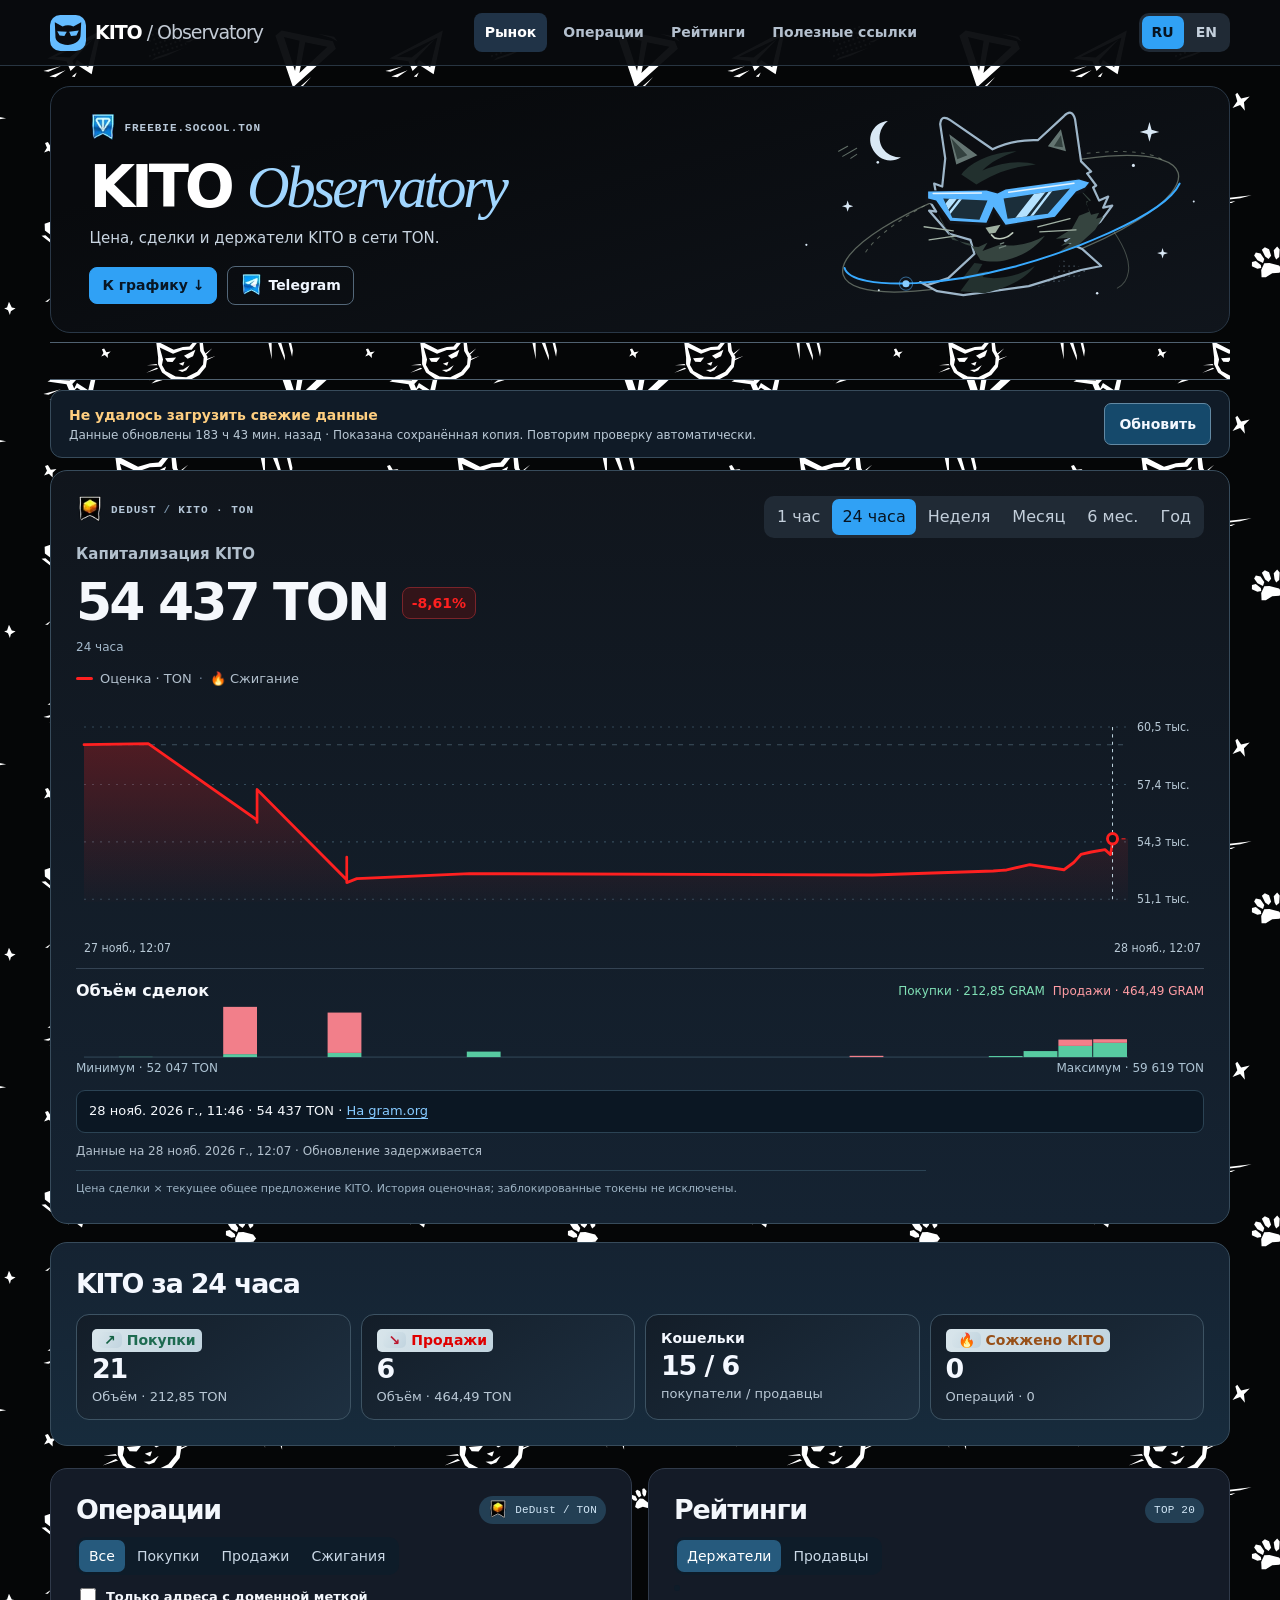
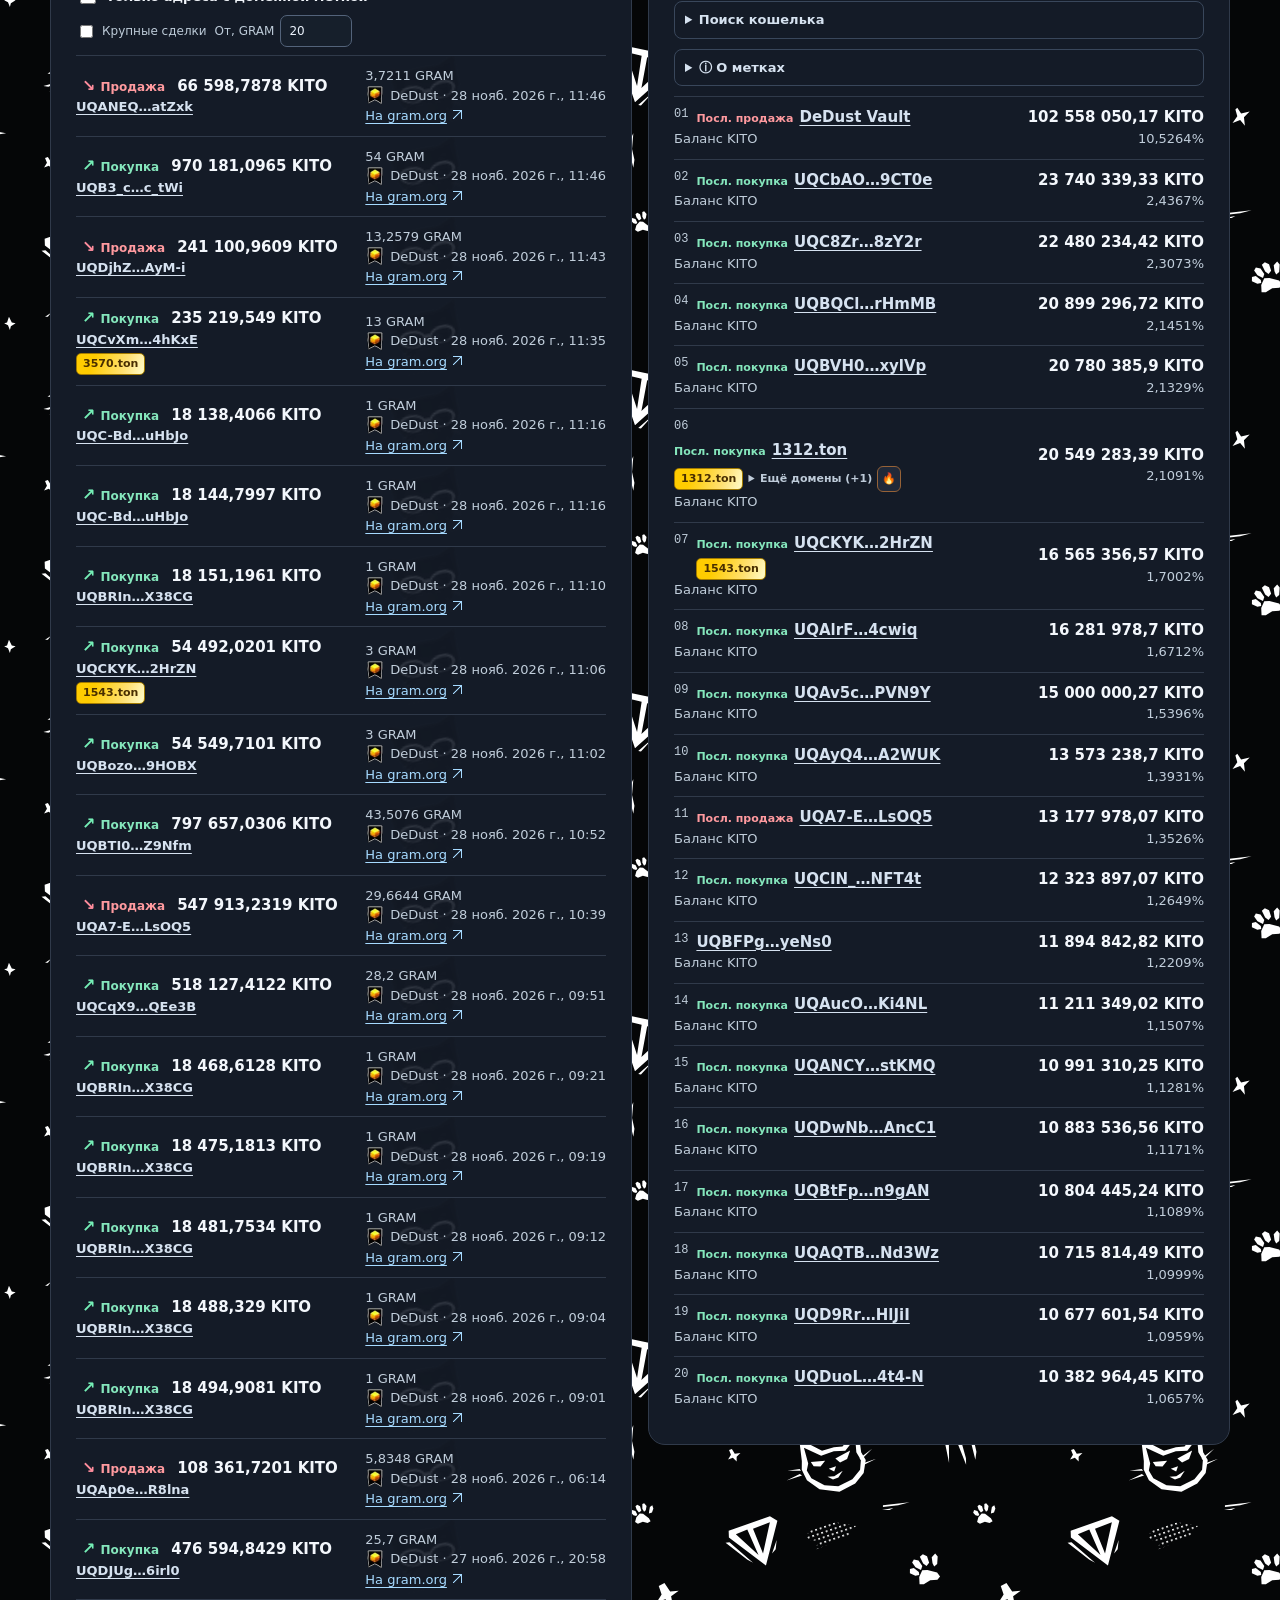
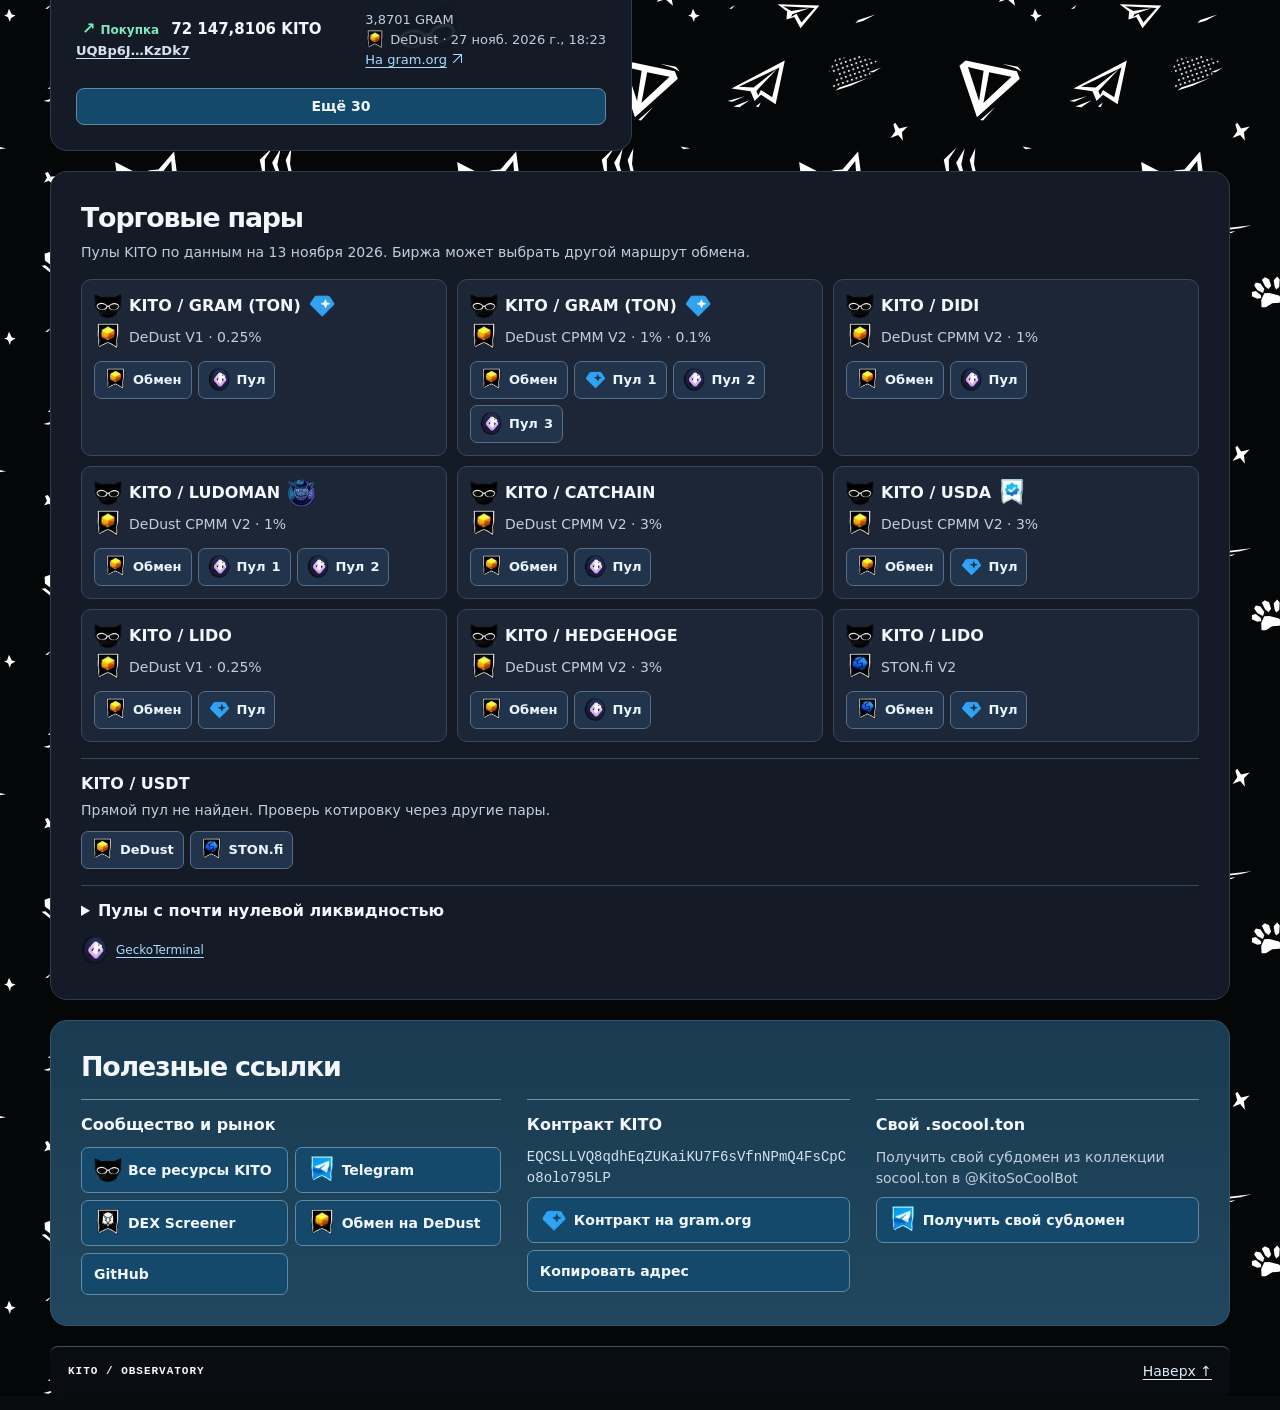
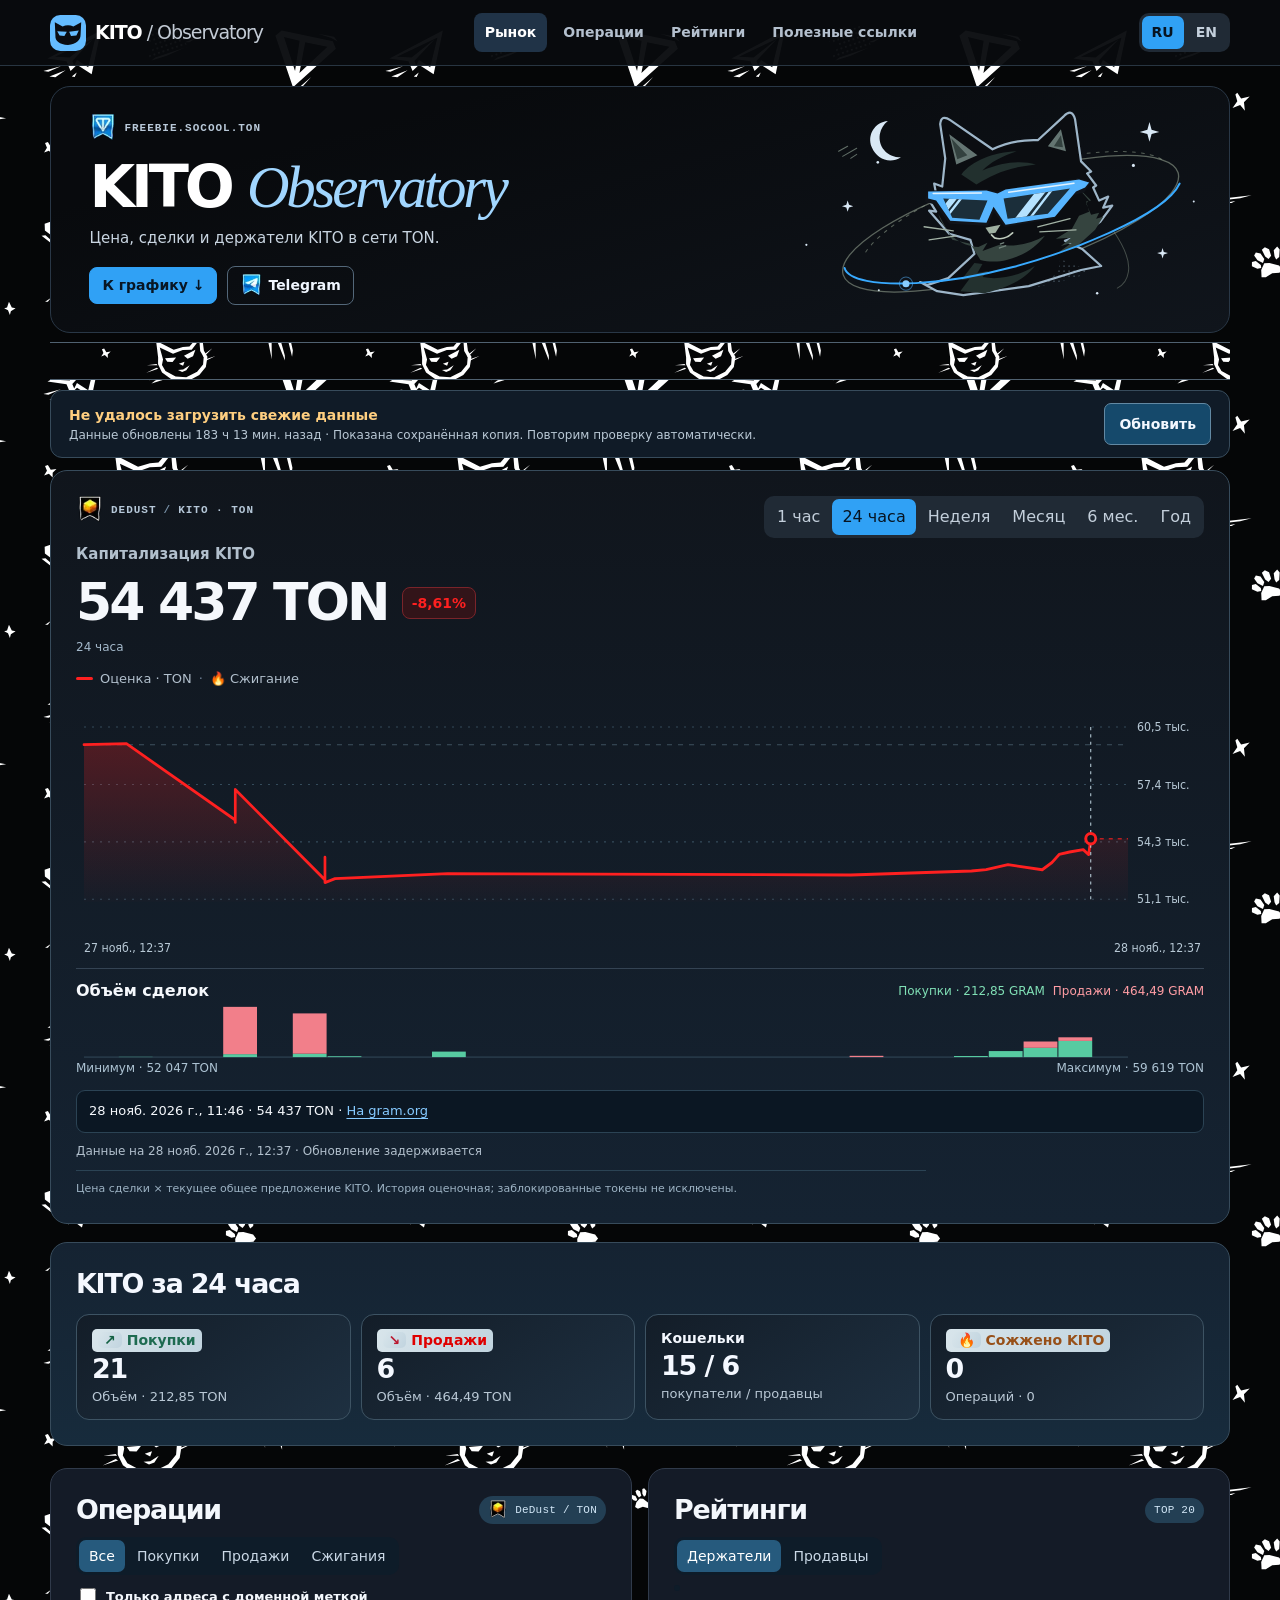
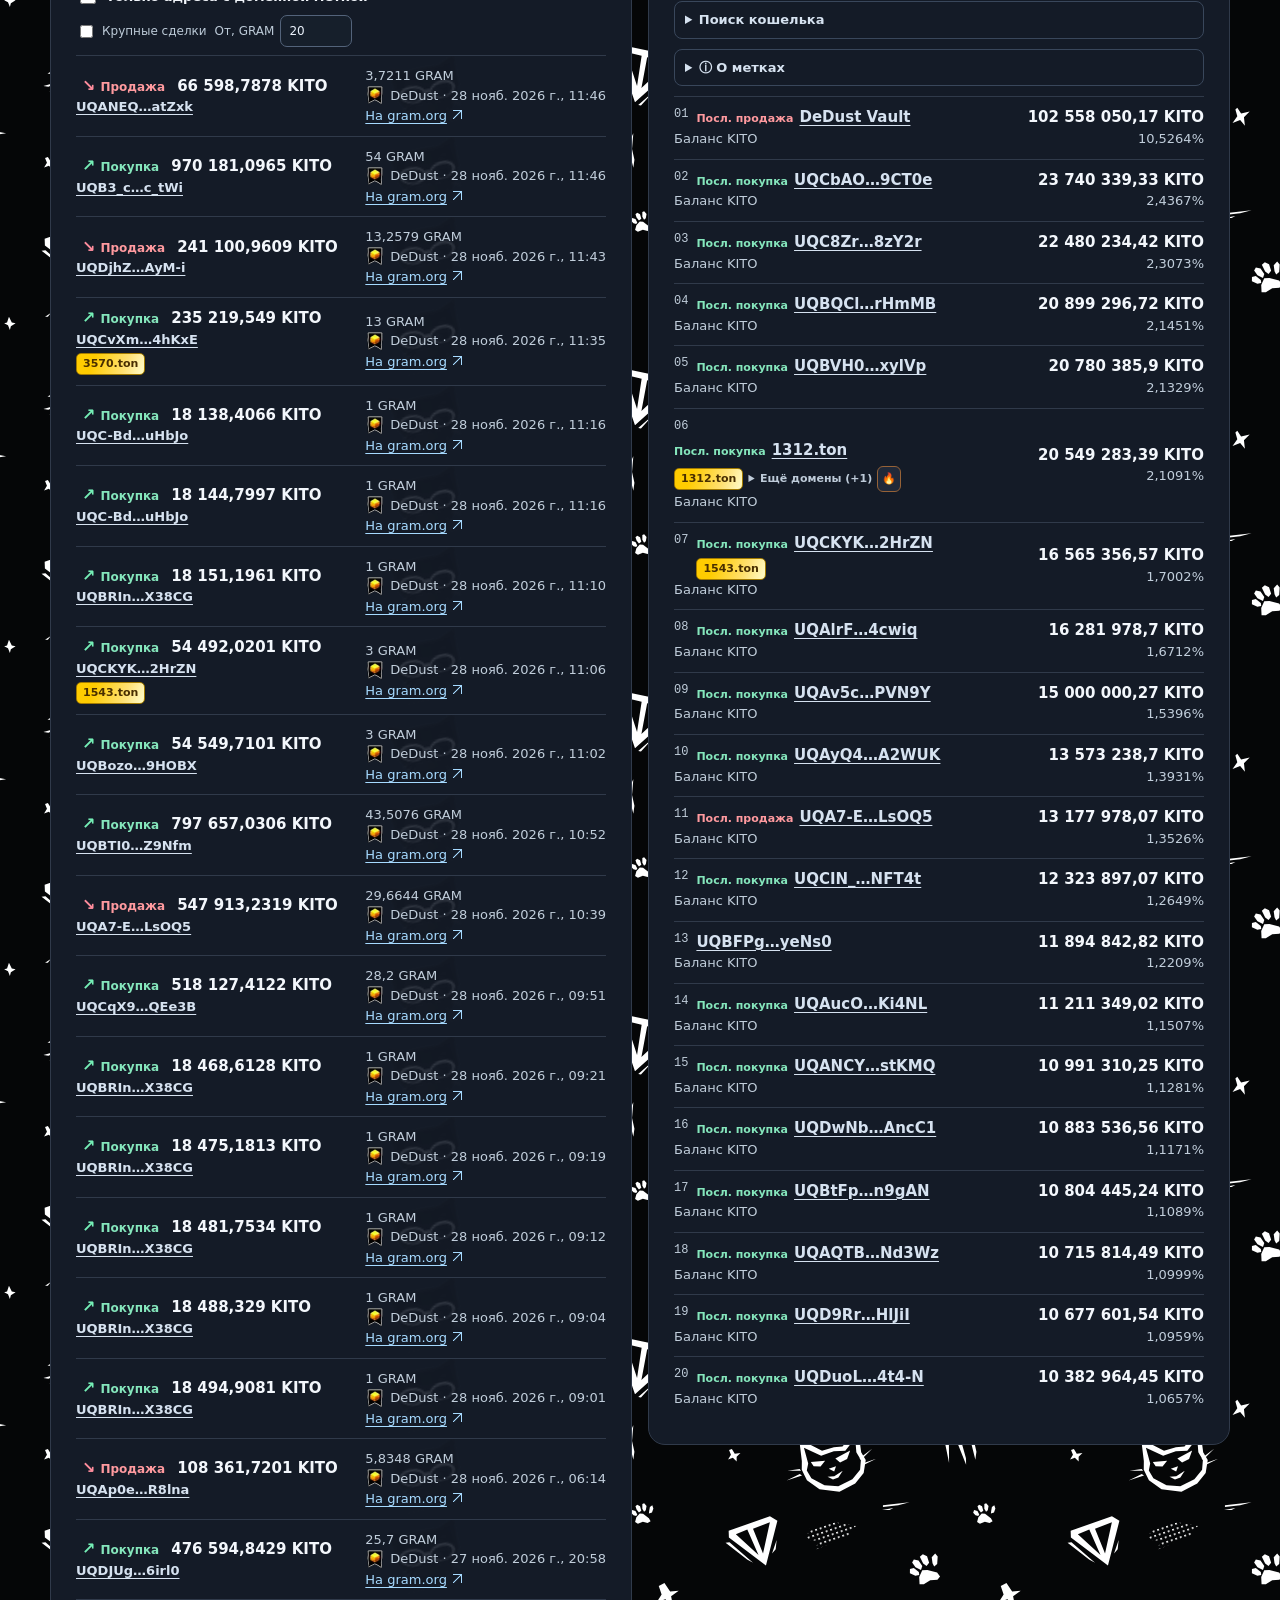
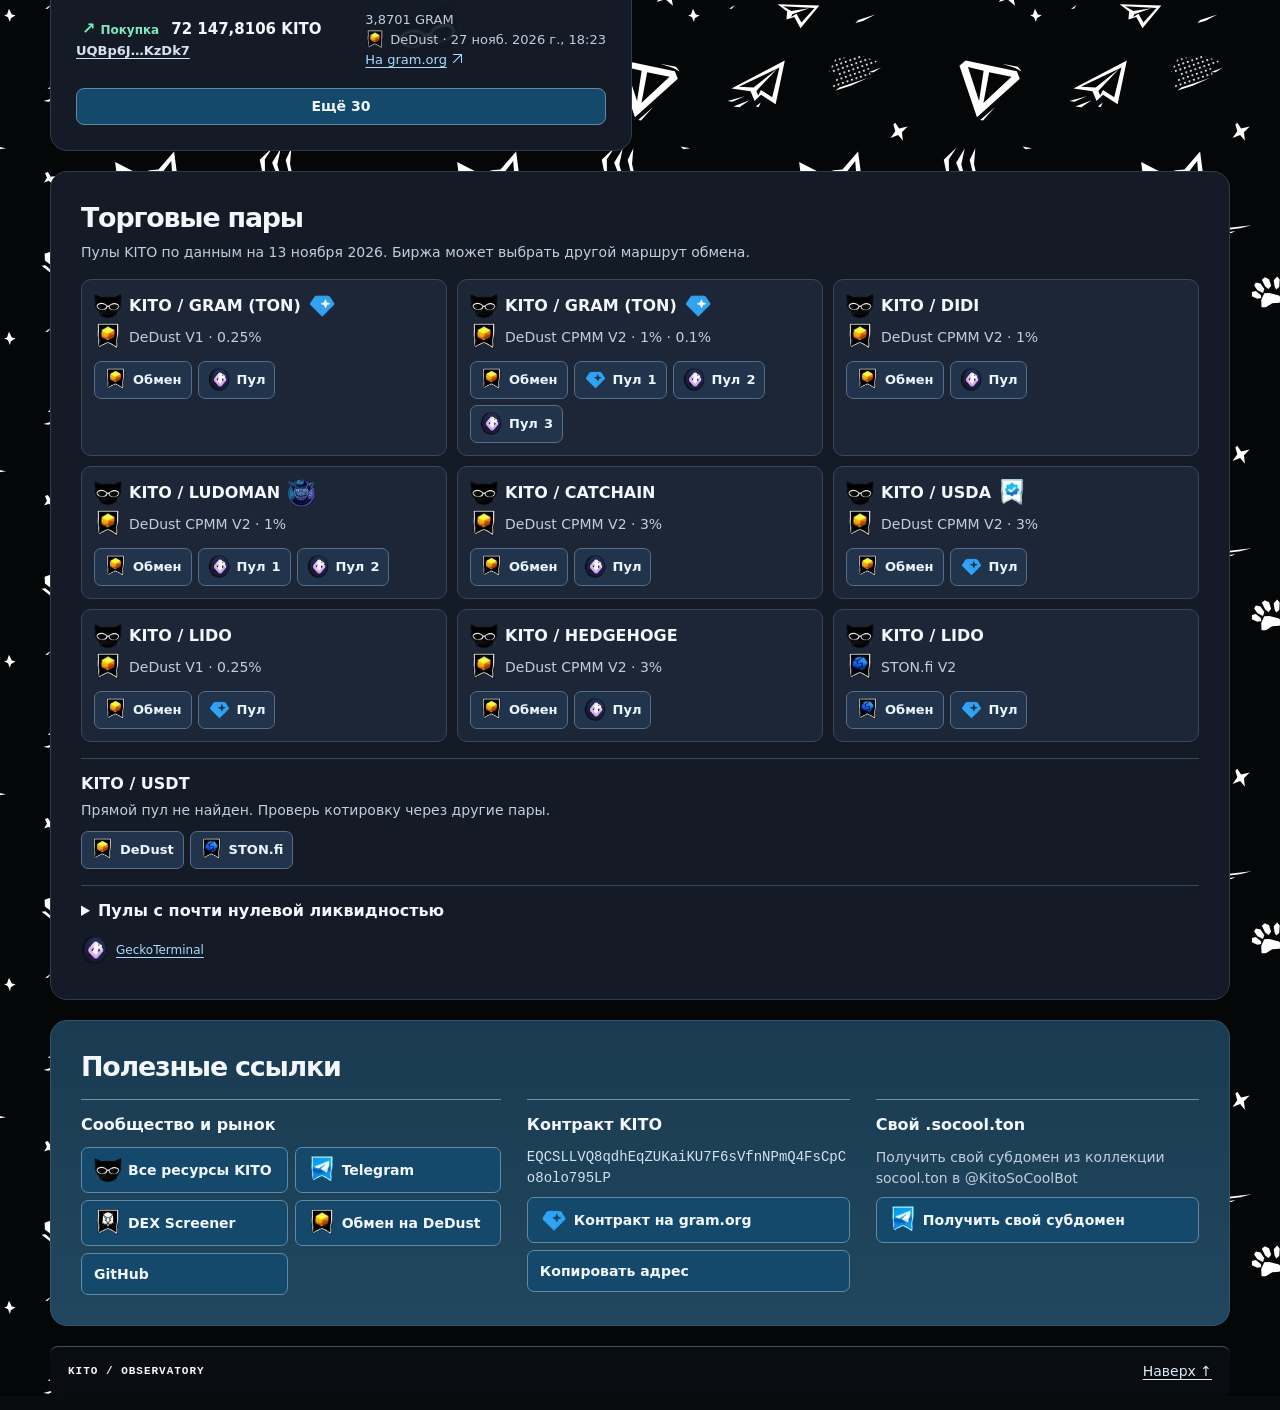
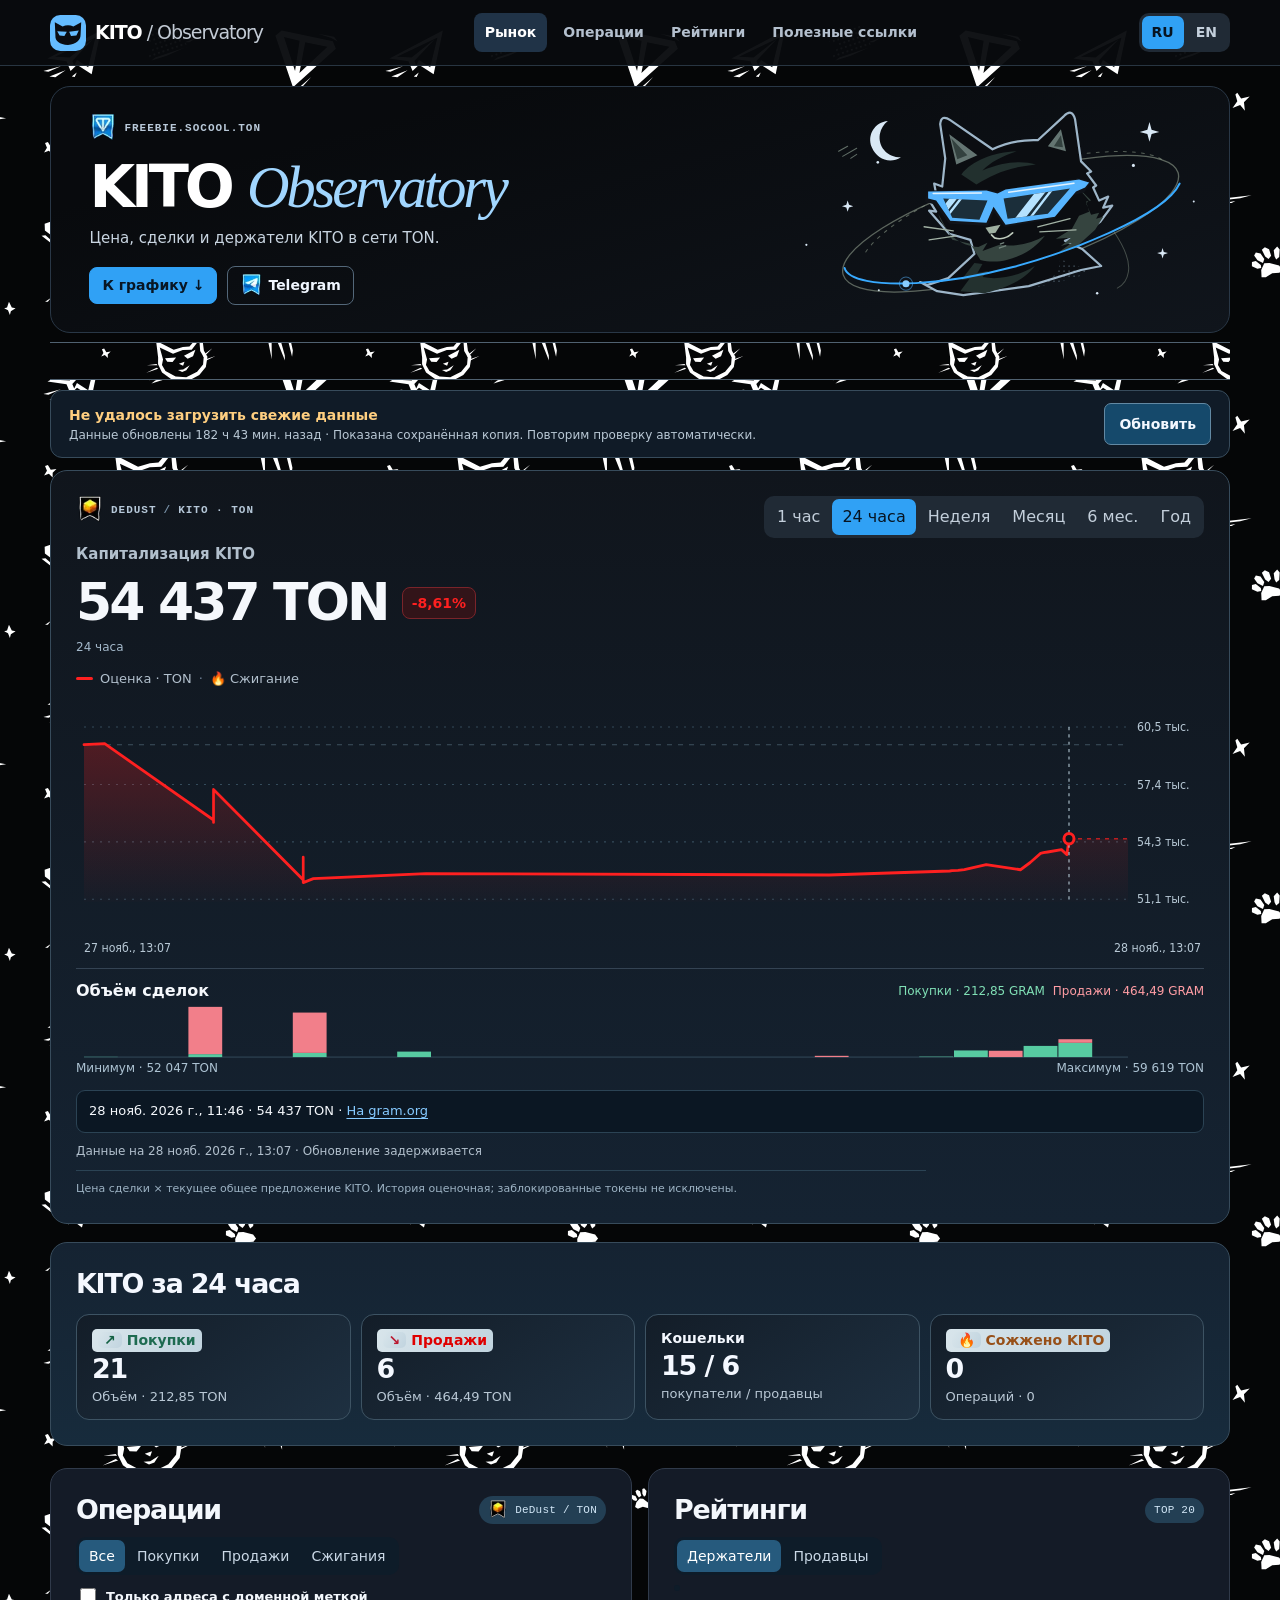
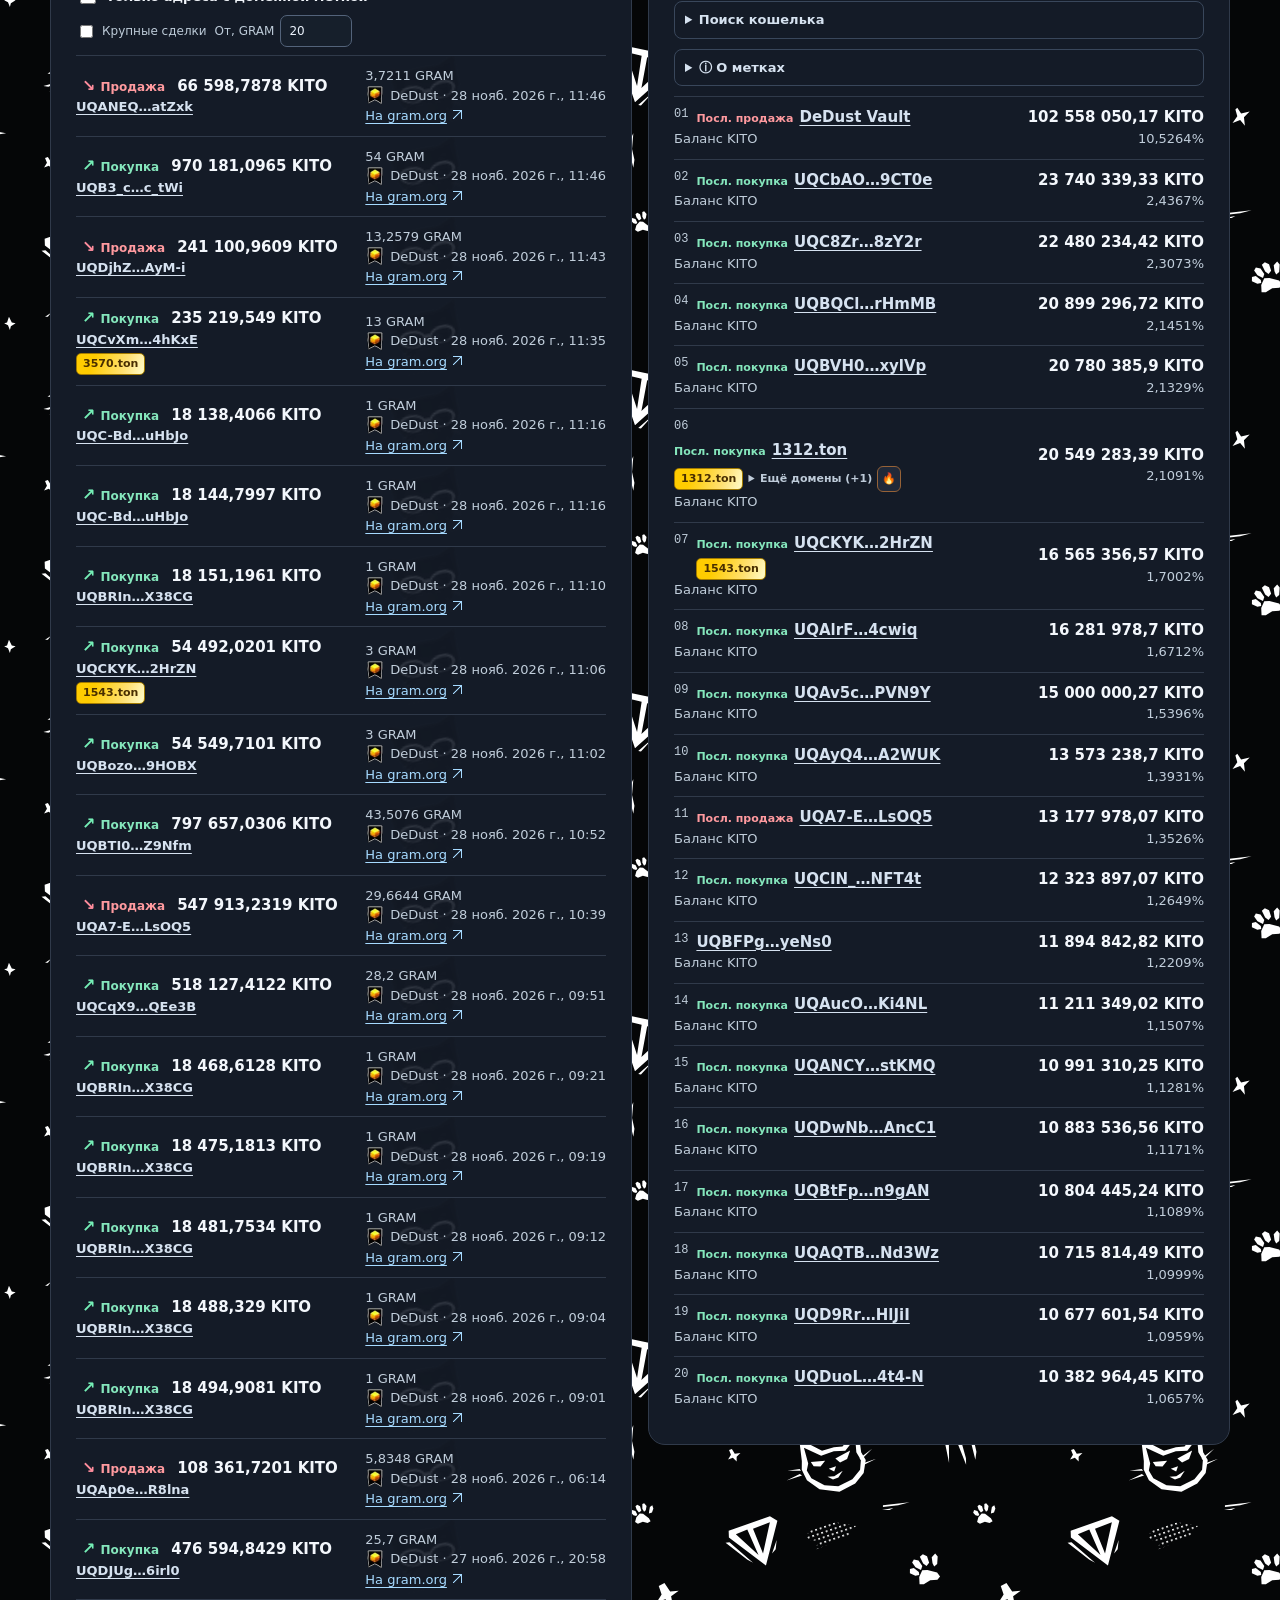
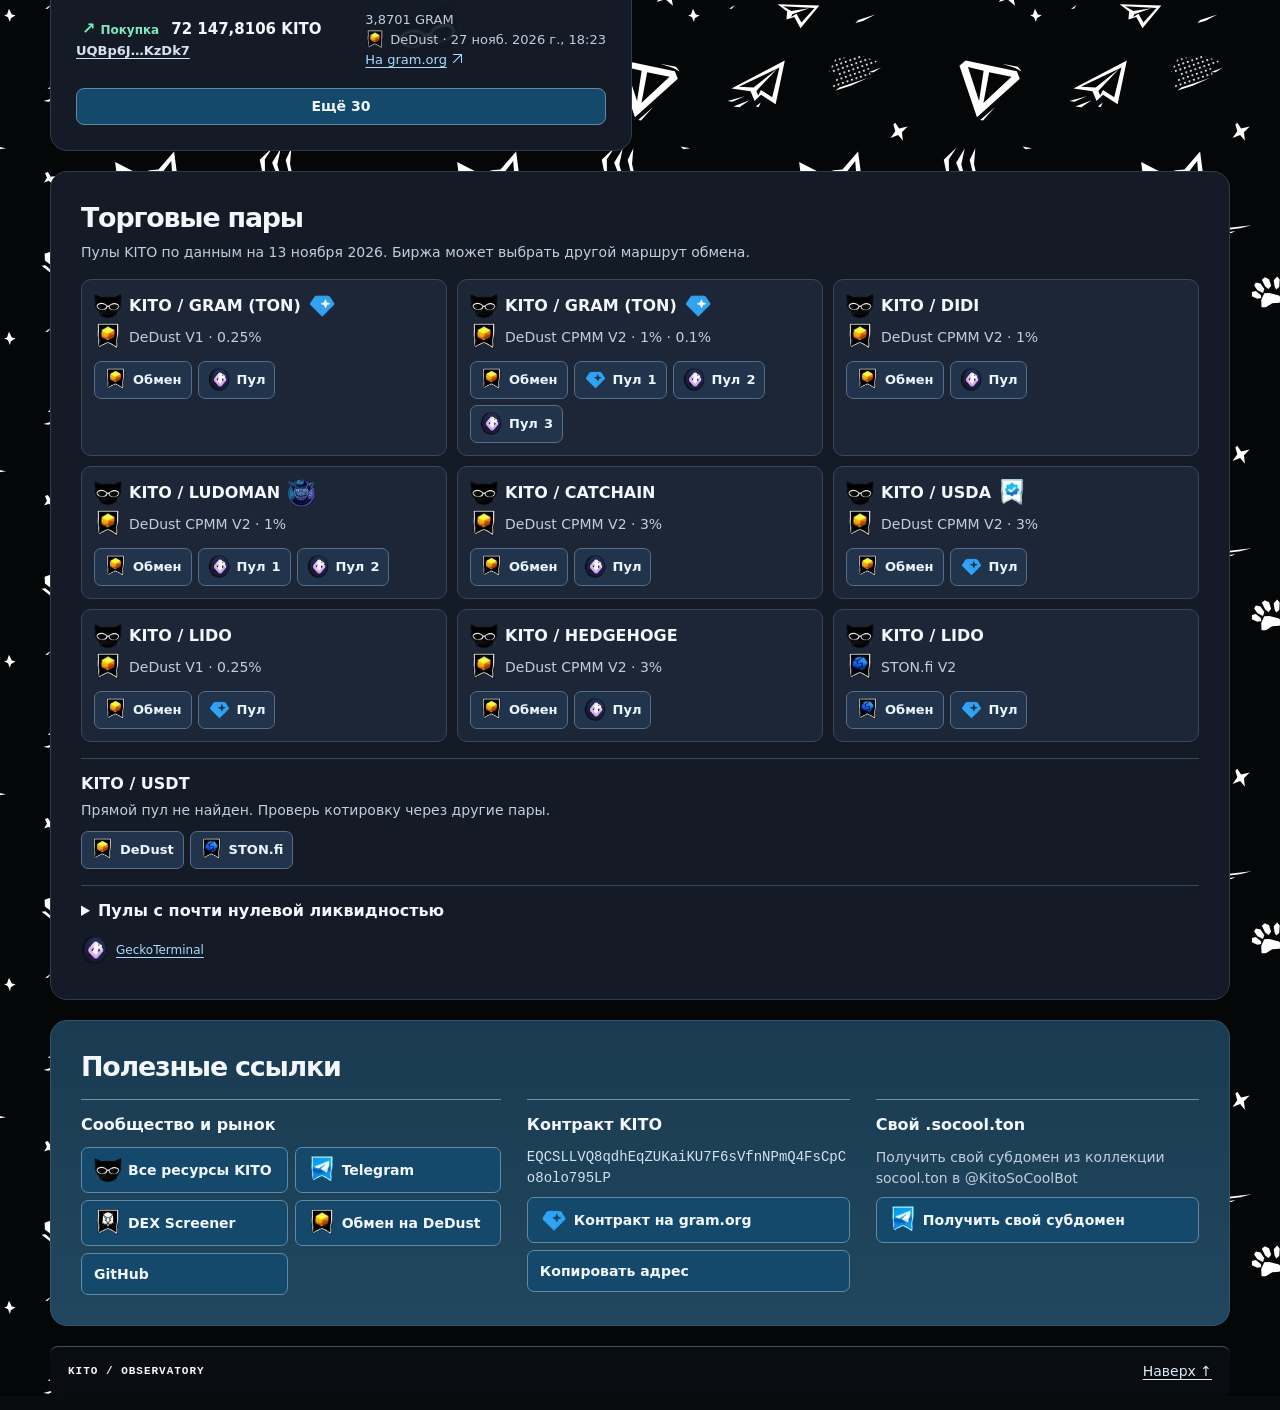
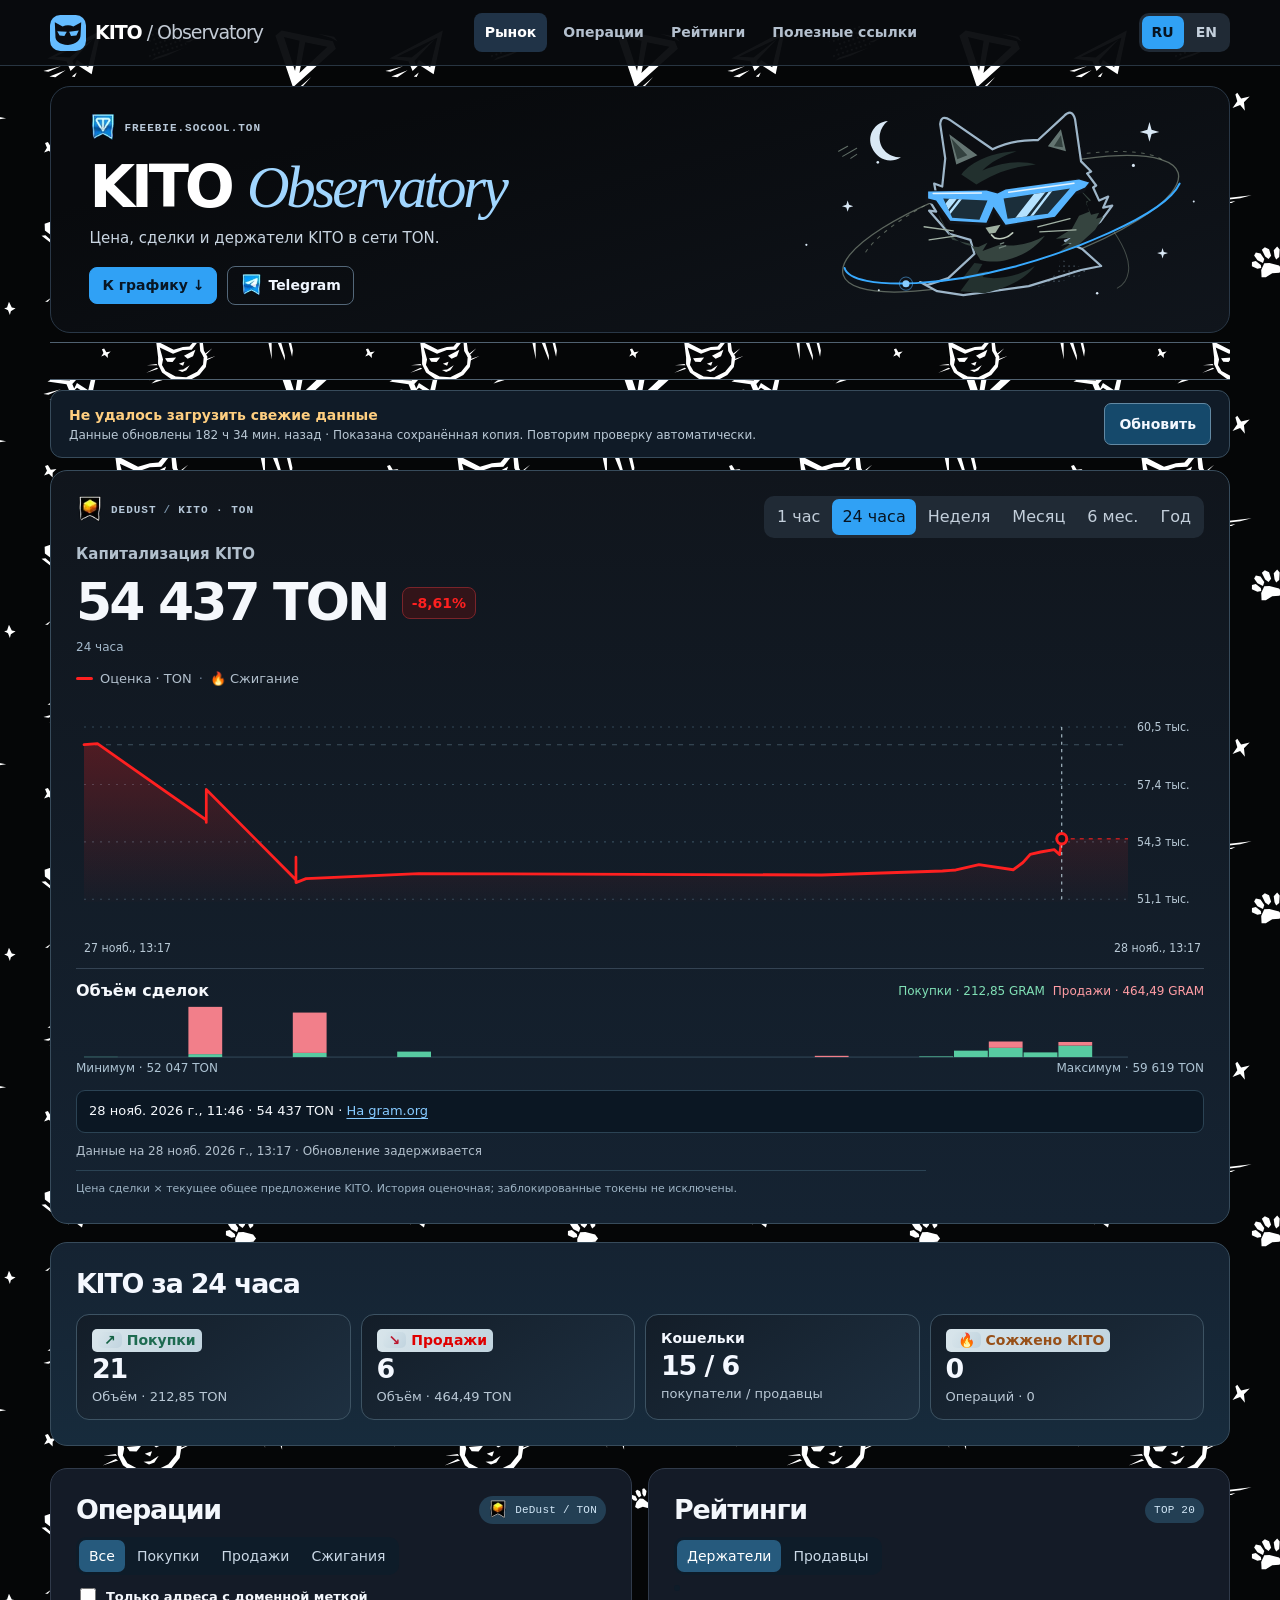
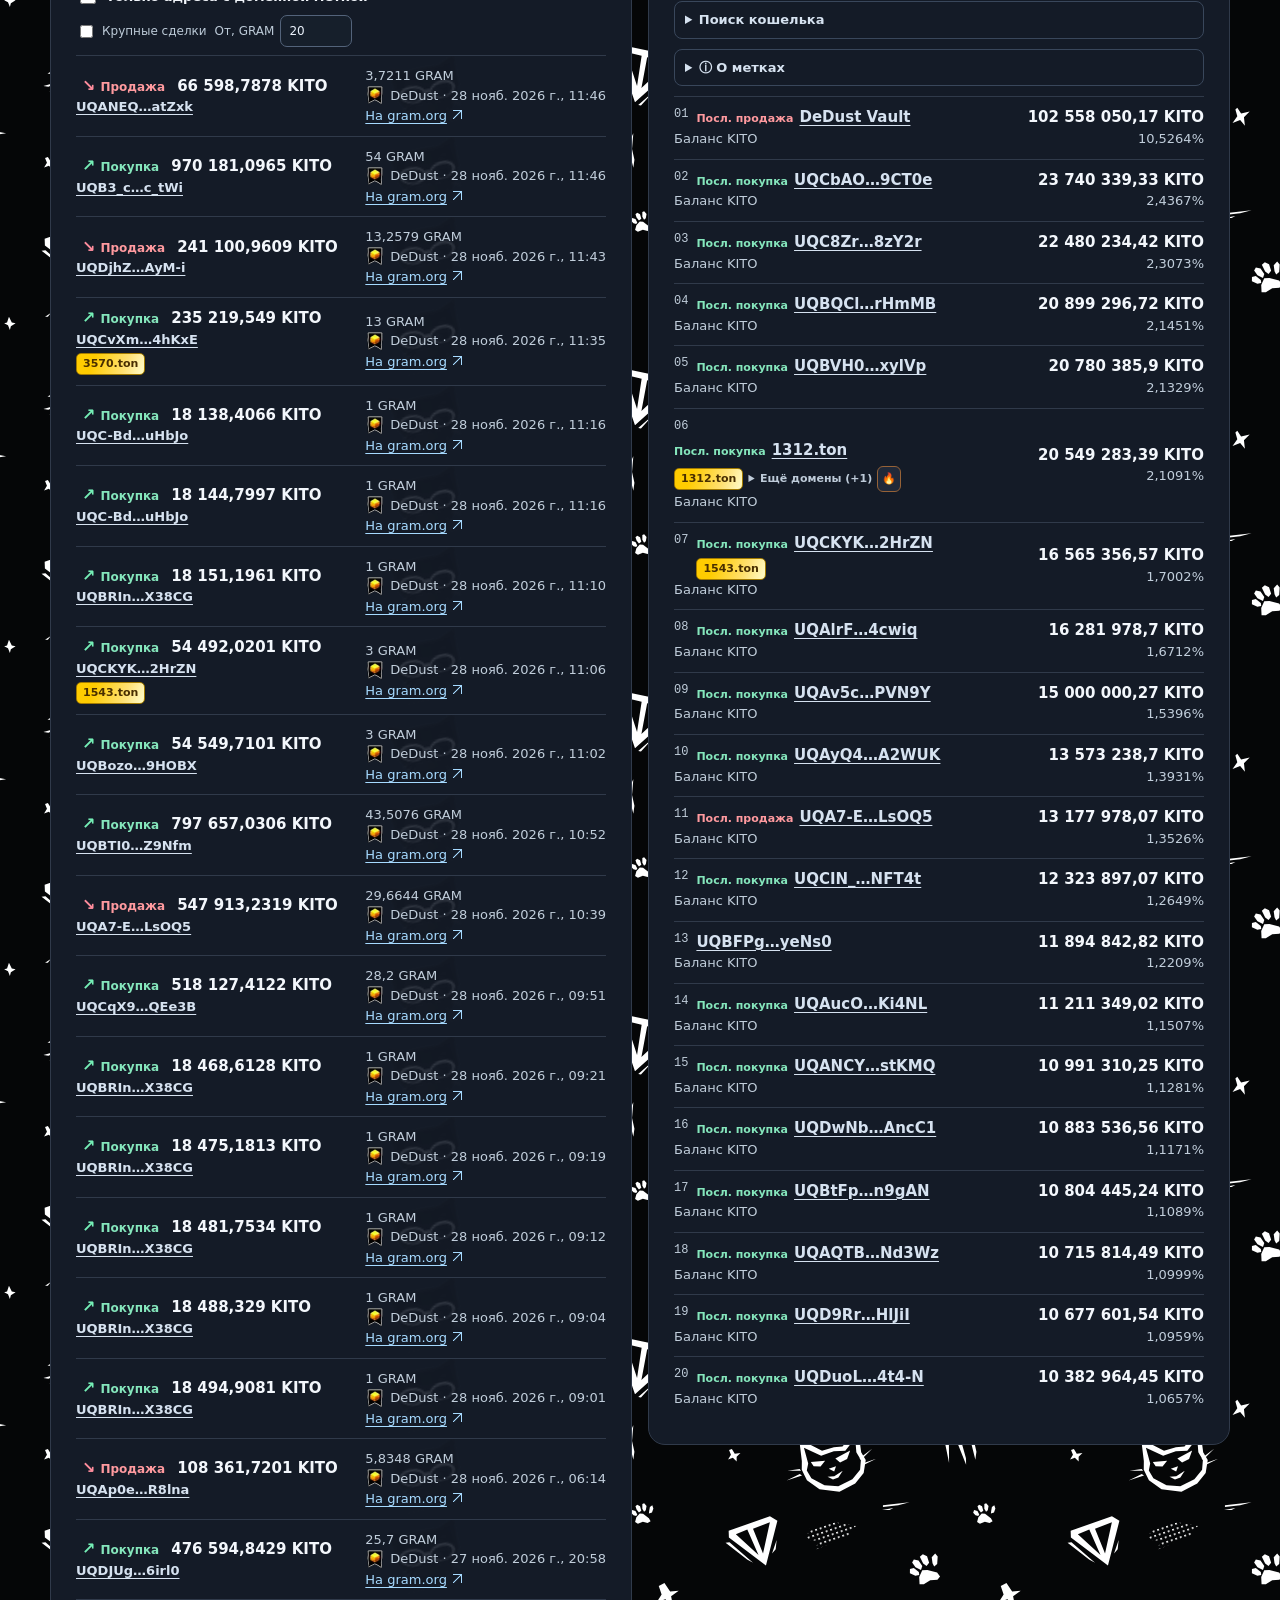
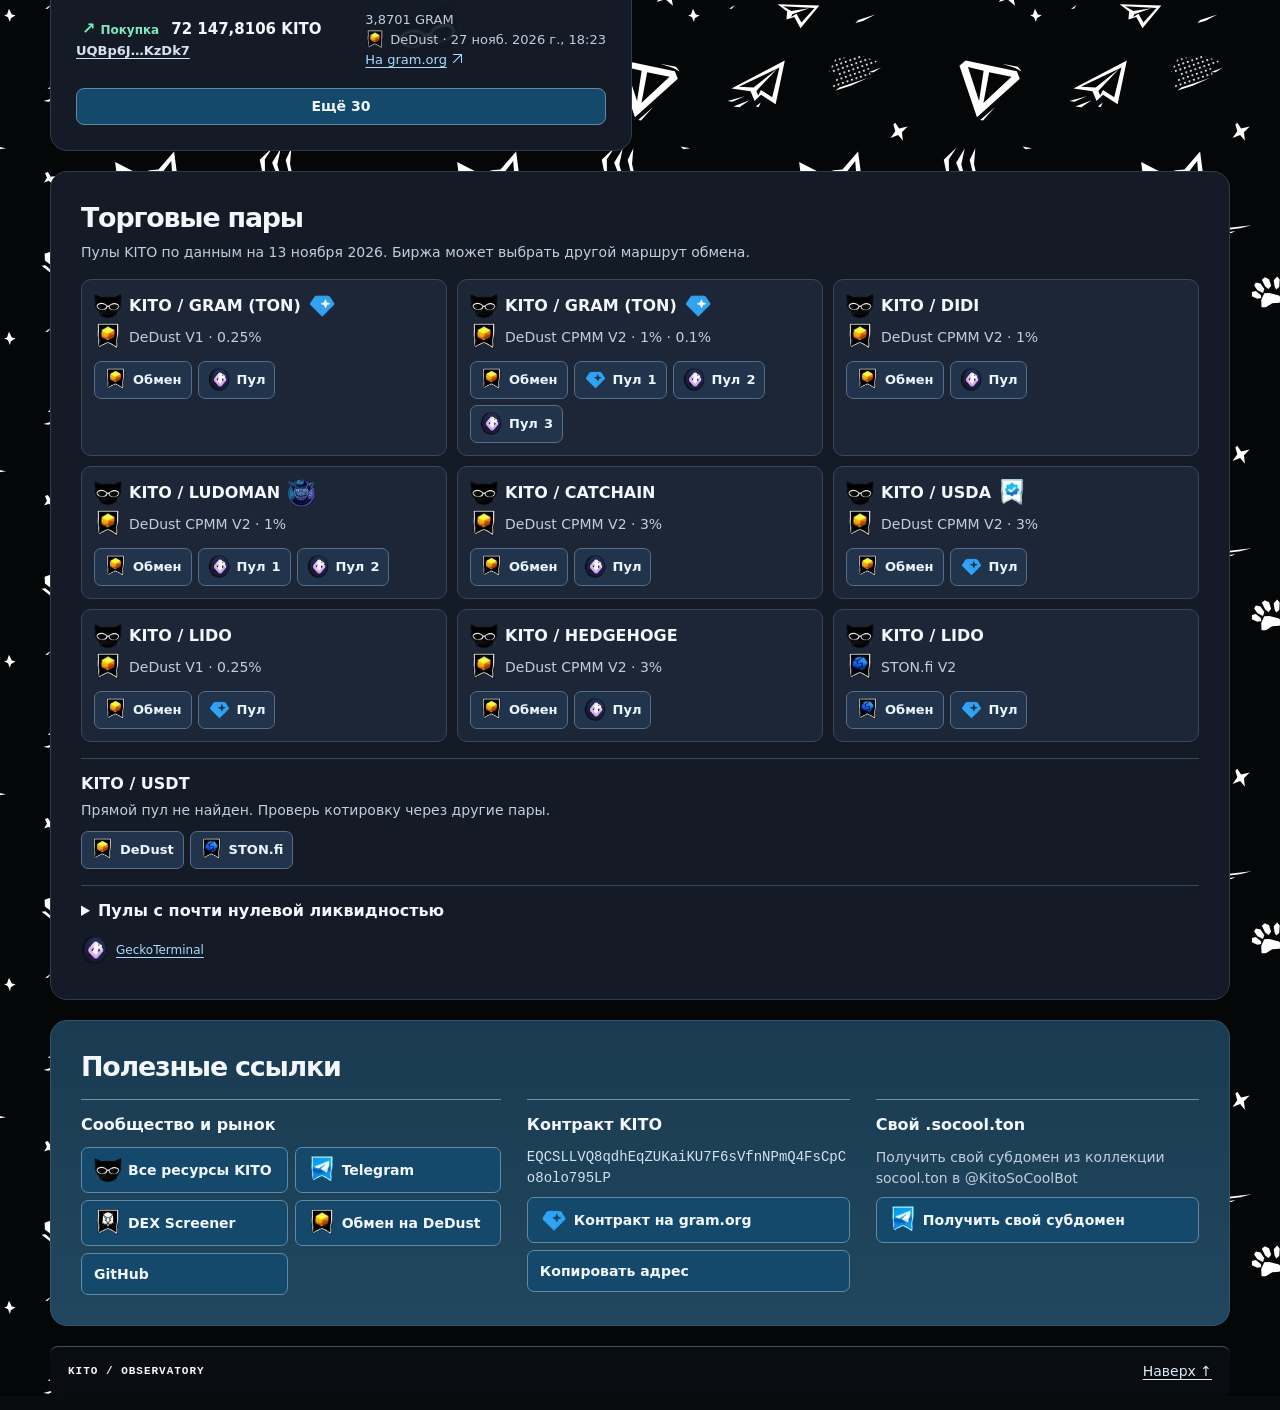
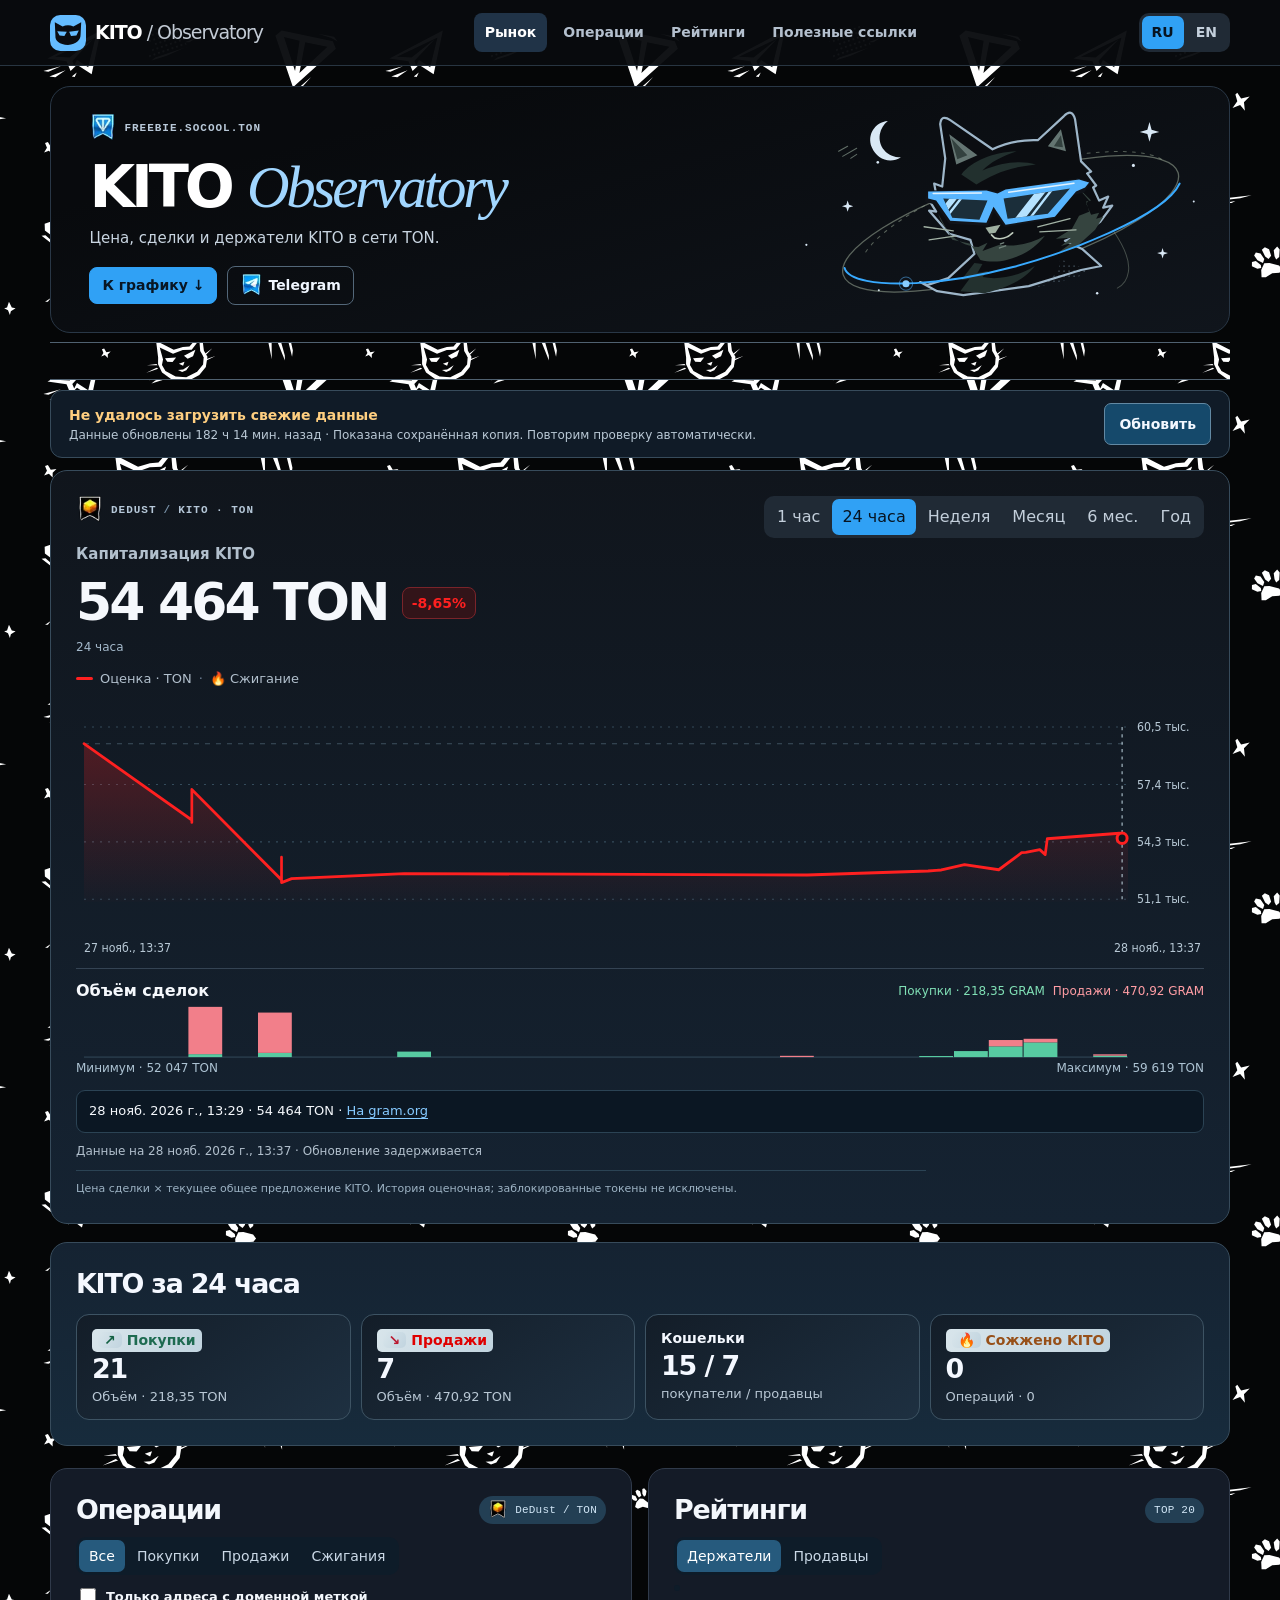
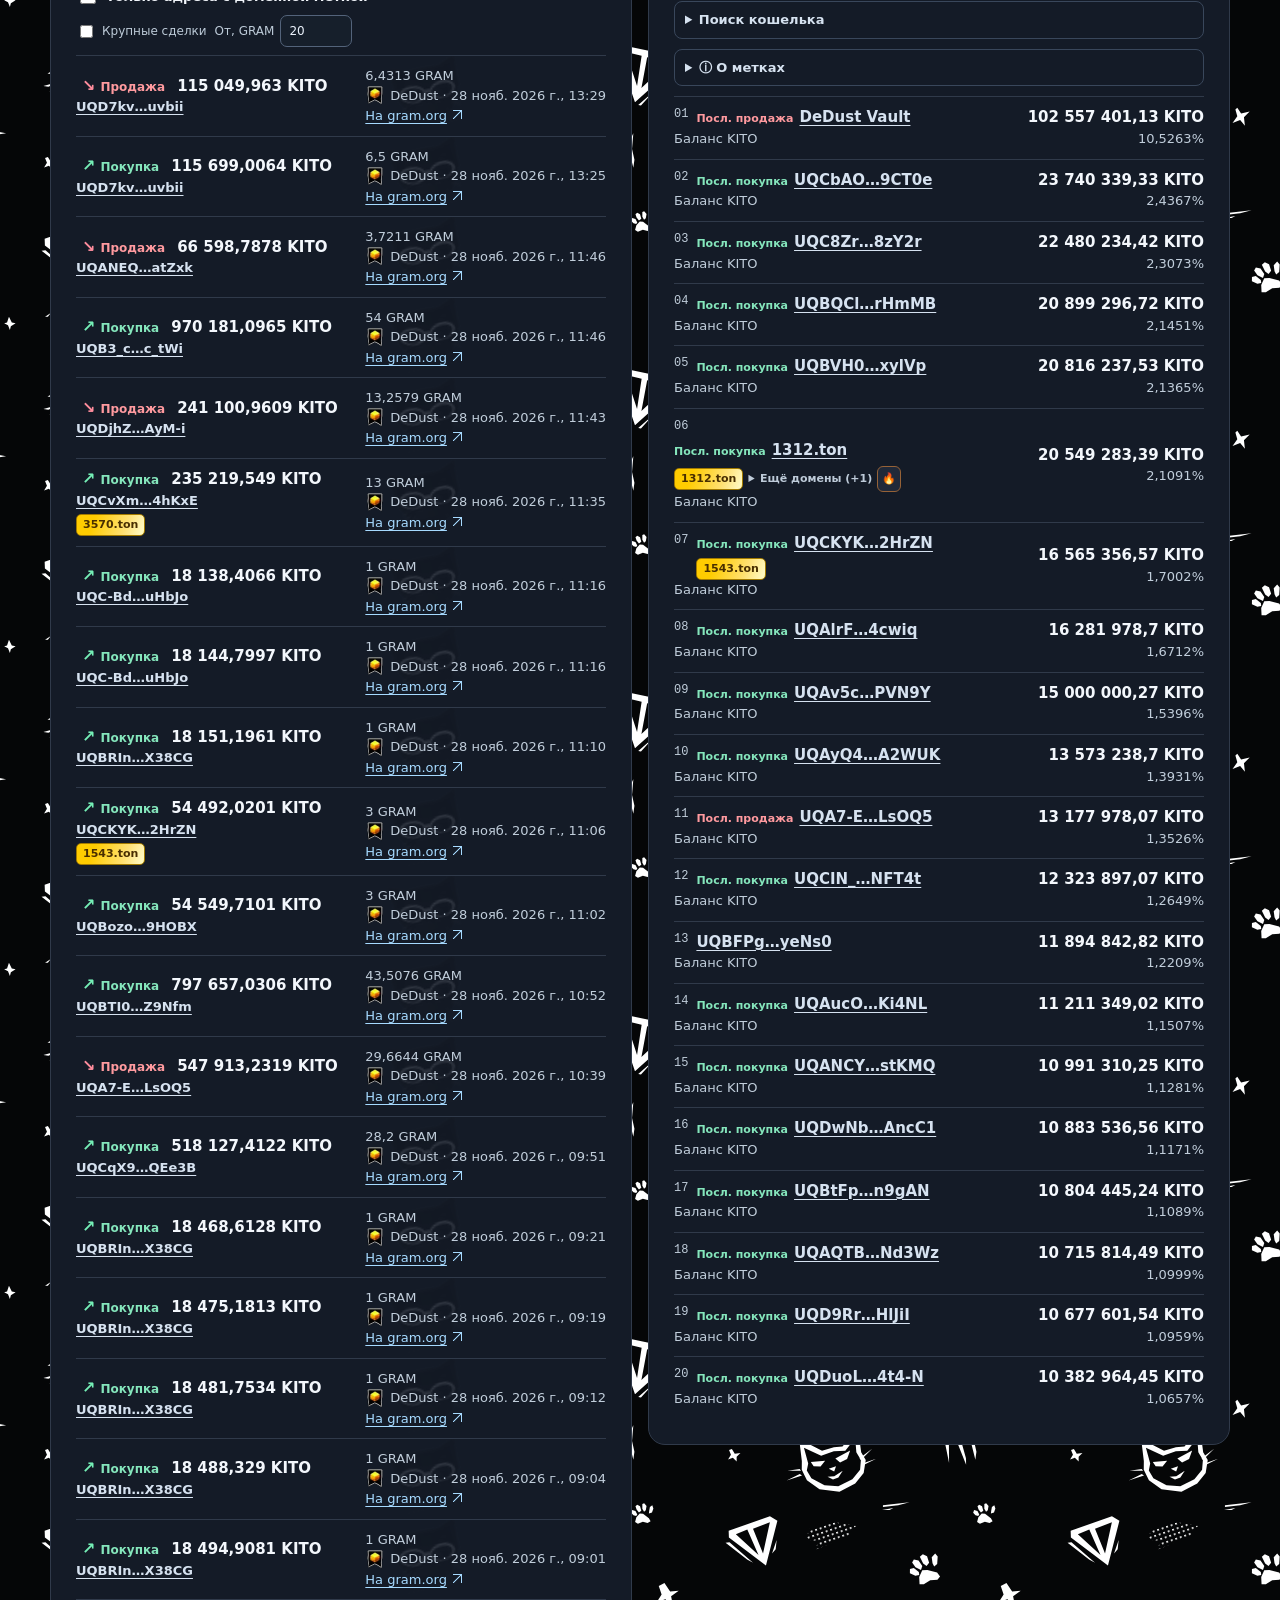
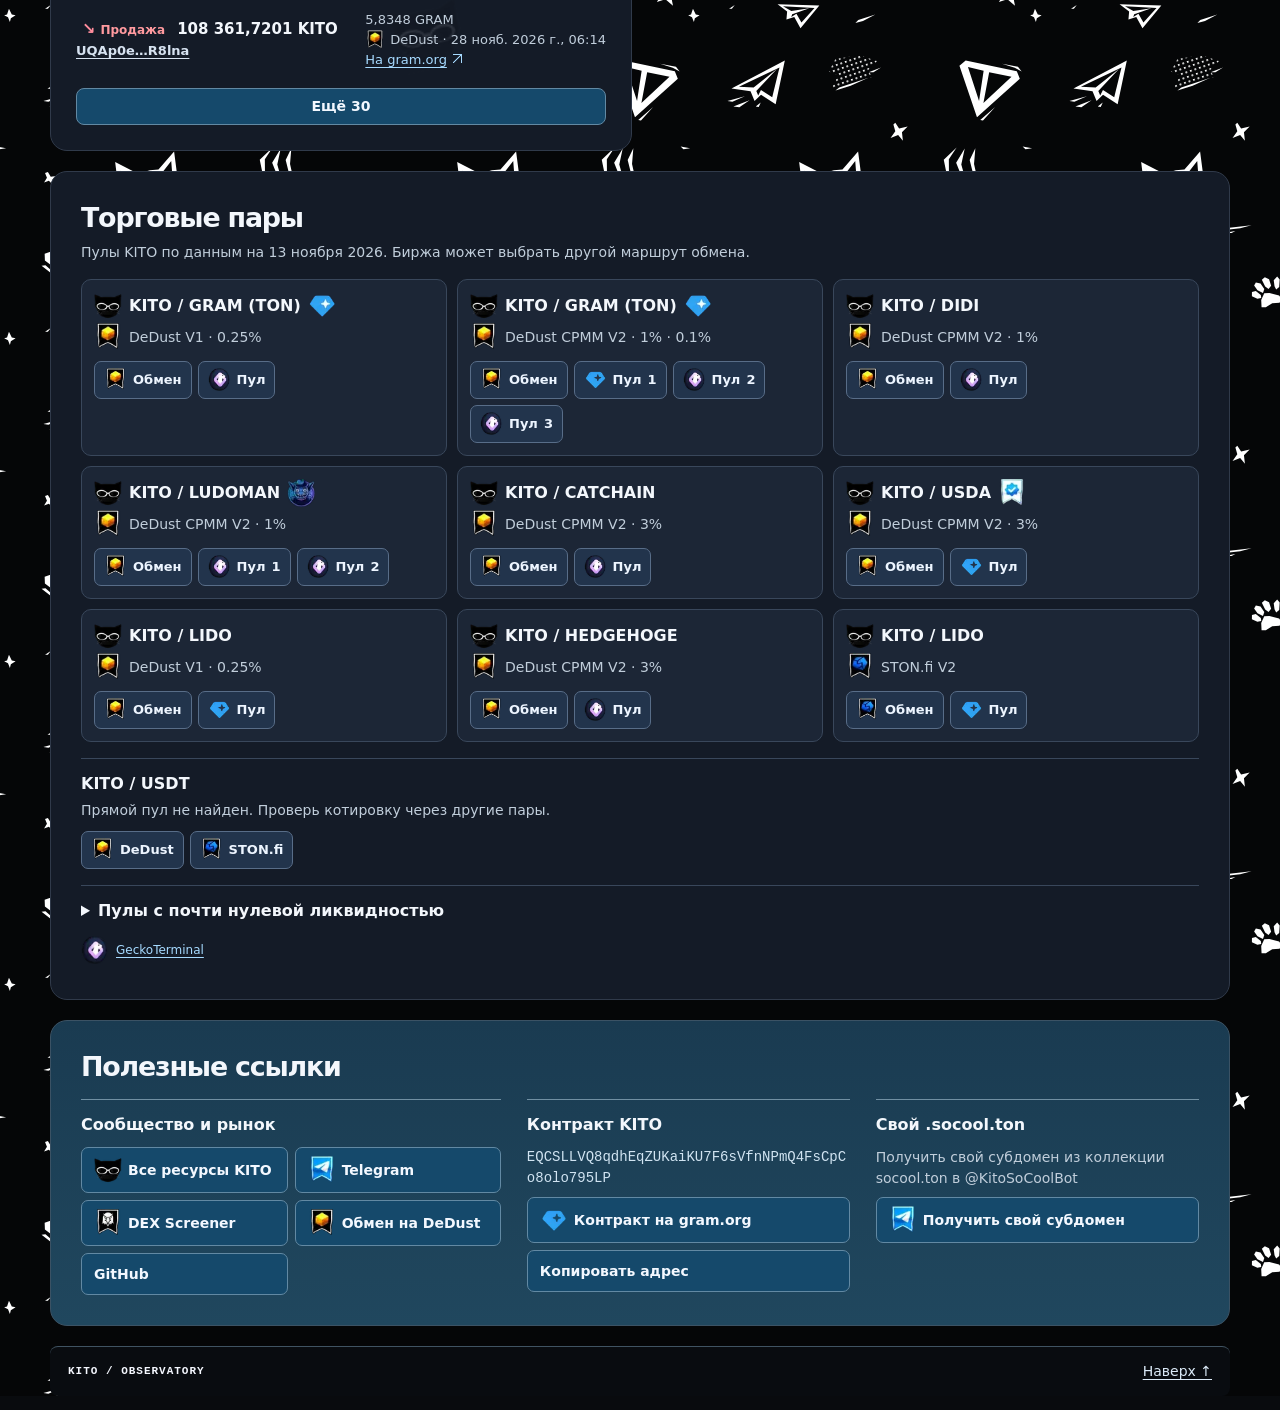
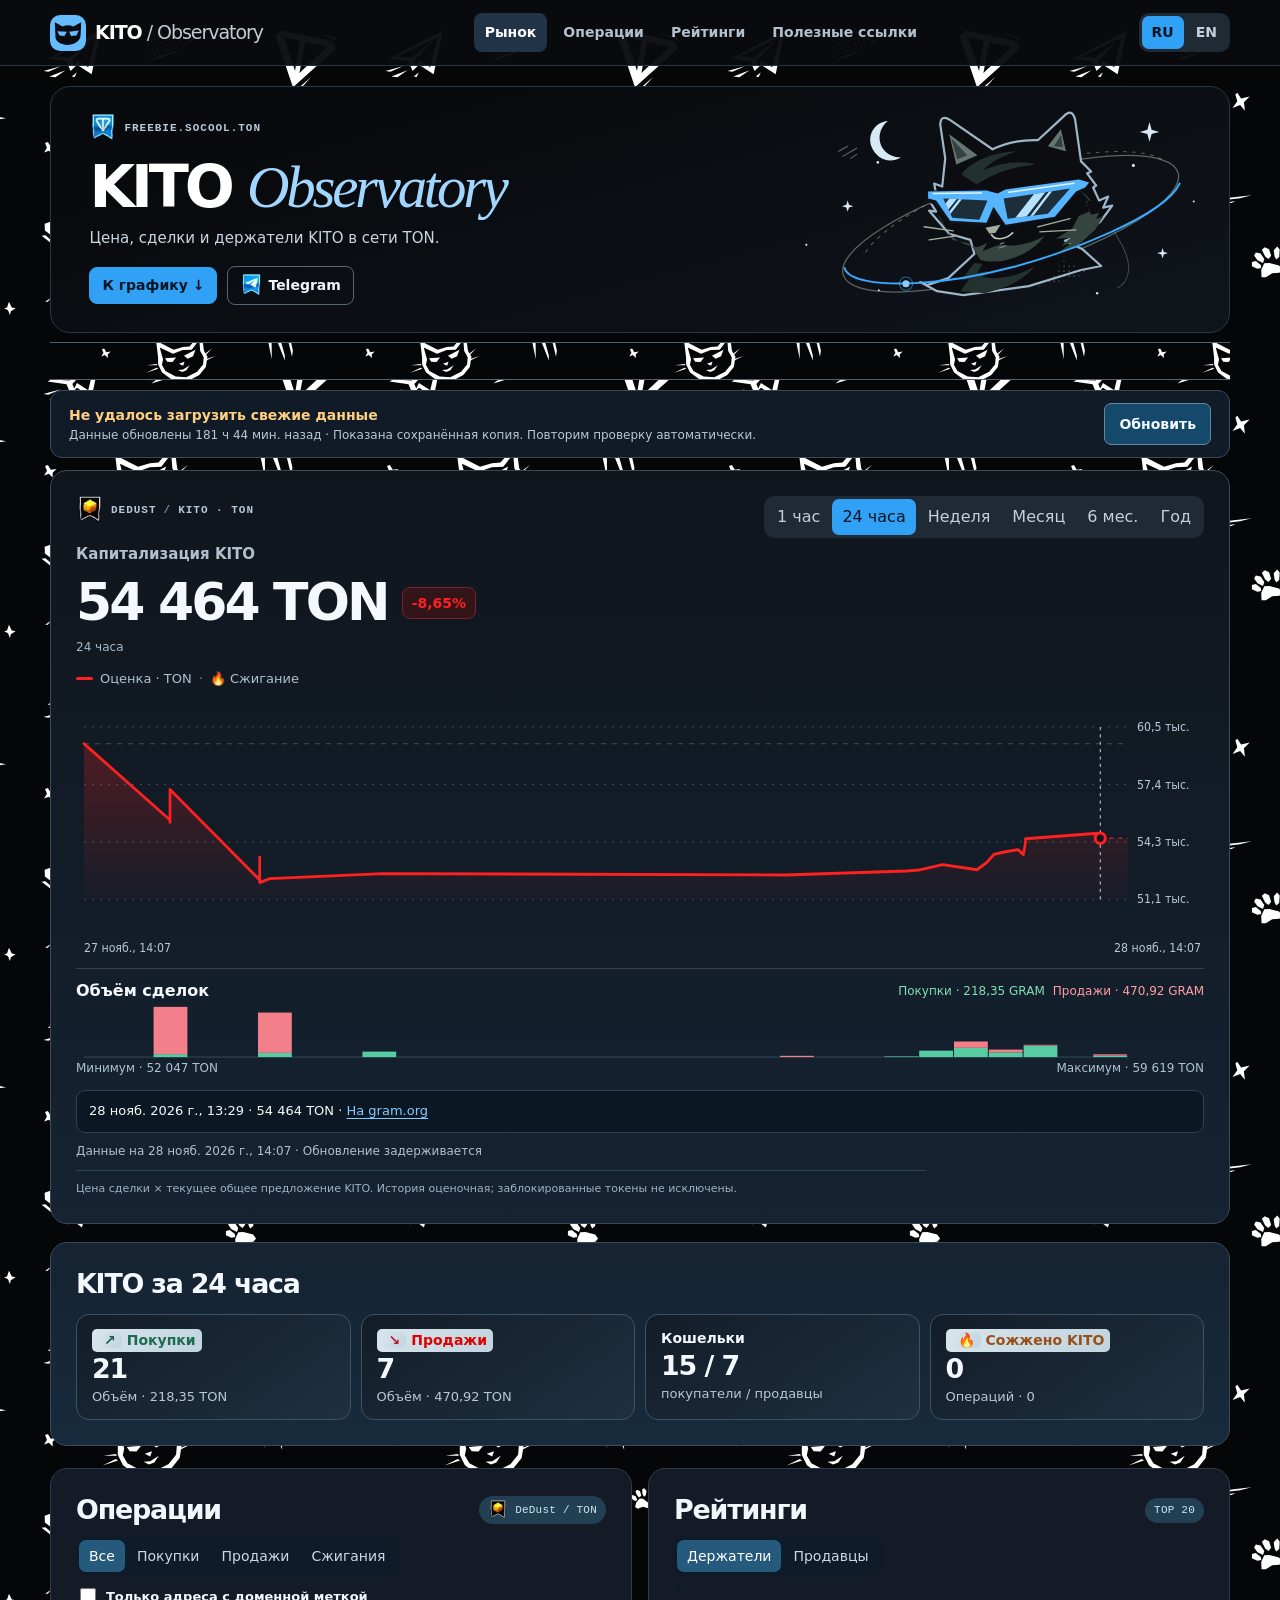
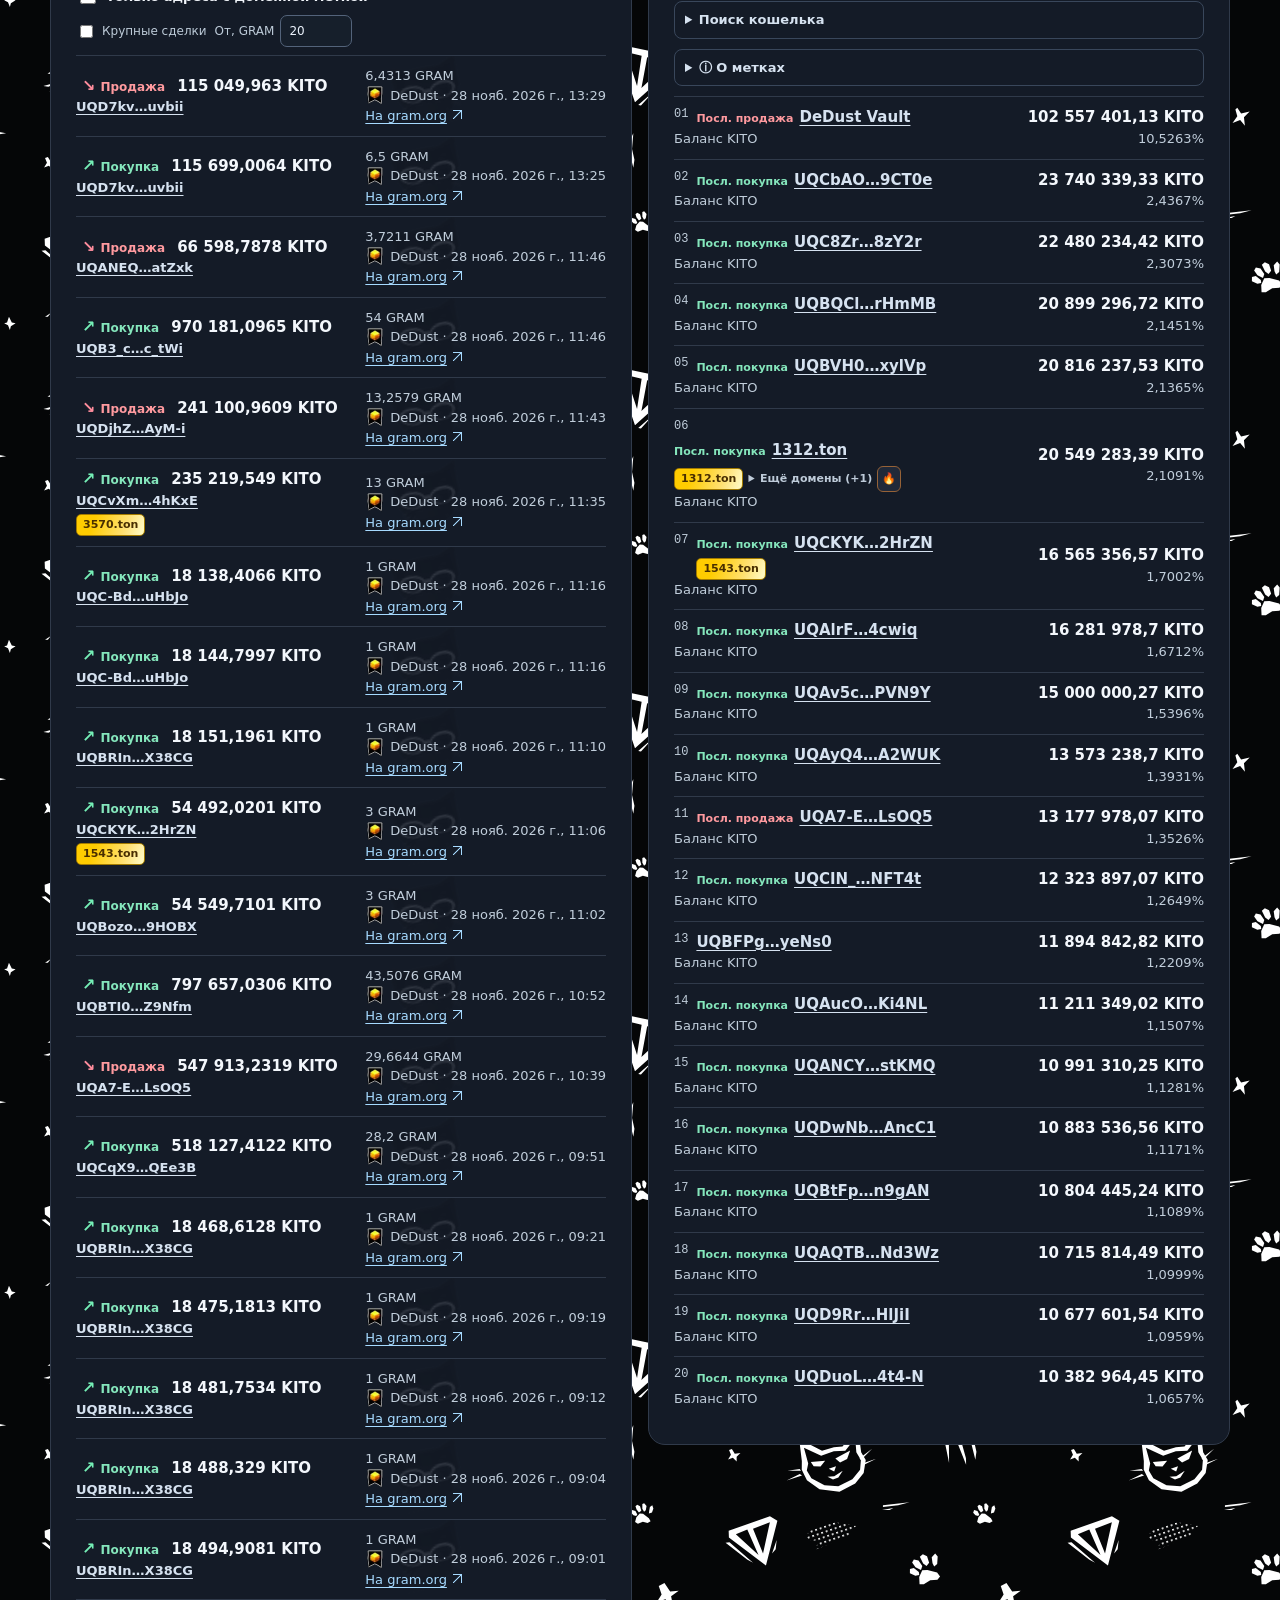
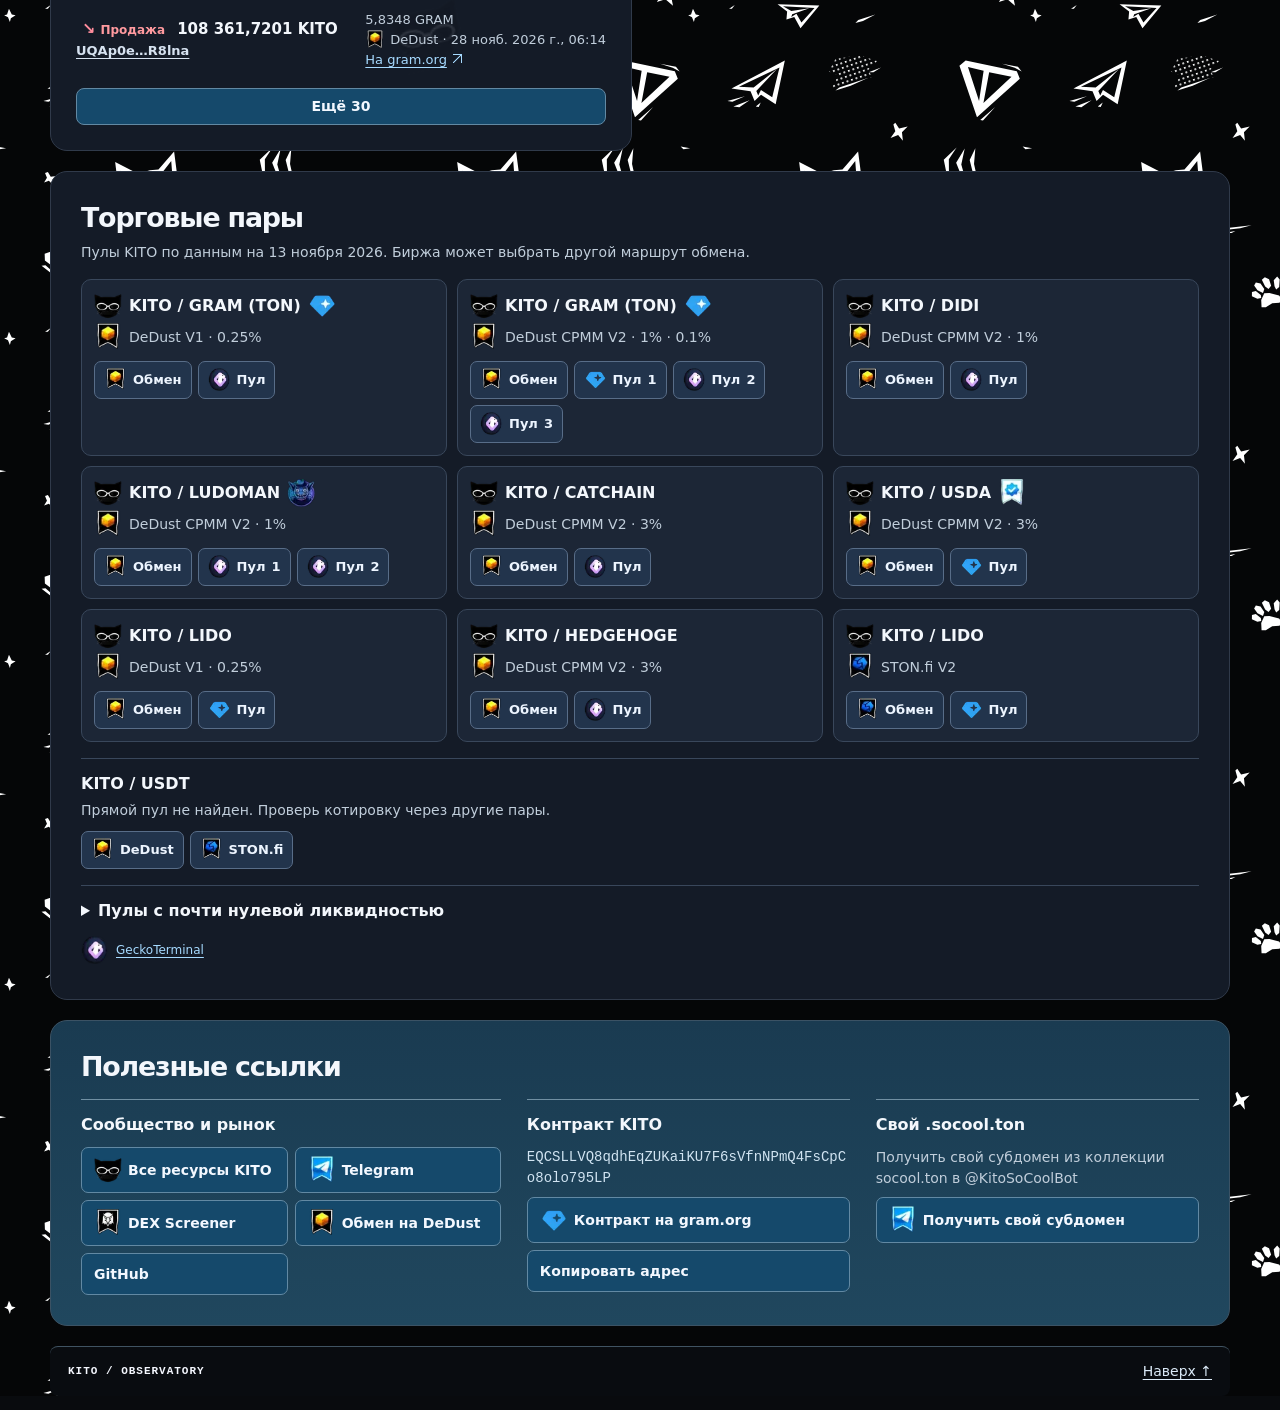
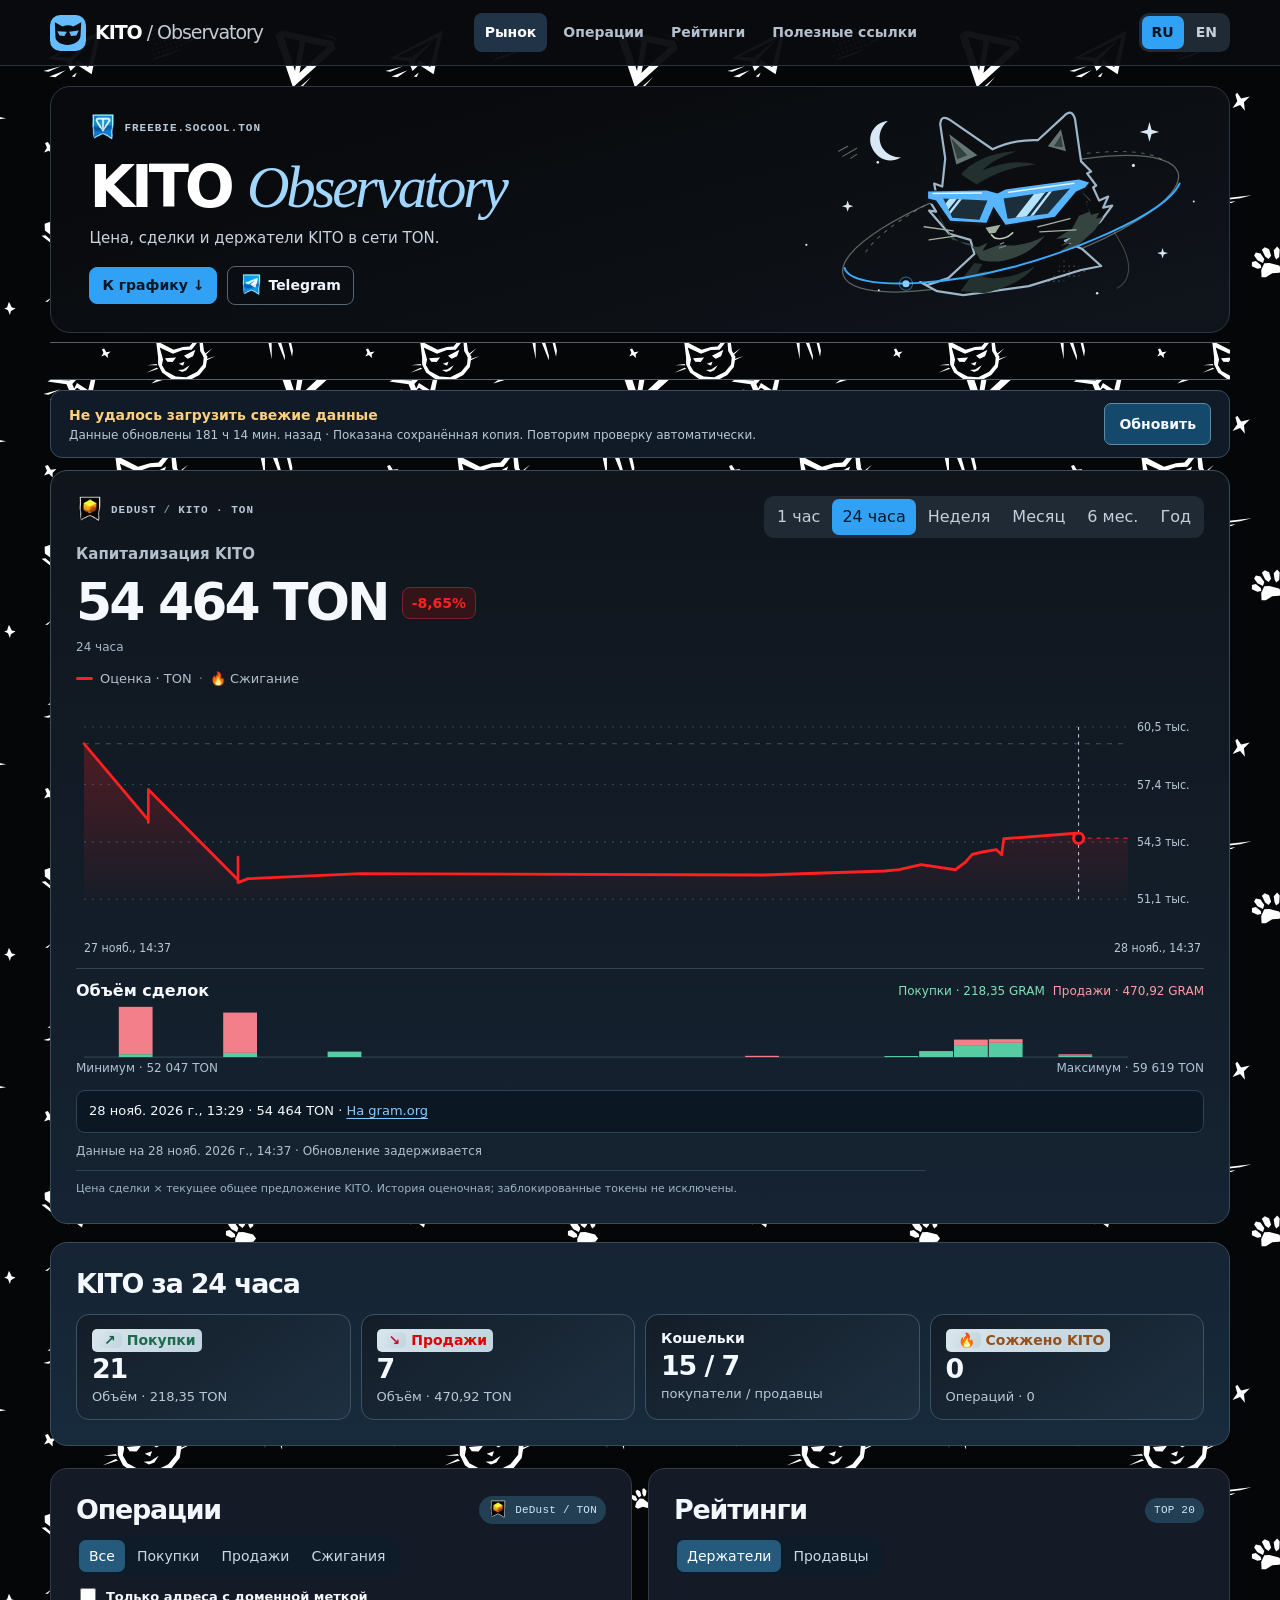
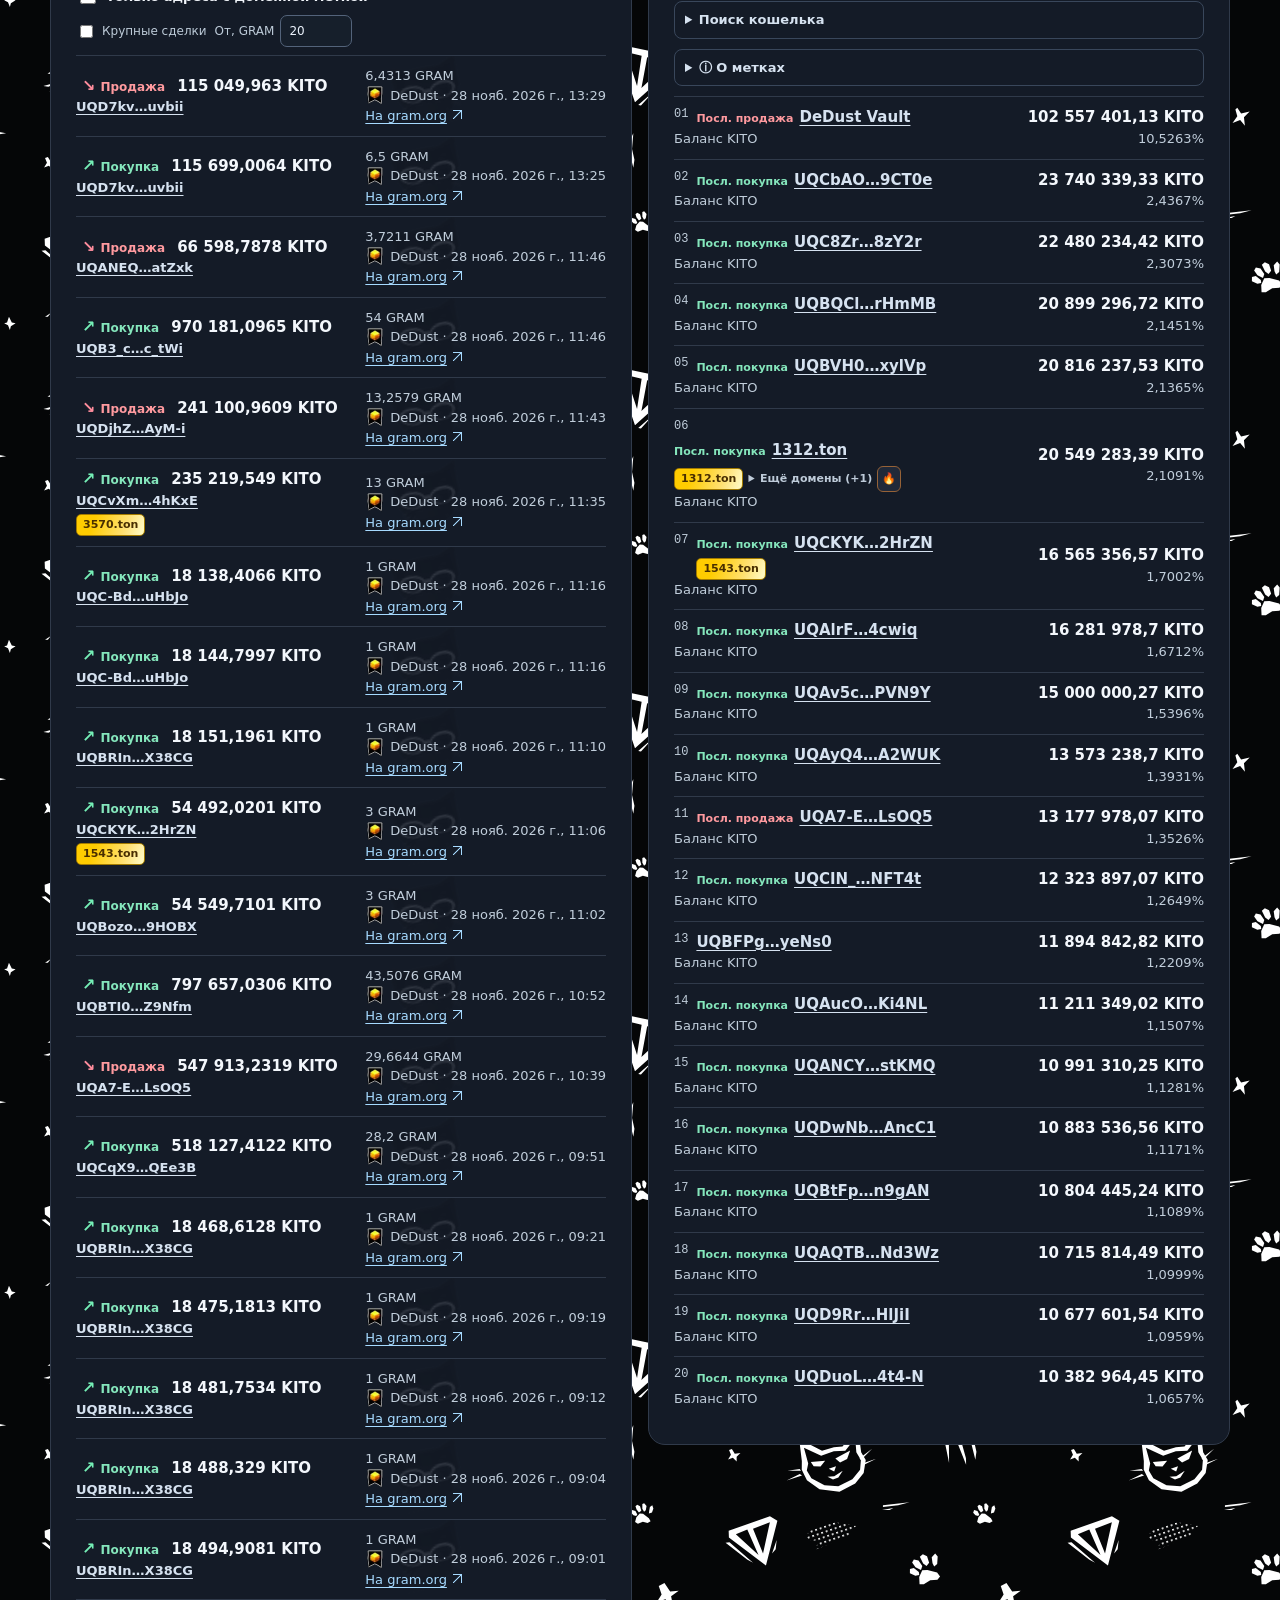
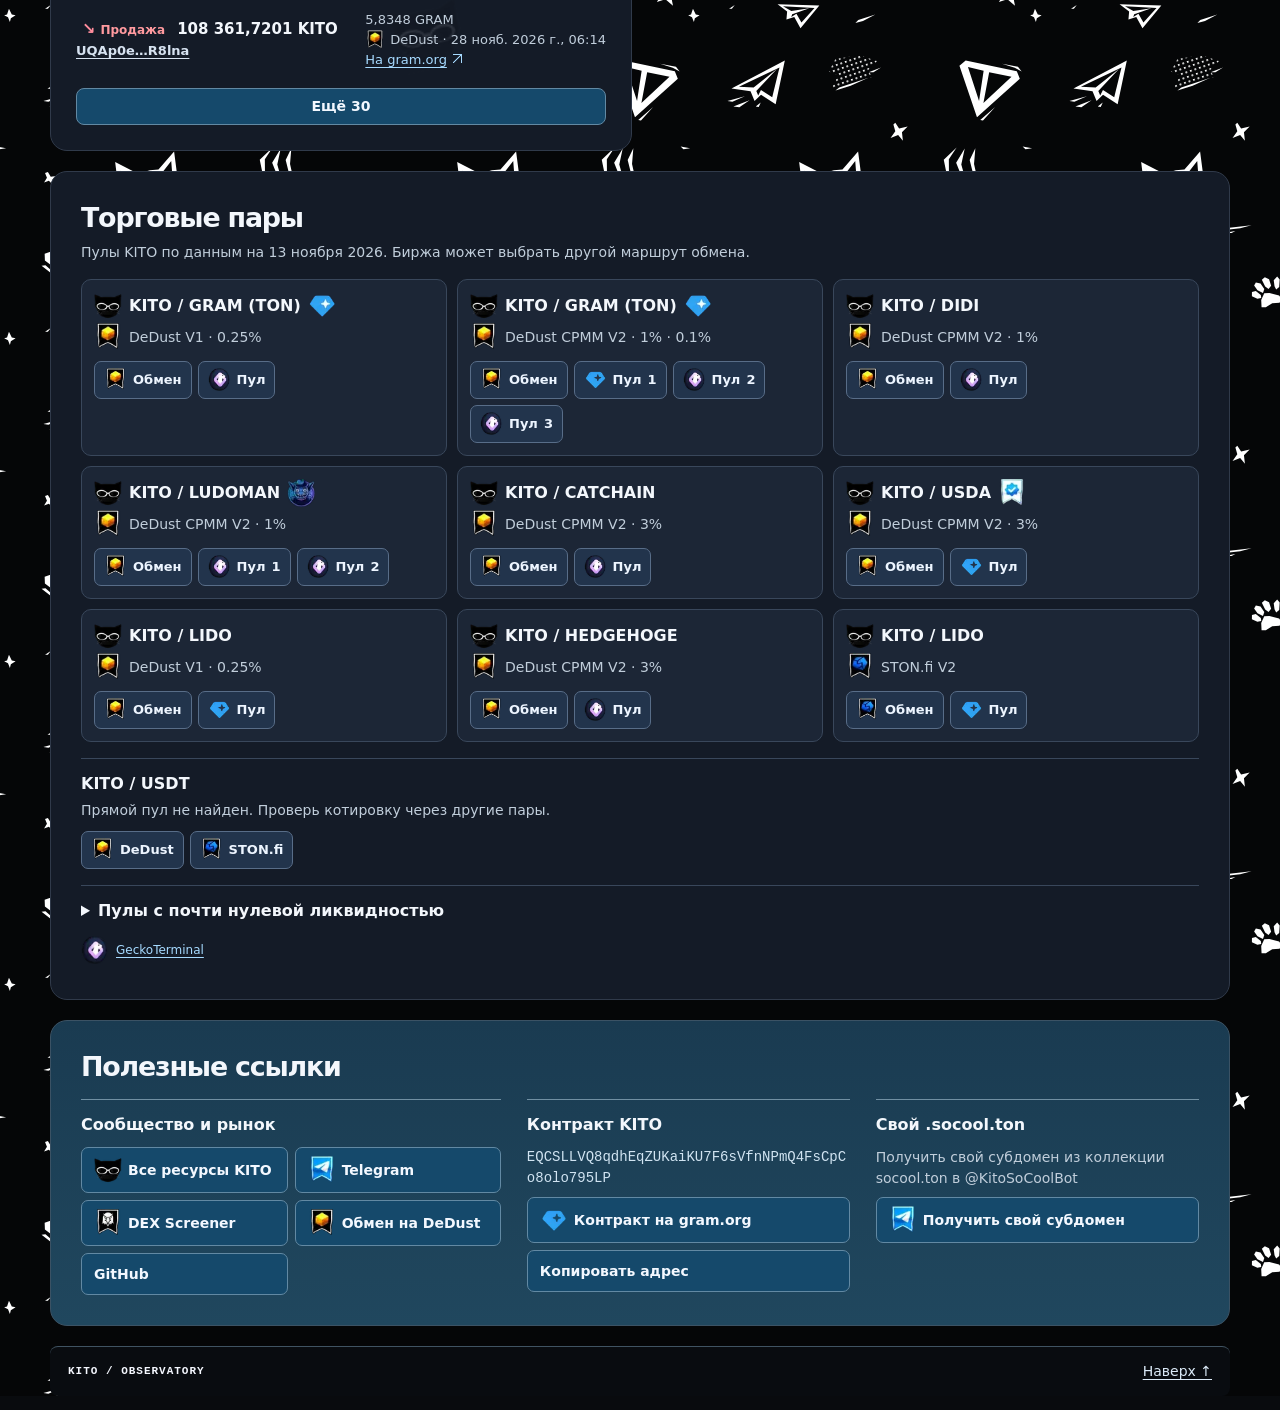
